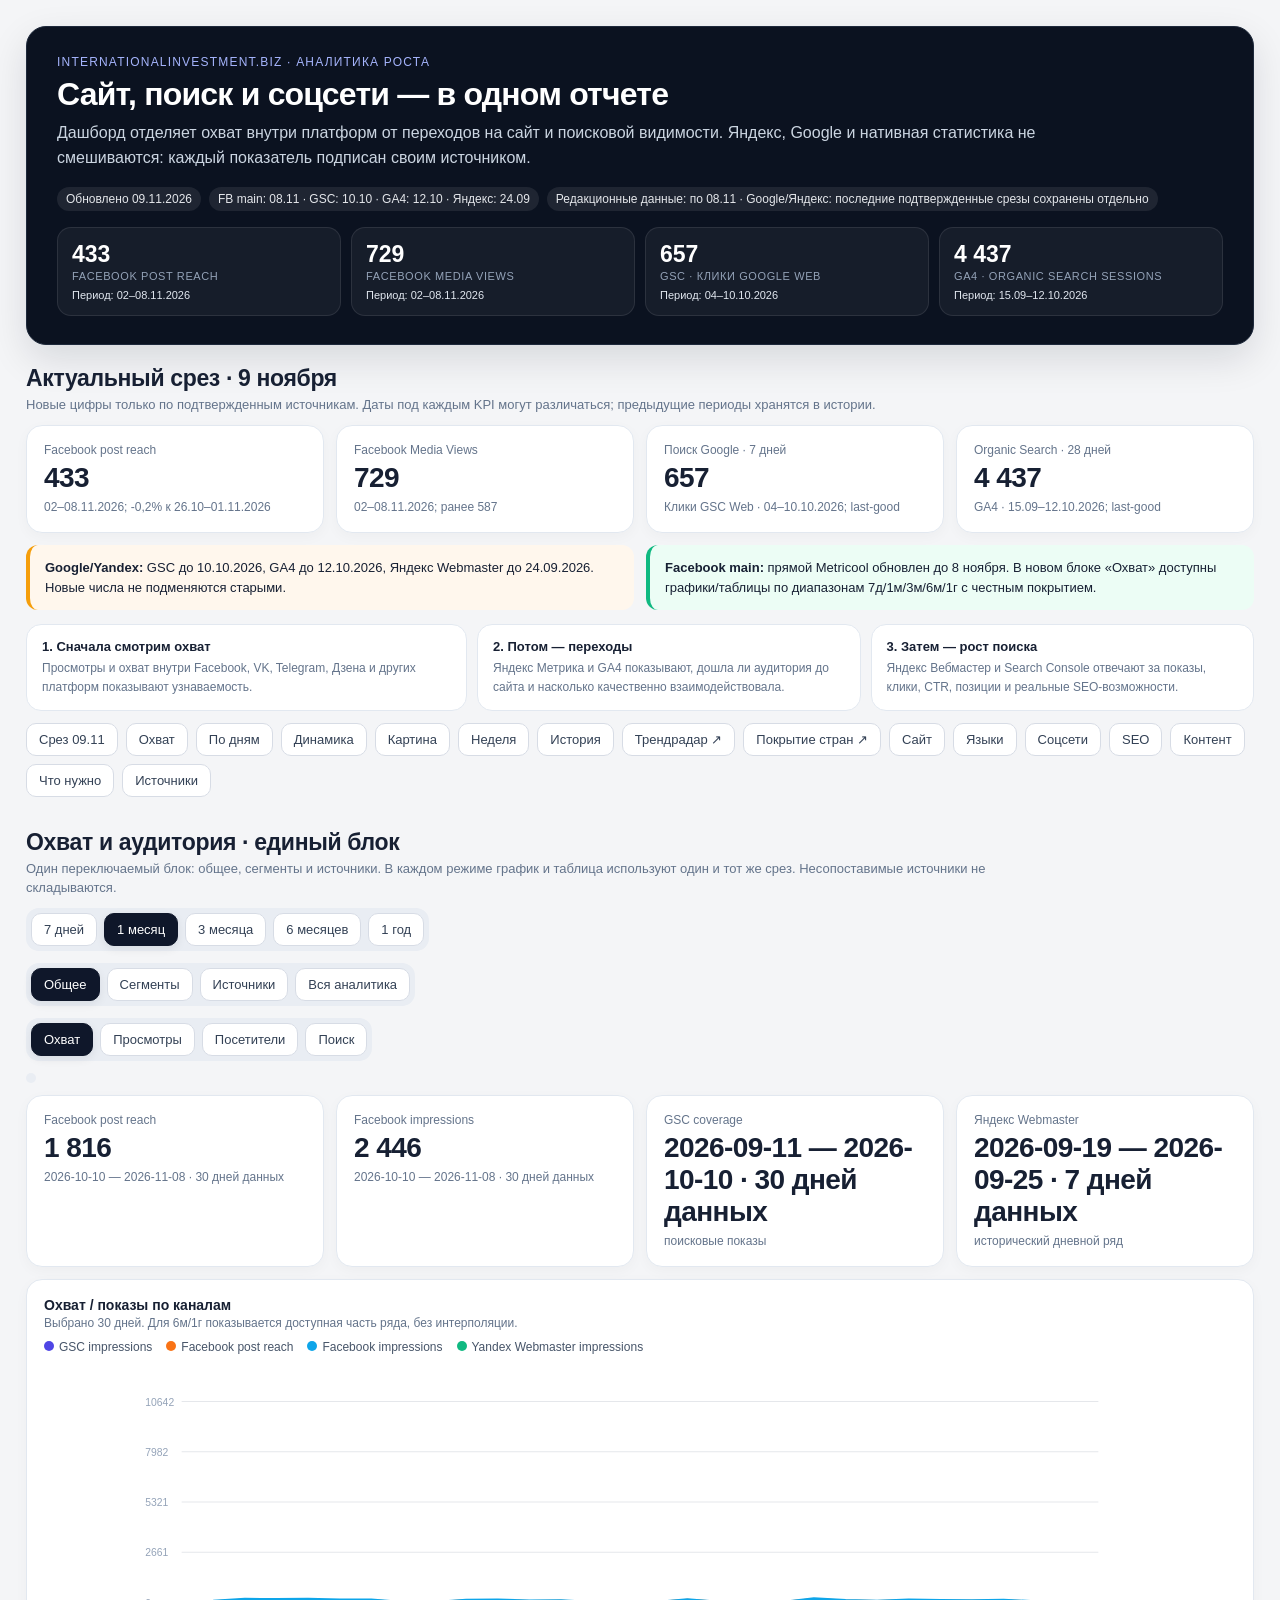
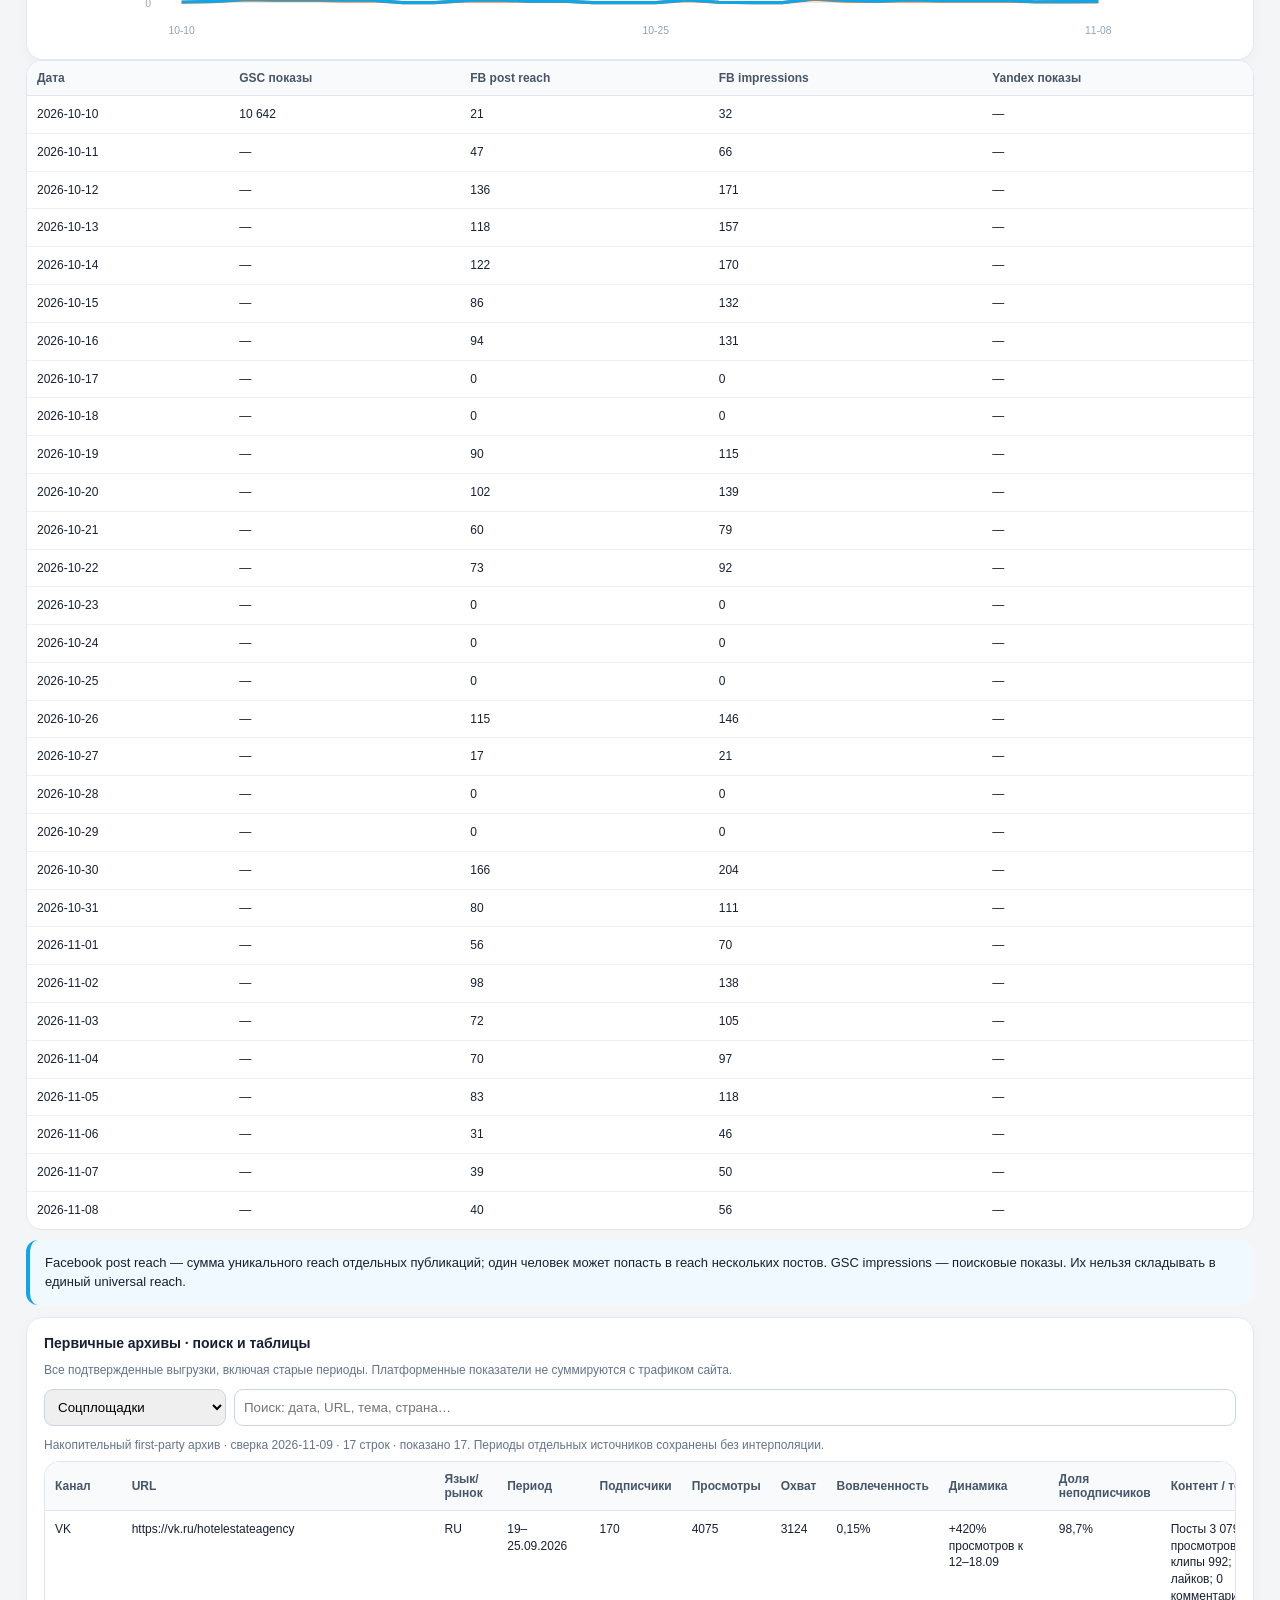
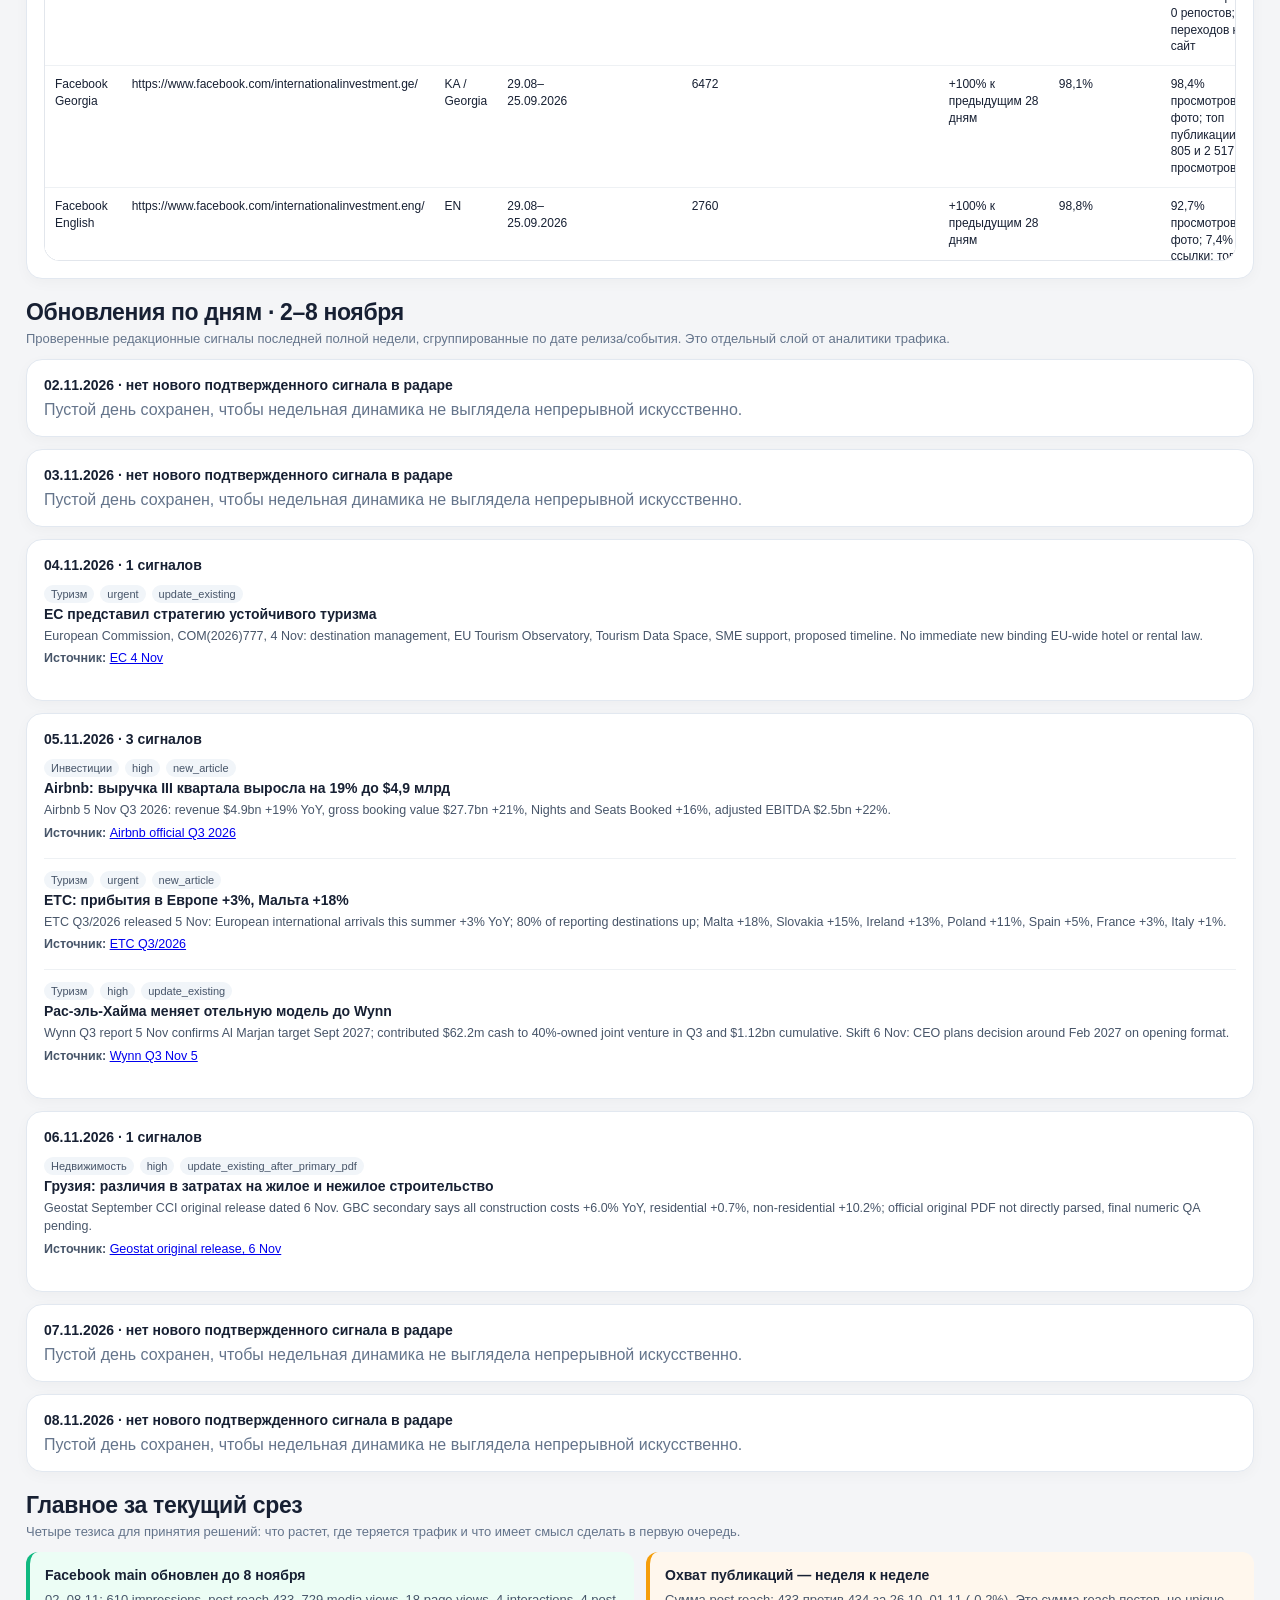
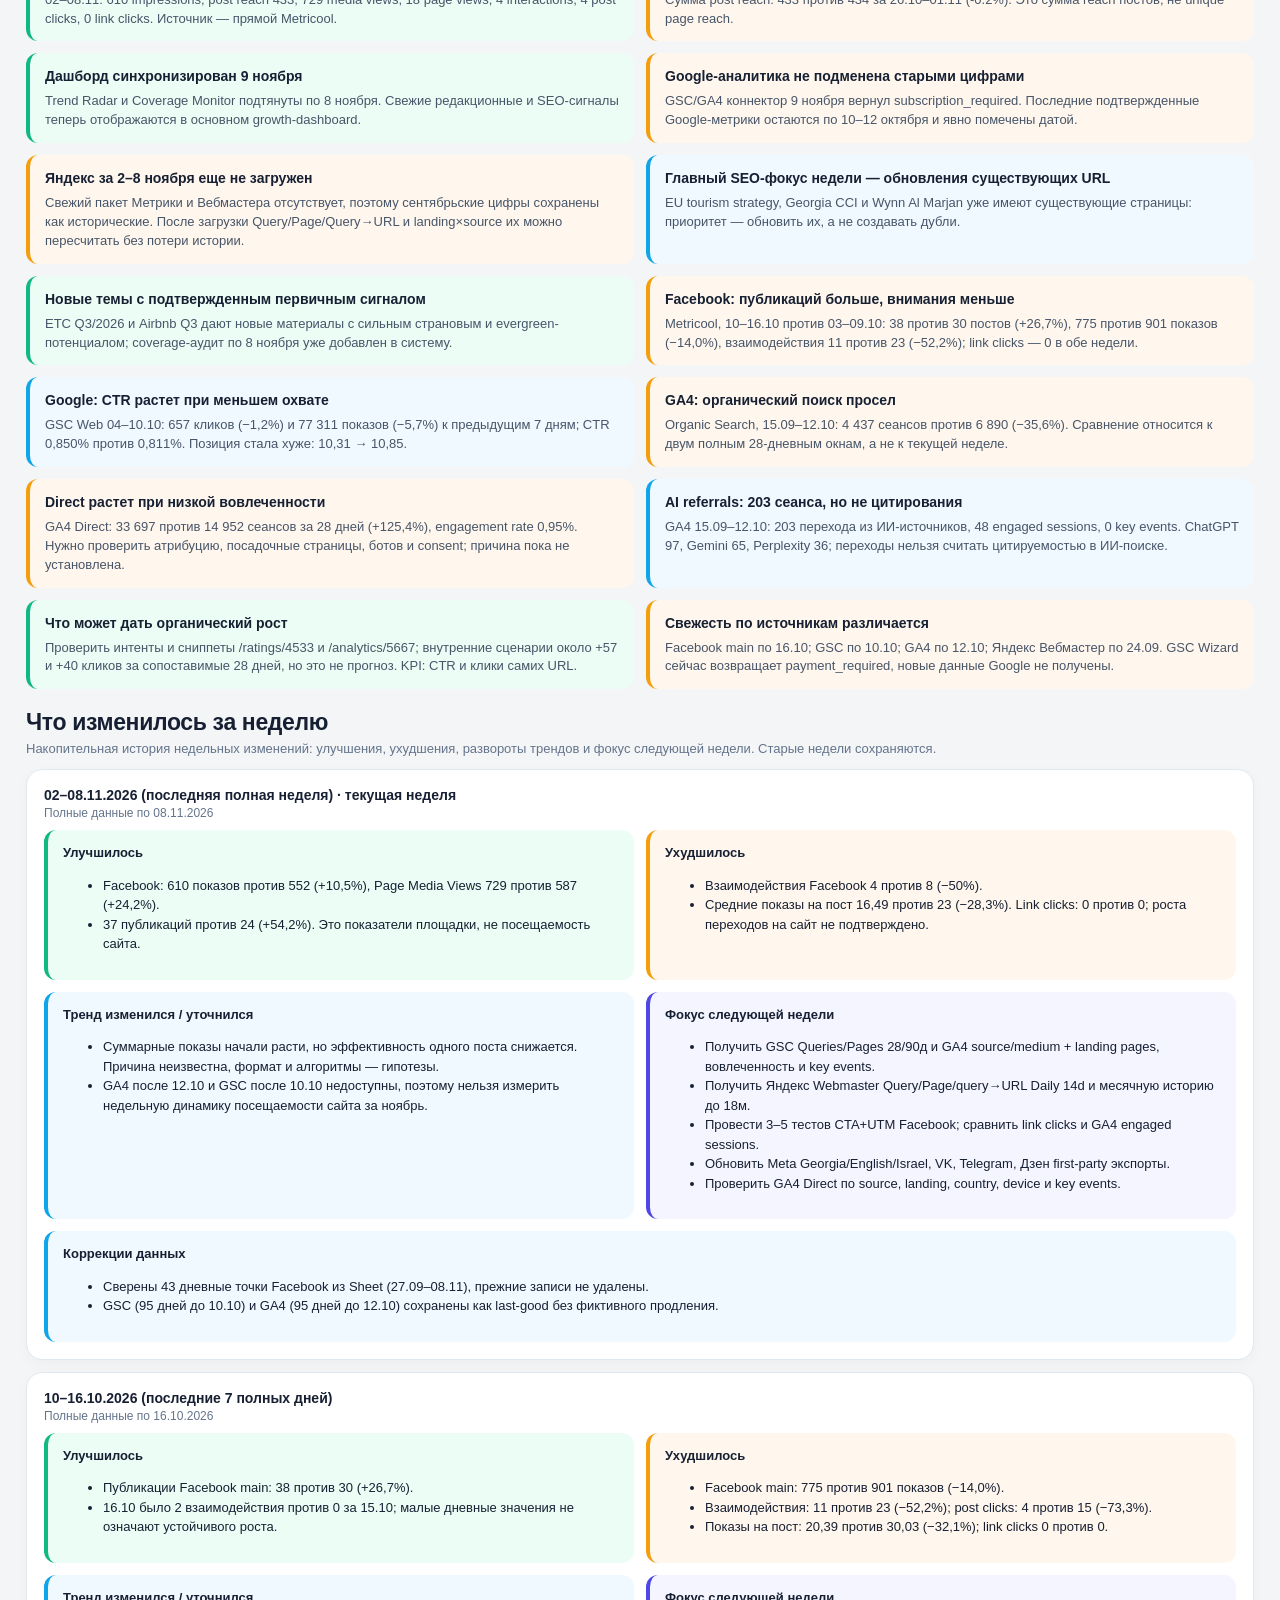
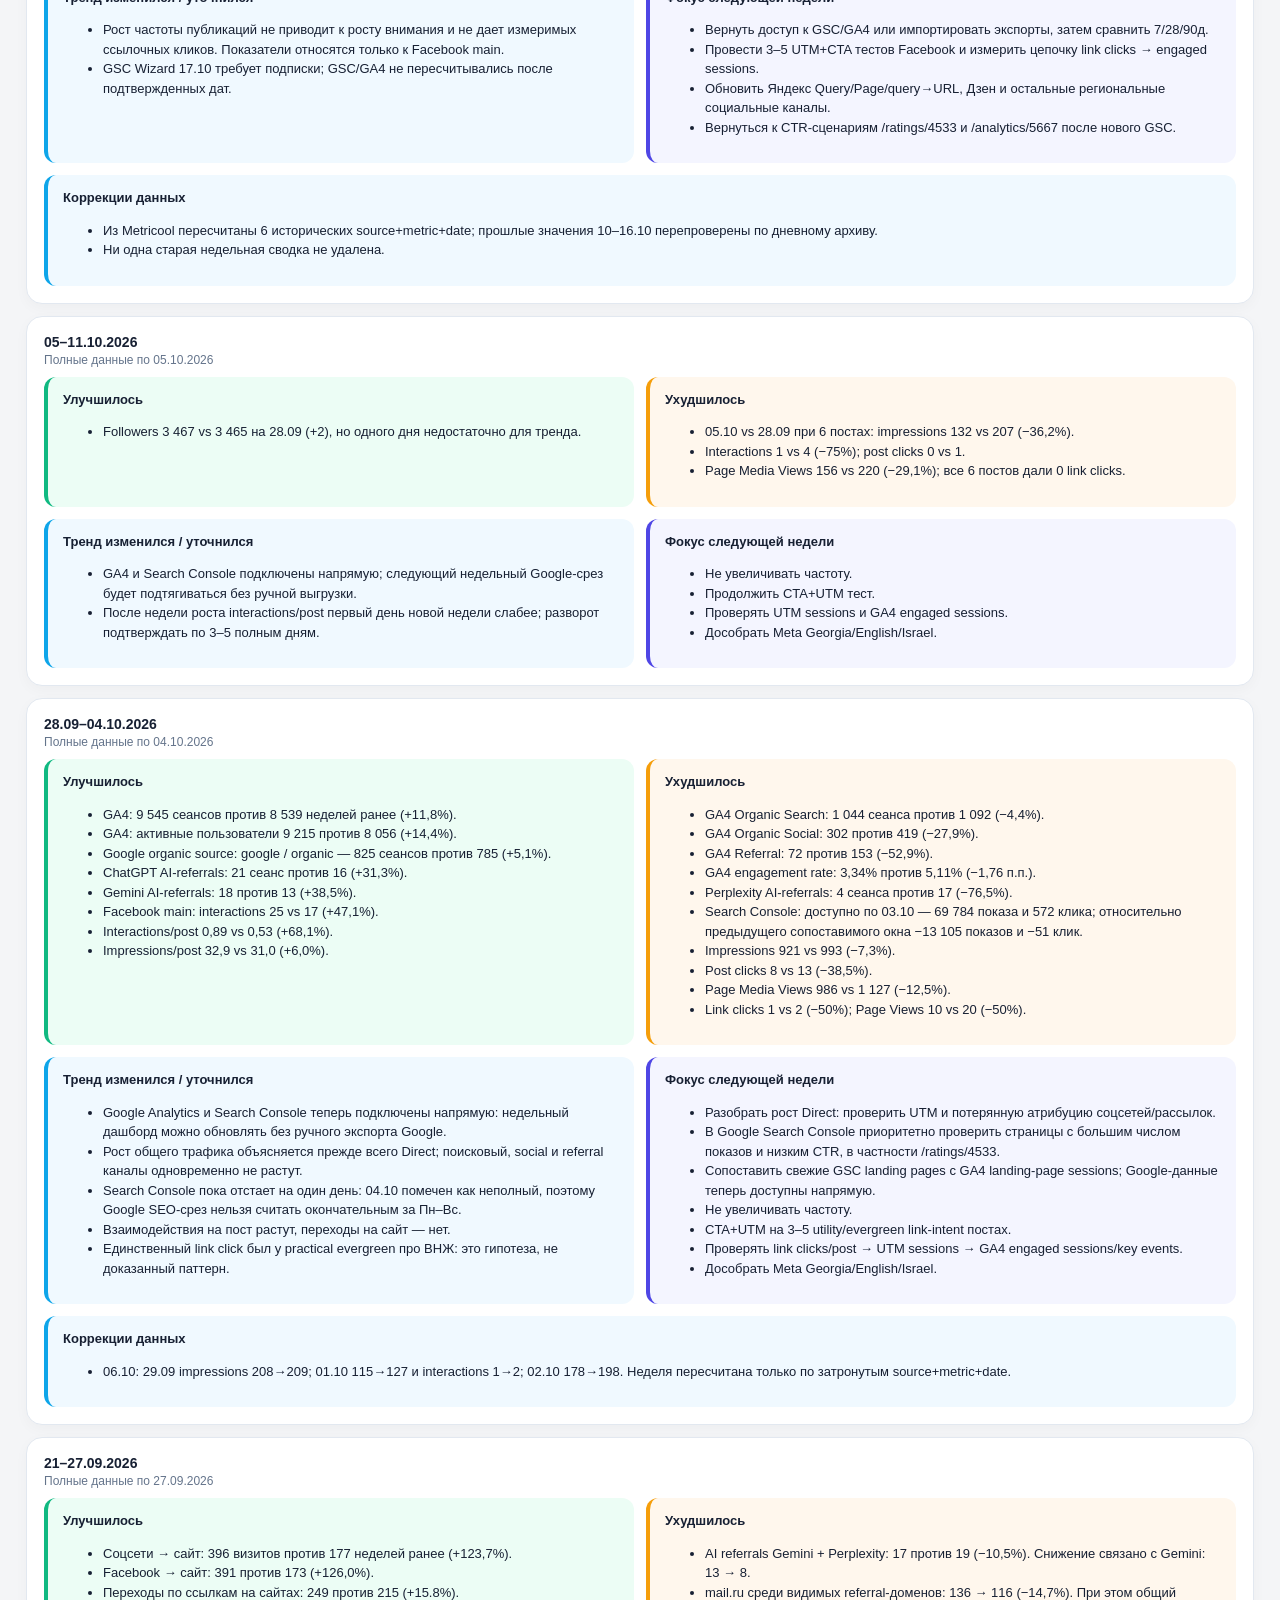
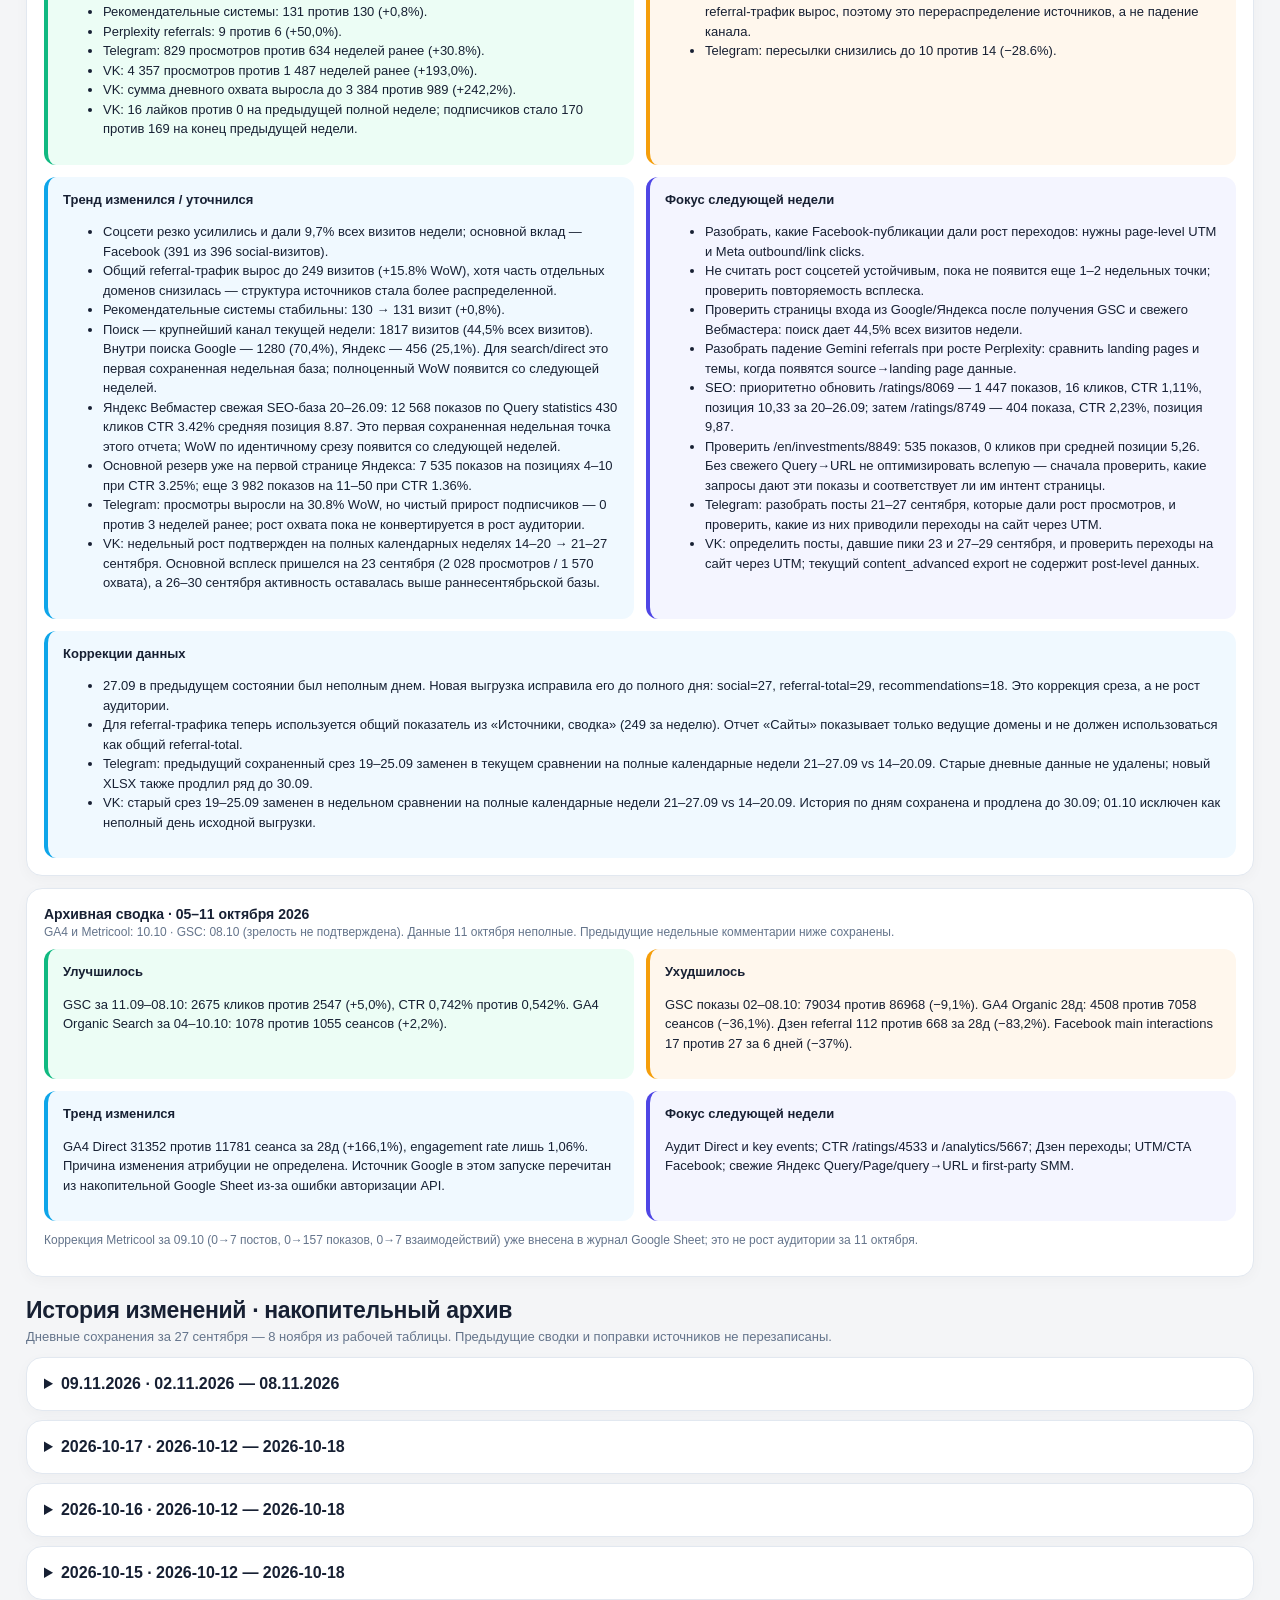
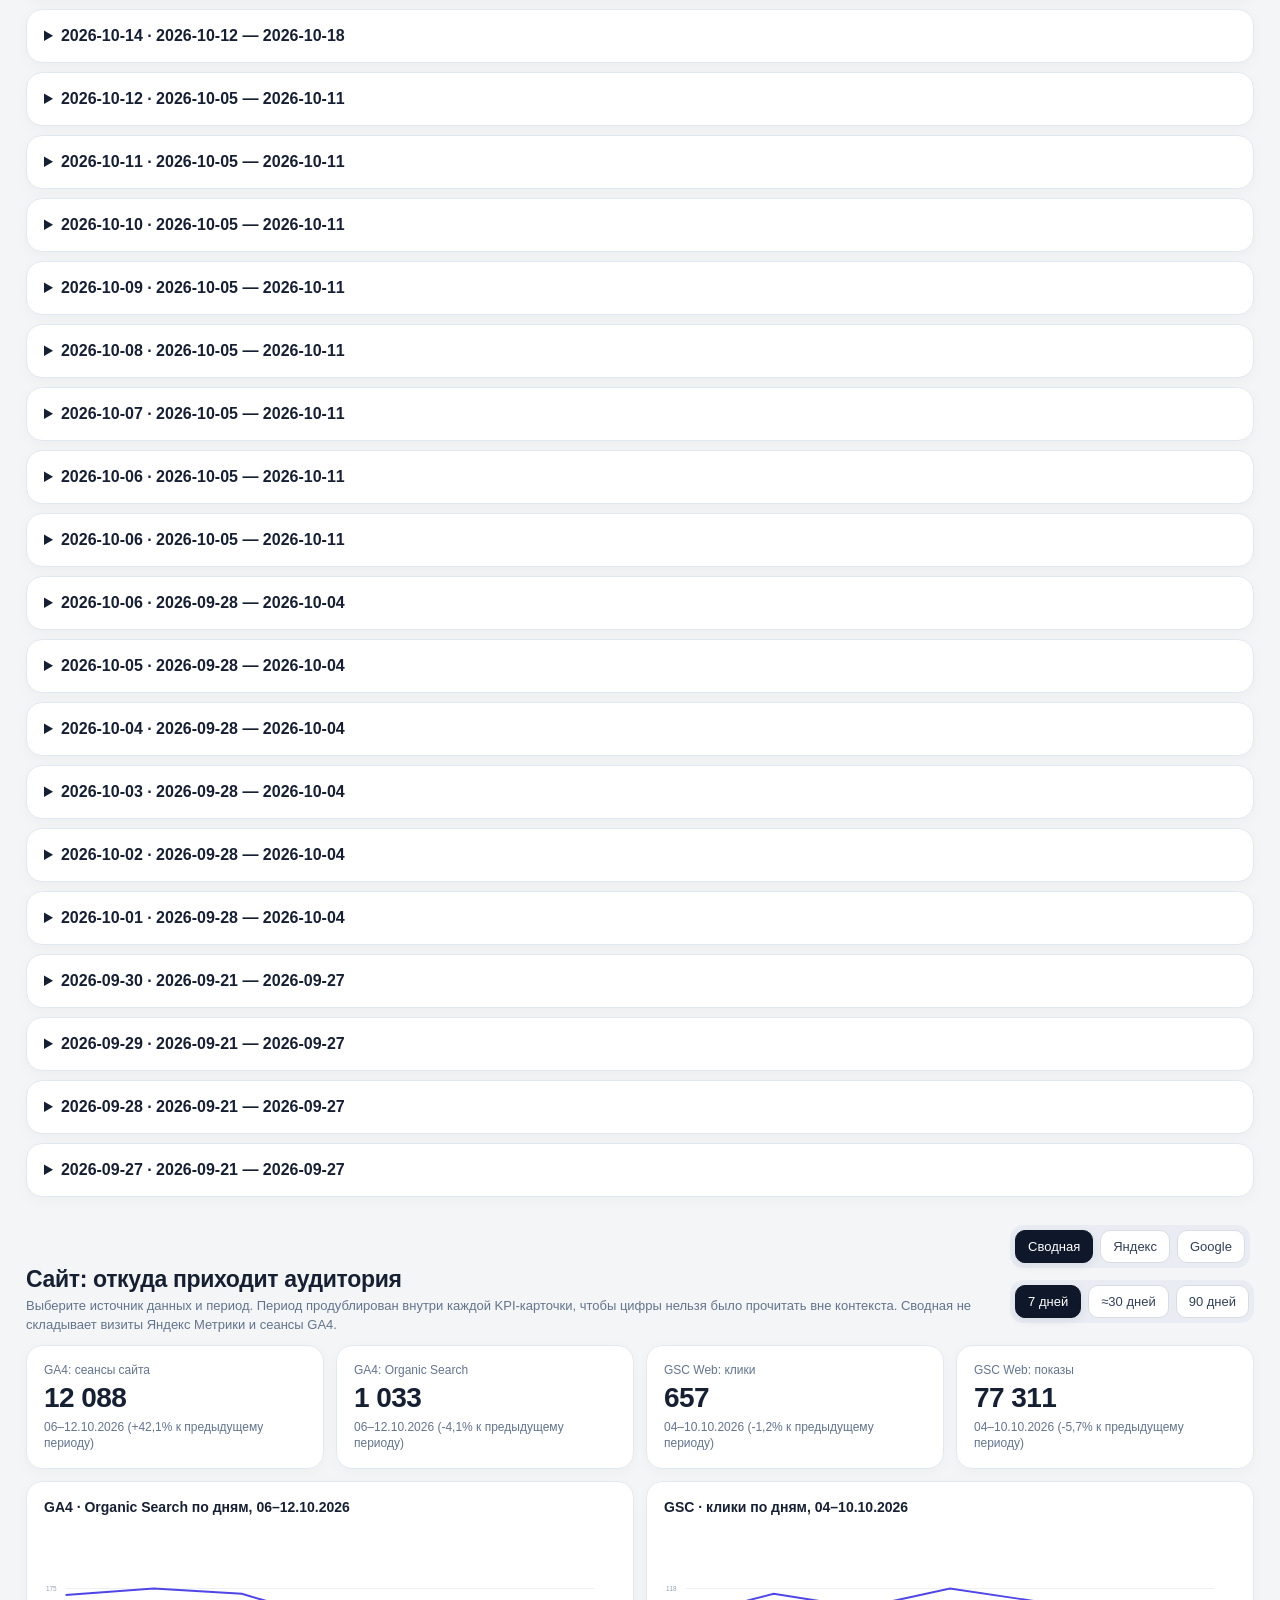
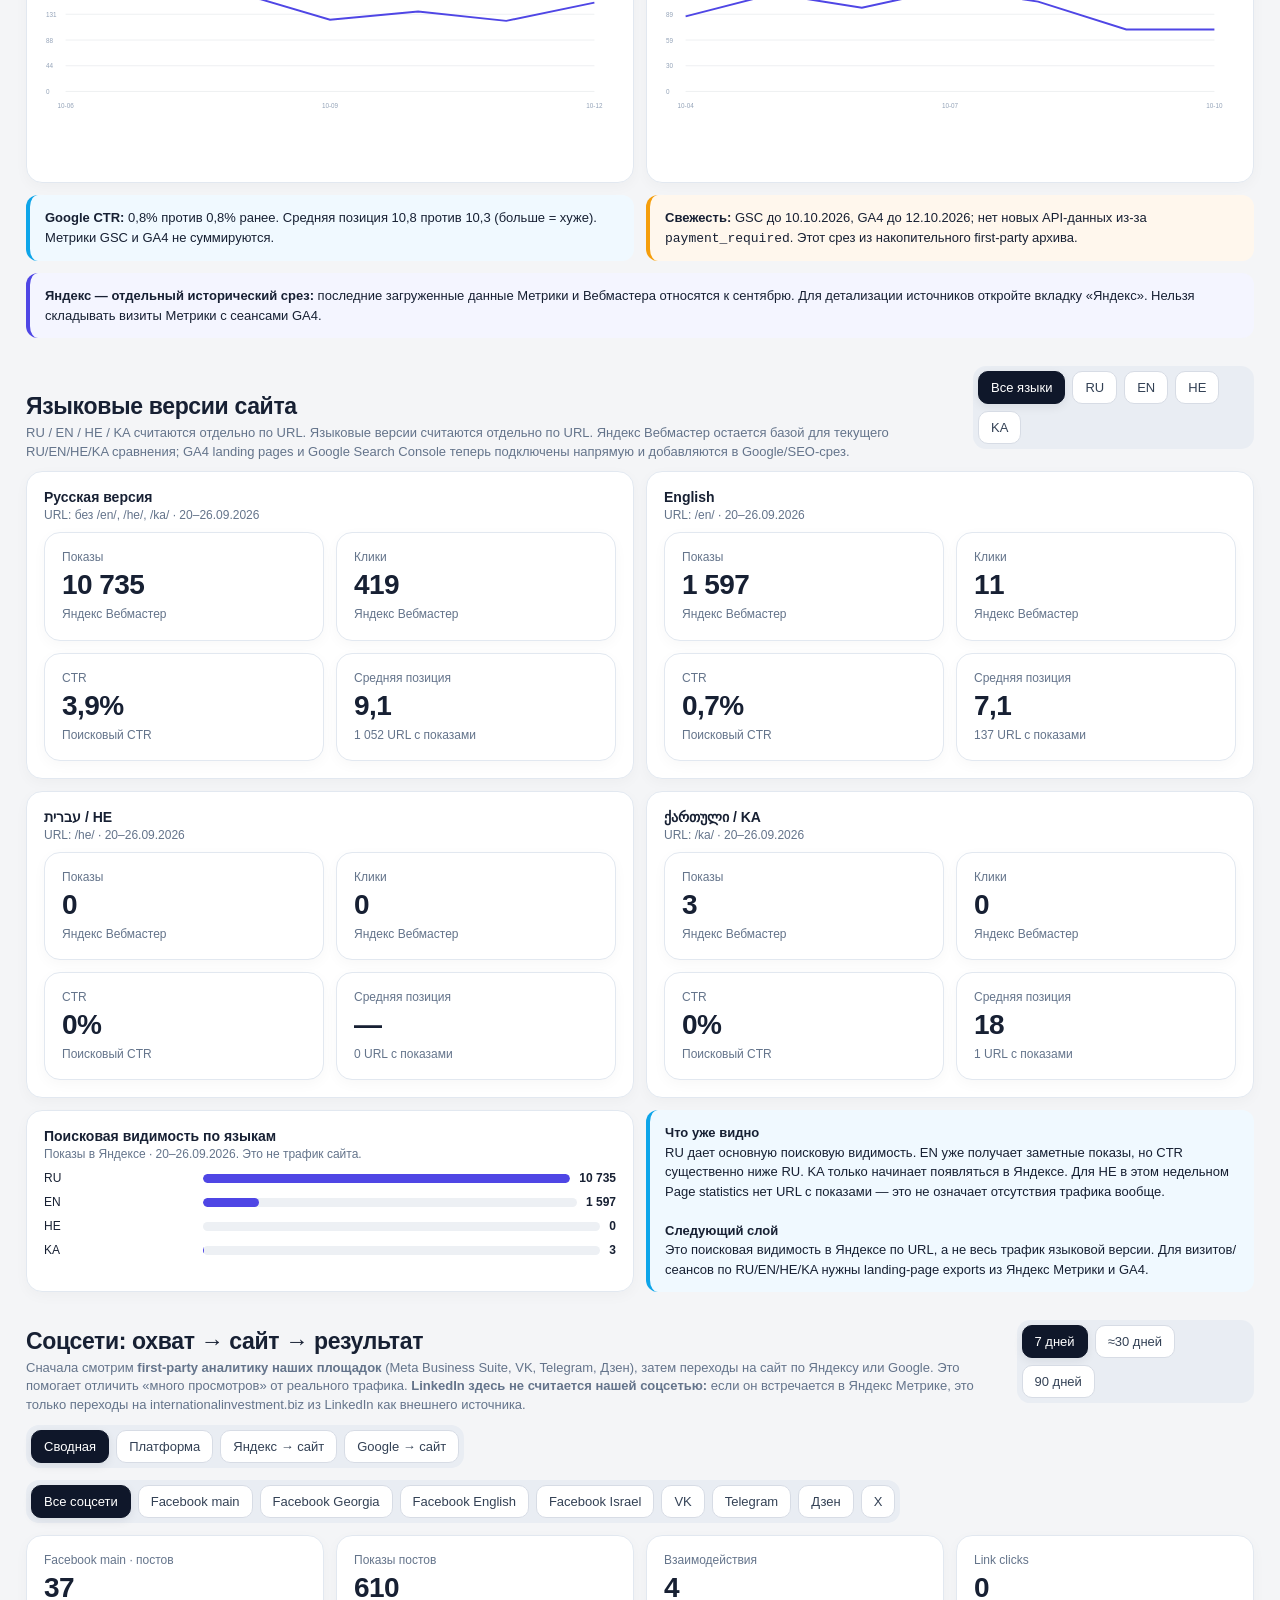
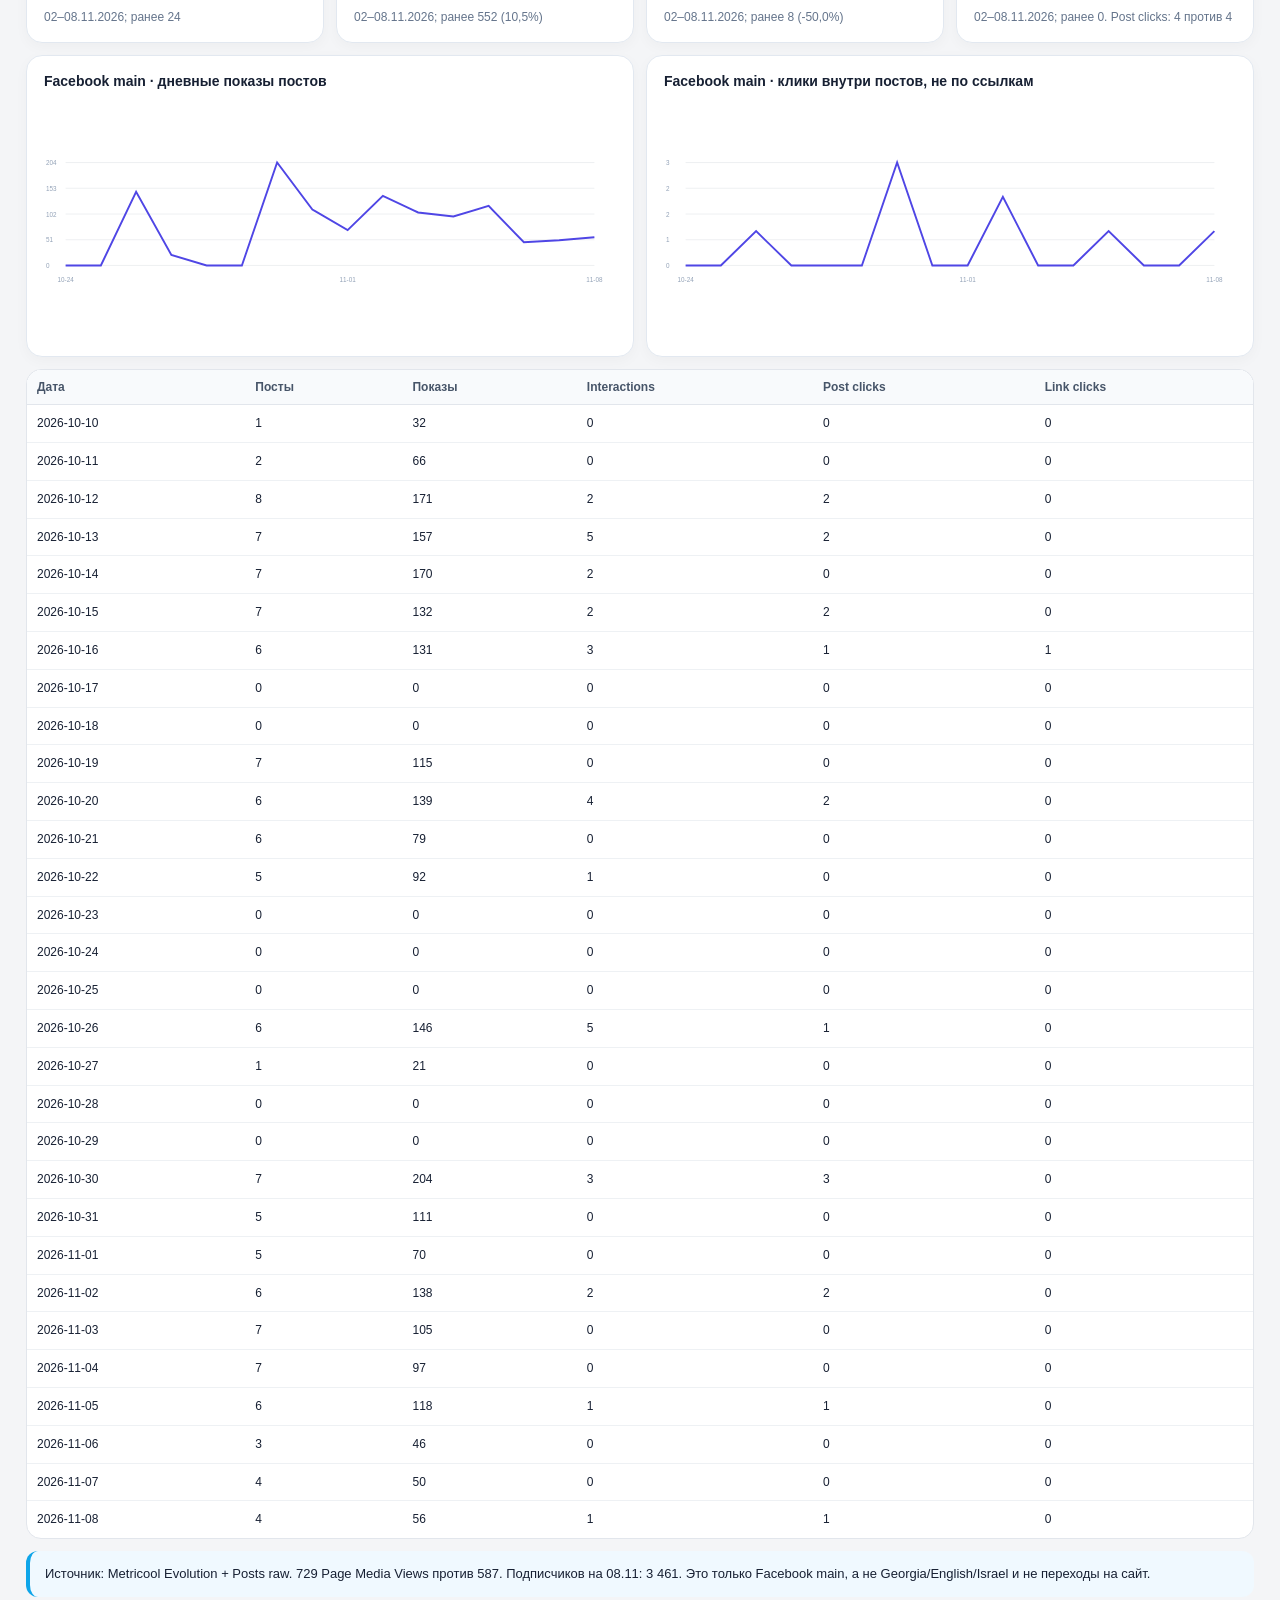
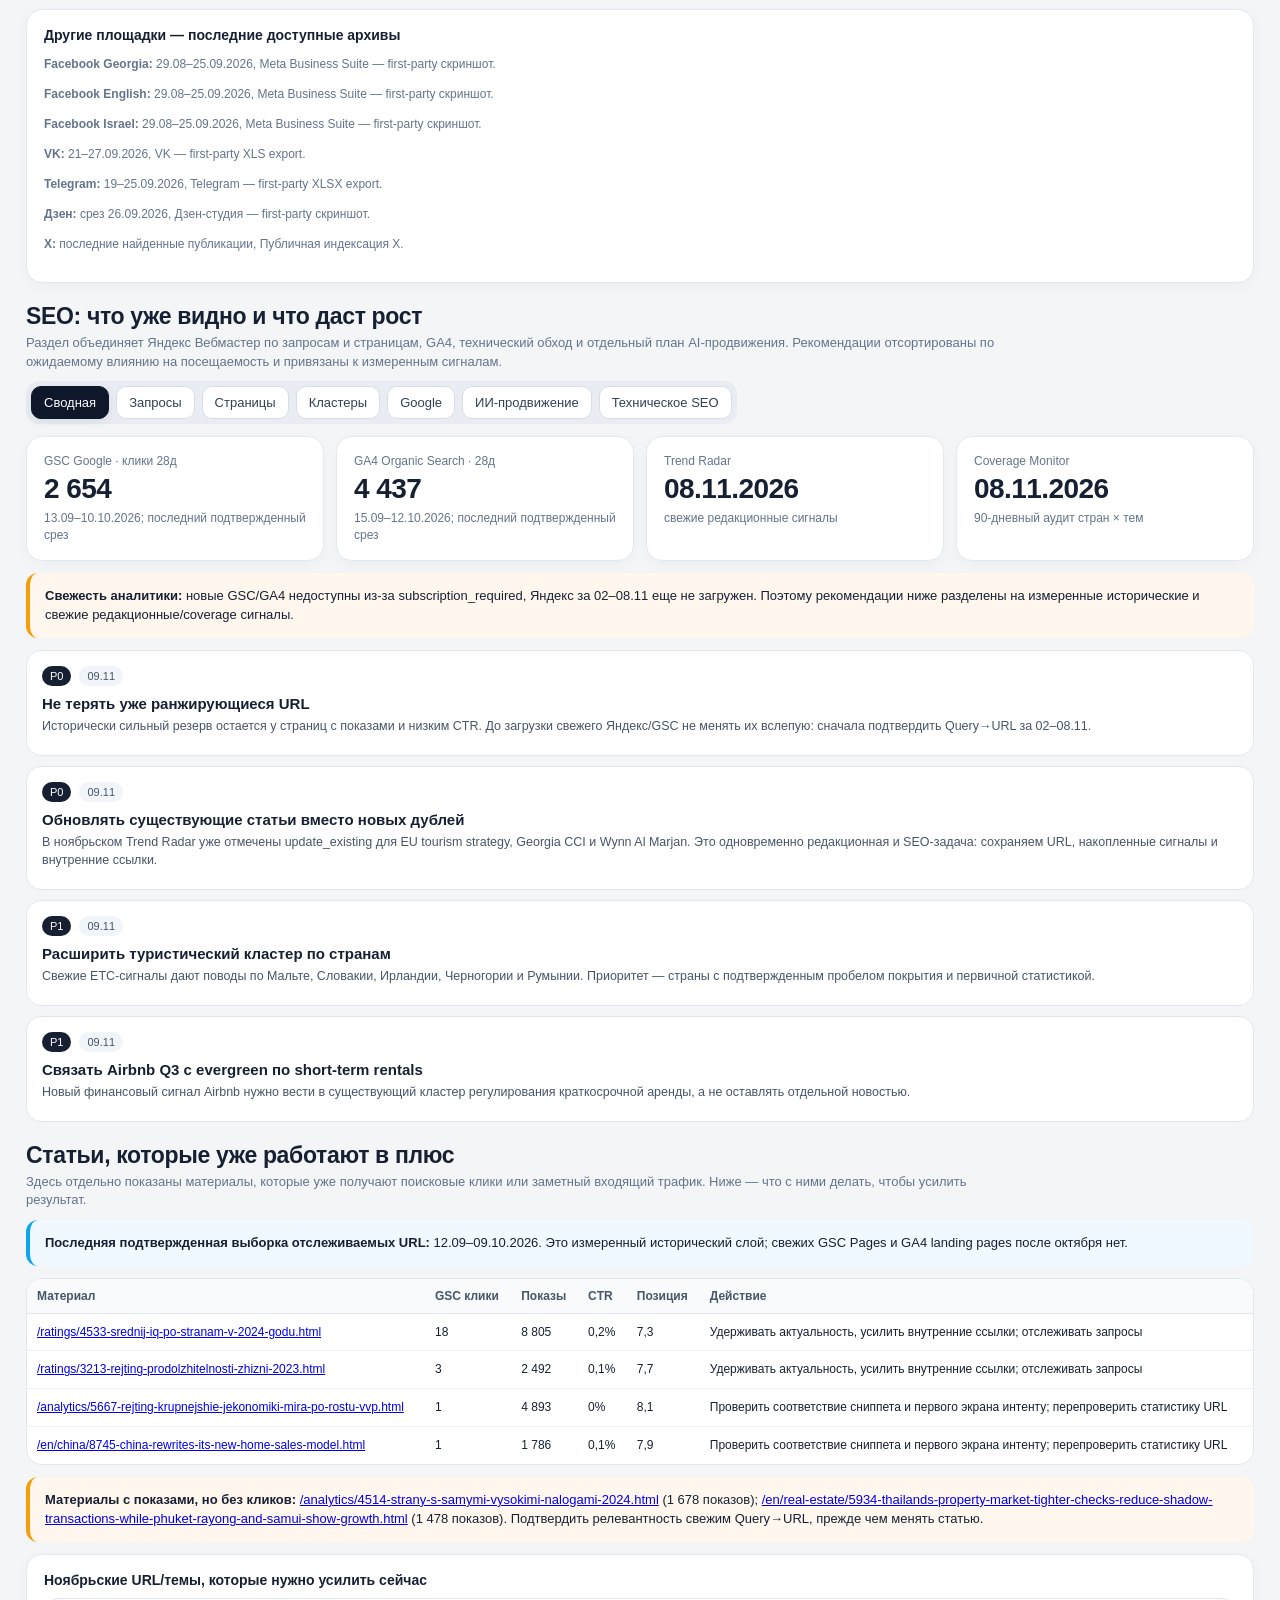
==== index.html @ f152d4e0 "Consolidate visible audience analytics into one interactive hub and preserve tested archive" ====
<!doctype html><html lang="ru"><head><meta charset="utf-8"><meta name="viewport" content="width=device-width,initial-scale=1"><title>International Investment — единый аналитический дашборд</title><style>*{box-sizing:border-box}body{margin:0;background:#f4f5f7;color:#172033;font-family:Inter,ui-sans-serif,-apple-system,BlinkMacSystemFont,"Segoe UI",Arial,sans-serif}.wrap{max-width:1380px;margin:auto;padding:26px}.top{background:#0b1220;color:white;border-radius:20px;padding:28px 30px;box-shadow:0 14px 38px #0b12201f;border:1px solid #1e293b}.eyebrow{font-size:12px;text-transform:uppercase;letter-spacing:.1em;color:#a5b4fc}.top h1{font-size:32px;margin:7px 0 8px;letter-spacing:-.025em}.top p{margin:0;color:#cbd5e1;max-width:1020px;line-height:1.55}.heroKpis{display:grid;grid-template-columns:repeat(4,minmax(0,1fr));gap:10px;margin-top:16px}.heroKpi{background:#ffffff0c;border:1px solid #ffffff18;border-radius:14px;padding:13px 14px}.heroKpi .hv{font-size:23px;font-weight:800;margin-bottom:2px}.heroKpi .hl{font-size:11px;color:#94a3b8;text-transform:uppercase;letter-spacing:.055em}.heroKpi .hp{font-size:11px;color:#e2e8f0;margin-top:6px;line-height:1.35}.readingGuide{margin-top:14px;display:grid;grid-template-columns:1.15fr 1fr 1fr;gap:10px}.guideCard{background:white;border:1px solid #e2e8f0;border-radius:15px;padding:14px 15px}.guideCard b{display:block;font-size:13px;margin-bottom:4px}.guideCard span{font-size:12px;color:#64748b;line-height:1.4}.stamp{margin-top:16px;display:flex;gap:8px;flex-wrap:wrap}.badge{font-size:12px;padding:5px 9px;border-radius:999px;background:#eef2ff;color:#3730a3}.top .badge{background:#ffffff15;color:#e5e7eb}.nav{position:sticky;top:0;z-index:10;background:#f4f5f7eF;backdrop-filter:blur(8px);padding:12px 0;display:flex;gap:8px;flex-wrap:wrap}.nav a,.pill{border:1px solid #d7dce5;background:white;color:#334155;padding:8px 12px;border-radius:10px;text-decoration:none;font-size:13px;cursor:pointer;transition:.15s ease}.pill.active,.nav a:hover{background:#0f172a;color:white;border-color:#0f172a;box-shadow:0 3px 10px #0f172a14}.section{margin-top:20px}.sectionHead{display:flex;justify-content:space-between;gap:18px;align-items:flex-end;margin-bottom:10px}.section h2{font-size:23px;margin:0;letter-spacing:-.015em}.desc{font-size:13px;color:#64748b;line-height:1.45;margin-top:4px;max-width:1000px}.controls{display:flex;gap:7px;flex-wrap:wrap}.grid{display:grid;gap:12px}.kpis{grid-template-columns:repeat(4,minmax(0,1fr))}.card{background:white;border:1px solid #e2e8f0;border-radius:16px;padding:17px;box-shadow:0 4px 14px #0f172a08}.card:hover{border-color:#cbd5e1}.kpi .label{font-size:12px;color:#64748b}.kpi .value{font-size:28px;font-weight:800;margin:5px 0;letter-spacing:-.02em}.kpi .comment{font-size:12px;color:#64748b;line-height:1.35}.delta.up{color:#059669}.delta.down{color:#dc2626}.delta.flat{color:#64748b}.split{grid-template-columns:1.35fr 1fr}.chartTitle{font-weight:700;font-size:14px}.chartSub{font-size:12px;color:#64748b;margin-top:3px;margin-bottom:10px}.chart{height:250px;width:100%}.bars{display:flex;flex-direction:column;gap:10px}.barrow{display:grid;grid-template-columns:150px 1fr auto;gap:9px;align-items:center;font-size:12px}.track{height:9px;background:#edf0f4;border-radius:999px;overflow:hidden}.fill{height:100%;background:#4f46e5;border-radius:999px}.note{border-left:4px solid #4f46e5;background:#f4f5ff;padding:13px 15px;border-radius:12px;font-size:13px;line-height:1.5}.note.warn{border-color:#f59e0b;background:#fff7ed}.note.good{border-color:#10b981;background:#ecfdf5}.note.info{border-color:#0ea5e9;background:#f0f9ff}.summaryGrid{grid-template-columns:repeat(2,minmax(0,1fr))}.summaryItem h3{font-size:14px;margin:0 0 5px}.summaryItem p{font-size:13px;color:#475569;line-height:1.45;margin:0}.sourceTabs,.periodTabs,.socialTabs,.seoTabs{display:flex;gap:7px;flex-wrap:wrap;margin:8px 0 12px;padding:5px;background:#e9edf3;border-radius:13px;width:max-content;max-width:100%}.tableWrap{overflow:auto;border:1px solid #e2e6ec;border-radius:15px;background:white}.table{width:100%;border-collapse:collapse;font-size:12px}.table th{position:sticky;top:0;background:#f8fafc;text-align:left;color:#475569;font-weight:700;padding:10px;border-bottom:1px solid #e2e6ec}.table td{padding:10px;border-bottom:1px solid #eef1f4;vertical-align:top;line-height:1.4}.table tr:last-child td{border-bottom:0}.metricLabel{font-weight:700}.muted{color:#64748b}.twoCol{grid-template-columns:1fr 1fr}.threeCol{grid-template-columns:repeat(3,minmax(0,1fr))}.socialPanel h3{margin:0 0 4px}.socialMeta{font-size:12px;color:#64748b}.socialNumbers{grid-template-columns:repeat(4,minmax(0,1fr));margin-top:12px}.mini{background:#f8fafc;border-radius:12px;padding:12px}.mini .n{font-size:22px;font-weight:750}.mini .l{font-size:11px;color:#64748b}.rec{margin-top:12px;padding:12px;border-radius:12px;background:#f8fafc}.rec b{font-size:12px}.rec p{font-size:13px;line-height:1.45;margin:5px 0 0}.seoList{display:grid;gap:10px}.seoItem{background:white;border:1px solid #e2e6ec;border-radius:15px;padding:15px}.seoTop{display:flex;gap:8px;align-items:center;flex-wrap:wrap}.prio{font-size:11px;background:#172033;color:white;border-radius:99px;padding:4px 8px}.status{font-size:11px;background:#f1f5f9;color:#475569;border-radius:99px;padding:4px 8px}.seoItem h3{font-size:15px;margin:9px 0 5px}.seoItem p{font-size:12.5px;line-height:1.5;color:#475569;margin:4px 0}.plan{display:grid;gap:8px}.planRow{display:grid;grid-template-columns:40px 1fr auto;gap:10px;align-items:start;border-bottom:1px solid #eef1f4;padding:9px 0}.planRow:last-child{border:0}.rank{font-size:20px;font-weight:800;color:#4f46e5}.legendBox{font-size:12px;color:#64748b;line-height:1.5}.foot{margin:24px 0 60px;color:#64748b;font-size:12px}.hidden{display:none!important}@media(max-width:900px){.kpis,.socialNumbers,.threeCol,.twoCol,.split,.summaryGrid,.heroKpis,.readingGuide{grid-template-columns:1fr 1fr}}@media(max-width:620px){.wrap{padding:14px}.kpis,.socialNumbers,.threeCol,.twoCol,.split,.summaryGrid,.heroKpis,.readingGuide{grid-template-columns:1fr}.top h1{font-size:24px}.sectionHead{align-items:flex-start;flex-direction:column}.barrow{grid-template-columns:105px 1fr auto}}
#unifiedAnalytics{margin:18px 0 22px}.uaControls{display:flex;gap:9px;flex-wrap:wrap;margin:12px 0}.uaControls label{font-size:12px;font-weight:700;color:#475569}.uaControls select{display:block;margin-top:4px;padding:9px 12px;border:1px solid #cbd5e1;border-radius:10px;background:white;min-width:145px;color:#172033}.uaStats{display:grid;grid-template-columns:repeat(3,minmax(0,1fr));gap:10px}.uaStat{background:#f8fafc;padding:12px;border-radius:12px}.uaStat strong{display:block;font-size:23px}.uaStat small{color:#64748b}.uaSvg{width:100%;height:auto;display:block}.uaLegend{display:flex;gap:16px;flex-wrap:wrap;font-size:12px;color:#475569;margin:8px 0}.uaLegend i{display:inline-block;width:20px;border-top:3px solid #2563eb;margin-right:6px;vertical-align:middle}.uaLegend i.orange{border-top:3px dashed #f97316}.uaTable{max-height:360px;overflow:auto}.uaEmpty{padding:20px;color:#92400e;background:#fffbeb;border-radius:10px}.uaHelp{font-size:12px;color:#64748b;line-height:1.6;margin:10px 0}@media(max-width:650px){.uaStats{grid-template-columns:1fr}.uaControls label{width:100%}.uaControls select{width:100%}}.audienceMeta{font-size:12px;color:#64748b;margin:8px 0 12px}.legendInline{display:flex;gap:14px;flex-wrap:wrap;font-size:12px;color:#475569;margin:8px 0}.legendDot{display:inline-block;width:10px;height:10px;border-radius:50%;margin-right:5px}.dailyDay{margin-bottom:12px}.dailyItem{padding:11px 0;border-bottom:1px solid #eef1f4}.dailyItem:last-child{border-bottom:0}.dailyItem h4{font-size:14px;margin:3px 0 5px}.dailyItem p{font-size:12.5px;line-height:1.5;margin:4px 0;color:#475569}.sourceChip{display:inline-block;font-size:11px;padding:3px 7px;border-radius:999px;background:#f1f5f9;color:#475569;margin-right:6px}.hubChart{height:280px}.emptyChart{display:flex;align-items:center;justify-content:center;height:220px;color:#64748b;font-size:13px;background:#f8fafc;border-radius:12px}</style></head><body><div class="wrap">
<header class="top"><div class="eyebrow">InternationalInvestment.biz · аналитика роста</div><h1>Сайт, поиск и соцсети — в одном отчете</h1><p>Дашборд отделяет охват внутри платформ от переходов на сайт и поисковой видимости. Яндекс, Google и нативная статистика не смешиваются: каждый показатель подписан своим источником.</p><div class="stamp"><span class="badge">Обновлено 09.11.2026</span><span class="badge">FB main: 08.11 · GSC: 10.10 · GA4: 12.10 · Яндекс: 24.09</span><span class="badge">Редакционные данные: по 08.11 · Google/Яндекс: последние подтвержденные срезы сохранены отдельно</span></div><div class="heroKpis" id="heroKpis"></div></header><section class="section" id="latest"><div class="sectionHead"><div><h2>Актуальный срез · 9 ноября</h2><div class="desc">Новые цифры только по подтвержденным источникам. Даты под каждым KPI могут различаться; предыдущие периоды хранятся в истории.</div></div></div><div id="freshHome"></div></section><section class="section" id="unifiedAnalytics" style="display:none" aria-hidden="true"><div class="sectionHead"><div><h2>Общий охват и посещаемость · динамика</h2><div class="desc">График и таблица с единым переключателем. Платформенные показы, просмотры, посетители и источники не суммируются между собой.</div></div></div><div class="card"><div class="uaControls"><label>Период<select id="uaPeriod"><option value="7">Неделя</option><option value="30">Месяц</option><option value="90">3 месяца</option><option value="180">Полгода</option><option value="365">Год</option></select></label><label>Показатель<select id="uaMetric"><option value="overview">Общее</option><option value="views">Просмотры</option><option value="visitors">Посетители</option><option value="sources">Источники</option></select></label><label>Сегмент / источник<select id="uaSource"><option value="facebook">Facebook main · Metricool</option><option value="ga4">Сайт · GA4 Organic</option><option value="gsc">Google · GSC</option></select></label></div><div id="uaStats" class="uaStats"></div><div id="uaChart"></div><div id="uaLegend" class="uaLegend"></div><div id="uaInfo" class="uaHelp"></div><div id="uaTable" class="uaTable"></div></div></section><div class="readingGuide"><div class="guideCard"><b>1. Сначала смотрим охват</b><span>Просмотры и охват внутри Facebook, VK, Telegram, Дзена и других платформ показывают узнаваемость.</span></div><div class="guideCard"><b>2. Потом — переходы</b><span>Яндекс Метрика и GA4 показывают, дошла ли аудитория до сайта и насколько качественно взаимодействовала.</span></div><div class="guideCard"><b>3. Затем — рост поиска</b><span>Яндекс Вебмастер и Search Console отвечают за показы, клики, CTR, позиции и реальные SEO-возможности.</span></div></div>
<nav class="nav"><a href="#latest">Срез 09.11</a><a href="#audience">Охват</a><a href="#dailyUpdates">По дням</a><a href="#audience">Динамика</a><a href="#executive">Картина</a><a href="#weekly">Неделя</a><a href="#archive">История</a><a href="/trend-radar/">Трендрадар ↗</a><a href="/trend-radar/coverage.html">Покрытие стран ↗</a><a href="#site">Сайт</a><a href="#languages">Языки</a><a href="#social">Соцсети</a><a href="#seo">SEO</a><a href="#content">Контент</a><a href="#needs">Что нужно</a><a href="#sourcesSec">Источники</a></nav>
<section class="section" id="audience"><div class="sectionHead"><div><h2>Охват и аудитория · единый блок</h2><div class="desc">Один переключаемый блок: общее, сегменты и источники. В каждом режиме график и таблица используют один и тот же срез. Несопоставимые источники не складываются.</div></div></div><div class="periodTabs" id="audienceRanges"></div><div class="sourceTabs" id="audienceScopes"></div><div class="sourceTabs" id="audienceMetrics"></div><div class="sourceTabs" id="audienceSourceFilters"></div><div id="audienceBody"></div><div class="card" id="iiRawArchive" style="margin-top:12px"><div class="chartTitle">Первичные архивы · поиск и таблицы</div><p class="muted" style="font-size:12px">Все подтвержденные выгрузки, включая старые периоды. Платформенные показатели не суммируются с трафиком сайта.</p><div style="display:flex;gap:8px;flex-wrap:wrap;margin:12px 0"><select id="iiArchiveChoice" style="padding:9px;border:1px solid #cbd5e1;border-radius:9px"><option value="social">Соцплощадки</option><option value="social_archive">Соцсети — история</option><option value="content">Публикации</option><option value="google_queries">SEO Google: запросы</option><option value="google_pages">SEO Google: страницы</option><option value="google_clusters">SEO Google: кластеры</option><option value="ai_visibility">AI visibility/referrals</option><option value="weekly_archive">Все недельные отчёты</option><option value="google_search">Google Search Console</option><option value="ga4_ai">GA4 / AI</option></select><input id="iiArchiveSearch" type="search" placeholder="Поиск: дата, URL, тема, страна…" style="flex:1;min-width:220px;padding:9px;border:1px solid #cbd5e1;border-radius:9px"></div><div id="iiArchiveStatus" class="muted" style="font-size:12px"></div><div class="tableWrap" style="max-height:400px;overflow:auto;margin-top:9px"><table class="table" id="iiArchiveTable"></table></div></div></section>
<section class="section" id="dailyUpdates"><div class="sectionHead"><div><h2>Обновления по дням · 2–8 ноября</h2><div class="desc">Проверенные редакционные сигналы последней полной недели, сгруппированные по дате релиза/события. Это отдельный слой от аналитики трафика.</div></div></div><div id="dailyUpdatesBody"></div></section>
<section class="section" id="executive"><div class="sectionHead"><div><h2>Главное за текущий срез</h2><div class="desc">Четыре тезиса для принятия решений: что растет, где теряется трафик и что имеет смысл сделать в первую очередь.</div></div></div><div class="grid summaryGrid" id="summaryPoints"></div></section><section class="section" id="weekly"><div class="sectionHead"><div><h2>Что изменилось за неделю</h2><div class="desc">Накопительная история недельных изменений: улучшения, ухудшения, развороты трендов и фокус следующей недели. Старые недели сохраняются.</div></div></div><div id="weeklyBody"></div><div class="card" data-weekly-2026-10-11="true" style="margin:12px 0"><div class="chartTitle">Архивная сводка · 05–11 октября 2026</div><div class="chartSub">GA4 и Metricool: 10.10 · GSC: 08.10 (зрелость не подтверждена). Данные 11 октября неполные. Предыдущие недельные комментарии ниже сохранены.</div><div class="grid twoCol"><div class="note good"><b>Улучшилось</b><p>GSC за 11.09–08.10: 2675 кликов против 2547 (+5,0%), CTR 0,742% против 0,542%. GA4 Organic Search за 04–10.10: 1078 против 1055 сеансов (+2,2%).</p></div><div class="note warn"><b>Ухудшилось</b><p>GSC показы 02–08.10: 79034 против 86968 (−9,1%). GA4 Organic 28д: 4508 против 7058 сеансов (−36,1%). Дзен referral 112 против 668 за 28д (−83,2%). Facebook main interactions 17 против 27 за 6 дней (−37%).</p></div><div class="note info"><b>Тренд изменился</b><p>GA4 Direct 31352 против 11781 сеанса за 28д (+166,1%), engagement rate лишь 1,06%. Причина изменения атрибуции не определена. Источник Google в этом запуске перечитан из накопительной Google Sheet из-за ошибки авторизации API.</p></div><div class="note"><b>Фокус следующей недели</b><p>Аудит Direct и key events; CTR /ratings/4533 и /analytics/5667; Дзен переходы; UTM/CTA Facebook; свежие Яндекс Query/Page/query→URL и first-party SMM.</p></div></div><p style="font-size:12px;color:#64748b">Коррекция Metricool за 09.10 (0→7 постов, 0→157 показов, 0→7 взаимодействий) уже внесена в журнал Google Sheet; это не рост аудитории за 11 октября.</p></div></section>
<section class="section" id="archive"><div class="sectionHead"><div><h2>История изменений · накопительный архив</h2><div class="desc">Дневные сохранения за 27 сентября — 8 ноября из рабочей таблицы. Предыдущие сводки и поправки источников не перезаписаны.</div></div></div><div id="weeklyArchive"></div></section><section class="section" id="site"><div class="sectionHead"><div><h2>Сайт: откуда приходит аудитория</h2><div class="desc">Выберите источник данных и период. Период продублирован внутри каждой KPI-карточки, чтобы цифры нельзя было прочитать вне контекста. Сводная не складывает визиты Яндекс Метрики и сеансы GA4.</div></div><div><div class="sourceTabs" id="siteTabs"></div><div class="periodTabs" id="sitePeriods"></div></div></div><div id="siteBody"></div></section>
<section class="section" id="languages"><div class="sectionHead"><div><h2>Языковые версии сайта</h2><div class="desc">RU / EN / HE / KA считаются отдельно по URL. Языковые версии считаются отдельно по URL. Яндекс Вебмастер остается базой для текущего RU/EN/HE/KA сравнения; GA4 landing pages и Google Search Console теперь подключены напрямую и добавляются в Google/SEO-срез.</div></div><div class="sourceTabs" id="languageTabs"></div></div><div id="languageBody"></div></section>
<section class="section" id="social"><div class="sectionHead"><div><h2>Соцсети: охват → сайт → результат</h2><div class="desc">Сначала смотрим <b>first-party аналитику наших площадок</b> (Meta Business Suite, VK, Telegram, Дзен), затем переходы на сайт по Яндексу или Google. Это помогает отличить «много просмотров» от реального трафика. <b>LinkedIn здесь не считается нашей соцсетью:</b> если он встречается в Яндекс Метрике, это только переходы на internationalinvestment.biz из LinkedIn как внешнего источника.</div></div><div class="periodTabs" id="socialPeriods"></div></div><div class="sourceTabs" id="socialSourceTabs"></div><div class="socialTabs" id="socialTabs"></div><div id="socialBody"></div></section>
<section class="section" id="seo"><div class="sectionHead"><div><h2>SEO: что уже видно и что даст рост</h2><div class="desc">Раздел объединяет Яндекс Вебмастер по запросам и страницам, GA4, технический обход и отдельный план AI-продвижения. Рекомендации отсортированы по ожидаемому влиянию на посещаемость и привязаны к измеренным сигналам.</div></div></div><div class="seoTabs" id="seoTabs"></div><div id="seoBody"></div></section>
<section class="section" id="content"><div class="sectionHead"><div><h2>Статьи, которые уже работают в плюс</h2><div class="desc">Здесь отдельно показаны материалы, которые уже получают поисковые клики или заметный входящий трафик. Ниже — что с ними делать, чтобы усилить результат.</div></div></div><div id="workingArticles"></div></section>
<section class="section" id="needs"><div class="sectionHead"><div><h2>Чего не хватает для следующего шага</h2><div class="desc">Этот блок обновляется вместе с отчетом: что нужно выгрузить мне для точной аналитики и что имеет смысл запросить у команды.</div></div></div><div class="grid twoCol"><div class="card"><div class="chartTitle">Нужно выгрузить для следующего обновления</div><div id="dataNeeds" class="seoList" style="margin-top:10px"></div></div><div class="card"><div class="chartTitle">Что запросить у команды</div><div id="teamNeeds" class="seoList" style="margin-top:10px"></div></div></div></section>
<section class="section" id="sourcesSec"><div class="sectionHead"><div><h2>Источники и ограничения</h2><div class="desc">Чтобы не путать охват, показы, просмотры, визиты и сеансы, каждый источник хранится отдельно. Это особенно важно при сравнении соцсетей, Яндекс Метрики и GA4.</div></div></div><div class="grid twoCol" id="sources"></div></section>
<div class="foot">Facebook main обновляется напрямую через Metricool и подтвержден по 08.11. GSC/GA4 остаются last-good 10.10/12.10 из-за subscription_required; Яндекс — последний фактический экспорт сентября. Длинные диапазоны показывают только реально сохраненную часть ряда, без интерполяции.</div></div>
<script id="dashboard-data" type="application/json">{"title":"International Investment — единый аналитический дашборд","updated":"09.11.2026","last_complete_date":"08.11.2026","yandex":{"periods":{"7d":{"label":"7 дней","start":"2026-09-21","end":"2026-09-27","social_visits":396,"social_delta":123.72881355932202,"site_ref_visits":249,"site_ref_delta":15.81395348837209,"recommender_visits":131,"recommender_delta":0.7692307692307665,"ai_visits":17,"ai_delta":-10.526315789473683,"social_sources":{"Facebook":391,"X":2,"Linked in":0,"ВКонтакте":0,"instagram.com":3},"site_sources":{"https://mail.ru/":116,"https://yablor.ru/":23,"https://yakapitalist.ru/":23,"https://perplexity.ai/":9,"https://gemini.google.com/":8},"search_visits":1817,"direct_visits":1459,"total_visits":4083,"search_share_pct":44.50159196669116,"direct_share_pct":35.733529267695324,"social_share_pct":9.698750918442322,"site_ref_share_pct":6.098457016899339,"recommender_share_pct":3.2084251775655153,"search_sources":{"Google":1280,"Яндекс":456,"Bing":58,"DuckDuckGo":13,"Yahoo!":7}},"30d":{"label":"30 дней","start":"2026-08-29","end":"2026-09-27","social_visits":1015,"social_delta":null,"site_ref_visits":1012,"site_ref_delta":null,"recommender_visits":659,"recommender_delta":null,"ai_visits":69,"ai_delta":null,"social_sources":{"Facebook":1000,"X":3,"Linked in":3,"ВКонтакте":4,"instagram.com":4},"site_sources":{"https://gemini.google.com/":39,"https://perplexity.ai/":30,"https://mail.ru/":612,"https://yablor.ru/":23,"https://yakapitalist.ru/":114}},"90d":{"label":"90 дней","start":"2026-06-29","end":"2026-09-26","social_visits":3509,"social_delta":12000,"site_ref_visits":4644,"site_ref_delta":13168.571428571428,"recommender_visits":113,"recommender_delta":null,"ai_visits":116,"ai_delta":11500,"social_sources":{"Facebook":3368,"X":53,"Linked in":50,"ВКонтакте":24,"instagram.com":8},"site_sources":{"https://gemini.google.com/":116,"https://yablor.ru/":114,"https://mail.ru/":2870,"https://yakapitalist.ru/":221,"https://dzen.ru/":365}}},"daily":{"social":[{"date":"2026-06-28","Facebook":29,"X":0,"Linked in":0,"ВКонтакте":0,"instagram.com":0,"total":29},{"date":"2026-06-29","Facebook":48,"X":1,"Linked in":0,"ВКонтакте":1,"instagram.com":0,"total":50},{"date":"2026-06-30","Facebook":49,"X":1,"Linked in":0,"ВКонтакте":0,"instagram.com":0,"total":50},{"date":"2026-07-01","Facebook":35,"X":0,"Linked in":0,"ВКонтакте":1,"instagram.com":0,"total":36},{"date":"2026-07-02","Facebook":20,"X":0,"Linked in":0,"ВКонтакте":0,"instagram.com":0,"total":21},{"date":"2026-07-03","Facebook":27,"X":2,"Linked in":0,"ВКонтакте":0,"instagram.com":0,"total":29},{"date":"2026-07-04","Facebook":33,"X":0,"Linked in":0,"ВКонтакте":0,"instagram.com":0,"total":33},{"date":"2026-07-05","Facebook":15,"X":0,"Linked in":0,"ВКонтакте":0,"instagram.com":0,"total":15},{"date":"2026-07-06","Facebook":31,"X":0,"Linked in":0,"ВКонтакте":0,"instagram.com":0,"total":31},{"date":"2026-07-07","Facebook":34,"X":0,"Linked in":0,"ВКонтакте":0,"instagram.com":0,"total":35},{"date":"2026-07-08","Facebook":32,"X":0,"Linked in":0,"ВКонтакте":0,"instagram.com":1,"total":33},{"date":"2026-07-09","Facebook":46,"X":0,"Linked in":0,"ВКонтакте":2,"instagram.com":0,"total":48},{"date":"2026-07-10","Facebook":34,"X":1,"Linked in":0,"ВКонтакте":2,"instagram.com":0,"total":37},{"date":"2026-07-11","Facebook":45,"X":2,"Linked in":0,"ВКонтакте":0,"instagram.com":1,"total":48},{"date":"2026-07-12","Facebook":19,"X":0,"Linked in":0,"ВКонтакте":0,"instagram.com":0,"total":19},{"date":"2026-07-13","Facebook":57,"X":1,"Linked in":0,"ВКонтакте":0,"instagram.com":0,"total":58},{"date":"2026-07-14","Facebook":58,"X":1,"Linked in":0,"ВКонтакте":0,"instagram.com":0,"total":59},{"date":"2026-07-15","Facebook":10,"X":0,"Linked in":0,"ВКонтакте":0,"instagram.com":0,"total":10},{"date":"2026-07-16","Facebook":52,"X":0,"Linked in":0,"ВКонтакте":0,"instagram.com":0,"total":52},{"date":"2026-07-17","Facebook":46,"X":4,"Linked in":0,"ВКонтакте":0,"instagram.com":0,"total":50},{"date":"2026-07-18","Facebook":27,"X":1,"Linked in":0,"ВКонтакте":0,"instagram.com":0,"total":28},{"date":"2026-07-19","Facebook":42,"X":2,"Linked in":0,"ВКонтакте":1,"instagram.com":0,"total":45},{"date":"2026-07-20","Facebook":54,"X":1,"Linked in":0,"ВКонтакте":1,"instagram.com":0,"total":56},{"date":"2026-07-21","Facebook":66,"X":0,"Linked in":0,"ВКонтакте":0,"instagram.com":0,"total":66},{"date":"2026-07-22","Facebook":63,"X":1,"Linked in":0,"ВКонтакте":0,"instagram.com":0,"total":64},{"date":"2026-07-23","Facebook":60,"X":1,"Linked in":0,"ВКонтакте":0,"instagram.com":0,"total":61},{"date":"2026-07-24","Facebook":49,"X":1,"Linked in":0,"ВКонтакте":0,"instagram.com":0,"total":50},{"date":"2026-07-25","Facebook":21,"X":1,"Linked in":0,"ВКонтакте":0,"instagram.com":0,"total":22},{"date":"2026-07-26","Facebook":46,"X":0,"Linked in":0,"ВКонтакте":1,"instagram.com":0,"total":47},{"date":"2026-07-27","Facebook":47,"X":0,"Linked in":0,"ВКонтакте":1,"instagram.com":0,"total":48},{"date":"2026-07-28","Facebook":66,"X":1,"Linked in":0,"ВКонтакте":0,"instagram.com":1,"total":68},{"date":"2026-07-29","Facebook":28,"X":0,"Linked in":0,"ВКонтакте":2,"instagram.com":0,"total":30},{"date":"2026-07-30","Facebook":39,"X":6,"Linked in":27,"ВКонтакте":0,"instagram.com":0,"total":72},{"date":"2026-07-31","Facebook":64,"X":1,"Linked in":4,"ВКонтакте":0,"instagram.com":0,"total":69},{"date":"2026-08-01","Facebook":25,"X":0,"Linked in":3,"ВКонтакте":0,"instagram.com":0,"total":28},{"date":"2026-08-02","Facebook":10,"X":1,"Linked in":0,"ВКонтакте":0,"instagram.com":0,"total":11},{"date":"2026-08-03","Facebook":45,"X":1,"Linked in":2,"ВКонтакте":0,"instagram.com":0,"total":48},{"date":"2026-08-04","Facebook":24,"X":2,"Linked in":3,"ВКонтакте":0,"instagram.com":0,"total":29},{"date":"2026-08-05","Facebook":79,"X":4,"Linked in":3,"ВКонтакте":1,"instagram.com":0,"total":87},{"date":"2026-08-06","Facebook":35,"X":2,"Linked in":0,"ВКонтакте":0,"instagram.com":0,"total":37},{"date":"2026-08-07","Facebook":33,"X":2,"Linked in":0,"ВКонтакте":0,"instagram.com":0,"total":35},{"date":"2026-08-08","Facebook":3,"X":0,"Linked in":1,"ВКонтакте":0,"instagram.com":0,"total":4},{"date":"2026-08-09","Facebook":1,"X":1,"Linked in":2,"ВКонтакте":0,"instagram.com":0,"total":4},{"date":"2026-08-10","Facebook":48,"X":0,"Linked in":0,"ВКонтакте":0,"instagram.com":0,"total":48},{"date":"2026-08-11","Facebook":45,"X":1,"Linked in":0,"ВКонтакте":1,"instagram.com":0,"total":47},{"date":"2026-08-12","Facebook":33,"X":0,"Linked in":1,"ВКонтакте":2,"instagram.com":0,"total":36},{"date":"2026-08-13","Facebook":57,"X":2,"Linked in":0,"ВКонтакте":0,"instagram.com":0,"total":59},{"date":"2026-08-14","Facebook":48,"X":0,"Linked in":0,"ВКонтакте":0,"instagram.com":0,"total":48},{"date":"2026-08-15","Facebook":6,"X":0,"Linked in":0,"ВКонтакте":0,"instagram.com":0,"total":7},{"date":"2026-08-16","Facebook":17,"X":0,"Linked in":0,"ВКонтакте":0,"instagram.com":0,"total":17},{"date":"2026-08-17","Facebook":44,"X":0,"Linked in":1,"ВКонтакте":1,"instagram.com":0,"total":47},{"date":"2026-08-18","Facebook":56,"X":1,"Linked in":0,"ВКонтакте":0,"instagram.com":0,"total":57},{"date":"2026-08-19","Facebook":59,"X":0,"Linked in":0,"ВКонтакте":0,"instagram.com":0,"total":59},{"date":"2026-08-20","Facebook":29,"X":3,"Linked in":0,"ВКонтакте":0,"instagram.com":0,"total":32},{"date":"2026-08-21","Facebook":49,"X":0,"Linked in":0,"ВКонтакте":0,"instagram.com":0,"total":49},{"date":"2026-08-22","Facebook":24,"X":0,"Linked in":0,"ВКонтакте":1,"instagram.com":0,"total":26},{"date":"2026-08-23","Facebook":12,"X":0,"Linked in":0,"ВКонтакте":0,"instagram.com":0,"total":12},{"date":"2026-08-24","Facebook":41,"X":0,"Linked in":0,"ВКонтакте":1,"instagram.com":0,"total":42},{"date":"2026-08-25","Facebook":87,"X":0,"Linked in":0,"ВКонтакте":0,"instagram.com":0,"total":87},{"date":"2026-08-26","Facebook":28,"X":0,"Linked in":0,"ВКонтакте":0,"instagram.com":0,"total":28},{"date":"2026-08-27","Facebook":52,"X":1,"Linked in":0,"ВКонтакте":0,"instagram.com":0,"total":53},{"date":"2026-08-28","Facebook":42,"X":0,"Linked in":0,"ВКонтакте":1,"instagram.com":1,"total":44},{"date":"2026-08-29","Facebook":14,"X":0,"Linked in":0,"ВКонтакте":0,"instagram.com":0,"total":14},{"date":"2026-08-30","Facebook":15,"X":0,"Linked in":0,"ВКонтакте":0,"instagram.com":0,"total":15},{"date":"2026-08-31","Facebook":34,"X":0,"Linked in":0,"ВКонтакте":0,"instagram.com":1,"total":35},{"date":"2026-09-01","Facebook":36,"X":0,"Linked in":0,"ВКонтакте":0,"instagram.com":0,"total":36},{"date":"2026-09-02","Facebook":33,"X":0,"Linked in":0,"ВКонтакте":0,"instagram.com":0,"total":33},{"date":"2026-09-03","Facebook":25,"X":0,"Linked in":0,"ВКонтакте":0,"instagram.com":0,"total":26},{"date":"2026-09-04","Facebook":36,"X":0,"Linked in":0,"ВКонтакте":1,"instagram.com":0,"total":37},{"date":"2026-09-05","Facebook":11,"X":0,"Linked in":0,"ВКонтакте":0,"instagram.com":0,"total":11},{"date":"2026-09-06","Facebook":11,"X":0,"Linked in":0,"ВКонтакте":0,"instagram.com":0,"total":11},{"date":"2026-09-07","Facebook":37,"X":0,"Linked in":0,"ВКонтакте":1,"instagram.com":0,"total":38},{"date":"2026-09-08","Facebook":37,"X":0,"Linked in":1,"ВКонтакте":0,"instagram.com":0,"total":38},{"date":"2026-09-09","Facebook":43,"X":0,"Linked in":0,"ВКонтакте":0,"instagram.com":0,"total":43},{"date":"2026-09-10","Facebook":39,"X":0,"Linked in":0,"ВКонтакте":0,"instagram.com":0,"total":39},{"date":"2026-09-11","Facebook":45,"X":0,"Linked in":1,"ВКонтакте":0,"instagram.com":0,"total":46},{"date":"2026-09-12","Facebook":15,"X":0,"Linked in":0,"ВКонтакте":0,"instagram.com":0,"total":15},{"date":"2026-09-13","Facebook":5,"X":0,"Linked in":0,"ВКонтакте":0,"instagram.com":0,"total":5},{"date":"2026-09-14","Facebook":37,"X":1,"Linked in":0,"ВКонтакте":0,"instagram.com":0,"total":38},{"date":"2026-09-15","Facebook":39,"X":0,"Linked in":1,"ВКонтакте":1,"instagram.com":0,"total":41},{"date":"2026-09-16","Facebook":32,"X":0,"Linked in":0,"ВКонтакте":0,"instagram.com":0,"total":32},{"date":"2026-09-17","Facebook":23,"X":0,"Linked in":0,"ВКонтакте":0,"instagram.com":0,"total":23},{"date":"2026-09-18","Facebook":23,"X":0,"Linked in":0,"ВКонтакте":1,"instagram.com":0,"total":24},{"date":"2026-09-19","Facebook":12,"X":0,"Linked in":0,"ВКонтакте":0,"instagram.com":0,"total":12},{"date":"2026-09-20","Facebook":7,"X":0,"Linked in":0,"ВКонтакте":0,"instagram.com":0,"total":7},{"date":"2026-09-21","Facebook":86,"X":0,"Linked in":0,"ВКонтакте":0,"instagram.com":0,"total":86},{"date":"2026-09-22","Facebook":44,"X":1,"Linked in":0,"ВКонтакте":0,"instagram.com":0,"total":45},{"date":"2026-09-23","Facebook":64,"X":1,"Linked in":0,"ВКонтакте":0,"instagram.com":2,"total":67},{"date":"2026-09-24","Facebook":78,"X":0,"Linked in":0,"ВКонтакте":0,"instagram.com":0,"total":78},{"date":"2026-09-25","Facebook":70,"X":0,"Linked in":0,"ВКонтакте":0,"instagram.com":0,"total":70},{"date":"2026-09-26","Facebook":22,"X":0,"Linked in":0,"ВКонтакте":0,"instagram.com":1,"total":23},{"date":"2026-09-27","Facebook":27,"X":0,"Linked in":0,"ВКонтакте":0,"instagram.com":0,"total":27}],"referrals":[{"date":"2026-08-28","https://mail.ru/":24,"https://yakapitalist.ru/":4,"https://dzen.ru/":6,"https://gemini.google.com/":2,"https://perplexity.ai/":3,"total":47},{"date":"2026-08-29","https://mail.ru/":24,"https://yakapitalist.ru/":0,"https://dzen.ru/":1,"https://gemini.google.com/":0,"https://perplexity.ai/":3,"total":30},{"date":"2026-08-30","https://mail.ru/":30,"https://yakapitalist.ru/":4,"https://dzen.ru/":2,"https://gemini.google.com/":0,"https://perplexity.ai/":1,"total":40},{"date":"2026-08-31","https://mail.ru/":23,"https://yakapitalist.ru/":6,"https://dzen.ru/":1,"https://gemini.google.com/":2,"https://perplexity.ai/":0,"total":40},{"date":"2026-09-01","https://mail.ru/":28,"https://yakapitalist.ru/":3,"https://dzen.ru/":0,"https://gemini.google.com/":3,"https://perplexity.ai/":0,"total":37},{"date":"2026-09-02","https://mail.ru/":17,"https://yakapitalist.ru/":8,"https://dzen.ru/":9,"https://gemini.google.com/":2,"https://perplexity.ai/":2,"total":44},{"date":"2026-09-03","https://mail.ru/":25,"https://yakapitalist.ru/":5,"https://dzen.ru/":7,"https://gemini.google.com/":3,"https://perplexity.ai/":1,"total":49},{"date":"2026-09-04","https://mail.ru/":23,"https://yakapitalist.ru/":7,"https://dzen.ru/":10,"https://gemini.google.com/":0,"https://perplexity.ai/":0,"total":43},{"date":"2026-09-05","https://mail.ru/":16,"https://yakapitalist.ru/":5,"https://dzen.ru/":4,"https://gemini.google.com/":0,"https://perplexity.ai/":0,"total":33},{"date":"2026-09-06","https://mail.ru/":17,"https://yakapitalist.ru/":3,"https://dzen.ru/":3,"https://gemini.google.com/":0,"https://perplexity.ai/":1,"total":29},{"date":"2026-09-07","https://mail.ru/":34,"https://yakapitalist.ru/":4,"https://dzen.ru/":8,"https://gemini.google.com/":0,"https://perplexity.ai/":1,"total":52},{"date":"2026-09-08","https://mail.ru/":35,"https://yakapitalist.ru/":2,"https://dzen.ru/":2,"https://gemini.google.com/":2,"https://perplexity.ai/":1,"total":48},{"date":"2026-09-09","https://mail.ru/":23,"https://yakapitalist.ru/":3,"https://dzen.ru/":0,"https://gemini.google.com/":3,"https://perplexity.ai/":2,"total":37},{"date":"2026-09-10","https://mail.ru/":13,"https://yakapitalist.ru/":3,"https://dzen.ru/":3,"https://gemini.google.com/":0,"https://perplexity.ai/":0,"total":25},{"date":"2026-09-11","https://mail.ru/":18,"https://yakapitalist.ru/":4,"https://dzen.ru/":3,"https://gemini.google.com/":0,"https://perplexity.ai/":3,"total":38},{"date":"2026-09-12","https://mail.ru/":22,"https://yakapitalist.ru/":3,"https://dzen.ru/":2,"https://gemini.google.com/":1,"https://perplexity.ai/":0,"total":29},{"date":"2026-09-13","https://mail.ru/":12,"https://yakapitalist.ru/":4,"https://dzen.ru/":0,"https://gemini.google.com/":2,"https://perplexity.ai/":0,"total":20},{"date":"2026-09-14","https://mail.ru/":6,"https://yakapitalist.ru/":6,"https://dzen.ru/":2,"https://gemini.google.com/":1,"https://perplexity.ai/":1,"total":21},{"date":"2026-09-15","https://mail.ru/":24,"https://yakapitalist.ru/":4,"https://dzen.ru/":2,"https://gemini.google.com/":2,"https://perplexity.ai/":0,"total":39},{"date":"2026-09-16","https://mail.ru/":13,"https://yakapitalist.ru/":4,"https://dzen.ru/":1,"https://gemini.google.com/":1,"https://perplexity.ai/":4,"total":26},{"date":"2026-09-17","https://mail.ru/":21,"https://yakapitalist.ru/":2,"https://dzen.ru/":1,"https://gemini.google.com/":4,"https://perplexity.ai/":0,"total":33},{"date":"2026-09-18","https://mail.ru/":22,"https://yakapitalist.ru/":3,"https://dzen.ru/":2,"https://gemini.google.com/":1,"https://perplexity.ai/":0,"total":31},{"date":"2026-09-19","https://mail.ru/":26,"https://yakapitalist.ru/":5,"https://dzen.ru/":0,"https://gemini.google.com/":2,"https://perplexity.ai/":0,"total":34},{"date":"2026-09-20","https://mail.ru/":24,"https://yakapitalist.ru/":3,"https://dzen.ru/":0,"https://gemini.google.com/":2,"https://perplexity.ai/":1,"total":31},{"date":"2026-09-21","https://mail.ru/":11,"https://yablor.ru/":0,"https://yakapitalist.ru/":2,"https://perplexity.ai/":0,"https://gemini.google.com/":2,"total":18},{"date":"2026-09-22","https://mail.ru/":20,"https://yablor.ru/":0,"https://yakapitalist.ru/":3,"https://perplexity.ai/":0,"https://gemini.google.com/":0,"total":26},{"date":"2026-09-23","https://mail.ru/":18,"https://yablor.ru/":0,"https://yakapitalist.ru/":4,"https://perplexity.ai/":3,"https://gemini.google.com/":0,"total":26},{"date":"2026-09-24","https://mail.ru/":18,"https://yablor.ru/":6,"https://yakapitalist.ru/":3,"https://perplexity.ai/":2,"https://gemini.google.com/":0,"total":35},{"date":"2026-09-25","https://mail.ru/":16,"https://yablor.ru/":5,"https://yakapitalist.ru/":1,"https://perplexity.ai/":0,"https://gemini.google.com/":6,"total":32},{"date":"2026-09-26","https://mail.ru/":24,"https://yablor.ru/":7,"https://yakapitalist.ru/":4,"https://perplexity.ai/":0,"https://gemini.google.com/":0,"total":40},{"date":"2026-09-27","https://mail.ru/":9,"https://yablor.ru/":5,"https://yakapitalist.ru/":6,"https://perplexity.ai/":4,"https://gemini.google.com/":0,"total":26}],"recommenders":[{"date":"2026-08-28","Дзен":27,"total":27},{"date":"2026-08-29","Дзен":28,"total":28},{"date":"2026-08-30","Дзен":28,"total":28},{"date":"2026-08-31","Дзен":16,"total":16},{"date":"2026-09-01","Дзен":21,"total":21},{"date":"2026-09-02","Дзен":29,"total":29},{"date":"2026-09-03","Дзен":26,"total":26},{"date":"2026-09-04","Дзен":24,"total":24},{"date":"2026-09-05","Дзен":29,"total":29},{"date":"2026-09-06","Дзен":47,"total":47},{"date":"2026-09-07","Дзен":36,"total":36},{"date":"2026-09-08","Дзен":25,"total":25},{"date":"2026-09-09","Дзен":18,"total":18},{"date":"2026-09-10","Дзен":18,"total":18},{"date":"2026-09-11","Дзен":19,"total":19},{"date":"2026-09-12","Дзен":13,"total":13},{"date":"2026-09-13","Дзен":21,"total":21},{"date":"2026-09-14","Дзен":15,"total":15},{"date":"2026-09-15","Дзен":20,"total":20},{"date":"2026-09-16","Дзен":16,"total":16},{"date":"2026-09-17","Дзен":16,"total":16},{"date":"2026-09-18","Дзен":17,"total":17},{"date":"2026-09-19","Дзен":25,"total":25},{"date":"2026-09-20","Дзен":21,"total":21},{"date":"2026-09-21","Дзен":13,"total":13},{"date":"2026-09-22","Дзен":20,"total":20},{"date":"2026-09-23","Дзен":22,"total":22},{"date":"2026-09-24","Дзен":23,"total":23},{"date":"2026-09-25","Дзен":19,"total":19},{"date":"2026-09-26","Дзен":16,"total":16},{"date":"2026-09-27","Дзен":18,"total":18}],"source_summary":[{"date":"2026-09-21","Поиск":260,"Прямые":186,"Соцсети":86,"Сайты":25,"Рекомендации":13,"total":578},{"date":"2026-09-22","Поиск":296,"Прямые":348,"Соцсети":45,"Сайты":35,"Рекомендации":20,"total":747},{"date":"2026-09-23","Поиск":226,"Прямые":193,"Соцсети":67,"Сайты":33,"Рекомендации":22,"total":544},{"date":"2026-09-24","Поиск":267,"Прямые":203,"Соцсети":78,"Сайты":44,"Рекомендации":23,"total":621},{"date":"2026-09-25","Поиск":255,"Прямые":180,"Соцсети":70,"Сайты":41,"Рекомендации":19,"total":570},{"date":"2026-09-26","Поиск":220,"Прямые":211,"Соцсети":23,"Сайты":42,"Рекомендации":16,"total":516},{"date":"2026-09-27","Поиск":293,"Прямые":138,"Соцсети":27,"Сайты":29,"Рекомендации":18,"total":507}],"search_engines":[{"date":"2026-09-21","Google":164,"Яндекс":82,"Bing":11,"DuckDuckGo":2,"Yahoo!":0,"total":260},{"date":"2026-09-22","Google":200,"Яндекс":81,"Bing":13,"DuckDuckGo":1,"Yahoo!":1,"total":296},{"date":"2026-09-23","Google":146,"Яндекс":69,"Bing":9,"DuckDuckGo":0,"Yahoo!":1,"total":226},{"date":"2026-09-24","Google":199,"Яндекс":55,"Bing":9,"DuckDuckGo":4,"Yahoo!":0,"total":267},{"date":"2026-09-25","Google":183,"Яндекс":63,"Bing":5,"DuckDuckGo":3,"Yahoo!":0,"total":255},{"date":"2026-09-26","Google":161,"Яндекс":52,"Bing":5,"DuckDuckGo":1,"Yahoo!":1,"total":220},{"date":"2026-09-27","Google":227,"Яндекс":54,"Bing":6,"DuckDuckGo":2,"Yahoo!":4,"total":293}]},"note":"Яндекс Метрика: визиты из соцсетей, внешних сайтов и рекомендательных систем. Это не общий трафик сайта."},"ga4":{"source_kind":"first_party_last_confirmed","updated":"2026-10-12","activity_window":"15.09–12.10.2026","acquisition_window_28":"29.08–25.09.2026","acquisition_window_90":"28.06–25.09.2026","periods":{"7d":{"label":"7 дней","window":"28.09–04.10.2026","sessions":9545,"sessions_prev":8539,"sessions_delta_pct":11.78123902096264,"users":9215,"users_prev":8056,"users_delta_pct":14.38679245283019,"active_7d":9215,"pageviews":null,"engagement_rate":3.342063907805134,"engagement_rate_prev":5.105984307295936,"engagement_delta_pp":-1.7639203994908024,"key_events":0,"channels":{"Direct":{"sessions":8075,"prev_sessions":6850,"users":7929,"prev_users":6620,"session_share":84.59926663174437,"engaged_sessions":70,"engagement_rate":0.8668730650154799,"prev_engagement_rate":1.0510948905109487,"key_events":0},"Organic Search":{"sessions":1044,"prev_sessions":1092,"users":923,"prev_users":943,"session_share":10.937663698271347,"engaged_sessions":152,"engagement_rate":14.559386973180077,"prev_engagement_rate":15.476190476190476,"key_events":0},"Organic Social":{"sessions":302,"prev_sessions":419,"users":247,"prev_users":362,"session_share":3.1639601885804085,"engaged_sessions":61,"engagement_rate":20.198675496688743,"prev_engagement_rate":19.09307875894988,"key_events":0},"Referral":{"sessions":72,"prev_sessions":153,"users":66,"prev_users":150,"session_share":0.7543216343635412,"engaged_sessions":28,"engagement_rate":38.88888888888889,"prev_engagement_rate":66.66666666666666,"key_events":0},"AI Assistant":{"sessions":36,"prev_sessions":37,"users":27,"prev_users":26,"session_share":0.3771608171817706,"engaged_sessions":4,"engagement_rate":11.11111111111111,"prev_engagement_rate":32.432432432432435,"key_events":0},"Unassigned":{"sessions":19,"prev_sessions":9,"users":13,"prev_users":9,"session_share":0.19905709795704557,"engaged_sessions":2,"engagement_rate":10.526315789473683,"prev_engagement_rate":11.11111111111111,"key_events":0},"Email":{"sessions":11,"prev_sessions":1,"users":8,"prev_users":0,"session_share":0.11524358302776323,"engaged_sessions":2,"engagement_rate":18.181818181818183,"prev_engagement_rate":0,"key_events":0},"Mobile Push Notifications":{"sessions":5,"prev_sessions":1,"users":5,"prev_users":1,"session_share":0.05238344683080147,"engaged_sessions":0,"engagement_rate":0,"prev_engagement_rate":100,"key_events":0}},"source_medium":[{"source":"(direct) / (none)","sessions":8075,"prev_sessions":6850},{"source":"google / organic","sessions":825,"prev_sessions":785},{"source":"facebook.com / referral","sessions":145,"prev_sessions":181},{"source":"yandex.ru / referral","sessions":113,"prev_sessions":174},{"source":"m.facebook.com / referral","sessions":85,"prev_sessions":168},{"source":"l.facebook.com / referral","sessions":60,"prev_sessions":61},{"source":"bing / organic","sessions":45,"prev_sessions":63},{"source":"ya.ru / referral","sessions":23,"prev_sessions":49},{"source":"chatgpt.com / ai-assistant","sessions":19,"prev_sessions":16},{"source":"dzen.ru / referral","sessions":19,"prev_sessions":17},{"source":"yandex / organic","sessions":17,"prev_sessions":18},{"source":"gemini.google.com / ai-assistant","sessions":13,"prev_sessions":1},{"source":"Unisender / email","sessions":11,"prev_sessions":1},{"source":"duckduckgo / organic","sessions":11,"prev_sessions":11},{"source":"mail.ru / referral","sessions":10,"prev_sessions":22},{"source":"yandex.by / referral","sessions":9,"prev_sessions":13},{"source":"yxnews / desktop","sessions":9,"prev_sessions":3},{"source":"yahoo / organic","sessions":7,"prev_sessions":4},{"source":"teams.public.onecdn.static.microsoft / referral","sessions":6,"prev_sessions":0},{"source":"t.co / referral","sessions":5,"prev_sessions":2},{"source":"yxnews / mobile","sessions":5,"prev_sessions":1},{"source":"ecosia.org / organic","sessions":4,"prev_sessions":2},{"source":"gemini / (not set)","sessions":4,"prev_sessions":3},{"source":"lm.facebook.com / referral","sessions":4,"prev_sessions":5},{"source":"linkedin.com / referral","sessions":3,"prev_sessions":0},{"source":"perplexity.ai / ai-assistant","sessions":3,"prev_sessions":11},{"source":"chatgpt.com / organic","sessions":2,"prev_sessions":0}],"note":"Прямое подключение GA4 через GSC Wizard. Сравнение: 28.09–04.10 против 21–27.09."},"28d":{"label":"28 дней","window":"29.08–25.09.2026","pageviews":36427,"events_activity":95066,"active_30d":29781,"active_7d":7784,"active_1d":891,"sessions":29948,"users":28315,"new_users":28358,"returning_users":265,"engaged_sessions":2736,"engagement_rate":9.14,"events":94226,"events_per_session":3.15,"channels":{"Direct":{"users":20785,"user_share":73.41,"sessions":21624,"session_share":72.21,"engaged_sessions":662,"engagement_rate":3.06,"events":64933},"Organic Search":{"users":5045,"user_share":17.82,"sessions":5716,"session_share":19.09,"engaged_sessions":1061,"engagement_rate":18.56,"events":18808},"Referral":{"users":1364,"user_share":4.82,"sessions":1475,"session_share":4.93,"engaged_sessions":860,"engagement_rate":58.31,"events":6296},"Organic Social":{"users":909,"user_share":3.21,"sessions":984,"session_share":3.29,"engaged_sessions":101,"engagement_rate":10.26,"events":3392},"AI Assistant":{"users":117,"user_share":0.41,"sessions":153,"session_share":0.51,"engaged_sessions":31,"engagement_rate":20.26,"events":470}}},"90d":{"label":"90 дней","window":"28.06–25.09.2026","pageviews":116000,"sessions":89736,"users":83253,"new_users":82986,"returning_users":941,"engaged_sessions":14106,"engagement_rate":15.72,"events":286302,"events_per_session":3.19,"channels":{"Direct":{"users":47270,"user_share":56.78,"sessions":49404,"session_share":55.05,"engaged_sessions":2564,"engagement_rate":5.19,"events":149729},"Organic Search":{"users":21413,"user_share":25.72,"sessions":24020,"session_share":26.77,"engaged_sessions":5031,"engagement_rate":20.95,"events":79525},"Referral":{"users":9912,"user_share":11.91,"sessions":10116,"session_share":11.27,"engaged_sessions":5714,"engagement_rate":56.48,"events":40884},"Organic Social":{"users":3308,"user_share":3.97,"sessions":3603,"session_share":4.02,"engaged_sessions":300,"engagement_rate":8.33,"events":12194},"AI Assistant":{"users":447,"user_share":0.54,"sessions":582,"session_share":0.65,"engaged_sessions":111,"engagement_rate":19.07,"events":1816}}}},"retention":{"30d":{"window":"27.08–25.09.2026","new_users":30000,"returning_users":293},"90d":{"window":"28.06–25.09.2026","new_users":83000,"returning_users":941}},"daily_activity":[{"date":"2026-08-30","pageviews":1113,"events":2442,"active_30d":21463,"active_7d":4837,"active_1d":647},{"date":"2026-08-31","pageviews":1216,"events":2660,"active_30d":21502,"active_7d":4797,"active_1d":696},{"date":"2026-09-01","pageviews":1088,"events":2562,"active_30d":21593,"active_7d":4741,"active_1d":720},{"date":"2026-09-02","pageviews":1186,"events":2756,"active_30d":21602,"active_7d":4801,"active_1d":761},{"date":"2026-09-03","pageviews":1095,"events":2524,"active_30d":21429,"active_7d":4751,"active_1d":697},{"date":"2026-09-04","pageviews":1031,"events":2487,"active_30d":21079,"active_7d":4758,"active_1d":704},{"date":"2026-09-05","pageviews":885,"events":2091,"active_30d":20852,"active_7d":4777,"active_1d":595},{"date":"2026-09-06","pageviews":971,"events":2400,"active_30d":20909,"active_7d":4828,"active_1d":699},{"date":"2026-09-07","pageviews":1891,"events":4992,"active_30d":21481,"active_7d":5662,"active_1d":1528},{"date":"2026-09-08","pageviews":1138,"events":2756,"active_30d":21153,"active_7d":5735,"active_1d":790},{"date":"2026-09-09","pageviews":1106,"events":2867,"active_30d":21128,"active_7d":5845,"active_1d":866},{"date":"2026-09-10","pageviews":1455,"events":3826,"active_30d":21809,"active_7d":6376,"active_1d":1161},{"date":"2026-09-11","pageviews":1096,"events":2974,"active_30d":22095,"active_7d":6544,"active_1d":923},{"date":"2026-09-12","pageviews":904,"events":2504,"active_30d":22232,"active_7d":6727,"active_1d":794},{"date":"2026-09-13","pageviews":1287,"events":3591,"active_30d":22881,"active_7d":7150,"active_1d":1144},{"date":"2026-09-14","pageviews":3236,"events":9187,"active_30d":25379,"active_7d":8511,"active_1d":2961},{"date":"2026-09-15","pageviews":1460,"events":3838,"active_30d":25918,"active_7d":8904,"active_1d":1172},{"date":"2026-09-16","pageviews":1406,"events":3661,"active_30d":26259,"active_7d":9176,"active_1d":1111},{"date":"2026-09-17","pageviews":1271,"events":3349,"active_30d":26499,"active_7d":9068,"active_1d":1025},{"date":"2026-09-18","pageviews":882,"events":2331,"active_30d":26376,"active_7d":8881,"active_1d":714},{"date":"2026-09-19","pageviews":1471,"events":4102,"active_30d":26944,"active_7d":9430,"active_1d":1305},{"date":"2026-09-20","pageviews":1067,"events":2961,"active_30d":27103,"active_7d":9190,"active_1d":938},{"date":"2026-09-21","pageviews":2338,"events":6586,"active_30d":28603,"active_7d":8317,"active_1d":2105},{"date":"2026-09-22","pageviews":1202,"events":3133,"active_30d":28905,"active_7d":8102,"active_1d":948},{"date":"2026-09-23","pageviews":1178,"events":3128,"active_30d":29115,"active_7d":7962,"active_1d":957},{"date":"2026-09-24","pageviews":1190,"events":3137,"active_30d":29415,"active_7d":7855,"active_1d":954},{"date":"2026-09-25","pageviews":1261,"events":3428,"active_30d":29680,"active_7d":8184,"active_1d":1070},{"date":"2026-09-26","pageviews":1003,"events":2793,"active_30d":29781,"active_7d":7784,"active_1d":891}],"top_pages":[{"title":"/ (главная)","views":151},{"title":"/en/business/6541-croatia-launches-a-short-term-rental-register-how-the-new-rules-will-work.html","views":121},{"title":"/en/news/6359-season-of-strict-rules-how-cities-around-the-world-are-tightening-short-term-rental-laws-and-what-it-means-for-guests-hosts-and-investors.html","views":88},{"title":"/en/business/6842-belarus-scraps-tax-breaks-for-residential-rentals.html","views":70},{"title":"/analytics/2651-indeks-iphone-v-kakih-stranah-mira-samye-dorogie-i-deshevye-smartfony.html","views":45},{"title":"/en/business/7597-italy-debates-the-limits-of-short-term-rentals.html","views":35},{"title":"/tourism/8887-gruzinskij-vrach-spas-kapitana-flydubai-posle-napadenija.html","views":34},{"title":"/real-estate/1048-9-kompaniy-so-vsego-mira-vystupili-na-zakrytoy-vystavke-nedvizhimosti-v-moskve.html","views":31},{"title":"/ka/real-estate/8876-sakartveloshi-qonebis-gadasakhadi-gauqmdeba-100000-laramde.html","views":28},{"title":"/en/tourism/8887-georgian-doctor-saves-flydubai-captain-after-attack.html","views":24},{"title":"/ka/news/8883-tbilisi-metros-akhal-matarlebs-chinetidan-miighebs.html","views":22},{"title":"/en/business/7612-paris-tightens-short-term-rental-rules-new-airbnb-regulations-in-2026.html","views":21}],"measurement_notes":["В отчете привлечения GA4 ключевые события равны 0: конверсии/ключевые события не настроены или не попали в выбранный отчет.","Среднее время взаимодействия в выгрузках отображается как 0 сек. при наличии сеансов с взаимодействием — это нужно проверить в настройке измерения/отчета.","28-дневный отчет привлечения заканчивается 25 сентября, а CSV активности — 26 сентября; окна показаны отдельно и не смешиваются."],"property":"International investment - GA4 · properties/386515320","latest_source_medium":[{"source":"(direct) / (none)","sessions":8075,"prev_sessions":6850},{"source":"google / organic","sessions":825,"prev_sessions":785},{"source":"facebook.com / referral","sessions":145,"prev_sessions":181},{"source":"yandex.ru / referral","sessions":113,"prev_sessions":174},{"source":"m.facebook.com / referral","sessions":85,"prev_sessions":168},{"source":"l.facebook.com / referral","sessions":60,"prev_sessions":61},{"source":"bing / organic","sessions":45,"prev_sessions":63},{"source":"ya.ru / referral","sessions":23,"prev_sessions":49},{"source":"chatgpt.com / ai-assistant","sessions":19,"prev_sessions":16},{"source":"dzen.ru / referral","sessions":19,"prev_sessions":17},{"source":"yandex / organic","sessions":17,"prev_sessions":18},{"source":"gemini.google.com / ai-assistant","sessions":13,"prev_sessions":1},{"source":"Unisender / email","sessions":11,"prev_sessions":1},{"source":"duckduckgo / organic","sessions":11,"prev_sessions":11},{"source":"mail.ru / referral","sessions":10,"prev_sessions":22},{"source":"yandex.by / referral","sessions":9,"prev_sessions":13},{"source":"yxnews / desktop","sessions":9,"prev_sessions":3},{"source":"yahoo / organic","sessions":7,"prev_sessions":4},{"source":"teams.public.onecdn.static.microsoft / referral","sessions":6,"prev_sessions":0},{"source":"t.co / referral","sessions":5,"prev_sessions":2},{"source":"yxnews / mobile","sessions":5,"prev_sessions":1},{"source":"ecosia.org / organic","sessions":4,"prev_sessions":2},{"source":"gemini / (not set)","sessions":4,"prev_sessions":3},{"source":"lm.facebook.com / referral","sessions":4,"prev_sessions":5},{"source":"linkedin.com / referral","sessions":3,"prev_sessions":0},{"source":"perplexity.ai / ai-assistant","sessions":3,"prev_sessions":11},{"source":"chatgpt.com / organic","sessions":2,"prev_sessions":0}],"ai_week":{"window":"28.09–04.10.2026","total_sessions":43,"share_all_sessions_pct":0.45,"assistants":{"ChatGPT":{"sessions":21,"prev_sessions":16,"engagement_rate":4.7619},"Google Gemini":{"sessions":18,"prev_sessions":13,"engagement_rate":11.1111},"Perplexity":{"sessions":4,"prev_sessions":17,"engagement_rate":50}}},"top_pages_metric":"landing-page sessions · 28.09–04.10.2026"},"webmaster":{"window":"2026-09-19 – 2026-09-25","impressions":356,"clicks":13,"ctr":3.651685393258427,"position":9.808960674157303,"daily":[{"date":"2026-09-19","impressions":45,"clicks":0},{"date":"2026-09-20","impressions":51,"clicks":4},{"date":"2026-09-21","impressions":45,"clicks":0},{"date":"2026-09-22","impressions":79,"clicks":2},{"date":"2026-09-23","impressions":55,"clicks":3},{"date":"2026-09-24","impressions":44,"clicks":2},{"date":"2026-09-25","impressions":37,"clicks":2}],"top_impressions":[{"query":"отельная недвижимость xn-----6kcjjfjpbban8afcmlbxbnudahnj4ysc.xn--p1ai/","impressions":10,"clicks":0,"ctr":0,"position":9.4},{"query":"agra real estate investment return 2026","impressions":7,"clicks":0,"ctr":0,"position":9.142857142857142},{"query":"самая агрессивная страна","impressions":5,"clicks":0,"ctr":0,"position":8},{"query":"главные бренды стран великобритании, германии, франция, нидерландов, люксембурга, швейцарии, австрия, бельгия","impressions":4,"clicks":0,"ctr":0,"position":10.5},{"query":"cuurdonation univerdion tome","impressions":3,"clicks":0,"ctr":0,"position":8.33},{"query":"в какой стране никогда не было терактов","impressions":3,"clicks":0,"ctr":0,"position":6.333333333333333},{"query":"можно ли купить землю в финляндии","impressions":3,"clicks":0,"ctr":0,"position":6},{"query":"самая воюющая страна в мире","impressions":3,"clicks":0,"ctr":0,"position":9},{"query":"самые большие траты на столицы относительно тhат на остальную страну во всем мире","impressions":3,"clicks":0,"ctr":0,"position":11},{"query":"сколько стоит куб воды в латвии","impressions":3,"clicks":0,"ctr":0,"position":10.666666666666666},{"query":"мошенничество при сделках с недвижимостью в финляндии","impressions":2,"clicks":1,"ctr":50,"position":2},{"query":"топ стран по террористической безопасности","impressions":2,"clicks":1,"ctr":50,"position":7.5}],"top_clicks":[{"query":"мошенничество при сделках с недвижимостью в финляндии","impressions":2,"clicks":1,"ctr":50,"position":2},{"query":"топ стран по террористической безопасности","impressions":2,"clicks":1,"ctr":50,"position":7.5},{"query":"топ страны по террористической безопасности","impressions":2,"clicks":1,"ctr":50,"position":3},{"query":"в каком месте в китае отдыхают португальцы украинцы","impressions":1,"clicks":1,"ctr":100,"position":9},{"query":"в какую страну больше всего иммигрировали украинцы на постоянное проживание","impressions":1,"clicks":1,"ctr":100,"position":8},{"query":"воспаление финляндии недвижимость как","impressions":1,"clicks":1,"ctr":100,"position":6},{"query":"есть ли мошенничество при покупке жилья в европе","impressions":1,"clicks":1,"ctr":100,"position":4},{"query":"какая коммуналка в летний период в даугавпилсе","impressions":1,"clicks":1,"ctr":100,"position":8},{"query":"какую нацию больше всего не любят в россии","impressions":1,"clicks":1,"ctr":100,"position":4},{"query":"кого больше всего не любят россияне","impressions":1,"clicks":1,"ctr":100,"position":9},{"query":"основные этапы покупки земли и строительства дома в финляндии","impressions":1,"clicks":1,"ctr":100,"position":10},{"query":"покупка квартиры в финляндии как происходит","impressions":1,"clicks":1,"ctr":100,"position":7}],"opportunities":[{"query":"отельная недвижимость xn-----6kcjjfjpbban8afcmlbxbnudahnj4ysc.xn--p1ai/","impressions":10,"clicks":0,"ctr":0,"position":9.4},{"query":"agra real estate investment return 2026","impressions":7,"clicks":0,"ctr":0,"position":9.142857142857142},{"query":"самая агрессивная страна","impressions":5,"clicks":0,"ctr":0,"position":8},{"query":"главные бренды стран великобритании, германии, франция, нидерландов, люксембурга, швейцарии, австрия, бельгия","impressions":4,"clicks":0,"ctr":0,"position":10.5},{"query":"можно ли купить землю в финляндии","impressions":3,"clicks":0,"ctr":0,"position":6},{"query":"в какой стране никогда не было терактов","impressions":3,"clicks":0,"ctr":0,"position":6.333333333333333},{"query":"cuurdonation univerdion tome","impressions":3,"clicks":0,"ctr":0,"position":8.33},{"query":"самая воюющая страна в мире","impressions":3,"clicks":0,"ctr":0,"position":9},{"query":"сколько стоит куб воды в латвии","impressions":3,"clicks":0,"ctr":0,"position":10.666666666666666},{"query":"самые большие траты на столицы относительно тhат на остальную страну во всем мире","impressions":3,"clicks":0,"ctr":0,"position":11}],"queries_count":290,"source_note":"Яндекс Вебмастер: архив статистики запросов. Метрики файлов сопоставлены по структуре выгрузки: показы, клики и средняя позиция."},"platforms":{"facebook_main":{"name":"Facebook main","source_kind":"first_party_api","source":"Metricool direct connector · Evolution + Feed Posts","as_of":"08.11.2026","period":"02–08.11.2026","views":729,"views_change_pct":100,"follower_pct":1,"nonfollower_pct":99,"photo_content_pct":98.8,"link_content_pct":1.2,"observation":"Metricool first-party 02–08.11: 37 единиц контента, 610 feed-post impressions, сумма post reach 433, 729 media views, 18 page views, 4 interactions, 4 post clicks, 0 link clicks. Post reach — сумма reach отдельных публикаций, люди могут пересекаться между постами.","recommendation":"Сравнивать post reach/impressions/media views отдельно от переходов на сайт; link clicks → GA4 engaged sessions после восстановления GA4.","followers":3461,"reach":433},"facebook_georgia":{"name":"Facebook Georgia","source_kind":"first_party_screenshot","source":"Meta Business Suite — first-party скриншот","as_of":"26.09.2026","period":"29.08–25.09.2026","views":6472,"views_change_pct":100,"follower_pct":1.9,"nonfollower_pct":98.1,"photo_content_pct":98.4,"link_content_pct":1.7,"observation":"6 472 просмотра за 28 дней; +100%; 98,1% просмотров от неподписчиков. Две лучшие публикации собрали 2 805 и 2 517 просмотров.","recommendation":"Повторить механику двух лучших публикаций и добавить локальный CTA на подписку/переход на грузинскую версию сайта."},"facebook_english":{"name":"Facebook English","source_kind":"first_party_screenshot","source":"Meta Business Suite — first-party скриншот","as_of":"26.09.2026","period":"29.08–25.09.2026","views":2760,"views_change_pct":100,"follower_pct":1.2,"nonfollower_pct":98.8,"photo_content_pct":92.7,"link_content_pct":7.4,"observation":"2 760 просмотров за 28 дней; +100%; 98,8% просмотров от неподписчиков. Топ-посты: 673, 497, 438 и 362 просмотра.","recommendation":"Сохранить photo-first формат, делать серию из 2–3 постов на один сильный дата-сюжет и добавлять CTA на подписку."},"facebook_israel":{"name":"Facebook Israel","source_kind":"first_party_screenshot","source":"Meta Business Suite — first-party скриншот","as_of":"26.09.2026","period":"29.08–25.09.2026","views":3953,"views_change_pct":-8.2,"follower_pct":80.2,"nonfollower_pct":19.8,"link_content_pct":81.5,"photo_content_pct":15.6,"watch_time":"18 с","video_3s_views":2,"observation":"3 953 просмотра за 28 дней, -8,2%; 3-секундные просмотры -33%, время просмотра -69%. 81,5% просмотров приходится на публикации со ссылками.","recommendation":"На неделю снизить долю link-only постов и протестировать нативные фото/карусели с коротким контекстом и ссылкой в конце."},"vk":{"name":"VK","source_kind":"first_party_export","source":"VK — first-party XLS export","as_of":"30.09.2026","period":"21–27.09.2026","followers":170,"views":4357,"reach":3384,"like_rate_pct":0.36722515492311225,"observation":"4 357 просмотров за 21–27 сентября (+193.0% к 14–20 сентября); сумма дневного охвата 3 384 (+242.2%). 16 лайков  +1 подписчик за неделю. Данные по комментариям  репостам и link clicks в этом пакете отсутствуют.","recommendation":"Сохранить форматы, давшие всплески 23 и 27 сентября, но отдельно измерять переходы: использовать UTM в каждом трафиковом посте и запросить post-level export/link clicks, если VK его дает."},"telegram":{"name":"Telegram","source_kind":"first_party_export","source":"Telegram — first-party XLSX export","as_of":"26.09.2026","period":"19–25.09.2026","followers":888,"views":846,"engagement_pct":0.47,"forwards":14,"observation":"888 подписчиков. За 19–25 сентября 846 просмотров (+38.2%) и 14 пересылок (+40.0%); чистый прирост подписчиков — 0. Уведомления включены у 90,4%.","recommendation":"Усилить внешний приток: CTA на пересылку, кросс-промо из сайта/VK/Дзена и заметная ссылка на канал в материалах сайта."},"dzen":{"name":"Дзен","source_kind":"first_party_screenshot","source":"Дзен-студия — first-party скриншот","as_of":"26.09.2026","period":"срез 26.09.2026","followers":3331,"watch_time":"8 ч 12 мин за 7 дней","observation":"3 331 подписчик; 8 ч 12 мин просмотра за 7 дней. Сильные темы — Грузия, релокация и travel/real estate. Материал про топ-20 стран для переезда получил 2 390 показов и 64 дочитывания.","recommendation":"Продолжать кластер Грузия/релокация и тестировать заголовки/обложки у материалов с высоким CTR, но малым числом показов."},"x":{"name":"X","source_kind":"public_observation","source":"Публичная индексация X","as_of":"26.09.2026","period":"последние найденные публикации","observation":"Есть только выборочные публичные просмотры отдельных постов; их нельзя считать official impressions аккаунта.","recommendation":"Короткие data-led посты: одна цифра, одно сравнение, одна ссылка. Сохранять просмотры каждого поста отдельно."}},"content":[{"channel":"Facebook main","date":"21.09.2026 17:38","title":"Публикация 1","views":16669},{"channel":"Facebook main","date":"23.09.2026 12:07","title":"Публикация 2","views":16305},{"channel":"Facebook main","date":"22.09.2026 13:33","title":"Публикация 3","views":8577},{"channel":"Facebook Georgia","date":"23.09.2026 17:28","title":"Публикация 1","views":2805},{"channel":"Facebook Georgia","date":"21.09.2026 17:33","title":"Публикация 2","views":2517},{"channel":"Facebook English","date":"21.09.2026 17:25","title":"Публикация 1","views":673},{"channel":"Facebook English","date":"23.09.2026 12:26","title":"Публикация 2","views":497},{"channel":"Facebook Israel","date":"02.09.2026 14:17","title":"Публикация 1","views":100},{"channel":"Facebook Israel","date":"24.09.2026 16:10","title":"Публикация 2","views":80},{"channel":"Дзен","date":"22.09.2026","title":"Грузия вошла в топ-20 стран для переезда","impressions":2390,"reads":64},{"channel":"Дзен","date":"25.09.2026","title":"Грузия вошла в топ-3 доступных направлений для россиян на Новый год","impressions":515,"ctr_pct":4.3,"reads":14},{"channel":"Дзен","date":"25.09.2026","title":"Red Wings запускает новые рейсы в Грузию из 23 регионов РФ","impressions":87,"ctr_pct":23.2,"reads":6},{"channel":"Дзен","date":"25.09.2026","title":"Финны все чаще выбирают аренду вместо покупки жилья","impressions":274,"ctr_pct":0.7,"reads":1},{"channel":"Дзен","date":"25.09.2026","title":"Киото закрывает улицы с гейшами","impressions":1040,"ctr_pct":5,"reads":5}],"seo":[{"area":"Поиск / Яндекс","priority":1,"status":"Есть данные","finding":"За 2026-09-19 – 2026-09-25 сайт получил 356 показов и 13 кликов из выгрузки запросов Яндекс Вебмастера; CTR 3.7%, взвешенная средняя позиция 9.8.","evidence":"Первичная выгрузка пользователя из Яндекс Вебмастера.","recommendation":"Собрать группы запросов по темам и страницам. В первую очередь доработать запросы с позицией 2–10 и показами без кликов: title/description, первый экран, соответствие интенту. Нерелевантный длинный хвост не превращать в контент-план без проверки URL.","impact":"Высокий","effort":"1 день"},{"area":"Поиск / Google","priority":2,"status":"Нужен Search Console","finding":"GA4 показывает 5,716 сеансов Organic Search за 28 дней (19.09% трафика), но запросов/показов Google Search Console в пакете нет.","evidence":"GA4 first-party.","recommendation":"Выгрузить Search Console Performance → Queries + Pages за 28 и 90 дней, отдельно Search/Discover/Generative AI и multimodal. Тогда можно разложить падение доли органики по URL, запросам, CTR и позициям.","impact":"Высокий","effort":"30 минут"},{"area":"Атрибуция","priority":3,"status":"Требует внимания","finding":"Direct занимает 72.21% сеансов GA4 за 28 дней при engagement rate 3.06%.","evidence":"GA4 acquisition.","recommendation":"Унифицировать UTM для Facebook/VK/X/Telegram/Дзена, проверить referral exclusions и редиректы. После этого сравнивать платформенный охват с реальным трафиком на сайт.","impact":"Высокий","effort":"1 день"},{"area":"Контент","priority":4,"status":"Возможность","finding":"Evergreen-материалы и тематические страницы уже входят в топ GA4 по просмотрам.","evidence":"GA4 top pages.","recommendation":"Обновить 5–10 evergreen URL: дата обновления, свежие цифры, блок «что изменилось», 3–5 внутренних ссылок, обратные ссылки из новых новостей. Сформировать хабы Georgia / relocation / European housing / investment regulation.","impact":"Высокий","effort":"1–2 дня"},{"area":"Мультиязычность","priority":5,"status":"Проверить","finding":"RU/EN/HE/KA версии доступны в поиске, но корректность hreflang/canonical текущим пакетом данных не подтверждена.","evidence":"Внешняя поисковая проверка + структура сайта.","recommendation":"Проверить взаимные hreflang RU↔EN↔HE↔KA, self-reference и canonical каждой языковой версии. Ошибки исправлять в шаблоне CMS, не вручную.","impact":"Высокий","effort":"0,5–1 день"},{"area":"Структурированные данные","priority":6,"status":"Проверить/внедрить","finding":"Новостному сайту нужны машиночитаемые сущности статьи, автора, издателя и хлебных крошек.","evidence":"Google Search Central.","recommendation":"Проверить/внедрить NewsArticle, Organization, BreadcrumbList: headline, datePublished/dateModified, author.url, publisher/logo, image. Валидировать шаблон на нескольких языках.","impact":"Высокий","effort":"1–2 дня"},{"area":"AI-видимость","priority":7,"status":"Измеряется частично","finding":"GA4 фиксирует 153 сеанса AI Assistant за 28 дней с engagement rate 20.26%; Яндекс Метрика фиксирует 70 визитов из известных AI-referrals за 30 дней.","evidence":"GA4 + Яндекс Метрика.","recommendation":"Считать AI-referrals отдельно по источникам; не называть их цитированиями. В Search Console экспортировать Generative AI performance. В статьях усиливать уникальные данные, авторские таблицы, первичные источники, четкие даты/географию/цифры.","impact":"Высокий","effort":"еженедельно"},{"area":"Preferred Sources","priority":8,"status":"Новая возможность","finding":"Google позволяет пользователям выбирать издателя как Preferred Source; это может выделять контент в Top Stories, AI Mode и AI Overviews для выбравших пользователей.","evidence":"Google Search Central, 2026.","recommendation":"Добавить на сайт понятный CTA «Добавить International Investment в preferred sources» и проверить eligibility в Search Console generative AI features.","impact":"Средний","effort":"0,5 дня"},{"area":"Мультимодальный поиск","priority":9,"status":"Новая возможность","finding":"Search Console с 24.09.2026 поддерживает отдельную отчетность web multimodal search.","evidence":"Google Search Central, 24.09.2026.","recommendation":"Добавить weekly export multimodal search. Для сильных материалов использовать оригинальные информативные изображения, устойчивые URL, alt и подписи.","impact":"Средний","effort":"0,5 дня"},{"area":"Page Experience","priority":10,"status":"Нет данных","finding":"Core Web Vitals и полевые мобильные показатели не представлены в текущем пакете.","evidence":"Нет first-party CWV выгрузки.","recommendation":"Добавить Search Console Core Web Vitals / PageSpeed field data. Исправлять реальные проблемные шаблоны по LCP/INP/CLS, а не оптимизировать ради абстрактного score.","impact":"Средний","effort":"по данным"}],"summary_points":[{"tone":"good","title":"Facebook main обновлен до 8 ноября","text":"02–08.11: 610 impressions, post reach 433, 729 media views, 18 page views, 4 interactions, 4 post clicks, 0 link clicks. Источник — прямой Metricool."},{"tone":"warn","title":"Охват публикаций — неделя к неделе","text":"Сумма post reach: 433 против 434 за 26.10–01.11 (-0.2%). Это сумма reach постов, не unique page reach."},{"tone":"good","title":"Дашборд синхронизирован 9 ноября","text":"Trend Radar и Coverage Monitor подтянуты по 8 ноября. Свежие редакционные и SEO-сигналы теперь отображаются в основном growth-dashboard."},{"tone":"warn","title":"Google-аналитика не подменена старыми цифрами","text":"GSC/GA4 коннектор 9 ноября вернул subscription_required. Последние подтвержденные Google-метрики остаются по 10–12 октября и явно помечены датой."},{"tone":"warn","title":"Яндекс за 2–8 ноября еще не загружен","text":"Свежий пакет Метрики и Вебмастера отсутствует, поэтому сентябрьские цифры сохранены как исторические. После загрузки Query/Page/Query→URL и landing×source их можно пересчитать без потери истории."},{"tone":"info","title":"Главный SEO-фокус недели — обновления существующих URL","text":"EU tourism strategy, Georgia CCI и Wynn Al Marjan уже имеют существующие страницы: приоритет — обновить их, а не создавать дубли."},{"tone":"good","title":"Новые темы с подтвержденным первичным сигналом","text":"ETC Q3/2026 и Airbnb Q3 дают новые материалы с сильным страновым и evergreen-потенциалом; coverage-аудит по 8 ноября уже добавлен в систему."},{"tone":"warn","title":"Facebook: публикаций больше, внимания меньше","text":"Metricool, 10–16.10 против 03–09.10: 38 против 30 постов (+26,7%), 775 против 901 показов (−14,0%), взаимодействия 11 против 23 (−52,2%); link clicks — 0 в обе недели."},{"tone":"info","title":"Google: CTR растет при меньшем охвате","text":"GSC Web 04–10.10: 657 кликов (−1,2%) и 77 311 показов (−5,7%) к предыдущим 7 дням; CTR 0,850% против 0,811%. Позиция стала хуже: 10,31 → 10,85."},{"tone":"warn","title":"GA4: органический поиск просел","text":"Organic Search, 15.09–12.10: 4 437 сеансов против 6 890 (−35,6%). Сравнение относится к двум полным 28-дневным окнам, а не к текущей неделе."},{"tone":"warn","title":"Direct растет при низкой вовлеченности","text":"GA4 Direct: 33 697 против 14 952 сеансов за 28 дней (+125,4%), engagement rate 0,95%. Нужно проверить атрибуцию, посадочные страницы, ботов и consent; причина пока не установлена."},{"tone":"info","title":"AI referrals: 203 сеанса, но не цитирования","text":"GA4 15.09–12.10: 203 перехода из ИИ-источников, 48 engaged sessions, 0 key events. ChatGPT 97, Gemini 65, Perplexity 36; переходы нельзя считать цитируемостью в ИИ-поиске."},{"tone":"good","title":"Что может дать органический рост","text":"Проверить интенты и сниппеты /ratings/4533 и /analytics/5667; внутренние сценарии около +57 и +40 кликов за сопоставимые 28 дней, но это не прогноз. KPI: CTR и клики самих URL."},{"tone":"warn","title":"Свежесть по источникам различается","text":"Facebook main по 16.10; GSC по 10.10; GA4 по 12.10; Яндекс Вебмастер по 24.09. GSC Wizard сейчас возвращает payment_required, новые данные Google не получены."}],"sources":[{"name":"Trend Radar / Coverage Monitor","kind":"Редакционный и coverage-срез · обновлен 08.11.2026","note":"Период 1–7 ноября с дневным обновлением 8 ноября; coverage-аудит за 90 дней. Используется для свежих тем, пробелов покрытия и update_existing/new решений, но не подменяет поисковую аналитику."},{"name":"Metricool — Facebook main","kind":"First-party · подтверждено по 16.10.2026","note":"10–16.10: 38 постов, 775 post impressions, 11 interactions, 4 post clicks и 0 link clicks. Не смешивать с просмотрами Meta Business Suite или GA4 sessions. Исторические поправки фиксируются отдельно."},{"name":"Google Search Console (Web)","kind":"First-party, последний сохраненный срез до 10.10.2026","note":"04–10.10: 657 кликов и 77 311 показов. 28д 13.09–10.10: 2 654 клика / 346 712 показов. GSC Wizard заблокирован подпиской с 14.10; новые данные не получены."},{"name":"Google Analytics 4","kind":"First-party, последний сохраненный срез до 12.10.2026","note":"Сеансы 15.09–12.10: 40 080; Organic Search 4 437; Direct 33 697; AI referrals 203. Key events = 0. GA4 и GSC разные измерения, не складываются."},{"name":"Яндекс Вебмастер","kind":"First-party экспорт до 24.09.2026","note":"Query statistics 24.08–24.09: 22 762 показов, 632 клика. Page statistics: 77 401 показ и 2 640 кликов — отдельный отчет, нельзя суммировать с Query."},{"name":"Яндекс Метрика","kind":"First-party экспорт до 26.09.2026","note":"Последний подтвержденный недельный срез до 26–27 сентября. Более свежих экспортов нет: сайт/соцсети и AI referrals Яндекса представлены в исторической вкладке."},{"name":"Meta Business Suite / VK / Telegram / Дзен","kind":"Исторические first-party выгрузки","note":"Meta Georgia / English / Israel до 25.09; VK до 25–30.09, Telegram и Дзен по последним загруженным файлам. LinkedIn и instagram.com — только внешние referrers, не собственные соцсети."}],"seoDeep":{"period":"2026-08-24 – 2026-09-24","query":{"rows":2434,"total_impressions":22762,"total_clicks":632,"ctr":2.77655742026184,"top_queries":[{"query":"в каких городах можно найти средневековые кварталы","impressions":344,"clicks":55,"ctr":15.988372093023257,"position":5.229651162790698,"cluster":"Прочее"},{"query":"сколько евреев в германии","impressions":359,"clicks":27,"ctr":7.520891364902507,"position":8.62674094707521,"cluster":"Израиль"},{"query":"ввп стран мира 2026","impressions":521,"clicks":10,"ctr":1.9193857965451053,"position":9.82725527831094,"cluster":"Экономика/рейтинги"},{"query":"посольство украины в грузии","impressions":108,"clicks":8,"ctr":7.4074074074074066,"position":9.305555555555555,"cluster":"Грузия"},{"query":"посольство украины в грузии официальный сайт","impressions":46,"clicks":7,"ctr":15.217391304347828,"position":5.869565217391305,"cluster":"Грузия"},{"query":"посольство украины в грузии загранпаспорт","impressions":31,"clicks":7,"ctr":22.58064516129032,"position":4.064516129032258,"cluster":"Грузия"},{"query":"самая пьющая страна в мире 2026","impressions":429,"clicks":6,"ctr":1.3986013986013985,"position":8.622377622377622,"cluster":"Прочее"},{"query":"самые опасные страны мира","impressions":132,"clicks":6,"ctr":4.545454545454546,"position":8.856060606060606,"cluster":"Прочее"},{"query":"ввп по странам 2026","impressions":112,"clicks":6,"ctr":5.357142857142857,"position":9.1875,"cluster":"Экономика/рейтинги"},{"query":"купить дом в италии за 1 евро 2026","impressions":43,"clicks":6,"ctr":13.953488372093023,"position":6.372093023255814,"cluster":"Недвижимость"},{"query":"ввп стран мира","impressions":6,"clicks":6,"ctr":100,"position":7.833333333333333,"cluster":"Экономика/рейтинги"},{"query":"10 стран с высоким уровнем экономического развития","impressions":147,"clicks":5,"ctr":3.4013605442176873,"position":10.251700680272108,"cluster":"Прочее"},{"query":"потребление алкоголя на душу населения в мире","impressions":18,"clicks":5,"ctr":27.77777777777778,"position":8.11111111111111,"cluster":"Прочее"},{"query":"что такое управляющих компаний в гостиничном менеджменте","impressions":13,"clicks":5,"ctr":38.46153846153847,"position":5.153846153846154,"cluster":"Прочее"},{"query":"самые вымирающие страны мира","impressions":12,"clicks":5,"ctr":41.66666666666667,"position":5.583333333333333,"cluster":"Прочее"},{"query":"стоимость жилья в буэнос айресе","impressions":12,"clicks":5,"ctr":41.66666666666667,"position":6.083333333333333,"cluster":"Недвижимость"},{"query":"топ экономик мира","impressions":159,"clicks":4,"ctr":2.515723270440252,"position":9.540880503144654,"cluster":"Экономика/рейтинги"},{"query":"рейтинг ввп стран мира 2026","impressions":127,"clicks":4,"ctr":3.149606299212598,"position":8.913385826771654,"cluster":"Экономика/рейтинги"},{"query":"ввп 2026 по странам","impressions":78,"clicks":4,"ctr":5.128205128205128,"position":8.5,"cluster":"Экономика/рейтинги"},{"query":"рейтинг пьющих стран 2026","impressions":61,"clicks":4,"ctr":6.557377049180328,"position":7.245901639344262,"cluster":"Экономика/рейтинги"},{"query":"стоимость жизни в европе","impressions":32,"clicks":4,"ctr":12.5,"position":9.25,"cluster":"Прочее"},{"query":"самая дешевая водка в мире","impressions":22,"clicks":4,"ctr":18.181818181818183,"position":6.363636363636363,"cluster":"Прочее"},{"query":"можно ли в грузии сделать украинский загранпаспорт","impressions":19,"clicks":4,"ctr":21.052631578947366,"position":7.421052631578948,"cluster":"Грузия"},{"query":"вымирающие страны","impressions":14,"clicks":4,"ctr":28.57142857142857,"position":6,"cluster":"Прочее"},{"query":"топ 10 экономик мира в 2026","impressions":14,"clicks":4,"ctr":28.57142857142857,"position":6.357142857142857,"cluster":"Экономика/рейтинги"}],"opportunities":[{"query":"ввп стран мира 2026","impressions":521,"clicks":10,"ctr":1.9193857965451053,"position":9.82725527831094,"cluster":"Экономика/рейтинги"},{"query":"самая пьющая страна в мире 2026","impressions":429,"clicks":6,"ctr":1.3986013986013985,"position":8.622377622377622,"cluster":"Прочее"},{"query":"население италии 2026","impressions":305,"clicks":1,"ctr":0.32786885245901637,"position":9.468852459016393,"cluster":"Прочее"},{"query":"wyndham","impressions":250,"clicks":3,"ctr":1.2,"position":8.516,"cluster":"Прочее"},{"query":"gulf air официальный сайт","impressions":232,"clicks":2,"ctr":0.8620689655172413,"position":8.219827586206897,"cluster":"Прочее"},{"query":"квартиры сколько стоит vsemetri","impressions":228,"clicks":0,"ctr":0,"position":11.982456140350877,"cluster":"Недвижимость"},{"query":"рейтинг экономик мира 2026","impressions":212,"clicks":2,"ctr":0.9433962264150944,"position":8.287735849056604,"cluster":"Экономика/рейтинги"},{"query":"agra real estate investment return 2026","impressions":210,"clicks":0,"ctr":0,"position":5.109523809523809,"cluster":"Недвижимость"},{"query":"самая опасная страна в мире","impressions":192,"clicks":3,"ctr":1.5625,"position":9.994791666666666,"cluster":"Прочее"},{"query":"крупнейшие экономики мира 2026","impressions":176,"clicks":1,"ctr":0.5681818181818182,"position":8.227272727272727,"cluster":"Экономика/рейтинги"},{"query":"рейтинг экономик мира","impressions":166,"clicks":2,"ctr":1.2048192771084338,"position":9.367469879518072,"cluster":"Экономика/рейтинги"},{"query":"экономики мира рейтинг 2026","impressions":145,"clicks":1,"ctr":0.6896551724137931,"position":8.710344827586207,"cluster":"Экономика/рейтинги"},{"query":"самая молодая страна в мире","impressions":141,"clicks":0,"ctr":0,"position":8.333333333333334,"cluster":"Прочее"},{"query":"рейтинг стран по ввп 2026","impressions":134,"clicks":1,"ctr":0.7462686567164178,"position":9.455223880597014,"cluster":"Экономика/рейтинги"},{"query":"ввп стран 2026","impressions":114,"clicks":1,"ctr":0.8771929824561403,"position":9.298245614035087,"cluster":"Экономика/рейтинги"},{"query":"самый быстрый рост ввп 2026","impressions":109,"clicks":0,"ctr":0,"position":6.770642201834862,"cluster":"Экономика/рейтинги"},{"query":"страны по ввп 2026","impressions":108,"clicks":0,"ctr":0,"position":9.472222222222221,"cluster":"Экономика/рейтинги"},{"query":"топ 10 экономик мира","impressions":102,"clicks":1,"ctr":0.9803921568627451,"position":7.8431372549019605,"cluster":"Экономика/рейтинги"},{"query":"крупнейшие экономики мира","impressions":97,"clicks":0,"ctr":0,"position":8.958762886597938,"cluster":"Экономика/рейтинги"},{"query":"топ 10 стран по ввп","impressions":94,"clicks":0,"ctr":0,"position":9.936170212765957,"cluster":"Экономика/рейтинги"},{"query":"население италии 2026 численность","impressions":87,"clicks":0,"ctr":0,"position":9.402298850574713,"cluster":"Прочее"},{"query":"закон об отмене золотых виз в испании","impressions":81,"clicks":0,"ctr":0,"position":9.25925925925926,"cluster":"Миграция/релокация"},{"query":"отмена золотой визы в испании последние новости","impressions":79,"clicks":0,"ctr":0,"position":8.89873417721519,"cluster":"Миграция/релокация"},{"query":"самая богатая страна в мире в 2026","impressions":78,"clicks":1,"ctr":1.282051282051282,"position":10.08974358974359,"cluster":"Экономика/рейтинги"},{"query":"рейтинг экономик мира на сегодняшний день","impressions":77,"clicks":0,"ctr":0,"position":8.727272727272727,"cluster":"Экономика/рейтинги"},{"query":"топ экономик мира 2026","impressions":77,"clicks":1,"ctr":1.2987012987012987,"position":8.87012987012987,"cluster":"Экономика/рейтинги"},{"query":"сколько стоит квартира в гонконге в рублях","impressions":77,"clicks":1,"ctr":1.2987012987012987,"position":10.220779220779221,"cluster":"Недвижимость"},{"query":"рейтинг самых пьющих стран мира 2026","impressions":72,"clicks":1,"ctr":1.3888888888888888,"position":7.166666666666667,"cluster":"Экономика/рейтинги"},{"query":"самая быстрорастущая экономика","impressions":72,"clicks":0,"ctr":0,"position":10.041666666666666,"cluster":"Экономика/рейтинги"},{"query":"инвестиции в недвижимость турции","impressions":71,"clicks":0,"ctr":0,"position":7.492957746478873,"cluster":"Недвижимость"}],"clusters":{"Экономика/рейтинги":{"impressions":8581,"clicks":157,"queries":702,"ctr":1.8296235869945228,"position":9.130404381773687},"Прочее":{"impressions":8237,"clicks":245,"queries":931,"ctr":2.974383877625349,"position":9.069806968556513},"Недвижимость":{"impressions":2486,"clicks":71,"queries":287,"ctr":2.8559935639581657,"position":8.555108608205954},"Грузия":{"impressions":1153,"clicks":83,"queries":198,"ctr":7.1986123156981785,"position":8.121422376409367},"Миграция/релокация":{"impressions":759,"clicks":14,"queries":108,"ctr":1.844532279314888,"position":9.604743083003953},"Туризм/путешествия":{"impressions":502,"clicks":16,"queries":68,"ctr":3.187250996015936,"position":8.547808764940239},"Безопасность/риски":{"impressions":459,"clicks":11,"queries":92,"ctr":2.3965141612200433,"position":8.949891067538127},"Израиль":{"impressions":458,"clicks":31,"queries":23,"ctr":6.768558951965066,"position":8.668122270742359},"Налоги/инвестиции":{"impressions":110,"clicks":4,"queries":21,"ctr":3.6363636363636362,"position":7.1454545454545455},"Финляндия":{"impressions":17,"clicks":0,"queries":4,"ctr":0,"position":9.117647058823529}}},"pages":{"rows":2422,"total_impressions":77401,"total_clicks":2640,"ctr":3.410808645883128,"top_pages":[{"url":"/ratings/8069-rejting-vvp-stran-v-2026-godu-10-krupnejshih-jekonomik-mira.html","impressions":12066,"clicks":222,"ctr":1.8398806563898558,"position":9.288165091994033,"imp_1":41,"click_1":42,"imp_2_3":80,"click_2_3":11,"imp_4_10":8359,"click_4_10":144,"imp_11_50":3586,"click_11_50":25},{"url":"/observers/2921-kak-ukraincu-poluchit-dokumenty-v-gruzii.html","impressions":1306,"clicks":158,"ctr":12.098009188361408,"position":6.919601837672282,"imp_1":34,"click_1":17,"imp_2_3":174,"click_2_3":46,"imp_4_10":951,"click_4_10":90,"imp_11_50":147,"click_11_50":5},{"url":"/news/7895-belarus-perestala-vypuskat-rossijskih-prizyvnikov-za-granicu.html","impressions":981,"clicks":74,"ctr":7.543323139653414,"position":7.480122324159021,"imp_1":3,"click_1":1,"imp_2_3":132,"click_2_3":33,"imp_4_10":714,"click_4_10":32,"imp_11_50":132,"click_11_50":8},{"url":"/ratings/8749-krupnejshie-jekonomiki-mira-v-2026-godu-rejting-vvp-i-pokupatelnoj-sposobnosti.html","impressions":3883,"clicks":67,"ctr":1.7254699974246717,"position":9.177440123615762,"imp_1":24,"click_1":25,"imp_2_3":31,"click_2_3":3,"imp_4_10":2740,"click_4_10":36,"imp_11_50":1088,"click_11_50":3},{"url":"/analytics/6843-vremennaja-zaschita-dlja-grazhdan-ukrainy-v-evrope-v-2026-godu-chto-izmenilos.html","impressions":1263,"clicks":65,"ctr":5.146476642913698,"position":8.252573238321457,"imp_1":22,"click_1":7,"imp_2_3":114,"click_2_3":21,"imp_4_10":860,"click_4_10":31,"imp_11_50":267,"click_11_50":6},{"url":"/observers/8200-top-10-starejshih-srednevekovyh-kvartalov-evropy.html","impressions":421,"clicks":63,"ctr":14.964370546318289,"position":5.693586698337292,"imp_1":8,"click_1":4,"imp_2_3":83,"click_2_3":1,"imp_4_10":315,"click_4_10":58,"imp_11_50":15,"click_11_50":0},{"url":"/norway/7892-norvegiya-uzhestochaet-zaschitu-ukraincev-v-2026.html","impressions":446,"clicks":58,"ctr":13.004484304932735,"position":6.130044843049327,"imp_1":34,"click_1":15,"imp_2_3":109,"click_2_3":25,"imp_4_10":257,"click_4_10":17,"imp_11_50":46,"click_11_50":1},{"url":"/observers/8585-top-10-samyh-pjanyh-stran-v-2026-godu.html","impressions":1639,"clicks":47,"ctr":2.867602196461257,"position":8.780964002440513,"imp_1":24,"click_1":24,"imp_2_3":13,"click_2_3":0,"imp_4_10":1151,"click_4_10":17,"imp_11_50":451,"click_11_50":6},{"url":"/news/7456-gulf-air-menyaet-marshruty-iz-za-zakrytiya-neba-bahreyna.html","impressions":616,"clicks":39,"ctr":6.331168831168831,"position":8.108766233766234,"imp_1":1,"click_1":1,"imp_2_3":44,"click_2_3":9,"imp_4_10":447,"click_4_10":26,"imp_11_50":124,"click_11_50":3},{"url":"/italy/8162-italija-smjagchaet-biometriju-na-granice.html","impressions":488,"clicks":39,"ctr":7.991803278688526,"position":6.645491803278689,"imp_1":5,"click_1":0,"imp_2_3":68,"click_2_3":11,"imp_4_10":365,"click_4_10":26,"imp_11_50":50,"click_11_50":2},{"url":"/analytics/6770-top-10-samyh-opasnyh-i-bezopasnyh-stran-i-gorodov-mira-v-2026-godu.html","impressions":1570,"clicks":36,"ctr":2.2929936305732483,"position":9.170700636942675,"imp_1":14,"click_1":14,"imp_2_3":44,"click_2_3":2,"imp_4_10":982,"click_4_10":18,"imp_11_50":530,"click_11_50":2},{"url":"/analytics/5471-skolko-rossijan-v-serbii.html","impressions":785,"clicks":35,"ctr":4.45859872611465,"position":7.507006369426752,"imp_1":21,"click_1":10,"imp_2_3":64,"click_2_3":13,"imp_4_10":566,"click_4_10":10,"imp_11_50":134,"click_11_50":2},{"url":"/analytics/2774-top-20-vymirajuschih-stran-mira.html","impressions":749,"clicks":34,"ctr":4.539385847797063,"position":8.773030707610147,"imp_1":1,"click_1":1,"imp_2_3":26,"click_2_3":2,"imp_4_10":525,"click_4_10":27,"imp_11_50":197,"click_11_50":4},{"url":"/analytics/5598-gde-zhivut-kitajcy-za-rubezhom-krupnejshie-diaspory-v-mire-po-stranam.html","impressions":906,"clicks":29,"ctr":3.2008830022075054,"position":8.418322295805739,"imp_1":6,"click_1":1,"imp_2_3":60,"click_2_3":7,"imp_4_10":571,"click_4_10":20,"imp_11_50":269,"click_11_50":1},{"url":"/sweden/8084-shvecija-uzhestochaet-migracionnyj-razvorot.html","impressions":465,"clicks":29,"ctr":6.236559139784946,"position":7.090322580645161,"imp_1":6,"click_1":1,"imp_2_3":69,"click_2_3":8,"imp_4_10":320,"click_4_10":18,"imp_11_50":70,"click_11_50":2},{"url":"/research/4554-evrejskoe-naselenie-po-stranam-v-2024-godu.html","impressions":443,"clicks":29,"ctr":6.5462753950338595,"position":10.74040632054176,"imp_1":0,"click_1":0,"imp_2_3":3,"click_2_3":0,"imp_4_10":302,"click_4_10":25,"imp_11_50":138,"click_11_50":4},{"url":"/observers/2734-kakie-strany-ne-vydajut-pravonarushitelej-iz-rossii.html","impressions":565,"clicks":28,"ctr":4.95575221238938,"position":8.84070796460177,"imp_1":2,"click_1":0,"imp_2_3":40,"click_2_3":4,"imp_4_10":414,"click_4_10":17,"imp_11_50":109,"click_11_50":7},{"url":"/bulgaria/8615-bolgarija-hochet-uzhestochit-pravila-postojannogo-prozhivanija.html","impressions":281,"clicks":27,"ctr":9.608540925266903,"position":5.131672597864768,"imp_1":6,"click_1":4,"imp_2_3":82,"click_2_3":11,"imp_4_10":177,"click_4_10":11,"imp_11_50":16,"click_11_50":1},{"url":"/analytics/6710-rejting-stran-po-urovnju-bezopasnosti-v-2025-godu-global-safety-index.html","impressions":1098,"clicks":25,"ctr":2.2768670309653913,"position":8.787795992714026,"imp_1":6,"click_1":5,"imp_2_3":52,"click_2_3":6,"imp_4_10":731,"click_4_10":10,"imp_11_50":309,"click_11_50":4},{"url":"/real-estate/8318-ceny-na-zhile-v-bujenos-ajrese-zamedlenie-tempov-rosta.html","impressions":313,"clicks":23,"ctr":7.348242811501597,"position":7.476038338658147,"imp_1":2,"click_1":2,"imp_2_3":33,"click_2_3":7,"imp_4_10":222,"click_4_10":13,"imp_11_50":56,"click_11_50":1}],"opportunities":[{"url":"/ratings/8069-rejting-vvp-stran-v-2026-godu-10-krupnejshih-jekonomik-mira.html","impressions":12066,"clicks":222,"ctr":1.8398806563898558,"position":9.288165091994033,"imp_1":41,"click_1":42,"imp_2_3":80,"click_2_3":11,"imp_4_10":8359,"click_4_10":144,"imp_11_50":3586,"click_11_50":25,"upside_clicks_at_band_avg":98.8},{"url":"/ratings/8749-krupnejshie-jekonomiki-mira-v-2026-godu-rejting-vvp-i-pokupatelnoj-sposobnosti.html","impressions":3883,"clicks":67,"ctr":1.7254699974246717,"position":9.177440123615762,"imp_1":24,"click_1":25,"imp_2_3":31,"click_2_3":3,"imp_4_10":2740,"click_4_10":36,"imp_11_50":1088,"click_11_50":3,"upside_clicks_at_band_avg":43.6},{"url":"/analytics/6770-top-10-samyh-opasnyh-i-bezopasnyh-stran-i-gorodov-mira-v-2026-godu.html","impressions":1570,"clicks":36,"ctr":2.2929936305732483,"position":9.170700636942675,"imp_1":14,"click_1":14,"imp_2_3":44,"click_2_3":2,"imp_4_10":982,"click_4_10":18,"imp_11_50":530,"click_11_50":2,"upside_clicks_at_band_avg":10.5},{"url":"/italy/7809-naselenie-italii-perestalo-sokraschatsya.html","impressions":1556,"clicks":17,"ctr":1.0925449871465296,"position":9.096401028277635,"imp_1":4,"click_1":3,"imp_2_3":34,"click_2_3":3,"imp_4_10":1079,"click_4_10":10,"imp_11_50":439,"click_11_50":1,"upside_clicks_at_band_avg":21.3},{"url":"/analytics/6710-rejting-stran-po-urovnju-bezopasnosti-v-2025-godu-global-safety-index.html","impressions":1098,"clicks":25,"ctr":2.2768670309653913,"position":8.787795992714026,"imp_1":6,"click_1":5,"imp_2_3":52,"click_2_3":6,"imp_4_10":731,"click_4_10":10,"imp_11_50":309,"click_11_50":4,"upside_clicks_at_band_avg":11.2},{"url":"/real-estate/8358-skolko-stojat-kvartiry-v-tashkente-ceny-otlichajutsja-pochti-v-8-raz.html","impressions":798,"clicks":11,"ctr":1.3784461152882206,"position":10.027568922305765,"imp_1":2,"click_1":1,"imp_2_3":6,"click_2_3":0,"imp_4_10":420,"click_4_10":7,"imp_11_50":370,"click_11_50":3,"upside_clicks_at_band_avg":5.2},{"url":"/en/real-estate/8720-serbia-property-sales-decline-as-transaction-value-rises.html","impressions":737,"clicks":0,"ctr":0,"position":6.967435549525102,"imp_1":70,"click_1":0,"imp_2_3":143,"click_2_3":0,"imp_4_10":327,"click_4_10":0,"imp_11_50":197,"click_11_50":0,"upside_clicks_at_band_avg":9.5},{"url":"/tourism/8747-tureckie-aviakompanii-otmenili-polety-v-moskvu.html","impressions":724,"clicks":10,"ctr":1.3812154696132597,"position":10.660220994475138,"imp_1":0,"click_1":0,"imp_2_3":4,"click_2_3":0,"imp_4_10":409,"click_4_10":5,"imp_11_50":311,"click_11_50":5,"upside_clicks_at_band_avg":6.9},{"url":"/analytics/2782-25-samyh-mogushchestvennyh-gosudarstv-mira-v-2022-godu.html","impressions":535,"clicks":7,"ctr":1.3084112149532712,"position":10.519626168224299,"imp_1":2,"click_1":0,"imp_2_3":19,"click_2_3":0,"imp_4_10":312,"click_4_10":4,"imp_11_50":202,"click_11_50":3,"upside_clicks_at_band_avg":5.1},{"url":"/analytics/8276-samye-molodye-i-starye-strany-mira.html","impressions":482,"clicks":2,"ctr":0.4149377593360996,"position":8.966804979253112,"imp_1":0,"click_1":0,"imp_2_3":12,"click_2_3":0,"imp_4_10":338,"click_4_10":2,"imp_11_50":132,"click_11_50":0,"upside_clicks_at_band_avg":7.8},{"url":"/agency/wyndham-hotels-and-resorts/","impressions":475,"clicks":7,"ctr":1.4736842105263157,"position":8.014736842105263,"imp_1":0,"click_1":0,"imp_2_3":13,"click_2_3":1,"imp_4_10":387,"click_4_10":6,"imp_11_50":75,"click_11_50":0,"upside_clicks_at_band_avg":5.2},{"url":"/singapur/8779-gonkong-i-singapur-snova-konkurirujut-za-jekspatov.html","impressions":391,"clicks":2,"ctr":0.5115089514066496,"position":7.404092071611253,"imp_1":9,"click_1":1,"imp_2_3":56,"click_2_3":0,"imp_4_10":241,"click_4_10":1,"imp_11_50":85,"click_11_50":0,"upside_clicks_at_band_avg":6},{"url":"/real-estate/2846-obespechennost-zhilem-po-stranam-mira-v-2022.html","impressions":381,"clicks":7,"ctr":1.837270341207349,"position":9.876640419947506,"imp_1":0,"click_1":0,"imp_2_3":6,"click_2_3":0,"imp_4_10":245,"click_4_10":5,"imp_11_50":130,"click_11_50":2,"upside_clicks_at_band_avg":2.1},{"url":"/migration/7750-novye-pravila-poluchenija-vnzh-kazahstana-2026-jazyk-bally-i-finansovyj-porog.html","impressions":353,"clicks":6,"ctr":1.69971671388102,"position":9.161473087818697,"imp_1":1,"click_1":1,"imp_2_3":12,"click_2_3":0,"imp_4_10":241,"click_4_10":4,"imp_11_50":99,"click_11_50":1,"upside_clicks_at_band_avg":3},{"url":"/en/investments/8849-investors-return-to-central-european-offices.html","impressions":352,"clicks":0,"ctr":0,"position":5.9772727272727275,"imp_1":29,"click_1":0,"imp_2_3":114,"click_2_3":0,"imp_4_10":146,"click_4_10":0,"imp_11_50":63,"click_11_50":0,"upside_clicks_at_band_avg":4.2},{"url":"/real-estate/8278-rynok-arendy-i-pokupki-zhilja-v-serbii-2026-kak-rossijane-izmenili-ceny-i-spros.html","impressions":282,"clicks":7,"ctr":2.4822695035460995,"position":8.319148936170214,"imp_1":1,"click_1":0,"imp_2_3":19,"click_2_3":2,"imp_4_10":197,"click_4_10":5,"imp_11_50":65,"click_11_50":0,"upside_clicks_at_band_avg":0.7},{"url":"/en/china/7584-china-expands-overseas-investment-quotas.html","impressions":279,"clicks":0,"ctr":0,"position":7.788530465949821,"imp_1":6,"click_1":0,"imp_2_3":36,"click_2_3":0,"imp_4_10":157,"click_4_10":0,"imp_11_50":80,"click_11_50":0,"upside_clicks_at_band_avg":4.6},{"url":"/","impressions":262,"clicks":2,"ctr":0.7633587786259541,"position":9.076335877862595,"imp_1":8,"click_1":1,"imp_2_3":17,"click_2_3":0,"imp_4_10":160,"click_4_10":1,"imp_11_50":77,"click_11_50":0,"upside_clicks_at_band_avg":3.6},{"url":"/ratings/4205-samye-religioznye-strany.html","impressions":249,"clicks":6,"ctr":2.4096385542168677,"position":10.606425702811245,"imp_1":0,"click_1":0,"imp_2_3":1,"click_2_3":0,"imp_4_10":163,"click_4_10":5,"imp_11_50":85,"click_11_50":1,"upside_clicks_at_band_avg":0},{"url":"/en/real-estate/8724-how-ukraines-new-build-housing-market-has-changed-over-four-years.html","impressions":245,"clicks":0,"ctr":0,"position":7.114285714285714,"imp_1":15,"click_1":0,"imp_2_3":48,"click_2_3":0,"imp_4_10":122,"click_4_10":0,"imp_11_50":60,"click_11_50":0,"upside_clicks_at_band_avg":3.5}],"position_bands":{"1":{"imp":939,"click":358,"ctr":38.12566560170394},"2-3":{"imp":4621,"click":562,"ctr":12.161869725167712},"4-10":{"imp":50048,"click":1454,"ctr":2.905210997442455},"11-50":{"imp":21793,"click":266,"ctr":1.2205754141238012}}},"recent":{"last_dates":["2026-09-18","2026-09-19","2026-09-20","2026-09-21","2026-09-22","2026-09-23","2026-09-24"],"prev_dates":["2026-09-11","2026-09-12","2026-09-13","2026-09-14","2026-09-15","2026-09-16","2026-09-17"],"last_shows":11254,"prev_shows":13297,"last_clicks":410,"prev_clicks":481,"shows_change_pct":-15.364367902534404,"clicks_change_pct":-14.760914760914757},"cluster_recent":{"Израиль":{"prev_impressions":180,"last_impressions":266,"prev_clicks":11,"last_clicks":11,"impressions_change_pct":47.777777777777786,"clicks_change_pct":0},"Туризм/путешествия":{"prev_impressions":620,"last_impressions":518,"prev_clicks":40,"last_clicks":23,"impressions_change_pct":-16.451612903225808,"clicks_change_pct":-42.50000000000001},"Прочее":{"prev_impressions":5476,"last_impressions":4540,"prev_clicks":198,"last_clicks":197,"impressions_change_pct":-17.0927684441198,"clicks_change_pct":-0.5050505050505083},"Недвижимость":{"prev_impressions":1574,"last_impressions":1634,"prev_clicks":64,"last_clicks":66,"impressions_change_pct":3.811944091486663,"clicks_change_pct":3.125},"Экономика/рейтинги":{"prev_impressions":3390,"last_impressions":2017,"prev_clicks":71,"last_clicks":43,"impressions_change_pct":-40.50147492625369,"clicks_change_pct":-39.43661971830986},"Грузия":{"prev_impressions":942,"last_impressions":930,"prev_clicks":43,"last_clicks":33,"impressions_change_pct":-1.273885350318471,"clicks_change_pct":-23.25581395348837},"Миграция/релокация":{"prev_impressions":486,"last_impressions":607,"prev_clicks":30,"last_clicks":17,"impressions_change_pct":24.89711934156378,"clicks_change_pct":-43.333333333333336},"Безопасность/риски":{"prev_impressions":258,"last_impressions":262,"prev_clicks":13,"last_clicks":13,"impressions_change_pct":1.5503875968992276,"clicks_change_pct":0},"Налоги/инвестиции":{"prev_impressions":321,"last_impressions":432,"prev_clicks":9,"last_clicks":5,"impressions_change_pct":34.57943925233644,"clicks_change_pct":-44.44444444444444},"Финляндия":{"prev_impressions":38,"last_impressions":37,"prev_clicks":2,"last_clicks":2,"impressions_change_pct":-2.631578947368418,"clicks_change_pct":0},"Греция":{"prev_impressions":12,"last_impressions":11,"prev_clicks":0,"last_clicks":0,"impressions_change_pct":-8.333333333333337,"clicks_change_pct":null}},"monthly":{"monthly":{"2025-03":{"shows":34876,"clicks":2179,"demand":441041,"position":8.381021332721534},"2025-04":{"shows":46957,"clicks":2508,"demand":443334,"position":8.368349766807881},"2025-05":{"shows":45571,"clicks":1860,"demand":456666,"position":8.61323868249536},"2025-06":{"shows":32411,"clicks":1408,"demand":392708,"position":8.78870136681974},"2025-07":{"shows":29895,"clicks":1413,"demand":394308,"position":8.887740424820036},"2025-08":{"shows":28376,"clicks":1305,"demand":357647,"position":8.60582534536212},"2025-09":{"shows":17922,"clicks":871,"demand":357417,"position":8.699815868764592},"2025-10":{"shows":16645,"clicks":974,"demand":387430,"position":8.635283869029722},"2025-11":{"shows":25778,"clicks":1193,"demand":394092,"position":8.034222980836262},"2025-12":{"shows":13757,"clicks":517,"demand":335134,"position":9.098429890237718},"2026-01":{"shows":10464,"clicks":481,"demand":375649,"position":9.212538226299717},"2026-02":{"shows":8652,"clicks":479,"demand":330499,"position":8.94722607489601},"2026-03":{"shows":10289,"clicks":611,"demand":425637,"position":8.451637671299476},"2026-04":{"shows":11288,"clicks":559,"demand":379671,"position":8.234124734231067},"2026-05":{"shows":11543,"clicks":641,"demand":363763,"position":8.946417742354699},"2026-06":{"shows":13165,"clicks":500,"demand":348023,"position":9.629031522977614},"2026-07":{"shows":17925,"clicks":615,"demand":344214,"position":10.034013947001302},"2026-08":{"shows":23011,"clicks":642,"demand":312101,"position":9.304988918343316}},"cluster_trends":[{"cluster":"Прочее","aug":{"shows":8745,"clicks":243,"demand":185385,"position":9.360743281875369},"jul":{"shows":7268,"clicks":260,"demand":207207,"position":10.054856906989585},"shows_change_pct":20.321959273527803},{"cluster":"Экономика/рейтинги","aug":{"shows":6744,"clicks":147,"demand":33141,"position":9.020225385527914},"jul":{"shows":3391,"clicks":76,"demand":32091,"position":11.474992627543518},"shows_change_pct":98.879386611619},{"cluster":"Недвижимость","aug":{"shows":3446,"clicks":60,"demand":23935,"position":9.875827045850263},"jul":{"shows":2893,"clicks":48,"demand":20971,"position":9.081956446595226},"shows_change_pct":19.115105426892498},{"cluster":"Грузия","aug":{"shows":1698,"clicks":108,"demand":17334,"position":8.42067137809187},"jul":{"shows":1868,"clicks":180,"demand":19557,"position":7.556156316916475},"shows_change_pct":-9.10064239828694},{"cluster":"Миграция/релокация","aug":{"shows":1001,"clicks":20,"demand":16428,"position":11.191608391608385},"jul":{"shows":1170,"clicks":14,"demand":19758,"position":11.825726495726492},"shows_change_pct":-14.444444444444448},{"cluster":"Туризм/путешествия","aug":{"shows":536,"clicks":34,"demand":18378,"position":7.252052238805971},"jul":{"shows":581,"clicks":21,"demand":18408,"position":9.108777969018934},"shows_change_pct":-7.745266781411364},{"cluster":"Безопасность/риски","aug":{"shows":355,"clicks":6,"demand":3358,"position":8.849577464788734},"jul":{"shows":209,"clicks":10,"demand":4176,"position":11.650239234449762},"shows_change_pct":69.85645933014355},{"cluster":"Израиль","aug":{"shows":270,"clicks":11,"demand":8892,"position":10.05740740740741},"jul":{"shows":382,"clicks":1,"demand":16822,"position":11.016492146596862},"shows_change_pct":-29.31937172774869},{"cluster":"Налоги/инвестиции","aug":{"shows":193,"clicks":13,"demand":5139,"position":9.392746113989636},"jul":{"shows":139,"clicks":3,"demand":5113,"position":10.612230215827338},"shows_change_pct":38.84892086330935},{"cluster":"Финляндия","aug":{"shows":21,"clicks":0,"demand":84,"position":13.609523809523811},"jul":{"shows":17,"clicks":2,"demand":84,"position":10.370588235294116},"shows_change_pct":23.529411764705888},{"cluster":"Греция","aug":{"shows":2,"clicks":0,"demand":27,"position":24.5},"jul":{"shows":7,"clicks":0,"demand":27,"position":8.2},"shows_change_pct":-71.42857142857143}]},"crawl":{"rows":64771,"status":{"200":59236,"301":50,"302":567,"403":290,"404":4251,"405":1,"409":2,"500":50,"502":5,"503":163,"504":3,"5XX":153},"param_urls":3724,"utm_urls":895,"param_pct":5.749486652977413,"utm_pct":1.381791233731145,"top_param_duplicate_paths":[{"path":"/index.php","variants":518},{"path":"/agency/","variants":489},{"path":"/webp_convert.php","variants":111},{"path":"/business/1448-teper-doletet-iz-tbilisi-v-milan-mozhno-budet-za-27-evro.html","variants":106},{"path":"/","variants":74},{"path":"/real-estate/1444-investory-begut-s-izrailskogo-rynka-nedvizhimosti.html","variants":57},{"path":"/real-estate/1447-datskiy-bank-budet-platit-za-to-chtoby-u-nego-vzyali-kredit.html","variants":45},{"path":"/agency/wp-json/oembed/1.0/embed","variants":41},{"path":"/agency/quiz/","variants":40},{"path":"/business/331-emigraciya-ukraincev-skolko-grazhdan-ukrainy-uehalo-za-rubezh-i-v-kakie-strany.html","variants":37},{"path":"/real-estate/1487-rynok-nedvizhimosti-top-7-gorodov-s-samym-vysokim-riskom-puzyrya-na-rynke-nedvizhimosti.html","variants":35},{"path":"/real-estate/1794-franciya-smyagchit-usloviya-ipotechnogo-kreditovaniya-chtoby-ozhivit-rynok.html","variants":33},{"path":"/real-estate/1821-v-iii-kvartale-v-germanii-vyrosli-ceny-na-zhile.html","variants":33},{"path":"/news/1717-malta-brosila-vyzov-evrokomissii-i-zapustila-novuyu-programmu-zolotyh-pasportov.html","variants":33},{"path":"/agency/investportfolio/","variants":31},{"path":"/tourism/1753-na-bali-nachalsya-golod-iz-za-otsutstviya-turistov.html","variants":25},{"path":"/real-estate/1421-budet-li-krizis-v-gruzii-posle-rossiyskih-sankciy.html","variants":23},{"path":"/real-estate/1481-gde-pokupat-top-10-stran-po-rostu-cen-na-nedvizhimost-v-2019-godu.html","variants":23},{"path":"/business/1475-opeblikovan-reyting-doing-business-2020-gruziya-obognala-velikobritaniyu-norvegiyu-i-shveciyu.html","variants":22},{"path":"/real-estate/1824-v-ispanii-v-dekabre-vyrosla-cena-zhilya.html","variants":19},{"path":"/real-estate/1806-v-shvecii-nashli-originalnoe-primenenie-pustuyuschim-ofisam.html","variants":17},{"path":"/tourism/6347-turizm-evropy-bet-rekordy-bolee-3-mlrd-nochevok-v-2024-godu-i-rost-na-27-ustojchivoe-vosstanovlenie-i-optimistichnyj-prognoz.html","variants":15},{"path":"/analytics/1478-grazhdane-kakih-stran-massovo-pereezzhayut-v-es.html","variants":15},{"path":"/business/1478-grazhdane-kakih-stran-massovo-pereezzhayut-v-es.html","variants":15},{"path":"/real-estate/1718-v-ssha-torgovye-centry-stoyat-na-grani-bankrotstva-iz-za-zadolzhennosti-arendatorov.html","variants":14},{"path":"/business/1485-kak-i-vo-chto-investirovat-v-gruzii-prognozy-i-perspektivy.html","variants":14},{"path":"/business/1482-opublikovan-reyting-reputacii-stran-2019-rossiya-voshla-v-poslednyuyu-pyaterku.html","variants":14},{"path":"/real-estate/1439-germaniya-uzhestochit-kontrol-za-sdelkami-s-nedvizhimostyu.html","variants":14},{"path":"/real-estate/1486-evropeyskiy-zhilischnyy-kriz-rynok-nuzhdaetsya-v-socialnom-zhile.html","variants":13},{"path":"/real-estate/1449-spros-na-evropeyskuyu-nedvizhimost-silnyy-nesmotrya-na-oslablennuyu-ekonomiku.html","variants":13}],"examples":["/real-estate/7217-globalnyj-rynok-vtorichnyh-sdelok-s-nedvizhimostju-dostig-20-mlrd.html?utm_referrer=https://dzen.ru/media/id/5b6af9f9f3eaf800ab684582/699abf8d562b5a76fe0253f3","/tourism/6799-samye-bjudzhetnye-aviakompanii-evropy.html?utm_referrer=https://dzen.ru/media/id/5b6af9f9f3eaf800ab684582/6968fb6209156a55d054fd2f","/tourism/6435-nalogi-na-turistov-rastut-japonija-grecija-tailand-norvegija-i-drugie-kak-novye-sbory-2026-goda-povlijajut-na-bjudzhet-poezdki.html?utm_referrer=https://dzen.ru/media/id/5b6af9f9f3eaf800ab684582/6917211c069778267be94380","/tourism/8118-evropa-gotovit-edinyj-bilet-dlja-poezdov.html?utm_referrer=https://dzen.ru/media/id/5b6af9f9f3eaf800ab684582/6a180a3ae4bf652d725e7481","/news/7725-saudovskiy-eksport-cherez-krasnoe-more-sohranyaetsya.html?utm_referrer=https://dzen.ru/media/id/5b6af9f9f3eaf800ab684582/69da7585ca5aa462965e26d7","/britannia/6419-london-pod-udarom-terakty-shtormy-i-transportnyj-haos-chto-proizoshlo-i-kak-obezopasit-sebja.html?utm_referrer=https://dzen.ru/media/id/5b6af9f9f3eaf800ab684582/6912ea253707d36d379b1edd","/usa/8676-rynok-zhilja-ssha-stal-rynkom-pokupatelej-bez-pokupatelej.html?utm_source=chatgpt.com&utm_referrer=https://dzen.ru/media/id/5b6af9f9f3eaf800ab684582/6a883298a491dd1fdf3ab2bb","/tourism/8726-turcija-terjaet-status-deshevogo-napravlenija-dlja-turistov.html?utm_referrer=https://dzen.ru/media/id/5b6af9f9f3eaf800ab684582/6a9400da197faa0d33d79dc8"]},"bad_search_urls":[{"url":"/analytics/6770-top-10-samyh-opasnyh-i-bezopasnyh-stran-i-gorodov-mira-v-2026-godu.html","code":"403","impressions":1570,"clicks":36,"ctr":2.2929936305732483,"position":9.170700636942675},{"url":"/analytics/8276-samye-molodye-i-starye-strany-mira.html","code":"403","impressions":482,"clicks":2,"ctr":0.4149377593360996,"position":8.966804979253112},{"url":"/observers/8200-top-10-starejshih-srednevekovyh-kvartalov-evropy.html","code":"403","impressions":421,"clicks":63,"ctr":14.964370546318289,"position":5.693586698337292},{"url":"/","code":"5XX","impressions":262,"clicks":2,"ctr":0.7633587786259541,"position":9.076335877862595},{"url":"/real-estate/7364-rynok-zhilja-polshi-v-2026-godu-skolko-stoit-kvadratnyj-metr-i-pochemu-ceny-prodolzhajut-rasti.html","code":"403","impressions":219,"clicks":13,"ctr":5.93607305936073,"position":6.776255707762557},{"url":"/business/331-emigraciya-ukraincev-skolko-grazhdan-ukrainy-uehalo-za-rubezh-i-v-kakie-strany.html","code":"5XX","impressions":167,"clicks":6,"ctr":3.592814371257485,"position":11.095808383233534},{"url":"/agency/turkey/","code":"404","impressions":112,"clicks":3,"ctr":2.6785714285714284,"position":7.330357142857143},{"url":"/real-estate/7467-rynok-nedvizhimosti-islandii-v-2026-godu-ceny-rastut-no-medlenno-74-obektov-prodajutsja-s-diskontom.html","code":"403","impressions":66,"clicks":2,"ctr":3.0303030303030303,"position":8.121212121212121},{"url":"/agency/georgia/","code":"404","impressions":62,"clicks":0,"ctr":0,"position":10.241935483870968},{"url":"/analytics/490-ostorozhno-moshennichestvo-kak-v-bolgarii-mogut-otobrat-kuplennuyu-kvartiru-i-ugrozhat-raspravoy.html","code":"500","impressions":54,"clicks":5,"ctr":9.25925925925926,"position":7.277777777777778},{"url":"/ratings/8599-itogi-revalue-awards-2026-luchshie-proekty-s-garantirovannoj-dohodnostju.html","code":"403","impressions":42,"clicks":3,"ctr":7.142857142857142,"position":9.142857142857142},{"url":"/uploads/files/2018-02/1517939625_rossiiskogo-vyezdnogo-turizma-2014_2017.pdf","code":"5XX","impressions":39,"clicks":1,"ctr":2.564102564102564,"position":6.948717948717949},{"url":"/analytics/5676-issledovanie-pokupatelnoj-sposobnosti-v-germanii-v-2025-godu-jekonomicheskij-kontekst-regionalnye-razlichija-i-vlijanie-na-kljuchevye-otrasli.html","code":"403","impressions":33,"clicks":0,"ctr":0,"position":9.606060606060606},{"url":"/migration/2830-poziciya-latvii-estonii-i-polshi-dlya-rossiyan-uklonyayushchihsya-ot-mobilizacii.html","code":"403","impressions":30,"clicks":1,"ctr":3.3333333333333335,"position":10.166666666666666},{"url":"/interview/457-nedvizhimost-berlina-obzor-po-rayonam-gde-luchshe-selitsya-a-gde-sdavat-tendencii-stolichnogo-rynka.html","code":"500","impressions":27,"clicks":0,"ctr":0,"position":11.777777777777779},{"url":"/observers/3368-kak-rossijanam-otkryvajut-scheta-v-bankah-turcii.html","code":"403","impressions":25,"clicks":2,"ctr":8,"position":10.12},{"url":"/real-estate/3753-gde-vygodnee-vsego-pokupat-i-sdavat-zhile-v-gruzii.html","code":"403","impressions":22,"clicks":0,"ctr":0,"position":8.954545454545455},{"url":"/real-estate/5524-rynok-nedvizhimosti-tailanda-2025-goda-v-bangkoke-i-na-phukete-ceny-rastut-bystree-stoimost-kvartiry-v-stolice-prevysila-300-tysjach-dollarov.html","code":"403","impressions":20,"clicks":0,"ctr":0,"position":9.4},{"url":"/business/2915-forbes-krupnejshaja-globalnaja-set-upravlenija-gostinichnym-biznesom-aimbridge-hospitality-vyshla-na-rynok-gruzii.html","code":"403","impressions":19,"clicks":0,"ctr":0,"position":6.578947368421052},{"url":"/real-estate/7422-rynok-nedvizhimosti-evropy-2026-issledovanie-rationalfx.html","code":"403","impressions":14,"clicks":1,"ctr":7.142857142857142,"position":8.5}],"recommendations":[{"priority":1,"area":"Яндекс · CTR и позиции","title":"Поднять CTR двух страниц про крупнейшие экономики","evidence":"Страница /ratings/8069 получила 12 066 показов и 222 клика за 24.08–24.09: CTR 1,84%, средняя позиция 9,29. В диапазоне позиций 4–10 у нее 8 359 показов и CTR 1,72% при среднем CTR сайта в этом диапазоне 2,91%. Вторая близкая страница /ratings/8749: 3 883 показа, CTR 1,73%, позиция 9,18.","action":"Развести поисковые интенты двух материалов, обновить заголовок/H1 и первый экран под фактические группы запросов «ВВП стран мира 2026», «крупнейшие экономики мира 2026», «рейтинг экономик мира 2026»; добавить свежую таблицу, дату обновления, методологию и внутренние ссылки. Проверить, не конкурируют ли две страницы за один интент.","impact":"Высокий","metric":"CTR и клики из Яндекса","scenario":"Если CTR показов 4–10 у /8069 приблизится к текущему среднему сайта для этого диапазона, внутренний сценарий дает около +99 кликов за аналогичный период; для /8749 — около +44. Это сценарий, не прогноз."},{"priority":2,"area":"Яндекс · восстановление видимости","title":"Разобрать падение блока «экономика/рейтинги» в последнюю неделю","evidence":"В мониторинге запрос→URL показы кластера «Экономика/рейтинги» снизились с 3390 до 2017 (-40,5%), клики — с 71 до 43 (-39,4%). Основной вклад в снижение дали страницы рейтингов ВВП.","action":"Еженедельно сравнивать Query+URL: какие запросы теряют показы, а какие — позицию/CTR. Для падающих evergreen-страниц обновлять данные и дату, усиливать соответствие запросу, а не просто публиковать новый материал на ту же тему.","impact":"Высокий","metric":"Показы и клики из Яндекса","scenario":"Цель — остановить недельное снижение и вернуть хотя бы уровень предыдущих 7 дней."},{"priority":3,"area":"Контент · Грузия","title":"Масштабировать кластер Грузии, но через evergreen-хабы","evidence":"За 24.08–24.09 кластер Грузии дал 1 153 показа и 83 клика: CTR 7,20% при средней позиции 8,12. Это существенно выше общего CTR запроса 2,78% при близких позициях.","action":"Собрать хабы «недвижимость Грузии 2026», «релокация в Грузию», «инвестиции в Тбилиси/Батуми», «налоги и покупка жилья иностранцем». Новости вести внутренними ссылками в хабы и обратно. Обновлять таблицы цен/сделок/турпотока, а не создавать изолированные новости.","impact":"Высокий","metric":"Органические клики + глубина переходов","scenario":"Высокий CTR показывает уже подтвержденное соответствие спросу; задача — увеличить число релевантных показов и удержать CTR."},{"priority":4,"area":"Миграция/релокация","title":"Исправить разрыв: показы растут, клики падают","evidence":"За последние 7 дней показы кластера выросли с 486 до 607 (+24,9%), а клики снизились с 30 до 17 (-43,3%).","action":"Для страниц ВНЖ/временной защиты/релокации переписать сниппет и первый экран под конкретный ответ: кому доступно, условия, стоимость, сроки, дата актуальности. Добавить компактные таблицы «было/стало», «кому подходит», «что изменилось в 2026».","impact":"Высокий","metric":"CTR кластера миграции","scenario":"Спрос/видимость уже увеличились; рост трафика здесь не требует сначала наращивать показы — нужно лучше конвертировать их в клики."},{"priority":5,"area":"Техническое SEO","title":"Проверить ответы боту: в выгрузке есть 403/5xx у страниц с поисковым спросом","evidence":"В выгрузке HTTP-статусов 64 771 URL: 4 251 записи с 404, 290 с 403, 567 с 302 и 374 с 5xx/5XX. Среди URL, которые одновременно имеют поисковые показы, есть 403 у страницы про опасные страны (1 570 показов) и 5XX для главной (262 показа). Внешняя браузерная проверка страницы про опасные страны сейчас открывается, поэтому ошибка может быть бот-/CDN-/WAF-специфичной или временной.","action":"Проверить YandexBot/Googlebot в логах и настройках CDN/WAF. Для URL с поисковыми показами устранить 403/5xx в первую очередь. 404 исправлять по входящим внутренним ссылкам и sitemap; 301 ставить только на реальный эквивалент.","impact":"Критический","metric":"Доступность сканирования и сохранение позиций","scenario":"Сначала устранить ошибки у URL с показами/кликами; не пытаться «лечить» все исторические 404 одинаково."},{"priority":6,"area":"Краулинг · параметры","title":"Сократить обход параметрических и UTM-URL","evidence":"В выгрузке обхода 3,724 URL содержат параметры (5.7% записей), из них 895 содержат UTM. Это не доказывает индексирование дублей, но показывает, что роботы находят такие URL.","action":"Внутренние ссылки должны вести на чистые URL без UTM. В sitemap — только canonical URL. Проверить canonical для параметрических вариантов и источники, которые публикуют UTM-ссылки как crawlable links на самом сайте.","impact":"Средний/высокий","metric":"Краулинг чистых страниц","scenario":"Снижается расход обхода на технические варианты и риск размывания сигналов между URL."},{"priority":7,"area":"Google · органика","title":"Подключить Search Console как обязательный слой диагностики","evidence":"GA4: Organic Search — 5 716 сеансов за 28 дней, 19,09% всех сеансов; в 90-дневном срезе доля — 26,77%. Без Search Console нельзя отделить падение спроса, позиций, CTR и отдельных URL.","action":"Еженедельно импортировать Search Console Pages + Queries за 28/90 дней: clicks, impressions, CTR, avg position; отдельно Generative AI и multimodal. Соединять по landing page с GA4 engagement/key events.","impact":"Критический для диагностики","metric":"Organic Search sessions + Search Console clicks","scenario":"Следующая итерация рекомендаций станет URL- и query-level для Google, а не только channel-level."},{"priority":8,"area":"AI-видимость","title":"Считать AI отдельным каналом качества, а не только объемом","evidence":"GA4 за 28 дней: AI Assistant — 153 сеанса, engagement rate 20,26%. Яндекс Метрика за 30 дней: 70 визитов из известных Gemini/Perplexity referrals. Объем мал, но вовлеченность GA4 заметно выше Direct (3,06%).","action":"Добавить в GA4 отчет Session source/medium + Landing page для ChatGPT/Perplexity/Gemini/Copilot и конверсии. В статьях усиливать блоки с оригинальными цифрами, таблицами, датой, географией, первоисточниками и коротким прямым ответом в начале раздела.","impact":"Средний сейчас, стратегически высокий","metric":"AI referral sessions, engagement, conversions","scenario":"Не считать referrals «цитированием»: видимость в AI-ответах измерять отдельно через Search Console Generative AI и ручной citation audit."},{"priority":9,"area":"AI/Google · Publisher","title":"Запустить Preferred Sources и измерение Generative AI","evidence":"Google официально позволяет читателям выбирать издателей как Preferred Sources; для выбранных пользователей материалы могут выделяться в Top Stories, AI Mode и AI Overviews. Search Console Generative AI performance доступен глобально с 31.08.2026.","action":"Добавить на сайт CTA «Добавить International Investment в предпочитаемые источники Google», проверить доступность сайта в Search generative AI features и еженедельно сохранять URL/страны/устройства/показы из соответствующего отчета.","impact":"Средний","metric":"Generative AI impressions + preferred-source adoption","scenario":"Это дополнительный distribution-механизм, не замена обычному SEO."},{"priority":10,"area":"AI/мультимодальный поиск","title":"Превратить графики и оригинальные иллюстрации в поисковый актив","evidence":"С 24.09.2026 Search Console показывает web multimodal search. Google рекомендует качественные изображения рядом с релевантным текстом, описательные alt/подписи и crawlable image URLs.","action":"Для рейтингов, недвижимости и страновых обзоров делать оригинальные графики/карты/таблицы с понятными подписями, descriptive alt, стабильным URL изображения и NewsArticle image. Еженедельно смотреть multimodal report и масштабировать темы, которые получают показы.","impact":"Средний","metric":"Multimodal impressions/clicks","scenario":"Особенно подходит материалам с рейтингами, ценами, картами и сравнением стран."}],"official_sources":[{"name":"Google: AI features and your website","url":"https://developers.google.com/search/docs/appearance/ai-features","note":"Для AI Overviews/AI Mode не требуется отдельная AI-разметка; работают базовые SEO-принципы."},{"name":"Google: Generative AI performance in Search Console","url":"https://developers.google.com/search/blog/2026/06/gen-ai-performance-reports","note":"Отдельная отчетность по показам URL в generative AI features."},{"name":"Google: web multimodal Search reporting","url":"https://developers.google.com/search/blog/2026/09/web-multimodal-in-sc","note":"Отчетность по Lens, Circle to Search, image uploads и другим multimodal сценариям."},{"name":"Google: Preferred Sources","url":"https://developers.google.com/search/docs/appearance/preferred-sources","note":"Издатель может быть выбран пользователем как предпочитаемый источник."},{"name":"Google: Article / NewsArticle structured data","url":"https://developers.google.com/search/docs/appearance/structured-data/article","note":"Разметка статьи помогает Google понять заголовок, автора, даты и изображения."},{"name":"Google: image SEO","url":"https://developers.google.com/search/docs/appearance/google-images","note":"Crawlable изображения, descriptive alt, подписи и контекст."},{"name":"Google: News sitemap","url":"https://developers.google.com/search/docs/crawling-indexing/sitemaps/news-sitemap","note":"Для новостного сайта полезно поддерживать sitemap свежих статей."},{"name":"Yandex Webmaster: query monitoring","url":"https://yandex.com/support/webmaster/en/service/popular-queries","note":"Показы, клики, CTR, позиции, demand; Query/URL мониторинг."},{"name":"Yandex Webmaster: page statistics","url":"https://yandex.com/support/webmaster/en/service/urls","note":"Статистика страниц в выдаче и оценка сниппетов."}],"latest_week":{"period":"20–26.09.2026","source_period":"2026-09-20 - 2026-09-26","query_summary":{"impressions":12568,"clicks":430,"ctr":3.42,"avg_position":8.87,"avg_click_position":6.45,"position_bands":{"1":{"imp":237,"clicks":63,"ctr":26.58},"2-3":{"imp":814,"clicks":68,"ctr":8.35},"4-10":{"imp":7535,"clicks":245,"ctr":3.25},"11-50":{"imp":3982,"clicks":54,"ctr":1.36}}},"page_summary":{"rows":1190,"impressions":12335,"clicks":430,"ctr":3.486015403323875,"avg_position":8.856903931901094,"position_bands":{"1":{"imp":235,"clicks":63,"ctr":26.80851063829787},"2-3":{"imp":796,"clicks":68,"ctr":8.542713567839195},"4-10":{"imp":7406,"clicks":245,"ctr":3.30812854442344},"11-50":{"imp":3898,"clicks":54,"ctr":1.3853258081067215}}},"top_pages":[{"url":"/ratings/8069-rejting-vvp-stran-v-2026-godu-10-krupnejshih-jekonomik-mira.html","impressions":1447,"clicks":16,"ctr":1.11,"position":10.33},{"url":"/en/investments/8849-investors-return-to-central-european-offices.html","impressions":535,"clicks":0,"ctr":0,"position":5.26},{"url":"/ratings/8749-krupnejshie-jekonomiki-mira-v-2026-godu-rejting-vvp-i-pokupatelnoj-sposobnosti.html","impressions":404,"clicks":9,"ctr":2.23,"position":9.87},{"url":"/italy/7809-naselenie-italii-perestalo-sokraschatsya.html","impressions":318,"clicks":8,"ctr":2.52,"position":9.4},{"url":"/observers/8585-top-10-samyh-pjanyh-stran-v-2026-godu.html","impressions":279,"clicks":7,"ctr":2.51,"position":9.14},{"url":"/analytics/6770-top-10-samyh-opasnyh-i-bezopasnyh-stran-i-gorodov-mira-v-2026-godu.html","impressions":239,"clicks":8,"ctr":3.35,"position":9.49},{"url":"/analytics/6843-vremennaja-zaschita-dlja-grazhdan-ukrainy-v-evrope-v-2026-godu-chto-izmenilos.html","impressions":223,"clicks":9,"ctr":4.04,"position":8.22},{"url":"/observers/2921-kak-ukraincu-poluchit-dokumenty-v-gruzii.html","impressions":191,"clicks":10,"ctr":5.24,"position":8.32},{"url":"/analytics/6710-rejting-stran-po-urovnju-bezopasnosti-v-2025-godu-global-safety-index.html","impressions":185,"clicks":4,"ctr":2.16,"position":8.57},{"url":"/china/8648-zhile-v-kitae-desheveet-vosstanovlenie-vnov-otkladyvaetsja.html","impressions":182,"clicks":8,"ctr":4.4,"position":7.71},{"url":"/research/4554-evrejskoe-naselenie-po-stranam-v-2024-godu.html","impressions":177,"clicks":14,"ctr":7.91,"position":9.53},{"url":"/analytics/2774-top-20-vymirajuschih-stran-mira.html","impressions":167,"clicks":5,"ctr":2.99,"position":8.95},{"url":"/en/news/8848-cairo-airport-replaces-paper-visas-with-qr-codes.html","impressions":154,"clicks":0,"ctr":0,"position":8.11},{"url":"/news/7895-belarus-perestala-vypuskat-rossijskih-prizyvnikov-za-granicu.html","impressions":150,"clicks":13,"ctr":8.67,"position":7.66},{"url":"/analytics/5471-skolko-rossijan-v-serbii.html","impressions":149,"clicks":7,"ctr":4.7,"position":8.66},{"url":"/italy/8162-italija-smjagchaet-biometriju-na-granice.html","impressions":119,"clicks":13,"ctr":10.92,"position":7.9},{"url":"/analytics/5598-gde-zhivut-kitajcy-za-rubezhom-krupnejshie-diaspory-v-mire-po-stranam.html","impressions":103,"clicks":3,"ctr":2.91,"position":8.25},{"url":"/en/business/8853-middle-corridor-in-georgia-7-billion-for-transport-infrastructure-development.html","impressions":99,"clicks":0,"ctr":0,"position":8.3},{"url":"/georgia/8839-jerik-tramp-rasskazal-o-trump-tower-v-tbilisi.html","impressions":99,"clicks":0,"ctr":0,"position":9.25},{"url":"/observers/8200-top-10-starejshih-srednevekovyh-kvartalov-evropy.html","impressions":92,"clicks":21,"ctr":22.83,"position":5.63},{"url":"/sweden/8084-shvecija-uzhestochaet-migracionnyj-razvorot.html","impressions":91,"clicks":3,"ctr":3.3,"position":7.54},{"url":"/agency/wyndham-hotels-and-resorts/","impressions":91,"clicks":1,"ctr":1.1,"position":8.91},{"url":"/news/7456-gulf-air-menyaet-marshruty-iz-za-zakrytiya-neba-bahreyna.html","impressions":77,"clicks":1,"ctr":1.3,"position":8.32},{"url":"/real-estate/8358-skolko-stojat-kvartiry-v-tashkente-ceny-otlichajutsja-pochti-v-8-raz.html","impressions":75,"clicks":0,"ctr":0,"position":9.96},{"url":"/real-estate/7518-rynok-zhiloj-nedvizhimosti-gruzii-2026-dinamika-tbilisi-i-batumi.html","impressions":75,"clicks":0,"ctr":0,"position":9.36}],"opportunities":[{"url":"/ratings/8069-rejting-vvp-stran-v-2026-godu-10-krupnejshih-jekonomik-mira.html","impressions":1447,"clicks":16,"ctr":1.11,"position":10.33,"imp_4_10":683,"clicks_4_10":6,"upside_clicks_at_band_avg":16.594517958412098},{"url":"/ratings/8749-krupnejshie-jekonomiki-mira-v-2026-godu-rejting-vvp-i-pokupatelnoj-sposobnosti.html","impressions":404,"clicks":9,"ctr":2.23,"position":9.87,"imp_4_10":241,"clicks_4_10":0,"upside_clicks_at_band_avg":7.97258979206049},{"url":"/en/investments/8849-investors-return-to-central-european-offices.html","impressions":535,"clicks":0,"ctr":0,"position":5.26,"imp_4_10":223,"clicks_4_10":0,"upside_clicks_at_band_avg":7.377126654064272},{"url":"/observers/8585-top-10-samyh-pjanyh-stran-v-2026-godu.html","impressions":279,"clicks":7,"ctr":2.51,"position":9.14,"imp_4_10":196,"clicks_4_10":2,"upside_clicks_at_band_avg":4.483931947069943},{"url":"/en/news/8848-cairo-airport-replaces-paper-visas-with-qr-codes.html","impressions":154,"clicks":0,"ctr":0,"position":8.11,"imp_4_10":75,"clicks_4_10":0,"upside_clicks_at_band_avg":2.48109640831758},{"url":"/georgia/8839-jerik-tramp-rasskazal-o-trump-tower-v-tbilisi.html","impressions":99,"clicks":0,"ctr":0,"position":9.25,"imp_4_10":71,"clicks_4_10":0,"upside_clicks_at_band_avg":2.3487712665406426},{"url":"/sweden/8084-shvecija-uzhestochaet-migracionnyj-razvorot.html","impressions":91,"clicks":3,"ctr":3.3,"position":7.54,"imp_4_10":64,"clicks_4_10":0,"upside_clicks_at_band_avg":2.1172022684310017},{"url":"/analytics/6710-rejting-stran-po-urovnju-bezopasnosti-v-2025-godu-global-safety-index.html","impressions":185,"clicks":4,"ctr":2.16,"position":8.57,"imp_4_10":121,"clicks_4_10":2,"upside_clicks_at_band_avg":2.002835538752362},{"url":"/analytics/6770-top-10-samyh-opasnyh-i-bezopasnyh-stran-i-gorodov-mira-v-2026-godu.html","impressions":239,"clicks":8,"ctr":3.35,"position":9.49,"imp_4_10":137,"clicks_4_10":3,"upside_clicks_at_band_avg":1.532136105860113},{"url":"/en/business/8853-middle-corridor-in-georgia-7-billion-for-transport-infrastructure-development.html","impressions":99,"clicks":0,"ctr":0,"position":8.3,"imp_4_10":45,"clicks_4_10":0,"upside_clicks_at_band_avg":1.4886578449905479},{"url":"/agency/wyndham-hotels-and-resorts/","impressions":91,"clicks":1,"ctr":1.1,"position":8.91,"imp_4_10":70,"clicks_4_10":1,"upside_clicks_at_band_avg":1.315689981096408},{"url":"/italy/7809-naselenie-italii-perestalo-sokraschatsya.html","impressions":318,"clicks":8,"ctr":2.52,"position":9.4,"imp_4_10":185,"clicks_4_10":5,"upside_clicks_at_band_avg":1.1200378071833645},{"url":"/analytics/2774-top-20-vymirajuschih-stran-mira.html","impressions":167,"clicks":5,"ctr":2.99,"position":8.95,"imp_4_10":111,"clicks_4_10":3,"upside_clicks_at_band_avg":0.6720226843100185},{"url":"/analytics/6843-vremennaja-zaschita-dlja-grazhdan-ukrainy-v-evrope-v-2026-godu-chto-izmenilos.html","impressions":223,"clicks":9,"ctr":4.04,"position":8.22,"imp_4_10":142,"clicks_4_10":6,"upside_clicks_at_band_avg":0},{"url":"/observers/2921-kak-ukraincu-poluchit-dokumenty-v-gruzii.html","impressions":191,"clicks":10,"ctr":5.24,"position":8.32,"imp_4_10":141,"clicks_4_10":9,"upside_clicks_at_band_avg":0},{"url":"/china/8648-zhile-v-kitae-desheveet-vosstanovlenie-vnov-otkladyvaetsja.html","impressions":182,"clicks":8,"ctr":4.4,"position":7.71,"imp_4_10":107,"clicks_4_10":4,"upside_clicks_at_band_avg":0},{"url":"/research/4554-evrejskoe-naselenie-po-stranam-v-2024-godu.html","impressions":177,"clicks":14,"ctr":7.91,"position":9.53,"imp_4_10":108,"clicks_4_10":9,"upside_clicks_at_band_avg":0},{"url":"/news/7895-belarus-perestala-vypuskat-rossijskih-prizyvnikov-za-granicu.html","impressions":150,"clicks":13,"ctr":8.67,"position":7.66,"imp_4_10":112,"clicks_4_10":6,"upside_clicks_at_band_avg":0},{"url":"/analytics/5471-skolko-rossijan-v-serbii.html","impressions":149,"clicks":7,"ctr":4.7,"position":8.66,"imp_4_10":98,"clicks_4_10":4,"upside_clicks_at_band_avg":0},{"url":"/italy/8162-italija-smjagchaet-biometriju-na-granice.html","impressions":119,"clicks":13,"ctr":10.92,"position":7.9,"imp_4_10":88,"clicks_4_10":9,"upside_clicks_at_band_avg":0},{"url":"/analytics/5598-gde-zhivut-kitajcy-za-rubezhom-krupnejshie-diaspory-v-mire-po-stranam.html","impressions":103,"clicks":3,"ctr":2.91,"position":8.25,"imp_4_10":67,"clicks_4_10":3,"upside_clicks_at_band_avg":0},{"url":"/observers/8200-top-10-starejshih-srednevekovyh-kvartalov-evropy.html","impressions":92,"clicks":21,"ctr":22.83,"position":5.63,"imp_4_10":67,"clicks_4_10":20,"upside_clicks_at_band_avg":0}],"note":"Свежий недельный срез Яндекс Вебмастера. Aggregate Query statistics и Page statistics — разные срезы; их нельзя складывать. В query-файле нет строк отдельных запросов, поэтому недельные запросы/кластеры пока не детализированы."},"weekly_history":[{"period":"20–26.09.2026","query_impressions":12568,"query_clicks":430,"query_ctr":3.42,"query_avg_position":8.87,"page_impressions":12335,"page_clicks":430,"page_ctr":3.486015403323875,"page_avg_position":8.856903931901094}]},"social_native":{"verified_at":"01.10.2026","first_party_channels":["Meta Business Suite: Facebook main","Meta Business Suite: Facebook Georgia","Meta Business Suite: Facebook English","Meta Business Suite: Facebook Israel","VK","Telegram","Дзен"],"external_only":["X — только публичные наблюдения, first-party export не загружен","LinkedIn — не наша соцсеть; только referrer в Яндекс Метрике","Instagram.com в Яндекс Метрике — referrer; first-party аккаунт-аналитика не загружена отдельно"],"meta":{"period":"29.08–25.09.2026","page_views":{"Facebook main":59008,"Facebook Georgia":6472,"Facebook English":2760,"Facebook Israel":3953},"note":"First-party скриншоты Meta Business Suite, загруженные пользователем."},"vk":{"period":"21–27.09.2026","previous_period":"14–20.09.2026","followers":170,"followers_prev":169,"latest_followers":170,"latest_complete_date":"2026-09-30","views":4357,"views_prev":1487,"views_change_pct":193.0060524546066,"reach":3384,"reach_prev":989,"reach_change_pct":242.16380182002024,"likes":16,"new_subscribers":1,"comments":null,"reposts":null,"link_clicks":null,"like_rate_by_views_pct":0.36722515492311225,"daily":[{"date":"2026-09-12","views":108,"reach":45},{"date":"2026-09-13","views":89,"reach":54},{"date":"2026-09-14","views":123,"reach":55},{"date":"2026-09-15","views":96,"reach":38},{"date":"2026-09-16","views":127,"reach":53},{"date":"2026-09-17","views":108,"reach":61},{"date":"2026-09-18","views":132,"reach":74},{"date":"2026-09-19","views":502,"reach":388},{"date":"2026-09-20","views":399,"reach":320},{"date":"2026-09-21","views":429,"reach":323},{"date":"2026-09-22","views":97,"reach":48},{"date":"2026-09-23","views":2028,"reach":1570},{"date":"2026-09-24","views":248,"reach":197},{"date":"2026-09-25","views":372,"reach":278},{"date":"2026-09-26","views":485,"reach":398},{"date":"2026-09-27","views":698,"reach":570},{"date":"2026-09-28","views":843,"reach":702},{"date":"2026-09-29","views":771,"reach":586},{"date":"2026-09-30","views":370,"reach":288}],"weekly_history":[{"period":"14–20.09","views":1487,"reach":989},{"period":"21–27.09","views":4357,"reach":3384}],"note":"First-party XLS export VK. Просмотры — «вся аудитория / весь контент». Охват в недельной карточке — сумма дневного охвата, а не уникальный охват недели. Файл content_advanced содержит только заголовки, поэтому комментарии, репосты и link clicks в текущем пакете недоступны."},"telegram":{"period":"21–27.09.2026","previous_period":"14–20.09.2026","followers":888,"latest_followers":888,"latest_complete_date":"2026-09-30","views":829,"views_prev":634,"views_change_pct":30.757097791798106,"shares":10,"shares_prev":14,"shares_change_pct":-28.57142857142857,"new_subscribers":1,"unsubscribers":1,"net_subscribers":0,"net_subscribers_prev":3,"reactions":4,"reaction_rate_by_views_pct":0.48250904704463204,"notifications_on_pct":90.427928,"view_sources":{"Подписчики":790,"Другое":12,"Группы":11,"URL":6,"Личные чаты":8,"Поиск":2,"Каналы":0},"rolling_28d":{"period":"03.09–30.09.2026","views":2440,"shares":33,"new_subscribers":6,"unsubscribers":1,"net_subscribers":5,"view_sources":{"Подписчики":2281,"Другое":44,"Группы":68,"URL":10,"Личные чаты":34,"Поиск":3,"Каналы":0},"reactions":{"Положительные":2,"Другие":1,"Отрицательные":1},"reaction_count":4},"daily":[{"date":"2026-07-01","views":123,"shares":0,"reactions":0,"new_subscribers":0,"unsubscribers":0},{"date":"2026-07-02","views":94,"shares":0,"reactions":0,"new_subscribers":0,"unsubscribers":0},{"date":"2026-07-03","views":92,"shares":0,"reactions":0,"new_subscribers":0,"unsubscribers":0},{"date":"2026-07-04","views":56,"shares":0,"reactions":0,"new_subscribers":0,"unsubscribers":0},{"date":"2026-07-05","views":42,"shares":0,"reactions":0,"new_subscribers":0,"unsubscribers":0},{"date":"2026-07-06","views":111,"shares":0,"reactions":0,"new_subscribers":0,"unsubscribers":0},{"date":"2026-07-07","views":91,"shares":0,"reactions":0,"new_subscribers":0,"unsubscribers":0},{"date":"2026-07-08","views":103,"shares":1,"reactions":0,"new_subscribers":0,"unsubscribers":0},{"date":"2026-07-09","views":99,"shares":0,"reactions":1,"new_subscribers":0,"unsubscribers":0},{"date":"2026-07-10","views":130,"shares":2,"reactions":1,"new_subscribers":0,"unsubscribers":0},{"date":"2026-07-11","views":52,"shares":0,"reactions":1,"new_subscribers":0,"unsubscribers":0},{"date":"2026-07-12","views":41,"shares":0,"reactions":1,"new_subscribers":0,"unsubscribers":0},{"date":"2026-07-13","views":110,"shares":0,"reactions":1,"new_subscribers":1,"unsubscribers":0},{"date":"2026-07-14","views":146,"shares":1,"reactions":1,"new_subscribers":0,"unsubscribers":0},{"date":"2026-07-15","views":123,"shares":0,"reactions":0,"new_subscribers":0,"unsubscribers":0},{"date":"2026-07-16","views":126,"shares":0,"reactions":1,"new_subscribers":0,"unsubscribers":0},{"date":"2026-07-17","views":67,"shares":0,"reactions":1,"new_subscribers":0,"unsubscribers":0},{"date":"2026-07-18","views":30,"shares":0,"reactions":1,"new_subscribers":0,"unsubscribers":0},{"date":"2026-07-19","views":45,"shares":0,"reactions":1,"new_subscribers":0,"unsubscribers":0},{"date":"2026-07-20","views":128,"shares":0,"reactions":1,"new_subscribers":0,"unsubscribers":0},{"date":"2026-07-21","views":114,"shares":2,"reactions":1,"new_subscribers":0,"unsubscribers":0},{"date":"2026-07-22","views":98,"shares":0,"reactions":1,"new_subscribers":0,"unsubscribers":0},{"date":"2026-07-23","views":120,"shares":0,"reactions":1,"new_subscribers":0,"unsubscribers":0},{"date":"2026-07-24","views":92,"shares":0,"reactions":0,"new_subscribers":0,"unsubscribers":0},{"date":"2026-07-25","views":14,"shares":0,"reactions":0,"new_subscribers":0,"unsubscribers":0},{"date":"2026-07-26","views":54,"shares":0,"reactions":0,"new_subscribers":0,"unsubscribers":0},{"date":"2026-07-27","views":120,"shares":4,"reactions":0,"new_subscribers":0,"unsubscribers":0},{"date":"2026-07-28","views":107,"shares":0,"reactions":1,"new_subscribers":0,"unsubscribers":0},{"date":"2026-07-29","views":68,"shares":0,"reactions":0,"new_subscribers":0,"unsubscribers":1},{"date":"2026-07-30","views":62,"shares":1,"reactions":0,"new_subscribers":0,"unsubscribers":0},{"date":"2026-07-31","views":68,"shares":0,"reactions":0,"new_subscribers":0,"unsubscribers":0},{"date":"2026-08-01","views":18,"shares":0,"reactions":0,"new_subscribers":0,"unsubscribers":0},{"date":"2026-08-02","views":38,"shares":0,"reactions":1,"new_subscribers":0,"unsubscribers":1},{"date":"2026-08-03","views":150,"shares":0,"reactions":1,"new_subscribers":0,"unsubscribers":0},{"date":"2026-08-04","views":126,"shares":0,"reactions":1,"new_subscribers":0,"unsubscribers":0},{"date":"2026-08-05","views":148,"shares":0,"reactions":0,"new_subscribers":0,"unsubscribers":0},{"date":"2026-08-06","views":82,"shares":0,"reactions":0,"new_subscribers":0,"unsubscribers":0},{"date":"2026-08-07","views":142,"shares":0,"reactions":0,"new_subscribers":0,"unsubscribers":0},{"date":"2026-08-08","views":57,"shares":0,"reactions":0,"new_subscribers":0,"unsubscribers":0},{"date":"2026-08-09","views":15,"shares":0,"reactions":0,"new_subscribers":0,"unsubscribers":0},{"date":"2026-08-10","views":132,"shares":0,"reactions":0,"new_subscribers":0,"unsubscribers":0},{"date":"2026-08-11","views":102,"shares":1,"reactions":1,"new_subscribers":0,"unsubscribers":0},{"date":"2026-08-12","views":76,"shares":0,"reactions":1,"new_subscribers":0,"unsubscribers":0},{"date":"2026-08-13","views":95,"shares":0,"reactions":0,"new_subscribers":0,"unsubscribers":0},{"date":"2026-08-14","views":121,"shares":0,"reactions":1,"new_subscribers":0,"unsubscribers":1},{"date":"2026-08-15","views":35,"shares":1,"reactions":0,"new_subscribers":0,"unsubscribers":0},{"date":"2026-08-16","views":106,"shares":0,"reactions":0,"new_subscribers":0,"unsubscribers":0},{"date":"2026-08-17","views":122,"shares":0,"reactions":0,"new_subscribers":0,"unsubscribers":0},{"date":"2026-08-18","views":115,"shares":0,"reactions":0,"new_subscribers":0,"unsubscribers":0},{"date":"2026-08-19","views":140,"shares":0,"reactions":0,"new_subscribers":0,"unsubscribers":0},{"date":"2026-08-20","views":104,"shares":0,"reactions":1,"new_subscribers":1,"unsubscribers":0},{"date":"2026-08-21","views":91,"shares":0,"reactions":0,"new_subscribers":0,"unsubscribers":0},{"date":"2026-08-22","views":23,"shares":0,"reactions":0,"new_subscribers":0,"unsubscribers":0},{"date":"2026-08-23","views":32,"shares":0,"reactions":0,"new_subscribers":0,"unsubscribers":0},{"date":"2026-08-24","views":92,"shares":4,"reactions":2,"new_subscribers":0,"unsubscribers":1},{"date":"2026-08-25","views":159,"shares":0,"reactions":1,"new_subscribers":1,"unsubscribers":0},{"date":"2026-08-26","views":59,"shares":0,"reactions":0,"new_subscribers":0,"unsubscribers":1},{"date":"2026-08-27","views":141,"shares":0,"reactions":0,"new_subscribers":0,"unsubscribers":0},{"date":"2026-08-28","views":81,"shares":0,"reactions":0,"new_subscribers":0,"unsubscribers":0},{"date":"2026-08-29","views":20,"shares":0,"reactions":0,"new_subscribers":0,"unsubscribers":0},{"date":"2026-08-30","views":28,"shares":0,"reactions":1,"new_subscribers":0,"unsubscribers":0},{"date":"2026-08-31","views":109,"shares":0,"reactions":0,"new_subscribers":1,"unsubscribers":0},{"date":"2026-09-01","views":219,"shares":0,"reactions":0,"new_subscribers":0,"unsubscribers":1},{"date":"2026-09-02","views":116,"shares":1,"reactions":1,"new_subscribers":0,"unsubscribers":0},{"date":"2026-09-03","views":75,"shares":4,"reactions":0,"new_subscribers":0,"unsubscribers":0},{"date":"2026-09-04","views":76,"shares":0,"reactions":0,"new_subscribers":0,"unsubscribers":0},{"date":"2026-09-05","views":18,"shares":0,"reactions":0,"new_subscribers":0,"unsubscribers":0},{"date":"2026-09-06","views":19,"shares":0,"reactions":0,"new_subscribers":0,"unsubscribers":0},{"date":"2026-09-07","views":88,"shares":0,"reactions":0,"new_subscribers":1,"unsubscribers":0},{"date":"2026-09-08","views":63,"shares":0,"reactions":0,"new_subscribers":0,"unsubscribers":0},{"date":"2026-09-09","views":74,"shares":0,"reactions":0,"new_subscribers":0,"unsubscribers":0},{"date":"2026-09-10","views":94,"shares":2,"reactions":0,"new_subscribers":0,"unsubscribers":0},{"date":"2026-09-11","views":94,"shares":3,"reactions":0,"new_subscribers":0,"unsubscribers":0},{"date":"2026-09-12","views":11,"shares":0,"reactions":0,"new_subscribers":0,"unsubscribers":0},{"date":"2026-09-13","views":26,"shares":0,"reactions":0,"new_subscribers":1,"unsubscribers":0},{"date":"2026-09-14","views":109,"shares":2,"reactions":0,"new_subscribers":0,"unsubscribers":0},{"date":"2026-09-15","views":142,"shares":0,"reactions":0,"new_subscribers":0,"unsubscribers":0},{"date":"2026-09-16","views":124,"shares":0,"reactions":0,"new_subscribers":1,"unsubscribers":0},{"date":"2026-09-17","views":78,"shares":5,"reactions":0,"new_subscribers":1,"unsubscribers":0},{"date":"2026-09-18","views":122,"shares":3,"reactions":0,"new_subscribers":1,"unsubscribers":0},{"date":"2026-09-19","views":27,"shares":2,"reactions":0,"new_subscribers":0,"unsubscribers":0},{"date":"2026-09-20","views":32,"shares":2,"reactions":0,"new_subscribers":0,"unsubscribers":0},{"date":"2026-09-21","views":135,"shares":4,"reactions":0,"new_subscribers":0,"unsubscribers":0},{"date":"2026-09-22","views":119,"shares":2,"reactions":1,"new_subscribers":0,"unsubscribers":0},{"date":"2026-09-23","views":144,"shares":2,"reactions":0,"new_subscribers":0,"unsubscribers":0},{"date":"2026-09-24","views":216,"shares":0,"reactions":3,"new_subscribers":0,"unsubscribers":0},{"date":"2026-09-25","views":173,"shares":2,"reactions":0,"new_subscribers":0,"unsubscribers":0},{"date":"2026-09-26","views":17,"shares":0,"reactions":0,"new_subscribers":0,"unsubscribers":1},{"date":"2026-09-27","views":25,"shares":0,"reactions":0,"new_subscribers":1,"unsubscribers":0},{"date":"2026-09-28","views":162,"shares":0,"reactions":0,"new_subscribers":0,"unsubscribers":0},{"date":"2026-09-29","views":79,"shares":0,"reactions":0,"new_subscribers":0,"unsubscribers":0},{"date":"2026-09-30","views":98,"shares":0,"reactions":0,"new_subscribers":0,"unsubscribers":0}],"weekly_history":[{"date":"2026-07-12","period":"06.07–12.07.2026","views":627,"shares":3,"net_subscribers":0},{"date":"2026-07-19","period":"13.07–19.07.2026","views":647,"shares":1,"net_subscribers":1},{"date":"2026-07-26","period":"20.07–26.07.2026","views":620,"shares":2,"net_subscribers":0},{"date":"2026-08-02","period":"27.07–02.08.2026","views":481,"shares":5,"net_subscribers":-2},{"date":"2026-08-09","period":"03.08–09.08.2026","views":720,"shares":0,"net_subscribers":0},{"date":"2026-08-16","period":"10.08–16.08.2026","views":667,"shares":2,"net_subscribers":-1},{"date":"2026-08-23","period":"17.08–23.08.2026","views":627,"shares":0,"net_subscribers":1},{"date":"2026-08-30","period":"24.08–30.08.2026","views":580,"shares":4,"net_subscribers":-1},{"date":"2026-09-06","period":"31.08–06.09.2026","views":632,"shares":5,"net_subscribers":0},{"date":"2026-09-13","period":"07.09–13.09.2026","views":450,"shares":5,"net_subscribers":2},{"date":"2026-09-20","period":"14.09–20.09.2026","views":634,"shares":14,"net_subscribers":3},{"date":"2026-09-27","period":"21.09–27.09.2026","views":829,"shares":10,"net_subscribers":0}],"note":"First-party XLSX Telegram. Недельное сравнение нормализовано к полным календарным неделям Пн–Вс; свежий дневной ряд сохранен по 30.09.2026 включительно."},"dzen":{"followers":3331,"watch_time_7d":"8 ч 12 мин","top_posts":[{"date":"22.09.2026","title":"Грузия вошла в топ-20 стран для переезда","impressions":2390,"reads":64},{"date":"25.09.2026","title":"Грузия вошла в топ-3 доступных направлений для россиян на Новый год","impressions":515,"reads":14,"ctr_pct":4.3},{"date":"25.09.2026","title":"Red Wings запускает новые рейсы в Грузию из 23 регионов РФ","impressions":87,"reads":6,"ctr_pct":23.2},{"date":"25.09.2026","title":"Финны все чаще выбирают аренду вместо покупки жилья","impressions":274,"reads":1,"ctr_pct":0.7},{"date":"25.09.2026","title":"Киото закрывает улицы с гейшами","impressions":1040,"reads":5,"ctr_pct":5}],"note":"First-party скриншоты Дзен-студии, загруженные пользователем."}},"data_needs":[{"priority":"P0","item":"Яндекс-пакет за 02–08.11.2026","why":"Основной growth-dashboard обновлен редакционными данными, но свежих измерений Яндекс Метрики/Вебмастера нет.","export":"Метрика: источники/соцсети/referrals/recommenders/AI + Страница входа × источник. Вебмастер: Query/Page/Query→URL; CSV/XLSX."},{"priority":"P0","item":"Восстановить доступ GSC Wizard","why":"09.11.2026 коннектор вернул subscription_required, поэтому GSC/GA4 после октября не подтягиваются.","export":"После восстановления доступа автоматически обновить GSC Pages/Queries и GA4 channel/sourceMedium/landingPage/AI referrals за 02–08.11."},{"priority":"P1","item":"Дзен, VK, Telegram и региональные страницы Meta","why":"Без first-party данных остальных площадок нельзя утверждать, что их динамика повторяет Facebook main.","export":"Дневные и постовые exports + переходы по ссылкам за сопоставимые полные недели."},{"priority":"P1","item":"Проверить GA4 Direct и ключевые события","why":"Очень высокий Direct и engagement rate меньше 1%; key events = 0.","export":"Landing × device/country × traffic source × engaged sessions; проверить теги, bot/WAF/consent."},{"priority":"P0","item":"Meta: клики по ссылкам и outbound clicks по каждой странице","why":"Есть сильные first-party просмотры Meta, но Яндекс объединяет все Facebook-страницы. Нельзя понять, какая страница реально приводит трафик.","export":"Facebook main / Georgia / English / Israel: daily views/reach, link clicks/outbound clicks, follows, top posts за 28 дней; отдельные UTM для каждой страницы."},{"priority":"P1","item":"Meta: дневной экспорт, не только скриншоты","why":"Скриншоты подтверждают итоги и топ-посты, но не дают точный ряд по дням для трендов и корреляции с публикациями.","export":"CSV/XLSX за 28–90 дней: дата, views, reach, followers/non-followers, content type, clicks."}],"team_requests":[{"team":"SEO / аналитика","request":"Восстановить доступ к GSC/GA4 и настроить экспорт точных периодов","impact":"Свежие сравнения 7/28/90д и проверяемые URL-эффекты вместо устаревших KPI."},{"team":"SMM","request":"Провести 3–5 тестов ссылочных Facebook-публикаций с UTM + CTA","impact":"Измерим link clicks → визиты/вовлеченные сеансы, а не только показы и клики внутри поста."},{"team":"Разработка / аналитика","request":"Проверить аномальный Direct и настроить GA4 key events","impact":"Отделим полезный трафик от возможных проблем атрибуции и сможем измерять конверсию."},{"team":"SEO / аналитика","request":"Дать регулярный экспорт Google Search Console Pages + Queries и доступ/выгрузку AI/multimodal performance.","impact":"Поймем, какие URL и запросы реально могут дать прирост поискового трафика."},{"team":"Разработка / DevOps","request":"Проверить серверные логи YandexBot и Googlebot, ответы WAF/CDN, 3xx/4xx/5xx по поисково-видимым URL; отдельно UTM/parameter URLs.","impact":"Отделим реальные проблемы индексации от исторических/бот-специфичных ошибок."}],"weekly_changes":[{"period":"21–27.09.2026","complete_through":"27.09.2026","improved":["Соцсети → сайт: 396 визитов против 177 неделей ранее (+123,7%).","Facebook → сайт: 391 против 173 (+126,0%).","Переходы по ссылкам на сайтах: 249 против 215 (+15.8%).","Рекомендательные системы: 131 против 130 (+0,8%).","Perplexity referrals: 9 против 6 (+50,0%).","Telegram: 829 просмотров против 634 неделей ранее (+30.8%).","VK: 4 357 просмотров против 1 487 неделей ранее (+193,0%).","VK: сумма дневного охвата выросла до 3 384 против 989 (+242,2%).","VK: 16 лайков против 0 на предыдущей полной неделе; подписчиков стало 170 против 169 на конец предыдущей недели."],"worsened":["AI referrals Gemini + Perplexity: 17 против 19 (−10,5%). Снижение связано с Gemini: 13 → 8.","mail.ru среди видимых referral-доменов: 136 → 116 (−14,7%). При этом общий referral-трафик вырос, поэтому это перераспределение источников, а не падение канала.","Telegram: пересылки снизились до 10 против 14 (−28.6%)."],"trend":["Соцсети резко усилились и дали 9,7% всех визитов недели; основной вклад — Facebook (391 из 396 social-визитов).","Общий referral-трафик вырос до 249 визитов (+15.8% WoW), хотя часть отдельных доменов снизилась — структура источников стала более распределенной.","Рекомендательные системы стабильны: 130 → 131 визит (+0,8%).","Поиск — крупнейший канал текущей недели: 1817 визитов (44,5% всех визитов). Внутри поиска Google — 1280 (70,4%), Яндекс — 456 (25,1%). Для search/direct это первая сохраненная недельная база; полноценный WoW появится со следующей неделей.","Яндекс Вебмастер  свежая SEO-база 20–26.09: 12 568 показов по Query statistics  430 кликов  CTR 3.42%  средняя позиция 8.87. Это первая сохраненная недельная точка этого отчета; WoW по идентичному срезу появится со следующей неделей.","Основной резерв уже на первой странице Яндекса: 7 535 показов на позициях 4–10 при CTR 3.25%; еще 3 982 показов на 11–50 при CTR 1.36%.","Telegram: просмотры выросли на 30.8% WoW, но чистый прирост подписчиков — 0 против 3 неделей ранее; рост охвата пока не конвертируется в рост аудитории.","VK: недельный рост подтвержден на полных календарных неделях 14–20 → 21–27 сентября. Основной всплеск пришелся на 23 сентября (2 028 просмотров / 1 570 охвата), а 26–30 сентября активность оставалась выше раннесентябрьской базы."],"focus":["Разобрать, какие Facebook-публикации дали рост переходов: нужны page-level UTM и Meta outbound/link clicks.","Не считать рост соцсетей устойчивым, пока не появится еще 1–2 недельных точки; проверить повторяемость всплеска.","Проверить страницы входа из Google/Яндекса после получения GSC и свежего Вебмастера: поиск дает 44,5% всех визитов недели.","Разобрать падение Gemini referrals при росте Perplexity: сравнить landing pages и темы, когда появятся source→landing page данные.","SEO: приоритетно обновить /ratings/8069 — 1 447 показов, 16 кликов, CTR 1,11%, позиция 10,33 за 20–26.09; затем /ratings/8749 — 404 показа, CTR 2,23%, позиция 9,87.","Проверить /en/investments/8849: 535 показов, 0 кликов при средней позиции 5,26. Без свежего Query→URL не оптимизировать вслепую — сначала проверить, какие запросы дают эти показы и соответствует ли им интент страницы.","Telegram: разобрать посты 21–27 сентября, которые дали рост просмотров, и проверить, какие из них приводили переходы на сайт через UTM.","VK: определить посты, давшие пики 23 и 27–29 сентября, и проверить переходы на сайт через UTM; текущий content_advanced export не содержит post-level данных."],"data_corrections":["27.09 в предыдущем состоянии был неполным днем. Новая выгрузка исправила его до полного дня: social=27, referral-total=29, recommendations=18. Это коррекция среза, а не рост аудитории.","Для referral-трафика теперь используется общий показатель из «Источники, сводка» (249 за неделю). Отчет «Сайты» показывает только ведущие домены и не должен использоваться как общий referral-total.","Telegram: предыдущий сохраненный срез 19–25.09 заменен в текущем сравнении на полные календарные недели 21–27.09 vs 14–20.09. Старые дневные данные не удалены; новый XLSX также продлил ряд до 30.09.","VK: старый срез 19–25.09 заменен в недельном сравнении на полные календарные недели 21–27.09 vs 14–20.09. История по дням сохранена и продлена до 30.09; 01.10 исключен как неполный день исходной выгрузки."]},{"period":"28.09–04.10.2026","complete_through":"04.10.2026","improved":["GA4: 9 545 сеансов против 8 539 неделей ранее (+11,8%).","GA4: активные пользователи 9 215 против 8 056 (+14,4%).","Google organic source: google / organic — 825 сеансов против 785 (+5,1%).","ChatGPT AI-referrals: 21 сеанс против 16 (+31,3%).","Gemini AI-referrals: 18 против 13 (+38,5%).","Facebook main: interactions 25 vs 17 (+47,1%).","Interactions/post 0,89 vs 0,53 (+68,1%).","Impressions/post 32,9 vs 31,0 (+6,0%)."],"worsened":["GA4 Organic Search: 1 044 сеанса против 1 092 (−4,4%).","GA4 Organic Social: 302 против 419 (−27,9%).","GA4 Referral: 72 против 153 (−52,9%).","GA4 engagement rate: 3,34% против 5,11% (−1,76 п.п.).","Perplexity AI-referrals: 4 сеанса против 17 (−76,5%).","Search Console: доступно по 03.10 — 69 784 показа и 572 клика; относительно предыдущего сопоставимого окна −13 105 показов и −51 клик.","Impressions 921 vs 993 (−7,3%).","Post clicks 8 vs 13 (−38,5%).","Page Media Views 986 vs 1 127 (−12,5%).","Link clicks 1 vs 2 (−50%); Page Views 10 vs 20 (−50%)."],"trend":["Google Analytics и Search Console теперь подключены напрямую: недельный дашборд можно обновлять без ручного экспорта Google.","Рост общего трафика объясняется прежде всего Direct; поисковый, social и referral каналы одновременно не растут.","Search Console пока отстает на один день: 04.10 помечен как неполный, поэтому Google SEO-срез нельзя считать окончательным за Пн–Вс.","Взаимодействия на пост растут, переходы на сайт — нет.","Единственный link click был у practical evergreen про ВНЖ: это гипотеза, не доказанный паттерн."],"focus":["Разобрать рост Direct: проверить UTM и потерянную атрибуцию соцсетей/рассылок.","В Google Search Console приоритетно проверить страницы с большим числом показов и низким CTR, в частности /ratings/4533.","Сопоставить свежие GSC landing pages с GA4 landing-page sessions; Google-данные теперь доступны напрямую.","Не увеличивать частоту.","CTA+UTM на 3–5 utility/evergreen link-intent постах.","Проверять link clicks/post → UTM sessions → GA4 engaged sessions/key events.","Дособрать Meta Georgia/English/Israel."],"data_corrections":["06.10: 29.09 impressions 208→209; 01.10 115→127 и interactions 1→2; 02.10 178→198. Неделя пересчитана только по затронутым source+metric+date."]},{"period":"05–11.10.2026","complete_through":"05.10.2026","improved":["Followers 3 467 vs 3 465 на 28.09 (+2), но одного дня недостаточно для тренда."],"worsened":["05.10 vs 28.09 при 6 постах: impressions 132 vs 207 (−36,2%).","Interactions 1 vs 4 (−75%); post clicks 0 vs 1.","Page Media Views 156 vs 220 (−29,1%); все 6 постов дали 0 link clicks."],"trend":["GA4 и Search Console подключены напрямую; следующий недельный Google-срез будет подтягиваться без ручной выгрузки.","После недели роста interactions/post первый день новой недели слабее; разворот подтверждать по 3–5 полным дням."],"focus":["Не увеличивать частоту.","Продолжить CTA+UTM тест.","Проверять UTM sessions и GA4 engaged sessions.","Дособрать Meta Georgia/English/Israel."],"data_corrections":[]},{"period":"10–16.10.2026 (последние 7 полных дней)","complete_through":"16.10.2026","improved":["Публикации Facebook main: 38 против 30 (+26,7%).","16.10 было 2 взаимодействия против 0 за 15.10; малые дневные значения не означают устойчивого роста."],"worsened":["Facebook main: 775 против 901 показов (−14,0%).","Взаимодействия: 11 против 23 (−52,2%); post clicks: 4 против 15 (−73,3%).","Показы на пост: 20,39 против 30,03 (−32,1%); link clicks 0 против 0."],"trend":["Рост частоты публикаций не приводит к росту внимания и не дает измеримых ссылочных кликов. Показатели относятся только к Facebook main.","GSC Wizard 17.10 требует подписки; GSC/GA4 не пересчитывались после подтвержденных дат."],"focus":["Вернуть доступ к GSC/GA4 или импортировать экспорты, затем сравнить 7/28/90д.","Провести 3–5 UTM+CTA тестов Facebook и измерить цепочку link clicks → engaged sessions.","Обновить Яндекс Query/Page/query→URL, Дзен и остальные региональные социальные каналы.","Вернуться к CTR-сценариям /ratings/4533 и /analytics/5667 после нового GSC."],"data_corrections":["Из Metricool пересчитаны 6 исторических source+metric+date; прошлые значения 10–16.10 перепроверены по дневному архиву.","Ни одна старая недельная сводка не удалена."]},{"period":"02–08.11.2026 (последняя полная неделя)","complete_through":"08.11.2026","improved":["Facebook: 610 показов против 552 (+10,5%), Page Media Views 729 против 587 (+24,2%).","37 публикаций против 24 (+54,2%). Это показатели площадки, не посещаемость сайта."],"worsened":["Взаимодействия Facebook 4 против 8 (−50%).","Средние показы на пост 16,49 против 23 (−28,3%). Link clicks: 0 против 0; роста переходов на сайт не подтверждено."],"trend":["Суммарные показы начали расти, но эффективность одного поста снижается. Причина неизвестна, формат и алгоритмы — гипотезы.","GA4 после 12.10 и GSC после 10.10 недоступны, поэтому нельзя измерить недельную динамику посещаемости сайта за ноябрь."],"focus":["Получить GSC Queries/Pages 28/90д и GA4 source/medium + landing pages, вовлеченность и key events.","Получить Яндекс Webmaster Query/Page/query→URL Daily 14d и месячную историю до 18м.","Провести 3–5 тестов CTA+UTM Facebook; сравнить link clicks и GA4 engaged sessions.","Обновить Meta Georgia/English/Israel, VK, Telegram, Дзен first-party экспорты.","Проверить GA4 Direct по source, landing, country, device и key events."],"data_corrections":["Сверены 43 дневные точки Facebook из Sheet (27.09–08.11), прежние записи не удалены.","GSC (95 дней до 10.10) и GA4 (95 дней до 12.10) сохранены как last-good без фиктивного продления."]}],"languages":{"period":"20–26.09.2026","source":"Яндекс Вебмастер · Page statistics","note":"Это поисковая видимость в Яндексе по URL, а не весь трафик языковой версии. Для визитов/сеансов по RU/EN/HE/KA нужны landing-page exports из Яндекс Метрики и GA4.","versions":{"RU":{"impressions":10735,"clicks":419,"ctr":3.903120633442012,"avg_position":9.116991150442477,"pages_with_impressions":1052,"top_pages":[{"path":"/ratings/8069-rejting-vvp-stran-v-2026-godu-10-krupnejshih-jekonomik-mira.html","impressions":1447,"clicks":16,"ctr":1.10573600552868,"avg_position":10.33},{"path":"/ratings/8749-krupnejshie-jekonomiki-mira-v-2026-godu-rejting-vvp-i-pokupatelnoj-sposobnosti.html","impressions":404,"clicks":9,"ctr":2.2277227722772275,"avg_position":9.87},{"path":"/italy/7809-naselenie-italii-perestalo-sokraschatsya.html","impressions":318,"clicks":8,"ctr":2.515723270440252,"avg_position":9.4}]},"EN":{"impressions":1597,"clicks":11,"ctr":0.6887914840325611,"avg_position":7.091427676894177,"pages_with_impressions":137,"top_pages":[{"path":"/en/investments/8849-investors-return-to-central-european-offices.html","impressions":535,"clicks":0,"ctr":0,"avg_position":5.26},{"path":"/en/news/8848-cairo-airport-replaces-paper-visas-with-qr-codes.html","impressions":154,"clicks":0,"ctr":0,"avg_position":8.11},{"path":"/en/business/8853-middle-corridor-in-georgia-7-billion-for-transport-infrastructure-development.html","impressions":99,"clicks":0,"ctr":0,"avg_position":8.3}]},"HE":{"impressions":0,"clicks":0,"ctr":0,"avg_position":null,"pages_with_impressions":0,"top_pages":[]},"KA":{"impressions":3,"clicks":0,"ctr":0,"avg_position":18,"pages_with_impressions":1,"top_pages":[{"path":"/ka/business/8844-saqartvelo-top-20-qveyana-sacxovreblad-2026.html","impressions":3,"clicks":0,"ctr":0,"avg_position":18}]}}},"search_console":{"source_kind":"first_party_last_confirmed","property":"sc-domain:internationalinvestment.biz","requested_window":"04–10.10.2026","settled_through":"10.10.2026","incomplete_date":null,"clicks":657,"clicks_delta":-8,"impressions":77311,"impressions_delta":-4693,"ctr":0.8498143861,"ctr_delta_pp":0.038878334200000086,"avg_position":10.8472145,"avg_position_delta":0.5344736599999997,"top_pages":[{"page":"/tourism/8887-gruzinskij-vrach-spas-kapitana-flydubai-posle-napadenija.html","clicks":20,"impressions":365,"ctr":5.4795,"position":6.1},{"page":"/investments/1117-samye-mirnye-i-samye-agressivnye-strany-v-mire.html","clicks":14,"impressions":308,"ctr":4.5455,"position":6.05},{"page":"/analytics/2774-top-20-vymirajuschih-stran-mira.html","clicks":13,"impressions":290,"ctr":4.4828,"position":5.02},{"page":"/analytics/6770-top-10-samyh-opasnyh-i-bezopasnyh-stran-i-gorodov-mira-v-2026-godu.html","clicks":9,"impressions":1086,"ctr":0.8287,"position":4.85},{"page":"/en/tourism/8726-turkey-is-losing-its-cheap-holiday-advantage.html","clicks":7,"impressions":318,"ctr":2.2013,"position":4.04},{"page":"/migration/6488-evropa-ogranichivaet-dostup-k-obucheniju-dlja-studentov-iz-rossii.html","clicks":7,"impressions":351,"ctr":1.9943,"position":6.09},{"page":"/en/news/8848-cairo-airport-replaces-paper-visas-with-qr-codes.html","clicks":6,"impressions":128,"ctr":4.6875,"position":4.54},{"page":"/en/tourism/8887-georgian-doctor-saves-flydubai-captain-after-attack.html","clicks":6,"impressions":159,"ctr":3.7736,"position":9.65},{"page":"/news/8883-tbilisi-poluchit-novye-poezda-dlja-metro-iz-kitaja.html","clicks":6,"impressions":85,"ctr":7.0588,"position":4.6},{"page":"/ratings/4533-srednij-iq-po-stranam-v-2024-godu.html","clicks":6,"impressions":2744,"ctr":0.2187,"position":7.18}],"top_queries":[{"query":"шота мусаев национальность","clicks":15,"impressions":177,"ctr":8.4746,"position":4.12},{"query":"trikala christmas","clicks":2,"impressions":35,"ctr":5.7143,"position":2.29},{"query":"самые консервативные штаты сша","clicks":2,"impressions":10,"ctr":20,"position":1.1},{"query":"fund crisis in turkey","clicks":1,"impressions":8,"ctr":12.5,"position":11.13},{"query":"how much money does spain make from tourism","clicks":1,"impressions":1,"ctr":100,"position":1},{"query":"overtourism in france","clicks":1,"impressions":4,"ctr":25,"position":13.5},{"query":"world gdp ranking 2026","clicks":1,"impressions":3,"ctr":33.33,"position":8.33}],"note":"Последний сохраненный срез GSC Web по 10.10.2026. GSC Wizard требует активной подписки; Page/Query детали могут иметь более раннюю дату и помечены отдельно."},"latest_snapshot":{"updated":"09.11.2026","dates":{"fb":"08.11.2026","gsc":"10.10.2026","ga4":"12.10.2026","yandex":"24.09.2026","trendRadar":"08.11.2026","coverage":"08.11.2026"},"source":"International Investment — Growth Dashboard (Google Sheet, накопительный first-party)","source_url":"https://docs.google.com/spreadsheets/d/1muqgWqpVMpyKBxs0Cu6UoPMSq1h5xybKEdrYzNJWD-4/edit","gsc":{"7d":{"window":"04–10.10.2026","clicks":657,"impressions":77311,"ctr":0.8498143861,"position":10.8472145,"prev_clicks":665,"prev_impressions":82004,"prev_ctr":0.8109360519,"prev_position":10.31274084},"28d":{"window":"13.09–10.10.2026","clicks":2654,"impressions":346712,"ctr":0.7654768223,"position":10.05750017,"prev_clicks":2540,"prev_impressions":467611,"prev_ctr":0.5431865375,"prev_position":14.36792548},"90d":{"window":"13.07–10.10.2026","clicks":8459,"impressions":1375806,"ctr":0.6148395922,"position":12.8519675,"prev_clicks":3963,"prev_impressions":766220,"prev_ctr":0.5172143765,"prev_position":11.37222469}},"ga4":{"7d":{"window":"06–12.10.2026","sessions":12088,"users":11722,"engagement_rate":2.978160159,"key_events":0,"prev_sessions":8507,"prev_users":8150,"prev_engagement_rate":3.7498530619999997,"organic_sessions":1033,"organic_users":893,"organic_engagement_rate":13.7463698,"prev_organic_sessions":1077},"28d":{"window":"15.09–12.10.2026","sessions":40080,"users":38523,"engagement_rate":3.8498003990000003,"key_events":0,"prev_sessions":25550,"prev_users":24091,"prev_engagement_rate":14.066536199999998,"organic_sessions":4437,"organic_users":3777,"organic_engagement_rate":14.379084970000001,"prev_organic_sessions":6890},"90d":{"window":"15.07–12.10.2026","sessions":96153,"users":91554,"engagement_rate":13.098915269999999,"key_events":0,"prev_sessions":104778,"prev_users":95260,"prev_engagement_rate":11.22468457,"organic_sessions":21943,"organic_users":19434,"organic_engagement_rate":20.8175728,"prev_organic_sessions":25440},"direct28":{"sessions":33697,"prev_sessions":14952,"engagement_rate":0.9526070569999999}},"ai":{"window":"15.09–12.10.2026","sessions":203,"engaged":48,"key_events":0,"assistants":[{"name":"ChatGPT","sessions":97,"engaged":21},{"name":"Google Gemini","sessions":65,"engaged":14},{"name":"Perplexity","sessions":36,"engaged":10},{"name":"Claude","sessions":3,"engaged":3},{"name":"Microsoft Copilot","sessions":1,"engaged":0},{"name":"Meta AI","sessions":1,"engaged":0}]},"facebook":{"window":"02–08.11.2026","prev_window":"26.10–01.11.2026","posts":37,"impressions":610,"reach":433,"media_views":729,"page_views":18,"interactions":4,"post_clicks":4,"link_clicks":0,"followers":3461,"prev":{"posts":24,"impressions":552,"reach":434,"media_views":587,"page_views":10,"interactions":8,"post_clicks":4,"link_clicks":0,"followers":3460},"daily":[{"date":"2026-09-27","page_views":0,"posts":2,"feed_posts":1,"impressions":36,"post_reach":49,"avg_reach_per_post":28,"media_views":108,"interactions":1,"post_clicks":0,"link_clicks":0,"followers":3466,"reactions":1,"shares":0},{"date":"2026-09-28","page_views":4,"posts":6,"feed_posts":7,"impressions":239,"post_reach":162,"avg_reach_per_post":26.142857142857142,"media_views":220,"interactions":4,"post_clicks":1,"link_clicks":0,"followers":3465,"reactions":1,"shares":0},{"date":"2026-09-29","page_views":3,"posts":6,"feed_posts":6,"impressions":215,"post_reach":162,"avg_reach_per_post":27,"media_views":178,"interactions":10,"post_clicks":3,"link_clicks":0,"followers":3465,"reactions":5,"shares":2},{"date":"2026-09-30","page_views":0,"posts":5,"feed_posts":5,"impressions":190,"post_reach":142,"avg_reach_per_post":28.4,"media_views":214,"interactions":5,"post_clicks":2,"link_clicks":0,"followers":3466,"reactions":2,"shares":1},{"date":"2026-10-01","page_views":3,"posts":5,"feed_posts":5,"impressions":127,"post_reach":107,"avg_reach_per_post":21.4,"media_views":166,"interactions":2,"post_clicks":0,"link_clicks":0,"followers":3466,"reactions":2,"shares":0},{"date":"2026-10-02","page_views":2,"posts":6,"feed_posts":6,"impressions":212,"post_reach":157,"avg_reach_per_post":26.166666666666668,"media_views":143,"interactions":5,"post_clicks":3,"link_clicks":1,"followers":3466,"reactions":2,"shares":0},{"date":"2026-10-03","page_views":0,"posts":0,"feed_posts":0,"impressions":0,"post_reach":0,"avg_reach_per_post":0,"media_views":79,"interactions":0,"post_clicks":0,"link_clicks":0,"followers":3466,"reactions":0,"shares":0},{"date":"2026-10-04","page_views":4,"posts":0,"feed_posts":0,"impressions":0,"post_reach":0,"avg_reach_per_post":0,"media_views":64,"interactions":0,"post_clicks":0,"link_clicks":0,"followers":3467,"reactions":0,"shares":0},{"date":"2026-10-05","page_views":7,"posts":6,"feed_posts":6,"impressions":195,"post_reach":143,"avg_reach_per_post":23.833333333333332,"media_views":195,"interactions":1,"post_clicks":0,"link_clicks":0,"followers":3467,"reactions":1,"shares":0},{"date":"2026-10-06","page_views":1,"posts":6,"feed_posts":6,"impressions":163,"post_reach":123,"avg_reach_per_post":20.5,"media_views":175,"interactions":5,"post_clicks":3,"link_clicks":0,"followers":3466,"reactions":2,"shares":0},{"date":"2026-10-07","page_views":1,"posts":6,"feed_posts":6,"impressions":146,"post_reach":107,"avg_reach_per_post":17.833333333333332,"media_views":174,"interactions":5,"post_clicks":5,"link_clicks":0,"followers":3466,"reactions":0,"shares":0},{"date":"2026-10-08","page_views":7,"posts":5,"feed_posts":5,"impressions":153,"post_reach":100,"avg_reach_per_post":20,"media_views":172,"interactions":4,"post_clicks":3,"link_clicks":0,"followers":3466,"reactions":0,"shares":1},{"date":"2026-10-09","page_views":3,"posts":7,"feed_posts":7,"impressions":264,"post_reach":175,"avg_reach_per_post":25,"media_views":152,"interactions":8,"post_clicks":4,"link_clicks":0,"followers":3466,"reactions":2,"shares":1},{"date":"2026-10-10","page_views":0,"posts":1,"feed_posts":1,"impressions":32,"post_reach":21,"avg_reach_per_post":21,"media_views":91,"interactions":0,"post_clicks":0,"link_clicks":0,"followers":3466,"reactions":0,"shares":0},{"date":"2026-10-11","page_views":0,"posts":2,"feed_posts":2,"impressions":66,"post_reach":47,"avg_reach_per_post":23.5,"media_views":153,"interactions":0,"post_clicks":0,"link_clicks":0,"followers":3464,"reactions":0,"shares":0},{"date":"2026-10-12","page_views":2,"posts":8,"feed_posts":8,"impressions":171,"post_reach":136,"avg_reach_per_post":17,"media_views":221,"interactions":2,"post_clicks":2,"link_clicks":0,"followers":3465,"reactions":0,"shares":0},{"date":"2026-10-13","page_views":3,"posts":7,"feed_posts":7,"impressions":157,"post_reach":118,"avg_reach_per_post":16.857142857142858,"media_views":161,"interactions":5,"post_clicks":2,"link_clicks":0,"followers":3465,"reactions":3,"shares":0},{"date":"2026-10-14","page_views":2,"posts":7,"feed_posts":7,"impressions":170,"post_reach":122,"avg_reach_per_post":17.428571428571427,"media_views":188,"interactions":2,"post_clicks":0,"link_clicks":0,"followers":3464,"reactions":1,"shares":1},{"date":"2026-10-15","page_views":1,"posts":7,"feed_posts":7,"impressions":132,"post_reach":86,"avg_reach_per_post":12.285714285714286,"media_views":158,"interactions":2,"post_clicks":2,"link_clicks":0,"followers":3464,"reactions":0,"shares":0},{"date":"2026-10-16","page_views":0,"posts":6,"feed_posts":6,"impressions":131,"post_reach":94,"avg_reach_per_post":15.666666666666666,"media_views":113,"interactions":3,"post_clicks":1,"link_clicks":1,"followers":3463,"reactions":2,"shares":0},{"date":"2026-10-17","page_views":0,"posts":0,"feed_posts":0,"impressions":0,"post_reach":0,"avg_reach_per_post":0,"media_views":53,"interactions":0,"post_clicks":0,"link_clicks":0,"followers":3463,"reactions":0,"shares":0},{"date":"2026-10-18","page_views":0,"posts":0,"feed_posts":0,"impressions":0,"post_reach":0,"avg_reach_per_post":0,"media_views":35,"interactions":0,"post_clicks":0,"link_clicks":0,"followers":3463,"reactions":0,"shares":0},{"date":"2026-10-19","page_views":0,"posts":7,"feed_posts":7,"impressions":115,"post_reach":90,"avg_reach_per_post":12.857142857142858,"media_views":122,"interactions":0,"post_clicks":0,"link_clicks":0,"followers":3463,"reactions":0,"shares":0},{"date":"2026-10-20","page_views":4,"posts":6,"feed_posts":6,"impressions":139,"post_reach":102,"avg_reach_per_post":17,"media_views":162,"interactions":4,"post_clicks":2,"link_clicks":0,"followers":3463,"reactions":1,"shares":1},{"date":"2026-10-21","page_views":1,"posts":6,"feed_posts":6,"impressions":79,"post_reach":60,"avg_reach_per_post":10,"media_views":109,"interactions":0,"post_clicks":0,"link_clicks":0,"followers":3463,"reactions":0,"shares":0},{"date":"2026-10-22","page_views":4,"posts":5,"feed_posts":5,"impressions":92,"post_reach":73,"avg_reach_per_post":14.6,"media_views":99,"interactions":1,"post_clicks":0,"link_clicks":0,"followers":3463,"reactions":1,"shares":0},{"date":"2026-10-23","page_views":0,"posts":0,"feed_posts":0,"impressions":0,"post_reach":0,"avg_reach_per_post":0,"media_views":33,"interactions":0,"post_clicks":0,"link_clicks":0,"followers":3462,"reactions":0,"shares":0},{"date":"2026-10-24","page_views":2,"posts":0,"feed_posts":0,"impressions":0,"post_reach":0,"avg_reach_per_post":0,"media_views":10,"interactions":0,"post_clicks":0,"link_clicks":0,"followers":3462,"reactions":0,"shares":0},{"date":"2026-10-25","page_views":0,"posts":0,"feed_posts":0,"impressions":0,"post_reach":0,"avg_reach_per_post":0,"media_views":14,"interactions":0,"post_clicks":0,"link_clicks":0,"followers":3463,"reactions":0,"shares":0},{"date":"2026-10-26","page_views":0,"posts":6,"feed_posts":6,"impressions":146,"post_reach":115,"avg_reach_per_post":19.166666666666668,"media_views":116,"interactions":5,"post_clicks":1,"link_clicks":0,"followers":3462,"reactions":2,"shares":2},{"date":"2026-10-27","page_views":4,"posts":1,"feed_posts":1,"impressions":21,"post_reach":17,"avg_reach_per_post":17,"media_views":36,"interactions":0,"post_clicks":0,"link_clicks":0,"followers":3462,"reactions":0,"shares":0},{"date":"2026-10-28","page_views":1,"posts":0,"feed_posts":0,"impressions":0,"post_reach":0,"avg_reach_per_post":0,"media_views":19,"interactions":0,"post_clicks":0,"link_clicks":0,"followers":3462,"reactions":0,"shares":0},{"date":"2026-10-29","page_views":1,"posts":0,"feed_posts":0,"impressions":0,"post_reach":0,"avg_reach_per_post":0,"media_views":16,"interactions":0,"post_clicks":0,"link_clicks":0,"followers":3462,"reactions":0,"shares":0},{"date":"2026-10-30","page_views":4,"posts":7,"feed_posts":7,"impressions":204,"post_reach":166,"avg_reach_per_post":23.714285714285715,"media_views":195,"interactions":3,"post_clicks":3,"link_clicks":0,"followers":3461,"reactions":0,"shares":0},{"date":"2026-10-31","page_views":0,"posts":5,"feed_posts":5,"impressions":111,"post_reach":80,"avg_reach_per_post":16,"media_views":100,"interactions":0,"post_clicks":0,"link_clicks":0,"followers":3460,"reactions":0,"shares":0},{"date":"2026-11-01","page_views":0,"posts":5,"feed_posts":5,"impressions":70,"post_reach":56,"avg_reach_per_post":11.2,"media_views":105,"interactions":0,"post_clicks":0,"link_clicks":0,"followers":3460,"reactions":0,"shares":0},{"date":"2026-11-02","page_views":0,"posts":6,"feed_posts":6,"impressions":138,"post_reach":98,"avg_reach_per_post":16.333333333333332,"media_views":140,"interactions":2,"post_clicks":2,"link_clicks":0,"followers":3459,"reactions":0,"shares":0},{"date":"2026-11-03","page_views":2,"posts":7,"feed_posts":7,"impressions":105,"post_reach":72,"avg_reach_per_post":10.285714285714286,"media_views":133,"interactions":0,"post_clicks":0,"link_clicks":0,"followers":3459,"reactions":0,"shares":0},{"date":"2026-11-04","page_views":0,"posts":7,"feed_posts":7,"impressions":97,"post_reach":70,"avg_reach_per_post":10,"media_views":91,"interactions":0,"post_clicks":0,"link_clicks":0,"followers":3461,"reactions":0,"shares":0},{"date":"2026-11-05","page_views":3,"posts":6,"feed_posts":6,"impressions":118,"post_reach":83,"avg_reach_per_post":13.833333333333334,"media_views":104,"interactions":1,"post_clicks":1,"link_clicks":0,"followers":3460,"reactions":0,"shares":0},{"date":"2026-11-06","page_views":3,"posts":3,"feed_posts":3,"impressions":46,"post_reach":31,"avg_reach_per_post":10.333333333333334,"media_views":72,"interactions":0,"post_clicks":0,"link_clicks":0,"followers":3460,"reactions":0,"shares":0},{"date":"2026-11-07","page_views":10,"posts":4,"feed_posts":4,"impressions":50,"post_reach":39,"avg_reach_per_post":9.75,"media_views":114,"interactions":0,"post_clicks":0,"link_clicks":0,"followers":3461,"reactions":0,"shares":0},{"date":"2026-11-08","page_views":0,"posts":4,"feed_posts":4,"impressions":56,"post_reach":40,"avg_reach_per_post":10,"media_views":75,"interactions":1,"post_clicks":1,"link_clicks":0,"followers":3461,"reactions":0,"shares":0}],"source":"Metricool direct connector · Facebook Evolution + Feed Posts"},"gsc_daily":[{"date":"2026-07-08","clicks":132,"impressions":20983},{"date":"2026-07-09","clicks":122,"impressions":18783},{"date":"2026-07-10","clicks":125,"impressions":18794},{"date":"2026-07-11","clicks":105,"impressions":20343},{"date":"2026-07-12","clicks":112,"impressions":21211},{"date":"2026-07-13","clicks":138,"impressions":21060},{"date":"2026-07-14","clicks":93,"impressions":18779},{"date":"2026-07-15","clicks":95,"impressions":16839},{"date":"2026-07-16","clicks":97,"impressions":14636},{"date":"2026-07-17","clicks":92,"impressions":19251},{"date":"2026-07-18","clicks":77,"impressions":14562},{"date":"2026-07-19","clicks":87,"impressions":15699},{"date":"2026-07-20","clicks":92,"impressions":17411},{"date":"2026-07-21","clicks":99,"impressions":15903},{"date":"2026-07-22","clicks":95,"impressions":14806},{"date":"2026-07-23","clicks":115,"impressions":14868},{"date":"2026-07-24","clicks":100,"impressions":16496},{"date":"2026-07-25","clicks":75,"impressions":15551},{"date":"2026-07-26","clicks":85,"impressions":15230},{"date":"2026-07-27","clicks":106,"impressions":16627},{"date":"2026-07-28","clicks":96,"impressions":15846},{"date":"2026-07-29","clicks":104,"impressions":15339},{"date":"2026-07-30","clicks":108,"impressions":15723},{"date":"2026-07-31","clicks":84,"impressions":15237},{"date":"2026-08-01","clicks":86,"impressions":14632},{"date":"2026-08-02","clicks":93,"impressions":16025},{"date":"2026-08-03","clicks":115,"impressions":15794},{"date":"2026-08-04","clicks":123,"impressions":15640},{"date":"2026-08-05","clicks":94,"impressions":16178},{"date":"2026-08-06","clicks":102,"impressions":15008},{"date":"2026-08-07","clicks":86,"impressions":13626},{"date":"2026-08-08","clicks":70,"impressions":13791},{"date":"2026-08-09","clicks":99,"impressions":18043},{"date":"2026-08-10","clicks":105,"impressions":19890},{"date":"2026-08-11","clicks":88,"impressions":18446},{"date":"2026-08-12","clicks":104,"impressions":18709},{"date":"2026-08-13","clicks":92,"impressions":19976},{"date":"2026-08-14","clicks":76,"impressions":18136},{"date":"2026-08-15","clicks":94,"impressions":17726},{"date":"2026-08-16","clicks":94,"impressions":19731},{"date":"2026-08-17","clicks":94,"impressions":19650},{"date":"2026-08-18","clicks":126,"impressions":20602},{"date":"2026-08-19","clicks":96,"impressions":18667},{"date":"2026-08-20","clicks":105,"impressions":16809},{"date":"2026-08-21","clicks":82,"impressions":16830},{"date":"2026-08-22","clicks":67,"impressions":14382},{"date":"2026-08-23","clicks":69,"impressions":15177},{"date":"2026-08-24","clicks":103,"impressions":15341},{"date":"2026-08-25","clicks":100,"impressions":15786},{"date":"2026-08-26","clicks":96,"impressions":14968},{"date":"2026-08-27","clicks":83,"impressions":15267},{"date":"2026-08-28","clicks":74,"impressions":13356},{"date":"2026-08-29","clicks":79,"impressions":13767},{"date":"2026-08-30","clicks":96,"impressions":15323},{"date":"2026-08-31","clicks":68,"impressions":14706},{"date":"2026-09-01","clicks":99,"impressions":15733},{"date":"2026-09-02","clicks":89,"impressions":17728},{"date":"2026-09-03","clicks":112,"impressions":17305},{"date":"2026-09-04","clicks":97,"impressions":15881},{"date":"2026-09-05","clicks":59,"impressions":16044},{"date":"2026-09-06","clicks":96,"impressions":18731},{"date":"2026-09-07","clicks":109,"impressions":19313},{"date":"2026-09-08","clicks":88,"impressions":16890},{"date":"2026-09-09","clicks":107,"impressions":17803},{"date":"2026-09-10","clicks":89,"impressions":18024},{"date":"2026-09-11","clicks":81,"impressions":16904},{"date":"2026-09-12","clicks":82,"impressions":16893},{"date":"2026-09-13","clicks":115,"impressions":19360},{"date":"2026-09-14","clicks":91,"impressions":19350},{"date":"2026-09-15","clicks":113,"impressions":17696},{"date":"2026-09-16","clicks":90,"impressions":15554},{"date":"2026-09-17","clicks":127,"impressions":13560},{"date":"2026-09-18","clicks":90,"impressions":10427},{"date":"2026-09-19","clicks":78,"impressions":10023},{"date":"2026-09-20","clicks":98,"impressions":10758},{"date":"2026-09-21","clicks":90,"impressions":11114},{"date":"2026-09-22","clicks":97,"impressions":10061},{"date":"2026-09-23","clicks":104,"impressions":10908},{"date":"2026-09-24","clicks":85,"impressions":12128},{"date":"2026-09-25","clicks":80,"impressions":13453},{"date":"2026-09-26","clicks":74,"impressions":13005},{"date":"2026-09-27","clicks":93,"impressions":12220},{"date":"2026-09-28","clicks":92,"impressions":12164},{"date":"2026-09-29","clicks":97,"impressions":12824},{"date":"2026-09-30","clicks":121,"impressions":11975},{"date":"2026-10-01","clicks":113,"impressions":11327},{"date":"2026-10-02","clicks":79,"impressions":10789},{"date":"2026-10-03","clicks":70,"impressions":10705},{"date":"2026-10-04","clicks":86,"impressions":11228},{"date":"2026-10-05","clicks":112,"impressions":12274},{"date":"2026-10-06","clicks":96,"impressions":12286},{"date":"2026-10-07","clicks":118,"impressions":11545},{"date":"2026-10-08","clicks":103,"impressions":10207},{"date":"2026-10-09","clicks":71,"impressions":9129},{"date":"2026-10-10","clicks":71,"impressions":10642}],"ga4_daily":[{"date":"2026-07-10","organic_sessions":300,"google_organic_sessions":176,"organic_users":275,"engagement_rate":18,"key_events":0,"source":"GA4 · first-party"},{"date":"2026-07-11","organic_sessions":237,"google_organic_sessions":136,"organic_users":215,"engagement_rate":17.29957806,"key_events":0,"source":"GA4 · first-party"},{"date":"2026-07-12","organic_sessions":290,"google_organic_sessions":170,"organic_users":262,"engagement_rate":21.03448276,"key_events":0,"source":"GA4 · first-party"},{"date":"2026-07-13","organic_sessions":311,"google_organic_sessions":187,"organic_users":286,"engagement_rate":18.64951768,"key_events":0,"source":"GA4 · first-party"},{"date":"2026-07-14","organic_sessions":283,"google_organic_sessions":159,"organic_users":257,"engagement_rate":26.501766780000004,"key_events":0,"source":"GA4 · first-party"},{"date":"2026-07-15","organic_sessions":254,"google_organic_sessions":134,"organic_users":231,"engagement_rate":24.01574803,"key_events":0,"source":"GA4 · first-party"},{"date":"2026-07-16","organic_sessions":337,"google_organic_sessions":188,"organic_users":314,"engagement_rate":30.86053412,"key_events":0,"source":"GA4 · first-party"},{"date":"2026-07-17","organic_sessions":318,"google_organic_sessions":193,"organic_users":293,"engagement_rate":22.95597484,"key_events":0,"source":"GA4 · first-party"},{"date":"2026-07-18","organic_sessions":279,"google_organic_sessions":153,"organic_users":255,"engagement_rate":24.372759860000002,"key_events":0,"source":"GA4 · first-party"},{"date":"2026-07-19","organic_sessions":322,"google_organic_sessions":190,"organic_users":300,"engagement_rate":25.77639752,"key_events":0,"source":"GA4 · first-party"},{"date":"2026-07-20","organic_sessions":345,"google_organic_sessions":176,"organic_users":305,"engagement_rate":25.217391300000003,"key_events":0,"source":"GA4 · first-party"},{"date":"2026-07-21","organic_sessions":336,"google_organic_sessions":190,"organic_users":312,"engagement_rate":30.6547619,"key_events":0,"source":"GA4 · first-party"},{"date":"2026-07-22","organic_sessions":347,"google_organic_sessions":181,"organic_users":314,"engagement_rate":27.66570605,"key_events":0,"source":"GA4 · first-party"},{"date":"2026-07-23","organic_sessions":350,"google_organic_sessions":184,"organic_users":314,"engagement_rate":21.42857143,"key_events":0,"source":"GA4 · first-party"},{"date":"2026-07-24","organic_sessions":330,"google_organic_sessions":184,"organic_users":291,"engagement_rate":23.33333333,"key_events":0,"source":"GA4 · first-party"},{"date":"2026-07-25","organic_sessions":292,"google_organic_sessions":142,"organic_users":276,"engagement_rate":27.73972603,"key_events":0,"source":"GA4 · first-party"},{"date":"2026-07-26","organic_sessions":278,"google_organic_sessions":151,"organic_users":263,"engagement_rate":26.25899281,"key_events":0,"source":"GA4 · first-party"},{"date":"2026-07-27","organic_sessions":331,"google_organic_sessions":188,"organic_users":306,"engagement_rate":25.0755287,"key_events":0,"source":"GA4 · first-party"},{"date":"2026-07-28","organic_sessions":305,"google_organic_sessions":160,"organic_users":285,"engagement_rate":24.262295079999998,"key_events":0,"source":"GA4 · first-party"},{"date":"2026-07-29","organic_sessions":333,"google_organic_sessions":187,"organic_users":313,"engagement_rate":22.82282282,"key_events":0,"source":"GA4 · first-party"},{"date":"2026-07-30","organic_sessions":284,"google_organic_sessions":171,"organic_users":266,"engagement_rate":25.35211268,"key_events":0,"source":"GA4 · first-party"},{"date":"2026-07-31","organic_sessions":289,"google_organic_sessions":179,"organic_users":270,"engagement_rate":28.02768166,"key_events":0,"source":"GA4 · first-party"},{"date":"2026-08-01","organic_sessions":273,"google_organic_sessions":168,"organic_users":261,"engagement_rate":20.87912088,"key_events":0,"source":"GA4 · first-party"},{"date":"2026-08-02","organic_sessions":301,"google_organic_sessions":157,"organic_users":280,"engagement_rate":29.568106309999997,"key_events":0,"source":"GA4 · first-party"},{"date":"2026-08-03","organic_sessions":365,"google_organic_sessions":212,"organic_users":328,"engagement_rate":28.219178080000002,"key_events":0,"source":"GA4 · first-party"},{"date":"2026-08-04","organic_sessions":363,"google_organic_sessions":209,"organic_users":339,"engagement_rate":26.446280989999998,"key_events":0,"source":"GA4 · first-party"},{"date":"2026-08-05","organic_sessions":319,"google_organic_sessions":180,"organic_users":296,"engagement_rate":29.15360502,"key_events":0,"source":"GA4 · first-party"},{"date":"2026-08-06","organic_sessions":325,"google_organic_sessions":185,"organic_users":300,"engagement_rate":23.69230769,"key_events":0,"source":"GA4 · first-party"},{"date":"2026-08-07","organic_sessions":312,"google_organic_sessions":166,"organic_users":285,"engagement_rate":25.64102564,"key_events":0,"source":"GA4 · first-party"},{"date":"2026-08-08","organic_sessions":254,"google_organic_sessions":142,"organic_users":242,"engagement_rate":29.13385827,"key_events":0,"source":"GA4 · first-party"},{"date":"2026-08-09","organic_sessions":270,"google_organic_sessions":157,"organic_users":254,"engagement_rate":20.37037037,"key_events":0,"source":"GA4 · first-party"},{"date":"2026-08-10","organic_sessions":350,"google_organic_sessions":191,"organic_users":312,"engagement_rate":24,"key_events":0,"source":"GA4 · first-party"},{"date":"2026-08-11","organic_sessions":316,"google_organic_sessions":157,"organic_users":275,"engagement_rate":22.46835443,"key_events":0,"source":"GA4 · first-party"},{"date":"2026-08-12","organic_sessions":285,"google_organic_sessions":156,"organic_users":249,"engagement_rate":25.614035089999998,"key_events":0,"source":"GA4 · first-party"},{"date":"2026-08-13","organic_sessions":304,"google_organic_sessions":182,"organic_users":259,"engagement_rate":24.671052630000002,"key_events":0,"source":"GA4 · first-party"},{"date":"2026-08-14","organic_sessions":269,"google_organic_sessions":138,"organic_users":237,"engagement_rate":23.42007435,"key_events":0,"source":"GA4 · first-party"},{"date":"2026-08-15","organic_sessions":207,"google_organic_sessions":122,"organic_users":190,"engagement_rate":16.90821256,"key_events":0,"source":"GA4 · first-party"},{"date":"2026-08-16","organic_sessions":234,"google_organic_sessions":149,"organic_users":220,"engagement_rate":16.23931624,"key_events":0,"source":"GA4 · first-party"},{"date":"2026-08-17","organic_sessions":322,"google_organic_sessions":180,"organic_users":289,"engagement_rate":20.807453419999998,"key_events":0,"source":"GA4 · first-party"},{"date":"2026-08-18","organic_sessions":293,"google_organic_sessions":154,"organic_users":262,"engagement_rate":19.79522184,"key_events":0,"source":"GA4 · first-party"},{"date":"2026-08-19","organic_sessions":308,"google_organic_sessions":167,"organic_users":272,"engagement_rate":16.88311688,"key_events":0,"source":"GA4 · first-party"},{"date":"2026-08-20","organic_sessions":300,"google_organic_sessions":160,"organic_users":265,"engagement_rate":21,"key_events":0,"source":"GA4 · first-party"},{"date":"2026-08-21","organic_sessions":292,"google_organic_sessions":153,"organic_users":258,"engagement_rate":21.57534247,"key_events":0,"source":"GA4 · first-party"},{"date":"2026-08-22","organic_sessions":213,"google_organic_sessions":116,"organic_users":198,"engagement_rate":23.00469484,"key_events":0,"source":"GA4 · first-party"},{"date":"2026-08-23","organic_sessions":232,"google_organic_sessions":118,"organic_users":212,"engagement_rate":15.948275859999999,"key_events":0,"source":"GA4 · first-party"},{"date":"2026-08-24","organic_sessions":282,"google_organic_sessions":164,"organic_users":251,"engagement_rate":20.56737589,"key_events":0,"source":"GA4 · first-party"},{"date":"2026-08-25","organic_sessions":279,"google_organic_sessions":145,"organic_users":249,"engagement_rate":20.788530469999998,"key_events":0,"source":"GA4 · first-party"},{"date":"2026-08-26","organic_sessions":273,"google_organic_sessions":165,"organic_users":246,"engagement_rate":20.14652015,"key_events":0,"source":"GA4 · first-party"},{"date":"2026-08-27","organic_sessions":245,"google_organic_sessions":143,"organic_users":218,"engagement_rate":22.85714286,"key_events":0,"source":"GA4 · first-party"},{"date":"2026-08-28","organic_sessions":249,"google_organic_sessions":136,"organic_users":226,"engagement_rate":22.08835341,"key_events":0,"source":"GA4 · first-party"},{"date":"2026-08-29","organic_sessions":205,"google_organic_sessions":104,"organic_users":187,"engagement_rate":19.02439024,"key_events":0,"source":"GA4 · first-party"},{"date":"2026-08-30","organic_sessions":263,"google_organic_sessions":135,"organic_users":239,"engagement_rate":15.96958175,"key_events":0,"source":"GA4 · first-party"},{"date":"2026-08-31","organic_sessions":295,"google_organic_sessions":158,"organic_users":255,"engagement_rate":26.44067797,"key_events":0,"source":"GA4 · first-party"},{"date":"2026-09-01","organic_sessions":274,"google_organic_sessions":151,"organic_users":247,"engagement_rate":23.35766423,"key_events":0,"source":"GA4 · first-party"},{"date":"2026-09-02","organic_sessions":301,"google_organic_sessions":150,"organic_users":267,"engagement_rate":17.60797342,"key_events":0,"source":"GA4 · first-party"},{"date":"2026-09-03","organic_sessions":306,"google_organic_sessions":166,"organic_users":276,"engagement_rate":17.64705882,"key_events":0,"source":"GA4 · first-party"},{"date":"2026-09-04","organic_sessions":262,"google_organic_sessions":153,"organic_users":225,"engagement_rate":17.9389313,"key_events":0,"source":"GA4 · first-party"},{"date":"2026-09-05","organic_sessions":221,"google_organic_sessions":119,"organic_users":207,"engagement_rate":28.95927602,"key_events":0,"source":"GA4 · first-party"},{"date":"2026-09-06","organic_sessions":263,"google_organic_sessions":151,"organic_users":239,"engagement_rate":15.96958175,"key_events":0,"source":"GA4 · first-party"},{"date":"2026-09-07","organic_sessions":260,"google_organic_sessions":163,"organic_users":234,"engagement_rate":25,"key_events":0,"source":"GA4 · first-party"},{"date":"2026-09-08","organic_sessions":206,"google_organic_sessions":137,"organic_users":181,"engagement_rate":30.58252427,"key_events":0,"source":"GA4 · first-party"},{"date":"2026-09-09","organic_sessions":178,"google_organic_sessions":126,"organic_users":163,"engagement_rate":16.85393258,"key_events":0,"source":"GA4 · first-party"},{"date":"2026-09-10","organic_sessions":186,"google_organic_sessions":129,"organic_users":152,"engagement_rate":14.51612903,"key_events":0,"source":"GA4 · first-party"},{"date":"2026-09-11","organic_sessions":173,"google_organic_sessions":113,"organic_users":149,"engagement_rate":15.60693642,"key_events":0,"source":"GA4 · first-party"},{"date":"2026-09-12","organic_sessions":120,"google_organic_sessions":79,"organic_users":112,"engagement_rate":14.16666667,"key_events":0,"source":"GA4 · first-party"},{"date":"2026-09-13","organic_sessions":161,"google_organic_sessions":116,"organic_users":150,"engagement_rate":17.39130435,"key_events":0,"source":"GA4 · first-party"},{"date":"2026-09-14","organic_sessions":185,"google_organic_sessions":131,"organic_users":166,"engagement_rate":18.91891892,"key_events":0,"source":"GA4 · first-party"},{"date":"2026-09-15","organic_sessions":186,"google_organic_sessions":137,"organic_users":165,"engagement_rate":14.51612903,"key_events":0,"source":"GA4 · first-party"},{"date":"2026-09-16","organic_sessions":177,"google_organic_sessions":122,"organic_users":157,"engagement_rate":19.774011299999998,"key_events":0,"source":"GA4 · first-party"},{"date":"2026-09-17","organic_sessions":192,"google_organic_sessions":157,"organic_users":171,"engagement_rate":15.10416667,"key_events":0,"source":"GA4 · first-party"},{"date":"2026-09-18","organic_sessions":156,"google_organic_sessions":121,"organic_users":138,"engagement_rate":10.897435900000001,"key_events":0,"source":"GA4 · first-party"},{"date":"2026-09-19","organic_sessions":154,"google_organic_sessions":113,"organic_users":133,"engagement_rate":14.285714290000001,"key_events":0,"source":"GA4 · first-party"},{"date":"2026-09-20","organic_sessions":153,"google_organic_sessions":108,"organic_users":139,"engagement_rate":11.76470588,"key_events":0,"source":"GA4 · first-party"},{"date":"2026-09-21","organic_sessions":176,"google_organic_sessions":123,"organic_users":156,"engagement_rate":19.31818182,"key_events":0,"source":"GA4 · first-party"},{"date":"2026-09-22","organic_sessions":205,"google_organic_sessions":147,"organic_users":182,"engagement_rate":19.51219512,"key_events":0,"source":"GA4 · first-party"},{"date":"2026-09-23","organic_sessions":156,"google_organic_sessions":111,"organic_users":132,"engagement_rate":12.179487179999999,"key_events":0,"source":"GA4 · first-party"},{"date":"2026-09-24","organic_sessions":151,"google_organic_sessions":114,"organic_users":131,"engagement_rate":17.218543049999997,"key_events":0,"source":"GA4 · first-party"},{"date":"2026-09-25","organic_sessions":137,"google_organic_sessions":90,"organic_users":120,"engagement_rate":15.32846715,"key_events":0,"source":"GA4 · first-party"},{"date":"2026-09-26","organic_sessions":129,"google_organic_sessions":95,"organic_users":112,"engagement_rate":13.178294569999998,"key_events":0,"source":"GA4 · first-party"},{"date":"2026-09-27","organic_sessions":137,"google_organic_sessions":106,"organic_users":123,"engagement_rate":9.489051095,"key_events":0,"source":"GA4 · first-party"},{"date":"2026-09-28","organic_sessions":151,"google_organic_sessions":128,"organic_users":135,"engagement_rate":9.271523179,"key_events":0,"source":"GA4 · first-party"},{"date":"2026-09-29","organic_sessions":151,"google_organic_sessions":125,"organic_users":138,"engagement_rate":13.90728477,"key_events":0,"source":"GA4 · first-party"},{"date":"2026-09-30","organic_sessions":189,"google_organic_sessions":155,"organic_users":167,"engagement_rate":16.4021164,"key_events":0,"source":"GA4 · first-party"},{"date":"2026-10-01","organic_sessions":162,"google_organic_sessions":122,"organic_users":146,"engagement_rate":13.58024691,"key_events":0,"source":"GA4 · first-party"},{"date":"2026-10-02","organic_sessions":147,"google_organic_sessions":119,"organic_users":125,"engagement_rate":15.646258499999998,"key_events":0,"source":"GA4 · first-party"},{"date":"2026-10-03","organic_sessions":117,"google_organic_sessions":84,"organic_users":108,"engagement_rate":17.948717950000002,"key_events":0,"source":"GA4 · first-party"},{"date":"2026-10-04","organic_sessions":128,"google_organic_sessions":93,"organic_users":117,"engagement_rate":15.625,"key_events":0,"source":"GA4 · first-party"},{"date":"2026-10-05","organic_sessions":184,"google_organic_sessions":137,"organic_users":158,"engagement_rate":14.130434780000002,"key_events":0,"source":"GA4 · first-party"},{"date":"2026-10-06","organic_sessions":164,"google_organic_sessions":127,"organic_users":145,"engagement_rate":12.80487805,"key_events":0,"source":"GA4 · first-party"},{"date":"2026-10-07","organic_sessions":175,"google_organic_sessions":135,"organic_users":141,"engagement_rate":11.42857143,"key_events":0,"source":"GA4 · first-party"},{"date":"2026-10-08","organic_sessions":166,"google_organic_sessions":134,"organic_users":136,"engagement_rate":14.457831330000001,"key_events":0,"source":"GA4 · first-party"},{"date":"2026-10-09","organic_sessions":122,"google_organic_sessions":94,"organic_users":109,"engagement_rate":9.836065574,"key_events":0,"source":"GA4 first-party"},{"date":"2026-10-10","organic_sessions":136,"google_organic_sessions":96,"organic_users":127,"engagement_rate":20.58823529,"key_events":0,"source":"GA4 first-party; полный день"},{"date":"2026-10-11","organic_sessions":120,"google_organic_sessions":96,"organic_users":111,"engagement_rate":15.833333329999999,"key_events":0,"source":"GA4 · first-party; коррекция источника 13.10"},{"date":"2026-10-12","organic_sessions":151,"google_organic_sessions":114,"organic_users":136,"engagement_rate":11.9205298,"key_events":0,"source":"GA4 · first-party"}],"seo_pages":[{"url":"/ratings/4533-srednij-iq-po-stranam-v-2024-godu.html","clicks":18,"impressions":8805,"ctr":0.2044293015,"position":7.34753,"potential_clicks":55,"period":"12.09–09.10.2026"},{"url":"/analytics/5667-rejting-krupnejshie-jekonomiki-mira-po-rostu-vvp.html","clicks":1,"impressions":4893,"ctr":0.02043735949,"position":8.081954,"potential_clicks":39,"period":"12.09–09.10.2026"},{"url":"/ratings/3213-rejting-prodolzhitelnosti-zhizni-2023.html","clicks":3,"impressions":2492,"ctr":0.1203852327,"position":7.676164,"potential_clicks":18,"period":"12.09–09.10.2026"},{"url":"/en/china/8745-china-rewrites-its-new-home-sales-model.html","clicks":1,"impressions":1786,"ctr":0.0559910414,"position":7.923852,"potential_clicks":14,"period":"12.09–09.10.2026"},{"url":"/analytics/4514-strany-s-samymi-vysokimi-nalogami-2024.html","clicks":0,"impressions":1678,"ctr":0,"position":8.592372,"potential_clicks":14,"period":"12.09–09.10.2026"},{"url":"/en/real-estate/5934-thailands-property-market-tighter-checks-reduce-shadow-transactions-while-phuket-rayong-and-samui-show-growth.html","clicks":0,"impressions":1478,"ctr":0,"position":4.834912,"potential_clicks":12,"period":"12.09–09.10.2026"}],"weekly_archive":[{"start":"2026-09-21","end":"2026-09-27","date":"2026-09-27","traffic":"Яндекс Query statistics 24.08–24.09: 22 762 показов, 632 клика, CTR 2,78%. Page statistics отдельно: 77 401 показ, 2 640 кликов, CTR 3,41%; эти отчеты не складываются. Query→URL 18–24.09 против 11–17.09: 11 254 показа (-15,36%) и 410 кликов (-14,76%). GA4 Organic Search 28д: 5 716 sessions (19,09%); 90д: 24 020 (26,77%). Без GSC это диагностический сигнал, не установленная причина.","seo":"Позиции Page stats: 1 — CTR 38,13%; 2–3 — 12,16%; 4–10 — 2,91%; 11–50 — 1,22%. /8069 и /8749 имеют CTR ниже sitewide 4–10; сценарий, не прогноз: около +99 и +44 клика при CTR 2,91%. Миграция/релокация: показы +24,9%, клики -43,3%; налоги/инвестиции: +34,6% и -44,4% — явный mismatch. 18-месячная история: август 2026 — 23 011 показов и 642 клика против 17 925 и 615 в июле; средняя позиция улучшилась с 10,03 до 9,30, но объем показов все еще заметно ниже пика весны 2025. Crawl содержит много 4xx/5xx и параметрических URL, но часть flagged URL публично отвечает; нужны bot-логи/WAF/CDN.","site":"Кластеры 24.08–24.09: экономика/рейтинги 8 581 показ / 157 кликов / CTR 1,83% / ср. поз. 9,13; недвижимость 2 486 / 71 / 2,86% / 8,56; Грузия 1 153 / 83 / 7,20% / 8,12; миграция 759 / 14 / 1,84% / 9,60; туризм 502 / 16 / 3,19% / 8,55; Израиль 458 / 31 / 6,77% / 8,67; безопасность 459 / 11 / 2,40% / 8,95; налоги/инвестиции 110 / 4 / 3,64% / 7,15. Weekly delta хранится отдельно; главный позитив — Израиль по показам, главный риск — экономика и mismatch миграции/налогов.","social":"First-party: Meta Business Suite, VK CSV, Telegram XLSX и Дзен-студия. VK 19–25.09: 4 075 просмотров (+420,4%), 3 124 охвата (+722,1%), но 0 переходов через нативную кнопку; Telegram: 846 просмотров (+38,2%), 14 пересылок (+40%), база 888 без роста; FB main: 59 008 просмотров/28д, 99% от неподписчиков. Яндекс Метрика 20–26.09: 376 social visits, 371 Facebook. X — только публичное наблюдение; LinkedIn/instagram.com — только referrers. Без UTM page-level атрибуция Facebook невозможна.","ai":"GA4 AI Assistant: 153 sessions/28д, engagement 20,26%; Яндекс Метрика Gemini+Perplexity: 70 визитов/30д и 16/7д. Это AI referral traffic, не цитирования. Для измерения Google AI нужны GSC Generative AI performance и multimodal с разбивкой по pages/countries/devices/dates.","win":"Сильный CTR-резерв у /8069 и /8749; Грузия остается сильным кластером с CTR 7,20%; Facebook резко усилил переходы на сайт; Referral в GA4 имеет engagement rate 58,31%.","loss":"Экономика/рейтинги просели неделя к неделе; миграция и налоги получают больше показов, но меньше кликов; Google Organic Search занимает меньшую долю в 28д окне, чем в 90д baseline; часть crawl non-200 требует bot-specific проверки.","trend":"Грузия; недвижимость; Израиль; экономика/рейтинги после обновления evergreen; миграция/релокация после исправления интента.","actions":"Пересчитаны raw Yandex Query/Page/query→URL; обновлены position bands и cluster deltas; first-party соцметрики отделены от referrers; обновлен weekly deep summary.","next":"1) GSC Pages+Queries+Generative AI/multimodal. 2) Исправить CTR /8069 и /8749. 3) Разобрать mismatch миграции/налогов. 4) Проверить поисково-видимые non-200 по YandexBot/Googlebot logs. 5) Ввести единый UTM + GA4 source/medium/landing page/key events."},{"start":"2026-09-21","end":"2026-09-27","date":"2026-09-28","traffic":"Коррекция 28.09: поисковые и GA4/Яндекс значения не менялись; сохранен срез 27.09 без пересчета истории.","seo":"Без нового SEO-экспорта: выводы 27.09 по CTR/позициям, mismatch миграции/налогов и bot-specific HTTP сохраняются.","site":"Сайт доступен 28.09; новых first-party контент-метрик нет.","social":"Коррекция first-party Facebook main через Metricool: 32 поста против 49 (-34,7%); 929 post impressions против 903 (+2,9%); 16 interactions против 8 (+100%); 13 post clicks против 7 (+85,7%); 3 466 followers, net +3. Данные Metricool не смешиваются с Meta Business Suite views.","ai":"Новых AI-referral данных нет; предыдущий срез сохранен.","win":"Facebook main стал эффективнее по взаимодействиям/кликам при меньшем объеме постинга; media views +3,4%.","loss":"Page Views Metricool -9,1%; link clicks по отдельным постам остаются единичными; подключена только одна Facebook-страница.","trend":"Tbilisi Waterfront; налог Греции для покупателей; релокация Грузия; Trump Tower Tbilisi.","actions":"Добавлена коррекция недели из Metricool; прежняя недельная сводка не перезаписана.","next":"1) Подключить остальные FB-страницы. 2) Тестировать явный link CTA в высокоохватных фото-постах. 3) Не наращивать частоту автоматически: проверить interactions/post и clicks/post еще неделю. 4) Получить GSC Pages+Queries. 5) Получить GA4 source/medium + landing page + key events."},{"start":"2026-09-21","end":"2026-09-27","date":"2026-09-29","traffic":"Новых Яндекс/GA4/GSC данных 29.09 нет; сохранена предыдущая поисковая база без пересчета.","seo":"Без нового SEO-экспорта: выводы по CTR/позициям и mismatch миграции/налогов сохраняются.","site":"Сайт доступен 29.09; новых first-party контент/SEO-выгрузок нет.","social":"КОРРЕКЦИЯ ИСТОЧНИКА Metricool: 21–27.09 — 32 поста против 44 (-27,3%); 975 post impressions против 776 (+25,6%); 16 interactions против 7 (+128,6%); 13 post clicks против 6 (+116,7%); 1 090 Page Media Views против 902 (+20,8%); followers net +3. 28.09: 134 impressions, 164 media views, 2 interactions, 1 post click, 0 link clicks.","ai":"Новых AI-referral данных нет; предыдущий срез сохранен.","win":"После коррекции источника рост эффективности Facebook main выглядит сильнее: при меньшем числе постов выросли impressions, interactions, post clicks и media views.","loss":"28.09 все 6 постов дали 0 link clicks; рост платформенного внимания пока не конвертируется в измеримые клики по ссылкам.","trend":"Авиарынок Грузии; ипотека США; Хорватия — лидеры 28.09 по post impressions.","actions":"Исправлен перекрывающийся Metricool-период без удаления старой недельной истории; добавлен новый полный день 28.09.","next":"1) GSC Pages+Queries 28/90д. 2) GA4 source/medium + landing page + key events. 3) CTA/UTM в link-intended FB posts. 4) Подключить остальные FB-страницы. 5) Проверить, появятся ли link clicks и engaged sessions на неделе 28.09–04.10."},{"start":"2026-09-21","end":"2026-09-27","date":"2026-09-30","traffic":"Новых Яндекс Метрика/GA4/GSC данных 30.09 нет; сохранена предыдущая поисковая база без пересчета.","seo":"Без нового SEO-экспорта: выводы по CTR/позициям, mismatch миграции/налогов и bot-specific HTTP сохраняются.","site":"Сайт доступен 30.09. Новый first-party контент-сигнал: 29.09 пост о налоге на имущество в Грузии — 50 impressions / reach 35; жилье в ЕС — 27 / 16.","social":"КОРРЕКЦИЯ ИСТОЧНИКА Metricool 30.09: 21–27.09 — 32 поста против 44 (-27,3%), 982 impressions против 776 (+26,5%), 17 interactions против 7 (+142,9%), 13 post clicks против 6 (+116,7%), 1 090 media views против 902 (+20,8%). Первые 2 дня новой недели 28–29 против 21–22: posts 12 vs 11 (+9,1%), impressions 298 vs 328 (-9,1%), media views 300 vs 383 (-21,7%), interactions 10 vs 8 (+25%), post clicks 1 vs 7 (-85,7%); link clicks = 0.","ai":"Новых AI-referral данных нет; предыдущий срез сохранен.","win":"Улучшилось: недельные interactions после коррекции +142,9%; в первые 2 дня новой недели interactions +25% к 21–22.09.","loss":"Ухудшилось: первые 2 дня новой недели impressions -9,1%, media views -21,7%, post clicks -85,7%; 0 link clicks по 12 постам.","trend":"Грузия / налог на имущество; жилье ЕС — лидеры 29.09 по first-party Metricool impressions.","actions":"Исправлены только перекрывающиеся source+metric+date значения Metricool 21–28.09, добавлен 29.09; предыдущие недельные комментарии не перезаписаны.","next":"1) Не увеличивать частоту постинга автоматически. 2) CTA+UTM для link-intent постов. 3) GSC Pages+Queries 28/90д. 4) GA4 source/medium + landing page + key events. 5) Подключить/выгрузить остальные FB-страницы."},{"start":"2026-09-28","end":"2026-10-04","date":"2026-10-01","traffic":"Новых Яндекс Метрика/GA4/GSC данных к 01.10 нет; последняя поисковая база сохранена.","seo":"Нового SEO-экспорта нет; прежние выводы сохранены. Нужен Daily 14d + Query/Page/query→URL через 30.09.","site":"Сайт доступен. 30.09 лидер FB main: Мадрид/жилье — 38 impressions, reach 28, 2 reactions, 1 share, 2 post clicks, 0 link clicks.","social":"Metricool 28–30 vs 21–23: 487 vs 472 impressions (+3,2%); 17 vs 10 interactions (+70%); 5 vs 9 post clicks (-44,4%); 478 vs 554 media views (-13,7%); link clicks 0.","ai":"Новых AI-referral данных нет; предыдущий срез сохранен.","win":"Улучшилось: impressions +3,2% и interactions +70% в сопоставимых пн–ср; завершенная 21–27 после коррекции: 990 impressions (+27,6% WoW), 17 interactions (+142,9%).","loss":"Ухудшилось: post clicks -44,4%, media views -13,7%; 0 link clicks по 17 постам 28–30.09.","trend":"30.09: Мадрид/жилье — лидер по impressions; платформенный сигнал, не доказательство трафикового спроса.","actions":"Исправлены только перекрывающиеся source+metric+date Metricool; 21–27 impressions 982→990; добавлен 30.09; старые недельные комментарии сохранены.","next":"1) CTA+UTM на 3–5 link-intent постах. 2) Не увеличивать частоту. 3) GSC 28/90д. 4) GA4 source/medium + landing page + key events. 5) Свежий Яндекс Вебмастер + остальные FB-страницы."},{"start":"2026-09-28","end":"2026-10-04","date":"2026-10-02","traffic":"Новых Яндекс Метрика, GA4 и GSC данных к 02.10 нет; последняя поисковая база сохранена.","seo":"Нового SEO-экспорта нет. Нужен Daily 14d, Query stats, Page stats и query-to-URL через 01.10.","site":"Сайт доступен 02.10. Лидер Facebook main за 01.10: авиационный human-interest материал — 44 impressions, reach 33, 0 post clicks и 0 link clicks.","social":"28.09–01.10 vs 21–24.09: impressions 635 vs 683 (-7.0%); interactions 17 vs 13 (+30.8%); post clicks 5 vs 12 (-58.3%); media views 609 vs 740 (-17.7%); link clicks 0. Source corrections: completed week impressions 990 to 993; daily impressions 28.09 195 to 205, 29.09 185 to 193, 30.09 107 to 167.","ai":"Новых AI-referral данных нет.","win":"Улучшилось: interactions +30.8% в сопоставимых пн–чт; завершенная 21–27: 993 impressions (+28.0% WoW), 17 interactions (+142.9%).","loss":"Ухудшилось: impressions -7.0%, post clicks -58.3%, media views -17.7%; 0 link clicks по 22 постам.","trend":"Human-interest материал лидирует по платформенному вниманию, но не дал переходов. Это не доказательство трафикового спроса.","actions":"Добавлен 01.10; перекрывающиеся значения Metricool исправлены как source corrections; старая история сохранена.","next":"1) CTA+UTM на 3–5 link-intent постах. 2) Не увеличивать частоту. 3) GSC 28/90д. 4) GA4 source/medium + landing page + key events. 5) Свежий Яндекс Вебмастер и остальные FB-страницы."},{"start":"2026-09-28","end":"2026-10-04","date":"2026-10-03","traffic":"Новых Яндекс Метрика/GA4/GSC данных к 03.10 нет; последняя поисковая база сохранена без пересчета.","seo":"Нового SEO-экспорта нет. Нужен Daily 14d, Query stats, Page stats и query→URL через 02.10.","site":"Сайт доступен 03.10. По Facebook main 02.10 лидер платформенного внимания — Грузия / трасса Восток–Запад: 26 impressions и 2 reactions; практический материал «ВНЖ за недвижимость» — 20 impressions и 1 link click.","social":"28 Sep-2 Oct vs 21-25 Sep: impressions 775 vs 893 (-13.2%); interactions 21 vs 16 (+31.3%); post clicks 6 vs 13 (-53.8%); Page Media Views 896 vs 926 (-3.2%); link clicks 1 vs 2 (-50%); posts 28 vs 29 (-3.4%). Metricool delayed-fill correction: completed-week Page Media Views 1090 to 1127 and daily media views for 28 Sep-1 Oct revised upward. Completed-week impressions stayed 993 and post clicks stayed 13.","ai":"Новых AI-referral данных нет; предыдущий срез сохранен.","win":"Улучшилось: interactions +31.3% в сопоставимых пн–пт; на текущей неделе появился 1 измеримый link click.","loss":"Ухудшилось: impressions -13.2%, post clicks -53.8%, link clicks -50%; Page Media Views после дозаполнения почти восстановились (-3.2%).","trend":"02.10: практический evergreen «ВНЖ за недвижимость» дал 1 link click при 20 impressions. Это первый traffic-intent сигнал текущей недели, но выборка слишком мала для вывода о теме.","actions":"Добавлен полный день 02.10; перекрывающиеся значения Metricool исправлены как source corrections/delayed fill; старая недельная история сохранена.","next":"1) Продолжить CTA+UTM тест на 3–5 utility/evergreen link-intent постах. 2) GSC 28/90д. 3) GA4 source/medium + landing page + key events. 4) Свежий Яндекс Вебмастер через 02.10. 5) Остальные FB-страницы."},{"start":"2026-09-28","end":"2026-10-04","date":"2026-10-04","traffic":"Новых Яндекс Метрика/GA4/GSC данных к 04.10 нет; последняя поисковая база сохранена без пересчета.","seo":"Нового SEO-экспорта нет. Нужен Daily 14d, Query stats, Page stats и query→URL через 03.10.","site":"Сайт доступен 04.10. 03.10 на Facebook main новых публикаций не было; Page Media Views — 63. По текущей неделе лидируют: налог на имущество в Грузии (81 impressions), протесты в Мадриде (69), трасса Восток–Запад (47); «ВНЖ за недвижимость» — единственный пост с link click.","social":"28.09–03.10 vs 21–26.09: impressions 858 vs 928 (-7.5%); interactions 24 vs 16 (+50.0%); post clicks 8 vs 13 (-38.5%); Page Media Views 959 vs 1019 (-5.9%); link clicks 1 vs 2 (-50%); posts 28 vs 30 (-6.7%). Source corrections 04.10: 29.09 199→207 impressions/8→9 interactions; 30.09 172→176; 01.10 104→114/0→1 interactions; 02.10 94→155/3→5 interactions/1→3 post clicks.","ai":"Новых AI-referral данных нет; предыдущий срез сохранен.","win":"Улучшилось: interactions +50.0% в сопоставимых пн–сб; post reach 671 vs 699 (-4.0%) держится лучше impressions.","loss":"Ухудшилось: impressions -7.5%, post clicks -38.5%, link clicks -50%, Page Media Views -5.9%; рост платформенных взаимодействий по-прежнему не превращается в рост переходов.","trend":"Грузия / налог на имущество; Мадрид / жилье; Грузия / инфраструктура; ВНЖ за недвижимость — единственный измеримый link click.","actions":"Исправлены только перекрывающиеся source+metric+date Metricool 29.09–02.10, добавлен 03.10; старые недельные комментарии сохранены.","next":"1) Продолжить CTA+UTM тест на utility/evergreen link-intent постах. 2) GSC Pages+Queries 28/90д. 3) GA4 source/medium + landing page + key events. 4) Свежий Яндекс Вебмастер через 03.10. 5) Остальные FB-страницы."},{"start":"2026-09-28","end":"2026-10-04","date":"2026-10-05","traffic":"Новых Яндекс Метрика/GA4/GSC данных к 05.10 нет; последняя поисковая база сохранена без пересчета.","seo":"Нового SEO-экспорта нет. Нужен Daily 14d, Query statistics, Page statistics и query→URL через 04.10.","site":"Сайт доступен 05.10. На Facebook main 03–04.10 новых публикаций не было; Page Media Views составили 63 и 27. Единственный link click недели дал practical evergreen «ВНЖ за недвижимость» 02.10.","social":"Полная неделя 28.09–04.10 vs 21–27.09: posts 28 vs 32 (-12,5%); impressions 888 vs 993 (-10,6%); interactions 24 vs 17 (+41,2%); post clicks 8 vs 13 (-38,5%); Page Media Views 986 vs 1127 (-12,5%); link clicks 1 vs 2 (-50%); Page Views 10 vs 20 (-50%). Источник уточнил 28.09–02.10: 28.09 impressions 206→207 и followers 3466→3465; 29.09 207→208; 30.09 176→180; 01.10 114→115; 02.10 155→178.","ai":"Новых AI-referral данных нет; предыдущий срез сохранен.","win":"Улучшилось: interactions +41,2% WoW; interactions/post 0,86 vs 0,53 (+61,3%). Impressions/post 31,7 vs 31,0 (+2,2%) при меньшем числе публикаций.","loss":"Ухудшилось: total impressions -10,6%, post clicks -38,5%, Page Media Views -12,5%, link clicks -50%, Page Views -50%; трафиковая конверсия Facebook остается слабой.","trend":"Тренд изменился: при меньшем объеме постинга взаимодействия на пост растут, но переходы на сайт не растут. Utility/evergreen дал единственный link click — это гипотеза, не доказанный паттерн.","actions":"Исправлены только перекрывающиеся source+metric+date Metricool, добавлен 04.10 и закрыт недельный срез; старая история не перезаписывалась.","next":"1) CTA+UTM на 3–5 utility/evergreen link-intent постах. 2) Не увеличивать частоту до роста link clicks/post. 3) GSC Pages+Queries 28/90д. 4) GA4 source/medium + landing page + key events. 5) Свежий Яндекс Вебмастер и остальные FB-страницы."},{"start":"2026-09-28","end":"2026-10-04","date":"2026-10-06","traffic":"Новых Яндекс Метрика/GA4/GSC данных к 06.10 нет; последняя поисковая база сохранена без пересчета.","seo":"Нового SEO-экспорта нет. Нужен Daily 14d, Query statistics, Page statistics и query→URL через 05.10.","site":"Сайт доступен 06.10. Источник Metricool уточнил прошлые Facebook main значения; это коррекция источника, не новый рост.","social":"КОРРЕКЦИЯ ИСТОЧНИКА 06.10. Полная неделя 28.09–04.10 vs 21–27.09: posts 28 vs 32 (-12,5%); impressions 921 vs 993 (-7,3%); interactions 25 vs 17 (+47,1%); post clicks 8 vs 13 (-38,5%); Page Media Views 986 vs 1127 (-12,5%); link clicks 1 vs 2 (-50%); Page Views 10 vs 20 (-50%). Исправлены 29.09 impressions 208→209; 01.10 115→127 и interactions 1→2; 02.10 178→198.","ai":"Новых AI-referral данных нет; предыдущий срез сохранен.","win":"Улучшилось: interactions +47,1% WoW; interactions/post 0,89 vs 0,53 (+68,1%); impressions/post 32,9 vs 31,0 (+6,0%) при меньшем числе постов.","loss":"Ухудшилось: total impressions -7,3%, post clicks -38,5%, Page Media Views -12,5%, link clicks -50%, Page Views -50%.","trend":"Utility/evergreen дал единственный link click; это гипотеза, а не доказанный паттерн.","actions":"Исправлены только затронутые source+metric+date значения Metricool; прежний недельный комментарий от 05.10 сохранен.","next":"1) CTA+UTM на 3–5 utility/evergreen link-intent постах. 2) Не увеличивать частоту до роста link clicks/post. 3) GSC Pages+Queries 28/90д. 4) GA4 source/medium + landing page + key events. 5) Свежий Яндекс Вебмастер и остальные FB-страницы."},{"start":"2026-10-05","end":"2026-10-11","date":"2026-10-06","traffic":"Новых Яндекс Метрика/GA4/GSC данных к 06.10 нет; поисковые ряды не обновлялись старыми значениями.","seo":"Без нового SEO-экспорта: прежние CTR/позиционные и query→URL выводы сохранены как исторические.","site":"05.10 опубликовано 6 FB main постов. Лидер по impressions — сообщение о судне без экипажа у Батуми (39), затем «Отели снова в приоритете капитала» (32). Все 6 постов дали 0 link clicks и 0 post clicks.","social":"Текущая неделя, полный день 05.10 vs 28.09: posts 6 vs 6; impressions 132 vs 207 (-36,2%); interactions 1 vs 4 (-75%); post clicks 0 vs 1 (-100%); Page Media Views 156 vs 220 (-29,1%); Page Views 2 vs 4 (-50%); link clicks 0 vs 0; followers 3467 vs 3465.","ai":"Новых AI-referral данных нет; предыдущий срез сохранен.","win":"Улучшилось: followers +2 относительно 28.09 (3467 vs 3465), но одного дня недостаточно для тренда.","loss":"Ухудшилось: impressions -36,2%, interactions -75%, post clicks -100%, media views -29,1% при том же числе публикаций.","trend":"Тренд изменился: после недели роста interactions/post первый день новой недели заметно слабее. Пока это один день; вывод о развороте подтверждать по 3–5 полным дням.","actions":"Добавлен 05.10 и зафиксированы corrections прошлой недели; история сохранена.","next":"1) Не увеличивать частоту. 2) Продолжить CTA+UTM тест на 3–5 link-intent постах. 3) Проверять link clicks/post → UTM sessions → GA4 engaged sessions/key events. 4) Получить GSC/Яндекс Вебмастер. 5) Дособрать first-party Meta Georgia/English/Israel."},{"start":"2026-10-05","end":"2026-10-11","date":"2026-10-06","traffic":"GSC settled до 03.10: 7д 665 кликов / 82 004 показов / CTR 0,81% / позиция 10,31. GA4 Organic 27.09–03.10: 1 055 sessions, −4,7% к предыдущим 7 дням.","seo":"Улучшилось: GSC 28д clicks 2649 vs 2546 (+4,0%); CTR 0,67% vs 0,54%; avg position 10,14 vs 15,28. Ухудшилось: impressions −16,9%. Быстрый сценарий: /analytics/5667 ≈+35 кликов при CTR диапазона 4–10.","site":"05.10 Facebook main остается слабым по переходам; новых site content conversion данных нет.","social":"Facebook main: 05.10 132 impressions, 1 interaction, 0 post/link clicks; недельная история сохранена.","ai":"AI referrals 06.09–03.10: 185 sessions (0,52% всех sessions): ChatGPT 76, Gemini 51, Perplexity 47, Claude 7, Copilot 4. Perplexity ER 31,9%. Referrals не равны цитированиям.","win":"Улучшилось: GSC clicks +4,0% за 28д; позиция улучшилась 15,28→10,14; Facebook interactions WoW +47,1% по закрытой неделе.","loss":"Ухудшилось: GA4 Organic sessions −38,8% за 28д; GSC impressions −16,9%; Facebook link clicks закрытой недели −50%.","trend":"Тренд изменился: Google SERP видимость стала эффективнее по CTR/позиции, но GA4 фиксирует меньше Organic sessions. Нужен page-level reconciliation, а не вывод о причине.","actions":"Подключены GSC и GA4; добавлены новые вкладки Google Search и GA4 + AI; старые недельные комментарии не перезаписаны.","next":"1) Разобрать GSC↔GA4 landing pages. 2) Исправить сниппеты быстрых GSC-возможностей. 3) Настроить key events в GA4. 4) Получить свежий Яндекс Вебмастер. 5) Продолжить CTA+UTM тест Facebook."},{"start":"2026-10-05","end":"2026-10-11","date":"2026-10-07","traffic":"GSC 7д 28.09-04.10: 658 кликов (+5,6%), 81 012 показов (-2,3%), CTR 0,81%; позиция 10,53 vs 9,70. GA4 Organic 7д 30.09-06.10: 1 091 сеанс (+7,7%), engagement 14,85% vs 12,83%.","seo":"GSC 28д: клики +3,8%, показы -18,6%, CTR 0,68% vs 0,54%, позиция улучшилась 15,24→10,05. Сценарий, не прогноз: /analytics/5667 ≈ +36 кликов при CTR 0,736%.","site":"06.10: 6 Facebook main постов. Лидеры по impressions: Швейцария 29, недвижимость Грузии 28, жилье ЕС 26; у всех 0 link clicks. Сайт доступен 07.10.","social":"Коррекция источника 07.10: 05.10 impressions 132→185; 29.09 209→212, interactions 9→10, post clicks 2→3. 05-06.10 vs 28-29.09: impressions -28,2%, interactions -78,6%, post clicks -50%, media views -22,1%; link clicks 0 vs 0.","ai":"AI referrals 09.09-06.10: 176 сеансов, 0,47% всех sessions. ChatGPT 75, Gemini 52, Perplexity 44, Copilot 4, Claude 1. Perplexity engagement rate 34,1%. Referrals не равны цитированиям.","win":"Улучшилось: GSC clicks +5,6% за 7д; GA4 Organic sessions +7,7% и engagement +2,02 п.п.; GSC 28д позиция улучшилась 15,24→10,05.","loss":"Ухудшилось: GSC показы -2,3% за 7д и позиция 9,70→10,53; Facebook main 05-06.10 impressions -28,2%, interactions -78,6%, post clicks -50%.","trend":"Тренд изменился: 28-дневная позиция GSC резко лучше прошлого периода, но последние 7 дней слегка ухудшилась. GA4 7д отскочил вверх, при этом 28д все еще -39,7%.","actions":"Продлена GSC-история до 04.10 и GA4 до 06.10; исправлены raw Metricool 29.09 и 05.10; добавлен 06.10. Старые недельные комментарии не перезаписаны.","next":"1) GSC↔GA4 landing pages. 2) Обновить /analytics/5667 и другие CTR-резервы. 3) Настроить GA4 key events. 4) Свежий Яндекс Вебмастер. 5) CTA+UTM тест Facebook без роста частоты."},{"start":"2026-10-05","end":"2026-10-11","date":"2026-10-08","traffic":"GSC 29.09–05.10: 678 кликов против 625 (+8,5%), 81 122 показов против 83 939 (−3,4%), CTR 0,836% против 0,745%. GA4 Organic 01–07.10: 1 079 сеансов против 1 046 (+3,2%).","seo":"GSC 28д 08.09–05.10: клики 2 642 (+3,7%), показы 379 417 (−20,0%), позиция 9,93 против 15,24; page-band 4–10 CTR 0,748%. /analytics/5667: сценарий +36 кликов при достижении внутреннего CTR. Запросы и страницы GSC не суммируются.","site":"07.10 FB main: 6 публикаций, 100 post impressions, 0 link clicks. Лидер — материал о недвижимости Тбилиси и Батуми (23 показа). Платформенный охват не равен посещениям сайта.","social":"Metricool 05–07.10 vs 28–30.09: постов 18 vs 17; impressions 434 vs 600 (−27,7%); interactions 5 vs 19 (−73,7%); post clicks 2 vs 6 (−66,7%); link clicks 0 vs 0. Полная неделя 28.09–04.10 скорректирована: 935 impressions, 26 interactions, 9 post clicks, 1 link click, Page Media Views 1 011.","ai":"GA4 AI referrals 10.09–07.10: 175 сеансов (0,47% всего), ChatGPT 76, Gemini 55, Perplexity 41, Copilot 3, Claude 0. Perplexity engagement 36,6%. Key events 0; referrals не равны цитированиям.","win":"Улучшилось: GSC7 clicks +8,5% и CTR +0,091 п.п.; GSC28 средняя позиция 15,24→9,93; GA4 Organic7 sessions +3,2%; завершенная неделя Facebook interactions +52,9% после коррекции.","loss":"Ухудшилось: GSC7 показы −3,4%, позиция 9,76→10,71; GSC28 показы −20,0%; GA4 Organic28 sessions −38,3%; Facebook05–07 interactions −73,7% к 28–30.09; Dzen GA4 referrer 112 vs 763 за предыдущие28д.","trend":"Тренд изменился: GSC CTR растет при падении показов, однако средняя позиция GSC за последние 7д хуже. GA4 google / organic 3358 vs4066 (−17,4%), GSC clicks +3,7%: считать отдельно, проверять landing pages и измерение.","actions":"Обновлены Google и AI KPI, ежедневная история GSC/GA4 за 90д, Social Metrics, постовая выборка 07.10, коррекции Metricool за перекрывающиеся даты. История комментариев сохранена.","next":"1) Проверить GSC↔GA4 по landing pages и трекинг. 2) Переработать /analytics/5667 и налоговые evergreen сниппеты, проверить CTR/клики. 3) Настроить key events в GA4. 4) Попросить новый Яндекс Вебмастер Query/Page/URL и бот-логи. 5) CTA+UTM на 3–5 постах с намерением перейти, оценить site sessions."},{"start":"2026-10-05","end":"2026-10-11","date":"2026-10-09","traffic":"GSC Web 30.09–06.10: 677 против 625 кликов (+8,3%); показы 80 584 против 86 702 (−7,1%); CTR 0,840% против 0,721%; позиция 11,00 против 9,73. GA4 Organic 02–08.10: 1 079 против 1 057 сеансов (+2,1%).","seo":"GSC за 28 дней: 2 650 против 2 547 кликов (+4,0%), показы −20,7%, позиция 9,97 против 15,15. СЦЕНАРИЙ: /ratings/4533 +43, /analytics/5667 +37 кликов при CTR внутренних страниц 4–10 = 0,758%, не прогноз. Google Images 560 против 480 (+16,7%).","site":"Facebook main 08.10: 5 публикаций, 110 показов, 4 взаимодействия, 3 post clicks, 0 link clicks. Лидер — материал о Болгарии: 38 показов, 2 post clicks, 1 репост.","social":"Facebook main 05–08.10 против 28.09–01.10: постов 23 против 22; показы 580 против 728 (−20,3%); interactions 10 против 21 (−52,4%); post clicks 6 против 6; link clicks 0 против 0; Page Media Views 584 против 778 (−24,9%). Коррекции источника за прошлые дни отмечены отдельно.","ai":"GA4 AI referrals 11.09–08.10: 193 сеанса (~0,52% всего), ChatGPT 90, Gemini 59, Perplexity 41, Copilot 2, Meta AI 1, Claude 0. У Perplexity engagement rate 36,6%. Это переходы, а не доказанные цитирования.","win":"Улучшилось: GSC clicks +8,3% за 7 дней, CTR +0,119 п.п.; GA4 Organic sessions +2,1% за 7 дней; Google Images clicks +16,7% за 28 дней; туризм +52,2% кликов в URL-кластере за 7 дней.","loss":"Ухудшилось: GSC показы −7,1% за 7 дней, позиция 9,73→11,00; GA4 Organic Search −37,9% за 28 дней, google / organic −15,7%; Дзен → сайт (GA4 dzen.ru/referral) 107 против 729 сеансов (−85,3%); Facebook main показы −20,3%, interactions −52,4% за 4 сопоставимых дня. Причины требуют проверки по landing pages.","trend":"Тренд изменился: GSC за 7 дней дает больше кликов при меньших показах, CTR компенсирует часть потери видимости. Google-only GA4 падает меньше, чем вся Organic Search. Facebook main падает по вовлечению, хотя GA4 Facebook referrers за 28 дней растут на 27,5%: разные совокупности.","actions":"09.10 добавлены новые срезы Google/AI/Facebook, точечные corrections и новые временные точки без удаления старой истории.","next":"Фокус: 1) CTR и query→URL у /analytics/5667 и /ratings/4533; 2) GA4↔GSC landing pages, проверка key events; 3) Дзен: разобраться с −85,3% referrals по площадке/URL; 4) Facebook CTA+UTM тест 3–5 публикаций; 5) свежие Яндекс Вебмастер/Метрика и Meta региональных страниц."},{"start":"2026-10-05","end":"2026-10-11","date":"2026-10-10","traffic":"GSC settled только по 06.10: 30.09–06.10 677 clicks (+8,3%), 80584 impressions (−7,1%); новых дат нет. GA4 Organic 03–09.10: 1058 sessions vs 1068 (−0,9%).","seo":"Google GSC 09.09–06.10: 2650 clicks, CTR 0,707%; Page and Query срезы не сложены. Сценарии: /ratings/4533 +43, /analytics/5667 +37 кликов/28д при CTR диапазона 4–10=0,758%. Яндекс до 24.09.","site":"GA4 all sessions 12.09–09.10: 37795 vs 22517 (+67,9%). Direct 31613 vs 11410 (+177,1%), ER 1,07% vs 6,84%; качество роста не доказано.","social":"Facebook main 05–09.10 vs 28.09–02.10: 23 vs 28 posts; impressions 580 vs 936 (−38,0%); interactions 10 vs 26 (−61,5%); post clicks 6 vs 9 (−33,3%); link clicks 0 vs 1; Page Media Views 718 vs 921 (−22,0%).","ai":"AI referrals 12.09–09.10: 190 sessions (~0,50% всех): ChatGPT 91, Gemini 60, Perplexity 36, Copilot 2, Meta AI 1, Claude 0. Key events 0, referrals ≠ citations.","win":"Улучшилось: GSC 7д clicks +8,3% (settled 06.10). GA4 Organic ER 7д 13,71% vs 13,20% (+0,50 п.п.). Total GA4 sessions 28д +67,9%, но рост Direct не подтверждает качество.","loss":"Ухудшилось: GA4 Organic 28д 4472 vs 7153 (−37,5%); dzen.ru 111 vs 690 (−83,9%); Facebook main interactions 05–09.10 −61,5%, link clicks 0.","trend":"Тренд изменился: всплеск Direct поддерживает общий трафик при сокращении Organic; GA4 engagement rate всех каналов 4,20% vs 16,98%. Причина не установлена; техническое измерение — гипотеза.","actions":"Добавлен GA4 и Facebook main 09.10; 4 корректировки GA4 08.10 в Source Corrections. Старая история и еженедельные комментарии сохранены.","next":"Фокус: 1) аудит Direct/engagement; 2) GSC CTR и query→URL; 3) Дзен referral спад; 4) Facebook CTA+UTM; 5) GA4 key events и свежий Яндекс Вебмастер."},{"start":"2026-10-05","end":"2026-10-11","date":"2026-10-11","traffic":"GSC Web 02–08.10: 664 клика vs 670 (−0,9%), показы 79034 vs 86968 (−9,1%), CTR 0,840% vs 0,770%, позиция 11,19 vs 9,90. GSC maturity не подтверждена. GA4 Organic 04–10.10: 1078 vs1055 сеансов (+2,2%).","seo":"GSC 28д: 2675 кликов (+5,0%), показы 360738 (−23,2%), CTR 0,742% vs0,542%, позиция 10,03 vs14,72. Сценарии, не прогнозы: /ratings/4533 +53, /analytics/5667 +40 кликов при sitewide CTR4–10=0,807%. Yandex Query/Page не складываются.","site":"GA4 все каналы 13.09–10.10: 37882 vs22783 сеансов (+66,3%), engagement 4,18% vs16,58%. Direct 31352 vs11781 (+166,1%) при engagement 1,06%; причина аномалии не определена.","social":"Facebook main 05–10.10 vs 28.09–03.10: 31 vs28 постов, 797 vs941 impressions (−15,3%), 17 vs27 interactions (−37,0%), post clicks 9 vs9, link clicks 0 vs1. Коррекция источника 09.10: 0→7 постов, 0→157 impressions, 0→7 interactions; исторические записи сохранены.","ai":"AI referrals GA4 13.09–10.10: 192 сеанса (~0,51% всех): ChatGPT 91, Gemini 61, Perplexity 37, Copilot 2, Meta AI 1, Claude 0; key events 0. AI referrals не равны цитированиям.","win":"Улучшилось: GSC 28д клики +5,0%, CTR +0,199 п.п., позиция 14,72→10,03; GA4 Organic7д сеансы +2,2%, engagement +0,45 п.п.; ChatGPT referrals 91 vs69.","loss":"Ухудшилось: GSC 7д клики −0,9%, показы −9,1%; GA4 Organic 28д 4508 vs7058 (−36,1%), Дзен referrals 112 vs668 (−83,2%); FB main interactions −37,0%, link clicks 0 vs1.","trend":"Тренд изменился: CTR GSC растет при падении показов; 7д клики немного снизились, но 28д выше. Direct быстро растет при низком engagement; техническая или атрибуционная причина пока гипотеза. Изменения Meta 09.10 — коррекция источника, не рост 11.10.","actions":"Новые записи GSC 07–08.10, GA4 10.10, Metricool 10.10, 18 коррекций raw и 8 постов. Старые недельные комментарии сохранены.","next":"Фокус: 1) аудит Direct по landing/device/country/consent; 2) CTR /4533 и /5667; 3) Дзен-студия и спад referral; 4) UTM/CTA Facebook; 5) Яндекс Вебмастер и GA4 key events."},{"start":"2026-10-05","end":"2026-10-11","date":"2026-10-12","traffic":"GSC Web 03–09.10: 656 кликов vs 669 (−1,9%), 77 374 vs 84 304 показов (−8,2%), CTR 0,848% vs 0,794%; позиция 11,03 vs 10,05. GA4 Organic 05–11.10: 1 066 vs 1 044 сеансов (+2,1%).","seo":"GSC Web 12.09–09.10: 2 665 vs 2 552 clicks (+4,4%); показы 352 963 vs 468 444 (−24,7%); CTR 0,755% vs 0,545%, позиция 10,04 vs 14,58. СЦЕНАРИЙ (не прогноз) для URL: /ratings/4533 ≈ +55 и /analytics/5667 ≈ +39 кликов/28д при CTR 4–10 около 0,825%.","site":"Доступность сайта 12.10 отдельно не подтверждена: HTTP-проверка не завершилась из-за DNS-среды. По GA4 Direct есть страницы краткосрочной аренды с низкой вовлеченностью: /en/business/6541 — 417 сеансов, bounce 100%; /en/news/6359 — 323, bounce 99,7%. Боты — гипотеза, требуется проверка.","social":"FB main 05–11.10 vs 28.09–04.10 (Metricool raw): 33 vs 28 постов (+17,9%), impressions 940 vs 941 (−0,1%), interactions 23 vs 26 (−11,5%), post clicks 15 vs 9 (+66,7%), Page Media Views 963 vs 1064 (−9,5%), link clicks 0 vs 1. Соцплатформа отдельно от GA4/referrals.","ai":"AI referrals GA4 14.09–11.10: 194 сеанса ≈0,51% всех: ChatGPT 92, Gemini 62, Perplexity 37, Copilot совокупно 2, Meta AI 1, Claude 0. 42 engaged sessions, key events 0. Referrals не равны цитированиям.","win":"Улучшилось: GSC 28д клики +4,4%, CTR +0,210 п.п., позиция улучшилась 14,58→10,04; GA4 Organic 7д +2,1%; FB post clicks за полную неделю +66,7% (но link clicks 0).","loss":"Ухудшилось: GSC 7д клики −1,9%, показы −8,2%, позиция 10,05→11,03; GA4 Organic 28д −36,1%, dzen.ru referrals 113 vs 651 (−82,6%); FB interactions −11,5%, ссылочные клики 0 vs 1.","trend":"Тренд изменился: Google на 28д эффективнее по CTR, но объем показов меньше; свежие 7 дней хуже по охвату. Direct 31 907 vs 12 478 сеансов (+155,7%) с engagement 1,03% против 6,11%, поэтому рост трафика не равен росту полезной аудитории. Причина — гипотеза, нужна проверка.","actions":"Закрыт период 05–11.10 и добавлен отчет от 12.10. Записаны только коррекции source+metric+date, новый день 09.10 GSC и 11.10 GA4/Metricool; старые недельные комментарии сохранены.","next":"Фокус следующей недели: 1) проверить Direct по landing/device/country и WAF/бот-логам (KPI engaged sessions). 2) GSC /4533 и /5667: title и интент (CTR/clicks/position). 3) GSC↔GA4 по страницам. 4) Дзен рефералы и Meta CTA+UTM тест (engaged site sessions). 5) GA4 key events и свежий Яндекс Вебмастер."},{"start":"2026-10-12","end":"2026-10-18","date":"2026-10-14","traffic":"Google API сегодня недоступен: GSC Wizard требует подписку. Последний сохраненный GSC до 10.10, GA4 до 12.10; KPI 7/28/90 не пересчитывались без новых данных.","seo":"Яндекс Вебмастер до 24.09. GSC страницы /ratings/4533 и /analytics/5667 по последнему срезу имеют сценарии +57/+40 кликов за 28д при CTR позиции 4–10 = 0,848%. Это сценарии, не прогноз.","site":"Сайт доступен 14.10. FB main 13.10: студенческое жилье 25 показов, визовые правила ЕС 24, Средний коридор 18; по ссылкам 0 кликов.","social":"Metricool 07–13.10 vs 30.09–06.10: posts 36 vs28 (+28,6%); impressions 905 vs880 (+2,8%); interactions 23 vs18 (+27,8%); post clicks 16 vs8 (+100%), media views 972 vs1036 (−6,2%); impressions/post 25,14 vs31,43 (−20%). Link clicks 0 vs1. Post clicks не равны site sessions.","ai":"ИИ-переходы: последний сохраненный GA4 за 15.09–12.10 = 203; новых данных нет. AI referrals не равны цитированиям.","win":"Улучшилось: Facebook interactions +27,8%, post clicks +100%, impressions +2,8% за сопоставимые 7 дней; это платформенная активность.","loss":"Ухудшилось: media views −6,2%, impressions/post −20%; ссылка: 0 переходов vs1. За 12–13.10 impressions 268 vs358 за 05–06.10 (−25,1%).","trend":"Тренд изменился: рост частоты публикаций не сопровождается ростом переходов на сайт. Уточнения Metricool исторических дат, включая 12.10 122→163 показов, — коррекции источника.","actions":"14.10 добавлены Metricool 13.10, исправлены 8 дневных и 8 постовых исторических показателей, пересчитаны затронутые окна. Старые недельные комментарии сохранены.","next":"Фокус: 1) восстановить GSC/GA4; 2) 3–5 UTM/CTA Facebook тестов; 3) получить Яндекс Webmaster Query/Page/query→URL Daily14+monthly18м; 4) Дзен-студия 28д×2; 5) перепроверить CTR /4533 и /5667 после восстановления GSC."},{"start":"2026-10-12","end":"2026-10-18","date":"2026-10-15","traffic":"Google: новых данных нет; GSC по 10.10, GA4 по 12.10.","seo":"Яндекс Вебмастер до 24.09; старые SEO сценарии сохранены.","site":"14.10 Facebook: 7 постов, 120 показов; ссылки 0 кликов.","social":"Facebook 08–14.10 vs 01–07.10: 37 vs 29 постов, 931 vs 843 показов, 20 vs 18 interactions, 11 vs 11 post clicks, 0 vs 1 link clicks.","ai":"AI referrals: исторический GA4 до 12.10, цитирования не измерены.","win":"Улучшилось: публикации +27,6%, показы +10,4%, взаимодействия +11,1%.","loss":"Ухудшилось: Media Views 977 vs 996 (−1,9%), показы/пост 25,16 vs 29,07 (−13,4%), link clicks 0 vs 1.","trend":"Тренд изменился: рост частоты не сопровождается ростом переходов. История 07–13.10 исправлена: 957 показов, 24 interactions.","actions":"Новые точки, исправления источника и недельная строка; старые записи сохранены.","next":"Фокус: доступ Google; CTA+UTM Facebook; Яндекс WebMaster; Дзен; CTR-резерв Google."},{"start":"2026-10-12","end":"2026-10-18","date":"2026-10-16","traffic":"Google API недоступен 16.10: GSC до 10.10, GA4 до 12.10; новые Google KPI не рассчитывались.","seo":"Яндекс Вебмастер до 24.09; Google CTR-сценарии /ratings/4533 и /analytics/5667 исторические, не прогнозы.","site":"Сайт доступен 16.10. Facebook main за 15.10: 7 постов по рынкам жилья, туризму и отелям.","social":"Facebook 09–15.10 vs 02–08.10: постов 39 vs 29 (+34,5%); показов 918 vs 869 (+5,6%); взаимодействий 16 vs 20 (-20%); post clicks 8 vs 14 (-42,9%); media views 970 vs 1002 (-3,2%); link clicks 0 vs 1.","ai":"AI referrals: последний GA4 12.10, 203 сеанса. Новых данных нет; переходы не равны цитированиям.","win":"Улучшилось: Facebook показов +5,6%, постов +34,5%; это платформенный результат.","loss":"Ухудшилось: interactions -20%, post clicks -42,9%, Page Media Views -3,2%; link clicks 0 против 1.","trend":"Тренд изменился: показов на пост 23,54 против 29,97 (-21,4%); частота выросла, но переходы не увеличились.","actions":"Добавлены показатели 15.10, исправлены четыре дневные метрики и данные публикаций. Старая история сохранена.","next":"Фокус: восстановить Google; 3–5 Facebook CTA+UTM тестов; выгрузки Яндекса и Дзена; отслеживать CTR страниц."},{"start":"2026-10-12","end":"2026-10-18","date":"2026-10-17","traffic":"Google: GSC Wizard 17.10 возвращает payment_required. Последние сохраненные GSC Web до 10.10, GA4 до 12.10; новые 7/28/90 Google KPI не пересчитывались.","seo":"Яндекс Вебмастер до 24.09. Последний подтвержденный Google CTR-сценарий: /ratings/4533 +57 и /analytics/5667 +40 кликов/28д при CTR 4–10 = 0,848%. Гипотеза/сценарий, не прогноз.","site":"16.10: 6 FB-постов / 72 показа. Лидеры: ИИ и дата-центры (21), аренда ЕС (16), признание дипломов ЕС (10). Ноль ссылочных кликов.","social":"Facebook main 10–16.10 vs 03–09.10, Metricool first-party: публикаций 38 против 30 (+26,7%); показы 775 против 901 (-14,0%); взаимодействия 11 против 23 (-52,2%); post clicks 4 против 15 (-73,3%); Page Media Views 944 против 1011 (-6,6%); link clicks 0 против 0. Показы/пост 20.39 vs 30.03 (-32.1%).","ai":"AI: последний GA4 15.09–12.10, 203 сеанса из ассистентов (ChatGPT 97, Gemini 65, Perplexity 36, Claude 3, Copilot 1, Meta AI 1). Новых нет; referrals ≠ citations.","win":"Улучшилось: опубликовано 38 против 30 постов (+26.7%); за 16.10 было 2 interactions при 0 за 15.10. Это платформенные метрики, не рост трафика.","loss":"Ухудшилось: за 10–16.10 показы 775 vs 901 (-14.0%), interactions 11 vs 23 (-52.2%), post clicks 4 vs 15 (-73.3%), Media Views 944 vs 1011 (-6.6%); link clicks 0 vs 0.","trend":"Тренд изменился: средние показы/пост 20.39 против 30.03 (-32.1%). Частота растет, охваты и клики снижаются, подтвержденного эффекта для сайта нет.","actions":"17.10: добавлен FB main 16.10, исправлено 6 source+metric+date, уточнены post-level строки 13–15.10, пересчитаны затронутые 7-дневные окна; старые недельные строки сохранены.","next":"Фокус следующей недели: 1) получить Google GSC/GA4 (API или exports); 2) тест 3–5 FB CTA+UTM, проверить link clicks→engaged sessions; 3) свежий Яндекс Query/Page/query→URL; 4) Дзен-студия по двум 28д; 5) после GSC обновить CTR/страницы и key events."},{"date":"09.11.2026","start":"02.11.2026","end":"08.11.2026","traffic":"Свежие GA4/GSC числа не получены: коннектор GSC Wizard 09.11 вернул subscription_required. Последние подтвержденные Google-метрики сохранены без подмены.","seo":"Trend Radar и Coverage Monitor обновлены по 08.11. В основной дашборд добавлены update_existing/new приоритеты и свежие coverage gaps.","social":"Facebook main Metricool 02–08.11: 37 content, 610 impressions, post reach 433, 729 media views, 18 page views, 4 interactions, 4 post clicks, 0 link clicks; предыдущая неделя 552 impressions / reach 434.","ai":"Свежие AI-referrals не измерены из-за недоступного GA4. Новые значения не выдумывались.","win":"Свежий first-party Facebook ряд доведен до 08.11; основной дашборд теперь может строить дневную динамику до 43 дней по social и до 95 дней по GSC/GA4 archive. Улучшилось: показы Facebook +10,5%, Page Media Views +24,2%, количество постов +54,2%; это платформенные метрики.","loss":"Ухудшилось: взаимодействия −50%, показы на пост −28,4%; link clicks остались нулевыми.","actions":"Тренд изменился: после октябрьского снижения суммарные показы Facebook выросли, но средние показы на публикацию снизились. Причины не установлены.","next":"Загрузить Яндекс 02–08.11; восстановить GSC/GA4 connector; продолжать ежедневный Metricool sync; проверять live Render после каждого weekly run."}],"analytics_status":{"google":"GSC/GA4: последние подтвержденные first-party срезы остаются 10–12.10.2026; прямой коннектор 09.11 вернул subscription_required.","yandex":"Яндекс Вебмастер/Метрика: свежий пакет за 02–08.11.2026 еще не загружен; старые измеренные цифры не заменены.","editorial":"Trend Radar и Coverage Monitor обновлены по 08.11.2026."},"current_signals":[{"priority":"P0","title":"ЕС: обновить материал о стратегии устойчивого туризма","action":"Обновить существующий #8962: стратегия Еврокомиссии официально представлена 4 ноября. Не создавать дубль.","source":"European Commission · 04.11.2026"},{"priority":"P0","title":"ETC Q3/2026: новая сравнительная статья по туризму Европы","action":"Сделать RU/EN материал с таблицей: Европа +3%, Мальта +18%, Словакия +15%, Ирландия +13%; связать со страновыми разделами.","source":"European Travel Commission · 05.11.2026"},{"priority":"P1","title":"Airbnb Q3: усилить кластер краткосрочной аренды","action":"Новый RU/EN материал: revenue $4.9 млрд (+19%), GBV $27.7 млрд (+21%), Nights and Seats Booked +16%; перелинковать с регулированием STR.","source":"Airbnb · 05.11.2026"},{"priority":"P1","title":"Грузия: обновить Construction Cost Index","action":"После проверки официального PDF обновить существующий #8836; новый URL не создавать.","source":"Geostat · 06.11.2026"},{"priority":"P1","title":"Wynn Al Marjan: обновить существующий материал","action":"Обновить #9020 данными Q3 Wynn: ориентир открытия — сентябрь 2027; не дублировать уже существующий URL.","source":"Wynn Resorts · 05.11.2026"}],"current_seo_actions":[{"priority":"P0","title":"Не терять уже ранжирующиеся URL","text":"Исторически сильный резерв остается у страниц с показами и низким CTR. До загрузки свежего Яндекс/GSC не менять их вслепую: сначала подтвердить Query→URL за 02–08.11."},{"priority":"P0","title":"Обновлять существующие статьи вместо новых дублей","text":"В ноябрьском Trend Radar уже отмечены update_existing для EU tourism strategy, Georgia CCI и Wynn Al Marjan. Это одновременно редакционная и SEO-задача: сохраняем URL, накопленные сигналы и внутренние ссылки."},{"priority":"P1","title":"Расширить туристический кластер по странам","text":"Свежие ETC-сигналы дают поводы по Мальте, Словакии, Ирландии, Черногории и Румынии. Приоритет — страны с подтвержденным пробелом покрытия и первичной статистикой."},{"priority":"P1","title":"Связать Airbnb Q3 с evergreen по short-term rentals","text":"Новый финансовый сигнал Airbnb нужно вести в существующий кластер регулирования краткосрочной аренды, а не оставлять отдельной новостью."}],"daily_editorial_updates":{"2026-11-06":[{"title":"Грузия: различия в затратах на жилое и нежилое строительство","category":"Недвижимость","priority":"high","status":"watch","decision":"update_existing_after_primary_pdf","signal":"Geostat September CCI original release dated 6 Nov. GBC secondary says all construction costs +6.0% YoY, residential +0.7%, non-residential +10.2%; official original PDF not directly parsed, final numeric QA pending.","source":"Geostat original release, 6 Nov","url":"https://www.geostat.ge/index.php/en/single-news/3891/construction-cost-index-in-georgia-september-2026"}],"2026-11-05":[{"title":"Airbnb: выручка III квартала выросла на 19% до $4,9 млрд","category":"Инвестиции","priority":"high","status":"new_candidate","decision":"new_article","signal":"Airbnb 5 Nov Q3 2026: revenue $4.9bn +19% YoY, gross booking value $27.7bn +21%, Nights and Seats Booked +16%, adjusted EBITDA $2.5bn +22%.","source":"Airbnb official Q3 2026","url":"https://news.airbnb.com/airbnb-q3-2026-financial-results"},{"title":"ETC: прибытия в Европе +3%, Мальта +18%","category":"Туризм","priority":"urgent","status":"new_candidate","decision":"new_article","signal":"ETC Q3/2026 released 5 Nov: European international arrivals this summer +3% YoY; 80% of reporting destinations up; Malta +18%, Slovakia +15%, Ireland +13%, Poland +11%, Spain +5%, France +3%, Italy +1%.","source":"ETC Q3/2026","url":"https://etc-corporate.org/reports/european-tourism-trends-prospects-q3-2026/"},{"title":"Рас-эль-Хайма меняет отельную модель до Wynn","category":"Туризм","priority":"high","status":"covered","decision":"update_existing","signal":"Wynn Q3 report 5 Nov confirms Al Marjan target Sept 2027; contributed $62.2m cash to 40%-owned joint venture in Q3 and $1.12bn cumulative. Skift 6 Nov: CEO plans decision around Feb 2027 on opening format.","source":"Wynn Q3 Nov 5","url":"https://investors.wynnresorts.com/news-releases/news-release-details/wynn-resorts-limited-reports-third-quarter-2026-results"}],"2026-11-04":[{"title":"ЕС представил стратегию устойчивого туризма","category":"Туризм","priority":"urgent","status":"covered","decision":"update_existing","signal":"European Commission, COM(2026)777, 4 Nov: destination management, EU Tourism Observatory, Tourism Data Space, SME support, proposed timeline. No immediate new binding EU-wide hotel or rental law.","source":"EC 4 Nov","url":"https://transport.ec.europa.eu/news-events/news/commission-strengthens-europes-position-worlds-leading-tourism-destination-2026-11-04_en"}]},"weekly_editorial_summary":{"period":"02–08.11.2026","updated":"09.11.2026","sourceAudit":{"window":"2026-11-02/2026-11-08","verifiedPrimarySources":["EC EU Sustainable Tourism Strategy 4 Nov","ETC Q3/2026 Nov 5","Airbnb Q3 Nov 5","Wynn Q3 Nov 5","Geostat CCI release Nov 6 (PDF unread)","Eurostat news and release calendar Nov 6"],"monitoredWithoutNewConfirmedLead":["TravelDailyNews IRU reaction duplicates EC original event","CoStar/STR Nov6 weekly RevPAR already in preceding issue","UN Tourism no separate verified new release in spot check","Skift Wynn/UAE and Airbnb reporting"],"publicationAudit":"EU articles #8962 and #7657 predate strategy publication; Wynn #9020 already covers opening; Georgia #8836 has older July CCI; exact Q3 ETC and Airbnb new events not found in limited public site search; CMS drafts not inspected.","seoAccess":"GSC Wizard subscription_required in both linked accounts","notes":"Daily addition within 1–7 Nov existing weekly report. Nov 9 is an editorial plan, not 9 Nov published source data.","updatedAt":"2026-11-08"},"totalSignals":5,"note":"Редакционные сигналы сгруппированы по дате события/релиза. Это не трафик и не охват."},"audience_hub":{"updated":"09.11.2026","ranges":[7,30,90,180,365],"notes":{"reach":"Facebook post reach — сумма уникального reach отдельных публикаций; один человек может попасть в reach нескольких постов. GSC impressions — поисковые показы. Их нельзя складывать в единый universal reach.","views":"Facebook Media Views и Page Views — платформенные просмотры, не визиты сайта.","visitors":"GA4 daily active users в архиве относятся к Organic Search. Общие users доступны агрегатами 7/28/90д.","segments":"RU/EN/HE/KA — последний подтвержденный Яндекс Вебмастер за 20–26.09.2026. Остальные соцсегменты показываются отдельными last-good карточками.","sources":"GA4 source/medium детализирован для последнего подтвержденного недельного среза; Яндекс sources сохранены исторически; свежий Facebook — direct Metricool."},"seriesCoverage":{"facebook":{"start":"2026-09-27","end":"2026-11-08","days":43},"gsc":{"start":"2026-07-08","end":"2026-10-10","days":95},"ga4":{"start":"2026-07-10","end":"2026-10-12","days":95},"yandex_webmaster":{"start":"2026-09-19","end":"2026-09-25","days":7}}},"analytics_inventory":[{"layer":"Google Search Console","source":"GSC Web first-party archive","coverage":"08.07–10.10.2026","granularity":"день","metrics":"clicks, impressions, CTR, avg position","freshness":"last-good 10.10.2026","status":"available"},{"layer":"Google Analytics 4","source":"GA4 first-party archive","coverage":"10.07–12.10.2026","granularity":"день","metrics":"Organic Search sessions, google/organic sessions, active users, engagement rate, key events","freshness":"last-good 12.10.2026","status":"available"},{"layer":"Facebook main","source":"Metricool direct connector","coverage":"27.09–08.11.2026","granularity":"день + пост","metrics":"post impressions, post reach, media views, page views, posts, interactions, clicks, link clicks, followers","freshness":"08.11.2026","status":"fresh"},{"layer":"Яндекс Метрика","source":"first-party export","coverage":"исторический срез до 26–27.09.2026","granularity":"день/период","metrics":"visits by social/referral/recommenders/AI/search/direct + source breakdown","freshness":"последний экспорт сентябрь","status":"available historical"},{"layer":"Яндекс Вебмастер","source":"first-party export","coverage":"19–25.09 daily + 24.08–24.09 query/page","granularity":"день/query/page","metrics":"impressions, clicks, CTR, avg position, query→URL clusters","freshness":"24.09.2026","status":"available historical"},{"layer":"Соцсети — остальные","source":"Meta/VK/Telegram/Дзен first-party архив","coverage":"август–сентябрь 2026","granularity":"период","metrics":"views/reach/followers/forwards/watch time по доступности","freshness":"см. дату каждой площадки","status":"available historical"},{"layer":"AI referrals","source":"GA4 + Яндекс historical","coverage":"до 12.10 GA4 / сентябрь Яндекс","granularity":"источник/период","metrics":"sessions/visits, engagement, key events","freshness":"не равно AI citations","status":"available historical"},{"layer":"Trend Radar / Coverage","source":"GitHub live data","coverage":"02–08.11.2026 + 90-day coverage audit","granularity":"день/страна×тема","metrics":"verified signals, new/update/watch, gaps","freshness":"08.11.2026","status":"fresh"},{"layer":"Google SEO: Queries/Pages/Clusters","source":"GSC + Sheets first-party","coverage":"last-good 09.09–06.10.2026","granularity":"query / page / cluster","metrics":"clicks, impressions, CTR, position","freshness":"октябрь, без новых выгрузок","status":"historical"},{"layer":"Недельные сводки — 30 записей","source":"Google Sheets first-party archive","coverage":"21.09–08.11.2026","granularity":"weekly rolling","metrics":"wins, losses, trend, next focus","freshness":"до 08.11","status":"verified archive"},{"layer":"Контент / соцсети — 163 записи","source":"Metricool / Meta / Дзен first-party","coverage":"сентябрь–октябрь 2026","granularity":"post","metrics":"views, impressions, reach, clicks","freshness":"по каждой выгрузке","status":"historical"}],"audit":{"checked":"2026-11-09","archive_url":"/dashboard-data/growth-analytics.json","facebook_days":43,"ga4_days":95,"gsc_days":95,"weekly_entries":30,"content_entries":163}}}</script><script>const D=JSON.parse(document.getElementById('dashboard-data').textContent);const $=s=>document.querySelector(s),$$=s=>[...document.querySelectorAll(s)];let period='7d',siteSource='summary',socialSource='summary',socialKey='summary',seoSource='summary',langKey='all',audienceRange=30,audienceScope='total',audienceMetric='reach',audienceSourceFilter='all';
const nf=new Intl.NumberFormat('ru-RU',{maximumFractionDigits:1});function fmt(v){return v==null?'—':nf.format(v)}function pct(v,d=1){return v==null?'—':nf.format(v)+'%'}function delta(v){if(v==null)return '<span class="muted">нет сравнения</span>';let c=v>1?'up':v<-1?'down':'flat';return `<span class="delta ${c}">${v>0?'+':''}${pct(v)}</span>`}function dmy(s){if(!s)return '—';let [y,m,d]=s.split('-');return `${d}.${m}.${y}`}function yRange(o){return o?.start&&o?.end?`${dmy(o.start)}–${dmy(o.end)}`:(o?.label||'—')}
function svgLine(rows,key1,key2){if(!rows||!rows.length)return '';let W=900,H=230,p=34;let vals=rows.flatMap(r=>[r[key1]||0,key2?(r[key2]||0):0]);let mx=Math.max(...vals,1);let x=i=>p+i*(W-2*p)/Math.max(rows.length-1,1),y=v=>H-p-v*(H-2*p)/mx;let pts=k=>rows.map((r,i)=>`${x(i)},${y(r[k]||0)}`).join(' ');let ticks=[0,.25,.5,.75,1].map(t=>`<line x1="${p}" y1="${y(mx*t)}" x2="${W-p}" y2="${y(mx*t)}" stroke="#e5e7eb"/><text x="3" y="${y(mx*t)+4}" font-size="10" fill="#94a3b8">${Math.round(mx*t)}</text>`).join('');let labs=rows.filter((_,i)=>i===0||i===rows.length-1||i===Math.floor(rows.length/2)).map((r)=>{let i=rows.indexOf(r);return `<text x="${x(i)}" y="${H-8}" text-anchor="middle" font-size="10" fill="#94a3b8">${r.date.slice(5)}</text>`}).join('');return `<svg viewBox="0 0 ${W} ${H}" width="100%" height="100%">${ticks}<polyline fill="none" stroke="#4f46e5" stroke-width="3" points="${pts(key1)}"/>${key2?`<polyline fill="none" stroke="#f97316" stroke-width="3" stroke-dasharray="8 6" points="${pts(key2)}"/>`:''}${labs}</svg>`}
function bars(obj,maxItems=10){let arr=Object.entries(obj||{}).filter(x=>x[1]>0).sort((a,b)=>b[1]-a[1]).slice(0,maxItems),m=Math.max(...arr.map(x=>x[1]),1);let label=k=>k==='Linked in'?'LinkedIn → сайт (внешний источник)':k.replace('https://','').replace('/','');return arr.map(([k,v])=>`<div class="barrow"><span title="${k==='Linked in'?'Переходы на internationalinvestment.biz из LinkedIn. Это не статистика нашей страницы/аккаунта LinkedIn.':k}">${label(k)}</span><div class="track"><div class="fill" style="width:${v/m*100}%"></div></div><b>${fmt(v)}</b></div>`).join('')||'<div class="muted">Нет данных</div>'}
function kpi(label,value,comment,extra=''){return `<div class="card kpi"><div class="label">${label}</div><div class="value">${value}</div>${extra}<div class="comment">${comment}</div></div>`}
function periodButtons(el,opts){el.innerHTML=opts.map(([k,l])=>`<button class="pill ${period===k?'active':''}" data-p="${k}">${l}</button>`).join('');el.querySelectorAll('[data-p]').forEach(b=>b.onclick=()=>{period=b.dataset.p;renderAll()})}
function renderHero(){if(D.latest_snapshot){renderHeroFresh();return;}let y=D.yandex.periods['7d'],g=D.ga4.periods['28d'],w=D.webmaster;let fb=D.platforms?.facebook_main;let items=[[fmt(y.social_visits),'Яндекс Метрика · соцсети → сайт',`${yRange(y)} · 7 дней`],[fmt(g?.sessions||0),'GA4 · сеансы сайта',`${g?.window||'29.08–25.09.2026'} · 28 дней`],[fmt(w?.clicks||0),'Яндекс Вебмастер · клики',`${w?.window||'19–25.09.2026'} · 7 дней`],[fb?fmt(fb.views||0):'—','Meta · Facebook main',`${fb?.period||'—'} · просмотры`]];$('#heroKpis').innerHTML=items.map(([v,l,p])=>`<div class="heroKpi"><div class="hv">${v}</div><div class="hl">${l}</div><div class="hp">Период: ${p}</div></div>`).join('')}
function renderSummaryPoints(){$('#summaryPoints').innerHTML=D.summary_points.map(x=>`<div class="note ${x.tone} summaryItem"><h3>${x.title}</h3><p>${x.text}</p></div>`).join('')}
function renderWeeklyChanges(){let box=$('#weeklyBody');if(!box)return;let arr=D.weekly_changes||[];if(!arr.length){box.innerHTML='<div class="note info">Недельная история появится после следующего полного среза.</div>';return}let cards=arr.slice().reverse().map((w,i)=>{let li=a=>(a||[]).map(x=>`<li>${x}</li>`).join('');return `<div class="card" style="margin-bottom:12px"><div class="chartTitle">${w.period}${i===0?' · текущая неделя':''}</div><div class="chartSub">Полные данные по ${w.complete_through||''}</div><div class="grid twoCol"><div class="note good"><b>Улучшилось</b><ul>${li(w.improved)}</ul></div><div class="note warn"><b>Ухудшилось</b><ul>${li(w.worsened)}</ul></div><div class="note info"><b>Тренд изменился / уточнился</b><ul>${li(w.trend)}</ul></div><div class="note"><b>Фокус следующей недели</b><ul>${li(w.focus)}</ul></div></div>${(w.data_corrections||[]).length?`<div class="note info" style="margin-top:12px"><b>Коррекции данных</b><ul>${li(w.data_corrections)}</ul></div>`:''}</div>`}).join('');box.innerHTML=cards}
function renderSiteTabs(){let tabs=[['summary','Сводная'],['yandex','Яндекс'],['google','Google']];$('#siteTabs').innerHTML=tabs.map(([k,l])=>`<button class="pill ${siteSource===k?'active':''}" data-site="${k}">${l}</button>`).join('');$$('[data-site]').forEach(b=>b.onclick=()=>{siteSource=b.dataset.site;renderSite()});periodButtons($('#sitePeriods'),[['7d','7 дней'],['30d','≈30 дней'],['90d','90 дней']])}
function gaP(){return D.ga4.periods[period==='30d'?'28d':period]||D.ga4.periods['28d']}
function renderSite(){renderSiteTabs();let y=D.yandex.periods[period],g=gaP();let box=$('#siteBody');if(D.latest_snapshot && siteSource!=='yandex'){renderFreshSite(box,siteSource,period);return;}if(siteSource==='yandex'){let extra=y.search_visits!=null?`<div class="grid kpis" style="margin-top:12px">${kpi('Все визиты',fmt(y.total_visits),`Яндекс Метрика · ${yRange(y)} · все источники`)}${kpi('Поиск → сайт',fmt(y.search_visits),`${pct(y.search_share_pct)} всех визитов`)}${kpi('Прямые заходы',fmt(y.direct_visits),`${pct(y.direct_share_pct)} всех визитов`)}${kpi('Соцсети: доля',pct(y.social_share_pct),`${fmt(y.social_visits)} визитов`)}</div><div class="grid split" style="margin-top:12px"><div class="card"><div class="chartTitle">Поиск и прямые заходы по дням</div><div class="chartSub"><b style="color:#4f46e5">Синяя — поиск</b> · <b style="color:#f97316">оранжевая пунктирная — прямые</b>. ${yRange(y)}.</div><div class="chart">${svgLine((D.yandex.daily.source_summary||[]).filter(r=>r.date>=y.start&&r.date<=y.end),'Поиск','Прямые')}</div></div><div class="card"><div class="chartTitle">Поисковые системы</div><div class="chartSub">Визиты из поиска за ${yRange(y)}.</div><div class="bars">${bars(y.search_sources)}</div></div></div>`:'';box.innerHTML=`<div class="grid kpis">${kpi('Соцсети → сайт',fmt(y.social_visits),`Яндекс Метрика · ${yRange(y)} · визиты из соцсетей`,delta(y.social_delta))}${kpi('Внешние сайты → сайт',fmt(y.site_ref_visits),`Яндекс Метрика · ${yRange(y)} · реферальные визиты`,delta(y.site_ref_delta))}${kpi('Дзен → сайт',fmt(y.recommender_visits),`Яндекс Метрика · ${yRange(y)} · рекомендательная система Дзен`,delta(y.recommender_delta))}${kpi('ИИ → сайт',fmt(y.ai_visits),`Яндекс Метрика · ${yRange(y)} · известные AI-referrals`,delta(y.ai_delta))}</div>${extra}<div class="grid split" style="margin-top:12px"><div class="card"><div class="chartTitle">Соцсети → сайт по дням</div><div class="chartSub">Что показывает: реальное число визитов на сайт, а не просмотры внутри соцсетей.</div><div class="chart">${svgLine(D.yandex.daily.social.filter(r=>r.date>=y.start&&r.date<=y.end),'total','Facebook')}</div></div><div class="card"><div class="chartTitle">Какие соцсети приводят визиты</div><div class="chartSub">Facebook в Метрике агрегирован по всем Facebook-страницам.</div><div class="bars">${bars(y.social_sources)}</div></div></div><div class="grid twoCol" style="margin-top:12px"><div class="card"><div class="chartTitle">Внешние сайты</div><div class="chartSub">Показаны ведущие сайты из отдельного отчета «Сайты»; их сумма может быть ниже общего referral-total.</div><div class="bars">${bars(y.site_sources)}</div></div><div class="note info"><b>Как читать Яндекс</b><br>Этот блок отвечает на вопрос «откуда пришли на сайт». Он не заменяет GA4. Для 21–27.09 общий referral-total = ${fmt(y.site_ref_visits)}, а карточка «Внешние сайты» показывает только ведущие домены из отдельной выгрузки.</div></div>`;return}
if(siteSource==='google'){let ch=g.channels||{},src=g.source_medium||D.ga4.latest_source_medium||[];box.innerHTML=`<div class="grid kpis">${kpi('Сеансы',fmt(g.sessions),`GA4 · ${g.window||'выбранный период'}`,g.sessions_delta_pct==null?'':delta(g.sessions_delta_pct))}${kpi('Пользователи',fmt(g.users||g.active_7d),`GA4 · ${g.window||'выбранный период'}`,g.users_delta_pct==null?'':delta(g.users_delta_pct))}${kpi('Engagement rate',pct(g.engagement_rate),`GA4 · ${g.window||'выбранный период'}`)}${kpi('Key events',fmt(g.key_events),`GA4 · ${g.window||'выбранный период'}`)}</div><div class="grid split" style="margin-top:12px"><div class="card"><div class="chartTitle">Каналы GA4</div><div class="chartSub">Сеансы. Для свежей недели сравнение 28.09–04.10 vs 21–27.09.</div><div class="bars">${bars(Object.fromEntries(Object.entries(ch).map(([k,v])=>[k,v.sessions||0])))}</div></div><div class="card"><div class="chartTitle">Source / medium</div><div class="chartSub">Ведущие источники свежей недели.</div><div class="bars">${bars(Object.fromEntries((src||[]).slice(0,10).map(x=>[x.source,x.sessions])))}</div></div></div><div class="grid twoCol" style="margin-top:12px"><div class="note info"><b>Google подключен напрямую:</b> GA4 обновляется через GSC Wizard; ручной CSV для этого блока больше не нужен.</div><div class="note warn"><b>Измерение:</b> key events = 0. Рост сеансов без настроенных ключевых событий нельзя трактовать как рост бизнес-результата.</div></div>`;return}`<div class="grid kpis">${kpi('GA4: сеансы',fmt(g.sessions),`Период: ${g.window||'выбранный период'}`)}${kpi('Яндекс: соцсети → сайт',fmt(y.social_visits),`Период: ${yRange(y)} · отдельный счетчик визитов из соцсетей`)}${kpi('GA4: Organic Search',g.channels?.['Organic Search']?fmt(g.channels['Organic Search'].sessions):'—',`Период: ${g.window||'выбранный период'} · сеансы из органического поиска`)}${kpi('AI-referrals',`${fmt(g.channels?.['AI Assistant']?.sessions)} GA4 / ${fmt(y.ai_visits)} Яндекс`,`GA4: ${g.window||'—'} · Яндекс: ${yRange(y)} · не суммировать`)}</div><div class="grid twoCol" style="margin-top:12px"><div class="card"><div class="chartTitle">Сводное чтение источников</div><div class="chartSub">Google дает общий трафик сайта; Яндекс в текущем пакете детально раскрывает social/referral/recommenders.</div><div class="note good"><b>Согласованный сигнал:</b> соцсети действительно приводят трафик. GA4 Organic Social — ${fmt(g.channels?.['Organic Social']?.sessions)} сеансов в своем окне; Яндекс — ${fmt(y.social_visits)} визитов из соцсетей в своем окне.</div><div class="note info" style="margin-top:8px"><b>Не складывать цифры:</b> GA4 и Метрика используют разные модели сеанса/визита, окна и атрибуцию. Сводная вкладка нужна для проверки направления, а не для арифметической суммы.</div></div><div class="card"><div class="chartTitle">Что делать по сайту</div><div class="chartSub">Приоритеты, которые подтверждаются несколькими источниками.</div><ul class="legendBox"><li>Разметить owned-social UTM: Direct слишком велик, а часть соцтрафика теряется в атрибуции.</li><li>Подключить/выгрузить Google Search Console: GA4 видит Organic Search, но не объясняет падение доли.</li><li>Настроить хотя бы 2–3 ключевых события GA4: подписка, клик на контакт/партнера, глубина чтения.</li><li>Продолжать referral-партнерства: в GA4 Referral — самый вовлеченный канал.</li></ul></div></div>`}
function socialYandex(periodKey,key){let y=D.yandex.periods[periodKey],m={'facebook_main':'Facebook','facebook_georgia':'Facebook','facebook_english':'Facebook','facebook_israel':'Facebook','vk':'ВКонтакте','x':'X'};if(key==='dzen')return {value:y.recommender_visits,label:'Дзен → сайт'};if(!m[key])return {value:null,label:'Нет отдельного источника'};return {value:y.social_sources[m[key]]||0,label:(m[key]==='Facebook'?'Facebook суммарно → сайт':m[key]+' → сайт')}}
function topPostBars(channel){let rows=(D.content||[]).filter(x=>x.channel===channel&&x.views!=null).slice(0,7);if(!rows.length)return '';let obj={};rows.forEach((x,i)=>obj[`${x.date?.slice(0,10)||''} · ${i+1}`]=x.views);return `<div class="card"><div class="chartTitle">Топ-публикации: просмотры</div><div class="chartSub">First-party данные платформы; подписи сокращены, точные даты в исходной статистике.</div><div class="bars">${bars(obj,7)}</div></div>`}
function nativeSummaryCharts(){let s=D.social_native;if(!s)return '';return `<div class="grid twoCol" style="margin-top:12px"><div class="card"><div class="chartTitle">Meta: просмотры страниц за 28 дней</div><div class="chartSub">First-party Meta Business Suite. Это не переходы на сайт.</div><div class="bars">${bars(s.meta.page_views,10)}</div></div><div class="card"><div class="chartTitle">VK: просмотры и охват, 14 дней</div><div class="chartSub"><b style="color:#2563eb">Синяя линия — просмотры</b> · <b style="color:#f97316">оранжевая пунктирная — охват</b>. First-party CSV.</div><div class="chart">${svgLine(s.vk.daily,'views','reach')}</div></div><div class="card"><div class="chartTitle">Telegram: просмотры по дням</div><div class="chartSub">First-party XLSX; история по ${dmy(s.telegram.daily[0]?.date)}–${dmy(s.telegram.latest_complete_date)}.</div><div class="chart">${svgLine(s.telegram.daily.slice(-30),'views')}</div></div><div class="card"><div class="chartTitle">Telegram: источники просмотров, ${s.telegram.period}</div><div class="chartSub">Сумма = ${fmt(s.telegram.views)} просмотров.</div><div class="bars">${bars(s.telegram.view_sources,10)}</div></div></div>`}
function nativePlatformExtras(key){let s=D.social_native;if(!s)return '';if(key==='vk'){return `<div class="grid twoCol" style="margin-top:12px"><div class="card"><div class="chartTitle">VK: просмотры и охват по дням</div><div class="chartSub"><b style="color:#2563eb">Синяя — просмотры</b> · <b style="color:#f97316">оранжевая пунктирная — сумма дневного охвата</b>. Данные по ${dmy(s.vk.latest_complete_date)} включительно.</div><div class="chart">${svgLine(s.vk.daily,'views','reach')}</div></div><div class="card"><div class="chartTitle">VK: недельный тренд</div><div class="chartSub">Полные недели Пн–Вс; охват — сумма дневных значений.</div><div class="chart">${svgLine(s.vk.weekly_history,'views','reach')}</div></div></div><div class="grid twoCol" style="margin-top:12px"><div class="card"><div class="chartTitle">VK: проверка недели</div><div class="chartSub">${s.vk.period} vs ${s.vk.previous_period}</div><div class="grid twoCol">${kpi('Просмотры',fmt(s.vk.views),`${fmt(s.vk.views_prev)} ранее · ${s.vk.views_change_pct>0?'+':''}${pct(s.vk.views_change_pct)}`)}${kpi('Сумма дневного охвата',fmt(s.vk.reach),`${fmt(s.vk.reach_prev)} ранее · ${s.vk.reach_change_pct>0?'+':''}${pct(s.vk.reach_change_pct)}`)}${kpi('Лайки',fmt(s.vk.likes),`Like rate / views: ${pct(s.vk.like_rate_by_views_pct,2)}`)}${kpi('Подписчики',fmt(s.vk.followers),`Предыдущая неделя: ${fmt(s.vk.followers_prev)} · новых: ${fmt(s.vk.new_subscribers)}`)}</div></div><div class="card"><div class="chartTitle">Ограничения VK-выгрузки</div><div class="chartSub">First-party XLS. Content advanced в текущем пакете пуст.</div><div class="comment" style="margin-top:12px">Комментарии, репосты и link clicks в этом экспорте не представлены. Для атрибуции трафика используем UTM и при возможности отдельный post-level export.</div></div></div>`}if(key==='telegram'){return `<div class="grid twoCol" style="margin-top:12px"><div class="card"><div class="chartTitle">Telegram: просмотры, последние 30 дней</div><div class="chartSub">First-party XLSX; дневной ряд по ${dmy(s.telegram.latest_complete_date)} включительно.</div><div class="chart">${svgLine(s.telegram.daily.slice(-30),'views')}</div></div><div class="card"><div class="chartTitle">Telegram: недельный тренд</div><div class="chartSub">Полные недели Пн–Вс; история не перезаписывается.</div><div class="chart">${svgLine(s.telegram.weekly_history,'views')}</div></div></div><div class="grid twoCol" style="margin-top:12px"><div class="card"><div class="chartTitle">Telegram: источники просмотров</div><div class="chartSub">${s.telegram.period}: ${fmt(s.telegram.views)} просмотров.</div><div class="bars">${bars(s.telegram.view_sources,10)}</div></div><div class="card"><div class="chartTitle">Telegram: проверка недели</div><div class="chartSub">${s.telegram.period} vs ${s.telegram.previous_period}</div><div class="grid twoCol">${kpi('Просмотры',fmt(s.telegram.views),`${fmt(s.telegram.views_prev)} ранее · ${s.telegram.views_change_pct>0?'+':''}${pct(s.telegram.views_change_pct)}`)}${kpi('Пересылки',fmt(s.telegram.shares),`${fmt(s.telegram.shares_prev)} ранее · ${s.telegram.shares_change_pct>0?'+':''}${pct(s.telegram.shares_change_pct)}`)}${kpi('Реакции',fmt(s.telegram.reactions),`Реакций / просмотры: ${pct(s.telegram.reaction_rate_by_views_pct,2)}`)}${kpi('Чистый прирост',fmt(s.telegram.net_subscribers),`Предыдущая неделя: ${fmt(s.telegram.net_subscribers_prev)}`)}</div></div></div>`}if(key==='dzen'){let p=s.dzen.top_posts||[];let imp={};p.forEach(x=>{if(x.impressions!=null)imp[x.title]=x.impressions});return `<div class="grid twoCol" style="margin-top:12px"><div class="card"><div class="chartTitle">Дзен: показы последних материалов</div><div class="chartSub">First-party Дзен-студия.</div><div class="bars">${bars(imp,8)}</div></div><div class="card"><div class="chartTitle">Что видно по Дзену</div><div class="chartSub">CTR и дочитывания сильно различаются между материалами.</div><div class="tableWrap"><table class="table"><thead><tr><th>Материал</th><th>Показы</th><th>CTR</th><th>Дочитали</th></tr></thead><tbody>${p.map(x=>`<tr><td>${x.title}</td><td>${fmt(x.impressions)}</td><td>${x.ctr_pct==null?'—':pct(x.ctr_pct)}</td><td>${fmt(x.reads)}</td></tr>`).join('')}</tbody></table></div></div></div>`}if(key.startsWith('facebook_')){let name=D.platforms[key].name;return `<div class="grid twoCol" style="margin-top:12px">${topPostBars(name)}<div class="note info"><b>Источник:</b> first-party Meta Business Suite. Итоги по просмотрам и структуре аудитории перепроверены по загруженным скриншотам. Для точного дневного графика нужен CSV/XLSX export Meta.</div></div>`}if(key==='x'){return `<div class="note warn" style="margin-top:12px"><b>X — единственный соцканал без first-party выгрузки.</b> Сейчас используются только выборочные публичные наблюдения. Для нормальной динамики нужен X Analytics export.</div>`}return ''}
function renderNeeds(){let dn=$('#dataNeeds'),tn=$('#teamNeeds');if(dn)dn.innerHTML=(D.data_needs||[]).map(x=>`<div class="seoItem"><div class="seoTop"><span class="prio">${x.priority}</span></div><h3>${x.item}</h3><p><b>Зачем:</b> ${x.why}</p><p><b>Что выгрузить:</b> ${x.export}</p></div>`).join('');if(tn)tn.innerHTML=(D.team_requests||[]).map(x=>`<div class="seoItem"><div class="seoTop"><span class="status">${x.team}</span></div><h3>${x.request}</h3><p><b>Зачем:</b> ${x.impact}</p></div>`).join('')}
function renderSocial(){periodButtons($('#socialPeriods'),[['7d','7 дней'],['30d','≈30 дней'],['90d','90 дней']]);let sourceOpts=[['summary','Сводная'],['platform','Платформа'],['yandex','Яндекс → сайт'],['google','Google → сайт']];$('#socialSourceTabs').innerHTML=sourceOpts.map(([k,l])=>`<button class="pill ${socialSource===k?'active':''}" data-ssrc="${k}">${l}</button>`).join('');$$('[data-ssrc]').forEach(b=>b.onclick=()=>{socialSource=b.dataset.ssrc;renderSocial()});let opts=[['summary','Все соцсети'],...Object.entries(D.platforms).map(([k,v])=>[k,v.name])];$('#socialTabs').innerHTML=opts.map(([k,l])=>`<button class="pill ${socialKey===k?'active':''}" data-soc="${k}">${l}</button>`).join('');$$('[data-soc]').forEach(b=>b.onclick=()=>{socialKey=b.dataset.soc;renderSocial()});let panel=$('#socialBody');let y=D.yandex.periods[period],g=gaP();if(D.latest_snapshot && (socialSource==='summary'||socialSource==='platform') && (socialKey==='summary'||socialKey==='facebook_main')){renderFreshSocial(panel,socialKey);return;}
if(socialSource==='yandex'){if(socialKey==='summary'){let mix={...y.social_sources,'Дзен рекомендации':y.recommender_visits};panel.innerHTML=`<div class="grid kpis">${kpi('Все соцсети → сайт',fmt(y.social_visits),`Яндекс Метрика · ${yRange(y)} · визиты из социальных сетей`,delta(y.social_delta))}${kpi('Facebook → сайт',fmt(y.social_sources.Facebook||0),`Яндекс Метрика · ${yRange(y)} · суммарно по всем Facebook-страницам`)}${kpi('Дзен → сайт',fmt(y.recommender_visits),`Яндекс Метрика · ${yRange(y)} · рекомендательная система Дзен`)}${kpi('X + VK + Instagram',fmt((y.social_sources.X||0)+(y.social_sources['ВКонтакте']||0)+(y.social_sources['instagram.com']||0)),`Яндекс Метрика · ${yRange(y)} · остальные видимые social sources`)}</div><div class="grid split" style="margin-top:12px"><div class="card"><div class="chartTitle">Яндекс: соцсети → сайт</div><div class="chartSub">Фактические визиты на сайт по дням, не просмотры публикаций.</div><div class="chart">${svgLine(D.yandex.daily.social.filter(r=>r.date>=y.start&&r.date<=y.end),'total','Facebook')}</div></div><div class="card"><div class="chartTitle">Структура переходов</div><div class="chartSub">Facebook агрегирован по всем вашим страницам.</div><div class="bars">${bars(mix)}</div></div></div>`;return}let yy=socialYandex(period,socialKey);panel.innerHTML=`<div class="card"><div class="chartTitle">${D.platforms[socialKey].name}: Яндекс → сайт</div><div style="font-size:32px;font-weight:800;margin:8px 0">${yy.value==null?'—':fmt(yy.value)}</div><div class="desc">${yy.label}. Период: ${y.start}–${y.end}.</div>${socialKey.startsWith('facebook_')?'<div class="note warn" style="margin-top:12px"><b>Ограничение:</b> Яндекс Метрика объединяет все Facebook-страницы в источник Facebook. Это число нельзя честно приписать выбранной странице. Для page-level атрибуции нужны разные UTM.</div>':''}${yy.value==null?'<div class="note info" style="margin-top:12px">В текущем отчете Яндекс Метрики этот канал не выделен отдельно.</div>':''}</div>`;return}
if(socialSource==='google'){let os=g.channels?.['Organic Social'];panel.innerHTML=`<div class="grid kpis">${kpi('Organic Social sessions',os?fmt(os.sessions):'—',`GA4 · ${g.window||'выбранный период'} · агрегат всех соцсетей`)}${kpi('Доля сеансов',os?pct(os.session_share):'—',`GA4 · ${g.window||'выбранный период'} · доля Organic Social`)}${kpi('Engagement rate',os?pct(os.engagement_rate):'—',`GA4 · ${g.window||'выбранный период'} · качество social-трафика`)}${kpi('Разбивка по сети','нет',`GA4 · ${g.window||'выбранный период'} · нужен Session source / medium`)}</div><div class="note info" style="margin-top:12px"><b>${socialKey==='summary'?'Что показывает Google':'Почему нет цифры по '+D.platforms[socialKey].name}:</b> текущая GA4-выгрузка содержит канал Organic Social только суммарно. Чтобы сопоставить Facebook, VK, X, Telegram и другие сети отдельно, нужен отчет GA4 «Session source / medium + Landing page + engaged sessions».</div>`;return}
if(socialSource==='platform'){if(socialKey==='summary'){let cards=Object.entries(D.platforms).map(([k,v])=>{let primary=v.views!=null?`${fmt(v.views)} просмотров`:v.followers!=null?`${fmt(v.followers)} подписчиков`:'нет общей метрики';return `<div class="card"><div class="chartTitle">${v.name}</div><div class="chartSub">${v.period||''} · ${v.source||''}</div><div style="font-size:23px;font-weight:800">${primary}</div><div class="muted" style="font-size:12px;margin-top:5px">${v.observation||''}</div></div>`}).join('');panel.innerHTML=`<div class="grid threeCol">${cards}</div>${nativeSummaryCharts()}`;return}let v=D.platforms[socialKey];let nums=[];if(v.followers!=null)nums.push(['Подписчики',v.followers]);if(v.views!=null)nums.push(['Просмотры',v.views]);if(v.reach!=null)nums.push(['Охват',v.reach]);if(v.engagement_pct!=null)nums.push(['Вовлеченность',pct(v.engagement_pct)]);panel.innerHTML=`<div class="card socialPanel"><h3>${v.name}</h3><div class="socialMeta">${v.period||''} · источник: ${v.source||'нет данных'} · срез ${v.as_of||''}</div><div class="grid socialNumbers">${nums.map(([l,n])=>`<div class="mini"><div class="n">${typeof n==='number'?fmt(n):n}</div><div class="l">${l}</div></div>`).join('')||'<div class="mini"><div class="n">—</div><div class="l">Нет сопоставимой платформенной метрики</div></div>'}</div><div class="grid twoCol" style="margin-top:12px"><div class="note info"><b>Что происходит</b><br>${v.observation||'Нет наблюдения.'}</div><div class="note good"><b>Что делать</b><br>${v.recommendation||'Рекомендация появится после следующего среза.'}</div></div>${nativePlatformExtras(socialKey)}</div>`;return}
// summary: combine native platform metric and site attribution
if(socialKey==='summary'){let cards=Object.entries(D.platforms).map(([k,v])=>{let primary=v.views!=null?`${fmt(v.views)} просмотров`:v.followers!=null?`${fmt(v.followers)} подписчиков`:'нет общей метрики';let yy=socialYandex(period,k);return `<div class="card"><div class="chartTitle">${v.name}</div><div class="chartSub">${v.period||''} · ${v.source||''}</div><div style="font-size:23px;font-weight:800">${primary}</div><div class="muted" style="font-size:12px;margin-top:5px">${v.observation||''}</div><div class="rec"><b>Переходы на сайт</b><p>${yy.value==null?'Нет отдельного измерения в текущей выгрузке Яндекс Метрики.':`${yy.label}: ${fmt(yy.value)} за выбранный период.`}</p></div></div>`}).join('');panel.innerHTML=`<div class="grid threeCol">${cards}</div><div class="grid twoCol" style="margin-top:12px"><div class="card"><div class="chartTitle">Яндекс: соцсети → сайт</div><div class="chartSub">Визиты по источникам; Facebook агрегирован.</div><div class="bars">${bars(y.social_sources)}</div></div><div class="card"><div class="chartTitle">Google: Organic Social</div><div class="chartSub">GA4 дает агрегат канала, без разбивки по странице Facebook в текущей выгрузке.</div>${g.channels?.['Organic Social']?kpi('Сеансы',fmt(g.channels['Organic Social'].sessions),`Engagement rate ${pct(g.channels['Organic Social'].engagement_rate)}`):'<div class="muted">Для 7 дней канал не выгружен.</div>'}</div></div>`;return}let v=D.platforms[socialKey],yy=socialYandex(period,socialKey);let nums=[];if(v.followers!=null)nums.push(['Подписчики',v.followers]);if(v.views!=null)nums.push(['Просмотры',v.views]);if(v.reach!=null)nums.push(['Охват',v.reach]);if(v.engagement_pct!=null)nums.push(['Вовлеченность',pct(v.engagement_pct)]);panel.innerHTML=`<div class="card socialPanel"><h3>${v.name}</h3><div class="socialMeta">${v.period||''} · источник: ${v.source||'нет данных'} · срез ${v.as_of||''}</div><div class="grid socialNumbers">${nums.map(([l,n])=>`<div class="mini"><div class="n">${typeof n==='number'?fmt(n):n}</div><div class="l">${l}</div></div>`).join('')||'<div class="mini"><div class="n">—</div><div class="l">Нет сопоставимой платформенной метрики</div></div>'}<div class="mini"><div class="n">${yy.value==null?'—':fmt(yy.value)}</div><div class="l">${yy.label}, выбранный период</div></div></div><div class="grid twoCol" style="margin-top:12px"><div class="note info"><b>Что происходит</b><br>${v.observation||'Нет наблюдения.'}</div><div class="note good"><b>Что делать</b><br>${v.recommendation||'Рекомендация появится после следующего среза.'}</div></div>${socialKey.startsWith('facebook_')?'<div class="note warn" style="margin-top:10px"><b>Ограничение атрибуции:</b> Яндекс Метрика видит Facebook как общий источник. Чтобы понимать, какая именно Facebook-страница дает переходы, каждой странице нужны свои UTM.</div>':''}${nativePlatformExtras(socialKey)}</div>`}
function renderSeo(){
let s=D.seoDeep||{},q=s.query||{},p=s.pages||{},g=D.ga4.periods['28d'],tabs=[['summary','Сводная'],['queries','Запросы'],['pages','Страницы'],['clusters','Кластеры'],['google','Google'],['ai','ИИ-продвижение'],['tech','Техническое SEO']];
$('#seoTabs').innerHTML=tabs.map(([k,l])=>`<button class="pill ${seoSource===k?'active':''}" data-seo="${k}">${l}</button>`).join('');$$('[data-seo]').forEach(b=>b.onclick=()=>{seoSource=b.dataset.seo;renderSeo()});let box=$('#seoBody');if(D.latest_snapshot && ['summary','google','ai'].includes(seoSource)){renderFreshSeo();return;}
const recCard=x=>`<div class="seoItem"><div class="seoTop"><span class="prio">#${x.priority}</span><span class="status">${x.impact}</span><b>${x.area}</b></div><h3>${x.title}</h3><p><b>Почему:</b> ${x.evidence}</p><p><b>Что делать:</b> ${x.action}</p><p><b>Как измерять:</b> ${x.metric}</p>${x.scenario?`<p><b>Оценка:</b> ${x.scenario}</p>`:''}</div>`;
if(seoSource==='summary'){let os=g.channels['Organic Search'],ai=g.channels['AI Assistant'],lw=s.latest_week||{},lq=lw.query_summary||{};box.innerHTML=`<div class="grid kpis">${kpi('Яндекс: показы запросов',fmt(lq.impressions),`${lw.period||s.period} · Query statistics`)}${kpi('Яндекс: клики',fmt(lq.clicks),`${lw.period||s.period} · CTR ${pct(lq.ctr)}`)}${kpi('Google Organic',fmt(os.sessions),'GA4 sessions · 28 дней')}${kpi('AI Assistant',fmt(ai.sessions),`GA4 · engagement ${pct(ai.engagement_rate)}`)}</div><div class="note info" style="margin-top:12px"><b>Свежий Яндекс Вебмастер:</b> средняя позиция ${fmt(lq.avg_position)}, показы 4–10 — ${fmt(lq.position_bands?.['4-10']?.imp)} при CTR ${pct(lq.position_bands?.['4-10']?.ctr)}. 30-дневный Page statistics ниже используется как более длинный контекст, а не складывается с недельным Query statistics.</div><div class="grid twoCol" style="margin-top:12px"><div class="note warn"><b>Свежий сигнал:</b> Query→URL показы за последние 7 дней ${delta(s.recent.shows_change_pct)}, клики ${delta(s.recent.clicks_change_pct)} к предыдущим 7 дням. Главный провал — экономика/рейтинги.</div><div class="note good"><b>Самая сильная тема по CTR:</b> кластер «Грузия» — ${fmt(q.clusters['Грузия'].impressions)} показов, ${fmt(q.clusters['Грузия'].clicks)} кликов, CTR ${pct(q.clusters['Грузия'].ctr)} при позиции ${fmt(q.clusters['Грузия'].position)}.</div></div><div class="card" style="margin-top:12px"><div class="chartTitle">Где лежит основной резерв трафика</div><div class="chartSub">В page statistics большая часть показов находится уже на первой странице поиска.</div><div class="bars">${bars({'Позиции 4–10':p.position_bands['4-10'].imp,'Позиции 11–50':p.position_bands['11-50'].imp,'Позиции 2–3':p.position_bands['2-3'].imp,'Позиция 1':p.position_bands['1'].imp})}</div><div class="note info" style="margin-top:12px"><b>${fmt(p.position_bands['4-10'].imp)} показов</b> приходится на позиции 4–10, CTR этого диапазона — ${pct(p.position_bands['4-10'].ctr)}. Поэтому приоритет — не только создавать новые страницы, но и дожимать уже ранжирующиеся URL до более высокого CTR/позиции.</div></div><div class="chartTitle" style="margin:16px 0 8px">Приоритетный план роста посещаемости</div><div class="seoList">${s.recommendations.slice(0,7).map(recCard).join('')}</div><div class="card" style="margin-top:12px"><div class="chartTitle">SEO-рекомендации на сейчас</div><div class="seoList" style="margin-top:10px">
  <div class="seoItem"><div class="seoTop"><span class="prio">P0</span><span class="status">быстрый эффект</span><b>CTR</b></div><h3>Дожать страницы уже в топ-10 Google</h3><p><b>Почему:</b> /ratings/4533 получает 2 744 показа при CTR 0,22% и позиции 7,18; /analytics/6770 — 1 086 показов при CTR 0,83% и позиции 4,85.</p><p><b>Что делать:</b> переписать title/description под фактический интент, усилить первые 2–3 абзаца, добавить FAQ и внутренние ссылки.</p></div>
  <div class="seoItem"><div class="seoTop"><span class="prio">P0</span><span class="status">атрибуция</span><b>Direct</b></div><h3>Разобрать рост Direct</h3><p><b>Почему:</b> Direct вырос до 8 075 сеансов и тянет общий рост, при этом Organic Social и Referral снизились.</p><p><b>Что делать:</b> единые UTM для соцсетей, рассылок и партнерских размещений; отдельно контролировать source/medium → landing page.</p></div>
  <div class="seoItem"><div class="seoTop"><span class="prio">P1</span><span class="status">контент</span><b>Evergreen</b></div><h3>Обновлять победителей, а не только выпускать новое</h3><p><b>Почему:</b> рейтинги, безопасность стран, туризм и краткосрочная аренда уже получают поисковые клики и входящий трафик.</p><p><b>Что делать:</b> еженедельно обновлять даты, цифры и ссылки, связывать их со свежими новостями и страновыми хабами.</p></div>
  <div class="seoItem"><div class="seoTop"><span class="prio">P1</span><span class="status">AI visibility</span><b>ИИ-трафик</b></div><h3>Развивать страницы, которые удобно цитировать</h3><p><b>Почему:</b> ChatGPT и Gemini выросли неделя к неделе, хотя общий AI-трафик пока мал.</p><p><b>Что делать:</b> короткие фактические блоки, таблицы сравнений, первичные цифры, явные источники и обновляемые evergreen-гайды.</p></div>
  </div></div>`;return}
if(seoSource==='queries'){let lw=s.latest_week||{},lq=lw.query_summary||{};box.innerHTML=`<div class="grid kpis">${kpi('Неделя: показы',fmt(lq.impressions),`${lw.period||'—'} · Query statistics`)}${kpi('Неделя: клики',fmt(lq.clicks),`CTR ${pct(lq.ctr)} · позиция ${fmt(lq.avg_position)}`)}${kpi('30 дней: показы',fmt(q.total_impressions),`${s.period} · детальные запросы`)}${kpi('30 дней: клики',fmt(q.total_clicks),`CTR ${pct(q.ctr)}`)}</div><div class="card" style="margin-top:12px"><div class="chartTitle">Свежая неделя по позиционным диапазонам</div><div class="chartSub">${lw.period||''}. В недельном query-файле есть агрегат ALL_QUERIES, но нет строк отдельных запросов.</div><div class="bars">${bars({'Позиция 1':lq.position_bands?.['1']?.imp||0,'Позиции 2–3':lq.position_bands?.['2-3']?.imp||0,'Позиции 4–10':lq.position_bands?.['4-10']?.imp||0,'Позиции 11–50':lq.position_bands?.['11-50']?.imp||0})}</div></div><div class="note info" style="margin-top:12px"><b>Почему цифры запросов меньше page statistics:</b> это разные срезы Яндекс Вебмастера и их нельзя складывать. Query statistics показывает запросы, Page statistics — страницы в выдаче.</div><div class="tableWrap" style="margin-top:12px"><table class="table"><thead><tr><th>Запрос</th><th>Показы</th><th>Клики</th><th>CTR</th><th>Позиция</th><th>Кластер</th></tr></thead><tbody>${q.opportunities.slice(0,25).map(x=>`<tr><td>${x.query}</td><td>${fmt(x.impressions)}</td><td>${fmt(x.clicks)}</td><td>${pct(x.ctr)}</td><td>${fmt(x.position)}</td><td>${x.cluster}</td></tr>`).join('')}</tbody></table></div><div class="note warn" style="margin-top:10px"><b>Как читать таблицу:</b> это запросы с уже заметными показами и позицией примерно 2–15, но низким CTR. Их нужно проверять вместе с URL и интентом. Не оптимизировать страницу под явно нерелевантный/спамный запрос только потому, что он дал показы.</div>`;return}
if(seoSource==='pages'){let b=p.position_bands,lw=s.latest_week||{},wp=lw.page_summary||{},wb=wp.position_bands||{};box.innerHTML=`<div class="grid kpis">${kpi('Неделя: показы страниц',fmt(wp.impressions),`${lw.period||'—'} · Page statistics`)}${kpi('Неделя: клики страниц',fmt(wp.clicks),`CTR ${pct(wp.ctr)}`)}${kpi('Неделя: показы 4–10',fmt(wb['4-10']?.imp),`CTR ${pct(wb['4-10']?.ctr)}`)}${kpi('30 дней: показы страниц',fmt(p.total_impressions),`${s.period} · CTR ${pct(p.ctr)}`)}</div><div class="chartTitle" style="margin:16px 0 8px">Свежие недельные возможности</div><div class="tableWrap"><table class="table"><thead><tr><th>URL</th><th>Показы</th><th>Клики</th><th>CTR</th><th>Позиция</th><th>Сценарий +кликов*</th></tr></thead><tbody>${(lw.opportunities||[]).slice(0,12).map(x=>`<tr><td>${x.url}</td><td>${fmt(x.impressions)}</td><td>${fmt(x.clicks)}</td><td>${pct(x.ctr)}</td><td>${fmt(x.position)}</td><td>+${fmt(x.upside_clicks_at_band_avg)}</td></tr>`).join('')}</tbody></table></div><div class="note warn" style="margin-top:10px"><b>Важно:</b> /en/investments/8849 имеет 535 показов и 0 кликов при позиции 5,26. Это аномалия для проверки Query→URL, а не автоматическая рекомендация переписывать страницу.</div><div class="chartTitle" style="margin:16px 0 8px">30-дневный контекст</div><div class="tableWrap" style="margin-top:12px"><table class="table"><thead><tr><th>URL</th><th>Показы</th><th>Клики</th><th>CTR</th><th>Позиция</th><th>Резерв кликов*</th></tr></thead><tbody>${p.opportunities.slice(0,18).map(x=>`<tr><td>${x.url}</td><td>${fmt(x.impressions)}</td><td>${fmt(x.clicks)}</td><td>${pct(x.ctr)}</td><td>${fmt(x.position)}</td><td>+${fmt(x.upside_clicks_at_band_avg)}</td></tr>`).join('')}</tbody></table></div><div class="note info" style="margin-top:10px"><b>*Резерв кликов — внутренний сценарий, не прогноз.</b> Он показывает, сколько дополнительных кликов дала бы страница только в диапазоне позиций 4–10, если бы ее CTR сравнялся с текущим средним CTR сайта для позиций 4–10 (${pct(b['4-10'].ctr)}). Это помогает расставить приоритеты.</div>`;return}
if(seoSource==='clusters'){let cr=s.cluster_recent||{}, rows=Object.entries(q.clusters).sort((a,b)=>b[1].impressions-a[1].impressions);box.innerHTML=`<div class="tableWrap"><table class="table"><thead><tr><th>Тема</th><th>Показы 30д</th><th>Клики</th><th>CTR</th><th>Позиция</th><th>Последние 7д: показы</th><th>Последние 7д: клики</th></tr></thead><tbody>${rows.map(([name,x])=>{let r=cr[name]||{};return `<tr><td><b>${name}</b></td><td>${fmt(x.impressions)}</td><td>${fmt(x.clicks)}</td><td>${pct(x.ctr)}</td><td>${fmt(x.position)}</td><td>${r.impressions_change_pct==null?'—':delta(r.impressions_change_pct)}</td><td>${r.clicks_change_pct==null?'—':delta(r.clicks_change_pct)}</td></tr>`}).join('')}</tbody></table></div><div class="grid twoCol" style="margin-top:12px"><div class="note good"><b>Грузия:</b> CTR ${pct(q.clusters['Грузия'].ctr)} при позиции ${fmt(q.clusters['Грузия'].position)} — сильный подтвержденный контент-маркет fit. Расширять через хабы и evergreen-страницы.</div><div class="note warn"><b>Миграция:</b> показы за последние 7 дней растут, а клики падают. Это приоритет для сниппетов и более конкретного ответа на интент.</div></div>`;return}
if(seoSource==='google'){let o=D.ga4.periods['7d'].channels['Organic Search'],sc=D.search_console||{};box.innerHTML=`<div class="grid kpis">${kpi('Organic Search sessions',fmt(o.sessions),'GA4 · 28.09–04.10',delta((o.sessions-o.prev_sessions)/o.prev_sessions*100))}${kpi('GSC clicks',fmt(sc.clicks),`Search Console · по ${sc.settled_through||'—'}`)}${kpi('GSC impressions',fmt(sc.impressions),`CTR ${pct(sc.ctr)}`)}${kpi('Средняя позиция',fmt(sc.avg_position),`изменение +${fmt(sc.avg_position_delta)} позиции — ухудшение`)}</div><div class="grid twoCol" style="margin-top:12px"><div class="note warn"><b>Свежий Google-сигнал:</b> показы снизились на ${fmt(Math.abs(sc.impressions_delta))}, клики — на ${fmt(Math.abs(sc.clicks_delta))}. При этом CTR слегка вырос до ${pct(sc.ctr)}. 04.10 еще неполный в Search Console, поэтому недельный SEO-срез предварительный.</div><div class="note info"><b>GA4:</b> Organic Search — ${fmt(o.sessions)} сеанса против ${fmt(o.prev_sessions)} неделей ранее. Внутри source/medium google / organic вырос 785 → 825, поэтому падение всего канала связано с другими поисковыми источниками и атрибуцией.</div></div><div class="tableWrap" style="margin-top:12px"><table class="table"><thead><tr><th>Google URL</th><th>Клики</th><th>Показы</th><th>CTR</th><th>Позиция</th></tr></thead><tbody>${(sc.top_pages||[]).map(x=>`<tr><td><code>${x.page}</code></td><td>${fmt(x.clicks)}</td><td>${fmt(x.impressions)}</td><td>${pct(x.ctr)}</td><td>${fmt(x.position)}</td></tr>`).join('')}</tbody></table></div>`;return}
if(seoSource==='ai'){let ai=D.ga4.ai_week||{},a=ai.assistants||{};box.innerHTML=`<div class="grid kpis">${kpi('AI sessions',fmt(ai.total_sessions),'GA4 · 28.09–04.10')}${kpi('Доля трафика',pct(ai.share_all_sessions_pct),'GA4')}${kpi('ChatGPT',fmt(a.ChatGPT?.sessions),'сеансы')}${kpi('Gemini',fmt(a['Google Gemini']?.sessions),'сеансы')}</div><div class="grid twoCol" style="margin-top:12px"><div class="note good"><b>ChatGPT и Gemini растут:</b> ChatGPT 16 → 21, Gemini 13 → 18 сеансов.</div><div class="note warn"><b>Perplexity снизился:</b> 17 → 4 сеанса. AI-трафик пока слишком мал, чтобы оценивать его только по недельным колебаниям.</div></div><div class="seoList" style="margin-top:12px">${s.recommendations.filter(x=>x.area.includes('AI')||x.area.includes('Google · Publisher')).map(recCard).join('')}</div>`;return}
if(seoSource==='tech'){let c=s.crawl||{}, codes=c.status||{};box.innerHTML=`<div class="grid kpis">${kpi('URL в выгрузке',fmt(c.rows),'HTTP/crawl export')}${kpi('404',fmt(codes['404']||0),'Исторические/текущие статусы требуют приоритизации')}${kpi('403',fmt(codes['403']||0),'Проверить доступ поисковых роботов')}${kpi('5xx/5XX',fmt((codes['500']||0)+(codes['502']||0)+(codes['503']||0)+(codes['504']||0)+(codes['5XX']||0)),'Суммарно по выгрузке')}</div><div class="grid twoCol" style="margin-top:12px"><div class="note warn"><b>Параметры:</b> ${fmt(c.param_urls)} URL (${pct(c.param_pct)}) содержат query-параметры; ${fmt(c.utm_urls)} — UTM. Это не означает, что все они индексируются, но роботы их находят.</div><div class="note warn"><b>403 и 5xx:</b> часть URL с поисковыми показами одновременно отмечена ошибочным HTTP-статусом. Некоторые страницы открываются пользователю сейчас, поэтому отдельно проверить WAF/CDN и ответы именно YandexBot/Googlebot.</div></div><div class="tableWrap" style="margin-top:12px"><table class="table"><thead><tr><th>URL с поисковым спросом</th><th>HTTP в выгрузке</th><th>Показы</th><th>Клики</th><th>Позиция</th></tr></thead><tbody>${s.bad_search_urls.slice(0,15).map(x=>`<tr><td>${x.url}</td><td><b>${x.code}</b></td><td>${fmt(x.impressions)}</td><td>${fmt(x.clicks)}</td><td>${fmt(x.position)}</td></tr>`).join('')}</tbody></table></div><div class="seoList" style="margin-top:12px">${s.recommendations.filter(x=>x.area.includes('Техническое')||x.area.includes('Краулинг')).map(recCard).join('')}</div>`;return}
}
function renderTopPages(){if(D.latest_snapshot){renderFreshArticles();return;}
  const box=$('#workingArticles'); if(!box)return;
  const sc=(D.search_console?.top_pages||[]).slice(0,10);
  const ga=(D.ga4?.top_pages||[]).filter(x=>x.title!=='/ (главная)').slice(0,10);
  const scMap=Object.fromEntries(sc.map(x=>[x.page,x]));
  const rows=ga.map(x=>{const path=x.title;const s=scMap[path]||{};return {path,sessions:x.views,clicks:s.clicks||0,impressions:s.impressions||0,ctr:s.ctr||0,position:s.position||null}});
  for(const s of sc){if(!rows.some(r=>r.path===s.page))rows.push({path:s.page,sessions:0,clicks:s.clicks,impressions:s.impressions,ctr:s.ctr,position:s.position})}
  rows.sort((a,b)=>(b.clicks*5+b.sessions)-(a.clicks*5+a.sessions));
  const strong=rows.slice(0,12);
  const rec=x=>{
    if(x.impressions>=500 && x.ctr<1.5) return 'Высокий потенциал: переписать title/description под интент, усилить лид и перелинковку.';
    if(x.position!=null && x.position<=10 && x.clicks>0) return 'Уже на первой странице: обновить фактуру, добавить внутренние ссылки и блок ответов на смежные запросы.';
    if(x.sessions>=30 && x.clicks===0) return 'Трафик уже есть: проверить источник входа, удержание и связать со свежими материалами по теме.';
    return 'Сохранить в evergreen-пуле и отслеживать динамику раз в неделю.';
  };
  box.innerHTML=`<div class="tableWrap"><table class="table"><thead><tr><th>#</th><th>Материал</th><th>GA4 sessions</th><th>GSC clicks</th><th>Показы</th><th>CTR</th><th>Позиция</th><th>Что делать</th></tr></thead><tbody>${strong.map((x,i)=>`<tr><td>${i+1}</td><td><code>${x.path}</code></td><td>${fmt(x.sessions)}</td><td>${fmt(x.clicks)}</td><td>${fmt(x.impressions)}</td><td>${pct(x.ctr)}</td><td>${x.position==null?'—':fmt(x.position)}</td><td>${rec(x)}</td></tr>`).join('')}</tbody></table></div><div class="note info" style="margin-top:12px"><b>Как читать:</b> GA4 показывает входящий трафик на посадочную, Search Console — поисковые клики и видимость Google. Материалы с позицией 4–10 и низким CTR — самый быстрый резерв роста.</div>`;
}
function renderSources(){$('#sources').innerHTML=D.sources.map(x=>`<div class="card"><div class="chartTitle">${x.name}</div><div class="chartSub">${x.kind}</div><div class="legendBox">${x.note}</div></div>`).join('')}
function renderLanguages(){
  const L=D.languages||{versions:{}};const V=L.versions||{};
  const tabs=[['all','Все языки'],['RU','RU'],['EN','EN'],['HE','HE'],['KA','KA']];
  $('#languageTabs').innerHTML=tabs.map(([k,l])=>`<button class="pill ${langKey===k?'active':''}" data-lang="${k}">${l}</button>`).join('');
  $$('[data-lang]').forEach(b=>b.onclick=()=>{langKey=b.dataset.lang;renderLanguages()});
  const body=$('#languageBody');const labels={RU:'Русская версия',EN:'English',HE:'עברית / HE',KA:'ქართული / KA'};const pathHint={RU:'без /en/, /he/, /ka/',EN:'/en/',HE:'/he/',KA:'/ka/'};
  const cardFor=k=>{const x=V[k]||{};return `<div class="card"><div class="chartTitle">${labels[k]}</div><div class="chartSub">URL: ${pathHint[k]} · ${L.period}</div><div class="grid kpis" style="grid-template-columns:repeat(2,minmax(0,1fr));margin-top:10px">${kpi('Показы',fmt(x.impressions||0),'Яндекс Вебмастер')}${kpi('Клики',fmt(x.clicks||0),'Яндекс Вебмастер')}${kpi('CTR',pct(x.ctr||0),'Поисковый CTR')}${kpi('Средняя позиция',x.avg_position==null?'—':nf.format(x.avg_position),`${fmt(x.pages_with_impressions||0)} URL с показами`)}</div></div>`};
  if(langKey==='all'){
    const cmp=Object.keys(V).map(k=>({k,...V[k]}));const mx=Math.max(...cmp.map(x=>x.impressions||0),1);
    body.innerHTML=`<div class="grid twoCol">${['RU','EN','HE','KA'].map(cardFor).join('')}</div><div class="grid twoCol" style="margin-top:12px"><div class="card"><div class="chartTitle">Поисковая видимость по языкам</div><div class="chartSub">Показы в Яндексе · ${L.period}. Это не трафик сайта.</div><div class="bars">${cmp.map(x=>`<div class="barrow"><span>${x.k}</span><div class="track"><div class="fill" style="width:${(x.impressions||0)/mx*100}%"></div></div><b>${fmt(x.impressions||0)}</b></div>`).join('')}</div></div><div class="note info"><b>Что уже видно</b><br>RU дает основную поисковую видимость. EN уже получает заметные показы, но CTR существенно ниже RU. KA только начинает появляться в Яндексе. Для HE в этом недельном Page statistics нет URL с показами — это не означает отсутствия трафика вообще.<br><br><b>Следующий слой</b><br>${L.note}</div></div>`;return;
  }
  const x=V[langKey]||{};const top=x.top_pages||[];const rows=top.length?top.map((p,i)=>`<tr><td>${i+1}</td><td><code>${p.path}</code></td><td>${fmt(p.impressions)}</td><td>${fmt(p.clicks)}</td><td>${pct(p.ctr)}</td><td>${p.avg_position==null?'—':nf.format(p.avg_position)}</td></tr>`).join(''):`<tr><td colspan="6" class="muted">В этом срезе нет URL с показами. Нужен более длинный период и/или данные Google/аналитики сайта.</td></tr>`;
  body.innerHTML=`<div class="grid kpis">${kpi('Показы',fmt(x.impressions||0),`${L.source} · ${L.period}`)}${kpi('Клики',fmt(x.clicks||0),`${labels[langKey]} · ${L.period}`)}${kpi('CTR',pct(x.ctr||0),'Клики / показы')}${kpi('Средняя позиция',x.avg_position==null?'—':nf.format(x.avg_position),`${fmt(x.pages_with_impressions||0)} URL с показами`)}</div><div class="card" style="margin-top:12px"><div class="chartTitle">Топ-страницы ${labels[langKey]}</div><div class="chartSub">Яндекс Вебмастер · ${L.period}</div><div class="tableWrap"><table class="table"><thead><tr><th>#</th><th>URL</th><th>Показы</th><th>Клики</th><th>CTR</th><th>Позиция</th></tr></thead><tbody>${rows}</tbody></table></div></div><div class="note info" style="margin-top:12px"><b>Ограничение текущего среза</b><br>${L.note}</div>`;
}

function esc(t){return String(t??"").replace(/[&<>"']/g,c=>({"&":"&amp;","<":"&lt;",">":"&gt;",'"':"&quot;","'":"&#39;"}[c]));}
function trendChart(rows,key,title){return `<div class="card"><div class="chartTitle">${title}</div><div class="chart">${svgLine(rows,key)}</div></div>`;}

function dateMinus(dateStr,days){const d=new Date(dateStr+"T00:00:00Z");d.setUTCDate(d.getUTCDate()-days+1);return d.toISOString().slice(0,10)}
function seriesWindow(rows,days,endOverride){if(!rows||!rows.length)return[];const end=endOverride||rows[rows.length-1].date;const start=dateMinus(end,days);return rows.filter(r=>r.date>=start&&r.date<=end)}
function mergeDailySeries(seriesDefs,days){const valid=seriesDefs.filter(s=>s.rows?.length);if(!valid.length)return[];const end=valid.map(s=>s.rows[s.rows.length-1].date).sort().at(-1);const start=dateMinus(end,days);const map={};for(const s of valid){for(const r of s.rows){if(r.date<start||r.date>end)continue;(map[r.date]||(map[r.date]={date:r.date}))[s.key]=Number(r[s.valueKey]||0)}}return Object.values(map).sort((a,b)=>a.date.localeCompare(b.date))}
function multiSvg(rows,series){if(!rows||!rows.length)return'<div class="emptyChart">Нет данных для выбранного диапазона</div>';let W=960,H=270,p=38;let vals=[];for(const s of series)for(const r of rows)if(Number.isFinite(r[s.key]))vals.push(r[s.key]);let mx=Math.max(...vals,1),x=i=>p+i*(W-2*p)/Math.max(rows.length-1,1),y=v=>H-p-v*(H-2*p)/mx;let colors=['#4f46e5','#f97316','#0ea5e9','#10b981','#a855f7','#e11d48'];let ticks=[0,.25,.5,.75,1].map(t=>`<line x1="${p}" y1="${y(mx*t)}" x2="${W-p}" y2="${y(mx*t)}" stroke="#e5e7eb"/><text x="3" y="${y(mx*t)+4}" font-size="10" fill="#94a3b8">${Math.round(mx*t)}</text>`).join('');let paths=series.map((s,si)=>{let pts=rows.map((r,i)=>Number.isFinite(r[s.key])?`${x(i)},${y(r[s.key])}`:null).filter(Boolean).join(' ');return pts?`<polyline fill="none" stroke="${colors[si%colors.length]}" stroke-width="3" points="${pts}"/>`:''}).join('');let idxs=[0,Math.floor(rows.length/2),rows.length-1].filter((v,i,a)=>a.indexOf(v)===i);let labs=idxs.map(i=>`<text x="${x(i)}" y="${H-8}" text-anchor="middle" font-size="10" fill="#94a3b8">${rows[i].date.slice(5)}</text>`).join('');let legend='<div class="legendInline">'+series.map((s,si)=>`<span><span class="legendDot" style="background:${colors[si%colors.length]}"></span>${esc(s.label)}</span>`).join('')+'</div>';return legend+`<div class="hubChart"><svg viewBox="0 0 ${W} ${H}" width="100%" height="100%">${ticks}${paths}${labs}</svg></div>`}
function hubTable(headers,rows){return `<div class="tableWrap"><table class="table"><thead><tr>${headers.map(h=>`<th>${h}</th>`).join('')}</tr></thead><tbody>${rows.join('')}</tbody></table></div>`}
function sourceGroup(name){const s=name.toLowerCase();if(s.includes('chatgpt')||s.includes('gemini')||s.includes('perplexity')||s.includes('copilot')||s.includes('claude'))return'ai';if(s.includes('facebook')||s.includes('instagram')||s.includes('t.co')||s.includes('linkedin'))return'social';if(s.includes('organic')||s.includes('google')||s.includes('yandex')||s.includes('bing')||s.includes('duckduckgo')||s.includes('yahoo')||s.includes('ecosia'))return'search';if(s.includes('direct'))return'direct';return'other'}
function renderAudienceHub(){
 const A=D.latest_snapshot||{}, box=$('#audienceBody'); if(!box)return;
 const rangeOpts=[[7,'7 дней'],[30,'1 месяц'],[90,'3 месяца'],[180,'6 месяцев'],[365,'1 год']];
 $('#audienceRanges').innerHTML=rangeOpts.map(([k,l])=>`<button class="pill ${audienceRange===k?'active':''}" data-ar="${k}">${l}</button>`).join('');
 $$('[data-ar]').forEach(b=>b.onclick=()=>{audienceRange=Number(b.dataset.ar);renderAudienceHub()});
 const scopes=[['total','Общее'],['segments','Сегменты'],['sources','Источники'],['inventory','Вся аналитика']];
 $('#audienceScopes').innerHTML=scopes.map(([k,l])=>`<button class="pill ${audienceScope===k?'active':''}" data-as="${k}">${l}</button>`).join('');
 $$('[data-as]').forEach(b=>b.onclick=()=>{audienceScope=b.dataset.as;renderAudienceHub()});
 const metrics=[['reach','Охват'],['views','Просмотры'],['visitors','Посетители'],['search','Поиск']];
 $('#audienceMetrics').innerHTML=audienceScope==='total'?metrics.map(([k,l])=>`<button class="pill ${audienceMetric===k?'active':''}" data-am="${k}">${l}</button>`).join(''):'';
 $$('[data-am]').forEach(b=>b.onclick=()=>{audienceMetric=b.dataset.am;renderAudienceHub()});
 const sf=[['all','Все источники'],['search','Поиск'],['social','Соцсети'],['ai','ИИ'],['direct','Direct'],['other','Прочие']];
 $('#audienceSourceFilters').innerHTML=audienceScope==='sources'?sf.map(([k,l])=>`<button class="pill ${audienceSourceFilter===k?'active':''}" data-af="${k}">${l}</button>`).join(''):'';
 $$('[data-af]').forEach(b=>b.onclick=()=>{audienceSourceFilter=b.dataset.af;renderAudienceHub()});
 const coverageNote=(name,rows)=>{if(!rows?.length)return'нет ряда';const a=rows[0].date,b=rows[rows.length-1].date;return `${a} — ${b} · ${rows.length} дней данных`};

 if(audienceScope==='inventory'){
   const inv=A.analytics_inventory||[];
   box.innerHTML=`<div class="note info"><b>Принцип:</b> сюда выведены все аналитические слои, которые реально есть сейчас. Fresh и historical не смешиваются; дата последнего измерения указана отдельно.</div>${hubTable(['Слой','Источник','Покрытие','Гранулярность','Метрики','Свежесть','Статус'],inv.map(x=>`<tr><td><b>${esc(x.layer)}</b></td><td>${esc(x.source)}</td><td>${esc(x.coverage)}</td><td>${esc(x.granularity)}</td><td>${esc(x.metrics)}</td><td>${esc(x.freshness)}</td><td>${esc(x.status)}</td></tr>`))}`;return;
 }
 if(audienceScope==='segments'){
   const V=D.languages?.versions||{}, arr=['RU','EN','HE','KA'].map(k=>({k,...(V[k]||{})}));
   const max=Math.max(...arr.map(x=>x.impressions||0),1);
   const barsHtml=arr.map(x=>`<div class="barrow"><span>${x.k}</span><div class="track"><div class="fill" style="width:${(x.impressions||0)/max*100}%"></div></div><b>${fmt(x.impressions||0)}</b></div>`).join('');
   const social=Object.values(D.platforms||{}).filter(x=>x?.name).map(x=>`<tr><td>${esc(x.name)}</td><td>${esc(x.period||'—')}</td><td>${fmt(x.views)}</td><td>${fmt(x.reach)}</td><td>${fmt(x.followers)}</td><td>${esc(x.as_of||'—')}</td></tr>`);
   box.innerHTML=`<div class="grid twoCol"><div class="card"><div class="chartTitle">Языковые сегменты · поисковые показы</div><div class="chartSub">${esc(D.languages?.period||'last-good')}</div><div class="bars" style="margin-top:14px">${barsHtml}</div></div><div class="note warn"><b>Свежесть:</b> ${esc(A.audience_hub?.notes?.segments||'')}. Переключатель периода не растягивает старый URL-level срез.</div></div>${hubTable(['Сегмент','Показы','Клики','CTR','Позиция','URL с показами'],arr.map(x=>`<tr><td><b>${x.k}</b></td><td>${fmt(x.impressions||0)}</td><td>${fmt(x.clicks||0)}</td><td>${pct(x.ctr||0)}</td><td>${x.avg_position==null?'—':fmt(x.avg_position)}</td><td>${fmt(x.pages_with_impressions||0)}</td></tr>`))}<div class="chartTitle" style="margin:16px 0 8px">Площадки / соцсегменты · last-good</div>${hubTable(['Площадка','Период','Просмотры','Охват','Подписчики','Дата'],social)}`;return;
 }
 if(audienceScope==='sources'){
   let src=(D.ga4?.periods?.['7d']?.source_medium||[]).map(x=>({...x,group:sourceGroup(x.source)}));
   if(audienceSourceFilter!=='all')src=src.filter(x=>x.group===audienceSourceFilter);
   const max=Math.max(...src.map(x=>x.sessions||0),1);
   const barsHtml=src.slice(0,25).map(x=>`<div class="barrow"><span title="${esc(x.source)}">${esc(x.source)}</span><div class="track"><div class="fill" style="width:${(x.sessions||0)/max*100}%"></div></div><b>${fmt(x.sessions||0)}</b></div>`).join('')||'<div class="muted">Нет данных</div>';
   const gaRows=src.slice(0,40).map(x=>{const ch=x.prev_sessions?((x.sessions/x.prev_sessions-1)*100):null;return`<tr><td>${esc(x.source)}</td><td>${esc(x.group)}</td><td>${fmt(x.sessions)}</td><td>${fmt(x.prev_sessions)}</td><td>${ch==null?'—':(ch>0?'+':'')+fmt(ch)+'%'}</td></tr>`});
   const y=D.yandex?.periods?.[audienceRange<=7?'7d':audienceRange<=30?'30d':'90d']||D.yandex?.periods?.['90d'];
   const yRows=[...Object.entries(y?.social_sources||{}).map(([k,v])=>[k,'social',v]),...Object.entries(y?.search_sources||{}).map(([k,v])=>[k,'search',v]),...Object.entries(y?.site_sources||{}).map(([k,v])=>[k,sourceGroup(k),v])].filter(x=>audienceSourceFilter==='all'||x[1]===audienceSourceFilter).sort((a,b)=>b[2]-a[2]).slice(0,30).map(x=>`<tr><td>${esc(x[0])}</td><td>${esc(x[1])}</td><td>${fmt(x[2])}</td></tr>`);
   box.innerHTML=`<div class="grid twoCol"><div class="card"><div class="chartTitle">GA4 source / medium · last-good</div><div class="chartSub">28.09–04.10.2026 · ${esc(audienceSourceFilter)}</div><div class="bars" style="margin-top:14px">${barsHtml}</div></div><div class="note warn"><b>Источники:</b> свежий Facebook до 08.11 вынесен в social metrics; GA4 source/medium старше общего GA4 last-good. Яндекс sources — исторический export. Не смешивать sessions и visits.</div></div>${hubTable(['GA4 source / medium','Группа','Сеансы','Пред.','Изменение'],gaRows)}<div class="chartTitle" style="margin:16px 0 8px">Яндекс sources · ${esc(y?.label||'исторический')}</div>${hubTable(['Источник','Группа','Визиты'],yRows)}`;return;
 }

 const fb=A.facebook?.daily||[], gsc=A.gsc_daily||[], ga=A.ga4_daily||[], yw=D.webmaster?.daily||[];
 if(audienceMetric==='reach'){
   const merged=mergeDailySeries([{rows:gsc,key:'gsc',valueKey:'impressions'},{rows:fb,key:'fbReach',valueKey:'post_reach'},{rows:fb,key:'fbImp',valueKey:'impressions'},{rows:yw,key:'yandex',valueKey:'impressions'}],audienceRange);
   const rows=merged.map(r=>`<tr><td>${esc(r.date)}</td><td>${r.gsc==null?'—':fmt(r.gsc)}</td><td>${r.fbReach==null?'—':fmt(r.fbReach)}</td><td>${r.fbImp==null?'—':fmt(r.fbImp)}</td><td>${r.yandex==null?'—':fmt(r.yandex)}</td></tr>`);
   const fbWin=seriesWindow(fb,audienceRange), totalReach=fbWin.reduce((s,r)=>s+(r.post_reach||0),0), totalImp=fbWin.reduce((s,r)=>s+(r.impressions||0),0);
   box.innerHTML=`<div class="grid kpis">${kpi('Facebook post reach',fmt(totalReach),coverageNote('facebook',fbWin))}${kpi('Facebook impressions',fmt(totalImp),coverageNote('facebook',fbWin))}${kpi('GSC coverage',coverageNote('gsc',seriesWindow(gsc,audienceRange)),'поисковые показы')}${kpi('Яндекс Webmaster',coverageNote('yandex',seriesWindow(yw,audienceRange)),'исторический дневной ряд')}</div><div class="card" style="margin-top:12px"><div class="chartTitle">Охват / показы по каналам</div><div class="chartSub">Выбрано ${audienceRange} дней. Для 6м/1г показывается доступная часть ряда, без интерполяции.</div>${multiSvg(merged,[{key:'gsc',label:'GSC impressions'},{key:'fbReach',label:'Facebook post reach'},{key:'fbImp',label:'Facebook impressions'},{key:'yandex',label:'Yandex Webmaster impressions'}])}</div>${hubTable(['Дата','GSC показы','FB post reach','FB impressions','Yandex показы'],rows)}<div class="note info" style="margin-top:10px">${esc(A.audience_hub?.notes?.reach||'')}</div>`;return;
 }
 if(audienceMetric==='views'){
   const merged=mergeDailySeries([{rows:fb,key:'media',valueKey:'media_views'},{rows:fb,key:'page',valueKey:'page_views'}],audienceRange);
   const rows=merged.map(r=>`<tr><td>${esc(r.date)}</td><td>${fmt(r.media||0)}</td><td>${fmt(r.page||0)}</td></tr>`);
   box.innerHTML=`<div class="card"><div class="chartTitle">Просмотры Facebook main</div><div class="chartSub">${coverageNote('facebook',seriesWindow(fb,audienceRange))}</div>${multiSvg(merged,[{key:'media',label:'Media Views'},{key:'page',label:'Page Views'}])}</div>${hubTable(['Дата','Media Views','Page Views'],rows)}<div class="note warn" style="margin-top:10px">${esc(A.audience_hub?.notes?.views||'')}</div>`;return;
 }
 if(audienceMetric==='visitors'){
   const rowsGa=seriesWindow(ga,audienceRange);
   const totalUsers=rowsGa.reduce((s,r)=>s+(r.organic_users||0),0), totalSess=rowsGa.reduce((s,r)=>s+(r.organic_sessions||0),0);
   const rows=rowsGa.map(r=>`<tr><td>${esc(r.date)}</td><td>${fmt(r.organic_users)}</td><td>${fmt(r.organic_sessions)}</td><td>${pct(r.engagement_rate)}</td></tr>`);
   box.innerHTML=`<div class="grid kpis">${kpi('Organic active users',fmt(totalUsers),coverageNote('ga4',rowsGa))}${kpi('Organic sessions',fmt(totalSess),coverageNote('ga4',rowsGa))}${kpi('Последняя дата GA4',esc(A.dates?.ga4||'—'),'last-good first-party')}${kpi('Key events',fmt(rowsGa.reduce((s,r)=>s+(r.key_events||0),0)),'в доступном daily organic ряду')}</div><div class="card" style="margin-top:12px"><div class="chartTitle">Посетители и сеансы Organic Search</div><div class="chartSub">Выбрано ${audienceRange} дней; 6м/1г показывают только фактически сохраненную часть.</div>${multiSvg(rowsGa,[{key:'organic_users',label:'Active users'},{key:'organic_sessions',label:'Organic sessions'}])}</div>${hubTable(['Дата','Active users','Organic sessions','Engagement rate'],rows)}<div class="note info" style="margin-top:10px">${esc(A.audience_hub?.notes?.visitors||'')}</div>`;return;
 }
 if(audienceMetric==='search'){
   const merged=mergeDailySeries([{rows:gsc,key:'clicks',valueKey:'clicks'},{rows:gsc,key:'impressions',valueKey:'impressions'},{rows:ga,key:'organic',valueKey:'organic_sessions'},{rows:ga,key:'google',valueKey:'google_organic_sessions'}],audienceRange);
   const rows=merged.map(r=>`<tr><td>${esc(r.date)}</td><td>${fmt(r.clicks||0)}</td><td>${fmt(r.impressions||0)}</td><td>${fmt(r.organic||0)}</td><td>${fmt(r.google||0)}</td></tr>`);
   box.innerHTML=`<div class="card"><div class="chartTitle">Поиск: GSC + GA4</div><div class="chartSub">Два разных измерения на общей временной шкале; не суммируются.</div>${multiSvg(merged,[{key:'clicks',label:'GSC clicks'},{key:'organic',label:'GA4 Organic sessions'},{key:'google',label:'google / organic sessions'}])}</div>${hubTable(['Дата','GSC clicks','GSC impressions','GA4 Organic','google/organic'],rows)}<div class="note warn" style="margin-top:10px">GSC last-good до ${esc(A.dates?.gsc||'—')}, GA4 до ${esc(A.dates?.ga4||'—')}. Для 6м/1г ряд частичный.</div>`;return;
 }
}
function renderDailyUpdates(){
 const box=$('#dailyUpdatesBody');if(!box)return;const A=D.latest_snapshot||{},days=A.daily_editorial_updates||{};const order=['2026-11-02','2026-11-03','2026-11-04','2026-11-05','2026-11-06','2026-11-07','2026-11-08'];
 box.innerHTML=order.map(ds=>{const arr=days[ds]||[];return`<div class="card dailyDay"><div class="chartTitle">${dmy(ds)} · ${arr.length?fmt(arr.length)+' сигналов':'нет нового подтвержденного сигнала в радаре'}</div>${arr.length?arr.map(x=>`<div class="dailyItem"><div><span class="sourceChip">${esc(x.category)}</span><span class="sourceChip">${esc(x.priority)}</span><span class="sourceChip">${esc(x.decision||x.status)}</span></div><h4>${esc(x.title)}</h4><p>${esc(x.signal)}</p><p><b>Источник:</b> ${x.url?`<a href="${esc(x.url)}" target="_blank" rel="noopener">${esc(x.source||x.url)}</a>`:esc(x.source||'—')}</p></div>`).join(''):'<div class="muted" style="margin-top:8px">Пустой день сохранен, чтобы недельная динамика не выглядела непрерывной искусственно.</div>'}</div>`}).join('');
}
function renderHeroFresh(){const A=D.latest_snapshot;const g=A.ga4["28d"],sc=A.gsc["7d"],f=A.facebook,ai=A.ai;const items=[[fmt(f.reach),"Facebook post reach",f.window],[fmt(f.media_views),"Facebook Media Views",f.window],[fmt(sc.clicks),"GSC · клики Google Web",sc.window],[fmt(g.organic_sessions),"GA4 · Organic Search sessions",g.window]];$("#heroKpis").innerHTML=items.map(([v,l,p])=>`<div class="heroKpi"><div class="hv">${v}</div><div class="hl">${l}</div><div class="hp">Период: ${p}</div></div>`).join("");}
function renderFreshHome(){const A=D.latest_snapshot,g=A.ga4["28d"],sc=A.gsc["7d"],f=A.facebook;const dv=(a,b)=>b?((a/b-1)*100):null;$("#freshHome").innerHTML=`<div class="grid kpis">${kpi("Facebook post reach",fmt(f.reach),`${f.window}; ${dv(f.reach,f.prev.reach)==null?'—':(dv(f.reach,f.prev.reach)>0?'+':'')+fmt(dv(f.reach,f.prev.reach))+'%'} к ${f.prev_window}`)}${kpi("Facebook Media Views",fmt(f.media_views),`${f.window}; ранее ${fmt(f.prev.media_views)}`)}${kpi("Поиск Google · 7 дней",fmt(sc.clicks),`Клики GSC Web · ${sc.window}; last-good`)}${kpi("Organic Search · 28 дней",fmt(g.organic_sessions),`GA4 · ${g.window}; last-good`)}</div><div class="grid twoCol" style="margin-top:12px"><div class="note warn"><b>Google/Yandex:</b> GSC до ${A.dates.gsc}, GA4 до ${A.dates.ga4}, Яндекс Webmaster до ${A.dates.yandex}. Новые числа не подменяются старыми.</div><div class="note good"><b>Facebook main:</b> прямой Metricool обновлен до 8 ноября. В новом блоке «Охват» доступны графики/таблицы по диапазонам 7д/1м/3м/6м/1г с честным покрытием.</div></div>`;}
function renderFreshSite(box,which,p){const A=D.latest_snapshot,k=p==="30d"?"28d":p,g=A.ga4[k],sc=A.gsc[k],days=k==="7d"?7:k==="28d"?28:90;const gd=A.ga4_daily.slice(-days),sd=A.gsc_daily.slice(-days);const v=(a,b)=>Number.isFinite(a)&&Number.isFinite(b)&&b?` (${a>=b?"+":""}${((a/b-1)*100).toFixed(1).replace(".",",")}% к предыдущему периоду)`:"";box.innerHTML=`<div class="grid kpis">${kpi("GA4: сеансы сайта",fmt(g.sessions),`${g.window}${v(g.sessions,g.prev_sessions)}`)}${kpi("GA4: Organic Search",fmt(g.organic_sessions),`${g.window}${v(g.organic_sessions,g.prev_organic_sessions)}`)}${kpi("GSC Web: клики",fmt(sc.clicks),`${sc.window}${v(sc.clicks,sc.prev_clicks)}`)}${kpi("GSC Web: показы",fmt(sc.impressions),`${sc.window}${v(sc.impressions,sc.prev_impressions)}`)}</div><div class="grid twoCol" style="margin-top:12px">${trendChart(gd,"organic_sessions",`GA4 · Organic Search по дням, ${g.window}`)}${trendChart(sd,"clicks",`GSC · клики по дням, ${sc.window}`)}</div><div class="grid twoCol" style="margin-top:12px"><div class="note info"><b>Google CTR:</b> ${pct(sc.ctr,3)} против ${pct(sc.prev_ctr,3)} ранее. Средняя позиция ${fmt(sc.position)} против ${fmt(sc.prev_position)} (больше = хуже). Метрики GSC и GA4 не суммируются.</div><div class="note warn"><b>Свежесть:</b> GSC до ${A.dates.gsc}, GA4 до ${A.dates.ga4}; нет новых API-данных из-за <code>payment_required</code>. Этот срез из накопительного first-party архива.</div></div>${k==="28d"?`<div class="grid twoCol" style="margin-top:12px"><div class="note warn"><b>Direct:</b> ${fmt(A.ga4.direct28.sessions)} сеансов против ${fmt(A.ga4.direct28.prev_sessions)}, engagement rate ${pct(A.ga4.direct28.engagement_rate)}. Возможную проблему атрибуции или ботов еще нужно доказать.</div><div class="note info"><b>ИИ-переходы:</b> ${fmt(A.ai.sessions)} сеанса за ${A.ai.window}, ${fmt(A.ai.engaged)} engaged, key events 0. Это не показатель цитирований.</div></div>`:""}${which==="summary"?`<div class="note" style="margin-top:12px"><b>Яндекс — отдельный исторический срез:</b> последние загруженные данные Метрики и Вебмастера относятся к сентябрю. Для детализации источников откройте вкладку «Яндекс». Нельзя складывать визиты Метрики с сеансами GA4.</div>`:""}`;}
function renderFreshSocial(panel,selected){const A=D.latest_snapshot,f=A.facebook;const rows=f.daily.slice(-16);const daily=f.daily.filter(x=>x.date>="2026-10-10");panel.innerHTML=`<div class="grid kpis">${kpi("Facebook main · постов",fmt(f.posts),`${f.window}; ранее ${fmt(f.prev.posts)}`)}${kpi("Показы постов",fmt(f.impressions),`${f.window}; ранее ${fmt(f.prev.impressions)} (${f.prev.impressions?((f.impressions/f.prev.impressions-1)*100).toFixed(1).replace(".",",")+"%":"—"})`)}${kpi("Взаимодействия",fmt(f.interactions),`${f.window}; ранее ${fmt(f.prev.interactions)} (${f.prev.interactions?((f.interactions/f.prev.interactions-1)*100).toFixed(1).replace(".",",")+"%":"—"})`)}${kpi("Link clicks",fmt(f.link_clicks),`${f.window}; ранее 0. Post clicks: ${fmt(f.post_clicks)} против ${fmt(f.prev.post_clicks)}`)}</div><div class="grid twoCol" style="margin-top:12px">${trendChart(rows,"impressions","Facebook main · дневные показы постов")}${trendChart(rows,"post_clicks","Facebook main · клики внутри постов, не по ссылкам")}</div><div class="tableWrap" style="margin-top:12px"><table class="table"><thead><tr><th>Дата</th><th>Посты</th><th>Показы</th><th>Interactions</th><th>Post clicks</th><th>Link clicks</th></tr></thead><tbody>${daily.map(r=>`<tr><td>${esc(r.date)}</td><td>${fmt(r.posts)}</td><td>${fmt(r.impressions)}</td><td>${fmt(r.interactions)}</td><td>${fmt(r.post_clicks)}</td><td>${fmt(r.link_clicks)}</td></tr>`).join("")}</tbody></table></div><div class="note info" style="margin-top:12px">Источник: Metricool Evolution + Posts raw. ${fmt(f.media_views)} Page Media Views против ${fmt(f.prev.media_views)}. Подписчиков на 08.11: ${fmt(f.followers)}. Это только Facebook main, а не Georgia/English/Israel и не переходы на сайт.</div>${selected==="summary"?`<div class="card" style="margin-top:12px"><div class="chartTitle">Другие площадки — последние доступные архивы</div><div class="legendBox">${Object.entries(D.platforms).filter(([k])=>k!=="facebook_main").map(([k,v])=>`<p><b>${esc(v.name)}:</b> ${esc(v.period||"период не уточнен")}, ${esc(v.source||"без нового экспорта")}.</p>`).join("")}</div></div>`:""}`;}
function renderFreshSeo(){const A=D.latest_snapshot,sc=A.gsc["7d"],s28=A.gsc["28d"],g=A.ga4["28d"],box=$("#seoBody");const pages=A.seo_pages||[];const pageTable=`<div class="tableWrap" style="margin-top:12px"><table class="table"><thead><tr><th>URL, Google</th><th>Клики</th><th>Показы</th><th>CTR</th><th>Позиция</th><th>Резерв*</th></tr></thead><tbody>${pages.map(p=>`<tr><td><a href="https://internationalinvestment.biz${esc(p.url)}" target="_blank" rel="noopener">${esc(p.url)}</a></td><td>${fmt(p.clicks)}</td><td>${fmt(p.impressions)}</td><td>${pct(p.ctr)}</td><td>${fmt(p.position)}</td><td>+${fmt(p.potential_clicks)}</td></tr>`).join("")}</tbody></table></div><div class="note info" style="margin-top:10px"><b>*Резерв — сценарий, не прогноз.</b> Страничный срез ${esc(pages[0]?.period||"12.09–09.10.2026")}; он старше агрегата GSC по 10.10. Не суммировать с Яндексом.</div>`;if(seoSource==="google"){box.innerHTML=`<div class="grid kpis">${kpi("GSC Web · клики 7д",fmt(sc.clicks),sc.window)}${kpi("GSC Web · показы 7д",fmt(sc.impressions),`−${fmt(sc.prev_impressions-sc.impressions)} к прошлым 7д`)}${kpi("CTR GSC · 7д",pct(sc.ctr),`Было ${pct(sc.prev_ctr)}`)}${kpi("Клики Google · 28д",fmt(s28.clicks),`Было ${fmt(s28.prev_clicks)}`)}</div>${pageTable}<div class="note warn" style="margin-top:12px">Новые данные GSC после 10.10 пока недоступны: требуется активная подписка GSC Wizard. Приоритет — проверить title, запросы и методологию страниц с показами при низком CTR.</div>`;return;}
if(seoSource==="ai"){const ai=A.ai;box.innerHTML=`<div class="grid kpis">${kpi("AI referrals · 28д",fmt(ai.sessions),`GA4 · ${ai.window}`)}${kpi("Engaged sessions",fmt(ai.engaged),`Доля ${pct(ai.engaged/ai.sessions*100)}`)}${kpi("Key events",fmt(ai.key_events),"Конверсии/события не подтверждены")}${kpi("Цитирования в ИИ","не измерены","Переходы ≠ цитирования")}</div><div class="card" style="margin-top:12px"><div class="chartTitle">AI referrals по источникам</div><div class="bars" style="margin-top:14px">${bars(Object.fromEntries(ai.assistants.map(x=>[x.name,x.sessions])))}</div></div><div class="note info" style="margin-top:12px">Текущий срез заканчивается 12.10. Нужен отдельный эксперимент с цитируемостью/выдачей ассистентов и URL; только GA4 referrals не дают оценить AI visibility.</div>`;return;}
if(seoSource==="summary"){const acts=A.current_seo_actions||[];box.innerHTML=`<div class="grid kpis">${kpi("GSC Google · клики 28д",fmt(s28.clicks),`${s28.window}; последний подтвержденный срез`)}${kpi("GA4 Organic Search · 28д",fmt(g.organic_sessions),`${g.window}; последний подтвержденный срез`)}${kpi("Trend Radar","08.11.2026","свежие редакционные сигналы")}${kpi("Coverage Monitor","08.11.2026","90-дневный аудит стран × тем")}</div><div class="note warn" style="margin-top:12px"><b>Свежесть аналитики:</b> новые GSC/GA4 недоступны из-за subscription_required, Яндекс за 02–08.11 еще не загружен. Поэтому рекомендации ниже разделены на измеренные исторические и свежие редакционные/coverage сигналы.</div><div class="seoList" style="margin-top:12px">${acts.map(x=>`<div class="seoItem"><div class="seoTop"><span class="prio">${esc(x.priority)}</span><span class="status">09.11</span></div><h3>${esc(x.title)}</h3><p>${esc(x.text)}</p></div>`).join("")}</div>`;return;}}
function renderFreshArticles(){const A=D.latest_snapshot;const pages=(A.seo_pages||[]).slice().sort((x,y)=>y.clicks-x.clicks);const working=pages.filter(x=>x.clicks>0),opp=pages.filter(x=>x.clicks===0);const row=p=>`<tr><td><a href="https://internationalinvestment.biz${esc(p.url)}" target="_blank" rel="noopener">${esc(p.url)}</a></td><td>${fmt(p.clicks)}</td><td>${fmt(p.impressions)}</td><td>${pct(p.ctr)}</td><td>${fmt(p.position)}</td><td>${p.clicks>=3?"Удерживать актуальность, усилить внутренние ссылки; отслеживать запросы": "Проверить соответствие сниппета и первого экрана интенту; перепроверить статистику URL"}</td></tr>`;$("#workingArticles").innerHTML=`<div class="note info"><b>Последняя подтвержденная выборка отслеживаемых URL:</b> ${esc(working[0]?.period||"12.09–09.10.2026")}. Это измеренный исторический слой; свежих GSC Pages и GA4 landing pages после октября нет.</div><div class="tableWrap" style="margin-top:12px"><table class="table"><thead><tr><th>Материал</th><th>GSC клики</th><th>Показы</th><th>CTR</th><th>Позиция</th><th>Действие</th></tr></thead><tbody>${working.map(row).join("")}</tbody></table></div><div class="note warn" style="margin-top:12px"><b>Материалы с показами, но без кликов:</b> ${opp.map(x=>`<a href="https://internationalinvestment.biz${esc(x.url)}">${esc(x.url)}</a> (${fmt(x.impressions)} показов)`).join("; ")||"нет в отслеживаемой выборке"}. Подтвердить релевантность свежим Query→URL, прежде чем менять статью.</div><div class="card" style="margin-top:12px"><div class="chartTitle">Ноябрьские URL/темы, которые нужно усилить сейчас</div><div class="seoList" style="margin-top:10px">${(A.current_signals||[]).map(x=>`<div class="seoItem"><div class="seoTop"><span class="prio">${esc(x.priority)}</span><span class="status">${esc(x.source)}</span></div><h3>${esc(x.title)}</h3><p>${esc(x.action)}</p></div>`).join("")}</div></div>`;}
function renderWeeklyArchive(){const arr=D.latest_snapshot.weekly_archive||[];$("#weeklyArchive").innerHTML=arr.slice().reverse().map(x=>`<details class="card" style="margin-bottom:9px"><summary style="cursor:pointer;font-weight:700">${esc(x.date)} · ${esc(x.start)} — ${esc(x.end)}</summary><div class="grid twoCol" style="margin-top:12px"><div class="note info"><b>Поиск и сайт</b><p>${esc(x.traffic)}</p></div><div class="note"><b>SEO</b><p>${esc(x.seo)}</p></div><div class="note good"><b>Соцсети</b><p>${esc(x.social)}</p></div><div class="note warn"><b>ИИ и ограничения</b><p>${esc(x.ai)}</p></div><div class="note good"><b>Улучшения</b><p>${esc(x.win)}</p></div><div class="note warn"><b>Снижение</b><p>${esc(x.loss)}</p></div></div><div class="legendBox" style="margin-top:8px"><p><b>Изменения:</b> ${esc(x.actions)}</p><p><b>Дальше:</b> ${esc(x.next)}</p></div></details>`).join("");}
function renderAll(){renderFreshHome();renderAudienceHub();renderDailyUpdates();renderWeeklyArchive();renderHero();renderSummaryPoints();renderWeeklyChanges();renderSite();renderLanguages();renderSocial();renderSeo();renderTopPages();renderNeeds();renderSources()}
renderAll();</script><script>
(function(){
const root=JSON.parse(document.getElementById("dashboard-data").textContent),snap=root.latest_snapshot;
const E=id=>document.getElementById(id),fmt=n=>n==null?"—":new Intl.NumberFormat("ru-RU",{maximumFractionDigits:1}).format(n);
const settings=["uaPeriod","uaMetric","uaSource"];settings.forEach(id=>E(id).addEventListener("change",draw));
function draw(){
 const days=+E("uaPeriod").value,metric=E("uaMetric").value,src=E("uaSource").value;
 const cfg=src==="facebook"?{name:"Facebook main",data:snap.facebook.daily,fields:{overview:["impressions","media_views"],views:["media_views","page_views"],visitors:[],sources:["impressions","link_clicks"]},labels:{impressions:"Показы публикаций",media_views:"Page Media Views",page_views:"Page Views",link_clicks:"Link clicks"}}:src==="ga4"?{name:"GA4 · Organic Search",data:snap.ga4_daily,fields:{overview:["organic_sessions","google_organic_sessions"],views:[],visitors:["organic_users"],sources:["organic_sessions","google_organic_sessions"]},labels:{organic_sessions:"Organic sessions (все поисковики)",google_organic_sessions:"Google organic sessions",organic_users:"Активные пользователи Organic Search"}}:{name:"GSC · Google Web",data:snap.gsc_daily,fields:{overview:["impressions","clicks"],views:["impressions","clicks"],visitors:[],sources:["impressions","clicks"]},labels:{impressions:"Показы в поиске",clicks:"Клики из поиска"}};
 const end=new Date(cfg.data[cfg.data.length-1].date+"T12:00:00Z"),start=new Date(end);start.setUTCDate(start.getUTCDate()-days+1);
 const from=start.toISOString().slice(0,10),to=end.toISOString().slice(0,10);
 const rows=cfg.data.filter(x=>x.date>=from&&x.date<=to).sort((a,b)=>a.date.localeCompare(b.date));
 const keys=cfg.fields[metric],sum=k=>rows.reduce((n,x)=>n+(Number(x[k])||0),0);
 const coverage=rows.length+"/"+days+" дней",full=rows.length===days,periodText=rows.length?rows[0].date+" — "+rows[rows.length-1].date:"нет измерений";
 const stat=(title,value,sub)=>'<div class="uaStat"><small>'+title+'</small><strong>'+value+'</strong><small>'+sub+'</small></div>';
 const empty=metric==="visitors"&&src==="facebook"?"Metricool не предоставляет здесь уникальных посетителей сайта. Показы Facebook не являются посетителями.":metric==="visitors"&&src==="gsc"?"GSC считает поисковые клики, а не уникальных посетителей.":metric==="views"&&src==="ga4"?"В доступной дневной GA4-выгрузке нет просмотров страниц; Organic sessions не заменяют page views.":"";
 const vals=keys.map(k=>sum(k));E("uaStats").innerHTML=keys.map((k,i)=>stat(cfg.labels[k]||k,rows.length?fmt(vals[i]):"—",periodText)).join("")+stat("Покрытие",coverage,full?"Полный период":"Неполный период · не экстраполировать");
 if(empty||!rows.length){E("uaChart").innerHTML='<div class="uaEmpty">'+(empty||"Нет подтвержденных дневных значений за выбранный период.")+'</div>';E("uaLegend").innerHTML="";}else{
 const W=940,H=300,L=54,R=16,T=20,B=40,mx=Math.max(1,...rows.flatMap(r=>keys.map(k=>Number(r[k])||0)));
 const x=i=>L+i*(W-L-R)/Math.max(rows.length-1,1),y=v=>H-B-(Number(v)||0)*(H-B-T)/mx;
 const grid=[0,.25,.5,.75,1].map(t=>'<line x1="'+L+'" y1="'+y(mx*t)+'" x2="'+(W-R)+'" y2="'+y(mx*t)+'" stroke="#e2e8f0"/><text x="4" y="'+(y(mx*t)+4)+'" fill="#64748b" font-size="12">'+fmt(Math.round(mx*t))+'</text>').join("");
 const colors=["#2563eb","#f97316"];const paths=keys.map((k,i)=>'<polyline fill="none" stroke="'+colors[i]+'" stroke-width="3" '+(i?'stroke-dasharray="9 6"':'')+' points="'+rows.map((r,j)=>x(j)+","+y(r[k])).join(" ")+'"/>').join("");
 const ticks=rows.filter((r,i)=>i===0||i===rows.length-1||i%Math.max(1,Math.ceil(rows.length/6))===0).map(r=>{let j=rows.indexOf(r);return '<text x="'+x(j)+'" y="'+(H-10)+'" font-size="11" text-anchor="middle" fill="#64748b">'+r.date.slice(5)+'</text>'}).join("");
 E("uaChart").innerHTML='<svg class="uaSvg" viewBox="0 0 '+W+' '+H+'" role="img" aria-label="Динамика '+cfg.name+'">'+grid+paths+ticks+'</svg>';
 E("uaLegend").innerHTML=keys.map((k,i)=>'<span><i class="'+(i?"orange":"")+'"></i>'+cfg.labels[k]+'</span>').join("");
 }
 const note=src==="facebook"?"First-party Metricool. Показы постов и Page Media Views относятся к Facebook, а не к посещениям internationalinvestment.biz.":src==="ga4"?"First-party GA4: здесь только дневные сеансы Organic Search, не уникальные пользователи и не просмотры страниц. Google Organic входит в общий Organic, их нельзя складывать.": "First-party GSC: показы и клики Google Web — поисковые метрики, не просмотры страниц сайта.";
 E("uaInfo").textContent=note+" Доступные даты: "+periodText+". Покрытие "+coverage+". "+(full?"":"Отсутствующие даты не заменены нулями. ")+"Общий охват разных платформ нельзя складывать без дедупликации аудитории.";
 const heads=["Дата",...keys.map(k=>cfg.labels[k]||k)];
 E("uaTable").innerHTML=rows.length?'<table class="table"><thead><tr>'+heads.map(h=>'<th>'+h+'</th>').join("")+'</tr></thead><tbody>'+rows.slice().reverse().map(r=>'<tr><td>'+r.date+'</td>'+keys.map(k=>'<td>'+fmt(r[k])+'</td>').join("")+'</tr>').join("")+'</tbody></table>':'<div class="uaEmpty">Нет строк для выбранного периода.</div>';
 if(metric==="visitors"&&src==="ga4"){const g=snap.ga4["7d"];E("uaInfo").textContent+=" Для уникальных пользователей доступны только отдельные агрегированные периоды GA4 (например, 7д "+fmt(g.users)+" пользователей сайта за "+g.window+"); дневного ряда уникальных пользователей нет."}
}
draw();
})();
</script><script src="/dashboard-data/archive-view.js"></script></body></html>
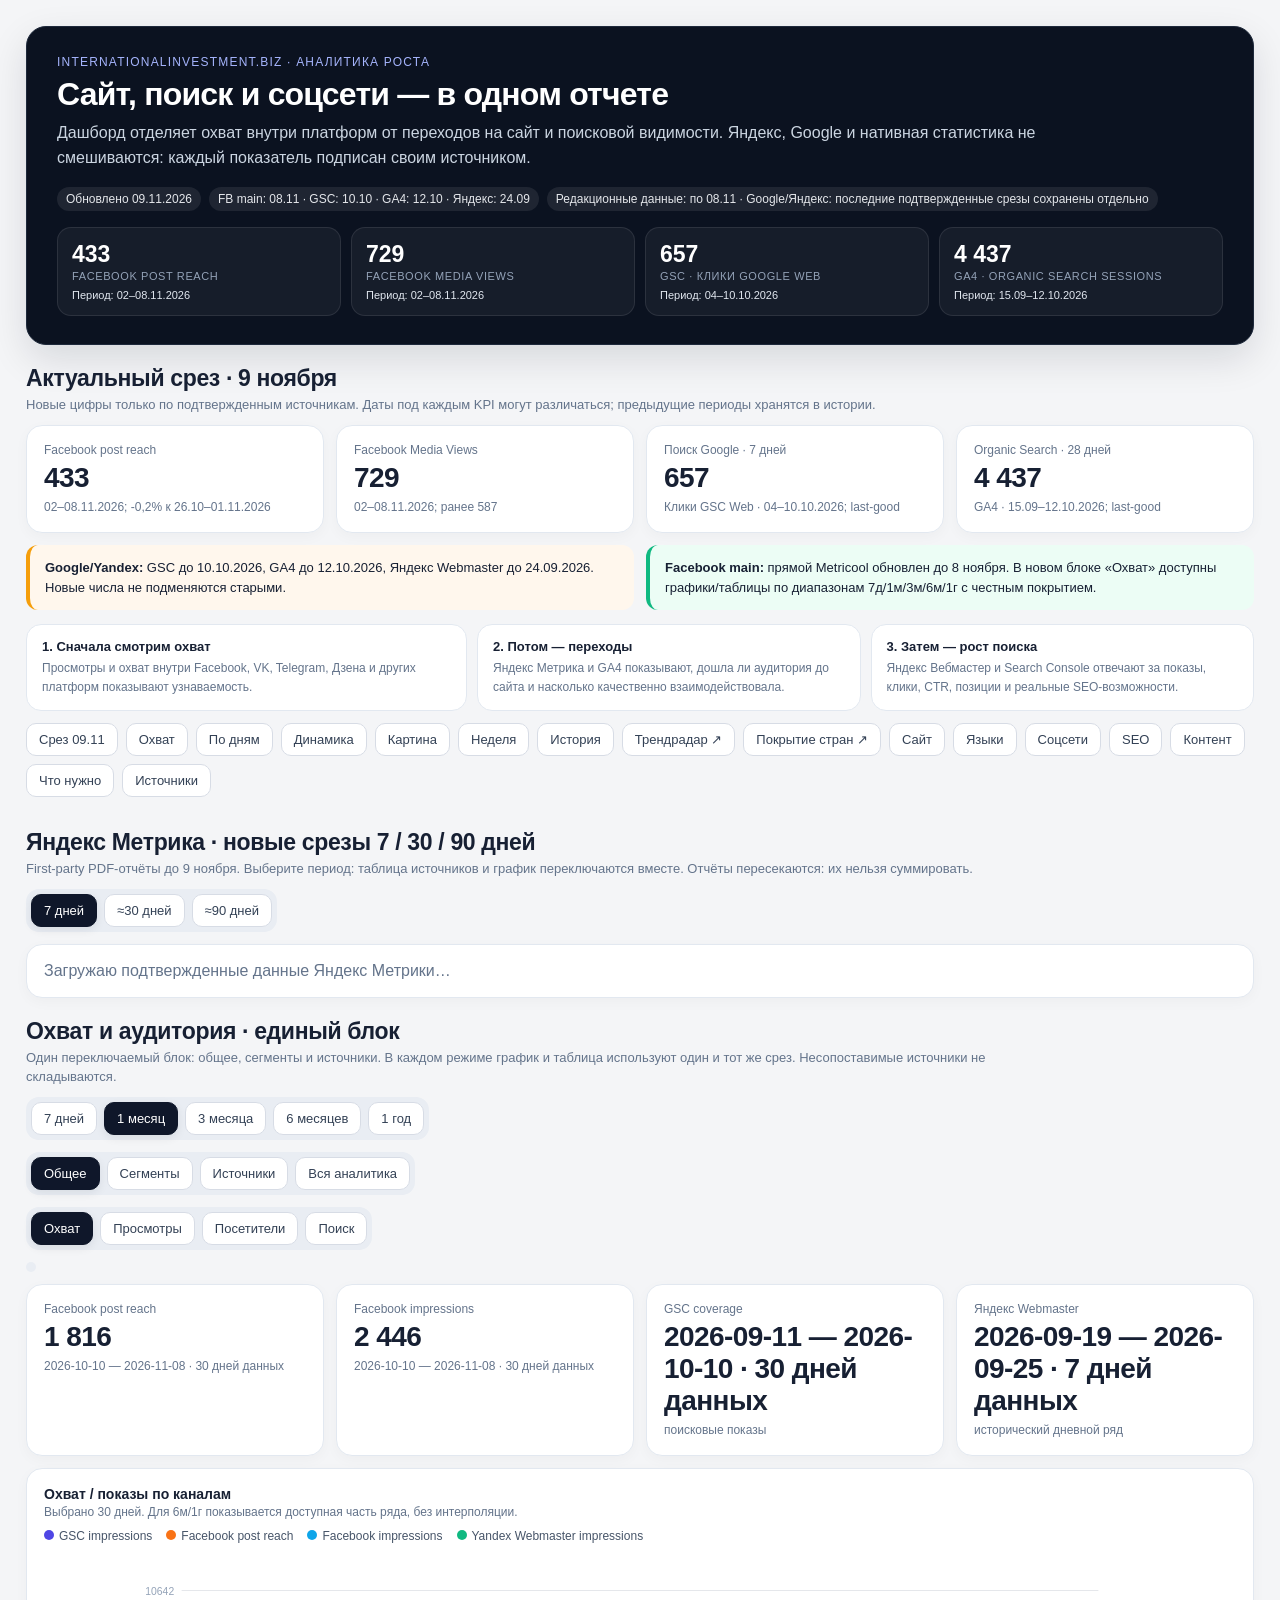
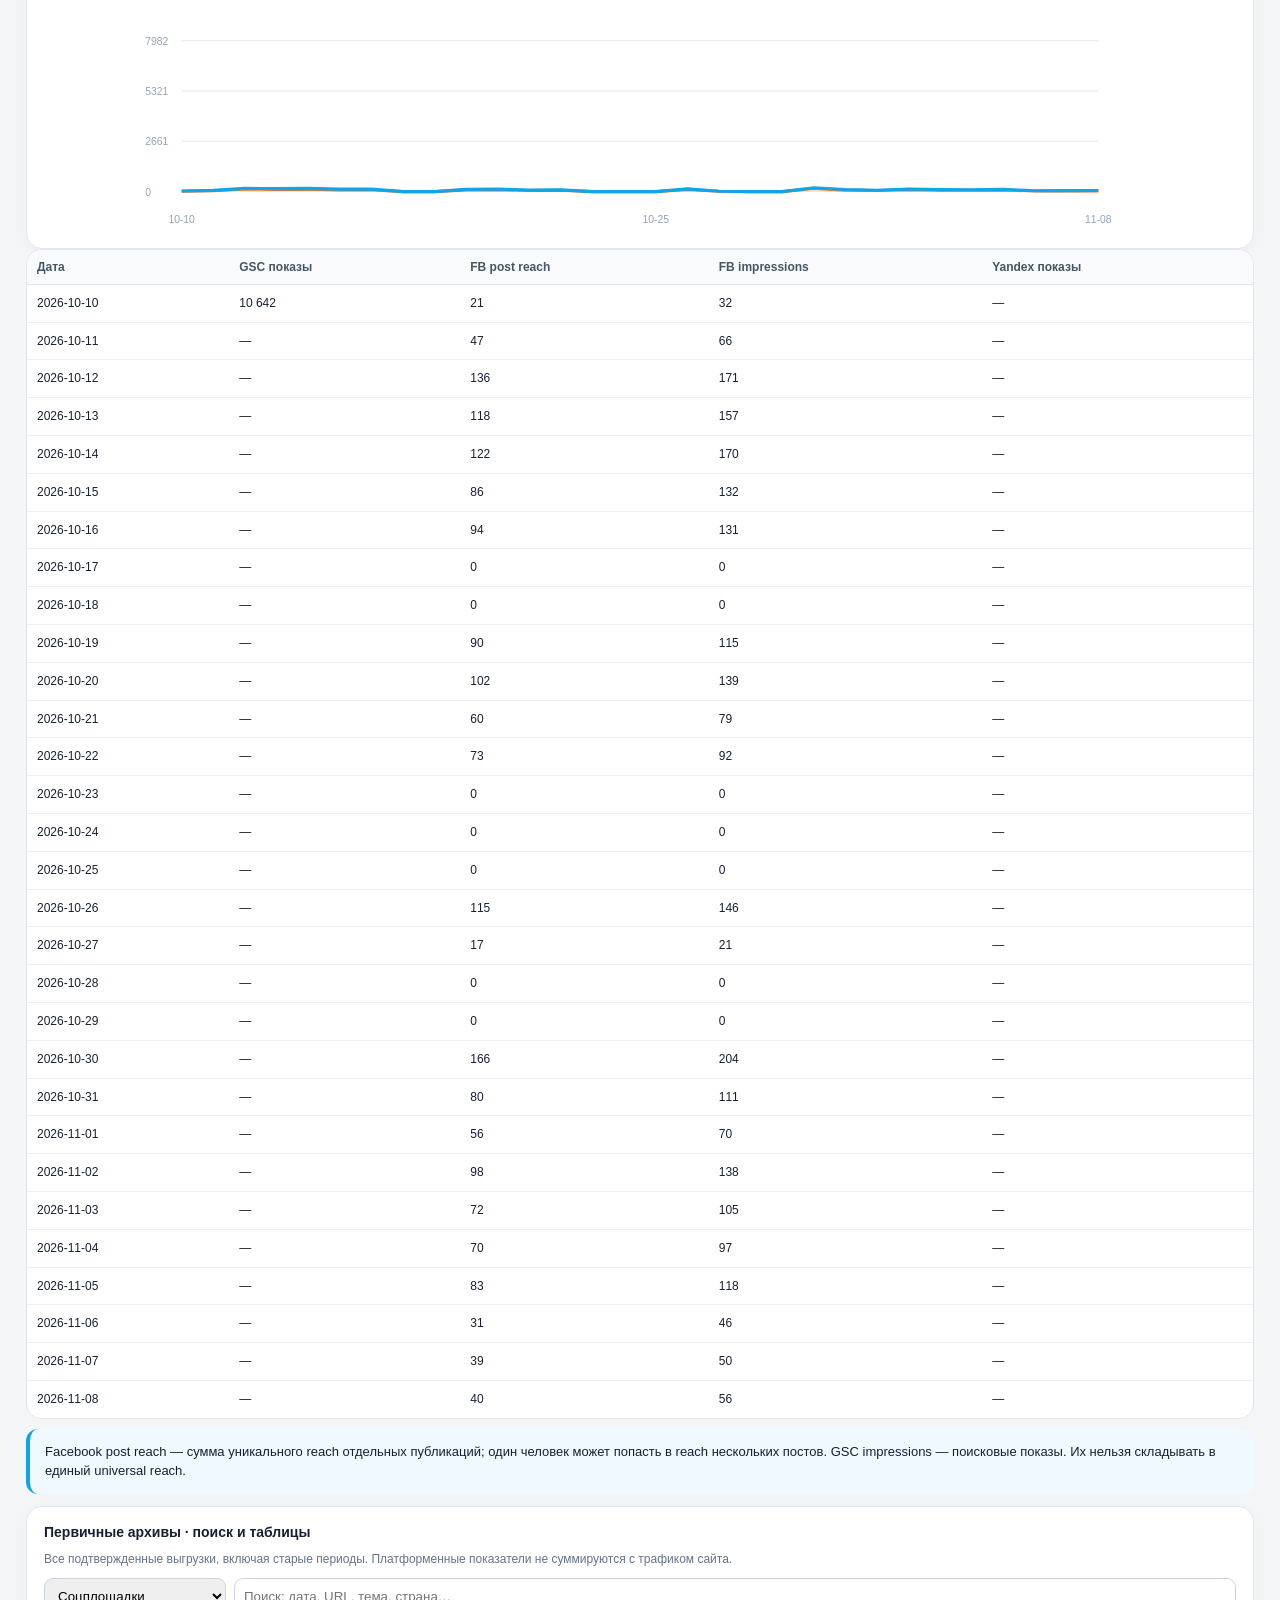
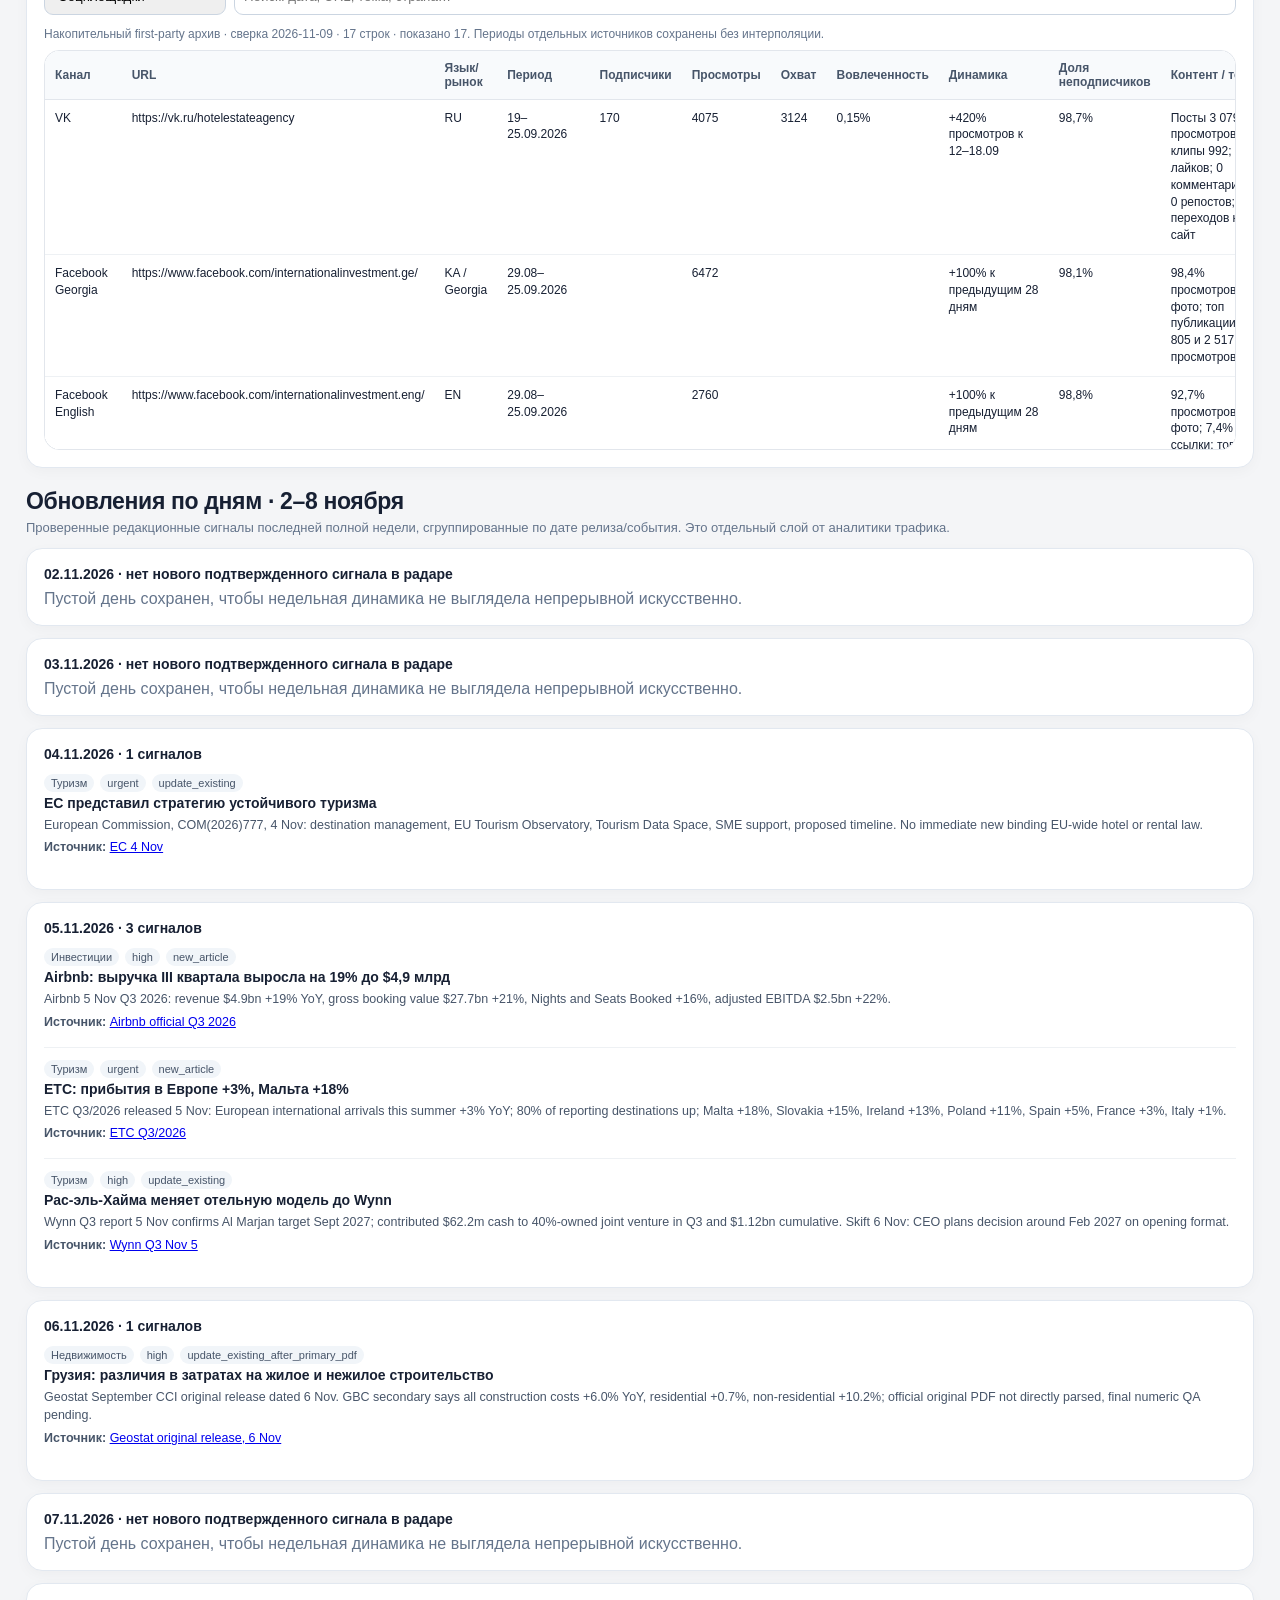
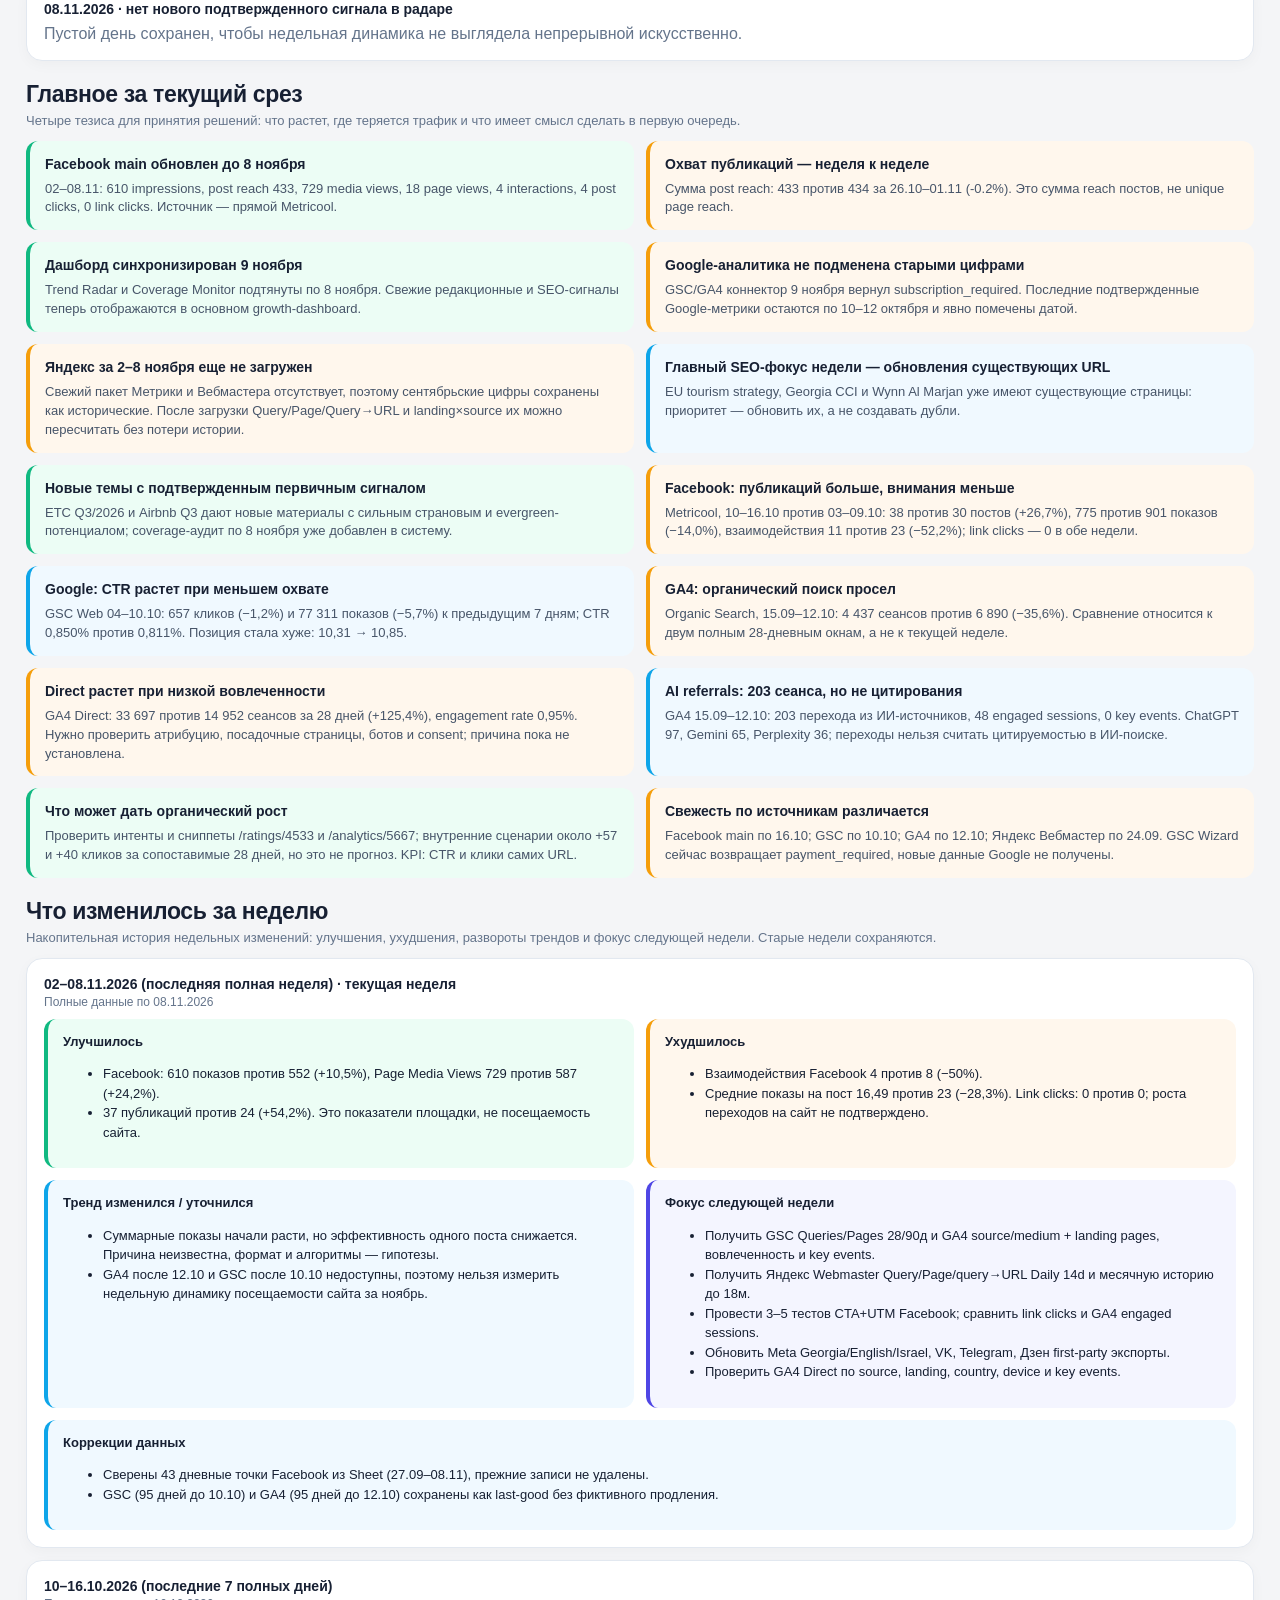
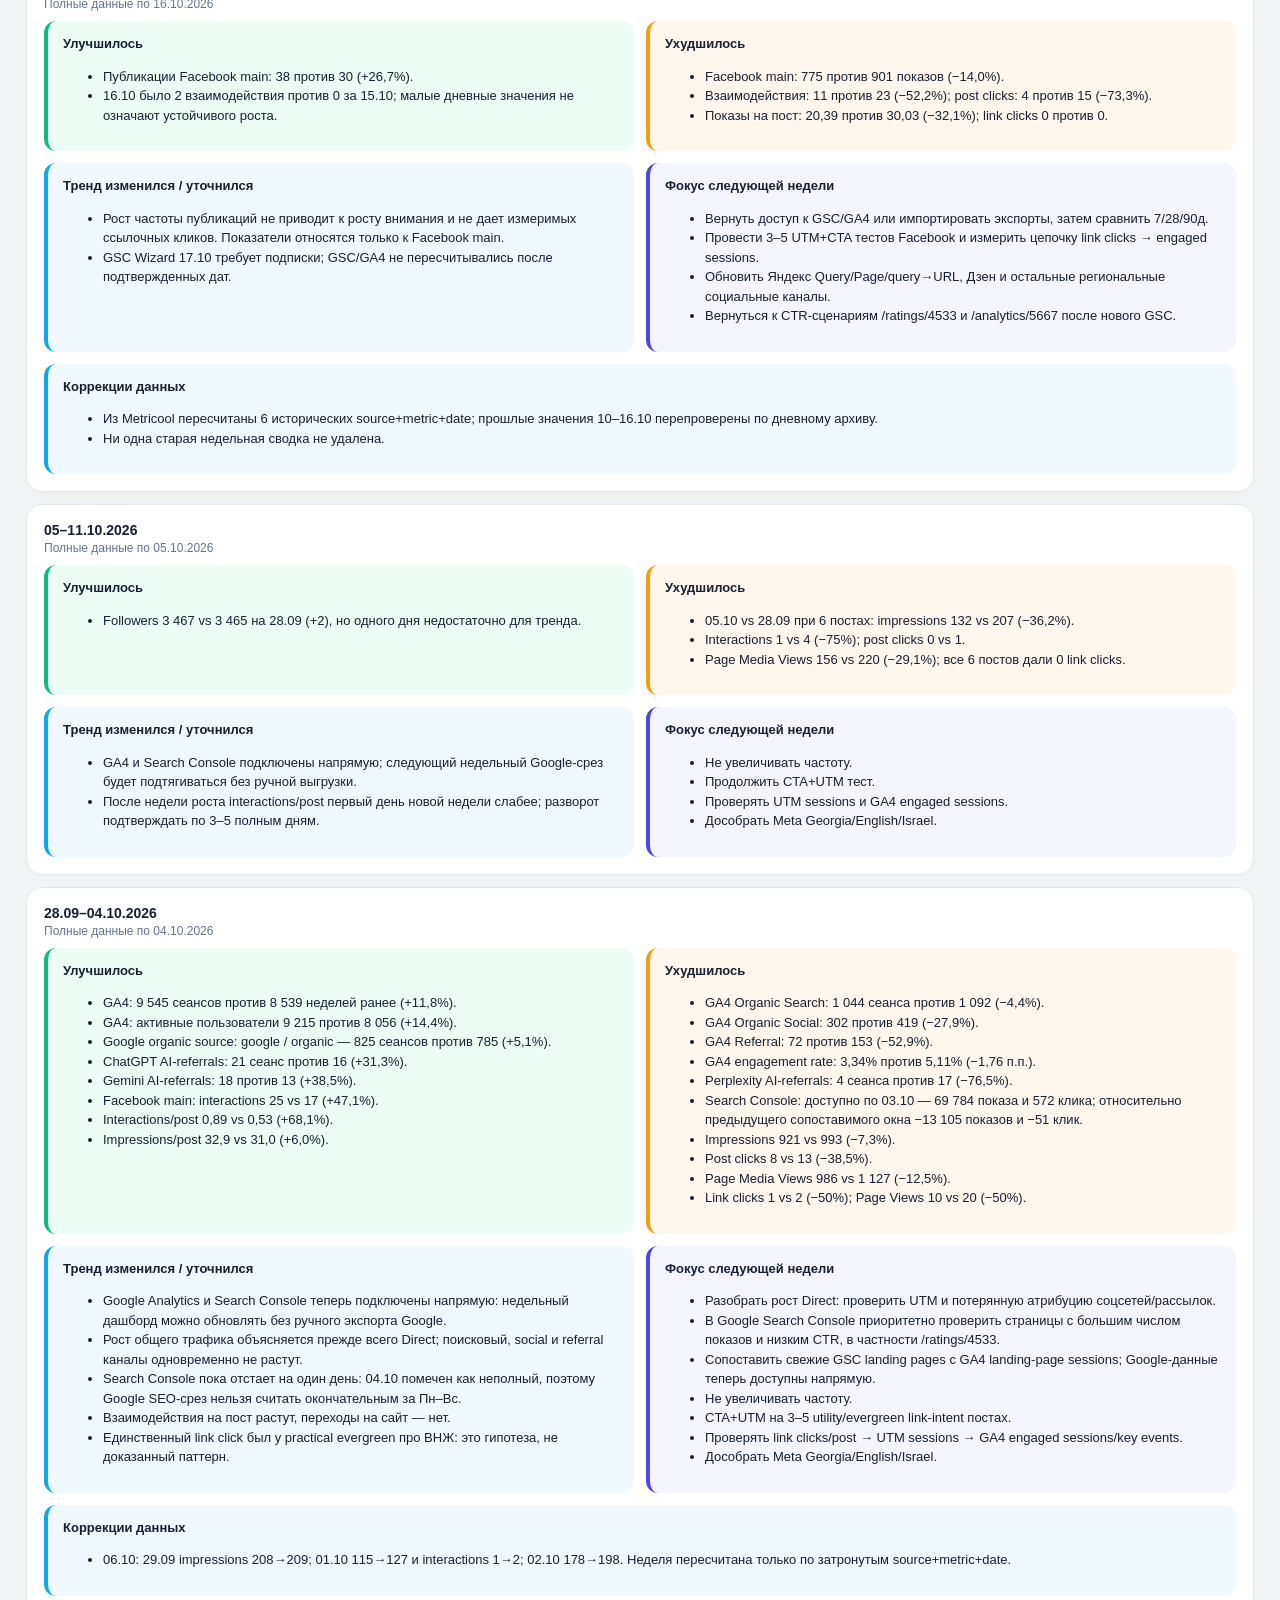
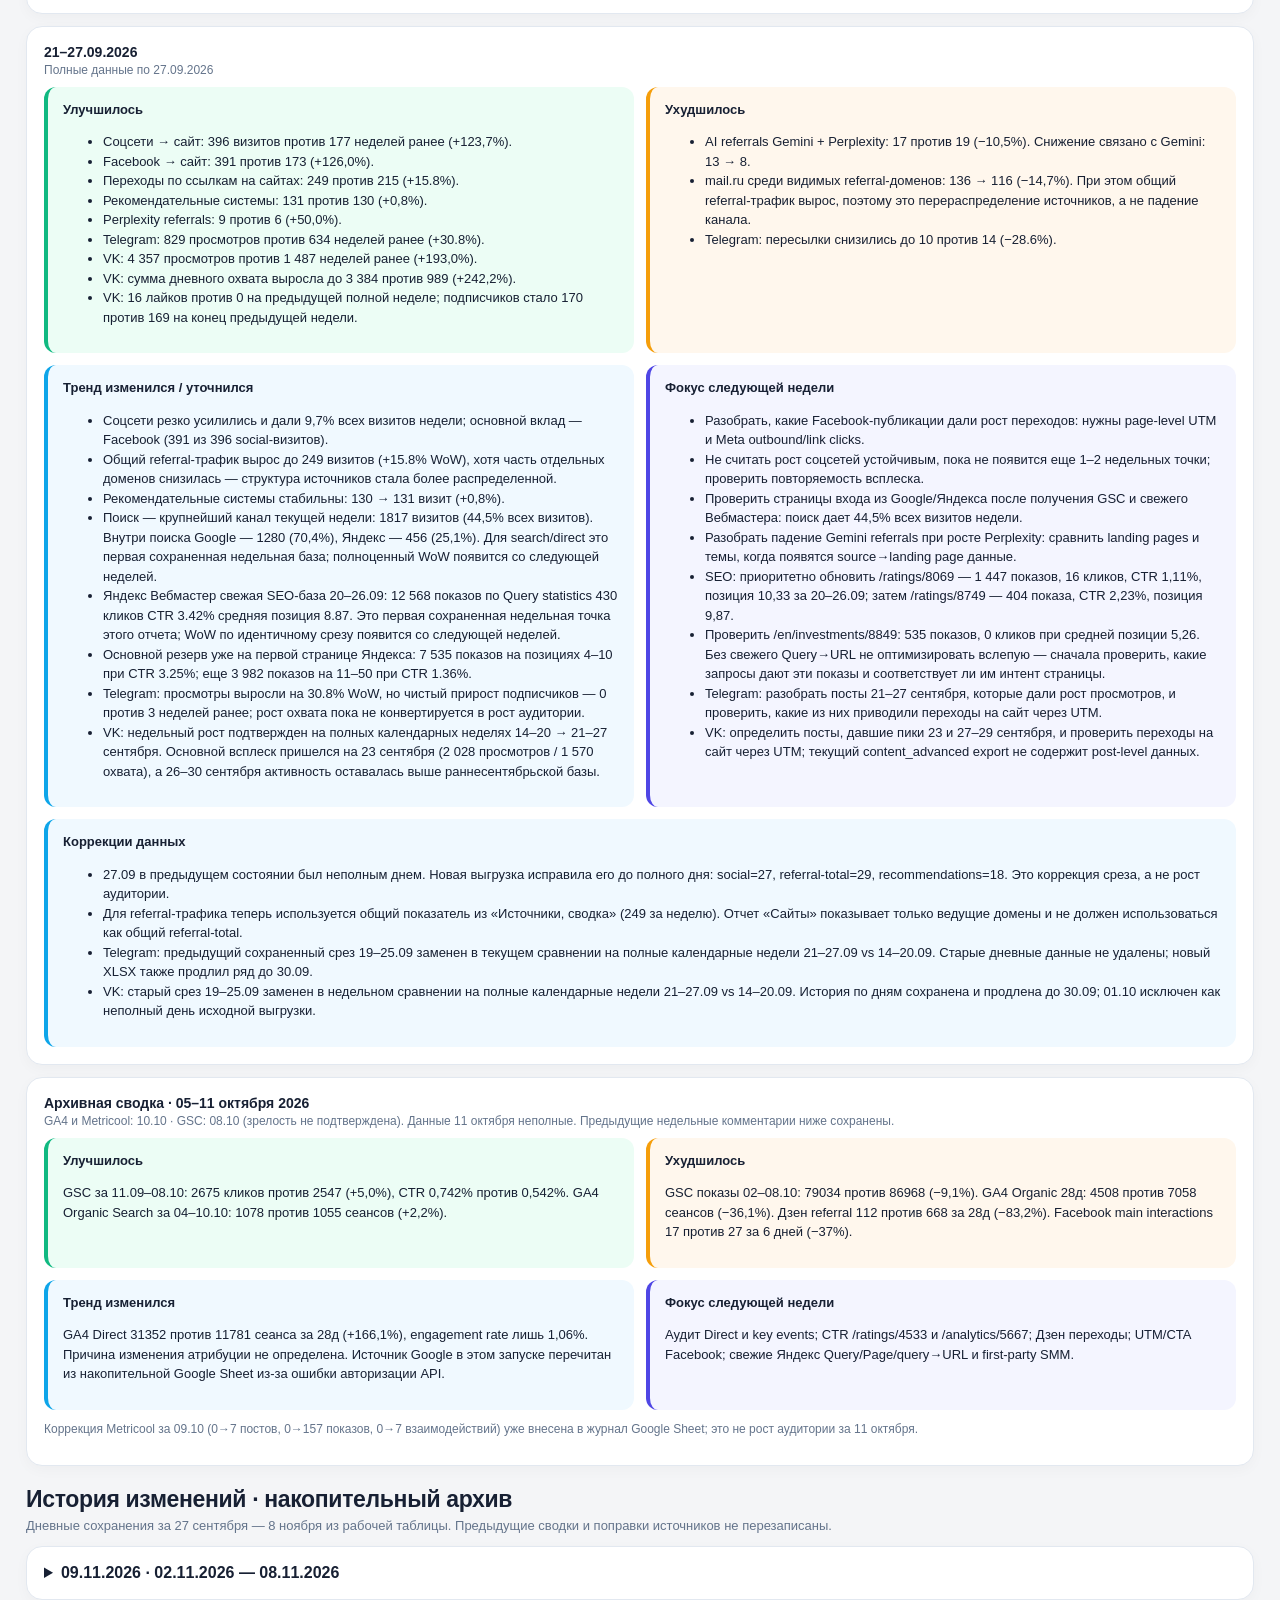
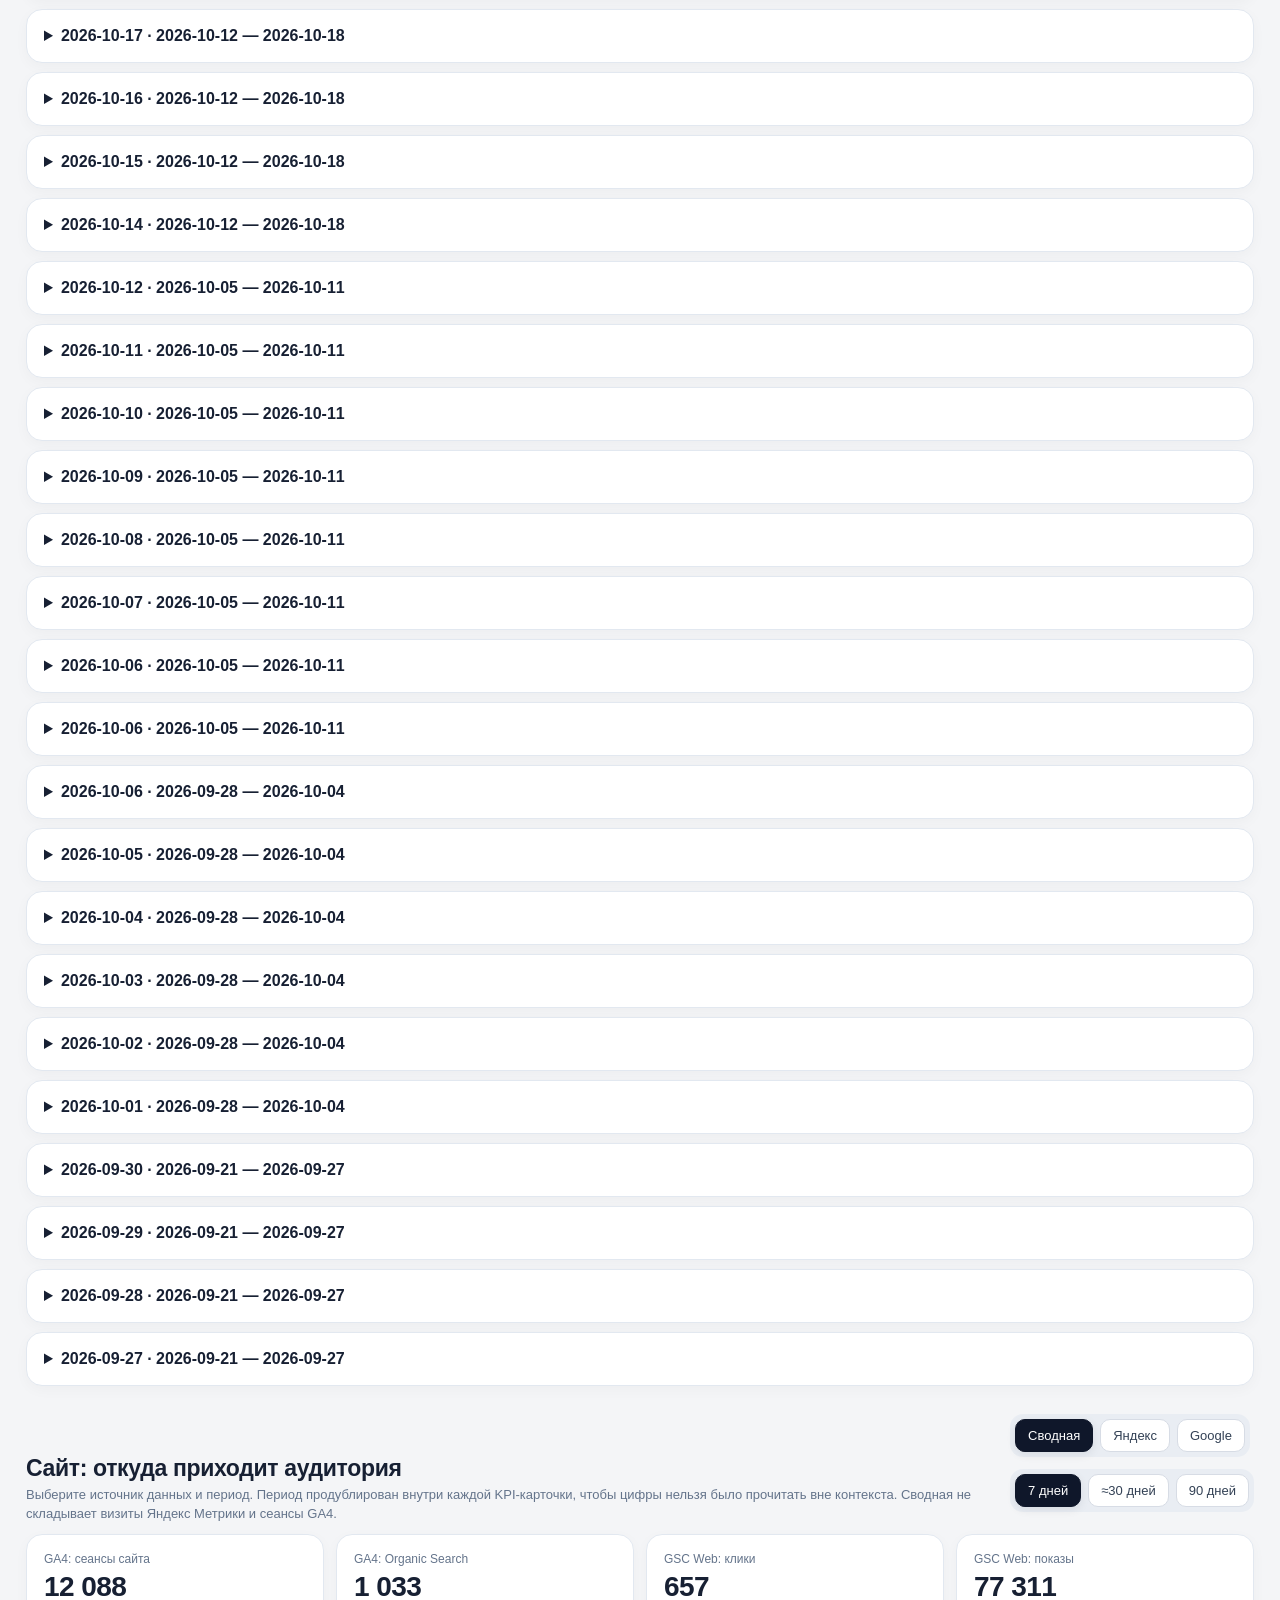
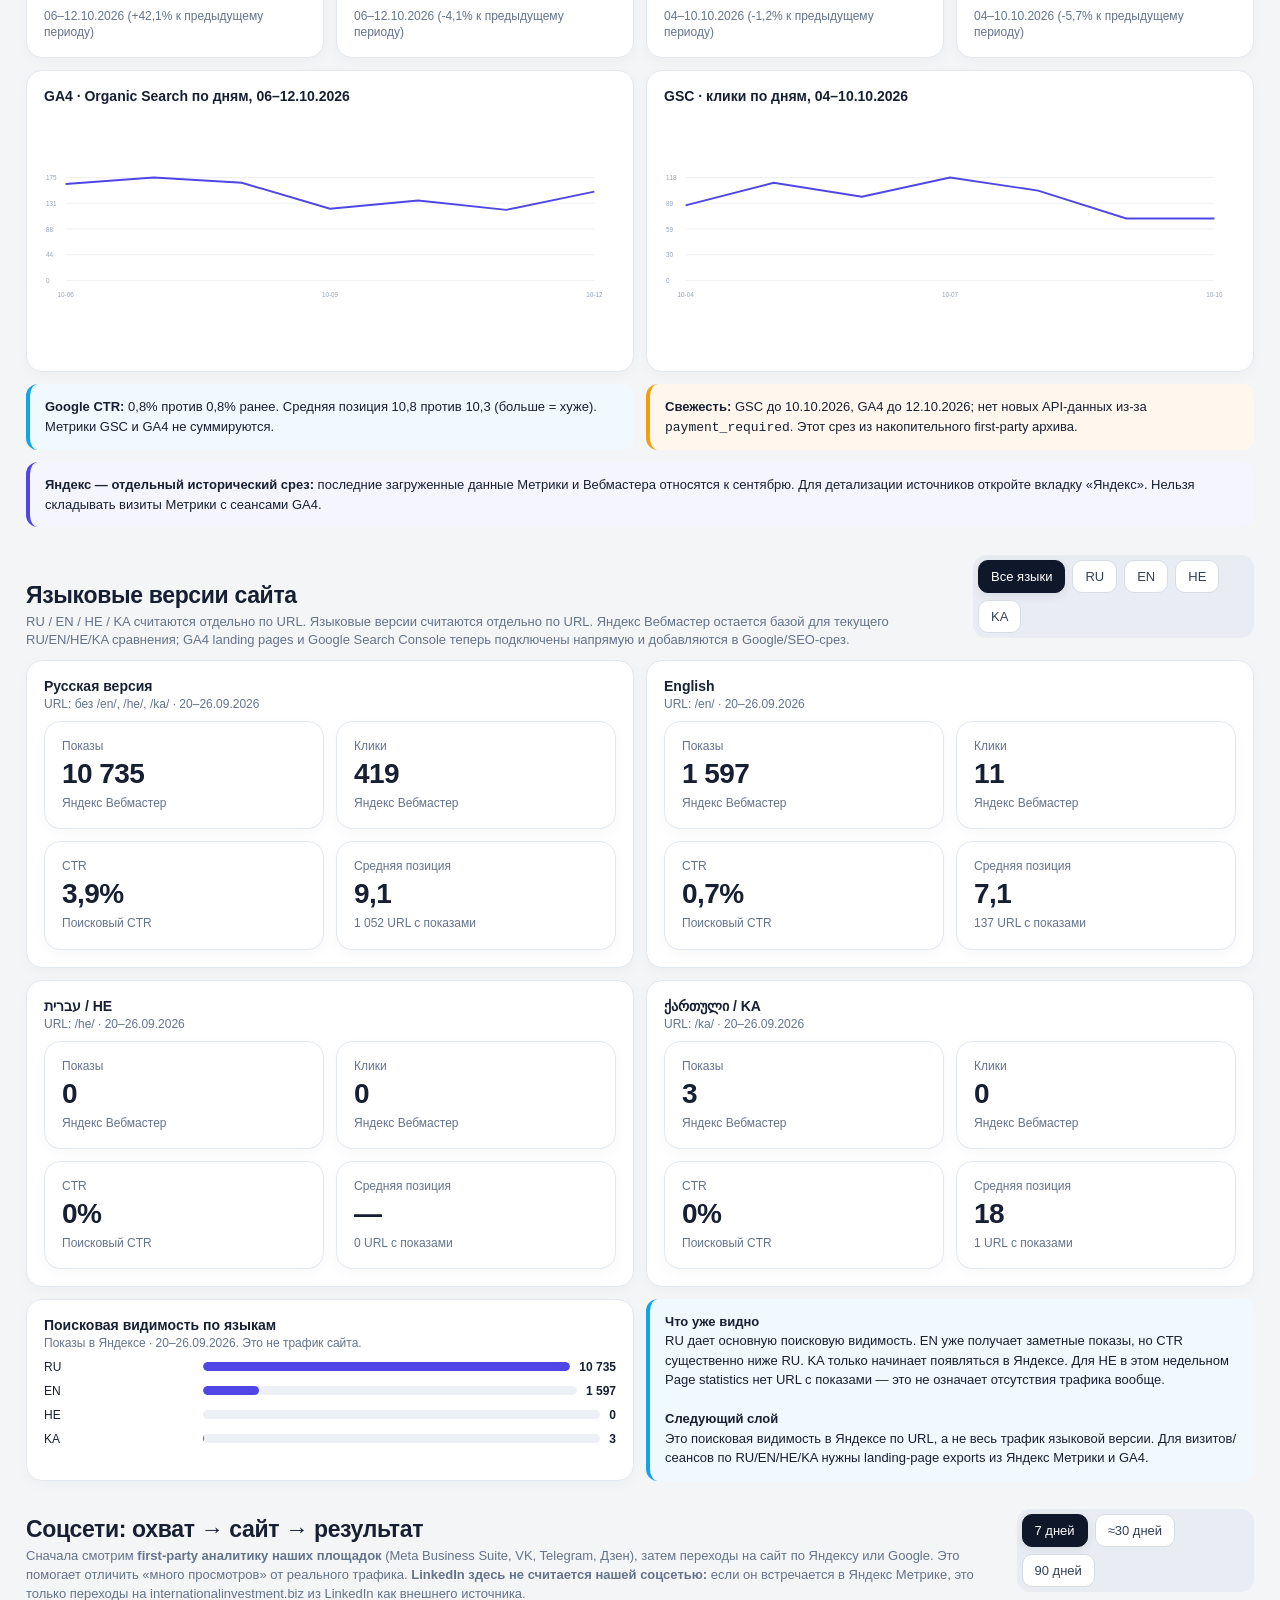
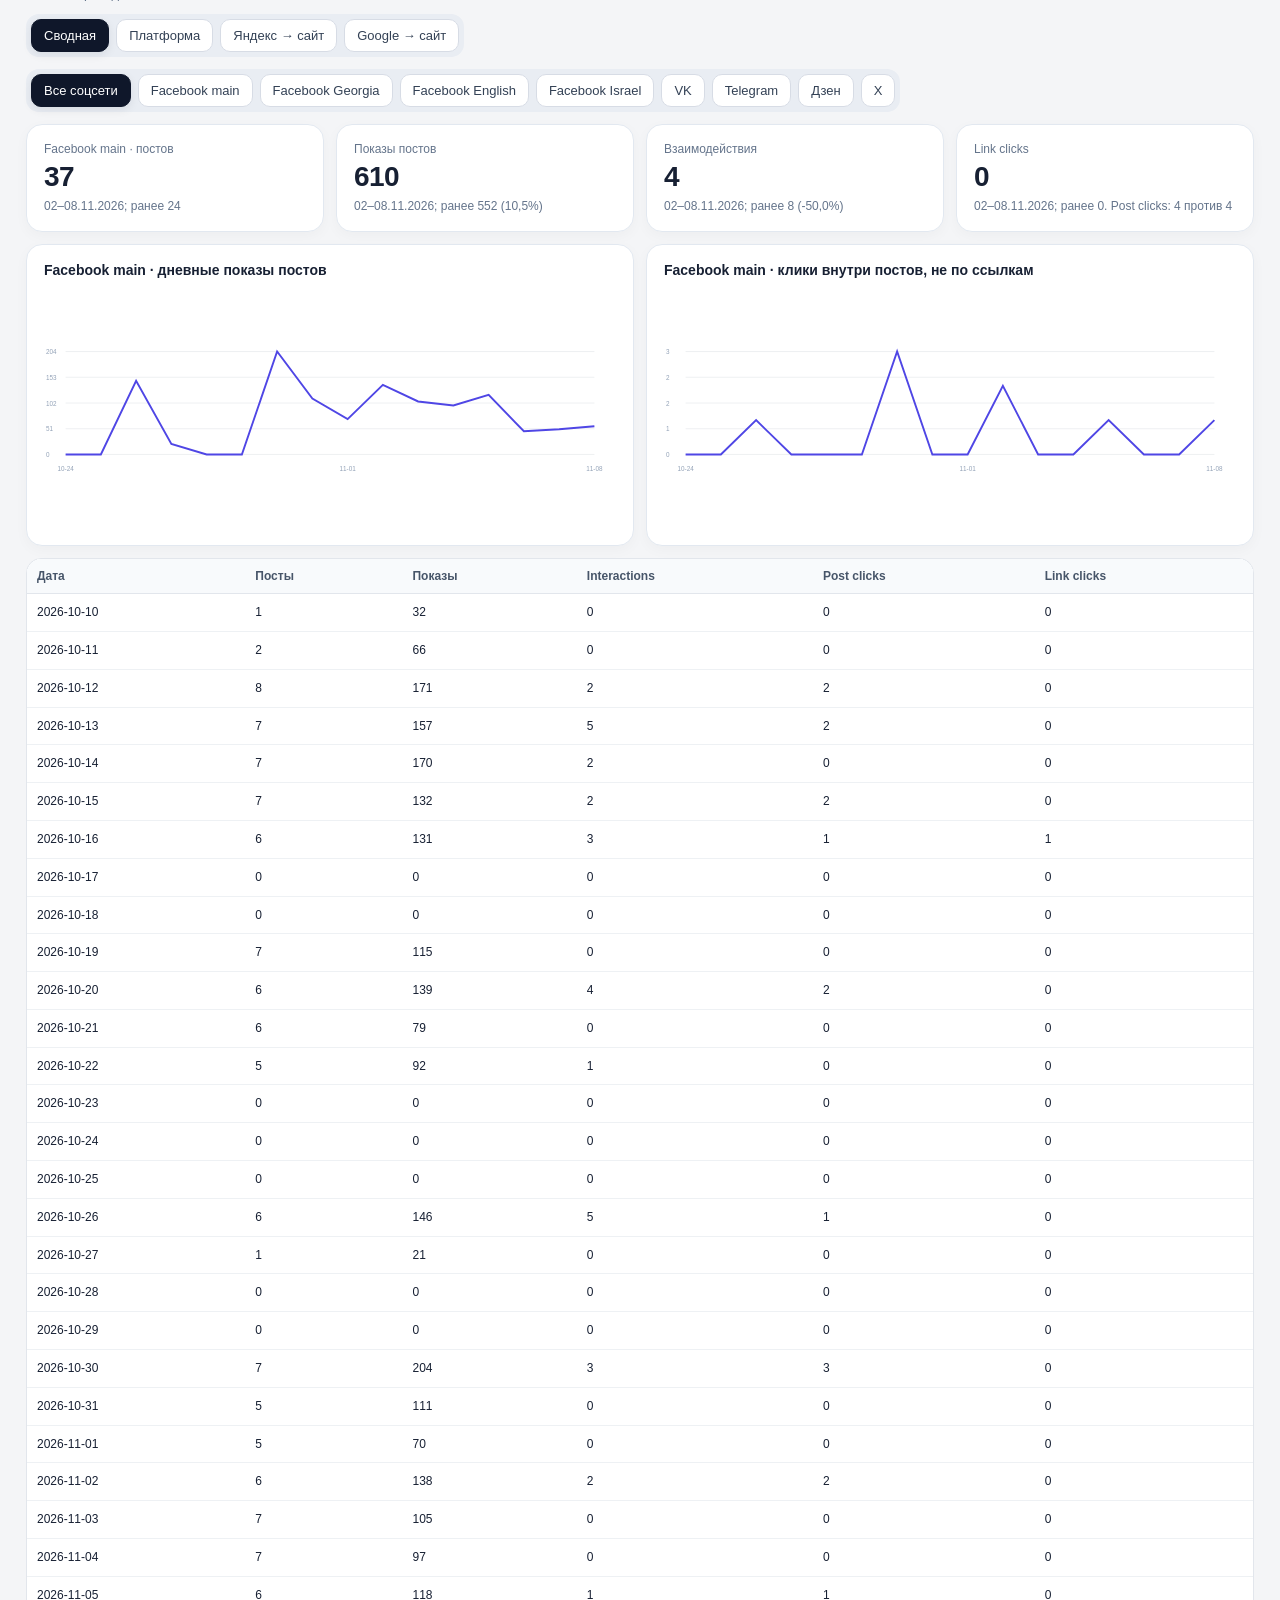
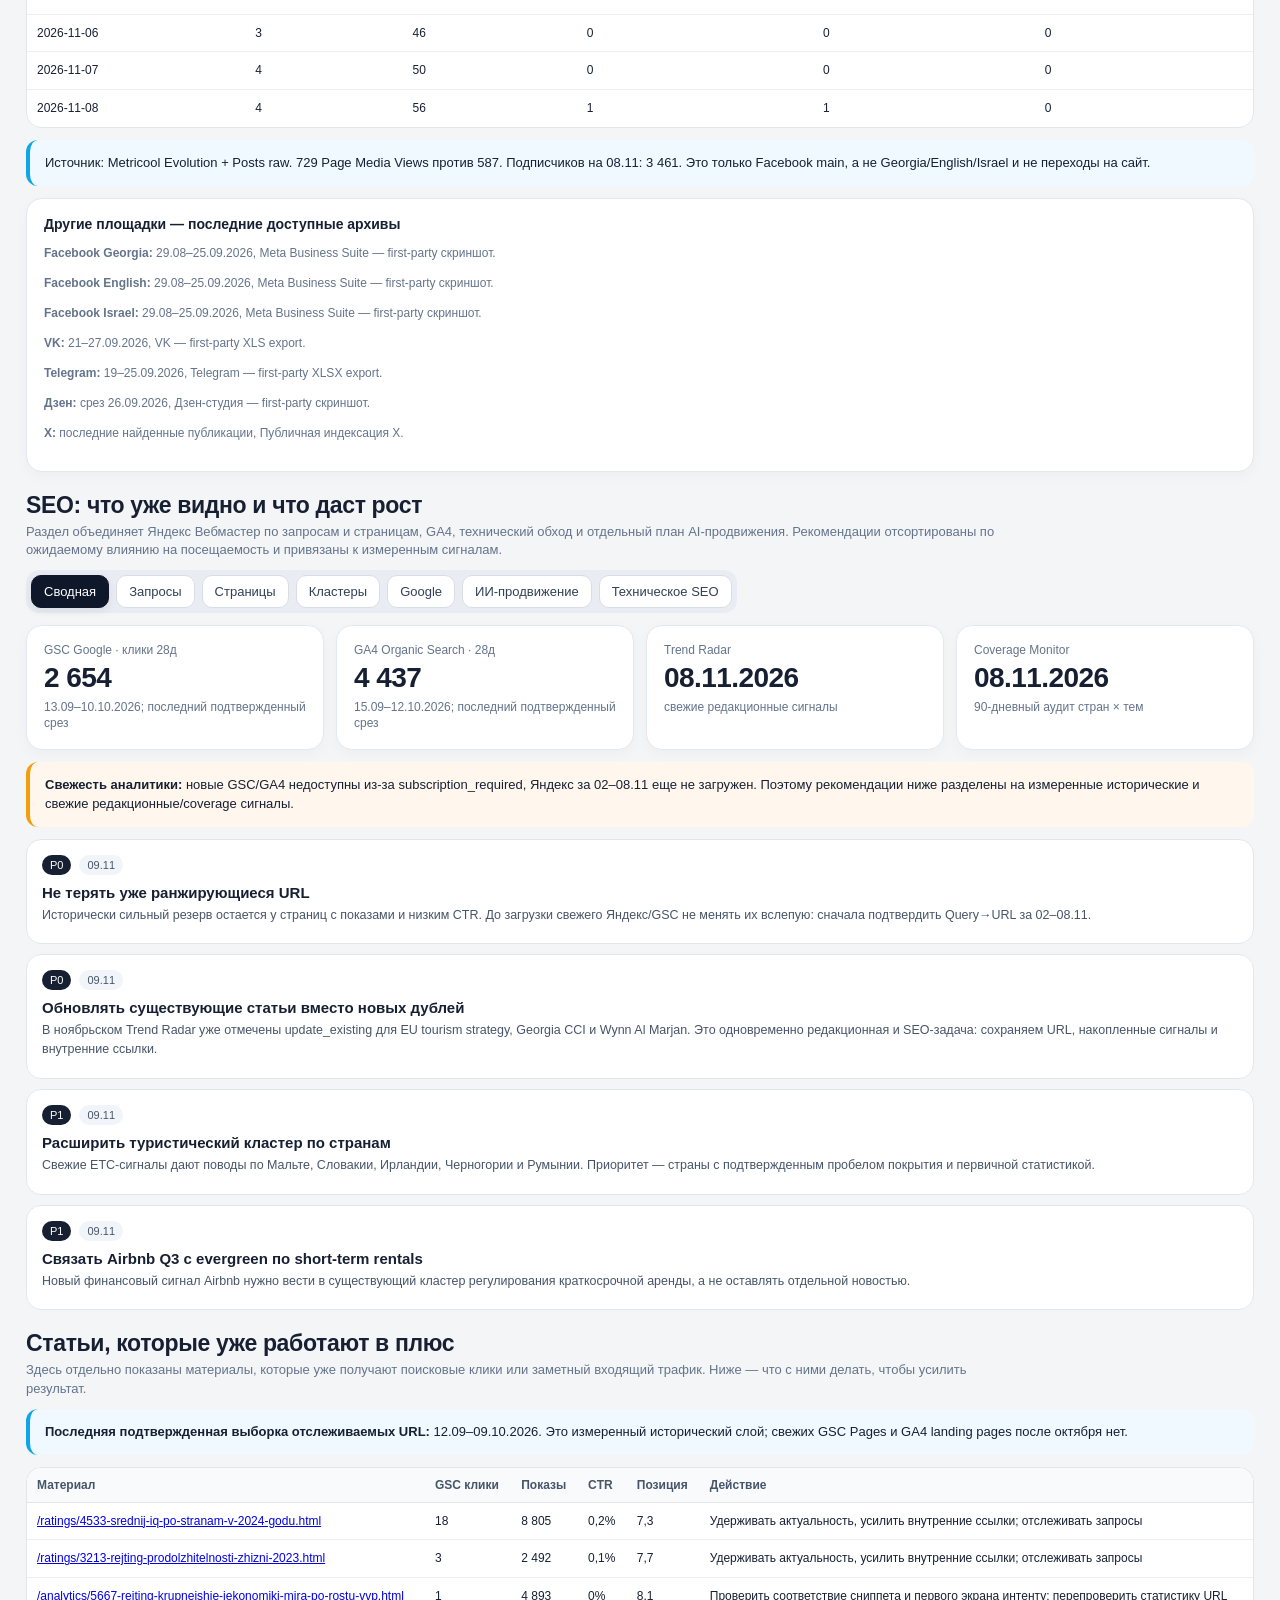
==== commit 1e2fa98b: "Expose fresh first-party Yandex Metrica PDF windows in public growth dashboard" ====
--- a/index.html
+++ b/index.html
@@ -2,7 +2,7 @@
 #unifiedAnalytics{margin:18px 0 22px}.uaControls{display:flex;gap:9px;flex-wrap:wrap;margin:12px 0}.uaControls label{font-size:12px;font-weight:700;color:#475569}.uaControls select{display:block;margin-top:4px;padding:9px 12px;border:1px solid #cbd5e1;border-radius:10px;background:white;min-width:145px;color:#172033}.uaStats{display:grid;grid-template-columns:repeat(3,minmax(0,1fr));gap:10px}.uaStat{background:#f8fafc;padding:12px;border-radius:12px}.uaStat strong{display:block;font-size:23px}.uaStat small{color:#64748b}.uaSvg{width:100%;height:auto;display:block}.uaLegend{display:flex;gap:16px;flex-wrap:wrap;font-size:12px;color:#475569;margin:8px 0}.uaLegend i{display:inline-block;width:20px;border-top:3px solid #2563eb;margin-right:6px;vertical-align:middle}.uaLegend i.orange{border-top:3px dashed #f97316}.uaTable{max-height:360px;overflow:auto}.uaEmpty{padding:20px;color:#92400e;background:#fffbeb;border-radius:10px}.uaHelp{font-size:12px;color:#64748b;line-height:1.6;margin:10px 0}@media(max-width:650px){.uaStats{grid-template-columns:1fr}.uaControls label{width:100%}.uaControls select{width:100%}}.audienceMeta{font-size:12px;color:#64748b;margin:8px 0 12px}.legendInline{display:flex;gap:14px;flex-wrap:wrap;font-size:12px;color:#475569;margin:8px 0}.legendDot{display:inline-block;width:10px;height:10px;border-radius:50%;margin-right:5px}.dailyDay{margin-bottom:12px}.dailyItem{padding:11px 0;border-bottom:1px solid #eef1f4}.dailyItem:last-child{border-bottom:0}.dailyItem h4{font-size:14px;margin:3px 0 5px}.dailyItem p{font-size:12.5px;line-height:1.5;margin:4px 0;color:#475569}.sourceChip{display:inline-block;font-size:11px;padding:3px 7px;border-radius:999px;background:#f1f5f9;color:#475569;margin-right:6px}.hubChart{height:280px}.emptyChart{display:flex;align-items:center;justify-content:center;height:220px;color:#64748b;font-size:13px;background:#f8fafc;border-radius:12px}</style></head><body><div class="wrap">
 <header class="top"><div class="eyebrow">InternationalInvestment.biz · аналитика роста</div><h1>Сайт, поиск и соцсети — в одном отчете</h1><p>Дашборд отделяет охват внутри платформ от переходов на сайт и поисковой видимости. Яндекс, Google и нативная статистика не смешиваются: каждый показатель подписан своим источником.</p><div class="stamp"><span class="badge">Обновлено 09.11.2026</span><span class="badge">FB main: 08.11 · GSC: 10.10 · GA4: 12.10 · Яндекс: 24.09</span><span class="badge">Редакционные данные: по 08.11 · Google/Яндекс: последние подтвержденные срезы сохранены отдельно</span></div><div class="heroKpis" id="heroKpis"></div></header><section class="section" id="latest"><div class="sectionHead"><div><h2>Актуальный срез · 9 ноября</h2><div class="desc">Новые цифры только по подтвержденным источникам. Даты под каждым KPI могут различаться; предыдущие периоды хранятся в истории.</div></div></div><div id="freshHome"></div></section><section class="section" id="unifiedAnalytics" style="display:none" aria-hidden="true"><div class="sectionHead"><div><h2>Общий охват и посещаемость · динамика</h2><div class="desc">График и таблица с единым переключателем. Платформенные показы, просмотры, посетители и источники не суммируются между собой.</div></div></div><div class="card"><div class="uaControls"><label>Период<select id="uaPeriod"><option value="7">Неделя</option><option value="30">Месяц</option><option value="90">3 месяца</option><option value="180">Полгода</option><option value="365">Год</option></select></label><label>Показатель<select id="uaMetric"><option value="overview">Общее</option><option value="views">Просмотры</option><option value="visitors">Посетители</option><option value="sources">Источники</option></select></label><label>Сегмент / источник<select id="uaSource"><option value="facebook">Facebook main · Metricool</option><option value="ga4">Сайт · GA4 Organic</option><option value="gsc">Google · GSC</option></select></label></div><div id="uaStats" class="uaStats"></div><div id="uaChart"></div><div id="uaLegend" class="uaLegend"></div><div id="uaInfo" class="uaHelp"></div><div id="uaTable" class="uaTable"></div></div></section><div class="readingGuide"><div class="guideCard"><b>1. Сначала смотрим охват</b><span>Просмотры и охват внутри Facebook, VK, Telegram, Дзена и других платформ показывают узнаваемость.</span></div><div class="guideCard"><b>2. Потом — переходы</b><span>Яндекс Метрика и GA4 показывают, дошла ли аудитория до сайта и насколько качественно взаимодействовала.</span></div><div class="guideCard"><b>3. Затем — рост поиска</b><span>Яндекс Вебмастер и Search Console отвечают за показы, клики, CTR, позиции и реальные SEO-возможности.</span></div></div>
 <nav class="nav"><a href="#latest">Срез 09.11</a><a href="#audience">Охват</a><a href="#dailyUpdates">По дням</a><a href="#audience">Динамика</a><a href="#executive">Картина</a><a href="#weekly">Неделя</a><a href="#archive">История</a><a href="/trend-radar/">Трендрадар ↗</a><a href="/trend-radar/coverage.html">Покрытие стран ↗</a><a href="#site">Сайт</a><a href="#languages">Языки</a><a href="#social">Соцсети</a><a href="#seo">SEO</a><a href="#content">Контент</a><a href="#needs">Что нужно</a><a href="#sourcesSec">Источники</a></nav>
-<section class="section" id="audience"><div class="sectionHead"><div><h2>Охват и аудитория · единый блок</h2><div class="desc">Один переключаемый блок: общее, сегменты и источники. В каждом режиме график и таблица используют один и тот же срез. Несопоставимые источники не складываются.</div></div></div><div class="periodTabs" id="audienceRanges"></div><div class="sourceTabs" id="audienceScopes"></div><div class="sourceTabs" id="audienceMetrics"></div><div class="sourceTabs" id="audienceSourceFilters"></div><div id="audienceBody"></div><div class="card" id="iiRawArchive" style="margin-top:12px"><div class="chartTitle">Первичные архивы · поиск и таблицы</div><p class="muted" style="font-size:12px">Все подтвержденные выгрузки, включая старые периоды. Платформенные показатели не суммируются с трафиком сайта.</p><div style="display:flex;gap:8px;flex-wrap:wrap;margin:12px 0"><select id="iiArchiveChoice" style="padding:9px;border:1px solid #cbd5e1;border-radius:9px"><option value="social">Соцплощадки</option><option value="social_archive">Соцсети — история</option><option value="content">Публикации</option><option value="google_queries">SEO Google: запросы</option><option value="google_pages">SEO Google: страницы</option><option value="google_clusters">SEO Google: кластеры</option><option value="ai_visibility">AI visibility/referrals</option><option value="weekly_archive">Все недельные отчёты</option><option value="google_search">Google Search Console</option><option value="ga4_ai">GA4 / AI</option></select><input id="iiArchiveSearch" type="search" placeholder="Поиск: дата, URL, тема, страна…" style="flex:1;min-width:220px;padding:9px;border:1px solid #cbd5e1;border-radius:9px"></div><div id="iiArchiveStatus" class="muted" style="font-size:12px"></div><div class="tableWrap" style="max-height:400px;overflow:auto;margin-top:9px"><table class="table" id="iiArchiveTable"></table></div></div></section>
+<section class="section" id="yandexMetricaPdf"><div class="sectionHead"><div><h2>Яндекс Метрика · новые срезы 7 / 30 / 90 дней</h2><div class="desc">First-party PDF-отчёты до 9 ноября. Выберите период: таблица источников и график переключаются вместе. Отчёты пересекаются: их нельзя суммировать.</div></div></div><div class="sourceTabs" id="ymPdfPeriods"><button class="pill active" data-ym-window="0">7 дней</button><button class="pill" data-ym-window="1">≈30 дней</button><button class="pill" data-ym-window="2">≈90 дней</button></div><div id="ymPdfBody" class="card"><div class="muted">Загружаю подтвержденные данные Яндекс Метрики…</div></div></section><section class="section" id="audience"><div class="sectionHead"><div><h2>Охват и аудитория · единый блок</h2><div class="desc">Один переключаемый блок: общее, сегменты и источники. В каждом режиме график и таблица используют один и тот же срез. Несопоставимые источники не складываются.</div></div></div><div class="periodTabs" id="audienceRanges"></div><div class="sourceTabs" id="audienceScopes"></div><div class="sourceTabs" id="audienceMetrics"></div><div class="sourceTabs" id="audienceSourceFilters"></div><div id="audienceBody"></div><div class="card" id="iiRawArchive" style="margin-top:12px"><div class="chartTitle">Первичные архивы · поиск и таблицы</div><p class="muted" style="font-size:12px">Все подтвержденные выгрузки, включая старые периоды. Платформенные показатели не суммируются с трафиком сайта.</p><div style="display:flex;gap:8px;flex-wrap:wrap;margin:12px 0"><select id="iiArchiveChoice" style="padding:9px;border:1px solid #cbd5e1;border-radius:9px"><option value="social">Соцплощадки</option><option value="social_archive">Соцсети — история</option><option value="content">Публикации</option><option value="google_queries">SEO Google: запросы</option><option value="google_pages">SEO Google: страницы</option><option value="google_clusters">SEO Google: кластеры</option><option value="ai_visibility">AI visibility/referrals</option><option value="weekly_archive">Все недельные отчёты</option><option value="google_search">Google Search Console</option><option value="ga4_ai">GA4 / AI</option></select><input id="iiArchiveSearch" type="search" placeholder="Поиск: дата, URL, тема, страна…" style="flex:1;min-width:220px;padding:9px;border:1px solid #cbd5e1;border-radius:9px"></div><div id="iiArchiveStatus" class="muted" style="font-size:12px"></div><div class="tableWrap" style="max-height:400px;overflow:auto;margin-top:9px"><table class="table" id="iiArchiveTable"></table></div></div></section>
 <section class="section" id="dailyUpdates"><div class="sectionHead"><div><h2>Обновления по дням · 2–8 ноября</h2><div class="desc">Проверенные редакционные сигналы последней полной недели, сгруппированные по дате релиза/события. Это отдельный слой от аналитики трафика.</div></div></div><div id="dailyUpdatesBody"></div></section>
 <section class="section" id="executive"><div class="sectionHead"><div><h2>Главное за текущий срез</h2><div class="desc">Четыре тезиса для принятия решений: что растет, где теряется трафик и что имеет смысл сделать в первую очередь.</div></div></div><div class="grid summaryGrid" id="summaryPoints"></div></section><section class="section" id="weekly"><div class="sectionHead"><div><h2>Что изменилось за неделю</h2><div class="desc">Накопительная история недельных изменений: улучшения, ухудшения, развороты трендов и фокус следующей недели. Старые недели сохраняются.</div></div></div><div id="weeklyBody"></div><div class="card" data-weekly-2026-10-11="true" style="margin:12px 0"><div class="chartTitle">Архивная сводка · 05–11 октября 2026</div><div class="chartSub">GA4 и Metricool: 10.10 · GSC: 08.10 (зрелость не подтверждена). Данные 11 октября неполные. Предыдущие недельные комментарии ниже сохранены.</div><div class="grid twoCol"><div class="note good"><b>Улучшилось</b><p>GSC за 11.09–08.10: 2675 кликов против 2547 (+5,0%), CTR 0,742% против 0,542%. GA4 Organic Search за 04–10.10: 1078 против 1055 сеансов (+2,2%).</p></div><div class="note warn"><b>Ухудшилось</b><p>GSC показы 02–08.10: 79034 против 86968 (−9,1%). GA4 Organic 28д: 4508 против 7058 сеансов (−36,1%). Дзен referral 112 против 668 за 28д (−83,2%). Facebook main interactions 17 против 27 за 6 дней (−37%).</p></div><div class="note info"><b>Тренд изменился</b><p>GA4 Direct 31352 против 11781 сеанса за 28д (+166,1%), engagement rate лишь 1,06%. Причина изменения атрибуции не определена. Источник Google в этом запуске перечитан из накопительной Google Sheet из-за ошибки авторизации API.</p></div><div class="note"><b>Фокус следующей недели</b><p>Аудит Direct и key events; CTR /ratings/4533 и /analytics/5667; Дзен переходы; UTM/CTA Facebook; свежие Яндекс Query/Page/query→URL и first-party SMM.</p></div></div><p style="font-size:12px;color:#64748b">Коррекция Metricool за 09.10 (0→7 постов, 0→157 показов, 0→7 взаимодействий) уже внесена в журнал Google Sheet; это не рост аудитории за 11 октября.</p></div></section>
 <section class="section" id="archive"><div class="sectionHead"><div><h2>История изменений · накопительный архив</h2><div class="desc">Дневные сохранения за 27 сентября — 8 ноября из рабочей таблицы. Предыдущие сводки и поправки источников не перезаписаны.</div></div></div><div id="weeklyArchive"></div></section><section class="section" id="site"><div class="sectionHead"><div><h2>Сайт: откуда приходит аудитория</h2><div class="desc">Выберите источник данных и период. Период продублирован внутри каждой KPI-карточки, чтобы цифры нельзя было прочитать вне контекста. Сводная не складывает визиты Яндекс Метрики и сеансы GA4.</div></div><div><div class="sourceTabs" id="siteTabs"></div><div class="periodTabs" id="sitePeriods"></div></div></div><div id="siteBody"></div></section>
@@ -12,8 +12,8 @@
 <section class="section" id="content"><div class="sectionHead"><div><h2>Статьи, которые уже работают в плюс</h2><div class="desc">Здесь отдельно показаны материалы, которые уже получают поисковые клики или заметный входящий трафик. Ниже — что с ними делать, чтобы усилить результат.</div></div></div><div id="workingArticles"></div></section>
 <section class="section" id="needs"><div class="sectionHead"><div><h2>Чего не хватает для следующего шага</h2><div class="desc">Этот блок обновляется вместе с отчетом: что нужно выгрузить мне для точной аналитики и что имеет смысл запросить у команды.</div></div></div><div class="grid twoCol"><div class="card"><div class="chartTitle">Нужно выгрузить для следующего обновления</div><div id="dataNeeds" class="seoList" style="margin-top:10px"></div></div><div class="card"><div class="chartTitle">Что запросить у команды</div><div id="teamNeeds" class="seoList" style="margin-top:10px"></div></div></div></section>
 <section class="section" id="sourcesSec"><div class="sectionHead"><div><h2>Источники и ограничения</h2><div class="desc">Чтобы не путать охват, показы, просмотры, визиты и сеансы, каждый источник хранится отдельно. Это особенно важно при сравнении соцсетей, Яндекс Метрики и GA4.</div></div></div><div class="grid twoCol" id="sources"></div></section>
-<div class="foot">Facebook main обновляется напрямую через Metricool и подтвержден по 08.11. GSC/GA4 остаются last-good 10.10/12.10 из-за subscription_required; Яндекс — последний фактический экспорт сентября. Длинные диапазоны показывают только реально сохраненную часть ряда, без интерполяции.</div></div>
-<script id="dashboard-data" type="application/json">{"title":"International Investment — единый аналитический дашборд","updated":"09.11.2026","last_complete_date":"08.11.2026","yandex":{"periods":{"7d":{"label":"7 дней","start":"2026-09-21","end":"2026-09-27","social_visits":396,"social_delta":123.72881355932202,"site_ref_visits":249,"site_ref_delta":15.81395348837209,"recommender_visits":131,"recommender_delta":0.7692307692307665,"ai_visits":17,"ai_delta":-10.526315789473683,"social_sources":{"Facebook":391,"X":2,"Linked in":0,"ВКонтакте":0,"instagram.com":3},"site_sources":{"https://mail.ru/":116,"https://yablor.ru/":23,"https://yakapitalist.ru/":23,"https://perplexity.ai/":9,"https://gemini.google.com/":8},"search_visits":1817,"direct_visits":1459,"total_visits":4083,"search_share_pct":44.50159196669116,"direct_share_pct":35.733529267695324,"social_share_pct":9.698750918442322,"site_ref_share_pct":6.098457016899339,"recommender_share_pct":3.2084251775655153,"search_sources":{"Google":1280,"Яндекс":456,"Bing":58,"DuckDuckGo":13,"Yahoo!":7}},"30d":{"label":"30 дней","start":"2026-08-29","end":"2026-09-27","social_visits":1015,"social_delta":null,"site_ref_visits":1012,"site_ref_delta":null,"recommender_visits":659,"recommender_delta":null,"ai_visits":69,"ai_delta":null,"social_sources":{"Facebook":1000,"X":3,"Linked in":3,"ВКонтакте":4,"instagram.com":4},"site_sources":{"https://gemini.google.com/":39,"https://perplexity.ai/":30,"https://mail.ru/":612,"https://yablor.ru/":23,"https://yakapitalist.ru/":114}},"90d":{"label":"90 дней","start":"2026-06-29","end":"2026-09-26","social_visits":3509,"social_delta":12000,"site_ref_visits":4644,"site_ref_delta":13168.571428571428,"recommender_visits":113,"recommender_delta":null,"ai_visits":116,"ai_delta":11500,"social_sources":{"Facebook":3368,"X":53,"Linked in":50,"ВКонтакте":24,"instagram.com":8},"site_sources":{"https://gemini.google.com/":116,"https://yablor.ru/":114,"https://mail.ru/":2870,"https://yakapitalist.ru/":221,"https://dzen.ru/":365}}},"daily":{"social":[{"date":"2026-06-28","Facebook":29,"X":0,"Linked in":0,"ВКонтакте":0,"instagram.com":0,"total":29},{"date":"2026-06-29","Facebook":48,"X":1,"Linked in":0,"ВКонтакте":1,"instagram.com":0,"total":50},{"date":"2026-06-30","Facebook":49,"X":1,"Linked in":0,"ВКонтакте":0,"instagram.com":0,"total":50},{"date":"2026-07-01","Facebook":35,"X":0,"Linked in":0,"ВКонтакте":1,"instagram.com":0,"total":36},{"date":"2026-07-02","Facebook":20,"X":0,"Linked in":0,"ВКонтакте":0,"instagram.com":0,"total":21},{"date":"2026-07-03","Facebook":27,"X":2,"Linked in":0,"ВКонтакте":0,"instagram.com":0,"total":29},{"date":"2026-07-04","Facebook":33,"X":0,"Linked in":0,"ВКонтакте":0,"instagram.com":0,"total":33},{"date":"2026-07-05","Facebook":15,"X":0,"Linked in":0,"ВКонтакте":0,"instagram.com":0,"total":15},{"date":"2026-07-06","Facebook":31,"X":0,"Linked in":0,"ВКонтакте":0,"instagram.com":0,"total":31},{"date":"2026-07-07","Facebook":34,"X":0,"Linked in":0,"ВКонтакте":0,"instagram.com":0,"total":35},{"date":"2026-07-08","Facebook":32,"X":0,"Linked in":0,"ВКонтакте":0,"instagram.com":1,"total":33},{"date":"2026-07-09","Facebook":46,"X":0,"Linked in":0,"ВКонтакте":2,"instagram.com":0,"total":48},{"date":"2026-07-10","Facebook":34,"X":1,"Linked in":0,"ВКонтакте":2,"instagram.com":0,"total":37},{"date":"2026-07-11","Facebook":45,"X":2,"Linked in":0,"ВКонтакте":0,"instagram.com":1,"total":48},{"date":"2026-07-12","Facebook":19,"X":0,"Linked in":0,"ВКонтакте":0,"instagram.com":0,"total":19},{"date":"2026-07-13","Facebook":57,"X":1,"Linked in":0,"ВКонтакте":0,"instagram.com":0,"total":58},{"date":"2026-07-14","Facebook":58,"X":1,"Linked in":0,"ВКонтакте":0,"instagram.com":0,"total":59},{"date":"2026-07-15","Facebook":10,"X":0,"Linked in":0,"ВКонтакте":0,"instagram.com":0,"total":10},{"date":"2026-07-16","Facebook":52,"X":0,"Linked in":0,"ВКонтакте":0,"instagram.com":0,"total":52},{"date":"2026-07-17","Facebook":46,"X":4,"Linked in":0,"ВКонтакте":0,"instagram.com":0,"total":50},{"date":"2026-07-18","Facebook":27,"X":1,"Linked in":0,"ВКонтакте":0,"instagram.com":0,"total":28},{"date":"2026-07-19","Facebook":42,"X":2,"Linked in":0,"ВКонтакте":1,"instagram.com":0,"total":45},{"date":"2026-07-20","Facebook":54,"X":1,"Linked in":0,"ВКонтакте":1,"instagram.com":0,"total":56},{"date":"2026-07-21","Facebook":66,"X":0,"Linked in":0,"ВКонтакте":0,"instagram.com":0,"total":66},{"date":"2026-07-22","Facebook":63,"X":1,"Linked in":0,"ВКонтакте":0,"instagram.com":0,"total":64},{"date":"2026-07-23","Facebook":60,"X":1,"Linked in":0,"ВКонтакте":0,"instagram.com":0,"total":61},{"date":"2026-07-24","Facebook":49,"X":1,"Linked in":0,"ВКонтакте":0,"instagram.com":0,"total":50},{"date":"2026-07-25","Facebook":21,"X":1,"Linked in":0,"ВКонтакте":0,"instagram.com":0,"total":22},{"date":"2026-07-26","Facebook":46,"X":0,"Linked in":0,"ВКонтакте":1,"instagram.com":0,"total":47},{"date":"2026-07-27","Facebook":47,"X":0,"Linked in":0,"ВКонтакте":1,"instagram.com":0,"total":48},{"date":"2026-07-28","Facebook":66,"X":1,"Linked in":0,"ВКонтакте":0,"instagram.com":1,"total":68},{"date":"2026-07-29","Facebook":28,"X":0,"Linked in":0,"ВКонтакте":2,"instagram.com":0,"total":30},{"date":"2026-07-30","Facebook":39,"X":6,"Linked in":27,"ВКонтакте":0,"instagram.com":0,"total":72},{"date":"2026-07-31","Facebook":64,"X":1,"Linked in":4,"ВКонтакте":0,"instagram.com":0,"total":69},{"date":"2026-08-01","Facebook":25,"X":0,"Linked in":3,"ВКонтакте":0,"instagram.com":0,"total":28},{"date":"2026-08-02","Facebook":10,"X":1,"Linked in":0,"ВКонтакте":0,"instagram.com":0,"total":11},{"date":"2026-08-03","Facebook":45,"X":1,"Linked in":2,"ВКонтакте":0,"instagram.com":0,"total":48},{"date":"2026-08-04","Facebook":24,"X":2,"Linked in":3,"ВКонтакте":0,"instagram.com":0,"total":29},{"date":"2026-08-05","Facebook":79,"X":4,"Linked in":3,"ВКонтакте":1,"instagram.com":0,"total":87},{"date":"2026-08-06","Facebook":35,"X":2,"Linked in":0,"ВКонтакте":0,"instagram.com":0,"total":37},{"date":"2026-08-07","Facebook":33,"X":2,"Linked in":0,"ВКонтакте":0,"instagram.com":0,"total":35},{"date":"2026-08-08","Facebook":3,"X":0,"Linked in":1,"ВКонтакте":0,"instagram.com":0,"total":4},{"date":"2026-08-09","Facebook":1,"X":1,"Linked in":2,"ВКонтакте":0,"instagram.com":0,"total":4},{"date":"2026-08-10","Facebook":48,"X":0,"Linked in":0,"ВКонтакте":0,"instagram.com":0,"total":48},{"date":"2026-08-11","Facebook":45,"X":1,"Linked in":0,"ВКонтакте":1,"instagram.com":0,"total":47},{"date":"2026-08-12","Facebook":33,"X":0,"Linked in":1,"ВКонтакте":2,"instagram.com":0,"total":36},{"date":"2026-08-13","Facebook":57,"X":2,"Linked in":0,"ВКонтакте":0,"instagram.com":0,"total":59},{"date":"2026-08-14","Facebook":48,"X":0,"Linked in":0,"ВКонтакте":0,"instagram.com":0,"total":48},{"date":"2026-08-15","Facebook":6,"X":0,"Linked in":0,"ВКонтакте":0,"instagram.com":0,"total":7},{"date":"2026-08-16","Facebook":17,"X":0,"Linked in":0,"ВКонтакте":0,"instagram.com":0,"total":17},{"date":"2026-08-17","Facebook":44,"X":0,"Linked in":1,"ВКонтакте":1,"instagram.com":0,"total":47},{"date":"2026-08-18","Facebook":56,"X":1,"Linked in":0,"ВКонтакте":0,"instagram.com":0,"total":57},{"date":"2026-08-19","Facebook":59,"X":0,"Linked in":0,"ВКонтакте":0,"instagram.com":0,"total":59},{"date":"2026-08-20","Facebook":29,"X":3,"Linked in":0,"ВКонтакте":0,"instagram.com":0,"total":32},{"date":"2026-08-21","Facebook":49,"X":0,"Linked in":0,"ВКонтакте":0,"instagram.com":0,"total":49},{"date":"2026-08-22","Facebook":24,"X":0,"Linked in":0,"ВКонтакте":1,"instagram.com":0,"total":26},{"date":"2026-08-23","Facebook":12,"X":0,"Linked in":0,"ВКонтакте":0,"instagram.com":0,"total":12},{"date":"2026-08-24","Facebook":41,"X":0,"Linked in":0,"ВКонтакте":1,"instagram.com":0,"total":42},{"date":"2026-08-25","Facebook":87,"X":0,"Linked in":0,"ВКонтакте":0,"instagram.com":0,"total":87},{"date":"2026-08-26","Facebook":28,"X":0,"Linked in":0,"ВКонтакте":0,"instagram.com":0,"total":28},{"date":"2026-08-27","Facebook":52,"X":1,"Linked in":0,"ВКонтакте":0,"instagram.com":0,"total":53},{"date":"2026-08-28","Facebook":42,"X":0,"Linked in":0,"ВКонтакте":1,"instagram.com":1,"total":44},{"date":"2026-08-29","Facebook":14,"X":0,"Linked in":0,"ВКонтакте":0,"instagram.com":0,"total":14},{"date":"2026-08-30","Facebook":15,"X":0,"Linked in":0,"ВКонтакте":0,"instagram.com":0,"total":15},{"date":"2026-08-31","Facebook":34,"X":0,"Linked in":0,"ВКонтакте":0,"instagram.com":1,"total":35},{"date":"2026-09-01","Facebook":36,"X":0,"Linked in":0,"ВКонтакте":0,"instagram.com":0,"total":36},{"date":"2026-09-02","Facebook":33,"X":0,"Linked in":0,"ВКонтакте":0,"instagram.com":0,"total":33},{"date":"2026-09-03","Facebook":25,"X":0,"Linked in":0,"ВКонтакте":0,"instagram.com":0,"total":26},{"date":"2026-09-04","Facebook":36,"X":0,"Linked in":0,"ВКонтакте":1,"instagram.com":0,"total":37},{"date":"2026-09-05","Facebook":11,"X":0,"Linked in":0,"ВКонтакте":0,"instagram.com":0,"total":11},{"date":"2026-09-06","Facebook":11,"X":0,"Linked in":0,"ВКонтакте":0,"instagram.com":0,"total":11},{"date":"2026-09-07","Facebook":37,"X":0,"Linked in":0,"ВКонтакте":1,"instagram.com":0,"total":38},{"date":"2026-09-08","Facebook":37,"X":0,"Linked in":1,"ВКонтакте":0,"instagram.com":0,"total":38},{"date":"2026-09-09","Facebook":43,"X":0,"Linked in":0,"ВКонтакте":0,"instagram.com":0,"total":43},{"date":"2026-09-10","Facebook":39,"X":0,"Linked in":0,"ВКонтакте":0,"instagram.com":0,"total":39},{"date":"2026-09-11","Facebook":45,"X":0,"Linked in":1,"ВКонтакте":0,"instagram.com":0,"total":46},{"date":"2026-09-12","Facebook":15,"X":0,"Linked in":0,"ВКонтакте":0,"instagram.com":0,"total":15},{"date":"2026-09-13","Facebook":5,"X":0,"Linked in":0,"ВКонтакте":0,"instagram.com":0,"total":5},{"date":"2026-09-14","Facebook":37,"X":1,"Linked in":0,"ВКонтакте":0,"instagram.com":0,"total":38},{"date":"2026-09-15","Facebook":39,"X":0,"Linked in":1,"ВКонтакте":1,"instagram.com":0,"total":41},{"date":"2026-09-16","Facebook":32,"X":0,"Linked in":0,"ВКонтакте":0,"instagram.com":0,"total":32},{"date":"2026-09-17","Facebook":23,"X":0,"Linked in":0,"ВКонтакте":0,"instagram.com":0,"total":23},{"date":"2026-09-18","Facebook":23,"X":0,"Linked in":0,"ВКонтакте":1,"instagram.com":0,"total":24},{"date":"2026-09-19","Facebook":12,"X":0,"Linked in":0,"ВКонтакте":0,"instagram.com":0,"total":12},{"date":"2026-09-20","Facebook":7,"X":0,"Linked in":0,"ВКонтакте":0,"instagram.com":0,"total":7},{"date":"2026-09-21","Facebook":86,"X":0,"Linked in":0,"ВКонтакте":0,"instagram.com":0,"total":86},{"date":"2026-09-22","Facebook":44,"X":1,"Linked in":0,"ВКонтакте":0,"instagram.com":0,"total":45},{"date":"2026-09-23","Facebook":64,"X":1,"Linked in":0,"ВКонтакте":0,"instagram.com":2,"total":67},{"date":"2026-09-24","Facebook":78,"X":0,"Linked in":0,"ВКонтакте":0,"instagram.com":0,"total":78},{"date":"2026-09-25","Facebook":70,"X":0,"Linked in":0,"ВКонтакте":0,"instagram.com":0,"total":70},{"date":"2026-09-26","Facebook":22,"X":0,"Linked in":0,"ВКонтакте":0,"instagram.com":1,"total":23},{"date":"2026-09-27","Facebook":27,"X":0,"Linked in":0,"ВКонтакте":0,"instagram.com":0,"total":27}],"referrals":[{"date":"2026-08-28","https://mail.ru/":24,"https://yakapitalist.ru/":4,"https://dzen.ru/":6,"https://gemini.google.com/":2,"https://perplexity.ai/":3,"total":47},{"date":"2026-08-29","https://mail.ru/":24,"https://yakapitalist.ru/":0,"https://dzen.ru/":1,"https://gemini.google.com/":0,"https://perplexity.ai/":3,"total":30},{"date":"2026-08-30","https://mail.ru/":30,"https://yakapitalist.ru/":4,"https://dzen.ru/":2,"https://gemini.google.com/":0,"https://perplexity.ai/":1,"total":40},{"date":"2026-08-31","https://mail.ru/":23,"https://yakapitalist.ru/":6,"https://dzen.ru/":1,"https://gemini.google.com/":2,"https://perplexity.ai/":0,"total":40},{"date":"2026-09-01","https://mail.ru/":28,"https://yakapitalist.ru/":3,"https://dzen.ru/":0,"https://gemini.google.com/":3,"https://perplexity.ai/":0,"total":37},{"date":"2026-09-02","https://mail.ru/":17,"https://yakapitalist.ru/":8,"https://dzen.ru/":9,"https://gemini.google.com/":2,"https://perplexity.ai/":2,"total":44},{"date":"2026-09-03","https://mail.ru/":25,"https://yakapitalist.ru/":5,"https://dzen.ru/":7,"https://gemini.google.com/":3,"https://perplexity.ai/":1,"total":49},{"date":"2026-09-04","https://mail.ru/":23,"https://yakapitalist.ru/":7,"https://dzen.ru/":10,"https://gemini.google.com/":0,"https://perplexity.ai/":0,"total":43},{"date":"2026-09-05","https://mail.ru/":16,"https://yakapitalist.ru/":5,"https://dzen.ru/":4,"https://gemini.google.com/":0,"https://perplexity.ai/":0,"total":33},{"date":"2026-09-06","https://mail.ru/":17,"https://yakapitalist.ru/":3,"https://dzen.ru/":3,"https://gemini.google.com/":0,"https://perplexity.ai/":1,"total":29},{"date":"2026-09-07","https://mail.ru/":34,"https://yakapitalist.ru/":4,"https://dzen.ru/":8,"https://gemini.google.com/":0,"https://perplexity.ai/":1,"total":52},{"date":"2026-09-08","https://mail.ru/":35,"https://yakapitalist.ru/":2,"https://dzen.ru/":2,"https://gemini.google.com/":2,"https://perplexity.ai/":1,"total":48},{"date":"2026-09-09","https://mail.ru/":23,"https://yakapitalist.ru/":3,"https://dzen.ru/":0,"https://gemini.google.com/":3,"https://perplexity.ai/":2,"total":37},{"date":"2026-09-10","https://mail.ru/":13,"https://yakapitalist.ru/":3,"https://dzen.ru/":3,"https://gemini.google.com/":0,"https://perplexity.ai/":0,"total":25},{"date":"2026-09-11","https://mail.ru/":18,"https://yakapitalist.ru/":4,"https://dzen.ru/":3,"https://gemini.google.com/":0,"https://perplexity.ai/":3,"total":38},{"date":"2026-09-12","https://mail.ru/":22,"https://yakapitalist.ru/":3,"https://dzen.ru/":2,"https://gemini.google.com/":1,"https://perplexity.ai/":0,"total":29},{"date":"2026-09-13","https://mail.ru/":12,"https://yakapitalist.ru/":4,"https://dzen.ru/":0,"https://gemini.google.com/":2,"https://perplexity.ai/":0,"total":20},{"date":"2026-09-14","https://mail.ru/":6,"https://yakapitalist.ru/":6,"https://dzen.ru/":2,"https://gemini.google.com/":1,"https://perplexity.ai/":1,"total":21},{"date":"2026-09-15","https://mail.ru/":24,"https://yakapitalist.ru/":4,"https://dzen.ru/":2,"https://gemini.google.com/":2,"https://perplexity.ai/":0,"total":39},{"date":"2026-09-16","https://mail.ru/":13,"https://yakapitalist.ru/":4,"https://dzen.ru/":1,"https://gemini.google.com/":1,"https://perplexity.ai/":4,"total":26},{"date":"2026-09-17","https://mail.ru/":21,"https://yakapitalist.ru/":2,"https://dzen.ru/":1,"https://gemini.google.com/":4,"https://perplexity.ai/":0,"total":33},{"date":"2026-09-18","https://mail.ru/":22,"https://yakapitalist.ru/":3,"https://dzen.ru/":2,"https://gemini.google.com/":1,"https://perplexity.ai/":0,"total":31},{"date":"2026-09-19","https://mail.ru/":26,"https://yakapitalist.ru/":5,"https://dzen.ru/":0,"https://gemini.google.com/":2,"https://perplexity.ai/":0,"total":34},{"date":"2026-09-20","https://mail.ru/":24,"https://yakapitalist.ru/":3,"https://dzen.ru/":0,"https://gemini.google.com/":2,"https://perplexity.ai/":1,"total":31},{"date":"2026-09-21","https://mail.ru/":11,"https://yablor.ru/":0,"https://yakapitalist.ru/":2,"https://perplexity.ai/":0,"https://gemini.google.com/":2,"total":18},{"date":"2026-09-22","https://mail.ru/":20,"https://yablor.ru/":0,"https://yakapitalist.ru/":3,"https://perplexity.ai/":0,"https://gemini.google.com/":0,"total":26},{"date":"2026-09-23","https://mail.ru/":18,"https://yablor.ru/":0,"https://yakapitalist.ru/":4,"https://perplexity.ai/":3,"https://gemini.google.com/":0,"total":26},{"date":"2026-09-24","https://mail.ru/":18,"https://yablor.ru/":6,"https://yakapitalist.ru/":3,"https://perplexity.ai/":2,"https://gemini.google.com/":0,"total":35},{"date":"2026-09-25","https://mail.ru/":16,"https://yablor.ru/":5,"https://yakapitalist.ru/":1,"https://perplexity.ai/":0,"https://gemini.google.com/":6,"total":32},{"date":"2026-09-26","https://mail.ru/":24,"https://yablor.ru/":7,"https://yakapitalist.ru/":4,"https://perplexity.ai/":0,"https://gemini.google.com/":0,"total":40},{"date":"2026-09-27","https://mail.ru/":9,"https://yablor.ru/":5,"https://yakapitalist.ru/":6,"https://perplexity.ai/":4,"https://gemini.google.com/":0,"total":26}],"recommenders":[{"date":"2026-08-28","Дзен":27,"total":27},{"date":"2026-08-29","Дзен":28,"total":28},{"date":"2026-08-30","Дзен":28,"total":28},{"date":"2026-08-31","Дзен":16,"total":16},{"date":"2026-09-01","Дзен":21,"total":21},{"date":"2026-09-02","Дзен":29,"total":29},{"date":"2026-09-03","Дзен":26,"total":26},{"date":"2026-09-04","Дзен":24,"total":24},{"date":"2026-09-05","Дзен":29,"total":29},{"date":"2026-09-06","Дзен":47,"total":47},{"date":"2026-09-07","Дзен":36,"total":36},{"date":"2026-09-08","Дзен":25,"total":25},{"date":"2026-09-09","Дзен":18,"total":18},{"date":"2026-09-10","Дзен":18,"total":18},{"date":"2026-09-11","Дзен":19,"total":19},{"date":"2026-09-12","Дзен":13,"total":13},{"date":"2026-09-13","Дзен":21,"total":21},{"date":"2026-09-14","Дзен":15,"total":15},{"date":"2026-09-15","Дзен":20,"total":20},{"date":"2026-09-16","Дзен":16,"total":16},{"date":"2026-09-17","Дзен":16,"total":16},{"date":"2026-09-18","Дзен":17,"total":17},{"date":"2026-09-19","Дзен":25,"total":25},{"date":"2026-09-20","Дзен":21,"total":21},{"date":"2026-09-21","Дзен":13,"total":13},{"date":"2026-09-22","Дзен":20,"total":20},{"date":"2026-09-23","Дзен":22,"total":22},{"date":"2026-09-24","Дзен":23,"total":23},{"date":"2026-09-25","Дзен":19,"total":19},{"date":"2026-09-26","Дзен":16,"total":16},{"date":"2026-09-27","Дзен":18,"total":18}],"source_summary":[{"date":"2026-09-21","Поиск":260,"Прямые":186,"Соцсети":86,"Сайты":25,"Рекомендации":13,"total":578},{"date":"2026-09-22","Поиск":296,"Прямые":348,"Соцсети":45,"Сайты":35,"Рекомендации":20,"total":747},{"date":"2026-09-23","Поиск":226,"Прямые":193,"Соцсети":67,"Сайты":33,"Рекомендации":22,"total":544},{"date":"2026-09-24","Поиск":267,"Прямые":203,"Соцсети":78,"Сайты":44,"Рекомендации":23,"total":621},{"date":"2026-09-25","Поиск":255,"Прямые":180,"Соцсети":70,"Сайты":41,"Рекомендации":19,"total":570},{"date":"2026-09-26","Поиск":220,"Прямые":211,"Соцсети":23,"Сайты":42,"Рекомендации":16,"total":516},{"date":"2026-09-27","Поиск":293,"Прямые":138,"Соцсети":27,"Сайты":29,"Рекомендации":18,"total":507}],"search_engines":[{"date":"2026-09-21","Google":164,"Яндекс":82,"Bing":11,"DuckDuckGo":2,"Yahoo!":0,"total":260},{"date":"2026-09-22","Google":200,"Яндекс":81,"Bing":13,"DuckDuckGo":1,"Yahoo!":1,"total":296},{"date":"2026-09-23","Google":146,"Яндекс":69,"Bing":9,"DuckDuckGo":0,"Yahoo!":1,"total":226},{"date":"2026-09-24","Google":199,"Яндекс":55,"Bing":9,"DuckDuckGo":4,"Yahoo!":0,"total":267},{"date":"2026-09-25","Google":183,"Яндекс":63,"Bing":5,"DuckDuckGo":3,"Yahoo!":0,"total":255},{"date":"2026-09-26","Google":161,"Яндекс":52,"Bing":5,"DuckDuckGo":1,"Yahoo!":1,"total":220},{"date":"2026-09-27","Google":227,"Яндекс":54,"Bing":6,"DuckDuckGo":2,"Yahoo!":4,"total":293}]},"note":"Яндекс Метрика: визиты из соцсетей, внешних сайтов и рекомендательных систем. Это не общий трафик сайта."},"ga4":{"source_kind":"first_party_last_confirmed","updated":"2026-10-12","activity_window":"15.09–12.10.2026","acquisition_window_28":"29.08–25.09.2026","acquisition_window_90":"28.06–25.09.2026","periods":{"7d":{"label":"7 дней","window":"28.09–04.10.2026","sessions":9545,"sessions_prev":8539,"sessions_delta_pct":11.78123902096264,"users":9215,"users_prev":8056,"users_delta_pct":14.38679245283019,"active_7d":9215,"pageviews":null,"engagement_rate":3.342063907805134,"engagement_rate_prev":5.105984307295936,"engagement_delta_pp":-1.7639203994908024,"key_events":0,"channels":{"Direct":{"sessions":8075,"prev_sessions":6850,"users":7929,"prev_users":6620,"session_share":84.59926663174437,"engaged_sessions":70,"engagement_rate":0.8668730650154799,"prev_engagement_rate":1.0510948905109487,"key_events":0},"Organic Search":{"sessions":1044,"prev_sessions":1092,"users":923,"prev_users":943,"session_share":10.937663698271347,"engaged_sessions":152,"engagement_rate":14.559386973180077,"prev_engagement_rate":15.476190476190476,"key_events":0},"Organic Social":{"sessions":302,"prev_sessions":419,"users":247,"prev_users":362,"session_share":3.1639601885804085,"engaged_sessions":61,"engagement_rate":20.198675496688743,"prev_engagement_rate":19.09307875894988,"key_events":0},"Referral":{"sessions":72,"prev_sessions":153,"users":66,"prev_users":150,"session_share":0.7543216343635412,"engaged_sessions":28,"engagement_rate":38.88888888888889,"prev_engagement_rate":66.66666666666666,"key_events":0},"AI Assistant":{"sessions":36,"prev_sessions":37,"users":27,"prev_users":26,"session_share":0.3771608171817706,"engaged_sessions":4,"engagement_rate":11.11111111111111,"prev_engagement_rate":32.432432432432435,"key_events":0},"Unassigned":{"sessions":19,"prev_sessions":9,"users":13,"prev_users":9,"session_share":0.19905709795704557,"engaged_sessions":2,"engagement_rate":10.526315789473683,"prev_engagement_rate":11.11111111111111,"key_events":0},"Email":{"sessions":11,"prev_sessions":1,"users":8,"prev_users":0,"session_share":0.11524358302776323,"engaged_sessions":2,"engagement_rate":18.181818181818183,"prev_engagement_rate":0,"key_events":0},"Mobile Push Notifications":{"sessions":5,"prev_sessions":1,"users":5,"prev_users":1,"session_share":0.05238344683080147,"engaged_sessions":0,"engagement_rate":0,"prev_engagement_rate":100,"key_events":0}},"source_medium":[{"source":"(direct) / (none)","sessions":8075,"prev_sessions":6850},{"source":"google / organic","sessions":825,"prev_sessions":785},{"source":"facebook.com / referral","sessions":145,"prev_sessions":181},{"source":"yandex.ru / referral","sessions":113,"prev_sessions":174},{"source":"m.facebook.com / referral","sessions":85,"prev_sessions":168},{"source":"l.facebook.com / referral","sessions":60,"prev_sessions":61},{"source":"bing / organic","sessions":45,"prev_sessions":63},{"source":"ya.ru / referral","sessions":23,"prev_sessions":49},{"source":"chatgpt.com / ai-assistant","sessions":19,"prev_sessions":16},{"source":"dzen.ru / referral","sessions":19,"prev_sessions":17},{"source":"yandex / organic","sessions":17,"prev_sessions":18},{"source":"gemini.google.com / ai-assistant","sessions":13,"prev_sessions":1},{"source":"Unisender / email","sessions":11,"prev_sessions":1},{"source":"duckduckgo / organic","sessions":11,"prev_sessions":11},{"source":"mail.ru / referral","sessions":10,"prev_sessions":22},{"source":"yandex.by / referral","sessions":9,"prev_sessions":13},{"source":"yxnews / desktop","sessions":9,"prev_sessions":3},{"source":"yahoo / organic","sessions":7,"prev_sessions":4},{"source":"teams.public.onecdn.static.microsoft / referral","sessions":6,"prev_sessions":0},{"source":"t.co / referral","sessions":5,"prev_sessions":2},{"source":"yxnews / mobile","sessions":5,"prev_sessions":1},{"source":"ecosia.org / organic","sessions":4,"prev_sessions":2},{"source":"gemini / (not set)","sessions":4,"prev_sessions":3},{"source":"lm.facebook.com / referral","sessions":4,"prev_sessions":5},{"source":"linkedin.com / referral","sessions":3,"prev_sessions":0},{"source":"perplexity.ai / ai-assistant","sessions":3,"prev_sessions":11},{"source":"chatgpt.com / organic","sessions":2,"prev_sessions":0}],"note":"Прямое подключение GA4 через GSC Wizard. Сравнение: 28.09–04.10 против 21–27.09."},"28d":{"label":"28 дней","window":"29.08–25.09.2026","pageviews":36427,"events_activity":95066,"active_30d":29781,"active_7d":7784,"active_1d":891,"sessions":29948,"users":28315,"new_users":28358,"returning_users":265,"engaged_sessions":2736,"engagement_rate":9.14,"events":94226,"events_per_session":3.15,"channels":{"Direct":{"users":20785,"user_share":73.41,"sessions":21624,"session_share":72.21,"engaged_sessions":662,"engagement_rate":3.06,"events":64933},"Organic Search":{"users":5045,"user_share":17.82,"sessions":5716,"session_share":19.09,"engaged_sessions":1061,"engagement_rate":18.56,"events":18808},"Referral":{"users":1364,"user_share":4.82,"sessions":1475,"session_share":4.93,"engaged_sessions":860,"engagement_rate":58.31,"events":6296},"Organic Social":{"users":909,"user_share":3.21,"sessions":984,"session_share":3.29,"engaged_sessions":101,"engagement_rate":10.26,"events":3392},"AI Assistant":{"users":117,"user_share":0.41,"sessions":153,"session_share":0.51,"engaged_sessions":31,"engagement_rate":20.26,"events":470}}},"90d":{"label":"90 дней","window":"28.06–25.09.2026","pageviews":116000,"sessions":89736,"users":83253,"new_users":82986,"returning_users":941,"engaged_sessions":14106,"engagement_rate":15.72,"events":286302,"events_per_session":3.19,"channels":{"Direct":{"users":47270,"user_share":56.78,"sessions":49404,"session_share":55.05,"engaged_sessions":2564,"engagement_rate":5.19,"events":149729},"Organic Search":{"users":21413,"user_share":25.72,"sessions":24020,"session_share":26.77,"engaged_sessions":5031,"engagement_rate":20.95,"events":79525},"Referral":{"users":9912,"user_share":11.91,"sessions":10116,"session_share":11.27,"engaged_sessions":5714,"engagement_rate":56.48,"events":40884},"Organic Social":{"users":3308,"user_share":3.97,"sessions":3603,"session_share":4.02,"engaged_sessions":300,"engagement_rate":8.33,"events":12194},"AI Assistant":{"users":447,"user_share":0.54,"sessions":582,"session_share":0.65,"engaged_sessions":111,"engagement_rate":19.07,"events":1816}}}},"retention":{"30d":{"window":"27.08–25.09.2026","new_users":30000,"returning_users":293},"90d":{"window":"28.06–25.09.2026","new_users":83000,"returning_users":941}},"daily_activity":[{"date":"2026-08-30","pageviews":1113,"events":2442,"active_30d":21463,"active_7d":4837,"active_1d":647},{"date":"2026-08-31","pageviews":1216,"events":2660,"active_30d":21502,"active_7d":4797,"active_1d":696},{"date":"2026-09-01","pageviews":1088,"events":2562,"active_30d":21593,"active_7d":4741,"active_1d":720},{"date":"2026-09-02","pageviews":1186,"events":2756,"active_30d":21602,"active_7d":4801,"active_1d":761},{"date":"2026-09-03","pageviews":1095,"events":2524,"active_30d":21429,"active_7d":4751,"active_1d":697},{"date":"2026-09-04","pageviews":1031,"events":2487,"active_30d":21079,"active_7d":4758,"active_1d":704},{"date":"2026-09-05","pageviews":885,"events":2091,"active_30d":20852,"active_7d":4777,"active_1d":595},{"date":"2026-09-06","pageviews":971,"events":2400,"active_30d":20909,"active_7d":4828,"active_1d":699},{"date":"2026-09-07","pageviews":1891,"events":4992,"active_30d":21481,"active_7d":5662,"active_1d":1528},{"date":"2026-09-08","pageviews":1138,"events":2756,"active_30d":21153,"active_7d":5735,"active_1d":790},{"date":"2026-09-09","pageviews":1106,"events":2867,"active_30d":21128,"active_7d":5845,"active_1d":866},{"date":"2026-09-10","pageviews":1455,"events":3826,"active_30d":21809,"active_7d":6376,"active_1d":1161},{"date":"2026-09-11","pageviews":1096,"events":2974,"active_30d":22095,"active_7d":6544,"active_1d":923},{"date":"2026-09-12","pageviews":904,"events":2504,"active_30d":22232,"active_7d":6727,"active_1d":794},{"date":"2026-09-13","pageviews":1287,"events":3591,"active_30d":22881,"active_7d":7150,"active_1d":1144},{"date":"2026-09-14","pageviews":3236,"events":9187,"active_30d":25379,"active_7d":8511,"active_1d":2961},{"date":"2026-09-15","pageviews":1460,"events":3838,"active_30d":25918,"active_7d":8904,"active_1d":1172},{"date":"2026-09-16","pageviews":1406,"events":3661,"active_30d":26259,"active_7d":9176,"active_1d":1111},{"date":"2026-09-17","pageviews":1271,"events":3349,"active_30d":26499,"active_7d":9068,"active_1d":1025},{"date":"2026-09-18","pageviews":882,"events":2331,"active_30d":26376,"active_7d":8881,"active_1d":714},{"date":"2026-09-19","pageviews":1471,"events":4102,"active_30d":26944,"active_7d":9430,"active_1d":1305},{"date":"2026-09-20","pageviews":1067,"events":2961,"active_30d":27103,"active_7d":9190,"active_1d":938},{"date":"2026-09-21","pageviews":2338,"events":6586,"active_30d":28603,"active_7d":8317,"active_1d":2105},{"date":"2026-09-22","pageviews":1202,"events":3133,"active_30d":28905,"active_7d":8102,"active_1d":948},{"date":"2026-09-23","pageviews":1178,"events":3128,"active_30d":29115,"active_7d":7962,"active_1d":957},{"date":"2026-09-24","pageviews":1190,"events":3137,"active_30d":29415,"active_7d":7855,"active_1d":954},{"date":"2026-09-25","pageviews":1261,"events":3428,"active_30d":29680,"active_7d":8184,"active_1d":1070},{"date":"2026-09-26","pageviews":1003,"events":2793,"active_30d":29781,"active_7d":7784,"active_1d":891}],"top_pages":[{"title":"/ (главная)","views":151},{"title":"/en/business/6541-croatia-launches-a-short-term-rental-register-how-the-new-rules-will-work.html","views":121},{"title":"/en/news/6359-season-of-strict-rules-how-cities-around-the-world-are-tightening-short-term-rental-laws-and-what-it-means-for-guests-hosts-and-investors.html","views":88},{"title":"/en/business/6842-belarus-scraps-tax-breaks-for-residential-rentals.html","views":70},{"title":"/analytics/2651-indeks-iphone-v-kakih-stranah-mira-samye-dorogie-i-deshevye-smartfony.html","views":45},{"title":"/en/business/7597-italy-debates-the-limits-of-short-term-rentals.html","views":35},{"title":"/tourism/8887-gruzinskij-vrach-spas-kapitana-flydubai-posle-napadenija.html","views":34},{"title":"/real-estate/1048-9-kompaniy-so-vsego-mira-vystupili-na-zakrytoy-vystavke-nedvizhimosti-v-moskve.html","views":31},{"title":"/ka/real-estate/8876-sakartveloshi-qonebis-gadasakhadi-gauqmdeba-100000-laramde.html","views":28},{"title":"/en/tourism/8887-georgian-doctor-saves-flydubai-captain-after-attack.html","views":24},{"title":"/ka/news/8883-tbilisi-metros-akhal-matarlebs-chinetidan-miighebs.html","views":22},{"title":"/en/business/7612-paris-tightens-short-term-rental-rules-new-airbnb-regulations-in-2026.html","views":21}],"measurement_notes":["В отчете привлечения GA4 ключевые события равны 0: конверсии/ключевые события не настроены или не попали в выбранный отчет.","Среднее время взаимодействия в выгрузках отображается как 0 сек. при наличии сеансов с взаимодействием — это нужно проверить в настройке измерения/отчета.","28-дневный отчет привлечения заканчивается 25 сентября, а CSV активности — 26 сентября; окна показаны отдельно и не смешиваются."],"property":"International investment - GA4 · properties/386515320","latest_source_medium":[{"source":"(direct) / (none)","sessions":8075,"prev_sessions":6850},{"source":"google / organic","sessions":825,"prev_sessions":785},{"source":"facebook.com / referral","sessions":145,"prev_sessions":181},{"source":"yandex.ru / referral","sessions":113,"prev_sessions":174},{"source":"m.facebook.com / referral","sessions":85,"prev_sessions":168},{"source":"l.facebook.com / referral","sessions":60,"prev_sessions":61},{"source":"bing / organic","sessions":45,"prev_sessions":63},{"source":"ya.ru / referral","sessions":23,"prev_sessions":49},{"source":"chatgpt.com / ai-assistant","sessions":19,"prev_sessions":16},{"source":"dzen.ru / referral","sessions":19,"prev_sessions":17},{"source":"yandex / organic","sessions":17,"prev_sessions":18},{"source":"gemini.google.com / ai-assistant","sessions":13,"prev_sessions":1},{"source":"Unisender / email","sessions":11,"prev_sessions":1},{"source":"duckduckgo / organic","sessions":11,"prev_sessions":11},{"source":"mail.ru / referral","sessions":10,"prev_sessions":22},{"source":"yandex.by / referral","sessions":9,"prev_sessions":13},{"source":"yxnews / desktop","sessions":9,"prev_sessions":3},{"source":"yahoo / organic","sessions":7,"prev_sessions":4},{"source":"teams.public.onecdn.static.microsoft / referral","sessions":6,"prev_sessions":0},{"source":"t.co / referral","sessions":5,"prev_sessions":2},{"source":"yxnews / mobile","sessions":5,"prev_sessions":1},{"source":"ecosia.org / organic","sessions":4,"prev_sessions":2},{"source":"gemini / (not set)","sessions":4,"prev_sessions":3},{"source":"lm.facebook.com / referral","sessions":4,"prev_sessions":5},{"source":"linkedin.com / referral","sessions":3,"prev_sessions":0},{"source":"perplexity.ai / ai-assistant","sessions":3,"prev_sessions":11},{"source":"chatgpt.com / organic","sessions":2,"prev_sessions":0}],"ai_week":{"window":"28.09–04.10.2026","total_sessions":43,"share_all_sessions_pct":0.45,"assistants":{"ChatGPT":{"sessions":21,"prev_sessions":16,"engagement_rate":4.7619},"Google Gemini":{"sessions":18,"prev_sessions":13,"engagement_rate":11.1111},"Perplexity":{"sessions":4,"prev_sessions":17,"engagement_rate":50}}},"top_pages_metric":"landing-page sessions · 28.09–04.10.2026"},"webmaster":{"window":"2026-09-19 – 2026-09-25","impressions":356,"clicks":13,"ctr":3.651685393258427,"position":9.808960674157303,"daily":[{"date":"2026-09-19","impressions":45,"clicks":0},{"date":"2026-09-20","impressions":51,"clicks":4},{"date":"2026-09-21","impressions":45,"clicks":0},{"date":"2026-09-22","impressions":79,"clicks":2},{"date":"2026-09-23","impressions":55,"clicks":3},{"date":"2026-09-24","impressions":44,"clicks":2},{"date":"2026-09-25","impressions":37,"clicks":2}],"top_impressions":[{"query":"отельная недвижимость xn-----6kcjjfjpbban8afcmlbxbnudahnj4ysc.xn--p1ai/","impressions":10,"clicks":0,"ctr":0,"position":9.4},{"query":"agra real estate investment return 2026","impressions":7,"clicks":0,"ctr":0,"position":9.142857142857142},{"query":"самая агрессивная страна","impressions":5,"clicks":0,"ctr":0,"position":8},{"query":"главные бренды стран великобритании, германии, франция, нидерландов, люксембурга, швейцарии, австрия, бельгия","impressions":4,"clicks":0,"ctr":0,"position":10.5},{"query":"cuurdonation univerdion tome","impressions":3,"clicks":0,"ctr":0,"position":8.33},{"query":"в какой стране никогда не было терактов","impressions":3,"clicks":0,"ctr":0,"position":6.333333333333333},{"query":"можно ли купить землю в финляндии","impressions":3,"clicks":0,"ctr":0,"position":6},{"query":"самая воюющая страна в мире","impressions":3,"clicks":0,"ctr":0,"position":9},{"query":"самые большие траты на столицы относительно тhат на остальную страну во всем мире","impressions":3,"clicks":0,"ctr":0,"position":11},{"query":"сколько стоит куб воды в латвии","impressions":3,"clicks":0,"ctr":0,"position":10.666666666666666},{"query":"мошенничество при сделках с недвижимостью в финляндии","impressions":2,"clicks":1,"ctr":50,"position":2},{"query":"топ стран по террористической безопасности","impressions":2,"clicks":1,"ctr":50,"position":7.5}],"top_clicks":[{"query":"мошенничество при сделках с недвижимостью в финляндии","impressions":2,"clicks":1,"ctr":50,"position":2},{"query":"топ стран по террористической безопасности","impressions":2,"clicks":1,"ctr":50,"position":7.5},{"query":"топ страны по террористической безопасности","impressions":2,"clicks":1,"ctr":50,"position":3},{"query":"в каком месте в китае отдыхают португальцы украинцы","impressions":1,"clicks":1,"ctr":100,"position":9},{"query":"в какую страну больше всего иммигрировали украинцы на постоянное проживание","impressions":1,"clicks":1,"ctr":100,"position":8},{"query":"воспаление финляндии недвижимость как","impressions":1,"clicks":1,"ctr":100,"position":6},{"query":"есть ли мошенничество при покупке жилья в европе","impressions":1,"clicks":1,"ctr":100,"position":4},{"query":"какая коммуналка в летний период в даугавпилсе","impressions":1,"clicks":1,"ctr":100,"position":8},{"query":"какую нацию больше всего не любят в россии","impressions":1,"clicks":1,"ctr":100,"position":4},{"query":"кого больше всего не любят россияне","impressions":1,"clicks":1,"ctr":100,"position":9},{"query":"основные этапы покупки земли и строительства дома в финляндии","impressions":1,"clicks":1,"ctr":100,"position":10},{"query":"покупка квартиры в финляндии как происходит","impressions":1,"clicks":1,"ctr":100,"position":7}],"opportunities":[{"query":"отельная недвижимость xn-----6kcjjfjpbban8afcmlbxbnudahnj4ysc.xn--p1ai/","impressions":10,"clicks":0,"ctr":0,"position":9.4},{"query":"agra real estate investment return 2026","impressions":7,"clicks":0,"ctr":0,"position":9.142857142857142},{"query":"самая агрессивная страна","impressions":5,"clicks":0,"ctr":0,"position":8},{"query":"главные бренды стран великобритании, германии, франция, нидерландов, люксембурга, швейцарии, австрия, бельгия","impressions":4,"clicks":0,"ctr":0,"position":10.5},{"query":"можно ли купить землю в финляндии","impressions":3,"clicks":0,"ctr":0,"position":6},{"query":"в какой стране никогда не было терактов","impressions":3,"clicks":0,"ctr":0,"position":6.333333333333333},{"query":"cuurdonation univerdion tome","impressions":3,"clicks":0,"ctr":0,"position":8.33},{"query":"самая воюющая страна в мире","impressions":3,"clicks":0,"ctr":0,"position":9},{"query":"сколько стоит куб воды в латвии","impressions":3,"clicks":0,"ctr":0,"position":10.666666666666666},{"query":"самые большие траты на столицы относительно тhат на остальную страну во всем мире","impressions":3,"clicks":0,"ctr":0,"position":11}],"queries_count":290,"source_note":"Яндекс Вебмастер: архив статистики запросов. Метрики файлов сопоставлены по структуре выгрузки: показы, клики и средняя позиция."},"platforms":{"facebook_main":{"name":"Facebook main","source_kind":"first_party_api","source":"Metricool direct connector · Evolution + Feed Posts","as_of":"08.11.2026","period":"02–08.11.2026","views":729,"views_change_pct":100,"follower_pct":1,"nonfollower_pct":99,"photo_content_pct":98.8,"link_content_pct":1.2,"observation":"Metricool first-party 02–08.11: 37 единиц контента, 610 feed-post impressions, сумма post reach 433, 729 media views, 18 page views, 4 interactions, 4 post clicks, 0 link clicks. Post reach — сумма reach отдельных публикаций, люди могут пересекаться между постами.","recommendation":"Сравнивать post reach/impressions/media views отдельно от переходов на сайт; link clicks → GA4 engaged sessions после восстановления GA4.","followers":3461,"reach":433},"facebook_georgia":{"name":"Facebook Georgia","source_kind":"first_party_screenshot","source":"Meta Business Suite — first-party скриншот","as_of":"26.09.2026","period":"29.08–25.09.2026","views":6472,"views_change_pct":100,"follower_pct":1.9,"nonfollower_pct":98.1,"photo_content_pct":98.4,"link_content_pct":1.7,"observation":"6 472 просмотра за 28 дней; +100%; 98,1% просмотров от неподписчиков. Две лучшие публикации собрали 2 805 и 2 517 просмотров.","recommendation":"Повторить механику двух лучших публикаций и добавить локальный CTA на подписку/переход на грузинскую версию сайта."},"facebook_english":{"name":"Facebook English","source_kind":"first_party_screenshot","source":"Meta Business Suite — first-party скриншот","as_of":"26.09.2026","period":"29.08–25.09.2026","views":2760,"views_change_pct":100,"follower_pct":1.2,"nonfollower_pct":98.8,"photo_content_pct":92.7,"link_content_pct":7.4,"observation":"2 760 просмотров за 28 дней; +100%; 98,8% просмотров от неподписчиков. Топ-посты: 673, 497, 438 и 362 просмотра.","recommendation":"Сохранить photo-first формат, делать серию из 2–3 постов на один сильный дата-сюжет и добавлять CTA на подписку."},"facebook_israel":{"name":"Facebook Israel","source_kind":"first_party_screenshot","source":"Meta Business Suite — first-party скриншот","as_of":"26.09.2026","period":"29.08–25.09.2026","views":3953,"views_change_pct":-8.2,"follower_pct":80.2,"nonfollower_pct":19.8,"link_content_pct":81.5,"photo_content_pct":15.6,"watch_time":"18 с","video_3s_views":2,"observation":"3 953 просмотра за 28 дней, -8,2%; 3-секундные просмотры -33%, время просмотра -69%. 81,5% просмотров приходится на публикации со ссылками.","recommendation":"На неделю снизить долю link-only постов и протестировать нативные фото/карусели с коротким контекстом и ссылкой в конце."},"vk":{"name":"VK","source_kind":"first_party_export","source":"VK — first-party XLS export","as_of":"30.09.2026","period":"21–27.09.2026","followers":170,"views":4357,"reach":3384,"like_rate_pct":0.36722515492311225,"observation":"4 357 просмотров за 21–27 сентября (+193.0% к 14–20 сентября); сумма дневного охвата 3 384 (+242.2%). 16 лайков  +1 подписчик за неделю. Данные по комментариям  репостам и link clicks в этом пакете отсутствуют.","recommendation":"Сохранить форматы, давшие всплески 23 и 27 сентября, но отдельно измерять переходы: использовать UTM в каждом трафиковом посте и запросить post-level export/link clicks, если VK его дает."},"telegram":{"name":"Telegram","source_kind":"first_party_export","source":"Telegram — first-party XLSX export","as_of":"26.09.2026","period":"19–25.09.2026","followers":888,"views":846,"engagement_pct":0.47,"forwards":14,"observation":"888 подписчиков. За 19–25 сентября 846 просмотров (+38.2%) и 14 пересылок (+40.0%); чистый прирост подписчиков — 0. Уведомления включены у 90,4%.","recommendation":"Усилить внешний приток: CTA на пересылку, кросс-промо из сайта/VK/Дзена и заметная ссылка на канал в материалах сайта."},"dzen":{"name":"Дзен","source_kind":"first_party_screenshot","source":"Дзен-студия — first-party скриншот","as_of":"26.09.2026","period":"срез 26.09.2026","followers":3331,"watch_time":"8 ч 12 мин за 7 дней","observation":"3 331 подписчик; 8 ч 12 мин просмотра за 7 дней. Сильные темы — Грузия, релокация и travel/real estate. Материал про топ-20 стран для переезда получил 2 390 показов и 64 дочитывания.","recommendation":"Продолжать кластер Грузия/релокация и тестировать заголовки/обложки у материалов с высоким CTR, но малым числом показов."},"x":{"name":"X","source_kind":"public_observation","source":"Публичная индексация X","as_of":"26.09.2026","period":"последние найденные публикации","observation":"Есть только выборочные публичные просмотры отдельных постов; их нельзя считать official impressions аккаунта.","recommendation":"Короткие data-led посты: одна цифра, одно сравнение, одна ссылка. Сохранять просмотры каждого поста отдельно."}},"content":[{"channel":"Facebook main","date":"21.09.2026 17:38","title":"Публикация 1","views":16669},{"channel":"Facebook main","date":"23.09.2026 12:07","title":"Публикация 2","views":16305},{"channel":"Facebook main","date":"22.09.2026 13:33","title":"Публикация 3","views":8577},{"channel":"Facebook Georgia","date":"23.09.2026 17:28","title":"Публикация 1","views":2805},{"channel":"Facebook Georgia","date":"21.09.2026 17:33","title":"Публикация 2","views":2517},{"channel":"Facebook English","date":"21.09.2026 17:25","title":"Публикация 1","views":673},{"channel":"Facebook English","date":"23.09.2026 12:26","title":"Публикация 2","views":497},{"channel":"Facebook Israel","date":"02.09.2026 14:17","title":"Публикация 1","views":100},{"channel":"Facebook Israel","date":"24.09.2026 16:10","title":"Публикация 2","views":80},{"channel":"Дзен","date":"22.09.2026","title":"Грузия вошла в топ-20 стран для переезда","impressions":2390,"reads":64},{"channel":"Дзен","date":"25.09.2026","title":"Грузия вошла в топ-3 доступных направлений для россиян на Новый год","impressions":515,"ctr_pct":4.3,"reads":14},{"channel":"Дзен","date":"25.09.2026","title":"Red Wings запускает новые рейсы в Грузию из 23 регионов РФ","impressions":87,"ctr_pct":23.2,"reads":6},{"channel":"Дзен","date":"25.09.2026","title":"Финны все чаще выбирают аренду вместо покупки жилья","impressions":274,"ctr_pct":0.7,"reads":1},{"channel":"Дзен","date":"25.09.2026","title":"Киото закрывает улицы с гейшами","impressions":1040,"ctr_pct":5,"reads":5}],"seo":[{"area":"Поиск / Яндекс","priority":1,"status":"Есть данные","finding":"За 2026-09-19 – 2026-09-25 сайт получил 356 показов и 13 кликов из выгрузки запросов Яндекс Вебмастера; CTR 3.7%, взвешенная средняя позиция 9.8.","evidence":"Первичная выгрузка пользователя из Яндекс Вебмастера.","recommendation":"Собрать группы запросов по темам и страницам. В первую очередь доработать запросы с позицией 2–10 и показами без кликов: title/description, первый экран, соответствие интенту. Нерелевантный длинный хвост не превращать в контент-план без проверки URL.","impact":"Высокий","effort":"1 день"},{"area":"Поиск / Google","priority":2,"status":"Нужен Search Console","finding":"GA4 показывает 5,716 сеансов Organic Search за 28 дней (19.09% трафика), но запросов/показов Google Search Console в пакете нет.","evidence":"GA4 first-party.","recommendation":"Выгрузить Search Console Performance → Queries + Pages за 28 и 90 дней, отдельно Search/Discover/Generative AI и multimodal. Тогда можно разложить падение доли органики по URL, запросам, CTR и позициям.","impact":"Высокий","effort":"30 минут"},{"area":"Атрибуция","priority":3,"status":"Требует внимания","finding":"Direct занимает 72.21% сеансов GA4 за 28 дней при engagement rate 3.06%.","evidence":"GA4 acquisition.","recommendation":"Унифицировать UTM для Facebook/VK/X/Telegram/Дзена, проверить referral exclusions и редиректы. После этого сравнивать платформенный охват с реальным трафиком на сайт.","impact":"Высокий","effort":"1 день"},{"area":"Контент","priority":4,"status":"Возможность","finding":"Evergreen-материалы и тематические страницы уже входят в топ GA4 по просмотрам.","evidence":"GA4 top pages.","recommendation":"Обновить 5–10 evergreen URL: дата обновления, свежие цифры, блок «что изменилось», 3–5 внутренних ссылок, обратные ссылки из новых новостей. Сформировать хабы Georgia / relocation / European housing / investment regulation.","impact":"Высокий","effort":"1–2 дня"},{"area":"Мультиязычность","priority":5,"status":"Проверить","finding":"RU/EN/HE/KA версии доступны в поиске, но корректность hreflang/canonical текущим пакетом данных не подтверждена.","evidence":"Внешняя поисковая проверка + структура сайта.","recommendation":"Проверить взаимные hreflang RU↔EN↔HE↔KA, self-reference и canonical каждой языковой версии. Ошибки исправлять в шаблоне CMS, не вручную.","impact":"Высокий","effort":"0,5–1 день"},{"area":"Структурированные данные","priority":6,"status":"Проверить/внедрить","finding":"Новостному сайту нужны машиночитаемые сущности статьи, автора, издателя и хлебных крошек.","evidence":"Google Search Central.","recommendation":"Проверить/внедрить NewsArticle, Organization, BreadcrumbList: headline, datePublished/dateModified, author.url, publisher/logo, image. Валидировать шаблон на нескольких языках.","impact":"Высокий","effort":"1–2 дня"},{"area":"AI-видимость","priority":7,"status":"Измеряется частично","finding":"GA4 фиксирует 153 сеанса AI Assistant за 28 дней с engagement rate 20.26%; Яндекс Метрика фиксирует 70 визитов из известных AI-referrals за 30 дней.","evidence":"GA4 + Яндекс Метрика.","recommendation":"Считать AI-referrals отдельно по источникам; не называть их цитированиями. В Search Console экспортировать Generative AI performance. В статьях усиливать уникальные данные, авторские таблицы, первичные источники, четкие даты/географию/цифры.","impact":"Высокий","effort":"еженедельно"},{"area":"Preferred Sources","priority":8,"status":"Новая возможность","finding":"Google позволяет пользователям выбирать издателя как Preferred Source; это может выделять контент в Top Stories, AI Mode и AI Overviews для выбравших пользователей.","evidence":"Google Search Central, 2026.","recommendation":"Добавить на сайт понятный CTA «Добавить International Investment в preferred sources» и проверить eligibility в Search Console generative AI features.","impact":"Средний","effort":"0,5 дня"},{"area":"Мультимодальный поиск","priority":9,"status":"Новая возможность","finding":"Search Console с 24.09.2026 поддерживает отдельную отчетность web multimodal search.","evidence":"Google Search Central, 24.09.2026.","recommendation":"Добавить weekly export multimodal search. Для сильных материалов использовать оригинальные информативные изображения, устойчивые URL, alt и подписи.","impact":"Средний","effort":"0,5 дня"},{"area":"Page Experience","priority":10,"status":"Нет данных","finding":"Core Web Vitals и полевые мобильные показатели не представлены в текущем пакете.","evidence":"Нет first-party CWV выгрузки.","recommendation":"Добавить Search Console Core Web Vitals / PageSpeed field data. Исправлять реальные проблемные шаблоны по LCP/INP/CLS, а не оптимизировать ради абстрактного score.","impact":"Средний","effort":"по данным"}],"summary_points":[{"tone":"good","title":"Facebook main обновлен до 8 ноября","text":"02–08.11: 610 impressions, post reach 433, 729 media views, 18 page views, 4 interactions, 4 post clicks, 0 link clicks. Источник — прямой Metricool."},{"tone":"warn","title":"Охват публикаций — неделя к неделе","text":"Сумма post reach: 433 против 434 за 26.10–01.11 (-0.2%). Это сумма reach постов, не unique page reach."},{"tone":"good","title":"Дашборд синхронизирован 9 ноября","text":"Trend Radar и Coverage Monitor подтянуты по 8 ноября. Свежие редакционные и SEO-сигналы теперь отображаются в основном growth-dashboard."},{"tone":"warn","title":"Google-аналитика не подменена старыми цифрами","text":"GSC/GA4 коннектор 9 ноября вернул subscription_required. Последние подтвержденные Google-метрики остаются по 10–12 октября и явно помечены датой."},{"tone":"warn","title":"Яндекс за 2–8 ноября еще не загружен","text":"Свежий пакет Метрики и Вебмастера отсутствует, поэтому сентябрьские цифры сохранены как исторические. После загрузки Query/Page/Query→URL и landing×source их можно пересчитать без потери истории."},{"tone":"info","title":"Главный SEO-фокус недели — обновления существующих URL","text":"EU tourism strategy, Georgia CCI и Wynn Al Marjan уже имеют существующие страницы: приоритет — обновить их, а не создавать дубли."},{"tone":"good","title":"Новые темы с подтвержденным первичным сигналом","text":"ETC Q3/2026 и Airbnb Q3 дают новые материалы с сильным страновым и evergreen-потенциалом; coverage-аудит по 8 ноября уже добавлен в систему."},{"tone":"warn","title":"Facebook: публикаций больше, внимания меньше","text":"Metricool, 10–16.10 против 03–09.10: 38 против 30 постов (+26,7%), 775 против 901 показов (−14,0%), взаимодействия 11 против 23 (−52,2%); link clicks — 0 в обе недели."},{"tone":"info","title":"Google: CTR растет при меньшем охвате","text":"GSC Web 04–10.10: 657 кликов (−1,2%) и 77 311 показов (−5,7%) к предыдущим 7 дням; CTR 0,850% против 0,811%. Позиция стала хуже: 10,31 → 10,85."},{"tone":"warn","title":"GA4: органический поиск просел","text":"Organic Search, 15.09–12.10: 4 437 сеансов против 6 890 (−35,6%). Сравнение относится к двум полным 28-дневным окнам, а не к текущей неделе."},{"tone":"warn","title":"Direct растет при низкой вовлеченности","text":"GA4 Direct: 33 697 против 14 952 сеансов за 28 дней (+125,4%), engagement rate 0,95%. Нужно проверить атрибуцию, посадочные страницы, ботов и consent; причина пока не установлена."},{"tone":"info","title":"AI referrals: 203 сеанса, но не цитирования","text":"GA4 15.09–12.10: 203 перехода из ИИ-источников, 48 engaged sessions, 0 key events. ChatGPT 97, Gemini 65, Perplexity 36; переходы нельзя считать цитируемостью в ИИ-поиске."},{"tone":"good","title":"Что может дать органический рост","text":"Проверить интенты и сниппеты /ratings/4533 и /analytics/5667; внутренние сценарии около +57 и +40 кликов за сопоставимые 28 дней, но это не прогноз. KPI: CTR и клики самих URL."},{"tone":"warn","title":"Свежесть по источникам различается","text":"Facebook main по 16.10; GSC по 10.10; GA4 по 12.10; Яндекс Вебмастер по 24.09. GSC Wizard сейчас возвращает payment_required, новые данные Google не получены."}],"sources":[{"name":"Trend Radar / Coverage Monitor","kind":"Редакционный и coverage-срез · обновлен 08.11.2026","note":"Период 1–7 ноября с дневным обновлением 8 ноября; coverage-аудит за 90 дней. Используется для свежих тем, пробелов покрытия и update_existing/new решений, но не подменяет поисковую аналитику."},{"name":"Metricool — Facebook main","kind":"First-party · подтверждено по 16.10.2026","note":"10–16.10: 38 постов, 775 post impressions, 11 interactions, 4 post clicks и 0 link clicks. Не смешивать с просмотрами Meta Business Suite или GA4 sessions. Исторические поправки фиксируются отдельно."},{"name":"Google Search Console (Web)","kind":"First-party, последний сохраненный срез до 10.10.2026","note":"04–10.10: 657 кликов и 77 311 показов. 28д 13.09–10.10: 2 654 клика / 346 712 показов. GSC Wizard заблокирован подпиской с 14.10; новые данные не получены."},{"name":"Google Analytics 4","kind":"First-party, последний сохраненный срез до 12.10.2026","note":"Сеансы 15.09–12.10: 40 080; Organic Search 4 437; Direct 33 697; AI referrals 203. Key events = 0. GA4 и GSC разные измерения, не складываются."},{"name":"Яндекс Вебмастер","kind":"First-party экспорт до 24.09.2026","note":"Query statistics 24.08–24.09: 22 762 показов, 632 клика. Page statistics: 77 401 показ и 2 640 кликов — отдельный отчет, нельзя суммировать с Query."},{"name":"Яндекс Метрика","kind":"First-party экспорт до 26.09.2026","note":"Последний подтвержденный недельный срез до 26–27 сентября. Более свежих экспортов нет: сайт/соцсети и AI referrals Яндекса представлены в исторической вкладке."},{"name":"Meta Business Suite / VK / Telegram / Дзен","kind":"Исторические first-party выгрузки","note":"Meta Georgia / English / Israel до 25.09; VK до 25–30.09, Telegram и Дзен по последним загруженным файлам. LinkedIn и instagram.com — только внешние referrers, не собственные соцсети."}],"seoDeep":{"period":"2026-08-24 – 2026-09-24","query":{"rows":2434,"total_impressions":22762,"total_clicks":632,"ctr":2.77655742026184,"top_queries":[{"query":"в каких городах можно найти средневековые кварталы","impressions":344,"clicks":55,"ctr":15.988372093023257,"position":5.229651162790698,"cluster":"Прочее"},{"query":"сколько евреев в германии","impressions":359,"clicks":27,"ctr":7.520891364902507,"position":8.62674094707521,"cluster":"Израиль"},{"query":"ввп стран мира 2026","impressions":521,"clicks":10,"ctr":1.9193857965451053,"position":9.82725527831094,"cluster":"Экономика/рейтинги"},{"query":"посольство украины в грузии","impressions":108,"clicks":8,"ctr":7.4074074074074066,"position":9.305555555555555,"cluster":"Грузия"},{"query":"посольство украины в грузии официальный сайт","impressions":46,"clicks":7,"ctr":15.217391304347828,"position":5.869565217391305,"cluster":"Грузия"},{"query":"посольство украины в грузии загранпаспорт","impressions":31,"clicks":7,"ctr":22.58064516129032,"position":4.064516129032258,"cluster":"Грузия"},{"query":"самая пьющая страна в мире 2026","impressions":429,"clicks":6,"ctr":1.3986013986013985,"position":8.622377622377622,"cluster":"Прочее"},{"query":"самые опасные страны мира","impressions":132,"clicks":6,"ctr":4.545454545454546,"position":8.856060606060606,"cluster":"Прочее"},{"query":"ввп по странам 2026","impressions":112,"clicks":6,"ctr":5.357142857142857,"position":9.1875,"cluster":"Экономика/рейтинги"},{"query":"купить дом в италии за 1 евро 2026","impressions":43,"clicks":6,"ctr":13.953488372093023,"position":6.372093023255814,"cluster":"Недвижимость"},{"query":"ввп стран мира","impressions":6,"clicks":6,"ctr":100,"position":7.833333333333333,"cluster":"Экономика/рейтинги"},{"query":"10 стран с высоким уровнем экономического развития","impressions":147,"clicks":5,"ctr":3.4013605442176873,"position":10.251700680272108,"cluster":"Прочее"},{"query":"потребление алкоголя на душу населения в мире","impressions":18,"clicks":5,"ctr":27.77777777777778,"position":8.11111111111111,"cluster":"Прочее"},{"query":"что такое управляющих компаний в гостиничном менеджменте","impressions":13,"clicks":5,"ctr":38.46153846153847,"position":5.153846153846154,"cluster":"Прочее"},{"query":"самые вымирающие страны мира","impressions":12,"clicks":5,"ctr":41.66666666666667,"position":5.583333333333333,"cluster":"Прочее"},{"query":"стоимость жилья в буэнос айресе","impressions":12,"clicks":5,"ctr":41.66666666666667,"position":6.083333333333333,"cluster":"Недвижимость"},{"query":"топ экономик мира","impressions":159,"clicks":4,"ctr":2.515723270440252,"position":9.540880503144654,"cluster":"Экономика/рейтинги"},{"query":"рейтинг ввп стран мира 2026","impressions":127,"clicks":4,"ctr":3.149606299212598,"position":8.913385826771654,"cluster":"Экономика/рейтинги"},{"query":"ввп 2026 по странам","impressions":78,"clicks":4,"ctr":5.128205128205128,"position":8.5,"cluster":"Экономика/рейтинги"},{"query":"рейтинг пьющих стран 2026","impressions":61,"clicks":4,"ctr":6.557377049180328,"position":7.245901639344262,"cluster":"Экономика/рейтинги"},{"query":"стоимость жизни в европе","impressions":32,"clicks":4,"ctr":12.5,"position":9.25,"cluster":"Прочее"},{"query":"самая дешевая водка в мире","impressions":22,"clicks":4,"ctr":18.181818181818183,"position":6.363636363636363,"cluster":"Прочее"},{"query":"можно ли в грузии сделать украинский загранпаспорт","impressions":19,"clicks":4,"ctr":21.052631578947366,"position":7.421052631578948,"cluster":"Грузия"},{"query":"вымирающие страны","impressions":14,"clicks":4,"ctr":28.57142857142857,"position":6,"cluster":"Прочее"},{"query":"топ 10 экономик мира в 2026","impressions":14,"clicks":4,"ctr":28.57142857142857,"position":6.357142857142857,"cluster":"Экономика/рейтинги"}],"opportunities":[{"query":"ввп стран мира 2026","impressions":521,"clicks":10,"ctr":1.9193857965451053,"position":9.82725527831094,"cluster":"Экономика/рейтинги"},{"query":"самая пьющая страна в мире 2026","impressions":429,"clicks":6,"ctr":1.3986013986013985,"position":8.622377622377622,"cluster":"Прочее"},{"query":"население италии 2026","impressions":305,"clicks":1,"ctr":0.32786885245901637,"position":9.468852459016393,"cluster":"Прочее"},{"query":"wyndham","impressions":250,"clicks":3,"ctr":1.2,"position":8.516,"cluster":"Прочее"},{"query":"gulf air официальный сайт","impressions":232,"clicks":2,"ctr":0.8620689655172413,"position":8.219827586206897,"cluster":"Прочее"},{"query":"квартиры сколько стоит vsemetri","impressions":228,"clicks":0,"ctr":0,"position":11.982456140350877,"cluster":"Недвижимость"},{"query":"рейтинг экономик мира 2026","impressions":212,"clicks":2,"ctr":0.9433962264150944,"position":8.287735849056604,"cluster":"Экономика/рейтинги"},{"query":"agra real estate investment return 2026","impressions":210,"clicks":0,"ctr":0,"position":5.109523809523809,"cluster":"Недвижимость"},{"query":"самая опасная страна в мире","impressions":192,"clicks":3,"ctr":1.5625,"position":9.994791666666666,"cluster":"Прочее"},{"query":"крупнейшие экономики мира 2026","impressions":176,"clicks":1,"ctr":0.5681818181818182,"position":8.227272727272727,"cluster":"Экономика/рейтинги"},{"query":"рейтинг экономик мира","impressions":166,"clicks":2,"ctr":1.2048192771084338,"position":9.367469879518072,"cluster":"Экономика/рейтинги"},{"query":"экономики мира рейтинг 2026","impressions":145,"clicks":1,"ctr":0.6896551724137931,"position":8.710344827586207,"cluster":"Экономика/рейтинги"},{"query":"самая молодая страна в мире","impressions":141,"clicks":0,"ctr":0,"position":8.333333333333334,"cluster":"Прочее"},{"query":"рейтинг стран по ввп 2026","impressions":134,"clicks":1,"ctr":0.7462686567164178,"position":9.455223880597014,"cluster":"Экономика/рейтинги"},{"query":"ввп стран 2026","impressions":114,"clicks":1,"ctr":0.8771929824561403,"position":9.298245614035087,"cluster":"Экономика/рейтинги"},{"query":"самый быстрый рост ввп 2026","impressions":109,"clicks":0,"ctr":0,"position":6.770642201834862,"cluster":"Экономика/рейтинги"},{"query":"страны по ввп 2026","impressions":108,"clicks":0,"ctr":0,"position":9.472222222222221,"cluster":"Экономика/рейтинги"},{"query":"топ 10 экономик мира","impressions":102,"clicks":1,"ctr":0.9803921568627451,"position":7.8431372549019605,"cluster":"Экономика/рейтинги"},{"query":"крупнейшие экономики мира","impressions":97,"clicks":0,"ctr":0,"position":8.958762886597938,"cluster":"Экономика/рейтинги"},{"query":"топ 10 стран по ввп","impressions":94,"clicks":0,"ctr":0,"position":9.936170212765957,"cluster":"Экономика/рейтинги"},{"query":"население италии 2026 численность","impressions":87,"clicks":0,"ctr":0,"position":9.402298850574713,"cluster":"Прочее"},{"query":"закон об отмене золотых виз в испании","impressions":81,"clicks":0,"ctr":0,"position":9.25925925925926,"cluster":"Миграция/релокация"},{"query":"отмена золотой визы в испании последние новости","impressions":79,"clicks":0,"ctr":0,"position":8.89873417721519,"cluster":"Миграция/релокация"},{"query":"самая богатая страна в мире в 2026","impressions":78,"clicks":1,"ctr":1.282051282051282,"position":10.08974358974359,"cluster":"Экономика/рейтинги"},{"query":"рейтинг экономик мира на сегодняшний день","impressions":77,"clicks":0,"ctr":0,"position":8.727272727272727,"cluster":"Экономика/рейтинги"},{"query":"топ экономик мира 2026","impressions":77,"clicks":1,"ctr":1.2987012987012987,"position":8.87012987012987,"cluster":"Экономика/рейтинги"},{"query":"сколько стоит квартира в гонконге в рублях","impressions":77,"clicks":1,"ctr":1.2987012987012987,"position":10.220779220779221,"cluster":"Недвижимость"},{"query":"рейтинг самых пьющих стран мира 2026","impressions":72,"clicks":1,"ctr":1.3888888888888888,"position":7.166666666666667,"cluster":"Экономика/рейтинги"},{"query":"самая быстрорастущая экономика","impressions":72,"clicks":0,"ctr":0,"position":10.041666666666666,"cluster":"Экономика/рейтинги"},{"query":"инвестиции в недвижимость турции","impressions":71,"clicks":0,"ctr":0,"position":7.492957746478873,"cluster":"Недвижимость"}],"clusters":{"Экономика/рейтинги":{"impressions":8581,"clicks":157,"queries":702,"ctr":1.8296235869945228,"position":9.130404381773687},"Прочее":{"impressions":8237,"clicks":245,"queries":931,"ctr":2.974383877625349,"position":9.069806968556513},"Недвижимость":{"impressions":2486,"clicks":71,"queries":287,"ctr":2.8559935639581657,"position":8.555108608205954},"Грузия":{"impressions":1153,"clicks":83,"queries":198,"ctr":7.1986123156981785,"position":8.121422376409367},"Миграция/релокация":{"impressions":759,"clicks":14,"queries":108,"ctr":1.844532279314888,"position":9.604743083003953},"Туризм/путешествия":{"impressions":502,"clicks":16,"queries":68,"ctr":3.187250996015936,"position":8.547808764940239},"Безопасность/риски":{"impressions":459,"clicks":11,"queries":92,"ctr":2.3965141612200433,"position":8.949891067538127},"Израиль":{"impressions":458,"clicks":31,"queries":23,"ctr":6.768558951965066,"position":8.668122270742359},"Налоги/инвестиции":{"impressions":110,"clicks":4,"queries":21,"ctr":3.6363636363636362,"position":7.1454545454545455},"Финляндия":{"impressions":17,"clicks":0,"queries":4,"ctr":0,"position":9.117647058823529}}},"pages":{"rows":2422,"total_impressions":77401,"total_clicks":2640,"ctr":3.410808645883128,"top_pages":[{"url":"/ratings/8069-rejting-vvp-stran-v-2026-godu-10-krupnejshih-jekonomik-mira.html","impressions":12066,"clicks":222,"ctr":1.8398806563898558,"position":9.288165091994033,"imp_1":41,"click_1":42,"imp_2_3":80,"click_2_3":11,"imp_4_10":8359,"click_4_10":144,"imp_11_50":3586,"click_11_50":25},{"url":"/observers/2921-kak-ukraincu-poluchit-dokumenty-v-gruzii.html","impressions":1306,"clicks":158,"ctr":12.098009188361408,"position":6.919601837672282,"imp_1":34,"click_1":17,"imp_2_3":174,"click_2_3":46,"imp_4_10":951,"click_4_10":90,"imp_11_50":147,"click_11_50":5},{"url":"/news/7895-belarus-perestala-vypuskat-rossijskih-prizyvnikov-za-granicu.html","impressions":981,"clicks":74,"ctr":7.543323139653414,"position":7.480122324159021,"imp_1":3,"click_1":1,"imp_2_3":132,"click_2_3":33,"imp_4_10":714,"click_4_10":32,"imp_11_50":132,"click_11_50":8},{"url":"/ratings/8749-krupnejshie-jekonomiki-mira-v-2026-godu-rejting-vvp-i-pokupatelnoj-sposobnosti.html","impressions":3883,"clicks":67,"ctr":1.7254699974246717,"position":9.177440123615762,"imp_1":24,"click_1":25,"imp_2_3":31,"click_2_3":3,"imp_4_10":2740,"click_4_10":36,"imp_11_50":1088,"click_11_50":3},{"url":"/analytics/6843-vremennaja-zaschita-dlja-grazhdan-ukrainy-v-evrope-v-2026-godu-chto-izmenilos.html","impressions":1263,"clicks":65,"ctr":5.146476642913698,"position":8.252573238321457,"imp_1":22,"click_1":7,"imp_2_3":114,"click_2_3":21,"imp_4_10":860,"click_4_10":31,"imp_11_50":267,"click_11_50":6},{"url":"/observers/8200-top-10-starejshih-srednevekovyh-kvartalov-evropy.html","impressions":421,"clicks":63,"ctr":14.964370546318289,"position":5.693586698337292,"imp_1":8,"click_1":4,"imp_2_3":83,"click_2_3":1,"imp_4_10":315,"click_4_10":58,"imp_11_50":15,"click_11_50":0},{"url":"/norway/7892-norvegiya-uzhestochaet-zaschitu-ukraincev-v-2026.html","impressions":446,"clicks":58,"ctr":13.004484304932735,"position":6.130044843049327,"imp_1":34,"click_1":15,"imp_2_3":109,"click_2_3":25,"imp_4_10":257,"click_4_10":17,"imp_11_50":46,"click_11_50":1},{"url":"/observers/8585-top-10-samyh-pjanyh-stran-v-2026-godu.html","impressions":1639,"clicks":47,"ctr":2.867602196461257,"position":8.780964002440513,"imp_1":24,"click_1":24,"imp_2_3":13,"click_2_3":0,"imp_4_10":1151,"click_4_10":17,"imp_11_50":451,"click_11_50":6},{"url":"/news/7456-gulf-air-menyaet-marshruty-iz-za-zakrytiya-neba-bahreyna.html","impressions":616,"clicks":39,"ctr":6.331168831168831,"position":8.108766233766234,"imp_1":1,"click_1":1,"imp_2_3":44,"click_2_3":9,"imp_4_10":447,"click_4_10":26,"imp_11_50":124,"click_11_50":3},{"url":"/italy/8162-italija-smjagchaet-biometriju-na-granice.html","impressions":488,"clicks":39,"ctr":7.991803278688526,"position":6.645491803278689,"imp_1":5,"click_1":0,"imp_2_3":68,"click_2_3":11,"imp_4_10":365,"click_4_10":26,"imp_11_50":50,"click_11_50":2},{"url":"/analytics/6770-top-10-samyh-opasnyh-i-bezopasnyh-stran-i-gorodov-mira-v-2026-godu.html","impressions":1570,"clicks":36,"ctr":2.2929936305732483,"position":9.170700636942675,"imp_1":14,"click_1":14,"imp_2_3":44,"click_2_3":2,"imp_4_10":982,"click_4_10":18,"imp_11_50":530,"click_11_50":2},{"url":"/analytics/5471-skolko-rossijan-v-serbii.html","impressions":785,"clicks":35,"ctr":4.45859872611465,"position":7.507006369426752,"imp_1":21,"click_1":10,"imp_2_3":64,"click_2_3":13,"imp_4_10":566,"click_4_10":10,"imp_11_50":134,"click_11_50":2},{"url":"/analytics/2774-top-20-vymirajuschih-stran-mira.html","impressions":749,"clicks":34,"ctr":4.539385847797063,"position":8.773030707610147,"imp_1":1,"click_1":1,"imp_2_3":26,"click_2_3":2,"imp_4_10":525,"click_4_10":27,"imp_11_50":197,"click_11_50":4},{"url":"/analytics/5598-gde-zhivut-kitajcy-za-rubezhom-krupnejshie-diaspory-v-mire-po-stranam.html","impressions":906,"clicks":29,"ctr":3.2008830022075054,"position":8.418322295805739,"imp_1":6,"click_1":1,"imp_2_3":60,"click_2_3":7,"imp_4_10":571,"click_4_10":20,"imp_11_50":269,"click_11_50":1},{"url":"/sweden/8084-shvecija-uzhestochaet-migracionnyj-razvorot.html","impressions":465,"clicks":29,"ctr":6.236559139784946,"position":7.090322580645161,"imp_1":6,"click_1":1,"imp_2_3":69,"click_2_3":8,"imp_4_10":320,"click_4_10":18,"imp_11_50":70,"click_11_50":2},{"url":"/research/4554-evrejskoe-naselenie-po-stranam-v-2024-godu.html","impressions":443,"clicks":29,"ctr":6.5462753950338595,"position":10.74040632054176,"imp_1":0,"click_1":0,"imp_2_3":3,"click_2_3":0,"imp_4_10":302,"click_4_10":25,"imp_11_50":138,"click_11_50":4},{"url":"/observers/2734-kakie-strany-ne-vydajut-pravonarushitelej-iz-rossii.html","impressions":565,"clicks":28,"ctr":4.95575221238938,"position":8.84070796460177,"imp_1":2,"click_1":0,"imp_2_3":40,"click_2_3":4,"imp_4_10":414,"click_4_10":17,"imp_11_50":109,"click_11_50":7},{"url":"/bulgaria/8615-bolgarija-hochet-uzhestochit-pravila-postojannogo-prozhivanija.html","impressions":281,"clicks":27,"ctr":9.608540925266903,"position":5.131672597864768,"imp_1":6,"click_1":4,"imp_2_3":82,"click_2_3":11,"imp_4_10":177,"click_4_10":11,"imp_11_50":16,"click_11_50":1},{"url":"/analytics/6710-rejting-stran-po-urovnju-bezopasnosti-v-2025-godu-global-safety-index.html","impressions":1098,"clicks":25,"ctr":2.2768670309653913,"position":8.787795992714026,"imp_1":6,"click_1":5,"imp_2_3":52,"click_2_3":6,"imp_4_10":731,"click_4_10":10,"imp_11_50":309,"click_11_50":4},{"url":"/real-estate/8318-ceny-na-zhile-v-bujenos-ajrese-zamedlenie-tempov-rosta.html","impressions":313,"clicks":23,"ctr":7.348242811501597,"position":7.476038338658147,"imp_1":2,"click_1":2,"imp_2_3":33,"click_2_3":7,"imp_4_10":222,"click_4_10":13,"imp_11_50":56,"click_11_50":1}],"opportunities":[{"url":"/ratings/8069-rejting-vvp-stran-v-2026-godu-10-krupnejshih-jekonomik-mira.html","impressions":12066,"clicks":222,"ctr":1.8398806563898558,"position":9.288165091994033,"imp_1":41,"click_1":42,"imp_2_3":80,"click_2_3":11,"imp_4_10":8359,"click_4_10":144,"imp_11_50":3586,"click_11_50":25,"upside_clicks_at_band_avg":98.8},{"url":"/ratings/8749-krupnejshie-jekonomiki-mira-v-2026-godu-rejting-vvp-i-pokupatelnoj-sposobnosti.html","impressions":3883,"clicks":67,"ctr":1.7254699974246717,"position":9.177440123615762,"imp_1":24,"click_1":25,"imp_2_3":31,"click_2_3":3,"imp_4_10":2740,"click_4_10":36,"imp_11_50":1088,"click_11_50":3,"upside_clicks_at_band_avg":43.6},{"url":"/analytics/6770-top-10-samyh-opasnyh-i-bezopasnyh-stran-i-gorodov-mira-v-2026-godu.html","impressions":1570,"clicks":36,"ctr":2.2929936305732483,"position":9.170700636942675,"imp_1":14,"click_1":14,"imp_2_3":44,"click_2_3":2,"imp_4_10":982,"click_4_10":18,"imp_11_50":530,"click_11_50":2,"upside_clicks_at_band_avg":10.5},{"url":"/italy/7809-naselenie-italii-perestalo-sokraschatsya.html","impressions":1556,"clicks":17,"ctr":1.0925449871465296,"position":9.096401028277635,"imp_1":4,"click_1":3,"imp_2_3":34,"click_2_3":3,"imp_4_10":1079,"click_4_10":10,"imp_11_50":439,"click_11_50":1,"upside_clicks_at_band_avg":21.3},{"url":"/analytics/6710-rejting-stran-po-urovnju-bezopasnosti-v-2025-godu-global-safety-index.html","impressions":1098,"clicks":25,"ctr":2.2768670309653913,"position":8.787795992714026,"imp_1":6,"click_1":5,"imp_2_3":52,"click_2_3":6,"imp_4_10":731,"click_4_10":10,"imp_11_50":309,"click_11_50":4,"upside_clicks_at_band_avg":11.2},{"url":"/real-estate/8358-skolko-stojat-kvartiry-v-tashkente-ceny-otlichajutsja-pochti-v-8-raz.html","impressions":798,"clicks":11,"ctr":1.3784461152882206,"position":10.027568922305765,"imp_1":2,"click_1":1,"imp_2_3":6,"click_2_3":0,"imp_4_10":420,"click_4_10":7,"imp_11_50":370,"click_11_50":3,"upside_clicks_at_band_avg":5.2},{"url":"/en/real-estate/8720-serbia-property-sales-decline-as-transaction-value-rises.html","impressions":737,"clicks":0,"ctr":0,"position":6.967435549525102,"imp_1":70,"click_1":0,"imp_2_3":143,"click_2_3":0,"imp_4_10":327,"click_4_10":0,"imp_11_50":197,"click_11_50":0,"upside_clicks_at_band_avg":9.5},{"url":"/tourism/8747-tureckie-aviakompanii-otmenili-polety-v-moskvu.html","impressions":724,"clicks":10,"ctr":1.3812154696132597,"position":10.660220994475138,"imp_1":0,"click_1":0,"imp_2_3":4,"click_2_3":0,"imp_4_10":409,"click_4_10":5,"imp_11_50":311,"click_11_50":5,"upside_clicks_at_band_avg":6.9},{"url":"/analytics/2782-25-samyh-mogushchestvennyh-gosudarstv-mira-v-2022-godu.html","impressions":535,"clicks":7,"ctr":1.3084112149532712,"position":10.519626168224299,"imp_1":2,"click_1":0,"imp_2_3":19,"click_2_3":0,"imp_4_10":312,"click_4_10":4,"imp_11_50":202,"click_11_50":3,"upside_clicks_at_band_avg":5.1},{"url":"/analytics/8276-samye-molodye-i-starye-strany-mira.html","impressions":482,"clicks":2,"ctr":0.4149377593360996,"position":8.966804979253112,"imp_1":0,"click_1":0,"imp_2_3":12,"click_2_3":0,"imp_4_10":338,"click_4_10":2,"imp_11_50":132,"click_11_50":0,"upside_clicks_at_band_avg":7.8},{"url":"/agency/wyndham-hotels-and-resorts/","impressions":475,"clicks":7,"ctr":1.4736842105263157,"position":8.014736842105263,"imp_1":0,"click_1":0,"imp_2_3":13,"click_2_3":1,"imp_4_10":387,"click_4_10":6,"imp_11_50":75,"click_11_50":0,"upside_clicks_at_band_avg":5.2},{"url":"/singapur/8779-gonkong-i-singapur-snova-konkurirujut-za-jekspatov.html","impressions":391,"clicks":2,"ctr":0.5115089514066496,"position":7.404092071611253,"imp_1":9,"click_1":1,"imp_2_3":56,"click_2_3":0,"imp_4_10":241,"click_4_10":1,"imp_11_50":85,"click_11_50":0,"upside_clicks_at_band_avg":6},{"url":"/real-estate/2846-obespechennost-zhilem-po-stranam-mira-v-2022.html","impressions":381,"clicks":7,"ctr":1.837270341207349,"position":9.876640419947506,"imp_1":0,"click_1":0,"imp_2_3":6,"click_2_3":0,"imp_4_10":245,"click_4_10":5,"imp_11_50":130,"click_11_50":2,"upside_clicks_at_band_avg":2.1},{"url":"/migration/7750-novye-pravila-poluchenija-vnzh-kazahstana-2026-jazyk-bally-i-finansovyj-porog.html","impressions":353,"clicks":6,"ctr":1.69971671388102,"position":9.161473087818697,"imp_1":1,"click_1":1,"imp_2_3":12,"click_2_3":0,"imp_4_10":241,"click_4_10":4,"imp_11_50":99,"click_11_50":1,"upside_clicks_at_band_avg":3},{"url":"/en/investments/8849-investors-return-to-central-european-offices.html","impressions":352,"clicks":0,"ctr":0,"position":5.9772727272727275,"imp_1":29,"click_1":0,"imp_2_3":114,"click_2_3":0,"imp_4_10":146,"click_4_10":0,"imp_11_50":63,"click_11_50":0,"upside_clicks_at_band_avg":4.2},{"url":"/real-estate/8278-rynok-arendy-i-pokupki-zhilja-v-serbii-2026-kak-rossijane-izmenili-ceny-i-spros.html","impressions":282,"clicks":7,"ctr":2.4822695035460995,"position":8.319148936170214,"imp_1":1,"click_1":0,"imp_2_3":19,"click_2_3":2,"imp_4_10":197,"click_4_10":5,"imp_11_50":65,"click_11_50":0,"upside_clicks_at_band_avg":0.7},{"url":"/en/china/7584-china-expands-overseas-investment-quotas.html","impressions":279,"clicks":0,"ctr":0,"position":7.788530465949821,"imp_1":6,"click_1":0,"imp_2_3":36,"click_2_3":0,"imp_4_10":157,"click_4_10":0,"imp_11_50":80,"click_11_50":0,"upside_clicks_at_band_avg":4.6},{"url":"/","impressions":262,"clicks":2,"ctr":0.7633587786259541,"position":9.076335877862595,"imp_1":8,"click_1":1,"imp_2_3":17,"click_2_3":0,"imp_4_10":160,"click_4_10":1,"imp_11_50":77,"click_11_50":0,"upside_clicks_at_band_avg":3.6},{"url":"/ratings/4205-samye-religioznye-strany.html","impressions":249,"clicks":6,"ctr":2.4096385542168677,"position":10.606425702811245,"imp_1":0,"click_1":0,"imp_2_3":1,"click_2_3":0,"imp_4_10":163,"click_4_10":5,"imp_11_50":85,"click_11_50":1,"upside_clicks_at_band_avg":0},{"url":"/en/real-estate/8724-how-ukraines-new-build-housing-market-has-changed-over-four-years.html","impressions":245,"clicks":0,"ctr":0,"position":7.114285714285714,"imp_1":15,"click_1":0,"imp_2_3":48,"click_2_3":0,"imp_4_10":122,"click_4_10":0,"imp_11_50":60,"click_11_50":0,"upside_clicks_at_band_avg":3.5}],"position_bands":{"1":{"imp":939,"click":358,"ctr":38.12566560170394},"2-3":{"imp":4621,"click":562,"ctr":12.161869725167712},"4-10":{"imp":50048,"click":1454,"ctr":2.905210997442455},"11-50":{"imp":21793,"click":266,"ctr":1.2205754141238012}}},"recent":{"last_dates":["2026-09-18","2026-09-19","2026-09-20","2026-09-21","2026-09-22","2026-09-23","2026-09-24"],"prev_dates":["2026-09-11","2026-09-12","2026-09-13","2026-09-14","2026-09-15","2026-09-16","2026-09-17"],"last_shows":11254,"prev_shows":13297,"last_clicks":410,"prev_clicks":481,"shows_change_pct":-15.364367902534404,"clicks_change_pct":-14.760914760914757},"cluster_recent":{"Израиль":{"prev_impressions":180,"last_impressions":266,"prev_clicks":11,"last_clicks":11,"impressions_change_pct":47.777777777777786,"clicks_change_pct":0},"Туризм/путешествия":{"prev_impressions":620,"last_impressions":518,"prev_clicks":40,"last_clicks":23,"impressions_change_pct":-16.451612903225808,"clicks_change_pct":-42.50000000000001},"Прочее":{"prev_impressions":5476,"last_impressions":4540,"prev_clicks":198,"last_clicks":197,"impressions_change_pct":-17.0927684441198,"clicks_change_pct":-0.5050505050505083},"Недвижимость":{"prev_impressions":1574,"last_impressions":1634,"prev_clicks":64,"last_clicks":66,"impressions_change_pct":3.811944091486663,"clicks_change_pct":3.125},"Экономика/рейтинги":{"prev_impressions":3390,"last_impressions":2017,"prev_clicks":71,"last_clicks":43,"impressions_change_pct":-40.50147492625369,"clicks_change_pct":-39.43661971830986},"Грузия":{"prev_impressions":942,"last_impressions":930,"prev_clicks":43,"last_clicks":33,"impressions_change_pct":-1.273885350318471,"clicks_change_pct":-23.25581395348837},"Миграция/релокация":{"prev_impressions":486,"last_impressions":607,"prev_clicks":30,"last_clicks":17,"impressions_change_pct":24.89711934156378,"clicks_change_pct":-43.333333333333336},"Безопасность/риски":{"prev_impressions":258,"last_impressions":262,"prev_clicks":13,"last_clicks":13,"impressions_change_pct":1.5503875968992276,"clicks_change_pct":0},"Налоги/инвестиции":{"prev_impressions":321,"last_impressions":432,"prev_clicks":9,"last_clicks":5,"impressions_change_pct":34.57943925233644,"clicks_change_pct":-44.44444444444444},"Финляндия":{"prev_impressions":38,"last_impressions":37,"prev_clicks":2,"last_clicks":2,"impressions_change_pct":-2.631578947368418,"clicks_change_pct":0},"Греция":{"prev_impressions":12,"last_impressions":11,"prev_clicks":0,"last_clicks":0,"impressions_change_pct":-8.333333333333337,"clicks_change_pct":null}},"monthly":{"monthly":{"2025-03":{"shows":34876,"clicks":2179,"demand":441041,"position":8.381021332721534},"2025-04":{"shows":46957,"clicks":2508,"demand":443334,"position":8.368349766807881},"2025-05":{"shows":45571,"clicks":1860,"demand":456666,"position":8.61323868249536},"2025-06":{"shows":32411,"clicks":1408,"demand":392708,"position":8.78870136681974},"2025-07":{"shows":29895,"clicks":1413,"demand":394308,"position":8.887740424820036},"2025-08":{"shows":28376,"clicks":1305,"demand":357647,"position":8.60582534536212},"2025-09":{"shows":17922,"clicks":871,"demand":357417,"position":8.699815868764592},"2025-10":{"shows":16645,"clicks":974,"demand":387430,"position":8.635283869029722},"2025-11":{"shows":25778,"clicks":1193,"demand":394092,"position":8.034222980836262},"2025-12":{"shows":13757,"clicks":517,"demand":335134,"position":9.098429890237718},"2026-01":{"shows":10464,"clicks":481,"demand":375649,"position":9.212538226299717},"2026-02":{"shows":8652,"clicks":479,"demand":330499,"position":8.94722607489601},"2026-03":{"shows":10289,"clicks":611,"demand":425637,"position":8.451637671299476},"2026-04":{"shows":11288,"clicks":559,"demand":379671,"position":8.234124734231067},"2026-05":{"shows":11543,"clicks":641,"demand":363763,"position":8.946417742354699},"2026-06":{"shows":13165,"clicks":500,"demand":348023,"position":9.629031522977614},"2026-07":{"shows":17925,"clicks":615,"demand":344214,"position":10.034013947001302},"2026-08":{"shows":23011,"clicks":642,"demand":312101,"position":9.304988918343316}},"cluster_trends":[{"cluster":"Прочее","aug":{"shows":8745,"clicks":243,"demand":185385,"position":9.360743281875369},"jul":{"shows":7268,"clicks":260,"demand":207207,"position":10.054856906989585},"shows_change_pct":20.321959273527803},{"cluster":"Экономика/рейтинги","aug":{"shows":6744,"clicks":147,"demand":33141,"position":9.020225385527914},"jul":{"shows":3391,"clicks":76,"demand":32091,"position":11.474992627543518},"shows_change_pct":98.879386611619},{"cluster":"Недвижимость","aug":{"shows":3446,"clicks":60,"demand":23935,"position":9.875827045850263},"jul":{"shows":2893,"clicks":48,"demand":20971,"position":9.081956446595226},"shows_change_pct":19.115105426892498},{"cluster":"Грузия","aug":{"shows":1698,"clicks":108,"demand":17334,"position":8.42067137809187},"jul":{"shows":1868,"clicks":180,"demand":19557,"position":7.556156316916475},"shows_change_pct":-9.10064239828694},{"cluster":"Миграция/релокация","aug":{"shows":1001,"clicks":20,"demand":16428,"position":11.191608391608385},"jul":{"shows":1170,"clicks":14,"demand":19758,"position":11.825726495726492},"shows_change_pct":-14.444444444444448},{"cluster":"Туризм/путешествия","aug":{"shows":536,"clicks":34,"demand":18378,"position":7.252052238805971},"jul":{"shows":581,"clicks":21,"demand":18408,"position":9.108777969018934},"shows_change_pct":-7.745266781411364},{"cluster":"Безопасность/риски","aug":{"shows":355,"clicks":6,"demand":3358,"position":8.849577464788734},"jul":{"shows":209,"clicks":10,"demand":4176,"position":11.650239234449762},"shows_change_pct":69.85645933014355},{"cluster":"Израиль","aug":{"shows":270,"clicks":11,"demand":8892,"position":10.05740740740741},"jul":{"shows":382,"clicks":1,"demand":16822,"position":11.016492146596862},"shows_change_pct":-29.31937172774869},{"cluster":"Налоги/инвестиции","aug":{"shows":193,"clicks":13,"demand":5139,"position":9.392746113989636},"jul":{"shows":139,"clicks":3,"demand":5113,"position":10.612230215827338},"shows_change_pct":38.84892086330935},{"cluster":"Финляндия","aug":{"shows":21,"clicks":0,"demand":84,"position":13.609523809523811},"jul":{"shows":17,"clicks":2,"demand":84,"position":10.370588235294116},"shows_change_pct":23.529411764705888},{"cluster":"Греция","aug":{"shows":2,"clicks":0,"demand":27,"position":24.5},"jul":{"shows":7,"clicks":0,"demand":27,"position":8.2},"shows_change_pct":-71.42857142857143}]},"crawl":{"rows":64771,"status":{"200":59236,"301":50,"302":567,"403":290,"404":4251,"405":1,"409":2,"500":50,"502":5,"503":163,"504":3,"5XX":153},"param_urls":3724,"utm_urls":895,"param_pct":5.749486652977413,"utm_pct":1.381791233731145,"top_param_duplicate_paths":[{"path":"/index.php","variants":518},{"path":"/agency/","variants":489},{"path":"/webp_convert.php","variants":111},{"path":"/business/1448-teper-doletet-iz-tbilisi-v-milan-mozhno-budet-za-27-evro.html","variants":106},{"path":"/","variants":74},{"path":"/real-estate/1444-investory-begut-s-izrailskogo-rynka-nedvizhimosti.html","variants":57},{"path":"/real-estate/1447-datskiy-bank-budet-platit-za-to-chtoby-u-nego-vzyali-kredit.html","variants":45},{"path":"/agency/wp-json/oembed/1.0/embed","variants":41},{"path":"/agency/quiz/","variants":40},{"path":"/business/331-emigraciya-ukraincev-skolko-grazhdan-ukrainy-uehalo-za-rubezh-i-v-kakie-strany.html","variants":37},{"path":"/real-estate/1487-rynok-nedvizhimosti-top-7-gorodov-s-samym-vysokim-riskom-puzyrya-na-rynke-nedvizhimosti.html","variants":35},{"path":"/real-estate/1794-franciya-smyagchit-usloviya-ipotechnogo-kreditovaniya-chtoby-ozhivit-rynok.html","variants":33},{"path":"/real-estate/1821-v-iii-kvartale-v-germanii-vyrosli-ceny-na-zhile.html","variants":33},{"path":"/news/1717-malta-brosila-vyzov-evrokomissii-i-zapustila-novuyu-programmu-zolotyh-pasportov.html","variants":33},{"path":"/agency/investportfolio/","variants":31},{"path":"/tourism/1753-na-bali-nachalsya-golod-iz-za-otsutstviya-turistov.html","variants":25},{"path":"/real-estate/1421-budet-li-krizis-v-gruzii-posle-rossiyskih-sankciy.html","variants":23},{"path":"/real-estate/1481-gde-pokupat-top-10-stran-po-rostu-cen-na-nedvizhimost-v-2019-godu.html","variants":23},{"path":"/business/1475-opeblikovan-reyting-doing-business-2020-gruziya-obognala-velikobritaniyu-norvegiyu-i-shveciyu.html","variants":22},{"path":"/real-estate/1824-v-ispanii-v-dekabre-vyrosla-cena-zhilya.html","variants":19},{"path":"/real-estate/1806-v-shvecii-nashli-originalnoe-primenenie-pustuyuschim-ofisam.html","variants":17},{"path":"/tourism/6347-turizm-evropy-bet-rekordy-bolee-3-mlrd-nochevok-v-2024-godu-i-rost-na-27-ustojchivoe-vosstanovlenie-i-optimistichnyj-prognoz.html","variants":15},{"path":"/analytics/1478-grazhdane-kakih-stran-massovo-pereezzhayut-v-es.html","variants":15},{"path":"/business/1478-grazhdane-kakih-stran-massovo-pereezzhayut-v-es.html","variants":15},{"path":"/real-estate/1718-v-ssha-torgovye-centry-stoyat-na-grani-bankrotstva-iz-za-zadolzhennosti-arendatorov.html","variants":14},{"path":"/business/1485-kak-i-vo-chto-investirovat-v-gruzii-prognozy-i-perspektivy.html","variants":14},{"path":"/business/1482-opublikovan-reyting-reputacii-stran-2019-rossiya-voshla-v-poslednyuyu-pyaterku.html","variants":14},{"path":"/real-estate/1439-germaniya-uzhestochit-kontrol-za-sdelkami-s-nedvizhimostyu.html","variants":14},{"path":"/real-estate/1486-evropeyskiy-zhilischnyy-kriz-rynok-nuzhdaetsya-v-socialnom-zhile.html","variants":13},{"path":"/real-estate/1449-spros-na-evropeyskuyu-nedvizhimost-silnyy-nesmotrya-na-oslablennuyu-ekonomiku.html","variants":13}],"examples":["/real-estate/7217-globalnyj-rynok-vtorichnyh-sdelok-s-nedvizhimostju-dostig-20-mlrd.html?utm_referrer=https://dzen.ru/media/id/5b6af9f9f3eaf800ab684582/699abf8d562b5a76fe0253f3","/tourism/6799-samye-bjudzhetnye-aviakompanii-evropy.html?utm_referrer=https://dzen.ru/media/id/5b6af9f9f3eaf800ab684582/6968fb6209156a55d054fd2f","/tourism/6435-nalogi-na-turistov-rastut-japonija-grecija-tailand-norvegija-i-drugie-kak-novye-sbory-2026-goda-povlijajut-na-bjudzhet-poezdki.html?utm_referrer=https://dzen.ru/media/id/5b6af9f9f3eaf800ab684582/6917211c069778267be94380","/tourism/8118-evropa-gotovit-edinyj-bilet-dlja-poezdov.html?utm_referrer=https://dzen.ru/media/id/5b6af9f9f3eaf800ab684582/6a180a3ae4bf652d725e7481","/news/7725-saudovskiy-eksport-cherez-krasnoe-more-sohranyaetsya.html?utm_referrer=https://dzen.ru/media/id/5b6af9f9f3eaf800ab684582/69da7585ca5aa462965e26d7","/britannia/6419-london-pod-udarom-terakty-shtormy-i-transportnyj-haos-chto-proizoshlo-i-kak-obezopasit-sebja.html?utm_referrer=https://dzen.ru/media/id/5b6af9f9f3eaf800ab684582/6912ea253707d36d379b1edd","/usa/8676-rynok-zhilja-ssha-stal-rynkom-pokupatelej-bez-pokupatelej.html?utm_source=chatgpt.com&utm_referrer=https://dzen.ru/media/id/5b6af9f9f3eaf800ab684582/6a883298a491dd1fdf3ab2bb","/tourism/8726-turcija-terjaet-status-deshevogo-napravlenija-dlja-turistov.html?utm_referrer=https://dzen.ru/media/id/5b6af9f9f3eaf800ab684582/6a9400da197faa0d33d79dc8"]},"bad_search_urls":[{"url":"/analytics/6770-top-10-samyh-opasnyh-i-bezopasnyh-stran-i-gorodov-mira-v-2026-godu.html","code":"403","impressions":1570,"clicks":36,"ctr":2.2929936305732483,"position":9.170700636942675},{"url":"/analytics/8276-samye-molodye-i-starye-strany-mira.html","code":"403","impressions":482,"clicks":2,"ctr":0.4149377593360996,"position":8.966804979253112},{"url":"/observers/8200-top-10-starejshih-srednevekovyh-kvartalov-evropy.html","code":"403","impressions":421,"clicks":63,"ctr":14.964370546318289,"position":5.693586698337292},{"url":"/","code":"5XX","impressions":262,"clicks":2,"ctr":0.7633587786259541,"position":9.076335877862595},{"url":"/real-estate/7364-rynok-zhilja-polshi-v-2026-godu-skolko-stoit-kvadratnyj-metr-i-pochemu-ceny-prodolzhajut-rasti.html","code":"403","impressions":219,"clicks":13,"ctr":5.93607305936073,"position":6.776255707762557},{"url":"/business/331-emigraciya-ukraincev-skolko-grazhdan-ukrainy-uehalo-za-rubezh-i-v-kakie-strany.html","code":"5XX","impressions":167,"clicks":6,"ctr":3.592814371257485,"position":11.095808383233534},{"url":"/agency/turkey/","code":"404","impressions":112,"clicks":3,"ctr":2.6785714285714284,"position":7.330357142857143},{"url":"/real-estate/7467-rynok-nedvizhimosti-islandii-v-2026-godu-ceny-rastut-no-medlenno-74-obektov-prodajutsja-s-diskontom.html","code":"403","impressions":66,"clicks":2,"ctr":3.0303030303030303,"position":8.121212121212121},{"url":"/agency/georgia/","code":"404","impressions":62,"clicks":0,"ctr":0,"position":10.241935483870968},{"url":"/analytics/490-ostorozhno-moshennichestvo-kak-v-bolgarii-mogut-otobrat-kuplennuyu-kvartiru-i-ugrozhat-raspravoy.html","code":"500","impressions":54,"clicks":5,"ctr":9.25925925925926,"position":7.277777777777778},{"url":"/ratings/8599-itogi-revalue-awards-2026-luchshie-proekty-s-garantirovannoj-dohodnostju.html","code":"403","impressions":42,"clicks":3,"ctr":7.142857142857142,"position":9.142857142857142},{"url":"/uploads/files/2018-02/1517939625_rossiiskogo-vyezdnogo-turizma-2014_2017.pdf","code":"5XX","impressions":39,"clicks":1,"ctr":2.564102564102564,"position":6.948717948717949},{"url":"/analytics/5676-issledovanie-pokupatelnoj-sposobnosti-v-germanii-v-2025-godu-jekonomicheskij-kontekst-regionalnye-razlichija-i-vlijanie-na-kljuchevye-otrasli.html","code":"403","impressions":33,"clicks":0,"ctr":0,"position":9.606060606060606},{"url":"/migration/2830-poziciya-latvii-estonii-i-polshi-dlya-rossiyan-uklonyayushchihsya-ot-mobilizacii.html","code":"403","impressions":30,"clicks":1,"ctr":3.3333333333333335,"position":10.166666666666666},{"url":"/interview/457-nedvizhimost-berlina-obzor-po-rayonam-gde-luchshe-selitsya-a-gde-sdavat-tendencii-stolichnogo-rynka.html","code":"500","impressions":27,"clicks":0,"ctr":0,"position":11.777777777777779},{"url":"/observers/3368-kak-rossijanam-otkryvajut-scheta-v-bankah-turcii.html","code":"403","impressions":25,"clicks":2,"ctr":8,"position":10.12},{"url":"/real-estate/3753-gde-vygodnee-vsego-pokupat-i-sdavat-zhile-v-gruzii.html","code":"403","impressions":22,"clicks":0,"ctr":0,"position":8.954545454545455},{"url":"/real-estate/5524-rynok-nedvizhimosti-tailanda-2025-goda-v-bangkoke-i-na-phukete-ceny-rastut-bystree-stoimost-kvartiry-v-stolice-prevysila-300-tysjach-dollarov.html","code":"403","impressions":20,"clicks":0,"ctr":0,"position":9.4},{"url":"/business/2915-forbes-krupnejshaja-globalnaja-set-upravlenija-gostinichnym-biznesom-aimbridge-hospitality-vyshla-na-rynok-gruzii.html","code":"403","impressions":19,"clicks":0,"ctr":0,"position":6.578947368421052},{"url":"/real-estate/7422-rynok-nedvizhimosti-evropy-2026-issledovanie-rationalfx.html","code":"403","impressions":14,"clicks":1,"ctr":7.142857142857142,"position":8.5}],"recommendations":[{"priority":1,"area":"Яндекс · CTR и позиции","title":"Поднять CTR двух страниц про крупнейшие экономики","evidence":"Страница /ratings/8069 получила 12 066 показов и 222 клика за 24.08–24.09: CTR 1,84%, средняя позиция 9,29. В диапазоне позиций 4–10 у нее 8 359 показов и CTR 1,72% при среднем CTR сайта в этом диапазоне 2,91%. Вторая близкая страница /ratings/8749: 3 883 показа, CTR 1,73%, позиция 9,18.","action":"Развести поисковые интенты двух материалов, обновить заголовок/H1 и первый экран под фактические группы запросов «ВВП стран мира 2026», «крупнейшие экономики мира 2026», «рейтинг экономик мира 2026»; добавить свежую таблицу, дату обновления, методологию и внутренние ссылки. Проверить, не конкурируют ли две страницы за один интент.","impact":"Высокий","metric":"CTR и клики из Яндекса","scenario":"Если CTR показов 4–10 у /8069 приблизится к текущему среднему сайта для этого диапазона, внутренний сценарий дает около +99 кликов за аналогичный период; для /8749 — около +44. Это сценарий, не прогноз."},{"priority":2,"area":"Яндекс · восстановление видимости","title":"Разобрать падение блока «экономика/рейтинги» в последнюю неделю","evidence":"В мониторинге запрос→URL показы кластера «Экономика/рейтинги» снизились с 3390 до 2017 (-40,5%), клики — с 71 до 43 (-39,4%). Основной вклад в снижение дали страницы рейтингов ВВП.","action":"Еженедельно сравнивать Query+URL: какие запросы теряют показы, а какие — позицию/CTR. Для падающих evergreen-страниц обновлять данные и дату, усиливать соответствие запросу, а не просто публиковать новый материал на ту же тему.","impact":"Высокий","metric":"Показы и клики из Яндекса","scenario":"Цель — остановить недельное снижение и вернуть хотя бы уровень предыдущих 7 дней."},{"priority":3,"area":"Контент · Грузия","title":"Масштабировать кластер Грузии, но через evergreen-хабы","evidence":"За 24.08–24.09 кластер Грузии дал 1 153 показа и 83 клика: CTR 7,20% при средней позиции 8,12. Это существенно выше общего CTR запроса 2,78% при близких позициях.","action":"Собрать хабы «недвижимость Грузии 2026», «релокация в Грузию», «инвестиции в Тбилиси/Батуми», «налоги и покупка жилья иностранцем». Новости вести внутренними ссылками в хабы и обратно. Обновлять таблицы цен/сделок/турпотока, а не создавать изолированные новости.","impact":"Высокий","metric":"Органические клики + глубина переходов","scenario":"Высокий CTR показывает уже подтвержденное соответствие спросу; задача — увеличить число релевантных показов и удержать CTR."},{"priority":4,"area":"Миграция/релокация","title":"Исправить разрыв: показы растут, клики падают","evidence":"За последние 7 дней показы кластера выросли с 486 до 607 (+24,9%), а клики снизились с 30 до 17 (-43,3%).","action":"Для страниц ВНЖ/временной защиты/релокации переписать сниппет и первый экран под конкретный ответ: кому доступно, условия, стоимость, сроки, дата актуальности. Добавить компактные таблицы «было/стало», «кому подходит», «что изменилось в 2026».","impact":"Высокий","metric":"CTR кластера миграции","scenario":"Спрос/видимость уже увеличились; рост трафика здесь не требует сначала наращивать показы — нужно лучше конвертировать их в клики."},{"priority":5,"area":"Техническое SEO","title":"Проверить ответы боту: в выгрузке есть 403/5xx у страниц с поисковым спросом","evidence":"В выгрузке HTTP-статусов 64 771 URL: 4 251 записи с 404, 290 с 403, 567 с 302 и 374 с 5xx/5XX. Среди URL, которые одновременно имеют поисковые показы, есть 403 у страницы про опасные страны (1 570 показов) и 5XX для главной (262 показа). Внешняя браузерная проверка страницы про опасные страны сейчас открывается, поэтому ошибка может быть бот-/CDN-/WAF-специфичной или временной.","action":"Проверить YandexBot/Googlebot в логах и настройках CDN/WAF. Для URL с поисковыми показами устранить 403/5xx в первую очередь. 404 исправлять по входящим внутренним ссылкам и sitemap; 301 ставить только на реальный эквивалент.","impact":"Критический","metric":"Доступность сканирования и сохранение позиций","scenario":"Сначала устранить ошибки у URL с показами/кликами; не пытаться «лечить» все исторические 404 одинаково."},{"priority":6,"area":"Краулинг · параметры","title":"Сократить обход параметрических и UTM-URL","evidence":"В выгрузке обхода 3,724 URL содержат параметры (5.7% записей), из них 895 содержат UTM. Это не доказывает индексирование дублей, но показывает, что роботы находят такие URL.","action":"Внутренние ссылки должны вести на чистые URL без UTM. В sitemap — только canonical URL. Проверить canonical для параметрических вариантов и источники, которые публикуют UTM-ссылки как crawlable links на самом сайте.","impact":"Средний/высокий","metric":"Краулинг чистых страниц","scenario":"Снижается расход обхода на технические варианты и риск размывания сигналов между URL."},{"priority":7,"area":"Google · органика","title":"Подключить Search Console как обязательный слой диагностики","evidence":"GA4: Organic Search — 5 716 сеансов за 28 дней, 19,09% всех сеансов; в 90-дневном срезе доля — 26,77%. Без Search Console нельзя отделить падение спроса, позиций, CTR и отдельных URL.","action":"Еженедельно импортировать Search Console Pages + Queries за 28/90 дней: clicks, impressions, CTR, avg position; отдельно Generative AI и multimodal. Соединять по landing page с GA4 engagement/key events.","impact":"Критический для диагностики","metric":"Organic Search sessions + Search Console clicks","scenario":"Следующая итерация рекомендаций станет URL- и query-level для Google, а не только channel-level."},{"priority":8,"area":"AI-видимость","title":"Считать AI отдельным каналом качества, а не только объемом","evidence":"GA4 за 28 дней: AI Assistant — 153 сеанса, engagement rate 20,26%. Яндекс Метрика за 30 дней: 70 визитов из известных Gemini/Perplexity referrals. Объем мал, но вовлеченность GA4 заметно выше Direct (3,06%).","action":"Добавить в GA4 отчет Session source/medium + Landing page для ChatGPT/Perplexity/Gemini/Copilot и конверсии. В статьях усиливать блоки с оригинальными цифрами, таблицами, датой, географией, первоисточниками и коротким прямым ответом в начале раздела.","impact":"Средний сейчас, стратегически высокий","metric":"AI referral sessions, engagement, conversions","scenario":"Не считать referrals «цитированием»: видимость в AI-ответах измерять отдельно через Search Console Generative AI и ручной citation audit."},{"priority":9,"area":"AI/Google · Publisher","title":"Запустить Preferred Sources и измерение Generative AI","evidence":"Google официально позволяет читателям выбирать издателей как Preferred Sources; для выбранных пользователей материалы могут выделяться в Top Stories, AI Mode и AI Overviews. Search Console Generative AI performance доступен глобально с 31.08.2026.","action":"Добавить на сайт CTA «Добавить International Investment в предпочитаемые источники Google», проверить доступность сайта в Search generative AI features и еженедельно сохранять URL/страны/устройства/показы из соответствующего отчета.","impact":"Средний","metric":"Generative AI impressions + preferred-source adoption","scenario":"Это дополнительный distribution-механизм, не замена обычному SEO."},{"priority":10,"area":"AI/мультимодальный поиск","title":"Превратить графики и оригинальные иллюстрации в поисковый актив","evidence":"С 24.09.2026 Search Console показывает web multimodal search. Google рекомендует качественные изображения рядом с релевантным текстом, описательные alt/подписи и crawlable image URLs.","action":"Для рейтингов, недвижимости и страновых обзоров делать оригинальные графики/карты/таблицы с понятными подписями, descriptive alt, стабильным URL изображения и NewsArticle image. Еженедельно смотреть multimodal report и масштабировать темы, которые получают показы.","impact":"Средний","metric":"Multimodal impressions/clicks","scenario":"Особенно подходит материалам с рейтингами, ценами, картами и сравнением стран."}],"official_sources":[{"name":"Google: AI features and your website","url":"https://developers.google.com/search/docs/appearance/ai-features","note":"Для AI Overviews/AI Mode не требуется отдельная AI-разметка; работают базовые SEO-принципы."},{"name":"Google: Generative AI performance in Search Console","url":"https://developers.google.com/search/blog/2026/06/gen-ai-performance-reports","note":"Отдельная отчетность по показам URL в generative AI features."},{"name":"Google: web multimodal Search reporting","url":"https://developers.google.com/search/blog/2026/09/web-multimodal-in-sc","note":"Отчетность по Lens, Circle to Search, image uploads и другим multimodal сценариям."},{"name":"Google: Preferred Sources","url":"https://developers.google.com/search/docs/appearance/preferred-sources","note":"Издатель может быть выбран пользователем как предпочитаемый источник."},{"name":"Google: Article / NewsArticle structured data","url":"https://developers.google.com/search/docs/appearance/structured-data/article","note":"Разметка статьи помогает Google понять заголовок, автора, даты и изображения."},{"name":"Google: image SEO","url":"https://developers.google.com/search/docs/appearance/google-images","note":"Crawlable изображения, descriptive alt, подписи и контекст."},{"name":"Google: News sitemap","url":"https://developers.google.com/search/docs/crawling-indexing/sitemaps/news-sitemap","note":"Для новостного сайта полезно поддерживать sitemap свежих статей."},{"name":"Yandex Webmaster: query monitoring","url":"https://yandex.com/support/webmaster/en/service/popular-queries","note":"Показы, клики, CTR, позиции, demand; Query/URL мониторинг."},{"name":"Yandex Webmaster: page statistics","url":"https://yandex.com/support/webmaster/en/service/urls","note":"Статистика страниц в выдаче и оценка сниппетов."}],"latest_week":{"period":"20–26.09.2026","source_period":"2026-09-20 - 2026-09-26","query_summary":{"impressions":12568,"clicks":430,"ctr":3.42,"avg_position":8.87,"avg_click_position":6.45,"position_bands":{"1":{"imp":237,"clicks":63,"ctr":26.58},"2-3":{"imp":814,"clicks":68,"ctr":8.35},"4-10":{"imp":7535,"clicks":245,"ctr":3.25},"11-50":{"imp":3982,"clicks":54,"ctr":1.36}}},"page_summary":{"rows":1190,"impressions":12335,"clicks":430,"ctr":3.486015403323875,"avg_position":8.856903931901094,"position_bands":{"1":{"imp":235,"clicks":63,"ctr":26.80851063829787},"2-3":{"imp":796,"clicks":68,"ctr":8.542713567839195},"4-10":{"imp":7406,"clicks":245,"ctr":3.30812854442344},"11-50":{"imp":3898,"clicks":54,"ctr":1.3853258081067215}}},"top_pages":[{"url":"/ratings/8069-rejting-vvp-stran-v-2026-godu-10-krupnejshih-jekonomik-mira.html","impressions":1447,"clicks":16,"ctr":1.11,"position":10.33},{"url":"/en/investments/8849-investors-return-to-central-european-offices.html","impressions":535,"clicks":0,"ctr":0,"position":5.26},{"url":"/ratings/8749-krupnejshie-jekonomiki-mira-v-2026-godu-rejting-vvp-i-pokupatelnoj-sposobnosti.html","impressions":404,"clicks":9,"ctr":2.23,"position":9.87},{"url":"/italy/7809-naselenie-italii-perestalo-sokraschatsya.html","impressions":318,"clicks":8,"ctr":2.52,"position":9.4},{"url":"/observers/8585-top-10-samyh-pjanyh-stran-v-2026-godu.html","impressions":279,"clicks":7,"ctr":2.51,"position":9.14},{"url":"/analytics/6770-top-10-samyh-opasnyh-i-bezopasnyh-stran-i-gorodov-mira-v-2026-godu.html","impressions":239,"clicks":8,"ctr":3.35,"position":9.49},{"url":"/analytics/6843-vremennaja-zaschita-dlja-grazhdan-ukrainy-v-evrope-v-2026-godu-chto-izmenilos.html","impressions":223,"clicks":9,"ctr":4.04,"position":8.22},{"url":"/observers/2921-kak-ukraincu-poluchit-dokumenty-v-gruzii.html","impressions":191,"clicks":10,"ctr":5.24,"position":8.32},{"url":"/analytics/6710-rejting-stran-po-urovnju-bezopasnosti-v-2025-godu-global-safety-index.html","impressions":185,"clicks":4,"ctr":2.16,"position":8.57},{"url":"/china/8648-zhile-v-kitae-desheveet-vosstanovlenie-vnov-otkladyvaetsja.html","impressions":182,"clicks":8,"ctr":4.4,"position":7.71},{"url":"/research/4554-evrejskoe-naselenie-po-stranam-v-2024-godu.html","impressions":177,"clicks":14,"ctr":7.91,"position":9.53},{"url":"/analytics/2774-top-20-vymirajuschih-stran-mira.html","impressions":167,"clicks":5,"ctr":2.99,"position":8.95},{"url":"/en/news/8848-cairo-airport-replaces-paper-visas-with-qr-codes.html","impressions":154,"clicks":0,"ctr":0,"position":8.11},{"url":"/news/7895-belarus-perestala-vypuskat-rossijskih-prizyvnikov-za-granicu.html","impressions":150,"clicks":13,"ctr":8.67,"position":7.66},{"url":"/analytics/5471-skolko-rossijan-v-serbii.html","impressions":149,"clicks":7,"ctr":4.7,"position":8.66},{"url":"/italy/8162-italija-smjagchaet-biometriju-na-granice.html","impressions":119,"clicks":13,"ctr":10.92,"position":7.9},{"url":"/analytics/5598-gde-zhivut-kitajcy-za-rubezhom-krupnejshie-diaspory-v-mire-po-stranam.html","impressions":103,"clicks":3,"ctr":2.91,"position":8.25},{"url":"/en/business/8853-middle-corridor-in-georgia-7-billion-for-transport-infrastructure-development.html","impressions":99,"clicks":0,"ctr":0,"position":8.3},{"url":"/georgia/8839-jerik-tramp-rasskazal-o-trump-tower-v-tbilisi.html","impressions":99,"clicks":0,"ctr":0,"position":9.25},{"url":"/observers/8200-top-10-starejshih-srednevekovyh-kvartalov-evropy.html","impressions":92,"clicks":21,"ctr":22.83,"position":5.63},{"url":"/sweden/8084-shvecija-uzhestochaet-migracionnyj-razvorot.html","impressions":91,"clicks":3,"ctr":3.3,"position":7.54},{"url":"/agency/wyndham-hotels-and-resorts/","impressions":91,"clicks":1,"ctr":1.1,"position":8.91},{"url":"/news/7456-gulf-air-menyaet-marshruty-iz-za-zakrytiya-neba-bahreyna.html","impressions":77,"clicks":1,"ctr":1.3,"position":8.32},{"url":"/real-estate/8358-skolko-stojat-kvartiry-v-tashkente-ceny-otlichajutsja-pochti-v-8-raz.html","impressions":75,"clicks":0,"ctr":0,"position":9.96},{"url":"/real-estate/7518-rynok-zhiloj-nedvizhimosti-gruzii-2026-dinamika-tbilisi-i-batumi.html","impressions":75,"clicks":0,"ctr":0,"position":9.36}],"opportunities":[{"url":"/ratings/8069-rejting-vvp-stran-v-2026-godu-10-krupnejshih-jekonomik-mira.html","impressions":1447,"clicks":16,"ctr":1.11,"position":10.33,"imp_4_10":683,"clicks_4_10":6,"upside_clicks_at_band_avg":16.594517958412098},{"url":"/ratings/8749-krupnejshie-jekonomiki-mira-v-2026-godu-rejting-vvp-i-pokupatelnoj-sposobnosti.html","impressions":404,"clicks":9,"ctr":2.23,"position":9.87,"imp_4_10":241,"clicks_4_10":0,"upside_clicks_at_band_avg":7.97258979206049},{"url":"/en/investments/8849-investors-return-to-central-european-offices.html","impressions":535,"clicks":0,"ctr":0,"position":5.26,"imp_4_10":223,"clicks_4_10":0,"upside_clicks_at_band_avg":7.377126654064272},{"url":"/observers/8585-top-10-samyh-pjanyh-stran-v-2026-godu.html","impressions":279,"clicks":7,"ctr":2.51,"position":9.14,"imp_4_10":196,"clicks_4_10":2,"upside_clicks_at_band_avg":4.483931947069943},{"url":"/en/news/8848-cairo-airport-replaces-paper-visas-with-qr-codes.html","impressions":154,"clicks":0,"ctr":0,"position":8.11,"imp_4_10":75,"clicks_4_10":0,"upside_clicks_at_band_avg":2.48109640831758},{"url":"/georgia/8839-jerik-tramp-rasskazal-o-trump-tower-v-tbilisi.html","impressions":99,"clicks":0,"ctr":0,"position":9.25,"imp_4_10":71,"clicks_4_10":0,"upside_clicks_at_band_avg":2.3487712665406426},{"url":"/sweden/8084-shvecija-uzhestochaet-migracionnyj-razvorot.html","impressions":91,"clicks":3,"ctr":3.3,"position":7.54,"imp_4_10":64,"clicks_4_10":0,"upside_clicks_at_band_avg":2.1172022684310017},{"url":"/analytics/6710-rejting-stran-po-urovnju-bezopasnosti-v-2025-godu-global-safety-index.html","impressions":185,"clicks":4,"ctr":2.16,"position":8.57,"imp_4_10":121,"clicks_4_10":2,"upside_clicks_at_band_avg":2.002835538752362},{"url":"/analytics/6770-top-10-samyh-opasnyh-i-bezopasnyh-stran-i-gorodov-mira-v-2026-godu.html","impressions":239,"clicks":8,"ctr":3.35,"position":9.49,"imp_4_10":137,"clicks_4_10":3,"upside_clicks_at_band_avg":1.532136105860113},{"url":"/en/business/8853-middle-corridor-in-georgia-7-billion-for-transport-infrastructure-development.html","impressions":99,"clicks":0,"ctr":0,"position":8.3,"imp_4_10":45,"clicks_4_10":0,"upside_clicks_at_band_avg":1.4886578449905479},{"url":"/agency/wyndham-hotels-and-resorts/","impressions":91,"clicks":1,"ctr":1.1,"position":8.91,"imp_4_10":70,"clicks_4_10":1,"upside_clicks_at_band_avg":1.315689981096408},{"url":"/italy/7809-naselenie-italii-perestalo-sokraschatsya.html","impressions":318,"clicks":8,"ctr":2.52,"position":9.4,"imp_4_10":185,"clicks_4_10":5,"upside_clicks_at_band_avg":1.1200378071833645},{"url":"/analytics/2774-top-20-vymirajuschih-stran-mira.html","impressions":167,"clicks":5,"ctr":2.99,"position":8.95,"imp_4_10":111,"clicks_4_10":3,"upside_clicks_at_band_avg":0.6720226843100185},{"url":"/analytics/6843-vremennaja-zaschita-dlja-grazhdan-ukrainy-v-evrope-v-2026-godu-chto-izmenilos.html","impressions":223,"clicks":9,"ctr":4.04,"position":8.22,"imp_4_10":142,"clicks_4_10":6,"upside_clicks_at_band_avg":0},{"url":"/observers/2921-kak-ukraincu-poluchit-dokumenty-v-gruzii.html","impressions":191,"clicks":10,"ctr":5.24,"position":8.32,"imp_4_10":141,"clicks_4_10":9,"upside_clicks_at_band_avg":0},{"url":"/china/8648-zhile-v-kitae-desheveet-vosstanovlenie-vnov-otkladyvaetsja.html","impressions":182,"clicks":8,"ctr":4.4,"position":7.71,"imp_4_10":107,"clicks_4_10":4,"upside_clicks_at_band_avg":0},{"url":"/research/4554-evrejskoe-naselenie-po-stranam-v-2024-godu.html","impressions":177,"clicks":14,"ctr":7.91,"position":9.53,"imp_4_10":108,"clicks_4_10":9,"upside_clicks_at_band_avg":0},{"url":"/news/7895-belarus-perestala-vypuskat-rossijskih-prizyvnikov-za-granicu.html","impressions":150,"clicks":13,"ctr":8.67,"position":7.66,"imp_4_10":112,"clicks_4_10":6,"upside_clicks_at_band_avg":0},{"url":"/analytics/5471-skolko-rossijan-v-serbii.html","impressions":149,"clicks":7,"ctr":4.7,"position":8.66,"imp_4_10":98,"clicks_4_10":4,"upside_clicks_at_band_avg":0},{"url":"/italy/8162-italija-smjagchaet-biometriju-na-granice.html","impressions":119,"clicks":13,"ctr":10.92,"position":7.9,"imp_4_10":88,"clicks_4_10":9,"upside_clicks_at_band_avg":0},{"url":"/analytics/5598-gde-zhivut-kitajcy-za-rubezhom-krupnejshie-diaspory-v-mire-po-stranam.html","impressions":103,"clicks":3,"ctr":2.91,"position":8.25,"imp_4_10":67,"clicks_4_10":3,"upside_clicks_at_band_avg":0},{"url":"/observers/8200-top-10-starejshih-srednevekovyh-kvartalov-evropy.html","impressions":92,"clicks":21,"ctr":22.83,"position":5.63,"imp_4_10":67,"clicks_4_10":20,"upside_clicks_at_band_avg":0}],"note":"Свежий недельный срез Яндекс Вебмастера. Aggregate Query statistics и Page statistics — разные срезы; их нельзя складывать. В query-файле нет строк отдельных запросов, поэтому недельные запросы/кластеры пока не детализированы."},"weekly_history":[{"period":"20–26.09.2026","query_impressions":12568,"query_clicks":430,"query_ctr":3.42,"query_avg_position":8.87,"page_impressions":12335,"page_clicks":430,"page_ctr":3.486015403323875,"page_avg_position":8.856903931901094}]},"social_native":{"verified_at":"01.10.2026","first_party_channels":["Meta Business Suite: Facebook main","Meta Business Suite: Facebook Georgia","Meta Business Suite: Facebook English","Meta Business Suite: Facebook Israel","VK","Telegram","Дзен"],"external_only":["X — только публичные наблюдения, first-party export не загружен","LinkedIn — не наша соцсеть; только referrer в Яндекс Метрике","Instagram.com в Яндекс Метрике — referrer; first-party аккаунт-аналитика не загружена отдельно"],"meta":{"period":"29.08–25.09.2026","page_views":{"Facebook main":59008,"Facebook Georgia":6472,"Facebook English":2760,"Facebook Israel":3953},"note":"First-party скриншоты Meta Business Suite, загруженные пользователем."},"vk":{"period":"21–27.09.2026","previous_period":"14–20.09.2026","followers":170,"followers_prev":169,"latest_followers":170,"latest_complete_date":"2026-09-30","views":4357,"views_prev":1487,"views_change_pct":193.0060524546066,"reach":3384,"reach_prev":989,"reach_change_pct":242.16380182002024,"likes":16,"new_subscribers":1,"comments":null,"reposts":null,"link_clicks":null,"like_rate_by_views_pct":0.36722515492311225,"daily":[{"date":"2026-09-12","views":108,"reach":45},{"date":"2026-09-13","views":89,"reach":54},{"date":"2026-09-14","views":123,"reach":55},{"date":"2026-09-15","views":96,"reach":38},{"date":"2026-09-16","views":127,"reach":53},{"date":"2026-09-17","views":108,"reach":61},{"date":"2026-09-18","views":132,"reach":74},{"date":"2026-09-19","views":502,"reach":388},{"date":"2026-09-20","views":399,"reach":320},{"date":"2026-09-21","views":429,"reach":323},{"date":"2026-09-22","views":97,"reach":48},{"date":"2026-09-23","views":2028,"reach":1570},{"date":"2026-09-24","views":248,"reach":197},{"date":"2026-09-25","views":372,"reach":278},{"date":"2026-09-26","views":485,"reach":398},{"date":"2026-09-27","views":698,"reach":570},{"date":"2026-09-28","views":843,"reach":702},{"date":"2026-09-29","views":771,"reach":586},{"date":"2026-09-30","views":370,"reach":288}],"weekly_history":[{"period":"14–20.09","views":1487,"reach":989},{"period":"21–27.09","views":4357,"reach":3384}],"note":"First-party XLS export VK. Просмотры — «вся аудитория / весь контент». Охват в недельной карточке — сумма дневного охвата, а не уникальный охват недели. Файл content_advanced содержит только заголовки, поэтому комментарии, репосты и link clicks в текущем пакете недоступны."},"telegram":{"period":"21–27.09.2026","previous_period":"14–20.09.2026","followers":888,"latest_followers":888,"latest_complete_date":"2026-09-30","views":829,"views_prev":634,"views_change_pct":30.757097791798106,"shares":10,"shares_prev":14,"shares_change_pct":-28.57142857142857,"new_subscribers":1,"unsubscribers":1,"net_subscribers":0,"net_subscribers_prev":3,"reactions":4,"reaction_rate_by_views_pct":0.48250904704463204,"notifications_on_pct":90.427928,"view_sources":{"Подписчики":790,"Другое":12,"Группы":11,"URL":6,"Личные чаты":8,"Поиск":2,"Каналы":0},"rolling_28d":{"period":"03.09–30.09.2026","views":2440,"shares":33,"new_subscribers":6,"unsubscribers":1,"net_subscribers":5,"view_sources":{"Подписчики":2281,"Другое":44,"Группы":68,"URL":10,"Личные чаты":34,"Поиск":3,"Каналы":0},"reactions":{"Положительные":2,"Другие":1,"Отрицательные":1},"reaction_count":4},"daily":[{"date":"2026-07-01","views":123,"shares":0,"reactions":0,"new_subscribers":0,"unsubscribers":0},{"date":"2026-07-02","views":94,"shares":0,"reactions":0,"new_subscribers":0,"unsubscribers":0},{"date":"2026-07-03","views":92,"shares":0,"reactions":0,"new_subscribers":0,"unsubscribers":0},{"date":"2026-07-04","views":56,"shares":0,"reactions":0,"new_subscribers":0,"unsubscribers":0},{"date":"2026-07-05","views":42,"shares":0,"reactions":0,"new_subscribers":0,"unsubscribers":0},{"date":"2026-07-06","views":111,"shares":0,"reactions":0,"new_subscribers":0,"unsubscribers":0},{"date":"2026-07-07","views":91,"shares":0,"reactions":0,"new_subscribers":0,"unsubscribers":0},{"date":"2026-07-08","views":103,"shares":1,"reactions":0,"new_subscribers":0,"unsubscribers":0},{"date":"2026-07-09","views":99,"shares":0,"reactions":1,"new_subscribers":0,"unsubscribers":0},{"date":"2026-07-10","views":130,"shares":2,"reactions":1,"new_subscribers":0,"unsubscribers":0},{"date":"2026-07-11","views":52,"shares":0,"reactions":1,"new_subscribers":0,"unsubscribers":0},{"date":"2026-07-12","views":41,"shares":0,"reactions":1,"new_subscribers":0,"unsubscribers":0},{"date":"2026-07-13","views":110,"shares":0,"reactions":1,"new_subscribers":1,"unsubscribers":0},{"date":"2026-07-14","views":146,"shares":1,"reactions":1,"new_subscribers":0,"unsubscribers":0},{"date":"2026-07-15","views":123,"shares":0,"reactions":0,"new_subscribers":0,"unsubscribers":0},{"date":"2026-07-16","views":126,"shares":0,"reactions":1,"new_subscribers":0,"unsubscribers":0},{"date":"2026-07-17","views":67,"shares":0,"reactions":1,"new_subscribers":0,"unsubscribers":0},{"date":"2026-07-18","views":30,"shares":0,"reactions":1,"new_subscribers":0,"unsubscribers":0},{"date":"2026-07-19","views":45,"shares":0,"reactions":1,"new_subscribers":0,"unsubscribers":0},{"date":"2026-07-20","views":128,"shares":0,"reactions":1,"new_subscribers":0,"unsubscribers":0},{"date":"2026-07-21","views":114,"shares":2,"reactions":1,"new_subscribers":0,"unsubscribers":0},{"date":"2026-07-22","views":98,"shares":0,"reactions":1,"new_subscribers":0,"unsubscribers":0},{"date":"2026-07-23","views":120,"shares":0,"reactions":1,"new_subscribers":0,"unsubscribers":0},{"date":"2026-07-24","views":92,"shares":0,"reactions":0,"new_subscribers":0,"unsubscribers":0},{"date":"2026-07-25","views":14,"shares":0,"reactions":0,"new_subscribers":0,"unsubscribers":0},{"date":"2026-07-26","views":54,"shares":0,"reactions":0,"new_subscribers":0,"unsubscribers":0},{"date":"2026-07-27","views":120,"shares":4,"reactions":0,"new_subscribers":0,"unsubscribers":0},{"date":"2026-07-28","views":107,"shares":0,"reactions":1,"new_subscribers":0,"unsubscribers":0},{"date":"2026-07-29","views":68,"shares":0,"reactions":0,"new_subscribers":0,"unsubscribers":1},{"date":"2026-07-30","views":62,"shares":1,"reactions":0,"new_subscribers":0,"unsubscribers":0},{"date":"2026-07-31","views":68,"shares":0,"reactions":0,"new_subscribers":0,"unsubscribers":0},{"date":"2026-08-01","views":18,"shares":0,"reactions":0,"new_subscribers":0,"unsubscribers":0},{"date":"2026-08-02","views":38,"shares":0,"reactions":1,"new_subscribers":0,"unsubscribers":1},{"date":"2026-08-03","views":150,"shares":0,"reactions":1,"new_subscribers":0,"unsubscribers":0},{"date":"2026-08-04","views":126,"shares":0,"reactions":1,"new_subscribers":0,"unsubscribers":0},{"date":"2026-08-05","views":148,"shares":0,"reactions":0,"new_subscribers":0,"unsubscribers":0},{"date":"2026-08-06","views":82,"shares":0,"reactions":0,"new_subscribers":0,"unsubscribers":0},{"date":"2026-08-07","views":142,"shares":0,"reactions":0,"new_subscribers":0,"unsubscribers":0},{"date":"2026-08-08","views":57,"shares":0,"reactions":0,"new_subscribers":0,"unsubscribers":0},{"date":"2026-08-09","views":15,"shares":0,"reactions":0,"new_subscribers":0,"unsubscribers":0},{"date":"2026-08-10","views":132,"shares":0,"reactions":0,"new_subscribers":0,"unsubscribers":0},{"date":"2026-08-11","views":102,"shares":1,"reactions":1,"new_subscribers":0,"unsubscribers":0},{"date":"2026-08-12","views":76,"shares":0,"reactions":1,"new_subscribers":0,"unsubscribers":0},{"date":"2026-08-13","views":95,"shares":0,"reactions":0,"new_subscribers":0,"unsubscribers":0},{"date":"2026-08-14","views":121,"shares":0,"reactions":1,"new_subscribers":0,"unsubscribers":1},{"date":"2026-08-15","views":35,"shares":1,"reactions":0,"new_subscribers":0,"unsubscribers":0},{"date":"2026-08-16","views":106,"shares":0,"reactions":0,"new_subscribers":0,"unsubscribers":0},{"date":"2026-08-17","views":122,"shares":0,"reactions":0,"new_subscribers":0,"unsubscribers":0},{"date":"2026-08-18","views":115,"shares":0,"reactions":0,"new_subscribers":0,"unsubscribers":0},{"date":"2026-08-19","views":140,"shares":0,"reactions":0,"new_subscribers":0,"unsubscribers":0},{"date":"2026-08-20","views":104,"shares":0,"reactions":1,"new_subscribers":1,"unsubscribers":0},{"date":"2026-08-21","views":91,"shares":0,"reactions":0,"new_subscribers":0,"unsubscribers":0},{"date":"2026-08-22","views":23,"shares":0,"reactions":0,"new_subscribers":0,"unsubscribers":0},{"date":"2026-08-23","views":32,"shares":0,"reactions":0,"new_subscribers":0,"unsubscribers":0},{"date":"2026-08-24","views":92,"shares":4,"reactions":2,"new_subscribers":0,"unsubscribers":1},{"date":"2026-08-25","views":159,"shares":0,"reactions":1,"new_subscribers":1,"unsubscribers":0},{"date":"2026-08-26","views":59,"shares":0,"reactions":0,"new_subscribers":0,"unsubscribers":1},{"date":"2026-08-27","views":141,"shares":0,"reactions":0,"new_subscribers":0,"unsubscribers":0},{"date":"2026-08-28","views":81,"shares":0,"reactions":0,"new_subscribers":0,"unsubscribers":0},{"date":"2026-08-29","views":20,"shares":0,"reactions":0,"new_subscribers":0,"unsubscribers":0},{"date":"2026-08-30","views":28,"shares":0,"reactions":1,"new_subscribers":0,"unsubscribers":0},{"date":"2026-08-31","views":109,"shares":0,"reactions":0,"new_subscribers":1,"unsubscribers":0},{"date":"2026-09-01","views":219,"shares":0,"reactions":0,"new_subscribers":0,"unsubscribers":1},{"date":"2026-09-02","views":116,"shares":1,"reactions":1,"new_subscribers":0,"unsubscribers":0},{"date":"2026-09-03","views":75,"shares":4,"reactions":0,"new_subscribers":0,"unsubscribers":0},{"date":"2026-09-04","views":76,"shares":0,"reactions":0,"new_subscribers":0,"unsubscribers":0},{"date":"2026-09-05","views":18,"shares":0,"reactions":0,"new_subscribers":0,"unsubscribers":0},{"date":"2026-09-06","views":19,"shares":0,"reactions":0,"new_subscribers":0,"unsubscribers":0},{"date":"2026-09-07","views":88,"shares":0,"reactions":0,"new_subscribers":1,"unsubscribers":0},{"date":"2026-09-08","views":63,"shares":0,"reactions":0,"new_subscribers":0,"unsubscribers":0},{"date":"2026-09-09","views":74,"shares":0,"reactions":0,"new_subscribers":0,"unsubscribers":0},{"date":"2026-09-10","views":94,"shares":2,"reactions":0,"new_subscribers":0,"unsubscribers":0},{"date":"2026-09-11","views":94,"shares":3,"reactions":0,"new_subscribers":0,"unsubscribers":0},{"date":"2026-09-12","views":11,"shares":0,"reactions":0,"new_subscribers":0,"unsubscribers":0},{"date":"2026-09-13","views":26,"shares":0,"reactions":0,"new_subscribers":1,"unsubscribers":0},{"date":"2026-09-14","views":109,"shares":2,"reactions":0,"new_subscribers":0,"unsubscribers":0},{"date":"2026-09-15","views":142,"shares":0,"reactions":0,"new_subscribers":0,"unsubscribers":0},{"date":"2026-09-16","views":124,"shares":0,"reactions":0,"new_subscribers":1,"unsubscribers":0},{"date":"2026-09-17","views":78,"shares":5,"reactions":0,"new_subscribers":1,"unsubscribers":0},{"date":"2026-09-18","views":122,"shares":3,"reactions":0,"new_subscribers":1,"unsubscribers":0},{"date":"2026-09-19","views":27,"shares":2,"reactions":0,"new_subscribers":0,"unsubscribers":0},{"date":"2026-09-20","views":32,"shares":2,"reactions":0,"new_subscribers":0,"unsubscribers":0},{"date":"2026-09-21","views":135,"shares":4,"reactions":0,"new_subscribers":0,"unsubscribers":0},{"date":"2026-09-22","views":119,"shares":2,"reactions":1,"new_subscribers":0,"unsubscribers":0},{"date":"2026-09-23","views":144,"shares":2,"reactions":0,"new_subscribers":0,"unsubscribers":0},{"date":"2026-09-24","views":216,"shares":0,"reactions":3,"new_subscribers":0,"unsubscribers":0},{"date":"2026-09-25","views":173,"shares":2,"reactions":0,"new_subscribers":0,"unsubscribers":0},{"date":"2026-09-26","views":17,"shares":0,"reactions":0,"new_subscribers":0,"unsubscribers":1},{"date":"2026-09-27","views":25,"shares":0,"reactions":0,"new_subscribers":1,"unsubscribers":0},{"date":"2026-09-28","views":162,"shares":0,"reactions":0,"new_subscribers":0,"unsubscribers":0},{"date":"2026-09-29","views":79,"shares":0,"reactions":0,"new_subscribers":0,"unsubscribers":0},{"date":"2026-09-30","views":98,"shares":0,"reactions":0,"new_subscribers":0,"unsubscribers":0}],"weekly_history":[{"date":"2026-07-12","period":"06.07–12.07.2026","views":627,"shares":3,"net_subscribers":0},{"date":"2026-07-19","period":"13.07–19.07.2026","views":647,"shares":1,"net_subscribers":1},{"date":"2026-07-26","period":"20.07–26.07.2026","views":620,"shares":2,"net_subscribers":0},{"date":"2026-08-02","period":"27.07–02.08.2026","views":481,"shares":5,"net_subscribers":-2},{"date":"2026-08-09","period":"03.08–09.08.2026","views":720,"shares":0,"net_subscribers":0},{"date":"2026-08-16","period":"10.08–16.08.2026","views":667,"shares":2,"net_subscribers":-1},{"date":"2026-08-23","period":"17.08–23.08.2026","views":627,"shares":0,"net_subscribers":1},{"date":"2026-08-30","period":"24.08–30.08.2026","views":580,"shares":4,"net_subscribers":-1},{"date":"2026-09-06","period":"31.08–06.09.2026","views":632,"shares":5,"net_subscribers":0},{"date":"2026-09-13","period":"07.09–13.09.2026","views":450,"shares":5,"net_subscribers":2},{"date":"2026-09-20","period":"14.09–20.09.2026","views":634,"shares":14,"net_subscribers":3},{"date":"2026-09-27","period":"21.09–27.09.2026","views":829,"shares":10,"net_subscribers":0}],"note":"First-party XLSX Telegram. Недельное сравнение нормализовано к полным календарным неделям Пн–Вс; свежий дневной ряд сохранен по 30.09.2026 включительно."},"dzen":{"followers":3331,"watch_time_7d":"8 ч 12 мин","top_posts":[{"date":"22.09.2026","title":"Грузия вошла в топ-20 стран для переезда","impressions":2390,"reads":64},{"date":"25.09.2026","title":"Грузия вошла в топ-3 доступных направлений для россиян на Новый год","impressions":515,"reads":14,"ctr_pct":4.3},{"date":"25.09.2026","title":"Red Wings запускает новые рейсы в Грузию из 23 регионов РФ","impressions":87,"reads":6,"ctr_pct":23.2},{"date":"25.09.2026","title":"Финны все чаще выбирают аренду вместо покупки жилья","impressions":274,"reads":1,"ctr_pct":0.7},{"date":"25.09.2026","title":"Киото закрывает улицы с гейшами","impressions":1040,"reads":5,"ctr_pct":5}],"note":"First-party скриншоты Дзен-студии, загруженные пользователем."}},"data_needs":[{"priority":"P0","item":"Яндекс-пакет за 02–08.11.2026","why":"Основной growth-dashboard обновлен редакционными данными, но свежих измерений Яндекс Метрики/Вебмастера нет.","export":"Метрика: источники/соцсети/referrals/recommenders/AI + Страница входа × источник. Вебмастер: Query/Page/Query→URL; CSV/XLSX."},{"priority":"P0","item":"Восстановить доступ GSC Wizard","why":"09.11.2026 коннектор вернул subscription_required, поэтому GSC/GA4 после октября не подтягиваются.","export":"После восстановления доступа автоматически обновить GSC Pages/Queries и GA4 channel/sourceMedium/landingPage/AI referrals за 02–08.11."},{"priority":"P1","item":"Дзен, VK, Telegram и региональные страницы Meta","why":"Без first-party данных остальных площадок нельзя утверждать, что их динамика повторяет Facebook main.","export":"Дневные и постовые exports + переходы по ссылкам за сопоставимые полные недели."},{"priority":"P1","item":"Проверить GA4 Direct и ключевые события","why":"Очень высокий Direct и engagement rate меньше 1%; key events = 0.","export":"Landing × device/country × traffic source × engaged sessions; проверить теги, bot/WAF/consent."},{"priority":"P0","item":"Meta: клики по ссылкам и outbound clicks по каждой странице","why":"Есть сильные first-party просмотры Meta, но Яндекс объединяет все Facebook-страницы. Нельзя понять, какая страница реально приводит трафик.","export":"Facebook main / Georgia / English / Israel: daily views/reach, link clicks/outbound clicks, follows, top posts за 28 дней; отдельные UTM для каждой страницы."},{"priority":"P1","item":"Meta: дневной экспорт, не только скриншоты","why":"Скриншоты подтверждают итоги и топ-посты, но не дают точный ряд по дням для трендов и корреляции с публикациями.","export":"CSV/XLSX за 28–90 дней: дата, views, reach, followers/non-followers, content type, clicks."}],"team_requests":[{"team":"SEO / аналитика","request":"Восстановить доступ к GSC/GA4 и настроить экспорт точных периодов","impact":"Свежие сравнения 7/28/90д и проверяемые URL-эффекты вместо устаревших KPI."},{"team":"SMM","request":"Провести 3–5 тестов ссылочных Facebook-публикаций с UTM + CTA","impact":"Измерим link clicks → визиты/вовлеченные сеансы, а не только показы и клики внутри поста."},{"team":"Разработка / аналитика","request":"Проверить аномальный Direct и настроить GA4 key events","impact":"Отделим полезный трафик от возможных проблем атрибуции и сможем измерять конверсию."},{"team":"SEO / аналитика","request":"Дать регулярный экспорт Google Search Console Pages + Queries и доступ/выгрузку AI/multimodal performance.","impact":"Поймем, какие URL и запросы реально могут дать прирост поискового трафика."},{"team":"Разработка / DevOps","request":"Проверить серверные логи YandexBot и Googlebot, ответы WAF/CDN, 3xx/4xx/5xx по поисково-видимым URL; отдельно UTM/parameter URLs.","impact":"Отделим реальные проблемы индексации от исторических/бот-специфичных ошибок."}],"weekly_changes":[{"period":"21–27.09.2026","complete_through":"27.09.2026","improved":["Соцсети → сайт: 396 визитов против 177 неделей ранее (+123,7%).","Facebook → сайт: 391 против 173 (+126,0%).","Переходы по ссылкам на сайтах: 249 против 215 (+15.8%).","Рекомендательные системы: 131 против 130 (+0,8%).","Perplexity referrals: 9 против 6 (+50,0%).","Telegram: 829 просмотров против 634 неделей ранее (+30.8%).","VK: 4 357 просмотров против 1 487 неделей ранее (+193,0%).","VK: сумма дневного охвата выросла до 3 384 против 989 (+242,2%).","VK: 16 лайков против 0 на предыдущей полной неделе; подписчиков стало 170 против 169 на конец предыдущей недели."],"worsened":["AI referrals Gemini + Perplexity: 17 против 19 (−10,5%). Снижение связано с Gemini: 13 → 8.","mail.ru среди видимых referral-доменов: 136 → 116 (−14,7%). При этом общий referral-трафик вырос, поэтому это перераспределение источников, а не падение канала.","Telegram: пересылки снизились до 10 против 14 (−28.6%)."],"trend":["Соцсети резко усилились и дали 9,7% всех визитов недели; основной вклад — Facebook (391 из 396 social-визитов).","Общий referral-трафик вырос до 249 визитов (+15.8% WoW), хотя часть отдельных доменов снизилась — структура источников стала более распределенной.","Рекомендательные системы стабильны: 130 → 131 визит (+0,8%).","Поиск — крупнейший канал текущей недели: 1817 визитов (44,5% всех визитов). Внутри поиска Google — 1280 (70,4%), Яндекс — 456 (25,1%). Для search/direct это первая сохраненная недельная база; полноценный WoW появится со следующей неделей.","Яндекс Вебмастер  свежая SEO-база 20–26.09: 12 568 показов по Query statistics  430 кликов  CTR 3.42%  средняя позиция 8.87. Это первая сохраненная недельная точка этого отчета; WoW по идентичному срезу появится со следующей неделей.","Основной резерв уже на первой странице Яндекса: 7 535 показов на позициях 4–10 при CTR 3.25%; еще 3 982 показов на 11–50 при CTR 1.36%.","Telegram: просмотры выросли на 30.8% WoW, но чистый прирост подписчиков — 0 против 3 неделей ранее; рост охвата пока не конвертируется в рост аудитории.","VK: недельный рост подтвержден на полных календарных неделях 14–20 → 21–27 сентября. Основной всплеск пришелся на 23 сентября (2 028 просмотров / 1 570 охвата), а 26–30 сентября активность оставалась выше раннесентябрьской базы."],"focus":["Разобрать, какие Facebook-публикации дали рост переходов: нужны page-level UTM и Meta outbound/link clicks.","Не считать рост соцсетей устойчивым, пока не появится еще 1–2 недельных точки; проверить повторяемость всплеска.","Проверить страницы входа из Google/Яндекса после получения GSC и свежего Вебмастера: поиск дает 44,5% всех визитов недели.","Разобрать падение Gemini referrals при росте Perplexity: сравнить landing pages и темы, когда появятся source→landing page данные.","SEO: приоритетно обновить /ratings/8069 — 1 447 показов, 16 кликов, CTR 1,11%, позиция 10,33 за 20–26.09; затем /ratings/8749 — 404 показа, CTR 2,23%, позиция 9,87.","Проверить /en/investments/8849: 535 показов, 0 кликов при средней позиции 5,26. Без свежего Query→URL не оптимизировать вслепую — сначала проверить, какие запросы дают эти показы и соответствует ли им интент страницы.","Telegram: разобрать посты 21–27 сентября, которые дали рост просмотров, и проверить, какие из них приводили переходы на сайт через UTM.","VK: определить посты, давшие пики 23 и 27–29 сентября, и проверить переходы на сайт через UTM; текущий content_advanced export не содержит post-level данных."],"data_corrections":["27.09 в предыдущем состоянии был неполным днем. Новая выгрузка исправила его до полного дня: social=27, referral-total=29, recommendations=18. Это коррекция среза, а не рост аудитории.","Для referral-трафика теперь используется общий показатель из «Источники, сводка» (249 за неделю). Отчет «Сайты» показывает только ведущие домены и не должен использоваться как общий referral-total.","Telegram: предыдущий сохраненный срез 19–25.09 заменен в текущем сравнении на полные календарные недели 21–27.09 vs 14–20.09. Старые дневные данные не удалены; новый XLSX также продлил ряд до 30.09.","VK: старый срез 19–25.09 заменен в недельном сравнении на полные календарные недели 21–27.09 vs 14–20.09. История по дням сохранена и продлена до 30.09; 01.10 исключен как неполный день исходной выгрузки."]},{"period":"28.09–04.10.2026","complete_through":"04.10.2026","improved":["GA4: 9 545 сеансов против 8 539 неделей ранее (+11,8%).","GA4: активные пользователи 9 215 против 8 056 (+14,4%).","Google organic source: google / organic — 825 сеансов против 785 (+5,1%).","ChatGPT AI-referrals: 21 сеанс против 16 (+31,3%).","Gemini AI-referrals: 18 против 13 (+38,5%).","Facebook main: interactions 25 vs 17 (+47,1%).","Interactions/post 0,89 vs 0,53 (+68,1%).","Impressions/post 32,9 vs 31,0 (+6,0%)."],"worsened":["GA4 Organic Search: 1 044 сеанса против 1 092 (−4,4%).","GA4 Organic Social: 302 против 419 (−27,9%).","GA4 Referral: 72 против 153 (−52,9%).","GA4 engagement rate: 3,34% против 5,11% (−1,76 п.п.).","Perplexity AI-referrals: 4 сеанса против 17 (−76,5%).","Search Console: доступно по 03.10 — 69 784 показа и 572 клика; относительно предыдущего сопоставимого окна −13 105 показов и −51 клик.","Impressions 921 vs 993 (−7,3%).","Post clicks 8 vs 13 (−38,5%).","Page Media Views 986 vs 1 127 (−12,5%).","Link clicks 1 vs 2 (−50%); Page Views 10 vs 20 (−50%)."],"trend":["Google Analytics и Search Console теперь подключены напрямую: недельный дашборд можно обновлять без ручного экспорта Google.","Рост общего трафика объясняется прежде всего Direct; поисковый, social и referral каналы одновременно не растут.","Search Console пока отстает на один день: 04.10 помечен как неполный, поэтому Google SEO-срез нельзя считать окончательным за Пн–Вс.","Взаимодействия на пост растут, переходы на сайт — нет.","Единственный link click был у practical evergreen про ВНЖ: это гипотеза, не доказанный паттерн."],"focus":["Разобрать рост Direct: проверить UTM и потерянную атрибуцию соцсетей/рассылок.","В Google Search Console приоритетно проверить страницы с большим числом показов и низким CTR, в частности /ratings/4533.","Сопоставить свежие GSC landing pages с GA4 landing-page sessions; Google-данные теперь доступны напрямую.","Не увеличивать частоту.","CTA+UTM на 3–5 utility/evergreen link-intent постах.","Проверять link clicks/post → UTM sessions → GA4 engaged sessions/key events.","Дособрать Meta Georgia/English/Israel."],"data_corrections":["06.10: 29.09 impressions 208→209; 01.10 115→127 и interactions 1→2; 02.10 178→198. Неделя пересчитана только по затронутым source+metric+date."]},{"period":"05–11.10.2026","complete_through":"05.10.2026","improved":["Followers 3 467 vs 3 465 на 28.09 (+2), но одного дня недостаточно для тренда."],"worsened":["05.10 vs 28.09 при 6 постах: impressions 132 vs 207 (−36,2%).","Interactions 1 vs 4 (−75%); post clicks 0 vs 1.","Page Media Views 156 vs 220 (−29,1%); все 6 постов дали 0 link clicks."],"trend":["GA4 и Search Console подключены напрямую; следующий недельный Google-срез будет подтягиваться без ручной выгрузки.","После недели роста interactions/post первый день новой недели слабее; разворот подтверждать по 3–5 полным дням."],"focus":["Не увеличивать частоту.","Продолжить CTA+UTM тест.","Проверять UTM sessions и GA4 engaged sessions.","Дособрать Meta Georgia/English/Israel."],"data_corrections":[]},{"period":"10–16.10.2026 (последние 7 полных дней)","complete_through":"16.10.2026","improved":["Публикации Facebook main: 38 против 30 (+26,7%).","16.10 было 2 взаимодействия против 0 за 15.10; малые дневные значения не означают устойчивого роста."],"worsened":["Facebook main: 775 против 901 показов (−14,0%).","Взаимодействия: 11 против 23 (−52,2%); post clicks: 4 против 15 (−73,3%).","Показы на пост: 20,39 против 30,03 (−32,1%); link clicks 0 против 0."],"trend":["Рост частоты публикаций не приводит к росту внимания и не дает измеримых ссылочных кликов. Показатели относятся только к Facebook main.","GSC Wizard 17.10 требует подписки; GSC/GA4 не пересчитывались после подтвержденных дат."],"focus":["Вернуть доступ к GSC/GA4 или импортировать экспорты, затем сравнить 7/28/90д.","Провести 3–5 UTM+CTA тестов Facebook и измерить цепочку link clicks → engaged sessions.","Обновить Яндекс Query/Page/query→URL, Дзен и остальные региональные социальные каналы.","Вернуться к CTR-сценариям /ratings/4533 и /analytics/5667 после нового GSC."],"data_corrections":["Из Metricool пересчитаны 6 исторических source+metric+date; прошлые значения 10–16.10 перепроверены по дневному архиву.","Ни одна старая недельная сводка не удалена."]},{"period":"02–08.11.2026 (последняя полная неделя)","complete_through":"08.11.2026","improved":["Facebook: 610 показов против 552 (+10,5%), Page Media Views 729 против 587 (+24,2%).","37 публикаций против 24 (+54,2%). Это показатели площадки, не посещаемость сайта."],"worsened":["Взаимодействия Facebook 4 против 8 (−50%).","Средние показы на пост 16,49 против 23 (−28,3%). Link clicks: 0 против 0; роста переходов на сайт не подтверждено."],"trend":["Суммарные показы начали расти, но эффективность одного поста снижается. Причина неизвестна, формат и алгоритмы — гипотезы.","GA4 после 12.10 и GSC после 10.10 недоступны, поэтому нельзя измерить недельную динамику посещаемости сайта за ноябрь."],"focus":["Получить GSC Queries/Pages 28/90д и GA4 source/medium + landing pages, вовлеченность и key events.","Получить Яндекс Webmaster Query/Page/query→URL Daily 14d и месячную историю до 18м.","Провести 3–5 тестов CTA+UTM Facebook; сравнить link clicks и GA4 engaged sessions.","Обновить Meta Georgia/English/Israel, VK, Telegram, Дзен first-party экспорты.","Проверить GA4 Direct по source, landing, country, device и key events."],"data_corrections":["Сверены 43 дневные точки Facebook из Sheet (27.09–08.11), прежние записи не удалены.","GSC (95 дней до 10.10) и GA4 (95 дней до 12.10) сохранены как last-good без фиктивного продления."]}],"languages":{"period":"20–26.09.2026","source":"Яндекс Вебмастер · Page statistics","note":"Это поисковая видимость в Яндексе по URL, а не весь трафик языковой версии. Для визитов/сеансов по RU/EN/HE/KA нужны landing-page exports из Яндекс Метрики и GA4.","versions":{"RU":{"impressions":10735,"clicks":419,"ctr":3.903120633442012,"avg_position":9.116991150442477,"pages_with_impressions":1052,"top_pages":[{"path":"/ratings/8069-rejting-vvp-stran-v-2026-godu-10-krupnejshih-jekonomik-mira.html","impressions":1447,"clicks":16,"ctr":1.10573600552868,"avg_position":10.33},{"path":"/ratings/8749-krupnejshie-jekonomiki-mira-v-2026-godu-rejting-vvp-i-pokupatelnoj-sposobnosti.html","impressions":404,"clicks":9,"ctr":2.2277227722772275,"avg_position":9.87},{"path":"/italy/7809-naselenie-italii-perestalo-sokraschatsya.html","impressions":318,"clicks":8,"ctr":2.515723270440252,"avg_position":9.4}]},"EN":{"impressions":1597,"clicks":11,"ctr":0.6887914840325611,"avg_position":7.091427676894177,"pages_with_impressions":137,"top_pages":[{"path":"/en/investments/8849-investors-return-to-central-european-offices.html","impressions":535,"clicks":0,"ctr":0,"avg_position":5.26},{"path":"/en/news/8848-cairo-airport-replaces-paper-visas-with-qr-codes.html","impressions":154,"clicks":0,"ctr":0,"avg_position":8.11},{"path":"/en/business/8853-middle-corridor-in-georgia-7-billion-for-transport-infrastructure-development.html","impressions":99,"clicks":0,"ctr":0,"avg_position":8.3}]},"HE":{"impressions":0,"clicks":0,"ctr":0,"avg_position":null,"pages_with_impressions":0,"top_pages":[]},"KA":{"impressions":3,"clicks":0,"ctr":0,"avg_position":18,"pages_with_impressions":1,"top_pages":[{"path":"/ka/business/8844-saqartvelo-top-20-qveyana-sacxovreblad-2026.html","impressions":3,"clicks":0,"ctr":0,"avg_position":18}]}}},"search_console":{"source_kind":"first_party_last_confirmed","property":"sc-domain:internationalinvestment.biz","requested_window":"04–10.10.2026","settled_through":"10.10.2026","incomplete_date":null,"clicks":657,"clicks_delta":-8,"impressions":77311,"impressions_delta":-4693,"ctr":0.8498143861,"ctr_delta_pp":0.038878334200000086,"avg_position":10.8472145,"avg_position_delta":0.5344736599999997,"top_pages":[{"page":"/tourism/8887-gruzinskij-vrach-spas-kapitana-flydubai-posle-napadenija.html","clicks":20,"impressions":365,"ctr":5.4795,"position":6.1},{"page":"/investments/1117-samye-mirnye-i-samye-agressivnye-strany-v-mire.html","clicks":14,"impressions":308,"ctr":4.5455,"position":6.05},{"page":"/analytics/2774-top-20-vymirajuschih-stran-mira.html","clicks":13,"impressions":290,"ctr":4.4828,"position":5.02},{"page":"/analytics/6770-top-10-samyh-opasnyh-i-bezopasnyh-stran-i-gorodov-mira-v-2026-godu.html","clicks":9,"impressions":1086,"ctr":0.8287,"position":4.85},{"page":"/en/tourism/8726-turkey-is-losing-its-cheap-holiday-advantage.html","clicks":7,"impressions":318,"ctr":2.2013,"position":4.04},{"page":"/migration/6488-evropa-ogranichivaet-dostup-k-obucheniju-dlja-studentov-iz-rossii.html","clicks":7,"impressions":351,"ctr":1.9943,"position":6.09},{"page":"/en/news/8848-cairo-airport-replaces-paper-visas-with-qr-codes.html","clicks":6,"impressions":128,"ctr":4.6875,"position":4.54},{"page":"/en/tourism/8887-georgian-doctor-saves-flydubai-captain-after-attack.html","clicks":6,"impressions":159,"ctr":3.7736,"position":9.65},{"page":"/news/8883-tbilisi-poluchit-novye-poezda-dlja-metro-iz-kitaja.html","clicks":6,"impressions":85,"ctr":7.0588,"position":4.6},{"page":"/ratings/4533-srednij-iq-po-stranam-v-2024-godu.html","clicks":6,"impressions":2744,"ctr":0.2187,"position":7.18}],"top_queries":[{"query":"шота мусаев национальность","clicks":15,"impressions":177,"ctr":8.4746,"position":4.12},{"query":"trikala christmas","clicks":2,"impressions":35,"ctr":5.7143,"position":2.29},{"query":"самые консервативные штаты сша","clicks":2,"impressions":10,"ctr":20,"position":1.1},{"query":"fund crisis in turkey","clicks":1,"impressions":8,"ctr":12.5,"position":11.13},{"query":"how much money does spain make from tourism","clicks":1,"impressions":1,"ctr":100,"position":1},{"query":"overtourism in france","clicks":1,"impressions":4,"ctr":25,"position":13.5},{"query":"world gdp ranking 2026","clicks":1,"impressions":3,"ctr":33.33,"position":8.33}],"note":"Последний сохраненный срез GSC Web по 10.10.2026. GSC Wizard требует активной подписки; Page/Query детали могут иметь более раннюю дату и помечены отдельно."},"latest_snapshot":{"updated":"09.11.2026","dates":{"fb":"08.11.2026","gsc":"10.10.2026","ga4":"12.10.2026","yandex":"24.09.2026","trendRadar":"08.11.2026","coverage":"08.11.2026"},"source":"International Investment — Growth Dashboard (Google Sheet, накопительный first-party)","source_url":"https://docs.google.com/spreadsheets/d/1muqgWqpVMpyKBxs0Cu6UoPMSq1h5xybKEdrYzNJWD-4/edit","gsc":{"7d":{"window":"04–10.10.2026","clicks":657,"impressions":77311,"ctr":0.8498143861,"position":10.8472145,"prev_clicks":665,"prev_impressions":82004,"prev_ctr":0.8109360519,"prev_position":10.31274084},"28d":{"window":"13.09–10.10.2026","clicks":2654,"impressions":346712,"ctr":0.7654768223,"position":10.05750017,"prev_clicks":2540,"prev_impressions":467611,"prev_ctr":0.5431865375,"prev_position":14.36792548},"90d":{"window":"13.07–10.10.2026","clicks":8459,"impressions":1375806,"ctr":0.6148395922,"position":12.8519675,"prev_clicks":3963,"prev_impressions":766220,"prev_ctr":0.5172143765,"prev_position":11.37222469}},"ga4":{"7d":{"window":"06–12.10.2026","sessions":12088,"users":11722,"engagement_rate":2.978160159,"key_events":0,"prev_sessions":8507,"prev_users":8150,"prev_engagement_rate":3.7498530619999997,"organic_sessions":1033,"organic_users":893,"organic_engagement_rate":13.7463698,"prev_organic_sessions":1077},"28d":{"window":"15.09–12.10.2026","sessions":40080,"users":38523,"engagement_rate":3.8498003990000003,"key_events":0,"prev_sessions":25550,"prev_users":24091,"prev_engagement_rate":14.066536199999998,"organic_sessions":4437,"organic_users":3777,"organic_engagement_rate":14.379084970000001,"prev_organic_sessions":6890},"90d":{"window":"15.07–12.10.2026","sessions":96153,"users":91554,"engagement_rate":13.098915269999999,"key_events":0,"prev_sessions":104778,"prev_users":95260,"prev_engagement_rate":11.22468457,"organic_sessions":21943,"organic_users":19434,"organic_engagement_rate":20.8175728,"prev_organic_sessions":25440},"direct28":{"sessions":33697,"prev_sessions":14952,"engagement_rate":0.9526070569999999}},"ai":{"window":"15.09–12.10.2026","sessions":203,"engaged":48,"key_events":0,"assistants":[{"name":"ChatGPT","sessions":97,"engaged":21},{"name":"Google Gemini","sessions":65,"engaged":14},{"name":"Perplexity","sessions":36,"engaged":10},{"name":"Claude","sessions":3,"engaged":3},{"name":"Microsoft Copilot","sessions":1,"engaged":0},{"name":"Meta AI","sessions":1,"engaged":0}]},"facebook":{"window":"02–08.11.2026","prev_window":"26.10–01.11.2026","posts":37,"impressions":610,"reach":433,"media_views":729,"page_views":18,"interactions":4,"post_clicks":4,"link_clicks":0,"followers":3461,"prev":{"posts":24,"impressions":552,"reach":434,"media_views":587,"page_views":10,"interactions":8,"post_clicks":4,"link_clicks":0,"followers":3460},"daily":[{"date":"2026-09-27","page_views":0,"posts":2,"feed_posts":1,"impressions":36,"post_reach":49,"avg_reach_per_post":28,"media_views":108,"interactions":1,"post_clicks":0,"link_clicks":0,"followers":3466,"reactions":1,"shares":0},{"date":"2026-09-28","page_views":4,"posts":6,"feed_posts":7,"impressions":239,"post_reach":162,"avg_reach_per_post":26.142857142857142,"media_views":220,"interactions":4,"post_clicks":1,"link_clicks":0,"followers":3465,"reactions":1,"shares":0},{"date":"2026-09-29","page_views":3,"posts":6,"feed_posts":6,"impressions":215,"post_reach":162,"avg_reach_per_post":27,"media_views":178,"interactions":10,"post_clicks":3,"link_clicks":0,"followers":3465,"reactions":5,"shares":2},{"date":"2026-09-30","page_views":0,"posts":5,"feed_posts":5,"impressions":190,"post_reach":142,"avg_reach_per_post":28.4,"media_views":214,"interactions":5,"post_clicks":2,"link_clicks":0,"followers":3466,"reactions":2,"shares":1},{"date":"2026-10-01","page_views":3,"posts":5,"feed_posts":5,"impressions":127,"post_reach":107,"avg_reach_per_post":21.4,"media_views":166,"interactions":2,"post_clicks":0,"link_clicks":0,"followers":3466,"reactions":2,"shares":0},{"date":"2026-10-02","page_views":2,"posts":6,"feed_posts":6,"impressions":212,"post_reach":157,"avg_reach_per_post":26.166666666666668,"media_views":143,"interactions":5,"post_clicks":3,"link_clicks":1,"followers":3466,"reactions":2,"shares":0},{"date":"2026-10-03","page_views":0,"posts":0,"feed_posts":0,"impressions":0,"post_reach":0,"avg_reach_per_post":0,"media_views":79,"interactions":0,"post_clicks":0,"link_clicks":0,"followers":3466,"reactions":0,"shares":0},{"date":"2026-10-04","page_views":4,"posts":0,"feed_posts":0,"impressions":0,"post_reach":0,"avg_reach_per_post":0,"media_views":64,"interactions":0,"post_clicks":0,"link_clicks":0,"followers":3467,"reactions":0,"shares":0},{"date":"2026-10-05","page_views":7,"posts":6,"feed_posts":6,"impressions":195,"post_reach":143,"avg_reach_per_post":23.833333333333332,"media_views":195,"interactions":1,"post_clicks":0,"link_clicks":0,"followers":3467,"reactions":1,"shares":0},{"date":"2026-10-06","page_views":1,"posts":6,"feed_posts":6,"impressions":163,"post_reach":123,"avg_reach_per_post":20.5,"media_views":175,"interactions":5,"post_clicks":3,"link_clicks":0,"followers":3466,"reactions":2,"shares":0},{"date":"2026-10-07","page_views":1,"posts":6,"feed_posts":6,"impressions":146,"post_reach":107,"avg_reach_per_post":17.833333333333332,"media_views":174,"interactions":5,"post_clicks":5,"link_clicks":0,"followers":3466,"reactions":0,"shares":0},{"date":"2026-10-08","page_views":7,"posts":5,"feed_posts":5,"impressions":153,"post_reach":100,"avg_reach_per_post":20,"media_views":172,"interactions":4,"post_clicks":3,"link_clicks":0,"followers":3466,"reactions":0,"shares":1},{"date":"2026-10-09","page_views":3,"posts":7,"feed_posts":7,"impressions":264,"post_reach":175,"avg_reach_per_post":25,"media_views":152,"interactions":8,"post_clicks":4,"link_clicks":0,"followers":3466,"reactions":2,"shares":1},{"date":"2026-10-10","page_views":0,"posts":1,"feed_posts":1,"impressions":32,"post_reach":21,"avg_reach_per_post":21,"media_views":91,"interactions":0,"post_clicks":0,"link_clicks":0,"followers":3466,"reactions":0,"shares":0},{"date":"2026-10-11","page_views":0,"posts":2,"feed_posts":2,"impressions":66,"post_reach":47,"avg_reach_per_post":23.5,"media_views":153,"interactions":0,"post_clicks":0,"link_clicks":0,"followers":3464,"reactions":0,"shares":0},{"date":"2026-10-12","page_views":2,"posts":8,"feed_posts":8,"impressions":171,"post_reach":136,"avg_reach_per_post":17,"media_views":221,"interactions":2,"post_clicks":2,"link_clicks":0,"followers":3465,"reactions":0,"shares":0},{"date":"2026-10-13","page_views":3,"posts":7,"feed_posts":7,"impressions":157,"post_reach":118,"avg_reach_per_post":16.857142857142858,"media_views":161,"interactions":5,"post_clicks":2,"link_clicks":0,"followers":3465,"reactions":3,"shares":0},{"date":"2026-10-14","page_views":2,"posts":7,"feed_posts":7,"impressions":170,"post_reach":122,"avg_reach_per_post":17.428571428571427,"media_views":188,"interactions":2,"post_clicks":0,"link_clicks":0,"followers":3464,"reactions":1,"shares":1},{"date":"2026-10-15","page_views":1,"posts":7,"feed_posts":7,"impressions":132,"post_reach":86,"avg_reach_per_post":12.285714285714286,"media_views":158,"interactions":2,"post_clicks":2,"link_clicks":0,"followers":3464,"reactions":0,"shares":0},{"date":"2026-10-16","page_views":0,"posts":6,"feed_posts":6,"impressions":131,"post_reach":94,"avg_reach_per_post":15.666666666666666,"media_views":113,"interactions":3,"post_clicks":1,"link_clicks":1,"followers":3463,"reactions":2,"shares":0},{"date":"2026-10-17","page_views":0,"posts":0,"feed_posts":0,"impressions":0,"post_reach":0,"avg_reach_per_post":0,"media_views":53,"interactions":0,"post_clicks":0,"link_clicks":0,"followers":3463,"reactions":0,"shares":0},{"date":"2026-10-18","page_views":0,"posts":0,"feed_posts":0,"impressions":0,"post_reach":0,"avg_reach_per_post":0,"media_views":35,"interactions":0,"post_clicks":0,"link_clicks":0,"followers":3463,"reactions":0,"shares":0},{"date":"2026-10-19","page_views":0,"posts":7,"feed_posts":7,"impressions":115,"post_reach":90,"avg_reach_per_post":12.857142857142858,"media_views":122,"interactions":0,"post_clicks":0,"link_clicks":0,"followers":3463,"reactions":0,"shares":0},{"date":"2026-10-20","page_views":4,"posts":6,"feed_posts":6,"impressions":139,"post_reach":102,"avg_reach_per_post":17,"media_views":162,"interactions":4,"post_clicks":2,"link_clicks":0,"followers":3463,"reactions":1,"shares":1},{"date":"2026-10-21","page_views":1,"posts":6,"feed_posts":6,"impressions":79,"post_reach":60,"avg_reach_per_post":10,"media_views":109,"interactions":0,"post_clicks":0,"link_clicks":0,"followers":3463,"reactions":0,"shares":0},{"date":"2026-10-22","page_views":4,"posts":5,"feed_posts":5,"impressions":92,"post_reach":73,"avg_reach_per_post":14.6,"media_views":99,"interactions":1,"post_clicks":0,"link_clicks":0,"followers":3463,"reactions":1,"shares":0},{"date":"2026-10-23","page_views":0,"posts":0,"feed_posts":0,"impressions":0,"post_reach":0,"avg_reach_per_post":0,"media_views":33,"interactions":0,"post_clicks":0,"link_clicks":0,"followers":3462,"reactions":0,"shares":0},{"date":"2026-10-24","page_views":2,"posts":0,"feed_posts":0,"impressions":0,"post_reach":0,"avg_reach_per_post":0,"media_views":10,"interactions":0,"post_clicks":0,"link_clicks":0,"followers":3462,"reactions":0,"shares":0},{"date":"2026-10-25","page_views":0,"posts":0,"feed_posts":0,"impressions":0,"post_reach":0,"avg_reach_per_post":0,"media_views":14,"interactions":0,"post_clicks":0,"link_clicks":0,"followers":3463,"reactions":0,"shares":0},{"date":"2026-10-26","page_views":0,"posts":6,"feed_posts":6,"impressions":146,"post_reach":115,"avg_reach_per_post":19.166666666666668,"media_views":116,"interactions":5,"post_clicks":1,"link_clicks":0,"followers":3462,"reactions":2,"shares":2},{"date":"2026-10-27","page_views":4,"posts":1,"feed_posts":1,"impressions":21,"post_reach":17,"avg_reach_per_post":17,"media_views":36,"interactions":0,"post_clicks":0,"link_clicks":0,"followers":3462,"reactions":0,"shares":0},{"date":"2026-10-28","page_views":1,"posts":0,"feed_posts":0,"impressions":0,"post_reach":0,"avg_reach_per_post":0,"media_views":19,"interactions":0,"post_clicks":0,"link_clicks":0,"followers":3462,"reactions":0,"shares":0},{"date":"2026-10-29","page_views":1,"posts":0,"feed_posts":0,"impressions":0,"post_reach":0,"avg_reach_per_post":0,"media_views":16,"interactions":0,"post_clicks":0,"link_clicks":0,"followers":3462,"reactions":0,"shares":0},{"date":"2026-10-30","page_views":4,"posts":7,"feed_posts":7,"impressions":204,"post_reach":166,"avg_reach_per_post":23.714285714285715,"media_views":195,"interactions":3,"post_clicks":3,"link_clicks":0,"followers":3461,"reactions":0,"shares":0},{"date":"2026-10-31","page_views":0,"posts":5,"feed_posts":5,"impressions":111,"post_reach":80,"avg_reach_per_post":16,"media_views":100,"interactions":0,"post_clicks":0,"link_clicks":0,"followers":3460,"reactions":0,"shares":0},{"date":"2026-11-01","page_views":0,"posts":5,"feed_posts":5,"impressions":70,"post_reach":56,"avg_reach_per_post":11.2,"media_views":105,"interactions":0,"post_clicks":0,"link_clicks":0,"followers":3460,"reactions":0,"shares":0},{"date":"2026-11-02","page_views":0,"posts":6,"feed_posts":6,"impressions":138,"post_reach":98,"avg_reach_per_post":16.333333333333332,"media_views":140,"interactions":2,"post_clicks":2,"link_clicks":0,"followers":3459,"reactions":0,"shares":0},{"date":"2026-11-03","page_views":2,"posts":7,"feed_posts":7,"impressions":105,"post_reach":72,"avg_reach_per_post":10.285714285714286,"media_views":133,"interactions":0,"post_clicks":0,"link_clicks":0,"followers":3459,"reactions":0,"shares":0},{"date":"2026-11-04","page_views":0,"posts":7,"feed_posts":7,"impressions":97,"post_reach":70,"avg_reach_per_post":10,"media_views":91,"interactions":0,"post_clicks":0,"link_clicks":0,"followers":3461,"reactions":0,"shares":0},{"date":"2026-11-05","page_views":3,"posts":6,"feed_posts":6,"impressions":118,"post_reach":83,"avg_reach_per_post":13.833333333333334,"media_views":104,"interactions":1,"post_clicks":1,"link_clicks":0,"followers":3460,"reactions":0,"shares":0},{"date":"2026-11-06","page_views":3,"posts":3,"feed_posts":3,"impressions":46,"post_reach":31,"avg_reach_per_post":10.333333333333334,"media_views":72,"interactions":0,"post_clicks":0,"link_clicks":0,"followers":3460,"reactions":0,"shares":0},{"date":"2026-11-07","page_views":10,"posts":4,"feed_posts":4,"impressions":50,"post_reach":39,"avg_reach_per_post":9.75,"media_views":114,"interactions":0,"post_clicks":0,"link_clicks":0,"followers":3461,"reactions":0,"shares":0},{"date":"2026-11-08","page_views":0,"posts":4,"feed_posts":4,"impressions":56,"post_reach":40,"avg_reach_per_post":10,"media_views":75,"interactions":1,"post_clicks":1,"link_clicks":0,"followers":3461,"reactions":0,"shares":0}],"source":"Metricool direct connector · Facebook Evolution + Feed Posts"},"gsc_daily":[{"date":"2026-07-08","clicks":132,"impressions":20983},{"date":"2026-07-09","clicks":122,"impressions":18783},{"date":"2026-07-10","clicks":125,"impressions":18794},{"date":"2026-07-11","clicks":105,"impressions":20343},{"date":"2026-07-12","clicks":112,"impressions":21211},{"date":"2026-07-13","clicks":138,"impressions":21060},{"date":"2026-07-14","clicks":93,"impressions":18779},{"date":"2026-07-15","clicks":95,"impressions":16839},{"date":"2026-07-16","clicks":97,"impressions":14636},{"date":"2026-07-17","clicks":92,"impressions":19251},{"date":"2026-07-18","clicks":77,"impressions":14562},{"date":"2026-07-19","clicks":87,"impressions":15699},{"date":"2026-07-20","clicks":92,"impressions":17411},{"date":"2026-07-21","clicks":99,"impressions":15903},{"date":"2026-07-22","clicks":95,"impressions":14806},{"date":"2026-07-23","clicks":115,"impressions":14868},{"date":"2026-07-24","clicks":100,"impressions":16496},{"date":"2026-07-25","clicks":75,"impressions":15551},{"date":"2026-07-26","clicks":85,"impressions":15230},{"date":"2026-07-27","clicks":106,"impressions":16627},{"date":"2026-07-28","clicks":96,"impressions":15846},{"date":"2026-07-29","clicks":104,"impressions":15339},{"date":"2026-07-30","clicks":108,"impressions":15723},{"date":"2026-07-31","clicks":84,"impressions":15237},{"date":"2026-08-01","clicks":86,"impressions":14632},{"date":"2026-08-02","clicks":93,"impressions":16025},{"date":"2026-08-03","clicks":115,"impressions":15794},{"date":"2026-08-04","clicks":123,"impressions":15640},{"date":"2026-08-05","clicks":94,"impressions":16178},{"date":"2026-08-06","clicks":102,"impressions":15008},{"date":"2026-08-07","clicks":86,"impressions":13626},{"date":"2026-08-08","clicks":70,"impressions":13791},{"date":"2026-08-09","clicks":99,"impressions":18043},{"date":"2026-08-10","clicks":105,"impressions":19890},{"date":"2026-08-11","clicks":88,"impressions":18446},{"date":"2026-08-12","clicks":104,"impressions":18709},{"date":"2026-08-13","clicks":92,"impressions":19976},{"date":"2026-08-14","clicks":76,"impressions":18136},{"date":"2026-08-15","clicks":94,"impressions":17726},{"date":"2026-08-16","clicks":94,"impressions":19731},{"date":"2026-08-17","clicks":94,"impressions":19650},{"date":"2026-08-18","clicks":126,"impressions":20602},{"date":"2026-08-19","clicks":96,"impressions":18667},{"date":"2026-08-20","clicks":105,"impressions":16809},{"date":"2026-08-21","clicks":82,"impressions":16830},{"date":"2026-08-22","clicks":67,"impressions":14382},{"date":"2026-08-23","clicks":69,"impressions":15177},{"date":"2026-08-24","clicks":103,"impressions":15341},{"date":"2026-08-25","clicks":100,"impressions":15786},{"date":"2026-08-26","clicks":96,"impressions":14968},{"date":"2026-08-27","clicks":83,"impressions":15267},{"date":"2026-08-28","clicks":74,"impressions":13356},{"date":"2026-08-29","clicks":79,"impressions":13767},{"date":"2026-08-30","clicks":96,"impressions":15323},{"date":"2026-08-31","clicks":68,"impressions":14706},{"date":"2026-09-01","clicks":99,"impressions":15733},{"date":"2026-09-02","clicks":89,"impressions":17728},{"date":"2026-09-03","clicks":112,"impressions":17305},{"date":"2026-09-04","clicks":97,"impressions":15881},{"date":"2026-09-05","clicks":59,"impressions":16044},{"date":"2026-09-06","clicks":96,"impressions":18731},{"date":"2026-09-07","clicks":109,"impressions":19313},{"date":"2026-09-08","clicks":88,"impressions":16890},{"date":"2026-09-09","clicks":107,"impressions":17803},{"date":"2026-09-10","clicks":89,"impressions":18024},{"date":"2026-09-11","clicks":81,"impressions":16904},{"date":"2026-09-12","clicks":82,"impressions":16893},{"date":"2026-09-13","clicks":115,"impressions":19360},{"date":"2026-09-14","clicks":91,"impressions":19350},{"date":"2026-09-15","clicks":113,"impressions":17696},{"date":"2026-09-16","clicks":90,"impressions":15554},{"date":"2026-09-17","clicks":127,"impressions":13560},{"date":"2026-09-18","clicks":90,"impressions":10427},{"date":"2026-09-19","clicks":78,"impressions":10023},{"date":"2026-09-20","clicks":98,"impressions":10758},{"date":"2026-09-21","clicks":90,"impressions":11114},{"date":"2026-09-22","clicks":97,"impressions":10061},{"date":"2026-09-23","clicks":104,"impressions":10908},{"date":"2026-09-24","clicks":85,"impressions":12128},{"date":"2026-09-25","clicks":80,"impressions":13453},{"date":"2026-09-26","clicks":74,"impressions":13005},{"date":"2026-09-27","clicks":93,"impressions":12220},{"date":"2026-09-28","clicks":92,"impressions":12164},{"date":"2026-09-29","clicks":97,"impressions":12824},{"date":"2026-09-30","clicks":121,"impressions":11975},{"date":"2026-10-01","clicks":113,"impressions":11327},{"date":"2026-10-02","clicks":79,"impressions":10789},{"date":"2026-10-03","clicks":70,"impressions":10705},{"date":"2026-10-04","clicks":86,"impressions":11228},{"date":"2026-10-05","clicks":112,"impressions":12274},{"date":"2026-10-06","clicks":96,"impressions":12286},{"date":"2026-10-07","clicks":118,"impressions":11545},{"date":"2026-10-08","clicks":103,"impressions":10207},{"date":"2026-10-09","clicks":71,"impressions":9129},{"date":"2026-10-10","clicks":71,"impressions":10642}],"ga4_daily":[{"date":"2026-07-10","organic_sessions":300,"google_organic_sessions":176,"organic_users":275,"engagement_rate":18,"key_events":0,"source":"GA4 · first-party"},{"date":"2026-07-11","organic_sessions":237,"google_organic_sessions":136,"organic_users":215,"engagement_rate":17.29957806,"key_events":0,"source":"GA4 · first-party"},{"date":"2026-07-12","organic_sessions":290,"google_organic_sessions":170,"organic_users":262,"engagement_rate":21.03448276,"key_events":0,"source":"GA4 · first-party"},{"date":"2026-07-13","organic_sessions":311,"google_organic_sessions":187,"organic_users":286,"engagement_rate":18.64951768,"key_events":0,"source":"GA4 · first-party"},{"date":"2026-07-14","organic_sessions":283,"google_organic_sessions":159,"organic_users":257,"engagement_rate":26.501766780000004,"key_events":0,"source":"GA4 · first-party"},{"date":"2026-07-15","organic_sessions":254,"google_organic_sessions":134,"organic_users":231,"engagement_rate":24.01574803,"key_events":0,"source":"GA4 · first-party"},{"date":"2026-07-16","organic_sessions":337,"google_organic_sessions":188,"organic_users":314,"engagement_rate":30.86053412,"key_events":0,"source":"GA4 · first-party"},{"date":"2026-07-17","organic_sessions":318,"google_organic_sessions":193,"organic_users":293,"engagement_rate":22.95597484,"key_events":0,"source":"GA4 · first-party"},{"date":"2026-07-18","organic_sessions":279,"google_organic_sessions":153,"organic_users":255,"engagement_rate":24.372759860000002,"key_events":0,"source":"GA4 · first-party"},{"date":"2026-07-19","organic_sessions":322,"google_organic_sessions":190,"organic_users":300,"engagement_rate":25.77639752,"key_events":0,"source":"GA4 · first-party"},{"date":"2026-07-20","organic_sessions":345,"google_organic_sessions":176,"organic_users":305,"engagement_rate":25.217391300000003,"key_events":0,"source":"GA4 · first-party"},{"date":"2026-07-21","organic_sessions":336,"google_organic_sessions":190,"organic_users":312,"engagement_rate":30.6547619,"key_events":0,"source":"GA4 · first-party"},{"date":"2026-07-22","organic_sessions":347,"google_organic_sessions":181,"organic_users":314,"engagement_rate":27.66570605,"key_events":0,"source":"GA4 · first-party"},{"date":"2026-07-23","organic_sessions":350,"google_organic_sessions":184,"organic_users":314,"engagement_rate":21.42857143,"key_events":0,"source":"GA4 · first-party"},{"date":"2026-07-24","organic_sessions":330,"google_organic_sessions":184,"organic_users":291,"engagement_rate":23.33333333,"key_events":0,"source":"GA4 · first-party"},{"date":"2026-07-25","organic_sessions":292,"google_organic_sessions":142,"organic_users":276,"engagement_rate":27.73972603,"key_events":0,"source":"GA4 · first-party"},{"date":"2026-07-26","organic_sessions":278,"google_organic_sessions":151,"organic_users":263,"engagement_rate":26.25899281,"key_events":0,"source":"GA4 · first-party"},{"date":"2026-07-27","organic_sessions":331,"google_organic_sessions":188,"organic_users":306,"engagement_rate":25.0755287,"key_events":0,"source":"GA4 · first-party"},{"date":"2026-07-28","organic_sessions":305,"google_organic_sessions":160,"organic_users":285,"engagement_rate":24.262295079999998,"key_events":0,"source":"GA4 · first-party"},{"date":"2026-07-29","organic_sessions":333,"google_organic_sessions":187,"organic_users":313,"engagement_rate":22.82282282,"key_events":0,"source":"GA4 · first-party"},{"date":"2026-07-30","organic_sessions":284,"google_organic_sessions":171,"organic_users":266,"engagement_rate":25.35211268,"key_events":0,"source":"GA4 · first-party"},{"date":"2026-07-31","organic_sessions":289,"google_organic_sessions":179,"organic_users":270,"engagement_rate":28.02768166,"key_events":0,"source":"GA4 · first-party"},{"date":"2026-08-01","organic_sessions":273,"google_organic_sessions":168,"organic_users":261,"engagement_rate":20.87912088,"key_events":0,"source":"GA4 · first-party"},{"date":"2026-08-02","organic_sessions":301,"google_organic_sessions":157,"organic_users":280,"engagement_rate":29.568106309999997,"key_events":0,"source":"GA4 · first-party"},{"date":"2026-08-03","organic_sessions":365,"google_organic_sessions":212,"organic_users":328,"engagement_rate":28.219178080000002,"key_events":0,"source":"GA4 · first-party"},{"date":"2026-08-04","organic_sessions":363,"google_organic_sessions":209,"organic_users":339,"engagement_rate":26.446280989999998,"key_events":0,"source":"GA4 · first-party"},{"date":"2026-08-05","organic_sessions":319,"google_organic_sessions":180,"organic_users":296,"engagement_rate":29.15360502,"key_events":0,"source":"GA4 · first-party"},{"date":"2026-08-06","organic_sessions":325,"google_organic_sessions":185,"organic_users":300,"engagement_rate":23.69230769,"key_events":0,"source":"GA4 · first-party"},{"date":"2026-08-07","organic_sessions":312,"google_organic_sessions":166,"organic_users":285,"engagement_rate":25.64102564,"key_events":0,"source":"GA4 · first-party"},{"date":"2026-08-08","organic_sessions":254,"google_organic_sessions":142,"organic_users":242,"engagement_rate":29.13385827,"key_events":0,"source":"GA4 · first-party"},{"date":"2026-08-09","organic_sessions":270,"google_organic_sessions":157,"organic_users":254,"engagement_rate":20.37037037,"key_events":0,"source":"GA4 · first-party"},{"date":"2026-08-10","organic_sessions":350,"google_organic_sessions":191,"organic_users":312,"engagement_rate":24,"key_events":0,"source":"GA4 · first-party"},{"date":"2026-08-11","organic_sessions":316,"google_organic_sessions":157,"organic_users":275,"engagement_rate":22.46835443,"key_events":0,"source":"GA4 · first-party"},{"date":"2026-08-12","organic_sessions":285,"google_organic_sessions":156,"organic_users":249,"engagement_rate":25.614035089999998,"key_events":0,"source":"GA4 · first-party"},{"date":"2026-08-13","organic_sessions":304,"google_organic_sessions":182,"organic_users":259,"engagement_rate":24.671052630000002,"key_events":0,"source":"GA4 · first-party"},{"date":"2026-08-14","organic_sessions":269,"google_organic_sessions":138,"organic_users":237,"engagement_rate":23.42007435,"key_events":0,"source":"GA4 · first-party"},{"date":"2026-08-15","organic_sessions":207,"google_organic_sessions":122,"organic_users":190,"engagement_rate":16.90821256,"key_events":0,"source":"GA4 · first-party"},{"date":"2026-08-16","organic_sessions":234,"google_organic_sessions":149,"organic_users":220,"engagement_rate":16.23931624,"key_events":0,"source":"GA4 · first-party"},{"date":"2026-08-17","organic_sessions":322,"google_organic_sessions":180,"organic_users":289,"engagement_rate":20.807453419999998,"key_events":0,"source":"GA4 · first-party"},{"date":"2026-08-18","organic_sessions":293,"google_organic_sessions":154,"organic_users":262,"engagement_rate":19.79522184,"key_events":0,"source":"GA4 · first-party"},{"date":"2026-08-19","organic_sessions":308,"google_organic_sessions":167,"organic_users":272,"engagement_rate":16.88311688,"key_events":0,"source":"GA4 · first-party"},{"date":"2026-08-20","organic_sessions":300,"google_organic_sessions":160,"organic_users":265,"engagement_rate":21,"key_events":0,"source":"GA4 · first-party"},{"date":"2026-08-21","organic_sessions":292,"google_organic_sessions":153,"organic_users":258,"engagement_rate":21.57534247,"key_events":0,"source":"GA4 · first-party"},{"date":"2026-08-22","organic_sessions":213,"google_organic_sessions":116,"organic_users":198,"engagement_rate":23.00469484,"key_events":0,"source":"GA4 · first-party"},{"date":"2026-08-23","organic_sessions":232,"google_organic_sessions":118,"organic_users":212,"engagement_rate":15.948275859999999,"key_events":0,"source":"GA4 · first-party"},{"date":"2026-08-24","organic_sessions":282,"google_organic_sessions":164,"organic_users":251,"engagement_rate":20.56737589,"key_events":0,"source":"GA4 · first-party"},{"date":"2026-08-25","organic_sessions":279,"google_organic_sessions":145,"organic_users":249,"engagement_rate":20.788530469999998,"key_events":0,"source":"GA4 · first-party"},{"date":"2026-08-26","organic_sessions":273,"google_organic_sessions":165,"organic_users":246,"engagement_rate":20.14652015,"key_events":0,"source":"GA4 · first-party"},{"date":"2026-08-27","organic_sessions":245,"google_organic_sessions":143,"organic_users":218,"engagement_rate":22.85714286,"key_events":0,"source":"GA4 · first-party"},{"date":"2026-08-28","organic_sessions":249,"google_organic_sessions":136,"organic_users":226,"engagement_rate":22.08835341,"key_events":0,"source":"GA4 · first-party"},{"date":"2026-08-29","organic_sessions":205,"google_organic_sessions":104,"organic_users":187,"engagement_rate":19.02439024,"key_events":0,"source":"GA4 · first-party"},{"date":"2026-08-30","organic_sessions":263,"google_organic_sessions":135,"organic_users":239,"engagement_rate":15.96958175,"key_events":0,"source":"GA4 · first-party"},{"date":"2026-08-31","organic_sessions":295,"google_organic_sessions":158,"organic_users":255,"engagement_rate":26.44067797,"key_events":0,"source":"GA4 · first-party"},{"date":"2026-09-01","organic_sessions":274,"google_organic_sessions":151,"organic_users":247,"engagement_rate":23.35766423,"key_events":0,"source":"GA4 · first-party"},{"date":"2026-09-02","organic_sessions":301,"google_organic_sessions":150,"organic_users":267,"engagement_rate":17.60797342,"key_events":0,"source":"GA4 · first-party"},{"date":"2026-09-03","organic_sessions":306,"google_organic_sessions":166,"organic_users":276,"engagement_rate":17.64705882,"key_events":0,"source":"GA4 · first-party"},{"date":"2026-09-04","organic_sessions":262,"google_organic_sessions":153,"organic_users":225,"engagement_rate":17.9389313,"key_events":0,"source":"GA4 · first-party"},{"date":"2026-09-05","organic_sessions":221,"google_organic_sessions":119,"organic_users":207,"engagement_rate":28.95927602,"key_events":0,"source":"GA4 · first-party"},{"date":"2026-09-06","organic_sessions":263,"google_organic_sessions":151,"organic_users":239,"engagement_rate":15.96958175,"key_events":0,"source":"GA4 · first-party"},{"date":"2026-09-07","organic_sessions":260,"google_organic_sessions":163,"organic_users":234,"engagement_rate":25,"key_events":0,"source":"GA4 · first-party"},{"date":"2026-09-08","organic_sessions":206,"google_organic_sessions":137,"organic_users":181,"engagement_rate":30.58252427,"key_events":0,"source":"GA4 · first-party"},{"date":"2026-09-09","organic_sessions":178,"google_organic_sessions":126,"organic_users":163,"engagement_rate":16.85393258,"key_events":0,"source":"GA4 · first-party"},{"date":"2026-09-10","organic_sessions":186,"google_organic_sessions":129,"organic_users":152,"engagement_rate":14.51612903,"key_events":0,"source":"GA4 · first-party"},{"date":"2026-09-11","organic_sessions":173,"google_organic_sessions":113,"organic_users":149,"engagement_rate":15.60693642,"key_events":0,"source":"GA4 · first-party"},{"date":"2026-09-12","organic_sessions":120,"google_organic_sessions":79,"organic_users":112,"engagement_rate":14.16666667,"key_events":0,"source":"GA4 · first-party"},{"date":"2026-09-13","organic_sessions":161,"google_organic_sessions":116,"organic_users":150,"engagement_rate":17.39130435,"key_events":0,"source":"GA4 · first-party"},{"date":"2026-09-14","organic_sessions":185,"google_organic_sessions":131,"organic_users":166,"engagement_rate":18.91891892,"key_events":0,"source":"GA4 · first-party"},{"date":"2026-09-15","organic_sessions":186,"google_organic_sessions":137,"organic_users":165,"engagement_rate":14.51612903,"key_events":0,"source":"GA4 · first-party"},{"date":"2026-09-16","organic_sessions":177,"google_organic_sessions":122,"organic_users":157,"engagement_rate":19.774011299999998,"key_events":0,"source":"GA4 · first-party"},{"date":"2026-09-17","organic_sessions":192,"google_organic_sessions":157,"organic_users":171,"engagement_rate":15.10416667,"key_events":0,"source":"GA4 · first-party"},{"date":"2026-09-18","organic_sessions":156,"google_organic_sessions":121,"organic_users":138,"engagement_rate":10.897435900000001,"key_events":0,"source":"GA4 · first-party"},{"date":"2026-09-19","organic_sessions":154,"google_organic_sessions":113,"organic_users":133,"engagement_rate":14.285714290000001,"key_events":0,"source":"GA4 · first-party"},{"date":"2026-09-20","organic_sessions":153,"google_organic_sessions":108,"organic_users":139,"engagement_rate":11.76470588,"key_events":0,"source":"GA4 · first-party"},{"date":"2026-09-21","organic_sessions":176,"google_organic_sessions":123,"organic_users":156,"engagement_rate":19.31818182,"key_events":0,"source":"GA4 · first-party"},{"date":"2026-09-22","organic_sessions":205,"google_organic_sessions":147,"organic_users":182,"engagement_rate":19.51219512,"key_events":0,"source":"GA4 · first-party"},{"date":"2026-09-23","organic_sessions":156,"google_organic_sessions":111,"organic_users":132,"engagement_rate":12.179487179999999,"key_events":0,"source":"GA4 · first-party"},{"date":"2026-09-24","organic_sessions":151,"google_organic_sessions":114,"organic_users":131,"engagement_rate":17.218543049999997,"key_events":0,"source":"GA4 · first-party"},{"date":"2026-09-25","organic_sessions":137,"google_organic_sessions":90,"organic_users":120,"engagement_rate":15.32846715,"key_events":0,"source":"GA4 · first-party"},{"date":"2026-09-26","organic_sessions":129,"google_organic_sessions":95,"organic_users":112,"engagement_rate":13.178294569999998,"key_events":0,"source":"GA4 · first-party"},{"date":"2026-09-27","organic_sessions":137,"google_organic_sessions":106,"organic_users":123,"engagement_rate":9.489051095,"key_events":0,"source":"GA4 · first-party"},{"date":"2026-09-28","organic_sessions":151,"google_organic_sessions":128,"organic_users":135,"engagement_rate":9.271523179,"key_events":0,"source":"GA4 · first-party"},{"date":"2026-09-29","organic_sessions":151,"google_organic_sessions":125,"organic_users":138,"engagement_rate":13.90728477,"key_events":0,"source":"GA4 · first-party"},{"date":"2026-09-30","organic_sessions":189,"google_organic_sessions":155,"organic_users":167,"engagement_rate":16.4021164,"key_events":0,"source":"GA4 · first-party"},{"date":"2026-10-01","organic_sessions":162,"google_organic_sessions":122,"organic_users":146,"engagement_rate":13.58024691,"key_events":0,"source":"GA4 · first-party"},{"date":"2026-10-02","organic_sessions":147,"google_organic_sessions":119,"organic_users":125,"engagement_rate":15.646258499999998,"key_events":0,"source":"GA4 · first-party"},{"date":"2026-10-03","organic_sessions":117,"google_organic_sessions":84,"organic_users":108,"engagement_rate":17.948717950000002,"key_events":0,"source":"GA4 · first-party"},{"date":"2026-10-04","organic_sessions":128,"google_organic_sessions":93,"organic_users":117,"engagement_rate":15.625,"key_events":0,"source":"GA4 · first-party"},{"date":"2026-10-05","organic_sessions":184,"google_organic_sessions":137,"organic_users":158,"engagement_rate":14.130434780000002,"key_events":0,"source":"GA4 · first-party"},{"date":"2026-10-06","organic_sessions":164,"google_organic_sessions":127,"organic_users":145,"engagement_rate":12.80487805,"key_events":0,"source":"GA4 · first-party"},{"date":"2026-10-07","organic_sessions":175,"google_organic_sessions":135,"organic_users":141,"engagement_rate":11.42857143,"key_events":0,"source":"GA4 · first-party"},{"date":"2026-10-08","organic_sessions":166,"google_organic_sessions":134,"organic_users":136,"engagement_rate":14.457831330000001,"key_events":0,"source":"GA4 · first-party"},{"date":"2026-10-09","organic_sessions":122,"google_organic_sessions":94,"organic_users":109,"engagement_rate":9.836065574,"key_events":0,"source":"GA4 first-party"},{"date":"2026-10-10","organic_sessions":136,"google_organic_sessions":96,"organic_users":127,"engagement_rate":20.58823529,"key_events":0,"source":"GA4 first-party; полный день"},{"date":"2026-10-11","organic_sessions":120,"google_organic_sessions":96,"organic_users":111,"engagement_rate":15.833333329999999,"key_events":0,"source":"GA4 · first-party; коррекция источника 13.10"},{"date":"2026-10-12","organic_sessions":151,"google_organic_sessions":114,"organic_users":136,"engagement_rate":11.9205298,"key_events":0,"source":"GA4 · first-party"}],"seo_pages":[{"url":"/ratings/4533-srednij-iq-po-stranam-v-2024-godu.html","clicks":18,"impressions":8805,"ctr":0.2044293015,"position":7.34753,"potential_clicks":55,"period":"12.09–09.10.2026"},{"url":"/analytics/5667-rejting-krupnejshie-jekonomiki-mira-po-rostu-vvp.html","clicks":1,"impressions":4893,"ctr":0.02043735949,"position":8.081954,"potential_clicks":39,"period":"12.09–09.10.2026"},{"url":"/ratings/3213-rejting-prodolzhitelnosti-zhizni-2023.html","clicks":3,"impressions":2492,"ctr":0.1203852327,"position":7.676164,"potential_clicks":18,"period":"12.09–09.10.2026"},{"url":"/en/china/8745-china-rewrites-its-new-home-sales-model.html","clicks":1,"impressions":1786,"ctr":0.0559910414,"position":7.923852,"potential_clicks":14,"period":"12.09–09.10.2026"},{"url":"/analytics/4514-strany-s-samymi-vysokimi-nalogami-2024.html","clicks":0,"impressions":1678,"ctr":0,"position":8.592372,"potential_clicks":14,"period":"12.09–09.10.2026"},{"url":"/en/real-estate/5934-thailands-property-market-tighter-checks-reduce-shadow-transactions-while-phuket-rayong-and-samui-show-growth.html","clicks":0,"impressions":1478,"ctr":0,"position":4.834912,"potential_clicks":12,"period":"12.09–09.10.2026"}],"weekly_archive":[{"start":"2026-09-21","end":"2026-09-27","date":"2026-09-27","traffic":"Яндекс Query statistics 24.08–24.09: 22 762 показов, 632 клика, CTR 2,78%. Page statistics отдельно: 77 401 показ, 2 640 кликов, CTR 3,41%; эти отчеты не складываются. Query→URL 18–24.09 против 11–17.09: 11 254 показа (-15,36%) и 410 кликов (-14,76%). GA4 Organic Search 28д: 5 716 sessions (19,09%); 90д: 24 020 (26,77%). Без GSC это диагностический сигнал, не установленная причина.","seo":"Позиции Page stats: 1 — CTR 38,13%; 2–3 — 12,16%; 4–10 — 2,91%; 11–50 — 1,22%. /8069 и /8749 имеют CTR ниже sitewide 4–10; сценарий, не прогноз: около +99 и +44 клика при CTR 2,91%. Миграция/релокация: показы +24,9%, клики -43,3%; налоги/инвестиции: +34,6% и -44,4% — явный mismatch. 18-месячная история: август 2026 — 23 011 показов и 642 клика против 17 925 и 615 в июле; средняя позиция улучшилась с 10,03 до 9,30, но объем показов все еще заметно ниже пика весны 2025. Crawl содержит много 4xx/5xx и параметрических URL, но часть flagged URL публично отвечает; нужны bot-логи/WAF/CDN.","site":"Кластеры 24.08–24.09: экономика/рейтинги 8 581 показ / 157 кликов / CTR 1,83% / ср. поз. 9,13; недвижимость 2 486 / 71 / 2,86% / 8,56; Грузия 1 153 / 83 / 7,20% / 8,12; миграция 759 / 14 / 1,84% / 9,60; туризм 502 / 16 / 3,19% / 8,55; Израиль 458 / 31 / 6,77% / 8,67; безопасность 459 / 11 / 2,40% / 8,95; налоги/инвестиции 110 / 4 / 3,64% / 7,15. Weekly delta хранится отдельно; главный позитив — Израиль по показам, главный риск — экономика и mismatch миграции/налогов.","social":"First-party: Meta Business Suite, VK CSV, Telegram XLSX и Дзен-студия. VK 19–25.09: 4 075 просмотров (+420,4%), 3 124 охвата (+722,1%), но 0 переходов через нативную кнопку; Telegram: 846 просмотров (+38,2%), 14 пересылок (+40%), база 888 без роста; FB main: 59 008 просмотров/28д, 99% от неподписчиков. Яндекс Метрика 20–26.09: 376 social visits, 371 Facebook. X — только публичное наблюдение; LinkedIn/instagram.com — только referrers. Без UTM page-level атрибуция Facebook невозможна.","ai":"GA4 AI Assistant: 153 sessions/28д, engagement 20,26%; Яндекс Метрика Gemini+Perplexity: 70 визитов/30д и 16/7д. Это AI referral traffic, не цитирования. Для измерения Google AI нужны GSC Generative AI performance и multimodal с разбивкой по pages/countries/devices/dates.","win":"Сильный CTR-резерв у /8069 и /8749; Грузия остается сильным кластером с CTR 7,20%; Facebook резко усилил переходы на сайт; Referral в GA4 имеет engagement rate 58,31%.","loss":"Экономика/рейтинги просели неделя к неделе; миграция и налоги получают больше показов, но меньше кликов; Google Organic Search занимает меньшую долю в 28д окне, чем в 90д baseline; часть crawl non-200 требует bot-specific проверки.","trend":"Грузия; недвижимость; Израиль; экономика/рейтинги после обновления evergreen; миграция/релокация после исправления интента.","actions":"Пересчитаны raw Yandex Query/Page/query→URL; обновлены position bands и cluster deltas; first-party соцметрики отделены от referrers; обновлен weekly deep summary.","next":"1) GSC Pages+Queries+Generative AI/multimodal. 2) Исправить CTR /8069 и /8749. 3) Разобрать mismatch миграции/налогов. 4) Проверить поисково-видимые non-200 по YandexBot/Googlebot logs. 5) Ввести единый UTM + GA4 source/medium/landing page/key events."},{"start":"2026-09-21","end":"2026-09-27","date":"2026-09-28","traffic":"Коррекция 28.09: поисковые и GA4/Яндекс значения не менялись; сохранен срез 27.09 без пересчета истории.","seo":"Без нового SEO-экспорта: выводы 27.09 по CTR/позициям, mismatch миграции/налогов и bot-specific HTTP сохраняются.","site":"Сайт доступен 28.09; новых first-party контент-метрик нет.","social":"Коррекция first-party Facebook main через Metricool: 32 поста против 49 (-34,7%); 929 post impressions против 903 (+2,9%); 16 interactions против 8 (+100%); 13 post clicks против 7 (+85,7%); 3 466 followers, net +3. Данные Metricool не смешиваются с Meta Business Suite views.","ai":"Новых AI-referral данных нет; предыдущий срез сохранен.","win":"Facebook main стал эффективнее по взаимодействиям/кликам при меньшем объеме постинга; media views +3,4%.","loss":"Page Views Metricool -9,1%; link clicks по отдельным постам остаются единичными; подключена только одна Facebook-страница.","trend":"Tbilisi Waterfront; налог Греции для покупателей; релокация Грузия; Trump Tower Tbilisi.","actions":"Добавлена коррекция недели из Metricool; прежняя недельная сводка не перезаписана.","next":"1) Подключить остальные FB-страницы. 2) Тестировать явный link CTA в высокоохватных фото-постах. 3) Не наращивать частоту автоматически: проверить interactions/post и clicks/post еще неделю. 4) Получить GSC Pages+Queries. 5) Получить GA4 source/medium + landing page + key events."},{"start":"2026-09-21","end":"2026-09-27","date":"2026-09-29","traffic":"Новых Яндекс/GA4/GSC данных 29.09 нет; сохранена предыдущая поисковая база без пересчета.","seo":"Без нового SEO-экспорта: выводы по CTR/позициям и mismatch миграции/налогов сохраняются.","site":"Сайт доступен 29.09; новых first-party контент/SEO-выгрузок нет.","social":"КОРРЕКЦИЯ ИСТОЧНИКА Metricool: 21–27.09 — 32 поста против 44 (-27,3%); 975 post impressions против 776 (+25,6%); 16 interactions против 7 (+128,6%); 13 post clicks против 6 (+116,7%); 1 090 Page Media Views против 902 (+20,8%); followers net +3. 28.09: 134 impressions, 164 media views, 2 interactions, 1 post click, 0 link clicks.","ai":"Новых AI-referral данных нет; предыдущий срез сохранен.","win":"После коррекции источника рост эффективности Facebook main выглядит сильнее: при меньшем числе постов выросли impressions, interactions, post clicks и media views.","loss":"28.09 все 6 постов дали 0 link clicks; рост платформенного внимания пока не конвертируется в измеримые клики по ссылкам.","trend":"Авиарынок Грузии; ипотека США; Хорватия — лидеры 28.09 по post impressions.","actions":"Исправлен перекрывающийся Metricool-период без удаления старой недельной истории; добавлен новый полный день 28.09.","next":"1) GSC Pages+Queries 28/90д. 2) GA4 source/medium + landing page + key events. 3) CTA/UTM в link-intended FB posts. 4) Подключить остальные FB-страницы. 5) Проверить, появятся ли link clicks и engaged sessions на неделе 28.09–04.10."},{"start":"2026-09-21","end":"2026-09-27","date":"2026-09-30","traffic":"Новых Яндекс Метрика/GA4/GSC данных 30.09 нет; сохранена предыдущая поисковая база без пересчета.","seo":"Без нового SEO-экспорта: выводы по CTR/позициям, mismatch миграции/налогов и bot-specific HTTP сохраняются.","site":"Сайт доступен 30.09. Новый first-party контент-сигнал: 29.09 пост о налоге на имущество в Грузии — 50 impressions / reach 35; жилье в ЕС — 27 / 16.","social":"КОРРЕКЦИЯ ИСТОЧНИКА Metricool 30.09: 21–27.09 — 32 поста против 44 (-27,3%), 982 impressions против 776 (+26,5%), 17 interactions против 7 (+142,9%), 13 post clicks против 6 (+116,7%), 1 090 media views против 902 (+20,8%). Первые 2 дня новой недели 28–29 против 21–22: posts 12 vs 11 (+9,1%), impressions 298 vs 328 (-9,1%), media views 300 vs 383 (-21,7%), interactions 10 vs 8 (+25%), post clicks 1 vs 7 (-85,7%); link clicks = 0.","ai":"Новых AI-referral данных нет; предыдущий срез сохранен.","win":"Улучшилось: недельные interactions после коррекции +142,9%; в первые 2 дня новой недели interactions +25% к 21–22.09.","loss":"Ухудшилось: первые 2 дня новой недели impressions -9,1%, media views -21,7%, post clicks -85,7%; 0 link clicks по 12 постам.","trend":"Грузия / налог на имущество; жилье ЕС — лидеры 29.09 по first-party Metricool impressions.","actions":"Исправлены только перекрывающиеся source+metric+date значения Metricool 21–28.09, добавлен 29.09; предыдущие недельные комментарии не перезаписаны.","next":"1) Не увеличивать частоту постинга автоматически. 2) CTA+UTM для link-intent постов. 3) GSC Pages+Queries 28/90д. 4) GA4 source/medium + landing page + key events. 5) Подключить/выгрузить остальные FB-страницы."},{"start":"2026-09-28","end":"2026-10-04","date":"2026-10-01","traffic":"Новых Яндекс Метрика/GA4/GSC данных к 01.10 нет; последняя поисковая база сохранена.","seo":"Нового SEO-экспорта нет; прежние выводы сохранены. Нужен Daily 14d + Query/Page/query→URL через 30.09.","site":"Сайт доступен. 30.09 лидер FB main: Мадрид/жилье — 38 impressions, reach 28, 2 reactions, 1 share, 2 post clicks, 0 link clicks.","social":"Metricool 28–30 vs 21–23: 487 vs 472 impressions (+3,2%); 17 vs 10 interactions (+70%); 5 vs 9 post clicks (-44,4%); 478 vs 554 media views (-13,7%); link clicks 0.","ai":"Новых AI-referral данных нет; предыдущий срез сохранен.","win":"Улучшилось: impressions +3,2% и interactions +70% в сопоставимых пн–ср; завершенная 21–27 после коррекции: 990 impressions (+27,6% WoW), 17 interactions (+142,9%).","loss":"Ухудшилось: post clicks -44,4%, media views -13,7%; 0 link clicks по 17 постам 28–30.09.","trend":"30.09: Мадрид/жилье — лидер по impressions; платформенный сигнал, не доказательство трафикового спроса.","actions":"Исправлены только перекрывающиеся source+metric+date Metricool; 21–27 impressions 982→990; добавлен 30.09; старые недельные комментарии сохранены.","next":"1) CTA+UTM на 3–5 link-intent постах. 2) Не увеличивать частоту. 3) GSC 28/90д. 4) GA4 source/medium + landing page + key events. 5) Свежий Яндекс Вебмастер + остальные FB-страницы."},{"start":"2026-09-28","end":"2026-10-04","date":"2026-10-02","traffic":"Новых Яндекс Метрика, GA4 и GSC данных к 02.10 нет; последняя поисковая база сохранена.","seo":"Нового SEO-экспорта нет. Нужен Daily 14d, Query stats, Page stats и query-to-URL через 01.10.","site":"Сайт доступен 02.10. Лидер Facebook main за 01.10: авиационный human-interest материал — 44 impressions, reach 33, 0 post clicks и 0 link clicks.","social":"28.09–01.10 vs 21–24.09: impressions 635 vs 683 (-7.0%); interactions 17 vs 13 (+30.8%); post clicks 5 vs 12 (-58.3%); media views 609 vs 740 (-17.7%); link clicks 0. Source corrections: completed week impressions 990 to 993; daily impressions 28.09 195 to 205, 29.09 185 to 193, 30.09 107 to 167.","ai":"Новых AI-referral данных нет.","win":"Улучшилось: interactions +30.8% в сопоставимых пн–чт; завершенная 21–27: 993 impressions (+28.0% WoW), 17 interactions (+142.9%).","loss":"Ухудшилось: impressions -7.0%, post clicks -58.3%, media views -17.7%; 0 link clicks по 22 постам.","trend":"Human-interest материал лидирует по платформенному вниманию, но не дал переходов. Это не доказательство трафикового спроса.","actions":"Добавлен 01.10; перекрывающиеся значения Metricool исправлены как source corrections; старая история сохранена.","next":"1) CTA+UTM на 3–5 link-intent постах. 2) Не увеличивать частоту. 3) GSC 28/90д. 4) GA4 source/medium + landing page + key events. 5) Свежий Яндекс Вебмастер и остальные FB-страницы."},{"start":"2026-09-28","end":"2026-10-04","date":"2026-10-03","traffic":"Новых Яндекс Метрика/GA4/GSC данных к 03.10 нет; последняя поисковая база сохранена без пересчета.","seo":"Нового SEO-экспорта нет. Нужен Daily 14d, Query stats, Page stats и query→URL через 02.10.","site":"Сайт доступен 03.10. По Facebook main 02.10 лидер платформенного внимания — Грузия / трасса Восток–Запад: 26 impressions и 2 reactions; практический материал «ВНЖ за недвижимость» — 20 impressions и 1 link click.","social":"28 Sep-2 Oct vs 21-25 Sep: impressions 775 vs 893 (-13.2%); interactions 21 vs 16 (+31.3%); post clicks 6 vs 13 (-53.8%); Page Media Views 896 vs 926 (-3.2%); link clicks 1 vs 2 (-50%); posts 28 vs 29 (-3.4%). Metricool delayed-fill correction: completed-week Page Media Views 1090 to 1127 and daily media views for 28 Sep-1 Oct revised upward. Completed-week impressions stayed 993 and post clicks stayed 13.","ai":"Новых AI-referral данных нет; предыдущий срез сохранен.","win":"Улучшилось: interactions +31.3% в сопоставимых пн–пт; на текущей неделе появился 1 измеримый link click.","loss":"Ухудшилось: impressions -13.2%, post clicks -53.8%, link clicks -50%; Page Media Views после дозаполнения почти восстановились (-3.2%).","trend":"02.10: практический evergreen «ВНЖ за недвижимость» дал 1 link click при 20 impressions. Это первый traffic-intent сигнал текущей недели, но выборка слишком мала для вывода о теме.","actions":"Добавлен полный день 02.10; перекрывающиеся значения Metricool исправлены как source corrections/delayed fill; старая недельная история сохранена.","next":"1) Продолжить CTA+UTM тест на 3–5 utility/evergreen link-intent постах. 2) GSC 28/90д. 3) GA4 source/medium + landing page + key events. 4) Свежий Яндекс Вебмастер через 02.10. 5) Остальные FB-страницы."},{"start":"2026-09-28","end":"2026-10-04","date":"2026-10-04","traffic":"Новых Яндекс Метрика/GA4/GSC данных к 04.10 нет; последняя поисковая база сохранена без пересчета.","seo":"Нового SEO-экспорта нет. Нужен Daily 14d, Query stats, Page stats и query→URL через 03.10.","site":"Сайт доступен 04.10. 03.10 на Facebook main новых публикаций не было; Page Media Views — 63. По текущей неделе лидируют: налог на имущество в Грузии (81 impressions), протесты в Мадриде (69), трасса Восток–Запад (47); «ВНЖ за недвижимость» — единственный пост с link click.","social":"28.09–03.10 vs 21–26.09: impressions 858 vs 928 (-7.5%); interactions 24 vs 16 (+50.0%); post clicks 8 vs 13 (-38.5%); Page Media Views 959 vs 1019 (-5.9%); link clicks 1 vs 2 (-50%); posts 28 vs 30 (-6.7%). Source corrections 04.10: 29.09 199→207 impressions/8→9 interactions; 30.09 172→176; 01.10 104→114/0→1 interactions; 02.10 94→155/3→5 interactions/1→3 post clicks.","ai":"Новых AI-referral данных нет; предыдущий срез сохранен.","win":"Улучшилось: interactions +50.0% в сопоставимых пн–сб; post reach 671 vs 699 (-4.0%) держится лучше impressions.","loss":"Ухудшилось: impressions -7.5%, post clicks -38.5%, link clicks -50%, Page Media Views -5.9%; рост платформенных взаимодействий по-прежнему не превращается в рост переходов.","trend":"Грузия / налог на имущество; Мадрид / жилье; Грузия / инфраструктура; ВНЖ за недвижимость — единственный измеримый link click.","actions":"Исправлены только перекрывающиеся source+metric+date Metricool 29.09–02.10, добавлен 03.10; старые недельные комментарии сохранены.","next":"1) Продолжить CTA+UTM тест на utility/evergreen link-intent постах. 2) GSC Pages+Queries 28/90д. 3) GA4 source/medium + landing page + key events. 4) Свежий Яндекс Вебмастер через 03.10. 5) Остальные FB-страницы."},{"start":"2026-09-28","end":"2026-10-04","date":"2026-10-05","traffic":"Новых Яндекс Метрика/GA4/GSC данных к 05.10 нет; последняя поисковая база сохранена без пересчета.","seo":"Нового SEO-экспорта нет. Нужен Daily 14d, Query statistics, Page statistics и query→URL через 04.10.","site":"Сайт доступен 05.10. На Facebook main 03–04.10 новых публикаций не было; Page Media Views составили 63 и 27. Единственный link click недели дал practical evergreen «ВНЖ за недвижимость» 02.10.","social":"Полная неделя 28.09–04.10 vs 21–27.09: posts 28 vs 32 (-12,5%); impressions 888 vs 993 (-10,6%); interactions 24 vs 17 (+41,2%); post clicks 8 vs 13 (-38,5%); Page Media Views 986 vs 1127 (-12,5%); link clicks 1 vs 2 (-50%); Page Views 10 vs 20 (-50%). Источник уточнил 28.09–02.10: 28.09 impressions 206→207 и followers 3466→3465; 29.09 207→208; 30.09 176→180; 01.10 114→115; 02.10 155→178.","ai":"Новых AI-referral данных нет; предыдущий срез сохранен.","win":"Улучшилось: interactions +41,2% WoW; interactions/post 0,86 vs 0,53 (+61,3%). Impressions/post 31,7 vs 31,0 (+2,2%) при меньшем числе публикаций.","loss":"Ухудшилось: total impressions -10,6%, post clicks -38,5%, Page Media Views -12,5%, link clicks -50%, Page Views -50%; трафиковая конверсия Facebook остается слабой.","trend":"Тренд изменился: при меньшем объеме постинга взаимодействия на пост растут, но переходы на сайт не растут. Utility/evergreen дал единственный link click — это гипотеза, не доказанный паттерн.","actions":"Исправлены только перекрывающиеся source+metric+date Metricool, добавлен 04.10 и закрыт недельный срез; старая история не перезаписывалась.","next":"1) CTA+UTM на 3–5 utility/evergreen link-intent постах. 2) Не увеличивать частоту до роста link clicks/post. 3) GSC Pages+Queries 28/90д. 4) GA4 source/medium + landing page + key events. 5) Свежий Яндекс Вебмастер и остальные FB-страницы."},{"start":"2026-09-28","end":"2026-10-04","date":"2026-10-06","traffic":"Новых Яндекс Метрика/GA4/GSC данных к 06.10 нет; последняя поисковая база сохранена без пересчета.","seo":"Нового SEO-экспорта нет. Нужен Daily 14d, Query statistics, Page statistics и query→URL через 05.10.","site":"Сайт доступен 06.10. Источник Metricool уточнил прошлые Facebook main значения; это коррекция источника, не новый рост.","social":"КОРРЕКЦИЯ ИСТОЧНИКА 06.10. Полная неделя 28.09–04.10 vs 21–27.09: posts 28 vs 32 (-12,5%); impressions 921 vs 993 (-7,3%); interactions 25 vs 17 (+47,1%); post clicks 8 vs 13 (-38,5%); Page Media Views 986 vs 1127 (-12,5%); link clicks 1 vs 2 (-50%); Page Views 10 vs 20 (-50%). Исправлены 29.09 impressions 208→209; 01.10 115→127 и interactions 1→2; 02.10 178→198.","ai":"Новых AI-referral данных нет; предыдущий срез сохранен.","win":"Улучшилось: interactions +47,1% WoW; interactions/post 0,89 vs 0,53 (+68,1%); impressions/post 32,9 vs 31,0 (+6,0%) при меньшем числе постов.","loss":"Ухудшилось: total impressions -7,3%, post clicks -38,5%, Page Media Views -12,5%, link clicks -50%, Page Views -50%.","trend":"Utility/evergreen дал единственный link click; это гипотеза, а не доказанный паттерн.","actions":"Исправлены только затронутые source+metric+date значения Metricool; прежний недельный комментарий от 05.10 сохранен.","next":"1) CTA+UTM на 3–5 utility/evergreen link-intent постах. 2) Не увеличивать частоту до роста link clicks/post. 3) GSC Pages+Queries 28/90д. 4) GA4 source/medium + landing page + key events. 5) Свежий Яндекс Вебмастер и остальные FB-страницы."},{"start":"2026-10-05","end":"2026-10-11","date":"2026-10-06","traffic":"Новых Яндекс Метрика/GA4/GSC данных к 06.10 нет; поисковые ряды не обновлялись старыми значениями.","seo":"Без нового SEO-экспорта: прежние CTR/позиционные и query→URL выводы сохранены как исторические.","site":"05.10 опубликовано 6 FB main постов. Лидер по impressions — сообщение о судне без экипажа у Батуми (39), затем «Отели снова в приоритете капитала» (32). Все 6 постов дали 0 link clicks и 0 post clicks.","social":"Текущая неделя, полный день 05.10 vs 28.09: posts 6 vs 6; impressions 132 vs 207 (-36,2%); interactions 1 vs 4 (-75%); post clicks 0 vs 1 (-100%); Page Media Views 156 vs 220 (-29,1%); Page Views 2 vs 4 (-50%); link clicks 0 vs 0; followers 3467 vs 3465.","ai":"Новых AI-referral данных нет; предыдущий срез сохранен.","win":"Улучшилось: followers +2 относительно 28.09 (3467 vs 3465), но одного дня недостаточно для тренда.","loss":"Ухудшилось: impressions -36,2%, interactions -75%, post clicks -100%, media views -29,1% при том же числе публикаций.","trend":"Тренд изменился: после недели роста interactions/post первый день новой недели заметно слабее. Пока это один день; вывод о развороте подтверждать по 3–5 полным дням.","actions":"Добавлен 05.10 и зафиксированы corrections прошлой недели; история сохранена.","next":"1) Не увеличивать частоту. 2) Продолжить CTA+UTM тест на 3–5 link-intent постах. 3) Проверять link clicks/post → UTM sessions → GA4 engaged sessions/key events. 4) Получить GSC/Яндекс Вебмастер. 5) Дособрать first-party Meta Georgia/English/Israel."},{"start":"2026-10-05","end":"2026-10-11","date":"2026-10-06","traffic":"GSC settled до 03.10: 7д 665 кликов / 82 004 показов / CTR 0,81% / позиция 10,31. GA4 Organic 27.09–03.10: 1 055 sessions, −4,7% к предыдущим 7 дням.","seo":"Улучшилось: GSC 28д clicks 2649 vs 2546 (+4,0%); CTR 0,67% vs 0,54%; avg position 10,14 vs 15,28. Ухудшилось: impressions −16,9%. Быстрый сценарий: /analytics/5667 ≈+35 кликов при CTR диапазона 4–10.","site":"05.10 Facebook main остается слабым по переходам; новых site content conversion данных нет.","social":"Facebook main: 05.10 132 impressions, 1 interaction, 0 post/link clicks; недельная история сохранена.","ai":"AI referrals 06.09–03.10: 185 sessions (0,52% всех sessions): ChatGPT 76, Gemini 51, Perplexity 47, Claude 7, Copilot 4. Perplexity ER 31,9%. Referrals не равны цитированиям.","win":"Улучшилось: GSC clicks +4,0% за 28д; позиция улучшилась 15,28→10,14; Facebook interactions WoW +47,1% по закрытой неделе.","loss":"Ухудшилось: GA4 Organic sessions −38,8% за 28д; GSC impressions −16,9%; Facebook link clicks закрытой недели −50%.","trend":"Тренд изменился: Google SERP видимость стала эффективнее по CTR/позиции, но GA4 фиксирует меньше Organic sessions. Нужен page-level reconciliation, а не вывод о причине.","actions":"Подключены GSC и GA4; добавлены новые вкладки Google Search и GA4 + AI; старые недельные комментарии не перезаписаны.","next":"1) Разобрать GSC↔GA4 landing pages. 2) Исправить сниппеты быстрых GSC-возможностей. 3) Настроить key events в GA4. 4) Получить свежий Яндекс Вебмастер. 5) Продолжить CTA+UTM тест Facebook."},{"start":"2026-10-05","end":"2026-10-11","date":"2026-10-07","traffic":"GSC 7д 28.09-04.10: 658 кликов (+5,6%), 81 012 показов (-2,3%), CTR 0,81%; позиция 10,53 vs 9,70. GA4 Organic 7д 30.09-06.10: 1 091 сеанс (+7,7%), engagement 14,85% vs 12,83%.","seo":"GSC 28д: клики +3,8%, показы -18,6%, CTR 0,68% vs 0,54%, позиция улучшилась 15,24→10,05. Сценарий, не прогноз: /analytics/5667 ≈ +36 кликов при CTR 0,736%.","site":"06.10: 6 Facebook main постов. Лидеры по impressions: Швейцария 29, недвижимость Грузии 28, жилье ЕС 26; у всех 0 link clicks. Сайт доступен 07.10.","social":"Коррекция источника 07.10: 05.10 impressions 132→185; 29.09 209→212, interactions 9→10, post clicks 2→3. 05-06.10 vs 28-29.09: impressions -28,2%, interactions -78,6%, post clicks -50%, media views -22,1%; link clicks 0 vs 0.","ai":"AI referrals 09.09-06.10: 176 сеансов, 0,47% всех sessions. ChatGPT 75, Gemini 52, Perplexity 44, Copilot 4, Claude 1. Perplexity engagement rate 34,1%. Referrals не равны цитированиям.","win":"Улучшилось: GSC clicks +5,6% за 7д; GA4 Organic sessions +7,7% и engagement +2,02 п.п.; GSC 28д позиция улучшилась 15,24→10,05.","loss":"Ухудшилось: GSC показы -2,3% за 7д и позиция 9,70→10,53; Facebook main 05-06.10 impressions -28,2%, interactions -78,6%, post clicks -50%.","trend":"Тренд изменился: 28-дневная позиция GSC резко лучше прошлого периода, но последние 7 дней слегка ухудшилась. GA4 7д отскочил вверх, при этом 28д все еще -39,7%.","actions":"Продлена GSC-история до 04.10 и GA4 до 06.10; исправлены raw Metricool 29.09 и 05.10; добавлен 06.10. Старые недельные комментарии не перезаписаны.","next":"1) GSC↔GA4 landing pages. 2) Обновить /analytics/5667 и другие CTR-резервы. 3) Настроить GA4 key events. 4) Свежий Яндекс Вебмастер. 5) CTA+UTM тест Facebook без роста частоты."},{"start":"2026-10-05","end":"2026-10-11","date":"2026-10-08","traffic":"GSC 29.09–05.10: 678 кликов против 625 (+8,5%), 81 122 показов против 83 939 (−3,4%), CTR 0,836% против 0,745%. GA4 Organic 01–07.10: 1 079 сеансов против 1 046 (+3,2%).","seo":"GSC 28д 08.09–05.10: клики 2 642 (+3,7%), показы 379 417 (−20,0%), позиция 9,93 против 15,24; page-band 4–10 CTR 0,748%. /analytics/5667: сценарий +36 кликов при достижении внутреннего CTR. Запросы и страницы GSC не суммируются.","site":"07.10 FB main: 6 публикаций, 100 post impressions, 0 link clicks. Лидер — материал о недвижимости Тбилиси и Батуми (23 показа). Платформенный охват не равен посещениям сайта.","social":"Metricool 05–07.10 vs 28–30.09: постов 18 vs 17; impressions 434 vs 600 (−27,7%); interactions 5 vs 19 (−73,7%); post clicks 2 vs 6 (−66,7%); link clicks 0 vs 0. Полная неделя 28.09–04.10 скорректирована: 935 impressions, 26 interactions, 9 post clicks, 1 link click, Page Media Views 1 011.","ai":"GA4 AI referrals 10.09–07.10: 175 сеансов (0,47% всего), ChatGPT 76, Gemini 55, Perplexity 41, Copilot 3, Claude 0. Perplexity engagement 36,6%. Key events 0; referrals не равны цитированиям.","win":"Улучшилось: GSC7 clicks +8,5% и CTR +0,091 п.п.; GSC28 средняя позиция 15,24→9,93; GA4 Organic7 sessions +3,2%; завершенная неделя Facebook interactions +52,9% после коррекции.","loss":"Ухудшилось: GSC7 показы −3,4%, позиция 9,76→10,71; GSC28 показы −20,0%; GA4 Organic28 sessions −38,3%; Facebook05–07 interactions −73,7% к 28–30.09; Dzen GA4 referrer 112 vs 763 за предыдущие28д.","trend":"Тренд изменился: GSC CTR растет при падении показов, однако средняя позиция GSC за последние 7д хуже. GA4 google / organic 3358 vs4066 (−17,4%), GSC clicks +3,7%: считать отдельно, проверять landing pages и измерение.","actions":"Обновлены Google и AI KPI, ежедневная история GSC/GA4 за 90д, Social Metrics, постовая выборка 07.10, коррекции Metricool за перекрывающиеся даты. История комментариев сохранена.","next":"1) Проверить GSC↔GA4 по landing pages и трекинг. 2) Переработать /analytics/5667 и налоговые evergreen сниппеты, проверить CTR/клики. 3) Настроить key events в GA4. 4) Попросить новый Яндекс Вебмастер Query/Page/URL и бот-логи. 5) CTA+UTM на 3–5 постах с намерением перейти, оценить site sessions."},{"start":"2026-10-05","end":"2026-10-11","date":"2026-10-09","traffic":"GSC Web 30.09–06.10: 677 против 625 кликов (+8,3%); показы 80 584 против 86 702 (−7,1%); CTR 0,840% против 0,721%; позиция 11,00 против 9,73. GA4 Organic 02–08.10: 1 079 против 1 057 сеансов (+2,1%).","seo":"GSC за 28 дней: 2 650 против 2 547 кликов (+4,0%), показы −20,7%, позиция 9,97 против 15,15. СЦЕНАРИЙ: /ratings/4533 +43, /analytics/5667 +37 кликов при CTR внутренних страниц 4–10 = 0,758%, не прогноз. Google Images 560 против 480 (+16,7%).","site":"Facebook main 08.10: 5 публикаций, 110 показов, 4 взаимодействия, 3 post clicks, 0 link clicks. Лидер — материал о Болгарии: 38 показов, 2 post clicks, 1 репост.","social":"Facebook main 05–08.10 против 28.09–01.10: постов 23 против 22; показы 580 против 728 (−20,3%); interactions 10 против 21 (−52,4%); post clicks 6 против 6; link clicks 0 против 0; Page Media Views 584 против 778 (−24,9%). Коррекции источника за прошлые дни отмечены отдельно.","ai":"GA4 AI referrals 11.09–08.10: 193 сеанса (~0,52% всего), ChatGPT 90, Gemini 59, Perplexity 41, Copilot 2, Meta AI 1, Claude 0. У Perplexity engagement rate 36,6%. Это переходы, а не доказанные цитирования.","win":"Улучшилось: GSC clicks +8,3% за 7 дней, CTR +0,119 п.п.; GA4 Organic sessions +2,1% за 7 дней; Google Images clicks +16,7% за 28 дней; туризм +52,2% кликов в URL-кластере за 7 дней.","loss":"Ухудшилось: GSC показы −7,1% за 7 дней, позиция 9,73→11,00; GA4 Organic Search −37,9% за 28 дней, google / organic −15,7%; Дзен → сайт (GA4 dzen.ru/referral) 107 против 729 сеансов (−85,3%); Facebook main показы −20,3%, interactions −52,4% за 4 сопоставимых дня. Причины требуют проверки по landing pages.","trend":"Тренд изменился: GSC за 7 дней дает больше кликов при меньших показах, CTR компенсирует часть потери видимости. Google-only GA4 падает меньше, чем вся Organic Search. Facebook main падает по вовлечению, хотя GA4 Facebook referrers за 28 дней растут на 27,5%: разные совокупности.","actions":"09.10 добавлены новые срезы Google/AI/Facebook, точечные corrections и новые временные точки без удаления старой истории.","next":"Фокус: 1) CTR и query→URL у /analytics/5667 и /ratings/4533; 2) GA4↔GSC landing pages, проверка key events; 3) Дзен: разобраться с −85,3% referrals по площадке/URL; 4) Facebook CTA+UTM тест 3–5 публикаций; 5) свежие Яндекс Вебмастер/Метрика и Meta региональных страниц."},{"start":"2026-10-05","end":"2026-10-11","date":"2026-10-10","traffic":"GSC settled только по 06.10: 30.09–06.10 677 clicks (+8,3%), 80584 impressions (−7,1%); новых дат нет. GA4 Organic 03–09.10: 1058 sessions vs 1068 (−0,9%).","seo":"Google GSC 09.09–06.10: 2650 clicks, CTR 0,707%; Page and Query срезы не сложены. Сценарии: /ratings/4533 +43, /analytics/5667 +37 кликов/28д при CTR диапазона 4–10=0,758%. Яндекс до 24.09.","site":"GA4 all sessions 12.09–09.10: 37795 vs 22517 (+67,9%). Direct 31613 vs 11410 (+177,1%), ER 1,07% vs 6,84%; качество роста не доказано.","social":"Facebook main 05–09.10 vs 28.09–02.10: 23 vs 28 posts; impressions 580 vs 936 (−38,0%); interactions 10 vs 26 (−61,5%); post clicks 6 vs 9 (−33,3%); link clicks 0 vs 1; Page Media Views 718 vs 921 (−22,0%).","ai":"AI referrals 12.09–09.10: 190 sessions (~0,50% всех): ChatGPT 91, Gemini 60, Perplexity 36, Copilot 2, Meta AI 1, Claude 0. Key events 0, referrals ≠ citations.","win":"Улучшилось: GSC 7д clicks +8,3% (settled 06.10). GA4 Organic ER 7д 13,71% vs 13,20% (+0,50 п.п.). Total GA4 sessions 28д +67,9%, но рост Direct не подтверждает качество.","loss":"Ухудшилось: GA4 Organic 28д 4472 vs 7153 (−37,5%); dzen.ru 111 vs 690 (−83,9%); Facebook main interactions 05–09.10 −61,5%, link clicks 0.","trend":"Тренд изменился: всплеск Direct поддерживает общий трафик при сокращении Organic; GA4 engagement rate всех каналов 4,20% vs 16,98%. Причина не установлена; техническое измерение — гипотеза.","actions":"Добавлен GA4 и Facebook main 09.10; 4 корректировки GA4 08.10 в Source Corrections. Старая история и еженедельные комментарии сохранены.","next":"Фокус: 1) аудит Direct/engagement; 2) GSC CTR и query→URL; 3) Дзен referral спад; 4) Facebook CTA+UTM; 5) GA4 key events и свежий Яндекс Вебмастер."},{"start":"2026-10-05","end":"2026-10-11","date":"2026-10-11","traffic":"GSC Web 02–08.10: 664 клика vs 670 (−0,9%), показы 79034 vs 86968 (−9,1%), CTR 0,840% vs 0,770%, позиция 11,19 vs 9,90. GSC maturity не подтверждена. GA4 Organic 04–10.10: 1078 vs1055 сеансов (+2,2%).","seo":"GSC 28д: 2675 кликов (+5,0%), показы 360738 (−23,2%), CTR 0,742% vs0,542%, позиция 10,03 vs14,72. Сценарии, не прогнозы: /ratings/4533 +53, /analytics/5667 +40 кликов при sitewide CTR4–10=0,807%. Yandex Query/Page не складываются.","site":"GA4 все каналы 13.09–10.10: 37882 vs22783 сеансов (+66,3%), engagement 4,18% vs16,58%. Direct 31352 vs11781 (+166,1%) при engagement 1,06%; причина аномалии не определена.","social":"Facebook main 05–10.10 vs 28.09–03.10: 31 vs28 постов, 797 vs941 impressions (−15,3%), 17 vs27 interactions (−37,0%), post clicks 9 vs9, link clicks 0 vs1. Коррекция источника 09.10: 0→7 постов, 0→157 impressions, 0→7 interactions; исторические записи сохранены.","ai":"AI referrals GA4 13.09–10.10: 192 сеанса (~0,51% всех): ChatGPT 91, Gemini 61, Perplexity 37, Copilot 2, Meta AI 1, Claude 0; key events 0. AI referrals не равны цитированиям.","win":"Улучшилось: GSC 28д клики +5,0%, CTR +0,199 п.п., позиция 14,72→10,03; GA4 Organic7д сеансы +2,2%, engagement +0,45 п.п.; ChatGPT referrals 91 vs69.","loss":"Ухудшилось: GSC 7д клики −0,9%, показы −9,1%; GA4 Organic 28д 4508 vs7058 (−36,1%), Дзен referrals 112 vs668 (−83,2%); FB main interactions −37,0%, link clicks 0 vs1.","trend":"Тренд изменился: CTR GSC растет при падении показов; 7д клики немного снизились, но 28д выше. Direct быстро растет при низком engagement; техническая или атрибуционная причина пока гипотеза. Изменения Meta 09.10 — коррекция источника, не рост 11.10.","actions":"Новые записи GSC 07–08.10, GA4 10.10, Metricool 10.10, 18 коррекций raw и 8 постов. Старые недельные комментарии сохранены.","next":"Фокус: 1) аудит Direct по landing/device/country/consent; 2) CTR /4533 и /5667; 3) Дзен-студия и спад referral; 4) UTM/CTA Facebook; 5) Яндекс Вебмастер и GA4 key events."},{"start":"2026-10-05","end":"2026-10-11","date":"2026-10-12","traffic":"GSC Web 03–09.10: 656 кликов vs 669 (−1,9%), 77 374 vs 84 304 показов (−8,2%), CTR 0,848% vs 0,794%; позиция 11,03 vs 10,05. GA4 Organic 05–11.10: 1 066 vs 1 044 сеансов (+2,1%).","seo":"GSC Web 12.09–09.10: 2 665 vs 2 552 clicks (+4,4%); показы 352 963 vs 468 444 (−24,7%); CTR 0,755% vs 0,545%, позиция 10,04 vs 14,58. СЦЕНАРИЙ (не прогноз) для URL: /ratings/4533 ≈ +55 и /analytics/5667 ≈ +39 кликов/28д при CTR 4–10 около 0,825%.","site":"Доступность сайта 12.10 отдельно не подтверждена: HTTP-проверка не завершилась из-за DNS-среды. По GA4 Direct есть страницы краткосрочной аренды с низкой вовлеченностью: /en/business/6541 — 417 сеансов, bounce 100%; /en/news/6359 — 323, bounce 99,7%. Боты — гипотеза, требуется проверка.","social":"FB main 05–11.10 vs 28.09–04.10 (Metricool raw): 33 vs 28 постов (+17,9%), impressions 940 vs 941 (−0,1%), interactions 23 vs 26 (−11,5%), post clicks 15 vs 9 (+66,7%), Page Media Views 963 vs 1064 (−9,5%), link clicks 0 vs 1. Соцплатформа отдельно от GA4/referrals.","ai":"AI referrals GA4 14.09–11.10: 194 сеанса ≈0,51% всех: ChatGPT 92, Gemini 62, Perplexity 37, Copilot совокупно 2, Meta AI 1, Claude 0. 42 engaged sessions, key events 0. Referrals не равны цитированиям.","win":"Улучшилось: GSC 28д клики +4,4%, CTR +0,210 п.п., позиция улучшилась 14,58→10,04; GA4 Organic 7д +2,1%; FB post clicks за полную неделю +66,7% (но link clicks 0).","loss":"Ухудшилось: GSC 7д клики −1,9%, показы −8,2%, позиция 10,05→11,03; GA4 Organic 28д −36,1%, dzen.ru referrals 113 vs 651 (−82,6%); FB interactions −11,5%, ссылочные клики 0 vs 1.","trend":"Тренд изменился: Google на 28д эффективнее по CTR, но объем показов меньше; свежие 7 дней хуже по охвату. Direct 31 907 vs 12 478 сеансов (+155,7%) с engagement 1,03% против 6,11%, поэтому рост трафика не равен росту полезной аудитории. Причина — гипотеза, нужна проверка.","actions":"Закрыт период 05–11.10 и добавлен отчет от 12.10. Записаны только коррекции source+metric+date, новый день 09.10 GSC и 11.10 GA4/Metricool; старые недельные комментарии сохранены.","next":"Фокус следующей недели: 1) проверить Direct по landing/device/country и WAF/бот-логам (KPI engaged sessions). 2) GSC /4533 и /5667: title и интент (CTR/clicks/position). 3) GSC↔GA4 по страницам. 4) Дзен рефералы и Meta CTA+UTM тест (engaged site sessions). 5) GA4 key events и свежий Яндекс Вебмастер."},{"start":"2026-10-12","end":"2026-10-18","date":"2026-10-14","traffic":"Google API сегодня недоступен: GSC Wizard требует подписку. Последний сохраненный GSC до 10.10, GA4 до 12.10; KPI 7/28/90 не пересчитывались без новых данных.","seo":"Яндекс Вебмастер до 24.09. GSC страницы /ratings/4533 и /analytics/5667 по последнему срезу имеют сценарии +57/+40 кликов за 28д при CTR позиции 4–10 = 0,848%. Это сценарии, не прогноз.","site":"Сайт доступен 14.10. FB main 13.10: студенческое жилье 25 показов, визовые правила ЕС 24, Средний коридор 18; по ссылкам 0 кликов.","social":"Metricool 07–13.10 vs 30.09–06.10: posts 36 vs28 (+28,6%); impressions 905 vs880 (+2,8%); interactions 23 vs18 (+27,8%); post clicks 16 vs8 (+100%), media views 972 vs1036 (−6,2%); impressions/post 25,14 vs31,43 (−20%). Link clicks 0 vs1. Post clicks не равны site sessions.","ai":"ИИ-переходы: последний сохраненный GA4 за 15.09–12.10 = 203; новых данных нет. AI referrals не равны цитированиям.","win":"Улучшилось: Facebook interactions +27,8%, post clicks +100%, impressions +2,8% за сопоставимые 7 дней; это платформенная активность.","loss":"Ухудшилось: media views −6,2%, impressions/post −20%; ссылка: 0 переходов vs1. За 12–13.10 impressions 268 vs358 за 05–06.10 (−25,1%).","trend":"Тренд изменился: рост частоты публикаций не сопровождается ростом переходов на сайт. Уточнения Metricool исторических дат, включая 12.10 122→163 показов, — коррекции источника.","actions":"14.10 добавлены Metricool 13.10, исправлены 8 дневных и 8 постовых исторических показателей, пересчитаны затронутые окна. Старые недельные комментарии сохранены.","next":"Фокус: 1) восстановить GSC/GA4; 2) 3–5 UTM/CTA Facebook тестов; 3) получить Яндекс Webmaster Query/Page/query→URL Daily14+monthly18м; 4) Дзен-студия 28д×2; 5) перепроверить CTR /4533 и /5667 после восстановления GSC."},{"start":"2026-10-12","end":"2026-10-18","date":"2026-10-15","traffic":"Google: новых данных нет; GSC по 10.10, GA4 по 12.10.","seo":"Яндекс Вебмастер до 24.09; старые SEO сценарии сохранены.","site":"14.10 Facebook: 7 постов, 120 показов; ссылки 0 кликов.","social":"Facebook 08–14.10 vs 01–07.10: 37 vs 29 постов, 931 vs 843 показов, 20 vs 18 interactions, 11 vs 11 post clicks, 0 vs 1 link clicks.","ai":"AI referrals: исторический GA4 до 12.10, цитирования не измерены.","win":"Улучшилось: публикации +27,6%, показы +10,4%, взаимодействия +11,1%.","loss":"Ухудшилось: Media Views 977 vs 996 (−1,9%), показы/пост 25,16 vs 29,07 (−13,4%), link clicks 0 vs 1.","trend":"Тренд изменился: рост частоты не сопровождается ростом переходов. История 07–13.10 исправлена: 957 показов, 24 interactions.","actions":"Новые точки, исправления источника и недельная строка; старые записи сохранены.","next":"Фокус: доступ Google; CTA+UTM Facebook; Яндекс WebMaster; Дзен; CTR-резерв Google."},{"start":"2026-10-12","end":"2026-10-18","date":"2026-10-16","traffic":"Google API недоступен 16.10: GSC до 10.10, GA4 до 12.10; новые Google KPI не рассчитывались.","seo":"Яндекс Вебмастер до 24.09; Google CTR-сценарии /ratings/4533 и /analytics/5667 исторические, не прогнозы.","site":"Сайт доступен 16.10. Facebook main за 15.10: 7 постов по рынкам жилья, туризму и отелям.","social":"Facebook 09–15.10 vs 02–08.10: постов 39 vs 29 (+34,5%); показов 918 vs 869 (+5,6%); взаимодействий 16 vs 20 (-20%); post clicks 8 vs 14 (-42,9%); media views 970 vs 1002 (-3,2%); link clicks 0 vs 1.","ai":"AI referrals: последний GA4 12.10, 203 сеанса. Новых данных нет; переходы не равны цитированиям.","win":"Улучшилось: Facebook показов +5,6%, постов +34,5%; это платформенный результат.","loss":"Ухудшилось: interactions -20%, post clicks -42,9%, Page Media Views -3,2%; link clicks 0 против 1.","trend":"Тренд изменился: показов на пост 23,54 против 29,97 (-21,4%); частота выросла, но переходы не увеличились.","actions":"Добавлены показатели 15.10, исправлены четыре дневные метрики и данные публикаций. Старая история сохранена.","next":"Фокус: восстановить Google; 3–5 Facebook CTA+UTM тестов; выгрузки Яндекса и Дзена; отслеживать CTR страниц."},{"start":"2026-10-12","end":"2026-10-18","date":"2026-10-17","traffic":"Google: GSC Wizard 17.10 возвращает payment_required. Последние сохраненные GSC Web до 10.10, GA4 до 12.10; новые 7/28/90 Google KPI не пересчитывались.","seo":"Яндекс Вебмастер до 24.09. Последний подтвержденный Google CTR-сценарий: /ratings/4533 +57 и /analytics/5667 +40 кликов/28д при CTR 4–10 = 0,848%. Гипотеза/сценарий, не прогноз.","site":"16.10: 6 FB-постов / 72 показа. Лидеры: ИИ и дата-центры (21), аренда ЕС (16), признание дипломов ЕС (10). Ноль ссылочных кликов.","social":"Facebook main 10–16.10 vs 03–09.10, Metricool first-party: публикаций 38 против 30 (+26,7%); показы 775 против 901 (-14,0%); взаимодействия 11 против 23 (-52,2%); post clicks 4 против 15 (-73,3%); Page Media Views 944 против 1011 (-6,6%); link clicks 0 против 0. Показы/пост 20.39 vs 30.03 (-32.1%).","ai":"AI: последний GA4 15.09–12.10, 203 сеанса из ассистентов (ChatGPT 97, Gemini 65, Perplexity 36, Claude 3, Copilot 1, Meta AI 1). Новых нет; referrals ≠ citations.","win":"Улучшилось: опубликовано 38 против 30 постов (+26.7%); за 16.10 было 2 interactions при 0 за 15.10. Это платформенные метрики, не рост трафика.","loss":"Ухудшилось: за 10–16.10 показы 775 vs 901 (-14.0%), interactions 11 vs 23 (-52.2%), post clicks 4 vs 15 (-73.3%), Media Views 944 vs 1011 (-6.6%); link clicks 0 vs 0.","trend":"Тренд изменился: средние показы/пост 20.39 против 30.03 (-32.1%). Частота растет, охваты и клики снижаются, подтвержденного эффекта для сайта нет.","actions":"17.10: добавлен FB main 16.10, исправлено 6 source+metric+date, уточнены post-level строки 13–15.10, пересчитаны затронутые 7-дневные окна; старые недельные строки сохранены.","next":"Фокус следующей недели: 1) получить Google GSC/GA4 (API или exports); 2) тест 3–5 FB CTA+UTM, проверить link clicks→engaged sessions; 3) свежий Яндекс Query/Page/query→URL; 4) Дзен-студия по двум 28д; 5) после GSC обновить CTR/страницы и key events."},{"date":"09.11.2026","start":"02.11.2026","end":"08.11.2026","traffic":"Свежие GA4/GSC числа не получены: коннектор GSC Wizard 09.11 вернул subscription_required. Последние подтвержденные Google-метрики сохранены без подмены.","seo":"Trend Radar и Coverage Monitor обновлены по 08.11. В основной дашборд добавлены update_existing/new приоритеты и свежие coverage gaps.","social":"Facebook main Metricool 02–08.11: 37 content, 610 impressions, post reach 433, 729 media views, 18 page views, 4 interactions, 4 post clicks, 0 link clicks; предыдущая неделя 552 impressions / reach 434.","ai":"Свежие AI-referrals не измерены из-за недоступного GA4. Новые значения не выдумывались.","win":"Свежий first-party Facebook ряд доведен до 08.11; основной дашборд теперь может строить дневную динамику до 43 дней по social и до 95 дней по GSC/GA4 archive. Улучшилось: показы Facebook +10,5%, Page Media Views +24,2%, количество постов +54,2%; это платформенные метрики.","loss":"Ухудшилось: взаимодействия −50%, показы на пост −28,4%; link clicks остались нулевыми.","actions":"Тренд изменился: после октябрьского снижения суммарные показы Facebook выросли, но средние показы на публикацию снизились. Причины не установлены.","next":"Загрузить Яндекс 02–08.11; восстановить GSC/GA4 connector; продолжать ежедневный Metricool sync; проверять live Render после каждого weekly run."}],"analytics_status":{"google":"GSC/GA4: последние подтвержденные first-party срезы остаются 10–12.10.2026; прямой коннектор 09.11 вернул subscription_required.","yandex":"Яндекс Вебмастер/Метрика: свежий пакет за 02–08.11.2026 еще не загружен; старые измеренные цифры не заменены.","editorial":"Trend Radar и Coverage Monitor обновлены по 08.11.2026."},"current_signals":[{"priority":"P0","title":"ЕС: обновить материал о стратегии устойчивого туризма","action":"Обновить существующий #8962: стратегия Еврокомиссии официально представлена 4 ноября. Не создавать дубль.","source":"European Commission · 04.11.2026"},{"priority":"P0","title":"ETC Q3/2026: новая сравнительная статья по туризму Европы","action":"Сделать RU/EN материал с таблицей: Европа +3%, Мальта +18%, Словакия +15%, Ирландия +13%; связать со страновыми разделами.","source":"European Travel Commission · 05.11.2026"},{"priority":"P1","title":"Airbnb Q3: усилить кластер краткосрочной аренды","action":"Новый RU/EN материал: revenue $4.9 млрд (+19%), GBV $27.7 млрд (+21%), Nights and Seats Booked +16%; перелинковать с регулированием STR.","source":"Airbnb · 05.11.2026"},{"priority":"P1","title":"Грузия: обновить Construction Cost Index","action":"После проверки официального PDF обновить существующий #8836; новый URL не создавать.","source":"Geostat · 06.11.2026"},{"priority":"P1","title":"Wynn Al Marjan: обновить существующий материал","action":"Обновить #9020 данными Q3 Wynn: ориентир открытия — сентябрь 2027; не дублировать уже существующий URL.","source":"Wynn Resorts · 05.11.2026"}],"current_seo_actions":[{"priority":"P0","title":"Не терять уже ранжирующиеся URL","text":"Исторически сильный резерв остается у страниц с показами и низким CTR. До загрузки свежего Яндекс/GSC не менять их вслепую: сначала подтвердить Query→URL за 02–08.11."},{"priority":"P0","title":"Обновлять существующие статьи вместо новых дублей","text":"В ноябрьском Trend Radar уже отмечены update_existing для EU tourism strategy, Georgia CCI и Wynn Al Marjan. Это одновременно редакционная и SEO-задача: сохраняем URL, накопленные сигналы и внутренние ссылки."},{"priority":"P1","title":"Расширить туристический кластер по странам","text":"Свежие ETC-сигналы дают поводы по Мальте, Словакии, Ирландии, Черногории и Румынии. Приоритет — страны с подтвержденным пробелом покрытия и первичной статистикой."},{"priority":"P1","title":"Связать Airbnb Q3 с evergreen по short-term rentals","text":"Новый финансовый сигнал Airbnb нужно вести в существующий кластер регулирования краткосрочной аренды, а не оставлять отдельной новостью."}],"daily_editorial_updates":{"2026-11-06":[{"title":"Грузия: различия в затратах на жилое и нежилое строительство","category":"Недвижимость","priority":"high","status":"watch","decision":"update_existing_after_primary_pdf","signal":"Geostat September CCI original release dated 6 Nov. GBC secondary says all construction costs +6.0% YoY, residential +0.7%, non-residential +10.2%; official original PDF not directly parsed, final numeric QA pending.","source":"Geostat original release, 6 Nov","url":"https://www.geostat.ge/index.php/en/single-news/3891/construction-cost-index-in-georgia-september-2026"}],"2026-11-05":[{"title":"Airbnb: выручка III квартала выросла на 19% до $4,9 млрд","category":"Инвестиции","priority":"high","status":"new_candidate","decision":"new_article","signal":"Airbnb 5 Nov Q3 2026: revenue $4.9bn +19% YoY, gross booking value $27.7bn +21%, Nights and Seats Booked +16%, adjusted EBITDA $2.5bn +22%.","source":"Airbnb official Q3 2026","url":"https://news.airbnb.com/airbnb-q3-2026-financial-results"},{"title":"ETC: прибытия в Европе +3%, Мальта +18%","category":"Туризм","priority":"urgent","status":"new_candidate","decision":"new_article","signal":"ETC Q3/2026 released 5 Nov: European international arrivals this summer +3% YoY; 80% of reporting destinations up; Malta +18%, Slovakia +15%, Ireland +13%, Poland +11%, Spain +5%, France +3%, Italy +1%.","source":"ETC Q3/2026","url":"https://etc-corporate.org/reports/european-tourism-trends-prospects-q3-2026/"},{"title":"Рас-эль-Хайма меняет отельную модель до Wynn","category":"Туризм","priority":"high","status":"covered","decision":"update_existing","signal":"Wynn Q3 report 5 Nov confirms Al Marjan target Sept 2027; contributed $62.2m cash to 40%-owned joint venture in Q3 and $1.12bn cumulative. Skift 6 Nov: CEO plans decision around Feb 2027 on opening format.","source":"Wynn Q3 Nov 5","url":"https://investors.wynnresorts.com/news-releases/news-release-details/wynn-resorts-limited-reports-third-quarter-2026-results"}],"2026-11-04":[{"title":"ЕС представил стратегию устойчивого туризма","category":"Туризм","priority":"urgent","status":"covered","decision":"update_existing","signal":"European Commission, COM(2026)777, 4 Nov: destination management, EU Tourism Observatory, Tourism Data Space, SME support, proposed timeline. No immediate new binding EU-wide hotel or rental law.","source":"EC 4 Nov","url":"https://transport.ec.europa.eu/news-events/news/commission-strengthens-europes-position-worlds-leading-tourism-destination-2026-11-04_en"}]},"weekly_editorial_summary":{"period":"02–08.11.2026","updated":"09.11.2026","sourceAudit":{"window":"2026-11-02/2026-11-08","verifiedPrimarySources":["EC EU Sustainable Tourism Strategy 4 Nov","ETC Q3/2026 Nov 5","Airbnb Q3 Nov 5","Wynn Q3 Nov 5","Geostat CCI release Nov 6 (PDF unread)","Eurostat news and release calendar Nov 6"],"monitoredWithoutNewConfirmedLead":["TravelDailyNews IRU reaction duplicates EC original event","CoStar/STR Nov6 weekly RevPAR already in preceding issue","UN Tourism no separate verified new release in spot check","Skift Wynn/UAE and Airbnb reporting"],"publicationAudit":"EU articles #8962 and #7657 predate strategy publication; Wynn #9020 already covers opening; Georgia #8836 has older July CCI; exact Q3 ETC and Airbnb new events not found in limited public site search; CMS drafts not inspected.","seoAccess":"GSC Wizard subscription_required in both linked accounts","notes":"Daily addition within 1–7 Nov existing weekly report. Nov 9 is an editorial plan, not 9 Nov published source data.","updatedAt":"2026-11-08"},"totalSignals":5,"note":"Редакционные сигналы сгруппированы по дате события/релиза. Это не трафик и не охват."},"audience_hub":{"updated":"09.11.2026","ranges":[7,30,90,180,365],"notes":{"reach":"Facebook post reach — сумма уникального reach отдельных публикаций; один человек может попасть в reach нескольких постов. GSC impressions — поисковые показы. Их нельзя складывать в единый universal reach.","views":"Facebook Media Views и Page Views — платформенные просмотры, не визиты сайта.","visitors":"GA4 daily active users в архиве относятся к Organic Search. Общие users доступны агрегатами 7/28/90д.","segments":"RU/EN/HE/KA — последний подтвержденный Яндекс Вебмастер за 20–26.09.2026. Остальные соцсегменты показываются отдельными last-good карточками.","sources":"GA4 source/medium детализирован для последнего подтвержденного недельного среза; Яндекс sources сохранены исторически; свежий Facebook — direct Metricool."},"seriesCoverage":{"facebook":{"start":"2026-09-27","end":"2026-11-08","days":43},"gsc":{"start":"2026-07-08","end":"2026-10-10","days":95},"ga4":{"start":"2026-07-10","end":"2026-10-12","days":95},"yandex_webmaster":{"start":"2026-09-19","end":"2026-09-25","days":7}}},"analytics_inventory":[{"layer":"Google Search Console","source":"GSC Web first-party archive","coverage":"08.07–10.10.2026","granularity":"день","metrics":"clicks, impressions, CTR, avg position","freshness":"last-good 10.10.2026","status":"available"},{"layer":"Google Analytics 4","source":"GA4 first-party archive","coverage":"10.07–12.10.2026","granularity":"день","metrics":"Organic Search sessions, google/organic sessions, active users, engagement rate, key events","freshness":"last-good 12.10.2026","status":"available"},{"layer":"Facebook main","source":"Metricool direct connector","coverage":"27.09–08.11.2026","granularity":"день + пост","metrics":"post impressions, post reach, media views, page views, posts, interactions, clicks, link clicks, followers","freshness":"08.11.2026","status":"fresh"},{"layer":"Яндекс Метрика","source":"first-party export","coverage":"исторический срез до 26–27.09.2026","granularity":"день/период","metrics":"visits by social/referral/recommenders/AI/search/direct + source breakdown","freshness":"последний экспорт сентябрь","status":"available historical"},{"layer":"Яндекс Вебмастер","source":"first-party export","coverage":"19–25.09 daily + 24.08–24.09 query/page","granularity":"день/query/page","metrics":"impressions, clicks, CTR, avg position, query→URL clusters","freshness":"24.09.2026","status":"available historical"},{"layer":"Соцсети — остальные","source":"Meta/VK/Telegram/Дзен first-party архив","coverage":"август–сентябрь 2026","granularity":"период","metrics":"views/reach/followers/forwards/watch time по доступности","freshness":"см. дату каждой площадки","status":"available historical"},{"layer":"AI referrals","source":"GA4 + Яндекс historical","coverage":"до 12.10 GA4 / сентябрь Яндекс","granularity":"источник/период","metrics":"sessions/visits, engagement, key events","freshness":"не равно AI citations","status":"available historical"},{"layer":"Trend Radar / Coverage","source":"GitHub live data","coverage":"02–08.11.2026 + 90-day coverage audit","granularity":"день/страна×тема","metrics":"verified signals, new/update/watch, gaps","freshness":"08.11.2026","status":"fresh"},{"layer":"Google SEO: Queries/Pages/Clusters","source":"GSC + Sheets first-party","coverage":"last-good 09.09–06.10.2026","granularity":"query / page / cluster","metrics":"clicks, impressions, CTR, position","freshness":"октябрь, без новых выгрузок","status":"historical"},{"layer":"Недельные сводки — 30 записей","source":"Google Sheets first-party archive","coverage":"21.09–08.11.2026","granularity":"weekly rolling","metrics":"wins, losses, trend, next focus","freshness":"до 08.11","status":"verified archive"},{"layer":"Контент / соцсети — 163 записи","source":"Metricool / Meta / Дзен first-party","coverage":"сентябрь–октябрь 2026","granularity":"post","metrics":"views, impressions, reach, clicks","freshness":"по каждой выгрузке","status":"historical"}],"audit":{"checked":"2026-11-09","archive_url":"/dashboard-data/growth-analytics.json","facebook_days":43,"ga4_days":95,"gsc_days":95,"weekly_entries":30,"content_entries":163}}}</script><script>const D=JSON.parse(document.getElementById('dashboard-data').textContent);const $=s=>document.querySelector(s),$$=s=>[...document.querySelectorAll(s)];let period='7d',siteSource='summary',socialSource='summary',socialKey='summary',seoSource='summary',langKey='all',audienceRange=30,audienceScope='total',audienceMetric='reach',audienceSourceFilter='all';
+<div class="foot">Facebook main обновляется напрямую через Metricool и подтвержден по 08.11. GSC/GA4 остаются last-good 10.10/12.10 из-за subscription_required; Яндекс Метрика — новые PDF-срезы до 09.11; Яндекс Вебмастер — последний экспорт сентября. Длинные диапазоны показывают только реально сохраненную часть ряда, без интерполяции.</div></div>
+<script id="dashboard-data" type="application/json">{"title":"International Investment — единый аналитический дашборд","updated":"09.11.2026","last_complete_date":"08.11.2026","yandex":{"periods":{"7d":{"label":"7 дней","start":"2026-09-21","end":"2026-09-27","social_visits":396,"social_delta":123.72881355932202,"site_ref_visits":249,"site_ref_delta":15.81395348837209,"recommender_visits":131,"recommender_delta":0.7692307692307665,"ai_visits":17,"ai_delta":-10.526315789473683,"social_sources":{"Facebook":391,"X":2,"Linked in":0,"ВКонтакте":0,"instagram.com":3},"site_sources":{"https://mail.ru/":116,"https://yablor.ru/":23,"https://yakapitalist.ru/":23,"https://perplexity.ai/":9,"https://gemini.google.com/":8},"search_visits":1817,"direct_visits":1459,"total_visits":4083,"search_share_pct":44.50159196669116,"direct_share_pct":35.733529267695324,"social_share_pct":9.698750918442322,"site_ref_share_pct":6.098457016899339,"recommender_share_pct":3.2084251775655153,"search_sources":{"Google":1280,"Яндекс":456,"Bing":58,"DuckDuckGo":13,"Yahoo!":7}},"30d":{"label":"30 дней","start":"2026-08-29","end":"2026-09-27","social_visits":1015,"social_delta":null,"site_ref_visits":1012,"site_ref_delta":null,"recommender_visits":659,"recommender_delta":null,"ai_visits":69,"ai_delta":null,"social_sources":{"Facebook":1000,"X":3,"Linked in":3,"ВКонтакте":4,"instagram.com":4},"site_sources":{"https://gemini.google.com/":39,"https://perplexity.ai/":30,"https://mail.ru/":612,"https://yablor.ru/":23,"https://yakapitalist.ru/":114}},"90d":{"label":"90 дней","start":"2026-06-29","end":"2026-09-26","social_visits":3509,"social_delta":12000,"site_ref_visits":4644,"site_ref_delta":13168.571428571428,"recommender_visits":113,"recommender_delta":null,"ai_visits":116,"ai_delta":11500,"social_sources":{"Facebook":3368,"X":53,"Linked in":50,"ВКонтакте":24,"instagram.com":8},"site_sources":{"https://gemini.google.com/":116,"https://yablor.ru/":114,"https://mail.ru/":2870,"https://yakapitalist.ru/":221,"https://dzen.ru/":365}}},"daily":{"social":[{"date":"2026-06-28","Facebook":29,"X":0,"Linked in":0,"ВКонтакте":0,"instagram.com":0,"total":29},{"date":"2026-06-29","Facebook":48,"X":1,"Linked in":0,"ВКонтакте":1,"instagram.com":0,"total":50},{"date":"2026-06-30","Facebook":49,"X":1,"Linked in":0,"ВКонтакте":0,"instagram.com":0,"total":50},{"date":"2026-07-01","Facebook":35,"X":0,"Linked in":0,"ВКонтакте":1,"instagram.com":0,"total":36},{"date":"2026-07-02","Facebook":20,"X":0,"Linked in":0,"ВКонтакте":0,"instagram.com":0,"total":21},{"date":"2026-07-03","Facebook":27,"X":2,"Linked in":0,"ВКонтакте":0,"instagram.com":0,"total":29},{"date":"2026-07-04","Facebook":33,"X":0,"Linked in":0,"ВКонтакте":0,"instagram.com":0,"total":33},{"date":"2026-07-05","Facebook":15,"X":0,"Linked in":0,"ВКонтакте":0,"instagram.com":0,"total":15},{"date":"2026-07-06","Facebook":31,"X":0,"Linked in":0,"ВКонтакте":0,"instagram.com":0,"total":31},{"date":"2026-07-07","Facebook":34,"X":0,"Linked in":0,"ВКонтакте":0,"instagram.com":0,"total":35},{"date":"2026-07-08","Facebook":32,"X":0,"Linked in":0,"ВКонтакте":0,"instagram.com":1,"total":33},{"date":"2026-07-09","Facebook":46,"X":0,"Linked in":0,"ВКонтакте":2,"instagram.com":0,"total":48},{"date":"2026-07-10","Facebook":34,"X":1,"Linked in":0,"ВКонтакте":2,"instagram.com":0,"total":37},{"date":"2026-07-11","Facebook":45,"X":2,"Linked in":0,"ВКонтакте":0,"instagram.com":1,"total":48},{"date":"2026-07-12","Facebook":19,"X":0,"Linked in":0,"ВКонтакте":0,"instagram.com":0,"total":19},{"date":"2026-07-13","Facebook":57,"X":1,"Linked in":0,"ВКонтакте":0,"instagram.com":0,"total":58},{"date":"2026-07-14","Facebook":58,"X":1,"Linked in":0,"ВКонтакте":0,"instagram.com":0,"total":59},{"date":"2026-07-15","Facebook":10,"X":0,"Linked in":0,"ВКонтакте":0,"instagram.com":0,"total":10},{"date":"2026-07-16","Facebook":52,"X":0,"Linked in":0,"ВКонтакте":0,"instagram.com":0,"total":52},{"date":"2026-07-17","Facebook":46,"X":4,"Linked in":0,"ВКонтакте":0,"instagram.com":0,"total":50},{"date":"2026-07-18","Facebook":27,"X":1,"Linked in":0,"ВКонтакте":0,"instagram.com":0,"total":28},{"date":"2026-07-19","Facebook":42,"X":2,"Linked in":0,"ВКонтакте":1,"instagram.com":0,"total":45},{"date":"2026-07-20","Facebook":54,"X":1,"Linked in":0,"ВКонтакте":1,"instagram.com":0,"total":56},{"date":"2026-07-21","Facebook":66,"X":0,"Linked in":0,"ВКонтакте":0,"instagram.com":0,"total":66},{"date":"2026-07-22","Facebook":63,"X":1,"Linked in":0,"ВКонтакте":0,"instagram.com":0,"total":64},{"date":"2026-07-23","Facebook":60,"X":1,"Linked in":0,"ВКонтакте":0,"instagram.com":0,"total":61},{"date":"2026-07-24","Facebook":49,"X":1,"Linked in":0,"ВКонтакте":0,"instagram.com":0,"total":50},{"date":"2026-07-25","Facebook":21,"X":1,"Linked in":0,"ВКонтакте":0,"instagram.com":0,"total":22},{"date":"2026-07-26","Facebook":46,"X":0,"Linked in":0,"ВКонтакте":1,"instagram.com":0,"total":47},{"date":"2026-07-27","Facebook":47,"X":0,"Linked in":0,"ВКонтакте":1,"instagram.com":0,"total":48},{"date":"2026-07-28","Facebook":66,"X":1,"Linked in":0,"ВКонтакте":0,"instagram.com":1,"total":68},{"date":"2026-07-29","Facebook":28,"X":0,"Linked in":0,"ВКонтакте":2,"instagram.com":0,"total":30},{"date":"2026-07-30","Facebook":39,"X":6,"Linked in":27,"ВКонтакте":0,"instagram.com":0,"total":72},{"date":"2026-07-31","Facebook":64,"X":1,"Linked in":4,"ВКонтакте":0,"instagram.com":0,"total":69},{"date":"2026-08-01","Facebook":25,"X":0,"Linked in":3,"ВКонтакте":0,"instagram.com":0,"total":28},{"date":"2026-08-02","Facebook":10,"X":1,"Linked in":0,"ВКонтакте":0,"instagram.com":0,"total":11},{"date":"2026-08-03","Facebook":45,"X":1,"Linked in":2,"ВКонтакте":0,"instagram.com":0,"total":48},{"date":"2026-08-04","Facebook":24,"X":2,"Linked in":3,"ВКонтакте":0,"instagram.com":0,"total":29},{"date":"2026-08-05","Facebook":79,"X":4,"Linked in":3,"ВКонтакте":1,"instagram.com":0,"total":87},{"date":"2026-08-06","Facebook":35,"X":2,"Linked in":0,"ВКонтакте":0,"instagram.com":0,"total":37},{"date":"2026-08-07","Facebook":33,"X":2,"Linked in":0,"ВКонтакте":0,"instagram.com":0,"total":35},{"date":"2026-08-08","Facebook":3,"X":0,"Linked in":1,"ВКонтакте":0,"instagram.com":0,"total":4},{"date":"2026-08-09","Facebook":1,"X":1,"Linked in":2,"ВКонтакте":0,"instagram.com":0,"total":4},{"date":"2026-08-10","Facebook":48,"X":0,"Linked in":0,"ВКонтакте":0,"instagram.com":0,"total":48},{"date":"2026-08-11","Facebook":45,"X":1,"Linked in":0,"ВКонтакте":1,"instagram.com":0,"total":47},{"date":"2026-08-12","Facebook":33,"X":0,"Linked in":1,"ВКонтакте":2,"instagram.com":0,"total":36},{"date":"2026-08-13","Facebook":57,"X":2,"Linked in":0,"ВКонтакте":0,"instagram.com":0,"total":59},{"date":"2026-08-14","Facebook":48,"X":0,"Linked in":0,"ВКонтакте":0,"instagram.com":0,"total":48},{"date":"2026-08-15","Facebook":6,"X":0,"Linked in":0,"ВКонтакте":0,"instagram.com":0,"total":7},{"date":"2026-08-16","Facebook":17,"X":0,"Linked in":0,"ВКонтакте":0,"instagram.com":0,"total":17},{"date":"2026-08-17","Facebook":44,"X":0,"Linked in":1,"ВКонтакте":1,"instagram.com":0,"total":47},{"date":"2026-08-18","Facebook":56,"X":1,"Linked in":0,"ВКонтакте":0,"instagram.com":0,"total":57},{"date":"2026-08-19","Facebook":59,"X":0,"Linked in":0,"ВКонтакте":0,"instagram.com":0,"total":59},{"date":"2026-08-20","Facebook":29,"X":3,"Linked in":0,"ВКонтакте":0,"instagram.com":0,"total":32},{"date":"2026-08-21","Facebook":49,"X":0,"Linked in":0,"ВКонтакте":0,"instagram.com":0,"total":49},{"date":"2026-08-22","Facebook":24,"X":0,"Linked in":0,"ВКонтакте":1,"instagram.com":0,"total":26},{"date":"2026-08-23","Facebook":12,"X":0,"Linked in":0,"ВКонтакте":0,"instagram.com":0,"total":12},{"date":"2026-08-24","Facebook":41,"X":0,"Linked in":0,"ВКонтакте":1,"instagram.com":0,"total":42},{"date":"2026-08-25","Facebook":87,"X":0,"Linked in":0,"ВКонтакте":0,"instagram.com":0,"total":87},{"date":"2026-08-26","Facebook":28,"X":0,"Linked in":0,"ВКонтакте":0,"instagram.com":0,"total":28},{"date":"2026-08-27","Facebook":52,"X":1,"Linked in":0,"ВКонтакте":0,"instagram.com":0,"total":53},{"date":"2026-08-28","Facebook":42,"X":0,"Linked in":0,"ВКонтакте":1,"instagram.com":1,"total":44},{"date":"2026-08-29","Facebook":14,"X":0,"Linked in":0,"ВКонтакте":0,"instagram.com":0,"total":14},{"date":"2026-08-30","Facebook":15,"X":0,"Linked in":0,"ВКонтакте":0,"instagram.com":0,"total":15},{"date":"2026-08-31","Facebook":34,"X":0,"Linked in":0,"ВКонтакте":0,"instagram.com":1,"total":35},{"date":"2026-09-01","Facebook":36,"X":0,"Linked in":0,"ВКонтакте":0,"instagram.com":0,"total":36},{"date":"2026-09-02","Facebook":33,"X":0,"Linked in":0,"ВКонтакте":0,"instagram.com":0,"total":33},{"date":"2026-09-03","Facebook":25,"X":0,"Linked in":0,"ВКонтакте":0,"instagram.com":0,"total":26},{"date":"2026-09-04","Facebook":36,"X":0,"Linked in":0,"ВКонтакте":1,"instagram.com":0,"total":37},{"date":"2026-09-05","Facebook":11,"X":0,"Linked in":0,"ВКонтакте":0,"instagram.com":0,"total":11},{"date":"2026-09-06","Facebook":11,"X":0,"Linked in":0,"ВКонтакте":0,"instagram.com":0,"total":11},{"date":"2026-09-07","Facebook":37,"X":0,"Linked in":0,"ВКонтакте":1,"instagram.com":0,"total":38},{"date":"2026-09-08","Facebook":37,"X":0,"Linked in":1,"ВКонтакте":0,"instagram.com":0,"total":38},{"date":"2026-09-09","Facebook":43,"X":0,"Linked in":0,"ВКонтакте":0,"instagram.com":0,"total":43},{"date":"2026-09-10","Facebook":39,"X":0,"Linked in":0,"ВКонтакте":0,"instagram.com":0,"total":39},{"date":"2026-09-11","Facebook":45,"X":0,"Linked in":1,"ВКонтакте":0,"instagram.com":0,"total":46},{"date":"2026-09-12","Facebook":15,"X":0,"Linked in":0,"ВКонтакте":0,"instagram.com":0,"total":15},{"date":"2026-09-13","Facebook":5,"X":0,"Linked in":0,"ВКонтакте":0,"instagram.com":0,"total":5},{"date":"2026-09-14","Facebook":37,"X":1,"Linked in":0,"ВКонтакте":0,"instagram.com":0,"total":38},{"date":"2026-09-15","Facebook":39,"X":0,"Linked in":1,"ВКонтакте":1,"instagram.com":0,"total":41},{"date":"2026-09-16","Facebook":32,"X":0,"Linked in":0,"ВКонтакте":0,"instagram.com":0,"total":32},{"date":"2026-09-17","Facebook":23,"X":0,"Linked in":0,"ВКонтакте":0,"instagram.com":0,"total":23},{"date":"2026-09-18","Facebook":23,"X":0,"Linked in":0,"ВКонтакте":1,"instagram.com":0,"total":24},{"date":"2026-09-19","Facebook":12,"X":0,"Linked in":0,"ВКонтакте":0,"instagram.com":0,"total":12},{"date":"2026-09-20","Facebook":7,"X":0,"Linked in":0,"ВКонтакте":0,"instagram.com":0,"total":7},{"date":"2026-09-21","Facebook":86,"X":0,"Linked in":0,"ВКонтакте":0,"instagram.com":0,"total":86},{"date":"2026-09-22","Facebook":44,"X":1,"Linked in":0,"ВКонтакте":0,"instagram.com":0,"total":45},{"date":"2026-09-23","Facebook":64,"X":1,"Linked in":0,"ВКонтакте":0,"instagram.com":2,"total":67},{"date":"2026-09-24","Facebook":78,"X":0,"Linked in":0,"ВКонтакте":0,"instagram.com":0,"total":78},{"date":"2026-09-25","Facebook":70,"X":0,"Linked in":0,"ВКонтакте":0,"instagram.com":0,"total":70},{"date":"2026-09-26","Facebook":22,"X":0,"Linked in":0,"ВКонтакте":0,"instagram.com":1,"total":23},{"date":"2026-09-27","Facebook":27,"X":0,"Linked in":0,"ВКонтакте":0,"instagram.com":0,"total":27}],"referrals":[{"date":"2026-08-28","https://mail.ru/":24,"https://yakapitalist.ru/":4,"https://dzen.ru/":6,"https://gemini.google.com/":2,"https://perplexity.ai/":3,"total":47},{"date":"2026-08-29","https://mail.ru/":24,"https://yakapitalist.ru/":0,"https://dzen.ru/":1,"https://gemini.google.com/":0,"https://perplexity.ai/":3,"total":30},{"date":"2026-08-30","https://mail.ru/":30,"https://yakapitalist.ru/":4,"https://dzen.ru/":2,"https://gemini.google.com/":0,"https://perplexity.ai/":1,"total":40},{"date":"2026-08-31","https://mail.ru/":23,"https://yakapitalist.ru/":6,"https://dzen.ru/":1,"https://gemini.google.com/":2,"https://perplexity.ai/":0,"total":40},{"date":"2026-09-01","https://mail.ru/":28,"https://yakapitalist.ru/":3,"https://dzen.ru/":0,"https://gemini.google.com/":3,"https://perplexity.ai/":0,"total":37},{"date":"2026-09-02","https://mail.ru/":17,"https://yakapitalist.ru/":8,"https://dzen.ru/":9,"https://gemini.google.com/":2,"https://perplexity.ai/":2,"total":44},{"date":"2026-09-03","https://mail.ru/":25,"https://yakapitalist.ru/":5,"https://dzen.ru/":7,"https://gemini.google.com/":3,"https://perplexity.ai/":1,"total":49},{"date":"2026-09-04","https://mail.ru/":23,"https://yakapitalist.ru/":7,"https://dzen.ru/":10,"https://gemini.google.com/":0,"https://perplexity.ai/":0,"total":43},{"date":"2026-09-05","https://mail.ru/":16,"https://yakapitalist.ru/":5,"https://dzen.ru/":4,"https://gemini.google.com/":0,"https://perplexity.ai/":0,"total":33},{"date":"2026-09-06","https://mail.ru/":17,"https://yakapitalist.ru/":3,"https://dzen.ru/":3,"https://gemini.google.com/":0,"https://perplexity.ai/":1,"total":29},{"date":"2026-09-07","https://mail.ru/":34,"https://yakapitalist.ru/":4,"https://dzen.ru/":8,"https://gemini.google.com/":0,"https://perplexity.ai/":1,"total":52},{"date":"2026-09-08","https://mail.ru/":35,"https://yakapitalist.ru/":2,"https://dzen.ru/":2,"https://gemini.google.com/":2,"https://perplexity.ai/":1,"total":48},{"date":"2026-09-09","https://mail.ru/":23,"https://yakapitalist.ru/":3,"https://dzen.ru/":0,"https://gemini.google.com/":3,"https://perplexity.ai/":2,"total":37},{"date":"2026-09-10","https://mail.ru/":13,"https://yakapitalist.ru/":3,"https://dzen.ru/":3,"https://gemini.google.com/":0,"https://perplexity.ai/":0,"total":25},{"date":"2026-09-11","https://mail.ru/":18,"https://yakapitalist.ru/":4,"https://dzen.ru/":3,"https://gemini.google.com/":0,"https://perplexity.ai/":3,"total":38},{"date":"2026-09-12","https://mail.ru/":22,"https://yakapitalist.ru/":3,"https://dzen.ru/":2,"https://gemini.google.com/":1,"https://perplexity.ai/":0,"total":29},{"date":"2026-09-13","https://mail.ru/":12,"https://yakapitalist.ru/":4,"https://dzen.ru/":0,"https://gemini.google.com/":2,"https://perplexity.ai/":0,"total":20},{"date":"2026-09-14","https://mail.ru/":6,"https://yakapitalist.ru/":6,"https://dzen.ru/":2,"https://gemini.google.com/":1,"https://perplexity.ai/":1,"total":21},{"date":"2026-09-15","https://mail.ru/":24,"https://yakapitalist.ru/":4,"https://dzen.ru/":2,"https://gemini.google.com/":2,"https://perplexity.ai/":0,"total":39},{"date":"2026-09-16","https://mail.ru/":13,"https://yakapitalist.ru/":4,"https://dzen.ru/":1,"https://gemini.google.com/":1,"https://perplexity.ai/":4,"total":26},{"date":"2026-09-17","https://mail.ru/":21,"https://yakapitalist.ru/":2,"https://dzen.ru/":1,"https://gemini.google.com/":4,"https://perplexity.ai/":0,"total":33},{"date":"2026-09-18","https://mail.ru/":22,"https://yakapitalist.ru/":3,"https://dzen.ru/":2,"https://gemini.google.com/":1,"https://perplexity.ai/":0,"total":31},{"date":"2026-09-19","https://mail.ru/":26,"https://yakapitalist.ru/":5,"https://dzen.ru/":0,"https://gemini.google.com/":2,"https://perplexity.ai/":0,"total":34},{"date":"2026-09-20","https://mail.ru/":24,"https://yakapitalist.ru/":3,"https://dzen.ru/":0,"https://gemini.google.com/":2,"https://perplexity.ai/":1,"total":31},{"date":"2026-09-21","https://mail.ru/":11,"https://yablor.ru/":0,"https://yakapitalist.ru/":2,"https://perplexity.ai/":0,"https://gemini.google.com/":2,"total":18},{"date":"2026-09-22","https://mail.ru/":20,"https://yablor.ru/":0,"https://yakapitalist.ru/":3,"https://perplexity.ai/":0,"https://gemini.google.com/":0,"total":26},{"date":"2026-09-23","https://mail.ru/":18,"https://yablor.ru/":0,"https://yakapitalist.ru/":4,"https://perplexity.ai/":3,"https://gemini.google.com/":0,"total":26},{"date":"2026-09-24","https://mail.ru/":18,"https://yablor.ru/":6,"https://yakapitalist.ru/":3,"https://perplexity.ai/":2,"https://gemini.google.com/":0,"total":35},{"date":"2026-09-25","https://mail.ru/":16,"https://yablor.ru/":5,"https://yakapitalist.ru/":1,"https://perplexity.ai/":0,"https://gemini.google.com/":6,"total":32},{"date":"2026-09-26","https://mail.ru/":24,"https://yablor.ru/":7,"https://yakapitalist.ru/":4,"https://perplexity.ai/":0,"https://gemini.google.com/":0,"total":40},{"date":"2026-09-27","https://mail.ru/":9,"https://yablor.ru/":5,"https://yakapitalist.ru/":6,"https://perplexity.ai/":4,"https://gemini.google.com/":0,"total":26}],"recommenders":[{"date":"2026-08-28","Дзен":27,"total":27},{"date":"2026-08-29","Дзен":28,"total":28},{"date":"2026-08-30","Дзен":28,"total":28},{"date":"2026-08-31","Дзен":16,"total":16},{"date":"2026-09-01","Дзен":21,"total":21},{"date":"2026-09-02","Дзен":29,"total":29},{"date":"2026-09-03","Дзен":26,"total":26},{"date":"2026-09-04","Дзен":24,"total":24},{"date":"2026-09-05","Дзен":29,"total":29},{"date":"2026-09-06","Дзен":47,"total":47},{"date":"2026-09-07","Дзен":36,"total":36},{"date":"2026-09-08","Дзен":25,"total":25},{"date":"2026-09-09","Дзен":18,"total":18},{"date":"2026-09-10","Дзен":18,"total":18},{"date":"2026-09-11","Дзен":19,"total":19},{"date":"2026-09-12","Дзен":13,"total":13},{"date":"2026-09-13","Дзен":21,"total":21},{"date":"2026-09-14","Дзен":15,"total":15},{"date":"2026-09-15","Дзен":20,"total":20},{"date":"2026-09-16","Дзен":16,"total":16},{"date":"2026-09-17","Дзен":16,"total":16},{"date":"2026-09-18","Дзен":17,"total":17},{"date":"2026-09-19","Дзен":25,"total":25},{"date":"2026-09-20","Дзен":21,"total":21},{"date":"2026-09-21","Дзен":13,"total":13},{"date":"2026-09-22","Дзен":20,"total":20},{"date":"2026-09-23","Дзен":22,"total":22},{"date":"2026-09-24","Дзен":23,"total":23},{"date":"2026-09-25","Дзен":19,"total":19},{"date":"2026-09-26","Дзен":16,"total":16},{"date":"2026-09-27","Дзен":18,"total":18}],"source_summary":[{"date":"2026-09-21","Поиск":260,"Прямые":186,"Соцсети":86,"Сайты":25,"Рекомендации":13,"total":578},{"date":"2026-09-22","Поиск":296,"Прямые":348,"Соцсети":45,"Сайты":35,"Рекомендации":20,"total":747},{"date":"2026-09-23","Поиск":226,"Прямые":193,"Соцсети":67,"Сайты":33,"Рекомендации":22,"total":544},{"date":"2026-09-24","Поиск":267,"Прямые":203,"Соцсети":78,"Сайты":44,"Рекомендации":23,"total":621},{"date":"2026-09-25","Поиск":255,"Прямые":180,"Соцсети":70,"Сайты":41,"Рекомендации":19,"total":570},{"date":"2026-09-26","Поиск":220,"Прямые":211,"Соцсети":23,"Сайты":42,"Рекомендации":16,"total":516},{"date":"2026-09-27","Поиск":293,"Прямые":138,"Соцсети":27,"Сайты":29,"Рекомендации":18,"total":507}],"search_engines":[{"date":"2026-09-21","Google":164,"Яндекс":82,"Bing":11,"DuckDuckGo":2,"Yahoo!":0,"total":260},{"date":"2026-09-22","Google":200,"Яндекс":81,"Bing":13,"DuckDuckGo":1,"Yahoo!":1,"total":296},{"date":"2026-09-23","Google":146,"Яндекс":69,"Bing":9,"DuckDuckGo":0,"Yahoo!":1,"total":226},{"date":"2026-09-24","Google":199,"Яндекс":55,"Bing":9,"DuckDuckGo":4,"Yahoo!":0,"total":267},{"date":"2026-09-25","Google":183,"Яндекс":63,"Bing":5,"DuckDuckGo":3,"Yahoo!":0,"total":255},{"date":"2026-09-26","Google":161,"Яндекс":52,"Bing":5,"DuckDuckGo":1,"Yahoo!":1,"total":220},{"date":"2026-09-27","Google":227,"Яндекс":54,"Bing":6,"DuckDuckGo":2,"Yahoo!":4,"total":293}]},"note":"Яндекс Метрика: визиты из соцсетей, внешних сайтов и рекомендательных систем. Это не общий трафик сайта."},"ga4":{"source_kind":"first_party_last_confirmed","updated":"2026-10-12","activity_window":"15.09–12.10.2026","acquisition_window_28":"29.08–25.09.2026","acquisition_window_90":"28.06–25.09.2026","periods":{"7d":{"label":"7 дней","window":"28.09–04.10.2026","sessions":9545,"sessions_prev":8539,"sessions_delta_pct":11.78123902096264,"users":9215,"users_prev":8056,"users_delta_pct":14.38679245283019,"active_7d":9215,"pageviews":null,"engagement_rate":3.342063907805134,"engagement_rate_prev":5.105984307295936,"engagement_delta_pp":-1.7639203994908024,"key_events":0,"channels":{"Direct":{"sessions":8075,"prev_sessions":6850,"users":7929,"prev_users":6620,"session_share":84.59926663174437,"engaged_sessions":70,"engagement_rate":0.8668730650154799,"prev_engagement_rate":1.0510948905109487,"key_events":0},"Organic Search":{"sessions":1044,"prev_sessions":1092,"users":923,"prev_users":943,"session_share":10.937663698271347,"engaged_sessions":152,"engagement_rate":14.559386973180077,"prev_engagement_rate":15.476190476190476,"key_events":0},"Organic Social":{"sessions":302,"prev_sessions":419,"users":247,"prev_users":362,"session_share":3.1639601885804085,"engaged_sessions":61,"engagement_rate":20.198675496688743,"prev_engagement_rate":19.09307875894988,"key_events":0},"Referral":{"sessions":72,"prev_sessions":153,"users":66,"prev_users":150,"session_share":0.7543216343635412,"engaged_sessions":28,"engagement_rate":38.88888888888889,"prev_engagement_rate":66.66666666666666,"key_events":0},"AI Assistant":{"sessions":36,"prev_sessions":37,"users":27,"prev_users":26,"session_share":0.3771608171817706,"engaged_sessions":4,"engagement_rate":11.11111111111111,"prev_engagement_rate":32.432432432432435,"key_events":0},"Unassigned":{"sessions":19,"prev_sessions":9,"users":13,"prev_users":9,"session_share":0.19905709795704557,"engaged_sessions":2,"engagement_rate":10.526315789473683,"prev_engagement_rate":11.11111111111111,"key_events":0},"Email":{"sessions":11,"prev_sessions":1,"users":8,"prev_users":0,"session_share":0.11524358302776323,"engaged_sessions":2,"engagement_rate":18.181818181818183,"prev_engagement_rate":0,"key_events":0},"Mobile Push Notifications":{"sessions":5,"prev_sessions":1,"users":5,"prev_users":1,"session_share":0.05238344683080147,"engaged_sessions":0,"engagement_rate":0,"prev_engagement_rate":100,"key_events":0}},"source_medium":[{"source":"(direct) / (none)","sessions":8075,"prev_sessions":6850},{"source":"google / organic","sessions":825,"prev_sessions":785},{"source":"facebook.com / referral","sessions":145,"prev_sessions":181},{"source":"yandex.ru / referral","sessions":113,"prev_sessions":174},{"source":"m.facebook.com / referral","sessions":85,"prev_sessions":168},{"source":"l.facebook.com / referral","sessions":60,"prev_sessions":61},{"source":"bing / organic","sessions":45,"prev_sessions":63},{"source":"ya.ru / referral","sessions":23,"prev_sessions":49},{"source":"chatgpt.com / ai-assistant","sessions":19,"prev_sessions":16},{"source":"dzen.ru / referral","sessions":19,"prev_sessions":17},{"source":"yandex / organic","sessions":17,"prev_sessions":18},{"source":"gemini.google.com / ai-assistant","sessions":13,"prev_sessions":1},{"source":"Unisender / email","sessions":11,"prev_sessions":1},{"source":"duckduckgo / organic","sessions":11,"prev_sessions":11},{"source":"mail.ru / referral","sessions":10,"prev_sessions":22},{"source":"yandex.by / referral","sessions":9,"prev_sessions":13},{"source":"yxnews / desktop","sessions":9,"prev_sessions":3},{"source":"yahoo / organic","sessions":7,"prev_sessions":4},{"source":"teams.public.onecdn.static.microsoft / referral","sessions":6,"prev_sessions":0},{"source":"t.co / referral","sessions":5,"prev_sessions":2},{"source":"yxnews / mobile","sessions":5,"prev_sessions":1},{"source":"ecosia.org / organic","sessions":4,"prev_sessions":2},{"source":"gemini / (not set)","sessions":4,"prev_sessions":3},{"source":"lm.facebook.com / referral","sessions":4,"prev_sessions":5},{"source":"linkedin.com / referral","sessions":3,"prev_sessions":0},{"source":"perplexity.ai / ai-assistant","sessions":3,"prev_sessions":11},{"source":"chatgpt.com / organic","sessions":2,"prev_sessions":0}],"note":"Прямое подключение GA4 через GSC Wizard. Сравнение: 28.09–04.10 против 21–27.09."},"28d":{"label":"28 дней","window":"29.08–25.09.2026","pageviews":36427,"events_activity":95066,"active_30d":29781,"active_7d":7784,"active_1d":891,"sessions":29948,"users":28315,"new_users":28358,"returning_users":265,"engaged_sessions":2736,"engagement_rate":9.14,"events":94226,"events_per_session":3.15,"channels":{"Direct":{"users":20785,"user_share":73.41,"sessions":21624,"session_share":72.21,"engaged_sessions":662,"engagement_rate":3.06,"events":64933},"Organic Search":{"users":5045,"user_share":17.82,"sessions":5716,"session_share":19.09,"engaged_sessions":1061,"engagement_rate":18.56,"events":18808},"Referral":{"users":1364,"user_share":4.82,"sessions":1475,"session_share":4.93,"engaged_sessions":860,"engagement_rate":58.31,"events":6296},"Organic Social":{"users":909,"user_share":3.21,"sessions":984,"session_share":3.29,"engaged_sessions":101,"engagement_rate":10.26,"events":3392},"AI Assistant":{"users":117,"user_share":0.41,"sessions":153,"session_share":0.51,"engaged_sessions":31,"engagement_rate":20.26,"events":470}}},"90d":{"label":"90 дней","window":"28.06–25.09.2026","pageviews":116000,"sessions":89736,"users":83253,"new_users":82986,"returning_users":941,"engaged_sessions":14106,"engagement_rate":15.72,"events":286302,"events_per_session":3.19,"channels":{"Direct":{"users":47270,"user_share":56.78,"sessions":49404,"session_share":55.05,"engaged_sessions":2564,"engagement_rate":5.19,"events":149729},"Organic Search":{"users":21413,"user_share":25.72,"sessions":24020,"session_share":26.77,"engaged_sessions":5031,"engagement_rate":20.95,"events":79525},"Referral":{"users":9912,"user_share":11.91,"sessions":10116,"session_share":11.27,"engaged_sessions":5714,"engagement_rate":56.48,"events":40884},"Organic Social":{"users":3308,"user_share":3.97,"sessions":3603,"session_share":4.02,"engaged_sessions":300,"engagement_rate":8.33,"events":12194},"AI Assistant":{"users":447,"user_share":0.54,"sessions":582,"session_share":0.65,"engaged_sessions":111,"engagement_rate":19.07,"events":1816}}}},"retention":{"30d":{"window":"27.08–25.09.2026","new_users":30000,"returning_users":293},"90d":{"window":"28.06–25.09.2026","new_users":83000,"returning_users":941}},"daily_activity":[{"date":"2026-08-30","pageviews":1113,"events":2442,"active_30d":21463,"active_7d":4837,"active_1d":647},{"date":"2026-08-31","pageviews":1216,"events":2660,"active_30d":21502,"active_7d":4797,"active_1d":696},{"date":"2026-09-01","pageviews":1088,"events":2562,"active_30d":21593,"active_7d":4741,"active_1d":720},{"date":"2026-09-02","pageviews":1186,"events":2756,"active_30d":21602,"active_7d":4801,"active_1d":761},{"date":"2026-09-03","pageviews":1095,"events":2524,"active_30d":21429,"active_7d":4751,"active_1d":697},{"date":"2026-09-04","pageviews":1031,"events":2487,"active_30d":21079,"active_7d":4758,"active_1d":704},{"date":"2026-09-05","pageviews":885,"events":2091,"active_30d":20852,"active_7d":4777,"active_1d":595},{"date":"2026-09-06","pageviews":971,"events":2400,"active_30d":20909,"active_7d":4828,"active_1d":699},{"date":"2026-09-07","pageviews":1891,"events":4992,"active_30d":21481,"active_7d":5662,"active_1d":1528},{"date":"2026-09-08","pageviews":1138,"events":2756,"active_30d":21153,"active_7d":5735,"active_1d":790},{"date":"2026-09-09","pageviews":1106,"events":2867,"active_30d":21128,"active_7d":5845,"active_1d":866},{"date":"2026-09-10","pageviews":1455,"events":3826,"active_30d":21809,"active_7d":6376,"active_1d":1161},{"date":"2026-09-11","pageviews":1096,"events":2974,"active_30d":22095,"active_7d":6544,"active_1d":923},{"date":"2026-09-12","pageviews":904,"events":2504,"active_30d":22232,"active_7d":6727,"active_1d":794},{"date":"2026-09-13","pageviews":1287,"events":3591,"active_30d":22881,"active_7d":7150,"active_1d":1144},{"date":"2026-09-14","pageviews":3236,"events":9187,"active_30d":25379,"active_7d":8511,"active_1d":2961},{"date":"2026-09-15","pageviews":1460,"events":3838,"active_30d":25918,"active_7d":8904,"active_1d":1172},{"date":"2026-09-16","pageviews":1406,"events":3661,"active_30d":26259,"active_7d":9176,"active_1d":1111},{"date":"2026-09-17","pageviews":1271,"events":3349,"active_30d":26499,"active_7d":9068,"active_1d":1025},{"date":"2026-09-18","pageviews":882,"events":2331,"active_30d":26376,"active_7d":8881,"active_1d":714},{"date":"2026-09-19","pageviews":1471,"events":4102,"active_30d":26944,"active_7d":9430,"active_1d":1305},{"date":"2026-09-20","pageviews":1067,"events":2961,"active_30d":27103,"active_7d":9190,"active_1d":938},{"date":"2026-09-21","pageviews":2338,"events":6586,"active_30d":28603,"active_7d":8317,"active_1d":2105},{"date":"2026-09-22","pageviews":1202,"events":3133,"active_30d":28905,"active_7d":8102,"active_1d":948},{"date":"2026-09-23","pageviews":1178,"events":3128,"active_30d":29115,"active_7d":7962,"active_1d":957},{"date":"2026-09-24","pageviews":1190,"events":3137,"active_30d":29415,"active_7d":7855,"active_1d":954},{"date":"2026-09-25","pageviews":1261,"events":3428,"active_30d":29680,"active_7d":8184,"active_1d":1070},{"date":"2026-09-26","pageviews":1003,"events":2793,"active_30d":29781,"active_7d":7784,"active_1d":891}],"top_pages":[{"title":"/ (главная)","views":151},{"title":"/en/business/6541-croatia-launches-a-short-term-rental-register-how-the-new-rules-will-work.html","views":121},{"title":"/en/news/6359-season-of-strict-rules-how-cities-around-the-world-are-tightening-short-term-rental-laws-and-what-it-means-for-guests-hosts-and-investors.html","views":88},{"title":"/en/business/6842-belarus-scraps-tax-breaks-for-residential-rentals.html","views":70},{"title":"/analytics/2651-indeks-iphone-v-kakih-stranah-mira-samye-dorogie-i-deshevye-smartfony.html","views":45},{"title":"/en/business/7597-italy-debates-the-limits-of-short-term-rentals.html","views":35},{"title":"/tourism/8887-gruzinskij-vrach-spas-kapitana-flydubai-posle-napadenija.html","views":34},{"title":"/real-estate/1048-9-kompaniy-so-vsego-mira-vystupili-na-zakrytoy-vystavke-nedvizhimosti-v-moskve.html","views":31},{"title":"/ka/real-estate/8876-sakartveloshi-qonebis-gadasakhadi-gauqmdeba-100000-laramde.html","views":28},{"title":"/en/tourism/8887-georgian-doctor-saves-flydubai-captain-after-attack.html","views":24},{"title":"/ka/news/8883-tbilisi-metros-akhal-matarlebs-chinetidan-miighebs.html","views":22},{"title":"/en/business/7612-paris-tightens-short-term-rental-rules-new-airbnb-regulations-in-2026.html","views":21}],"measurement_notes":["В отчете привлечения GA4 ключевые события равны 0: конверсии/ключевые события не настроены или не попали в выбранный отчет.","Среднее время взаимодействия в выгрузках отображается как 0 сек. при наличии сеансов с взаимодействием — это нужно проверить в настройке измерения/отчета.","28-дневный отчет привлечения заканчивается 25 сентября, а CSV активности — 26 сентября; окна показаны отдельно и не смешиваются."],"property":"International investment - GA4 · properties/386515320","latest_source_medium":[{"source":"(direct) / (none)","sessions":8075,"prev_sessions":6850},{"source":"google / organic","sessions":825,"prev_sessions":785},{"source":"facebook.com / referral","sessions":145,"prev_sessions":181},{"source":"yandex.ru / referral","sessions":113,"prev_sessions":174},{"source":"m.facebook.com / referral","sessions":85,"prev_sessions":168},{"source":"l.facebook.com / referral","sessions":60,"prev_sessions":61},{"source":"bing / organic","sessions":45,"prev_sessions":63},{"source":"ya.ru / referral","sessions":23,"prev_sessions":49},{"source":"chatgpt.com / ai-assistant","sessions":19,"prev_sessions":16},{"source":"dzen.ru / referral","sessions":19,"prev_sessions":17},{"source":"yandex / organic","sessions":17,"prev_sessions":18},{"source":"gemini.google.com / ai-assistant","sessions":13,"prev_sessions":1},{"source":"Unisender / email","sessions":11,"prev_sessions":1},{"source":"duckduckgo / organic","sessions":11,"prev_sessions":11},{"source":"mail.ru / referral","sessions":10,"prev_sessions":22},{"source":"yandex.by / referral","sessions":9,"prev_sessions":13},{"source":"yxnews / desktop","sessions":9,"prev_sessions":3},{"source":"yahoo / organic","sessions":7,"prev_sessions":4},{"source":"teams.public.onecdn.static.microsoft / referral","sessions":6,"prev_sessions":0},{"source":"t.co / referral","sessions":5,"prev_sessions":2},{"source":"yxnews / mobile","sessions":5,"prev_sessions":1},{"source":"ecosia.org / organic","sessions":4,"prev_sessions":2},{"source":"gemini / (not set)","sessions":4,"prev_sessions":3},{"source":"lm.facebook.com / referral","sessions":4,"prev_sessions":5},{"source":"linkedin.com / referral","sessions":3,"prev_sessions":0},{"source":"perplexity.ai / ai-assistant","sessions":3,"prev_sessions":11},{"source":"chatgpt.com / organic","sessions":2,"prev_sessions":0}],"ai_week":{"window":"28.09–04.10.2026","total_sessions":43,"share_all_sessions_pct":0.45,"assistants":{"ChatGPT":{"sessions":21,"prev_sessions":16,"engagement_rate":4.7619},"Google Gemini":{"sessions":18,"prev_sessions":13,"engagement_rate":11.1111},"Perplexity":{"sessions":4,"prev_sessions":17,"engagement_rate":50}}},"top_pages_metric":"landing-page sessions · 28.09–04.10.2026"},"webmaster":{"window":"2026-09-19 – 2026-09-25","impressions":356,"clicks":13,"ctr":3.651685393258427,"position":9.808960674157303,"daily":[{"date":"2026-09-19","impressions":45,"clicks":0},{"date":"2026-09-20","impressions":51,"clicks":4},{"date":"2026-09-21","impressions":45,"clicks":0},{"date":"2026-09-22","impressions":79,"clicks":2},{"date":"2026-09-23","impressions":55,"clicks":3},{"date":"2026-09-24","impressions":44,"clicks":2},{"date":"2026-09-25","impressions":37,"clicks":2}],"top_impressions":[{"query":"отельная недвижимость xn-----6kcjjfjpbban8afcmlbxbnudahnj4ysc.xn--p1ai/","impressions":10,"clicks":0,"ctr":0,"position":9.4},{"query":"agra real estate investment return 2026","impressions":7,"clicks":0,"ctr":0,"position":9.142857142857142},{"query":"самая агрессивная страна","impressions":5,"clicks":0,"ctr":0,"position":8},{"query":"главные бренды стран великобритании, германии, франция, нидерландов, люксембурга, швейцарии, австрия, бельгия","impressions":4,"clicks":0,"ctr":0,"position":10.5},{"query":"cuurdonation univerdion tome","impressions":3,"clicks":0,"ctr":0,"position":8.33},{"query":"в какой стране никогда не было терактов","impressions":3,"clicks":0,"ctr":0,"position":6.333333333333333},{"query":"можно ли купить землю в финляндии","impressions":3,"clicks":0,"ctr":0,"position":6},{"query":"самая воюющая страна в мире","impressions":3,"clicks":0,"ctr":0,"position":9},{"query":"самые большие траты на столицы относительно тhат на остальную страну во всем мире","impressions":3,"clicks":0,"ctr":0,"position":11},{"query":"сколько стоит куб воды в латвии","impressions":3,"clicks":0,"ctr":0,"position":10.666666666666666},{"query":"мошенничество при сделках с недвижимостью в финляндии","impressions":2,"clicks":1,"ctr":50,"position":2},{"query":"топ стран по террористической безопасности","impressions":2,"clicks":1,"ctr":50,"position":7.5}],"top_clicks":[{"query":"мошенничество при сделках с недвижимостью в финляндии","impressions":2,"clicks":1,"ctr":50,"position":2},{"query":"топ стран по террористической безопасности","impressions":2,"clicks":1,"ctr":50,"position":7.5},{"query":"топ страны по террористической безопасности","impressions":2,"clicks":1,"ctr":50,"position":3},{"query":"в каком месте в китае отдыхают португальцы украинцы","impressions":1,"clicks":1,"ctr":100,"position":9},{"query":"в какую страну больше всего иммигрировали украинцы на постоянное проживание","impressions":1,"clicks":1,"ctr":100,"position":8},{"query":"воспаление финляндии недвижимость как","impressions":1,"clicks":1,"ctr":100,"position":6},{"query":"есть ли мошенничество при покупке жилья в европе","impressions":1,"clicks":1,"ctr":100,"position":4},{"query":"какая коммуналка в летний период в даугавпилсе","impressions":1,"clicks":1,"ctr":100,"position":8},{"query":"какую нацию больше всего не любят в россии","impressions":1,"clicks":1,"ctr":100,"position":4},{"query":"кого больше всего не любят россияне","impressions":1,"clicks":1,"ctr":100,"position":9},{"query":"основные этапы покупки земли и строительства дома в финляндии","impressions":1,"clicks":1,"ctr":100,"position":10},{"query":"покупка квартиры в финляндии как происходит","impressions":1,"clicks":1,"ctr":100,"position":7}],"opportunities":[{"query":"отельная недвижимость xn-----6kcjjfjpbban8afcmlbxbnudahnj4ysc.xn--p1ai/","impressions":10,"clicks":0,"ctr":0,"position":9.4},{"query":"agra real estate investment return 2026","impressions":7,"clicks":0,"ctr":0,"position":9.142857142857142},{"query":"самая агрессивная страна","impressions":5,"clicks":0,"ctr":0,"position":8},{"query":"главные бренды стран великобритании, германии, франция, нидерландов, люксембурга, швейцарии, австрия, бельгия","impressions":4,"clicks":0,"ctr":0,"position":10.5},{"query":"можно ли купить землю в финляндии","impressions":3,"clicks":0,"ctr":0,"position":6},{"query":"в какой стране никогда не было терактов","impressions":3,"clicks":0,"ctr":0,"position":6.333333333333333},{"query":"cuurdonation univerdion tome","impressions":3,"clicks":0,"ctr":0,"position":8.33},{"query":"самая воюющая страна в мире","impressions":3,"clicks":0,"ctr":0,"position":9},{"query":"сколько стоит куб воды в латвии","impressions":3,"clicks":0,"ctr":0,"position":10.666666666666666},{"query":"самые большие траты на столицы относительно тhат на остальную страну во всем мире","impressions":3,"clicks":0,"ctr":0,"position":11}],"queries_count":290,"source_note":"Яндекс Вебмастер: архив статистики запросов. Метрики файлов сопоставлены по структуре выгрузки: показы, клики и средняя позиция."},"platforms":{"facebook_main":{"name":"Facebook main","source_kind":"first_party_api","source":"Metricool direct connector · Evolution + Feed Posts","as_of":"08.11.2026","period":"02–08.11.2026","views":729,"views_change_pct":100,"follower_pct":1,"nonfollower_pct":99,"photo_content_pct":98.8,"link_content_pct":1.2,"observation":"Metricool first-party 02–08.11: 37 единиц контента, 610 feed-post impressions, сумма post reach 433, 729 media views, 18 page views, 4 interactions, 4 post clicks, 0 link clicks. Post reach — сумма reach отдельных публикаций, люди могут пересекаться между постами.","recommendation":"Сравнивать post reach/impressions/media views отдельно от переходов на сайт; link clicks → GA4 engaged sessions после восстановления GA4.","followers":3461,"reach":433},"facebook_georgia":{"name":"Facebook Georgia","source_kind":"first_party_screenshot","source":"Meta Business Suite — first-party скриншот","as_of":"26.09.2026","period":"29.08–25.09.2026","views":6472,"views_change_pct":100,"follower_pct":1.9,"nonfollower_pct":98.1,"photo_content_pct":98.4,"link_content_pct":1.7,"observation":"6 472 просмотра за 28 дней; +100%; 98,1% просмотров от неподписчиков. Две лучшие публикации собрали 2 805 и 2 517 просмотров.","recommendation":"Повторить механику двух лучших публикаций и добавить локальный CTA на подписку/переход на грузинскую версию сайта."},"facebook_english":{"name":"Facebook English","source_kind":"first_party_screenshot","source":"Meta Business Suite — first-party скриншот","as_of":"26.09.2026","period":"29.08–25.09.2026","views":2760,"views_change_pct":100,"follower_pct":1.2,"nonfollower_pct":98.8,"photo_content_pct":92.7,"link_content_pct":7.4,"observation":"2 760 просмотров за 28 дней; +100%; 98,8% просмотров от неподписчиков. Топ-посты: 673, 497, 438 и 362 просмотра.","recommendation":"Сохранить photo-first формат, делать серию из 2–3 постов на один сильный дата-сюжет и добавлять CTA на подписку."},"facebook_israel":{"name":"Facebook Israel","source_kind":"first_party_screenshot","source":"Meta Business Suite — first-party скриншот","as_of":"26.09.2026","period":"29.08–25.09.2026","views":3953,"views_change_pct":-8.2,"follower_pct":80.2,"nonfollower_pct":19.8,"link_content_pct":81.5,"photo_content_pct":15.6,"watch_time":"18 с","video_3s_views":2,"observation":"3 953 просмотра за 28 дней, -8,2%; 3-секундные просмотры -33%, время просмотра -69%. 81,5% просмотров приходится на публикации со ссылками.","recommendation":"На неделю снизить долю link-only постов и протестировать нативные фото/карусели с коротким контекстом и ссылкой в конце."},"vk":{"name":"VK","source_kind":"first_party_export","source":"VK — first-party XLS export","as_of":"30.09.2026","period":"21–27.09.2026","followers":170,"views":4357,"reach":3384,"like_rate_pct":0.36722515492311225,"observation":"4 357 просмотров за 21–27 сентября (+193.0% к 14–20 сентября); сумма дневного охвата 3 384 (+242.2%). 16 лайков  +1 подписчик за неделю. Данные по комментариям  репостам и link clicks в этом пакете отсутствуют.","recommendation":"Сохранить форматы, давшие всплески 23 и 27 сентября, но отдельно измерять переходы: использовать UTM в каждом трафиковом посте и запросить post-level export/link clicks, если VK его дает."},"telegram":{"name":"Telegram","source_kind":"first_party_export","source":"Telegram — first-party XLSX export","as_of":"26.09.2026","period":"19–25.09.2026","followers":888,"views":846,"engagement_pct":0.47,"forwards":14,"observation":"888 подписчиков. За 19–25 сентября 846 просмотров (+38.2%) и 14 пересылок (+40.0%); чистый прирост подписчиков — 0. Уведомления включены у 90,4%.","recommendation":"Усилить внешний приток: CTA на пересылку, кросс-промо из сайта/VK/Дзена и заметная ссылка на канал в материалах сайта."},"dzen":{"name":"Дзен","source_kind":"first_party_screenshot","source":"Дзен-студия — first-party скриншот","as_of":"26.09.2026","period":"срез 26.09.2026","followers":3331,"watch_time":"8 ч 12 мин за 7 дней","observation":"3 331 подписчик; 8 ч 12 мин просмотра за 7 дней. Сильные темы — Грузия, релокация и travel/real estate. Материал про топ-20 стран для переезда получил 2 390 показов и 64 дочитывания.","recommendation":"Продолжать кластер Грузия/релокация и тестировать заголовки/обложки у материалов с высоким CTR, но малым числом показов."},"x":{"name":"X","source_kind":"public_observation","source":"Публичная индексация X","as_of":"26.09.2026","period":"последние найденные публикации","observation":"Есть только выборочные публичные просмотры отдельных постов; их нельзя считать official impressions аккаунта.","recommendation":"Короткие data-led посты: одна цифра, одно сравнение, одна ссылка. Сохранять просмотры каждого поста отдельно."}},"content":[{"channel":"Facebook main","date":"21.09.2026 17:38","title":"Публикация 1","views":16669},{"channel":"Facebook main","date":"23.09.2026 12:07","title":"Публикация 2","views":16305},{"channel":"Facebook main","date":"22.09.2026 13:33","title":"Публикация 3","views":8577},{"channel":"Facebook Georgia","date":"23.09.2026 17:28","title":"Публикация 1","views":2805},{"channel":"Facebook Georgia","date":"21.09.2026 17:33","title":"Публикация 2","views":2517},{"channel":"Facebook English","date":"21.09.2026 17:25","title":"Публикация 1","views":673},{"channel":"Facebook English","date":"23.09.2026 12:26","title":"Публикация 2","views":497},{"channel":"Facebook Israel","date":"02.09.2026 14:17","title":"Публикация 1","views":100},{"channel":"Facebook Israel","date":"24.09.2026 16:10","title":"Публикация 2","views":80},{"channel":"Дзен","date":"22.09.2026","title":"Грузия вошла в топ-20 стран для переезда","impressions":2390,"reads":64},{"channel":"Дзен","date":"25.09.2026","title":"Грузия вошла в топ-3 доступных направлений для россиян на Новый год","impressions":515,"ctr_pct":4.3,"reads":14},{"channel":"Дзен","date":"25.09.2026","title":"Red Wings запускает новые рейсы в Грузию из 23 регионов РФ","impressions":87,"ctr_pct":23.2,"reads":6},{"channel":"Дзен","date":"25.09.2026","title":"Финны все чаще выбирают аренду вместо покупки жилья","impressions":274,"ctr_pct":0.7,"reads":1},{"channel":"Дзен","date":"25.09.2026","title":"Киото закрывает улицы с гейшами","impressions":1040,"ctr_pct":5,"reads":5}],"seo":[{"area":"Поиск / Яндекс","priority":1,"status":"Есть данные","finding":"За 2026-09-19 – 2026-09-25 сайт получил 356 показов и 13 кликов из выгрузки запросов Яндекс Вебмастера; CTR 3.7%, взвешенная средняя позиция 9.8.","evidence":"Первичная выгрузка пользователя из Яндекс Вебмастера.","recommendation":"Собрать группы запросов по темам и страницам. В первую очередь доработать запросы с позицией 2–10 и показами без кликов: title/description, первый экран, соответствие интенту. Нерелевантный длинный хвост не превращать в контент-план без проверки URL.","impact":"Высокий","effort":"1 день"},{"area":"Поиск / Google","priority":2,"status":"Нужен Search Console","finding":"GA4 показывает 5,716 сеансов Organic Search за 28 дней (19.09% трафика), но запросов/показов Google Search Console в пакете нет.","evidence":"GA4 first-party.","recommendation":"Выгрузить Search Console Performance → Queries + Pages за 28 и 90 дней, отдельно Search/Discover/Generative AI и multimodal. Тогда можно разложить падение доли органики по URL, запросам, CTR и позициям.","impact":"Высокий","effort":"30 минут"},{"area":"Атрибуция","priority":3,"status":"Требует внимания","finding":"Direct занимает 72.21% сеансов GA4 за 28 дней при engagement rate 3.06%.","evidence":"GA4 acquisition.","recommendation":"Унифицировать UTM для Facebook/VK/X/Telegram/Дзена, проверить referral exclusions и редиректы. После этого сравнивать платформенный охват с реальным трафиком на сайт.","impact":"Высокий","effort":"1 день"},{"area":"Контент","priority":4,"status":"Возможность","finding":"Evergreen-материалы и тематические страницы уже входят в топ GA4 по просмотрам.","evidence":"GA4 top pages.","recommendation":"Обновить 5–10 evergreen URL: дата обновления, свежие цифры, блок «что изменилось», 3–5 внутренних ссылок, обратные ссылки из новых новостей. Сформировать хабы Georgia / relocation / European housing / investment regulation.","impact":"Высокий","effort":"1–2 дня"},{"area":"Мультиязычность","priority":5,"status":"Проверить","finding":"RU/EN/HE/KA версии доступны в поиске, но корректность hreflang/canonical текущим пакетом данных не подтверждена.","evidence":"Внешняя поисковая проверка + структура сайта.","recommendation":"Проверить взаимные hreflang RU↔EN↔HE↔KA, self-reference и canonical каждой языковой версии. Ошибки исправлять в шаблоне CMS, не вручную.","impact":"Высокий","effort":"0,5–1 день"},{"area":"Структурированные данные","priority":6,"status":"Проверить/внедрить","finding":"Новостному сайту нужны машиночитаемые сущности статьи, автора, издателя и хлебных крошек.","evidence":"Google Search Central.","recommendation":"Проверить/внедрить NewsArticle, Organization, BreadcrumbList: headline, datePublished/dateModified, author.url, publisher/logo, image. Валидировать шаблон на нескольких языках.","impact":"Высокий","effort":"1–2 дня"},{"area":"AI-видимость","priority":7,"status":"Измеряется частично","finding":"GA4 фиксирует 153 сеанса AI Assistant за 28 дней с engagement rate 20.26%; Яндекс Метрика фиксирует 70 визитов из известных AI-referrals за 30 дней.","evidence":"GA4 + Яндекс Метрика.","recommendation":"Считать AI-referrals отдельно по источникам; не называть их цитированиями. В Search Console экспортировать Generative AI performance. В статьях усиливать уникальные данные, авторские таблицы, первичные источники, четкие даты/географию/цифры.","impact":"Высокий","effort":"еженедельно"},{"area":"Preferred Sources","priority":8,"status":"Новая возможность","finding":"Google позволяет пользователям выбирать издателя как Preferred Source; это может выделять контент в Top Stories, AI Mode и AI Overviews для выбравших пользователей.","evidence":"Google Search Central, 2026.","recommendation":"Добавить на сайт понятный CTA «Добавить International Investment в preferred sources» и проверить eligibility в Search Console generative AI features.","impact":"Средний","effort":"0,5 дня"},{"area":"Мультимодальный поиск","priority":9,"status":"Новая возможность","finding":"Search Console с 24.09.2026 поддерживает отдельную отчетность web multimodal search.","evidence":"Google Search Central, 24.09.2026.","recommendation":"Добавить weekly export multimodal search. Для сильных материалов использовать оригинальные информативные изображения, устойчивые URL, alt и подписи.","impact":"Средний","effort":"0,5 дня"},{"area":"Page Experience","priority":10,"status":"Нет данных","finding":"Core Web Vitals и полевые мобильные показатели не представлены в текущем пакете.","evidence":"Нет first-party CWV выгрузки.","recommendation":"Добавить Search Console Core Web Vitals / PageSpeed field data. Исправлять реальные проблемные шаблоны по LCP/INP/CLS, а не оптимизировать ради абстрактного score.","impact":"Средний","effort":"по данным"}],"summary_points":[{"tone":"good","title":"Facebook main обновлен до 8 ноября","text":"02–08.11: 610 impressions, post reach 433, 729 media views, 18 page views, 4 interactions, 4 post clicks, 0 link clicks. Источник — прямой Metricool."},{"tone":"warn","title":"Охват публикаций — неделя к неделе","text":"Сумма post reach: 433 против 434 за 26.10–01.11 (-0.2%). Это сумма reach постов, не unique page reach."},{"tone":"good","title":"Дашборд синхронизирован 9 ноября","text":"Trend Radar и Coverage Monitor подтянуты по 8 ноября. Свежие редакционные и SEO-сигналы теперь отображаются в основном growth-dashboard."},{"tone":"warn","title":"Google-аналитика не подменена старыми цифрами","text":"GSC/GA4 коннектор 9 ноября вернул subscription_required. Последние подтвержденные Google-метрики остаются по 10–12 октября и явно помечены датой."},{"tone":"warn","title":"Яндекс за 2–8 ноября еще не загружен","text":"Свежий пакет Метрики и Вебмастера отсутствует, поэтому сентябрьские цифры сохранены как исторические. После загрузки Query/Page/Query→URL и landing×source их можно пересчитать без потери истории."},{"tone":"info","title":"Главный SEO-фокус недели — обновления существующих URL","text":"EU tourism strategy, Georgia CCI и Wynn Al Marjan уже имеют существующие страницы: приоритет — обновить их, а не создавать дубли."},{"tone":"good","title":"Новые темы с подтвержденным первичным сигналом","text":"ETC Q3/2026 и Airbnb Q3 дают новые материалы с сильным страновым и evergreen-потенциалом; coverage-аудит по 8 ноября уже добавлен в систему."},{"tone":"warn","title":"Facebook: публикаций больше, внимания меньше","text":"Metricool, 10–16.10 против 03–09.10: 38 против 30 постов (+26,7%), 775 против 901 показов (−14,0%), взаимодействия 11 против 23 (−52,2%); link clicks — 0 в обе недели."},{"tone":"info","title":"Google: CTR растет при меньшем охвате","text":"GSC Web 04–10.10: 657 кликов (−1,2%) и 77 311 показов (−5,7%) к предыдущим 7 дням; CTR 0,850% против 0,811%. Позиция стала хуже: 10,31 → 10,85."},{"tone":"warn","title":"GA4: органический поиск просел","text":"Organic Search, 15.09–12.10: 4 437 сеансов против 6 890 (−35,6%). Сравнение относится к двум полным 28-дневным окнам, а не к текущей неделе."},{"tone":"warn","title":"Direct растет при низкой вовлеченности","text":"GA4 Direct: 33 697 против 14 952 сеансов за 28 дней (+125,4%), engagement rate 0,95%. Нужно проверить атрибуцию, посадочные страницы, ботов и consent; причина пока не установлена."},{"tone":"info","title":"AI referrals: 203 сеанса, но не цитирования","text":"GA4 15.09–12.10: 203 перехода из ИИ-источников, 48 engaged sessions, 0 key events. ChatGPT 97, Gemini 65, Perplexity 36; переходы нельзя считать цитируемостью в ИИ-поиске."},{"tone":"good","title":"Что может дать органический рост","text":"Проверить интенты и сниппеты /ratings/4533 и /analytics/5667; внутренние сценарии около +57 и +40 кликов за сопоставимые 28 дней, но это не прогноз. KPI: CTR и клики самих URL."},{"tone":"warn","title":"Свежесть по источникам различается","text":"Facebook main по 16.10; GSC по 10.10; GA4 по 12.10; Яндекс Вебмастер по 24.09. GSC Wizard сейчас возвращает payment_required, новые данные Google не получены."}],"sources":[{"name":"Trend Radar / Coverage Monitor","kind":"Редакционный и coverage-срез · обновлен 08.11.2026","note":"Период 1–7 ноября с дневным обновлением 8 ноября; coverage-аудит за 90 дней. Используется для свежих тем, пробелов покрытия и update_existing/new решений, но не подменяет поисковую аналитику."},{"name":"Metricool — Facebook main","kind":"First-party · подтверждено по 16.10.2026","note":"10–16.10: 38 постов, 775 post impressions, 11 interactions, 4 post clicks и 0 link clicks. Не смешивать с просмотрами Meta Business Suite или GA4 sessions. Исторические поправки фиксируются отдельно."},{"name":"Google Search Console (Web)","kind":"First-party, последний сохраненный срез до 10.10.2026","note":"04–10.10: 657 кликов и 77 311 показов. 28д 13.09–10.10: 2 654 клика / 346 712 показов. GSC Wizard заблокирован подпиской с 14.10; новые данные не получены."},{"name":"Google Analytics 4","kind":"First-party, последний сохраненный срез до 12.10.2026","note":"Сеансы 15.09–12.10: 40 080; Organic Search 4 437; Direct 33 697; AI referrals 203. Key events = 0. GA4 и GSC разные измерения, не складываются."},{"name":"Яндекс Вебмастер","kind":"First-party экспорт до 24.09.2026","note":"Query statistics 24.08–24.09: 22 762 показов, 632 клика. Page statistics: 77 401 показ и 2 640 кликов — отдельный отчет, нельзя суммировать с Query."},{"name":"Яндекс Метрика","kind":"First-party экспорт до 26.09.2026","note":"Последний подтвержденный недельный срез до 26–27 сентября. Более свежих экспортов нет: сайт/соцсети и AI referrals Яндекса представлены в исторической вкладке."},{"name":"Meta Business Suite / VK / Telegram / Дзен","kind":"Исторические first-party выгрузки","note":"Meta Georgia / English / Israel до 25.09; VK до 25–30.09, Telegram и Дзен по последним загруженным файлам. LinkedIn и instagram.com — только внешние referrers, не собственные соцсети."}],"seoDeep":{"period":"2026-08-24 – 2026-09-24","query":{"rows":2434,"total_impressions":22762,"total_clicks":632,"ctr":2.77655742026184,"top_queries":[{"query":"в каких городах можно найти средневековые кварталы","impressions":344,"clicks":55,"ctr":15.988372093023257,"position":5.229651162790698,"cluster":"Прочее"},{"query":"сколько евреев в германии","impressions":359,"clicks":27,"ctr":7.520891364902507,"position":8.62674094707521,"cluster":"Израиль"},{"query":"ввп стран мира 2026","impressions":521,"clicks":10,"ctr":1.9193857965451053,"position":9.82725527831094,"cluster":"Экономика/рейтинги"},{"query":"посольство украины в грузии","impressions":108,"clicks":8,"ctr":7.4074074074074066,"position":9.305555555555555,"cluster":"Грузия"},{"query":"посольство украины в грузии официальный сайт","impressions":46,"clicks":7,"ctr":15.217391304347828,"position":5.869565217391305,"cluster":"Грузия"},{"query":"посольство украины в грузии загранпаспорт","impressions":31,"clicks":7,"ctr":22.58064516129032,"position":4.064516129032258,"cluster":"Грузия"},{"query":"самая пьющая страна в мире 2026","impressions":429,"clicks":6,"ctr":1.3986013986013985,"position":8.622377622377622,"cluster":"Прочее"},{"query":"самые опасные страны мира","impressions":132,"clicks":6,"ctr":4.545454545454546,"position":8.856060606060606,"cluster":"Прочее"},{"query":"ввп по странам 2026","impressions":112,"clicks":6,"ctr":5.357142857142857,"position":9.1875,"cluster":"Экономика/рейтинги"},{"query":"купить дом в италии за 1 евро 2026","impressions":43,"clicks":6,"ctr":13.953488372093023,"position":6.372093023255814,"cluster":"Недвижимость"},{"query":"ввп стран мира","impressions":6,"clicks":6,"ctr":100,"position":7.833333333333333,"cluster":"Экономика/рейтинги"},{"query":"10 стран с высоким уровнем экономического развития","impressions":147,"clicks":5,"ctr":3.4013605442176873,"position":10.251700680272108,"cluster":"Прочее"},{"query":"потребление алкоголя на душу населения в мире","impressions":18,"clicks":5,"ctr":27.77777777777778,"position":8.11111111111111,"cluster":"Прочее"},{"query":"что такое управляющих компаний в гостиничном менеджменте","impressions":13,"clicks":5,"ctr":38.46153846153847,"position":5.153846153846154,"cluster":"Прочее"},{"query":"самые вымирающие страны мира","impressions":12,"clicks":5,"ctr":41.66666666666667,"position":5.583333333333333,"cluster":"Прочее"},{"query":"стоимость жилья в буэнос айресе","impressions":12,"clicks":5,"ctr":41.66666666666667,"position":6.083333333333333,"cluster":"Недвижимость"},{"query":"топ экономик мира","impressions":159,"clicks":4,"ctr":2.515723270440252,"position":9.540880503144654,"cluster":"Экономика/рейтинги"},{"query":"рейтинг ввп стран мира 2026","impressions":127,"clicks":4,"ctr":3.149606299212598,"position":8.913385826771654,"cluster":"Экономика/рейтинги"},{"query":"ввп 2026 по странам","impressions":78,"clicks":4,"ctr":5.128205128205128,"position":8.5,"cluster":"Экономика/рейтинги"},{"query":"рейтинг пьющих стран 2026","impressions":61,"clicks":4,"ctr":6.557377049180328,"position":7.245901639344262,"cluster":"Экономика/рейтинги"},{"query":"стоимость жизни в европе","impressions":32,"clicks":4,"ctr":12.5,"position":9.25,"cluster":"Прочее"},{"query":"самая дешевая водка в мире","impressions":22,"clicks":4,"ctr":18.181818181818183,"position":6.363636363636363,"cluster":"Прочее"},{"query":"можно ли в грузии сделать украинский загранпаспорт","impressions":19,"clicks":4,"ctr":21.052631578947366,"position":7.421052631578948,"cluster":"Грузия"},{"query":"вымирающие страны","impressions":14,"clicks":4,"ctr":28.57142857142857,"position":6,"cluster":"Прочее"},{"query":"топ 10 экономик мира в 2026","impressions":14,"clicks":4,"ctr":28.57142857142857,"position":6.357142857142857,"cluster":"Экономика/рейтинги"}],"opportunities":[{"query":"ввп стран мира 2026","impressions":521,"clicks":10,"ctr":1.9193857965451053,"position":9.82725527831094,"cluster":"Экономика/рейтинги"},{"query":"самая пьющая страна в мире 2026","impressions":429,"clicks":6,"ctr":1.3986013986013985,"position":8.622377622377622,"cluster":"Прочее"},{"query":"население италии 2026","impressions":305,"clicks":1,"ctr":0.32786885245901637,"position":9.468852459016393,"cluster":"Прочее"},{"query":"wyndham","impressions":250,"clicks":3,"ctr":1.2,"position":8.516,"cluster":"Прочее"},{"query":"gulf air официальный сайт","impressions":232,"click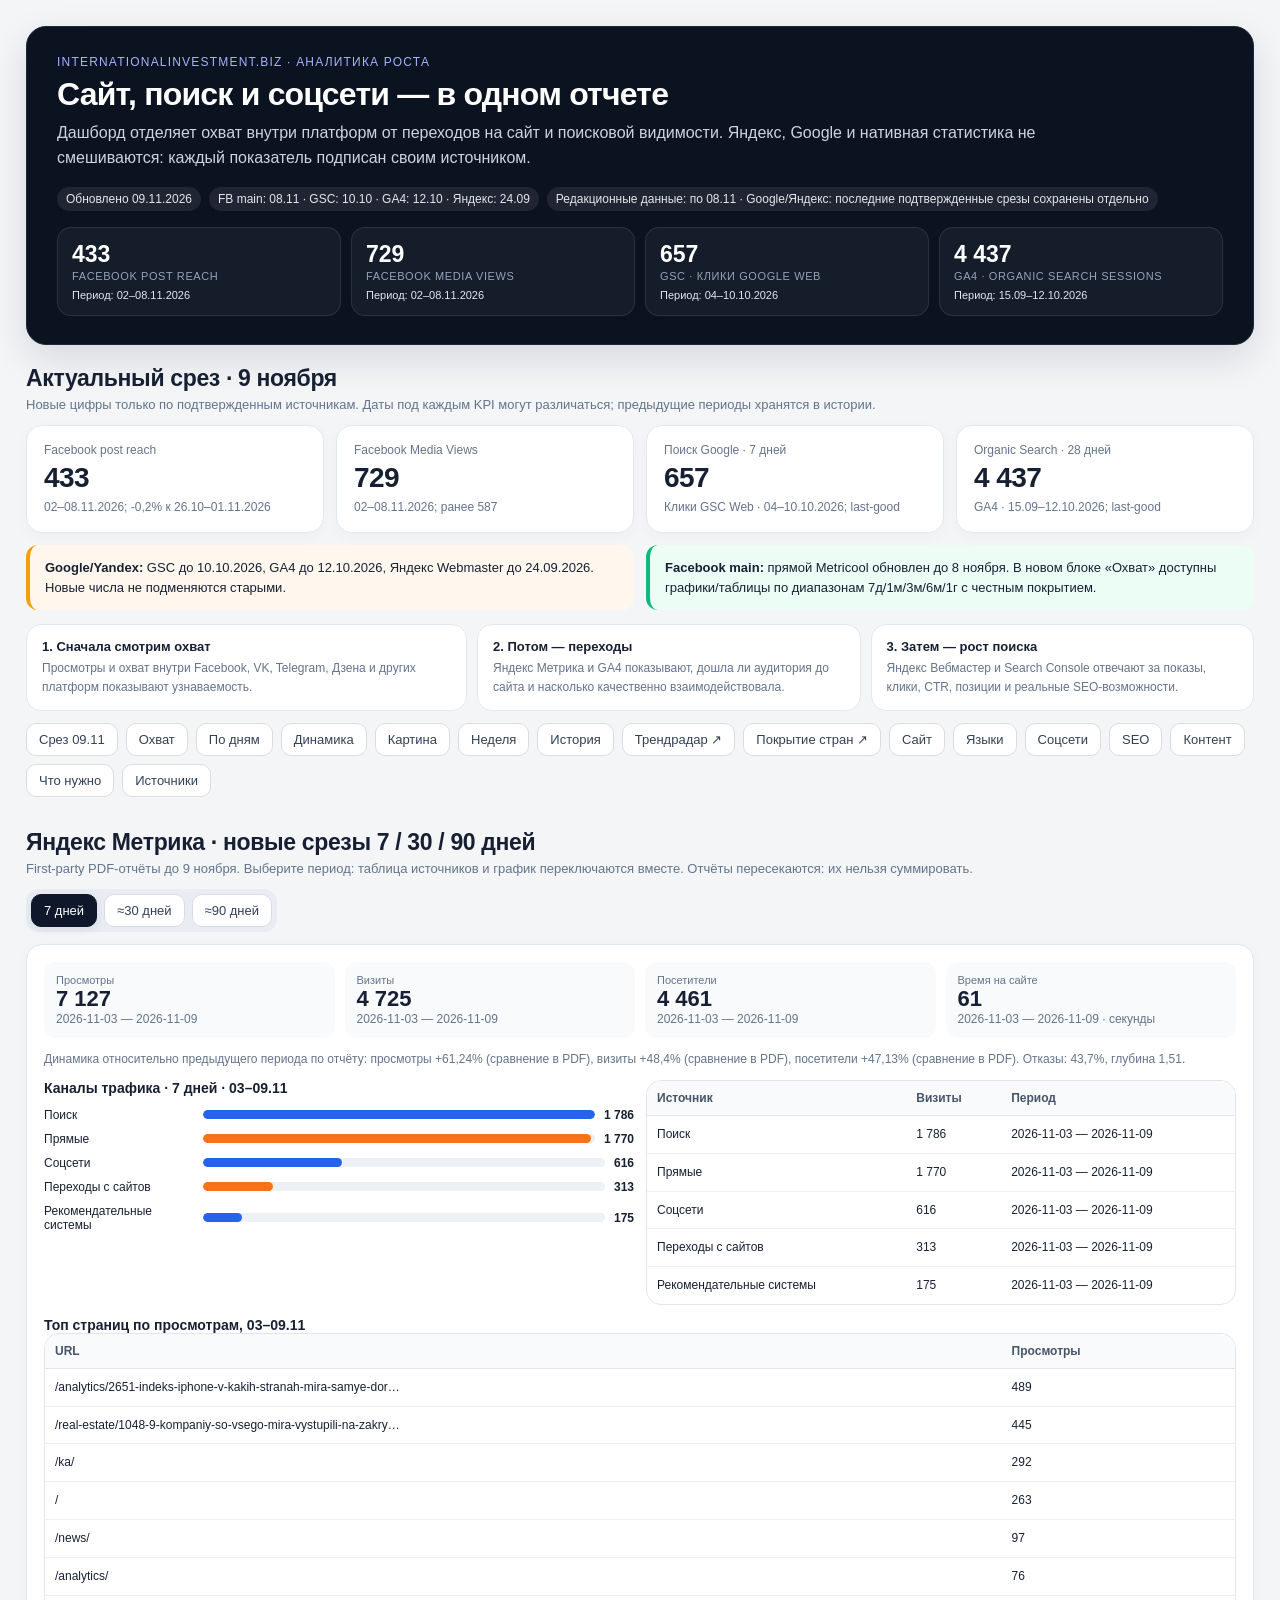
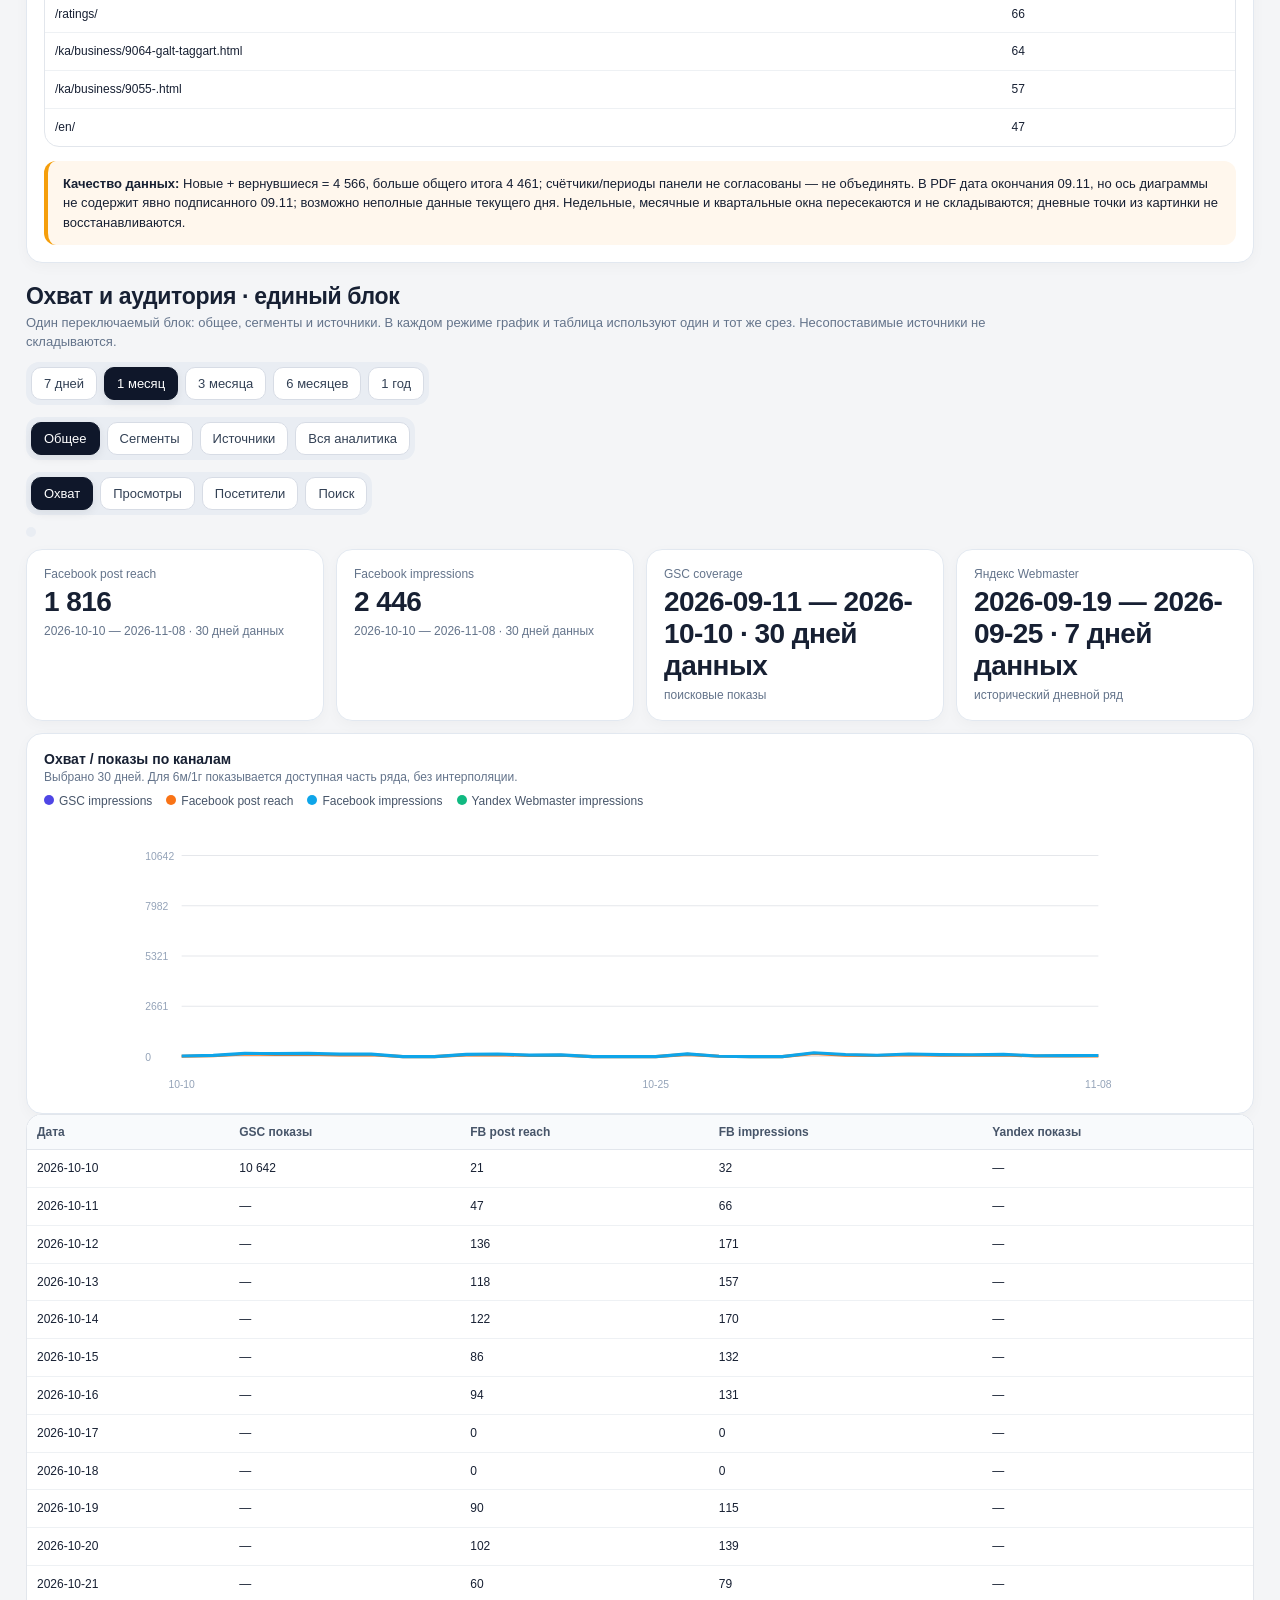
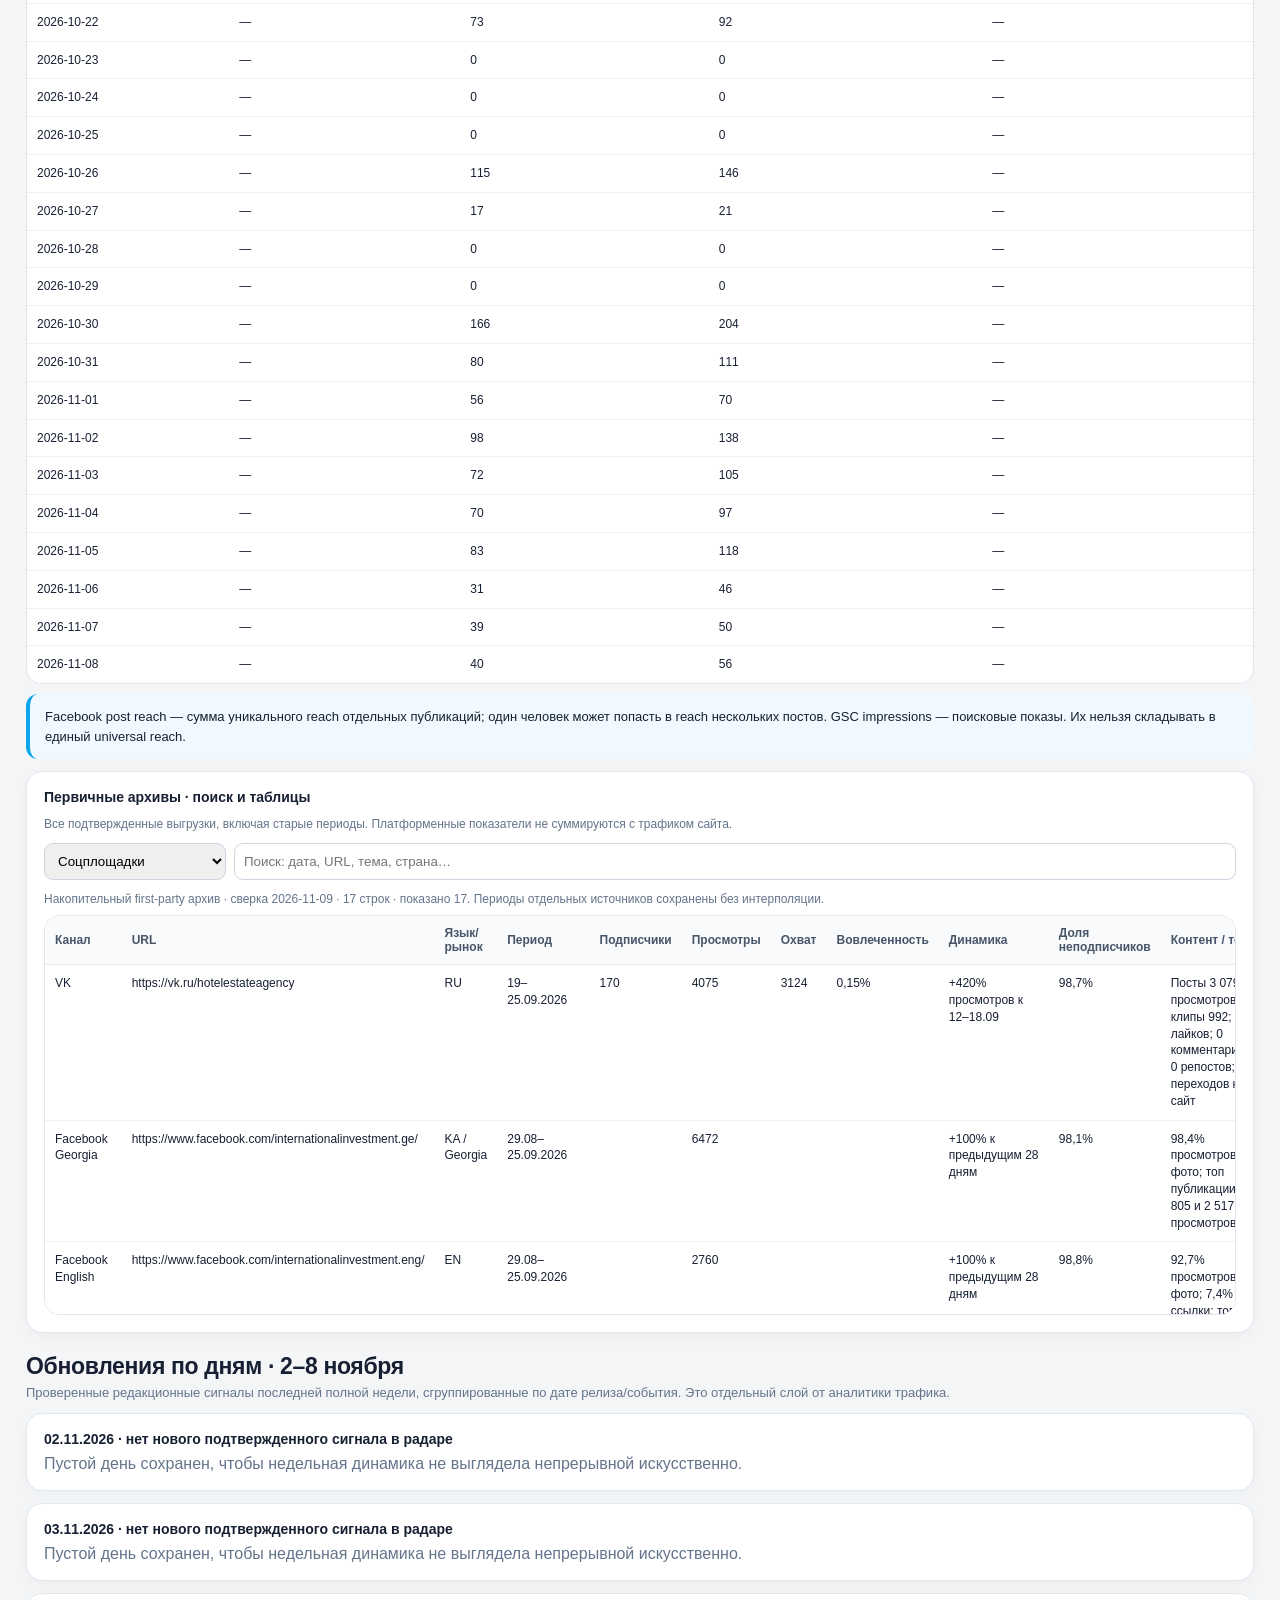
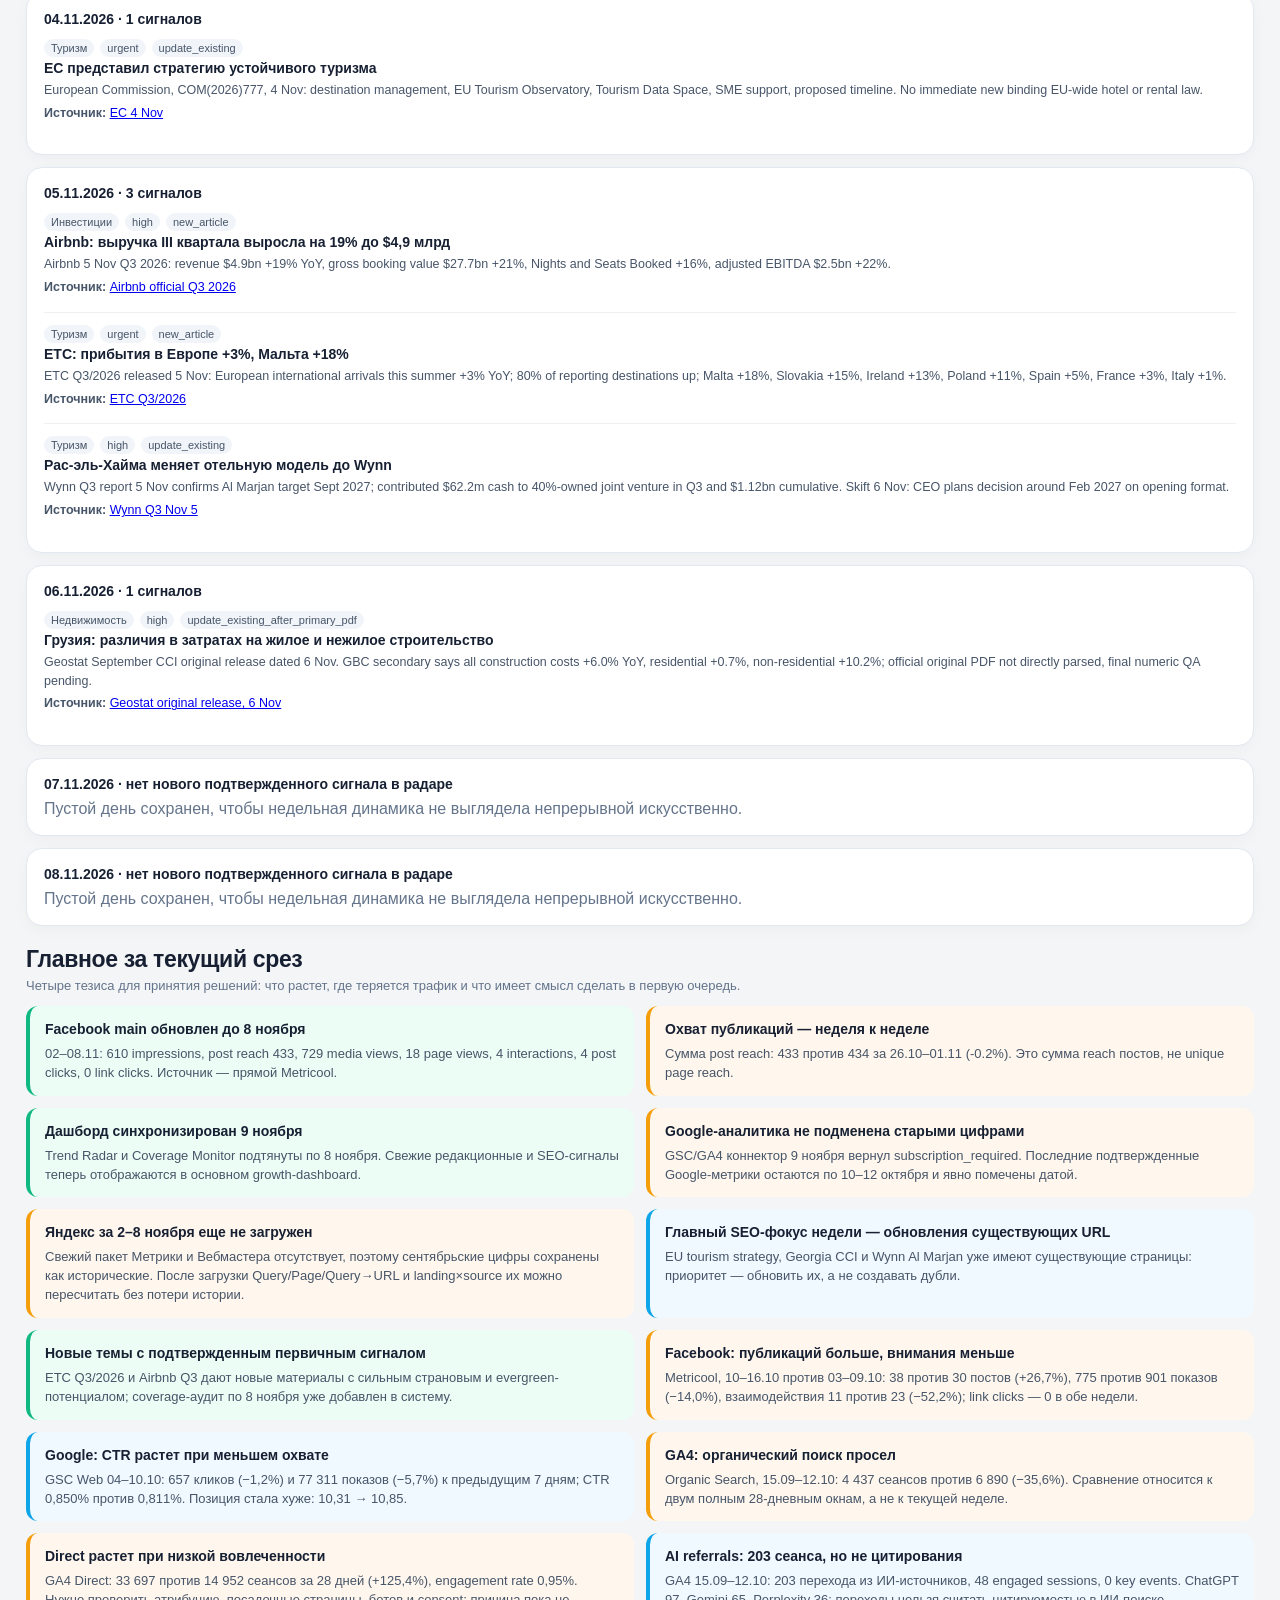
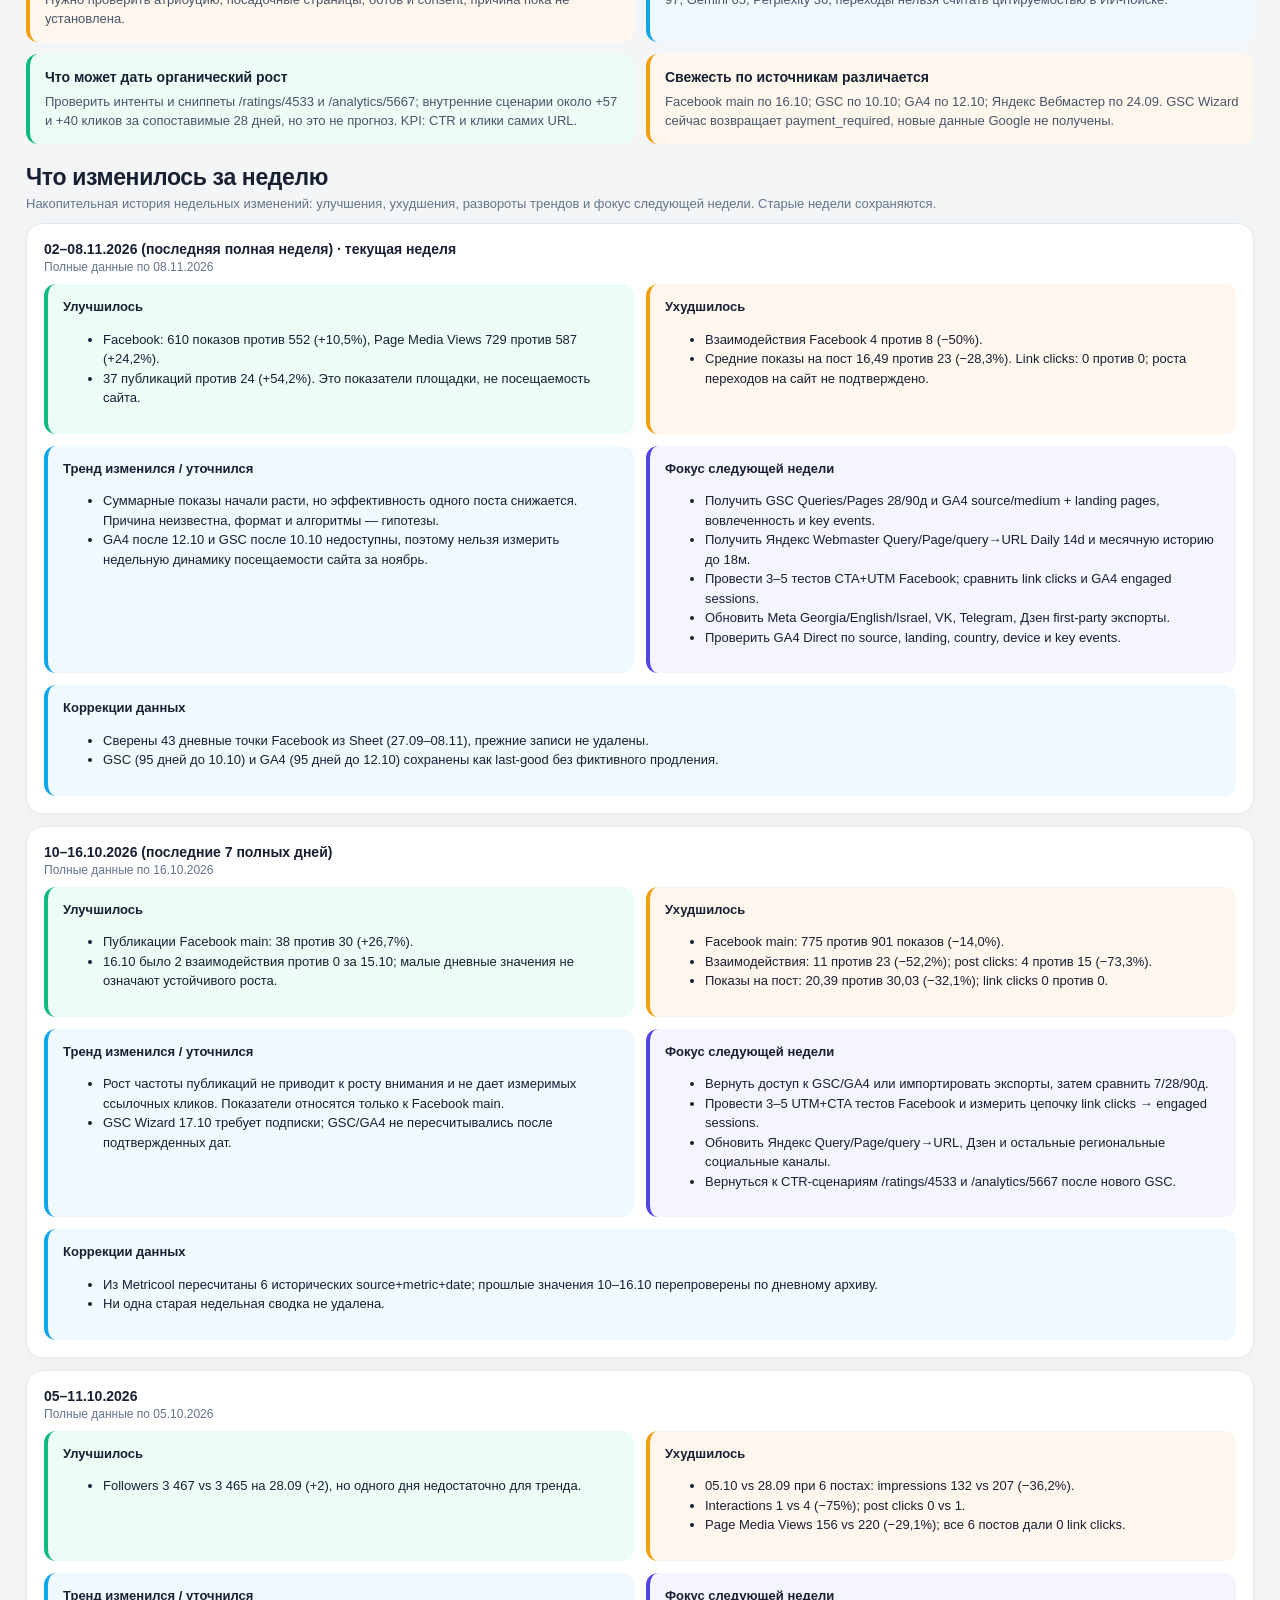
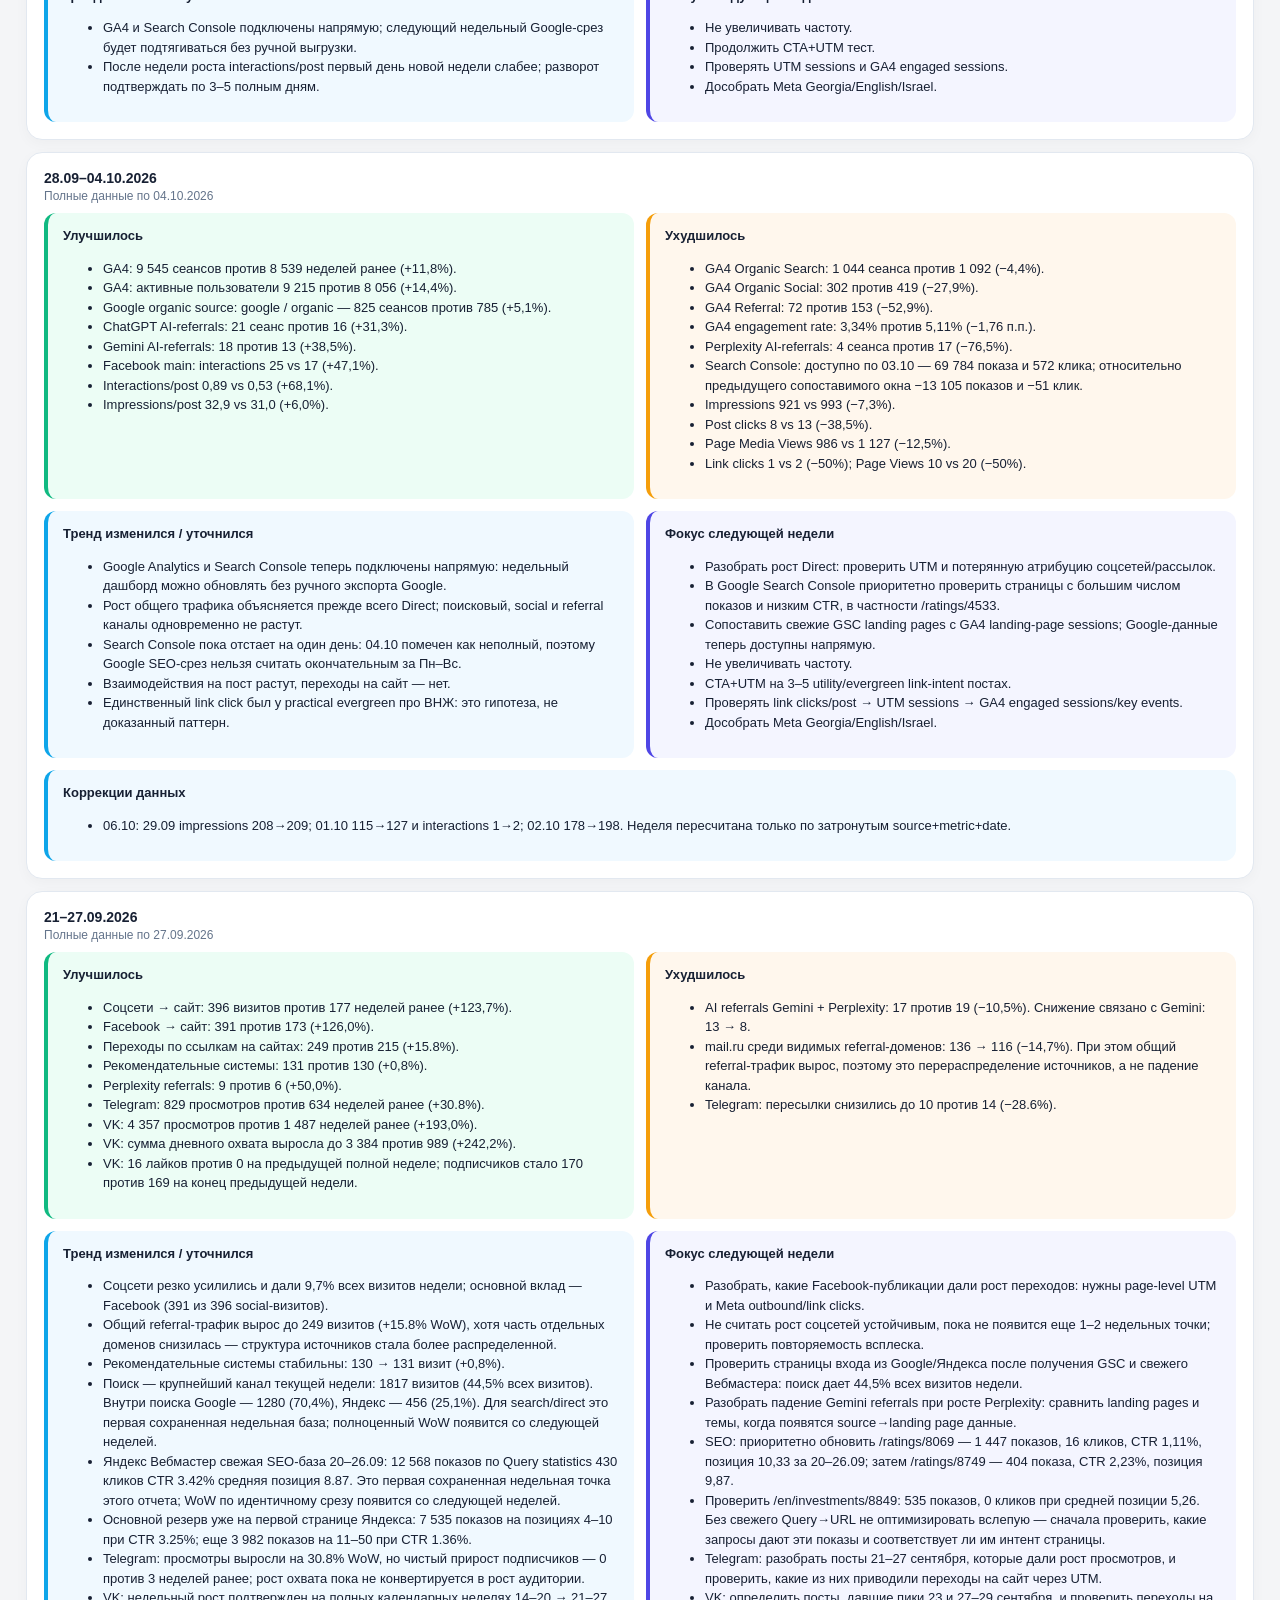
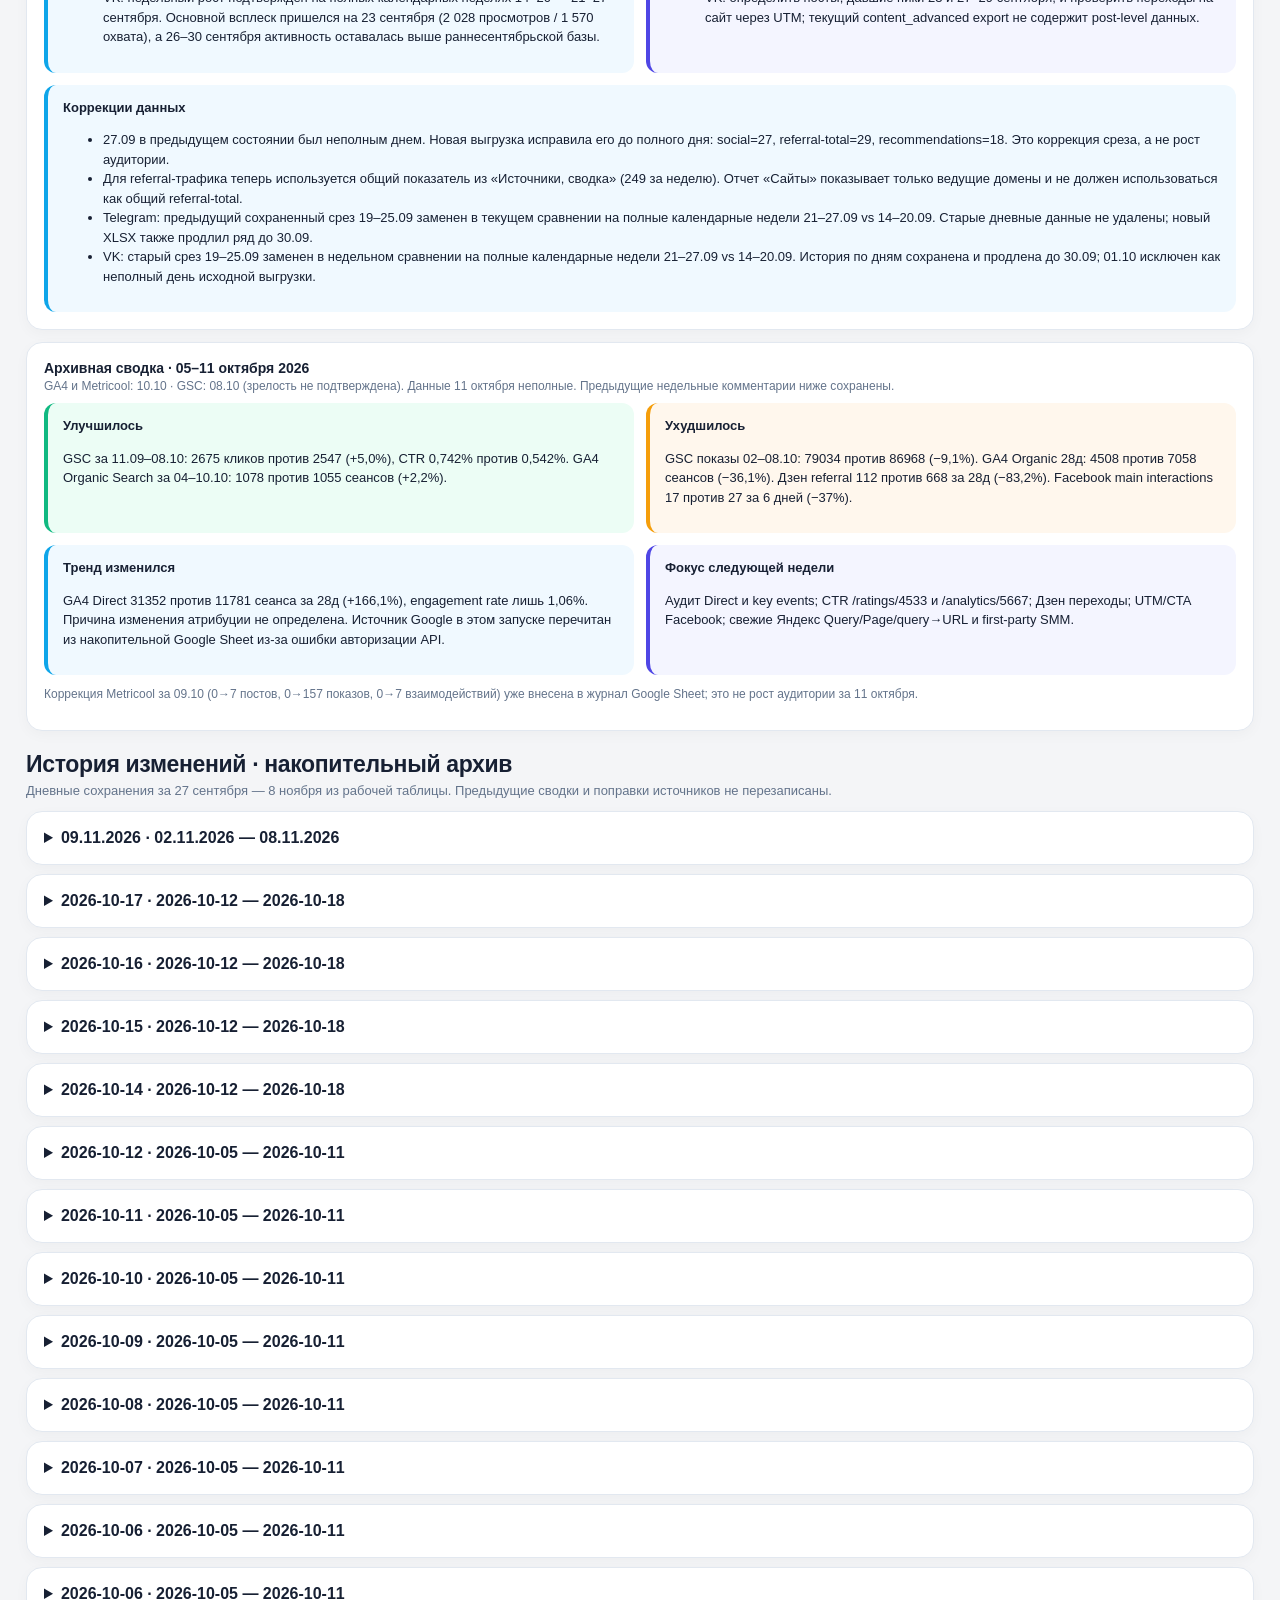
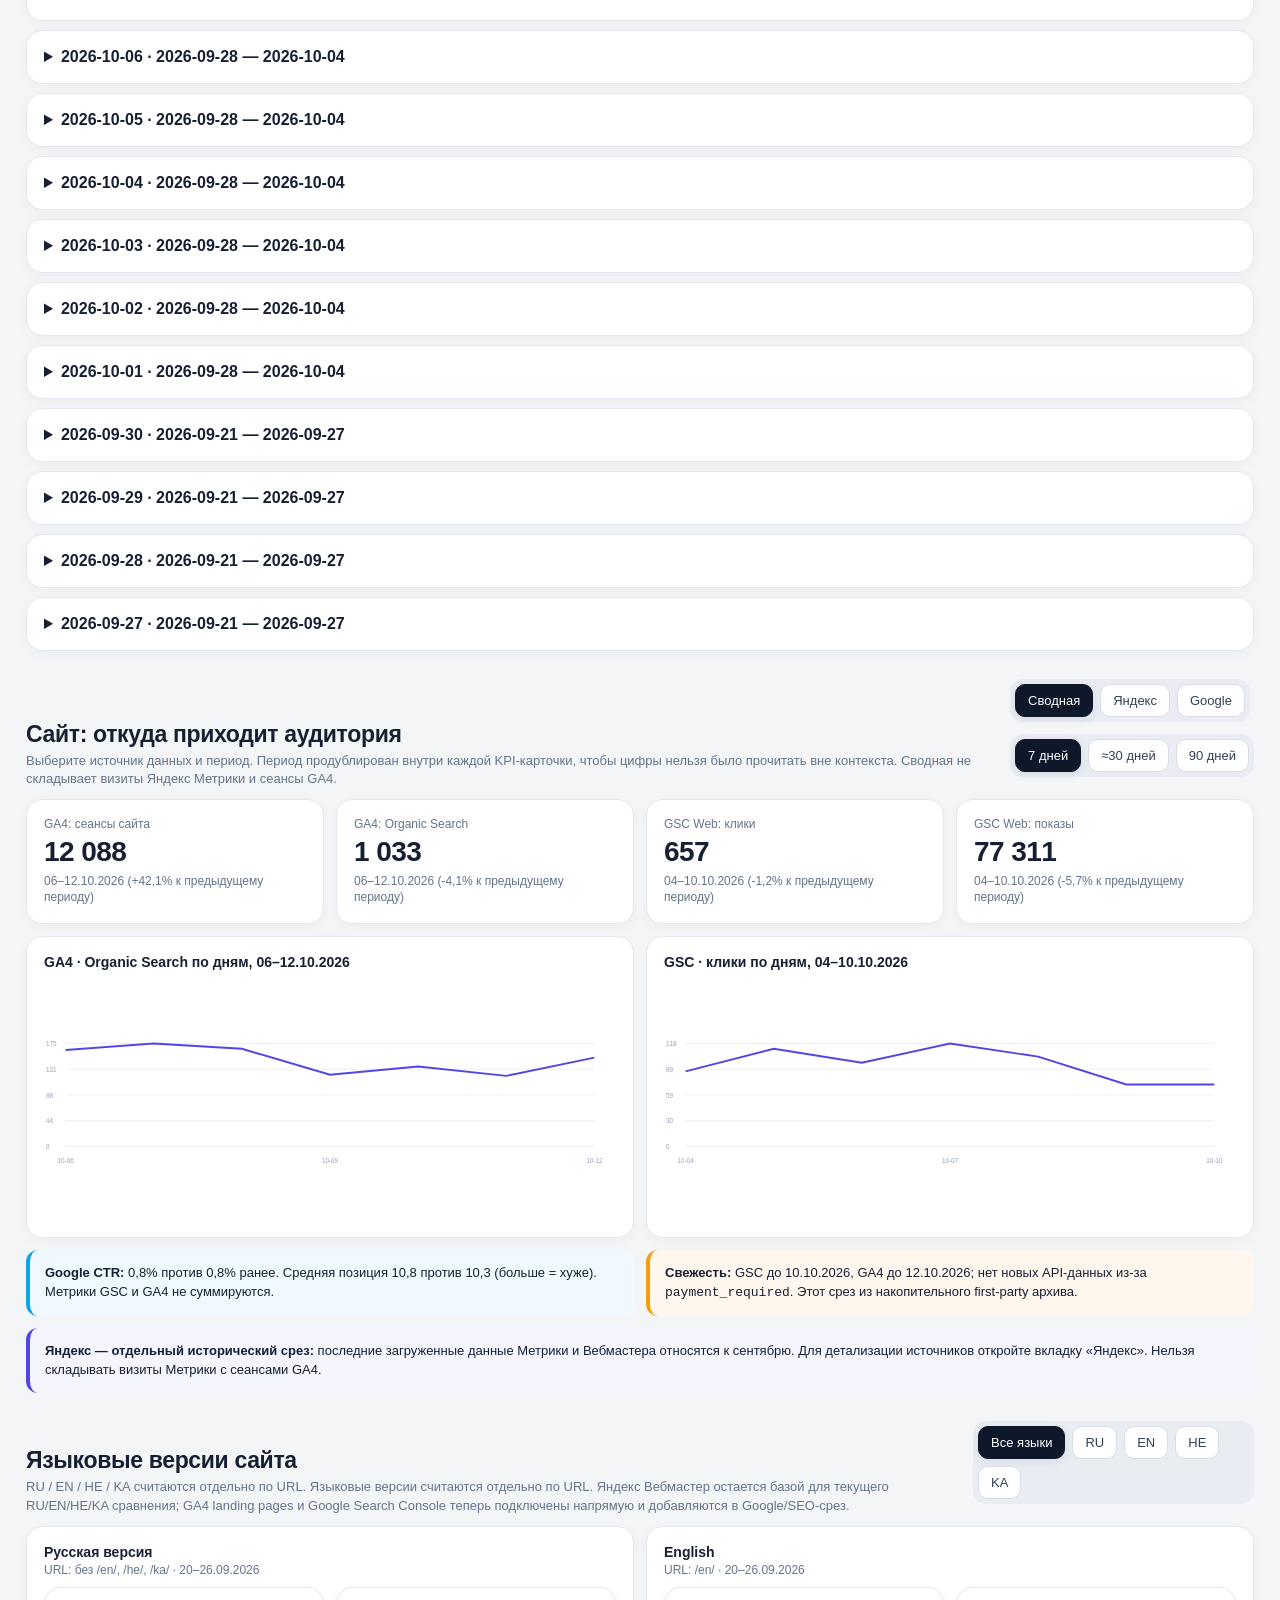
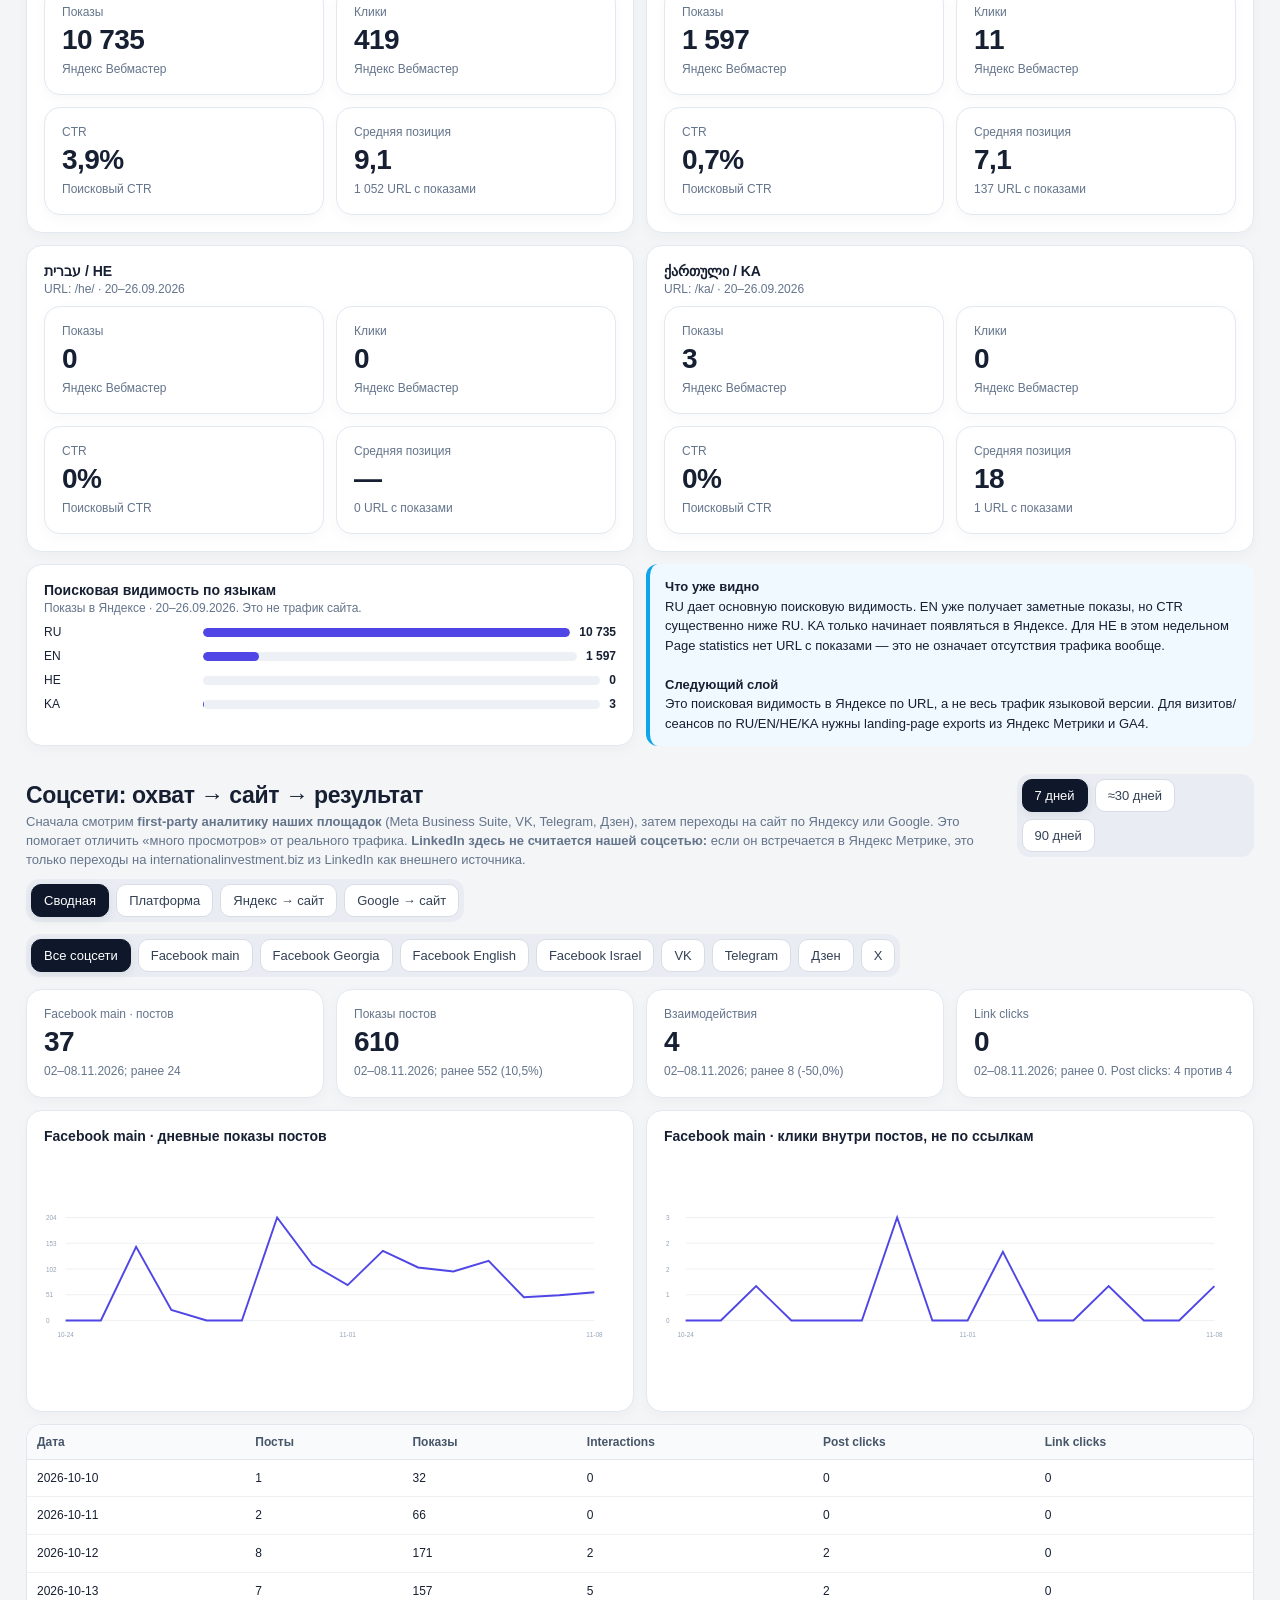
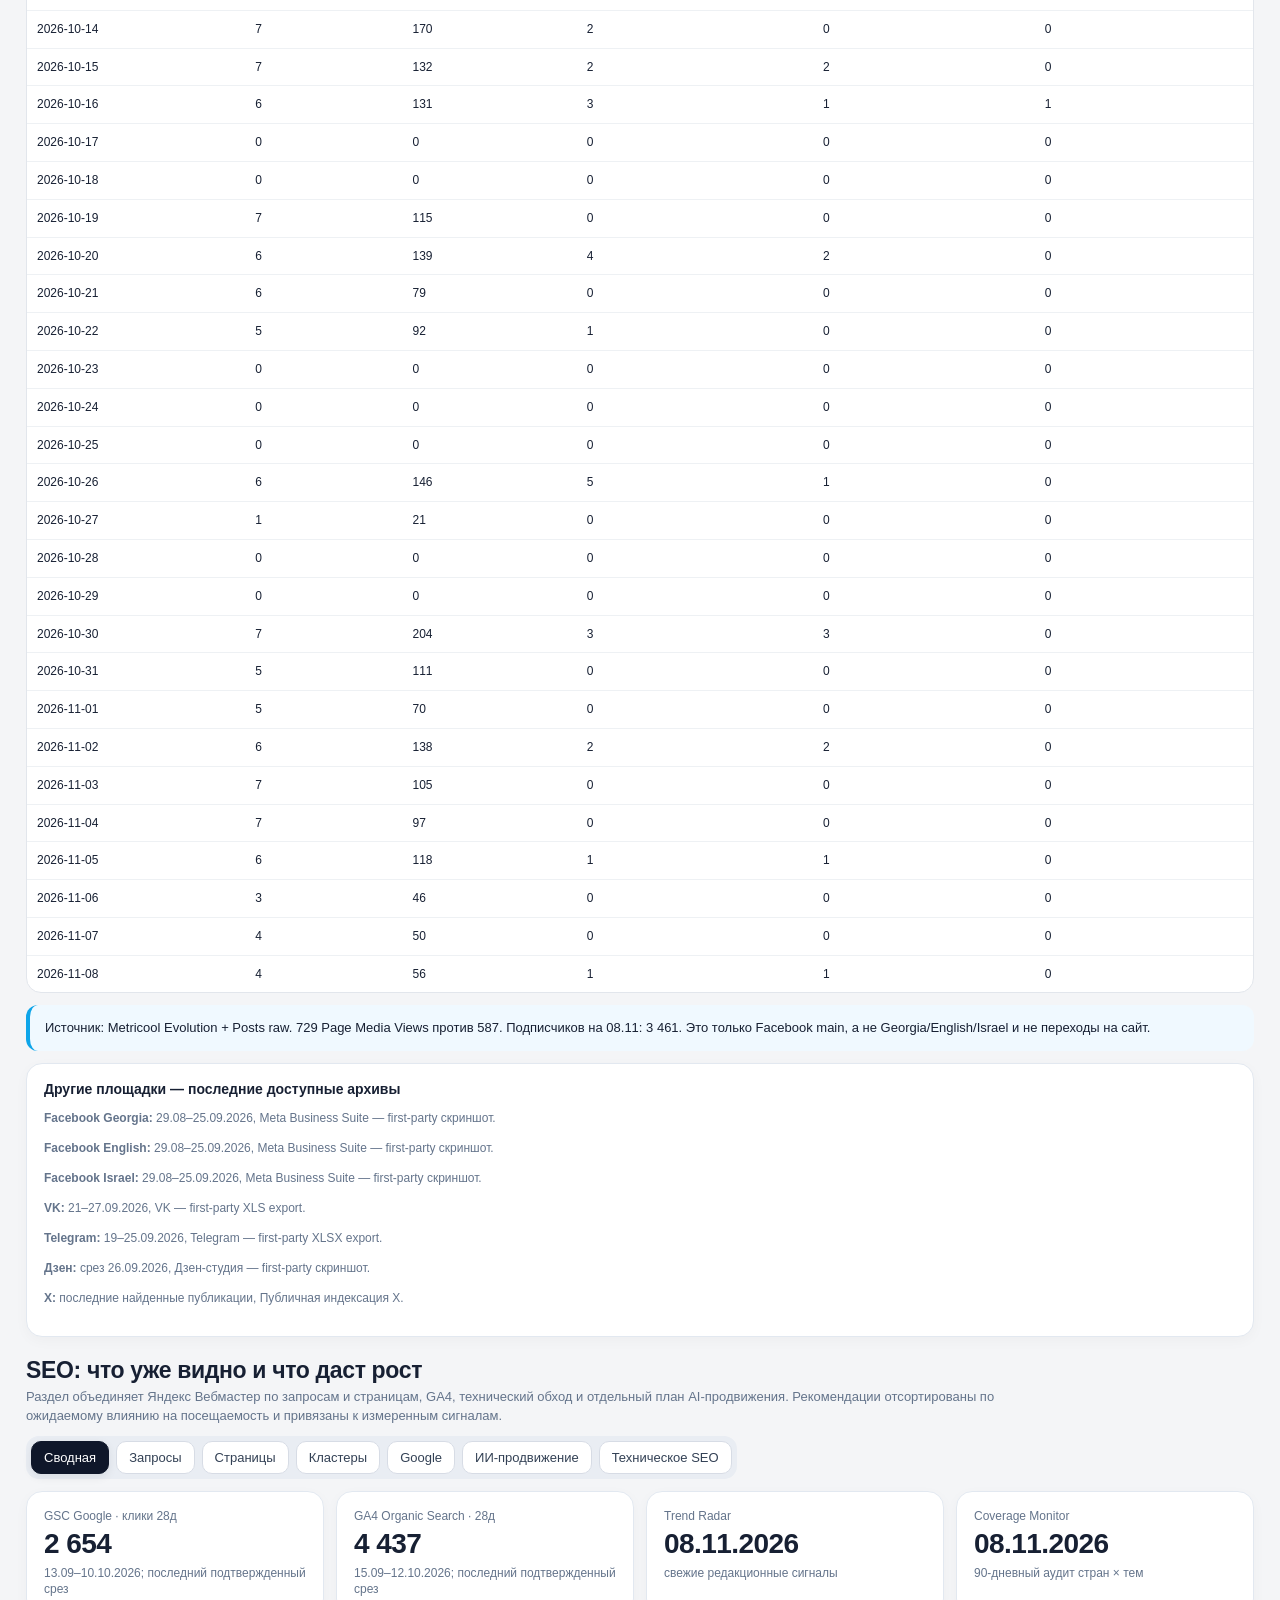
==== commit 3cfb8dca: "Show first-party Yandex search phrases as separate SEO PDF source; preserve query report scope" ====
--- a/index.html
+++ b/index.html
@@ -9,11 +9,11 @@
 <section class="section" id="languages"><div class="sectionHead"><div><h2>Языковые версии сайта</h2><div class="desc">RU / EN / HE / KA считаются отдельно по URL. Языковые версии считаются отдельно по URL. Яндекс Вебмастер остается базой для текущего RU/EN/HE/KA сравнения; GA4 landing pages и Google Search Console теперь подключены напрямую и добавляются в Google/SEO-срез.</div></div><div class="sourceTabs" id="languageTabs"></div></div><div id="languageBody"></div></section>
 <section class="section" id="social"><div class="sectionHead"><div><h2>Соцсети: охват → сайт → результат</h2><div class="desc">Сначала смотрим <b>first-party аналитику наших площадок</b> (Meta Business Suite, VK, Telegram, Дзен), затем переходы на сайт по Яндексу или Google. Это помогает отличить «много просмотров» от реального трафика. <b>LinkedIn здесь не считается нашей соцсетью:</b> если он встречается в Яндекс Метрике, это только переходы на internationalinvestment.biz из LinkedIn как внешнего источника.</div></div><div class="periodTabs" id="socialPeriods"></div></div><div class="sourceTabs" id="socialSourceTabs"></div><div class="socialTabs" id="socialTabs"></div><div id="socialBody"></div></section>
 <section class="section" id="seo"><div class="sectionHead"><div><h2>SEO: что уже видно и что даст рост</h2><div class="desc">Раздел объединяет Яндекс Вебмастер по запросам и страницам, GA4, технический обход и отдельный план AI-продвижения. Рекомендации отсортированы по ожидаемому влиянию на посещаемость и привязаны к измеренным сигналам.</div></div></div><div class="seoTabs" id="seoTabs"></div><div id="seoBody"></div></section>
-<section class="section" id="content"><div class="sectionHead"><div><h2>Статьи, которые уже работают в плюс</h2><div class="desc">Здесь отдельно показаны материалы, которые уже получают поисковые клики или заметный входящий трафик. Ниже — что с ними делать, чтобы усилить результат.</div></div></div><div id="workingArticles"></div></section>
+<section class="section" id="yandexPhrasePdf"><div class="sectionHead"><div><h2>Яндекс Метрика · поисковые фразы</h2><div class="desc">First-party аналитика по поисковым фразам: 7 / 30 / 90 дней. Это выборка видимых запросов и отдельный группированный отчет, не все визиты из поиска и не позиции/CTR Яндекс Вебмастера.</div></div></div><div class="sourceTabs" id="ymPhraseButtons"><button class="pill active" data-phrase-window="0">7 дней</button><button class="pill" data-phrase-window="1">≈30 дней</button><button class="pill" data-phrase-window="2">≈90 дней</button></div><div id="ymPhraseBody" class="card"><span class="muted">Загружаю данные поисковых фраз…</span></div></section><section class="section" id="content"><div class="sectionHead"><div><h2>Статьи, которые уже работают в плюс</h2><div class="desc">Здесь отдельно показаны материалы, которые уже получают поисковые клики или заметный входящий трафик. Ниже — что с ними делать, чтобы усилить результат.</div></div></div><div id="workingArticles"></div></section>
 <section class="section" id="needs"><div class="sectionHead"><div><h2>Чего не хватает для следующего шага</h2><div class="desc">Этот блок обновляется вместе с отчетом: что нужно выгрузить мне для точной аналитики и что имеет смысл запросить у команды.</div></div></div><div class="grid twoCol"><div class="card"><div class="chartTitle">Нужно выгрузить для следующего обновления</div><div id="dataNeeds" class="seoList" style="margin-top:10px"></div></div><div class="card"><div class="chartTitle">Что запросить у команды</div><div id="teamNeeds" class="seoList" style="margin-top:10px"></div></div></div></section>
 <section class="section" id="sourcesSec"><div class="sectionHead"><div><h2>Источники и ограничения</h2><div class="desc">Чтобы не путать охват, показы, просмотры, визиты и сеансы, каждый источник хранится отдельно. Это особенно важно при сравнении соцсетей, Яндекс Метрики и GA4.</div></div></div><div class="grid twoCol" id="sources"></div></section>
 <div class="foot">Facebook main обновляется напрямую через Metricool и подтвержден по 08.11. GSC/GA4 остаются last-good 10.10/12.10 из-за subscription_required; Яндекс Метрика — новые PDF-срезы до 09.11; Яндекс Вебмастер — последний экспорт сентября. Длинные диапазоны показывают только реально сохраненную часть ряда, без интерполяции.</div></div>
-<script id="dashboard-data" type="application/json">{"title":"International Investment — единый аналитический дашборд","updated":"09.11.2026","last_complete_date":"08.11.2026","yandex":{"periods":{"7d":{"label":"7 дней","start":"2026-09-21","end":"2026-09-27","social_visits":396,"social_delta":123.72881355932202,"site_ref_visits":249,"site_ref_delta":15.81395348837209,"recommender_visits":131,"recommender_delta":0.7692307692307665,"ai_visits":17,"ai_delta":-10.526315789473683,"social_sources":{"Facebook":391,"X":2,"Linked in":0,"ВКонтакте":0,"instagram.com":3},"site_sources":{"https://mail.ru/":116,"https://yablor.ru/":23,"https://yakapitalist.ru/":23,"https://perplexity.ai/":9,"https://gemini.google.com/":8},"search_visits":1817,"direct_visits":1459,"total_visits":4083,"search_share_pct":44.50159196669116,"direct_share_pct":35.733529267695324,"social_share_pct":9.698750918442322,"site_ref_share_pct":6.098457016899339,"recommender_share_pct":3.2084251775655153,"search_sources":{"Google":1280,"Яндекс":456,"Bing":58,"DuckDuckGo":13,"Yahoo!":7}},"30d":{"label":"30 дней","start":"2026-08-29","end":"2026-09-27","social_visits":1015,"social_delta":null,"site_ref_visits":1012,"site_ref_delta":null,"recommender_visits":659,"recommender_delta":null,"ai_visits":69,"ai_delta":null,"social_sources":{"Facebook":1000,"X":3,"Linked in":3,"ВКонтакте":4,"instagram.com":4},"site_sources":{"https://gemini.google.com/":39,"https://perplexity.ai/":30,"https://mail.ru/":612,"https://yablor.ru/":23,"https://yakapitalist.ru/":114}},"90d":{"label":"90 дней","start":"2026-06-29","end":"2026-09-26","social_visits":3509,"social_delta":12000,"site_ref_visits":4644,"site_ref_delta":13168.571428571428,"recommender_visits":113,"recommender_delta":null,"ai_visits":116,"ai_delta":11500,"social_sources":{"Facebook":3368,"X":53,"Linked in":50,"ВКонтакте":24,"instagram.com":8},"site_sources":{"https://gemini.google.com/":116,"https://yablor.ru/":114,"https://mail.ru/":2870,"https://yakapitalist.ru/":221,"https://dzen.ru/":365}}},"daily":{"social":[{"date":"2026-06-28","Facebook":29,"X":0,"Linked in":0,"ВКонтакте":0,"instagram.com":0,"total":29},{"date":"2026-06-29","Facebook":48,"X":1,"Linked in":0,"ВКонтакте":1,"instagram.com":0,"total":50},{"date":"2026-06-30","Facebook":49,"X":1,"Linked in":0,"ВКонтакте":0,"instagram.com":0,"total":50},{"date":"2026-07-01","Facebook":35,"X":0,"Linked in":0,"ВКонтакте":1,"instagram.com":0,"total":36},{"date":"2026-07-02","Facebook":20,"X":0,"Linked in":0,"ВКонтакте":0,"instagram.com":0,"total":21},{"date":"2026-07-03","Facebook":27,"X":2,"Linked in":0,"ВКонтакте":0,"instagram.com":0,"total":29},{"date":"2026-07-04","Facebook":33,"X":0,"Linked in":0,"ВКонтакте":0,"instagram.com":0,"total":33},{"date":"2026-07-05","Facebook":15,"X":0,"Linked in":0,"ВКонтакте":0,"instagram.com":0,"total":15},{"date":"2026-07-06","Facebook":31,"X":0,"Linked in":0,"ВКонтакте":0,"instagram.com":0,"total":31},{"date":"2026-07-07","Facebook":34,"X":0,"Linked in":0,"ВКонтакте":0,"instagram.com":0,"total":35},{"date":"2026-07-08","Facebook":32,"X":0,"Linked in":0,"ВКонтакте":0,"instagram.com":1,"total":33},{"date":"2026-07-09","Facebook":46,"X":0,"Linked in":0,"ВКонтакте":2,"instagram.com":0,"total":48},{"date":"2026-07-10","Facebook":34,"X":1,"Linked in":0,"ВКонтакте":2,"instagram.com":0,"total":37},{"date":"2026-07-11","Facebook":45,"X":2,"Linked in":0,"ВКонтакте":0,"instagram.com":1,"total":48},{"date":"2026-07-12","Facebook":19,"X":0,"Linked in":0,"ВКонтакте":0,"instagram.com":0,"total":19},{"date":"2026-07-13","Facebook":57,"X":1,"Linked in":0,"ВКонтакте":0,"instagram.com":0,"total":58},{"date":"2026-07-14","Facebook":58,"X":1,"Linked in":0,"ВКонтакте":0,"instagram.com":0,"total":59},{"date":"2026-07-15","Facebook":10,"X":0,"Linked in":0,"ВКонтакте":0,"instagram.com":0,"total":10},{"date":"2026-07-16","Facebook":52,"X":0,"Linked in":0,"ВКонтакте":0,"instagram.com":0,"total":52},{"date":"2026-07-17","Facebook":46,"X":4,"Linked in":0,"ВКонтакте":0,"instagram.com":0,"total":50},{"date":"2026-07-18","Facebook":27,"X":1,"Linked in":0,"ВКонтакте":0,"instagram.com":0,"total":28},{"date":"2026-07-19","Facebook":42,"X":2,"Linked in":0,"ВКонтакте":1,"instagram.com":0,"total":45},{"date":"2026-07-20","Facebook":54,"X":1,"Linked in":0,"ВКонтакте":1,"instagram.com":0,"total":56},{"date":"2026-07-21","Facebook":66,"X":0,"Linked in":0,"ВКонтакте":0,"instagram.com":0,"total":66},{"date":"2026-07-22","Facebook":63,"X":1,"Linked in":0,"ВКонтакте":0,"instagram.com":0,"total":64},{"date":"2026-07-23","Facebook":60,"X":1,"Linked in":0,"ВКонтакте":0,"instagram.com":0,"total":61},{"date":"2026-07-24","Facebook":49,"X":1,"Linked in":0,"ВКонтакте":0,"instagram.com":0,"total":50},{"date":"2026-07-25","Facebook":21,"X":1,"Linked in":0,"ВКонтакте":0,"instagram.com":0,"total":22},{"date":"2026-07-26","Facebook":46,"X":0,"Linked in":0,"ВКонтакте":1,"instagram.com":0,"total":47},{"date":"2026-07-27","Facebook":47,"X":0,"Linked in":0,"ВКонтакте":1,"instagram.com":0,"total":48},{"date":"2026-07-28","Facebook":66,"X":1,"Linked in":0,"ВКонтакте":0,"instagram.com":1,"total":68},{"date":"2026-07-29","Facebook":28,"X":0,"Linked in":0,"ВКонтакте":2,"instagram.com":0,"total":30},{"date":"2026-07-30","Facebook":39,"X":6,"Linked in":27,"ВКонтакте":0,"instagram.com":0,"total":72},{"date":"2026-07-31","Facebook":64,"X":1,"Linked in":4,"ВКонтакте":0,"instagram.com":0,"total":69},{"date":"2026-08-01","Facebook":25,"X":0,"Linked in":3,"ВКонтакте":0,"instagram.com":0,"total":28},{"date":"2026-08-02","Facebook":10,"X":1,"Linked in":0,"ВКонтакте":0,"instagram.com":0,"total":11},{"date":"2026-08-03","Facebook":45,"X":1,"Linked in":2,"ВКонтакте":0,"instagram.com":0,"total":48},{"date":"2026-08-04","Facebook":24,"X":2,"Linked in":3,"ВКонтакте":0,"instagram.com":0,"total":29},{"date":"2026-08-05","Facebook":79,"X":4,"Linked in":3,"ВКонтакте":1,"instagram.com":0,"total":87},{"date":"2026-08-06","Facebook":35,"X":2,"Linked in":0,"ВКонтакте":0,"instagram.com":0,"total":37},{"date":"2026-08-07","Facebook":33,"X":2,"Linked in":0,"ВКонтакте":0,"instagram.com":0,"total":35},{"date":"2026-08-08","Facebook":3,"X":0,"Linked in":1,"ВКонтакте":0,"instagram.com":0,"total":4},{"date":"2026-08-09","Facebook":1,"X":1,"Linked in":2,"ВКонтакте":0,"instagram.com":0,"total":4},{"date":"2026-08-10","Facebook":48,"X":0,"Linked in":0,"ВКонтакте":0,"instagram.com":0,"total":48},{"date":"2026-08-11","Facebook":45,"X":1,"Linked in":0,"ВКонтакте":1,"instagram.com":0,"total":47},{"date":"2026-08-12","Facebook":33,"X":0,"Linked in":1,"ВКонтакте":2,"instagram.com":0,"total":36},{"date":"2026-08-13","Facebook":57,"X":2,"Linked in":0,"ВКонтакте":0,"instagram.com":0,"total":59},{"date":"2026-08-14","Facebook":48,"X":0,"Linked in":0,"ВКонтакте":0,"instagram.com":0,"total":48},{"date":"2026-08-15","Facebook":6,"X":0,"Linked in":0,"ВКонтакте":0,"instagram.com":0,"total":7},{"date":"2026-08-16","Facebook":17,"X":0,"Linked in":0,"ВКонтакте":0,"instagram.com":0,"total":17},{"date":"2026-08-17","Facebook":44,"X":0,"Linked in":1,"ВКонтакте":1,"instagram.com":0,"total":47},{"date":"2026-08-18","Facebook":56,"X":1,"Linked in":0,"ВКонтакте":0,"instagram.com":0,"total":57},{"date":"2026-08-19","Facebook":59,"X":0,"Linked in":0,"ВКонтакте":0,"instagram.com":0,"total":59},{"date":"2026-08-20","Facebook":29,"X":3,"Linked in":0,"ВКонтакте":0,"instagram.com":0,"total":32},{"date":"2026-08-21","Facebook":49,"X":0,"Linked in":0,"ВКонтакте":0,"instagram.com":0,"total":49},{"date":"2026-08-22","Facebook":24,"X":0,"Linked in":0,"ВКонтакте":1,"instagram.com":0,"total":26},{"date":"2026-08-23","Facebook":12,"X":0,"Linked in":0,"ВКонтакте":0,"instagram.com":0,"total":12},{"date":"2026-08-24","Facebook":41,"X":0,"Linked in":0,"ВКонтакте":1,"instagram.com":0,"total":42},{"date":"2026-08-25","Facebook":87,"X":0,"Linked in":0,"ВКонтакте":0,"instagram.com":0,"total":87},{"date":"2026-08-26","Facebook":28,"X":0,"Linked in":0,"ВКонтакте":0,"instagram.com":0,"total":28},{"date":"2026-08-27","Facebook":52,"X":1,"Linked in":0,"ВКонтакте":0,"instagram.com":0,"total":53},{"date":"2026-08-28","Facebook":42,"X":0,"Linked in":0,"ВКонтакте":1,"instagram.com":1,"total":44},{"date":"2026-08-29","Facebook":14,"X":0,"Linked in":0,"ВКонтакте":0,"instagram.com":0,"total":14},{"date":"2026-08-30","Facebook":15,"X":0,"Linked in":0,"ВКонтакте":0,"instagram.com":0,"total":15},{"date":"2026-08-31","Facebook":34,"X":0,"Linked in":0,"ВКонтакте":0,"instagram.com":1,"total":35},{"date":"2026-09-01","Facebook":36,"X":0,"Linked in":0,"ВКонтакте":0,"instagram.com":0,"total":36},{"date":"2026-09-02","Facebook":33,"X":0,"Linked in":0,"ВКонтакте":0,"instagram.com":0,"total":33},{"date":"2026-09-03","Facebook":25,"X":0,"Linked in":0,"ВКонтакте":0,"instagram.com":0,"total":26},{"date":"2026-09-04","Facebook":36,"X":0,"Linked in":0,"ВКонтакте":1,"instagram.com":0,"total":37},{"date":"2026-09-05","Facebook":11,"X":0,"Linked in":0,"ВКонтакте":0,"instagram.com":0,"total":11},{"date":"2026-09-06","Facebook":11,"X":0,"Linked in":0,"ВКонтакте":0,"instagram.com":0,"total":11},{"date":"2026-09-07","Facebook":37,"X":0,"Linked in":0,"ВКонтакте":1,"instagram.com":0,"total":38},{"date":"2026-09-08","Facebook":37,"X":0,"Linked in":1,"ВКонтакте":0,"instagram.com":0,"total":38},{"date":"2026-09-09","Facebook":43,"X":0,"Linked in":0,"ВКонтакте":0,"instagram.com":0,"total":43},{"date":"2026-09-10","Facebook":39,"X":0,"Linked in":0,"ВКонтакте":0,"instagram.com":0,"total":39},{"date":"2026-09-11","Facebook":45,"X":0,"Linked in":1,"ВКонтакте":0,"instagram.com":0,"total":46},{"date":"2026-09-12","Facebook":15,"X":0,"Linked in":0,"ВКонтакте":0,"instagram.com":0,"total":15},{"date":"2026-09-13","Facebook":5,"X":0,"Linked in":0,"ВКонтакте":0,"instagram.com":0,"total":5},{"date":"2026-09-14","Facebook":37,"X":1,"Linked in":0,"ВКонтакте":0,"instagram.com":0,"total":38},{"date":"2026-09-15","Facebook":39,"X":0,"Linked in":1,"ВКонтакте":1,"instagram.com":0,"total":41},{"date":"2026-09-16","Facebook":32,"X":0,"Linked in":0,"ВКонтакте":0,"instagram.com":0,"total":32},{"date":"2026-09-17","Facebook":23,"X":0,"Linked in":0,"ВКонтакте":0,"instagram.com":0,"total":23},{"date":"2026-09-18","Facebook":23,"X":0,"Linked in":0,"ВКонтакте":1,"instagram.com":0,"total":24},{"date":"2026-09-19","Facebook":12,"X":0,"Linked in":0,"ВКонтакте":0,"instagram.com":0,"total":12},{"date":"2026-09-20","Facebook":7,"X":0,"Linked in":0,"ВКонтакте":0,"instagram.com":0,"total":7},{"date":"2026-09-21","Facebook":86,"X":0,"Linked in":0,"ВКонтакте":0,"instagram.com":0,"total":86},{"date":"2026-09-22","Facebook":44,"X":1,"Linked in":0,"ВКонтакте":0,"instagram.com":0,"total":45},{"date":"2026-09-23","Facebook":64,"X":1,"Linked in":0,"ВКонтакте":0,"instagram.com":2,"total":67},{"date":"2026-09-24","Facebook":78,"X":0,"Linked in":0,"ВКонтакте":0,"instagram.com":0,"total":78},{"date":"2026-09-25","Facebook":70,"X":0,"Linked in":0,"ВКонтакте":0,"instagram.com":0,"total":70},{"date":"2026-09-26","Facebook":22,"X":0,"Linked in":0,"ВКонтакте":0,"instagram.com":1,"total":23},{"date":"2026-09-27","Facebook":27,"X":0,"Linked in":0,"ВКонтакте":0,"instagram.com":0,"total":27}],"referrals":[{"date":"2026-08-28","https://mail.ru/":24,"https://yakapitalist.ru/":4,"https://dzen.ru/":6,"https://gemini.google.com/":2,"https://perplexity.ai/":3,"total":47},{"date":"2026-08-29","https://mail.ru/":24,"https://yakapitalist.ru/":0,"https://dzen.ru/":1,"https://gemini.google.com/":0,"https://perplexity.ai/":3,"total":30},{"date":"2026-08-30","https://mail.ru/":30,"https://yakapitalist.ru/":4,"https://dzen.ru/":2,"https://gemini.google.com/":0,"https://perplexity.ai/":1,"total":40},{"date":"2026-08-31","https://mail.ru/":23,"https://yakapitalist.ru/":6,"https://dzen.ru/":1,"https://gemini.google.com/":2,"https://perplexity.ai/":0,"total":40},{"date":"2026-09-01","https://mail.ru/":28,"https://yakapitalist.ru/":3,"https://dzen.ru/":0,"https://gemini.google.com/":3,"https://perplexity.ai/":0,"total":37},{"date":"2026-09-02","https://mail.ru/":17,"https://yakapitalist.ru/":8,"https://dzen.ru/":9,"https://gemini.google.com/":2,"https://perplexity.ai/":2,"total":44},{"date":"2026-09-03","https://mail.ru/":25,"https://yakapitalist.ru/":5,"https://dzen.ru/":7,"https://gemini.google.com/":3,"https://perplexity.ai/":1,"total":49},{"date":"2026-09-04","https://mail.ru/":23,"https://yakapitalist.ru/":7,"https://dzen.ru/":10,"https://gemini.google.com/":0,"https://perplexity.ai/":0,"total":43},{"date":"2026-09-05","https://mail.ru/":16,"https://yakapitalist.ru/":5,"https://dzen.ru/":4,"https://gemini.google.com/":0,"https://perplexity.ai/":0,"total":33},{"date":"2026-09-06","https://mail.ru/":17,"https://yakapitalist.ru/":3,"https://dzen.ru/":3,"https://gemini.google.com/":0,"https://perplexity.ai/":1,"total":29},{"date":"2026-09-07","https://mail.ru/":34,"https://yakapitalist.ru/":4,"https://dzen.ru/":8,"https://gemini.google.com/":0,"https://perplexity.ai/":1,"total":52},{"date":"2026-09-08","https://mail.ru/":35,"https://yakapitalist.ru/":2,"https://dzen.ru/":2,"https://gemini.google.com/":2,"https://perplexity.ai/":1,"total":48},{"date":"2026-09-09","https://mail.ru/":23,"https://yakapitalist.ru/":3,"https://dzen.ru/":0,"https://gemini.google.com/":3,"https://perplexity.ai/":2,"total":37},{"date":"2026-09-10","https://mail.ru/":13,"https://yakapitalist.ru/":3,"https://dzen.ru/":3,"https://gemini.google.com/":0,"https://perplexity.ai/":0,"total":25},{"date":"2026-09-11","https://mail.ru/":18,"https://yakapitalist.ru/":4,"https://dzen.ru/":3,"https://gemini.google.com/":0,"https://perplexity.ai/":3,"total":38},{"date":"2026-09-12","https://mail.ru/":22,"https://yakapitalist.ru/":3,"https://dzen.ru/":2,"https://gemini.google.com/":1,"https://perplexity.ai/":0,"total":29},{"date":"2026-09-13","https://mail.ru/":12,"https://yakapitalist.ru/":4,"https://dzen.ru/":0,"https://gemini.google.com/":2,"https://perplexity.ai/":0,"total":20},{"date":"2026-09-14","https://mail.ru/":6,"https://yakapitalist.ru/":6,"https://dzen.ru/":2,"https://gemini.google.com/":1,"https://perplexity.ai/":1,"total":21},{"date":"2026-09-15","https://mail.ru/":24,"https://yakapitalist.ru/":4,"https://dzen.ru/":2,"https://gemini.google.com/":2,"https://perplexity.ai/":0,"total":39},{"date":"2026-09-16","https://mail.ru/":13,"https://yakapitalist.ru/":4,"https://dzen.ru/":1,"https://gemini.google.com/":1,"https://perplexity.ai/":4,"total":26},{"date":"2026-09-17","https://mail.ru/":21,"https://yakapitalist.ru/":2,"https://dzen.ru/":1,"https://gemini.google.com/":4,"https://perplexity.ai/":0,"total":33},{"date":"2026-09-18","https://mail.ru/":22,"https://yakapitalist.ru/":3,"https://dzen.ru/":2,"https://gemini.google.com/":1,"https://perplexity.ai/":0,"total":31},{"date":"2026-09-19","https://mail.ru/":26,"https://yakapitalist.ru/":5,"https://dzen.ru/":0,"https://gemini.google.com/":2,"https://perplexity.ai/":0,"total":34},{"date":"2026-09-20","https://mail.ru/":24,"https://yakapitalist.ru/":3,"https://dzen.ru/":0,"https://gemini.google.com/":2,"https://perplexity.ai/":1,"total":31},{"date":"2026-09-21","https://mail.ru/":11,"https://yablor.ru/":0,"https://yakapitalist.ru/":2,"https://perplexity.ai/":0,"https://gemini.google.com/":2,"total":18},{"date":"2026-09-22","https://mail.ru/":20,"https://yablor.ru/":0,"https://yakapitalist.ru/":3,"https://perplexity.ai/":0,"https://gemini.google.com/":0,"total":26},{"date":"2026-09-23","https://mail.ru/":18,"https://yablor.ru/":0,"https://yakapitalist.ru/":4,"https://perplexity.ai/":3,"https://gemini.google.com/":0,"total":26},{"date":"2026-09-24","https://mail.ru/":18,"https://yablor.ru/":6,"https://yakapitalist.ru/":3,"https://perplexity.ai/":2,"https://gemini.google.com/":0,"total":35},{"date":"2026-09-25","https://mail.ru/":16,"https://yablor.ru/":5,"https://yakapitalist.ru/":1,"https://perplexity.ai/":0,"https://gemini.google.com/":6,"total":32},{"date":"2026-09-26","https://mail.ru/":24,"https://yablor.ru/":7,"https://yakapitalist.ru/":4,"https://perplexity.ai/":0,"https://gemini.google.com/":0,"total":40},{"date":"2026-09-27","https://mail.ru/":9,"https://yablor.ru/":5,"https://yakapitalist.ru/":6,"https://perplexity.ai/":4,"https://gemini.google.com/":0,"total":26}],"recommenders":[{"date":"2026-08-28","Дзен":27,"total":27},{"date":"2026-08-29","Дзен":28,"total":28},{"date":"2026-08-30","Дзен":28,"total":28},{"date":"2026-08-31","Дзен":16,"total":16},{"date":"2026-09-01","Дзен":21,"total":21},{"date":"2026-09-02","Дзен":29,"total":29},{"date":"2026-09-03","Дзен":26,"total":26},{"date":"2026-09-04","Дзен":24,"total":24},{"date":"2026-09-05","Дзен":29,"total":29},{"date":"2026-09-06","Дзен":47,"total":47},{"date":"2026-09-07","Дзен":36,"total":36},{"date":"2026-09-08","Дзен":25,"total":25},{"date":"2026-09-09","Дзен":18,"total":18},{"date":"2026-09-10","Дзен":18,"total":18},{"date":"2026-09-11","Дзен":19,"total":19},{"date":"2026-09-12","Дзен":13,"total":13},{"date":"2026-09-13","Дзен":21,"total":21},{"date":"2026-09-14","Дзен":15,"total":15},{"date":"2026-09-15","Дзен":20,"total":20},{"date":"2026-09-16","Дзен":16,"total":16},{"date":"2026-09-17","Дзен":16,"total":16},{"date":"2026-09-18","Дзен":17,"total":17},{"date":"2026-09-19","Дзен":25,"total":25},{"date":"2026-09-20","Дзен":21,"total":21},{"date":"2026-09-21","Дзен":13,"total":13},{"date":"2026-09-22","Дзен":20,"total":20},{"date":"2026-09-23","Дзен":22,"total":22},{"date":"2026-09-24","Дзен":23,"total":23},{"date":"2026-09-25","Дзен":19,"total":19},{"date":"2026-09-26","Дзен":16,"total":16},{"date":"2026-09-27","Дзен":18,"total":18}],"source_summary":[{"date":"2026-09-21","Поиск":260,"Прямые":186,"Соцсети":86,"Сайты":25,"Рекомендации":13,"total":578},{"date":"2026-09-22","Поиск":296,"Прямые":348,"Соцсети":45,"Сайты":35,"Рекомендации":20,"total":747},{"date":"2026-09-23","Поиск":226,"Прямые":193,"Соцсети":67,"Сайты":33,"Рекомендации":22,"total":544},{"date":"2026-09-24","Поиск":267,"Прямые":203,"Соцсети":78,"Сайты":44,"Рекомендации":23,"total":621},{"date":"2026-09-25","Поиск":255,"Прямые":180,"Соцсети":70,"Сайты":41,"Рекомендации":19,"total":570},{"date":"2026-09-26","Поиск":220,"Прямые":211,"Соцсети":23,"Сайты":42,"Рекомендации":16,"total":516},{"date":"2026-09-27","Поиск":293,"Прямые":138,"Соцсети":27,"Сайты":29,"Рекомендации":18,"total":507}],"search_engines":[{"date":"2026-09-21","Google":164,"Яндекс":82,"Bing":11,"DuckDuckGo":2,"Yahoo!":0,"total":260},{"date":"2026-09-22","Google":200,"Яндекс":81,"Bing":13,"DuckDuckGo":1,"Yahoo!":1,"total":296},{"date":"2026-09-23","Google":146,"Яндекс":69,"Bing":9,"DuckDuckGo":0,"Yahoo!":1,"total":226},{"date":"2026-09-24","Google":199,"Яндекс":55,"Bing":9,"DuckDuckGo":4,"Yahoo!":0,"total":267},{"date":"2026-09-25","Google":183,"Яндекс":63,"Bing":5,"DuckDuckGo":3,"Yahoo!":0,"total":255},{"date":"2026-09-26","Google":161,"Яндекс":52,"Bing":5,"DuckDuckGo":1,"Yahoo!":1,"total":220},{"date":"2026-09-27","Google":227,"Яндекс":54,"Bing":6,"DuckDuckGo":2,"Yahoo!":4,"total":293}]},"note":"Яндекс Метрика: визиты из соцсетей, внешних сайтов и рекомендательных систем. Это не общий трафик сайта."},"ga4":{"source_kind":"first_party_last_confirmed","updated":"2026-10-12","activity_window":"15.09–12.10.2026","acquisition_window_28":"29.08–25.09.2026","acquisition_window_90":"28.06–25.09.2026","periods":{"7d":{"label":"7 дней","window":"28.09–04.10.2026","sessions":9545,"sessions_prev":8539,"sessions_delta_pct":11.78123902096264,"users":9215,"users_prev":8056,"users_delta_pct":14.38679245283019,"active_7d":9215,"pageviews":null,"engagement_rate":3.342063907805134,"engagement_rate_prev":5.105984307295936,"engagement_delta_pp":-1.7639203994908024,"key_events":0,"channels":{"Direct":{"sessions":8075,"prev_sessions":6850,"users":7929,"prev_users":6620,"session_share":84.59926663174437,"engaged_sessions":70,"engagement_rate":0.8668730650154799,"prev_engagement_rate":1.0510948905109487,"key_events":0},"Organic Search":{"sessions":1044,"prev_sessions":1092,"users":923,"prev_users":943,"session_share":10.937663698271347,"engaged_sessions":152,"engagement_rate":14.559386973180077,"prev_engagement_rate":15.476190476190476,"key_events":0},"Organic Social":{"sessions":302,"prev_sessions":419,"users":247,"prev_users":362,"session_share":3.1639601885804085,"engaged_sessions":61,"engagement_rate":20.198675496688743,"prev_engagement_rate":19.09307875894988,"key_events":0},"Referral":{"sessions":72,"prev_sessions":153,"users":66,"prev_users":150,"session_share":0.7543216343635412,"engaged_sessions":28,"engagement_rate":38.88888888888889,"prev_engagement_rate":66.66666666666666,"key_events":0},"AI Assistant":{"sessions":36,"prev_sessions":37,"users":27,"prev_users":26,"session_share":0.3771608171817706,"engaged_sessions":4,"engagement_rate":11.11111111111111,"prev_engagement_rate":32.432432432432435,"key_events":0},"Unassigned":{"sessions":19,"prev_sessions":9,"users":13,"prev_users":9,"session_share":0.19905709795704557,"engaged_sessions":2,"engagement_rate":10.526315789473683,"prev_engagement_rate":11.11111111111111,"key_events":0},"Email":{"sessions":11,"prev_sessions":1,"users":8,"prev_users":0,"session_share":0.11524358302776323,"engaged_sessions":2,"engagement_rate":18.181818181818183,"prev_engagement_rate":0,"key_events":0},"Mobile Push Notifications":{"sessions":5,"prev_sessions":1,"users":5,"prev_users":1,"session_share":0.05238344683080147,"engaged_sessions":0,"engagement_rate":0,"prev_engagement_rate":100,"key_events":0}},"source_medium":[{"source":"(direct) / (none)","sessions":8075,"prev_sessions":6850},{"source":"google / organic","sessions":825,"prev_sessions":785},{"source":"facebook.com / referral","sessions":145,"prev_sessions":181},{"source":"yandex.ru / referral","sessions":113,"prev_sessions":174},{"source":"m.facebook.com / referral","sessions":85,"prev_sessions":168},{"source":"l.facebook.com / referral","sessions":60,"prev_sessions":61},{"source":"bing / organic","sessions":45,"prev_sessions":63},{"source":"ya.ru / referral","sessions":23,"prev_sessions":49},{"source":"chatgpt.com / ai-assistant","sessions":19,"prev_sessions":16},{"source":"dzen.ru / referral","sessions":19,"prev_sessions":17},{"source":"yandex / organic","sessions":17,"prev_sessions":18},{"source":"gemini.google.com / ai-assistant","sessions":13,"prev_sessions":1},{"source":"Unisender / email","sessions":11,"prev_sessions":1},{"source":"duckduckgo / organic","sessions":11,"prev_sessions":11},{"source":"mail.ru / referral","sessions":10,"prev_sessions":22},{"source":"yandex.by / referral","sessions":9,"prev_sessions":13},{"source":"yxnews / desktop","sessions":9,"prev_sessions":3},{"source":"yahoo / organic","sessions":7,"prev_sessions":4},{"source":"teams.public.onecdn.static.microsoft / referral","sessions":6,"prev_sessions":0},{"source":"t.co / referral","sessions":5,"prev_sessions":2},{"source":"yxnews / mobile","sessions":5,"prev_sessions":1},{"source":"ecosia.org / organic","sessions":4,"prev_sessions":2},{"source":"gemini / (not set)","sessions":4,"prev_sessions":3},{"source":"lm.facebook.com / referral","sessions":4,"prev_sessions":5},{"source":"linkedin.com / referral","sessions":3,"prev_sessions":0},{"source":"perplexity.ai / ai-assistant","sessions":3,"prev_sessions":11},{"source":"chatgpt.com / organic","sessions":2,"prev_sessions":0}],"note":"Прямое подключение GA4 через GSC Wizard. Сравнение: 28.09–04.10 против 21–27.09."},"28d":{"label":"28 дней","window":"29.08–25.09.2026","pageviews":36427,"events_activity":95066,"active_30d":29781,"active_7d":7784,"active_1d":891,"sessions":29948,"users":28315,"new_users":28358,"returning_users":265,"engaged_sessions":2736,"engagement_rate":9.14,"events":94226,"events_per_session":3.15,"channels":{"Direct":{"users":20785,"user_share":73.41,"sessions":21624,"session_share":72.21,"engaged_sessions":662,"engagement_rate":3.06,"events":64933},"Organic Search":{"users":5045,"user_share":17.82,"sessions":5716,"session_share":19.09,"engaged_sessions":1061,"engagement_rate":18.56,"events":18808},"Referral":{"users":1364,"user_share":4.82,"sessions":1475,"session_share":4.93,"engaged_sessions":860,"engagement_rate":58.31,"events":6296},"Organic Social":{"users":909,"user_share":3.21,"sessions":984,"session_share":3.29,"engaged_sessions":101,"engagement_rate":10.26,"events":3392},"AI Assistant":{"users":117,"user_share":0.41,"sessions":153,"session_share":0.51,"engaged_sessions":31,"engagement_rate":20.26,"events":470}}},"90d":{"label":"90 дней","window":"28.06–25.09.2026","pageviews":116000,"sessions":89736,"users":83253,"new_users":82986,"returning_users":941,"engaged_sessions":14106,"engagement_rate":15.72,"events":286302,"events_per_session":3.19,"channels":{"Direct":{"users":47270,"user_share":56.78,"sessions":49404,"session_share":55.05,"engaged_sessions":2564,"engagement_rate":5.19,"events":149729},"Organic Search":{"users":21413,"user_share":25.72,"sessions":24020,"session_share":26.77,"engaged_sessions":5031,"engagement_rate":20.95,"events":79525},"Referral":{"users":9912,"user_share":11.91,"sessions":10116,"session_share":11.27,"engaged_sessions":5714,"engagement_rate":56.48,"events":40884},"Organic Social":{"users":3308,"user_share":3.97,"sessions":3603,"session_share":4.02,"engaged_sessions":300,"engagement_rate":8.33,"events":12194},"AI Assistant":{"users":447,"user_share":0.54,"sessions":582,"session_share":0.65,"engaged_sessions":111,"engagement_rate":19.07,"events":1816}}}},"retention":{"30d":{"window":"27.08–25.09.2026","new_users":30000,"returning_users":293},"90d":{"window":"28.06–25.09.2026","new_users":83000,"returning_users":941}},"daily_activity":[{"date":"2026-08-30","pageviews":1113,"events":2442,"active_30d":21463,"active_7d":4837,"active_1d":647},{"date":"2026-08-31","pageviews":1216,"events":2660,"active_30d":21502,"active_7d":4797,"active_1d":696},{"date":"2026-09-01","pageviews":1088,"events":2562,"active_30d":21593,"active_7d":4741,"active_1d":720},{"date":"2026-09-02","pageviews":1186,"events":2756,"active_30d":21602,"active_7d":4801,"active_1d":761},{"date":"2026-09-03","pageviews":1095,"events":2524,"active_30d":21429,"active_7d":4751,"active_1d":697},{"date":"2026-09-04","pageviews":1031,"events":2487,"active_30d":21079,"active_7d":4758,"active_1d":704},{"date":"2026-09-05","pageviews":885,"events":2091,"active_30d":20852,"active_7d":4777,"active_1d":595},{"date":"2026-09-06","pageviews":971,"events":2400,"active_30d":20909,"active_7d":4828,"active_1d":699},{"date":"2026-09-07","pageviews":1891,"events":4992,"active_30d":21481,"active_7d":5662,"active_1d":1528},{"date":"2026-09-08","pageviews":1138,"events":2756,"active_30d":21153,"active_7d":5735,"active_1d":790},{"date":"2026-09-09","pageviews":1106,"events":2867,"active_30d":21128,"active_7d":5845,"active_1d":866},{"date":"2026-09-10","pageviews":1455,"events":3826,"active_30d":21809,"active_7d":6376,"active_1d":1161},{"date":"2026-09-11","pageviews":1096,"events":2974,"active_30d":22095,"active_7d":6544,"active_1d":923},{"date":"2026-09-12","pageviews":904,"events":2504,"active_30d":22232,"active_7d":6727,"active_1d":794},{"date":"2026-09-13","pageviews":1287,"events":3591,"active_30d":22881,"active_7d":7150,"active_1d":1144},{"date":"2026-09-14","pageviews":3236,"events":9187,"active_30d":25379,"active_7d":8511,"active_1d":2961},{"date":"2026-09-15","pageviews":1460,"events":3838,"active_30d":25918,"active_7d":8904,"active_1d":1172},{"date":"2026-09-16","pageviews":1406,"events":3661,"active_30d":26259,"active_7d":9176,"active_1d":1111},{"date":"2026-09-17","pageviews":1271,"events":3349,"active_30d":26499,"active_7d":9068,"active_1d":1025},{"date":"2026-09-18","pageviews":882,"events":2331,"active_30d":26376,"active_7d":8881,"active_1d":714},{"date":"2026-09-19","pageviews":1471,"events":4102,"active_30d":26944,"active_7d":9430,"active_1d":1305},{"date":"2026-09-20","pageviews":1067,"events":2961,"active_30d":27103,"active_7d":9190,"active_1d":938},{"date":"2026-09-21","pageviews":2338,"events":6586,"active_30d":28603,"active_7d":8317,"active_1d":2105},{"date":"2026-09-22","pageviews":1202,"events":3133,"active_30d":28905,"active_7d":8102,"active_1d":948},{"date":"2026-09-23","pageviews":1178,"events":3128,"active_30d":29115,"active_7d":7962,"active_1d":957},{"date":"2026-09-24","pageviews":1190,"events":3137,"active_30d":29415,"active_7d":7855,"active_1d":954},{"date":"2026-09-25","pageviews":1261,"events":3428,"active_30d":29680,"active_7d":8184,"active_1d":1070},{"date":"2026-09-26","pageviews":1003,"events":2793,"active_30d":29781,"active_7d":7784,"active_1d":891}],"top_pages":[{"title":"/ (главная)","views":151},{"title":"/en/business/6541-croatia-launches-a-short-term-rental-register-how-the-new-rules-will-work.html","views":121},{"title":"/en/news/6359-season-of-strict-rules-how-cities-around-the-world-are-tightening-short-term-rental-laws-and-what-it-means-for-guests-hosts-and-investors.html","views":88},{"title":"/en/business/6842-belarus-scraps-tax-breaks-for-residential-rentals.html","views":70},{"title":"/analytics/2651-indeks-iphone-v-kakih-stranah-mira-samye-dorogie-i-deshevye-smartfony.html","views":45},{"title":"/en/business/7597-italy-debates-the-limits-of-short-term-rentals.html","views":35},{"title":"/tourism/8887-gruzinskij-vrach-spas-kapitana-flydubai-posle-napadenija.html","views":34},{"title":"/real-estate/1048-9-kompaniy-so-vsego-mira-vystupili-na-zakrytoy-vystavke-nedvizhimosti-v-moskve.html","views":31},{"title":"/ka/real-estate/8876-sakartveloshi-qonebis-gadasakhadi-gauqmdeba-100000-laramde.html","views":28},{"title":"/en/tourism/8887-georgian-doctor-saves-flydubai-captain-after-attack.html","views":24},{"title":"/ka/news/8883-tbilisi-metros-akhal-matarlebs-chinetidan-miighebs.html","views":22},{"title":"/en/business/7612-paris-tightens-short-term-rental-rules-new-airbnb-regulations-in-2026.html","views":21}],"measurement_notes":["В отчете привлечения GA4 ключевые события равны 0: конверсии/ключевые события не настроены или не попали в выбранный отчет.","Среднее время взаимодействия в выгрузках отображается как 0 сек. при наличии сеансов с взаимодействием — это нужно проверить в настройке измерения/отчета.","28-дневный отчет привлечения заканчивается 25 сентября, а CSV активности — 26 сентября; окна показаны отдельно и не смешиваются."],"property":"International investment - GA4 · properties/386515320","latest_source_medium":[{"source":"(direct) / (none)","sessions":8075,"prev_sessions":6850},{"source":"google / organic","sessions":825,"prev_sessions":785},{"source":"facebook.com / referral","sessions":145,"prev_sessions":181},{"source":"yandex.ru / referral","sessions":113,"prev_sessions":174},{"source":"m.facebook.com / referral","sessions":85,"prev_sessions":168},{"source":"l.facebook.com / referral","sessions":60,"prev_sessions":61},{"source":"bing / organic","sessions":45,"prev_sessions":63},{"source":"ya.ru / referral","sessions":23,"prev_sessions":49},{"source":"chatgpt.com / ai-assistant","sessions":19,"prev_sessions":16},{"source":"dzen.ru / referral","sessions":19,"prev_sessions":17},{"source":"yandex / organic","sessions":17,"prev_sessions":18},{"source":"gemini.google.com / ai-assistant","sessions":13,"prev_sessions":1},{"source":"Unisender / email","sessions":11,"prev_sessions":1},{"source":"duckduckgo / organic","sessions":11,"prev_sessions":11},{"source":"mail.ru / referral","sessions":10,"prev_sessions":22},{"source":"yandex.by / referral","sessions":9,"prev_sessions":13},{"source":"yxnews / desktop","sessions":9,"prev_sessions":3},{"source":"yahoo / organic","sessions":7,"prev_sessions":4},{"source":"teams.public.onecdn.static.microsoft / referral","sessions":6,"prev_sessions":0},{"source":"t.co / referral","sessions":5,"prev_sessions":2},{"source":"yxnews / mobile","sessions":5,"prev_sessions":1},{"source":"ecosia.org / organic","sessions":4,"prev_sessions":2},{"source":"gemini / (not set)","sessions":4,"prev_sessions":3},{"source":"lm.facebook.com / referral","sessions":4,"prev_sessions":5},{"source":"linkedin.com / referral","sessions":3,"prev_sessions":0},{"source":"perplexity.ai / ai-assistant","sessions":3,"prev_sessions":11},{"source":"chatgpt.com / organic","sessions":2,"prev_sessions":0}],"ai_week":{"window":"28.09–04.10.2026","total_sessions":43,"share_all_sessions_pct":0.45,"assistants":{"ChatGPT":{"sessions":21,"prev_sessions":16,"engagement_rate":4.7619},"Google Gemini":{"sessions":18,"prev_sessions":13,"engagement_rate":11.1111},"Perplexity":{"sessions":4,"prev_sessions":17,"engagement_rate":50}}},"top_pages_metric":"landing-page sessions · 28.09–04.10.2026"},"webmaster":{"window":"2026-09-19 – 2026-09-25","impressions":356,"clicks":13,"ctr":3.651685393258427,"position":9.808960674157303,"daily":[{"date":"2026-09-19","impressions":45,"clicks":0},{"date":"2026-09-20","impressions":51,"clicks":4},{"date":"2026-09-21","impressions":45,"clicks":0},{"date":"2026-09-22","impressions":79,"clicks":2},{"date":"2026-09-23","impressions":55,"clicks":3},{"date":"2026-09-24","impressions":44,"clicks":2},{"date":"2026-09-25","impressions":37,"clicks":2}],"top_impressions":[{"query":"отельная недвижимость xn-----6kcjjfjpbban8afcmlbxbnudahnj4ysc.xn--p1ai/","impressions":10,"clicks":0,"ctr":0,"position":9.4},{"query":"agra real estate investment return 2026","impressions":7,"clicks":0,"ctr":0,"position":9.142857142857142},{"query":"самая агрессивная страна","impressions":5,"clicks":0,"ctr":0,"position":8},{"query":"главные бренды стран великобритании, германии, франция, нидерландов, люксембурга, швейцарии, австрия, бельгия","impressions":4,"clicks":0,"ctr":0,"position":10.5},{"query":"cuurdonation univerdion tome","impressions":3,"clicks":0,"ctr":0,"position":8.33},{"query":"в какой стране никогда не было терактов","impressions":3,"clicks":0,"ctr":0,"position":6.333333333333333},{"query":"можно ли купить землю в финляндии","impressions":3,"clicks":0,"ctr":0,"position":6},{"query":"самая воюющая страна в мире","impressions":3,"clicks":0,"ctr":0,"position":9},{"query":"самые большие траты на столицы относительно тhат на остальную страну во всем мире","impressions":3,"clicks":0,"ctr":0,"position":11},{"query":"сколько стоит куб воды в латвии","impressions":3,"clicks":0,"ctr":0,"position":10.666666666666666},{"query":"мошенничество при сделках с недвижимостью в финляндии","impressions":2,"clicks":1,"ctr":50,"position":2},{"query":"топ стран по террористической безопасности","impressions":2,"clicks":1,"ctr":50,"position":7.5}],"top_clicks":[{"query":"мошенничество при сделках с недвижимостью в финляндии","impressions":2,"clicks":1,"ctr":50,"position":2},{"query":"топ стран по террористической безопасности","impressions":2,"clicks":1,"ctr":50,"position":7.5},{"query":"топ страны по террористической безопасности","impressions":2,"clicks":1,"ctr":50,"position":3},{"query":"в каком месте в китае отдыхают португальцы украинцы","impressions":1,"clicks":1,"ctr":100,"position":9},{"query":"в какую страну больше всего иммигрировали украинцы на постоянное проживание","impressions":1,"clicks":1,"ctr":100,"position":8},{"query":"воспаление финляндии недвижимость как","impressions":1,"clicks":1,"ctr":100,"position":6},{"query":"есть ли мошенничество при покупке жилья в европе","impressions":1,"clicks":1,"ctr":100,"position":4},{"query":"какая коммуналка в летний период в даугавпилсе","impressions":1,"clicks":1,"ctr":100,"position":8},{"query":"какую нацию больше всего не любят в россии","impressions":1,"clicks":1,"ctr":100,"position":4},{"query":"кого больше всего не любят россияне","impressions":1,"clicks":1,"ctr":100,"position":9},{"query":"основные этапы покупки земли и строительства дома в финляндии","impressions":1,"clicks":1,"ctr":100,"position":10},{"query":"покупка квартиры в финляндии как происходит","impressions":1,"clicks":1,"ctr":100,"position":7}],"opportunities":[{"query":"отельная недвижимость xn-----6kcjjfjpbban8afcmlbxbnudahnj4ysc.xn--p1ai/","impressions":10,"clicks":0,"ctr":0,"position":9.4},{"query":"agra real estate investment return 2026","impressions":7,"clicks":0,"ctr":0,"position":9.142857142857142},{"query":"самая агрессивная страна","impressions":5,"clicks":0,"ctr":0,"position":8},{"query":"главные бренды стран великобритании, германии, франция, нидерландов, люксембурга, швейцарии, австрия, бельгия","impressions":4,"clicks":0,"ctr":0,"position":10.5},{"query":"можно ли купить землю в финляндии","impressions":3,"clicks":0,"ctr":0,"position":6},{"query":"в какой стране никогда не было терактов","impressions":3,"clicks":0,"ctr":0,"position":6.333333333333333},{"query":"cuurdonation univerdion tome","impressions":3,"clicks":0,"ctr":0,"position":8.33},{"query":"самая воюющая страна в мире","impressions":3,"clicks":0,"ctr":0,"position":9},{"query":"сколько стоит куб воды в латвии","impressions":3,"clicks":0,"ctr":0,"position":10.666666666666666},{"query":"самые большие траты на столицы относительно тhат на остальную страну во всем мире","impressions":3,"clicks":0,"ctr":0,"position":11}],"queries_count":290,"source_note":"Яндекс Вебмастер: архив статистики запросов. Метрики файлов сопоставлены по структуре выгрузки: показы, клики и средняя позиция."},"platforms":{"facebook_main":{"name":"Facebook main","source_kind":"first_party_api","source":"Metricool direct connector · Evolution + Feed Posts","as_of":"08.11.2026","period":"02–08.11.2026","views":729,"views_change_pct":100,"follower_pct":1,"nonfollower_pct":99,"photo_content_pct":98.8,"link_content_pct":1.2,"observation":"Metricool first-party 02–08.11: 37 единиц контента, 610 feed-post impressions, сумма post reach 433, 729 media views, 18 page views, 4 interactions, 4 post clicks, 0 link clicks. Post reach — сумма reach отдельных публикаций, люди могут пересекаться между постами.","recommendation":"Сравнивать post reach/impressions/media views отдельно от переходов на сайт; link clicks → GA4 engaged sessions после восстановления GA4.","followers":3461,"reach":433},"facebook_georgia":{"name":"Facebook Georgia","source_kind":"first_party_screenshot","source":"Meta Business Suite — first-party скриншот","as_of":"26.09.2026","period":"29.08–25.09.2026","views":6472,"views_change_pct":100,"follower_pct":1.9,"nonfollower_pct":98.1,"photo_content_pct":98.4,"link_content_pct":1.7,"observation":"6 472 просмотра за 28 дней; +100%; 98,1% просмотров от неподписчиков. Две лучшие публикации собрали 2 805 и 2 517 просмотров.","recommendation":"Повторить механику двух лучших публикаций и добавить локальный CTA на подписку/переход на грузинскую версию сайта."},"facebook_english":{"name":"Facebook English","source_kind":"first_party_screenshot","source":"Meta Business Suite — first-party скриншот","as_of":"26.09.2026","period":"29.08–25.09.2026","views":2760,"views_change_pct":100,"follower_pct":1.2,"nonfollower_pct":98.8,"photo_content_pct":92.7,"link_content_pct":7.4,"observation":"2 760 просмотров за 28 дней; +100%; 98,8% просмотров от неподписчиков. Топ-посты: 673, 497, 438 и 362 просмотра.","recommendation":"Сохранить photo-first формат, делать серию из 2–3 постов на один сильный дата-сюжет и добавлять CTA на подписку."},"facebook_israel":{"name":"Facebook Israel","source_kind":"first_party_screenshot","source":"Meta Business Suite — first-party скриншот","as_of":"26.09.2026","period":"29.08–25.09.2026","views":3953,"views_change_pct":-8.2,"follower_pct":80.2,"nonfollower_pct":19.8,"link_content_pct":81.5,"photo_content_pct":15.6,"watch_time":"18 с","video_3s_views":2,"observation":"3 953 просмотра за 28 дней, -8,2%; 3-секундные просмотры -33%, время просмотра -69%. 81,5% просмотров приходится на публикации со ссылками.","recommendation":"На неделю снизить долю link-only постов и протестировать нативные фото/карусели с коротким контекстом и ссылкой в конце."},"vk":{"name":"VK","source_kind":"first_party_export","source":"VK — first-party XLS export","as_of":"30.09.2026","period":"21–27.09.2026","followers":170,"views":4357,"reach":3384,"like_rate_pct":0.36722515492311225,"observation":"4 357 просмотров за 21–27 сентября (+193.0% к 14–20 сентября); сумма дневного охвата 3 384 (+242.2%). 16 лайков  +1 подписчик за неделю. Данные по комментариям  репостам и link clicks в этом пакете отсутствуют.","recommendation":"Сохранить форматы, давшие всплески 23 и 27 сентября, но отдельно измерять переходы: использовать UTM в каждом трафиковом посте и запросить post-level export/link clicks, если VK его дает."},"telegram":{"name":"Telegram","source_kind":"first_party_export","source":"Telegram — first-party XLSX export","as_of":"26.09.2026","period":"19–25.09.2026","followers":888,"views":846,"engagement_pct":0.47,"forwards":14,"observation":"888 подписчиков. За 19–25 сентября 846 просмотров (+38.2%) и 14 пересылок (+40.0%); чистый прирост подписчиков — 0. Уведомления включены у 90,4%.","recommendation":"Усилить внешний приток: CTA на пересылку, кросс-промо из сайта/VK/Дзена и заметная ссылка на канал в материалах сайта."},"dzen":{"name":"Дзен","source_kind":"first_party_screenshot","source":"Дзен-студия — first-party скриншот","as_of":"26.09.2026","period":"срез 26.09.2026","followers":3331,"watch_time":"8 ч 12 мин за 7 дней","observation":"3 331 подписчик; 8 ч 12 мин просмотра за 7 дней. Сильные темы — Грузия, релокация и travel/real estate. Материал про топ-20 стран для переезда получил 2 390 показов и 64 дочитывания.","recommendation":"Продолжать кластер Грузия/релокация и тестировать заголовки/обложки у материалов с высоким CTR, но малым числом показов."},"x":{"name":"X","source_kind":"public_observation","source":"Публичная индексация X","as_of":"26.09.2026","period":"последние найденные публикации","observation":"Есть только выборочные публичные просмотры отдельных постов; их нельзя считать official impressions аккаунта.","recommendation":"Короткие data-led посты: одна цифра, одно сравнение, одна ссылка. Сохранять просмотры каждого поста отдельно."}},"content":[{"channel":"Facebook main","date":"21.09.2026 17:38","title":"Публикация 1","views":16669},{"channel":"Facebook main","date":"23.09.2026 12:07","title":"Публикация 2","views":16305},{"channel":"Facebook main","date":"22.09.2026 13:33","title":"Публикация 3","views":8577},{"channel":"Facebook Georgia","date":"23.09.2026 17:28","title":"Публикация 1","views":2805},{"channel":"Facebook Georgia","date":"21.09.2026 17:33","title":"Публикация 2","views":2517},{"channel":"Facebook English","date":"21.09.2026 17:25","title":"Публикация 1","views":673},{"channel":"Facebook English","date":"23.09.2026 12:26","title":"Публикация 2","views":497},{"channel":"Facebook Israel","date":"02.09.2026 14:17","title":"Публикация 1","views":100},{"channel":"Facebook Israel","date":"24.09.2026 16:10","title":"Публикация 2","views":80},{"channel":"Дзен","date":"22.09.2026","title":"Грузия вошла в топ-20 стран для переезда","impressions":2390,"reads":64},{"channel":"Дзен","date":"25.09.2026","title":"Грузия вошла в топ-3 доступных направлений для россиян на Новый год","impressions":515,"ctr_pct":4.3,"reads":14},{"channel":"Дзен","date":"25.09.2026","title":"Red Wings запускает новые рейсы в Грузию из 23 регионов РФ","impressions":87,"ctr_pct":23.2,"reads":6},{"channel":"Дзен","date":"25.09.2026","title":"Финны все чаще выбирают аренду вместо покупки жилья","impressions":274,"ctr_pct":0.7,"reads":1},{"channel":"Дзен","date":"25.09.2026","title":"Киото закрывает улицы с гейшами","impressions":1040,"ctr_pct":5,"reads":5}],"seo":[{"area":"Поиск / Яндекс","priority":1,"status":"Есть данные","finding":"За 2026-09-19 – 2026-09-25 сайт получил 356 показов и 13 кликов из выгрузки запросов Яндекс Вебмастера; CTR 3.7%, взвешенная средняя позиция 9.8.","evidence":"Первичная выгрузка пользователя из Яндекс Вебмастера.","recommendation":"Собрать группы запросов по темам и страницам. В первую очередь доработать запросы с позицией 2–10 и показами без кликов: title/description, первый экран, соответствие интенту. Нерелевантный длинный хвост не превращать в контент-план без проверки URL.","impact":"Высокий","effort":"1 день"},{"area":"Поиск / Google","priority":2,"status":"Нужен Search Console","finding":"GA4 показывает 5,716 сеансов Organic Search за 28 дней (19.09% трафика), но запросов/показов Google Search Console в пакете нет.","evidence":"GA4 first-party.","recommendation":"Выгрузить Search Console Performance → Queries + Pages за 28 и 90 дней, отдельно Search/Discover/Generative AI и multimodal. Тогда можно разложить падение доли органики по URL, запросам, CTR и позициям.","impact":"Высокий","effort":"30 минут"},{"area":"Атрибуция","priority":3,"status":"Требует внимания","finding":"Direct занимает 72.21% сеансов GA4 за 28 дней при engagement rate 3.06%.","evidence":"GA4 acquisition.","recommendation":"Унифицировать UTM для Facebook/VK/X/Telegram/Дзена, проверить referral exclusions и редиректы. После этого сравнивать платформенный охват с реальным трафиком на сайт.","impact":"Высокий","effort":"1 день"},{"area":"Контент","priority":4,"status":"Возможность","finding":"Evergreen-материалы и тематические страницы уже входят в топ GA4 по просмотрам.","evidence":"GA4 top pages.","recommendation":"Обновить 5–10 evergreen URL: дата обновления, свежие цифры, блок «что изменилось», 3–5 внутренних ссылок, обратные ссылки из новых новостей. Сформировать хабы Georgia / relocation / European housing / investment regulation.","impact":"Высокий","effort":"1–2 дня"},{"area":"Мультиязычность","priority":5,"status":"Проверить","finding":"RU/EN/HE/KA версии доступны в поиске, но корректность hreflang/canonical текущим пакетом данных не подтверждена.","evidence":"Внешняя поисковая проверка + структура сайта.","recommendation":"Проверить взаимные hreflang RU↔EN↔HE↔KA, self-reference и canonical каждой языковой версии. Ошибки исправлять в шаблоне CMS, не вручную.","impact":"Высокий","effort":"0,5–1 день"},{"area":"Структурированные данные","priority":6,"status":"Проверить/внедрить","finding":"Новостному сайту нужны машиночитаемые сущности статьи, автора, издателя и хлебных крошек.","evidence":"Google Search Central.","recommendation":"Проверить/внедрить NewsArticle, Organization, BreadcrumbList: headline, datePublished/dateModified, author.url, publisher/logo, image. Валидировать шаблон на нескольких языках.","impact":"Высокий","effort":"1–2 дня"},{"area":"AI-видимость","priority":7,"status":"Измеряется частично","finding":"GA4 фиксирует 153 сеанса AI Assistant за 28 дней с engagement rate 20.26%; Яндекс Метрика фиксирует 70 визитов из известных AI-referrals за 30 дней.","evidence":"GA4 + Яндекс Метрика.","recommendation":"Считать AI-referrals отдельно по источникам; не называть их цитированиями. В Search Console экспортировать Generative AI performance. В статьях усиливать уникальные данные, авторские таблицы, первичные источники, четкие даты/географию/цифры.","impact":"Высокий","effort":"еженедельно"},{"area":"Preferred Sources","priority":8,"status":"Новая возможность","finding":"Google позволяет пользователям выбирать издателя как Preferred Source; это может выделять контент в Top Stories, AI Mode и AI Overviews для выбравших пользователей.","evidence":"Google Search Central, 2026.","recommendation":"Добавить на сайт понятный CTA «Добавить International Investment в preferred sources» и проверить eligibility в Search Console generative AI features.","impact":"Средний","effort":"0,5 дня"},{"area":"Мультимодальный поиск","priority":9,"status":"Новая возможность","finding":"Search Console с 24.09.2026 поддерживает отдельную отчетность web multimodal search.","evidence":"Google Search Central, 24.09.2026.","recommendation":"Добавить weekly export multimodal search. Для сильных материалов использовать оригинальные информативные изображения, устойчивые URL, alt и подписи.","impact":"Средний","effort":"0,5 дня"},{"area":"Page Experience","priority":10,"status":"Нет данных","finding":"Core Web Vitals и полевые мобильные показатели не представлены в текущем пакете.","evidence":"Нет first-party CWV выгрузки.","recommendation":"Добавить Search Console Core Web Vitals / PageSpeed field data. Исправлять реальные проблемные шаблоны по LCP/INP/CLS, а не оптимизировать ради абстрактного score.","impact":"Средний","effort":"по данным"}],"summary_points":[{"tone":"good","title":"Facebook main обновлен до 8 ноября","text":"02–08.11: 610 impressions, post reach 433, 729 media views, 18 page views, 4 interactions, 4 post clicks, 0 link clicks. Источник — прямой Metricool."},{"tone":"warn","title":"Охват публикаций — неделя к неделе","text":"Сумма post reach: 433 против 434 за 26.10–01.11 (-0.2%). Это сумма reach постов, не unique page reach."},{"tone":"good","title":"Дашборд синхронизирован 9 ноября","text":"Trend Radar и Coverage Monitor подтянуты по 8 ноября. Свежие редакционные и SEO-сигналы теперь отображаются в основном growth-dashboard."},{"tone":"warn","title":"Google-аналитика не подменена старыми цифрами","text":"GSC/GA4 коннектор 9 ноября вернул subscription_required. Последние подтвержденные Google-метрики остаются по 10–12 октября и явно помечены датой."},{"tone":"warn","title":"Яндекс за 2–8 ноября еще не загружен","text":"Свежий пакет Метрики и Вебмастера отсутствует, поэтому сентябрьские цифры сохранены как исторические. После загрузки Query/Page/Query→URL и landing×source их можно пересчитать без потери истории."},{"tone":"info","title":"Главный SEO-фокус недели — обновления существующих URL","text":"EU tourism strategy, Georgia CCI и Wynn Al Marjan уже имеют существующие страницы: приоритет — обновить их, а не создавать дубли."},{"tone":"good","title":"Новые темы с подтвержденным первичным сигналом","text":"ETC Q3/2026 и Airbnb Q3 дают новые материалы с сильным страновым и evergreen-потенциалом; coverage-аудит по 8 ноября уже добавлен в систему."},{"tone":"warn","title":"Facebook: публикаций больше, внимания меньше","text":"Metricool, 10–16.10 против 03–09.10: 38 против 30 постов (+26,7%), 775 против 901 показов (−14,0%), взаимодействия 11 против 23 (−52,2%); link clicks — 0 в обе недели."},{"tone":"info","title":"Google: CTR растет при меньшем охвате","text":"GSC Web 04–10.10: 657 кликов (−1,2%) и 77 311 показов (−5,7%) к предыдущим 7 дням; CTR 0,850% против 0,811%. Позиция стала хуже: 10,31 → 10,85."},{"tone":"warn","title":"GA4: органический поиск просел","text":"Organic Search, 15.09–12.10: 4 437 сеансов против 6 890 (−35,6%). Сравнение относится к двум полным 28-дневным окнам, а не к текущей неделе."},{"tone":"warn","title":"Direct растет при низкой вовлеченности","text":"GA4 Direct: 33 697 против 14 952 сеансов за 28 дней (+125,4%), engagement rate 0,95%. Нужно проверить атрибуцию, посадочные страницы, ботов и consent; причина пока не установлена."},{"tone":"info","title":"AI referrals: 203 сеанса, но не цитирования","text":"GA4 15.09–12.10: 203 перехода из ИИ-источников, 48 engaged sessions, 0 key events. ChatGPT 97, Gemini 65, Perplexity 36; переходы нельзя считать цитируемостью в ИИ-поиске."},{"tone":"good","title":"Что может дать органический рост","text":"Проверить интенты и сниппеты /ratings/4533 и /analytics/5667; внутренние сценарии около +57 и +40 кликов за сопоставимые 28 дней, но это не прогноз. KPI: CTR и клики самих URL."},{"tone":"warn","title":"Свежесть по источникам различается","text":"Facebook main по 16.10; GSC по 10.10; GA4 по 12.10; Яндекс Вебмастер по 24.09. GSC Wizard сейчас возвращает payment_required, новые данные Google не получены."}],"sources":[{"name":"Trend Radar / Coverage Monitor","kind":"Редакционный и coverage-срез · обновлен 08.11.2026","note":"Период 1–7 ноября с дневным обновлением 8 ноября; coverage-аудит за 90 дней. Используется для свежих тем, пробелов покрытия и update_existing/new решений, но не подменяет поисковую аналитику."},{"name":"Metricool — Facebook main","kind":"First-party · подтверждено по 16.10.2026","note":"10–16.10: 38 постов, 775 post impressions, 11 interactions, 4 post clicks и 0 link clicks. Не смешивать с просмотрами Meta Business Suite или GA4 sessions. Исторические поправки фиксируются отдельно."},{"name":"Google Search Console (Web)","kind":"First-party, последний сохраненный срез до 10.10.2026","note":"04–10.10: 657 кликов и 77 311 показов. 28д 13.09–10.10: 2 654 клика / 346 712 показов. GSC Wizard заблокирован подпиской с 14.10; новые данные не получены."},{"name":"Google Analytics 4","kind":"First-party, последний сохраненный срез до 12.10.2026","note":"Сеансы 15.09–12.10: 40 080; Organic Search 4 437; Direct 33 697; AI referrals 203. Key events = 0. GA4 и GSC разные измерения, не складываются."},{"name":"Яндекс Вебмастер","kind":"First-party экспорт до 24.09.2026","note":"Query statistics 24.08–24.09: 22 762 показов, 632 клика. Page statistics: 77 401 показ и 2 640 кликов — отдельный отчет, нельзя суммировать с Query."},{"name":"Яндекс Метрика","kind":"First-party экспорт до 26.09.2026","note":"Последний подтвержденный недельный срез до 26–27 сентября. Более свежих экспортов нет: сайт/соцсети и AI referrals Яндекса представлены в исторической вкладке."},{"name":"Meta Business Suite / VK / Telegram / Дзен","kind":"Исторические first-party выгрузки","note":"Meta Georgia / English / Israel до 25.09; VK до 25–30.09, Telegram и Дзен по последним загруженным файлам. LinkedIn и instagram.com — только внешние referrers, не собственные соцсети."}],"seoDeep":{"period":"2026-08-24 – 2026-09-24","query":{"rows":2434,"total_impressions":22762,"total_clicks":632,"ctr":2.77655742026184,"top_queries":[{"query":"в каких городах можно найти средневековые кварталы","impressions":344,"clicks":55,"ctr":15.988372093023257,"position":5.229651162790698,"cluster":"Прочее"},{"query":"сколько евреев в германии","impressions":359,"clicks":27,"ctr":7.520891364902507,"position":8.62674094707521,"cluster":"Израиль"},{"query":"ввп стран мира 2026","impressions":521,"clicks":10,"ctr":1.9193857965451053,"position":9.82725527831094,"cluster":"Экономика/рейтинги"},{"query":"посольство украины в грузии","impressions":108,"clicks":8,"ctr":7.4074074074074066,"position":9.305555555555555,"cluster":"Грузия"},{"query":"посольство украины в грузии официальный сайт","impressions":46,"clicks":7,"ctr":15.217391304347828,"position":5.869565217391305,"cluster":"Грузия"},{"query":"посольство украины в грузии загранпаспорт","impressions":31,"clicks":7,"ctr":22.58064516129032,"position":4.064516129032258,"cluster":"Грузия"},{"query":"самая пьющая страна в мире 2026","impressions":429,"clicks":6,"ctr":1.3986013986013985,"position":8.622377622377622,"cluster":"Прочее"},{"query":"самые опасные страны мира","impressions":132,"clicks":6,"ctr":4.545454545454546,"position":8.856060606060606,"cluster":"Прочее"},{"query":"ввп по странам 2026","impressions":112,"clicks":6,"ctr":5.357142857142857,"position":9.1875,"cluster":"Экономика/рейтинги"},{"query":"купить дом в италии за 1 евро 2026","impressions":43,"clicks":6,"ctr":13.953488372093023,"position":6.372093023255814,"cluster":"Недвижимость"},{"query":"ввп стран мира","impressions":6,"clicks":6,"ctr":100,"position":7.833333333333333,"cluster":"Экономика/рейтинги"},{"query":"10 стран с высоким уровнем экономического развития","impressions":147,"clicks":5,"ctr":3.4013605442176873,"position":10.251700680272108,"cluster":"Прочее"},{"query":"потребление алкоголя на душу населения в мире","impressions":18,"clicks":5,"ctr":27.77777777777778,"position":8.11111111111111,"cluster":"Прочее"},{"query":"что такое управляющих компаний в гостиничном менеджменте","impressions":13,"clicks":5,"ctr":38.46153846153847,"position":5.153846153846154,"cluster":"Прочее"},{"query":"самые вымирающие страны мира","impressions":12,"clicks":5,"ctr":41.66666666666667,"position":5.583333333333333,"cluster":"Прочее"},{"query":"стоимость жилья в буэнос айресе","impressions":12,"clicks":5,"ctr":41.66666666666667,"position":6.083333333333333,"cluster":"Недвижимость"},{"query":"топ экономик мира","impressions":159,"clicks":4,"ctr":2.515723270440252,"position":9.540880503144654,"cluster":"Экономика/рейтинги"},{"query":"рейтинг ввп стран мира 2026","impressions":127,"clicks":4,"ctr":3.149606299212598,"position":8.913385826771654,"cluster":"Экономика/рейтинги"},{"query":"ввп 2026 по странам","impressions":78,"clicks":4,"ctr":5.128205128205128,"position":8.5,"cluster":"Экономика/рейтинги"},{"query":"рейтинг пьющих стран 2026","impressions":61,"clicks":4,"ctr":6.557377049180328,"position":7.245901639344262,"cluster":"Экономика/рейтинги"},{"query":"стоимость жизни в европе","impressions":32,"clicks":4,"ctr":12.5,"position":9.25,"cluster":"Прочее"},{"query":"самая дешевая водка в мире","impressions":22,"clicks":4,"ctr":18.181818181818183,"position":6.363636363636363,"cluster":"Прочее"},{"query":"можно ли в грузии сделать украинский загранпаспорт","impressions":19,"clicks":4,"ctr":21.052631578947366,"position":7.421052631578948,"cluster":"Грузия"},{"query":"вымирающие страны","impressions":14,"clicks":4,"ctr":28.57142857142857,"position":6,"cluster":"Прочее"},{"query":"топ 10 экономик мира в 2026","impressions":14,"clicks":4,"ctr":28.57142857142857,"position":6.357142857142857,"cluster":"Экономика/рейтинги"}],"opportunities":[{"query":"ввп стран мира 2026","impressions":521,"clicks":10,"ctr":1.9193857965451053,"position":9.82725527831094,"cluster":"Экономика/рейтинги"},{"query":"самая пьющая страна в мире 2026","impressions":429,"clicks":6,"ctr":1.3986013986013985,"position":8.622377622377622,"cluster":"Прочее"},{"query":"население италии 2026","impressions":305,"clicks":1,"ctr":0.32786885245901637,"position":9.468852459016393,"cluster":"Прочее"},{"query":"wyndham","impressions":250,"clicks":3,"ctr":1.2,"position":8.516,"cluster":"Прочее"},{"query":"gulf air официальный сайт","impressions":232,"clicks":2,"ctr":0.8620689655172413,"position":8.219827586206897,"cluster":"Прочее"},{"query":"квартиры сколько стоит vsemetri","impressions":228,"clicks":0,"ctr":0,"position":11.982456140350877,"cluster":"Недвижимость"},{"query":"рейтинг экономик мира 2026","impressions":212,"clicks":2,"ctr":0.9433962264150944,"position":8.287735849056604,"cluster":"Экономика/рейтинги"},{"query":"agra real estate investment return 2026","impressions":210,"clicks":0,"ctr":0,"position":5.109523809523809,"cluster":"Недвижимость"},{"query":"самая опасная страна в мире","impressions":192,"clicks":3,"ctr":1.5625,"position":9.994791666666666,"cluster":"Прочее"},{"query":"крупнейшие экономики мира 2026","impressions":176,"clicks":1,"ctr":0.5681818181818182,"position":8.227272727272727,"cluster":"Экономика/рейтинги"},{"query":"рейтинг экономик мира","impressions":166,"clicks":2,"ctr":1.2048192771084338,"position":9.367469879518072,"cluster":"Экономика/рейтинги"},{"query":"экономики мира рейтинг 2026","impressions":145,"clicks":1,"ctr":0.6896551724137931,"position":8.710344827586207,"cluster":"Экономика/рейтинги"},{"query":"самая молодая страна в мире","impressions":141,"clicks":0,"ctr":0,"position":8.333333333333334,"cluster":"Прочее"},{"query":"рейтинг стран по ввп 2026","impressions":134,"clicks":1,"ctr":0.7462686567164178,"position":9.455223880597014,"cluster":"Экономика/рейтинги"},{"query":"ввп стран 2026","impressions":114,"clicks":1,"ctr":0.8771929824561403,"position":9.298245614035087,"cluster":"Экономика/рейтинги"},{"query":"самый быстрый рост ввп 2026","impressions":109,"clicks":0,"ctr":0,"position":6.770642201834862,"cluster":"Экономика/рейтинги"},{"query":"страны по ввп 2026","impressions":108,"clicks":0,"ctr":0,"position":9.472222222222221,"cluster":"Экономика/рейтинги"},{"query":"топ 10 экономик мира","impressions":102,"clicks":1,"ctr":0.9803921568627451,"position":7.8431372549019605,"cluster":"Экономика/рейтинги"},{"query":"крупнейшие экономики мира","impressions":97,"clicks":0,"ctr":0,"position":8.958762886597938,"cluster":"Экономика/рейтинги"},{"query":"топ 10 стран по ввп","impressions":94,"clicks":0,"ctr":0,"position":9.936170212765957,"cluster":"Экономика/рейтинги"},{"query":"население италии 2026 численность","impressions":87,"clicks":0,"ctr":0,"position":9.402298850574713,"cluster":"Прочее"},{"query":"закон об отмене золотых виз в испании","impressions":81,"clicks":0,"ctr":0,"position":9.25925925925926,"cluster":"Миграция/релокация"},{"query":"отмена золотой визы в испании последние новости","impressions":79,"clicks":0,"ctr":0,"position":8.89873417721519,"cluster":"Миграция/релокация"},{"query":"самая богатая страна в мире в 2026","impressions":78,"clicks":1,"ctr":1.282051282051282,"position":10.08974358974359,"cluster":"Экономика/рейтинги"},{"query":"рейтинг экономик мира на сегодняшний день","impressions":77,"clicks":0,"ctr":0,"position":8.727272727272727,"cluster":"Экономика/рейтинги"},{"query":"топ экономик мира 2026","impressions":77,"clicks":1,"ctr":1.2987012987012987,"position":8.87012987012987,"cluster":"Экономика/рейтинги"},{"query":"сколько стоит квартира в гонконге в рублях","impressions":77,"clicks":1,"ctr":1.2987012987012987,"position":10.220779220779221,"cluster":"Недвижимость"},{"query":"рейтинг самых пьющих стран мира 2026","impressions":72,"clicks":1,"ctr":1.3888888888888888,"position":7.166666666666667,"cluster":"Экономика/рейтинги"},{"query":"самая быстрорастущая экономика","impressions":72,"clicks":0,"ctr":0,"position":10.041666666666666,"cluster":"Экономика/рейтинги"},{"query":"инвестиции в недвижимость турции","impressions":71,"clicks":0,"ctr":0,"position":7.492957746478873,"cluster":"Недвижимость"}],"clusters":{"Экономика/рейтинги":{"impressions":8581,"clicks":157,"queries":702,"ctr":1.8296235869945228,"position":9.130404381773687},"Прочее":{"impressions":8237,"clicks":245,"queries":931,"ctr":2.974383877625349,"position":9.069806968556513},"Недвижимость":{"impressions":2486,"clicks":71,"queries":287,"ctr":2.8559935639581657,"position":8.555108608205954},"Грузия":{"impressions":1153,"clicks":83,"queries":198,"ctr":7.1986123156981785,"position":8.121422376409367},"Миграция/релокация":{"impressions":759,"clicks":14,"queries":108,"ctr":1.844532279314888,"position":9.604743083003953},"Туризм/путешествия":{"impressions":502,"clicks":16,"queries":68,"ctr":3.187250996015936,"position":8.547808764940239},"Безопасность/риски":{"impressions":459,"clicks":11,"queries":92,"ctr":2.3965141612200433,"position":8.949891067538127},"Израиль":{"impressions":458,"clicks":31,"queries":23,"ctr":6.768558951965066,"position":8.668122270742359},"Налоги/инвестиции":{"impressions":110,"clicks":4,"queries":21,"ctr":3.6363636363636362,"position":7.1454545454545455},"Финляндия":{"impressions":17,"clicks":0,"queries":4,"ctr":0,"position":9.117647058823529}}},"pages":{"rows":2422,"total_impressions":77401,"total_clicks":2640,"ctr":3.410808645883128,"top_pages":[{"url":"/ratings/8069-rejting-vvp-stran-v-2026-godu-10-krupnejshih-jekonomik-mira.html","impressions":12066,"clicks":222,"ctr":1.8398806563898558,"position":9.288165091994033,"imp_1":41,"click_1":42,"imp_2_3":80,"click_2_3":11,"imp_4_10":8359,"click_4_10":144,"imp_11_50":3586,"click_11_50":25},{"url":"/observers/2921-kak-ukraincu-poluchit-dokumenty-v-gruzii.html","impressions":1306,"clicks":158,"ctr":12.098009188361408,"position":6.919601837672282,"imp_1":34,"click_1":17,"imp_2_3":174,"click_2_3":46,"imp_4_10":951,"click_4_10":90,"imp_11_50":147,"click_11_50":5},{"url":"/news/7895-belarus-perestala-vypuskat-rossijskih-prizyvnikov-za-granicu.html","impressions":981,"clicks":74,"ctr":7.543323139653414,"position":7.480122324159021,"imp_1":3,"click_1":1,"imp_2_3":132,"click_2_3":33,"imp_4_10":714,"click_4_10":32,"imp_11_50":132,"click_11_50":8},{"url":"/ratings/8749-krupnejshie-jekonomiki-mira-v-2026-godu-rejting-vvp-i-pokupatelnoj-sposobnosti.html","impressions":3883,"clicks":67,"ctr":1.7254699974246717,"position":9.177440123615762,"imp_1":24,"click_1":25,"imp_2_3":31,"click_2_3":3,"imp_4_10":2740,"click_4_10":36,"imp_11_50":1088,"click_11_50":3},{"url":"/analytics/6843-vremennaja-zaschita-dlja-grazhdan-ukrainy-v-evrope-v-2026-godu-chto-izmenilos.html","impressions":1263,"clicks":65,"ctr":5.146476642913698,"position":8.252573238321457,"imp_1":22,"click_1":7,"imp_2_3":114,"click_2_3":21,"imp_4_10":860,"click_4_10":31,"imp_11_50":267,"click_11_50":6},{"url":"/observers/8200-top-10-starejshih-srednevekovyh-kvartalov-evropy.html","impressions":421,"clicks":63,"ctr":14.964370546318289,"position":5.693586698337292,"imp_1":8,"click_1":4,"imp_2_3":83,"click_2_3":1,"imp_4_10":315,"click_4_10":58,"imp_11_50":15,"click_11_50":0},{"url":"/norway/7892-norvegiya-uzhestochaet-zaschitu-ukraincev-v-2026.html","impressions":446,"clicks":58,"ctr":13.004484304932735,"position":6.130044843049327,"imp_1":34,"click_1":15,"imp_2_3":109,"click_2_3":25,"imp_4_10":257,"click_4_10":17,"imp_11_50":46,"click_11_50":1},{"url":"/observers/8585-top-10-samyh-pjanyh-stran-v-2026-godu.html","impressions":1639,"clicks":47,"ctr":2.867602196461257,"position":8.780964002440513,"imp_1":24,"click_1":24,"imp_2_3":13,"click_2_3":0,"imp_4_10":1151,"click_4_10":17,"imp_11_50":451,"click_11_50":6},{"url":"/news/7456-gulf-air-menyaet-marshruty-iz-za-zakrytiya-neba-bahreyna.html","impressions":616,"clicks":39,"ctr":6.331168831168831,"position":8.108766233766234,"imp_1":1,"click_1":1,"imp_2_3":44,"click_2_3":9,"imp_4_10":447,"click_4_10":26,"imp_11_50":124,"click_11_50":3},{"url":"/italy/8162-italija-smjagchaet-biometriju-na-granice.html","impressions":488,"clicks":39,"ctr":7.991803278688526,"position":6.645491803278689,"imp_1":5,"click_1":0,"imp_2_3":68,"click_2_3":11,"imp_4_10":365,"click_4_10":26,"imp_11_50":50,"click_11_50":2},{"url":"/analytics/6770-top-10-samyh-opasnyh-i-bezopasnyh-stran-i-gorodov-mira-v-2026-godu.html","impressions":1570,"clicks":36,"ctr":2.2929936305732483,"position":9.170700636942675,"imp_1":14,"click_1":14,"imp_2_3":44,"click_2_3":2,"imp_4_10":982,"click_4_10":18,"imp_11_50":530,"click_11_50":2},{"url":"/analytics/5471-skolko-rossijan-v-serbii.html","impressions":785,"clicks":35,"ctr":4.45859872611465,"position":7.507006369426752,"imp_1":21,"click_1":10,"imp_2_3":64,"click_2_3":13,"imp_4_10":566,"click_4_10":10,"imp_11_50":134,"click_11_50":2},{"url":"/analytics/2774-top-20-vymirajuschih-stran-mira.html","impressions":749,"clicks":34,"ctr":4.539385847797063,"position":8.773030707610147,"imp_1":1,"click_1":1,"imp_2_3":26,"click_2_3":2,"imp_4_10":525,"click_4_10":27,"imp_11_50":197,"click_11_50":4},{"url":"/analytics/5598-gde-zhivut-kitajcy-za-rubezhom-krupnejshie-diaspory-v-mire-po-stranam.html","impressions":906,"clicks":29,"ctr":3.2008830022075054,"position":8.418322295805739,"imp_1":6,"click_1":1,"imp_2_3":60,"click_2_3":7,"imp_4_10":571,"click_4_10":20,"imp_11_50":269,"click_11_50":1},{"url":"/sweden/8084-shvecija-uzhestochaet-migracionnyj-razvorot.html","impressions":465,"clicks":29,"ctr":6.236559139784946,"position":7.090322580645161,"imp_1":6,"click_1":1,"imp_2_3":69,"click_2_3":8,"imp_4_10":320,"click_4_10":18,"imp_11_50":70,"click_11_50":2},{"url":"/research/4554-evrejskoe-naselenie-po-stranam-v-2024-godu.html","impressions":443,"clicks":29,"ctr":6.5462753950338595,"position":10.74040632054176,"imp_1":0,"click_1":0,"imp_2_3":3,"click_2_3":0,"imp_4_10":302,"click_4_10":25,"imp_11_50":138,"click_11_50":4},{"url":"/observers/2734-kakie-strany-ne-vydajut-pravonarushitelej-iz-rossii.html","impressions":565,"clicks":28,"ctr":4.95575221238938,"position":8.84070796460177,"imp_1":2,"click_1":0,"imp_2_3":40,"click_2_3":4,"imp_4_10":414,"click_4_10":17,"imp_11_50":109,"click_11_50":7},{"url":"/bulgaria/8615-bolgarija-hochet-uzhestochit-pravila-postojannogo-prozhivanija.html","impressions":281,"clicks":27,"ctr":9.608540925266903,"position":5.131672597864768,"imp_1":6,"click_1":4,"imp_2_3":82,"click_2_3":11,"imp_4_10":177,"click_4_10":11,"imp_11_50":16,"click_11_50":1},{"url":"/analytics/6710-rejting-stran-po-urovnju-bezopasnosti-v-2025-godu-global-safety-index.html","impressions":1098,"clicks":25,"ctr":2.2768670309653913,"position":8.787795992714026,"imp_1":6,"click_1":5,"imp_2_3":52,"click_2_3":6,"imp_4_10":731,"click_4_10":10,"imp_11_50":309,"click_11_50":4},{"url":"/real-estate/8318-ceny-na-zhile-v-bujenos-ajrese-zamedlenie-tempov-rosta.html","impressions":313,"clicks":23,"ctr":7.348242811501597,"position":7.476038338658147,"imp_1":2,"click_1":2,"imp_2_3":33,"click_2_3":7,"imp_4_10":222,"click_4_10":13,"imp_11_50":56,"click_11_50":1}],"opportunities":[{"url":"/ratings/8069-rejting-vvp-stran-v-2026-godu-10-krupnejshih-jekonomik-mira.html","impressions":12066,"clicks":222,"ctr":1.8398806563898558,"position":9.288165091994033,"imp_1":41,"click_1":42,"imp_2_3":80,"click_2_3":11,"imp_4_10":8359,"click_4_10":144,"imp_11_50":3586,"click_11_50":25,"upside_clicks_at_band_avg":98.8},{"url":"/ratings/8749-krupnejshie-jekonomiki-mira-v-2026-godu-rejting-vvp-i-pokupatelnoj-sposobnosti.html","impressions":3883,"clicks":67,"ctr":1.7254699974246717,"position":9.177440123615762,"imp_1":24,"click_1":25,"imp_2_3":31,"click_2_3":3,"imp_4_10":2740,"click_4_10":36,"imp_11_50":1088,"click_11_50":3,"upside_clicks_at_band_avg":43.6},{"url":"/analytics/6770-top-10-samyh-opasnyh-i-bezopasnyh-stran-i-gorodov-mira-v-2026-godu.html","impressions":1570,"clicks":36,"ctr":2.2929936305732483,"position":9.170700636942675,"imp_1":14,"click_1":14,"imp_2_3":44,"click_2_3":2,"imp_4_10":982,"click_4_10":18,"imp_11_50":530,"click_11_50":2,"upside_clicks_at_band_avg":10.5},{"url":"/italy/7809-naselenie-italii-perestalo-sokraschatsya.html","impressions":1556,"clicks":17,"ctr":1.0925449871465296,"position":9.096401028277635,"imp_1":4,"click_1":3,"imp_2_3":34,"click_2_3":3,"imp_4_10":1079,"click_4_10":10,"imp_11_50":439,"click_11_50":1,"upside_clicks_at_band_avg":21.3},{"url":"/analytics/6710-rejting-stran-po-urovnju-bezopasnosti-v-2025-godu-global-safety-index.html","impressions":1098,"clicks":25,"ctr":2.2768670309653913,"position":8.787795992714026,"imp_1":6,"click_1":5,"imp_2_3":52,"click_2_3":6,"imp_4_10":731,"click_4_10":10,"imp_11_50":309,"click_11_50":4,"upside_clicks_at_band_avg":11.2},{"url":"/real-estate/8358-skolko-stojat-kvartiry-v-tashkente-ceny-otlichajutsja-pochti-v-8-raz.html","impressions":798,"clicks":11,"ctr":1.3784461152882206,"position":10.027568922305765,"imp_1":2,"click_1":1,"imp_2_3":6,"click_2_3":0,"imp_4_10":420,"click_4_10":7,"imp_11_50":370,"click_11_50":3,"upside_clicks_at_band_avg":5.2},{"url":"/en/real-estate/8720-serbia-property-sales-decline-as-transaction-value-rises.html","impressions":737,"clicks":0,"ctr":0,"position":6.967435549525102,"imp_1":70,"click_1":0,"imp_2_3":143,"click_2_3":0,"imp_4_10":327,"click_4_10":0,"imp_11_50":197,"click_11_50":0,"upside_clicks_at_band_avg":9.5},{"url":"/tourism/8747-tureckie-aviakompanii-otmenili-polety-v-moskvu.html","impressions":724,"clicks":10,"ctr":1.3812154696132597,"position":10.660220994475138,"imp_1":0,"click_1":0,"imp_2_3":4,"click_2_3":0,"imp_4_10":409,"click_4_10":5,"imp_11_50":311,"click_11_50":5,"upside_clicks_at_band_avg":6.9},{"url":"/analytics/2782-25-samyh-mogushchestvennyh-gosudarstv-mira-v-2022-godu.html","impressions":535,"clicks":7,"ctr":1.3084112149532712,"position":10.519626168224299,"imp_1":2,"click_1":0,"imp_2_3":19,"click_2_3":0,"imp_4_10":312,"click_4_10":4,"imp_11_50":202,"click_11_50":3,"upside_clicks_at_band_avg":5.1},{"url":"/analytics/8276-samye-molodye-i-starye-strany-mira.html","impressions":482,"clicks":2,"ctr":0.4149377593360996,"position":8.966804979253112,"imp_1":0,"click_1":0,"imp_2_3":12,"click_2_3":0,"imp_4_10":338,"click_4_10":2,"imp_11_50":132,"click_11_50":0,"upside_clicks_at_band_avg":7.8},{"url":"/agency/wyndham-hotels-and-resorts/","impressions":475,"clicks":7,"ctr":1.4736842105263157,"position":8.014736842105263,"imp_1":0,"click_1":0,"imp_2_3":13,"click_2_3":1,"imp_4_10":387,"click_4_10":6,"imp_11_50":75,"click_11_50":0,"upside_clicks_at_band_avg":5.2},{"url":"/singapur/8779-gonkong-i-singapur-snova-konkurirujut-za-jekspatov.html","impressions":391,"clicks":2,"ctr":0.5115089514066496,"position":7.404092071611253,"imp_1":9,"click_1":1,"imp_2_3":56,"click_2_3":0,"imp_4_10":241,"click_4_10":1,"imp_11_50":85,"click_11_50":0,"upside_clicks_at_band_avg":6},{"url":"/real-estate/2846-obespechennost-zhilem-po-stranam-mira-v-2022.html","impressions":381,"clicks":7,"ctr":1.837270341207349,"position":9.876640419947506,"imp_1":0,"click_1":0,"imp_2_3":6,"click_2_3":0,"imp_4_10":245,"click_4_10":5,"imp_11_50":130,"click_11_50":2,"upside_clicks_at_band_avg":2.1},{"url":"/migration/7750-novye-pravila-poluchenija-vnzh-kazahstana-2026-jazyk-bally-i-finansovyj-porog.html","impressions":353,"clicks":6,"ctr":1.69971671388102,"position":9.161473087818697,"imp_1":1,"click_1":1,"imp_2_3":12,"click_2_3":0,"imp_4_10":241,"click_4_10":4,"imp_11_50":99,"click_11_50":1,"upside_clicks_at_band_avg":3},{"url":"/en/investments/8849-investors-return-to-central-european-offices.html","impressions":352,"clicks":0,"ctr":0,"position":5.9772727272727275,"imp_1":29,"click_1":0,"imp_2_3":114,"click_2_3":0,"imp_4_10":146,"click_4_10":0,"imp_11_50":63,"click_11_50":0,"upside_clicks_at_band_avg":4.2},{"url":"/real-estate/8278-rynok-arendy-i-pokupki-zhilja-v-serbii-2026-kak-rossijane-izmenili-ceny-i-spros.html","impressions":282,"clicks":7,"ctr":2.4822695035460995,"position":8.319148936170214,"imp_1":1,"click_1":0,"imp_2_3":19,"click_2_3":2,"imp_4_10":197,"click_4_10":5,"imp_11_50":65,"click_11_50":0,"upside_clicks_at_band_avg":0.7},{"url":"/en/china/7584-china-expands-overseas-investment-quotas.html","impressions":279,"clicks":0,"ctr":0,"position":7.788530465949821,"imp_1":6,"click_1":0,"imp_2_3":36,"click_2_3":0,"imp_4_10":157,"click_4_10":0,"imp_11_50":80,"click_11_50":0,"upside_clicks_at_band_avg":4.6},{"url":"/","impressions":262,"clicks":2,"ctr":0.7633587786259541,"position":9.076335877862595,"imp_1":8,"click_1":1,"imp_2_3":17,"click_2_3":0,"imp_4_10":160,"click_4_10":1,"imp_11_50":77,"click_11_50":0,"upside_clicks_at_band_avg":3.6},{"url":"/ratings/4205-samye-religioznye-strany.html","impressions":249,"clicks":6,"ctr":2.4096385542168677,"position":10.606425702811245,"imp_1":0,"click_1":0,"imp_2_3":1,"click_2_3":0,"imp_4_10":163,"click_4_10":5,"imp_11_50":85,"click_11_50":1,"upside_clicks_at_band_avg":0},{"url":"/en/real-estate/8724-how-ukraines-new-build-housing-market-has-changed-over-four-years.html","impressions":245,"clicks":0,"ctr":0,"position":7.114285714285714,"imp_1":15,"click_1":0,"imp_2_3":48,"click_2_3":0,"imp_4_10":122,"click_4_10":0,"imp_11_50":60,"click_11_50":0,"upside_clicks_at_band_avg":3.5}],"position_bands":{"1":{"imp":939,"click":358,"ctr":38.12566560170394},"2-3":{"imp":4621,"click":562,"ctr":12.161869725167712},"4-10":{"imp":50048,"click":1454,"ctr":2.905210997442455},"11-50":{"imp":21793,"click":266,"ctr":1.2205754141238012}}},"recent":{"last_dates":["2026-09-18","2026-09-19","2026-09-20","2026-09-21","2026-09-22","2026-09-23","2026-09-24"],"prev_dates":["2026-09-11","2026-09-12","2026-09-13","2026-09-14","2026-09-15","2026-09-16","2026-09-17"],"last_shows":11254,"prev_shows":13297,"last_clicks":410,"prev_clicks":481,"shows_change_pct":-15.364367902534404,"clicks_change_pct":-14.760914760914757},"cluster_recent":{"Израиль":{"prev_impressions":180,"last_impressions":266,"prev_clicks":11,"last_clicks":11,"impressions_change_pct":47.777777777777786,"clicks_change_pct":0},"Туризм/путешествия":{"prev_impressions":620,"last_impressions":518,"prev_clicks":40,"last_clicks":23,"impressions_change_pct":-16.451612903225808,"clicks_change_pct":-42.50000000000001},"Прочее":{"prev_impressions":5476,"last_impressions":4540,"prev_clicks":198,"last_clicks":197,"impressions_change_pct":-17.0927684441198,"clicks_change_pct":-0.5050505050505083},"Недвижимость":{"prev_impressions":1574,"last_impressions":1634,"prev_clicks":64,"last_clicks":66,"impressions_change_pct":3.811944091486663,"clicks_change_pct":3.125},"Экономика/рейтинги":{"prev_impressions":3390,"last_impressions":2017,"prev_clicks":71,"last_clicks":43,"impressions_change_pct":-40.50147492625369,"clicks_change_pct":-39.43661971830986},"Грузия":{"prev_impressions":942,"last_impressions":930,"prev_clicks":43,"last_clicks":33,"impressions_change_pct":-1.273885350318471,"clicks_change_pct":-23.25581395348837},"Миграция/релокация":{"prev_impressions":486,"last_impressions":607,"prev_clicks":30,"last_clicks":17,"impressions_change_pct":24.89711934156378,"clicks_change_pct":-43.333333333333336},"Безопасность/риски":{"prev_impressions":258,"last_impressions":262,"prev_clicks":13,"last_clicks":13,"impressions_change_pct":1.5503875968992276,"clicks_change_pct":0},"Налоги/инвестиции":{"prev_impressions":321,"last_impressions":432,"prev_clicks":9,"last_clicks":5,"impressions_change_pct":34.57943925233644,"clicks_change_pct":-44.44444444444444},"Финляндия":{"prev_impressions":38,"last_impressions":37,"prev_clicks":2,"last_clicks":2,"impressions_change_pct":-2.631578947368418,"clicks_change_pct":0},"Греция":{"prev_impressions":12,"last_impressions":11,"prev_clicks":0,"last_clicks":0,"impressions_change_pct":-8.333333333333337,"clicks_change_pct":null}},"monthly":{"monthly":{"2025-03":{"shows":34876,"clicks":2179,"demand":441041,"position":8.381021332721534},"2025-04":{"shows":46957,"clicks":2508,"demand":443334,"position":8.368349766807881},"2025-05":{"shows":45571,"clicks":1860,"demand":456666,"position":8.61323868249536},"2025-06":{"shows":32411,"clicks":1408,"demand":392708,"position":8.78870136681974},"2025-07":{"shows":29895,"clicks":1413,"demand":394308,"position":8.887740424820036},"2025-08":{"shows":28376,"clicks":1305,"demand":357647,"position":8.60582534536212},"2025-09":{"shows":17922,"clicks":871,"demand":357417,"position":8.699815868764592},"2025-10":{"shows":16645,"clicks":974,"demand":387430,"position":8.635283869029722},"2025-11":{"shows":25778,"clicks":1193,"demand":394092,"position":8.034222980836262},"2025-12":{"shows":13757,"clicks":517,"demand":335134,"position":9.098429890237718},"2026-01":{"shows":10464,"clicks":481,"demand":375649,"position":9.212538226299717},"2026-02":{"shows":8652,"clicks":479,"demand":330499,"position":8.94722607489601},"2026-03":{"shows":10289,"clicks":611,"demand":425637,"position":8.451637671299476},"2026-04":{"shows":11288,"clicks":559,"demand":379671,"position":8.234124734231067},"2026-05":{"shows":11543,"clicks":641,"demand":363763,"position":8.946417742354699},"2026-06":{"shows":13165,"clicks":500,"demand":348023,"position":9.629031522977614},"2026-07":{"shows":17925,"clicks":615,"demand":344214,"position":10.034013947001302},"2026-08":{"shows":23011,"clicks":642,"demand":312101,"position":9.304988918343316}},"cluster_trends":[{"cluster":"Прочее","aug":{"shows":8745,"clicks":243,"demand":185385,"position":9.360743281875369},"jul":{"shows":7268,"clicks":260,"demand":207207,"position":10.054856906989585},"shows_change_pct":20.321959273527803},{"cluster":"Экономика/рейтинги","aug":{"shows":6744,"clicks":147,"demand":33141,"position":9.020225385527914},"jul":{"shows":3391,"clicks":76,"demand":32091,"position":11.474992627543518},"shows_change_pct":98.879386611619},{"cluster":"Недвижимость","aug":{"shows":3446,"clicks":60,"demand":23935,"position":9.875827045850263},"jul":{"shows":2893,"clicks":48,"demand":20971,"position":9.081956446595226},"shows_change_pct":19.115105426892498},{"cluster":"Грузия","aug":{"shows":1698,"clicks":108,"demand":17334,"position":8.42067137809187},"jul":{"shows":1868,"clicks":180,"demand":19557,"position":7.556156316916475},"shows_change_pct":-9.10064239828694},{"cluster":"Миграция/релокация","aug":{"shows":1001,"clicks":20,"demand":16428,"position":11.191608391608385},"jul":{"shows":1170,"clicks":14,"demand":19758,"position":11.825726495726492},"shows_change_pct":-14.444444444444448},{"cluster":"Туризм/путешествия","aug":{"shows":536,"clicks":34,"demand":18378,"position":7.252052238805971},"jul":{"shows":581,"clicks":21,"demand":18408,"position":9.108777969018934},"shows_change_pct":-7.745266781411364},{"cluster":"Безопасность/риски","aug":{"shows":355,"clicks":6,"demand":3358,"position":8.849577464788734},"jul":{"shows":209,"clicks":10,"demand":4176,"position":11.650239234449762},"shows_change_pct":69.85645933014355},{"cluster":"Израиль","aug":{"shows":270,"clicks":11,"demand":8892,"position":10.05740740740741},"jul":{"shows":382,"clicks":1,"demand":16822,"position":11.016492146596862},"shows_change_pct":-29.31937172774869},{"cluster":"Налоги/инвестиции","aug":{"shows":193,"clicks":13,"demand":5139,"position":9.392746113989636},"jul":{"shows":139,"clicks":3,"demand":5113,"position":10.612230215827338},"shows_change_pct":38.84892086330935},{"cluster":"Финляндия","aug":{"shows":21,"clicks":0,"demand":84,"position":13.609523809523811},"jul":{"shows":17,"clicks":2,"demand":84,"position":10.370588235294116},"shows_change_pct":23.529411764705888},{"cluster":"Греция","aug":{"shows":2,"clicks":0,"demand":27,"position":24.5},"jul":{"shows":7,"clicks":0,"demand":27,"position":8.2},"shows_change_pct":-71.42857142857143}]},"crawl":{"rows":64771,"status":{"200":59236,"301":50,"302":567,"403":290,"404":4251,"405":1,"409":2,"500":50,"502":5,"503":163,"504":3,"5XX":153},"param_urls":3724,"utm_urls":895,"param_pct":5.749486652977413,"utm_pct":1.381791233731145,"top_param_duplicate_paths":[{"path":"/index.php","variants":518},{"path":"/agency/","variants":489},{"path":"/webp_convert.php","variants":111},{"path":"/business/1448-teper-doletet-iz-tbilisi-v-milan-mozhno-budet-za-27-evro.html","variants":106},{"path":"/","variants":74},{"path":"/real-estate/1444-investory-begut-s-izrailskogo-rynka-nedvizhimosti.html","variants":57},{"path":"/real-estate/1447-datskiy-bank-budet-platit-za-to-chtoby-u-nego-vzyali-kredit.html","variants":45},{"path":"/agency/wp-json/oembed/1.0/embed","variants":41},{"path":"/agency/quiz/","variants":40},{"path":"/business/331-emigraciya-ukraincev-skolko-grazhdan-ukrainy-uehalo-za-rubezh-i-v-kakie-strany.html","variants":37},{"path":"/real-estate/1487-rynok-nedvizhimosti-top-7-gorodov-s-samym-vysokim-riskom-puzyrya-na-rynke-nedvizhimosti.html","variants":35},{"path":"/real-estate/1794-franciya-smyagchit-usloviya-ipotechnogo-kreditovaniya-chtoby-ozhivit-rynok.html","variants":33},{"path":"/real-estate/1821-v-iii-kvartale-v-germanii-vyrosli-ceny-na-zhile.html","variants":33},{"path":"/news/1717-malta-brosila-vyzov-evrokomissii-i-zapustila-novuyu-programmu-zolotyh-pasportov.html","variants":33},{"path":"/agency/investportfolio/","variants":31},{"path":"/tourism/1753-na-bali-nachalsya-golod-iz-za-otsutstviya-turistov.html","variants":25},{"path":"/real-estate/1421-budet-li-krizis-v-gruzii-posle-rossiyskih-sankciy.html","variants":23},{"path":"/real-estate/1481-gde-pokupat-top-10-stran-po-rostu-cen-na-nedvizhimost-v-2019-godu.html","variants":23},{"path":"/business/1475-opeblikovan-reyting-doing-business-2020-gruziya-obognala-velikobritaniyu-norvegiyu-i-shveciyu.html","variants":22},{"path":"/real-estate/1824-v-ispanii-v-dekabre-vyrosla-cena-zhilya.html","variants":19},{"path":"/real-estate/1806-v-shvecii-nashli-originalnoe-primenenie-pustuyuschim-ofisam.html","variants":17},{"path":"/tourism/6347-turizm-evropy-bet-rekordy-bolee-3-mlrd-nochevok-v-2024-godu-i-rost-na-27-ustojchivoe-vosstanovlenie-i-optimistichnyj-prognoz.html","variants":15},{"path":"/analytics/1478-grazhdane-kakih-stran-massovo-pereezzhayut-v-es.html","variants":15},{"path":"/business/1478-grazhdane-kakih-stran-massovo-pereezzhayut-v-es.html","variants":15},{"path":"/real-estate/1718-v-ssha-torgovye-centry-stoyat-na-grani-bankrotstva-iz-za-zadolzhennosti-arendatorov.html","variants":14},{"path":"/business/1485-kak-i-vo-chto-investirovat-v-gruzii-prognozy-i-perspektivy.html","variants":14},{"path":"/business/1482-opublikovan-reyting-reputacii-stran-2019-rossiya-voshla-v-poslednyuyu-pyaterku.html","variants":14},{"path":"/real-estate/1439-germaniya-uzhestochit-kontrol-za-sdelkami-s-nedvizhimostyu.html","variants":14},{"path":"/real-estate/1486-evropeyskiy-zhilischnyy-kriz-rynok-nuzhdaetsya-v-socialnom-zhile.html","variants":13},{"path":"/real-estate/1449-spros-na-evropeyskuyu-nedvizhimost-silnyy-nesmotrya-na-oslablennuyu-ekonomiku.html","variants":13}],"examples":["/real-estate/7217-globalnyj-rynok-vtorichnyh-sdelok-s-nedvizhimostju-dostig-20-mlrd.html?utm_referrer=https://dzen.ru/media/id/5b6af9f9f3eaf800ab684582/699abf8d562b5a76fe0253f3","/tourism/6799-samye-bjudzhetnye-aviakompanii-evropy.html?utm_referrer=https://dzen.ru/media/id/5b6af9f9f3eaf800ab684582/6968fb6209156a55d054fd2f","/tourism/6435-nalogi-na-turistov-rastut-japonija-grecija-tailand-norvegija-i-drugie-kak-novye-sbory-2026-goda-povlijajut-na-bjudzhet-poezdki.html?utm_referrer=https://dzen.ru/media/id/5b6af9f9f3eaf800ab684582/6917211c069778267be94380","/tourism/8118-evropa-gotovit-edinyj-bilet-dlja-poezdov.html?utm_referrer=https://dzen.ru/media/id/5b6af9f9f3eaf800ab684582/6a180a3ae4bf652d725e7481","/news/7725-saudovskiy-eksport-cherez-krasnoe-more-sohranyaetsya.html?utm_referrer=https://dzen.ru/media/id/5b6af9f9f3eaf800ab684582/69da7585ca5aa462965e26d7","/britannia/6419-london-pod-udarom-terakty-shtormy-i-transportnyj-haos-chto-proizoshlo-i-kak-obezopasit-sebja.html?utm_referrer=https://dzen.ru/media/id/5b6af9f9f3eaf800ab684582/6912ea253707d36d379b1edd","/usa/8676-rynok-zhilja-ssha-stal-rynkom-pokupatelej-bez-pokupatelej.html?utm_source=chatgpt.com&utm_referrer=https://dzen.ru/media/id/5b6af9f9f3eaf800ab684582/6a883298a491dd1fdf3ab2bb","/tourism/8726-turcija-terjaet-status-deshevogo-napravlenija-dlja-turistov.html?utm_referrer=https://dzen.ru/media/id/5b6af9f9f3eaf800ab684582/6a9400da197faa0d33d79dc8"]},"bad_search_urls":[{"url":"/analytics/6770-top-10-samyh-opasnyh-i-bezopasnyh-stran-i-gorodov-mira-v-2026-godu.html","code":"403","impressions":1570,"clicks":36,"ctr":2.2929936305732483,"position":9.170700636942675},{"url":"/analytics/8276-samye-molodye-i-starye-strany-mira.html","code":"403","impressions":482,"clicks":2,"ctr":0.4149377593360996,"position":8.966804979253112},{"url":"/observers/8200-top-10-starejshih-srednevekovyh-kvartalov-evropy.html","code":"403","impressions":421,"clicks":63,"ctr":14.964370546318289,"position":5.693586698337292},{"url":"/","code":"5XX","impressions":262,"clicks":2,"ctr":0.7633587786259541,"position":9.076335877862595},{"url":"/real-estate/7364-rynok-zhilja-polshi-v-2026-godu-skolko-stoit-kvadratnyj-metr-i-pochemu-ceny-prodolzhajut-rasti.html","code":"403","impressions":219,"clicks":13,"ctr":5.93607305936073,"position":6.776255707762557},{"url":"/business/331-emigraciya-ukraincev-skolko-grazhdan-ukrainy-uehalo-za-rubezh-i-v-kakie-strany.html","code":"5XX","impressions":167,"clicks":6,"ctr":3.592814371257485,"position":11.095808383233534},{"url":"/agency/turkey/","code":"404","impressions":112,"clicks":3,"ctr":2.6785714285714284,"position":7.330357142857143},{"url":"/real-estate/7467-rynok-nedvizhimosti-islandii-v-2026-godu-ceny-rastut-no-medlenno-74-obektov-prodajutsja-s-diskontom.html","code":"403","impressions":66,"clicks":2,"ctr":3.0303030303030303,"position":8.121212121212121},{"url":"/agency/georgia/","code":"404","impressions":62,"clicks":0,"ctr":0,"position":10.241935483870968},{"url":"/analytics/490-ostorozhno-moshennichestvo-kak-v-bolgarii-mogut-otobrat-kuplennuyu-kvartiru-i-ugrozhat-raspravoy.html","code":"500","impressions":54,"clicks":5,"ctr":9.25925925925926,"position":7.277777777777778},{"url":"/ratings/8599-itogi-revalue-awards-2026-luchshie-proekty-s-garantirovannoj-dohodnostju.html","code":"403","impressions":42,"clicks":3,"ctr":7.142857142857142,"position":9.142857142857142},{"url":"/uploads/files/2018-02/1517939625_rossiiskogo-vyezdnogo-turizma-2014_2017.pdf","code":"5XX","impressions":39,"clicks":1,"ctr":2.564102564102564,"position":6.948717948717949},{"url":"/analytics/5676-issledovanie-pokupatelnoj-sposobnosti-v-germanii-v-2025-godu-jekonomicheskij-kontekst-regionalnye-razlichija-i-vlijanie-na-kljuchevye-otrasli.html","code":"403","impressions":33,"clicks":0,"ctr":0,"position":9.606060606060606},{"url":"/migration/2830-poziciya-latvii-estonii-i-polshi-dlya-rossiyan-uklonyayushchihsya-ot-mobilizacii.html","code":"403","impressions":30,"clicks":1,"ctr":3.3333333333333335,"position":10.166666666666666},{"url":"/interview/457-nedvizhimost-berlina-obzor-po-rayonam-gde-luchshe-selitsya-a-gde-sdavat-tendencii-stolichnogo-rynka.html","code":"500","impressions":27,"clicks":0,"ctr":0,"position":11.777777777777779},{"url":"/observers/3368-kak-rossijanam-otkryvajut-scheta-v-bankah-turcii.html","code":"403","impressions":25,"clicks":2,"ctr":8,"position":10.12},{"url":"/real-estate/3753-gde-vygodnee-vsego-pokupat-i-sdavat-zhile-v-gruzii.html","code":"403","impressions":22,"clicks":0,"ctr":0,"position":8.954545454545455},{"url":"/real-estate/5524-rynok-nedvizhimosti-tailanda-2025-goda-v-bangkoke-i-na-phukete-ceny-rastut-bystree-stoimost-kvartiry-v-stolice-prevysila-300-tysjach-dollarov.html","code":"403","impressions":20,"clicks":0,"ctr":0,"position":9.4},{"url":"/business/2915-forbes-krupnejshaja-globalnaja-set-upravlenija-gostinichnym-biznesom-aimbridge-hospitality-vyshla-na-rynok-gruzii.html","code":"403","impressions":19,"clicks":0,"ctr":0,"position":6.578947368421052},{"url":"/real-estate/7422-rynok-nedvizhimosti-evropy-2026-issledovanie-rationalfx.html","code":"403","impressions":14,"clicks":1,"ctr":7.142857142857142,"position":8.5}],"recommendations":[{"priority":1,"area":"Яндекс · CTR и позиции","title":"Поднять CTR двух страниц про крупнейшие экономики","evidence":"Страница /ratings/8069 получила 12 066 показов и 222 клика за 24.08–24.09: CTR 1,84%, средняя позиция 9,29. В диапазоне позиций 4–10 у нее 8 359 показов и CTR 1,72% при среднем CTR сайта в этом диапазоне 2,91%. Вторая близкая страница /ratings/8749: 3 883 показа, CTR 1,73%, позиция 9,18.","action":"Развести поисковые интенты двух материалов, обновить заголовок/H1 и первый экран под фактические группы запросов «ВВП стран мира 2026», «крупнейшие экономики мира 2026», «рейтинг экономик мира 2026»; добавить свежую таблицу, дату обновления, методологию и внутренние ссылки. Проверить, не конкурируют ли две страницы за один интент.","impact":"Высокий","metric":"CTR и клики из Яндекса","scenario":"Если CTR показов 4–10 у /8069 приблизится к текущему среднему сайта для этого диапазона, внутренний сценарий дает около +99 кликов за аналогичный период; для /8749 — около +44. Это сценарий, не прогноз."},{"priority":2,"area":"Яндекс · восстановление видимости","title":"Разобрать падение блока «экономика/рейтинги» в последнюю неделю","evidence":"В мониторинге запрос→URL показы кластера «Экономика/рейтинги» снизились с 3390 до 2017 (-40,5%), клики — с 71 до 43 (-39,4%). Основной вклад в снижение дали страницы рейтингов ВВП.","action":"Еженедельно сравнивать Query+URL: какие запросы теряют показы, а какие — позицию/CTR. Для падающих evergreen-страниц обновлять данные и дату, усиливать соответствие запросу, а не просто публиковать новый материал на ту же тему.","impact":"Высокий","metric":"Показы и клики из Яндекса","scenario":"Цель — остановить недельное снижение и вернуть хотя бы уровень предыдущих 7 дней."},{"priority":3,"area":"Контент · Грузия","title":"Масштабировать кластер Грузии, но через evergreen-хабы","evidence":"За 24.08–24.09 кластер Грузии дал 1 153 показа и 83 клика: CTR 7,20% при средней позиции 8,12. Это существенно выше общего CTR запроса 2,78% при близких позициях.","action":"Собрать хабы «недвижимость Грузии 2026», «релокация в Грузию», «инвестиции в Тбилиси/Батуми», «налоги и покупка жилья иностранцем». Новости вести внутренними ссылками в хабы и обратно. Обновлять таблицы цен/сделок/турпотока, а не создавать изолированные новости.","impact":"Высокий","metric":"Органические клики + глубина переходов","scenario":"Высокий CTR показывает уже подтвержденное соответствие спросу; задача — увеличить число релевантных показов и удержать CTR."},{"priority":4,"area":"Миграция/релокация","title":"Исправить разрыв: показы растут, клики падают","evidence":"За последние 7 дней показы кластера выросли с 486 до 607 (+24,9%), а клики снизились с 30 до 17 (-43,3%).","action":"Для страниц ВНЖ/временной защиты/релокации переписать сниппет и первый экран под конкретный ответ: кому доступно, условия, стоимость, сроки, дата актуальности. Добавить компактные таблицы «было/стало», «кому подходит», «что изменилось в 2026».","impact":"Высокий","metric":"CTR кластера миграции","scenario":"Спрос/видимость уже увеличились; рост трафика здесь не требует сначала наращивать показы — нужно лучше конвертировать их в клики."},{"priority":5,"area":"Техническое SEO","title":"Проверить ответы боту: в выгрузке есть 403/5xx у страниц с поисковым спросом","evidence":"В выгрузке HTTP-статусов 64 771 URL: 4 251 записи с 404, 290 с 403, 567 с 302 и 374 с 5xx/5XX. Среди URL, которые одновременно имеют поисковые показы, есть 403 у страницы про опасные страны (1 570 показов) и 5XX для главной (262 показа). Внешняя браузерная проверка страницы про опасные страны сейчас открывается, поэтому ошибка может быть бот-/CDN-/WAF-специфичной или временной.","action":"Проверить YandexBot/Googlebot в логах и настройках CDN/WAF. Для URL с поисковыми показами устранить 403/5xx в первую очередь. 404 исправлять по входящим внутренним ссылкам и sitemap; 301 ставить только на реальный эквивалент.","impact":"Критический","metric":"Доступность сканирования и сохранение позиций","scenario":"Сначала устранить ошибки у URL с показами/кликами; не пытаться «лечить» все исторические 404 одинаково."},{"priority":6,"area":"Краулинг · параметры","title":"Сократить обход параметрических и UTM-URL","evidence":"В выгрузке обхода 3,724 URL содержат параметры (5.7% записей), из них 895 содержат UTM. Это не доказывает индексирование дублей, но показывает, что роботы находят такие URL.","action":"Внутренние ссылки должны вести на чистые URL без UTM. В sitemap — только canonical URL. Проверить canonical для параметрических вариантов и источники, которые публикуют UTM-ссылки как crawlable links на самом сайте.","impact":"Средний/высокий","metric":"Краулинг чистых страниц","scenario":"Снижается расход обхода на технические варианты и риск размывания сигналов между URL."},{"priority":7,"area":"Google · органика","title":"Подключить Search Console как обязательный слой диагностики","evidence":"GA4: Organic Search — 5 716 сеансов за 28 дней, 19,09% всех сеансов; в 90-дневном срезе доля — 26,77%. Без Search Console нельзя отделить падение спроса, позиций, CTR и отдельных URL.","action":"Еженедельно импортировать Search Console Pages + Queries за 28/90 дней: clicks, impressions, CTR, avg position; отдельно Generative AI и multimodal. Соединять по landing page с GA4 engagement/key events.","impact":"Критический для диагностики","metric":"Organic Search sessions + Search Console clicks","scenario":"Следующая итерация рекомендаций станет URL- и query-level для Google, а не только channel-level."},{"priority":8,"area":"AI-видимость","title":"Считать AI отдельным каналом качества, а не только объемом","evidence":"GA4 за 28 дней: AI Assistant — 153 сеанса, engagement rate 20,26%. Яндекс Метрика за 30 дней: 70 визитов из известных Gemini/Perplexity referrals. Объем мал, но вовлеченность GA4 заметно выше Direct (3,06%).","action":"Добавить в GA4 отчет Session source/medium + Landing page для ChatGPT/Perplexity/Gemini/Copilot и конверсии. В статьях усиливать блоки с оригинальными цифрами, таблицами, датой, географией, первоисточниками и коротким прямым ответом в начале раздела.","impact":"Средний сейчас, стратегически высокий","metric":"AI referral sessions, engagement, conversions","scenario":"Не считать referrals «цитированием»: видимость в AI-ответах измерять отдельно через Search Console Generative AI и ручной citation audit."},{"priority":9,"area":"AI/Google · Publisher","title":"Запустить Preferred Sources и измерение Generative AI","evidence":"Google официально позволяет читателям выбирать издателей как Preferred Sources; для выбранных пользователей материалы могут выделяться в Top Stories, AI Mode и AI Overviews. Search Console Generative AI performance доступен глобально с 31.08.2026.","action":"Добавить на сайт CTA «Добавить International Investment в предпочитаемые источники Google», проверить доступность сайта в Search generative AI features и еженедельно сохранять URL/страны/устройства/показы из соответствующего отчета.","impact":"Средний","metric":"Generative AI impressions + preferred-source adoption","scenario":"Это дополнительный distribution-механизм, не замена обычному SEO."},{"priority":10,"area":"AI/мультимодальный поиск","title":"Превратить графики и оригинальные иллюстрации в поисковый актив","evidence":"С 24.09.2026 Search Console показывает web multimodal search. Google рекомендует качественные изображения рядом с релевантным текстом, описательные alt/подписи и crawlable image URLs.","action":"Для рейтингов, недвижимости и страновых обзоров делать оригинальные графики/карты/таблицы с понятными подписями, descriptive alt, стабильным URL изображения и NewsArticle image. Еженедельно смотреть multimodal report и масштабировать темы, которые получают показы.","impact":"Средний","metric":"Multimodal impressions/clicks","scenario":"Особенно подходит материалам с рейтингами, ценами, картами и сравнением стран."}],"official_sources":[{"name":"Google: AI features and your website","url":"https://developers.google.com/search/docs/appearance/ai-features","note":"Для AI Overviews/AI Mode не требуется отдельная AI-разметка; работают базовые SEO-принципы."},{"name":"Google: Generative AI performance in Search Console","url":"https://developers.google.com/search/blog/2026/06/gen-ai-performance-reports","note":"Отдельная отчетность по показам URL в generative AI features."},{"name":"Google: web multimodal Search reporting","url":"https://developers.google.com/search/blog/2026/09/web-multimodal-in-sc","note":"Отчетность по Lens, Circle to Search, image uploads и другим multimodal сценариям."},{"name":"Google: Preferred Sources","url":"https://developers.google.com/search/docs/appearance/preferred-sources","note":"Издатель может быть выбран пользователем как предпочитаемый источник."},{"name":"Google: Article / NewsArticle structured data","url":"https://developers.google.com/search/docs/appearance/structured-data/article","note":"Разметка статьи помогает Google понять заголовок, автора, даты и изображения."},{"name":"Google: image SEO","url":"https://developers.google.com/search/docs/appearance/google-images","note":"Crawlable изображения, descriptive alt, подписи и контекст."},{"name":"Google: News sitemap","url":"https://developers.google.com/search/docs/crawling-indexing/sitemaps/news-sitemap","note":"Для новостного сайта полезно поддерживать sitemap свежих статей."},{"name":"Yandex Webmaster: query monitoring","url":"https://yandex.com/support/webmaster/en/service/popular-queries","note":"Показы, клики, CTR, позиции, demand; Query/URL мониторинг."},{"name":"Yandex Webmaster: page statistics","url":"https://yandex.com/support/webmaster/en/service/urls","note":"Статистика страниц в выдаче и оценка сниппетов."}],"latest_week":{"period":"20–26.09.2026","source_period":"2026-09-20 - 2026-09-26","query_summary":{"impressions":12568,"clicks":430,"ctr":3.42,"avg_position":8.87,"avg_click_position":6.45,"position_bands":{"1":{"imp":237,"clicks":63,"ctr":26.58},"2-3":{"imp":814,"clicks":68,"ctr":8.35},"4-10":{"imp":7535,"clicks":245,"ctr":3.25},"11-50":{"imp":3982,"clicks":54,"ctr":1.36}}},"page_summary":{"rows":1190,"impressions":12335,"clicks":430,"ctr":3.486015403323875,"avg_position":8.856903931901094,"position_bands":{"1":{"imp":235,"clicks":63,"ctr":26.80851063829787},"2-3":{"imp":796,"clicks":68,"ctr":8.542713567839195},"4-10":{"imp":7406,"clicks":245,"ctr":3.30812854442344},"11-50":{"imp":3898,"clicks":54,"ctr":1.3853258081067215}}},"top_pages":[{"url":"/ratings/8069-rejting-vvp-stran-v-2026-godu-10-krupnejshih-jekonomik-mira.html","impressions":1447,"clicks":16,"ctr":1.11,"position":10.33},{"url":"/en/investments/8849-investors-return-to-central-european-offices.html","impressions":535,"clicks":0,"ctr":0,"position":5.26},{"url":"/ratings/8749-krupnejshie-jekonomiki-mira-v-2026-godu-rejting-vvp-i-pokupatelnoj-sposobnosti.html","impressions":404,"clicks":9,"ctr":2.23,"position":9.87},{"url":"/italy/7809-naselenie-italii-perestalo-sokraschatsya.html","impressions":318,"clicks":8,"ctr":2.52,"position":9.4},{"url":"/observers/8585-top-10-samyh-pjanyh-stran-v-2026-godu.html","impressions":279,"clicks":7,"ctr":2.51,"position":9.14},{"url":"/analytics/6770-top-10-samyh-opasnyh-i-bezopasnyh-stran-i-gorodov-mira-v-2026-godu.html","impressions":239,"clicks":8,"ctr":3.35,"position":9.49},{"url":"/analytics/6843-vremennaja-zaschita-dlja-grazhdan-ukrainy-v-evrope-v-2026-godu-chto-izmenilos.html","impressions":223,"clicks":9,"ctr":4.04,"position":8.22},{"url":"/observers/2921-kak-ukraincu-poluchit-dokumenty-v-gruzii.html","impressions":191,"clicks":10,"ctr":5.24,"position":8.32},{"url":"/analytics/6710-rejting-stran-po-urovnju-bezopasnosti-v-2025-godu-global-safety-index.html","impressions":185,"clicks":4,"ctr":2.16,"position":8.57},{"url":"/china/8648-zhile-v-kitae-desheveet-vosstanovlenie-vnov-otkladyvaetsja.html","impressions":182,"clicks":8,"ctr":4.4,"position":7.71},{"url":"/research/4554-evrejskoe-naselenie-po-stranam-v-2024-godu.html","impressions":177,"clicks":14,"ctr":7.91,"position":9.53},{"url":"/analytics/2774-top-20-vymirajuschih-stran-mira.html","impressions":167,"clicks":5,"ctr":2.99,"position":8.95},{"url":"/en/news/8848-cairo-airport-replaces-paper-visas-with-qr-codes.html","impressions":154,"clicks":0,"ctr":0,"position":8.11},{"url":"/news/7895-belarus-perestala-vypuskat-rossijskih-prizyvnikov-za-granicu.html","impressions":150,"clicks":13,"ctr":8.67,"position":7.66},{"url":"/analytics/5471-skolko-rossijan-v-serbii.html","impressions":149,"clicks":7,"ctr":4.7,"position":8.66},{"url":"/italy/8162-italija-smjagchaet-biometriju-na-granice.html","impressions":119,"clicks":13,"ctr":10.92,"position":7.9},{"url":"/analytics/5598-gde-zhivut-kitajcy-za-rubezhom-krupnejshie-diaspory-v-mire-po-stranam.html","impressions":103,"clicks":3,"ctr":2.91,"position":8.25},{"url":"/en/business/8853-middle-corridor-in-georgia-7-billion-for-transport-infrastructure-development.html","impressions":99,"clicks":0,"ctr":0,"position":8.3},{"url":"/georgia/8839-jerik-tramp-rasskazal-o-trump-tower-v-tbilisi.html","impressions":99,"clicks":0,"ctr":0,"position":9.25},{"url":"/observers/8200-top-10-starejshih-srednevekovyh-kvartalov-evropy.html","impressions":92,"clicks":21,"ctr":22.83,"position":5.63},{"url":"/sweden/8084-shvecija-uzhestochaet-migracionnyj-razvorot.html","impressions":91,"clicks":3,"ctr":3.3,"position":7.54},{"url":"/agency/wyndham-hotels-and-resorts/","impressions":91,"clicks":1,"ctr":1.1,"position":8.91},{"url":"/news/7456-gulf-air-menyaet-marshruty-iz-za-zakrytiya-neba-bahreyna.html","impressions":77,"clicks":1,"ctr":1.3,"position":8.32},{"url":"/real-estate/8358-skolko-stojat-kvartiry-v-tashkente-ceny-otlichajutsja-pochti-v-8-raz.html","impressions":75,"clicks":0,"ctr":0,"position":9.96},{"url":"/real-estate/7518-rynok-zhiloj-nedvizhimosti-gruzii-2026-dinamika-tbilisi-i-batumi.html","impressions":75,"clicks":0,"ctr":0,"position":9.36}],"opportunities":[{"url":"/ratings/8069-rejting-vvp-stran-v-2026-godu-10-krupnejshih-jekonomik-mira.html","impressions":1447,"clicks":16,"ctr":1.11,"position":10.33,"imp_4_10":683,"clicks_4_10":6,"upside_clicks_at_band_avg":16.594517958412098},{"url":"/ratings/8749-krupnejshie-jekonomiki-mira-v-2026-godu-rejting-vvp-i-pokupatelnoj-sposobnosti.html","impressions":404,"clicks":9,"ctr":2.23,"position":9.87,"imp_4_10":241,"clicks_4_10":0,"upside_clicks_at_band_avg":7.97258979206049},{"url":"/en/investments/8849-investors-return-to-central-european-offices.html","impressions":535,"clicks":0,"ctr":0,"position":5.26,"imp_4_10":223,"clicks_4_10":0,"upside_clicks_at_band_avg":7.377126654064272},{"url":"/observers/8585-top-10-samyh-pjanyh-stran-v-2026-godu.html","impressions":279,"clicks":7,"ctr":2.51,"position":9.14,"imp_4_10":196,"clicks_4_10":2,"upside_clicks_at_band_avg":4.483931947069943},{"url":"/en/news/8848-cairo-airport-replaces-paper-visas-with-qr-codes.html","impressions":154,"clicks":0,"ctr":0,"position":8.11,"imp_4_10":75,"clicks_4_10":0,"upside_clicks_at_band_avg":2.48109640831758},{"url":"/georgia/8839-jerik-tramp-rasskazal-o-trump-tower-v-tbilisi.html","impressions":99,"clicks":0,"ctr":0,"position":9.25,"imp_4_10":71,"clicks_4_10":0,"upside_clicks_at_band_avg":2.3487712665406426},{"url":"/sweden/8084-shvecija-uzhestochaet-migracionnyj-razvorot.html","impressions":91,"clicks":3,"ctr":3.3,"position":7.54,"imp_4_10":64,"clicks_4_10":0,"upside_clicks_at_band_avg":2.1172022684310017},{"url":"/analytics/6710-rejting-stran-po-urovnju-bezopasnosti-v-2025-godu-global-safety-index.html","impressions":185,"clicks":4,"ctr":2.16,"position":8.57,"imp_4_10":121,"clicks_4_10":2,"upside_clicks_at_band_avg":2.002835538752362},{"url":"/analytics/6770-top-10-samyh-opasnyh-i-bezopasnyh-stran-i-gorodov-mira-v-2026-godu.html","impressions":239,"clicks":8,"ctr":3.35,"position":9.49,"imp_4_10":137,"clicks_4_10":3,"upside_clicks_at_band_avg":1.532136105860113},{"url":"/en/business/8853-middle-corridor-in-georgia-7-billion-for-transport-infrastructure-development.html","impressions":99,"clicks":0,"ctr":0,"position":8.3,"imp_4_10":45,"clicks_4_10":0,"upside_clicks_at_band_avg":1.4886578449905479},{"url":"/agency/wyndham-hotels-and-resorts/","impressions":91,"clicks":1,"ctr":1.1,"position":8.91,"imp_4_10":70,"clicks_4_10":1,"upside_clicks_at_band_avg":1.315689981096408},{"url":"/italy/7809-naselenie-italii-perestalo-sokraschatsya.html","impressions":318,"clicks":8,"ctr":2.52,"position":9.4,"imp_4_10":185,"clicks_4_10":5,"upside_clicks_at_band_avg":1.1200378071833645},{"url":"/analytics/2774-top-20-vymirajuschih-stran-mira.html","impressions":167,"clicks":5,"ctr":2.99,"position":8.95,"imp_4_10":111,"clicks_4_10":3,"upside_clicks_at_band_avg":0.6720226843100185},{"url":"/analytics/6843-vremennaja-zaschita-dlja-grazhdan-ukrainy-v-evrope-v-2026-godu-chto-izmenilos.html","impressions":223,"clicks":9,"ctr":4.04,"position":8.22,"imp_4_10":142,"clicks_4_10":6,"upside_clicks_at_band_avg":0},{"url":"/observers/2921-kak-ukraincu-poluchit-dokumenty-v-gruzii.html","impressions":191,"clicks":10,"ctr":5.24,"position":8.32,"imp_4_10":141,"clicks_4_10":9,"upside_clicks_at_band_avg":0},{"url":"/china/8648-zhile-v-kitae-desheveet-vosstanovlenie-vnov-otkladyvaetsja.html","impressions":182,"clicks":8,"ctr":4.4,"position":7.71,"imp_4_10":107,"clicks_4_10":4,"upside_clicks_at_band_avg":0},{"url":"/research/4554-evrejskoe-naselenie-po-stranam-v-2024-godu.html","impressions":177,"clicks":14,"ctr":7.91,"position":9.53,"imp_4_10":108,"clicks_4_10":9,"upside_clicks_at_band_avg":0},{"url":"/news/7895-belarus-perestala-vypuskat-rossijskih-prizyvnikov-za-granicu.html","impressions":150,"clicks":13,"ctr":8.67,"position":7.66,"imp_4_10":112,"clicks_4_10":6,"upside_clicks_at_band_avg":0},{"url":"/analytics/5471-skolko-rossijan-v-serbii.html","impressions":149,"clicks":7,"ctr":4.7,"position":8.66,"imp_4_10":98,"clicks_4_10":4,"upside_clicks_at_band_avg":0},{"url":"/italy/8162-italija-smjagchaet-biometriju-na-granice.html","impressions":119,"clicks":13,"ctr":10.92,"position":7.9,"imp_4_10":88,"clicks_4_10":9,"upside_clicks_at_band_avg":0},{"url":"/analytics/5598-gde-zhivut-kitajcy-za-rubezhom-krupnejshie-diaspory-v-mire-po-stranam.html","impressions":103,"clicks":3,"ctr":2.91,"position":8.25,"imp_4_10":67,"clicks_4_10":3,"upside_clicks_at_band_avg":0},{"url":"/observers/8200-top-10-starejshih-srednevekovyh-kvartalov-evropy.html","impressions":92,"clicks":21,"ctr":22.83,"position":5.63,"imp_4_10":67,"clicks_4_10":20,"upside_clicks_at_band_avg":0}],"note":"Свежий недельный срез Яндекс Вебмастера. Aggregate Query statistics и Page statistics — разные срезы; их нельзя складывать. В query-файле нет строк отдельных запросов, поэтому недельные запросы/кластеры пока не детализированы."},"weekly_history":[{"period":"20–26.09.2026","query_impressions":12568,"query_clicks":430,"query_ctr":3.42,"query_avg_position":8.87,"page_impressions":12335,"page_clicks":430,"page_ctr":3.486015403323875,"page_avg_position":8.856903931901094}]},"social_native":{"verified_at":"01.10.2026","first_party_channels":["Meta Business Suite: Facebook main","Meta Business Suite: Facebook Georgia","Meta Business Suite: Facebook English","Meta Business Suite: Facebook Israel","VK","Telegram","Дзен"],"external_only":["X — только публичные наблюдения, first-party export не загружен","LinkedIn — не наша соцсеть; только referrer в Яндекс Метрике","Instagram.com в Яндекс Метрике — referrer; first-party аккаунт-аналитика не загружена отдельно"],"meta":{"period":"29.08–25.09.2026","page_views":{"Facebook main":59008,"Facebook Georgia":6472,"Facebook English":2760,"Facebook Israel":3953},"note":"First-party скриншоты Meta Business Suite, загруженные пользователем."},"vk":{"period":"21–27.09.2026","previous_period":"14–20.09.2026","followers":170,"followers_prev":169,"latest_followers":170,"latest_complete_date":"2026-09-30","views":4357,"views_prev":1487,"views_change_pct":193.0060524546066,"reach":3384,"reach_prev":989,"reach_change_pct":242.16380182002024,"likes":16,"new_subscribers":1,"comments":null,"reposts":null,"link_clicks":null,"like_rate_by_views_pct":0.36722515492311225,"daily":[{"date":"2026-09-12","views":108,"reach":45},{"date":"2026-09-13","views":89,"reach":54},{"date":"2026-09-14","views":123,"reach":55},{"date":"2026-09-15","views":96,"reach":38},{"date":"2026-09-16","views":127,"reach":53},{"date":"2026-09-17","views":108,"reach":61},{"date":"2026-09-18","views":132,"reach":74},{"date":"2026-09-19","views":502,"reach":388},{"date":"2026-09-20","views":399,"reach":320},{"date":"2026-09-21","views":429,"reach":323},{"date":"2026-09-22","views":97,"reach":48},{"date":"2026-09-23","views":2028,"reach":1570},{"date":"2026-09-24","views":248,"reach":197},{"date":"2026-09-25","views":372,"reach":278},{"date":"2026-09-26","views":485,"reach":398},{"date":"2026-09-27","views":698,"reach":570},{"date":"2026-09-28","views":843,"reach":702},{"date":"2026-09-29","views":771,"reach":586},{"date":"2026-09-30","views":370,"reach":288}],"weekly_history":[{"period":"14–20.09","views":1487,"reach":989},{"period":"21–27.09","views":4357,"reach":3384}],"note":"First-party XLS export VK. Просмотры — «вся аудитория / весь контент». Охват в недельной карточке — сумма дневного охвата, а не уникальный охват недели. Файл content_advanced содержит только заголовки, поэтому комментарии, репосты и link clicks в текущем пакете недоступны."},"telegram":{"period":"21–27.09.2026","previous_period":"14–20.09.2026","followers":888,"latest_followers":888,"latest_complete_date":"2026-09-30","views":829,"views_prev":634,"views_change_pct":30.757097791798106,"shares":10,"shares_prev":14,"shares_change_pct":-28.57142857142857,"new_subscribers":1,"unsubscribers":1,"net_subscribers":0,"net_subscribers_prev":3,"reactions":4,"reaction_rate_by_views_pct":0.48250904704463204,"notifications_on_pct":90.427928,"view_sources":{"Подписчики":790,"Другое":12,"Группы":11,"URL":6,"Личные чаты":8,"Поиск":2,"Каналы":0},"rolling_28d":{"period":"03.09–30.09.2026","views":2440,"shares":33,"new_subscribers":6,"unsubscribers":1,"net_subscribers":5,"view_sources":{"Подписчики":2281,"Другое":44,"Группы":68,"URL":10,"Личные чаты":34,"Поиск":3,"Каналы":0},"reactions":{"Положительные":2,"Другие":1,"Отрицательные":1},"reaction_count":4},"daily":[{"date":"2026-07-01","views":123,"shares":0,"reactions":0,"new_subscribers":0,"unsubscribers":0},{"date":"2026-07-02","views":94,"shares":0,"reactions":0,"new_subscribers":0,"unsubscribers":0},{"date":"2026-07-03","views":92,"shares":0,"reactions":0,"new_subscribers":0,"unsubscribers":0},{"date":"2026-07-04","views":56,"shares":0,"reactions":0,"new_subscribers":0,"unsubscribers":0},{"date":"2026-07-05","views":42,"shares":0,"reactions":0,"new_subscribers":0,"unsubscribers":0},{"date":"2026-07-06","views":111,"shares":0,"reactions":0,"new_subscribers":0,"unsubscribers":0},{"date":"2026-07-07","views":91,"shares":0,"reactions":0,"new_subscribers":0,"unsubscribers":0},{"date":"2026-07-08","views":103,"shares":1,"reactions":0,"new_subscribers":0,"unsubscribers":0},{"date":"2026-07-09","views":99,"shares":0,"reactions":1,"new_subscribers":0,"unsubscribers":0},{"date":"2026-07-10","views":130,"shares":2,"reactions":1,"new_subscribers":0,"unsubscribers":0},{"date":"2026-07-11","views":52,"shares":0,"reactions":1,"new_subscribers":0,"unsubscribers":0},{"date":"2026-07-12","views":41,"shares":0,"reactions":1,"new_subscribers":0,"unsubscribers":0},{"date":"2026-07-13","views":110,"shares":0,"reactions":1,"new_subscribers":1,"unsubscribers":0},{"date":"2026-07-14","views":146,"shares":1,"reactions":1,"new_subscribers":0,"unsubscribers":0},{"date":"2026-07-15","views":123,"shares":0,"reactions":0,"new_subscribers":0,"unsubscribers":0},{"date":"2026-07-16","views":126,"shares":0,"reactions":1,"new_subscribers":0,"unsubscribers":0},{"date":"2026-07-17","views":67,"shares":0,"reactions":1,"new_subscribers":0,"unsubscribers":0},{"date":"2026-07-18","views":30,"shares":0,"reactions":1,"new_subscribers":0,"unsubscribers":0},{"date":"2026-07-19","views":45,"shares":0,"reactions":1,"new_subscribers":0,"unsubscribers":0},{"date":"2026-07-20","views":128,"shares":0,"reactions":1,"new_subscribers":0,"unsubscribers":0},{"date":"2026-07-21","views":114,"shares":2,"reactions":1,"new_subscribers":0,"unsubscribers":0},{"date":"2026-07-22","views":98,"shares":0,"reactions":1,"new_subscribers":0,"unsubscribers":0},{"date":"2026-07-23","views":120,"shares":0,"reactions":1,"new_subscribers":0,"unsubscribers":0},{"date":"2026-07-24","views":92,"shares":0,"reactions":0,"new_subscribers":0,"unsubscribers":0},{"date":"2026-07-25","views":14,"shares":0,"reactions":0,"new_subscribers":0,"unsubscribers":0},{"date":"2026-07-26","views":54,"shares":0,"reactions":0,"new_subscribers":0,"unsubscribers":0},{"date":"2026-07-27","views":120,"shares":4,"reactions":0,"new_subscribers":0,"unsubscribers":0},{"date":"2026-07-28","views":107,"shares":0,"reactions":1,"new_subscribers":0,"unsubscribers":0},{"date":"2026-07-29","views":68,"shares":0,"reactions":0,"new_subscribers":0,"unsubscribers":1},{"date":"2026-07-30","views":62,"shares":1,"reactions":0,"new_subscribers":0,"unsubscribers":0},{"date":"2026-07-31","views":68,"shares":0,"reactions":0,"new_subscribers":0,"unsubscribers":0},{"date":"2026-08-01","views":18,"shares":0,"reactions":0,"new_subscribers":0,"unsubscribers":0},{"date":"2026-08-02","views":38,"shares":0,"reactions":1,"new_subscribers":0,"unsubscribers":1},{"date":"2026-08-03","views":150,"shares":0,"reactions":1,"new_subscribers":0,"unsubscribers":0},{"date":"2026-08-04","views":126,"shares":0,"reactions":1,"new_subscribers":0,"unsubscribers":0},{"date":"2026-08-05","views":148,"shares":0,"reactions":0,"new_subscribers":0,"unsubscribers":0},{"date":"2026-08-06","views":82,"shares":0,"reactions":0,"new_subscribers":0,"unsubscribers":0},{"date":"2026-08-07","views":142,"shares":0,"reactions":0,"new_subscribers":0,"unsubscribers":0},{"date":"2026-08-08","views":57,"shares":0,"reactions":0,"new_subscribers":0,"unsubscribers":0},{"date":"2026-08-09","views":15,"shares":0,"reactions":0,"new_subscribers":0,"unsubscribers":0},{"date":"2026-08-10","views":132,"shares":0,"reactions":0,"new_subscribers":0,"unsubscribers":0},{"date":"2026-08-11","views":102,"shares":1,"reactions":1,"new_subscribers":0,"unsubscribers":0},{"date":"2026-08-12","views":76,"shares":0,"reactions":1,"new_subscribers":0,"unsubscribers":0},{"date":"2026-08-13","views":95,"shares":0,"reactions":0,"new_subscribers":0,"unsubscribers":0},{"date":"2026-08-14","views":121,"shares":0,"reactions":1,"new_subscribers":0,"unsubscribers":1},{"date":"2026-08-15","views":35,"shares":1,"reactions":0,"new_subscribers":0,"unsubscribers":0},{"date":"2026-08-16","views":106,"shares":0,"reactions":0,"new_subscribers":0,"unsubscribers":0},{"date":"2026-08-17","views":122,"shares":0,"reactions":0,"new_subscribers":0,"unsubscribers":0},{"date":"2026-08-18","views":115,"shares":0,"reactions":0,"new_subscribers":0,"unsubscribers":0},{"date":"2026-08-19","views":140,"shares":0,"reactions":0,"new_subscribers":0,"unsubscribers":0},{"date":"2026-08-20","views":104,"shares":0,"reactions":1,"new_subscribers":1,"unsubscribers":0},{"date":"2026-08-21","views":91,"shares":0,"reactions":0,"new_subscribers":0,"unsubscribers":0},{"date":"2026-08-22","views":23,"shares":0,"reactions":0,"new_subscribers":0,"unsubscribers":0},{"date":"2026-08-23","views":32,"shares":0,"reactions":0,"new_subscribers":0,"unsubscribers":0},{"date":"2026-08-24","views":92,"shares":4,"reactions":2,"new_subscribers":0,"unsubscribers":1},{"date":"2026-08-25","views":159,"shares":0,"reactions":1,"new_subscribers":1,"unsubscribers":0},{"date":"2026-08-26","views":59,"shares":0,"reactions":0,"new_subscribers":0,"unsubscribers":1},{"date":"2026-08-27","views":141,"shares":0,"reactions":0,"new_subscribers":0,"unsubscribers":0},{"date":"2026-08-28","views":81,"shares":0,"reactions":0,"new_subscribers":0,"unsubscribers":0},{"date":"2026-08-29","views":20,"shares":0,"reactions":0,"new_subscribers":0,"unsubscribers":0},{"date":"2026-08-30","views":28,"shares":0,"reactions":1,"new_subscribers":0,"unsubscribers":0},{"date":"2026-08-31","views":109,"shares":0,"reactions":0,"new_subscribers":1,"unsubscribers":0},{"date":"2026-09-01","views":219,"shares":0,"reactions":0,"new_subscribers":0,"unsubscribers":1},{"date":"2026-09-02","views":116,"shares":1,"reactions":1,"new_subscribers":0,"unsubscribers":0},{"date":"2026-09-03","views":75,"shares":4,"reactions":0,"new_subscribers":0,"unsubscribers":0},{"date":"2026-09-04","views":76,"shares":0,"reactions":0,"new_subscribers":0,"unsubscribers":0},{"date":"2026-09-05","views":18,"shares":0,"reactions":0,"new_subscribers":0,"unsubscribers":0},{"date":"2026-09-06","views":19,"shares":0,"reactions":0,"new_subscribers":0,"unsubscribers":0},{"date":"2026-09-07","views":88,"shares":0,"reactions":0,"new_subscribers":1,"unsubscribers":0},{"date":"2026-09-08","views":63,"shares":0,"reactions":0,"new_subscribers":0,"unsubscribers":0},{"date":"2026-09-09","views":74,"shares":0,"reactions":0,"new_subscribers":0,"unsubscribers":0},{"date":"2026-09-10","views":94,"shares":2,"reactions":0,"new_subscribers":0,"unsubscribers":0},{"date":"2026-09-11","views":94,"shares":3,"reactions":0,"new_subscribers":0,"unsubscribers":0},{"date":"2026-09-12","views":11,"shares":0,"reactions":0,"new_subscribers":0,"unsubscribers":0},{"date":"2026-09-13","views":26,"shares":0,"reactions":0,"new_subscribers":1,"unsubscribers":0},{"date":"2026-09-14","views":109,"shares":2,"reactions":0,"new_subscribers":0,"unsubscribers":0},{"date":"2026-09-15","views":142,"shares":0,"reactions":0,"new_subscribers":0,"unsubscribers":0},{"date":"2026-09-16","views":124,"shares":0,"reactions":0,"new_subscribers":1,"unsubscribers":0},{"date":"2026-09-17","views":78,"shares":5,"reactions":0,"new_subscribers":1,"unsubscribers":0},{"date":"2026-09-18","views":122,"shares":3,"reactions":0,"new_subscribers":1,"unsubscribers":0},{"date":"2026-09-19","views":27,"shares":2,"reactions":0,"new_subscribers":0,"unsubscribers":0},{"date":"2026-09-20","views":32,"shares":2,"reactions":0,"new_subscribers":0,"unsubscribers":0},{"date":"2026-09-21","views":135,"shares":4,"reactions":0,"new_subscribers":0,"unsubscribers":0},{"date":"2026-09-22","views":119,"shares":2,"reactions":1,"new_subscribers":0,"unsubscribers":0},{"date":"2026-09-23","views":144,"shares":2,"reactions":0,"new_subscribers":0,"unsubscribers":0},{"date":"2026-09-24","views":216,"shares":0,"reactions":3,"new_subscribers":0,"unsubscribers":0},{"date":"2026-09-25","views":173,"shares":2,"reactions":0,"new_subscribers":0,"unsubscribers":0},{"date":"2026-09-26","views":17,"shares":0,"reactions":0,"new_subscribers":0,"unsubscribers":1},{"date":"2026-09-27","views":25,"shares":0,"reactions":0,"new_subscribers":1,"unsubscribers":0},{"date":"2026-09-28","views":162,"shares":0,"reactions":0,"new_subscribers":0,"unsubscribers":0},{"date":"2026-09-29","views":79,"shares":0,"reactions":0,"new_subscribers":0,"unsubscribers":0},{"date":"2026-09-30","views":98,"shares":0,"reactions":0,"new_subscribers":0,"unsubscribers":0}],"weekly_history":[{"date":"2026-07-12","period":"06.07–12.07.2026","views":627,"shares":3,"net_subscribers":0},{"date":"2026-07-19","period":"13.07–19.07.2026","views":647,"shares":1,"net_subscribers":1},{"date":"2026-07-26","period":"20.07–26.07.2026","views":620,"shares":2,"net_subscribers":0},{"date":"2026-08-02","period":"27.07–02.08.2026","views":481,"shares":5,"net_subscribers":-2},{"date":"2026-08-09","period":"03.08–09.08.2026","views":720,"shares":0,"net_subscribers":0},{"date":"2026-08-16","period":"10.08–16.08.2026","views":667,"shares":2,"net_subscribers":-1},{"date":"2026-08-23","period":"17.08–23.08.2026","views":627,"shares":0,"net_subscribers":1},{"date":"2026-08-30","period":"24.08–30.08.2026","views":580,"shares":4,"net_subscribers":-1},{"date":"2026-09-06","period":"31.08–06.09.2026","views":632,"shares":5,"net_subscribers":0},{"date":"2026-09-13","period":"07.09–13.09.2026","views":450,"shares":5,"net_subscribers":2},{"date":"2026-09-20","period":"14.09–20.09.2026","views":634,"shares":14,"net_subscribers":3},{"date":"2026-09-27","period":"21.09–27.09.2026","views":829,"shares":10,"net_subscribers":0}],"note":"First-party XLSX Telegram. Недельное сравнение нормализовано к полным календарным неделям Пн–Вс; свежий дневной ряд сохранен по 30.09.2026 включительно."},"dzen":{"followers":3331,"watch_time_7d":"8 ч 12 мин","top_posts":[{"date":"22.09.2026","title":"Грузия вошла в топ-20 стран для переезда","impressions":2390,"reads":64},{"date":"25.09.2026","title":"Грузия вошла в топ-3 доступных направлений для россиян на Новый год","impressions":515,"reads":14,"ctr_pct":4.3},{"date":"25.09.2026","title":"Red Wings запускает новые рейсы в Грузию из 23 регионов РФ","impressions":87,"reads":6,"ctr_pct":23.2},{"date":"25.09.2026","title":"Финны все чаще выбирают аренду вместо покупки жилья","impressions":274,"reads":1,"ctr_pct":0.7},{"date":"25.09.2026","title":"Киото закрывает улицы с гейшами","impressions":1040,"reads":5,"ctr_pct":5}],"note":"First-party скриншоты Дзен-студии, загруженные пользователем."}},"data_needs":[{"priority":"P0","item":"Яндекс-пакет за 02–08.11.2026","why":"Основной growth-dashboard обновлен редакционными данными, но свежих измерений Яндекс Метрики/Вебмастера нет.","export":"Метрика: источники/соцсети/referrals/recommenders/AI + Страница входа × источник. Вебмастер: Query/Page/Query→URL; CSV/XLSX."},{"priority":"P0","item":"Восстановить доступ GSC Wizard","why":"09.11.2026 коннектор вернул subscription_required, поэтому GSC/GA4 после октября не подтягиваются.","export":"После восстановления доступа автоматически обновить GSC Pages/Queries и GA4 channel/sourceMedium/landingPage/AI referrals за 02–08.11."},{"priority":"P1","item":"Дзен, VK, Telegram и региональные страницы Meta","why":"Без first-party данных остальных площадок нельзя утверждать, что их динамика повторяет Facebook main.","export":"Дневные и постовые exports + переходы по ссылкам за сопоставимые полные недели."},{"priority":"P1","item":"Проверить GA4 Direct и ключевые события","why":"Очень высокий Direct и engagement rate меньше 1%; key events = 0.","export":"Landing × device/country × traffic source × engaged sessions; проверить теги, bot/WAF/consent."},{"priority":"P0","item":"Meta: клики по ссылкам и outbound clicks по каждой странице","why":"Есть сильные first-party просмотры Meta, но Яндекс объединяет все Facebook-страницы. Нельзя понять, какая страница реально приводит трафик.","export":"Facebook main / Georgia / English / Israel: daily views/reach, link clicks/outbound clicks, follows, top posts за 28 дней; отдельные UTM для каждой страницы."},{"priority":"P1","item":"Meta: дневной экспорт, не только скриншоты","why":"Скриншоты подтверждают итоги и топ-посты, но не дают точный ряд по дням для трендов и корреляции с публикациями.","export":"CSV/XLSX за 28–90 дней: дата, views, reach, followers/non-followers, content type, clicks."}],"team_requests":[{"team":"SEO / аналитика","request":"Восстановить доступ к GSC/GA4 и настроить экспорт точных периодов","impact":"Свежие сравнения 7/28/90д и проверяемые URL-эффекты вместо устаревших KPI."},{"team":"SMM","request":"Провести 3–5 тестов ссылочных Facebook-публикаций с UTM + CTA","impact":"Измерим link clicks → визиты/вовлеченные сеансы, а не только показы и клики внутри поста."},{"team":"Разработка / аналитика","request":"Проверить аномальный Direct и настроить GA4 key events","impact":"Отделим полезный трафик от возможных проблем атрибуции и сможем измерять конверсию."},{"team":"SEO / аналитика","request":"Дать регулярный экспорт Google Search Console Pages + Queries и доступ/выгрузку AI/multimodal performance.","impact":"Поймем, какие URL и запросы реально могут дать прирост поискового трафика."},{"team":"Разработка / DevOps","request":"Проверить серверные логи YandexBot и Googlebot, ответы WAF/CDN, 3xx/4xx/5xx по поисково-видимым URL; отдельно UTM/parameter URLs.","impact":"Отделим реальные проблемы индексации от исторических/бот-специфичных ошибок."}],"weekly_changes":[{"period":"21–27.09.2026","complete_through":"27.09.2026","improved":["Соцсети → сайт: 396 визитов против 177 неделей ранее (+123,7%).","Facebook → сайт: 391 против 173 (+126,0%).","Переходы по ссылкам на сайтах: 249 против 215 (+15.8%).","Рекомендательные системы: 131 против 130 (+0,8%).","Perplexity referrals: 9 против 6 (+50,0%).","Telegram: 829 просмотров против 634 неделей ранее (+30.8%).","VK: 4 357 просмотров против 1 487 неделей ранее (+193,0%).","VK: сумма дневного охвата выросла до 3 384 против 989 (+242,2%).","VK: 16 лайков против 0 на предыдущей полной неделе; подписчиков стало 170 против 169 на конец предыдущей недели."],"worsened":["AI referrals Gemini + Perplexity: 17 против 19 (−10,5%). Снижение связано с Gemini: 13 → 8.","mail.ru среди видимых referral-доменов: 136 → 116 (−14,7%). При этом общий referral-трафик вырос, поэтому это перераспределение источников, а не падение канала.","Telegram: пересылки снизились до 10 против 14 (−28.6%)."],"trend":["Соцсети резко усилились и дали 9,7% всех визитов недели; основной вклад — Facebook (391 из 396 social-визитов).","Общий referral-трафик вырос до 249 визитов (+15.8% WoW), хотя часть отдельных доменов снизилась — структура источников стала более распределенной.","Рекомендательные системы стабильны: 130 → 131 визит (+0,8%).","Поиск — крупнейший канал текущей недели: 1817 визитов (44,5% всех визитов). Внутри поиска Google — 1280 (70,4%), Яндекс — 456 (25,1%). Для search/direct это первая сохраненная недельная база; полноценный WoW появится со следующей неделей.","Яндекс Вебмастер  свежая SEO-база 20–26.09: 12 568 показов по Query statistics  430 кликов  CTR 3.42%  средняя позиция 8.87. Это первая сохраненная недельная точка этого отчета; WoW по идентичному срезу появится со следующей неделей.","Основной резерв уже на первой странице Яндекса: 7 535 показов на позициях 4–10 при CTR 3.25%; еще 3 982 показов на 11–50 при CTR 1.36%.","Telegram: просмотры выросли на 30.8% WoW, но чистый прирост подписчиков — 0 против 3 неделей ранее; рост охвата пока не конвертируется в рост аудитории.","VK: недельный рост подтвержден на полных календарных неделях 14–20 → 21–27 сентября. Основной всплеск пришелся на 23 сентября (2 028 просмотров / 1 570 охвата), а 26–30 сентября активность оставалась выше раннесентябрьской базы."],"focus":["Разобрать, какие Facebook-публикации дали рост переходов: нужны page-level UTM и Meta outbound/link clicks.","Не считать рост соцсетей устойчивым, пока не появится еще 1–2 недельных точки; проверить повторяемость всплеска.","Проверить страницы входа из Google/Яндекса после получения GSC и свежего Вебмастера: поиск дает 44,5% всех визитов недели.","Разобрать падение Gemini referrals при росте Perplexity: сравнить landing pages и темы, когда появятся source→landing page данные.","SEO: приоритетно обновить /ratings/8069 — 1 447 показов, 16 кликов, CTR 1,11%, позиция 10,33 за 20–26.09; затем /ratings/8749 — 404 показа, CTR 2,23%, позиция 9,87.","Проверить /en/investments/8849: 535 показов, 0 кликов при средней позиции 5,26. Без свежего Query→URL не оптимизировать вслепую — сначала проверить, какие запросы дают эти показы и соответствует ли им интент страницы.","Telegram: разобрать посты 21–27 сентября, которые дали рост просмотров, и проверить, какие из них приводили переходы на сайт через UTM.","VK: определить посты, давшие пики 23 и 27–29 сентября, и проверить переходы на сайт через UTM; текущий content_advanced export не содержит post-level данных."],"data_corrections":["27.09 в предыдущем состоянии был неполным днем. Новая выгрузка исправила его до полного дня: social=27, referral-total=29, recommendations=18. Это коррекция среза, а не рост аудитории.","Для referral-трафика теперь используется общий показатель из «Источники, сводка» (249 за неделю). Отчет «Сайты» показывает только ведущие домены и не должен использоваться как общий referral-total.","Telegram: предыдущий сохраненный срез 19–25.09 заменен в текущем сравнении на полные календарные недели 21–27.09 vs 14–20.09. Старые дневные данные не удалены; новый XLSX также продлил ряд до 30.09.","VK: старый срез 19–25.09 заменен в недельном сравнении на полные календарные недели 21–27.09 vs 14–20.09. История по дням сохранена и продлена до 30.09; 01.10 исключен как неполный день исходной выгрузки."]},{"period":"28.09–04.10.2026","complete_through":"04.10.2026","improved":["GA4: 9 545 сеансов против 8 539 неделей ранее (+11,8%).","GA4: активные пользователи 9 215 против 8 056 (+14,4%).","Google organic source: google / organic — 825 сеансов против 785 (+5,1%).","ChatGPT AI-referrals: 21 сеанс против 16 (+31,3%).","Gemini AI-referrals: 18 против 13 (+38,5%).","Facebook main: interactions 25 vs 17 (+47,1%).","Interactions/post 0,89 vs 0,53 (+68,1%).","Impressions/post 32,9 vs 31,0 (+6,0%)."],"worsened":["GA4 Organic Search: 1 044 сеанса против 1 092 (−4,4%).","GA4 Organic Social: 302 против 419 (−27,9%).","GA4 Referral: 72 против 153 (−52,9%).","GA4 engagement rate: 3,34% против 5,11% (−1,76 п.п.).","Perplexity AI-referrals: 4 сеанса против 17 (−76,5%).","Search Console: доступно по 03.10 — 69 784 показа и 572 клика; относительно предыдущего сопоставимого окна −13 105 показов и −51 клик.","Impressions 921 vs 993 (−7,3%).","Post clicks 8 vs 13 (−38,5%).","Page Media Views 986 vs 1 127 (−12,5%).","Link clicks 1 vs 2 (−50%); Page Views 10 vs 20 (−50%)."],"trend":["Google Analytics и Search Console теперь подключены напрямую: недельный дашборд можно обновлять без ручного экспорта Google.","Рост общего трафика объясняется прежде всего Direct; поисковый, social и referral каналы одновременно не растут.","Search Console пока отстает на один день: 04.10 помечен как неполный, поэтому Google SEO-срез нельзя считать окончательным за Пн–Вс.","Взаимодействия на пост растут, переходы на сайт — нет.","Единственный link click был у practical evergreen про ВНЖ: это гипотеза, не доказанный паттерн."],"focus":["Разобрать рост Direct: проверить UTM и потерянную атрибуцию соцсетей/рассылок.","В Google Search Console приоритетно проверить страницы с большим числом показов и низким CTR, в частности /ratings/4533.","Сопоставить свежие GSC landing pages с GA4 landing-page sessions; Google-данные теперь доступны напрямую.","Не увеличивать частоту.","CTA+UTM на 3–5 utility/evergreen link-intent постах.","Проверять link clicks/post → UTM sessions → GA4 engaged sessions/key events.","Дособрать Meta Georgia/English/Israel."],"data_corrections":["06.10: 29.09 impressions 208→209; 01.10 115→127 и interactions 1→2; 02.10 178→198. Неделя пересчитана только по затронутым source+metric+date."]},{"period":"05–11.10.2026","complete_through":"05.10.2026","improved":["Followers 3 467 vs 3 465 на 28.09 (+2), но одного дня недостаточно для тренда."],"worsened":["05.10 vs 28.09 при 6 постах: impressions 132 vs 207 (−36,2%).","Interactions 1 vs 4 (−75%); post clicks 0 vs 1.","Page Media Views 156 vs 220 (−29,1%); все 6 постов дали 0 link clicks."],"trend":["GA4 и Search Console подключены напрямую; следующий недельный Google-срез будет подтягиваться без ручной выгрузки.","После недели роста interactions/post первый день новой недели слабее; разворот подтверждать по 3–5 полным дням."],"focus":["Не увеличивать частоту.","Продолжить CTA+UTM тест.","Проверять UTM sessions и GA4 engaged sessions.","Дособрать Meta Georgia/English/Israel."],"data_corrections":[]},{"period":"10–16.10.2026 (последние 7 полных дней)","complete_through":"16.10.2026","improved":["Публикации Facebook main: 38 против 30 (+26,7%).","16.10 было 2 взаимодействия против 0 за 15.10; малые дневные значения не означают устойчивого роста."],"worsened":["Facebook main: 775 против 901 показов (−14,0%).","Взаимодействия: 11 против 23 (−52,2%); post clicks: 4 против 15 (−73,3%).","Показы на пост: 20,39 против 30,03 (−32,1%); link clicks 0 против 0."],"trend":["Рост частоты публикаций не приводит к росту внимания и не дает измеримых ссылочных кликов. Показатели относятся только к Facebook main.","GSC Wizard 17.10 требует подписки; GSC/GA4 не пересчитывались после подтвержденных дат."],"focus":["Вернуть доступ к GSC/GA4 или импортировать экспорты, затем сравнить 7/28/90д.","Провести 3–5 UTM+CTA тестов Facebook и измерить цепочку link clicks → engaged sessions.","Обновить Яндекс Query/Page/query→URL, Дзен и остальные региональные социальные каналы.","Вернуться к CTR-сценариям /ratings/4533 и /analytics/5667 после нового GSC."],"data_corrections":["Из Metricool пересчитаны 6 исторических source+metric+date; прошлые значения 10–16.10 перепроверены по дневному архиву.","Ни одна старая недельная сводка не удалена."]},{"period":"02–08.11.2026 (последняя полная неделя)","complete_through":"08.11.2026","improved":["Facebook: 610 показов против 552 (+10,5%), Page Media Views 729 против 587 (+24,2%).","37 публикаций против 24 (+54,2%). Это показатели площадки, не посещаемость сайта."],"worsened":["Взаимодействия Facebook 4 против 8 (−50%).","Средние показы на пост 16,49 против 23 (−28,3%). Link clicks: 0 против 0; роста переходов на сайт не подтверждено."],"trend":["Суммарные показы начали расти, но эффективность одного поста снижается. Причина неизвестна, формат и алгоритмы — гипотезы.","GA4 после 12.10 и GSC после 10.10 недоступны, поэтому нельзя измерить недельную динамику посещаемости сайта за ноябрь."],"focus":["Получить GSC Queries/Pages 28/90д и GA4 source/medium + landing pages, вовлеченность и key events.","Получить Яндекс Webmaster Query/Page/query→URL Daily 14d и месячную историю до 18м.","Провести 3–5 тестов CTA+UTM Facebook; сравнить link clicks и GA4 engaged sessions.","Обновить Meta Georgia/English/Israel, VK, Telegram, Дзен first-party экспорты.","Проверить GA4 Direct по source, landing, country, device и key events."],"data_corrections":["Сверены 43 дневные точки Facebook из Sheet (27.09–08.11), прежние записи не удалены.","GSC (95 дней до 10.10) и GA4 (95 дней до 12.10) сохранены как last-good без фиктивного продления."]}],"languages":{"period":"20–26.09.2026","source":"Яндекс Вебмастер · Page statistics","note":"Это поисковая видимость в Яндексе по URL, а не весь трафик языковой версии. Для визитов/сеансов по RU/EN/HE/KA нужны landing-page exports из Яндекс Метрики и GA4.","versions":{"RU":{"impressions":10735,"clicks":419,"ctr":3.903120633442012,"avg_position":9.116991150442477,"pages_with_impressions":1052,"top_pages":[{"path":"/ratings/8069-rejting-vvp-stran-v-2026-godu-10-krupnejshih-jekonomik-mira.html","impressions":1447,"clicks":16,"ctr":1.10573600552868,"avg_position":10.33},{"path":"/ratings/8749-krupnejshie-jekonomiki-mira-v-2026-godu-rejting-vvp-i-pokupatelnoj-sposobnosti.html","impressions":404,"clicks":9,"ctr":2.2277227722772275,"avg_position":9.87},{"path":"/italy/7809-naselenie-italii-perestalo-sokraschatsya.html","impressions":318,"clicks":8,"ctr":2.515723270440252,"avg_position":9.4}]},"EN":{"impressions":1597,"clicks":11,"ctr":0.6887914840325611,"avg_position":7.091427676894177,"pages_with_impressions":137,"top_pages":[{"path":"/en/investments/8849-investors-return-to-central-european-offices.html","impressions":535,"clicks":0,"ctr":0,"avg_position":5.26},{"path":"/en/news/8848-cairo-airport-replaces-paper-visas-with-qr-codes.html","impressions":154,"clicks":0,"ctr":0,"avg_position":8.11},{"path":"/en/business/8853-middle-corridor-in-georgia-7-billion-for-transport-infrastructure-development.html","impressions":99,"clicks":0,"ctr":0,"avg_position":8.3}]},"HE":{"impressions":0,"clicks":0,"ctr":0,"avg_position":null,"pages_with_impressions":0,"top_pages":[]},"KA":{"impressions":3,"clicks":0,"ctr":0,"avg_position":18,"pages_with_impressions":1,"top_pages":[{"path":"/ka/business/8844-saqartvelo-top-20-qveyana-sacxovreblad-2026.html","impressions":3,"clicks":0,"ctr":0,"avg_position":18}]}}},"search_console":{"source_kind":"first_party_last_confirmed","property":"sc-domain:internationalinvestment.biz","requested_window":"04–10.10.2026","settled_through":"10.10.2026","incomplete_date":null,"clicks":657,"clicks_delta":-8,"impressions":77311,"impressions_delta":-4693,"ctr":0.8498143861,"ctr_delta_pp":0.038878334200000086,"avg_position":10.8472145,"avg_position_delta":0.5344736599999997,"top_pages":[{"page":"/tourism/8887-gruzinskij-vrach-spas-kapitana-flydubai-posle-napadenija.html","clicks":20,"impressions":365,"ctr":5.4795,"position":6.1},{"page":"/investments/1117-samye-mirnye-i-samye-agressivnye-strany-v-mire.html","clicks":14,"impressions":308,"ctr":4.5455,"position":6.05},{"page":"/analytics/2774-top-20-vymirajuschih-stran-mira.html","clicks":13,"impressions":290,"ctr":4.4828,"position":5.02},{"page":"/analytics/6770-top-10-samyh-opasnyh-i-bezopasnyh-stran-i-gorodov-mira-v-2026-godu.html","clicks":9,"impressions":1086,"ctr":0.8287,"position":4.85},{"page":"/en/tourism/8726-turkey-is-losing-its-cheap-holiday-advantage.html","clicks":7,"impressions":318,"ctr":2.2013,"position":4.04},{"page":"/migration/6488-evropa-ogranichivaet-dostup-k-obucheniju-dlja-studentov-iz-rossii.html","clicks":7,"impressions":351,"ctr":1.9943,"position":6.09},{"page":"/en/news/8848-cairo-airport-replaces-paper-visas-with-qr-codes.html","clicks":6,"impressions":128,"ctr":4.6875,"position":4.54},{"page":"/en/tourism/8887-georgian-doctor-saves-flydubai-captain-after-attack.html","clicks":6,"impressions":159,"ctr":3.7736,"position":9.65},{"page":"/news/8883-tbilisi-poluchit-novye-poezda-dlja-metro-iz-kitaja.html","clicks":6,"impressions":85,"ctr":7.0588,"position":4.6},{"page":"/ratings/4533-srednij-iq-po-stranam-v-2024-godu.html","clicks":6,"impressions":2744,"ctr":0.2187,"position":7.18}],"top_queries":[{"query":"шота мусаев национальность","clicks":15,"impressions":177,"ctr":8.4746,"position":4.12},{"query":"trikala christmas","clicks":2,"impressions":35,"ctr":5.7143,"position":2.29},{"query":"самые консервативные штаты сша","clicks":2,"impressions":10,"ctr":20,"position":1.1},{"query":"fund crisis in turkey","clicks":1,"impressions":8,"ctr":12.5,"position":11.13},{"query":"how much money does spain make from tourism","clicks":1,"impressions":1,"ctr":100,"position":1},{"query":"overtourism in france","clicks":1,"impressions":4,"ctr":25,"position":13.5},{"query":"world gdp ranking 2026","clicks":1,"impressions":3,"ctr":33.33,"position":8.33}],"note":"Последний сохраненный срез GSC Web по 10.10.2026. GSC Wizard требует активной подписки; Page/Query детали могут иметь более раннюю дату и помечены отдельно."},"latest_snapshot":{"updated":"09.11.2026","dates":{"fb":"08.11.2026","gsc":"10.10.2026","ga4":"12.10.2026","yandex":"24.09.2026","trendRadar":"08.11.2026","coverage":"08.11.2026","yandex_metrica":"09.11.2026"},"source":"International Investment — Growth Dashboard (Google Sheet, накопительный first-party)","source_url":"https://docs.google.com/spreadsheets/d/1muqgWqpVMpyKBxs0Cu6UoPMSq1h5xybKEdrYzNJWD-4/edit","gsc":{"7d":{"window":"04–10.10.2026","clicks":657,"impressions":77311,"ctr":0.8498143861,"position":10.8472145,"prev_clicks":665,"prev_impressions":82004,"prev_ctr":0.8109360519,"prev_position":10.31274084},"28d":{"window":"13.09–10.10.2026","clicks":2654,"impressions":346712,"ctr":0.7654768223,"position":10.05750017,"prev_clicks":2540,"prev_impressions":467611,"prev_ctr":0.5431865375,"prev_position":14.36792548},"90d":{"window":"13.07–10.10.2026","clicks":8459,"impressions":1375806,"ctr":0.6148395922,"position":12.8519675,"prev_clicks":3963,"prev_impressions":766220,"prev_ctr":0.5172143765,"prev_position":11.37222469}},"ga4":{"7d":{"window":"06–12.10.2026","sessions":12088,"users":11722,"engagement_rate":2.978160159,"key_events":0,"prev_sessions":8507,"prev_users":8150,"prev_engagement_rate":3.7498530619999997,"organic_sessions":1033,"organic_users":893,"organic_engagement_rate":13.7463698,"prev_organic_sessions":1077},"28d":{"window":"15.09–12.10.2026","sessions":40080,"users":38523,"engagement_rate":3.8498003990000003,"key_events":0,"prev_sessions":25550,"prev_users":24091,"prev_engagement_rate":14.066536199999998,"organic_sessions":4437,"organic_users":3777,"organic_engagement_rate":14.379084970000001,"prev_organic_sessions":6890},"90d":{"window":"15.07–12.10.2026","sessions":96153,"users":91554,"engagement_rate":13.098915269999999,"key_events":0,"prev_sessions":104778,"prev_users":95260,"prev_engagement_rate":11.22468457,"organic_sessions":21943,"organic_users":19434,"organic_engagement_rate":20.8175728,"prev_organic_sessions":25440},"direct28":{"sessions":33697,"prev_sessions":14952,"engagement_rate":0.9526070569999999}},"ai":{"window":"15.09–12.10.2026","sessions":203,"engaged":48,"key_events":0,"assistants":[{"name":"ChatGPT","sessions":97,"engaged":21},{"name":"Google Gemini","sessions":65,"engaged":14},{"name":"Perplexity","sessions":36,"engaged":10},{"name":"Claude","sessions":3,"engaged":3},{"name":"Microsoft Copilot","sessions":1,"engaged":0},{"name":"Meta AI","sessions":1,"engaged":0}]},"facebook":{"window":"02–08.11.2026","prev_window":"26.10–01.11.2026","posts":37,"impressions":610,"reach":433,"media_views":729,"page_views":18,"interactions":4,"post_clicks":4,"link_clicks":0,"followers":3461,"prev":{"posts":24,"impressions":552,"reach":434,"media_views":587,"page_views":10,"interactions":8,"post_clicks":4,"link_clicks":0,"followers":3460},"daily":[{"date":"2026-09-27","page_views":0,"posts":2,"feed_posts":1,"impressions":36,"post_reach":49,"avg_reach_per_post":28,"media_views":108,"interactions":1,"post_clicks":0,"link_clicks":0,"followers":3466,"reactions":1,"shares":0},{"date":"2026-09-28","page_views":4,"posts":6,"feed_posts":7,"impressions":239,"post_reach":162,"avg_reach_per_post":26.142857142857142,"media_views":220,"interactions":4,"post_clicks":1,"link_clicks":0,"followers":3465,"reactions":1,"shares":0},{"date":"2026-09-29","page_views":3,"posts":6,"feed_posts":6,"impressions":215,"post_reach":162,"avg_reach_per_post":27,"media_views":178,"interactions":10,"post_clicks":3,"link_clicks":0,"followers":3465,"reactions":5,"shares":2},{"date":"2026-09-30","page_views":0,"posts":5,"feed_posts":5,"impressions":190,"post_reach":142,"avg_reach_per_post":28.4,"media_views":214,"interactions":5,"post_clicks":2,"link_clicks":0,"followers":3466,"reactions":2,"shares":1},{"date":"2026-10-01","page_views":3,"posts":5,"feed_posts":5,"impressions":127,"post_reach":107,"avg_reach_per_post":21.4,"media_views":166,"interactions":2,"post_clicks":0,"link_clicks":0,"followers":3466,"reactions":2,"shares":0},{"date":"2026-10-02","page_views":2,"posts":6,"feed_posts":6,"impressions":212,"post_reach":157,"avg_reach_per_post":26.166666666666668,"media_views":143,"interactions":5,"post_clicks":3,"link_clicks":1,"followers":3466,"reactions":2,"shares":0},{"date":"2026-10-03","page_views":0,"posts":0,"feed_posts":0,"impressions":0,"post_reach":0,"avg_reach_per_post":0,"media_views":79,"interactions":0,"post_clicks":0,"link_clicks":0,"followers":3466,"reactions":0,"shares":0},{"date":"2026-10-04","page_views":4,"posts":0,"feed_posts":0,"impressions":0,"post_reach":0,"avg_reach_per_post":0,"media_views":64,"interactions":0,"post_clicks":0,"link_clicks":0,"followers":3467,"reactions":0,"shares":0},{"date":"2026-10-05","page_views":7,"posts":6,"feed_posts":6,"impressions":195,"post_reach":143,"avg_reach_per_post":23.833333333333332,"media_views":195,"interactions":1,"post_clicks":0,"link_clicks":0,"followers":3467,"reactions":1,"shares":0},{"date":"2026-10-06","page_views":1,"posts":6,"feed_posts":6,"impressions":163,"post_reach":123,"avg_reach_per_post":20.5,"media_views":175,"interactions":5,"post_clicks":3,"link_clicks":0,"followers":3466,"reactions":2,"shares":0},{"date":"2026-10-07","page_views":1,"posts":6,"feed_posts":6,"impressions":146,"post_reach":107,"avg_reach_per_post":17.833333333333332,"media_views":174,"interactions":5,"post_clicks":5,"link_clicks":0,"followers":3466,"reactions":0,"shares":0},{"date":"2026-10-08","page_views":7,"posts":5,"feed_posts":5,"impressions":153,"post_reach":100,"avg_reach_per_post":20,"media_views":172,"interactions":4,"post_clicks":3,"link_clicks":0,"followers":3466,"reactions":0,"shares":1},{"date":"2026-10-09","page_views":3,"posts":7,"feed_posts":7,"impressions":264,"post_reach":175,"avg_reach_per_post":25,"media_views":152,"interactions":8,"post_clicks":4,"link_clicks":0,"followers":3466,"reactions":2,"shares":1},{"date":"2026-10-10","page_views":0,"posts":1,"feed_posts":1,"impressions":32,"post_reach":21,"avg_reach_per_post":21,"media_views":91,"interactions":0,"post_clicks":0,"link_clicks":0,"followers":3466,"reactions":0,"shares":0},{"date":"2026-10-11","page_views":0,"posts":2,"feed_posts":2,"impressions":66,"post_reach":47,"avg_reach_per_post":23.5,"media_views":153,"interactions":0,"post_clicks":0,"link_clicks":0,"followers":3464,"reactions":0,"shares":0},{"date":"2026-10-12","page_views":2,"posts":8,"feed_posts":8,"impressions":171,"post_reach":136,"avg_reach_per_post":17,"media_views":221,"interactions":2,"post_clicks":2,"link_clicks":0,"followers":3465,"reactions":0,"shares":0},{"date":"2026-10-13","page_views":3,"posts":7,"feed_posts":7,"impressions":157,"post_reach":118,"avg_reach_per_post":16.857142857142858,"media_views":161,"interactions":5,"post_clicks":2,"link_clicks":0,"followers":3465,"reactions":3,"shares":0},{"date":"2026-10-14","page_views":2,"posts":7,"feed_posts":7,"impressions":170,"post_reach":122,"avg_reach_per_post":17.428571428571427,"media_views":188,"interactions":2,"post_clicks":0,"link_clicks":0,"followers":3464,"reactions":1,"shares":1},{"date":"2026-10-15","page_views":1,"posts":7,"feed_posts":7,"impressions":132,"post_reach":86,"avg_reach_per_post":12.285714285714286,"media_views":158,"interactions":2,"post_clicks":2,"link_clicks":0,"followers":3464,"reactions":0,"shares":0},{"date":"2026-10-16","page_views":0,"posts":6,"feed_posts":6,"impressions":131,"post_reach":94,"avg_reach_per_post":15.666666666666666,"media_views":113,"interactions":3,"post_clicks":1,"link_clicks":1,"followers":3463,"reactions":2,"shares":0},{"date":"2026-10-17","page_views":0,"posts":0,"feed_posts":0,"impressions":0,"post_reach":0,"avg_reach_per_post":0,"media_views":53,"interactions":0,"post_clicks":0,"link_clicks":0,"followers":3463,"reactions":0,"shares":0},{"date":"2026-10-18","page_views":0,"posts":0,"feed_posts":0,"impressions":0,"post_reach":0,"avg_reach_per_post":0,"media_views":35,"interactions":0,"post_clicks":0,"link_clicks":0,"followers":3463,"reactions":0,"shares":0},{"date":"2026-10-19","page_views":0,"posts":7,"feed_posts":7,"impressions":115,"post_reach":90,"avg_reach_per_post":12.857142857142858,"media_views":122,"interactions":0,"post_clicks":0,"link_clicks":0,"followers":3463,"reactions":0,"shares":0},{"date":"2026-10-20","page_views":4,"posts":6,"feed_posts":6,"impressions":139,"post_reach":102,"avg_reach_per_post":17,"media_views":162,"interactions":4,"post_clicks":2,"link_clicks":0,"followers":3463,"reactions":1,"shares":1},{"date":"2026-10-21","page_views":1,"posts":6,"feed_posts":6,"impressions":79,"post_reach":60,"avg_reach_per_post":10,"media_views":109,"interactions":0,"post_clicks":0,"link_clicks":0,"followers":3463,"reactions":0,"shares":0},{"date":"2026-10-22","page_views":4,"posts":5,"feed_posts":5,"impressions":92,"post_reach":73,"avg_reach_per_post":14.6,"media_views":99,"interactions":1,"post_clicks":0,"link_clicks":0,"followers":3463,"reactions":1,"shares":0},{"date":"2026-10-23","page_views":0,"posts":0,"feed_posts":0,"impressions":0,"post_reach":0,"avg_reach_per_post":0,"media_views":33,"interactions":0,"post_clicks":0,"link_clicks":0,"followers":3462,"reactions":0,"shares":0},{"date":"2026-10-24","page_views":2,"posts":0,"feed_posts":0,"impressions":0,"post_reach":0,"avg_reach_per_post":0,"media_views":10,"interactions":0,"post_clicks":0,"link_clicks":0,"followers":3462,"reactions":0,"shares":0},{"date":"2026-10-25","page_views":0,"posts":0,"feed_posts":0,"impressions":0,"post_reach":0,"avg_reach_per_post":0,"media_views":14,"interactions":0,"post_clicks":0,"link_clicks":0,"followers":3463,"reactions":0,"shares":0},{"date":"2026-10-26","page_views":0,"posts":6,"feed_posts":6,"impressions":146,"post_reach":115,"avg_reach_per_post":19.166666666666668,"media_views":116,"interactions":5,"post_clicks":1,"link_clicks":0,"followers":3462,"reactions":2,"shares":2},{"date":"2026-10-27","page_views":4,"posts":1,"feed_posts":1,"impressions":21,"post_reach":17,"avg_reach_per_post":17,"media_views":36,"interactions":0,"post_clicks":0,"link_clicks":0,"followers":3462,"reactions":0,"shares":0},{"date":"2026-10-28","page_views":1,"posts":0,"feed_posts":0,"impressions":0,"post_reach":0,"avg_reach_per_post":0,"media_views":19,"interactions":0,"post_clicks":0,"link_clicks":0,"followers":3462,"reactions":0,"shares":0},{"date":"2026-10-29","page_views":1,"posts":0,"feed_posts":0,"impressions":0,"post_reach":0,"avg_reach_per_post":0,"media_views":16,"interactions":0,"post_clicks":0,"link_clicks":0,"followers":3462,"reactions":0,"shares":0},{"date":"2026-10-30","page_views":4,"posts":7,"feed_posts":7,"impressions":204,"post_reach":166,"avg_reach_per_post":23.714285714285715,"media_views":195,"interactions":3,"post_clicks":3,"link_clicks":0,"followers":3461,"reactions":0,"shares":0},{"date":"2026-10-31","page_views":0,"posts":5,"feed_posts":5,"impressions":111,"post_reach":80,"avg_reach_per_post":16,"media_views":100,"interactions":0,"post_clicks":0,"link_clicks":0,"followers":3460,"reactions":0,"shares":0},{"date":"2026-11-01","page_views":0,"posts":5,"feed_posts":5,"impressions":70,"post_reach":56,"avg_reach_per_post":11.2,"media_views":105,"interactions":0,"post_clicks":0,"link_clicks":0,"followers":3460,"reactions":0,"shares":0},{"date":"2026-11-02","page_views":0,"posts":6,"feed_posts":6,"impressions":138,"post_reach":98,"avg_reach_per_post":16.333333333333332,"media_views":140,"interactions":2,"post_clicks":2,"link_clicks":0,"followers":3459,"reactions":0,"shares":0},{"date":"2026-11-03","page_views":2,"posts":7,"feed_posts":7,"impressions":105,"post_reach":72,"avg_reach_per_post":10.285714285714286,"media_views":133,"interactions":0,"post_clicks":0,"link_clicks":0,"followers":3459,"reactions":0,"shares":0},{"date":"2026-11-04","page_views":0,"posts":7,"feed_posts":7,"impressions":97,"post_reach":70,"avg_reach_per_post":10,"media_views":91,"interactions":0,"post_clicks":0,"link_clicks":0,"followers":3461,"reactions":0,"shares":0},{"date":"2026-11-05","page_views":3,"posts":6,"feed_posts":6,"impressions":118,"post_reach":83,"avg_reach_per_post":13.833333333333334,"media_views":104,"interactions":1,"post_clicks":1,"link_clicks":0,"followers":3460,"reactions":0,"shares":0},{"date":"2026-11-06","page_views":3,"posts":3,"feed_posts":3,"impressions":46,"post_reach":31,"avg_reach_per_post":10.333333333333334,"media_views":72,"interactions":0,"post_clicks":0,"link_clicks":0,"followers":3460,"reactions":0,"shares":0},{"date":"2026-11-07","page_views":10,"posts":4,"feed_posts":4,"impressions":50,"post_reach":39,"avg_reach_per_post":9.75,"media_views":114,"interactions":0,"post_clicks":0,"link_clicks":0,"followers":3461,"reactions":0,"shares":0},{"date":"2026-11-08","page_views":0,"posts":4,"feed_posts":4,"impressions":56,"post_reach":40,"avg_reach_per_post":10,"media_views":75,"interactions":1,"post_clicks":1,"link_clicks":0,"followers":3461,"reactions":0,"shares":0}],"source":"Metricool direct connector · Facebook Evolution + Feed Posts"},"gsc_daily":[{"date":"2026-07-08","clicks":132,"impressions":20983},{"date":"2026-07-09","clicks":122,"impressions":18783},{"date":"2026-07-10","clicks":125,"impressions":18794},{"date":"2026-07-11","clicks":105,"impressions":20343},{"date":"2026-07-12","clicks":112,"impressions":21211},{"date":"2026-07-13","clicks":138,"impressions":21060},{"date":"2026-07-14","clicks":93,"impressions":18779},{"date":"2026-07-15","clicks":95,"impressions":16839},{"date":"2026-07-16","clicks":97,"impressions":14636},{"date":"2026-07-17","clicks":92,"impressions":19251},{"date":"2026-07-18","clicks":77,"impressions":14562},{"date":"2026-07-19","clicks":87,"impressions":15699},{"date":"2026-07-20","clicks":92,"impressions":17411},{"date":"2026-07-21","clicks":99,"impressions":15903},{"date":"2026-07-22","clicks":95,"impressions":14806},{"date":"2026-07-23","clicks":115,"impressions":14868},{"date":"2026-07-24","clicks":100,"impressions":16496},{"date":"2026-07-25","clicks":75,"impressions":15551},{"date":"2026-07-26","clicks":85,"impressions":15230},{"date":"2026-07-27","clicks":106,"impressions":16627},{"date":"2026-07-28","clicks":96,"impressions":15846},{"date":"2026-07-29","clicks":104,"impressions":15339},{"date":"2026-07-30","clicks":108,"impressions":15723},{"date":"2026-07-31","clicks":84,"impressions":15237},{"date":"2026-08-01","clicks":86,"impressions":14632},{"date":"2026-08-02","clicks":93,"impressions":16025},{"date":"2026-08-03","clicks":115,"impressions":15794},{"date":"2026-08-04","clicks":123,"impressions":15640},{"date":"2026-08-05","clicks":94,"impressions":16178},{"date":"2026-08-06","clicks":102,"impressions":15008},{"date":"2026-08-07","clicks":86,"impressions":13626},{"date":"2026-08-08","clicks":70,"impressions":13791},{"date":"2026-08-09","clicks":99,"impressions":18043},{"date":"2026-08-10","clicks":105,"impressions":19890},{"date":"2026-08-11","clicks":88,"impressions":18446},{"date":"2026-08-12","clicks":104,"impressions":18709},{"date":"2026-08-13","clicks":92,"impressions":19976},{"date":"2026-08-14","clicks":76,"impressions":18136},{"date":"2026-08-15","clicks":94,"impressions":17726},{"date":"2026-08-16","clicks":94,"impressions":19731},{"date":"2026-08-17","clicks":94,"impressions":19650},{"date":"2026-08-18","clicks":126,"impressions":20602},{"date":"2026-08-19","clicks":96,"impressions":18667},{"date":"2026-08-20","clicks":105,"impressions":16809},{"date":"2026-08-21","clicks":82,"impressions":16830},{"date":"2026-08-22","clicks":67,"impressions":14382},{"date":"2026-08-23","clicks":69,"impressions":15177},{"date":"2026-08-24","clicks":103,"impressions":15341},{"date":"2026-08-25","clicks":100,"impressions":15786},{"date":"2026-08-26","clicks":96,"impressions":14968},{"date":"2026-08-27","clicks":83,"impressions":15267},{"date":"2026-08-28","clicks":74,"impressions":13356},{"date":"2026-08-29","clicks":79,"impressions":13767},{"date":"2026-08-30","clicks":96,"impressions":15323},{"date":"2026-08-31","clicks":68,"impressions":14706},{"date":"2026-09-01","clicks":99,"impressions":15733},{"date":"2026-09-02","clicks":89,"impressions":17728},{"date":"2026-09-03","clicks":112,"impressions":17305},{"date":"2026-09-04","clicks":97,"impressions":15881},{"date":"2026-09-05","clicks":59,"impressions":16044},{"date":"2026-09-06","clicks":96,"impressions":18731},{"date":"2026-09-07","clicks":109,"impressions":19313},{"date":"2026-09-08","clicks":88,"impressions":16890},{"date":"2026-09-09","clicks":107,"impressions":17803},{"date":"2026-09-10","clicks":89,"impressions":18024},{"date":"2026-09-11","clicks":81,"impressions":16904},{"date":"2026-09-12","clicks":82,"impressions":16893},{"date":"2026-09-13","clicks":115,"impressions":19360},{"date":"2026-09-14","clicks":91,"impressions":19350},{"date":"2026-09-15","clicks":113,"impressions":17696},{"date":"2026-09-16","clicks":90,"impressions":15554},{"date":"2026-09-17","clicks":127,"impressions":13560},{"date":"2026-09-18","clicks":90,"impressions":10427},{"date":"2026-09-19","clicks":78,"impressions":10023},{"date":"2026-09-20","clicks":98,"impressions":10758},{"date":"2026-09-21","clicks":90,"impressions":11114},{"date":"2026-09-22","clicks":97,"impressions":10061},{"date":"2026-09-23","clicks":104,"impressions":10908},{"date":"2026-09-24","clicks":85,"impressions":12128},{"date":"2026-09-25","clicks":80,"impressions":13453},{"date":"2026-09-26","clicks":74,"impressions":13005},{"date":"2026-09-27","clicks":93,"impressions":12220},{"date":"2026-09-28","clicks":92,"impressions":12164},{"date":"2026-09-29","clicks":97,"impressions":12824},{"date":"2026-09-30","clicks":121,"impressions":11975},{"date":"2026-10-01","clicks":113,"impressions":11327},{"date":"2026-10-02","clicks":79,"impressions":10789},{"date":"2026-10-03","clicks":70,"impressions":10705},{"date":"2026-10-04","clicks":86,"impressions":11228},{"date":"2026-10-05","clicks":112,"impressions":12274},{"date":"2026-10-06","clicks":96,"impressions":12286},{"date":"2026-10-07","clicks":118,"impressions":11545},{"date":"2026-10-08","clicks":103,"impressions":10207},{"date":"2026-10-09","clicks":71,"impressions":9129},{"date":"2026-10-10","clicks":71,"impressions":10642}],"ga4_daily":[{"date":"2026-07-10","organic_sessions":300,"google_organic_sessions":176,"organic_users":275,"engagement_rate":18,"key_events":0,"source":"GA4 · first-party"},{"date":"2026-07-11","organic_sessions":237,"google_organic_sessions":136,"organic_users":215,"engagement_rate":17.29957806,"key_events":0,"source":"GA4 · first-party"},{"date":"2026-07-12","organic_sessions":290,"google_organic_sessions":170,"organic_users":262,"engagement_rate":21.03448276,"key_events":0,"source":"GA4 · first-party"},{"date":"2026-07-13","organic_sessions":311,"google_organic_sessions":187,"organic_users":286,"engagement_rate":18.64951768,"key_events":0,"source":"GA4 · first-party"},{"date":"2026-07-14","organic_sessions":283,"google_organic_sessions":159,"organic_users":257,"engagement_rate":26.501766780000004,"key_events":0,"source":"GA4 · first-party"},{"date":"2026-07-15","organic_sessions":254,"google_organic_sessions":134,"organic_users":231,"engagement_rate":24.01574803,"key_events":0,"source":"GA4 · first-party"},{"date":"2026-07-16","organic_sessions":337,"google_organic_sessions":188,"organic_users":314,"engagement_rate":30.86053412,"key_events":0,"source":"GA4 · first-party"},{"date":"2026-07-17","organic_sessions":318,"google_organic_sessions":193,"organic_users":293,"engagement_rate":22.95597484,"key_events":0,"source":"GA4 · first-party"},{"date":"2026-07-18","organic_sessions":279,"google_organic_sessions":153,"organic_users":255,"engagement_rate":24.372759860000002,"key_events":0,"source":"GA4 · first-party"},{"date":"2026-07-19","organic_sessions":322,"google_organic_sessions":190,"organic_users":300,"engagement_rate":25.77639752,"key_events":0,"source":"GA4 · first-party"},{"date":"2026-07-20","organic_sessions":345,"google_organic_sessions":176,"organic_users":305,"engagement_rate":25.217391300000003,"key_events":0,"source":"GA4 · first-party"},{"date":"2026-07-21","organic_sessions":336,"google_organic_sessions":190,"organic_users":312,"engagement_rate":30.6547619,"key_events":0,"source":"GA4 · first-party"},{"date":"2026-07-22","organic_sessions":347,"google_organic_sessions":181,"organic_users":314,"engagement_rate":27.66570605,"key_events":0,"source":"GA4 · first-party"},{"date":"2026-07-23","organic_sessions":350,"google_organic_sessions":184,"organic_users":314,"engagement_rate":21.42857143,"key_events":0,"source":"GA4 · first-party"},{"date":"2026-07-24","organic_sessions":330,"google_organic_sessions":184,"organic_users":291,"engagement_rate":23.33333333,"key_events":0,"source":"GA4 · first-party"},{"date":"2026-07-25","organic_sessions":292,"google_organic_sessions":142,"organic_users":276,"engagement_rate":27.73972603,"key_events":0,"source":"GA4 · first-party"},{"date":"2026-07-26","organic_sessions":278,"google_organic_sessions":151,"organic_users":263,"engagement_rate":26.25899281,"key_events":0,"source":"GA4 · first-party"},{"date":"2026-07-27","organic_sessions":331,"google_organic_sessions":188,"organic_users":306,"engagement_rate":25.0755287,"key_events":0,"source":"GA4 · first-party"},{"date":"2026-07-28","organic_sessions":305,"google_organic_sessions":160,"organic_users":285,"engagement_rate":24.262295079999998,"key_events":0,"source":"GA4 · first-party"},{"date":"2026-07-29","organic_sessions":333,"google_organic_sessions":187,"organic_users":313,"engagement_rate":22.82282282,"key_events":0,"source":"GA4 · first-party"},{"date":"2026-07-30","organic_sessions":284,"google_organic_sessions":171,"organic_users":266,"engagement_rate":25.35211268,"key_events":0,"source":"GA4 · first-party"},{"date":"2026-07-31","organic_sessions":289,"google_organic_sessions":179,"organic_users":270,"engagement_rate":28.02768166,"key_events":0,"source":"GA4 · first-party"},{"date":"2026-08-01","organic_sessions":273,"google_organic_sessions":168,"organic_users":261,"engagement_rate":20.87912088,"key_events":0,"source":"GA4 · first-party"},{"date":"2026-08-02","organic_sessions":301,"google_organic_sessions":157,"organic_users":280,"engagement_rate":29.568106309999997,"key_events":0,"source":"GA4 · first-party"},{"date":"2026-08-03","organic_sessions":365,"google_organic_sessions":212,"organic_users":328,"engagement_rate":28.219178080000002,"key_events":0,"source":"GA4 · first-party"},{"date":"2026-08-04","organic_sessions":363,"google_organic_sessions":209,"organic_users":339,"engagement_rate":26.446280989999998,"key_events":0,"source":"GA4 · first-party"},{"date":"2026-08-05","organic_sessions":319,"google_organic_sessions":180,"organic_users":296,"engagement_rate":29.15360502,"key_events":0,"source":"GA4 · first-party"},{"date":"2026-08-06","organic_sessions":325,"google_organic_sessions":185,"organic_users":300,"engagement_rate":23.69230769,"key_events":0,"source":"GA4 · first-party"},{"date":"2026-08-07","organic_sessions":312,"google_organic_sessions":166,"organic_users":285,"engagement_rate":25.64102564,"key_events":0,"source":"GA4 · first-party"},{"date":"2026-08-08","organic_sessions":254,"google_organic_sessions":142,"organic_users":242,"engagement_rate":29.13385827,"key_events":0,"source":"GA4 · first-party"},{"date":"2026-08-09","organic_sessions":270,"google_organic_sessions":157,"organic_users":254,"engagement_rate":20.37037037,"key_events":0,"source":"GA4 · first-party"},{"date":"2026-08-10","organic_sessions":350,"google_organic_sessions":191,"organic_users":312,"engagement_rate":24,"key_events":0,"source":"GA4 · first-party"},{"date":"2026-08-11","organic_sessions":316,"google_organic_sessions":157,"organic_users":275,"engagement_rate":22.46835443,"key_events":0,"source":"GA4 · first-party"},{"date":"2026-08-12","organic_sessions":285,"google_organic_sessions":156,"organic_users":249,"engagement_rate":25.614035089999998,"key_events":0,"source":"GA4 · first-party"},{"date":"2026-08-13","organic_sessions":304,"google_organic_sessions":182,"organic_users":259,"engagement_rate":24.671052630000002,"key_events":0,"source":"GA4 · first-party"},{"date":"2026-08-14","organic_sessions":269,"google_organic_sessions":138,"organic_users":237,"engagement_rate":23.42007435,"key_events":0,"source":"GA4 · first-party"},{"date":"2026-08-15","organic_sessions":207,"google_organic_sessions":122,"organic_users":190,"engagement_rate":16.90821256,"key_events":0,"source":"GA4 · first-party"},{"date":"2026-08-16","organic_sessions":234,"google_organic_sessions":149,"organic_users":220,"engagement_rate":16.23931624,"key_events":0,"source":"GA4 · first-party"},{"date":"2026-08-17","organic_sessions":322,"google_organic_sessions":180,"organic_users":289,"engagement_rate":20.807453419999998,"key_events":0,"source":"GA4 · first-party"},{"date":"2026-08-18","organic_sessions":293,"google_organic_sessions":154,"organic_users":262,"engagement_rate":19.79522184,"key_events":0,"source":"GA4 · first-party"},{"date":"2026-08-19","organic_sessions":308,"google_organic_sessions":167,"organic_users":272,"engagement_rate":16.88311688,"key_events":0,"source":"GA4 · first-party"},{"date":"2026-08-20","organic_sessions":300,"google_organic_sessions":160,"organic_users":265,"engagement_rate":21,"key_events":0,"source":"GA4 · first-party"},{"date":"2026-08-21","organic_sessions":292,"google_organic_sessions":153,"organic_users":258,"engagement_rate":21.57534247,"key_events":0,"source":"GA4 · first-party"},{"date":"2026-08-22","organic_sessions":213,"google_organic_sessions":116,"organic_users":198,"engagement_rate":23.00469484,"key_events":0,"source":"GA4 · first-party"},{"date":"2026-08-23","organic_sessions":232,"google_organic_sessions":118,"organic_users":212,"engagement_rate":15.948275859999999,"key_events":0,"source":"GA4 · first-party"},{"date":"2026-08-24","organic_sessions":282,"google_organic_sessions":164,"organic_users":251,"engagement_rate":20.56737589,"key_events":0,"source":"GA4 · first-party"},{"date":"2026-08-25","organic_sessions":279,"google_organic_sessions":145,"organic_users":249,"engagement_rate":20.788530469999998,"key_events":0,"source":"GA4 · first-party"},{"date":"2026-08-26","organic_sessions":273,"google_organic_sessions":165,"organic_users":246,"engagement_rate":20.14652015,"key_events":0,"source":"GA4 · first-party"},{"date":"2026-08-27","organic_sessions":245,"google_organic_sessions":143,"organic_users":218,"engagement_rate":22.85714286,"key_events":0,"source":"GA4 · first-party"},{"date":"2026-08-28","organic_sessions":249,"google_organic_sessions":136,"organic_users":226,"engagement_rate":22.08835341,"key_events":0,"source":"GA4 · first-party"},{"date":"2026-08-29","organic_sessions":205,"google_organic_sessions":104,"organic_users":187,"engagement_rate":19.02439024,"key_events":0,"source":"GA4 · first-party"},{"date":"2026-08-30","organic_sessions":263,"google_organic_sessions":135,"organic_users":239,"engagement_rate":15.96958175,"key_events":0,"source":"GA4 · first-party"},{"date":"2026-08-31","organic_sessions":295,"google_organic_sessions":158,"organic_users":255,"engagement_rate":26.44067797,"key_events":0,"source":"GA4 · first-party"},{"date":"2026-09-01","organic_sessions":274,"google_organic_sessions":151,"organic_users":247,"engagement_rate":23.35766423,"key_events":0,"source":"GA4 · first-party"},{"date":"2026-09-02","organic_sessions":301,"google_organic_sessions":150,"organic_users":267,"engagement_rate":17.60797342,"key_events":0,"source":"GA4 · first-party"},{"date":"2026-09-03","organic_sessions":306,"google_organic_sessions":166,"organic_users":276,"engagement_rate":17.64705882,"key_events":0,"source":"GA4 · first-party"},{"date":"2026-09-04","organic_sessions":262,"google_organic_sessions":153,"organic_users":225,"engagement_rate":17.9389313,"key_events":0,"source":"GA4 · first-party"},{"date":"2026-09-05","organic_sessions":221,"google_organic_sessions":119,"organic_users":207,"engagement_rate":28.95927602,"key_events":0,"source":"GA4 · first-party"},{"date":"2026-09-06","organic_sessions":263,"google_organic_sessions":151,"organic_users":239,"engagement_rate":15.96958175,"key_events":0,"source":"GA4 · first-party"},{"date":"2026-09-07","organic_sessions":260,"google_organic_sessions":163,"organic_users":234,"engagement_rate":25,"key_events":0,"source":"GA4 · first-party"},{"date":"2026-09-08","organic_sessions":206,"google_organic_sessions":137,"organic_users":181,"engagement_rate":30.58252427,"key_events":0,"source":"GA4 · first-party"},{"date":"2026-09-09","organic_sessions":178,"google_organic_sessions":126,"organic_users":163,"engagement_rate":16.85393258,"key_events":0,"source":"GA4 · first-party"},{"date":"2026-09-10","organic_sessions":186,"google_organic_sessions":129,"organic_users":152,"engagement_rate":14.51612903,"key_events":0,"source":"GA4 · first-party"},{"date":"2026-09-11","organic_sessions":173,"google_organic_sessions":113,"organic_users":149,"engagement_rate":15.60693642,"key_events":0,"source":"GA4 · first-party"},{"date":"2026-09-12","organic_sessions":120,"google_organic_sessions":79,"organic_users":112,"engagement_rate":14.16666667,"key_events":0,"source":"GA4 · first-party"},{"date":"2026-09-13","organic_sessions":161,"google_organic_sessions":116,"organic_users":150,"engagement_rate":17.39130435,"key_events":0,"source":"GA4 · first-party"},{"date":"2026-09-14","organic_sessions":185,"google_organic_sessions":131,"organic_users":166,"engagement_rate":18.91891892,"key_events":0,"source":"GA4 · first-party"},{"date":"2026-09-15","organic_sessions":186,"google_organic_sessions":137,"organic_users":165,"engagement_rate":14.51612903,"key_events":0,"source":"GA4 · first-party"},{"date":"2026-09-16","organic_sessions":177,"google_organic_sessions":122,"organic_users":157,"engagement_rate":19.774011299999998,"key_events":0,"source":"GA4 · first-party"},{"date":"2026-09-17","organic_sessions":192,"google_organic_sessions":157,"organic_users":171,"engagement_rate":15.10416667,"key_events":0,"source":"GA4 · first-party"},{"date":"2026-09-18","organic_sessions":156,"google_organic_sessions":121,"organic_users":138,"engagement_rate":10.897435900000001,"key_events":0,"source":"GA4 · first-party"},{"date":"2026-09-19","organic_sessions":154,"google_organic_sessions":113,"organic_users":133,"engagement_rate":14.285714290000001,"key_events":0,"source":"GA4 · first-party"},{"date":"2026-09-20","organic_sessions":153,"google_organic_sessions":108,"organic_users":139,"engagement_rate":11.76470588,"key_events":0,"source":"GA4 · first-party"},{"date":"2026-09-21","organic_sessions":176,"google_organic_sessions":123,"organic_users":156,"engagement_rate":19.31818182,"key_events":0,"source":"GA4 · first-party"},{"date":"2026-09-22","organic_sessions":205,"google_organic_sessions":147,"organic_users":182,"engagement_rate":19.51219512,"key_events":0,"source":"GA4 · first-party"},{"date":"2026-09-23","organic_sessions":156,"google_organic_sessions":111,"organic_users":132,"engagement_rate":12.179487179999999,"key_events":0,"source":"GA4 · first-party"},{"date":"2026-09-24","organic_sessions":151,"google_organic_sessions":114,"organic_users":131,"engagement_rate":17.218543049999997,"key_events":0,"source":"GA4 · first-party"},{"date":"2026-09-25","organic_sessions":137,"google_organic_sessions":90,"organic_users":120,"engagement_rate":15.32846715,"key_events":0,"source":"GA4 · first-party"},{"date":"2026-09-26","organic_sessions":129,"google_organic_sessions":95,"organic_users":112,"engagement_rate":13.178294569999998,"key_events":0,"source":"GA4 · first-party"},{"date":"2026-09-27","organic_sessions":137,"google_organic_sessions":106,"organic_users":123,"engagement_rate":9.489051095,"key_events":0,"source":"GA4 · first-party"},{"date":"2026-09-28","organic_sessions":151,"google_organic_sessions":128,"organic_users":135,"engagement_rate":9.271523179,"key_events":0,"source":"GA4 · first-party"},{"date":"2026-09-29","organic_sessions":151,"google_organic_sessions":125,"organic_users":138,"engagement_rate":13.90728477,"key_events":0,"source":"GA4 · first-party"},{"date":"2026-09-30","organic_sessions":189,"google_organic_sessions":155,"organic_users":167,"engagement_rate":16.4021164,"key_events":0,"source":"GA4 · first-party"},{"date":"2026-10-01","organic_sessions":162,"google_organic_sessions":122,"organic_users":146,"engagement_rate":13.58024691,"key_events":0,"source":"GA4 · first-party"},{"date":"2026-10-02","organic_sessions":147,"google_organic_sessions":119,"organic_users":125,"engagement_rate":15.646258499999998,"key_events":0,"source":"GA4 · first-party"},{"date":"2026-10-03","organic_sessions":117,"google_organic_sessions":84,"organic_users":108,"engagement_rate":17.948717950000002,"key_events":0,"source":"GA4 · first-party"},{"date":"2026-10-04","organic_sessions":128,"google_organic_sessions":93,"organic_users":117,"engagement_rate":15.625,"key_events":0,"source":"GA4 · first-party"},{"date":"2026-10-05","organic_sessions":184,"google_organic_sessions":137,"organic_users":158,"engagement_rate":14.130434780000002,"key_events":0,"source":"GA4 · first-party"},{"date":"2026-10-06","organic_sessions":164,"google_organic_sessions":127,"organic_users":145,"engagement_rate":12.80487805,"key_events":0,"source":"GA4 · first-party"},{"date":"2026-10-07","organic_sessions":175,"google_organic_sessions":135,"organic_users":141,"engagement_rate":11.42857143,"key_events":0,"source":"GA4 · first-party"},{"date":"2026-10-08","organic_sessions":166,"google_organic_sessions":134,"organic_users":136,"engagement_rate":14.457831330000001,"key_events":0,"source":"GA4 · first-party"},{"date":"2026-10-09","organic_sessions":122,"google_organic_sessions":94,"organic_users":109,"engagement_rate":9.836065574,"key_events":0,"source":"GA4 first-party"},{"date":"2026-10-10","organic_sessions":136,"google_organic_sessions":96,"organic_users":127,"engagement_rate":20.58823529,"key_events":0,"source":"GA4 first-party; полный день"},{"date":"2026-10-11","organic_sessions":120,"google_organic_sessions":96,"organic_users":111,"engagement_rate":15.833333329999999,"key_events":0,"source":"GA4 · first-party; коррекция источника 13.10"},{"date":"2026-10-12","organic_sessions":151,"google_organic_sessions":114,"organic_users":136,"engagement_rate":11.9205298,"key_events":0,"source":"GA4 · first-party"}],"seo_pages":[{"url":"/ratings/4533-srednij-iq-po-stranam-v-2024-godu.html","clicks":18,"impressions":8805,"ctr":0.2044293015,"position":7.34753,"potential_clicks":55,"period":"12.09–09.10.2026"},{"url":"/analytics/5667-rejting-krupnejshie-jekonomiki-mira-po-rostu-vvp.html","clicks":1,"impressions":4893,"ctr":0.02043735949,"position":8.081954,"potential_clicks":39,"period":"12.09–09.10.2026"},{"url":"/ratings/3213-rejting-prodolzhitelnosti-zhizni-2023.html","clicks":3,"impressions":2492,"ctr":0.1203852327,"position":7.676164,"potential_clicks":18,"period":"12.09–09.10.2026"},{"url":"/en/china/8745-china-rewrites-its-new-home-sales-model.html","clicks":1,"impressions":1786,"ctr":0.0559910414,"position":7.923852,"potential_clicks":14,"period":"12.09–09.10.2026"},{"url":"/analytics/4514-strany-s-samymi-vysokimi-nalogami-2024.html","clicks":0,"impressions":1678,"ctr":0,"position":8.592372,"potential_clicks":14,"period":"12.09–09.10.2026"},{"url":"/en/real-estate/5934-thailands-property-market-tighter-checks-reduce-shadow-transactions-while-phuket-rayong-and-samui-show-growth.html","clicks":0,"impressions":1478,"ctr":0,"position":4.834912,"potential_clicks":12,"period":"12.09–09.10.2026"}],"weekly_archive":[{"start":"2026-09-21","end":"2026-09-27","date":"2026-09-27","traffic":"Яндекс Query statistics 24.08–24.09: 22 762 показов, 632 клика, CTR 2,78%. Page statistics отдельно: 77 401 показ, 2 640 кликов, CTR 3,41%; эти отчеты не складываются. Query→URL 18–24.09 против 11–17.09: 11 254 показа (-15,36%) и 410 кликов (-14,76%). GA4 Organic Search 28д: 5 716 sessions (19,09%); 90д: 24 020 (26,77%). Без GSC это диагностический сигнал, не установленная причина.","seo":"Позиции Page stats: 1 — CTR 38,13%; 2–3 — 12,16%; 4–10 — 2,91%; 11–50 — 1,22%. /8069 и /8749 имеют CTR ниже sitewide 4–10; сценарий, не прогноз: около +99 и +44 клика при CTR 2,91%. Миграция/релокация: показы +24,9%, клики -43,3%; налоги/инвестиции: +34,6% и -44,4% — явный mismatch. 18-месячная история: август 2026 — 23 011 показов и 642 клика против 17 925 и 615 в июле; средняя позиция улучшилась с 10,03 до 9,30, но объем показов все еще заметно ниже пика весны 2025. Crawl содержит много 4xx/5xx и параметрических URL, но часть flagged URL публично отвечает; нужны bot-логи/WAF/CDN.","site":"Кластеры 24.08–24.09: экономика/рейтинги 8 581 показ / 157 кликов / CTR 1,83% / ср. поз. 9,13; недвижимость 2 486 / 71 / 2,86% / 8,56; Грузия 1 153 / 83 / 7,20% / 8,12; миграция 759 / 14 / 1,84% / 9,60; туризм 502 / 16 / 3,19% / 8,55; Израиль 458 / 31 / 6,77% / 8,67; безопасность 459 / 11 / 2,40% / 8,95; налоги/инвестиции 110 / 4 / 3,64% / 7,15. Weekly delta хранится отдельно; главный позитив — Израиль по показам, главный риск — экономика и mismatch миграции/налогов.","social":"First-party: Meta Business Suite, VK CSV, Telegram XLSX и Дзен-студия. VK 19–25.09: 4 075 просмотров (+420,4%), 3 124 охвата (+722,1%), но 0 переходов через нативную кнопку; Telegram: 846 просмотров (+38,2%), 14 пересылок (+40%), база 888 без роста; FB main: 59 008 просмотров/28д, 99% от неподписчиков. Яндекс Метрика 20–26.09: 376 social visits, 371 Facebook. X — только публичное наблюдение; LinkedIn/instagram.com — только referrers. Без UTM page-level атрибуция Facebook невозможна.","ai":"GA4 AI Assistant: 153 sessions/28д, engagement 20,26%; Яндекс Метрика Gemini+Perplexity: 70 визитов/30д и 16/7д. Это AI referral traffic, не цитирования. Для измерения Google AI нужны GSC Generative AI performance и multimodal с разбивкой по pages/countries/devices/dates.","win":"Сильный CTR-резерв у /8069 и /8749; Грузия остается сильным кластером с CTR 7,20%; Facebook резко усилил переходы на сайт; Referral в GA4 имеет engagement rate 58,31%.","loss":"Экономика/рейтинги просели неделя к неделе; миграция и налоги получают больше показов, но меньше кликов; Google Organic Search занимает меньшую долю в 28д окне, чем в 90д baseline; часть crawl non-200 требует bot-specific проверки.","trend":"Грузия; недвижимость; Израиль; экономика/рейтинги после обновления evergreen; миграция/релокация после исправления интента.","actions":"Пересчитаны raw Yandex Query/Page/query→URL; обновлены position bands и cluster deltas; first-party соцметрики отделены от referrers; обновлен weekly deep summary.","next":"1) GSC Pages+Queries+Generative AI/multimodal. 2) Исправить CTR /8069 и /8749. 3) Разобрать mismatch миграции/налогов. 4) Проверить поисково-видимые non-200 по YandexBot/Googlebot logs. 5) Ввести единый UTM + GA4 source/medium/landing page/key events."},{"start":"2026-09-21","end":"2026-09-27","date":"2026-09-28","traffic":"Коррекция 28.09: поисковые и GA4/Яндекс значения не менялись; сохранен срез 27.09 без пересчета истории.","seo":"Без нового SEO-экспорта: выводы 27.09 по CTR/позициям, mismatch миграции/налогов и bot-specific HTTP сохраняются.","site":"Сайт доступен 28.09; новых first-party контент-метрик нет.","social":"Коррекция first-party Facebook main через Metricool: 32 поста против 49 (-34,7%); 929 post impressions против 903 (+2,9%); 16 interactions против 8 (+100%); 13 post clicks против 7 (+85,7%); 3 466 followers, net +3. Данные Metricool не смешиваются с Meta Business Suite views.","ai":"Новых AI-referral данных нет; предыдущий срез сохранен.","win":"Facebook main стал эффективнее по взаимодействиям/кликам при меньшем объеме постинга; media views +3,4%.","loss":"Page Views Metricool -9,1%; link clicks по отдельным постам остаются единичными; подключена только одна Facebook-страница.","trend":"Tbilisi Waterfront; налог Греции для покупателей; релокация Грузия; Trump Tower Tbilisi.","actions":"Добавлена коррекция недели из Metricool; прежняя недельная сводка не перезаписана.","next":"1) Подключить остальные FB-страницы. 2) Тестировать явный link CTA в высокоохватных фото-постах. 3) Не наращивать частоту автоматически: проверить interactions/post и clicks/post еще неделю. 4) Получить GSC Pages+Queries. 5) Получить GA4 source/medium + landing page + key events."},{"start":"2026-09-21","end":"2026-09-27","date":"2026-09-29","traffic":"Новых Яндекс/GA4/GSC данных 29.09 нет; сохранена предыдущая поисковая база без пересчета.","seo":"Без нового SEO-экспорта: выводы по CTR/позициям и mismatch миграции/налогов сохраняются.","site":"Сайт доступен 29.09; новых first-party контент/SEO-выгрузок нет.","social":"КОРРЕКЦИЯ ИСТОЧНИКА Metricool: 21–27.09 — 32 поста против 44 (-27,3%); 975 post impressions против 776 (+25,6%); 16 interactions против 7 (+128,6%); 13 post clicks против 6 (+116,7%); 1 090 Page Media Views против 902 (+20,8%); followers net +3. 28.09: 134 impressions, 164 media views, 2 interactions, 1 post click, 0 link clicks.","ai":"Новых AI-referral данных нет; предыдущий срез сохранен.","win":"После коррекции источника рост эффективности Facebook main выглядит сильнее: при меньшем числе постов выросли impressions, interactions, post clicks и media views.","loss":"28.09 все 6 постов дали 0 link clicks; рост платформенного внимания пока не конвертируется в измеримые клики по ссылкам.","trend":"Авиарынок Грузии; ипотека США; Хорватия — лидеры 28.09 по post impressions.","actions":"Исправлен перекрывающийся Metricool-период без удаления старой недельной истории; добавлен новый полный день 28.09.","next":"1) GSC Pages+Queries 28/90д. 2) GA4 source/medium + landing page + key events. 3) CTA/UTM в link-intended FB posts. 4) Подключить остальные FB-страницы. 5) Проверить, появятся ли link clicks и engaged sessions на неделе 28.09–04.10."},{"start":"2026-09-21","end":"2026-09-27","date":"2026-09-30","traffic":"Новых Яндекс Метрика/GA4/GSC данных 30.09 нет; сохранена предыдущая поисковая база без пересчета.","seo":"Без нового SEO-экспорта: выводы по CTR/позициям, mismatch миграции/налогов и bot-specific HTTP сохраняются.","site":"Сайт доступен 30.09. Новый first-party контент-сигнал: 29.09 пост о налоге на имущество в Грузии — 50 impressions / reach 35; жилье в ЕС — 27 / 16.","social":"КОРРЕКЦИЯ ИСТОЧНИКА Metricool 30.09: 21–27.09 — 32 поста против 44 (-27,3%), 982 impressions против 776 (+26,5%), 17 interactions против 7 (+142,9%), 13 post clicks против 6 (+116,7%), 1 090 media views против 902 (+20,8%). Первые 2 дня новой недели 28–29 против 21–22: posts 12 vs 11 (+9,1%), impressions 298 vs 328 (-9,1%), media views 300 vs 383 (-21,7%), interactions 10 vs 8 (+25%), post clicks 1 vs 7 (-85,7%); link clicks = 0.","ai":"Новых AI-referral данных нет; предыдущий срез сохранен.","win":"Улучшилось: недельные interactions после коррекции +142,9%; в первые 2 дня новой недели interactions +25% к 21–22.09.","loss":"Ухудшилось: первые 2 дня новой недели impressions -9,1%, media views -21,7%, post clicks -85,7%; 0 link clicks по 12 постам.","trend":"Грузия / налог на имущество; жилье ЕС — лидеры 29.09 по first-party Metricool impressions.","actions":"Исправлены только перекрывающиеся source+metric+date значения Metricool 21–28.09, добавлен 29.09; предыдущие недельные комментарии не перезаписаны.","next":"1) Не увеличивать частоту постинга автоматически. 2) CTA+UTM для link-intent постов. 3) GSC Pages+Queries 28/90д. 4) GA4 source/medium + landing page + key events. 5) Подключить/выгрузить остальные FB-страницы."},{"start":"2026-09-28","end":"2026-10-04","date":"2026-10-01","traffic":"Новых Яндекс Метрика/GA4/GSC данных к 01.10 нет; последняя поисковая база сохранена.","seo":"Нового SEO-экспорта нет; прежние выводы сохранены. Нужен Daily 14d + Query/Page/query→URL через 30.09.","site":"Сайт доступен. 30.09 лидер FB main: Мадрид/жилье — 38 impressions, reach 28, 2 reactions, 1 share, 2 post clicks, 0 link clicks.","social":"Metricool 28–30 vs 21–23: 487 vs 472 impressions (+3,2%); 17 vs 10 interactions (+70%); 5 vs 9 post clicks (-44,4%); 478 vs 554 media views (-13,7%); link clicks 0.","ai":"Новых AI-referral данных нет; предыдущий срез сохранен.","win":"Улучшилось: impressions +3,2% и interactions +70% в сопоставимых пн–ср; завершенная 21–27 после коррекции: 990 impressions (+27,6% WoW), 17 interactions (+142,9%).","loss":"Ухудшилось: post clicks -44,4%, media views -13,7%; 0 link clicks по 17 постам 28–30.09.","trend":"30.09: Мадрид/жилье — лидер по impressions; платформенный сигнал, не доказательство трафикового спроса.","actions":"Исправлены только перекрывающиеся source+metric+date Metricool; 21–27 impressions 982→990; добавлен 30.09; старые недельные комментарии сохранены.","next":"1) CTA+UTM на 3–5 link-intent постах. 2) Не увеличивать частоту. 3) GSC 28/90д. 4) GA4 source/medium + landing page + key events. 5) Свежий Яндекс Вебмастер + остальные FB-страницы."},{"start":"2026-09-28","end":"2026-10-04","date":"2026-10-02","traffic":"Новых Яндекс Метрика, GA4 и GSC данных к 02.10 нет; последняя поисковая база сохранена.","seo":"Нового SEO-экспорта нет. Нужен Daily 14d, Query stats, Page stats и query-to-URL через 01.10.","site":"Сайт доступен 02.10. Лидер Facebook main за 01.10: авиационный human-interest материал — 44 impressions, reach 33, 0 post clicks и 0 link clicks.","social":"28.09–01.10 vs 21–24.09: impressions 635 vs 683 (-7.0%); interactions 17 vs 13 (+30.8%); post clicks 5 vs 12 (-58.3%); media views 609 vs 740 (-17.7%); link clicks 0. Source corrections: completed week impressions 990 to 993; daily impressions 28.09 195 to 205, 29.09 185 to 193, 30.09 107 to 167.","ai":"Новых AI-referral данных нет.","win":"Улучшилось: interactions +30.8% в сопоставимых пн–чт; завершенная 21–27: 993 impressions (+28.0% WoW), 17 interactions (+142.9%).","loss":"Ухудшилось: impressions -7.0%, post clicks -58.3%, media views -17.7%; 0 link clicks по 22 постам.","trend":"Human-interest материал лидирует по платформенному вниманию, но не дал переходов. Это не доказательство трафикового спроса.","actions":"Добавлен 01.10; перекрывающиеся значения Metricool исправлены как source corrections; старая история сохранена.","next":"1) CTA+UTM на 3–5 link-intent постах. 2) Не увеличивать частоту. 3) GSC 28/90д. 4) GA4 source/medium + landing page + key events. 5) Свежий Яндекс Вебмастер и остальные FB-страницы."},{"start":"2026-09-28","end":"2026-10-04","date":"2026-10-03","traffic":"Новых Яндекс Метрика/GA4/GSC данных к 03.10 нет; последняя поисковая база сохранена без пересчета.","seo":"Нового SEO-экспорта нет. Нужен Daily 14d, Query stats, Page stats и query→URL через 02.10.","site":"Сайт доступен 03.10. По Facebook main 02.10 лидер платформенного внимания — Грузия / трасса Восток–Запад: 26 impressions и 2 reactions; практический материал «ВНЖ за недвижимость» — 20 impressions и 1 link click.","social":"28 Sep-2 Oct vs 21-25 Sep: impressions 775 vs 893 (-13.2%); interactions 21 vs 16 (+31.3%); post clicks 6 vs 13 (-53.8%); Page Media Views 896 vs 926 (-3.2%); link clicks 1 vs 2 (-50%); posts 28 vs 29 (-3.4%). Metricool delayed-fill correction: completed-week Page Media Views 1090 to 1127 and daily media views for 28 Sep-1 Oct revised upward. Completed-week impressions stayed 993 and post clicks stayed 13.","ai":"Новых AI-referral данных нет; предыдущий срез сохранен.","win":"Улучшилось: interactions +31.3% в сопоставимых пн–пт; на текущей неделе появился 1 измеримый link click.","loss":"Ухудшилось: impressions -13.2%, post clicks -53.8%, link clicks -50%; Page Media Views после дозаполнения почти восстановились (-3.2%).","trend":"02.10: практический evergreen «ВНЖ за недвижимость» дал 1 link click при 20 impressions. Это первый traffic-intent сигнал текущей недели, но выборка слишком мала для вывода о теме.","actions":"Добавлен полный день 02.10; перекрывающиеся значения Metricool исправлены как source corrections/delayed fill; старая недельная история сохранена.","next":"1) Продолжить CTA+UTM тест на 3–5 utility/evergreen link-intent постах. 2) GSC 28/90д. 3) GA4 source/medium + landing page + key events. 4) Свежий Яндекс Вебмастер через 02.10. 5) Остальные FB-страницы."},{"start":"2026-09-28","end":"2026-10-04","date":"2026-10-04","traffic":"Новых Яндекс Метрика/GA4/GSC данных к 04.10 нет; последняя поисковая база сохранена без пересчета.","seo":"Нового SEO-экспорта нет. Нужен Daily 14d, Query stats, Page stats и query→URL через 03.10.","site":"Сайт доступен 04.10. 03.10 на Facebook main новых публикаций не было; Page Media Views — 63. По текущей неделе лидируют: налог на имущество в Грузии (81 impressions), протесты в Мадриде (69), трасса Восток–Запад (47); «ВНЖ за недвижимость» — единственный пост с link click.","social":"28.09–03.10 vs 21–26.09: impressions 858 vs 928 (-7.5%); interactions 24 vs 16 (+50.0%); post clicks 8 vs 13 (-38.5%); Page Media Views 959 vs 1019 (-5.9%); link clicks 1 vs 2 (-50%); posts 28 vs 30 (-6.7%). Source corrections 04.10: 29.09 199→207 impressions/8→9 interactions; 30.09 172→176; 01.10 104→114/0→1 interactions; 02.10 94→155/3→5 interactions/1→3 post clicks.","ai":"Новых AI-referral данных нет; предыдущий срез сохранен.","win":"Улучшилось: interactions +50.0% в сопоставимых пн–сб; post reach 671 vs 699 (-4.0%) держится лучше impressions.","loss":"Ухудшилось: impressions -7.5%, post clicks -38.5%, link clicks -50%, Page Media Views -5.9%; рост платформенных взаимодействий по-прежнему не превращается в рост переходов.","trend":"Грузия / налог на имущество; Мадрид / жилье; Грузия / инфраструктура; ВНЖ за недвижимость — единственный измеримый link click.","actions":"Исправлены только перекрывающиеся source+metric+date Metricool 29.09–02.10, добавлен 03.10; старые недельные комментарии сохранены.","next":"1) Продолжить CTA+UTM тест на utility/evergreen link-intent постах. 2) GSC Pages+Queries 28/90д. 3) GA4 source/medium + landing page + key events. 4) Свежий Яндекс Вебмастер через 03.10. 5) Остальные FB-страницы."},{"start":"2026-09-28","end":"2026-10-04","date":"2026-10-05","traffic":"Новых Яндекс Метрика/GA4/GSC данных к 05.10 нет; последняя поисковая база сохранена без пересчета.","seo":"Нового SEO-экспорта нет. Нужен Daily 14d, Query statistics, Page statistics и query→URL через 04.10.","site":"Сайт доступен 05.10. На Facebook main 03–04.10 новых публикаций не было; Page Media Views составили 63 и 27. Единственный link click недели дал practical evergreen «ВНЖ за недвижимость» 02.10.","social":"Полная неделя 28.09–04.10 vs 21–27.09: posts 28 vs 32 (-12,5%); impressions 888 vs 993 (-10,6%); interactions 24 vs 17 (+41,2%); post clicks 8 vs 13 (-38,5%); Page Media Views 986 vs 1127 (-12,5%); link clicks 1 vs 2 (-50%); Page Views 10 vs 20 (-50%). Источник уточнил 28.09–02.10: 28.09 impressions 206→207 и followers 3466→3465; 29.09 207→208; 30.09 176→180; 01.10 114→115; 02.10 155→178.","ai":"Новых AI-referral данных нет; предыдущий срез сохранен.","win":"Улучшилось: interactions +41,2% WoW; interactions/post 0,86 vs 0,53 (+61,3%). Impressions/post 31,7 vs 31,0 (+2,2%) при меньшем числе публикаций.","loss":"Ухудшилось: total impressions -10,6%, post clicks -38,5%, Page Media Views -12,5%, link clicks -50%, Page Views -50%; трафиковая конверсия Facebook остается слабой.","trend":"Тренд изменился: при меньшем объеме постинга взаимодействия на пост растут, но переходы на сайт не растут. Utility/evergreen дал единственный link click — это гипотеза, не доказанный паттерн.","actions":"Исправлены только перекрывающиеся source+metric+date Metricool, добавлен 04.10 и закрыт недельный срез; старая история не перезаписывалась.","next":"1) CTA+UTM на 3–5 utility/evergreen link-intent постах. 2) Не увеличивать частоту до роста link clicks/post. 3) GSC Pages+Queries 28/90д. 4) GA4 source/medium + landing page + key events. 5) Свежий Яндекс Вебмастер и остальные FB-страницы."},{"start":"2026-09-28","end":"2026-10-04","date":"2026-10-06","traffic":"Новых Яндекс Метрика/GA4/GSC данных к 06.10 нет; последняя поисковая база сохранена без пересчета.","seo":"Нового SEO-экспорта нет. Нужен Daily 14d, Query statistics, Page statistics и query→URL через 05.10.","site":"Сайт доступен 06.10. Источник Metricool уточнил прошлые Facebook main значения; это коррекция источника, не новый рост.","social":"КОРРЕКЦИЯ ИСТОЧНИКА 06.10. Полная неделя 28.09–04.10 vs 21–27.09: posts 28 vs 32 (-12,5%); impressions 921 vs 993 (-7,3%); interactions 25 vs 17 (+47,1%); post clicks 8 vs 13 (-38,5%); Page Media Views 986 vs 1127 (-12,5%); link clicks 1 vs 2 (-50%); Page Views 10 vs 20 (-50%). Исправлены 29.09 impressions 208→209; 01.10 115→127 и interactions 1→2; 02.10 178→198.","ai":"Новых AI-referral данных нет; предыдущий срез сохранен.","win":"Улучшилось: interactions +47,1% WoW; interactions/post 0,89 vs 0,53 (+68,1%); impressions/post 32,9 vs 31,0 (+6,0%) при меньшем числе постов.","loss":"Ухудшилось: total impressions -7,3%, post clicks -38,5%, Page Media Views -12,5%, link clicks -50%, Page Views -50%.","trend":"Utility/evergreen дал единственный link click; это гипотеза, а не доказанный паттерн.","actions":"Исправлены только затронутые source+metric+date значения Metricool; прежний недельный комментарий от 05.10 сохранен.","next":"1) CTA+UTM на 3–5 utility/evergreen link-intent постах. 2) Не увеличивать частоту до роста link clicks/post. 3) GSC Pages+Queries 28/90д. 4) GA4 source/medium + landing page + key events. 5) Свежий Яндекс Вебмастер и остальные FB-страницы."},{"start":"2026-10-05","end":"2026-10-11","date":"2026-10-06","traffic":"Новых Яндекс Метрика/GA4/GSC данных к 06.10 нет; поисковые ряды не обновлялись старыми значениями.","seo":"Без нового SEO-экспорта: прежние CTR/позиционные и query→URL выводы сохранены как исторические.","site":"05.10 опубликовано 6 FB main постов. Лидер по impressions — сообщение о судне без экипажа у Батуми (39), затем «Отели снова в приоритете капитала» (32). Все 6 постов дали 0 link clicks и 0 post clicks.","social":"Текущая неделя, полный день 05.10 vs 28.09: posts 6 vs 6; impressions 132 vs 207 (-36,2%); interactions 1 vs 4 (-75%); post clicks 0 vs 1 (-100%); Page Media Views 156 vs 220 (-29,1%); Page Views 2 vs 4 (-50%); link clicks 0 vs 0; followers 3467 vs 3465.","ai":"Новых AI-referral данных нет; предыдущий срез сохранен.","win":"Улучшилось: followers +2 относительно 28.09 (3467 vs 3465), но одного дня недостаточно для тренда.","loss":"Ухудшилось: impressions -36,2%, interactions -75%, post clicks -100%, media views -29,1% при том же числе публикаций.","trend":"Тренд изменился: после недели роста interactions/post первый день новой недели заметно слабее. Пока это один день; вывод о развороте подтверждать по 3–5 полным дням.","actions":"Добавлен 05.10 и зафиксированы corrections прошлой недели; история сохранена.","next":"1) Не увеличивать частоту. 2) Продолжить CTA+UTM тест на 3–5 link-intent постах. 3) Проверять link clicks/post → UTM sessions → GA4 engaged sessions/key events. 4) Получить GSC/Яндекс Вебмастер. 5) Дособрать first-party Meta Georgia/English/Israel."},{"start":"2026-10-05","end":"2026-10-11","date":"2026-10-06","traffic":"GSC settled до 03.10: 7д 665 кликов / 82 004 показов / CTR 0,81% / позиция 10,31. GA4 Organic 27.09–03.10: 1 055 sessions, −4,7% к предыдущим 7 дням.","seo":"Улучшилось: GSC 28д clicks 2649 vs 2546 (+4,0%); CTR 0,67% vs 0,54%; avg position 10,14 vs 15,28. Ухудшилось: impressions −16,9%. Быстрый сценарий: /analytics/5667 ≈+35 кликов при CTR диапазона 4–10.","site":"05.10 Facebook main остается слабым по переходам; новых site content conversion данных нет.","social":"Facebook main: 05.10 132 impressions, 1 interaction, 0 post/link clicks; недельная история сохранена.","ai":"AI referrals 06.09–03.10: 185 sessions (0,52% всех sessions): ChatGPT 76, Gemini 51, Perplexity 47, Claude 7, Copilot 4. Perplexity ER 31,9%. Referrals не равны цитированиям.","win":"Улучшилось: GSC clicks +4,0% за 28д; позиция улучшилась 15,28→10,14; Facebook interactions WoW +47,1% по закрытой неделе.","loss":"Ухудшилось: GA4 Organic sessions −38,8% за 28д; GSC impressions −16,9%; Facebook link clicks закрытой недели −50%.","trend":"Тренд изменился: Google SERP видимость стала эффективнее по CTR/позиции, но GA4 фиксирует меньше Organic sessions. Нужен page-level reconciliation, а не вывод о причине.","actions":"Подключены GSC и GA4; добавлены новые вкладки Google Search и GA4 + AI; старые недельные комментарии не перезаписаны.","next":"1) Разобрать GSC↔GA4 landing pages. 2) Исправить сниппеты быстрых GSC-возможностей. 3) Настроить key events в GA4. 4) Получить свежий Яндекс Вебмастер. 5) Продолжить CTA+UTM тест Facebook."},{"start":"2026-10-05","end":"2026-10-11","date":"2026-10-07","traffic":"GSC 7д 28.09-04.10: 658 кликов (+5,6%), 81 012 показов (-2,3%), CTR 0,81%; позиция 10,53 vs 9,70. GA4 Organic 7д 30.09-06.10: 1 091 сеанс (+7,7%), engagement 14,85% vs 12,83%.","seo":"GSC 28д: клики +3,8%, показы -18,6%, CTR 0,68% vs 0,54%, позиция улучшилась 15,24→10,05. Сценарий, не прогноз: /analytics/5667 ≈ +36 кликов при CTR 0,736%.","site":"06.10: 6 Facebook main постов. Лидеры по impressions: Швейцария 29, недвижимость Грузии 28, жилье ЕС 26; у всех 0 link clicks. Сайт доступен 07.10.","social":"Коррекция источника 07.10: 05.10 impressions 132→185; 29.09 209→212, interactions 9→10, post clicks 2→3. 05-06.10 vs 28-29.09: impressions -28,2%, interactions -78,6%, post clicks -50%, media views -22,1%; link clicks 0 vs 0.","ai":"AI referrals 09.09-06.10: 176 сеансов, 0,47% всех sessions. ChatGPT 75, Gemini 52, Perplexity 44, Copilot 4, Claude 1. Perplexity engagement rate 34,1%. Referrals не равны цитированиям.","win":"Улучшилось: GSC clicks +5,6% за 7д; GA4 Organic sessions +7,7% и engagement +2,02 п.п.; GSC 28д позиция улучшилась 15,24→10,05.","loss":"Ухудшилось: GSC показы -2,3% за 7д и позиция 9,70→10,53; Facebook main 05-06.10 impressions -28,2%, interactions -78,6%, post clicks -50%.","trend":"Тренд изменился: 28-дневная позиция GSC резко лучше прошлого периода, но последние 7 дней слегка ухудшилась. GA4 7д отскочил вверх, при этом 28д все еще -39,7%.","actions":"Продлена GSC-история до 04.10 и GA4 до 06.10; исправлены raw Metricool 29.09 и 05.10; добавлен 06.10. Старые недельные комментарии не перезаписаны.","next":"1) GSC↔GA4 landing pages. 2) Обновить /analytics/5667 и другие CTR-резервы. 3) Настроить GA4 key events. 4) Свежий Яндекс Вебмастер. 5) CTA+UTM тест Facebook без роста частоты."},{"start":"2026-10-05","end":"2026-10-11","date":"2026-10-08","traffic":"GSC 29.09–05.10: 678 кликов против 625 (+8,5%), 81 122 показов против 83 939 (−3,4%), CTR 0,836% против 0,745%. GA4 Organic 01–07.10: 1 079 сеансов против 1 046 (+3,2%).","seo":"GSC 28д 08.09–05.10: клики 2 642 (+3,7%), показы 379 417 (−20,0%), позиция 9,93 против 15,24; page-band 4–10 CTR 0,748%. /analytics/5667: сценарий +36 кликов при достижении внутреннего CTR. Запросы и страницы GSC не суммируются.","site":"07.10 FB main: 6 публикаций, 100 post impressions, 0 link clicks. Лидер — материал о недвижимости Тбилиси и Батуми (23 показа). Платформенный охват не равен посещениям сайта.","social":"Metricool 05–07.10 vs 28–30.09: постов 18 vs 17; impressions 434 vs 600 (−27,7%); interactions 5 vs 19 (−73,7%); post clicks 2 vs 6 (−66,7%); link clicks 0 vs 0. Полная неделя 28.09–04.10 скорректирована: 935 impressions, 26 interactions, 9 post clicks, 1 link click, Page Media Views 1 011.","ai":"GA4 AI referrals 10.09–07.10: 175 сеансов (0,47% всего), ChatGPT 76, Gemini 55, Perplexity 41, Copilot 3, Claude 0. Perplexity engagement 36,6%. Key events 0; referrals не равны цитированиям.","win":"Улучшилось: GSC7 clicks +8,5% и CTR +0,091 п.п.; GSC28 средняя позиция 15,24→9,93; GA4 Organic7 sessions +3,2%; завершенная неделя Facebook interactions +52,9% после коррекции.","loss":"Ухудшилось: GSC7 показы −3,4%, позиция 9,76→10,71; GSC28 показы −20,0%; GA4 Organic28 sessions −38,3%; Facebook05–07 interactions −73,7% к 28–30.09; Dzen GA4 referrer 112 vs 763 за предыдущие28д.","trend":"Тренд изменился: GSC CTR растет при падении показов, однако средняя позиция GSC за последние 7д хуже. GA4 google / organic 3358 vs4066 (−17,4%), GSC clicks +3,7%: считать отдельно, проверять landing pages и измерение.","actions":"Обновлены Google и AI KPI, ежедневная история GSC/GA4 за 90д, Social Metrics, постовая выборка 07.10, коррекции Metricool за перекрывающиеся даты. История комментариев сохранена.","next":"1) Проверить GSC↔GA4 по landing pages и трекинг. 2) Переработать /analytics/5667 и налоговые evergreen сниппеты, проверить CTR/клики. 3) Настроить key events в GA4. 4) Попросить новый Яндекс Вебмастер Query/Page/URL и бот-логи. 5) CTA+UTM на 3–5 постах с намерением перейти, оценить site sessions."},{"start":"2026-10-05","end":"2026-10-11","date":"2026-10-09","traffic":"GSC Web 30.09–06.10: 677 против 625 кликов (+8,3%); показы 80 584 против 86 702 (−7,1%); CTR 0,840% против 0,721%; позиция 11,00 против 9,73. GA4 Organic 02–08.10: 1 079 против 1 057 сеансов (+2,1%).","seo":"GSC за 28 дней: 2 650 против 2 547 кликов (+4,0%), показы −20,7%, позиция 9,97 против 15,15. СЦЕНАРИЙ: /ratings/4533 +43, /analytics/5667 +37 кликов при CTR внутренних страниц 4–10 = 0,758%, не прогноз. Google Images 560 против 480 (+16,7%).","site":"Facebook main 08.10: 5 публикаций, 110 показов, 4 взаимодействия, 3 post clicks, 0 link clicks. Лидер — материал о Болгарии: 38 показов, 2 post clicks, 1 репост.","social":"Facebook main 05–08.10 против 28.09–01.10: постов 23 против 22; показы 580 против 728 (−20,3%); interactions 10 против 21 (−52,4%); post clicks 6 против 6; link clicks 0 против 0; Page Media Views 584 против 778 (−24,9%). Коррекции источника за прошлые дни отмечены отдельно.","ai":"GA4 AI referrals 11.09–08.10: 193 сеанса (~0,52% всего), ChatGPT 90, Gemini 59, Perplexity 41, Copilot 2, Meta AI 1, Claude 0. У Perplexity engagement rate 36,6%. Это переходы, а не доказанные цитирования.","win":"Улучшилось: GSC clicks +8,3% за 7 дней, CTR +0,119 п.п.; GA4 Organic sessions +2,1% за 7 дней; Google Images clicks +16,7% за 28 дней; туризм +52,2% кликов в URL-кластере за 7 дней.","loss":"Ухудшилось: GSC показы −7,1% за 7 дней, позиция 9,73→11,00; GA4 Organic Search −37,9% за 28 дней, google / organic −15,7%; Дзен → сайт (GA4 dzen.ru/referral) 107 против 729 сеансов (−85,3%); Facebook main показы −20,3%, interactions −52,4% за 4 сопоставимых дня. Причины требуют проверки по landing pages.","trend":"Тренд изменился: GSC за 7 дней дает больше кликов при меньших показах, CTR компенсирует часть потери видимости. Google-only GA4 падает меньше, чем вся Organic Search. Facebook main падает по вовлечению, хотя GA4 Facebook referrers за 28 дней растут на 27,5%: разные совокупности.","actions":"09.10 добавлены новые срезы Google/AI/Facebook, точечные corrections и новые временные точки без удаления старой истории.","next":"Фокус: 1) CTR и query→URL у /analytics/5667 и /ratings/4533; 2) GA4↔GSC landing pages, проверка key events; 3) Дзен: разобраться с −85,3% referrals по площадке/URL; 4) Facebook CTA+UTM тест 3–5 публикаций; 5) свежие Яндекс Вебмастер/Метрика и Meta региональных страниц."},{"start":"2026-10-05","end":"2026-10-11","date":"2026-10-10","traffic":"GSC settled только по 06.10: 30.09–06.10 677 clicks (+8,3%), 80584 impressions (−7,1%); новых дат нет. GA4 Organic 03–09.10: 1058 sessions vs 1068 (−0,9%).","seo":"Google GSC 09.09–06.10: 2650 clicks, CTR 0,707%; Page and Query срезы не сложены. Сценарии: /ratings/4533 +43, /analytics/5667 +37 кликов/28д при CTR диапазона 4–10=0,758%. Яндекс до 24.09.","site":"GA4 all sessions 12.09–09.10: 37795 vs 22517 (+67,9%). Direct 31613 vs 11410 (+177,1%), ER 1,07% vs 6,84%; качество роста не доказано.","social":"Facebook main 05–09.10 vs 28.09–02.10: 23 vs 28 posts; impressions 580 vs 936 (−38,0%); interactions 10 vs 26 (−61,5%); post clicks 6 vs 9 (−33,3%); link clicks 0 vs 1; Page Media Views 718 vs 921 (−22,0%).","ai":"AI referrals 12.09–09.10: 190 sessions (~0,50% всех): ChatGPT 91, Gemini 60, Perplexity 36, Copilot 2, Meta AI 1, Claude 0. Key events 0, referrals ≠ citations.","win":"Улучшилось: GSC 7д clicks +8,3% (settled 06.10). GA4 Organic ER 7д 13,71% vs 13,20% (+0,50 п.п.). Total GA4 sessions 28д +67,9%, но рост Direct не подтверждает качество.","loss":"Ухудшилось: GA4 Organic 28д 4472 vs 7153 (−37,5%); dzen.ru 111 vs 690 (−83,9%); Facebook main interactions 05–09.10 −61,5%, link clicks 0.","trend":"Тренд изменился: всплеск Direct поддерживает общий трафик при сокращении Organic; GA4 engagement rate всех каналов 4,20% vs 16,98%. Причина не установлена; техническое измерение — гипотеза.","actions":"Добавлен GA4 и Facebook main 09.10; 4 корректировки GA4 08.10 в Source Corrections. Старая история и еженедельные комментарии сохранены.","next":"Фокус: 1) аудит Direct/engagement; 2) GSC CTR и query→URL; 3) Дзен referral спад; 4) Facebook CTA+UTM; 5) GA4 key events и свежий Яндекс Вебмастер."},{"start":"2026-10-05","end":"2026-10-11","date":"2026-10-11","traffic":"GSC Web 02–08.10: 664 клика vs 670 (−0,9%), показы 79034 vs 86968 (−9,1%), CTR 0,840% vs 0,770%, позиция 11,19 vs 9,90. GSC maturity не подтверждена. GA4 Organic 04–10.10: 1078 vs1055 сеансов (+2,2%).","seo":"GSC 28д: 2675 кликов (+5,0%), показы 360738 (−23,2%), CTR 0,742% vs0,542%, позиция 10,03 vs14,72. Сценарии, не прогнозы: /ratings/4533 +53, /analytics/5667 +40 кликов при sitewide CTR4–10=0,807%. Yandex Query/Page не складываются.","site":"GA4 все каналы 13.09–10.10: 37882 vs22783 сеансов (+66,3%), engagement 4,18% vs16,58%. Direct 31352 vs11781 (+166,1%) при engagement 1,06%; причина аномалии не определена.","social":"Facebook main 05–10.10 vs 28.09–03.10: 31 vs28 постов, 797 vs941 impressions (−15,3%), 17 vs27 interactions (−37,0%), post clicks 9 vs9, link clicks 0 vs1. Коррекция источника 09.10: 0→7 постов, 0→157 impressions, 0→7 interactions; исторические записи сохранены.","ai":"AI referrals GA4 13.09–10.10: 192 сеанса (~0,51% всех): ChatGPT 91, Gemini 61, Perplexity 37, Copilot 2, Meta AI 1, Claude 0; key events 0. AI referrals не равны цитированиям.","win":"Улучшилось: GSC 28д клики +5,0%, CTR +0,199 п.п., позиция 14,72→10,03; GA4 Organic7д сеансы +2,2%, engagement +0,45 п.п.; ChatGPT referrals 91 vs69.","loss":"Ухудшилось: GSC 7д клики −0,9%, показы −9,1%; GA4 Organic 28д 4508 vs7058 (−36,1%), Дзен referrals 112 vs668 (−83,2%); FB main interactions −37,0%, link clicks 0 vs1.","trend":"Тренд изменился: CTR GSC растет при падении показов; 7д клики немного снизились, но 28д выше. Direct быстро растет при низком engagement; техническая или атрибуционная причина пока гипотеза. Изменения Meta 09.10 — коррекция источника, не рост 11.10.","actions":"Новые записи GSC 07–08.10, GA4 10.10, Metricool 10.10, 18 коррекций raw и 8 постов. Старые недельные комментарии сохранены.","next":"Фокус: 1) аудит Direct по landing/device/country/consent; 2) CTR /4533 и /5667; 3) Дзен-студия и спад referral; 4) UTM/CTA Facebook; 5) Яндекс Вебмастер и GA4 key events."},{"start":"2026-10-05","end":"2026-10-11","date":"2026-10-12","traffic":"GSC Web 03–09.10: 656 кликов vs 669 (−1,9%), 77 374 vs 84 304 показов (−8,2%), CTR 0,848% vs 0,794%; позиция 11,03 vs 10,05. GA4 Organic 05–11.10: 1 066 vs 1 044 сеансов (+2,1%).","seo":"GSC Web 12.09–09.10: 2 665 vs 2 552 clicks (+4,4%); показы 352 963 vs 468 444 (−24,7%); CTR 0,755% vs 0,545%, позиция 10,04 vs 14,58. СЦЕНАРИЙ (не прогноз) для URL: /ratings/4533 ≈ +55 и /analytics/5667 ≈ +39 кликов/28д при CTR 4–10 около 0,825%.","site":"Доступность сайта 12.10 отдельно не подтверждена: HTTP-проверка не завершилась из-за DNS-среды. По GA4 Direct есть страницы краткосрочной аренды с низкой вовлеченностью: /en/business/6541 — 417 сеансов, bounce 100%; /en/news/6359 — 323, bounce 99,7%. Боты — гипотеза, требуется проверка.","social":"FB main 05–11.10 vs 28.09–04.10 (Metricool raw): 33 vs 28 постов (+17,9%), impressions 940 vs 941 (−0,1%), interactions 23 vs 26 (−11,5%), post clicks 15 vs 9 (+66,7%), Page Media Views 963 vs 1064 (−9,5%), link clicks 0 vs 1. Соцплатформа отдельно от GA4/referrals.","ai":"AI referrals GA4 14.09–11.10: 194 сеанса ≈0,51% всех: ChatGPT 92, Gemini 62, Perplexity 37, Copilot совокупно 2, Meta AI 1, Claude 0. 42 engaged sessions, key events 0. Referrals не равны цитированиям.","win":"Улучшилось: GSC 28д клики +4,4%, CTR +0,210 п.п., позиция улучшилась 14,58→10,04; GA4 Organic 7д +2,1%; FB post clicks за полную неделю +66,7% (но link clicks 0).","loss":"Ухудшилось: GSC 7д клики −1,9%, показы −8,2%, позиция 10,05→11,03; GA4 Organic 28д −36,1%, dzen.ru referrals 113 vs 651 (−82,6%); FB interactions −11,5%, ссылочные клики 0 vs 1.","trend":"Тренд изменился: Google на 28д эффективнее по CTR, но объем показов меньше; свежие 7 дней хуже по охвату. Direct 31 907 vs 12 478 сеансов (+155,7%) с engagement 1,03% против 6,11%, поэтому рост трафика не равен росту полезной аудитории. Причина — гипотеза, нужна проверка.","actions":"Закрыт период 05–11.10 и добавлен отчет от 12.10. Записаны только коррекции source+metric+date, новый день 09.10 GSC и 11.10 GA4/Metricool; старые недельные комментарии сохранены.","next":"Фокус следующей недели: 1) проверить Direct по landing/device/country и WAF/бот-логам (KPI engaged sessions). 2) GSC /4533 и /5667: title и интент (CTR/clicks/position). 3) GSC↔GA4 по страницам. 4) Дзен рефералы и Meta CTA+UTM тест (engaged site sessions). 5) GA4 key events и свежий Яндекс Вебмастер."},{"start":"2026-10-12","end":"2026-10-18","date":"2026-10-14","traffic":"Google API сегодня недоступен: GSC Wizard требует подписку. Последний сохраненный GSC до 10.10, GA4 до 12.10; KPI 7/28/90 не пересчитывались без новых данных.","seo":"Яндекс Вебмастер до 24.09. GSC страницы /ratings/4533 и /analytics/5667 по последнему срезу имеют сценарии +57/+40 кликов за 28д при CTR позиции 4–10 = 0,848%. Это сценарии, не прогноз.","site":"Сайт доступен 14.10. FB main 13.10: студенческое жилье 25 показов, визовые правила ЕС 24, Средний коридор 18; по ссылкам 0 кликов.","social":"Metricool 07–13.10 vs 30.09–06.10: posts 36 vs28 (+28,6%); impressions 905 vs880 (+2,8%); interactions 23 vs18 (+27,8%); post clicks 16 vs8 (+100%), media views 972 vs1036 (−6,2%); impressions/post 25,14 vs31,43 (−20%). Link clicks 0 vs1. Post clicks не равны site sessions.","ai":"ИИ-переходы: последний сохраненный GA4 за 15.09–12.10 = 203; новых данных нет. AI referrals не равны цитированиям.","win":"Улучшилось: Facebook interactions +27,8%, post clicks +100%, impressions +2,8% за сопоставимые 7 дней; это платформенная активность.","loss":"Ухудшилось: media views −6,2%, impressions/post −20%; ссылка: 0 переходов vs1. За 12–13.10 impressions 268 vs358 за 05–06.10 (−25,1%).","trend":"Тренд изменился: рост частоты публикаций не сопровождается ростом переходов на сайт. Уточнения Metricool исторических дат, включая 12.10 122→163 показов, — коррекции источника.","actions":"14.10 добавлены Metricool 13.10, исправлены 8 дневных и 8 постовых исторических показателей, пересчитаны затронутые окна. Старые недельные комментарии сохранены.","next":"Фокус: 1) восстановить GSC/GA4; 2) 3–5 UTM/CTA Facebook тестов; 3) получить Яндекс Webmaster Query/Page/query→URL Daily14+monthly18м; 4) Дзен-студия 28д×2; 5) перепроверить CTR /4533 и /5667 после восстановления GSC."},{"start":"2026-10-12","end":"2026-10-18","date":"2026-10-15","traffic":"Google: новых данных нет; GSC по 10.10, GA4 по 12.10.","seo":"Яндекс Вебмастер до 24.09; старые SEO сценарии сохранены.","site":"14.10 Facebook: 7 постов, 120 показов; ссылки 0 кликов.","social":"Facebook 08–14.10 vs 01–07.10: 37 vs 29 постов, 931 vs 843 показов, 20 vs 18 interactions, 11 vs 11 post clicks, 0 vs 1 link clicks.","ai":"AI referrals: исторический GA4 до 12.10, цитирования не измерены.","win":"Улучшилось: публикации +27,6%, показы +10,4%, взаимодействия +11,1%.","loss":"Ухудшилось: Media Views 977 vs 996 (−1,9%), показы/пост 25,16 vs 29,07 (−13,4%), link clicks 0 vs 1.","trend":"Тренд изменился: рост частоты не сопровождается ростом переходов. История 07–13.10 исправлена: 957 показов, 24 interactions.","actions":"Новые точки, исправления источника и недельная строка; старые записи сохранены.","next":"Фокус: доступ Google; CTA+UTM Facebook; Яндекс WebMaster; Дзен; CTR-резерв Google."},{"start":"2026-10-12","end":"2026-10-18","date":"2026-10-16","traffic":"Google API недоступен 16.10: GSC до 10.10, GA4 до 12.10; новые Google KPI не рассчитывались.","seo":"Яндекс Вебмастер до 24.09; Google CTR-сценарии /ratings/4533 и /analytics/5667 исторические, не прогнозы.","site":"Сайт доступен 16.10. Facebook main за 15.10: 7 постов по рынкам жилья, туризму и отелям.","social":"Facebook 09–15.10 vs 02–08.10: постов 39 vs 29 (+34,5%); показов 918 vs 869 (+5,6%); взаимодействий 16 vs 20 (-20%); post clicks 8 vs 14 (-42,9%); media views 970 vs 1002 (-3,2%); link clicks 0 vs 1.","ai":"AI referrals: последний GA4 12.10, 203 сеанса. Новых данных нет; переходы не равны цитированиям.","win":"Улучшилось: Facebook показов +5,6%, постов +34,5%; это платформенный результат.","loss":"Ухудшилось: interactions -20%, post clicks -42,9%, Page Media Views -3,2%; link clicks 0 против 1.","trend":"Тренд изменился: показов на пост 23,54 против 29,97 (-21,4%); частота выросла, но переходы не увеличились.","actions":"Добавлены показатели 15.10, исправлены четыре дневные метрики и данные публикаций. Старая история сохранена.","next":"Фокус: восстановить Google; 3–5 Facebook CTA+UTM тестов; выгрузки Яндекса и Дзена; отслеживать CTR страниц."},{"start":"2026-10-12","end":"2026-10-18","date":"2026-10-17","traffic":"Google: GSC Wizard 17.10 возвращает payment_required. Последние сохраненные GSC Web до 10.10, GA4 до 12.10; новые 7/28/90 Google KPI не пересчитывались.","seo":"Яндекс Вебмастер до 24.09. Последний подтвержденный Google CTR-сценарий: /ratings/4533 +57 и /analytics/5667 +40 кликов/28д при CTR 4–10 = 0,848%. Гипотеза/сценарий, не прогноз.","site":"16.10: 6 FB-постов / 72 показа. Лидеры: ИИ и дата-центры (21), аренда ЕС (16), признание дипломов ЕС (10). Ноль ссылочных кликов.","social":"Facebook main 10–16.10 vs 03–09.10, Metricool first-party: публикаций 38 против 30 (+26,7%); показы 775 против 901 (-14,0%); взаимодействия 11 против 23 (-52,2%); post clicks 4 против 15 (-73,3%); Page Media Views 944 против 1011 (-6,6%); link clicks 0 против 0. Показы/пост 20.39 vs 30.03 (-32.1%).","ai":"AI: последний GA4 15.09–12.10, 203 сеанса из ассистентов (ChatGPT 97, Gemini 65, Perplexity 36, Claude 3, Copilot 1, Meta AI 1). Новых нет; referrals ≠ citations.","win":"Улучшилось: опубликовано 38 против 30 постов (+26.7%); за 16.10 было 2 interactions при 0 за 15.10. Это платформенные метрики, не рост трафика.","loss":"Ухудшилось: за 10–16.10 показы 775 vs 901 (-14.0%), interactions 11 vs 23 (-52.2%), post clicks 4 vs 15 (-73.3%), Media Views 944 vs 1011 (-6.6%); link clicks 0 vs 0.","trend":"Тренд изменился: средние показы/пост 20.39 против 30.03 (-32.1%). Частота растет, охваты и клики снижаются, подтвержденного эффекта для сайта нет.","actions":"17.10: добавлен FB main 16.10, исправлено 6 source+metric+date, уточнены post-level строки 13–15.10, пересчитаны затронутые 7-дневные окна; старые недельные строки сохранены.","next":"Фокус следующей недели: 1) получить Google GSC/GA4 (API или exports); 2) тест 3–5 FB CTA+UTM, проверить link clicks→engaged sessions; 3) свежий Яндекс Query/Page/query→URL; 4) Дзен-студия по двум 28д; 5) после GSC обновить CTR/страницы и key events."},{"date":"09.11.2026","start":"02.11.2026","end":"08.11.2026","traffic":"Свежие GA4/GSC числа не получены: коннектор GSC Wizard 09.11 вернул subscription_required. Последние подтвержденные Google-метрики сохранены без подмены.","seo":"Trend Radar и Coverage Monitor обновлены по 08.11. В основной дашборд добавлены update_existing/new приоритеты и свежие coverage gaps.","social":"Facebook main Metricool 02–08.11: 37 content, 610 impressions, post reach 433, 729 media views, 18 page views, 4 interactions, 4 post clicks, 0 link clicks; предыдущая неделя 552 impressions / reach 434.","ai":"Свежие AI-referrals не измерены из-за недоступного GA4. Новые значения не выдумывались.","win":"Свежий first-party Facebook ряд доведен до 08.11; основной дашборд теперь может строить дневную динамику до 43 дней по social и до 95 дней по GSC/GA4 archive. Улучшилось: показы Facebook +10,5%, Page Media Views +24,2%, количество постов +54,2%; это платформенные метрики.","loss":"Ухудшилось: взаимодействия −50%, показы на пост −28,4%; link clicks остались нулевыми.","actions":"Тренд изменился: после октябрьского снижения суммарные показы Facebook выросли, но средние показы на публикацию снизились. Причины не установлены.","next":"Загрузить Яндекс 02–08.11; восстановить GSC/GA4 connector; продолжать ежедневный Metricool sync; проверять live Render после каждого weekly run."}],"analytics_status":{"google":"GSC/GA4: последние подтвержденные first-party срезы остаются 10–12.10.2026; прямой коннектор 09.11 вернул subscription_required.","yandex":"Яндекс Вебмастер/Метрика: свежий пакет за 02–08.11.2026 еще не загружен; старые измеренные цифры не заменены.","editorial":"Trend Radar и Coverage Monitor обновлены по 08.11.2026."},"current_signals":[{"priority":"P0","title":"ЕС: обновить материал о стратегии устойчивого туризма","action":"Обновить существующий #8962: стратегия Еврокомиссии официально представлена 4 ноября. Не создавать дубль.","source":"European Commission · 04.11.2026"},{"priority":"P0","title":"ETC Q3/2026: новая сравнительная статья по туризму Европы","action":"Сделать RU/EN материал с таблицей: Европа +3%, Мальта +18%, Словакия +15%, Ирландия +13%; связать со страновыми разделами.","source":"European Travel Commission · 05.11.2026"},{"priority":"P1","title":"Airbnb Q3: усилить кластер краткосрочной аренды","action":"Новый RU/EN материал: revenue $4.9 млрд (+19%), GBV $27.7 млрд (+21%), Nights and Seats Booked +16%; перелинковать с регулированием STR.","source":"Airbnb · 05.11.2026"},{"priority":"P1","title":"Грузия: обновить Construction Cost Index","action":"После проверки официального PDF обновить существующий #8836; новый URL не создавать.","source":"Geostat · 06.11.2026"},{"priority":"P1","title":"Wynn Al Marjan: обновить существующий материал","action":"Обновить #9020 данными Q3 Wynn: ориентир открытия — сентябрь 2027; не дублировать уже существующий URL.","source":"Wynn Resorts · 05.11.2026"}],"current_seo_actions":[{"priority":"P0","title":"Не терять уже ранжирующиеся URL","text":"Исторически сильный резерв остается у страниц с показами и низким CTR. До загрузки свежего Яндекс/GSC не менять их вслепую: сначала подтвердить Query→URL за 02–08.11."},{"priority":"P0","title":"Обновлять существующие статьи вместо новых дублей","text":"В ноябрьском Trend Radar уже отмечены update_existing для EU tourism strategy, Georgia CCI и Wynn Al Marjan. Это одновременно редакционная и SEO-задача: сохраняем URL, накопленные сигналы и внутренние ссылки."},{"priority":"P1","title":"Расширить туристический кластер по странам","text":"Свежие ETC-сигналы дают поводы по Мальте, Словакии, Ирландии, Черногории и Румынии. Приоритет — страны с подтвержденным пробелом покрытия и первичной статистикой."},{"priority":"P1","title":"Связать Airbnb Q3 с evergreen по short-term rentals","text":"Новый финансовый сигнал Airbnb нужно вести в существующий кластер регулирования краткосрочной аренды, а не оставлять отдельной новостью."}],"daily_editorial_updates":{"2026-11-06":[{"title":"Грузия: различия в затратах на жилое и нежилое строительство","category":"Недвижимость","priority":"high","status":"watch","decision":"update_existing_after_primary_pdf","signal":"Geostat September CCI original release dated 6 Nov. GBC secondary says all construction costs +6.0% YoY, residential +0.7%, non-residential +10.2%; official original PDF not directly parsed, final numeric QA pending.","source":"Geostat original release, 6 Nov","url":"https://www.geostat.ge/index.php/en/single-news/3891/construction-cost-index-in-georgia-september-2026"}],"2026-11-05":[{"title":"Airbnb: выручка III квартала выросла на 19% до $4,9 млрд","category":"Инвестиции","priority":"high","status":"new_candidate","decision":"new_article","signal":"Airbnb 5 Nov Q3 2026: revenue $4.9bn +19% YoY, gross booking value $27.7bn +21%, Nights and Seats Booked +16%, adjusted EBITDA $2.5bn +22%.","source":"Airbnb official Q3 2026","url":"https://news.airbnb.com/airbnb-q3-2026-financial-results"},{"title":"ETC: прибытия в Европе +3%, Мальта +18%","category":"Туризм","priority":"urgent","status":"new_candidate","decision":"new_article","signal":"ETC Q3/2026 released 5 Nov: European international arrivals this summer +3% YoY; 80% of reporting destinations up; Malta +18%, Slovakia +15%, Ireland +13%, Poland +11%, Spain +5%, France +3%, Italy +1%.","source":"ETC Q3/2026","url":"https://etc-corporate.org/reports/european-tourism-trends-prospects-q3-2026/"},{"title":"Рас-эль-Хайма меняет отельную модель до Wynn","category":"Туризм","priority":"high","status":"covered","decision":"update_existing","signal":"Wynn Q3 report 5 Nov confirms Al Marjan target Sept 2027; contributed $62.2m cash to 40%-owned joint venture in Q3 and $1.12bn cumulative. Skift 6 Nov: CEO plans decision around Feb 2027 on opening format.","source":"Wynn Q3 Nov 5","url":"https://investors.wynnresorts.com/news-releases/news-release-details/wynn-resorts-limited-reports-third-quarter-2026-results"}],"2026-11-04":[{"title":"ЕС представил стратегию устойчивого туризма","category":"Туризм","priority":"urgent","status":"covered","decision":"update_existing","signal":"European Commission, COM(2026)777, 4 Nov: destination management, EU Tourism Observatory, Tourism Data Space, SME support, proposed timeline. No immediate new binding EU-wide hotel or rental law.","source":"EC 4 Nov","url":"https://transport.ec.europa.eu/news-events/news/commission-strengthens-europes-position-worlds-leading-tourism-destination-2026-11-04_en"}]},"weekly_editorial_summary":{"period":"02–08.11.2026","updated":"09.11.2026","sourceAudit":{"window":"2026-11-02/2026-11-08","verifiedPrimarySources":["EC EU Sustainable Tourism Strategy 4 Nov","ETC Q3/2026 Nov 5","Airbnb Q3 Nov 5","Wynn Q3 Nov 5","Geostat CCI release Nov 6 (PDF unread)","Eurostat news and release calendar Nov 6"],"monitoredWithoutNewConfirmedLead":["TravelDailyNews IRU reaction duplicates EC original event","CoStar/STR Nov6 weekly RevPAR already in preceding issue","UN Tourism no separate verified new release in spot check","Skift Wynn/UAE and Airbnb reporting"],"publicationAudit":"EU articles #8962 and #7657 predate strategy publication; Wynn #9020 already covers opening; Georgia #8836 has older July CCI; exact Q3 ETC and Airbnb new events not found in limited public site search; CMS drafts not inspected.","seoAccess":"GSC Wizard subscription_required in both linked accounts","notes":"Daily addition within 1–7 Nov existing weekly report. Nov 9 is an editorial plan, not 9 Nov published source data.","updatedAt":"2026-11-08"},"totalSignals":5,"note":"Редакционные сигналы сгруппированы по дате события/релиза. Это не трафик и не охват."},"audience_hub":{"updated":"09.11.2026","ranges":[7,30,90,180,365],"notes":{"reach":"Facebook post reach — сумма уникального reach отдельных публикаций; один человек может попасть в reach нескольких постов. GSC impressions — поисковые показы. Их нельзя складывать в единый universal reach.","views":"Facebook Media Views и Page Views — платформенные просмотры, не визиты сайта.","visitors":"GA4 daily active users в архиве относятся к Organic Search. Общие users доступны агрегатами 7/28/90д.","segments":"RU/EN/HE/KA — последний подтвержденный Яндекс Вебмастер за 20–26.09.2026. Остальные соцсегменты показываются отдельными last-good карточками.","sources":"GA4 source/medium детализирован для последнего подтвержденного недельного среза; Яндекс sources сохранены исторически; свежий Facebook — direct Metricool."},"seriesCoverage":{"facebook":{"start":"2026-09-27","end":"2026-11-08","days":43},"gsc":{"start":"2026-07-08","end":"2026-10-10","days":95},"ga4":{"start":"2026-07-10","end":"2026-10-12","days":95},"yandex_webmaster":{"start":"2026-09-19","end":"2026-09-25","days":7}}},"analytics_inventory":[{"layer":"Google Search Console","source":"GSC Web first-party archive","coverage":"08.07–10.10.2026","granularity":"день","metrics":"clicks, impressions, CTR, avg position","freshness":"last-good 10.10.2026","status":"available"},{"layer":"Google Analytics 4","source":"GA4 first-party archive","coverage":"10.07–12.10.2026","granularity":"день","metrics":"Organic Search sessions, google/organic sessions, active users, engagement rate, key events","freshness":"last-good 12.10.2026","status":"available"},{"layer":"Facebook main","source":"Metricool direct connector","coverage":"27.09–08.11.2026","granularity":"день + пост","metrics":"post impressions, post reach, media views, page views, posts, interactions, clicks, link clicks, followers","freshness":"08.11.2026","status":"fresh"},{"layer":"Яндекс Метрика","source":"first-party export","coverage":"исторический срез до 26–27.09.2026","granularity":"день/период","metrics":"visits by social/referral/recommenders/AI/search/direct + source breakdown","freshness":"последний экспорт сентябрь","status":"available historical"},{"layer":"Яндекс Вебмастер","source":"first-party export","coverage":"19–25.09 daily + 24.08–24.09 query/page","granularity":"день/query/page","metrics":"impressions, clicks, CTR, avg position, query→URL clusters","freshness":"24.09.2026","status":"available historical"},{"layer":"Соцсети — остальные","source":"Meta/VK/Telegram/Дзен first-party архив","coverage":"август–сентябрь 2026","granularity":"период","metrics":"views/reach/followers/forwards/watch time по доступности","freshness":"см. дату каждой площадки","status":"available historical"},{"layer":"AI referrals","source":"GA4 + Яндекс historical","coverage":"до 12.10 GA4 / сентябрь Яндекс","granularity":"источник/период","metrics":"sessions/visits, engagement, key events","freshness":"не равно AI citations","status":"available historical"},{"layer":"Trend Radar / Coverage","source":"GitHub live data","coverage":"02–08.11.2026 + 90-day coverage audit","granularity":"день/страна×тема","metrics":"verified signals, new/update/watch, gaps","freshness":"08.11.2026","status":"fresh"},{"layer":"Google SEO: Queries/Pages/Clusters","source":"GSC + Sheets first-party","coverage":"last-good 09.09–06.10.2026","granularity":"query / page / cluster","metrics":"clicks, impressions, CTR, position","freshness":"октябрь, без новых выгрузок","status":"historical"},{"layer":"Недельные сводки — 30 записей","source":"Google Sheets first-party archive","coverage":"21.09–08.11.2026","granularity":"weekly rolling","metrics":"wins, losses, trend, next focus","freshness":"до 08.11","status":"verified archive"},{"layer":"Контент / соцсети — 163 записи","source":"Metricool / Meta / Дзен first-party","coverage":"сентябрь–октябрь 2026","granularity":"post","metrics":"views, impressions, reach, clicks","freshness":"по каждой выгрузке","status":"historical"},{"layer":"Яндекс Метрика · PDF 7/30/90 дней","source":"Яндекс Метрика, счетчик 51465680, три PDF first-party","coverage":"03.11–09.11, 10.10–09.11, 10.08–09.11.2026","granularity":"3 агрегированных окна, нет значений по дням","metrics":"Просмотры, визиты, посетители, источники, отказы, глубина, время","freshness":"09.11.2026, текущий день может быть неполным","status":"available snapshot; panel consistency flags"}],"audit":{"checked":"2026-11-09","archive_url":"/dashboard-data/growth-analytics.json","facebook_days":43,"ga4_days":95,"gsc_days":95,"weekly_entries":30,"content_entries":163}}}</script><script>const D=JSON.parse(document.getElementById('dashboard-data').textContent);const $=s=>document.querySelector(s),$$=s=>[...document.querySelectorAll(s)];let period='7d',siteSource='summary',socialSource='summary',socialKey='summary',seoSource='summary',langKey='all',audienceRange=30,audienceScope='total',audienceMetric='reach',audienceSourceFilter='all';
+<script id="dashboard-data" type="application/json">{"title":"International Investment — единый аналитический дашборд","updated":"09.11.2026","last_complete_date":"08.11.2026","yandex":{"periods":{"7d":{"label":"7 дней","start":"2026-09-21","end":"2026-09-27","social_visits":396,"social_delta":123.72881355932202,"site_ref_visits":249,"site_ref_delta":15.81395348837209,"recommender_visits":131,"recommender_delta":0.7692307692307665,"ai_visits":17,"ai_delta":-10.526315789473683,"social_sources":{"Facebook":391,"X":2,"Linked in":0,"ВКонтакте":0,"instagram.com":3},"site_sources":{"https://mail.ru/":116,"https://yablor.ru/":23,"https://yakapitalist.ru/":23,"https://perplexity.ai/":9,"https://gemini.google.com/":8},"search_visits":1817,"direct_visits":1459,"total_visits":4083,"search_share_pct":44.50159196669116,"direct_share_pct":35.733529267695324,"social_share_pct":9.698750918442322,"site_ref_share_pct":6.098457016899339,"recommender_share_pct":3.2084251775655153,"search_sources":{"Google":1280,"Яндекс":456,"Bing":58,"DuckDuckGo":13,"Yahoo!":7}},"30d":{"label":"30 дней","start":"2026-08-29","end":"2026-09-27","social_visits":1015,"social_delta":null,"site_ref_visits":1012,"site_ref_delta":null,"recommender_visits":659,"recommender_delta":null,"ai_visits":69,"ai_delta":null,"social_sources":{"Facebook":1000,"X":3,"Linked in":3,"ВКонтакте":4,"instagram.com":4},"site_sources":{"https://gemini.google.com/":39,"https://perplexity.ai/":30,"https://mail.ru/":612,"https://yablor.ru/":23,"https://yakapitalist.ru/":114}},"90d":{"label":"90 дней","start":"2026-06-29","end":"2026-09-26","social_visits":3509,"social_delta":12000,"site_ref_visits":4644,"site_ref_delta":13168.571428571428,"recommender_visits":113,"recommender_delta":null,"ai_visits":116,"ai_delta":11500,"social_sources":{"Facebook":3368,"X":53,"Linked in":50,"ВКонтакте":24,"instagram.com":8},"site_sources":{"https://gemini.google.com/":116,"https://yablor.ru/":114,"https://mail.ru/":2870,"https://yakapitalist.ru/":221,"https://dzen.ru/":365}}},"daily":{"social":[{"date":"2026-06-28","Facebook":29,"X":0,"Linked in":0,"ВКонтакте":0,"instagram.com":0,"total":29},{"date":"2026-06-29","Facebook":48,"X":1,"Linked in":0,"ВКонтакте":1,"instagram.com":0,"total":50},{"date":"2026-06-30","Facebook":49,"X":1,"Linked in":0,"ВКонтакте":0,"instagram.com":0,"total":50},{"date":"2026-07-01","Facebook":35,"X":0,"Linked in":0,"ВКонтакте":1,"instagram.com":0,"total":36},{"date":"2026-07-02","Facebook":20,"X":0,"Linked in":0,"ВКонтакте":0,"instagram.com":0,"total":21},{"date":"2026-07-03","Facebook":27,"X":2,"Linked in":0,"ВКонтакте":0,"instagram.com":0,"total":29},{"date":"2026-07-04","Facebook":33,"X":0,"Linked in":0,"ВКонтакте":0,"instagram.com":0,"total":33},{"date":"2026-07-05","Facebook":15,"X":0,"Linked in":0,"ВКонтакте":0,"instagram.com":0,"total":15},{"date":"2026-07-06","Facebook":31,"X":0,"Linked in":0,"ВКонтакте":0,"instagram.com":0,"total":31},{"date":"2026-07-07","Facebook":34,"X":0,"Linked in":0,"ВКонтакте":0,"instagram.com":0,"total":35},{"date":"2026-07-08","Facebook":32,"X":0,"Linked in":0,"ВКонтакте":0,"instagram.com":1,"total":33},{"date":"2026-07-09","Facebook":46,"X":0,"Linked in":0,"ВКонтакте":2,"instagram.com":0,"total":48},{"date":"2026-07-10","Facebook":34,"X":1,"Linked in":0,"ВКонтакте":2,"instagram.com":0,"total":37},{"date":"2026-07-11","Facebook":45,"X":2,"Linked in":0,"ВКонтакте":0,"instagram.com":1,"total":48},{"date":"2026-07-12","Facebook":19,"X":0,"Linked in":0,"ВКонтакте":0,"instagram.com":0,"total":19},{"date":"2026-07-13","Facebook":57,"X":1,"Linked in":0,"ВКонтакте":0,"instagram.com":0,"total":58},{"date":"2026-07-14","Facebook":58,"X":1,"Linked in":0,"ВКонтакте":0,"instagram.com":0,"total":59},{"date":"2026-07-15","Facebook":10,"X":0,"Linked in":0,"ВКонтакте":0,"instagram.com":0,"total":10},{"date":"2026-07-16","Facebook":52,"X":0,"Linked in":0,"ВКонтакте":0,"instagram.com":0,"total":52},{"date":"2026-07-17","Facebook":46,"X":4,"Linked in":0,"ВКонтакте":0,"instagram.com":0,"total":50},{"date":"2026-07-18","Facebook":27,"X":1,"Linked in":0,"ВКонтакте":0,"instagram.com":0,"total":28},{"date":"2026-07-19","Facebook":42,"X":2,"Linked in":0,"ВКонтакте":1,"instagram.com":0,"total":45},{"date":"2026-07-20","Facebook":54,"X":1,"Linked in":0,"ВКонтакте":1,"instagram.com":0,"total":56},{"date":"2026-07-21","Facebook":66,"X":0,"Linked in":0,"ВКонтакте":0,"instagram.com":0,"total":66},{"date":"2026-07-22","Facebook":63,"X":1,"Linked in":0,"ВКонтакте":0,"instagram.com":0,"total":64},{"date":"2026-07-23","Facebook":60,"X":1,"Linked in":0,"ВКонтакте":0,"instagram.com":0,"total":61},{"date":"2026-07-24","Facebook":49,"X":1,"Linked in":0,"ВКонтакте":0,"instagram.com":0,"total":50},{"date":"2026-07-25","Facebook":21,"X":1,"Linked in":0,"ВКонтакте":0,"instagram.com":0,"total":22},{"date":"2026-07-26","Facebook":46,"X":0,"Linked in":0,"ВКонтакте":1,"instagram.com":0,"total":47},{"date":"2026-07-27","Facebook":47,"X":0,"Linked in":0,"ВКонтакте":1,"instagram.com":0,"total":48},{"date":"2026-07-28","Facebook":66,"X":1,"Linked in":0,"ВКонтакте":0,"instagram.com":1,"total":68},{"date":"2026-07-29","Facebook":28,"X":0,"Linked in":0,"ВКонтакте":2,"instagram.com":0,"total":30},{"date":"2026-07-30","Facebook":39,"X":6,"Linked in":27,"ВКонтакте":0,"instagram.com":0,"total":72},{"date":"2026-07-31","Facebook":64,"X":1,"Linked in":4,"ВКонтакте":0,"instagram.com":0,"total":69},{"date":"2026-08-01","Facebook":25,"X":0,"Linked in":3,"ВКонтакте":0,"instagram.com":0,"total":28},{"date":"2026-08-02","Facebook":10,"X":1,"Linked in":0,"ВКонтакте":0,"instagram.com":0,"total":11},{"date":"2026-08-03","Facebook":45,"X":1,"Linked in":2,"ВКонтакте":0,"instagram.com":0,"total":48},{"date":"2026-08-04","Facebook":24,"X":2,"Linked in":3,"ВКонтакте":0,"instagram.com":0,"total":29},{"date":"2026-08-05","Facebook":79,"X":4,"Linked in":3,"ВКонтакте":1,"instagram.com":0,"total":87},{"date":"2026-08-06","Facebook":35,"X":2,"Linked in":0,"ВКонтакте":0,"instagram.com":0,"total":37},{"date":"2026-08-07","Facebook":33,"X":2,"Linked in":0,"ВКонтакте":0,"instagram.com":0,"total":35},{"date":"2026-08-08","Facebook":3,"X":0,"Linked in":1,"ВКонтакте":0,"instagram.com":0,"total":4},{"date":"2026-08-09","Facebook":1,"X":1,"Linked in":2,"ВКонтакте":0,"instagram.com":0,"total":4},{"date":"2026-08-10","Facebook":48,"X":0,"Linked in":0,"ВКонтакте":0,"instagram.com":0,"total":48},{"date":"2026-08-11","Facebook":45,"X":1,"Linked in":0,"ВКонтакте":1,"instagram.com":0,"total":47},{"date":"2026-08-12","Facebook":33,"X":0,"Linked in":1,"ВКонтакте":2,"instagram.com":0,"total":36},{"date":"2026-08-13","Facebook":57,"X":2,"Linked in":0,"ВКонтакте":0,"instagram.com":0,"total":59},{"date":"2026-08-14","Facebook":48,"X":0,"Linked in":0,"ВКонтакте":0,"instagram.com":0,"total":48},{"date":"2026-08-15","Facebook":6,"X":0,"Linked in":0,"ВКонтакте":0,"instagram.com":0,"total":7},{"date":"2026-08-16","Facebook":17,"X":0,"Linked in":0,"ВКонтакте":0,"instagram.com":0,"total":17},{"date":"2026-08-17","Facebook":44,"X":0,"Linked in":1,"ВКонтакте":1,"instagram.com":0,"total":47},{"date":"2026-08-18","Facebook":56,"X":1,"Linked in":0,"ВКонтакте":0,"instagram.com":0,"total":57},{"date":"2026-08-19","Facebook":59,"X":0,"Linked in":0,"ВКонтакте":0,"instagram.com":0,"total":59},{"date":"2026-08-20","Facebook":29,"X":3,"Linked in":0,"ВКонтакте":0,"instagram.com":0,"total":32},{"date":"2026-08-21","Facebook":49,"X":0,"Linked in":0,"ВКонтакте":0,"instagram.com":0,"total":49},{"date":"2026-08-22","Facebook":24,"X":0,"Linked in":0,"ВКонтакте":1,"instagram.com":0,"total":26},{"date":"2026-08-23","Facebook":12,"X":0,"Linked in":0,"ВКонтакте":0,"instagram.com":0,"total":12},{"date":"2026-08-24","Facebook":41,"X":0,"Linked in":0,"ВКонтакте":1,"instagram.com":0,"total":42},{"date":"2026-08-25","Facebook":87,"X":0,"Linked in":0,"ВКонтакте":0,"instagram.com":0,"total":87},{"date":"2026-08-26","Facebook":28,"X":0,"Linked in":0,"ВКонтакте":0,"instagram.com":0,"total":28},{"date":"2026-08-27","Facebook":52,"X":1,"Linked in":0,"ВКонтакте":0,"instagram.com":0,"total":53},{"date":"2026-08-28","Facebook":42,"X":0,"Linked in":0,"ВКонтакте":1,"instagram.com":1,"total":44},{"date":"2026-08-29","Facebook":14,"X":0,"Linked in":0,"ВКонтакте":0,"instagram.com":0,"total":14},{"date":"2026-08-30","Facebook":15,"X":0,"Linked in":0,"ВКонтакте":0,"instagram.com":0,"total":15},{"date":"2026-08-31","Facebook":34,"X":0,"Linked in":0,"ВКонтакте":0,"instagram.com":1,"total":35},{"date":"2026-09-01","Facebook":36,"X":0,"Linked in":0,"ВКонтакте":0,"instagram.com":0,"total":36},{"date":"2026-09-02","Facebook":33,"X":0,"Linked in":0,"ВКонтакте":0,"instagram.com":0,"total":33},{"date":"2026-09-03","Facebook":25,"X":0,"Linked in":0,"ВКонтакте":0,"instagram.com":0,"total":26},{"date":"2026-09-04","Facebook":36,"X":0,"Linked in":0,"ВКонтакте":1,"instagram.com":0,"total":37},{"date":"2026-09-05","Facebook":11,"X":0,"Linked in":0,"ВКонтакте":0,"instagram.com":0,"total":11},{"date":"2026-09-06","Facebook":11,"X":0,"Linked in":0,"ВКонтакте":0,"instagram.com":0,"total":11},{"date":"2026-09-07","Facebook":37,"X":0,"Linked in":0,"ВКонтакте":1,"instagram.com":0,"total":38},{"date":"2026-09-08","Facebook":37,"X":0,"Linked in":1,"ВКонтакте":0,"instagram.com":0,"total":38},{"date":"2026-09-09","Facebook":43,"X":0,"Linked in":0,"ВКонтакте":0,"instagram.com":0,"total":43},{"date":"2026-09-10","Facebook":39,"X":0,"Linked in":0,"ВКонтакте":0,"instagram.com":0,"total":39},{"date":"2026-09-11","Facebook":45,"X":0,"Linked in":1,"ВКонтакте":0,"instagram.com":0,"total":46},{"date":"2026-09-12","Facebook":15,"X":0,"Linked in":0,"ВКонтакте":0,"instagram.com":0,"total":15},{"date":"2026-09-13","Facebook":5,"X":0,"Linked in":0,"ВКонтакте":0,"instagram.com":0,"total":5},{"date":"2026-09-14","Facebook":37,"X":1,"Linked in":0,"ВКонтакте":0,"instagram.com":0,"total":38},{"date":"2026-09-15","Facebook":39,"X":0,"Linked in":1,"ВКонтакте":1,"instagram.com":0,"total":41},{"date":"2026-09-16","Facebook":32,"X":0,"Linked in":0,"ВКонтакте":0,"instagram.com":0,"total":32},{"date":"2026-09-17","Facebook":23,"X":0,"Linked in":0,"ВКонтакте":0,"instagram.com":0,"total":23},{"date":"2026-09-18","Facebook":23,"X":0,"Linked in":0,"ВКонтакте":1,"instagram.com":0,"total":24},{"date":"2026-09-19","Facebook":12,"X":0,"Linked in":0,"ВКонтакте":0,"instagram.com":0,"total":12},{"date":"2026-09-20","Facebook":7,"X":0,"Linked in":0,"ВКонтакте":0,"instagram.com":0,"total":7},{"date":"2026-09-21","Facebook":86,"X":0,"Linked in":0,"ВКонтакте":0,"instagram.com":0,"total":86},{"date":"2026-09-22","Facebook":44,"X":1,"Linked in":0,"ВКонтакте":0,"instagram.com":0,"total":45},{"date":"2026-09-23","Facebook":64,"X":1,"Linked in":0,"ВКонтакте":0,"instagram.com":2,"total":67},{"date":"2026-09-24","Facebook":78,"X":0,"Linked in":0,"ВКонтакте":0,"instagram.com":0,"total":78},{"date":"2026-09-25","Facebook":70,"X":0,"Linked in":0,"ВКонтакте":0,"instagram.com":0,"total":70},{"date":"2026-09-26","Facebook":22,"X":0,"Linked in":0,"ВКонтакте":0,"instagram.com":1,"total":23},{"date":"2026-09-27","Facebook":27,"X":0,"Linked in":0,"ВКонтакте":0,"instagram.com":0,"total":27}],"referrals":[{"date":"2026-08-28","https://mail.ru/":24,"https://yakapitalist.ru/":4,"https://dzen.ru/":6,"https://gemini.google.com/":2,"https://perplexity.ai/":3,"total":47},{"date":"2026-08-29","https://mail.ru/":24,"https://yakapitalist.ru/":0,"https://dzen.ru/":1,"https://gemini.google.com/":0,"https://perplexity.ai/":3,"total":30},{"date":"2026-08-30","https://mail.ru/":30,"https://yakapitalist.ru/":4,"https://dzen.ru/":2,"https://gemini.google.com/":0,"https://perplexity.ai/":1,"total":40},{"date":"2026-08-31","https://mail.ru/":23,"https://yakapitalist.ru/":6,"https://dzen.ru/":1,"https://gemini.google.com/":2,"https://perplexity.ai/":0,"total":40},{"date":"2026-09-01","https://mail.ru/":28,"https://yakapitalist.ru/":3,"https://dzen.ru/":0,"https://gemini.google.com/":3,"https://perplexity.ai/":0,"total":37},{"date":"2026-09-02","https://mail.ru/":17,"https://yakapitalist.ru/":8,"https://dzen.ru/":9,"https://gemini.google.com/":2,"https://perplexity.ai/":2,"total":44},{"date":"2026-09-03","https://mail.ru/":25,"https://yakapitalist.ru/":5,"https://dzen.ru/":7,"https://gemini.google.com/":3,"https://perplexity.ai/":1,"total":49},{"date":"2026-09-04","https://mail.ru/":23,"https://yakapitalist.ru/":7,"https://dzen.ru/":10,"https://gemini.google.com/":0,"https://perplexity.ai/":0,"total":43},{"date":"2026-09-05","https://mail.ru/":16,"https://yakapitalist.ru/":5,"https://dzen.ru/":4,"https://gemini.google.com/":0,"https://perplexity.ai/":0,"total":33},{"date":"2026-09-06","https://mail.ru/":17,"https://yakapitalist.ru/":3,"https://dzen.ru/":3,"https://gemini.google.com/":0,"https://perplexity.ai/":1,"total":29},{"date":"2026-09-07","https://mail.ru/":34,"https://yakapitalist.ru/":4,"https://dzen.ru/":8,"https://gemini.google.com/":0,"https://perplexity.ai/":1,"total":52},{"date":"2026-09-08","https://mail.ru/":35,"https://yakapitalist.ru/":2,"https://dzen.ru/":2,"https://gemini.google.com/":2,"https://perplexity.ai/":1,"total":48},{"date":"2026-09-09","https://mail.ru/":23,"https://yakapitalist.ru/":3,"https://dzen.ru/":0,"https://gemini.google.com/":3,"https://perplexity.ai/":2,"total":37},{"date":"2026-09-10","https://mail.ru/":13,"https://yakapitalist.ru/":3,"https://dzen.ru/":3,"https://gemini.google.com/":0,"https://perplexity.ai/":0,"total":25},{"date":"2026-09-11","https://mail.ru/":18,"https://yakapitalist.ru/":4,"https://dzen.ru/":3,"https://gemini.google.com/":0,"https://perplexity.ai/":3,"total":38},{"date":"2026-09-12","https://mail.ru/":22,"https://yakapitalist.ru/":3,"https://dzen.ru/":2,"https://gemini.google.com/":1,"https://perplexity.ai/":0,"total":29},{"date":"2026-09-13","https://mail.ru/":12,"https://yakapitalist.ru/":4,"https://dzen.ru/":0,"https://gemini.google.com/":2,"https://perplexity.ai/":0,"total":20},{"date":"2026-09-14","https://mail.ru/":6,"https://yakapitalist.ru/":6,"https://dzen.ru/":2,"https://gemini.google.com/":1,"https://perplexity.ai/":1,"total":21},{"date":"2026-09-15","https://mail.ru/":24,"https://yakapitalist.ru/":4,"https://dzen.ru/":2,"https://gemini.google.com/":2,"https://perplexity.ai/":0,"total":39},{"date":"2026-09-16","https://mail.ru/":13,"https://yakapitalist.ru/":4,"https://dzen.ru/":1,"https://gemini.google.com/":1,"https://perplexity.ai/":4,"total":26},{"date":"2026-09-17","https://mail.ru/":21,"https://yakapitalist.ru/":2,"https://dzen.ru/":1,"https://gemini.google.com/":4,"https://perplexity.ai/":0,"total":33},{"date":"2026-09-18","https://mail.ru/":22,"https://yakapitalist.ru/":3,"https://dzen.ru/":2,"https://gemini.google.com/":1,"https://perplexity.ai/":0,"total":31},{"date":"2026-09-19","https://mail.ru/":26,"https://yakapitalist.ru/":5,"https://dzen.ru/":0,"https://gemini.google.com/":2,"https://perplexity.ai/":0,"total":34},{"date":"2026-09-20","https://mail.ru/":24,"https://yakapitalist.ru/":3,"https://dzen.ru/":0,"https://gemini.google.com/":2,"https://perplexity.ai/":1,"total":31},{"date":"2026-09-21","https://mail.ru/":11,"https://yablor.ru/":0,"https://yakapitalist.ru/":2,"https://perplexity.ai/":0,"https://gemini.google.com/":2,"total":18},{"date":"2026-09-22","https://mail.ru/":20,"https://yablor.ru/":0,"https://yakapitalist.ru/":3,"https://perplexity.ai/":0,"https://gemini.google.com/":0,"total":26},{"date":"2026-09-23","https://mail.ru/":18,"https://yablor.ru/":0,"https://yakapitalist.ru/":4,"https://perplexity.ai/":3,"https://gemini.google.com/":0,"total":26},{"date":"2026-09-24","https://mail.ru/":18,"https://yablor.ru/":6,"https://yakapitalist.ru/":3,"https://perplexity.ai/":2,"https://gemini.google.com/":0,"total":35},{"date":"2026-09-25","https://mail.ru/":16,"https://yablor.ru/":5,"https://yakapitalist.ru/":1,"https://perplexity.ai/":0,"https://gemini.google.com/":6,"total":32},{"date":"2026-09-26","https://mail.ru/":24,"https://yablor.ru/":7,"https://yakapitalist.ru/":4,"https://perplexity.ai/":0,"https://gemini.google.com/":0,"total":40},{"date":"2026-09-27","https://mail.ru/":9,"https://yablor.ru/":5,"https://yakapitalist.ru/":6,"https://perplexity.ai/":4,"https://gemini.google.com/":0,"total":26}],"recommenders":[{"date":"2026-08-28","Дзен":27,"total":27},{"date":"2026-08-29","Дзен":28,"total":28},{"date":"2026-08-30","Дзен":28,"total":28},{"date":"2026-08-31","Дзен":16,"total":16},{"date":"2026-09-01","Дзен":21,"total":21},{"date":"2026-09-02","Дзен":29,"total":29},{"date":"2026-09-03","Дзен":26,"total":26},{"date":"2026-09-04","Дзен":24,"total":24},{"date":"2026-09-05","Дзен":29,"total":29},{"date":"2026-09-06","Дзен":47,"total":47},{"date":"2026-09-07","Дзен":36,"total":36},{"date":"2026-09-08","Дзен":25,"total":25},{"date":"2026-09-09","Дзен":18,"total":18},{"date":"2026-09-10","Дзен":18,"total":18},{"date":"2026-09-11","Дзен":19,"total":19},{"date":"2026-09-12","Дзен":13,"total":13},{"date":"2026-09-13","Дзен":21,"total":21},{"date":"2026-09-14","Дзен":15,"total":15},{"date":"2026-09-15","Дзен":20,"total":20},{"date":"2026-09-16","Дзен":16,"total":16},{"date":"2026-09-17","Дзен":16,"total":16},{"date":"2026-09-18","Дзен":17,"total":17},{"date":"2026-09-19","Дзен":25,"total":25},{"date":"2026-09-20","Дзен":21,"total":21},{"date":"2026-09-21","Дзен":13,"total":13},{"date":"2026-09-22","Дзен":20,"total":20},{"date":"2026-09-23","Дзен":22,"total":22},{"date":"2026-09-24","Дзен":23,"total":23},{"date":"2026-09-25","Дзен":19,"total":19},{"date":"2026-09-26","Дзен":16,"total":16},{"date":"2026-09-27","Дзен":18,"total":18}],"source_summary":[{"date":"2026-09-21","Поиск":260,"Прямые":186,"Соцсети":86,"Сайты":25,"Рекомендации":13,"total":578},{"date":"2026-09-22","Поиск":296,"Прямые":348,"Соцсети":45,"Сайты":35,"Рекомендации":20,"total":747},{"date":"2026-09-23","Поиск":226,"Прямые":193,"Соцсети":67,"Сайты":33,"Рекомендации":22,"total":544},{"date":"2026-09-24","Поиск":267,"Прямые":203,"Соцсети":78,"Сайты":44,"Рекомендации":23,"total":621},{"date":"2026-09-25","Поиск":255,"Прямые":180,"Соцсети":70,"Сайты":41,"Рекомендации":19,"total":570},{"date":"2026-09-26","Поиск":220,"Прямые":211,"Соцсети":23,"Сайты":42,"Рекомендации":16,"total":516},{"date":"2026-09-27","Поиск":293,"Прямые":138,"Соцсети":27,"Сайты":29,"Рекомендации":18,"total":507}],"search_engines":[{"date":"2026-09-21","Google":164,"Яндекс":82,"Bing":11,"DuckDuckGo":2,"Yahoo!":0,"total":260},{"date":"2026-09-22","Google":200,"Яндекс":81,"Bing":13,"DuckDuckGo":1,"Yahoo!":1,"total":296},{"date":"2026-09-23","Google":146,"Яндекс":69,"Bing":9,"DuckDuckGo":0,"Yahoo!":1,"total":226},{"date":"2026-09-24","Google":199,"Яндекс":55,"Bing":9,"DuckDuckGo":4,"Yahoo!":0,"total":267},{"date":"2026-09-25","Google":183,"Яндекс":63,"Bing":5,"DuckDuckGo":3,"Yahoo!":0,"total":255},{"date":"2026-09-26","Google":161,"Яндекс":52,"Bing":5,"DuckDuckGo":1,"Yahoo!":1,"total":220},{"date":"2026-09-27","Google":227,"Яндекс":54,"Bing":6,"DuckDuckGo":2,"Yahoo!":4,"total":293}]},"note":"Яндекс Метрика: визиты из соцсетей, внешних сайтов и рекомендательных систем. Это не общий трафик сайта."},"ga4":{"source_kind":"first_party_last_confirmed","updated":"2026-10-12","activity_window":"15.09–12.10.2026","acquisition_window_28":"29.08–25.09.2026","acquisition_window_90":"28.06–25.09.2026","periods":{"7d":{"label":"7 дней","window":"28.09–04.10.2026","sessions":9545,"sessions_prev":8539,"sessions_delta_pct":11.78123902096264,"users":9215,"users_prev":8056,"users_delta_pct":14.38679245283019,"active_7d":9215,"pageviews":null,"engagement_rate":3.342063907805134,"engagement_rate_prev":5.105984307295936,"engagement_delta_pp":-1.7639203994908024,"key_events":0,"channels":{"Direct":{"sessions":8075,"prev_sessions":6850,"users":7929,"prev_users":6620,"session_share":84.59926663174437,"engaged_sessions":70,"engagement_rate":0.8668730650154799,"prev_engagement_rate":1.0510948905109487,"key_events":0},"Organic Search":{"sessions":1044,"prev_sessions":1092,"users":923,"prev_users":943,"session_share":10.937663698271347,"engaged_sessions":152,"engagement_rate":14.559386973180077,"prev_engagement_rate":15.476190476190476,"key_events":0},"Organic Social":{"sessions":302,"prev_sessions":419,"users":247,"prev_users":362,"session_share":3.1639601885804085,"engaged_sessions":61,"engagement_rate":20.198675496688743,"prev_engagement_rate":19.09307875894988,"key_events":0},"Referral":{"sessions":72,"prev_sessions":153,"users":66,"prev_users":150,"session_share":0.7543216343635412,"engaged_sessions":28,"engagement_rate":38.88888888888889,"prev_engagement_rate":66.66666666666666,"key_events":0},"AI Assistant":{"sessions":36,"prev_sessions":37,"users":27,"prev_users":26,"session_share":0.3771608171817706,"engaged_sessions":4,"engagement_rate":11.11111111111111,"prev_engagement_rate":32.432432432432435,"key_events":0},"Unassigned":{"sessions":19,"prev_sessions":9,"users":13,"prev_users":9,"session_share":0.19905709795704557,"engaged_sessions":2,"engagement_rate":10.526315789473683,"prev_engagement_rate":11.11111111111111,"key_events":0},"Email":{"sessions":11,"prev_sessions":1,"users":8,"prev_users":0,"session_share":0.11524358302776323,"engaged_sessions":2,"engagement_rate":18.181818181818183,"prev_engagement_rate":0,"key_events":0},"Mobile Push Notifications":{"sessions":5,"prev_sessions":1,"users":5,"prev_users":1,"session_share":0.05238344683080147,"engaged_sessions":0,"engagement_rate":0,"prev_engagement_rate":100,"key_events":0}},"source_medium":[{"source":"(direct) / (none)","sessions":8075,"prev_sessions":6850},{"source":"google / organic","sessions":825,"prev_sessions":785},{"source":"facebook.com / referral","sessions":145,"prev_sessions":181},{"source":"yandex.ru / referral","sessions":113,"prev_sessions":174},{"source":"m.facebook.com / referral","sessions":85,"prev_sessions":168},{"source":"l.facebook.com / referral","sessions":60,"prev_sessions":61},{"source":"bing / organic","sessions":45,"prev_sessions":63},{"source":"ya.ru / referral","sessions":23,"prev_sessions":49},{"source":"chatgpt.com / ai-assistant","sessions":19,"prev_sessions":16},{"source":"dzen.ru / referral","sessions":19,"prev_sessions":17},{"source":"yandex / organic","sessions":17,"prev_sessions":18},{"source":"gemini.google.com / ai-assistant","sessions":13,"prev_sessions":1},{"source":"Unisender / email","sessions":11,"prev_sessions":1},{"source":"duckduckgo / organic","sessions":11,"prev_sessions":11},{"source":"mail.ru / referral","sessions":10,"prev_sessions":22},{"source":"yandex.by / referral","sessions":9,"prev_sessions":13},{"source":"yxnews / desktop","sessions":9,"prev_sessions":3},{"source":"yahoo / organic","sessions":7,"prev_sessions":4},{"source":"teams.public.onecdn.static.microsoft / referral","sessions":6,"prev_sessions":0},{"source":"t.co / referral","sessions":5,"prev_sessions":2},{"source":"yxnews / mobile","sessions":5,"prev_sessions":1},{"source":"ecosia.org / organic","sessions":4,"prev_sessions":2},{"source":"gemini / (not set)","sessions":4,"prev_sessions":3},{"source":"lm.facebook.com / referral","sessions":4,"prev_sessions":5},{"source":"linkedin.com / referral","sessions":3,"prev_sessions":0},{"source":"perplexity.ai / ai-assistant","sessions":3,"prev_sessions":11},{"source":"chatgpt.com / organic","sessions":2,"prev_sessions":0}],"note":"Прямое подключение GA4 через GSC Wizard. Сравнение: 28.09–04.10 против 21–27.09."},"28d":{"label":"28 дней","window":"29.08–25.09.2026","pageviews":36427,"events_activity":95066,"active_30d":29781,"active_7d":7784,"active_1d":891,"sessions":29948,"users":28315,"new_users":28358,"returning_users":265,"engaged_sessions":2736,"engagement_rate":9.14,"events":94226,"events_per_session":3.15,"channels":{"Direct":{"users":20785,"user_share":73.41,"sessions":21624,"session_share":72.21,"engaged_sessions":662,"engagement_rate":3.06,"events":64933},"Organic Search":{"users":5045,"user_share":17.82,"sessions":5716,"session_share":19.09,"engaged_sessions":1061,"engagement_rate":18.56,"events":18808},"Referral":{"users":1364,"user_share":4.82,"sessions":1475,"session_share":4.93,"engaged_sessions":860,"engagement_rate":58.31,"events":6296},"Organic Social":{"users":909,"user_share":3.21,"sessions":984,"session_share":3.29,"engaged_sessions":101,"engagement_rate":10.26,"events":3392},"AI Assistant":{"users":117,"user_share":0.41,"sessions":153,"session_share":0.51,"engaged_sessions":31,"engagement_rate":20.26,"events":470}}},"90d":{"label":"90 дней","window":"28.06–25.09.2026","pageviews":116000,"sessions":89736,"users":83253,"new_users":82986,"returning_users":941,"engaged_sessions":14106,"engagement_rate":15.72,"events":286302,"events_per_session":3.19,"channels":{"Direct":{"users":47270,"user_share":56.78,"sessions":49404,"session_share":55.05,"engaged_sessions":2564,"engagement_rate":5.19,"events":149729},"Organic Search":{"users":21413,"user_share":25.72,"sessions":24020,"session_share":26.77,"engaged_sessions":5031,"engagement_rate":20.95,"events":79525},"Referral":{"users":9912,"user_share":11.91,"sessions":10116,"session_share":11.27,"engaged_sessions":5714,"engagement_rate":56.48,"events":40884},"Organic Social":{"users":3308,"user_share":3.97,"sessions":3603,"session_share":4.02,"engaged_sessions":300,"engagement_rate":8.33,"events":12194},"AI Assistant":{"users":447,"user_share":0.54,"sessions":582,"session_share":0.65,"engaged_sessions":111,"engagement_rate":19.07,"events":1816}}}},"retention":{"30d":{"window":"27.08–25.09.2026","new_users":30000,"returning_users":293},"90d":{"window":"28.06–25.09.2026","new_users":83000,"returning_users":941}},"daily_activity":[{"date":"2026-08-30","pageviews":1113,"events":2442,"active_30d":21463,"active_7d":4837,"active_1d":647},{"date":"2026-08-31","pageviews":1216,"events":2660,"active_30d":21502,"active_7d":4797,"active_1d":696},{"date":"2026-09-01","pageviews":1088,"events":2562,"active_30d":21593,"active_7d":4741,"active_1d":720},{"date":"2026-09-02","pageviews":1186,"events":2756,"active_30d":21602,"active_7d":4801,"active_1d":761},{"date":"2026-09-03","pageviews":1095,"events":2524,"active_30d":21429,"active_7d":4751,"active_1d":697},{"date":"2026-09-04","pageviews":1031,"events":2487,"active_30d":21079,"active_7d":4758,"active_1d":704},{"date":"2026-09-05","pageviews":885,"events":2091,"active_30d":20852,"active_7d":4777,"active_1d":595},{"date":"2026-09-06","pageviews":971,"events":2400,"active_30d":20909,"active_7d":4828,"active_1d":699},{"date":"2026-09-07","pageviews":1891,"events":4992,"active_30d":21481,"active_7d":5662,"active_1d":1528},{"date":"2026-09-08","pageviews":1138,"events":2756,"active_30d":21153,"active_7d":5735,"active_1d":790},{"date":"2026-09-09","pageviews":1106,"events":2867,"active_30d":21128,"active_7d":5845,"active_1d":866},{"date":"2026-09-10","pageviews":1455,"events":3826,"active_30d":21809,"active_7d":6376,"active_1d":1161},{"date":"2026-09-11","pageviews":1096,"events":2974,"active_30d":22095,"active_7d":6544,"active_1d":923},{"date":"2026-09-12","pageviews":904,"events":2504,"active_30d":22232,"active_7d":6727,"active_1d":794},{"date":"2026-09-13","pageviews":1287,"events":3591,"active_30d":22881,"active_7d":7150,"active_1d":1144},{"date":"2026-09-14","pageviews":3236,"events":9187,"active_30d":25379,"active_7d":8511,"active_1d":2961},{"date":"2026-09-15","pageviews":1460,"events":3838,"active_30d":25918,"active_7d":8904,"active_1d":1172},{"date":"2026-09-16","pageviews":1406,"events":3661,"active_30d":26259,"active_7d":9176,"active_1d":1111},{"date":"2026-09-17","pageviews":1271,"events":3349,"active_30d":26499,"active_7d":9068,"active_1d":1025},{"date":"2026-09-18","pageviews":882,"events":2331,"active_30d":26376,"active_7d":8881,"active_1d":714},{"date":"2026-09-19","pageviews":1471,"events":4102,"active_30d":26944,"active_7d":9430,"active_1d":1305},{"date":"2026-09-20","pageviews":1067,"events":2961,"active_30d":27103,"active_7d":9190,"active_1d":938},{"date":"2026-09-21","pageviews":2338,"events":6586,"active_30d":28603,"active_7d":8317,"active_1d":2105},{"date":"2026-09-22","pageviews":1202,"events":3133,"active_30d":28905,"active_7d":8102,"active_1d":948},{"date":"2026-09-23","pageviews":1178,"events":3128,"active_30d":29115,"active_7d":7962,"active_1d":957},{"date":"2026-09-24","pageviews":1190,"events":3137,"active_30d":29415,"active_7d":7855,"active_1d":954},{"date":"2026-09-25","pageviews":1261,"events":3428,"active_30d":29680,"active_7d":8184,"active_1d":1070},{"date":"2026-09-26","pageviews":1003,"events":2793,"active_30d":29781,"active_7d":7784,"active_1d":891}],"top_pages":[{"title":"/ (главная)","views":151},{"title":"/en/business/6541-croatia-launches-a-short-term-rental-register-how-the-new-rules-will-work.html","views":121},{"title":"/en/news/6359-season-of-strict-rules-how-cities-around-the-world-are-tightening-short-term-rental-laws-and-what-it-means-for-guests-hosts-and-investors.html","views":88},{"title":"/en/business/6842-belarus-scraps-tax-breaks-for-residential-rentals.html","views":70},{"title":"/analytics/2651-indeks-iphone-v-kakih-stranah-mira-samye-dorogie-i-deshevye-smartfony.html","views":45},{"title":"/en/business/7597-italy-debates-the-limits-of-short-term-rentals.html","views":35},{"title":"/tourism/8887-gruzinskij-vrach-spas-kapitana-flydubai-posle-napadenija.html","views":34},{"title":"/real-estate/1048-9-kompaniy-so-vsego-mira-vystupili-na-zakrytoy-vystavke-nedvizhimosti-v-moskve.html","views":31},{"title":"/ka/real-estate/8876-sakartveloshi-qonebis-gadasakhadi-gauqmdeba-100000-laramde.html","views":28},{"title":"/en/tourism/8887-georgian-doctor-saves-flydubai-captain-after-attack.html","views":24},{"title":"/ka/news/8883-tbilisi-metros-akhal-matarlebs-chinetidan-miighebs.html","views":22},{"title":"/en/business/7612-paris-tightens-short-term-rental-rules-new-airbnb-regulations-in-2026.html","views":21}],"measurement_notes":["В отчете привлечения GA4 ключевые события равны 0: конверсии/ключевые события не настроены или не попали в выбранный отчет.","Среднее время взаимодействия в выгрузках отображается как 0 сек. при наличии сеансов с взаимодействием — это нужно проверить в настройке измерения/отчета.","28-дневный отчет привлечения заканчивается 25 сентября, а CSV активности — 26 сентября; окна показаны отдельно и не смешиваются."],"property":"International investment - GA4 · properties/386515320","latest_source_medium":[{"source":"(direct) / (none)","sessions":8075,"prev_sessions":6850},{"source":"google / organic","sessions":825,"prev_sessions":785},{"source":"facebook.com / referral","sessions":145,"prev_sessions":181},{"source":"yandex.ru / referral","sessions":113,"prev_sessions":174},{"source":"m.facebook.com / referral","sessions":85,"prev_sessions":168},{"source":"l.facebook.com / referral","sessions":60,"prev_sessions":61},{"source":"bing / organic","sessions":45,"prev_sessions":63},{"source":"ya.ru / referral","sessions":23,"prev_sessions":49},{"source":"chatgpt.com / ai-assistant","sessions":19,"prev_sessions":16},{"source":"dzen.ru / referral","sessions":19,"prev_sessions":17},{"source":"yandex / organic","sessions":17,"prev_sessions":18},{"source":"gemini.google.com / ai-assistant","sessions":13,"prev_sessions":1},{"source":"Unisender / email","sessions":11,"prev_sessions":1},{"source":"duckduckgo / organic","sessions":11,"prev_sessions":11},{"source":"mail.ru / referral","sessions":10,"prev_sessions":22},{"source":"yandex.by / referral","sessions":9,"prev_sessions":13},{"source":"yxnews / desktop","sessions":9,"prev_sessions":3},{"source":"yahoo / organic","sessions":7,"prev_sessions":4},{"source":"teams.public.onecdn.static.microsoft / referral","sessions":6,"prev_sessions":0},{"source":"t.co / referral","sessions":5,"prev_sessions":2},{"source":"yxnews / mobile","sessions":5,"prev_sessions":1},{"source":"ecosia.org / organic","sessions":4,"prev_sessions":2},{"source":"gemini / (not set)","sessions":4,"prev_sessions":3},{"source":"lm.facebook.com / referral","sessions":4,"prev_sessions":5},{"source":"linkedin.com / referral","sessions":3,"prev_sessions":0},{"source":"perplexity.ai / ai-assistant","sessions":3,"prev_sessions":11},{"source":"chatgpt.com / organic","sessions":2,"prev_sessions":0}],"ai_week":{"window":"28.09–04.10.2026","total_sessions":43,"share_all_sessions_pct":0.45,"assistants":{"ChatGPT":{"sessions":21,"prev_sessions":16,"engagement_rate":4.7619},"Google Gemini":{"sessions":18,"prev_sessions":13,"engagement_rate":11.1111},"Perplexity":{"sessions":4,"prev_sessions":17,"engagement_rate":50}}},"top_pages_metric":"landing-page sessions · 28.09–04.10.2026"},"webmaster":{"window":"2026-09-19 – 2026-09-25","impressions":356,"clicks":13,"ctr":3.651685393258427,"position":9.808960674157303,"daily":[{"date":"2026-09-19","impressions":45,"clicks":0},{"date":"2026-09-20","impressions":51,"clicks":4},{"date":"2026-09-21","impressions":45,"clicks":0},{"date":"2026-09-22","impressions":79,"clicks":2},{"date":"2026-09-23","impressions":55,"clicks":3},{"date":"2026-09-24","impressions":44,"clicks":2},{"date":"2026-09-25","impressions":37,"clicks":2}],"top_impressions":[{"query":"отельная недвижимость xn-----6kcjjfjpbban8afcmlbxbnudahnj4ysc.xn--p1ai/","impressions":10,"clicks":0,"ctr":0,"position":9.4},{"query":"agra real estate investment return 2026","impressions":7,"clicks":0,"ctr":0,"position":9.142857142857142},{"query":"самая агрессивная страна","impressions":5,"clicks":0,"ctr":0,"position":8},{"query":"главные бренды стран великобритании, германии, франция, нидерландов, люксембурга, швейцарии, австрия, бельгия","impressions":4,"clicks":0,"ctr":0,"position":10.5},{"query":"cuurdonation univerdion tome","impressions":3,"clicks":0,"ctr":0,"position":8.33},{"query":"в какой стране никогда не было терактов","impressions":3,"clicks":0,"ctr":0,"position":6.333333333333333},{"query":"можно ли купить землю в финляндии","impressions":3,"clicks":0,"ctr":0,"position":6},{"query":"самая воюющая страна в мире","impressions":3,"clicks":0,"ctr":0,"position":9},{"query":"самые большие траты на столицы относительно тhат на остальную страну во всем мире","impressions":3,"clicks":0,"ctr":0,"position":11},{"query":"сколько стоит куб воды в латвии","impressions":3,"clicks":0,"ctr":0,"position":10.666666666666666},{"query":"мошенничество при сделках с недвижимостью в финляндии","impressions":2,"clicks":1,"ctr":50,"position":2},{"query":"топ стран по террористической безопасности","impressions":2,"clicks":1,"ctr":50,"position":7.5}],"top_clicks":[{"query":"мошенничество при сделках с недвижимостью в финляндии","impressions":2,"clicks":1,"ctr":50,"position":2},{"query":"топ стран по террористической безопасности","impressions":2,"clicks":1,"ctr":50,"position":7.5},{"query":"топ страны по террористической безопасности","impressions":2,"clicks":1,"ctr":50,"position":3},{"query":"в каком месте в китае отдыхают португальцы украинцы","impressions":1,"clicks":1,"ctr":100,"position":9},{"query":"в какую страну больше всего иммигрировали украинцы на постоянное проживание","impressions":1,"clicks":1,"ctr":100,"position":8},{"query":"воспаление финляндии недвижимость как","impressions":1,"clicks":1,"ctr":100,"position":6},{"query":"есть ли мошенничество при покупке жилья в европе","impressions":1,"clicks":1,"ctr":100,"position":4},{"query":"какая коммуналка в летний период в даугавпилсе","impressions":1,"clicks":1,"ctr":100,"position":8},{"query":"какую нацию больше всего не любят в россии","impressions":1,"clicks":1,"ctr":100,"position":4},{"query":"кого больше всего не любят россияне","impressions":1,"clicks":1,"ctr":100,"position":9},{"query":"основные этапы покупки земли и строительства дома в финляндии","impressions":1,"clicks":1,"ctr":100,"position":10},{"query":"покупка квартиры в финляндии как происходит","impressions":1,"clicks":1,"ctr":100,"position":7}],"opportunities":[{"query":"отельная недвижимость xn-----6kcjjfjpbban8afcmlbxbnudahnj4ysc.xn--p1ai/","impressions":10,"clicks":0,"ctr":0,"position":9.4},{"query":"agra real estate investment return 2026","impressions":7,"clicks":0,"ctr":0,"position":9.142857142857142},{"query":"самая агрессивная страна","impressions":5,"clicks":0,"ctr":0,"position":8},{"query":"главные бренды стран великобритании, германии, франция, нидерландов, люксембурга, швейцарии, австрия, бельгия","impressions":4,"clicks":0,"ctr":0,"position":10.5},{"query":"можно ли купить землю в финляндии","impressions":3,"clicks":0,"ctr":0,"position":6},{"query":"в какой стране никогда не было терактов","impressions":3,"clicks":0,"ctr":0,"position":6.333333333333333},{"query":"cuurdonation univerdion tome","impressions":3,"clicks":0,"ctr":0,"position":8.33},{"query":"самая воюющая страна в мире","impressions":3,"clicks":0,"ctr":0,"position":9},{"query":"сколько стоит куб воды в латвии","impressions":3,"clicks":0,"ctr":0,"position":10.666666666666666},{"query":"самые большие траты на столицы относительно тhат на остальную страну во всем мире","impressions":3,"clicks":0,"ctr":0,"position":11}],"queries_count":290,"source_note":"Яндекс Вебмастер: архив статистики запросов. Метрики файлов сопоставлены по структуре выгрузки: показы, клики и средняя позиция."},"platforms":{"facebook_main":{"name":"Facebook main","source_kind":"first_party_api","source":"Metricool direct connector · Evolution + Feed Posts","as_of":"08.11.2026","period":"02–08.11.2026","views":729,"views_change_pct":100,"follower_pct":1,"nonfollower_pct":99,"photo_content_pct":98.8,"link_content_pct":1.2,"observation":"Metricool first-party 02–08.11: 37 единиц контента, 610 feed-post impressions, сумма post reach 433, 729 media views, 18 page views, 4 interactions, 4 post clicks, 0 link clicks. Post reach — сумма reach отдельных публикаций, люди могут пересекаться между постами.","recommendation":"Сравнивать post reach/impressions/media views отдельно от переходов на сайт; link clicks → GA4 engaged sessions после восстановления GA4.","followers":3461,"reach":433},"facebook_georgia":{"name":"Facebook Georgia","source_kind":"first_party_screenshot","source":"Meta Business Suite — first-party скриншот","as_of":"26.09.2026","period":"29.08–25.09.2026","views":6472,"views_change_pct":100,"follower_pct":1.9,"nonfollower_pct":98.1,"photo_content_pct":98.4,"link_content_pct":1.7,"observation":"6 472 просмотра за 28 дней; +100%; 98,1% просмотров от неподписчиков. Две лучшие публикации собрали 2 805 и 2 517 просмотров.","recommendation":"Повторить механику двух лучших публикаций и добавить локальный CTA на подписку/переход на грузинскую версию сайта."},"facebook_english":{"name":"Facebook English","source_kind":"first_party_screenshot","source":"Meta Business Suite — first-party скриншот","as_of":"26.09.2026","period":"29.08–25.09.2026","views":2760,"views_change_pct":100,"follower_pct":1.2,"nonfollower_pct":98.8,"photo_content_pct":92.7,"link_content_pct":7.4,"observation":"2 760 просмотров за 28 дней; +100%; 98,8% просмотров от неподписчиков. Топ-посты: 673, 497, 438 и 362 просмотра.","recommendation":"Сохранить photo-first формат, делать серию из 2–3 постов на один сильный дата-сюжет и добавлять CTA на подписку."},"facebook_israel":{"name":"Facebook Israel","source_kind":"first_party_screenshot","source":"Meta Business Suite — first-party скриншот","as_of":"26.09.2026","period":"29.08–25.09.2026","views":3953,"views_change_pct":-8.2,"follower_pct":80.2,"nonfollower_pct":19.8,"link_content_pct":81.5,"photo_content_pct":15.6,"watch_time":"18 с","video_3s_views":2,"observation":"3 953 просмотра за 28 дней, -8,2%; 3-секундные просмотры -33%, время просмотра -69%. 81,5% просмотров приходится на публикации со ссылками.","recommendation":"На неделю снизить долю link-only постов и протестировать нативные фото/карусели с коротким контекстом и ссылкой в конце."},"vk":{"name":"VK","source_kind":"first_party_export","source":"VK — first-party XLS export","as_of":"30.09.2026","period":"21–27.09.2026","followers":170,"views":4357,"reach":3384,"like_rate_pct":0.36722515492311225,"observation":"4 357 просмотров за 21–27 сентября (+193.0% к 14–20 сентября); сумма дневного охвата 3 384 (+242.2%). 16 лайков  +1 подписчик за неделю. Данные по комментариям  репостам и link clicks в этом пакете отсутствуют.","recommendation":"Сохранить форматы, давшие всплески 23 и 27 сентября, но отдельно измерять переходы: использовать UTM в каждом трафиковом посте и запросить post-level export/link clicks, если VK его дает."},"telegram":{"name":"Telegram","source_kind":"first_party_export","source":"Telegram — first-party XLSX export","as_of":"26.09.2026","period":"19–25.09.2026","followers":888,"views":846,"engagement_pct":0.47,"forwards":14,"observation":"888 подписчиков. За 19–25 сентября 846 просмотров (+38.2%) и 14 пересылок (+40.0%); чистый прирост подписчиков — 0. Уведомления включены у 90,4%.","recommendation":"Усилить внешний приток: CTA на пересылку, кросс-промо из сайта/VK/Дзена и заметная ссылка на канал в материалах сайта."},"dzen":{"name":"Дзен","source_kind":"first_party_screenshot","source":"Дзен-студия — first-party скриншот","as_of":"26.09.2026","period":"срез 26.09.2026","followers":3331,"watch_time":"8 ч 12 мин за 7 дней","observation":"3 331 подписчик; 8 ч 12 мин просмотра за 7 дней. Сильные темы — Грузия, релокация и travel/real estate. Материал про топ-20 стран для переезда получил 2 390 показов и 64 дочитывания.","recommendation":"Продолжать кластер Грузия/релокация и тестировать заголовки/обложки у материалов с высоким CTR, но малым числом показов."},"x":{"name":"X","source_kind":"public_observation","source":"Публичная индексация X","as_of":"26.09.2026","period":"последние найденные публикации","observation":"Есть только выборочные публичные просмотры отдельных постов; их нельзя считать official impressions аккаунта.","recommendation":"Короткие data-led посты: одна цифра, одно сравнение, одна ссылка. Сохранять просмотры каждого поста отдельно."}},"content":[{"channel":"Facebook main","date":"21.09.2026 17:38","title":"Публикация 1","views":16669},{"channel":"Facebook main","date":"23.09.2026 12:07","title":"Публикация 2","views":16305},{"channel":"Facebook main","date":"22.09.2026 13:33","title":"Публикация 3","views":8577},{"channel":"Facebook Georgia","date":"23.09.2026 17:28","title":"Публикация 1","views":2805},{"channel":"Facebook Georgia","date":"21.09.2026 17:33","title":"Публикация 2","views":2517},{"channel":"Facebook English","date":"21.09.2026 17:25","title":"Публикация 1","views":673},{"channel":"Facebook English","date":"23.09.2026 12:26","title":"Публикация 2","views":497},{"channel":"Facebook Israel","date":"02.09.2026 14:17","title":"Публикация 1","views":100},{"channel":"Facebook Israel","date":"24.09.2026 16:10","title":"Публикация 2","views":80},{"channel":"Дзен","date":"22.09.2026","title":"Грузия вошла в топ-20 стран для переезда","impressions":2390,"reads":64},{"channel":"Дзен","date":"25.09.2026","title":"Грузия вошла в топ-3 доступных направлений для россиян на Новый год","impressions":515,"ctr_pct":4.3,"reads":14},{"channel":"Дзен","date":"25.09.2026","title":"Red Wings запускает новые рейсы в Грузию из 23 регионов РФ","impressions":87,"ctr_pct":23.2,"reads":6},{"channel":"Дзен","date":"25.09.2026","title":"Финны все чаще выбирают аренду вместо покупки жилья","impressions":274,"ctr_pct":0.7,"reads":1},{"channel":"Дзен","date":"25.09.2026","title":"Киото закрывает улицы с гейшами","impressions":1040,"ctr_pct":5,"reads":5}],"seo":[{"area":"Поиск / Яндекс","priority":1,"status":"Есть данные","finding":"За 2026-09-19 – 2026-09-25 сайт получил 356 показов и 13 кликов из выгрузки запросов Яндекс Вебмастера; CTR 3.7%, взвешенная средняя позиция 9.8.","evidence":"Первичная выгрузка пользователя из Яндекс Вебмастера.","recommendation":"Собрать группы запросов по темам и страницам. В первую очередь доработать запросы с позицией 2–10 и показами без кликов: title/description, первый экран, соответствие интенту. Нерелевантный длинный хвост не превращать в контент-план без проверки URL.","impact":"Высокий","effort":"1 день"},{"area":"Поиск / Google","priority":2,"status":"Нужен Search Console","finding":"GA4 показывает 5,716 сеансов Organic Search за 28 дней (19.09% трафика), но запросов/показов Google Search Console в пакете нет.","evidence":"GA4 first-party.","recommendation":"Выгрузить Search Console Performance → Queries + Pages за 28 и 90 дней, отдельно Search/Discover/Generative AI и multimodal. Тогда можно разложить падение доли органики по URL, запросам, CTR и позициям.","impact":"Высокий","effort":"30 минут"},{"area":"Атрибуция","priority":3,"status":"Требует внимания","finding":"Direct занимает 72.21% сеансов GA4 за 28 дней при engagement rate 3.06%.","evidence":"GA4 acquisition.","recommendation":"Унифицировать UTM для Facebook/VK/X/Telegram/Дзена, проверить referral exclusions и редиректы. После этого сравнивать платформенный охват с реальным трафиком на сайт.","impact":"Высокий","effort":"1 день"},{"area":"Контент","priority":4,"status":"Возможность","finding":"Evergreen-материалы и тематические страницы уже входят в топ GA4 по просмотрам.","evidence":"GA4 top pages.","recommendation":"Обновить 5–10 evergreen URL: дата обновления, свежие цифры, блок «что изменилось», 3–5 внутренних ссылок, обратные ссылки из новых новостей. Сформировать хабы Georgia / relocation / European housing / investment regulation.","impact":"Высокий","effort":"1–2 дня"},{"area":"Мультиязычность","priority":5,"status":"Проверить","finding":"RU/EN/HE/KA версии доступны в поиске, но корректность hreflang/canonical текущим пакетом данных не подтверждена.","evidence":"Внешняя поисковая проверка + структура сайта.","recommendation":"Проверить взаимные hreflang RU↔EN↔HE↔KA, self-reference и canonical каждой языковой версии. Ошибки исправлять в шаблоне CMS, не вручную.","impact":"Высокий","effort":"0,5–1 день"},{"area":"Структурированные данные","priority":6,"status":"Проверить/внедрить","finding":"Новостному сайту нужны машиночитаемые сущности статьи, автора, издателя и хлебных крошек.","evidence":"Google Search Central.","recommendation":"Проверить/внедрить NewsArticle, Organization, BreadcrumbList: headline, datePublished/dateModified, author.url, publisher/logo, image. Валидировать шаблон на нескольких языках.","impact":"Высокий","effort":"1–2 дня"},{"area":"AI-видимость","priority":7,"status":"Измеряется частично","finding":"GA4 фиксирует 153 сеанса AI Assistant за 28 дней с engagement rate 20.26%; Яндекс Метрика фиксирует 70 визитов из известных AI-referrals за 30 дней.","evidence":"GA4 + Яндекс Метрика.","recommendation":"Считать AI-referrals отдельно по источникам; не называть их цитированиями. В Search Console экспортировать Generative AI performance. В статьях усиливать уникальные данные, авторские таблицы, первичные источники, четкие даты/географию/цифры.","impact":"Высокий","effort":"еженедельно"},{"area":"Preferred Sources","priority":8,"status":"Новая возможность","finding":"Google позволяет пользователям выбирать издателя как Preferred Source; это может выделять контент в Top Stories, AI Mode и AI Overviews для выбравших пользователей.","evidence":"Google Search Central, 2026.","recommendation":"Добавить на сайт понятный CTA «Добавить International Investment в preferred sources» и проверить eligibility в Search Console generative AI features.","impact":"Средний","effort":"0,5 дня"},{"area":"Мультимодальный поиск","priority":9,"status":"Новая возможность","finding":"Search Console с 24.09.2026 поддерживает отдельную отчетность web multimodal search.","evidence":"Google Search Central, 24.09.2026.","recommendation":"Добавить weekly export multimodal search. Для сильных материалов использовать оригинальные информативные изображения, устойчивые URL, alt и подписи.","impact":"Средний","effort":"0,5 дня"},{"area":"Page Experience","priority":10,"status":"Нет данных","finding":"Core Web Vitals и полевые мобильные показатели не представлены в текущем пакете.","evidence":"Нет first-party CWV выгрузки.","recommendation":"Добавить Search Console Core Web Vitals / PageSpeed field data. Исправлять реальные проблемные шаблоны по LCP/INP/CLS, а не оптимизировать ради абстрактного score.","impact":"Средний","effort":"по данным"}],"summary_points":[{"tone":"good","title":"Facebook main обновлен до 8 ноября","text":"02–08.11: 610 impressions, post reach 433, 729 media views, 18 page views, 4 interactions, 4 post clicks, 0 link clicks. Источник — прямой Metricool."},{"tone":"warn","title":"Охват публикаций — неделя к неделе","text":"Сумма post reach: 433 против 434 за 26.10–01.11 (-0.2%). Это сумма reach постов, не unique page reach."},{"tone":"good","title":"Дашборд синхронизирован 9 ноября","text":"Trend Radar и Coverage Monitor подтянуты по 8 ноября. Свежие редакционные и SEO-сигналы теперь отображаются в основном growth-dashboard."},{"tone":"warn","title":"Google-аналитика не подменена старыми цифрами","text":"GSC/GA4 коннектор 9 ноября вернул subscription_required. Последние подтвержденные Google-метрики остаются по 10–12 октября и явно помечены датой."},{"tone":"warn","title":"Яндекс за 2–8 ноября еще не загружен","text":"Свежий пакет Метрики и Вебмастера отсутствует, поэтому сентябрьские цифры сохранены как исторические. После загрузки Query/Page/Query→URL и landing×source их можно пересчитать без потери истории."},{"tone":"info","title":"Главный SEO-фокус недели — обновления существующих URL","text":"EU tourism strategy, Georgia CCI и Wynn Al Marjan уже имеют существующие страницы: приоритет — обновить их, а не создавать дубли."},{"tone":"good","title":"Новые темы с подтвержденным первичным сигналом","text":"ETC Q3/2026 и Airbnb Q3 дают новые материалы с сильным страновым и evergreen-потенциалом; coverage-аудит по 8 ноября уже добавлен в систему."},{"tone":"warn","title":"Facebook: публикаций больше, внимания меньше","text":"Metricool, 10–16.10 против 03–09.10: 38 против 30 постов (+26,7%), 775 против 901 показов (−14,0%), взаимодействия 11 против 23 (−52,2%); link clicks — 0 в обе недели."},{"tone":"info","title":"Google: CTR растет при меньшем охвате","text":"GSC Web 04–10.10: 657 кликов (−1,2%) и 77 311 показов (−5,7%) к предыдущим 7 дням; CTR 0,850% против 0,811%. Позиция стала хуже: 10,31 → 10,85."},{"tone":"warn","title":"GA4: органический поиск просел","text":"Organic Search, 15.09–12.10: 4 437 сеансов против 6 890 (−35,6%). Сравнение относится к двум полным 28-дневным окнам, а не к текущей неделе."},{"tone":"warn","title":"Direct растет при низкой вовлеченности","text":"GA4 Direct: 33 697 против 14 952 сеансов за 28 дней (+125,4%), engagement rate 0,95%. Нужно проверить атрибуцию, посадочные страницы, ботов и consent; причина пока не установлена."},{"tone":"info","title":"AI referrals: 203 сеанса, но не цитирования","text":"GA4 15.09–12.10: 203 перехода из ИИ-источников, 48 engaged sessions, 0 key events. ChatGPT 97, Gemini 65, Perplexity 36; переходы нельзя считать цитируемостью в ИИ-поиске."},{"tone":"good","title":"Что может дать органический рост","text":"Проверить интенты и сниппеты /ratings/4533 и /analytics/5667; внутренние сценарии около +57 и +40 кликов за сопоставимые 28 дней, но это не прогноз. KPI: CTR и клики самих URL."},{"tone":"warn","title":"Свежесть по источникам различается","text":"Facebook main по 16.10; GSC по 10.10; GA4 по 12.10; Яндекс Вебмастер по 24.09. GSC Wizard сейчас возвращает payment_required, новые данные Google не получены."}],"sources":[{"name":"Trend Radar / Coverage Monitor","kind":"Редакционный и coverage-срез · обновлен 08.11.2026","note":"Период 1–7 ноября с дневным обновлением 8 ноября; coverage-аудит за 90 дней. Используется для свежих тем, пробелов покрытия и update_existing/new решений, но не подменяет поисковую аналитику."},{"name":"Metricool — Facebook main","kind":"First-party · подтверждено по 16.10.2026","note":"10–16.10: 38 постов, 775 post impressions, 11 interactions, 4 post clicks и 0 link clicks. Не смешивать с просмотрами Meta Business Suite или GA4 sessions. Исторические поправки фиксируются отдельно."},{"name":"Google Search Console (Web)","kind":"First-party, последний сохраненный срез до 10.10.2026","note":"04–10.10: 657 кликов и 77 311 показов. 28д 13.09–10.10: 2 654 клика / 346 712 показов. GSC Wizard заблокирован подпиской с 14.10; новые данные не получены."},{"name":"Google Analytics 4","kind":"First-party, последний сохраненный срез до 12.10.2026","note":"Сеансы 15.09–12.10: 40 080; Organic Search 4 437; Direct 33 697; AI referrals 203. Key events = 0. GA4 и GSC разные измерения, не складываются."},{"name":"Яндекс Вебмастер","kind":"First-party экспорт до 24.09.2026","note":"Query statistics 24.08–24.09: 22 762 показов, 632 клика. Page statistics: 77 401 показ и 2 640 кликов — отдельный отчет, нельзя суммировать с Query."},{"name":"Яндекс Метрика","kind":"First-party экспорт до 26.09.2026","note":"Последний подтвержденный недельный срез до 26–27 сентября. Более свежих экспортов нет: сайт/соцсети и AI referrals Яндекса представлены в исторической вкладке."},{"name":"Meta Business Suite / VK / Telegram / Дзен","kind":"Исторические first-party выгрузки","note":"Meta Georgia / English / Israel до 25.09; VK до 25–30.09, Telegram и Дзен по последним загруженным файлам. LinkedIn и instagram.com — только внешние referrers, не собственные соцсети."}],"seoDeep":{"period":"2026-08-24 – 2026-09-24","query":{"rows":2434,"total_impressions":22762,"total_clicks":632,"ctr":2.77655742026184,"top_queries":[{"query":"в каких городах можно найти средневековые кварталы","impressions":344,"clicks":55,"ctr":15.988372093023257,"position":5.229651162790698,"cluster":"Прочее"},{"query":"сколько евреев в германии","impressions":359,"clicks":27,"ctr":7.520891364902507,"position":8.62674094707521,"cluster":"Израиль"},{"query":"ввп стран мира 2026","impressions":521,"clicks":10,"ctr":1.9193857965451053,"position":9.82725527831094,"cluster":"Экономика/рейтинги"},{"query":"посольство украины в грузии","impressions":108,"clicks":8,"ctr":7.4074074074074066,"position":9.305555555555555,"cluster":"Грузия"},{"query":"посольство украины в грузии официальный сайт","impressions":46,"clicks":7,"ctr":15.217391304347828,"position":5.869565217391305,"cluster":"Грузия"},{"query":"посольство украины в грузии загранпаспорт","impressions":31,"clicks":7,"ctr":22.58064516129032,"position":4.064516129032258,"cluster":"Грузия"},{"query":"самая пьющая страна в мире 2026","impressions":429,"clicks":6,"ctr":1.3986013986013985,"position":8.622377622377622,"cluster":"Прочее"},{"query":"самые опасные страны мира","impressions":132,"clicks":6,"ctr":4.545454545454546,"position":8.856060606060606,"cluster":"Прочее"},{"query":"ввп по странам 2026","impressions":112,"clicks":6,"ctr":5.357142857142857,"position":9.1875,"cluster":"Экономика/рейтинги"},{"query":"купить дом в италии за 1 евро 2026","impressions":43,"clicks":6,"ctr":13.953488372093023,"position":6.372093023255814,"cluster":"Недвижимость"},{"query":"ввп стран мира","impressions":6,"clicks":6,"ctr":100,"position":7.833333333333333,"cluster":"Экономика/рейтинги"},{"query":"10 стран с высоким уровнем экономического развития","impressions":147,"clicks":5,"ctr":3.4013605442176873,"position":10.251700680272108,"cluster":"Прочее"},{"query":"потребление алкоголя на душу населения в мире","impressions":18,"clicks":5,"ctr":27.77777777777778,"position":8.11111111111111,"cluster":"Прочее"},{"query":"что такое управляющих компаний в гостиничном менеджменте","impressions":13,"clicks":5,"ctr":38.46153846153847,"position":5.153846153846154,"cluster":"Прочее"},{"query":"самые вымирающие страны мира","impressions":12,"clicks":5,"ctr":41.66666666666667,"position":5.583333333333333,"cluster":"Прочее"},{"query":"стоимость жилья в буэнос айресе","impressions":12,"clicks":5,"ctr":41.66666666666667,"position":6.083333333333333,"cluster":"Недвижимость"},{"query":"топ экономик мира","impressions":159,"clicks":4,"ctr":2.515723270440252,"position":9.540880503144654,"cluster":"Экономика/рейтинги"},{"query":"рейтинг ввп стран мира 2026","impressions":127,"clicks":4,"ctr":3.149606299212598,"position":8.913385826771654,"cluster":"Экономика/рейтинги"},{"query":"ввп 2026 по странам","impressions":78,"clicks":4,"ctr":5.128205128205128,"position":8.5,"cluster":"Экономика/рейтинги"},{"query":"рейтинг пьющих стран 2026","impressions":61,"clicks":4,"ctr":6.557377049180328,"position":7.245901639344262,"cluster":"Экономика/рейтинги"},{"query":"стоимость жизни в европе","impressions":32,"clicks":4,"ctr":12.5,"position":9.25,"cluster":"Прочее"},{"query":"самая дешевая водка в мире","impressions":22,"clicks":4,"ctr":18.181818181818183,"position":6.363636363636363,"cluster":"Прочее"},{"query":"можно ли в грузии сделать украинский загранпаспорт","impressions":19,"clicks":4,"ctr":21.052631578947366,"position":7.421052631578948,"cluster":"Грузия"},{"query":"вымирающие страны","impressions":14,"clicks":4,"ctr":28.57142857142857,"position":6,"cluster":"Прочее"},{"query":"топ 10 экономик мира в 2026","impressions":14,"clicks":4,"ctr":28.57142857142857,"position":6.357142857142857,"cluster":"Экономика/рейтинги"}],"opportunities":[{"query":"ввп стран мира 2026","impressions":521,"clicks":10,"ctr":1.9193857965451053,"position":9.82725527831094,"cluster":"Экономика/рейтинги"},{"query":"самая пьющая страна в мире 2026","impressions":429,"clicks":6,"ctr":1.3986013986013985,"position":8.622377622377622,"cluster":"Прочее"},{"query":"население италии 2026","impressions":305,"clicks":1,"ctr":0.32786885245901637,"position":9.468852459016393,"cluster":"Прочее"},{"query":"wyndham","impressions":250,"clicks":3,"ctr":1.2,"position":8.516,"cluster":"Прочее"},{"query":"gulf air официальный сайт","impressions":232,"clicks":2,"ctr":0.8620689655172413,"position":8.219827586206897,"cluster":"Прочее"},{"query":"квартиры сколько стоит vsemetri","impressions":228,"clicks":0,"ctr":0,"position":11.982456140350877,"cluster":"Недвижимость"},{"query":"рейтинг экономик мира 2026","impressions":212,"clicks":2,"ctr":0.9433962264150944,"position":8.287735849056604,"cluster":"Экономика/рейтинги"},{"query":"agra real estate investment return 2026","impressions":210,"clicks":0,"ctr":0,"position":5.109523809523809,"cluster":"Недвижимость"},{"query":"самая опасная страна в мире","impressions":192,"clicks":3,"ctr":1.5625,"position":9.994791666666666,"cluster":"Прочее"},{"query":"крупнейшие экономики мира 2026","impressions":176,"clicks":1,"ctr":0.5681818181818182,"position":8.227272727272727,"cluster":"Экономика/рейтинги"},{"query":"рейтинг экономик мира","impressions":166,"clicks":2,"ctr":1.2048192771084338,"position":9.367469879518072,"cluster":"Экономика/рейтинги"},{"query":"экономики мира рейтинг 2026","impressions":145,"clicks":1,"ctr":0.6896551724137931,"position":8.710344827586207,"cluster":"Экономика/рейтинги"},{"query":"самая молодая страна в мире","impressions":141,"clicks":0,"ctr":0,"position":8.333333333333334,"cluster":"Прочее"},{"query":"рейтинг стран по ввп 2026","impressions":134,"clicks":1,"ctr":0.7462686567164178,"position":9.455223880597014,"cluster":"Экономика/рейтинги"},{"query":"ввп стран 2026","impressions":114,"clicks":1,"ctr":0.8771929824561403,"position":9.298245614035087,"cluster":"Экономика/рейтинги"},{"query":"самый быстрый рост ввп 2026","impressions":109,"clicks":0,"ctr":0,"position":6.770642201834862,"cluster":"Экономика/рейтинги"},{"query":"страны по ввп 2026","impressions":108,"clicks":0,"ctr":0,"position":9.472222222222221,"cluster":"Экономика/рейтинги"},{"query":"топ 10 экономик мира","impressions":102,"clicks":1,"ctr":0.9803921568627451,"position":7.8431372549019605,"cluster":"Экономика/рейтинги"},{"query":"крупнейшие экономики мира","impressions":97,"clicks":0,"ctr":0,"position":8.958762886597938,"cluster":"Экономика/рейтинги"},{"query":"топ 10 стран по ввп","impressions":94,"clicks":0,"ctr":0,"position":9.936170212765957,"cluster":"Экономика/рейтинги"},{"query":"население италии 2026 численность","impressions":87,"clicks":0,"ctr":0,"position":9.402298850574713,"cluster":"Прочее"},{"query":"закон об отмене золотых виз в испании","impressions":81,"clicks":0,"ctr":0,"position":9.25925925925926,"cluster":"Миграция/релокация"},{"query":"отмена золотой визы в испании последние новости","impressions":79,"clicks":0,"ctr":0,"position":8.89873417721519,"cluster":"Миграция/релокация"},{"query":"самая богатая страна в мире в 2026","impressions":78,"clicks":1,"ctr":1.282051282051282,"position":10.08974358974359,"cluster":"Экономика/рейтинги"},{"query":"рейтинг экономик мира на сегодняшний день","impressions":77,"clicks":0,"ctr":0,"position":8.727272727272727,"cluster":"Экономика/рейтинги"},{"query":"топ экономик мира 2026","impressions":77,"clicks":1,"ctr":1.2987012987012987,"position":8.87012987012987,"cluster":"Экономика/рейтинги"},{"query":"сколько стоит квартира в гонконге в рублях","impressions":77,"clicks":1,"ctr":1.2987012987012987,"position":10.220779220779221,"cluster":"Недвижимость"},{"query":"рейтинг самых пьющих стран мира 2026","impressions":72,"clicks":1,"ctr":1.3888888888888888,"position":7.166666666666667,"cluster":"Экономика/рейтинги"},{"query":"самая быстрорастущая экономика","impressions":72,"clicks":0,"ctr":0,"position":10.041666666666666,"cluster":"Экономика/рейтинги"},{"query":"инвестиции в недвижимость турции","impressions":71,"clicks":0,"ctr":0,"position":7.492957746478873,"cluster":"Недвижимость"}],"clusters":{"Экономика/рейтинги":{"impressions":8581,"clicks":157,"queries":702,"ctr":1.8296235869945228,"position":9.130404381773687},"Прочее":{"impressions":8237,"clicks":245,"queries":931,"ctr":2.974383877625349,"position":9.069806968556513},"Недвижимость":{"impressions":2486,"clicks":71,"queries":287,"ctr":2.8559935639581657,"position":8.555108608205954},"Грузия":{"impressions":1153,"clicks":83,"queries":198,"ctr":7.1986123156981785,"position":8.121422376409367},"Миграция/релокация":{"impressions":759,"clicks":14,"queries":108,"ctr":1.844532279314888,"position":9.604743083003953},"Туризм/путешествия":{"impressions":502,"clicks":16,"queries":68,"ctr":3.187250996015936,"position":8.547808764940239},"Безопасность/риски":{"impressions":459,"clicks":11,"queries":92,"ctr":2.3965141612200433,"position":8.949891067538127},"Израиль":{"impressions":458,"clicks":31,"queries":23,"ctr":6.768558951965066,"position":8.668122270742359},"Налоги/инвестиции":{"impressions":110,"clicks":4,"queries":21,"ctr":3.6363636363636362,"position":7.1454545454545455},"Финляндия":{"impressions":17,"clicks":0,"queries":4,"ctr":0,"position":9.117647058823529}}},"pages":{"rows":2422,"total_impressions":77401,"total_clicks":2640,"ctr":3.410808645883128,"top_pages":[{"url":"/ratings/8069-rejting-vvp-stran-v-2026-godu-10-krupnejshih-jekonomik-mira.html","impressions":12066,"clicks":222,"ctr":1.8398806563898558,"position":9.288165091994033,"imp_1":41,"click_1":42,"imp_2_3":80,"click_2_3":11,"imp_4_10":8359,"click_4_10":144,"imp_11_50":3586,"click_11_50":25},{"url":"/observers/2921-kak-ukraincu-poluchit-dokumenty-v-gruzii.html","impressions":1306,"clicks":158,"ctr":12.098009188361408,"position":6.919601837672282,"imp_1":34,"click_1":17,"imp_2_3":174,"click_2_3":46,"imp_4_10":951,"click_4_10":90,"imp_11_50":147,"click_11_50":5},{"url":"/news/7895-belarus-perestala-vypuskat-rossijskih-prizyvnikov-za-granicu.html","impressions":981,"clicks":74,"ctr":7.543323139653414,"position":7.480122324159021,"imp_1":3,"click_1":1,"imp_2_3":132,"click_2_3":33,"imp_4_10":714,"click_4_10":32,"imp_11_50":132,"click_11_50":8},{"url":"/ratings/8749-krupnejshie-jekonomiki-mira-v-2026-godu-rejting-vvp-i-pokupatelnoj-sposobnosti.html","impressions":3883,"clicks":67,"ctr":1.7254699974246717,"position":9.177440123615762,"imp_1":24,"click_1":25,"imp_2_3":31,"click_2_3":3,"imp_4_10":2740,"click_4_10":36,"imp_11_50":1088,"click_11_50":3},{"url":"/analytics/6843-vremennaja-zaschita-dlja-grazhdan-ukrainy-v-evrope-v-2026-godu-chto-izmenilos.html","impressions":1263,"clicks":65,"ctr":5.146476642913698,"position":8.252573238321457,"imp_1":22,"click_1":7,"imp_2_3":114,"click_2_3":21,"imp_4_10":860,"click_4_10":31,"imp_11_50":267,"click_11_50":6},{"url":"/observers/8200-top-10-starejshih-srednevekovyh-kvartalov-evropy.html","impressions":421,"clicks":63,"ctr":14.964370546318289,"position":5.693586698337292,"imp_1":8,"click_1":4,"imp_2_3":83,"click_2_3":1,"imp_4_10":315,"click_4_10":58,"imp_11_50":15,"click_11_50":0},{"url":"/norway/7892-norvegiya-uzhestochaet-zaschitu-ukraincev-v-2026.html","impressions":446,"clicks":58,"ctr":13.004484304932735,"position":6.130044843049327,"imp_1":34,"click_1":15,"imp_2_3":109,"click_2_3":25,"imp_4_10":257,"click_4_10":17,"imp_11_50":46,"click_11_50":1},{"url":"/observers/8585-top-10-samyh-pjanyh-stran-v-2026-godu.html","impressions":1639,"clicks":47,"ctr":2.867602196461257,"position":8.780964002440513,"imp_1":24,"click_1":24,"imp_2_3":13,"click_2_3":0,"imp_4_10":1151,"click_4_10":17,"imp_11_50":451,"click_11_50":6},{"url":"/news/7456-gulf-air-menyaet-marshruty-iz-za-zakrytiya-neba-bahreyna.html","impressions":616,"clicks":39,"ctr":6.331168831168831,"position":8.108766233766234,"imp_1":1,"click_1":1,"imp_2_3":44,"click_2_3":9,"imp_4_10":447,"click_4_10":26,"imp_11_50":124,"click_11_50":3},{"url":"/italy/8162-italija-smjagchaet-biometriju-na-granice.html","impressions":488,"clicks":39,"ctr":7.991803278688526,"position":6.645491803278689,"imp_1":5,"click_1":0,"imp_2_3":68,"click_2_3":11,"imp_4_10":365,"click_4_10":26,"imp_11_50":50,"click_11_50":2},{"url":"/analytics/6770-top-10-samyh-opasnyh-i-bezopasnyh-stran-i-gorodov-mira-v-2026-godu.html","impressions":1570,"clicks":36,"ctr":2.2929936305732483,"position":9.170700636942675,"imp_1":14,"click_1":14,"imp_2_3":44,"click_2_3":2,"imp_4_10":982,"click_4_10":18,"imp_11_50":530,"click_11_50":2},{"url":"/analytics/5471-skolko-rossijan-v-serbii.html","impressions":785,"clicks":35,"ctr":4.45859872611465,"position":7.507006369426752,"imp_1":21,"click_1":10,"imp_2_3":64,"click_2_3":13,"imp_4_10":566,"click_4_10":10,"imp_11_50":134,"click_11_50":2},{"url":"/analytics/2774-top-20-vymirajuschih-stran-mira.html","impressions":749,"clicks":34,"ctr":4.539385847797063,"position":8.773030707610147,"imp_1":1,"click_1":1,"imp_2_3":26,"click_2_3":2,"imp_4_10":525,"click_4_10":27,"imp_11_50":197,"click_11_50":4},{"url":"/analytics/5598-gde-zhivut-kitajcy-za-rubezhom-krupnejshie-diaspory-v-mire-po-stranam.html","impressions":906,"clicks":29,"ctr":3.2008830022075054,"position":8.418322295805739,"imp_1":6,"click_1":1,"imp_2_3":60,"click_2_3":7,"imp_4_10":571,"click_4_10":20,"imp_11_50":269,"click_11_50":1},{"url":"/sweden/8084-shvecija-uzhestochaet-migracionnyj-razvorot.html","impressions":465,"clicks":29,"ctr":6.236559139784946,"position":7.090322580645161,"imp_1":6,"click_1":1,"imp_2_3":69,"click_2_3":8,"imp_4_10":320,"click_4_10":18,"imp_11_50":70,"click_11_50":2},{"url":"/research/4554-evrejskoe-naselenie-po-stranam-v-2024-godu.html","impressions":443,"clicks":29,"ctr":6.5462753950338595,"position":10.74040632054176,"imp_1":0,"click_1":0,"imp_2_3":3,"click_2_3":0,"imp_4_10":302,"click_4_10":25,"imp_11_50":138,"click_11_50":4},{"url":"/observers/2734-kakie-strany-ne-vydajut-pravonarushitelej-iz-rossii.html","impressions":565,"clicks":28,"ctr":4.95575221238938,"position":8.84070796460177,"imp_1":2,"click_1":0,"imp_2_3":40,"click_2_3":4,"imp_4_10":414,"click_4_10":17,"imp_11_50":109,"click_11_50":7},{"url":"/bulgaria/8615-bolgarija-hochet-uzhestochit-pravila-postojannogo-prozhivanija.html","impressions":281,"clicks":27,"ctr":9.608540925266903,"position":5.131672597864768,"imp_1":6,"click_1":4,"imp_2_3":82,"click_2_3":11,"imp_4_10":177,"click_4_10":11,"imp_11_50":16,"click_11_50":1},{"url":"/analytics/6710-rejting-stran-po-urovnju-bezopasnosti-v-2025-godu-global-safety-index.html","impressions":1098,"clicks":25,"ctr":2.2768670309653913,"position":8.787795992714026,"imp_1":6,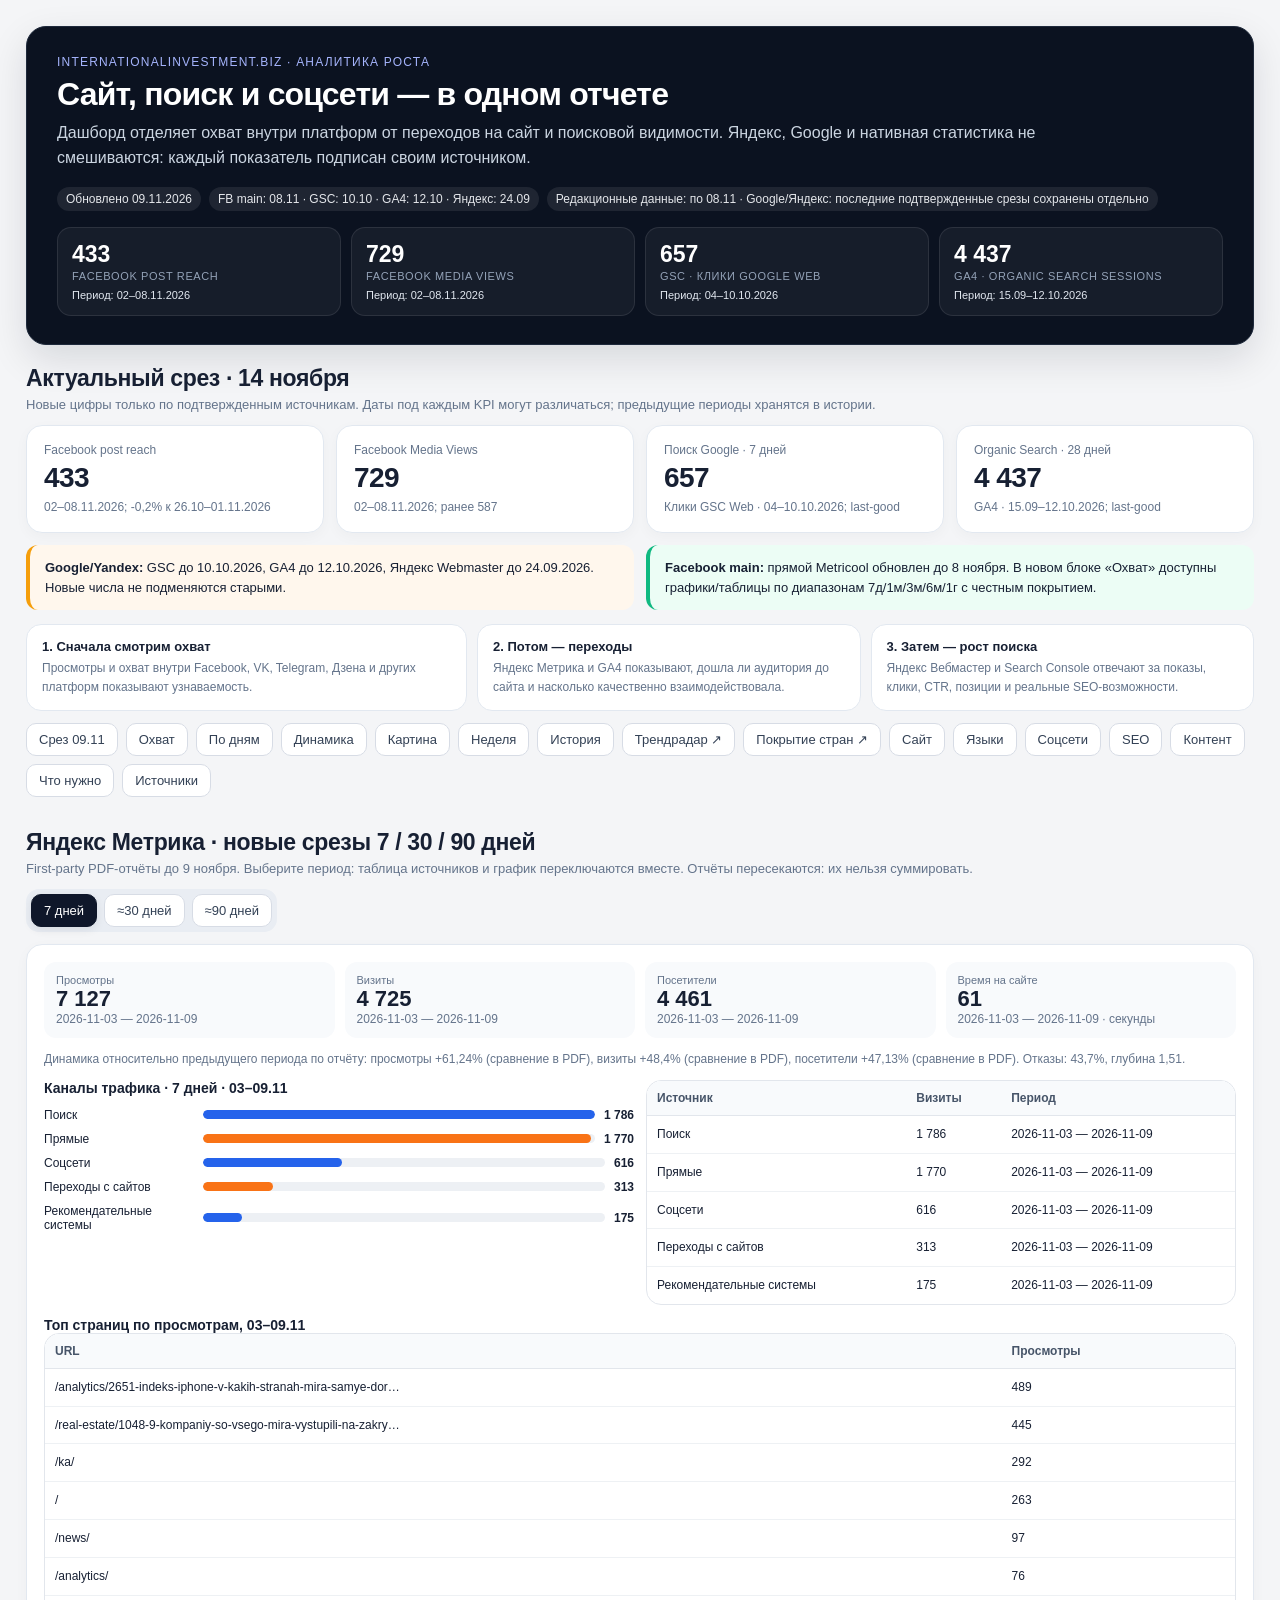
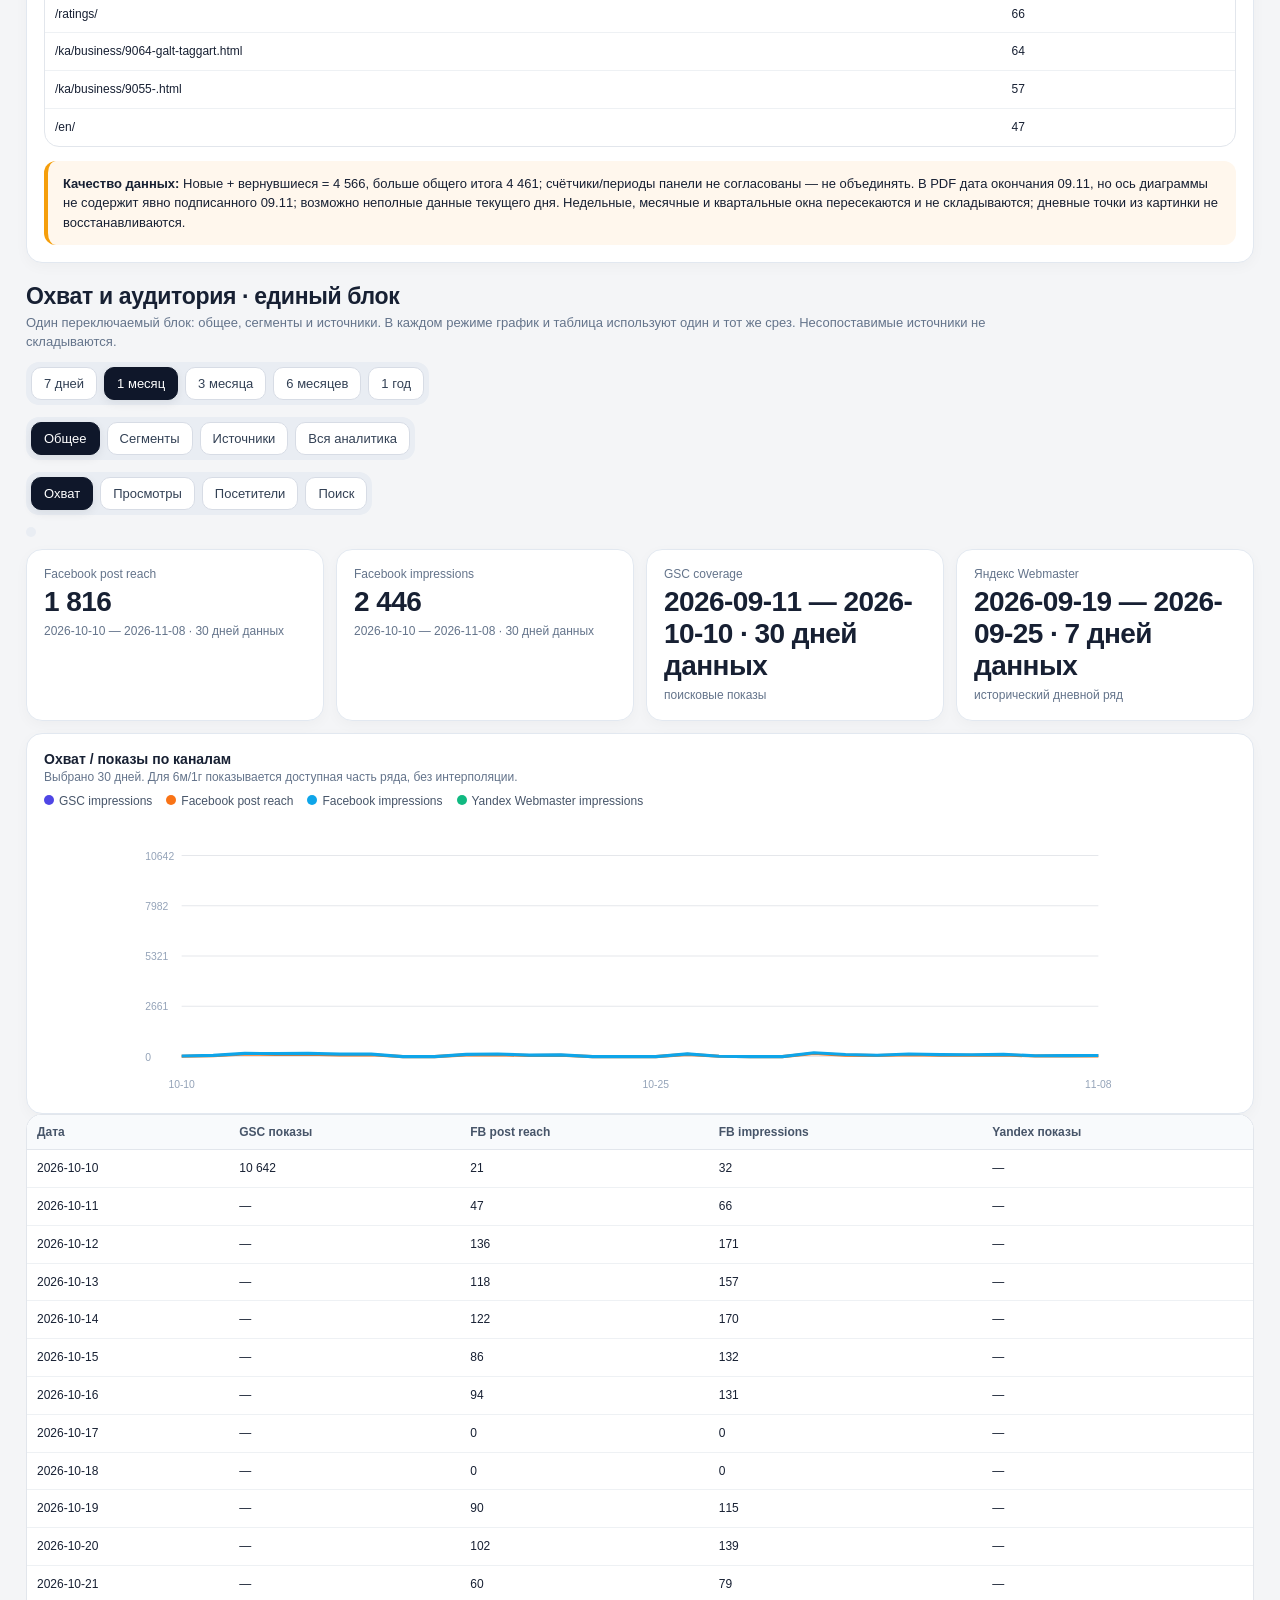
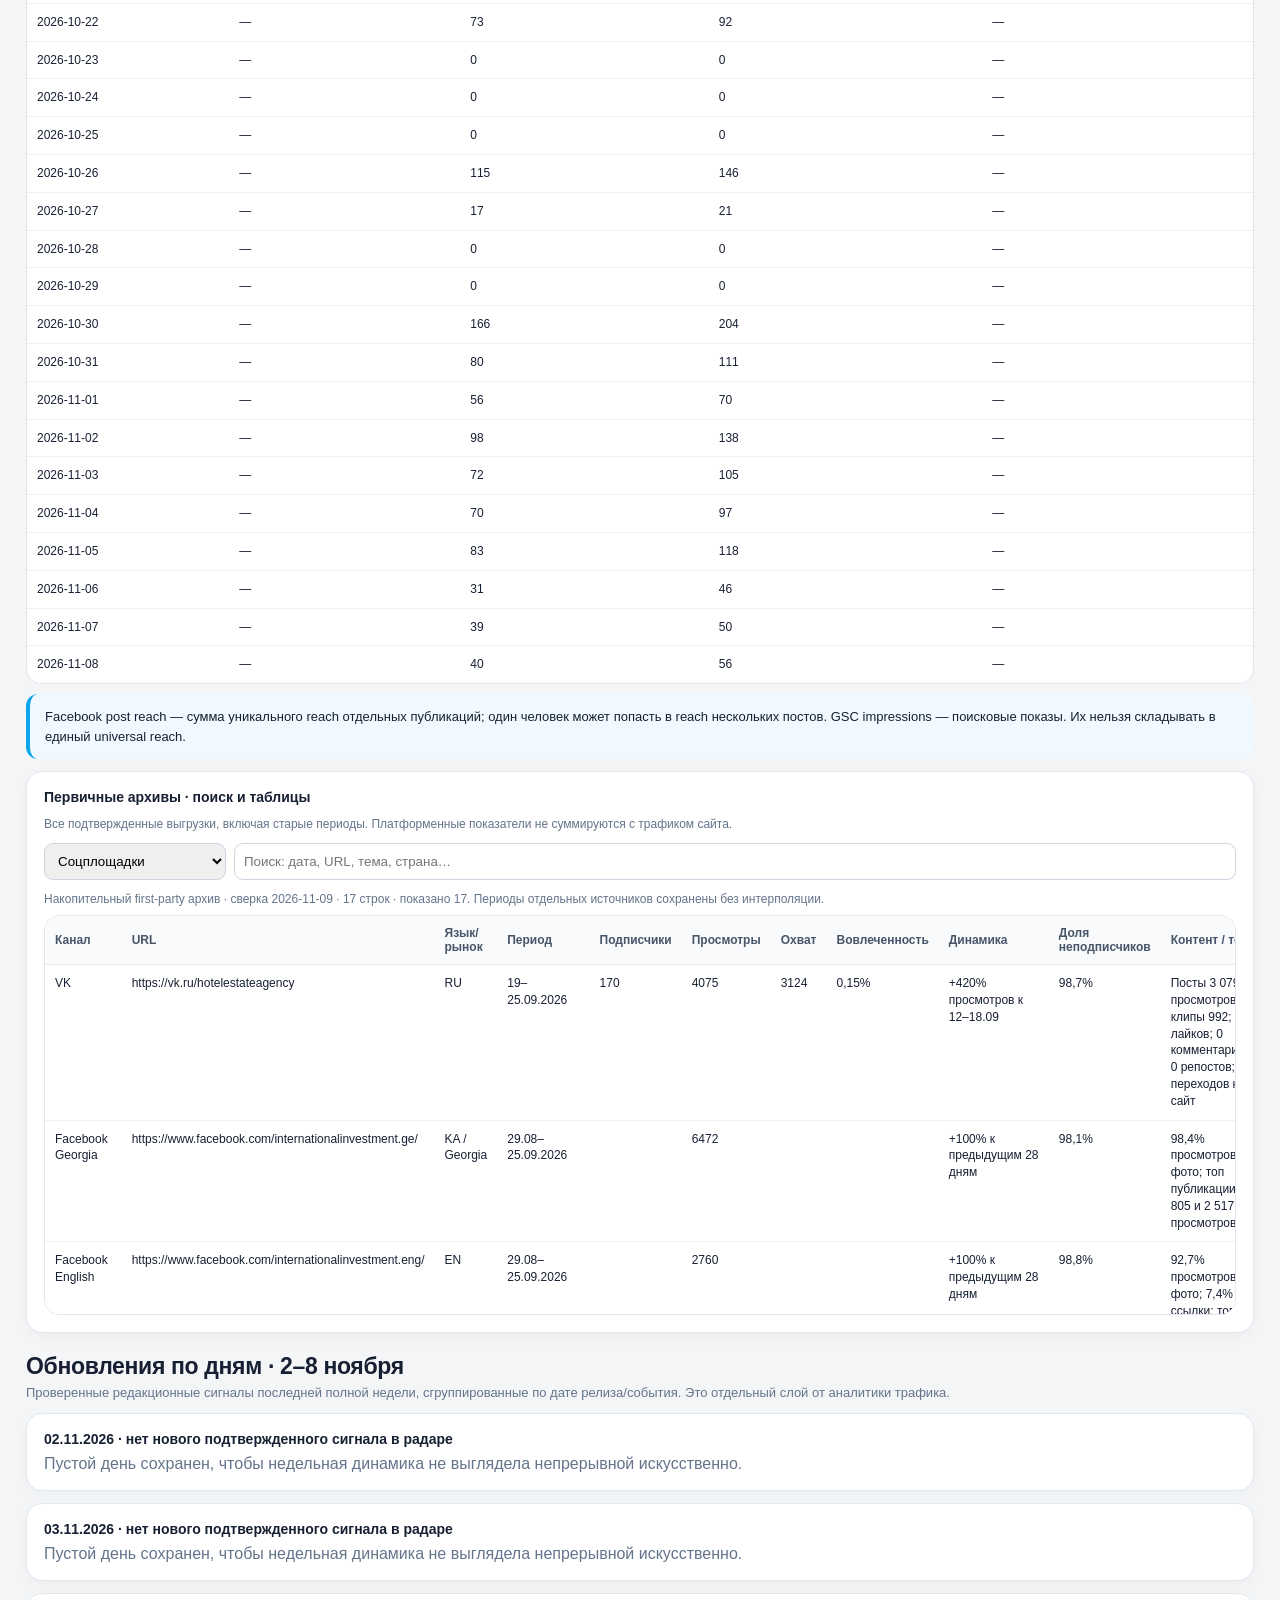
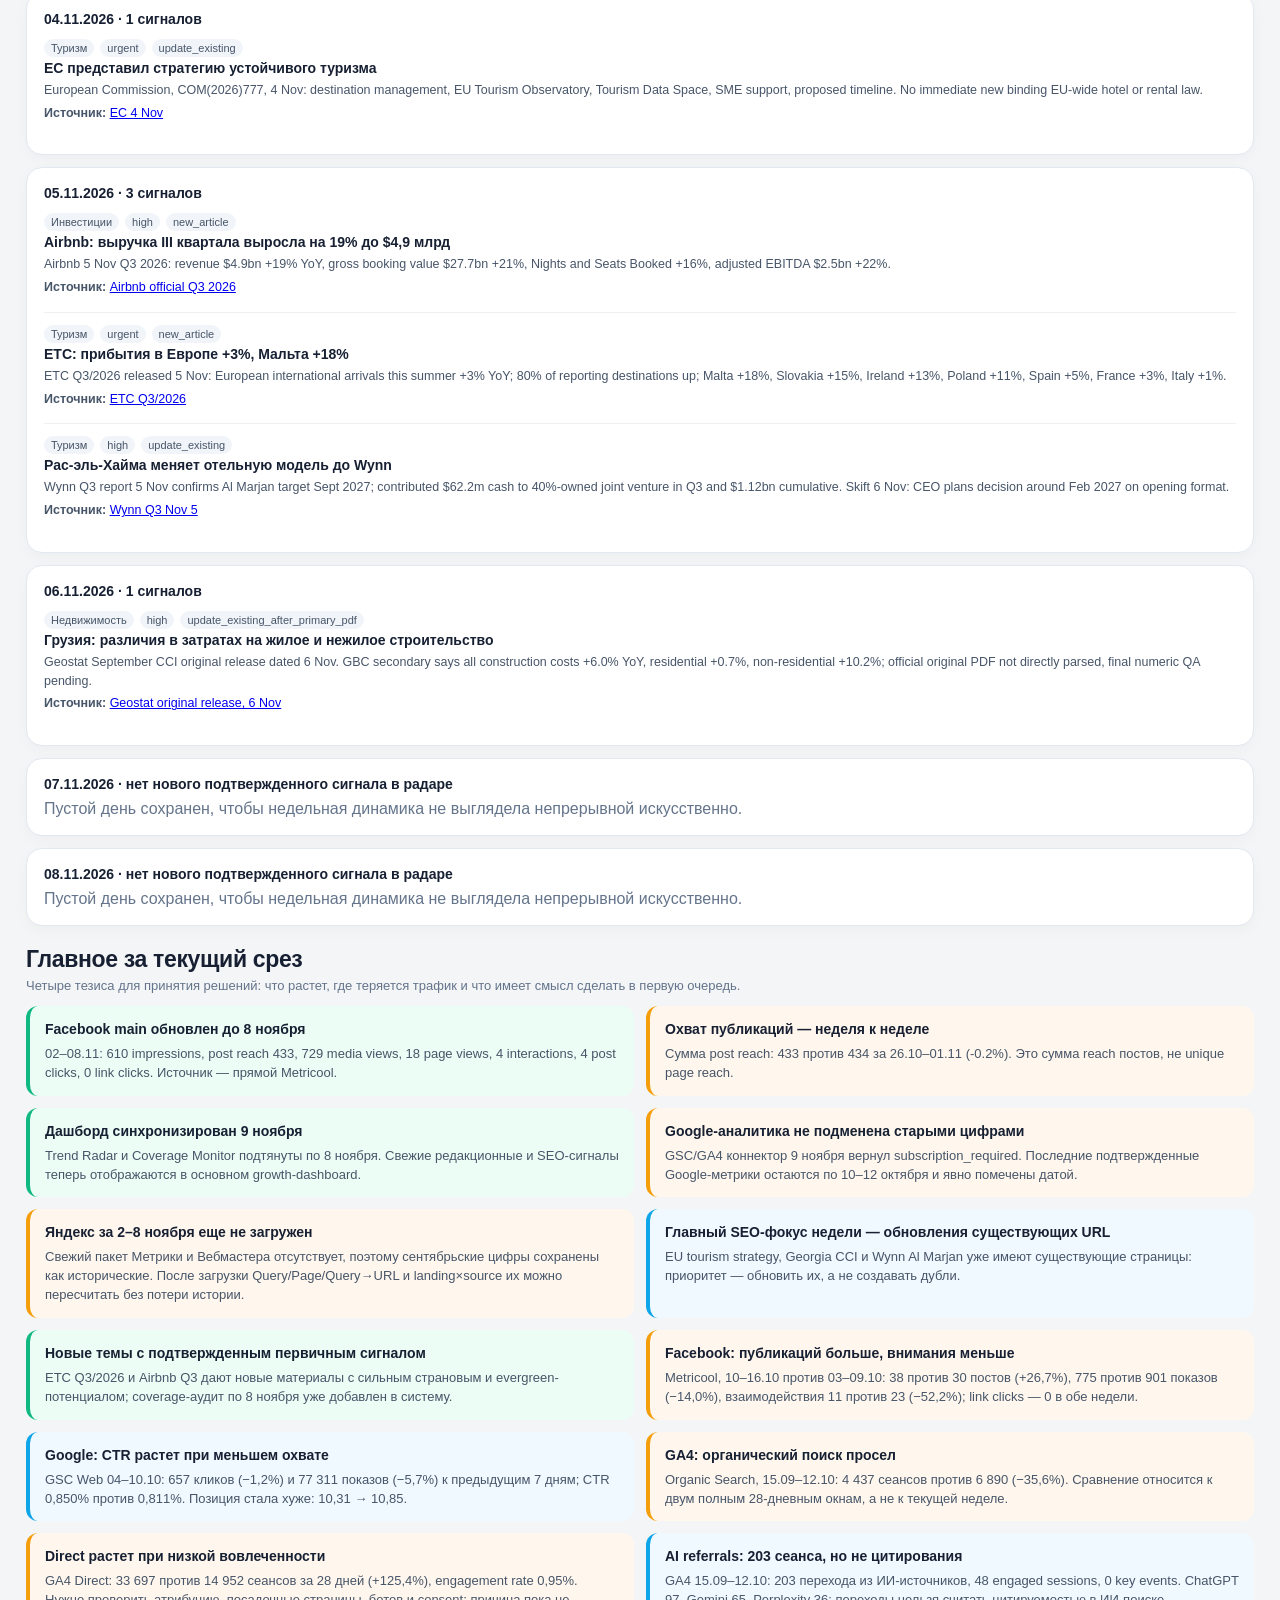
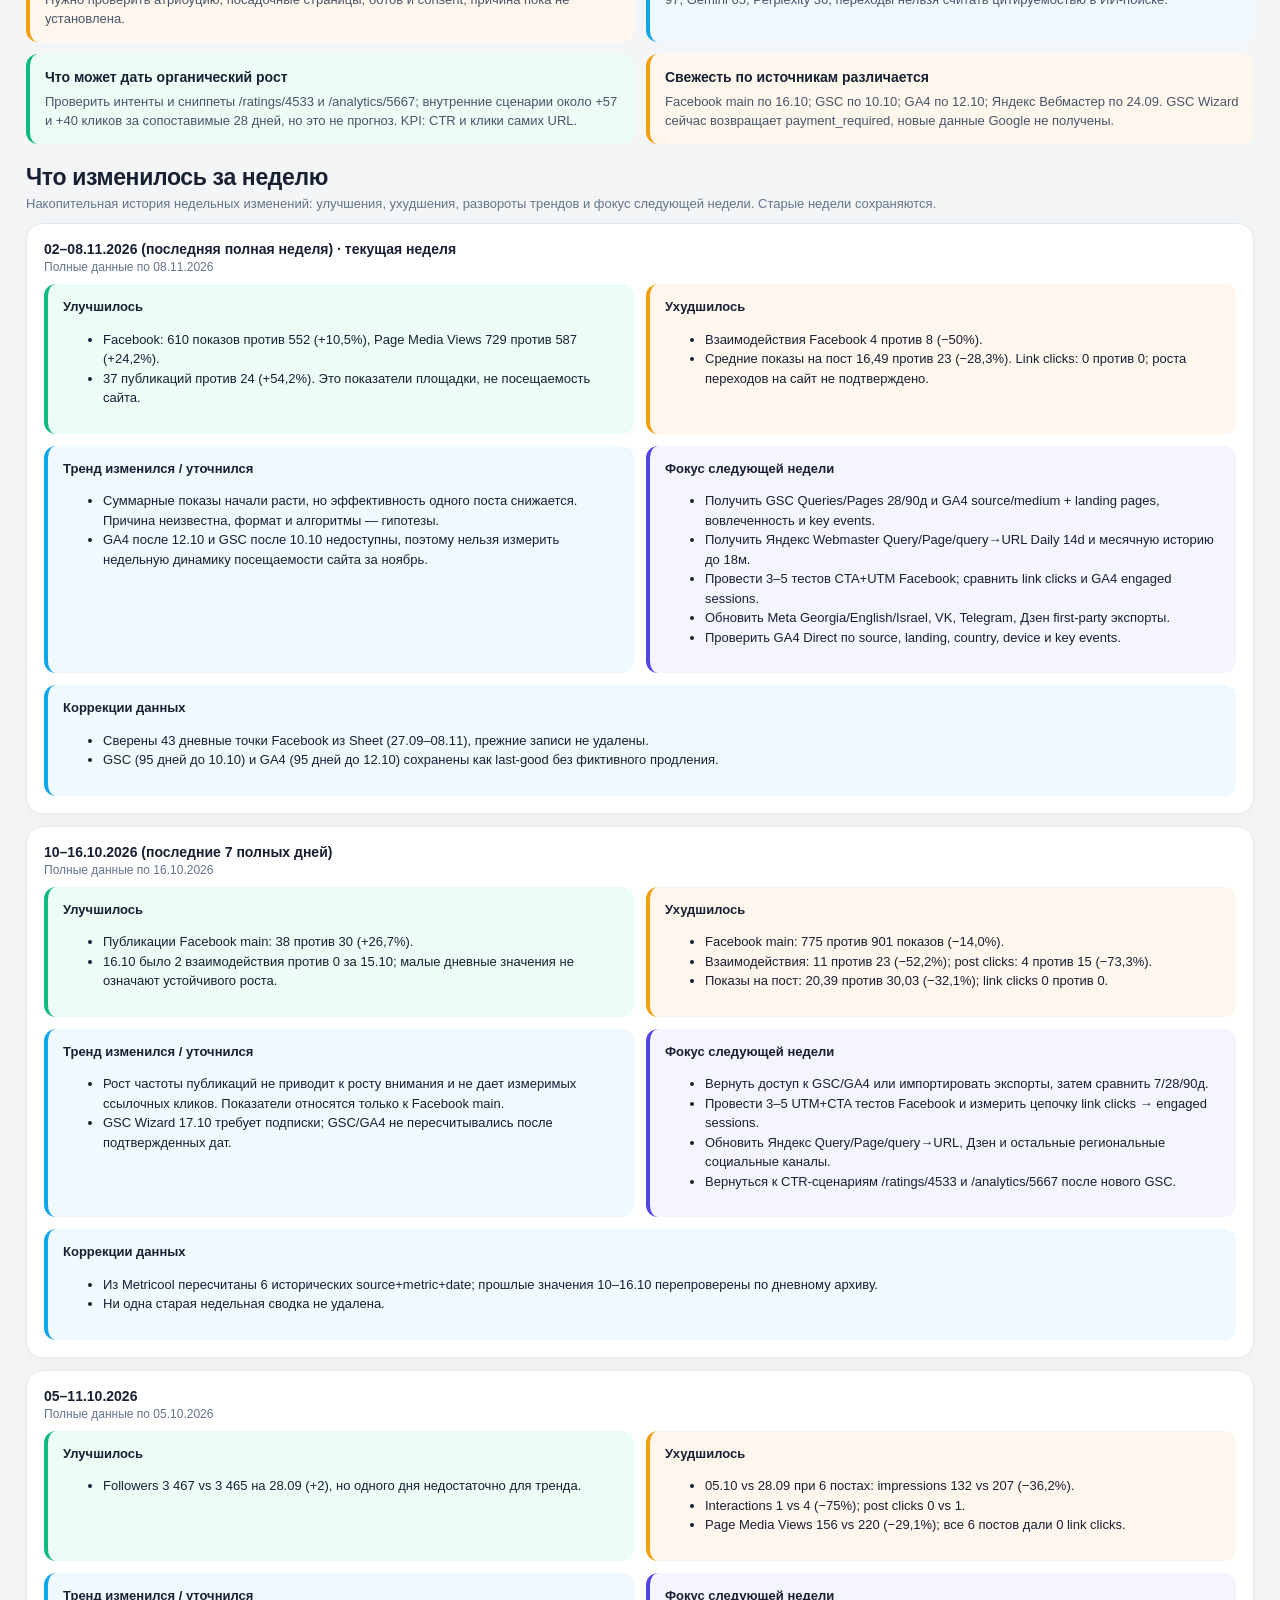
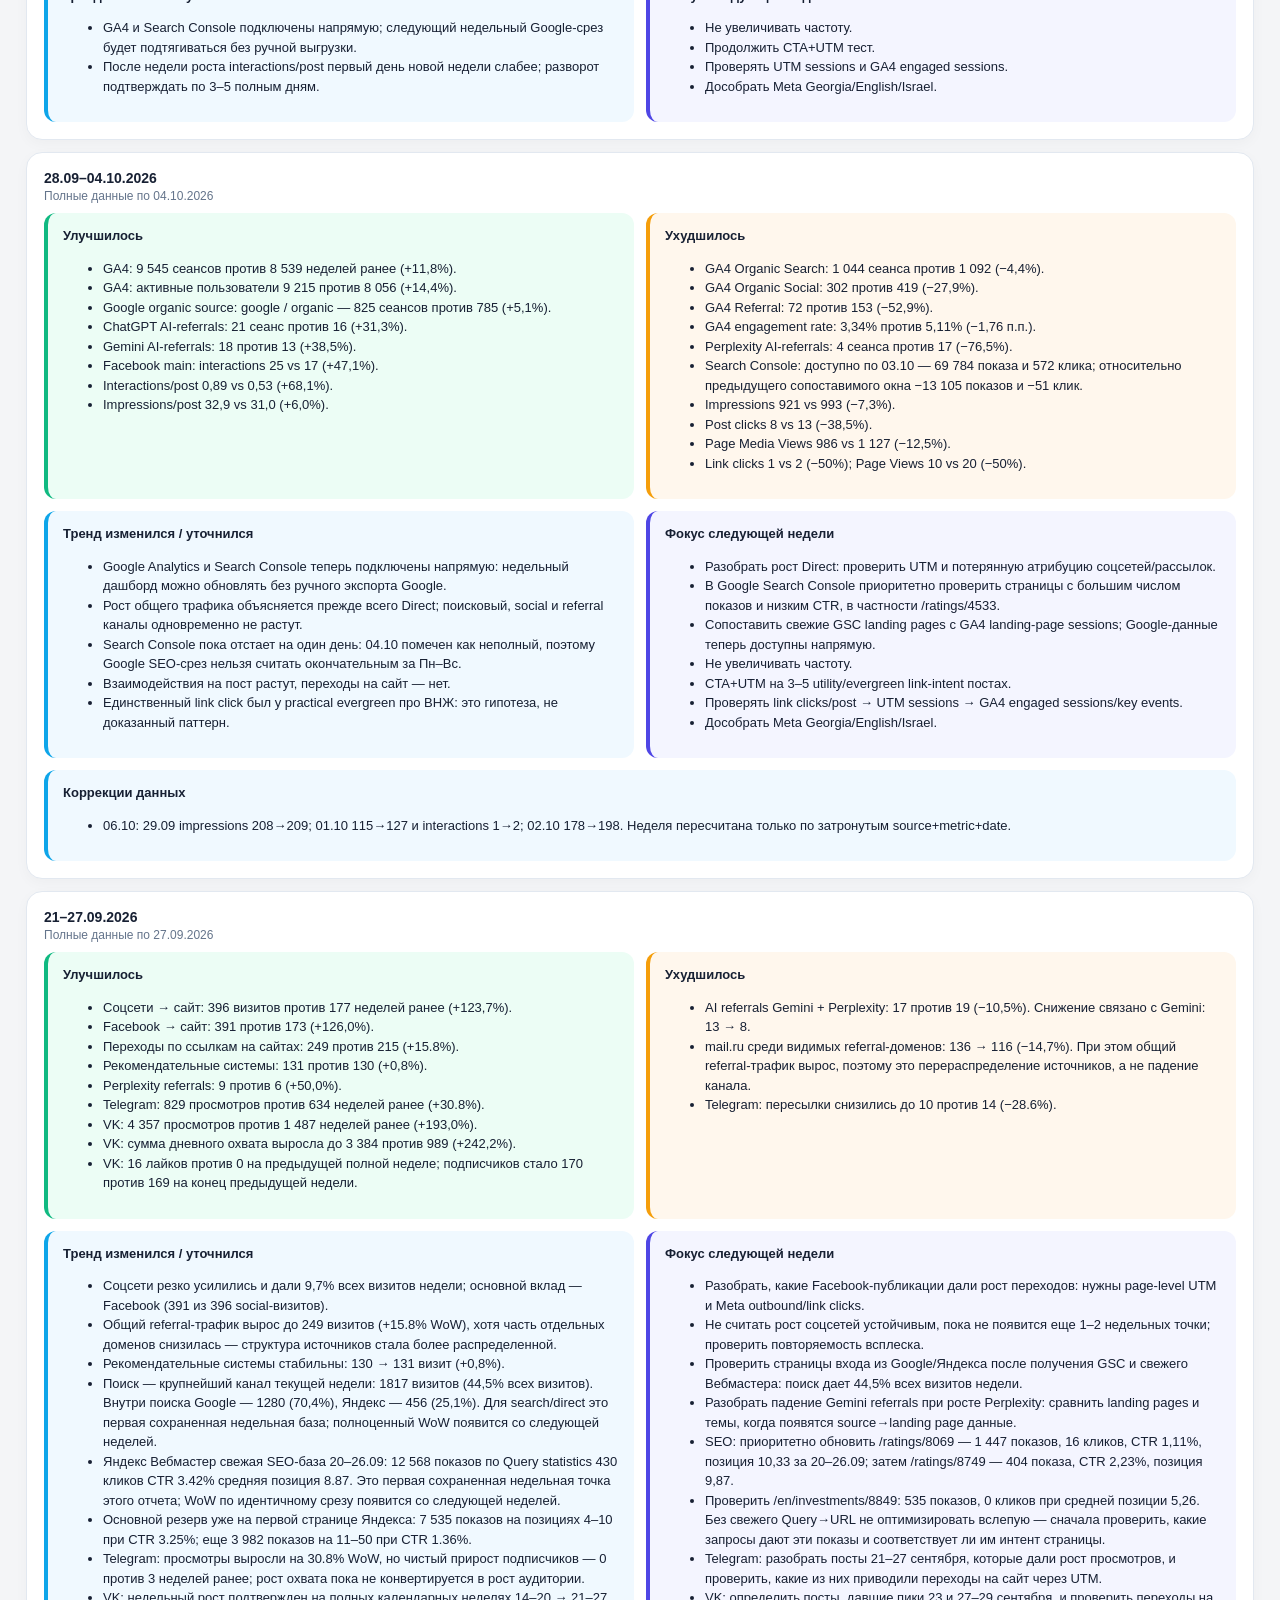
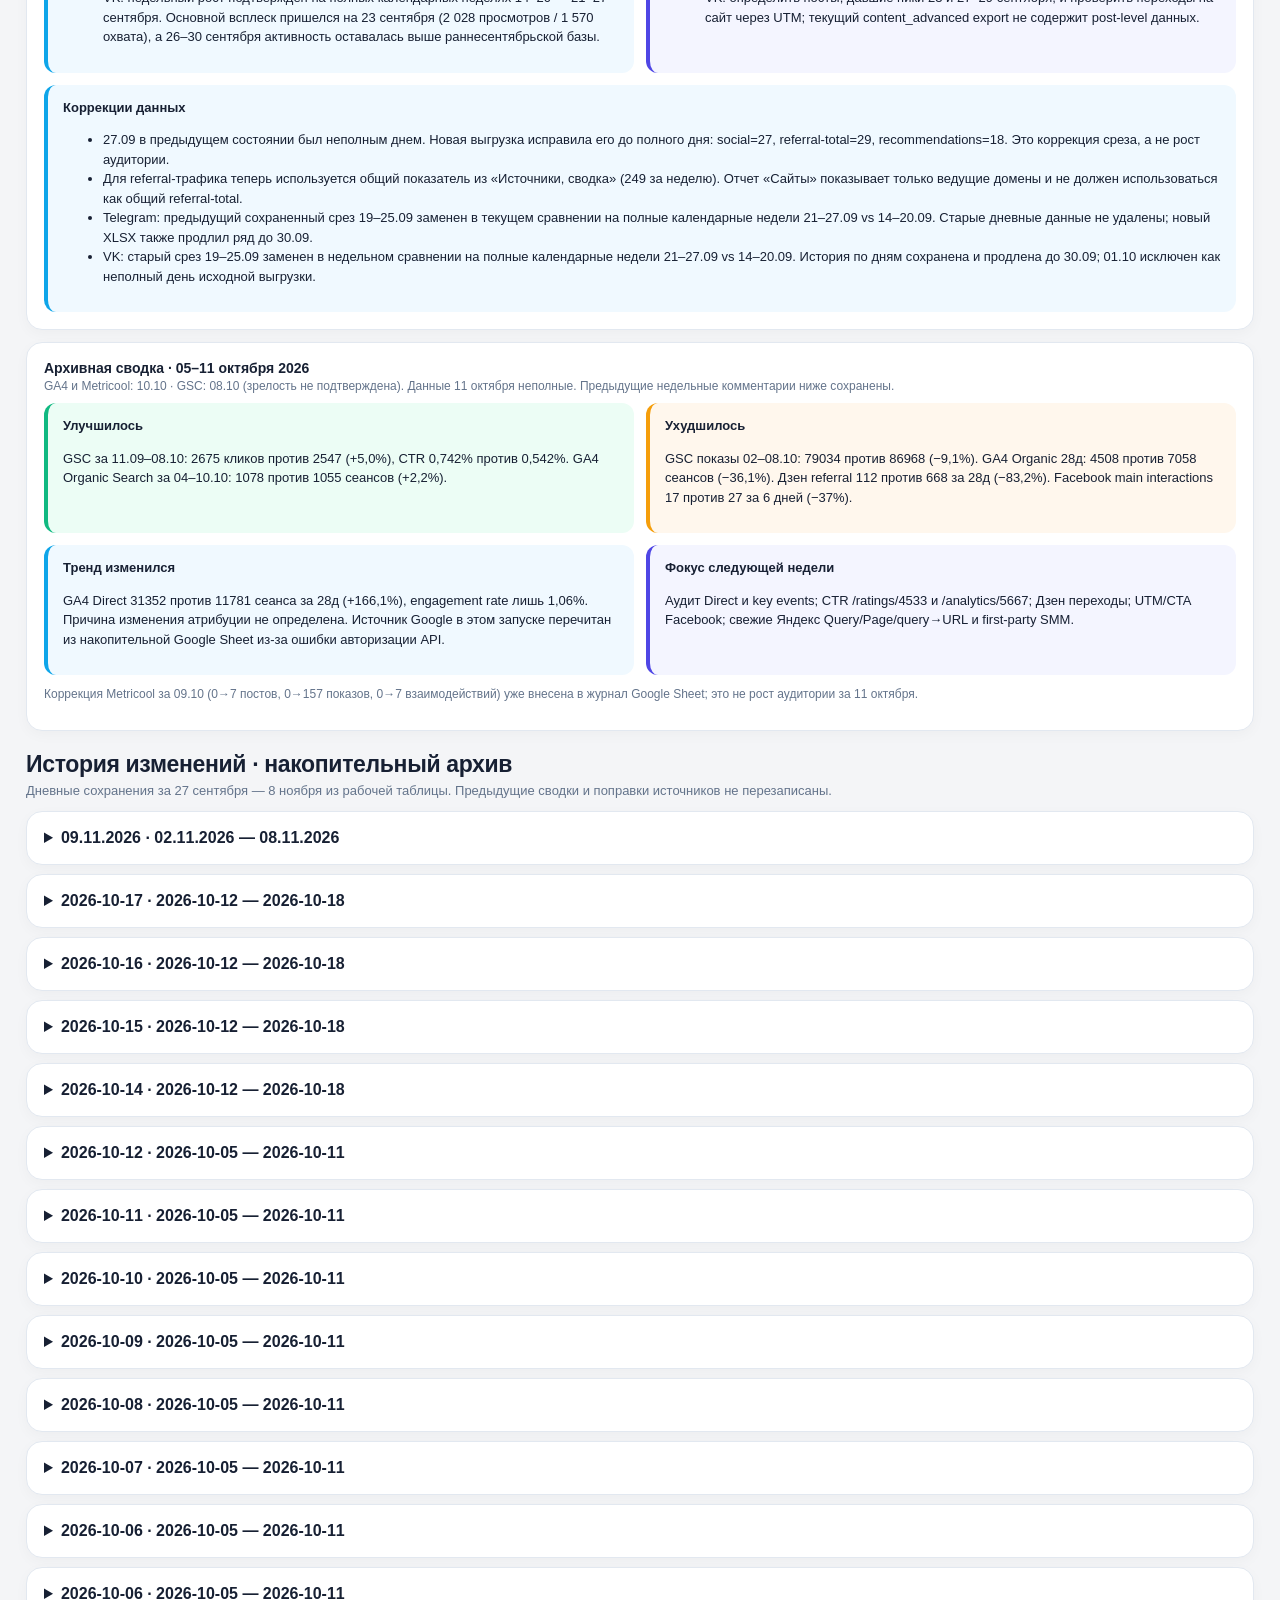
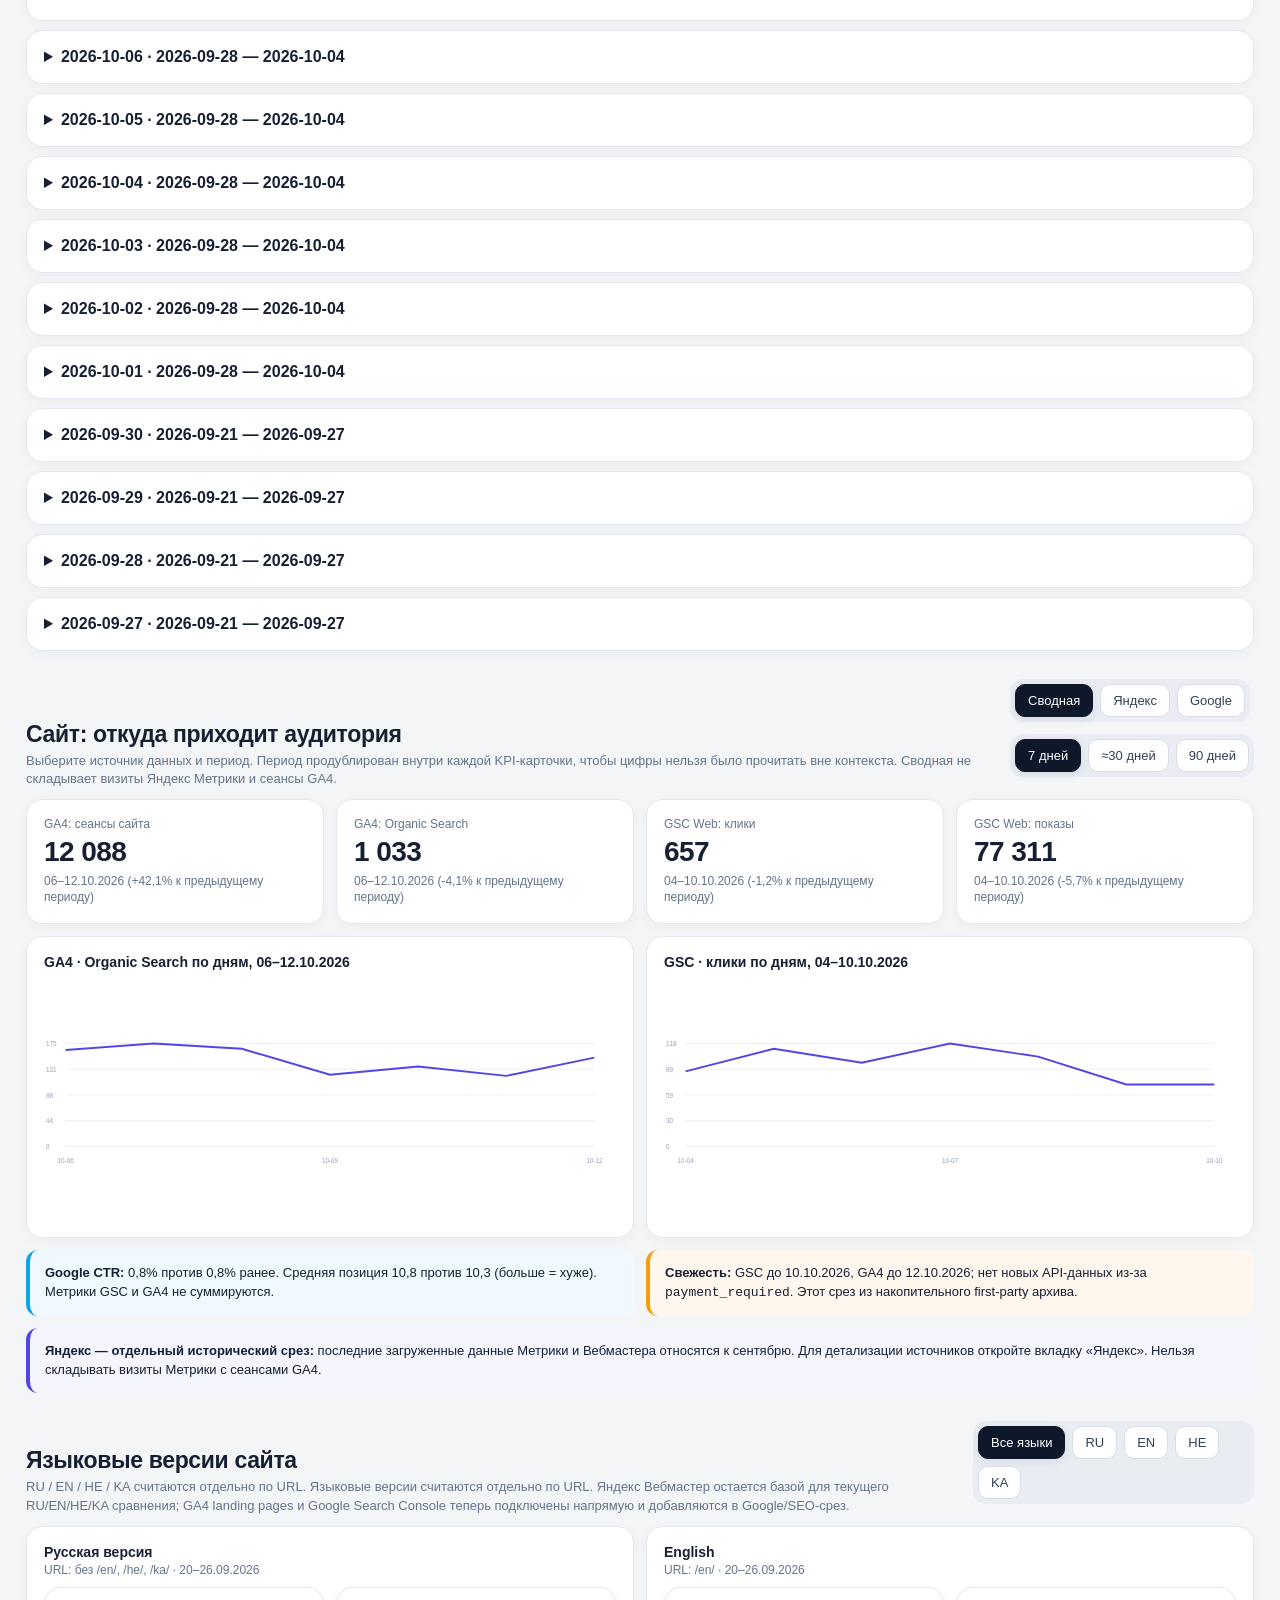
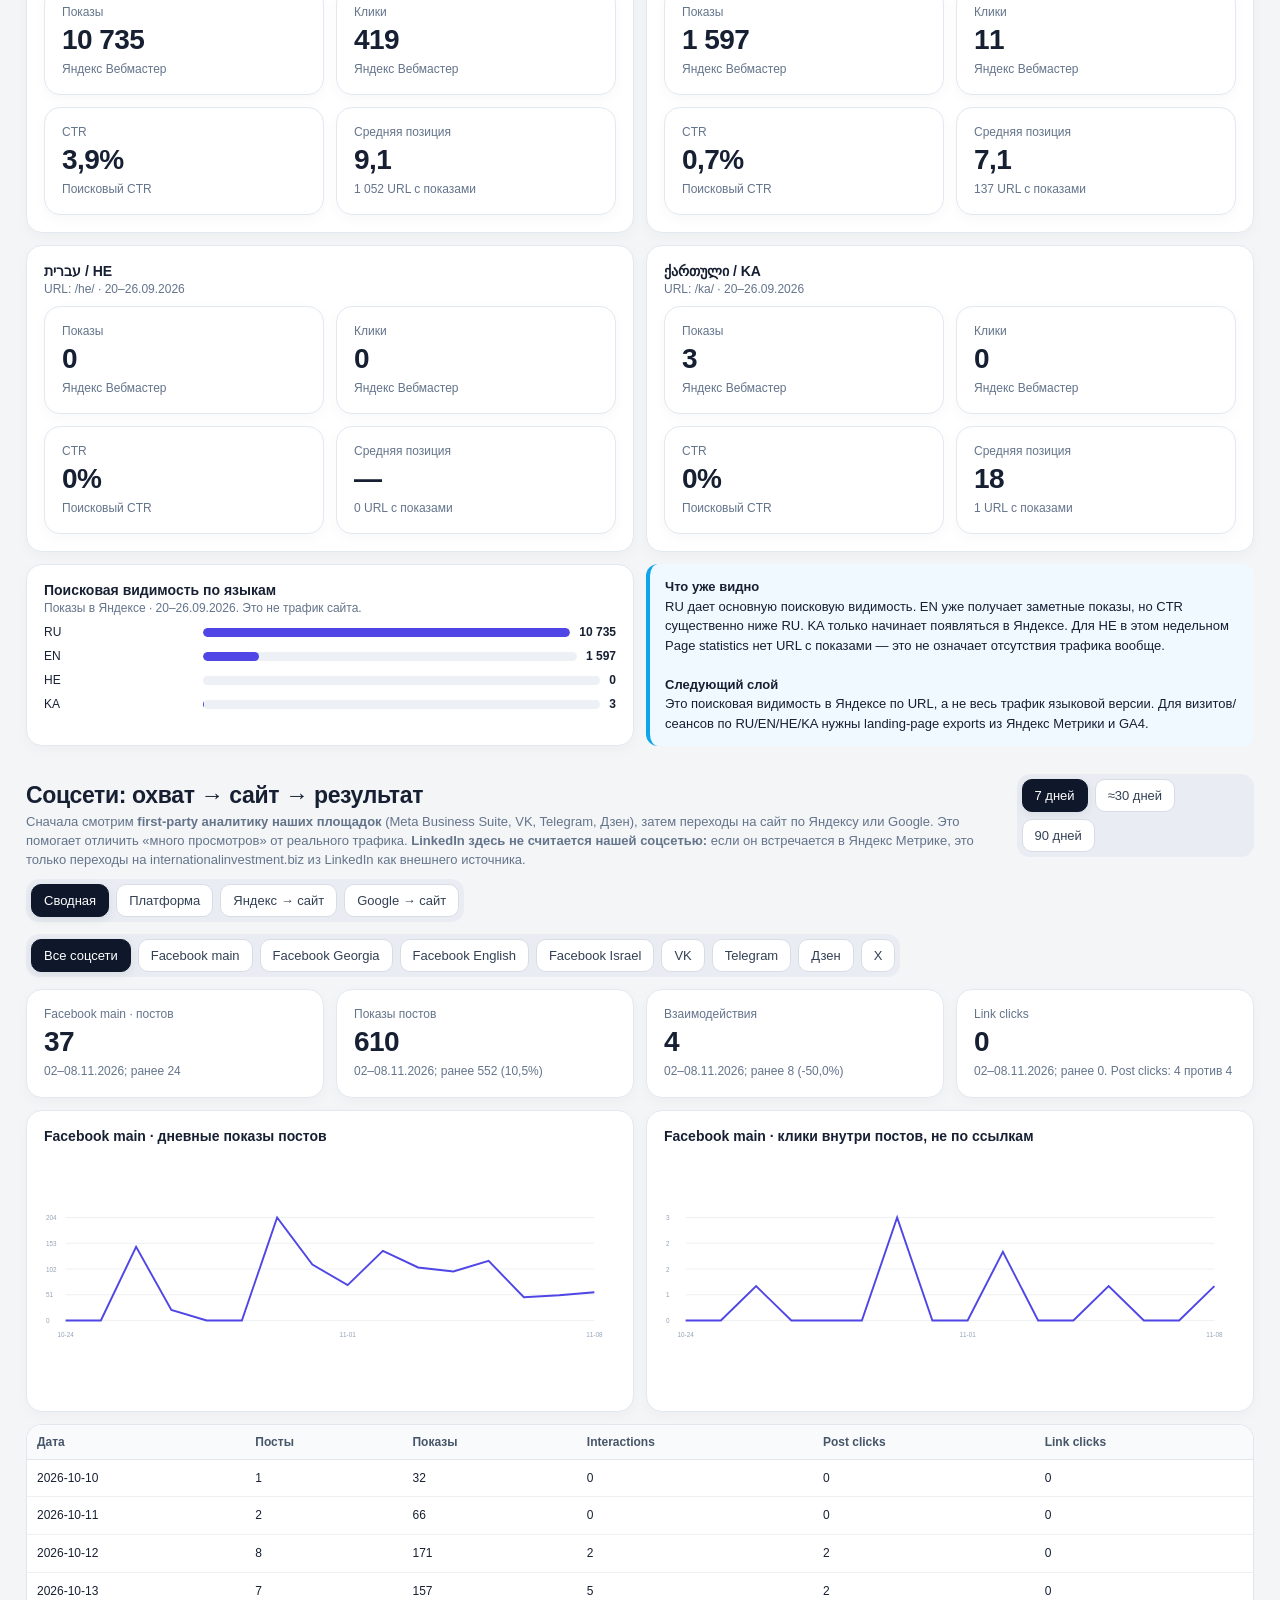
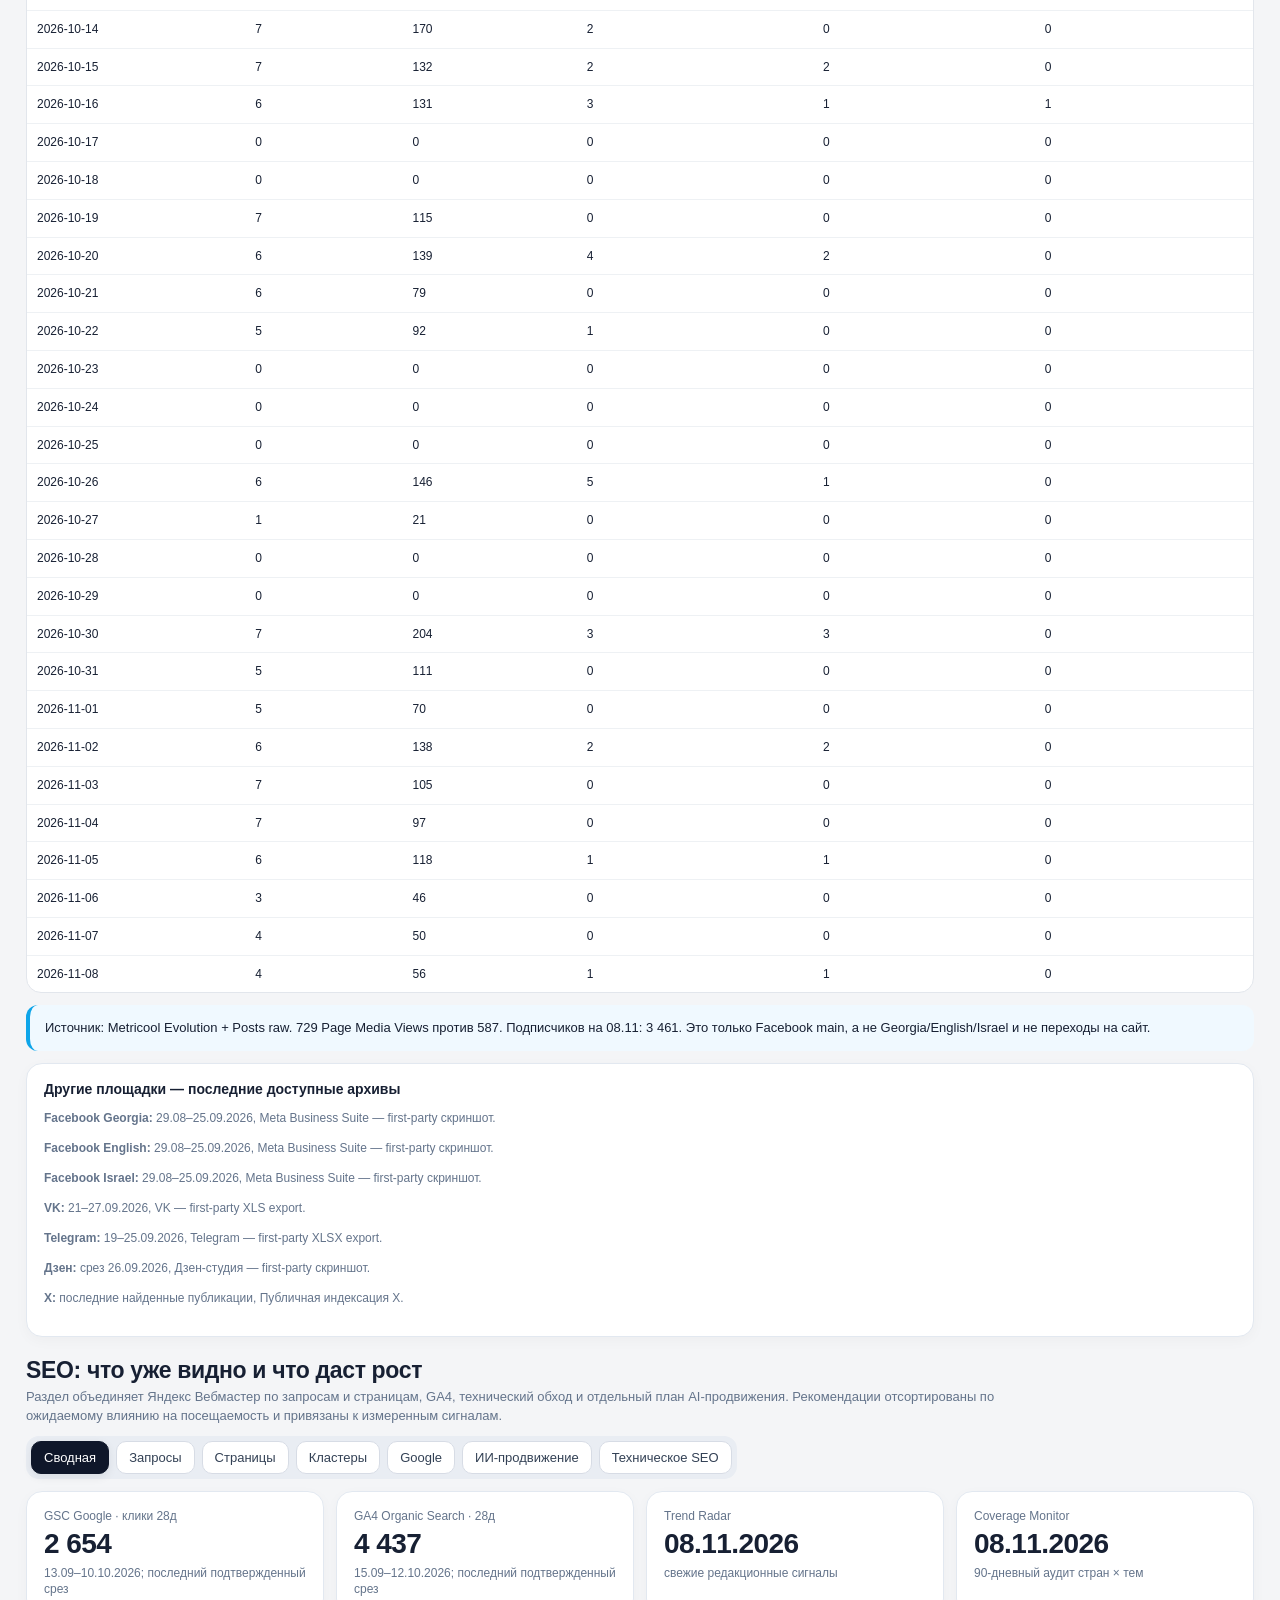
==== commit db0f6c44: "Sync growth dashboard with Nov 14 trend and coverage refresh" ====
--- a/index.html
+++ b/index.html
@@ -1,6 +1,6 @@
 <!doctype html><html lang="ru"><head><meta charset="utf-8"><meta name="viewport" content="width=device-width,initial-scale=1"><title>International Investment — единый аналитический дашборд</title><style>*{box-sizing:border-box}body{margin:0;background:#f4f5f7;color:#172033;font-family:Inter,ui-sans-serif,-apple-system,BlinkMacSystemFont,"Segoe UI",Arial,sans-serif}.wrap{max-width:1380px;margin:auto;padding:26px}.top{background:#0b1220;color:white;border-radius:20px;padding:28px 30px;box-shadow:0 14px 38px #0b12201f;border:1px solid #1e293b}.eyebrow{font-size:12px;text-transform:uppercase;letter-spacing:.1em;color:#a5b4fc}.top h1{font-size:32px;margin:7px 0 8px;letter-spacing:-.025em}.top p{margin:0;color:#cbd5e1;max-width:1020px;line-height:1.55}.heroKpis{display:grid;grid-template-columns:repeat(4,minmax(0,1fr));gap:10px;margin-top:16px}.heroKpi{background:#ffffff0c;border:1px solid #ffffff18;border-radius:14px;padding:13px 14px}.heroKpi .hv{font-size:23px;font-weight:800;margin-bottom:2px}.heroKpi .hl{font-size:11px;color:#94a3b8;text-transform:uppercase;letter-spacing:.055em}.heroKpi .hp{font-size:11px;color:#e2e8f0;margin-top:6px;line-height:1.35}.readingGuide{margin-top:14px;display:grid;grid-template-columns:1.15fr 1fr 1fr;gap:10px}.guideCard{background:white;border:1px solid #e2e8f0;border-radius:15px;padding:14px 15px}.guideCard b{display:block;font-size:13px;margin-bottom:4px}.guideCard span{font-size:12px;color:#64748b;line-height:1.4}.stamp{margin-top:16px;display:flex;gap:8px;flex-wrap:wrap}.badge{font-size:12px;padding:5px 9px;border-radius:999px;background:#eef2ff;color:#3730a3}.top .badge{background:#ffffff15;color:#e5e7eb}.nav{position:sticky;top:0;z-index:10;background:#f4f5f7eF;backdrop-filter:blur(8px);padding:12px 0;display:flex;gap:8px;flex-wrap:wrap}.nav a,.pill{border:1px solid #d7dce5;background:white;color:#334155;padding:8px 12px;border-radius:10px;text-decoration:none;font-size:13px;cursor:pointer;transition:.15s ease}.pill.active,.nav a:hover{background:#0f172a;color:white;border-color:#0f172a;box-shadow:0 3px 10px #0f172a14}.section{margin-top:20px}.sectionHead{display:flex;justify-content:space-between;gap:18px;align-items:flex-end;margin-bottom:10px}.section h2{font-size:23px;margin:0;letter-spacing:-.015em}.desc{font-size:13px;color:#64748b;line-height:1.45;margin-top:4px;max-width:1000px}.controls{display:flex;gap:7px;flex-wrap:wrap}.grid{display:grid;gap:12px}.kpis{grid-template-columns:repeat(4,minmax(0,1fr))}.card{background:white;border:1px solid #e2e8f0;border-radius:16px;padding:17px;box-shadow:0 4px 14px #0f172a08}.card:hover{border-color:#cbd5e1}.kpi .label{font-size:12px;color:#64748b}.kpi .value{font-size:28px;font-weight:800;margin:5px 0;letter-spacing:-.02em}.kpi .comment{font-size:12px;color:#64748b;line-height:1.35}.delta.up{color:#059669}.delta.down{color:#dc2626}.delta.flat{color:#64748b}.split{grid-template-columns:1.35fr 1fr}.chartTitle{font-weight:700;font-size:14px}.chartSub{font-size:12px;color:#64748b;margin-top:3px;margin-bottom:10px}.chart{height:250px;width:100%}.bars{display:flex;flex-direction:column;gap:10px}.barrow{display:grid;grid-template-columns:150px 1fr auto;gap:9px;align-items:center;font-size:12px}.track{height:9px;background:#edf0f4;border-radius:999px;overflow:hidden}.fill{height:100%;background:#4f46e5;border-radius:999px}.note{border-left:4px solid #4f46e5;background:#f4f5ff;padding:13px 15px;border-radius:12px;font-size:13px;line-height:1.5}.note.warn{border-color:#f59e0b;background:#fff7ed}.note.good{border-color:#10b981;background:#ecfdf5}.note.info{border-color:#0ea5e9;background:#f0f9ff}.summaryGrid{grid-template-columns:repeat(2,minmax(0,1fr))}.summaryItem h3{font-size:14px;margin:0 0 5px}.summaryItem p{font-size:13px;color:#475569;line-height:1.45;margin:0}.sourceTabs,.periodTabs,.socialTabs,.seoTabs{display:flex;gap:7px;flex-wrap:wrap;margin:8px 0 12px;padding:5px;background:#e9edf3;border-radius:13px;width:max-content;max-width:100%}.tableWrap{overflow:auto;border:1px solid #e2e6ec;border-radius:15px;background:white}.table{width:100%;border-collapse:collapse;font-size:12px}.table th{position:sticky;top:0;background:#f8fafc;text-align:left;color:#475569;font-weight:700;padding:10px;border-bottom:1px solid #e2e6ec}.table td{padding:10px;border-bottom:1px solid #eef1f4;vertical-align:top;line-height:1.4}.table tr:last-child td{border-bottom:0}.metricLabel{font-weight:700}.muted{color:#64748b}.twoCol{grid-template-columns:1fr 1fr}.threeCol{grid-template-columns:repeat(3,minmax(0,1fr))}.socialPanel h3{margin:0 0 4px}.socialMeta{font-size:12px;color:#64748b}.socialNumbers{grid-template-columns:repeat(4,minmax(0,1fr));margin-top:12px}.mini{background:#f8fafc;border-radius:12px;padding:12px}.mini .n{font-size:22px;font-weight:750}.mini .l{font-size:11px;color:#64748b}.rec{margin-top:12px;padding:12px;border-radius:12px;background:#f8fafc}.rec b{font-size:12px}.rec p{font-size:13px;line-height:1.45;margin:5px 0 0}.seoList{display:grid;gap:10px}.seoItem{background:white;border:1px solid #e2e6ec;border-radius:15px;padding:15px}.seoTop{display:flex;gap:8px;align-items:center;flex-wrap:wrap}.prio{font-size:11px;background:#172033;color:white;border-radius:99px;padding:4px 8px}.status{font-size:11px;background:#f1f5f9;color:#475569;border-radius:99px;padding:4px 8px}.seoItem h3{font-size:15px;margin:9px 0 5px}.seoItem p{font-size:12.5px;line-height:1.5;color:#475569;margin:4px 0}.plan{display:grid;gap:8px}.planRow{display:grid;grid-template-columns:40px 1fr auto;gap:10px;align-items:start;border-bottom:1px solid #eef1f4;padding:9px 0}.planRow:last-child{border:0}.rank{font-size:20px;font-weight:800;color:#4f46e5}.legendBox{font-size:12px;color:#64748b;line-height:1.5}.foot{margin:24px 0 60px;color:#64748b;font-size:12px}.hidden{display:none!important}@media(max-width:900px){.kpis,.socialNumbers,.threeCol,.twoCol,.split,.summaryGrid,.heroKpis,.readingGuide{grid-template-columns:1fr 1fr}}@media(max-width:620px){.wrap{padding:14px}.kpis,.socialNumbers,.threeCol,.twoCol,.split,.summaryGrid,.heroKpis,.readingGuide{grid-template-columns:1fr}.top h1{font-size:24px}.sectionHead{align-items:flex-start;flex-direction:column}.barrow{grid-template-columns:105px 1fr auto}}
 #unifiedAnalytics{margin:18px 0 22px}.uaControls{display:flex;gap:9px;flex-wrap:wrap;margin:12px 0}.uaControls label{font-size:12px;font-weight:700;color:#475569}.uaControls select{display:block;margin-top:4px;padding:9px 12px;border:1px solid #cbd5e1;border-radius:10px;background:white;min-width:145px;color:#172033}.uaStats{display:grid;grid-template-columns:repeat(3,minmax(0,1fr));gap:10px}.uaStat{background:#f8fafc;padding:12px;border-radius:12px}.uaStat strong{display:block;font-size:23px}.uaStat small{color:#64748b}.uaSvg{width:100%;height:auto;display:block}.uaLegend{display:flex;gap:16px;flex-wrap:wrap;font-size:12px;color:#475569;margin:8px 0}.uaLegend i{display:inline-block;width:20px;border-top:3px solid #2563eb;margin-right:6px;vertical-align:middle}.uaLegend i.orange{border-top:3px dashed #f97316}.uaTable{max-height:360px;overflow:auto}.uaEmpty{padding:20px;color:#92400e;background:#fffbeb;border-radius:10px}.uaHelp{font-size:12px;color:#64748b;line-height:1.6;margin:10px 0}@media(max-width:650px){.uaStats{grid-template-columns:1fr}.uaControls label{width:100%}.uaControls select{width:100%}}.audienceMeta{font-size:12px;color:#64748b;margin:8px 0 12px}.legendInline{display:flex;gap:14px;flex-wrap:wrap;font-size:12px;color:#475569;margin:8px 0}.legendDot{display:inline-block;width:10px;height:10px;border-radius:50%;margin-right:5px}.dailyDay{margin-bottom:12px}.dailyItem{padding:11px 0;border-bottom:1px solid #eef1f4}.dailyItem:last-child{border-bottom:0}.dailyItem h4{font-size:14px;margin:3px 0 5px}.dailyItem p{font-size:12.5px;line-height:1.5;margin:4px 0;color:#475569}.sourceChip{display:inline-block;font-size:11px;padding:3px 7px;border-radius:999px;background:#f1f5f9;color:#475569;margin-right:6px}.hubChart{height:280px}.emptyChart{display:flex;align-items:center;justify-content:center;height:220px;color:#64748b;font-size:13px;background:#f8fafc;border-radius:12px}</style></head><body><div class="wrap">
-<header class="top"><div class="eyebrow">InternationalInvestment.biz · аналитика роста</div><h1>Сайт, поиск и соцсети — в одном отчете</h1><p>Дашборд отделяет охват внутри платформ от переходов на сайт и поисковой видимости. Яндекс, Google и нативная статистика не смешиваются: каждый показатель подписан своим источником.</p><div class="stamp"><span class="badge">Обновлено 09.11.2026</span><span class="badge">FB main: 08.11 · GSC: 10.10 · GA4: 12.10 · Яндекс: 24.09</span><span class="badge">Редакционные данные: по 08.11 · Google/Яндекс: последние подтвержденные срезы сохранены отдельно</span></div><div class="heroKpis" id="heroKpis"></div></header><section class="section" id="latest"><div class="sectionHead"><div><h2>Актуальный срез · 9 ноября</h2><div class="desc">Новые цифры только по подтвержденным источникам. Даты под каждым KPI могут различаться; предыдущие периоды хранятся в истории.</div></div></div><div id="freshHome"></div></section><section class="section" id="unifiedAnalytics" style="display:none" aria-hidden="true"><div class="sectionHead"><div><h2>Общий охват и посещаемость · динамика</h2><div class="desc">График и таблица с единым переключателем. Платформенные показы, просмотры, посетители и источники не суммируются между собой.</div></div></div><div class="card"><div class="uaControls"><label>Период<select id="uaPeriod"><option value="7">Неделя</option><option value="30">Месяц</option><option value="90">3 месяца</option><option value="180">Полгода</option><option value="365">Год</option></select></label><label>Показатель<select id="uaMetric"><option value="overview">Общее</option><option value="views">Просмотры</option><option value="visitors">Посетители</option><option value="sources">Источники</option></select></label><label>Сегмент / источник<select id="uaSource"><option value="facebook">Facebook main · Metricool</option><option value="ga4">Сайт · GA4 Organic</option><option value="gsc">Google · GSC</option></select></label></div><div id="uaStats" class="uaStats"></div><div id="uaChart"></div><div id="uaLegend" class="uaLegend"></div><div id="uaInfo" class="uaHelp"></div><div id="uaTable" class="uaTable"></div></div></section><div class="readingGuide"><div class="guideCard"><b>1. Сначала смотрим охват</b><span>Просмотры и охват внутри Facebook, VK, Telegram, Дзена и других платформ показывают узнаваемость.</span></div><div class="guideCard"><b>2. Потом — переходы</b><span>Яндекс Метрика и GA4 показывают, дошла ли аудитория до сайта и насколько качественно взаимодействовала.</span></div><div class="guideCard"><b>3. Затем — рост поиска</b><span>Яндекс Вебмастер и Search Console отвечают за показы, клики, CTR, позиции и реальные SEO-возможности.</span></div></div>
+<header class="top"><div class="eyebrow">InternationalInvestment.biz · аналитика роста</div><h1>Сайт, поиск и соцсети — в одном отчете</h1><p>Дашборд отделяет охват внутри платформ от переходов на сайт и поисковой видимости. Яндекс, Google и нативная статистика не смешиваются: каждый показатель подписан своим источником.</p><div class="stamp"><span class="badge">Обновлено 09.11.2026</span><span class="badge">FB main: 08.11 · GSC: 10.10 · GA4: 12.10 · Яндекс: 24.09</span><span class="badge">Редакционные данные: по 08.11 · Google/Яндекс: последние подтвержденные срезы сохранены отдельно</span></div><div class="heroKpis" id="heroKpis"></div></header><section class="section" id="latest"><div class="sectionHead"><div><h2>Актуальный срез · 14 ноября</h2><div class="desc">Новые цифры только по подтвержденным источникам. Даты под каждым KPI могут различаться; предыдущие периоды хранятся в истории.</div></div></div><div id="freshHome"></div></section><section class="section" id="unifiedAnalytics" style="display:none" aria-hidden="true"><div class="sectionHead"><div><h2>Общий охват и посещаемость · динамика</h2><div class="desc">График и таблица с единым переключателем. Платформенные показы, просмотры, посетители и источники не суммируются между собой.</div></div></div><div class="card"><div class="uaControls"><label>Период<select id="uaPeriod"><option value="7">Неделя</option><option value="30">Месяц</option><option value="90">3 месяца</option><option value="180">Полгода</option><option value="365">Год</option></select></label><label>Показатель<select id="uaMetric"><option value="overview">Общее</option><option value="views">Просмотры</option><option value="visitors">Посетители</option><option value="sources">Источники</option></select></label><label>Сегмент / источник<select id="uaSource"><option value="facebook">Facebook main · Metricool</option><option value="ga4">Сайт · GA4 Organic</option><option value="gsc">Google · GSC</option></select></label></div><div id="uaStats" class="uaStats"></div><div id="uaChart"></div><div id="uaLegend" class="uaLegend"></div><div id="uaInfo" class="uaHelp"></div><div id="uaTable" class="uaTable"></div></div></section><div class="readingGuide"><div class="guideCard"><b>1. Сначала смотрим охват</b><span>Просмотры и охват внутри Facebook, VK, Telegram, Дзена и других платформ показывают узнаваемость.</span></div><div class="guideCard"><b>2. Потом — переходы</b><span>Яндекс Метрика и GA4 показывают, дошла ли аудитория до сайта и насколько качественно взаимодействовала.</span></div><div class="guideCard"><b>3. Затем — рост поиска</b><span>Яндекс Вебмастер и Search Console отвечают за показы, клики, CTR, позиции и реальные SEO-возможности.</span></div></div>
 <nav class="nav"><a href="#latest">Срез 09.11</a><a href="#audience">Охват</a><a href="#dailyUpdates">По дням</a><a href="#audience">Динамика</a><a href="#executive">Картина</a><a href="#weekly">Неделя</a><a href="#archive">История</a><a href="/trend-radar/">Трендрадар ↗</a><a href="/trend-radar/coverage.html">Покрытие стран ↗</a><a href="#site">Сайт</a><a href="#languages">Языки</a><a href="#social">Соцсети</a><a href="#seo">SEO</a><a href="#content">Контент</a><a href="#needs">Что нужно</a><a href="#sourcesSec">Источники</a></nav>
 <section class="section" id="yandexMetricaPdf"><div class="sectionHead"><div><h2>Яндекс Метрика · новые срезы 7 / 30 / 90 дней</h2><div class="desc">First-party PDF-отчёты до 9 ноября. Выберите период: таблица источников и график переключаются вместе. Отчёты пересекаются: их нельзя суммировать.</div></div></div><div class="sourceTabs" id="ymPdfPeriods"><button class="pill active" data-ym-window="0">7 дней</button><button class="pill" data-ym-window="1">≈30 дней</button><button class="pill" data-ym-window="2">≈90 дней</button></div><div id="ymPdfBody" class="card"><div class="muted">Загружаю подтвержденные данные Яндекс Метрики…</div></div></section><section class="section" id="audience"><div class="sectionHead"><div><h2>Охват и аудитория · единый блок</h2><div class="desc">Один переключаемый блок: общее, сегменты и источники. В каждом режиме график и таблица используют один и тот же срез. Несопоставимые источники не складываются.</div></div></div><div class="periodTabs" id="audienceRanges"></div><div class="sourceTabs" id="audienceScopes"></div><div class="sourceTabs" id="audienceMetrics"></div><div class="sourceTabs" id="audienceSourceFilters"></div><div id="audienceBody"></div><div class="card" id="iiRawArchive" style="margin-top:12px"><div class="chartTitle">Первичные архивы · поиск и таблицы</div><p class="muted" style="font-size:12px">Все подтвержденные выгрузки, включая старые периоды. Платформенные показатели не суммируются с трафиком сайта.</p><div style="display:flex;gap:8px;flex-wrap:wrap;margin:12px 0"><select id="iiArchiveChoice" style="padding:9px;border:1px solid #cbd5e1;border-radius:9px"><option value="social">Соцплощадки</option><option value="social_archive">Соцсети — история</option><option value="content">Публикации</option><option value="google_queries">SEO Google: запросы</option><option value="google_pages">SEO Google: страницы</option><option value="google_clusters">SEO Google: кластеры</option><option value="ai_visibility">AI visibility/referrals</option><option value="weekly_archive">Все недельные отчёты</option><option value="google_search">Google Search Console</option><option value="ga4_ai">GA4 / AI</option></select><input id="iiArchiveSearch" type="search" placeholder="Поиск: дата, URL, тема, страна…" style="flex:1;min-width:220px;padding:9px;border:1px solid #cbd5e1;border-radius:9px"></div><div id="iiArchiveStatus" class="muted" style="font-size:12px"></div><div class="tableWrap" style="max-height:400px;overflow:auto;margin-top:9px"><table class="table" id="iiArchiveTable"></table></div></div></section>
 <section class="section" id="dailyUpdates"><div class="sectionHead"><div><h2>Обновления по дням · 2–8 ноября</h2><div class="desc">Проверенные редакционные сигналы последней полной недели, сгруппированные по дате релиза/события. Это отдельный слой от аналитики трафика.</div></div></div><div id="dailyUpdatesBody"></div></section>
@@ -13,7 +13,7 @@
 <section class="section" id="needs"><div class="sectionHead"><div><h2>Чего не хватает для следующего шага</h2><div class="desc">Этот блок обновляется вместе с отчетом: что нужно выгрузить мне для точной аналитики и что имеет смысл запросить у команды.</div></div></div><div class="grid twoCol"><div class="card"><div class="chartTitle">Нужно выгрузить для следующего обновления</div><div id="dataNeeds" class="seoList" style="margin-top:10px"></div></div><div class="card"><div class="chartTitle">Что запросить у команды</div><div id="teamNeeds" class="seoList" style="margin-top:10px"></div></div></div></section>
 <section class="section" id="sourcesSec"><div class="sectionHead"><div><h2>Источники и ограничения</h2><div class="desc">Чтобы не путать охват, показы, просмотры, визиты и сеансы, каждый источник хранится отдельно. Это особенно важно при сравнении соцсетей, Яндекс Метрики и GA4.</div></div></div><div class="grid twoCol" id="sources"></div></section>
 <div class="foot">Facebook main обновляется напрямую через Metricool и подтвержден по 08.11. GSC/GA4 остаются last-good 10.10/12.10 из-за subscription_required; Яндекс Метрика — новые PDF-срезы до 09.11; Яндекс Вебмастер — последний экспорт сентября. Длинные диапазоны показывают только реально сохраненную часть ряда, без интерполяции.</div></div>
-<script id="dashboard-data" type="application/json">{"title":"International Investment — единый аналитический дашборд","updated":"09.11.2026","last_complete_date":"08.11.2026","yandex":{"periods":{"7d":{"label":"7 дней","start":"2026-09-21","end":"2026-09-27","social_visits":396,"social_delta":123.72881355932202,"site_ref_visits":249,"site_ref_delta":15.81395348837209,"recommender_visits":131,"recommender_delta":0.7692307692307665,"ai_visits":17,"ai_delta":-10.526315789473683,"social_sources":{"Facebook":391,"X":2,"Linked in":0,"ВКонтакте":0,"instagram.com":3},"site_sources":{"https://mail.ru/":116,"https://yablor.ru/":23,"https://yakapitalist.ru/":23,"https://perplexity.ai/":9,"https://gemini.google.com/":8},"search_visits":1817,"direct_visits":1459,"total_visits":4083,"search_share_pct":44.50159196669116,"direct_share_pct":35.733529267695324,"social_share_pct":9.698750918442322,"site_ref_share_pct":6.098457016899339,"recommender_share_pct":3.2084251775655153,"search_sources":{"Google":1280,"Яндекс":456,"Bing":58,"DuckDuckGo":13,"Yahoo!":7}},"30d":{"label":"30 дней","start":"2026-08-29","end":"2026-09-27","social_visits":1015,"social_delta":null,"site_ref_visits":1012,"site_ref_delta":null,"recommender_visits":659,"recommender_delta":null,"ai_visits":69,"ai_delta":null,"social_sources":{"Facebook":1000,"X":3,"Linked in":3,"ВКонтакте":4,"instagram.com":4},"site_sources":{"https://gemini.google.com/":39,"https://perplexity.ai/":30,"https://mail.ru/":612,"https://yablor.ru/":23,"https://yakapitalist.ru/":114}},"90d":{"label":"90 дней","start":"2026-06-29","end":"2026-09-26","social_visits":3509,"social_delta":12000,"site_ref_visits":4644,"site_ref_delta":13168.571428571428,"recommender_visits":113,"recommender_delta":null,"ai_visits":116,"ai_delta":11500,"social_sources":{"Facebook":3368,"X":53,"Linked in":50,"ВКонтакте":24,"instagram.com":8},"site_sources":{"https://gemini.google.com/":116,"https://yablor.ru/":114,"https://mail.ru/":2870,"https://yakapitalist.ru/":221,"https://dzen.ru/":365}}},"daily":{"social":[{"date":"2026-06-28","Facebook":29,"X":0,"Linked in":0,"ВКонтакте":0,"instagram.com":0,"total":29},{"date":"2026-06-29","Facebook":48,"X":1,"Linked in":0,"ВКонтакте":1,"instagram.com":0,"total":50},{"date":"2026-06-30","Facebook":49,"X":1,"Linked in":0,"ВКонтакте":0,"instagram.com":0,"total":50},{"date":"2026-07-01","Facebook":35,"X":0,"Linked in":0,"ВКонтакте":1,"instagram.com":0,"total":36},{"date":"2026-07-02","Facebook":20,"X":0,"Linked in":0,"ВКонтакте":0,"instagram.com":0,"total":21},{"date":"2026-07-03","Facebook":27,"X":2,"Linked in":0,"ВКонтакте":0,"instagram.com":0,"total":29},{"date":"2026-07-04","Facebook":33,"X":0,"Linked in":0,"ВКонтакте":0,"instagram.com":0,"total":33},{"date":"2026-07-05","Facebook":15,"X":0,"Linked in":0,"ВКонтакте":0,"instagram.com":0,"total":15},{"date":"2026-07-06","Facebook":31,"X":0,"Linked in":0,"ВКонтакте":0,"instagram.com":0,"total":31},{"date":"2026-07-07","Facebook":34,"X":0,"Linked in":0,"ВКонтакте":0,"instagram.com":0,"total":35},{"date":"2026-07-08","Facebook":32,"X":0,"Linked in":0,"ВКонтакте":0,"instagram.com":1,"total":33},{"date":"2026-07-09","Facebook":46,"X":0,"Linked in":0,"ВКонтакте":2,"instagram.com":0,"total":48},{"date":"2026-07-10","Facebook":34,"X":1,"Linked in":0,"ВКонтакте":2,"instagram.com":0,"total":37},{"date":"2026-07-11","Facebook":45,"X":2,"Linked in":0,"ВКонтакте":0,"instagram.com":1,"total":48},{"date":"2026-07-12","Facebook":19,"X":0,"Linked in":0,"ВКонтакте":0,"instagram.com":0,"total":19},{"date":"2026-07-13","Facebook":57,"X":1,"Linked in":0,"ВКонтакте":0,"instagram.com":0,"total":58},{"date":"2026-07-14","Facebook":58,"X":1,"Linked in":0,"ВКонтакте":0,"instagram.com":0,"total":59},{"date":"2026-07-15","Facebook":10,"X":0,"Linked in":0,"ВКонтакте":0,"instagram.com":0,"total":10},{"date":"2026-07-16","Facebook":52,"X":0,"Linked in":0,"ВКонтакте":0,"instagram.com":0,"total":52},{"date":"2026-07-17","Facebook":46,"X":4,"Linked in":0,"ВКонтакте":0,"instagram.com":0,"total":50},{"date":"2026-07-18","Facebook":27,"X":1,"Linked in":0,"ВКонтакте":0,"instagram.com":0,"total":28},{"date":"2026-07-19","Facebook":42,"X":2,"Linked in":0,"ВКонтакте":1,"instagram.com":0,"total":45},{"date":"2026-07-20","Facebook":54,"X":1,"Linked in":0,"ВКонтакте":1,"instagram.com":0,"total":56},{"date":"2026-07-21","Facebook":66,"X":0,"Linked in":0,"ВКонтакте":0,"instagram.com":0,"total":66},{"date":"2026-07-22","Facebook":63,"X":1,"Linked in":0,"ВКонтакте":0,"instagram.com":0,"total":64},{"date":"2026-07-23","Facebook":60,"X":1,"Linked in":0,"ВКонтакте":0,"instagram.com":0,"total":61},{"date":"2026-07-24","Facebook":49,"X":1,"Linked in":0,"ВКонтакте":0,"instagram.com":0,"total":50},{"date":"2026-07-25","Facebook":21,"X":1,"Linked in":0,"ВКонтакте":0,"instagram.com":0,"total":22},{"date":"2026-07-26","Facebook":46,"X":0,"Linked in":0,"ВКонтакте":1,"instagram.com":0,"total":47},{"date":"2026-07-27","Facebook":47,"X":0,"Linked in":0,"ВКонтакте":1,"instagram.com":0,"total":48},{"date":"2026-07-28","Facebook":66,"X":1,"Linked in":0,"ВКонтакте":0,"instagram.com":1,"total":68},{"date":"2026-07-29","Facebook":28,"X":0,"Linked in":0,"ВКонтакте":2,"instagram.com":0,"total":30},{"date":"2026-07-30","Facebook":39,"X":6,"Linked in":27,"ВКонтакте":0,"instagram.com":0,"total":72},{"date":"2026-07-31","Facebook":64,"X":1,"Linked in":4,"ВКонтакте":0,"instagram.com":0,"total":69},{"date":"2026-08-01","Facebook":25,"X":0,"Linked in":3,"ВКонтакте":0,"instagram.com":0,"total":28},{"date":"2026-08-02","Facebook":10,"X":1,"Linked in":0,"ВКонтакте":0,"instagram.com":0,"total":11},{"date":"2026-08-03","Facebook":45,"X":1,"Linked in":2,"ВКонтакте":0,"instagram.com":0,"total":48},{"date":"2026-08-04","Facebook":24,"X":2,"Linked in":3,"ВКонтакте":0,"instagram.com":0,"total":29},{"date":"2026-08-05","Facebook":79,"X":4,"Linked in":3,"ВКонтакте":1,"instagram.com":0,"total":87},{"date":"2026-08-06","Facebook":35,"X":2,"Linked in":0,"ВКонтакте":0,"instagram.com":0,"total":37},{"date":"2026-08-07","Facebook":33,"X":2,"Linked in":0,"ВКонтакте":0,"instagram.com":0,"total":35},{"date":"2026-08-08","Facebook":3,"X":0,"Linked in":1,"ВКонтакте":0,"instagram.com":0,"total":4},{"date":"2026-08-09","Facebook":1,"X":1,"Linked in":2,"ВКонтакте":0,"instagram.com":0,"total":4},{"date":"2026-08-10","Facebook":48,"X":0,"Linked in":0,"ВКонтакте":0,"instagram.com":0,"total":48},{"date":"2026-08-11","Facebook":45,"X":1,"Linked in":0,"ВКонтакте":1,"instagram.com":0,"total":47},{"date":"2026-08-12","Facebook":33,"X":0,"Linked in":1,"ВКонтакте":2,"instagram.com":0,"total":36},{"date":"2026-08-13","Facebook":57,"X":2,"Linked in":0,"ВКонтакте":0,"instagram.com":0,"total":59},{"date":"2026-08-14","Facebook":48,"X":0,"Linked in":0,"ВКонтакте":0,"instagram.com":0,"total":48},{"date":"2026-08-15","Facebook":6,"X":0,"Linked in":0,"ВКонтакте":0,"instagram.com":0,"total":7},{"date":"2026-08-16","Facebook":17,"X":0,"Linked in":0,"ВКонтакте":0,"instagram.com":0,"total":17},{"date":"2026-08-17","Facebook":44,"X":0,"Linked in":1,"ВКонтакте":1,"instagram.com":0,"total":47},{"date":"2026-08-18","Facebook":56,"X":1,"Linked in":0,"ВКонтакте":0,"instagram.com":0,"total":57},{"date":"2026-08-19","Facebook":59,"X":0,"Linked in":0,"ВКонтакте":0,"instagram.com":0,"total":59},{"date":"2026-08-20","Facebook":29,"X":3,"Linked in":0,"ВКонтакте":0,"instagram.com":0,"total":32},{"date":"2026-08-21","Facebook":49,"X":0,"Linked in":0,"ВКонтакте":0,"instagram.com":0,"total":49},{"date":"2026-08-22","Facebook":24,"X":0,"Linked in":0,"ВКонтакте":1,"instagram.com":0,"total":26},{"date":"2026-08-23","Facebook":12,"X":0,"Linked in":0,"ВКонтакте":0,"instagram.com":0,"total":12},{"date":"2026-08-24","Facebook":41,"X":0,"Linked in":0,"ВКонтакте":1,"instagram.com":0,"total":42},{"date":"2026-08-25","Facebook":87,"X":0,"Linked in":0,"ВКонтакте":0,"instagram.com":0,"total":87},{"date":"2026-08-26","Facebook":28,"X":0,"Linked in":0,"ВКонтакте":0,"instagram.com":0,"total":28},{"date":"2026-08-27","Facebook":52,"X":1,"Linked in":0,"ВКонтакте":0,"instagram.com":0,"total":53},{"date":"2026-08-28","Facebook":42,"X":0,"Linked in":0,"ВКонтакте":1,"instagram.com":1,"total":44},{"date":"2026-08-29","Facebook":14,"X":0,"Linked in":0,"ВКонтакте":0,"instagram.com":0,"total":14},{"date":"2026-08-30","Facebook":15,"X":0,"Linked in":0,"ВКонтакте":0,"instagram.com":0,"total":15},{"date":"2026-08-31","Facebook":34,"X":0,"Linked in":0,"ВКонтакте":0,"instagram.com":1,"total":35},{"date":"2026-09-01","Facebook":36,"X":0,"Linked in":0,"ВКонтакте":0,"instagram.com":0,"total":36},{"date":"2026-09-02","Facebook":33,"X":0,"Linked in":0,"ВКонтакте":0,"instagram.com":0,"total":33},{"date":"2026-09-03","Facebook":25,"X":0,"Linked in":0,"ВКонтакте":0,"instagram.com":0,"total":26},{"date":"2026-09-04","Facebook":36,"X":0,"Linked in":0,"ВКонтакте":1,"instagram.com":0,"total":37},{"date":"2026-09-05","Facebook":11,"X":0,"Linked in":0,"ВКонтакте":0,"instagram.com":0,"total":11},{"date":"2026-09-06","Facebook":11,"X":0,"Linked in":0,"ВКонтакте":0,"instagram.com":0,"total":11},{"date":"2026-09-07","Facebook":37,"X":0,"Linked in":0,"ВКонтакте":1,"instagram.com":0,"total":38},{"date":"2026-09-08","Facebook":37,"X":0,"Linked in":1,"ВКонтакте":0,"instagram.com":0,"total":38},{"date":"2026-09-09","Facebook":43,"X":0,"Linked in":0,"ВКонтакте":0,"instagram.com":0,"total":43},{"date":"2026-09-10","Facebook":39,"X":0,"Linked in":0,"ВКонтакте":0,"instagram.com":0,"total":39},{"date":"2026-09-11","Facebook":45,"X":0,"Linked in":1,"ВКонтакте":0,"instagram.com":0,"total":46},{"date":"2026-09-12","Facebook":15,"X":0,"Linked in":0,"ВКонтакте":0,"instagram.com":0,"total":15},{"date":"2026-09-13","Facebook":5,"X":0,"Linked in":0,"ВКонтакте":0,"instagram.com":0,"total":5},{"date":"2026-09-14","Facebook":37,"X":1,"Linked in":0,"ВКонтакте":0,"instagram.com":0,"total":38},{"date":"2026-09-15","Facebook":39,"X":0,"Linked in":1,"ВКонтакте":1,"instagram.com":0,"total":41},{"date":"2026-09-16","Facebook":32,"X":0,"Linked in":0,"ВКонтакте":0,"instagram.com":0,"total":32},{"date":"2026-09-17","Facebook":23,"X":0,"Linked in":0,"ВКонтакте":0,"instagram.com":0,"total":23},{"date":"2026-09-18","Facebook":23,"X":0,"Linked in":0,"ВКонтакте":1,"instagram.com":0,"total":24},{"date":"2026-09-19","Facebook":12,"X":0,"Linked in":0,"ВКонтакте":0,"instagram.com":0,"total":12},{"date":"2026-09-20","Facebook":7,"X":0,"Linked in":0,"ВКонтакте":0,"instagram.com":0,"total":7},{"date":"2026-09-21","Facebook":86,"X":0,"Linked in":0,"ВКонтакте":0,"instagram.com":0,"total":86},{"date":"2026-09-22","Facebook":44,"X":1,"Linked in":0,"ВКонтакте":0,"instagram.com":0,"total":45},{"date":"2026-09-23","Facebook":64,"X":1,"Linked in":0,"ВКонтакте":0,"instagram.com":2,"total":67},{"date":"2026-09-24","Facebook":78,"X":0,"Linked in":0,"ВКонтакте":0,"instagram.com":0,"total":78},{"date":"2026-09-25","Facebook":70,"X":0,"Linked in":0,"ВКонтакте":0,"instagram.com":0,"total":70},{"date":"2026-09-26","Facebook":22,"X":0,"Linked in":0,"ВКонтакте":0,"instagram.com":1,"total":23},{"date":"2026-09-27","Facebook":27,"X":0,"Linked in":0,"ВКонтакте":0,"instagram.com":0,"total":27}],"referrals":[{"date":"2026-08-28","https://mail.ru/":24,"https://yakapitalist.ru/":4,"https://dzen.ru/":6,"https://gemini.google.com/":2,"https://perplexity.ai/":3,"total":47},{"date":"2026-08-29","https://mail.ru/":24,"https://yakapitalist.ru/":0,"https://dzen.ru/":1,"https://gemini.google.com/":0,"https://perplexity.ai/":3,"total":30},{"date":"2026-08-30","https://mail.ru/":30,"https://yakapitalist.ru/":4,"https://dzen.ru/":2,"https://gemini.google.com/":0,"https://perplexity.ai/":1,"total":40},{"date":"2026-08-31","https://mail.ru/":23,"https://yakapitalist.ru/":6,"https://dzen.ru/":1,"https://gemini.google.com/":2,"https://perplexity.ai/":0,"total":40},{"date":"2026-09-01","https://mail.ru/":28,"https://yakapitalist.ru/":3,"https://dzen.ru/":0,"https://gemini.google.com/":3,"https://perplexity.ai/":0,"total":37},{"date":"2026-09-02","https://mail.ru/":17,"https://yakapitalist.ru/":8,"https://dzen.ru/":9,"https://gemini.google.com/":2,"https://perplexity.ai/":2,"total":44},{"date":"2026-09-03","https://mail.ru/":25,"https://yakapitalist.ru/":5,"https://dzen.ru/":7,"https://gemini.google.com/":3,"https://perplexity.ai/":1,"total":49},{"date":"2026-09-04","https://mail.ru/":23,"https://yakapitalist.ru/":7,"https://dzen.ru/":10,"https://gemini.google.com/":0,"https://perplexity.ai/":0,"total":43},{"date":"2026-09-05","https://mail.ru/":16,"https://yakapitalist.ru/":5,"https://dzen.ru/":4,"https://gemini.google.com/":0,"https://perplexity.ai/":0,"total":33},{"date":"2026-09-06","https://mail.ru/":17,"https://yakapitalist.ru/":3,"https://dzen.ru/":3,"https://gemini.google.com/":0,"https://perplexity.ai/":1,"total":29},{"date":"2026-09-07","https://mail.ru/":34,"https://yakapitalist.ru/":4,"https://dzen.ru/":8,"https://gemini.google.com/":0,"https://perplexity.ai/":1,"total":52},{"date":"2026-09-08","https://mail.ru/":35,"https://yakapitalist.ru/":2,"https://dzen.ru/":2,"https://gemini.google.com/":2,"https://perplexity.ai/":1,"total":48},{"date":"2026-09-09","https://mail.ru/":23,"https://yakapitalist.ru/":3,"https://dzen.ru/":0,"https://gemini.google.com/":3,"https://perplexity.ai/":2,"total":37},{"date":"2026-09-10","https://mail.ru/":13,"https://yakapitalist.ru/":3,"https://dzen.ru/":3,"https://gemini.google.com/":0,"https://perplexity.ai/":0,"total":25},{"date":"2026-09-11","https://mail.ru/":18,"https://yakapitalist.ru/":4,"https://dzen.ru/":3,"https://gemini.google.com/":0,"https://perplexity.ai/":3,"total":38},{"date":"2026-09-12","https://mail.ru/":22,"https://yakapitalist.ru/":3,"https://dzen.ru/":2,"https://gemini.google.com/":1,"https://perplexity.ai/":0,"total":29},{"date":"2026-09-13","https://mail.ru/":12,"https://yakapitalist.ru/":4,"https://dzen.ru/":0,"https://gemini.google.com/":2,"https://perplexity.ai/":0,"total":20},{"date":"2026-09-14","https://mail.ru/":6,"https://yakapitalist.ru/":6,"https://dzen.ru/":2,"https://gemini.google.com/":1,"https://perplexity.ai/":1,"total":21},{"date":"2026-09-15","https://mail.ru/":24,"https://yakapitalist.ru/":4,"https://dzen.ru/":2,"https://gemini.google.com/":2,"https://perplexity.ai/":0,"total":39},{"date":"2026-09-16","https://mail.ru/":13,"https://yakapitalist.ru/":4,"https://dzen.ru/":1,"https://gemini.google.com/":1,"https://perplexity.ai/":4,"total":26},{"date":"2026-09-17","https://mail.ru/":21,"https://yakapitalist.ru/":2,"https://dzen.ru/":1,"https://gemini.google.com/":4,"https://perplexity.ai/":0,"total":33},{"date":"2026-09-18","https://mail.ru/":22,"https://yakapitalist.ru/":3,"https://dzen.ru/":2,"https://gemini.google.com/":1,"https://perplexity.ai/":0,"total":31},{"date":"2026-09-19","https://mail.ru/":26,"https://yakapitalist.ru/":5,"https://dzen.ru/":0,"https://gemini.google.com/":2,"https://perplexity.ai/":0,"total":34},{"date":"2026-09-20","https://mail.ru/":24,"https://yakapitalist.ru/":3,"https://dzen.ru/":0,"https://gemini.google.com/":2,"https://perplexity.ai/":1,"total":31},{"date":"2026-09-21","https://mail.ru/":11,"https://yablor.ru/":0,"https://yakapitalist.ru/":2,"https://perplexity.ai/":0,"https://gemini.google.com/":2,"total":18},{"date":"2026-09-22","https://mail.ru/":20,"https://yablor.ru/":0,"https://yakapitalist.ru/":3,"https://perplexity.ai/":0,"https://gemini.google.com/":0,"total":26},{"date":"2026-09-23","https://mail.ru/":18,"https://yablor.ru/":0,"https://yakapitalist.ru/":4,"https://perplexity.ai/":3,"https://gemini.google.com/":0,"total":26},{"date":"2026-09-24","https://mail.ru/":18,"https://yablor.ru/":6,"https://yakapitalist.ru/":3,"https://perplexity.ai/":2,"https://gemini.google.com/":0,"total":35},{"date":"2026-09-25","https://mail.ru/":16,"https://yablor.ru/":5,"https://yakapitalist.ru/":1,"https://perplexity.ai/":0,"https://gemini.google.com/":6,"total":32},{"date":"2026-09-26","https://mail.ru/":24,"https://yablor.ru/":7,"https://yakapitalist.ru/":4,"https://perplexity.ai/":0,"https://gemini.google.com/":0,"total":40},{"date":"2026-09-27","https://mail.ru/":9,"https://yablor.ru/":5,"https://yakapitalist.ru/":6,"https://perplexity.ai/":4,"https://gemini.google.com/":0,"total":26}],"recommenders":[{"date":"2026-08-28","Дзен":27,"total":27},{"date":"2026-08-29","Дзен":28,"total":28},{"date":"2026-08-30","Дзен":28,"total":28},{"date":"2026-08-31","Дзен":16,"total":16},{"date":"2026-09-01","Дзен":21,"total":21},{"date":"2026-09-02","Дзен":29,"total":29},{"date":"2026-09-03","Дзен":26,"total":26},{"date":"2026-09-04","Дзен":24,"total":24},{"date":"2026-09-05","Дзен":29,"total":29},{"date":"2026-09-06","Дзен":47,"total":47},{"date":"2026-09-07","Дзен":36,"total":36},{"date":"2026-09-08","Дзен":25,"total":25},{"date":"2026-09-09","Дзен":18,"total":18},{"date":"2026-09-10","Дзен":18,"total":18},{"date":"2026-09-11","Дзен":19,"total":19},{"date":"2026-09-12","Дзен":13,"total":13},{"date":"2026-09-13","Дзен":21,"total":21},{"date":"2026-09-14","Дзен":15,"total":15},{"date":"2026-09-15","Дзен":20,"total":20},{"date":"2026-09-16","Дзен":16,"total":16},{"date":"2026-09-17","Дзен":16,"total":16},{"date":"2026-09-18","Дзен":17,"total":17},{"date":"2026-09-19","Дзен":25,"total":25},{"date":"2026-09-20","Дзен":21,"total":21},{"date":"2026-09-21","Дзен":13,"total":13},{"date":"2026-09-22","Дзен":20,"total":20},{"date":"2026-09-23","Дзен":22,"total":22},{"date":"2026-09-24","Дзен":23,"total":23},{"date":"2026-09-25","Дзен":19,"total":19},{"date":"2026-09-26","Дзен":16,"total":16},{"date":"2026-09-27","Дзен":18,"total":18}],"source_summary":[{"date":"2026-09-21","Поиск":260,"Прямые":186,"Соцсети":86,"Сайты":25,"Рекомендации":13,"total":578},{"date":"2026-09-22","Поиск":296,"Прямые":348,"Соцсети":45,"Сайты":35,"Рекомендации":20,"total":747},{"date":"2026-09-23","Поиск":226,"Прямые":193,"Соцсети":67,"Сайты":33,"Рекомендации":22,"total":544},{"date":"2026-09-24","Поиск":267,"Прямые":203,"Соцсети":78,"Сайты":44,"Рекомендации":23,"total":621},{"date":"2026-09-25","Поиск":255,"Прямые":180,"Соцсети":70,"Сайты":41,"Рекомендации":19,"total":570},{"date":"2026-09-26","Поиск":220,"Прямые":211,"Соцсети":23,"Сайты":42,"Рекомендации":16,"total":516},{"date":"2026-09-27","Поиск":293,"Прямые":138,"Соцсети":27,"Сайты":29,"Рекомендации":18,"total":507}],"search_engines":[{"date":"2026-09-21","Google":164,"Яндекс":82,"Bing":11,"DuckDuckGo":2,"Yahoo!":0,"total":260},{"date":"2026-09-22","Google":200,"Яндекс":81,"Bing":13,"DuckDuckGo":1,"Yahoo!":1,"total":296},{"date":"2026-09-23","Google":146,"Яндекс":69,"Bing":9,"DuckDuckGo":0,"Yahoo!":1,"total":226},{"date":"2026-09-24","Google":199,"Яндекс":55,"Bing":9,"DuckDuckGo":4,"Yahoo!":0,"total":267},{"date":"2026-09-25","Google":183,"Яндекс":63,"Bing":5,"DuckDuckGo":3,"Yahoo!":0,"total":255},{"date":"2026-09-26","Google":161,"Яндекс":52,"Bing":5,"DuckDuckGo":1,"Yahoo!":1,"total":220},{"date":"2026-09-27","Google":227,"Яндекс":54,"Bing":6,"DuckDuckGo":2,"Yahoo!":4,"total":293}]},"note":"Яндекс Метрика: визиты из соцсетей, внешних сайтов и рекомендательных систем. Это не общий трафик сайта."},"ga4":{"source_kind":"first_party_last_confirmed","updated":"2026-10-12","activity_window":"15.09–12.10.2026","acquisition_window_28":"29.08–25.09.2026","acquisition_window_90":"28.06–25.09.2026","periods":{"7d":{"label":"7 дней","window":"28.09–04.10.2026","sessions":9545,"sessions_prev":8539,"sessions_delta_pct":11.78123902096264,"users":9215,"users_prev":8056,"users_delta_pct":14.38679245283019,"active_7d":9215,"pageviews":null,"engagement_rate":3.342063907805134,"engagement_rate_prev":5.105984307295936,"engagement_delta_pp":-1.7639203994908024,"key_events":0,"channels":{"Direct":{"sessions":8075,"prev_sessions":6850,"users":7929,"prev_users":6620,"session_share":84.59926663174437,"engaged_sessions":70,"engagement_rate":0.8668730650154799,"prev_engagement_rate":1.0510948905109487,"key_events":0},"Organic Search":{"sessions":1044,"prev_sessions":1092,"users":923,"prev_users":943,"session_share":10.937663698271347,"engaged_sessions":152,"engagement_rate":14.559386973180077,"prev_engagement_rate":15.476190476190476,"key_events":0},"Organic Social":{"sessions":302,"prev_sessions":419,"users":247,"prev_users":362,"session_share":3.1639601885804085,"engaged_sessions":61,"engagement_rate":20.198675496688743,"prev_engagement_rate":19.09307875894988,"key_events":0},"Referral":{"sessions":72,"prev_sessions":153,"users":66,"prev_users":150,"session_share":0.7543216343635412,"engaged_sessions":28,"engagement_rate":38.88888888888889,"prev_engagement_rate":66.66666666666666,"key_events":0},"AI Assistant":{"sessions":36,"prev_sessions":37,"users":27,"prev_users":26,"session_share":0.3771608171817706,"engaged_sessions":4,"engagement_rate":11.11111111111111,"prev_engagement_rate":32.432432432432435,"key_events":0},"Unassigned":{"sessions":19,"prev_sessions":9,"users":13,"prev_users":9,"session_share":0.19905709795704557,"engaged_sessions":2,"engagement_rate":10.526315789473683,"prev_engagement_rate":11.11111111111111,"key_events":0},"Email":{"sessions":11,"prev_sessions":1,"users":8,"prev_users":0,"session_share":0.11524358302776323,"engaged_sessions":2,"engagement_rate":18.181818181818183,"prev_engagement_rate":0,"key_events":0},"Mobile Push Notifications":{"sessions":5,"prev_sessions":1,"users":5,"prev_users":1,"session_share":0.05238344683080147,"engaged_sessions":0,"engagement_rate":0,"prev_engagement_rate":100,"key_events":0}},"source_medium":[{"source":"(direct) / (none)","sessions":8075,"prev_sessions":6850},{"source":"google / organic","sessions":825,"prev_sessions":785},{"source":"facebook.com / referral","sessions":145,"prev_sessions":181},{"source":"yandex.ru / referral","sessions":113,"prev_sessions":174},{"source":"m.facebook.com / referral","sessions":85,"prev_sessions":168},{"source":"l.facebook.com / referral","sessions":60,"prev_sessions":61},{"source":"bing / organic","sessions":45,"prev_sessions":63},{"source":"ya.ru / referral","sessions":23,"prev_sessions":49},{"source":"chatgpt.com / ai-assistant","sessions":19,"prev_sessions":16},{"source":"dzen.ru / referral","sessions":19,"prev_sessions":17},{"source":"yandex / organic","sessions":17,"prev_sessions":18},{"source":"gemini.google.com / ai-assistant","sessions":13,"prev_sessions":1},{"source":"Unisender / email","sessions":11,"prev_sessions":1},{"source":"duckduckgo / organic","sessions":11,"prev_sessions":11},{"source":"mail.ru / referral","sessions":10,"prev_sessions":22},{"source":"yandex.by / referral","sessions":9,"prev_sessions":13},{"source":"yxnews / desktop","sessions":9,"prev_sessions":3},{"source":"yahoo / organic","sessions":7,"prev_sessions":4},{"source":"teams.public.onecdn.static.microsoft / referral","sessions":6,"prev_sessions":0},{"source":"t.co / referral","sessions":5,"prev_sessions":2},{"source":"yxnews / mobile","sessions":5,"prev_sessions":1},{"source":"ecosia.org / organic","sessions":4,"prev_sessions":2},{"source":"gemini / (not set)","sessions":4,"prev_sessions":3},{"source":"lm.facebook.com / referral","sessions":4,"prev_sessions":5},{"source":"linkedin.com / referral","sessions":3,"prev_sessions":0},{"source":"perplexity.ai / ai-assistant","sessions":3,"prev_sessions":11},{"source":"chatgpt.com / organic","sessions":2,"prev_sessions":0}],"note":"Прямое подключение GA4 через GSC Wizard. Сравнение: 28.09–04.10 против 21–27.09."},"28d":{"label":"28 дней","window":"29.08–25.09.2026","pageviews":36427,"events_activity":95066,"active_30d":29781,"active_7d":7784,"active_1d":891,"sessions":29948,"users":28315,"new_users":28358,"returning_users":265,"engaged_sessions":2736,"engagement_rate":9.14,"events":94226,"events_per_session":3.15,"channels":{"Direct":{"users":20785,"user_share":73.41,"sessions":21624,"session_share":72.21,"engaged_sessions":662,"engagement_rate":3.06,"events":64933},"Organic Search":{"users":5045,"user_share":17.82,"sessions":5716,"session_share":19.09,"engaged_sessions":1061,"engagement_rate":18.56,"events":18808},"Referral":{"users":1364,"user_share":4.82,"sessions":1475,"session_share":4.93,"engaged_sessions":860,"engagement_rate":58.31,"events":6296},"Organic Social":{"users":909,"user_share":3.21,"sessions":984,"session_share":3.29,"engaged_sessions":101,"engagement_rate":10.26,"events":3392},"AI Assistant":{"users":117,"user_share":0.41,"sessions":153,"session_share":0.51,"engaged_sessions":31,"engagement_rate":20.26,"events":470}}},"90d":{"label":"90 дней","window":"28.06–25.09.2026","pageviews":116000,"sessions":89736,"users":83253,"new_users":82986,"returning_users":941,"engaged_sessions":14106,"engagement_rate":15.72,"events":286302,"events_per_session":3.19,"channels":{"Direct":{"users":47270,"user_share":56.78,"sessions":49404,"session_share":55.05,"engaged_sessions":2564,"engagement_rate":5.19,"events":149729},"Organic Search":{"users":21413,"user_share":25.72,"sessions":24020,"session_share":26.77,"engaged_sessions":5031,"engagement_rate":20.95,"events":79525},"Referral":{"users":9912,"user_share":11.91,"sessions":10116,"session_share":11.27,"engaged_sessions":5714,"engagement_rate":56.48,"events":40884},"Organic Social":{"users":3308,"user_share":3.97,"sessions":3603,"session_share":4.02,"engaged_sessions":300,"engagement_rate":8.33,"events":12194},"AI Assistant":{"users":447,"user_share":0.54,"sessions":582,"session_share":0.65,"engaged_sessions":111,"engagement_rate":19.07,"events":1816}}}},"retention":{"30d":{"window":"27.08–25.09.2026","new_users":30000,"returning_users":293},"90d":{"window":"28.06–25.09.2026","new_users":83000,"returning_users":941}},"daily_activity":[{"date":"2026-08-30","pageviews":1113,"events":2442,"active_30d":21463,"active_7d":4837,"active_1d":647},{"date":"2026-08-31","pageviews":1216,"events":2660,"active_30d":21502,"active_7d":4797,"active_1d":696},{"date":"2026-09-01","pageviews":1088,"events":2562,"active_30d":21593,"active_7d":4741,"active_1d":720},{"date":"2026-09-02","pageviews":1186,"events":2756,"active_30d":21602,"active_7d":4801,"active_1d":761},{"date":"2026-09-03","pageviews":1095,"events":2524,"active_30d":21429,"active_7d":4751,"active_1d":697},{"date":"2026-09-04","pageviews":1031,"events":2487,"active_30d":21079,"active_7d":4758,"active_1d":704},{"date":"2026-09-05","pageviews":885,"events":2091,"active_30d":20852,"active_7d":4777,"active_1d":595},{"date":"2026-09-06","pageviews":971,"events":2400,"active_30d":20909,"active_7d":4828,"active_1d":699},{"date":"2026-09-07","pageviews":1891,"events":4992,"active_30d":21481,"active_7d":5662,"active_1d":1528},{"date":"2026-09-08","pageviews":1138,"events":2756,"active_30d":21153,"active_7d":5735,"active_1d":790},{"date":"2026-09-09","pageviews":1106,"events":2867,"active_30d":21128,"active_7d":5845,"active_1d":866},{"date":"2026-09-10","pageviews":1455,"events":3826,"active_30d":21809,"active_7d":6376,"active_1d":1161},{"date":"2026-09-11","pageviews":1096,"events":2974,"active_30d":22095,"active_7d":6544,"active_1d":923},{"date":"2026-09-12","pageviews":904,"events":2504,"active_30d":22232,"active_7d":6727,"active_1d":794},{"date":"2026-09-13","pageviews":1287,"events":3591,"active_30d":22881,"active_7d":7150,"active_1d":1144},{"date":"2026-09-14","pageviews":3236,"events":9187,"active_30d":25379,"active_7d":8511,"active_1d":2961},{"date":"2026-09-15","pageviews":1460,"events":3838,"active_30d":25918,"active_7d":8904,"active_1d":1172},{"date":"2026-09-16","pageviews":1406,"events":3661,"active_30d":26259,"active_7d":9176,"active_1d":1111},{"date":"2026-09-17","pageviews":1271,"events":3349,"active_30d":26499,"active_7d":9068,"active_1d":1025},{"date":"2026-09-18","pageviews":882,"events":2331,"active_30d":26376,"active_7d":8881,"active_1d":714},{"date":"2026-09-19","pageviews":1471,"events":4102,"active_30d":26944,"active_7d":9430,"active_1d":1305},{"date":"2026-09-20","pageviews":1067,"events":2961,"active_30d":27103,"active_7d":9190,"active_1d":938},{"date":"2026-09-21","pageviews":2338,"events":6586,"active_30d":28603,"active_7d":8317,"active_1d":2105},{"date":"2026-09-22","pageviews":1202,"events":3133,"active_30d":28905,"active_7d":8102,"active_1d":948},{"date":"2026-09-23","pageviews":1178,"events":3128,"active_30d":29115,"active_7d":7962,"active_1d":957},{"date":"2026-09-24","pageviews":1190,"events":3137,"active_30d":29415,"active_7d":7855,"active_1d":954},{"date":"2026-09-25","pageviews":1261,"events":3428,"active_30d":29680,"active_7d":8184,"active_1d":1070},{"date":"2026-09-26","pageviews":1003,"events":2793,"active_30d":29781,"active_7d":7784,"active_1d":891}],"top_pages":[{"title":"/ (главная)","views":151},{"title":"/en/business/6541-croatia-launches-a-short-term-rental-register-how-the-new-rules-will-work.html","views":121},{"title":"/en/news/6359-season-of-strict-rules-how-cities-around-the-world-are-tightening-short-term-rental-laws-and-what-it-means-for-guests-hosts-and-investors.html","views":88},{"title":"/en/business/6842-belarus-scraps-tax-breaks-for-residential-rentals.html","views":70},{"title":"/analytics/2651-indeks-iphone-v-kakih-stranah-mira-samye-dorogie-i-deshevye-smartfony.html","views":45},{"title":"/en/business/7597-italy-debates-the-limits-of-short-term-rentals.html","views":35},{"title":"/tourism/8887-gruzinskij-vrach-spas-kapitana-flydubai-posle-napadenija.html","views":34},{"title":"/real-estate/1048-9-kompaniy-so-vsego-mira-vystupili-na-zakrytoy-vystavke-nedvizhimosti-v-moskve.html","views":31},{"title":"/ka/real-estate/8876-sakartveloshi-qonebis-gadasakhadi-gauqmdeba-100000-laramde.html","views":28},{"title":"/en/tourism/8887-georgian-doctor-saves-flydubai-captain-after-attack.html","views":24},{"title":"/ka/news/8883-tbilisi-metros-akhal-matarlebs-chinetidan-miighebs.html","views":22},{"title":"/en/business/7612-paris-tightens-short-term-rental-rules-new-airbnb-regulations-in-2026.html","views":21}],"measurement_notes":["В отчете привлечения GA4 ключевые события равны 0: конверсии/ключевые события не настроены или не попали в выбранный отчет.","Среднее время взаимодействия в выгрузках отображается как 0 сек. при наличии сеансов с взаимодействием — это нужно проверить в настройке измерения/отчета.","28-дневный отчет привлечения заканчивается 25 сентября, а CSV активности — 26 сентября; окна показаны отдельно и не смешиваются."],"property":"International investment - GA4 · properties/386515320","latest_source_medium":[{"source":"(direct) / (none)","sessions":8075,"prev_sessions":6850},{"source":"google / organic","sessions":825,"prev_sessions":785},{"source":"facebook.com / referral","sessions":145,"prev_sessions":181},{"source":"yandex.ru / referral","sessions":113,"prev_sessions":174},{"source":"m.facebook.com / referral","sessions":85,"prev_sessions":168},{"source":"l.facebook.com / referral","sessions":60,"prev_sessions":61},{"source":"bing / organic","sessions":45,"prev_sessions":63},{"source":"ya.ru / referral","sessions":23,"prev_sessions":49},{"source":"chatgpt.com / ai-assistant","sessions":19,"prev_sessions":16},{"source":"dzen.ru / referral","sessions":19,"prev_sessions":17},{"source":"yandex / organic","sessions":17,"prev_sessions":18},{"source":"gemini.google.com / ai-assistant","sessions":13,"prev_sessions":1},{"source":"Unisender / email","sessions":11,"prev_sessions":1},{"source":"duckduckgo / organic","sessions":11,"prev_sessions":11},{"source":"mail.ru / referral","sessions":10,"prev_sessions":22},{"source":"yandex.by / referral","sessions":9,"prev_sessions":13},{"source":"yxnews / desktop","sessions":9,"prev_sessions":3},{"source":"yahoo / organic","sessions":7,"prev_sessions":4},{"source":"teams.public.onecdn.static.microsoft / referral","sessions":6,"prev_sessions":0},{"source":"t.co / referral","sessions":5,"prev_sessions":2},{"source":"yxnews / mobile","sessions":5,"prev_sessions":1},{"source":"ecosia.org / organic","sessions":4,"prev_sessions":2},{"source":"gemini / (not set)","sessions":4,"prev_sessions":3},{"source":"lm.facebook.com / referral","sessions":4,"prev_sessions":5},{"source":"linkedin.com / referral","sessions":3,"prev_sessions":0},{"source":"perplexity.ai / ai-assistant","sessions":3,"prev_sessions":11},{"source":"chatgpt.com / organic","sessions":2,"prev_sessions":0}],"ai_week":{"window":"28.09–04.10.2026","total_sessions":43,"share_all_sessions_pct":0.45,"assistants":{"ChatGPT":{"sessions":21,"prev_sessions":16,"engagement_rate":4.7619},"Google Gemini":{"sessions":18,"prev_sessions":13,"engagement_rate":11.1111},"Perplexity":{"sessions":4,"prev_sessions":17,"engagement_rate":50}}},"top_pages_metric":"landing-page sessions · 28.09–04.10.2026"},"webmaster":{"window":"2026-09-19 – 2026-09-25","impressions":356,"clicks":13,"ctr":3.651685393258427,"position":9.808960674157303,"daily":[{"date":"2026-09-19","impressions":45,"clicks":0},{"date":"2026-09-20","impressions":51,"clicks":4},{"date":"2026-09-21","impressions":45,"clicks":0},{"date":"2026-09-22","impressions":79,"clicks":2},{"date":"2026-09-23","impressions":55,"clicks":3},{"date":"2026-09-24","impressions":44,"clicks":2},{"date":"2026-09-25","impressions":37,"clicks":2}],"top_impressions":[{"query":"отельная недвижимость xn-----6kcjjfjpbban8afcmlbxbnudahnj4ysc.xn--p1ai/","impressions":10,"clicks":0,"ctr":0,"position":9.4},{"query":"agra real estate investment return 2026","impressions":7,"clicks":0,"ctr":0,"position":9.142857142857142},{"query":"самая агрессивная страна","impressions":5,"clicks":0,"ctr":0,"position":8},{"query":"главные бренды стран великобритании, германии, франция, нидерландов, люксембурга, швейцарии, австрия, бельгия","impressions":4,"clicks":0,"ctr":0,"position":10.5},{"query":"cuurdonation univerdion tome","impressions":3,"clicks":0,"ctr":0,"position":8.33},{"query":"в какой стране никогда не было терактов","impressions":3,"clicks":0,"ctr":0,"position":6.333333333333333},{"query":"можно ли купить землю в финляндии","impressions":3,"clicks":0,"ctr":0,"position":6},{"query":"самая воюющая страна в мире","impressions":3,"clicks":0,"ctr":0,"position":9},{"query":"самые большие траты на столицы относительно тhат на остальную страну во всем мире","impressions":3,"clicks":0,"ctr":0,"position":11},{"query":"сколько стоит куб воды в латвии","impressions":3,"clicks":0,"ctr":0,"position":10.666666666666666},{"query":"мошенничество при сделках с недвижимостью в финляндии","impressions":2,"clicks":1,"ctr":50,"position":2},{"query":"топ стран по террористической безопасности","impressions":2,"clicks":1,"ctr":50,"position":7.5}],"top_clicks":[{"query":"мошенничество при сделках с недвижимостью в финляндии","impressions":2,"clicks":1,"ctr":50,"position":2},{"query":"топ стран по террористической безопасности","impressions":2,"clicks":1,"ctr":50,"position":7.5},{"query":"топ страны по террористической безопасности","impressions":2,"clicks":1,"ctr":50,"position":3},{"query":"в каком месте в китае отдыхают португальцы украинцы","impressions":1,"clicks":1,"ctr":100,"position":9},{"query":"в какую страну больше всего иммигрировали украинцы на постоянное проживание","impressions":1,"clicks":1,"ctr":100,"position":8},{"query":"воспаление финляндии недвижимость как","impressions":1,"clicks":1,"ctr":100,"position":6},{"query":"есть ли мошенничество при покупке жилья в европе","impressions":1,"clicks":1,"ctr":100,"position":4},{"query":"какая коммуналка в летний период в даугавпилсе","impressions":1,"clicks":1,"ctr":100,"position":8},{"query":"какую нацию больше всего не любят в россии","impressions":1,"clicks":1,"ctr":100,"position":4},{"query":"кого больше всего не любят россияне","impressions":1,"clicks":1,"ctr":100,"position":9},{"query":"основные этапы покупки земли и строительства дома в финляндии","impressions":1,"clicks":1,"ctr":100,"position":10},{"query":"покупка квартиры в финляндии как происходит","impressions":1,"clicks":1,"ctr":100,"position":7}],"opportunities":[{"query":"отельная недвижимость xn-----6kcjjfjpbban8afcmlbxbnudahnj4ysc.xn--p1ai/","impressions":10,"clicks":0,"ctr":0,"position":9.4},{"query":"agra real estate investment return 2026","impressions":7,"clicks":0,"ctr":0,"position":9.142857142857142},{"query":"самая агрессивная страна","impressions":5,"clicks":0,"ctr":0,"position":8},{"query":"главные бренды стран великобритании, германии, франция, нидерландов, люксембурга, швейцарии, австрия, бельгия","impressions":4,"clicks":0,"ctr":0,"position":10.5},{"query":"можно ли купить землю в финляндии","impressions":3,"clicks":0,"ctr":0,"position":6},{"query":"в какой стране никогда не было терактов","impressions":3,"clicks":0,"ctr":0,"position":6.333333333333333},{"query":"cuurdonation univerdion tome","impressions":3,"clicks":0,"ctr":0,"position":8.33},{"query":"самая воюющая страна в мире","impressions":3,"clicks":0,"ctr":0,"position":9},{"query":"сколько стоит куб воды в латвии","impressions":3,"clicks":0,"ctr":0,"position":10.666666666666666},{"query":"самые большие траты на столицы относительно тhат на остальную страну во всем мире","impressions":3,"clicks":0,"ctr":0,"position":11}],"queries_count":290,"source_note":"Яндекс Вебмастер: архив статистики запросов. Метрики файлов сопоставлены по структуре выгрузки: показы, клики и средняя позиция."},"platforms":{"facebook_main":{"name":"Facebook main","source_kind":"first_party_api","source":"Metricool direct connector · Evolution + Feed Posts","as_of":"08.11.2026","period":"02–08.11.2026","views":729,"views_change_pct":100,"follower_pct":1,"nonfollower_pct":99,"photo_content_pct":98.8,"link_content_pct":1.2,"observation":"Metricool first-party 02–08.11: 37 единиц контента, 610 feed-post impressions, сумма post reach 433, 729 media views, 18 page views, 4 interactions, 4 post clicks, 0 link clicks. Post reach — сумма reach отдельных публикаций, люди могут пересекаться между постами.","recommendation":"Сравнивать post reach/impressions/media views отдельно от переходов на сайт; link clicks → GA4 engaged sessions после восстановления GA4.","followers":3461,"reach":433},"facebook_georgia":{"name":"Facebook Georgia","source_kind":"first_party_screenshot","source":"Meta Business Suite — first-party скриншот","as_of":"26.09.2026","period":"29.08–25.09.2026","views":6472,"views_change_pct":100,"follower_pct":1.9,"nonfollower_pct":98.1,"photo_content_pct":98.4,"link_content_pct":1.7,"observation":"6 472 просмотра за 28 дней; +100%; 98,1% просмотров от неподписчиков. Две лучшие публикации собрали 2 805 и 2 517 просмотров.","recommendation":"Повторить механику двух лучших публикаций и добавить локальный CTA на подписку/переход на грузинскую версию сайта."},"facebook_english":{"name":"Facebook English","source_kind":"first_party_screenshot","source":"Meta Business Suite — first-party скриншот","as_of":"26.09.2026","period":"29.08–25.09.2026","views":2760,"views_change_pct":100,"follower_pct":1.2,"nonfollower_pct":98.8,"photo_content_pct":92.7,"link_content_pct":7.4,"observation":"2 760 просмотров за 28 дней; +100%; 98,8% просмотров от неподписчиков. Топ-посты: 673, 497, 438 и 362 просмотра.","recommendation":"Сохранить photo-first формат, делать серию из 2–3 постов на один сильный дата-сюжет и добавлять CTA на подписку."},"facebook_israel":{"name":"Facebook Israel","source_kind":"first_party_screenshot","source":"Meta Business Suite — first-party скриншот","as_of":"26.09.2026","period":"29.08–25.09.2026","views":3953,"views_change_pct":-8.2,"follower_pct":80.2,"nonfollower_pct":19.8,"link_content_pct":81.5,"photo_content_pct":15.6,"watch_time":"18 с","video_3s_views":2,"observation":"3 953 просмотра за 28 дней, -8,2%; 3-секундные просмотры -33%, время просмотра -69%. 81,5% просмотров приходится на публикации со ссылками.","recommendation":"На неделю снизить долю link-only постов и протестировать нативные фото/карусели с коротким контекстом и ссылкой в конце."},"vk":{"name":"VK","source_kind":"first_party_export","source":"VK — first-party XLS export","as_of":"30.09.2026","period":"21–27.09.2026","followers":170,"views":4357,"reach":3384,"like_rate_pct":0.36722515492311225,"observation":"4 357 просмотров за 21–27 сентября (+193.0% к 14–20 сентября); сумма дневного охвата 3 384 (+242.2%). 16 лайков  +1 подписчик за неделю. Данные по комментариям  репостам и link clicks в этом пакете отсутствуют.","recommendation":"Сохранить форматы, давшие всплески 23 и 27 сентября, но отдельно измерять переходы: использовать UTM в каждом трафиковом посте и запросить post-level export/link clicks, если VK его дает."},"telegram":{"name":"Telegram","source_kind":"first_party_export","source":"Telegram — first-party XLSX export","as_of":"26.09.2026","period":"19–25.09.2026","followers":888,"views":846,"engagement_pct":0.47,"forwards":14,"observation":"888 подписчиков. За 19–25 сентября 846 просмотров (+38.2%) и 14 пересылок (+40.0%); чистый прирост подписчиков — 0. Уведомления включены у 90,4%.","recommendation":"Усилить внешний приток: CTA на пересылку, кросс-промо из сайта/VK/Дзена и заметная ссылка на канал в материалах сайта."},"dzen":{"name":"Дзен","source_kind":"first_party_screenshot","source":"Дзен-студия — first-party скриншот","as_of":"26.09.2026","period":"срез 26.09.2026","followers":3331,"watch_time":"8 ч 12 мин за 7 дней","observation":"3 331 подписчик; 8 ч 12 мин просмотра за 7 дней. Сильные темы — Грузия, релокация и travel/real estate. Материал про топ-20 стран для переезда получил 2 390 показов и 64 дочитывания.","recommendation":"Продолжать кластер Грузия/релокация и тестировать заголовки/обложки у материалов с высоким CTR, но малым числом показов."},"x":{"name":"X","source_kind":"public_observation","source":"Публичная индексация X","as_of":"26.09.2026","period":"последние найденные публикации","observation":"Есть только выборочные публичные просмотры отдельных постов; их нельзя считать official impressions аккаунта.","recommendation":"Короткие data-led посты: одна цифра, одно сравнение, одна ссылка. Сохранять просмотры каждого поста отдельно."}},"content":[{"channel":"Facebook main","date":"21.09.2026 17:38","title":"Публикация 1","views":16669},{"channel":"Facebook main","date":"23.09.2026 12:07","title":"Публикация 2","views":16305},{"channel":"Facebook main","date":"22.09.2026 13:33","title":"Публикация 3","views":8577},{"channel":"Facebook Georgia","date":"23.09.2026 17:28","title":"Публикация 1","views":2805},{"channel":"Facebook Georgia","date":"21.09.2026 17:33","title":"Публикация 2","views":2517},{"channel":"Facebook English","date":"21.09.2026 17:25","title":"Публикация 1","views":673},{"channel":"Facebook English","date":"23.09.2026 12:26","title":"Публикация 2","views":497},{"channel":"Facebook Israel","date":"02.09.2026 14:17","title":"Публикация 1","views":100},{"channel":"Facebook Israel","date":"24.09.2026 16:10","title":"Публикация 2","views":80},{"channel":"Дзен","date":"22.09.2026","title":"Грузия вошла в топ-20 стран для переезда","impressions":2390,"reads":64},{"channel":"Дзен","date":"25.09.2026","title":"Грузия вошла в топ-3 доступных направлений для россиян на Новый год","impressions":515,"ctr_pct":4.3,"reads":14},{"channel":"Дзен","date":"25.09.2026","title":"Red Wings запускает новые рейсы в Грузию из 23 регионов РФ","impressions":87,"ctr_pct":23.2,"reads":6},{"channel":"Дзен","date":"25.09.2026","title":"Финны все чаще выбирают аренду вместо покупки жилья","impressions":274,"ctr_pct":0.7,"reads":1},{"channel":"Дзен","date":"25.09.2026","title":"Киото закрывает улицы с гейшами","impressions":1040,"ctr_pct":5,"reads":5}],"seo":[{"area":"Поиск / Яндекс","priority":1,"status":"Есть данные","finding":"За 2026-09-19 – 2026-09-25 сайт получил 356 показов и 13 кликов из выгрузки запросов Яндекс Вебмастера; CTR 3.7%, взвешенная средняя позиция 9.8.","evidence":"Первичная выгрузка пользователя из Яндекс Вебмастера.","recommendation":"Собрать группы запросов по темам и страницам. В первую очередь доработать запросы с позицией 2–10 и показами без кликов: title/description, первый экран, соответствие интенту. Нерелевантный длинный хвост не превращать в контент-план без проверки URL.","impact":"Высокий","effort":"1 день"},{"area":"Поиск / Google","priority":2,"status":"Нужен Search Console","finding":"GA4 показывает 5,716 сеансов Organic Search за 28 дней (19.09% трафика), но запросов/показов Google Search Console в пакете нет.","evidence":"GA4 first-party.","recommendation":"Выгрузить Search Console Performance → Queries + Pages за 28 и 90 дней, отдельно Search/Discover/Generative AI и multimodal. Тогда можно разложить падение доли органики по URL, запросам, CTR и позициям.","impact":"Высокий","effort":"30 минут"},{"area":"Атрибуция","priority":3,"status":"Требует внимания","finding":"Direct занимает 72.21% сеансов GA4 за 28 дней при engagement rate 3.06%.","evidence":"GA4 acquisition.","recommendation":"Унифицировать UTM для Facebook/VK/X/Telegram/Дзена, проверить referral exclusions и редиректы. После этого сравнивать платформенный охват с реальным трафиком на сайт.","impact":"Высокий","effort":"1 день"},{"area":"Контент","priority":4,"status":"Возможность","finding":"Evergreen-материалы и тематические страницы уже входят в топ GA4 по просмотрам.","evidence":"GA4 top pages.","recommendation":"Обновить 5–10 evergreen URL: дата обновления, свежие цифры, блок «что изменилось», 3–5 внутренних ссылок, обратные ссылки из новых новостей. Сформировать хабы Georgia / relocation / European housing / investment regulation.","impact":"Высокий","effort":"1–2 дня"},{"area":"Мультиязычность","priority":5,"status":"Проверить","finding":"RU/EN/HE/KA версии доступны в поиске, но корректность hreflang/canonical текущим пакетом данных не подтверждена.","evidence":"Внешняя поисковая проверка + структура сайта.","recommendation":"Проверить взаимные hreflang RU↔EN↔HE↔KA, self-reference и canonical каждой языковой версии. Ошибки исправлять в шаблоне CMS, не вручную.","impact":"Высокий","effort":"0,5–1 день"},{"area":"Структурированные данные","priority":6,"status":"Проверить/внедрить","finding":"Новостному сайту нужны машиночитаемые сущности статьи, автора, издателя и хлебных крошек.","evidence":"Google Search Central.","recommendation":"Проверить/внедрить NewsArticle, Organization, BreadcrumbList: headline, datePublished/dateModified, author.url, publisher/logo, image. Валидировать шаблон на нескольких языках.","impact":"Высокий","effort":"1–2 дня"},{"area":"AI-видимость","priority":7,"status":"Измеряется частично","finding":"GA4 фиксирует 153 сеанса AI Assistant за 28 дней с engagement rate 20.26%; Яндекс Метрика фиксирует 70 визитов из известных AI-referrals за 30 дней.","evidence":"GA4 + Яндекс Метрика.","recommendation":"Считать AI-referrals отдельно по источникам; не называть их цитированиями. В Search Console экспортировать Generative AI performance. В статьях усиливать уникальные данные, авторские таблицы, первичные источники, четкие даты/географию/цифры.","impact":"Высокий","effort":"еженедельно"},{"area":"Preferred Sources","priority":8,"status":"Новая возможность","finding":"Google позволяет пользователям выбирать издателя как Preferred Source; это может выделять контент в Top Stories, AI Mode и AI Overviews для выбравших пользователей.","evidence":"Google Search Central, 2026.","recommendation":"Добавить на сайт понятный CTA «Добавить International Investment в preferred sources» и проверить eligibility в Search Console generative AI features.","impact":"Средний","effort":"0,5 дня"},{"area":"Мультимодальный поиск","priority":9,"status":"Новая возможность","finding":"Search Console с 24.09.2026 поддерживает отдельную отчетность web multimodal search.","evidence":"Google Search Central, 24.09.2026.","recommendation":"Добавить weekly export multimodal search. Для сильных материалов использовать оригинальные информативные изображения, устойчивые URL, alt и подписи.","impact":"Средний","effort":"0,5 дня"},{"area":"Page Experience","priority":10,"status":"Нет данных","finding":"Core Web Vitals и полевые мобильные показатели не представлены в текущем пакете.","evidence":"Нет first-party CWV выгрузки.","recommendation":"Добавить Search Console Core Web Vitals / PageSpeed field data. Исправлять реальные проблемные шаблоны по LCP/INP/CLS, а не оптимизировать ради абстрактного score.","impact":"Средний","effort":"по данным"}],"summary_points":[{"tone":"good","title":"Facebook main обновлен до 8 ноября","text":"02–08.11: 610 impressions, post reach 433, 729 media views, 18 page views, 4 interactions, 4 post clicks, 0 link clicks. Источник — прямой Metricool."},{"tone":"warn","title":"Охват публикаций — неделя к неделе","text":"Сумма post reach: 433 против 434 за 26.10–01.11 (-0.2%). Это сумма reach постов, не unique page reach."},{"tone":"good","title":"Дашборд синхронизирован 9 ноября","text":"Trend Radar и Coverage Monitor подтянуты по 8 ноября. Свежие редакционные и SEO-сигналы теперь отображаются в основном growth-dashboard."},{"tone":"warn","title":"Google-аналитика не подменена старыми цифрами","text":"GSC/GA4 коннектор 9 ноября вернул subscription_required. Последние подтвержденные Google-метрики остаются по 10–12 октября и явно помечены датой."},{"tone":"warn","title":"Яндекс за 2–8 ноября еще не загружен","text":"Свежий пакет Метрики и Вебмастера отсутствует, поэтому сентябрьские цифры сохранены как исторические. После загрузки Query/Page/Query→URL и landing×source их можно пересчитать без потери истории."},{"tone":"info","title":"Главный SEO-фокус недели — обновления существующих URL","text":"EU tourism strategy, Georgia CCI и Wynn Al Marjan уже имеют существующие страницы: приоритет — обновить их, а не создавать дубли."},{"tone":"good","title":"Новые темы с подтвержденным первичным сигналом","text":"ETC Q3/2026 и Airbnb Q3 дают новые материалы с сильным страновым и evergreen-потенциалом; coverage-аудит по 8 ноября уже добавлен в систему."},{"tone":"warn","title":"Facebook: публикаций больше, внимания меньше","text":"Metricool, 10–16.10 против 03–09.10: 38 против 30 постов (+26,7%), 775 против 901 показов (−14,0%), взаимодействия 11 против 23 (−52,2%); link clicks — 0 в обе недели."},{"tone":"info","title":"Google: CTR растет при меньшем охвате","text":"GSC Web 04–10.10: 657 кликов (−1,2%) и 77 311 показов (−5,7%) к предыдущим 7 дням; CTR 0,850% против 0,811%. Позиция стала хуже: 10,31 → 10,85."},{"tone":"warn","title":"GA4: органический поиск просел","text":"Organic Search, 15.09–12.10: 4 437 сеансов против 6 890 (−35,6%). Сравнение относится к двум полным 28-дневным окнам, а не к текущей неделе."},{"tone":"warn","title":"Direct растет при низкой вовлеченности","text":"GA4 Direct: 33 697 против 14 952 сеансов за 28 дней (+125,4%), engagement rate 0,95%. Нужно проверить атрибуцию, посадочные страницы, ботов и consent; причина пока не установлена."},{"tone":"info","title":"AI referrals: 203 сеанса, но не цитирования","text":"GA4 15.09–12.10: 203 перехода из ИИ-источников, 48 engaged sessions, 0 key events. ChatGPT 97, Gemini 65, Perplexity 36; переходы нельзя считать цитируемостью в ИИ-поиске."},{"tone":"good","title":"Что может дать органический рост","text":"Проверить интенты и сниппеты /ratings/4533 и /analytics/5667; внутренние сценарии около +57 и +40 кликов за сопоставимые 28 дней, но это не прогноз. KPI: CTR и клики самих URL."},{"tone":"warn","title":"Свежесть по источникам различается","text":"Facebook main по 16.10; GSC по 10.10; GA4 по 12.10; Яндекс Вебмастер по 24.09. GSC Wizard сейчас возвращает payment_required, новые данные Google не получены."}],"sources":[{"name":"Trend Radar / Coverage Monitor","kind":"Редакционный и coverage-срез · обновлен 08.11.2026","note":"Период 1–7 ноября с дневным обновлением 8 ноября; coverage-аудит за 90 дней. Используется для свежих тем, пробелов покрытия и update_existing/new решений, но не подменяет поисковую аналитику."},{"name":"Metricool — Facebook main","kind":"First-party · подтверждено по 16.10.2026","note":"10–16.10: 38 постов, 775 post impressions, 11 interactions, 4 post clicks и 0 link clicks. Не смешивать с просмотрами Meta Business Suite или GA4 sessions. Исторические поправки фиксируются отдельно."},{"name":"Google Search Console (Web)","kind":"First-party, последний сохраненный срез до 10.10.2026","note":"04–10.10: 657 кликов и 77 311 показов. 28д 13.09–10.10: 2 654 клика / 346 712 показов. GSC Wizard заблокирован подпиской с 14.10; новые данные не получены."},{"name":"Google Analytics 4","kind":"First-party, последний сохраненный срез до 12.10.2026","note":"Сеансы 15.09–12.10: 40 080; Organic Search 4 437; Direct 33 697; AI referrals 203. Key events = 0. GA4 и GSC разные измерения, не складываются."},{"name":"Яндекс Вебмастер","kind":"First-party экспорт до 24.09.2026","note":"Query statistics 24.08–24.09: 22 762 показов, 632 клика. Page statistics: 77 401 показ и 2 640 кликов — отдельный отчет, нельзя суммировать с Query."},{"name":"Яндекс Метрика","kind":"First-party экспорт до 26.09.2026","note":"Последний подтвержденный недельный срез до 26–27 сентября. Более свежих экспортов нет: сайт/соцсети и AI referrals Яндекса представлены в исторической вкладке."},{"name":"Meta Business Suite / VK / Telegram / Дзен","kind":"Исторические first-party выгрузки","note":"Meta Georgia / English / Israel до 25.09; VK до 25–30.09, Telegram и Дзен по последним загруженным файлам. LinkedIn и instagram.com — только внешние referrers, не собственные соцсети."}],"seoDeep":{"period":"2026-08-24 – 2026-09-24","query":{"rows":2434,"total_impressions":22762,"total_clicks":632,"ctr":2.77655742026184,"top_queries":[{"query":"в каких городах можно найти средневековые кварталы","impressions":344,"clicks":55,"ctr":15.988372093023257,"position":5.229651162790698,"cluster":"Прочее"},{"query":"сколько евреев в германии","impressions":359,"clicks":27,"ctr":7.520891364902507,"position":8.62674094707521,"cluster":"Израиль"},{"query":"ввп стран мира 2026","impressions":521,"clicks":10,"ctr":1.9193857965451053,"position":9.82725527831094,"cluster":"Экономика/рейтинги"},{"query":"посольство украины в грузии","impressions":108,"clicks":8,"ctr":7.4074074074074066,"position":9.305555555555555,"cluster":"Грузия"},{"query":"посольство украины в грузии официальный сайт","impressions":46,"clicks":7,"ctr":15.217391304347828,"position":5.869565217391305,"cluster":"Грузия"},{"query":"посольство украины в грузии загранпаспорт","impressions":31,"clicks":7,"ctr":22.58064516129032,"position":4.064516129032258,"cluster":"Грузия"},{"query":"самая пьющая страна в мире 2026","impressions":429,"clicks":6,"ctr":1.3986013986013985,"position":8.622377622377622,"cluster":"Прочее"},{"query":"самые опасные страны мира","impressions":132,"clicks":6,"ctr":4.545454545454546,"position":8.856060606060606,"cluster":"Прочее"},{"query":"ввп по странам 2026","impressions":112,"clicks":6,"ctr":5.357142857142857,"position":9.1875,"cluster":"Экономика/рейтинги"},{"query":"купить дом в италии за 1 евро 2026","impressions":43,"clicks":6,"ctr":13.953488372093023,"position":6.372093023255814,"cluster":"Недвижимость"},{"query":"ввп стран мира","impressions":6,"clicks":6,"ctr":100,"position":7.833333333333333,"cluster":"Экономика/рейтинги"},{"query":"10 стран с высоким уровнем экономического развития","impressions":147,"clicks":5,"ctr":3.4013605442176873,"position":10.251700680272108,"cluster":"Прочее"},{"query":"потребление алкоголя на душу населения в мире","impressions":18,"clicks":5,"ctr":27.77777777777778,"position":8.11111111111111,"cluster":"Прочее"},{"query":"что такое управляющих компаний в гостиничном менеджменте","impressions":13,"clicks":5,"ctr":38.46153846153847,"position":5.153846153846154,"cluster":"Прочее"},{"query":"самые вымирающие страны мира","impressions":12,"clicks":5,"ctr":41.66666666666667,"position":5.583333333333333,"cluster":"Прочее"},{"query":"стоимость жилья в буэнос айресе","impressions":12,"clicks":5,"ctr":41.66666666666667,"position":6.083333333333333,"cluster":"Недвижимость"},{"query":"топ экономик мира","impressions":159,"clicks":4,"ctr":2.515723270440252,"position":9.540880503144654,"cluster":"Экономика/рейтинги"},{"query":"рейтинг ввп стран мира 2026","impressions":127,"clicks":4,"ctr":3.149606299212598,"position":8.913385826771654,"cluster":"Экономика/рейтинги"},{"query":"ввп 2026 по странам","impressions":78,"clicks":4,"ctr":5.128205128205128,"position":8.5,"cluster":"Экономика/рейтинги"},{"query":"рейтинг пьющих стран 2026","impressions":61,"clicks":4,"ctr":6.557377049180328,"position":7.245901639344262,"cluster":"Экономика/рейтинги"},{"query":"стоимость жизни в европе","impressions":32,"clicks":4,"ctr":12.5,"position":9.25,"cluster":"Прочее"},{"query":"самая дешевая водка в мире","impressions":22,"clicks":4,"ctr":18.181818181818183,"position":6.363636363636363,"cluster":"Прочее"},{"query":"можно ли в грузии сделать украинский загранпаспорт","impressions":19,"clicks":4,"ctr":21.052631578947366,"position":7.421052631578948,"cluster":"Грузия"},{"query":"вымирающие страны","impressions":14,"clicks":4,"ctr":28.57142857142857,"position":6,"cluster":"Прочее"},{"query":"топ 10 экономик мира в 2026","impressions":14,"clicks":4,"ctr":28.57142857142857,"position":6.357142857142857,"cluster":"Экономика/рейтинги"}],"opportunities":[{"query":"ввп стран мира 2026","impressions":521,"clicks":10,"ctr":1.9193857965451053,"position":9.82725527831094,"cluster":"Экономика/рейтинги"},{"query":"самая пьющая страна в мире 2026","impressions":429,"clicks":6,"ctr":1.3986013986013985,"position":8.622377622377622,"cluster":"Прочее"},{"query":"население италии 2026","impressions":305,"clicks":1,"ctr":0.32786885245901637,"position":9.468852459016393,"cluster":"Прочее"},{"query":"wyndham","impressions":250,"clicks":3,"ctr":1.2,"position":8.516,"cluster":"Прочее"},{"query":"gulf air официальный сайт","impressions":232,"clicks":2,"ctr":0.8620689655172413,"position":8.219827586206897,"cluster":"Прочее"},{"query":"квартиры сколько стоит vsemetri","impressions":228,"clicks":0,"ctr":0,"position":11.982456140350877,"cluster":"Недвижимость"},{"query":"рейтинг экономик мира 2026","impressions":212,"clicks":2,"ctr":0.9433962264150944,"position":8.287735849056604,"cluster":"Экономика/рейтинги"},{"query":"agra real estate investment return 2026","impressions":210,"clicks":0,"ctr":0,"position":5.109523809523809,"cluster":"Недвижимость"},{"query":"самая опасная страна в мире","impressions":192,"clicks":3,"ctr":1.5625,"position":9.994791666666666,"cluster":"Прочее"},{"query":"крупнейшие экономики мира 2026","impressions":176,"clicks":1,"ctr":0.5681818181818182,"position":8.227272727272727,"cluster":"Экономика/рейтинги"},{"query":"рейтинг экономик мира","impressions":166,"clicks":2,"ctr":1.2048192771084338,"position":9.367469879518072,"cluster":"Экономика/рейтинги"},{"query":"экономики мира рейтинг 2026","impressions":145,"clicks":1,"ctr":0.6896551724137931,"position":8.710344827586207,"cluster":"Экономика/рейтинги"},{"query":"самая молодая страна в мире","impressions":141,"clicks":0,"ctr":0,"position":8.333333333333334,"cluster":"Прочее"},{"query":"рейтинг стран по ввп 2026","impressions":134,"clicks":1,"ctr":0.7462686567164178,"position":9.455223880597014,"cluster":"Экономика/рейтинги"},{"query":"ввп стран 2026","impressions":114,"clicks":1,"ctr":0.8771929824561403,"position":9.298245614035087,"cluster":"Экономика/рейтинги"},{"query":"самый быстрый рост ввп 2026","impressions":109,"clicks":0,"ctr":0,"position":6.770642201834862,"cluster":"Экономика/рейтинги"},{"query":"страны по ввп 2026","impressions":108,"clicks":0,"ctr":0,"position":9.472222222222221,"cluster":"Экономика/рейтинги"},{"query":"топ 10 экономик мира","impressions":102,"clicks":1,"ctr":0.9803921568627451,"position":7.8431372549019605,"cluster":"Экономика/рейтинги"},{"query":"крупнейшие экономики мира","impressions":97,"clicks":0,"ctr":0,"position":8.958762886597938,"cluster":"Экономика/рейтинги"},{"query":"топ 10 стран по ввп","impressions":94,"clicks":0,"ctr":0,"position":9.936170212765957,"cluster":"Экономика/рейтинги"},{"query":"население италии 2026 численность","impressions":87,"clicks":0,"ctr":0,"position":9.402298850574713,"cluster":"Прочее"},{"query":"закон об отмене золотых виз в испании","impressions":81,"clicks":0,"ctr":0,"position":9.25925925925926,"cluster":"Миграция/релокация"},{"query":"отмена золотой визы в испании последние новости","impressions":79,"clicks":0,"ctr":0,"position":8.89873417721519,"cluster":"Миграция/релокация"},{"query":"самая богатая страна в мире в 2026","impressions":78,"clicks":1,"ctr":1.282051282051282,"position":10.08974358974359,"cluster":"Экономика/рейтинги"},{"query":"рейтинг экономик мира на сегодняшний день","impressions":77,"clicks":0,"ctr":0,"position":8.727272727272727,"cluster":"Экономика/рейтинги"},{"query":"топ экономик мира 2026","impressions":77,"clicks":1,"ctr":1.2987012987012987,"position":8.87012987012987,"cluster":"Экономика/рейтинги"},{"query":"сколько стоит квартира в гонконге в рублях","impressions":77,"clicks":1,"ctr":1.2987012987012987,"position":10.220779220779221,"cluster":"Недвижимость"},{"query":"рейтинг самых пьющих стран мира 2026","impressions":72,"clicks":1,"ctr":1.3888888888888888,"position":7.166666666666667,"cluster":"Экономика/рейтинги"},{"query":"самая быстрорастущая экономика","impressions":72,"clicks":0,"ctr":0,"position":10.041666666666666,"cluster":"Экономика/рейтинги"},{"query":"инвестиции в недвижимость турции","impressions":71,"clicks":0,"ctr":0,"position":7.492957746478873,"cluster":"Недвижимость"}],"clusters":{"Экономика/рейтинги":{"impressions":8581,"clicks":157,"queries":702,"ctr":1.8296235869945228,"position":9.130404381773687},"Прочее":{"impressions":8237,"clicks":245,"queries":931,"ctr":2.974383877625349,"position":9.069806968556513},"Недвижимость":{"impressions":2486,"clicks":71,"queries":287,"ctr":2.8559935639581657,"position":8.555108608205954},"Грузия":{"impressions":1153,"clicks":83,"queries":198,"ctr":7.1986123156981785,"position":8.121422376409367},"Миграция/релокация":{"impressions":759,"clicks":14,"queries":108,"ctr":1.844532279314888,"position":9.604743083003953},"Туризм/путешествия":{"impressions":502,"clicks":16,"queries":68,"ctr":3.187250996015936,"position":8.547808764940239},"Безопасность/риски":{"impressions":459,"clicks":11,"queries":92,"ctr":2.3965141612200433,"position":8.949891067538127},"Израиль":{"impressions":458,"clicks":31,"queries":23,"ctr":6.768558951965066,"position":8.668122270742359},"Налоги/инвестиции":{"impressions":110,"clicks":4,"queries":21,"ctr":3.6363636363636362,"position":7.1454545454545455},"Финляндия":{"impressions":17,"clicks":0,"queries":4,"ctr":0,"position":9.117647058823529}}},"pages":{"rows":2422,"total_impressions":77401,"total_clicks":2640,"ctr":3.410808645883128,"top_pages":[{"url":"/ratings/8069-rejting-vvp-stran-v-2026-godu-10-krupnejshih-jekonomik-mira.html","impressions":12066,"clicks":222,"ctr":1.8398806563898558,"position":9.288165091994033,"imp_1":41,"click_1":42,"imp_2_3":80,"click_2_3":11,"imp_4_10":8359,"click_4_10":144,"imp_11_50":3586,"click_11_50":25},{"url":"/observers/2921-kak-ukraincu-poluchit-dokumenty-v-gruzii.html","impressions":1306,"clicks":158,"ctr":12.098009188361408,"position":6.919601837672282,"imp_1":34,"click_1":17,"imp_2_3":174,"click_2_3":46,"imp_4_10":951,"click_4_10":90,"imp_11_50":147,"click_11_50":5},{"url":"/news/7895-belarus-perestala-vypuskat-rossijskih-prizyvnikov-za-granicu.html","impressions":981,"clicks":74,"ctr":7.543323139653414,"position":7.480122324159021,"imp_1":3,"click_1":1,"imp_2_3":132,"click_2_3":33,"imp_4_10":714,"click_4_10":32,"imp_11_50":132,"click_11_50":8},{"url":"/ratings/8749-krupnejshie-jekonomiki-mira-v-2026-godu-rejting-vvp-i-pokupatelnoj-sposobnosti.html","impressions":3883,"clicks":67,"ctr":1.7254699974246717,"position":9.177440123615762,"imp_1":24,"click_1":25,"imp_2_3":31,"click_2_3":3,"imp_4_10":2740,"click_4_10":36,"imp_11_50":1088,"click_11_50":3},{"url":"/analytics/6843-vremennaja-zaschita-dlja-grazhdan-ukrainy-v-evrope-v-2026-godu-chto-izmenilos.html","impressions":1263,"clicks":65,"ctr":5.146476642913698,"position":8.252573238321457,"imp_1":22,"click_1":7,"imp_2_3":114,"click_2_3":21,"imp_4_10":860,"click_4_10":31,"imp_11_50":267,"click_11_50":6},{"url":"/observers/8200-top-10-starejshih-srednevekovyh-kvartalov-evropy.html","impressions":421,"clicks":63,"ctr":14.964370546318289,"position":5.693586698337292,"imp_1":8,"click_1":4,"imp_2_3":83,"click_2_3":1,"imp_4_10":315,"click_4_10":58,"imp_11_50":15,"click_11_50":0},{"url":"/norway/7892-norvegiya-uzhestochaet-zaschitu-ukraincev-v-2026.html","impressions":446,"clicks":58,"ctr":13.004484304932735,"position":6.130044843049327,"imp_1":34,"click_1":15,"imp_2_3":109,"click_2_3":25,"imp_4_10":257,"click_4_10":17,"imp_11_50":46,"click_11_50":1},{"url":"/observers/8585-top-10-samyh-pjanyh-stran-v-2026-godu.html","impressions":1639,"clicks":47,"ctr":2.867602196461257,"position":8.780964002440513,"imp_1":24,"click_1":24,"imp_2_3":13,"click_2_3":0,"imp_4_10":1151,"click_4_10":17,"imp_11_50":451,"click_11_50":6},{"url":"/news/7456-gulf-air-menyaet-marshruty-iz-za-zakrytiya-neba-bahreyna.html","impressions":616,"clicks":39,"ctr":6.331168831168831,"position":8.108766233766234,"imp_1":1,"click_1":1,"imp_2_3":44,"click_2_3":9,"imp_4_10":447,"click_4_10":26,"imp_11_50":124,"click_11_50":3},{"url":"/italy/8162-italija-smjagchaet-biometriju-na-granice.html","impressions":488,"clicks":39,"ctr":7.991803278688526,"position":6.645491803278689,"imp_1":5,"click_1":0,"imp_2_3":68,"click_2_3":11,"imp_4_10":365,"click_4_10":26,"imp_11_50":50,"click_11_50":2},{"url":"/analytics/6770-top-10-samyh-opasnyh-i-bezopasnyh-stran-i-gorodov-mira-v-2026-godu.html","impressions":1570,"clicks":36,"ctr":2.2929936305732483,"position":9.170700636942675,"imp_1":14,"click_1":14,"imp_2_3":44,"click_2_3":2,"imp_4_10":982,"click_4_10":18,"imp_11_50":530,"click_11_50":2},{"url":"/analytics/5471-skolko-rossijan-v-serbii.html","impressions":785,"clicks":35,"ctr":4.45859872611465,"position":7.507006369426752,"imp_1":21,"click_1":10,"imp_2_3":64,"click_2_3":13,"imp_4_10":566,"click_4_10":10,"imp_11_50":134,"click_11_50":2},{"url":"/analytics/2774-top-20-vymirajuschih-stran-mira.html","impressions":749,"clicks":34,"ctr":4.539385847797063,"position":8.773030707610147,"imp_1":1,"click_1":1,"imp_2_3":26,"click_2_3":2,"imp_4_10":525,"click_4_10":27,"imp_11_50":197,"click_11_50":4},{"url":"/analytics/5598-gde-zhivut-kitajcy-za-rubezhom-krupnejshie-diaspory-v-mire-po-stranam.html","impressions":906,"clicks":29,"ctr":3.2008830022075054,"position":8.418322295805739,"imp_1":6,"click_1":1,"imp_2_3":60,"click_2_3":7,"imp_4_10":571,"click_4_10":20,"imp_11_50":269,"click_11_50":1},{"url":"/sweden/8084-shvecija-uzhestochaet-migracionnyj-razvorot.html","impressions":465,"clicks":29,"ctr":6.236559139784946,"position":7.090322580645161,"imp_1":6,"click_1":1,"imp_2_3":69,"click_2_3":8,"imp_4_10":320,"click_4_10":18,"imp_11_50":70,"click_11_50":2},{"url":"/research/4554-evrejskoe-naselenie-po-stranam-v-2024-godu.html","impressions":443,"clicks":29,"ctr":6.5462753950338595,"position":10.74040632054176,"imp_1":0,"click_1":0,"imp_2_3":3,"click_2_3":0,"imp_4_10":302,"click_4_10":25,"imp_11_50":138,"click_11_50":4},{"url":"/observers/2734-kakie-strany-ne-vydajut-pravonarushitelej-iz-rossii.html","impressions":565,"clicks":28,"ctr":4.95575221238938,"position":8.84070796460177,"imp_1":2,"click_1":0,"imp_2_3":40,"click_2_3":4,"imp_4_10":414,"click_4_10":17,"imp_11_50":109,"click_11_50":7},{"url":"/bulgaria/8615-bolgarija-hochet-uzhestochit-pravila-postojannogo-prozhivanija.html","impressions":281,"clicks":27,"ctr":9.608540925266903,"position":5.131672597864768,"imp_1":6,"click_1":4,"imp_2_3":82,"click_2_3":11,"imp_4_10":177,"click_4_10":11,"imp_11_50":16,"click_11_50":1},{"url":"/analytics/6710-rejting-stran-po-urovnju-bezopasnosti-v-2025-godu-global-safety-index.html","impressions":1098,"clicks":25,"ctr":2.2768670309653913,"position":8.787795992714026,"imp_1":6,"click_1":5,"imp_2_3":52,"click_2_3":6,"imp_4_10":731,"click_4_10":10,"imp_11_50":309,"click_11_50":4},{"url":"/real-estate/8318-ceny-na-zhile-v-bujenos-ajrese-zamedlenie-tempov-rosta.html","impressions":313,"clicks":23,"ctr":7.348242811501597,"position":7.476038338658147,"imp_1":2,"click_1":2,"imp_2_3":33,"click_2_3":7,"imp_4_10":222,"click_4_10":13,"imp_11_50":56,"click_11_50":1}],"opportunities":[{"url":"/ratings/8069-rejting-vvp-stran-v-2026-godu-10-krupnejshih-jekonomik-mira.html","impressions":12066,"clicks":222,"ctr":1.8398806563898558,"position":9.288165091994033,"imp_1":41,"click_1":42,"imp_2_3":80,"click_2_3":11,"imp_4_10":8359,"click_4_10":144,"imp_11_50":3586,"click_11_50":25,"upside_clicks_at_band_avg":98.8},{"url":"/ratings/8749-krupnejshie-jekonomiki-mira-v-2026-godu-rejting-vvp-i-pokupatelnoj-sposobnosti.html","impressions":3883,"clicks":67,"ctr":1.7254699974246717,"position":9.177440123615762,"imp_1":24,"click_1":25,"imp_2_3":31,"click_2_3":3,"imp_4_10":2740,"click_4_10":36,"imp_11_50":1088,"click_11_50":3,"upside_clicks_at_band_avg":43.6},{"url":"/analytics/6770-top-10-samyh-opasnyh-i-bezopasnyh-stran-i-gorodov-mira-v-2026-godu.html","impressions":1570,"clicks":36,"ctr":2.2929936305732483,"position":9.170700636942675,"imp_1":14,"click_1":14,"imp_2_3":44,"click_2_3":2,"imp_4_10":982,"click_4_10":18,"imp_11_50":530,"click_11_50":2,"upside_clicks_at_band_avg":10.5},{"url":"/italy/7809-naselenie-italii-perestalo-sokraschatsya.html","impressions":1556,"clicks":17,"ctr":1.0925449871465296,"position":9.096401028277635,"imp_1":4,"click_1":3,"imp_2_3":34,"click_2_3":3,"imp_4_10":1079,"click_4_10":10,"imp_11_50":439,"click_11_50":1,"upside_clicks_at_band_avg":21.3},{"url":"/analytics/6710-rejting-stran-po-urovnju-bezopasnosti-v-2025-godu-global-safety-index.html","impressions":1098,"clicks":25,"ctr":2.2768670309653913,"position":8.787795992714026,"imp_1":6,"click_1":5,"imp_2_3":52,"click_2_3":6,"imp_4_10":731,"click_4_10":10,"imp_11_50":309,"click_11_50":4,"upside_clicks_at_band_avg":11.2},{"url":"/real-estate/8358-skolko-stojat-kvartiry-v-tashkente-ceny-otlichajutsja-pochti-v-8-raz.html","impressions":798,"clicks":11,"ctr":1.3784461152882206,"position":10.027568922305765,"imp_1":2,"click_1":1,"imp_2_3":6,"click_2_3":0,"imp_4_10":420,"click_4_10":7,"imp_11_50":370,"click_11_50":3,"upside_clicks_at_band_avg":5.2},{"url":"/en/real-estate/8720-serbia-property-sales-decline-as-transaction-value-rises.html","impressions":737,"clicks":0,"ctr":0,"position":6.967435549525102,"imp_1":70,"click_1":0,"imp_2_3":143,"click_2_3":0,"imp_4_10":327,"click_4_10":0,"imp_11_50":197,"click_11_50":0,"upside_clicks_at_band_avg":9.5},{"url":"/tourism/8747-tureckie-aviakompanii-otmenili-polety-v-moskvu.html","impressions":724,"clicks":10,"ctr":1.3812154696132597,"position":10.660220994475138,"imp_1":0,"click_1":0,"imp_2_3":4,"click_2_3":0,"imp_4_10":409,"click_4_10":5,"imp_11_50":311,"click_11_50":5,"upside_clicks_at_band_avg":6.9},{"url":"/analytics/2782-25-samyh-mogushchestvennyh-gosudarstv-mira-v-2022-godu.html","impressions":535,"clicks":7,"ctr":1.3084112149532712,"position":10.519626168224299,"imp_1":2,"click_1":0,"imp_2_3":19,"click_2_3":0,"imp_4_10":312,"click_4_10":4,"imp_11_50":202,"click_11_50":3,"upside_clicks_at_band_avg":5.1},{"url":"/analytics/8276-samye-molodye-i-starye-strany-mira.html","impressions":482,"clicks":2,"ctr":0.4149377593360996,"position":8.966804979253112,"imp_1":0,"click_1":0,"imp_2_3":12,"click_2_3":0,"imp_4_10":338,"click_4_10":2,"imp_11_50":132,"click_11_50":0,"upside_clicks_at_band_avg":7.8},{"url":"/agency/wyndham-hotels-and-resorts/","impressions":475,"clicks":7,"ctr":1.4736842105263157,"position":8.014736842105263,"imp_1":0,"click_1":0,"imp_2_3":13,"click_2_3":1,"imp_4_10":387,"click_4_10":6,"imp_11_50":75,"click_11_50":0,"upside_clicks_at_band_avg":5.2},{"url":"/singapur/8779-gonkong-i-singapur-snova-konkurirujut-za-jekspatov.html","impressions":391,"clicks":2,"ctr":0.5115089514066496,"position":7.404092071611253,"imp_1":9,"click_1":1,"imp_2_3":56,"click_2_3":0,"imp_4_10":241,"click_4_10":1,"imp_11_50":85,"click_11_50":0,"upside_clicks_at_band_avg":6},{"url":"/real-estate/2846-obespechennost-zhilem-po-stranam-mira-v-2022.html","impressions":381,"clicks":7,"ctr":1.837270341207349,"position":9.876640419947506,"imp_1":0,"click_1":0,"imp_2_3":6,"click_2_3":0,"imp_4_10":245,"click_4_10":5,"imp_11_50":130,"click_11_50":2,"upside_clicks_at_band_avg":2.1},{"url":"/migration/7750-novye-pravila-poluchenija-vnzh-kazahstana-2026-jazyk-bally-i-finansovyj-porog.html","impressions":353,"clicks":6,"ctr":1.69971671388102,"position":9.161473087818697,"imp_1":1,"click_1":1,"imp_2_3":12,"click_2_3":0,"imp_4_10":241,"click_4_10":4,"imp_11_50":99,"click_11_50":1,"upside_clicks_at_band_avg":3},{"url":"/en/investments/8849-investors-return-to-central-european-offices.html","impressions":352,"clicks":0,"ctr":0,"position":5.9772727272727275,"imp_1":29,"click_1":0,"imp_2_3":114,"click_2_3":0,"imp_4_10":146,"click_4_10":0,"imp_11_50":63,"click_11_50":0,"upside_clicks_at_band_avg":4.2},{"url":"/real-estate/8278-rynok-arendy-i-pokupki-zhilja-v-serbii-2026-kak-rossijane-izmenili-ceny-i-spros.html","impressions":282,"clicks":7,"ctr":2.4822695035460995,"position":8.319148936170214,"imp_1":1,"click_1":0,"imp_2_3":19,"click_2_3":2,"imp_4_10":197,"click_4_10":5,"imp_11_50":65,"click_11_50":0,"upside_clicks_at_band_avg":0.7},{"url":"/en/china/7584-china-expands-overseas-investment-quotas.html","impressions":279,"clicks":0,"ctr":0,"position":7.788530465949821,"imp_1":6,"click_1":0,"imp_2_3":36,"click_2_3":0,"imp_4_10":157,"click_4_10":0,"imp_11_50":80,"click_11_50":0,"upside_clicks_at_band_avg":4.6},{"url":"/","impressions":262,"clicks":2,"ctr":0.7633587786259541,"position":9.076335877862595,"imp_1":8,"click_1":1,"imp_2_3":17,"click_2_3":0,"imp_4_10":160,"click_4_10":1,"imp_11_50":77,"click_11_50":0,"upside_clicks_at_band_avg":3.6},{"url":"/ratings/4205-samye-religioznye-strany.html","impressions":249,"clicks":6,"ctr":2.4096385542168677,"position":10.606425702811245,"imp_1":0,"click_1":0,"imp_2_3":1,"click_2_3":0,"imp_4_10":163,"click_4_10":5,"imp_11_50":85,"click_11_50":1,"upside_clicks_at_band_avg":0},{"url":"/en/real-estate/8724-how-ukraines-new-build-housing-market-has-changed-over-four-years.html","impressions":245,"clicks":0,"ctr":0,"position":7.114285714285714,"imp_1":15,"click_1":0,"imp_2_3":48,"click_2_3":0,"imp_4_10":122,"click_4_10":0,"imp_11_50":60,"click_11_50":0,"upside_clicks_at_band_avg":3.5}],"position_bands":{"1":{"imp":939,"click":358,"ctr":38.12566560170394},"2-3":{"imp":4621,"click":562,"ctr":12.161869725167712},"4-10":{"imp":50048,"click":1454,"ctr":2.905210997442455},"11-50":{"imp":21793,"click":266,"ctr":1.2205754141238012}}},"recent":{"last_dates":["2026-09-18","2026-09-19","2026-09-20","2026-09-21","2026-09-22","2026-09-23","2026-09-24"],"prev_dates":["2026-09-11","2026-09-12","2026-09-13","2026-09-14","2026-09-15","2026-09-16","2026-09-17"],"last_shows":11254,"prev_shows":13297,"last_clicks":410,"prev_clicks":481,"shows_change_pct":-15.364367902534404,"clicks_change_pct":-14.760914760914757},"cluster_recent":{"Израиль":{"prev_impressions":180,"last_impressions":266,"prev_clicks":11,"last_clicks":11,"impressions_change_pct":47.777777777777786,"clicks_change_pct":0},"Туризм/путешествия":{"prev_impressions":620,"last_impressions":518,"prev_clicks":40,"last_clicks":23,"impressions_change_pct":-16.451612903225808,"clicks_change_pct":-42.50000000000001},"Прочее":{"prev_impressions":5476,"last_impressions":4540,"prev_clicks":198,"last_clicks":197,"impressions_change_pct":-17.0927684441198,"clicks_change_pct":-0.5050505050505083},"Недвижимость":{"prev_impressions":1574,"last_impressions":1634,"prev_clicks":64,"last_clicks":66,"impressions_change_pct":3.811944091486663,"clicks_change_pct":3.125},"Экономика/рейтинги":{"prev_impressions":3390,"last_impressions":2017,"prev_clicks":71,"last_clicks":43,"impressions_change_pct":-40.50147492625369,"clicks_change_pct":-39.43661971830986},"Грузия":{"prev_impressions":942,"last_impressions":930,"prev_clicks":43,"last_clicks":33,"impressions_change_pct":-1.273885350318471,"clicks_change_pct":-23.25581395348837},"Миграция/релокация":{"prev_impressions":486,"last_impressions":607,"prev_clicks":30,"last_clicks":17,"impressions_change_pct":24.89711934156378,"clicks_change_pct":-43.333333333333336},"Безопасность/риски":{"prev_impressions":258,"last_impressions":262,"prev_clicks":13,"last_clicks":13,"impressions_change_pct":1.5503875968992276,"clicks_change_pct":0},"Налоги/инвестиции":{"prev_impressions":321,"last_impressions":432,"prev_clicks":9,"last_clicks":5,"impressions_change_pct":34.57943925233644,"clicks_change_pct":-44.44444444444444},"Финляндия":{"prev_impressions":38,"last_impressions":37,"prev_clicks":2,"last_clicks":2,"impressions_change_pct":-2.631578947368418,"clicks_change_pct":0},"Греция":{"prev_impressions":12,"last_impressions":11,"prev_clicks":0,"last_clicks":0,"impressions_change_pct":-8.333333333333337,"clicks_change_pct":null}},"monthly":{"monthly":{"2025-03":{"shows":34876,"clicks":2179,"demand":441041,"position":8.381021332721534},"2025-04":{"shows":46957,"clicks":2508,"demand":443334,"position":8.368349766807881},"2025-05":{"shows":45571,"clicks":1860,"demand":456666,"position":8.61323868249536},"2025-06":{"shows":32411,"clicks":1408,"demand":392708,"position":8.78870136681974},"2025-07":{"shows":29895,"clicks":1413,"demand":394308,"position":8.887740424820036},"2025-08":{"shows":28376,"clicks":1305,"demand":357647,"position":8.60582534536212},"2025-09":{"shows":17922,"clicks":871,"demand":357417,"position":8.699815868764592},"2025-10":{"shows":16645,"clicks":974,"demand":387430,"position":8.635283869029722},"2025-11":{"shows":25778,"clicks":1193,"demand":394092,"position":8.034222980836262},"2025-12":{"shows":13757,"clicks":517,"demand":335134,"position":9.098429890237718},"2026-01":{"shows":10464,"clicks":481,"demand":375649,"position":9.212538226299717},"2026-02":{"shows":8652,"clicks":479,"demand":330499,"position":8.94722607489601},"2026-03":{"shows":10289,"clicks":611,"demand":425637,"position":8.451637671299476},"2026-04":{"shows":11288,"clicks":559,"demand":379671,"position":8.234124734231067},"2026-05":{"shows":11543,"clicks":641,"demand":363763,"position":8.946417742354699},"2026-06":{"shows":13165,"clicks":500,"demand":348023,"position":9.629031522977614},"2026-07":{"shows":17925,"clicks":615,"demand":344214,"position":10.034013947001302},"2026-08":{"shows":23011,"clicks":642,"demand":312101,"position":9.304988918343316}},"cluster_trends":[{"cluster":"Прочее","aug":{"shows":8745,"clicks":243,"demand":185385,"position":9.360743281875369},"jul":{"shows":7268,"clicks":260,"demand":207207,"position":10.054856906989585},"shows_change_pct":20.321959273527803},{"cluster":"Экономика/рейтинги","aug":{"shows":6744,"clicks":147,"demand":33141,"position":9.020225385527914},"jul":{"shows":3391,"clicks":76,"demand":32091,"position":11.474992627543518},"shows_change_pct":98.879386611619},{"cluster":"Недвижимость","aug":{"shows":3446,"clicks":60,"demand":23935,"position":9.875827045850263},"jul":{"shows":2893,"clicks":48,"demand":20971,"position":9.081956446595226},"shows_change_pct":19.115105426892498},{"cluster":"Грузия","aug":{"shows":1698,"clicks":108,"demand":17334,"position":8.42067137809187},"jul":{"shows":1868,"clicks":180,"demand":19557,"position":7.556156316916475},"shows_change_pct":-9.10064239828694},{"cluster":"Миграция/релокация","aug":{"shows":1001,"clicks":20,"demand":16428,"position":11.191608391608385},"jul":{"shows":1170,"clicks":14,"demand":19758,"position":11.825726495726492},"shows_change_pct":-14.444444444444448},{"cluster":"Туризм/путешествия","aug":{"shows":536,"clicks":34,"demand":18378,"position":7.252052238805971},"jul":{"shows":581,"clicks":21,"demand":18408,"position":9.108777969018934},"shows_change_pct":-7.745266781411364},{"cluster":"Безопасность/риски","aug":{"shows":355,"clicks":6,"demand":3358,"position":8.849577464788734},"jul":{"shows":209,"clicks":10,"demand":4176,"position":11.650239234449762},"shows_change_pct":69.85645933014355},{"cluster":"Израиль","aug":{"shows":270,"clicks":11,"demand":8892,"position":10.05740740740741},"jul":{"shows":382,"clicks":1,"demand":16822,"position":11.016492146596862},"shows_change_pct":-29.31937172774869},{"cluster":"Налоги/инвестиции","aug":{"shows":193,"clicks":13,"demand":5139,"position":9.392746113989636},"jul":{"shows":139,"clicks":3,"demand":5113,"position":10.612230215827338},"shows_change_pct":38.84892086330935},{"cluster":"Финляндия","aug":{"shows":21,"clicks":0,"demand":84,"position":13.609523809523811},"jul":{"shows":17,"clicks":2,"demand":84,"position":10.370588235294116},"shows_change_pct":23.529411764705888},{"cluster":"Греция","aug":{"shows":2,"clicks":0,"demand":27,"position":24.5},"jul":{"shows":7,"clicks":0,"demand":27,"position":8.2},"shows_change_pct":-71.42857142857143}]},"crawl":{"rows":64771,"status":{"200":59236,"301":50,"302":567,"403":290,"404":4251,"405":1,"409":2,"500":50,"502":5,"503":163,"504":3,"5XX":153},"param_urls":3724,"utm_urls":895,"param_pct":5.749486652977413,"utm_pct":1.381791233731145,"top_param_duplicate_paths":[{"path":"/index.php","variants":518},{"path":"/agency/","variants":489},{"path":"/webp_convert.php","variants":111},{"path":"/business/1448-teper-doletet-iz-tbilisi-v-milan-mozhno-budet-za-27-evro.html","variants":106},{"path":"/","variants":74},{"path":"/real-estate/1444-investory-begut-s-izrailskogo-rynka-nedvizhimosti.html","variants":57},{"path":"/real-estate/1447-datskiy-bank-budet-platit-za-to-chtoby-u-nego-vzyali-kredit.html","variants":45},{"path":"/agency/wp-json/oembed/1.0/embed","variants":41},{"path":"/agency/quiz/","variants":40},{"path":"/business/331-emigraciya-ukraincev-skolko-grazhdan-ukrainy-uehalo-za-rubezh-i-v-kakie-strany.html","variants":37},{"path":"/real-estate/1487-rynok-nedvizhimosti-top-7-gorodov-s-samym-vysokim-riskom-puzyrya-na-rynke-nedvizhimosti.html","variants":35},{"path":"/real-estate/1794-franciya-smyagchit-usloviya-ipotechnogo-kreditovaniya-chtoby-ozhivit-rynok.html","variants":33},{"path":"/real-estate/1821-v-iii-kvartale-v-germanii-vyrosli-ceny-na-zhile.html","variants":33},{"path":"/news/1717-malta-brosila-vyzov-evrokomissii-i-zapustila-novuyu-programmu-zolotyh-pasportov.html","variants":33},{"path":"/agency/investportfolio/","variants":31},{"path":"/tourism/1753-na-bali-nachalsya-golod-iz-za-otsutstviya-turistov.html","variants":25},{"path":"/real-estate/1421-budet-li-krizis-v-gruzii-posle-rossiyskih-sankciy.html","variants":23},{"path":"/real-estate/1481-gde-pokupat-top-10-stran-po-rostu-cen-na-nedvizhimost-v-2019-godu.html","variants":23},{"path":"/business/1475-opeblikovan-reyting-doing-business-2020-gruziya-obognala-velikobritaniyu-norvegiyu-i-shveciyu.html","variants":22},{"path":"/real-estate/1824-v-ispanii-v-dekabre-vyrosla-cena-zhilya.html","variants":19},{"path":"/real-estate/1806-v-shvecii-nashli-originalnoe-primenenie-pustuyuschim-ofisam.html","variants":17},{"path":"/tourism/6347-turizm-evropy-bet-rekordy-bolee-3-mlrd-nochevok-v-2024-godu-i-rost-na-27-ustojchivoe-vosstanovlenie-i-optimistichnyj-prognoz.html","variants":15},{"path":"/analytics/1478-grazhdane-kakih-stran-massovo-pereezzhayut-v-es.html","variants":15},{"path":"/business/1478-grazhdane-kakih-stran-massovo-pereezzhayut-v-es.html","variants":15},{"path":"/real-estate/1718-v-ssha-torgovye-centry-stoyat-na-grani-bankrotstva-iz-za-zadolzhennosti-arendatorov.html","variants":14},{"path":"/business/1485-kak-i-vo-chto-investirovat-v-gruzii-prognozy-i-perspektivy.html","variants":14},{"path":"/business/1482-opublikovan-reyting-reputacii-stran-2019-rossiya-voshla-v-poslednyuyu-pyaterku.html","variants":14},{"path":"/real-estate/1439-germaniya-uzhestochit-kontrol-za-sdelkami-s-nedvizhimostyu.html","variants":14},{"path":"/real-estate/1486-evropeyskiy-zhilischnyy-kriz-rynok-nuzhdaetsya-v-socialnom-zhile.html","variants":13},{"path":"/real-estate/1449-spros-na-evropeyskuyu-nedvizhimost-silnyy-nesmotrya-na-oslablennuyu-ekonomiku.html","variants":13}],"examples":["/real-estate/7217-globalnyj-rynok-vtorichnyh-sdelok-s-nedvizhimostju-dostig-20-mlrd.html?utm_referrer=https://dzen.ru/media/id/5b6af9f9f3eaf800ab684582/699abf8d562b5a76fe0253f3","/tourism/6799-samye-bjudzhetnye-aviakompanii-evropy.html?utm_referrer=https://dzen.ru/media/id/5b6af9f9f3eaf800ab684582/6968fb6209156a55d054fd2f","/tourism/6435-nalogi-na-turistov-rastut-japonija-grecija-tailand-norvegija-i-drugie-kak-novye-sbory-2026-goda-povlijajut-na-bjudzhet-poezdki.html?utm_referrer=https://dzen.ru/media/id/5b6af9f9f3eaf800ab684582/6917211c069778267be94380","/tourism/8118-evropa-gotovit-edinyj-bilet-dlja-poezdov.html?utm_referrer=https://dzen.ru/media/id/5b6af9f9f3eaf800ab684582/6a180a3ae4bf652d725e7481","/news/7725-saudovskiy-eksport-cherez-krasnoe-more-sohranyaetsya.html?utm_referrer=https://dzen.ru/media/id/5b6af9f9f3eaf800ab684582/69da7585ca5aa462965e26d7","/britannia/6419-london-pod-udarom-terakty-shtormy-i-transportnyj-haos-chto-proizoshlo-i-kak-obezopasit-sebja.html?utm_referrer=https://dzen.ru/media/id/5b6af9f9f3eaf800ab684582/6912ea253707d36d379b1edd","/usa/8676-rynok-zhilja-ssha-stal-rynkom-pokupatelej-bez-pokupatelej.html?utm_source=chatgpt.com&utm_referrer=https://dzen.ru/media/id/5b6af9f9f3eaf800ab684582/6a883298a491dd1fdf3ab2bb","/tourism/8726-turcija-terjaet-status-deshevogo-napravlenija-dlja-turistov.html?utm_referrer=https://dzen.ru/media/id/5b6af9f9f3eaf800ab684582/6a9400da197faa0d33d79dc8"]},"bad_search_urls":[{"url":"/analytics/6770-top-10-samyh-opasnyh-i-bezopasnyh-stran-i-gorodov-mira-v-2026-godu.html","code":"403","impressions":1570,"clicks":36,"ctr":2.2929936305732483,"position":9.170700636942675},{"url":"/analytics/8276-samye-molodye-i-starye-strany-mira.html","code":"403","impressions":482,"clicks":2,"ctr":0.4149377593360996,"position":8.966804979253112},{"url":"/observers/8200-top-10-starejshih-srednevekovyh-kvartalov-evropy.html","code":"403","impressions":421,"clicks":63,"ctr":14.964370546318289,"position":5.693586698337292},{"url":"/","code":"5XX","impressions":262,"clicks":2,"ctr":0.7633587786259541,"position":9.076335877862595},{"url":"/real-estate/7364-rynok-zhilja-polshi-v-2026-godu-skolko-stoit-kvadratnyj-metr-i-pochemu-ceny-prodolzhajut-rasti.html","code":"403","impressions":219,"clicks":13,"ctr":5.93607305936073,"position":6.776255707762557},{"url":"/business/331-emigraciya-ukraincev-skolko-grazhdan-ukrainy-uehalo-za-rubezh-i-v-kakie-strany.html","code":"5XX","impressions":167,"clicks":6,"ctr":3.592814371257485,"position":11.095808383233534},{"url":"/agency/turkey/","code":"404","impressions":112,"clicks":3,"ctr":2.6785714285714284,"position":7.330357142857143},{"url":"/real-estate/7467-rynok-nedvizhimosti-islandii-v-2026-godu-ceny-rastut-no-medlenno-74-obektov-prodajutsja-s-diskontom.html","code":"403","impressions":66,"clicks":2,"ctr":3.0303030303030303,"position":8.121212121212121},{"url":"/agency/georgia/","code":"404","impressions":62,"clicks":0,"ctr":0,"position":10.241935483870968},{"url":"/analytics/490-ostorozhno-moshennichestvo-kak-v-bolgarii-mogut-otobrat-kuplennuyu-kvartiru-i-ugrozhat-raspravoy.html","code":"500","impressions":54,"clicks":5,"ctr":9.25925925925926,"position":7.277777777777778},{"url":"/ratings/8599-itogi-revalue-awards-2026-luchshie-proekty-s-garantirovannoj-dohodnostju.html","code":"403","impressions":42,"clicks":3,"ctr":7.142857142857142,"position":9.142857142857142},{"url":"/uploads/files/2018-02/1517939625_rossiiskogo-vyezdnogo-turizma-2014_2017.pdf","code":"5XX","impressions":39,"clicks":1,"ctr":2.564102564102564,"position":6.948717948717949},{"url":"/analytics/5676-issledovanie-pokupatelnoj-sposobnosti-v-germanii-v-2025-godu-jekonomicheskij-kontekst-regionalnye-razlichija-i-vlijanie-na-kljuchevye-otrasli.html","code":"403","impressions":33,"clicks":0,"ctr":0,"position":9.606060606060606},{"url":"/migration/2830-poziciya-latvii-estonii-i-polshi-dlya-rossiyan-uklonyayushchihsya-ot-mobilizacii.html","code":"403","impressions":30,"clicks":1,"ctr":3.3333333333333335,"position":10.166666666666666},{"url":"/interview/457-nedvizhimost-berlina-obzor-po-rayonam-gde-luchshe-selitsya-a-gde-sdavat-tendencii-stolichnogo-rynka.html","code":"500","impressions":27,"clicks":0,"ctr":0,"position":11.777777777777779},{"url":"/observers/3368-kak-rossijanam-otkryvajut-scheta-v-bankah-turcii.html","code":"403","impressions":25,"clicks":2,"ctr":8,"position":10.12},{"url":"/real-estate/3753-gde-vygodnee-vsego-pokupat-i-sdavat-zhile-v-gruzii.html","code":"403","impressions":22,"clicks":0,"ctr":0,"position":8.954545454545455},{"url":"/real-estate/5524-rynok-nedvizhimosti-tailanda-2025-goda-v-bangkoke-i-na-phukete-ceny-rastut-bystree-stoimost-kvartiry-v-stolice-prevysila-300-tysjach-dollarov.html","code":"403","impressions":20,"clicks":0,"ctr":0,"position":9.4},{"url":"/business/2915-forbes-krupnejshaja-globalnaja-set-upravlenija-gostinichnym-biznesom-aimbridge-hospitality-vyshla-na-rynok-gruzii.html","code":"403","impressions":19,"clicks":0,"ctr":0,"position":6.578947368421052},{"url":"/real-estate/7422-rynok-nedvizhimosti-evropy-2026-issledovanie-rationalfx.html","code":"403","impressions":14,"clicks":1,"ctr":7.142857142857142,"position":8.5}],"recommendations":[{"priority":1,"area":"Яндекс · CTR и позиции","title":"Поднять CTR двух страниц про крупнейшие экономики","evidence":"Страница /ratings/8069 получила 12 066 показов и 222 клика за 24.08–24.09: CTR 1,84%, средняя позиция 9,29. В диапазоне позиций 4–10 у нее 8 359 показов и CTR 1,72% при среднем CTR сайта в этом диапазоне 2,91%. Вторая близкая страница /ratings/8749: 3 883 показа, CTR 1,73%, позиция 9,18.","action":"Развести поисковые интенты двух материалов, обновить заголовок/H1 и первый экран под фактические группы запросов «ВВП стран мира 2026», «крупнейшие экономики мира 2026», «рейтинг экономик мира 2026»; добавить свежую таблицу, дату обновления, методологию и внутренние ссылки. Проверить, не конкурируют ли две страницы за один интент.","impact":"Высокий","metric":"CTR и клики из Яндекса","scenario":"Если CTR показов 4–10 у /8069 приблизится к текущему среднему сайта для этого диапазона, внутренний сценарий дает около +99 кликов за аналогичный период; для /8749 — около +44. Это сценарий, не прогноз."},{"priority":2,"area":"Яндекс · восстановление видимости","title":"Разобрать падение блока «экономика/рейтинги» в последнюю неделю","evidence":"В мониторинге запрос→URL показы кластера «Экономика/рейтинги» снизились с 3390 до 2017 (-40,5%), клики — с 71 до 43 (-39,4%). Основной вклад в снижение дали страницы рейтингов ВВП.","action":"Еженедельно сравнивать Query+URL: какие запросы теряют показы, а какие — позицию/CTR. Для падающих evergreen-страниц обновлять данные и дату, усиливать соответствие запросу, а не просто публиковать новый материал на ту же тему.","impact":"Высокий","metric":"Показы и клики из Яндекса","scenario":"Цель — остановить недельное снижение и вернуть хотя бы уровень предыдущих 7 дней."},{"priority":3,"area":"Контент · Грузия","title":"Масштабировать кластер Грузии, но через evergreen-хабы","evidence":"За 24.08–24.09 кластер Грузии дал 1 153 показа и 83 клика: CTR 7,20% при средней позиции 8,12. Это существенно выше общего CTR запроса 2,78% при близких позициях.","action":"Собрать хабы «недвижимость Грузии 2026», «релокация в Грузию», «инвестиции в Тбилиси/Батуми», «налоги и покупка жилья иностранцем». Новости вести внутренними ссылками в хабы и обратно. Обновлять таблицы цен/сделок/турпотока, а не создавать изолированные новости.","impact":"Высокий","metric":"Органические клики + глубина переходов","scenario":"Высокий CTR показывает уже подтвержденное соответствие спросу; задача — увеличить число релевантных показов и удержать CTR."},{"priority":4,"area":"Миграция/релокация","title":"Исправить разрыв: показы растут, клики падают","evidence":"За последние 7 дней показы кластера выросли с 486 до 607 (+24,9%), а клики снизились с 30 до 17 (-43,3%).","action":"Для страниц ВНЖ/временной защиты/релокации переписать сниппет и первый экран под конкретный ответ: кому доступно, условия, стоимость, сроки, дата актуальности. Добавить компактные таблицы «было/стало», «кому подходит», «что изменилось в 2026».","impact":"Высокий","metric":"CTR кластера миграции","scenario":"Спрос/видимость уже увеличились; рост трафика здесь не требует сначала наращивать показы — нужно лучше конвертировать их в клики."},{"priority":5,"area":"Техническое SEO","title":"Проверить ответы боту: в выгрузке есть 403/5xx у страниц с поисковым спросом","evidence":"В выгрузке HTTP-статусов 64 771 URL: 4 251 записи с 404, 290 с 403, 567 с 302 и 374 с 5xx/5XX. Среди URL, которые одновременно имеют поисковые показы, есть 403 у страницы про опасные страны (1 570 показов) и 5XX для главной (262 показа). Внешняя браузерная проверка страницы про опасные страны сейчас открывается, поэтому ошибка может быть бот-/CDN-/WAF-специфичной или временной.","action":"Проверить YandexBot/Googlebot в логах и настройках CDN/WAF. Для URL с поисковыми показами устранить 403/5xx в первую очередь. 404 исправлять по входящим внутренним ссылкам и sitemap; 301 ставить только на реальный эквивалент.","impact":"Критический","metric":"Доступность сканирования и сохранение позиций","scenario":"Сначала устранить ошибки у URL с показами/кликами; не пытаться «лечить» все исторические 404 одинаково."},{"priority":6,"area":"Краулинг · параметры","title":"Сократить обход параметрических и UTM-URL","evidence":"В выгрузке обхода 3,724 URL содержат параметры (5.7% записей), из них 895 содержат UTM. Это не доказывает индексирование дублей, но показывает, что роботы находят такие URL.","action":"Внутренние ссылки должны вести на чистые URL без UTM. В sitemap — только canonical URL. Проверить canonical для параметрических вариантов и источники, которые публикуют UTM-ссылки как crawlable links на самом сайте.","impact":"Средний/высокий","metric":"Краулинг чистых страниц","scenario":"Снижается расход обхода на технические варианты и риск размывания сигналов между URL."},{"priority":7,"area":"Google · органика","title":"Подключить Search Console как обязательный слой диагностики","evidence":"GA4: Organic Search — 5 716 сеансов за 28 дней, 19,09% всех сеансов; в 90-дневном срезе доля — 26,77%. Без Search Console нельзя отделить падение спроса, позиций, CTR и отдельных URL.","action":"Еженедельно импортировать Search Console Pages + Queries за 28/90 дней: clicks, impressions, CTR, avg position; отдельно Generative AI и multimodal. Соединять по landing page с GA4 engagement/key events.","impact":"Критический для диагностики","metric":"Organic Search sessions + Search Console clicks","scenario":"Следующая итерация рекомендаций станет URL- и query-level для Google, а не только channel-level."},{"priority":8,"area":"AI-видимость","title":"Считать AI отдельным каналом качества, а не только объемом","evidence":"GA4 за 28 дней: AI Assistant — 153 сеанса, engagement rate 20,26%. Яндекс Метрика за 30 дней: 70 визитов из известных Gemini/Perplexity referrals. Объем мал, но вовлеченность GA4 заметно выше Direct (3,06%).","action":"Добавить в GA4 отчет Session source/medium + Landing page для ChatGPT/Perplexity/Gemini/Copilot и конверсии. В статьях усиливать блоки с оригинальными цифрами, таблицами, датой, географией, первоисточниками и коротким прямым ответом в начале раздела.","impact":"Средний сейчас, стратегически высокий","metric":"AI referral sessions, engagement, conversions","scenario":"Не считать referrals «цитированием»: видимость в AI-ответах измерять отдельно через Search Console Generative AI и ручной citation audit."},{"priority":9,"area":"AI/Google · Publisher","title":"Запустить Preferred Sources и измерение Generative AI","evidence":"Google официально позволяет читателям выбирать издателей как Preferred Sources; для выбранных пользователей материалы могут выделяться в Top Stories, AI Mode и AI Overviews. Search Console Generative AI performance доступен глобально с 31.08.2026.","action":"Добавить на сайт CTA «Добавить International Investment в предпочитаемые источники Google», проверить доступность сайта в Search generative AI features и еженедельно сохранять URL/страны/устройства/показы из соответствующего отчета.","impact":"Средний","metric":"Generative AI impressions + preferred-source adoption","scenario":"Это дополнительный distribution-механизм, не замена обычному SEO."},{"priority":10,"area":"AI/мультимодальный поиск","title":"Превратить графики и оригинальные иллюстрации в поисковый актив","evidence":"С 24.09.2026 Search Console показывает web multimodal search. Google рекомендует качественные изображения рядом с релевантным текстом, описательные alt/подписи и crawlable image URLs.","action":"Для рейтингов, недвижимости и страновых обзоров делать оригинальные графики/карты/таблицы с понятными подписями, descriptive alt, стабильным URL изображения и NewsArticle image. Еженедельно смотреть multimodal report и масштабировать темы, которые получают показы.","impact":"Средний","metric":"Multimodal impressions/clicks","scenario":"Особенно подходит материалам с рейтингами, ценами, картами и сравнением стран."}],"official_sources":[{"name":"Google: AI features and your website","url":"https://developers.google.com/search/docs/appearance/ai-features","note":"Для AI Overviews/AI Mode не требуется отдельная AI-разметка; работают базовые SEO-принципы."},{"name":"Google: Generative AI performance in Search Console","url":"https://developers.google.com/search/blog/2026/06/gen-ai-performance-reports","note":"Отдельная отчетность по показам URL в generative AI features."},{"name":"Google: web multimodal Search reporting","url":"https://developers.google.com/search/blog/2026/09/web-multimodal-in-sc","note":"Отчетность по Lens, Circle to Search, image uploads и другим multimodal сценариям."},{"name":"Google: Preferred Sources","url":"https://developers.google.com/search/docs/appearance/preferred-sources","note":"Издатель может быть выбран пользователем как предпочитаемый источник."},{"name":"Google: Article / NewsArticle structured data","url":"https://developers.google.com/search/docs/appearance/structured-data/article","note":"Разметка статьи помогает Google понять заголовок, автора, даты и изображения."},{"name":"Google: image SEO","url":"https://developers.google.com/search/docs/appearance/google-images","note":"Crawlable изображения, descriptive alt, подписи и контекст."},{"name":"Google: News sitemap","url":"https://developers.google.com/search/docs/crawling-indexing/sitemaps/news-sitemap","note":"Для новостного сайта полезно поддерживать sitemap свежих статей."},{"name":"Yandex Webmaster: query monitoring","url":"https://yandex.com/support/webmaster/en/service/popular-queries","note":"Показы, клики, CTR, позиции, demand; Query/URL мониторинг."},{"name":"Yandex Webmaster: page statistics","url":"https://yandex.com/support/webmaster/en/service/urls","note":"Статистика страниц в выдаче и оценка сниппетов."}],"latest_week":{"period":"20–26.09.2026","source_period":"2026-09-20 - 2026-09-26","query_summary":{"impressions":12568,"clicks":430,"ctr":3.42,"avg_position":8.87,"avg_click_position":6.45,"position_bands":{"1":{"imp":237,"clicks":63,"ctr":26.58},"2-3":{"imp":814,"clicks":68,"ctr":8.35},"4-10":{"imp":7535,"clicks":245,"ctr":3.25},"11-50":{"imp":3982,"clicks":54,"ctr":1.36}}},"page_summary":{"rows":1190,"impressions":12335,"clicks":430,"ctr":3.486015403323875,"avg_position":8.856903931901094,"position_bands":{"1":{"imp":235,"clicks":63,"ctr":26.80851063829787},"2-3":{"imp":796,"clicks":68,"ctr":8.542713567839195},"4-10":{"imp":7406,"clicks":245,"ctr":3.30812854442344},"11-50":{"imp":3898,"clicks":54,"ctr":1.3853258081067215}}},"top_pages":[{"url":"/ratings/8069-rejting-vvp-stran-v-2026-godu-10-krupnejshih-jekonomik-mira.html","impressions":1447,"clicks":16,"ctr":1.11,"position":10.33},{"url":"/en/investments/8849-investors-return-to-central-european-offices.html","impressions":535,"clicks":0,"ctr":0,"position":5.26},{"url":"/ratings/8749-krupnejshie-jekonomiki-mira-v-2026-godu-rejting-vvp-i-pokupatelnoj-sposobnosti.html","impressions":404,"clicks":9,"ctr":2.23,"position":9.87},{"url":"/italy/7809-naselenie-italii-perestalo-sokraschatsya.html","impressions":318,"clicks":8,"ctr":2.52,"position":9.4},{"url":"/observers/8585-top-10-samyh-pjanyh-stran-v-2026-godu.html","impressions":279,"clicks":7,"ctr":2.51,"position":9.14},{"url":"/analytics/6770-top-10-samyh-opasnyh-i-bezopasnyh-stran-i-gorodov-mira-v-2026-godu.html","impressions":239,"clicks":8,"ctr":3.35,"position":9.49},{"url":"/analytics/6843-vremennaja-zaschita-dlja-grazhdan-ukrainy-v-evrope-v-2026-godu-chto-izmenilos.html","impressions":223,"clicks":9,"ctr":4.04,"position":8.22},{"url":"/observers/2921-kak-ukraincu-poluchit-dokumenty-v-gruzii.html","impressions":191,"clicks":10,"ctr":5.24,"position":8.32},{"url":"/analytics/6710-rejting-stran-po-urovnju-bezopasnosti-v-2025-godu-global-safety-index.html","impressions":185,"clicks":4,"ctr":2.16,"position":8.57},{"url":"/china/8648-zhile-v-kitae-desheveet-vosstanovlenie-vnov-otkladyvaetsja.html","impressions":182,"clicks":8,"ctr":4.4,"position":7.71},{"url":"/research/4554-evrejskoe-naselenie-po-stranam-v-2024-godu.html","impressions":177,"clicks":14,"ctr":7.91,"position":9.53},{"url":"/analytics/2774-top-20-vymirajuschih-stran-mira.html","impressions":167,"clicks":5,"ctr":2.99,"position":8.95},{"url":"/en/news/8848-cairo-airport-replaces-paper-visas-with-qr-codes.html","impressions":154,"clicks":0,"ctr":0,"position":8.11},{"url":"/news/7895-belarus-perestala-vypuskat-rossijskih-prizyvnikov-za-granicu.html","impressions":150,"clicks":13,"ctr":8.67,"position":7.66},{"url":"/analytics/5471-skolko-rossijan-v-serbii.html","impressions":149,"clicks":7,"ctr":4.7,"position":8.66},{"url":"/italy/8162-italija-smjagchaet-biometriju-na-granice.html","impressions":119,"clicks":13,"ctr":10.92,"position":7.9},{"url":"/analytics/5598-gde-zhivut-kitajcy-za-rubezhom-krupnejshie-diaspory-v-mire-po-stranam.html","impressions":103,"clicks":3,"ctr":2.91,"position":8.25},{"url":"/en/business/8853-middle-corridor-in-georgia-7-billion-for-transport-infrastructure-development.html","impressions":99,"clicks":0,"ctr":0,"position":8.3},{"url":"/georgia/8839-jerik-tramp-rasskazal-o-trump-tower-v-tbilisi.html","impressions":99,"clicks":0,"ctr":0,"position":9.25},{"url":"/observers/8200-top-10-starejshih-srednevekovyh-kvartalov-evropy.html","impressions":92,"clicks":21,"ctr":22.83,"position":5.63},{"url":"/sweden/8084-shvecija-uzhestochaet-migracionnyj-razvorot.html","impressions":91,"clicks":3,"ctr":3.3,"position":7.54},{"url":"/agency/wyndham-hotels-and-resorts/","impressions":91,"clicks":1,"ctr":1.1,"position":8.91},{"url":"/news/7456-gulf-air-menyaet-marshruty-iz-za-zakrytiya-neba-bahreyna.html","impressions":77,"clicks":1,"ctr":1.3,"position":8.32},{"url":"/real-estate/8358-skolko-stojat-kvartiry-v-tashkente-ceny-otlichajutsja-pochti-v-8-raz.html","impressions":75,"clicks":0,"ctr":0,"position":9.96},{"url":"/real-estate/7518-rynok-zhiloj-nedvizhimosti-gruzii-2026-dinamika-tbilisi-i-batumi.html","impressions":75,"clicks":0,"ctr":0,"position":9.36}],"opportunities":[{"url":"/ratings/8069-rejting-vvp-stran-v-2026-godu-10-krupnejshih-jekonomik-mira.html","impressions":1447,"clicks":16,"ctr":1.11,"position":10.33,"imp_4_10":683,"clicks_4_10":6,"upside_clicks_at_band_avg":16.594517958412098},{"url":"/ratings/8749-krupnejshie-jekonomiki-mira-v-2026-godu-rejting-vvp-i-pokupatelnoj-sposobnosti.html","impressions":404,"clicks":9,"ctr":2.23,"position":9.87,"imp_4_10":241,"clicks_4_10":0,"upside_clicks_at_band_avg":7.97258979206049},{"url":"/en/investments/8849-investors-return-to-central-european-offices.html","impressions":535,"clicks":0,"ctr":0,"position":5.26,"imp_4_10":223,"clicks_4_10":0,"upside_clicks_at_band_avg":7.377126654064272},{"url":"/observers/8585-top-10-samyh-pjanyh-stran-v-2026-godu.html","impressions":279,"clicks":7,"ctr":2.51,"position":9.14,"imp_4_10":196,"clicks_4_10":2,"upside_clicks_at_band_avg":4.483931947069943},{"url":"/en/news/8848-cairo-airport-replaces-paper-visas-with-qr-codes.html","impressions":154,"clicks":0,"ctr":0,"position":8.11,"imp_4_10":75,"clicks_4_10":0,"upside_clicks_at_band_avg":2.48109640831758},{"url":"/georgia/8839-jerik-tramp-rasskazal-o-trump-tower-v-tbilisi.html","impressions":99,"clicks":0,"ctr":0,"position":9.25,"imp_4_10":71,"clicks_4_10":0,"upside_clicks_at_band_avg":2.3487712665406426},{"url":"/sweden/8084-shvecija-uzhestochaet-migracionnyj-razvorot.html","impressions":91,"clicks":3,"ctr":3.3,"position":7.54,"imp_4_10":64,"clicks_4_10":0,"upside_clicks_at_band_avg":2.1172022684310017},{"url":"/analytics/6710-rejting-stran-po-urovnju-bezopasnosti-v-2025-godu-global-safety-index.html","impressions":185,"clicks":4,"ctr":2.16,"position":8.57,"imp_4_10":121,"clicks_4_10":2,"upside_clicks_at_band_avg":2.002835538752362},{"url":"/analytics/6770-top-10-samyh-opasnyh-i-bezopasnyh-stran-i-gorodov-mira-v-2026-godu.html","impressions":239,"clicks":8,"ctr":3.35,"position":9.49,"imp_4_10":137,"clicks_4_10":3,"upside_clicks_at_band_avg":1.532136105860113},{"url":"/en/business/8853-middle-corridor-in-georgia-7-billion-for-transport-infrastructure-development.html","impressions":99,"clicks":0,"ctr":0,"position":8.3,"imp_4_10":45,"clicks_4_10":0,"upside_clicks_at_band_avg":1.4886578449905479},{"url":"/agency/wyndham-hotels-and-resorts/","impressions":91,"clicks":1,"ctr":1.1,"position":8.91,"imp_4_10":70,"clicks_4_10":1,"upside_clicks_at_band_avg":1.315689981096408},{"url":"/italy/7809-naselenie-italii-perestalo-sokraschatsya.html","impressions":318,"clicks":8,"ctr":2.52,"position":9.4,"imp_4_10":185,"clicks_4_10":5,"upside_clicks_at_band_avg":1.1200378071833645},{"url":"/analytics/2774-top-20-vymirajuschih-stran-mira.html","impressions":167,"clicks":5,"ctr":2.99,"position":8.95,"imp_4_10":111,"clicks_4_10":3,"upside_clicks_at_band_avg":0.6720226843100185},{"url":"/analytics/6843-vremennaja-zaschita-dlja-grazhdan-ukrainy-v-evrope-v-2026-godu-chto-izmenilos.html","impressions":223,"clicks":9,"ctr":4.04,"position":8.22,"imp_4_10":142,"clicks_4_10":6,"upside_clicks_at_band_avg":0},{"url":"/observers/2921-kak-ukraincu-poluchit-dokumenty-v-gruzii.html","impressions":191,"clicks":10,"ctr":5.24,"position":8.32,"imp_4_10":141,"clicks_4_10":9,"upside_clicks_at_band_avg":0},{"url":"/china/8648-zhile-v-kitae-desheveet-vosstanovlenie-vnov-otkladyvaetsja.html","impressions":182,"clicks":8,"ctr":4.4,"position":7.71,"imp_4_10":107,"clicks_4_10":4,"upside_clicks_at_band_avg":0},{"url":"/research/4554-evrejskoe-naselenie-po-stranam-v-2024-godu.html","impressions":177,"clicks":14,"ctr":7.91,"position":9.53,"imp_4_10":108,"clicks_4_10":9,"upside_clicks_at_band_avg":0},{"url":"/news/7895-belarus-perestala-vypuskat-rossijskih-prizyvnikov-za-granicu.html","impressions":150,"clicks":13,"ctr":8.67,"position":7.66,"imp_4_10":112,"clicks_4_10":6,"upside_clicks_at_band_avg":0},{"url":"/analytics/5471-skolko-rossijan-v-serbii.html","impressions":149,"clicks":7,"ctr":4.7,"position":8.66,"imp_4_10":98,"clicks_4_10":4,"upside_clicks_at_band_avg":0},{"url":"/italy/8162-italija-smjagchaet-biometriju-na-granice.html","impressions":119,"clicks":13,"ctr":10.92,"position":7.9,"imp_4_10":88,"clicks_4_10":9,"upside_clicks_at_band_avg":0},{"url":"/analytics/5598-gde-zhivut-kitajcy-za-rubezhom-krupnejshie-diaspory-v-mire-po-stranam.html","impressions":103,"clicks":3,"ctr":2.91,"position":8.25,"imp_4_10":67,"clicks_4_10":3,"upside_clicks_at_band_avg":0},{"url":"/observers/8200-top-10-starejshih-srednevekovyh-kvartalov-evropy.html","impressions":92,"clicks":21,"ctr":22.83,"position":5.63,"imp_4_10":67,"clicks_4_10":20,"upside_clicks_at_band_avg":0}],"note":"Свежий недельный срез Яндекс Вебмастера. Aggregate Query statistics и Page statistics — разные срезы; их нельзя складывать. В query-файле нет строк отдельных запросов, поэтому недельные запросы/кластеры пока не детализированы."},"weekly_history":[{"period":"20–26.09.2026","query_impressions":12568,"query_clicks":430,"query_ctr":3.42,"query_avg_position":8.87,"page_impressions":12335,"page_clicks":430,"page_ctr":3.486015403323875,"page_avg_position":8.856903931901094}]},"social_native":{"verified_at":"01.10.2026","first_party_channels":["Meta Business Suite: Facebook main","Meta Business Suite: Facebook Georgia","Meta Business Suite: Facebook English","Meta Business Suite: Facebook Israel","VK","Telegram","Дзен"],"external_only":["X — только публичные наблюдения, first-party export не загружен","LinkedIn — не наша соцсеть; только referrer в Яндекс Метрике","Instagram.com в Яндекс Метрике — referrer; first-party аккаунт-аналитика не загружена отдельно"],"meta":{"period":"29.08–25.09.2026","page_views":{"Facebook main":59008,"Facebook Georgia":6472,"Facebook English":2760,"Facebook Israel":3953},"note":"First-party скриншоты Meta Business Suite, загруженные пользователем."},"vk":{"period":"21–27.09.2026","previous_period":"14–20.09.2026","followers":170,"followers_prev":169,"latest_followers":170,"latest_complete_date":"2026-09-30","views":4357,"views_prev":1487,"views_change_pct":193.0060524546066,"reach":3384,"reach_prev":989,"reach_change_pct":242.16380182002024,"likes":16,"new_subscribers":1,"comments":null,"reposts":null,"link_clicks":null,"like_rate_by_views_pct":0.36722515492311225,"daily":[{"date":"2026-09-12","views":108,"reach":45},{"date":"2026-09-13","views":89,"reach":54},{"date":"2026-09-14","views":123,"reach":55},{"date":"2026-09-15","views":96,"reach":38},{"date":"2026-09-16","views":127,"reach":53},{"date":"2026-09-17","views":108,"reach":61},{"date":"2026-09-18","views":132,"reach":74},{"date":"2026-09-19","views":502,"reach":388},{"date":"2026-09-20","views":399,"reach":320},{"date":"2026-09-21","views":429,"reach":323},{"date":"2026-09-22","views":97,"reach":48},{"date":"2026-09-23","views":2028,"reach":1570},{"date":"2026-09-24","views":248,"reach":197},{"date":"2026-09-25","views":372,"reach":278},{"date":"2026-09-26","views":485,"reach":398},{"date":"2026-09-27","views":698,"reach":570},{"date":"2026-09-28","views":843,"reach":702},{"date":"2026-09-29","views":771,"reach":586},{"date":"2026-09-30","views":370,"reach":288}],"weekly_history":[{"period":"14–20.09","views":1487,"reach":989},{"period":"21–27.09","views":4357,"reach":3384}],"note":"First-party XLS export VK. Просмотры — «вся аудитория / весь контент». Охват в недельной карточке — сумма дневного охвата, а не уникальный охват недели. Файл content_advanced содержит только заголовки, поэтому комментарии, репосты и link clicks в текущем пакете недоступны."},"telegram":{"period":"21–27.09.2026","previous_period":"14–20.09.2026","followers":888,"latest_followers":888,"latest_complete_date":"2026-09-30","views":829,"views_prev":634,"views_change_pct":30.757097791798106,"shares":10,"shares_prev":14,"shares_change_pct":-28.57142857142857,"new_subscribers":1,"unsubscribers":1,"net_subscribers":0,"net_subscribers_prev":3,"reactions":4,"reaction_rate_by_views_pct":0.48250904704463204,"notifications_on_pct":90.427928,"view_sources":{"Подписчики":790,"Другое":12,"Группы":11,"URL":6,"Личные чаты":8,"Поиск":2,"Каналы":0},"rolling_28d":{"period":"03.09–30.09.2026","views":2440,"shares":33,"new_subscribers":6,"unsubscribers":1,"net_subscribers":5,"view_sources":{"Подписчики":2281,"Другое":44,"Группы":68,"URL":10,"Личные чаты":34,"Поиск":3,"Каналы":0},"reactions":{"Положительные":2,"Другие":1,"Отрицательные":1},"reaction_count":4},"daily":[{"date":"2026-07-01","views":123,"shares":0,"reactions":0,"new_subscribers":0,"unsubscribers":0},{"date":"2026-07-02","views":94,"shares":0,"reactions":0,"new_subscribers":0,"unsubscribers":0},{"date":"2026-07-03","views":92,"shares":0,"reactions":0,"new_subscribers":0,"unsubscribers":0},{"date":"2026-07-04","views":56,"shares":0,"reactions":0,"new_subscribers":0,"unsubscribers":0},{"date":"2026-07-05","views":42,"shares":0,"reactions":0,"new_subscribers":0,"unsubscribers":0},{"date":"2026-07-06","views":111,"shares":0,"reactions":0,"new_subscribers":0,"unsubscribers":0},{"date":"2026-07-07","views":91,"shares":0,"reactions":0,"new_subscribers":0,"unsubscribers":0},{"date":"2026-07-08","views":103,"shares":1,"reactions":0,"new_subscribers":0,"unsubscribers":0},{"date":"2026-07-09","views":99,"shares":0,"reactions":1,"new_subscribers":0,"unsubscribers":0},{"date":"2026-07-10","views":130,"shares":2,"reactions":1,"new_subscribers":0,"unsubscribers":0},{"date":"2026-07-11","views":52,"shares":0,"reactions":1,"new_subscribers":0,"unsubscribers":0},{"date":"2026-07-12","views":41,"shares":0,"reactions":1,"new_subscribers":0,"unsubscribers":0},{"date":"2026-07-13","views":110,"shares":0,"reactions":1,"new_subscribers":1,"unsubscribers":0},{"date":"2026-07-14","views":146,"shares":1,"reactions":1,"new_subscribers":0,"unsubscribers":0},{"date":"2026-07-15","views":123,"shares":0,"reactions":0,"new_subscribers":0,"unsubscribers":0},{"date":"2026-07-16","views":126,"shares":0,"reactions":1,"new_subscribers":0,"unsubscribers":0},{"date":"2026-07-17","views":67,"shares":0,"reactions":1,"new_subscribers":0,"unsubscribers":0},{"date":"2026-07-18","views":30,"shares":0,"reactions":1,"new_subscribers":0,"unsubscribers":0},{"date":"2026-07-19","views":45,"shares":0,"reactions":1,"new_subscribers":0,"unsubscribers":0},{"date":"2026-07-20","views":128,"shares":0,"reactions":1,"new_subscribers":0,"unsubscribers":0},{"date":"2026-07-21","views":114,"shares":2,"reactions":1,"new_subscribers":0,"unsubscribers":0},{"date":"2026-07-22","views":98,"shares":0,"reactions":1,"new_subscribers":0,"unsubscribers":0},{"date":"2026-07-23","views":120,"shares":0,"reactions":1,"new_subscribers":0,"unsubscribers":0},{"date":"2026-07-24","views":92,"shares":0,"reactions":0,"new_subscribers":0,"unsubscribers":0},{"date":"2026-07-25","views":14,"shares":0,"reactions":0,"new_subscribers":0,"unsubscribers":0},{"date":"2026-07-26","views":54,"shares":0,"reactions":0,"new_subscribers":0,"unsubscribers":0},{"date":"2026-07-27","views":120,"shares":4,"reactions":0,"new_subscribers":0,"unsubscribers":0},{"date":"2026-07-28","views":107,"shares":0,"reactions":1,"new_subscribers":0,"unsubscribers":0},{"date":"2026-07-29","views":68,"shares":0,"reactions":0,"new_subscribers":0,"unsubscribers":1},{"date":"2026-07-30","views":62,"shares":1,"reactions":0,"new_subscribers":0,"unsubscribers":0},{"date":"2026-07-31","views":68,"shares":0,"reactions":0,"new_subscribers":0,"unsubscribers":0},{"date":"2026-08-01","views":18,"shares":0,"reactions":0,"new_subscribers":0,"unsubscribers":0},{"date":"2026-08-02","views":38,"shares":0,"reactions":1,"new_subscribers":0,"unsubscribers":1},{"date":"2026-08-03","views":150,"shares":0,"reactions":1,"new_subscribers":0,"unsubscribers":0},{"date":"2026-08-04","views":126,"shares":0,"reactions":1,"new_subscribers":0,"unsubscribers":0},{"date":"2026-08-05","views":148,"shares":0,"reactions":0,"new_subscribers":0,"unsubscribers":0},{"date":"2026-08-06","views":82,"shares":0,"reactions":0,"new_subscribers":0,"unsubscribers":0},{"date":"2026-08-07","views":142,"shares":0,"reactions":0,"new_subscribers":0,"unsubscribers":0},{"date":"2026-08-08","views":57,"shares":0,"reactions":0,"new_subscribers":0,"unsubscribers":0},{"date":"2026-08-09","views":15,"shares":0,"reactions":0,"new_subscribers":0,"unsubscribers":0},{"date":"2026-08-10","views":132,"shares":0,"reactions":0,"new_subscribers":0,"unsubscribers":0},{"date":"2026-08-11","views":102,"shares":1,"reactions":1,"new_subscribers":0,"unsubscribers":0},{"date":"2026-08-12","views":76,"shares":0,"reactions":1,"new_subscribers":0,"unsubscribers":0},{"date":"2026-08-13","views":95,"shares":0,"reactions":0,"new_subscribers":0,"unsubscribers":0},{"date":"2026-08-14","views":121,"shares":0,"reactions":1,"new_subscribers":0,"unsubscribers":1},{"date":"2026-08-15","views":35,"shares":1,"reactions":0,"new_subscribers":0,"unsubscribers":0},{"date":"2026-08-16","views":106,"shares":0,"reactions":0,"new_subscribers":0,"unsubscribers":0},{"date":"2026-08-17","views":122,"shares":0,"reactions":0,"new_subscribers":0,"unsubscribers":0},{"date":"2026-08-18","views":115,"shares":0,"reactions":0,"new_subscribers":0,"unsubscribers":0},{"date":"2026-08-19","views":140,"shares":0,"reactions":0,"new_subscribers":0,"unsubscribers":0},{"date":"2026-08-20","views":104,"shares":0,"reactions":1,"new_subscribers":1,"unsubscribers":0},{"date":"2026-08-21","views":91,"shares":0,"reactions":0,"new_subscribers":0,"unsubscribers":0},{"date":"2026-08-22","views":23,"shares":0,"reactions":0,"new_subscribers":0,"unsubscribers":0},{"date":"2026-08-23","views":32,"shares":0,"reactions":0,"new_subscribers":0,"unsubscribers":0},{"date":"2026-08-24","views":92,"shares":4,"reactions":2,"new_subscribers":0,"unsubscribers":1},{"date":"2026-08-25","views":159,"shares":0,"reactions":1,"new_subscribers":1,"unsubscribers":0},{"date":"2026-08-26","views":59,"shares":0,"reactions":0,"new_subscribers":0,"unsubscribers":1},{"date":"2026-08-27","views":141,"shares":0,"reactions":0,"new_subscribers":0,"unsubscribers":0},{"date":"2026-08-28","views":81,"shares":0,"reactions":0,"new_subscribers":0,"unsubscribers":0},{"date":"2026-08-29","views":20,"shares":0,"reactions":0,"new_subscribers":0,"unsubscribers":0},{"date":"2026-08-30","views":28,"shares":0,"reactions":1,"new_subscribers":0,"unsubscribers":0},{"date":"2026-08-31","views":109,"shares":0,"reactions":0,"new_subscribers":1,"unsubscribers":0},{"date":"2026-09-01","views":219,"shares":0,"reactions":0,"new_subscribers":0,"unsubscribers":1},{"date":"2026-09-02","views":116,"shares":1,"reactions":1,"new_subscribers":0,"unsubscribers":0},{"date":"2026-09-03","views":75,"shares":4,"reactions":0,"new_subscribers":0,"unsubscribers":0},{"date":"2026-09-04","views":76,"shares":0,"reactions":0,"new_subscribers":0,"unsubscribers":0},{"date":"2026-09-05","views":18,"shares":0,"reactions":0,"new_subscribers":0,"unsubscribers":0},{"date":"2026-09-06","views":19,"shares":0,"reactions":0,"new_subscribers":0,"unsubscribers":0},{"date":"2026-09-07","views":88,"shares":0,"reactions":0,"new_subscribers":1,"unsubscribers":0},{"date":"2026-09-08","views":63,"shares":0,"reactions":0,"new_subscribers":0,"unsubscribers":0},{"date":"2026-09-09","views":74,"shares":0,"reactions":0,"new_subscribers":0,"unsubscribers":0},{"date":"2026-09-10","views":94,"shares":2,"reactions":0,"new_subscribers":0,"unsubscribers":0},{"date":"2026-09-11","views":94,"shares":3,"reactions":0,"new_subscribers":0,"unsubscribers":0},{"date":"2026-09-12","views":11,"shares":0,"reactions":0,"new_subscribers":0,"unsubscribers":0},{"date":"2026-09-13","views":26,"shares":0,"reactions":0,"new_subscribers":1,"unsubscribers":0},{"date":"2026-09-14","views":109,"shares":2,"reactions":0,"new_subscribers":0,"unsubscribers":0},{"date":"2026-09-15","views":142,"shares":0,"reactions":0,"new_subscribers":0,"unsubscribers":0},{"date":"2026-09-16","views":124,"shares":0,"reactions":0,"new_subscribers":1,"unsubscribers":0},{"date":"2026-09-17","views":78,"shares":5,"reactions":0,"new_subscribers":1,"unsubscribers":0},{"date":"2026-09-18","views":122,"shares":3,"reactions":0,"new_subscribers":1,"unsubscribers":0},{"date":"2026-09-19","views":27,"shares":2,"reactions":0,"new_subscribers":0,"unsubscribers":0},{"date":"2026-09-20","views":32,"shares":2,"reactions":0,"new_subscribers":0,"unsubscribers":0},{"date":"2026-09-21","views":135,"shares":4,"reactions":0,"new_subscribers":0,"unsubscribers":0},{"date":"2026-09-22","views":119,"shares":2,"reactions":1,"new_subscribers":0,"unsubscribers":0},{"date":"2026-09-23","views":144,"shares":2,"reactions":0,"new_subscribers":0,"unsubscribers":0},{"date":"2026-09-24","views":216,"shares":0,"reactions":3,"new_subscribers":0,"unsubscribers":0},{"date":"2026-09-25","views":173,"shares":2,"reactions":0,"new_subscribers":0,"unsubscribers":0},{"date":"2026-09-26","views":17,"shares":0,"reactions":0,"new_subscribers":0,"unsubscribers":1},{"date":"2026-09-27","views":25,"shares":0,"reactions":0,"new_subscribers":1,"unsubscribers":0},{"date":"2026-09-28","views":162,"shares":0,"reactions":0,"new_subscribers":0,"unsubscribers":0},{"date":"2026-09-29","views":79,"shares":0,"reactions":0,"new_subscribers":0,"unsubscribers":0},{"date":"2026-09-30","views":98,"shares":0,"reactions":0,"new_subscribers":0,"unsubscribers":0}],"weekly_history":[{"date":"2026-07-12","period":"06.07–12.07.2026","views":627,"shares":3,"net_subscribers":0},{"date":"2026-07-19","period":"13.07–19.07.2026","views":647,"shares":1,"net_subscribers":1},{"date":"2026-07-26","period":"20.07–26.07.2026","views":620,"shares":2,"net_subscribers":0},{"date":"2026-08-02","period":"27.07–02.08.2026","views":481,"shares":5,"net_subscribers":-2},{"date":"2026-08-09","period":"03.08–09.08.2026","views":720,"shares":0,"net_subscribers":0},{"date":"2026-08-16","period":"10.08–16.08.2026","views":667,"shares":2,"net_subscribers":-1},{"date":"2026-08-23","period":"17.08–23.08.2026","views":627,"shares":0,"net_subscribers":1},{"date":"2026-08-30","period":"24.08–30.08.2026","views":580,"shares":4,"net_subscribers":-1},{"date":"2026-09-06","period":"31.08–06.09.2026","views":632,"shares":5,"net_subscribers":0},{"date":"2026-09-13","period":"07.09–13.09.2026","views":450,"shares":5,"net_subscribers":2},{"date":"2026-09-20","period":"14.09–20.09.2026","views":634,"shares":14,"net_subscribers":3},{"date":"2026-09-27","period":"21.09–27.09.2026","views":829,"shares":10,"net_subscribers":0}],"note":"First-party XLSX Telegram. Недельное сравнение нормализовано к полным календарным неделям Пн–Вс; свежий дневной ряд сохранен по 30.09.2026 включительно."},"dzen":{"followers":3331,"watch_time_7d":"8 ч 12 мин","top_posts":[{"date":"22.09.2026","title":"Грузия вошла в топ-20 стран для переезда","impressions":2390,"reads":64},{"date":"25.09.2026","title":"Грузия вошла в топ-3 доступных направлений для россиян на Новый год","impressions":515,"reads":14,"ctr_pct":4.3},{"date":"25.09.2026","title":"Red Wings запускает новые рейсы в Грузию из 23 регионов РФ","impressions":87,"reads":6,"ctr_pct":23.2},{"date":"25.09.2026","title":"Финны все чаще выбирают аренду вместо покупки жилья","impressions":274,"reads":1,"ctr_pct":0.7},{"date":"25.09.2026","title":"Киото закрывает улицы с гейшами","impressions":1040,"reads":5,"ctr_pct":5}],"note":"First-party скриншоты Дзен-студии, загруженные пользователем."}},"data_needs":[{"priority":"P0","item":"Яндекс-пакет за 02–08.11.2026","why":"Основной growth-dashboard обновлен редакционными данными, но свежих измерений Яндекс Метрики/Вебмастера нет.","export":"Метрика: источники/соцсети/referrals/recommenders/AI + Страница входа × источник. Вебмастер: Query/Page/Query→URL; CSV/XLSX."},{"priority":"P0","item":"Восстановить доступ GSC Wizard","why":"09.11.2026 коннектор вернул subscription_required, поэтому GSC/GA4 после октября не подтягиваются.","export":"После восстановления доступа автоматически обновить GSC Pages/Queries и GA4 channel/sourceMedium/landingPage/AI referrals за 02–08.11."},{"priority":"P1","item":"Дзен, VK, Telegram и региональные страницы Meta","why":"Без first-party данных остальных площадок нельзя утверждать, что их динамика повторяет Facebook main.","export":"Дневные и постовые exports + переходы по ссылкам за сопоставимые полные недели."},{"priority":"P1","item":"Проверить GA4 Direct и ключевые события","why":"Очень высокий Direct и engagement rate меньше 1%; key events = 0.","export":"Landing × device/country × traffic source × engaged sessions; проверить теги, bot/WAF/consent."},{"priority":"P0","item":"Meta: клики по ссылкам и outbound clicks по каждой странице","why":"Есть сильные first-party просмотры Meta, но Яндекс объединяет все Facebook-страницы. Нельзя понять, какая страница реально приводит трафик.","export":"Facebook main / Georgia / English / Israel: daily views/reach, link clicks/outbound clicks, follows, top posts за 28 дней; отдельные UTM для каждой страницы."},{"priority":"P1","item":"Meta: дневной экспорт, не только скриншоты","why":"Скриншоты подтверждают итоги и топ-посты, но не дают точный ряд по дням для трендов и корреляции с публикациями.","export":"CSV/XLSX за 28–90 дней: дата, views, reach, followers/non-followers, content type, clicks."}],"team_requests":[{"team":"SEO / аналитика","request":"Восстановить доступ к GSC/GA4 и настроить экспорт точных периодов","impact":"Свежие сравнения 7/28/90д и проверяемые URL-эффекты вместо устаревших KPI."},{"team":"SMM","request":"Провести 3–5 тестов ссылочных Facebook-публикаций с UTM + CTA","impact":"Измерим link clicks → визиты/вовлеченные сеансы, а не только показы и клики внутри поста."},{"team":"Разработка / аналитика","request":"Проверить аномальный Direct и настроить GA4 key events","impact":"Отделим полезный трафик от возможных проблем атрибуции и сможем измерять конверсию."},{"team":"SEO / аналитика","request":"Дать регулярный экспорт Google Search Console Pages + Queries и доступ/выгрузку AI/multimodal performance.","impact":"Поймем, какие URL и запросы реально могут дать прирост поискового трафика."},{"team":"Разработка / DevOps","request":"Проверить серверные логи YandexBot и Googlebot, ответы WAF/CDN, 3xx/4xx/5xx по поисково-видимым URL; отдельно UTM/parameter URLs.","impact":"Отделим реальные проблемы индексации от исторических/бот-специфичных ошибок."}],"weekly_changes":[{"period":"21–27.09.2026","complete_through":"27.09.2026","improved":["Соцсети → сайт: 396 визитов против 177 неделей ранее (+123,7%).","Facebook → сайт: 391 против 173 (+126,0%).","Переходы по ссылкам на сайтах: 249 против 215 (+15.8%).","Рекомендательные системы: 131 против 130 (+0,8%).","Perplexity referrals: 9 против 6 (+50,0%).","Telegram: 829 просмотров против 634 неделей ранее (+30.8%).","VK: 4 357 просмотров против 1 487 неделей ранее (+193,0%).","VK: сумма дневного охвата выросла до 3 384 против 989 (+242,2%).","VK: 16 лайков против 0 на предыдущей полной неделе; подписчиков стало 170 против 169 на конец предыдущей недели."],"worsened":["AI referrals Gemini + Perplexity: 17 против 19 (−10,5%). Снижение связано с Gemini: 13 → 8.","mail.ru среди видимых referral-доменов: 136 → 116 (−14,7%). При этом общий referral-трафик вырос, поэтому это перераспределение источников, а не падение канала.","Telegram: пересылки снизились до 10 против 14 (−28.6%)."],"trend":["Соцсети резко усилились и дали 9,7% всех визитов недели; основной вклад — Facebook (391 из 396 social-визитов).","Общий referral-трафик вырос до 249 визитов (+15.8% WoW), хотя часть отдельных доменов снизилась — структура источников стала более распределенной.","Рекомендательные системы стабильны: 130 → 131 визит (+0,8%).","Поиск — крупнейший канал текущей недели: 1817 визитов (44,5% всех визитов). Внутри поиска Google — 1280 (70,4%), Яндекс — 456 (25,1%). Для search/direct это первая сохраненная недельная база; полноценный WoW появится со следующей неделей.","Яндекс Вебмастер  свежая SEO-база 20–26.09: 12 568 показов по Query statistics  430 кликов  CTR 3.42%  средняя позиция 8.87. Это первая сохраненная недельная точка этого отчета; WoW по идентичному срезу появится со следующей неделей.","Основной резерв уже на первой странице Яндекса: 7 535 показов на позициях 4–10 при CTR 3.25%; еще 3 982 показов на 11–50 при CTR 1.36%.","Telegram: просмотры выросли на 30.8% WoW, но чистый прирост подписчиков — 0 против 3 неделей ранее; рост охвата пока не конвертируется в рост аудитории.","VK: недельный рост подтвержден на полных календарных неделях 14–20 → 21–27 сентября. Основной всплеск пришелся на 23 сентября (2 028 просмотров / 1 570 охвата), а 26–30 сентября активность оставалась выше раннесентябрьской базы."],"focus":["Разобрать, какие Facebook-публикации дали рост переходов: нужны page-level UTM и Meta outbound/link clicks.","Не считать рост соцсетей устойчивым, пока не появится еще 1–2 недельных точки; проверить повторяемость всплеска.","Проверить страницы входа из Google/Яндекса после получения GSC и свежего Вебмастера: поиск дает 44,5% всех визитов недели.","Разобрать падение Gemini referrals при росте Perplexity: сравнить landing pages и темы, когда появятся source→landing page данные.","SEO: приоритетно обновить /ratings/8069 — 1 447 показов, 16 кликов, CTR 1,11%, позиция 10,33 за 20–26.09; затем /ratings/8749 — 404 показа, CTR 2,23%, позиция 9,87.","Проверить /en/investments/8849: 535 показов, 0 кликов при средней позиции 5,26. Без свежего Query→URL не оптимизировать вслепую — сначала проверить, какие запросы дают эти показы и соответствует ли им интент страницы.","Telegram: разобрать посты 21–27 сентября, которые дали рост просмотров, и проверить, какие из них приводили переходы на сайт через UTM.","VK: определить посты, давшие пики 23 и 27–29 сентября, и проверить переходы на сайт через UTM; текущий content_advanced export не содержит post-level данных."],"data_corrections":["27.09 в предыдущем состоянии был неполным днем. Новая выгрузка исправила его до полного дня: social=27, referral-total=29, recommendations=18. Это коррекция среза, а не рост аудитории.","Для referral-трафика теперь используется общий показатель из «Источники, сводка» (249 за неделю). Отчет «Сайты» показывает только ведущие домены и не должен использоваться как общий referral-total.","Telegram: предыдущий сохраненный срез 19–25.09 заменен в текущем сравнении на полные календарные недели 21–27.09 vs 14–20.09. Старые дневные данные не удалены; новый XLSX также продлил ряд до 30.09.","VK: старый срез 19–25.09 заменен в недельном сравнении на полные календарные недели 21–27.09 vs 14–20.09. История по дням сохранена и продлена до 30.09; 01.10 исключен как неполный день исходной выгрузки."]},{"period":"28.09–04.10.2026","complete_through":"04.10.2026","improved":["GA4: 9 545 сеансов против 8 539 неделей ранее (+11,8%).","GA4: активные пользователи 9 215 против 8 056 (+14,4%).","Google organic source: google / organic — 825 сеансов против 785 (+5,1%).","ChatGPT AI-referrals: 21 сеанс против 16 (+31,3%).","Gemini AI-referrals: 18 против 13 (+38,5%).","Facebook main: interactions 25 vs 17 (+47,1%).","Interactions/post 0,89 vs 0,53 (+68,1%).","Impressions/post 32,9 vs 31,0 (+6,0%)."],"worsened":["GA4 Organic Search: 1 044 сеанса против 1 092 (−4,4%).","GA4 Organic Social: 302 против 419 (−27,9%).","GA4 Referral: 72 против 153 (−52,9%).","GA4 engagement rate: 3,34% против 5,11% (−1,76 п.п.).","Perplexity AI-referrals: 4 сеанса против 17 (−76,5%).","Search Console: доступно по 03.10 — 69 784 показа и 572 клика; относительно предыдущего сопоставимого окна −13 105 показов и −51 клик.","Impressions 921 vs 993 (−7,3%).","Post clicks 8 vs 13 (−38,5%).","Page Media Views 986 vs 1 127 (−12,5%).","Link clicks 1 vs 2 (−50%); Page Views 10 vs 20 (−50%)."],"trend":["Google Analytics и Search Console теперь подключены напрямую: недельный дашборд можно обновлять без ручного экспорта Google.","Рост общего трафика объясняется прежде всего Direct; поисковый, social и referral каналы одновременно не растут.","Search Console пока отстает на один день: 04.10 помечен как неполный, поэтому Google SEO-срез нельзя считать окончательным за Пн–Вс.","Взаимодействия на пост растут, переходы на сайт — нет.","Единственный link click был у practical evergreen про ВНЖ: это гипотеза, не доказанный паттерн."],"focus":["Разобрать рост Direct: проверить UTM и потерянную атрибуцию соцсетей/рассылок.","В Google Search Console приоритетно проверить страницы с большим числом показов и низким CTR, в частности /ratings/4533.","Сопоставить свежие GSC landing pages с GA4 landing-page sessions; Google-данные теперь доступны напрямую.","Не увеличивать частоту.","CTA+UTM на 3–5 utility/evergreen link-intent постах.","Проверять link clicks/post → UTM sessions → GA4 engaged sessions/key events.","Дособрать Meta Georgia/English/Israel."],"data_corrections":["06.10: 29.09 impressions 208→209; 01.10 115→127 и interactions 1→2; 02.10 178→198. Неделя пересчитана только по затронутым source+metric+date."]},{"period":"05–11.10.2026","complete_through":"05.10.2026","improved":["Followers 3 467 vs 3 465 на 28.09 (+2), но одного дня недостаточно для тренда."],"worsened":["05.10 vs 28.09 при 6 постах: impressions 132 vs 207 (−36,2%).","Interactions 1 vs 4 (−75%); post clicks 0 vs 1.","Page Media Views 156 vs 220 (−29,1%); все 6 постов дали 0 link clicks."],"trend":["GA4 и Search Console подключены напрямую; следующий недельный Google-срез будет подтягиваться без ручной выгрузки.","После недели роста interactions/post первый день новой недели слабее; разворот подтверждать по 3–5 полным дням."],"focus":["Не увеличивать частоту.","Продолжить CTA+UTM тест.","Проверять UTM sessions и GA4 engaged sessions.","Дособрать Meta Georgia/English/Israel."],"data_corrections":[]},{"period":"10–16.10.2026 (последние 7 полных дней)","complete_through":"16.10.2026","improved":["Публикации Facebook main: 38 против 30 (+26,7%).","16.10 было 2 взаимодействия против 0 за 15.10; малые дневные значения не означают устойчивого роста."],"worsened":["Facebook main: 775 против 901 показов (−14,0%).","Взаимодействия: 11 против 23 (−52,2%); post clicks: 4 против 15 (−73,3%).","Показы на пост: 20,39 против 30,03 (−32,1%); link clicks 0 против 0."],"trend":["Рост частоты публикаций не приводит к росту внимания и не дает измеримых ссылочных кликов. Показатели относятся только к Facebook main.","GSC Wizard 17.10 требует подписки; GSC/GA4 не пересчитывались после подтвержденных дат."],"focus":["Вернуть доступ к GSC/GA4 или импортировать экспорты, затем сравнить 7/28/90д.","Провести 3–5 UTM+CTA тестов Facebook и измерить цепочку link clicks → engaged sessions.","Обновить Яндекс Query/Page/query→URL, Дзен и остальные региональные социальные каналы.","Вернуться к CTR-сценариям /ratings/4533 и /analytics/5667 после нового GSC."],"data_corrections":["Из Metricool пересчитаны 6 исторических source+metric+date; прошлые значения 10–16.10 перепроверены по дневному архиву.","Ни одна старая недельная сводка не удалена."]},{"period":"02–08.11.2026 (последняя полная неделя)","complete_through":"08.11.2026","improved":["Facebook: 610 показов против 552 (+10,5%), Page Media Views 729 против 587 (+24,2%).","37 публикаций против 24 (+54,2%). Это показатели площадки, не посещаемость сайта."],"worsened":["Взаимодействия Facebook 4 против 8 (−50%).","Средние показы на пост 16,49 против 23 (−28,3%). Link clicks: 0 против 0; роста переходов на сайт не подтверждено."],"trend":["Суммарные показы начали расти, но эффективность одного поста снижается. Причина неизвестна, формат и алгоритмы — гипотезы.","GA4 после 12.10 и GSC после 10.10 недоступны, поэтому нельзя измерить недельную динамику посещаемости сайта за ноябрь."],"focus":["Получить GSC Queries/Pages 28/90д и GA4 source/medium + landing pages, вовлеченность и key events.","Получить Яндекс Webmaster Query/Page/query→URL Daily 14d и месячную историю до 18м.","Провести 3–5 тестов CTA+UTM Facebook; сравнить link clicks и GA4 engaged sessions.","Обновить Meta Georgia/English/Israel, VK, Telegram, Дзен first-party экспорты.","Проверить GA4 Direct по source, landing, country, device и key events."],"data_corrections":["Сверены 43 дневные точки Facebook из Sheet (27.09–08.11), прежние записи не удалены.","GSC (95 дней до 10.10) и GA4 (95 дней до 12.10) сохранены как last-good без фиктивного продления."]}],"languages":{"period":"20–26.09.2026","source":"Яндекс Вебмастер · Page statistics","note":"Это поисковая видимость в Яндексе по URL, а не весь трафик языковой версии. Для визитов/сеансов по RU/EN/HE/KA нужны landing-page exports из Яндекс Метрики и GA4.","versions":{"RU":{"impressions":10735,"clicks":419,"ctr":3.903120633442012,"avg_position":9.116991150442477,"pages_with_impressions":1052,"top_pages":[{"path":"/ratings/8069-rejting-vvp-stran-v-2026-godu-10-krupnejshih-jekonomik-mira.html","impressions":1447,"clicks":16,"ctr":1.10573600552868,"avg_position":10.33},{"path":"/ratings/8749-krupnejshie-jekonomiki-mira-v-2026-godu-rejting-vvp-i-pokupatelnoj-sposobnosti.html","impressions":404,"clicks":9,"ctr":2.2277227722772275,"avg_position":9.87},{"path":"/italy/7809-naselenie-italii-perestalo-sokraschatsya.html","impressions":318,"clicks":8,"ctr":2.515723270440252,"avg_position":9.4}]},"EN":{"impressions":1597,"clicks":11,"ctr":0.6887914840325611,"avg_position":7.091427676894177,"pages_with_impressions":137,"top_pages":[{"path":"/en/investments/8849-investors-return-to-central-european-offices.html","impressions":535,"clicks":0,"ctr":0,"avg_position":5.26},{"path":"/en/news/8848-cairo-airport-replaces-paper-visas-with-qr-codes.html","impressions":154,"clicks":0,"ctr":0,"avg_position":8.11},{"path":"/en/business/8853-middle-corridor-in-georgia-7-billion-for-transport-infrastructure-development.html","impressions":99,"clicks":0,"ctr":0,"avg_position":8.3}]},"HE":{"impressions":0,"clicks":0,"ctr":0,"avg_position":null,"pages_with_impressions":0,"top_pages":[]},"KA":{"impressions":3,"clicks":0,"ctr":0,"avg_position":18,"pages_with_impressions":1,"top_pages":[{"path":"/ka/business/8844-saqartvelo-top-20-qveyana-sacxovreblad-2026.html","impressions":3,"clicks":0,"ctr":0,"avg_position":18}]}}},"search_console":{"source_kind":"first_party_last_confirmed","property":"sc-domain:internationalinvestment.biz","requested_window":"04–10.10.2026","settled_through":"10.10.2026","incomplete_date":null,"clicks":657,"clicks_delta":-8,"impressions":77311,"impressions_delta":-4693,"ctr":0.8498143861,"ctr_delta_pp":0.038878334200000086,"avg_position":10.8472145,"avg_position_delta":0.5344736599999997,"top_pages":[{"page":"/tourism/8887-gruzinskij-vrach-spas-kapitana-flydubai-posle-napadenija.html","clicks":20,"impressions":365,"ctr":5.4795,"position":6.1},{"page":"/investments/1117-samye-mirnye-i-samye-agressivnye-strany-v-mire.html","clicks":14,"impressions":308,"ctr":4.5455,"position":6.05},{"page":"/analytics/2774-top-20-vymirajuschih-stran-mira.html","clicks":13,"impressions":290,"ctr":4.4828,"position":5.02},{"page":"/analytics/6770-top-10-samyh-opasnyh-i-bezopasnyh-stran-i-gorodov-mira-v-2026-godu.html","clicks":9,"impressions":1086,"ctr":0.8287,"position":4.85},{"page":"/en/tourism/8726-turkey-is-losing-its-cheap-holiday-advantage.html","clicks":7,"impressions":318,"ctr":2.2013,"position":4.04},{"page":"/migration/6488-evropa-ogranichivaet-dostup-k-obucheniju-dlja-studentov-iz-rossii.html","clicks":7,"impressions":351,"ctr":1.9943,"position":6.09},{"page":"/en/news/8848-cairo-airport-replaces-paper-visas-with-qr-codes.html","clicks":6,"impressions":128,"ctr":4.6875,"position":4.54},{"page":"/en/tourism/8887-georgian-doctor-saves-flydubai-captain-after-attack.html","clicks":6,"impressions":159,"ctr":3.7736,"position":9.65},{"page":"/news/8883-tbilisi-poluchit-novye-poezda-dlja-metro-iz-kitaja.html","clicks":6,"impressions":85,"ctr":7.0588,"position":4.6},{"page":"/ratings/4533-srednij-iq-po-stranam-v-2024-godu.html","clicks":6,"impressions":2744,"ctr":0.2187,"position":7.18}],"top_queries":[{"query":"шота мусаев национальность","clicks":15,"impressions":177,"ctr":8.4746,"position":4.12},{"query":"trikala christmas","clicks":2,"impressions":35,"ctr":5.7143,"position":2.29},{"query":"самые консервативные штаты сша","clicks":2,"impressions":10,"ctr":20,"position":1.1},{"query":"fund crisis in turkey","clicks":1,"impressions":8,"ctr":12.5,"position":11.13},{"query":"how much money does spain make from tourism","clicks":1,"impressions":1,"ctr":100,"position":1},{"query":"overtourism in france","clicks":1,"impressions":4,"ctr":25,"position":13.5},{"query":"world gdp ranking 2026","clicks":1,"impressions":3,"ctr":33.33,"position":8.33}],"note":"Последний сохраненный срез GSC Web по 10.10.2026. GSC Wizard требует активной подписки; Page/Query детали могут иметь более раннюю дату и помечены отдельно."},"latest_snapshot":{"updated":"09.11.2026","dates":{"fb":"08.11.2026","gsc":"10.10.2026","ga4":"12.10.2026","yandex":"24.09.2026","trendRadar":"08.11.2026","coverage":"08.11.2026","yandex_metrica":"09.11.2026"},"source":"International Investment — Growth Dashboard (Google Sheet, накопительный first-party)","source_url":"https://docs.google.com/spreadsheets/d/1muqgWqpVMpyKBxs0Cu6UoPMSq1h5xybKEdrYzNJWD-4/edit","gsc":{"7d":{"window":"04–10.10.2026","clicks":657,"impressions":77311,"ctr":0.8498143861,"position":10.8472145,"prev_clicks":665,"prev_impressions":82004,"prev_ctr":0.8109360519,"prev_position":10.31274084},"28d":{"window":"13.09–10.10.2026","clicks":2654,"impressions":346712,"ctr":0.7654768223,"position":10.05750017,"prev_clicks":2540,"prev_impressions":467611,"prev_ctr":0.5431865375,"prev_position":14.36792548},"90d":{"window":"13.07–10.10.2026","clicks":8459,"impressions":1375806,"ctr":0.6148395922,"position":12.8519675,"prev_clicks":3963,"prev_impressions":766220,"prev_ctr":0.5172143765,"prev_position":11.37222469}},"ga4":{"7d":{"window":"06–12.10.2026","sessions":12088,"users":11722,"engagement_rate":2.978160159,"key_events":0,"prev_sessions":8507,"prev_users":8150,"prev_engagement_rate":3.7498530619999997,"organic_sessions":1033,"organic_users":893,"organic_engagement_rate":13.7463698,"prev_organic_sessions":1077},"28d":{"window":"15.09–12.10.2026","sessions":40080,"users":38523,"engagement_rate":3.8498003990000003,"key_events":0,"prev_sessions":25550,"prev_users":24091,"prev_engagement_rate":14.066536199999998,"organic_sessions":4437,"organic_users":3777,"organic_engagement_rate":14.379084970000001,"prev_organic_sessions":6890},"90d":{"window":"15.07–12.10.2026","sessions":96153,"users":91554,"engagement_rate":13.098915269999999,"key_events":0,"prev_sessions":104778,"prev_users":95260,"prev_engagement_rate":11.22468457,"organic_sessions":21943,"organic_users":19434,"organic_engagement_rate":20.8175728,"prev_organic_sessions":25440},"direct28":{"sessions":33697,"prev_sessions":14952,"engagement_rate":0.9526070569999999}},"ai":{"window":"15.09–12.10.2026","sessions":203,"engaged":48,"key_events":0,"assistants":[{"name":"ChatGPT","sessions":97,"engaged":21},{"name":"Google Gemini","sessions":65,"engaged":14},{"name":"Perplexity","sessions":36,"engaged":10},{"name":"Claude","sessions":3,"engaged":3},{"name":"Microsoft Copilot","sessions":1,"engaged":0},{"name":"Meta AI","sessions":1,"engaged":0}]},"facebook":{"window":"02–08.11.2026","prev_window":"26.10–01.11.2026","posts":37,"impressions":610,"reach":433,"media_views":729,"page_views":18,"interactions":4,"post_clicks":4,"link_clicks":0,"followers":3461,"prev":{"posts":24,"impressions":552,"reach":434,"media_views":587,"page_views":10,"interactions":8,"post_clicks":4,"link_clicks":0,"followers":3460},"daily":[{"date":"2026-09-27","page_views":0,"posts":2,"feed_posts":1,"impressions":36,"post_reach":49,"avg_reach_per_post":28,"media_views":108,"interactions":1,"post_clicks":0,"link_clicks":0,"followers":3466,"reactions":1,"shares":0},{"date":"2026-09-28","page_views":4,"posts":6,"feed_posts":7,"impressions":239,"post_reach":162,"avg_reach_per_post":26.142857142857142,"media_views":220,"interactions":4,"post_clicks":1,"link_clicks":0,"followers":3465,"reactions":1,"shares":0},{"date":"2026-09-29","page_views":3,"posts":6,"feed_posts":6,"impressions":215,"post_reach":162,"avg_reach_per_post":27,"media_views":178,"interactions":10,"post_clicks":3,"link_clicks":0,"followers":3465,"reactions":5,"shares":2},{"date":"2026-09-30","page_views":0,"posts":5,"feed_posts":5,"impressions":190,"post_reach":142,"avg_reach_per_post":28.4,"media_views":214,"interactions":5,"post_clicks":2,"link_clicks":0,"followers":3466,"reactions":2,"shares":1},{"date":"2026-10-01","page_views":3,"posts":5,"feed_posts":5,"impressions":127,"post_reach":107,"avg_reach_per_post":21.4,"media_views":166,"interactions":2,"post_clicks":0,"link_clicks":0,"followers":3466,"reactions":2,"shares":0},{"date":"2026-10-02","page_views":2,"posts":6,"feed_posts":6,"impressions":212,"post_reach":157,"avg_reach_per_post":26.166666666666668,"media_views":143,"interactions":5,"post_clicks":3,"link_clicks":1,"followers":3466,"reactions":2,"shares":0},{"date":"2026-10-03","page_views":0,"posts":0,"feed_posts":0,"impressions":0,"post_reach":0,"avg_reach_per_post":0,"media_views":79,"interactions":0,"post_clicks":0,"link_clicks":0,"followers":3466,"reactions":0,"shares":0},{"date":"2026-10-04","page_views":4,"posts":0,"feed_posts":0,"impressions":0,"post_reach":0,"avg_reach_per_post":0,"media_views":64,"interactions":0,"post_clicks":0,"link_clicks":0,"followers":3467,"reactions":0,"shares":0},{"date":"2026-10-05","page_views":7,"posts":6,"feed_posts":6,"impressions":195,"post_reach":143,"avg_reach_per_post":23.833333333333332,"media_views":195,"interactions":1,"post_clicks":0,"link_clicks":0,"followers":3467,"reactions":1,"shares":0},{"date":"2026-10-06","page_views":1,"posts":6,"feed_posts":6,"impressions":163,"post_reach":123,"avg_reach_per_post":20.5,"media_views":175,"interactions":5,"post_clicks":3,"link_clicks":0,"followers":3466,"reactions":2,"shares":0},{"date":"2026-10-07","page_views":1,"posts":6,"feed_posts":6,"impressions":146,"post_reach":107,"avg_reach_per_post":17.833333333333332,"media_views":174,"interactions":5,"post_clicks":5,"link_clicks":0,"followers":3466,"reactions":0,"shares":0},{"date":"2026-10-08","page_views":7,"posts":5,"feed_posts":5,"impressions":153,"post_reach":100,"avg_reach_per_post":20,"media_views":172,"interactions":4,"post_clicks":3,"link_clicks":0,"followers":3466,"reactions":0,"shares":1},{"date":"2026-10-09","page_views":3,"posts":7,"feed_posts":7,"impressions":264,"post_reach":175,"avg_reach_per_post":25,"media_views":152,"interactions":8,"post_clicks":4,"link_clicks":0,"followers":3466,"reactions":2,"shares":1},{"date":"2026-10-10","page_views":0,"posts":1,"feed_posts":1,"impressions":32,"post_reach":21,"avg_reach_per_post":21,"media_views":91,"interactions":0,"post_clicks":0,"link_clicks":0,"followers":3466,"reactions":0,"shares":0},{"date":"2026-10-11","page_views":0,"posts":2,"feed_posts":2,"impressions":66,"post_reach":47,"avg_reach_per_post":23.5,"media_views":153,"interactions":0,"post_clicks":0,"link_clicks":0,"followers":3464,"reactions":0,"shares":0},{"date":"2026-10-12","page_views":2,"posts":8,"feed_posts":8,"impressions":171,"post_reach":136,"avg_reach_per_post":17,"media_views":221,"interactions":2,"post_clicks":2,"link_clicks":0,"followers":3465,"reactions":0,"shares":0},{"date":"2026-10-13","page_views":3,"posts":7,"feed_posts":7,"impressions":157,"post_reach":118,"avg_reach_per_post":16.857142857142858,"media_views":161,"interactions":5,"post_clicks":2,"link_clicks":0,"followers":3465,"reactions":3,"shares":0},{"date":"2026-10-14","page_views":2,"posts":7,"feed_posts":7,"impressions":170,"post_reach":122,"avg_reach_per_post":17.428571428571427,"media_views":188,"interactions":2,"post_clicks":0,"link_clicks":0,"followers":3464,"reactions":1,"shares":1},{"date":"2026-10-15","page_views":1,"posts":7,"feed_posts":7,"impressions":132,"post_reach":86,"avg_reach_per_post":12.285714285714286,"media_views":158,"interactions":2,"post_clicks":2,"link_clicks":0,"followers":3464,"reactions":0,"shares":0},{"date":"2026-10-16","page_views":0,"posts":6,"feed_posts":6,"impressions":131,"post_reach":94,"avg_reach_per_post":15.666666666666666,"media_views":113,"interactions":3,"post_clicks":1,"link_clicks":1,"followers":3463,"reactions":2,"shares":0},{"date":"2026-10-17","page_views":0,"posts":0,"feed_posts":0,"impressions":0,"post_reach":0,"avg_reach_per_post":0,"media_views":53,"interactions":0,"post_clicks":0,"link_clicks":0,"followers":3463,"reactions":0,"shares":0},{"date":"2026-10-18","page_views":0,"posts":0,"feed_posts":0,"impressions":0,"post_reach":0,"avg_reach_per_post":0,"media_views":35,"interactions":0,"post_clicks":0,"link_clicks":0,"followers":3463,"reactions":0,"shares":0},{"date":"2026-10-19","page_views":0,"posts":7,"feed_posts":7,"impressions":115,"post_reach":90,"avg_reach_per_post":12.857142857142858,"media_views":122,"interactions":0,"post_clicks":0,"link_clicks":0,"followers":3463,"reactions":0,"shares":0},{"date":"2026-10-20","page_views":4,"posts":6,"feed_posts":6,"impressions":139,"post_reach":102,"avg_reach_per_post":17,"media_views":162,"interactions":4,"post_clicks":2,"link_clicks":0,"followers":3463,"reactions":1,"shares":1},{"date":"2026-10-21","page_views":1,"posts":6,"feed_posts":6,"impressions":79,"post_reach":60,"avg_reach_per_post":10,"media_views":109,"interactions":0,"post_clicks":0,"link_clicks":0,"followers":3463,"reactions":0,"shares":0},{"date":"2026-10-22","page_views":4,"posts":5,"feed_posts":5,"impressions":92,"post_reach":73,"avg_reach_per_post":14.6,"media_views":99,"interactions":1,"post_clicks":0,"link_clicks":0,"followers":3463,"reactions":1,"shares":0},{"date":"2026-10-23","page_views":0,"posts":0,"feed_posts":0,"impressions":0,"post_reach":0,"avg_reach_per_post":0,"media_views":33,"interactions":0,"post_clicks":0,"link_clicks":0,"followers":3462,"reactions":0,"shares":0},{"date":"2026-10-24","page_views":2,"posts":0,"feed_posts":0,"impressions":0,"post_reach":0,"avg_reach_per_post":0,"media_views":10,"interactions":0,"post_clicks":0,"link_clicks":0,"followers":3462,"reactions":0,"shares":0},{"date":"2026-10-25","page_views":0,"posts":0,"feed_posts":0,"impressions":0,"post_reach":0,"avg_reach_per_post":0,"media_views":14,"interactions":0,"post_clicks":0,"link_clicks":0,"followers":3463,"reactions":0,"shares":0},{"date":"2026-10-26","page_views":0,"posts":6,"feed_posts":6,"impressions":146,"post_reach":115,"avg_reach_per_post":19.166666666666668,"media_views":116,"interactions":5,"post_clicks":1,"link_clicks":0,"followers":3462,"reactions":2,"shares":2},{"date":"2026-10-27","page_views":4,"posts":1,"feed_posts":1,"impressions":21,"post_reach":17,"avg_reach_per_post":17,"media_views":36,"interactions":0,"post_clicks":0,"link_clicks":0,"followers":3462,"reactions":0,"shares":0},{"date":"2026-10-28","page_views":1,"posts":0,"feed_posts":0,"impressions":0,"post_reach":0,"avg_reach_per_post":0,"media_views":19,"interactions":0,"post_clicks":0,"link_clicks":0,"followers":3462,"reactions":0,"shares":0},{"date":"2026-10-29","page_views":1,"posts":0,"feed_posts":0,"impressions":0,"post_reach":0,"avg_reach_per_post":0,"media_views":16,"interactions":0,"post_clicks":0,"link_clicks":0,"followers":3462,"reactions":0,"shares":0},{"date":"2026-10-30","page_views":4,"posts":7,"feed_posts":7,"impressions":204,"post_reach":166,"avg_reach_per_post":23.714285714285715,"media_views":195,"interactions":3,"post_clicks":3,"link_clicks":0,"followers":3461,"reactions":0,"shares":0},{"date":"2026-10-31","page_views":0,"posts":5,"feed_posts":5,"impressions":111,"post_reach":80,"avg_reach_per_post":16,"media_views":100,"interactions":0,"post_clicks":0,"link_clicks":0,"followers":3460,"reactions":0,"shares":0},{"date":"2026-11-01","page_views":0,"posts":5,"feed_posts":5,"impressions":70,"post_reach":56,"avg_reach_per_post":11.2,"media_views":105,"interactions":0,"post_clicks":0,"link_clicks":0,"followers":3460,"reactions":0,"shares":0},{"date":"2026-11-02","page_views":0,"posts":6,"feed_posts":6,"impressions":138,"post_reach":98,"avg_reach_per_post":16.333333333333332,"media_views":140,"interactions":2,"post_clicks":2,"link_clicks":0,"followers":3459,"reactions":0,"shares":0},{"date":"2026-11-03","page_views":2,"posts":7,"feed_posts":7,"impressions":105,"post_reach":72,"avg_reach_per_post":10.285714285714286,"media_views":133,"interactions":0,"post_clicks":0,"link_clicks":0,"followers":3459,"reactions":0,"shares":0},{"date":"2026-11-04","page_views":0,"posts":7,"feed_posts":7,"impressions":97,"post_reach":70,"avg_reach_per_post":10,"media_views":91,"interactions":0,"post_clicks":0,"link_clicks":0,"followers":3461,"reactions":0,"shares":0},{"date":"2026-11-05","page_views":3,"posts":6,"feed_posts":6,"impressions":118,"post_reach":83,"avg_reach_per_post":13.833333333333334,"media_views":104,"interactions":1,"post_clicks":1,"link_clicks":0,"followers":3460,"reactions":0,"shares":0},{"date":"2026-11-06","page_views":3,"posts":3,"feed_posts":3,"impressions":46,"post_reach":31,"avg_reach_per_post":10.333333333333334,"media_views":72,"interactions":0,"post_clicks":0,"link_clicks":0,"followers":3460,"reactions":0,"shares":0},{"date":"2026-11-07","page_views":10,"posts":4,"feed_posts":4,"impressions":50,"post_reach":39,"avg_reach_per_post":9.75,"media_views":114,"interactions":0,"post_clicks":0,"link_clicks":0,"followers":3461,"reactions":0,"shares":0},{"date":"2026-11-08","page_views":0,"posts":4,"feed_posts":4,"impressions":56,"post_reach":40,"avg_reach_per_post":10,"media_views":75,"interactions":1,"post_clicks":1,"link_clicks":0,"followers":3461,"reactions":0,"shares":0}],"source":"Metricool direct connector · Facebook Evolution + Feed Posts"},"gsc_daily":[{"date":"2026-07-08","clicks":132,"impressions":20983},{"date":"2026-07-09","clicks":122,"impressions":18783},{"date":"2026-07-10","clicks":125,"impressions":18794},{"date":"2026-07-11","clicks":105,"impressions":20343},{"date":"2026-07-12","clicks":112,"impressions":21211},{"date":"2026-07-13","clicks":138,"impressions":21060},{"date":"2026-07-14","clicks":93,"impressions":18779},{"date":"2026-07-15","clicks":95,"impressions":16839},{"date":"2026-07-16","clicks":97,"impressions":14636},{"date":"2026-07-17","clicks":92,"impressions":19251},{"date":"2026-07-18","clicks":77,"impressions":14562},{"date":"2026-07-19","clicks":87,"impressions":15699},{"date":"2026-07-20","clicks":92,"impressions":17411},{"date":"2026-07-21","clicks":99,"impressions":15903},{"date":"2026-07-22","clicks":95,"impressions":14806},{"date":"2026-07-23","clicks":115,"impressions":14868},{"date":"2026-07-24","clicks":100,"impressions":16496},{"date":"2026-07-25","clicks":75,"impressions":15551},{"date":"2026-07-26","clicks":85,"impressions":15230},{"date":"2026-07-27","clicks":106,"impressions":16627},{"date":"2026-07-28","clicks":96,"impressions":15846},{"date":"2026-07-29","clicks":104,"impressions":15339},{"date":"2026-07-30","clicks":108,"impressions":15723},{"date":"2026-07-31","clicks":84,"impressions":15237},{"date":"2026-08-01","clicks":86,"impressions":14632},{"date":"2026-08-02","clicks":93,"impressions":16025},{"date":"2026-08-03","clicks":115,"impressions":15794},{"date":"2026-08-04","clicks":123,"impressions":15640},{"date":"2026-08-05","clicks":94,"impressions":16178},{"date":"2026-08-06","clicks":102,"impressions":15008},{"date":"2026-08-07","clicks":86,"impressions":13626},{"date":"2026-08-08","clicks":70,"impressions":13791},{"date":"2026-08-09","clicks":99,"impressions":18043},{"date":"2026-08-10","clicks":105,"impressions":19890},{"date":"2026-08-11","clicks":88,"impressions":18446},{"date":"2026-08-12","clicks":104,"impressions":18709},{"date":"2026-08-13","clicks":92,"impressions":19976},{"date":"2026-08-14","clicks":76,"impressions":18136},{"date":"2026-08-15","clicks":94,"impressions":17726},{"date":"2026-08-16","clicks":94,"impressions":19731},{"date":"2026-08-17","clicks":94,"impressions":19650},{"date":"2026-08-18","clicks":126,"impressions":20602},{"date":"2026-08-19","clicks":96,"impressions":18667},{"date":"2026-08-20","clicks":105,"impressions":16809},{"date":"2026-08-21","clicks":82,"impressions":16830},{"date":"2026-08-22","clicks":67,"impressions":14382},{"date":"2026-08-23","clicks":69,"impressions":15177},{"date":"2026-08-24","clicks":103,"impressions":15341},{"date":"2026-08-25","clicks":100,"impressions":15786},{"date":"2026-08-26","clicks":96,"impressions":14968},{"date":"2026-08-27","clicks":83,"impressions":15267},{"date":"2026-08-28","clicks":74,"impressions":13356},{"date":"2026-08-29","clicks":79,"impressions":13767},{"date":"2026-08-30","clicks":96,"impressions":15323},{"date":"2026-08-31","clicks":68,"impressions":14706},{"date":"2026-09-01","clicks":99,"impressions":15733},{"date":"2026-09-02","clicks":89,"impressions":17728},{"date":"2026-09-03","clicks":112,"impressions":17305},{"date":"2026-09-04","clicks":97,"impressions":15881},{"date":"2026-09-05","clicks":59,"impressions":16044},{"date":"2026-09-06","clicks":96,"impressions":18731},{"date":"2026-09-07","clicks":109,"impressions":19313},{"date":"2026-09-08","clicks":88,"impressions":16890},{"date":"2026-09-09","clicks":107,"impressions":17803},{"date":"2026-09-10","clicks":89,"impressions":18024},{"date":"2026-09-11","clicks":81,"impressions":16904},{"date":"2026-09-12","clicks":82,"impressions":16893},{"date":"2026-09-13","clicks":115,"impressions":19360},{"date":"2026-09-14","clicks":91,"impressions":19350},{"date":"2026-09-15","clicks":113,"impressions":17696},{"date":"2026-09-16","clicks":90,"impressions":15554},{"date":"2026-09-17","clicks":127,"impressions":13560},{"date":"2026-09-18","clicks":90,"impressions":10427},{"date":"2026-09-19","clicks":78,"impressions":10023},{"date":"2026-09-20","clicks":98,"impressions":10758},{"date":"2026-09-21","clicks":90,"impressions":11114},{"date":"2026-09-22","clicks":97,"impressions":10061},{"date":"2026-09-23","clicks":104,"impressions":10908},{"date":"2026-09-24","clicks":85,"impressions":12128},{"date":"2026-09-25","clicks":80,"impressions":13453},{"date":"2026-09-26","clicks":74,"impressions":13005},{"date":"2026-09-27","clicks":93,"impressions":12220},{"date":"2026-09-28","clicks":92,"impressions":12164},{"date":"2026-09-29","clicks":97,"impressions":12824},{"date":"2026-09-30","clicks":121,"impressions":11975},{"date":"2026-10-01","clicks":113,"impressions":11327},{"date":"2026-10-02","clicks":79,"impressions":10789},{"date":"2026-10-03","clicks":70,"impressions":10705},{"date":"2026-10-04","clicks":86,"impressions":11228},{"date":"2026-10-05","clicks":112,"impressions":12274},{"date":"2026-10-06","clicks":96,"impressions":12286},{"date":"2026-10-07","clicks":118,"impressions":11545},{"date":"2026-10-08","clicks":103,"impressions":10207},{"date":"2026-10-09","clicks":71,"impressions":9129},{"date":"2026-10-10","clicks":71,"impressions":10642}],"ga4_daily":[{"date":"2026-07-10","organic_sessions":300,"google_organic_sessions":176,"organic_users":275,"engagement_rate":18,"key_events":0,"source":"GA4 · first-party"},{"date":"2026-07-11","organic_sessions":237,"google_organic_sessions":136,"organic_users":215,"engagement_rate":17.29957806,"key_events":0,"source":"GA4 · first-party"},{"date":"2026-07-12","organic_sessions":290,"google_organic_sessions":170,"organic_users":262,"engagement_rate":21.03448276,"key_events":0,"source":"GA4 · first-party"},{"date":"2026-07-13","organic_sessions":311,"google_organic_sessions":187,"organic_users":286,"engagement_rate":18.64951768,"key_events":0,"source":"GA4 · first-party"},{"date":"2026-07-14","organic_sessions":283,"google_organic_sessions":159,"organic_users":257,"engagement_rate":26.501766780000004,"key_events":0,"source":"GA4 · first-party"},{"date":"2026-07-15","organic_sessions":254,"google_organic_sessions":134,"organic_users":231,"engagement_rate":24.01574803,"key_events":0,"source":"GA4 · first-party"},{"date":"2026-07-16","organic_sessions":337,"google_organic_sessions":188,"organic_users":314,"engagement_rate":30.86053412,"key_events":0,"source":"GA4 · first-party"},{"date":"2026-07-17","organic_sessions":318,"google_organic_sessions":193,"organic_users":293,"engagement_rate":22.95597484,"key_events":0,"source":"GA4 · first-party"},{"date":"2026-07-18","organic_sessions":279,"google_organic_sessions":153,"organic_users":255,"engagement_rate":24.372759860000002,"key_events":0,"source":"GA4 · first-party"},{"date":"2026-07-19","organic_sessions":322,"google_organic_sessions":190,"organic_users":300,"engagement_rate":25.77639752,"key_events":0,"source":"GA4 · first-party"},{"date":"2026-07-20","organic_sessions":345,"google_organic_sessions":176,"organic_users":305,"engagement_rate":25.217391300000003,"key_events":0,"source":"GA4 · first-party"},{"date":"2026-07-21","organic_sessions":336,"google_organic_sessions":190,"organic_users":312,"engagement_rate":30.6547619,"key_events":0,"source":"GA4 · first-party"},{"date":"2026-07-22","organic_sessions":347,"google_organic_sessions":181,"organic_users":314,"engagement_rate":27.66570605,"key_events":0,"source":"GA4 · first-party"},{"date":"2026-07-23","organic_sessions":350,"google_organic_sessions":184,"organic_users":314,"engagement_rate":21.42857143,"key_events":0,"source":"GA4 · first-party"},{"date":"2026-07-24","organic_sessions":330,"google_organic_sessions":184,"organic_users":291,"engagement_rate":23.33333333,"key_events":0,"source":"GA4 · first-party"},{"date":"2026-07-25","organic_sessions":292,"google_organic_sessions":142,"organic_users":276,"engagement_rate":27.73972603,"key_events":0,"source":"GA4 · first-party"},{"date":"2026-07-26","organic_sessions":278,"google_organic_sessions":151,"organic_users":263,"engagement_rate":26.25899281,"key_events":0,"source":"GA4 · first-party"},{"date":"2026-07-27","organic_sessions":331,"google_organic_sessions":188,"organic_users":306,"engagement_rate":25.0755287,"key_events":0,"source":"GA4 · first-party"},{"date":"2026-07-28","organic_sessions":305,"google_organic_sessions":160,"organic_users":285,"engagement_rate":24.262295079999998,"key_events":0,"source":"GA4 · first-party"},{"date":"2026-07-29","organic_sessions":333,"google_organic_sessions":187,"organic_users":313,"engagement_rate":22.82282282,"key_events":0,"source":"GA4 · first-party"},{"date":"2026-07-30","organic_sessions":284,"google_organic_sessions":171,"organic_users":266,"engagement_rate":25.35211268,"key_events":0,"source":"GA4 · first-party"},{"date":"2026-07-31","organic_sessions":289,"google_organic_sessions":179,"organic_users":270,"engagement_rate":28.02768166,"key_events":0,"source":"GA4 · first-party"},{"date":"2026-08-01","organic_sessions":273,"google_organic_sessions":168,"organic_users":261,"engagement_rate":20.87912088,"key_events":0,"source":"GA4 · first-party"},{"date":"2026-08-02","organic_sessions":301,"google_organic_sessions":157,"organic_users":280,"engagement_rate":29.568106309999997,"key_events":0,"source":"GA4 · first-party"},{"date":"2026-08-03","organic_sessions":365,"google_organic_sessions":212,"organic_users":328,"engagement_rate":28.219178080000002,"key_events":0,"source":"GA4 · first-party"},{"date":"2026-08-04","organic_sessions":363,"google_organic_sessions":209,"organic_users":339,"engagement_rate":26.446280989999998,"key_events":0,"source":"GA4 · first-party"},{"date":"2026-08-05","organic_sessions":319,"google_organic_sessions":180,"organic_users":296,"engagement_rate":29.15360502,"key_events":0,"source":"GA4 · first-party"},{"date":"2026-08-06","organic_sessions":325,"google_organic_sessions":185,"organic_users":300,"engagement_rate":23.69230769,"key_events":0,"source":"GA4 · first-party"},{"date":"2026-08-07","organic_sessions":312,"google_organic_sessions":166,"organic_users":285,"engagement_rate":25.64102564,"key_events":0,"source":"GA4 · first-party"},{"date":"2026-08-08","organic_sessions":254,"google_organic_sessions":142,"organic_users":242,"engagement_rate":29.13385827,"key_events":0,"source":"GA4 · first-party"},{"date":"2026-08-09","organic_sessions":270,"google_organic_sessions":157,"organic_users":254,"engagement_rate":20.37037037,"key_events":0,"source":"GA4 · first-party"},{"date":"2026-08-10","organic_sessions":350,"google_organic_sessions":191,"organic_users":312,"engagement_rate":24,"key_events":0,"source":"GA4 · first-party"},{"date":"2026-08-11","organic_sessions":316,"google_organic_sessions":157,"organic_users":275,"engagement_rate":22.46835443,"key_events":0,"source":"GA4 · first-party"},{"date":"2026-08-12","organic_sessions":285,"google_organic_sessions":156,"organic_users":249,"engagement_rate":25.614035089999998,"key_events":0,"source":"GA4 · first-party"},{"date":"2026-08-13","organic_sessions":304,"google_organic_sessions":182,"organic_users":259,"engagement_rate":24.671052630000002,"key_events":0,"source":"GA4 · first-party"},{"date":"2026-08-14","organic_sessions":269,"google_organic_sessions":138,"organic_users":237,"engagement_rate":23.42007435,"key_events":0,"source":"GA4 · first-party"},{"date":"2026-08-15","organic_sessions":207,"google_organic_sessions":122,"organic_users":190,"engagement_rate":16.90821256,"key_events":0,"source":"GA4 · first-party"},{"date":"2026-08-16","organic_sessions":234,"google_organic_sessions":149,"organic_users":220,"engagement_rate":16.23931624,"key_events":0,"source":"GA4 · first-party"},{"date":"2026-08-17","organic_sessions":322,"google_organic_sessions":180,"organic_users":289,"engagement_rate":20.807453419999998,"key_events":0,"source":"GA4 · first-party"},{"date":"2026-08-18","organic_sessions":293,"google_organic_sessions":154,"organic_users":262,"engagement_rate":19.79522184,"key_events":0,"source":"GA4 · first-party"},{"date":"2026-08-19","organic_sessions":308,"google_organic_sessions":167,"organic_users":272,"engagement_rate":16.88311688,"key_events":0,"source":"GA4 · first-party"},{"date":"2026-08-20","organic_sessions":300,"google_organic_sessions":160,"organic_users":265,"engagement_rate":21,"key_events":0,"source":"GA4 · first-party"},{"date":"2026-08-21","organic_sessions":292,"google_organic_sessions":153,"organic_users":258,"engagement_rate":21.57534247,"key_events":0,"source":"GA4 · first-party"},{"date":"2026-08-22","organic_sessions":213,"google_organic_sessions":116,"organic_users":198,"engagement_rate":23.00469484,"key_events":0,"source":"GA4 · first-party"},{"date":"2026-08-23","organic_sessions":232,"google_organic_sessions":118,"organic_users":212,"engagement_rate":15.948275859999999,"key_events":0,"source":"GA4 · first-party"},{"date":"2026-08-24","organic_sessions":282,"google_organic_sessions":164,"organic_users":251,"engagement_rate":20.56737589,"key_events":0,"source":"GA4 · first-party"},{"date":"2026-08-25","organic_sessions":279,"google_organic_sessions":145,"organic_users":249,"engagement_rate":20.788530469999998,"key_events":0,"source":"GA4 · first-party"},{"date":"2026-08-26","organic_sessions":273,"google_organic_sessions":165,"organic_users":246,"engagement_rate":20.14652015,"key_events":0,"source":"GA4 · first-party"},{"date":"2026-08-27","organic_sessions":245,"google_organic_sessions":143,"organic_users":218,"engagement_rate":22.85714286,"key_events":0,"source":"GA4 · first-party"},{"date":"2026-08-28","organic_sessions":249,"google_organic_sessions":136,"organic_users":226,"engagement_rate":22.08835341,"key_events":0,"source":"GA4 · first-party"},{"date":"2026-08-29","organic_sessions":205,"google_organic_sessions":104,"organic_users":187,"engagement_rate":19.02439024,"key_events":0,"source":"GA4 · first-party"},{"date":"2026-08-30","organic_sessions":263,"google_organic_sessions":135,"organic_users":239,"engagement_rate":15.96958175,"key_events":0,"source":"GA4 · first-party"},{"date":"2026-08-31","organic_sessions":295,"google_organic_sessions":158,"organic_users":255,"engagement_rate":26.44067797,"key_events":0,"source":"GA4 · first-party"},{"date":"2026-09-01","organic_sessions":274,"google_organic_sessions":151,"organic_users":247,"engagement_rate":23.35766423,"key_events":0,"source":"GA4 · first-party"},{"date":"2026-09-02","organic_sessions":301,"google_organic_sessions":150,"organic_users":267,"engagement_rate":17.60797342,"key_events":0,"source":"GA4 · first-party"},{"date":"2026-09-03","organic_sessions":306,"google_organic_sessions":166,"organic_users":276,"engagement_rate":17.64705882,"key_events":0,"source":"GA4 · first-party"},{"date":"2026-09-04","organic_sessions":262,"google_organic_sessions":153,"organic_users":225,"engagement_rate":17.9389313,"key_events":0,"source":"GA4 · first-party"},{"date":"2026-09-05","organic_sessions":221,"google_organic_sessions":119,"organic_users":207,"engagement_rate":28.95927602,"key_events":0,"source":"GA4 · first-party"},{"date":"2026-09-06","organic_sessions":263,"google_organic_sessions":151,"organic_users":239,"engagement_rate":15.96958175,"key_events":0,"source":"GA4 · first-party"},{"date":"2026-09-07","organic_sessions":260,"google_organic_sessions":163,"organic_users":234,"engagement_rate":25,"key_events":0,"source":"GA4 · first-party"},{"date":"2026-09-08","organic_sessions":206,"google_organic_sessions":137,"organic_users":181,"engagement_rate":30.58252427,"key_events":0,"source":"GA4 · first-party"},{"date":"2026-09-09","organic_sessions":178,"google_organic_sessions":126,"organic_users":163,"engagement_rate":16.85393258,"key_events":0,"source":"GA4 · first-party"},{"date":"2026-09-10","organic_sessions":186,"google_organic_sessions":129,"organic_users":152,"engagement_rate":14.51612903,"key_events":0,"source":"GA4 · first-party"},{"date":"2026-09-11","organic_sessions":173,"google_organic_sessions":113,"organic_users":149,"engagement_rate":15.60693642,"key_events":0,"source":"GA4 · first-party"},{"date":"2026-09-12","organic_sessions":120,"google_organic_sessions":79,"organic_users":112,"engagement_rate":14.16666667,"key_events":0,"source":"GA4 · first-party"},{"date":"2026-09-13","organic_sessions":161,"google_organic_sessions":116,"organic_users":150,"engagement_rate":17.39130435,"key_events":0,"source":"GA4 · first-party"},{"date":"2026-09-14","organic_sessions":185,"google_organic_sessions":131,"organic_users":166,"engagement_rate":18.91891892,"key_events":0,"source":"GA4 · first-party"},{"date":"2026-09-15","organic_sessions":186,"google_organic_sessions":137,"organic_users":165,"engagement_rate":14.51612903,"key_events":0,"source":"GA4 · first-party"},{"date":"2026-09-16","organic_sessions":177,"google_organic_sessions":122,"organic_users":157,"engagement_rate":19.774011299999998,"key_events":0,"source":"GA4 · first-party"},{"date":"2026-09-17","organic_sessions":192,"google_organic_sessions":157,"organic_users":171,"engagement_rate":15.10416667,"key_events":0,"source":"GA4 · first-party"},{"date":"2026-09-18","organic_sessions":156,"google_organic_sessions":121,"organic_users":138,"engagement_rate":10.897435900000001,"key_events":0,"source":"GA4 · first-party"},{"date":"2026-09-19","organic_sessions":154,"google_organic_sessions":113,"organic_users":133,"engagement_rate":14.285714290000001,"key_events":0,"source":"GA4 · first-party"},{"date":"2026-09-20","organic_sessions":153,"google_organic_sessions":108,"organic_users":139,"engagement_rate":11.76470588,"key_events":0,"source":"GA4 · first-party"},{"date":"2026-09-21","organic_sessions":176,"google_organic_sessions":123,"organic_users":156,"engagement_rate":19.31818182,"key_events":0,"source":"GA4 · first-party"},{"date":"2026-09-22","organic_sessions":205,"google_organic_sessions":147,"organic_users":182,"engagement_rate":19.51219512,"key_events":0,"source":"GA4 · first-party"},{"date":"2026-09-23","organic_sessions":156,"google_organic_sessions":111,"organic_users":132,"engagement_rate":12.179487179999999,"key_events":0,"source":"GA4 · first-party"},{"date":"2026-09-24","organic_sessions":151,"google_organic_sessions":114,"organic_users":131,"engagement_rate":17.218543049999997,"key_events":0,"source":"GA4 · first-party"},{"date":"2026-09-25","organic_sessions":137,"google_organic_sessions":90,"organic_users":120,"engagement_rate":15.32846715,"key_events":0,"source":"GA4 · first-party"},{"date":"2026-09-26","organic_sessions":129,"google_organic_sessions":95,"organic_users":112,"engagement_rate":13.178294569999998,"key_events":0,"source":"GA4 · first-party"},{"date":"2026-09-27","organic_sessions":137,"google_organic_sessions":106,"organic_users":123,"engagement_rate":9.489051095,"key_events":0,"source":"GA4 · first-party"},{"date":"2026-09-28","organic_sessions":151,"google_organic_sessions":128,"organic_users":135,"engagement_rate":9.271523179,"key_events":0,"source":"GA4 · first-party"},{"date":"2026-09-29","organic_sessions":151,"google_organic_sessions":125,"organic_users":138,"engagement_rate":13.90728477,"key_events":0,"source":"GA4 · first-party"},{"date":"2026-09-30","organic_sessions":189,"google_organic_sessions":155,"organic_users":167,"engagement_rate":16.4021164,"key_events":0,"source":"GA4 · first-party"},{"date":"2026-10-01","organic_sessions":162,"google_organic_sessions":122,"organic_users":146,"engagement_rate":13.58024691,"key_events":0,"source":"GA4 · first-party"},{"date":"2026-10-02","organic_sessions":147,"google_organic_sessions":119,"organic_users":125,"engagement_rate":15.646258499999998,"key_events":0,"source":"GA4 · first-party"},{"date":"2026-10-03","organic_sessions":117,"google_organic_sessions":84,"organic_users":108,"engagement_rate":17.948717950000002,"key_events":0,"source":"GA4 · first-party"},{"date":"2026-10-04","organic_sessions":128,"google_organic_sessions":93,"organic_users":117,"engagement_rate":15.625,"key_events":0,"source":"GA4 · first-party"},{"date":"2026-10-05","organic_sessions":184,"google_organic_sessions":137,"organic_users":158,"engagement_rate":14.130434780000002,"key_events":0,"source":"GA4 · first-party"},{"date":"2026-10-06","organic_sessions":164,"google_organic_sessions":127,"organic_users":145,"engagement_rate":12.80487805,"key_events":0,"source":"GA4 · first-party"},{"date":"2026-10-07","organic_sessions":175,"google_organic_sessions":135,"organic_users":141,"engagement_rate":11.42857143,"key_events":0,"source":"GA4 · first-party"},{"date":"2026-10-08","organic_sessions":166,"google_organic_sessions":134,"organic_users":136,"engagement_rate":14.457831330000001,"key_events":0,"source":"GA4 · first-party"},{"date":"2026-10-09","organic_sessions":122,"google_organic_sessions":94,"organic_users":109,"engagement_rate":9.836065574,"key_events":0,"source":"GA4 first-party"},{"date":"2026-10-10","organic_sessions":136,"google_organic_sessions":96,"organic_users":127,"engagement_rate":20.58823529,"key_events":0,"source":"GA4 first-party; полный день"},{"date":"2026-10-11","organic_sessions":120,"google_organic_sessions":96,"organic_users":111,"engagement_rate":15.833333329999999,"key_events":0,"source":"GA4 · first-party; коррекция источника 13.10"},{"date":"2026-10-12","organic_sessions":151,"google_organic_sessions":114,"organic_users":136,"engagement_rate":11.9205298,"key_events":0,"source":"GA4 · first-party"}],"seo_pages":[{"url":"/ratings/4533-srednij-iq-po-stranam-v-2024-godu.html","clicks":18,"impressions":8805,"ctr":0.2044293015,"position":7.34753,"potential_clicks":55,"period":"12.09–09.10.2026"},{"url":"/analytics/5667-rejting-krupnejshie-jekonomiki-mira-po-rostu-vvp.html","clicks":1,"impressions":4893,"ctr":0.02043735949,"position":8.081954,"potential_clicks":39,"period":"12.09–09.10.2026"},{"url":"/ratings/3213-rejting-prodolzhitelnosti-zhizni-2023.html","clicks":3,"impressions":2492,"ctr":0.1203852327,"position":7.676164,"potential_clicks":18,"period":"12.09–09.10.2026"},{"url":"/en/china/8745-china-rewrites-its-new-home-sales-model.html","clicks":1,"impressions":1786,"ctr":0.0559910414,"position":7.923852,"potential_clicks":14,"period":"12.09–09.10.2026"},{"url":"/analytics/4514-strany-s-samymi-vysokimi-nalogami-2024.html","clicks":0,"impressions":1678,"ctr":0,"position":8.592372,"potential_clicks":14,"period":"12.09–09.10.2026"},{"url":"/en/real-estate/5934-thailands-property-market-tighter-checks-reduce-shadow-transactions-while-phuket-rayong-and-samui-show-growth.html","clicks":0,"impressions":1478,"ctr":0,"position":4.834912,"potential_clicks":12,"period":"12.09–09.10.2026"}],"weekly_archive":[{"start":"2026-09-21","end":"2026-09-27","date":"2026-09-27","traffic":"Яндекс Query statistics 24.08–24.09: 22 762 показов, 632 клика, CTR 2,78%. Page statistics отдельно: 77 401 показ, 2 640 кликов, CTR 3,41%; эти отчеты не складываются. Query→URL 18–24.09 против 11–17.09: 11 254 показа (-15,36%) и 410 кликов (-14,76%). GA4 Organic Search 28д: 5 716 sessions (19,09%); 90д: 24 020 (26,77%). Без GSC это диагностический сигнал, не установленная причина.","seo":"Позиции Page stats: 1 — CTR 38,13%; 2–3 — 12,16%; 4–10 — 2,91%; 11–50 — 1,22%. /8069 и /8749 имеют CTR ниже sitewide 4–10; сценарий, не прогноз: около +99 и +44 клика при CTR 2,91%. Миграция/релокация: показы +24,9%, клики -43,3%; налоги/инвестиции: +34,6% и -44,4% — явный mismatch. 18-месячная история: август 2026 — 23 011 показов и 642 клика против 17 925 и 615 в июле; средняя позиция улучшилась с 10,03 до 9,30, но объем показов все еще заметно ниже пика весны 2025. Crawl содержит много 4xx/5xx и параметрических URL, но часть flagged URL публично отвечает; нужны bot-логи/WAF/CDN.","site":"Кластеры 24.08–24.09: экономика/рейтинги 8 581 показ / 157 кликов / CTR 1,83% / ср. поз. 9,13; недвижимость 2 486 / 71 / 2,86% / 8,56; Грузия 1 153 / 83 / 7,20% / 8,12; миграция 759 / 14 / 1,84% / 9,60; туризм 502 / 16 / 3,19% / 8,55; Израиль 458 / 31 / 6,77% / 8,67; безопасность 459 / 11 / 2,40% / 8,95; налоги/инвестиции 110 / 4 / 3,64% / 7,15. Weekly delta хранится отдельно; главный позитив — Израиль по показам, главный риск — экономика и mismatch миграции/налогов.","social":"First-party: Meta Business Suite, VK CSV, Telegram XLSX и Дзен-студия. VK 19–25.09: 4 075 просмотров (+420,4%), 3 124 охвата (+722,1%), но 0 переходов через нативную кнопку; Telegram: 846 просмотров (+38,2%), 14 пересылок (+40%), база 888 без роста; FB main: 59 008 просмотров/28д, 99% от неподписчиков. Яндекс Метрика 20–26.09: 376 social visits, 371 Facebook. X — только публичное наблюдение; LinkedIn/instagram.com — только referrers. Без UTM page-level атрибуция Facebook невозможна.","ai":"GA4 AI Assistant: 153 sessions/28д, engagement 20,26%; Яндекс Метрика Gemini+Perplexity: 70 визитов/30д и 16/7д. Это AI referral traffic, не цитирования. Для измерения Google AI нужны GSC Generative AI performance и multimodal с разбивкой по pages/countries/devices/dates.","win":"Сильный CTR-резерв у /8069 и /8749; Грузия остается сильным кластером с CTR 7,20%; Facebook резко усилил переходы на сайт; Referral в GA4 имеет engagement rate 58,31%.","loss":"Экономика/рейтинги просели неделя к неделе; миграция и налоги получают больше показов, но меньше кликов; Google Organic Search занимает меньшую долю в 28д окне, чем в 90д baseline; часть crawl non-200 требует bot-specific проверки.","trend":"Грузия; недвижимость; Израиль; экономика/рейтинги после обновления evergreen; миграция/релокация после исправления интента.","actions":"Пересчитаны raw Yandex Query/Page/query→URL; обновлены position bands и cluster deltas; first-party соцметрики отделены от referrers; обновлен weekly deep summary.","next":"1) GSC Pages+Queries+Generative AI/multimodal. 2) Исправить CTR /8069 и /8749. 3) Разобрать mismatch миграции/налогов. 4) Проверить поисково-видимые non-200 по YandexBot/Googlebot logs. 5) Ввести единый UTM + GA4 source/medium/landing page/key events."},{"start":"2026-09-21","end":"2026-09-27","date":"2026-09-28","traffic":"Коррекция 28.09: поисковые и GA4/Яндекс значения не менялись; сохранен срез 27.09 без пересчета истории.","seo":"Без нового SEO-экспорта: выводы 27.09 по CTR/позициям, mismatch миграции/налогов и bot-specific HTTP сохраняются.","site":"Сайт доступен 28.09; новых first-party контент-метрик нет.","social":"Коррекция first-party Facebook main через Metricool: 32 поста против 49 (-34,7%); 929 post impressions против 903 (+2,9%); 16 interactions против 8 (+100%); 13 post clicks против 7 (+85,7%); 3 466 followers, net +3. Данные Metricool не смешиваются с Meta Business Suite views.","ai":"Новых AI-referral данных нет; предыдущий срез сохранен.","win":"Facebook main стал эффективнее по взаимодействиям/кликам при меньшем объеме постинга; media views +3,4%.","loss":"Page Views Metricool -9,1%; link clicks по отдельным постам остаются единичными; подключена только одна Facebook-страница.","trend":"Tbilisi Waterfront; налог Греции для покупателей; релокация Грузия; Trump Tower Tbilisi.","actions":"Добавлена коррекция недели из Metricool; прежняя недельная сводка не перезаписана.","next":"1) Подключить остальные FB-страницы. 2) Тестировать явный link CTA в высокоохватных фото-постах. 3) Не наращивать частоту автоматически: проверить interactions/post и clicks/post еще неделю. 4) Получить GSC Pages+Queries. 5) Получить GA4 source/medium + landing page + key events."},{"start":"2026-09-21","end":"2026-09-27","date":"2026-09-29","traffic":"Новых Яндекс/GA4/GSC данных 29.09 нет; сохранена предыдущая поисковая база без пересчета.","seo":"Без нового SEO-экспорта: выводы по CTR/позициям и mismatch миграции/налогов сохраняются.","site":"Сайт доступен 29.09; новых first-party контент/SEO-выгрузок нет.","social":"КОРРЕКЦИЯ ИСТОЧНИКА Metricool: 21–27.09 — 32 поста против 44 (-27,3%); 975 post impressions против 776 (+25,6%); 16 interactions против 7 (+128,6%); 13 post clicks против 6 (+116,7%); 1 090 Page Media Views против 902 (+20,8%); followers net +3. 28.09: 134 impressions, 164 media views, 2 interactions, 1 post click, 0 link clicks.","ai":"Новых AI-referral данных нет; предыдущий срез сохранен.","win":"После коррекции источника рост эффективности Facebook main выглядит сильнее: при меньшем числе постов выросли impressions, interactions, post clicks и media views.","loss":"28.09 все 6 постов дали 0 link clicks; рост платформенного внимания пока не конвертируется в измеримые клики по ссылкам.","trend":"Авиарынок Грузии; ипотека США; Хорватия — лидеры 28.09 по post impressions.","actions":"Исправлен перекрывающийся Metricool-период без удаления старой недельной истории; добавлен новый полный день 28.09.","next":"1) GSC Pages+Queries 28/90д. 2) GA4 source/medium + landing page + key events. 3) CTA/UTM в link-intended FB posts. 4) Подключить остальные FB-страницы. 5) Проверить, появятся ли link clicks и engaged sessions на неделе 28.09–04.10."},{"start":"2026-09-21","end":"2026-09-27","date":"2026-09-30","traffic":"Новых Яндекс Метрика/GA4/GSC данных 30.09 нет; сохранена предыдущая поисковая база без пересчета.","seo":"Без нового SEO-экспорта: выводы по CTR/позициям, mismatch миграции/налогов и bot-specific HTTP сохраняются.","site":"Сайт доступен 30.09. Новый first-party контент-сигнал: 29.09 пост о налоге на имущество в Грузии — 50 impressions / reach 35; жилье в ЕС — 27 / 16.","social":"КОРРЕКЦИЯ ИСТОЧНИКА Metricool 30.09: 21–27.09 — 32 поста против 44 (-27,3%), 982 impressions против 776 (+26,5%), 17 interactions против 7 (+142,9%), 13 post clicks против 6 (+116,7%), 1 090 media views против 902 (+20,8%). Первые 2 дня новой недели 28–29 против 21–22: posts 12 vs 11 (+9,1%), impressions 298 vs 328 (-9,1%), media views 300 vs 383 (-21,7%), interactions 10 vs 8 (+25%), post clicks 1 vs 7 (-85,7%); link clicks = 0.","ai":"Новых AI-referral данных нет; предыдущий срез сохранен.","win":"Улучшилось: недельные interactions после коррекции +142,9%; в первые 2 дня новой недели interactions +25% к 21–22.09.","loss":"Ухудшилось: первые 2 дня новой недели impressions -9,1%, media views -21,7%, post clicks -85,7%; 0 link clicks по 12 постам.","trend":"Грузия / налог на имущество; жилье ЕС — лидеры 29.09 по first-party Metricool impressions.","actions":"Исправлены только перекрывающиеся source+metric+date значения Metricool 21–28.09, добавлен 29.09; предыдущие недельные комментарии не перезаписаны.","next":"1) Не увеличивать частоту постинга автоматически. 2) CTA+UTM для link-intent постов. 3) GSC Pages+Queries 28/90д. 4) GA4 source/medium + landing page + key events. 5) Подключить/выгрузить остальные FB-страницы."},{"start":"2026-09-28","end":"2026-10-04","date":"2026-10-01","traffic":"Новых Яндекс Метрика/GA4/GSC данных к 01.10 нет; последняя поисковая база сохранена.","seo":"Нового SEO-экспорта нет; прежние выводы сохранены. Нужен Daily 14d + Query/Page/query→URL через 30.09.","site":"Сайт доступен. 30.09 лидер FB main: Мадрид/жилье — 38 impressions, reach 28, 2 reactions, 1 share, 2 post clicks, 0 link clicks.","social":"Metricool 28–30 vs 21–23: 487 vs 472 impressions (+3,2%); 17 vs 10 interactions (+70%); 5 vs 9 post clicks (-44,4%); 478 vs 554 media views (-13,7%); link clicks 0.","ai":"Новых AI-referral данных нет; предыдущий срез сохранен.","win":"Улучшилось: impressions +3,2% и interactions +70% в сопоставимых пн–ср; завершенная 21–27 после коррекции: 990 impressions (+27,6% WoW), 17 interactions (+142,9%).","loss":"Ухудшилось: post clicks -44,4%, media views -13,7%; 0 link clicks по 17 постам 28–30.09.","trend":"30.09: Мадрид/жилье — лидер по impressions; платформенный сигнал, не доказательство трафикового спроса.","actions":"Исправлены только перекрывающиеся source+metric+date Metricool; 21–27 impressions 982→990; добавлен 30.09; старые недельные комментарии сохранены.","next":"1) CTA+UTM на 3–5 link-intent постах. 2) Не увеличивать частоту. 3) GSC 28/90д. 4) GA4 source/medium + landing page + key events. 5) Свежий Яндекс Вебмастер + остальные FB-страницы."},{"start":"2026-09-28","end":"2026-10-04","date":"2026-10-02","traffic":"Новых Яндекс Метрика, GA4 и GSC данных к 02.10 нет; последняя поисковая база сохранена.","seo":"Нового SEO-экспорта нет. Нужен Daily 14d, Query stats, Page stats и query-to-URL через 01.10.","site":"Сайт доступен 02.10. Лидер Facebook main за 01.10: авиационный human-interest материал — 44 impressions, reach 33, 0 post clicks и 0 link clicks.","social":"28.09–01.10 vs 21–24.09: impressions 635 vs 683 (-7.0%); interactions 17 vs 13 (+30.8%); post clicks 5 vs 12 (-58.3%); media views 609 vs 740 (-17.7%); link clicks 0. Source corrections: completed week impressions 990 to 993; daily impressions 28.09 195 to 205, 29.09 185 to 193, 30.09 107 to 167.","ai":"Новых AI-referral данных нет.","win":"Улучшилось: interactions +30.8% в сопоставимых пн–чт; завершенная 21–27: 993 impressions (+28.0% WoW), 17 interactions (+142.9%).","loss":"Ухудшилось: impressions -7.0%, post clicks -58.3%, media views -17.7%; 0 link clicks по 22 постам.","trend":"Human-interest материал лидирует по платформенному вниманию, но не дал переходов. Это не доказательство трафикового спроса.","actions":"Добавлен 01.10; перекрывающиеся значения Metricool исправлены как source corrections; старая история сохранена.","next":"1) CTA+UTM на 3–5 link-intent постах. 2) Не увеличивать частоту. 3) GSC 28/90д. 4) GA4 source/medium + landing page + key events. 5) Свежий Яндекс Вебмастер и остальные FB-страницы."},{"start":"2026-09-28","end":"2026-10-04","date":"2026-10-03","traffic":"Новых Яндекс Метрика/GA4/GSC данных к 03.10 нет; последняя поисковая база сохранена без пересчета.","seo":"Нового SEO-экспорта нет. Нужен Daily 14d, Query stats, Page stats и query→URL через 02.10.","site":"Сайт доступен 03.10. По Facebook main 02.10 лидер платформенного внимания — Грузия / трасса Восток–Запад: 26 impressions и 2 reactions; практический материал «ВНЖ за недвижимость» — 20 impressions и 1 link click.","social":"28 Sep-2 Oct vs 21-25 Sep: impressions 775 vs 893 (-13.2%); interactions 21 vs 16 (+31.3%); post clicks 6 vs 13 (-53.8%); Page Media Views 896 vs 926 (-3.2%); link clicks 1 vs 2 (-50%); posts 28 vs 29 (-3.4%). Metricool delayed-fill correction: completed-week Page Media Views 1090 to 1127 and daily media views for 28 Sep-1 Oct revised upward. Completed-week impressions stayed 993 and post clicks stayed 13.","ai":"Новых AI-referral данных нет; предыдущий срез сохранен.","win":"Улучшилось: interactions +31.3% в сопоставимых пн–пт; на текущей неделе появился 1 измеримый link click.","loss":"Ухудшилось: impressions -13.2%, post clicks -53.8%, link clicks -50%; Page Media Views после дозаполнения почти восстановились (-3.2%).","trend":"02.10: практический evergreen «ВНЖ за недвижимость» дал 1 link click при 20 impressions. Это первый traffic-intent сигнал текущей недели, но выборка слишком мала для вывода о теме.","actions":"Добавлен полный день 02.10; перекрывающиеся значения Metricool исправлены как source corrections/delayed fill; старая недельная история сохранена.","next":"1) Продолжить CTA+UTM тест на 3–5 utility/evergreen link-intent постах. 2) GSC 28/90д. 3) GA4 source/medium + landing page + key events. 4) Свежий Яндекс Вебмастер через 02.10. 5) Остальные FB-страницы."},{"start":"2026-09-28","end":"2026-10-04","date":"2026-10-04","traffic":"Новых Яндекс Метрика/GA4/GSC данных к 04.10 нет; последняя поисковая база сохранена без пересчета.","seo":"Нового SEO-экспорта нет. Нужен Daily 14d, Query stats, Page stats и query→URL через 03.10.","site":"Сайт доступен 04.10. 03.10 на Facebook main новых публикаций не было; Page Media Views — 63. По текущей неделе лидируют: налог на имущество в Грузии (81 impressions), протесты в Мадриде (69), трасса Восток–Запад (47); «ВНЖ за недвижимость» — единственный пост с link click.","social":"28.09–03.10 vs 21–26.09: impressions 858 vs 928 (-7.5%); interactions 24 vs 16 (+50.0%); post clicks 8 vs 13 (-38.5%); Page Media Views 959 vs 1019 (-5.9%); link clicks 1 vs 2 (-50%); posts 28 vs 30 (-6.7%). Source corrections 04.10: 29.09 199→207 impressions/8→9 interactions; 30.09 172→176; 01.10 104→114/0→1 interactions; 02.10 94→155/3→5 interactions/1→3 post clicks.","ai":"Новых AI-referral данных нет; предыдущий срез сохранен.","win":"Улучшилось: interactions +50.0% в сопоставимых пн–сб; post reach 671 vs 699 (-4.0%) держится лучше impressions.","loss":"Ухудшилось: impressions -7.5%, post clicks -38.5%, link clicks -50%, Page Media Views -5.9%; рост платформенных взаимодействий по-прежнему не превращается в рост переходов.","trend":"Грузия / налог на имущество; Мадрид / жилье; Грузия / инфраструктура; ВНЖ за недвижимость — единственный измеримый link click.","actions":"Исправлены только перекрывающиеся source+metric+date Metricool 29.09–02.10, добавлен 03.10; старые недельные комментарии сохранены.","next":"1) Продолжить CTA+UTM тест на utility/evergreen link-intent постах. 2) GSC Pages+Queries 28/90д. 3) GA4 source/medium + landing page + key events. 4) Свежий Яндекс Вебмастер через 03.10. 5) Остальные FB-страницы."},{"start":"2026-09-28","end":"2026-10-04","date":"2026-10-05","traffic":"Новых Яндекс Метрика/GA4/GSC данных к 05.10 нет; последняя поисковая база сохранена без пересчета.","seo":"Нового SEO-экспорта нет. Нужен Daily 14d, Query statistics, Page statistics и query→URL через 04.10.","site":"Сайт доступен 05.10. На Facebook main 03–04.10 новых публикаций не было; Page Media Views составили 63 и 27. Единственный link click недели дал practical evergreen «ВНЖ за недвижимость» 02.10.","social":"Полная неделя 28.09–04.10 vs 21–27.09: posts 28 vs 32 (-12,5%); impressions 888 vs 993 (-10,6%); interactions 24 vs 17 (+41,2%); post clicks 8 vs 13 (-38,5%); Page Media Views 986 vs 1127 (-12,5%); link clicks 1 vs 2 (-50%); Page Views 10 vs 20 (-50%). Источник уточнил 28.09–02.10: 28.09 impressions 206→207 и followers 3466→3465; 29.09 207→208; 30.09 176→180; 01.10 114→115; 02.10 155→178.","ai":"Новых AI-referral данных нет; предыдущий срез сохранен.","win":"Улучшилось: interactions +41,2% WoW; interactions/post 0,86 vs 0,53 (+61,3%). Impressions/post 31,7 vs 31,0 (+2,2%) при меньшем числе публикаций.","loss":"Ухудшилось: total impressions -10,6%, post clicks -38,5%, Page Media Views -12,5%, link clicks -50%, Page Views -50%; трафиковая конверсия Facebook остается слабой.","trend":"Тренд изменился: при меньшем объеме постинга взаимодействия на пост растут, но переходы на сайт не растут. Utility/evergreen дал единственный link click — это гипотеза, не доказанный паттерн.","actions":"Исправлены только перекрывающиеся source+metric+date Metricool, добавлен 04.10 и закрыт недельный срез; старая история не перезаписывалась.","next":"1) CTA+UTM на 3–5 utility/evergreen link-intent постах. 2) Не увеличивать частоту до роста link clicks/post. 3) GSC Pages+Queries 28/90д. 4) GA4 source/medium + landing page + key events. 5) Свежий Яндекс Вебмастер и остальные FB-страницы."},{"start":"2026-09-28","end":"2026-10-04","date":"2026-10-06","traffic":"Новых Яндекс Метрика/GA4/GSC данных к 06.10 нет; последняя поисковая база сохранена без пересчета.","seo":"Нового SEO-экспорта нет. Нужен Daily 14d, Query statistics, Page statistics и query→URL через 05.10.","site":"Сайт доступен 06.10. Источник Metricool уточнил прошлые Facebook main значения; это коррекция источника, не новый рост.","social":"КОРРЕКЦИЯ ИСТОЧНИКА 06.10. Полная неделя 28.09–04.10 vs 21–27.09: posts 28 vs 32 (-12,5%); impressions 921 vs 993 (-7,3%); interactions 25 vs 17 (+47,1%); post clicks 8 vs 13 (-38,5%); Page Media Views 986 vs 1127 (-12,5%); link clicks 1 vs 2 (-50%); Page Views 10 vs 20 (-50%). Исправлены 29.09 impressions 208→209; 01.10 115→127 и interactions 1→2; 02.10 178→198.","ai":"Новых AI-referral данных нет; предыдущий срез сохранен.","win":"Улучшилось: interactions +47,1% WoW; interactions/post 0,89 vs 0,53 (+68,1%); impressions/post 32,9 vs 31,0 (+6,0%) при меньшем числе постов.","loss":"Ухудшилось: total impressions -7,3%, post clicks -38,5%, Page Media Views -12,5%, link clicks -50%, Page Views -50%.","trend":"Utility/evergreen дал единственный link click; это гипотеза, а не доказанный паттерн.","actions":"Исправлены только затронутые source+metric+date значения Metricool; прежний недельный комментарий от 05.10 сохранен.","next":"1) CTA+UTM на 3–5 utility/evergreen link-intent постах. 2) Не увеличивать частоту до роста link clicks/post. 3) GSC Pages+Queries 28/90д. 4) GA4 source/medium + landing page + key events. 5) Свежий Яндекс Вебмастер и остальные FB-страницы."},{"start":"2026-10-05","end":"2026-10-11","date":"2026-10-06","traffic":"Новых Яндекс Метрика/GA4/GSC данных к 06.10 нет; поисковые ряды не обновлялись старыми значениями.","seo":"Без нового SEO-экспорта: прежние CTR/позиционные и query→URL выводы сохранены как исторические.","site":"05.10 опубликовано 6 FB main постов. Лидер по impressions — сообщение о судне без экипажа у Батуми (39), затем «Отели снова в приоритете капитала» (32). Все 6 постов дали 0 link clicks и 0 post clicks.","social":"Текущая неделя, полный день 05.10 vs 28.09: posts 6 vs 6; impressions 132 vs 207 (-36,2%); interactions 1 vs 4 (-75%); post clicks 0 vs 1 (-100%); Page Media Views 156 vs 220 (-29,1%); Page Views 2 vs 4 (-50%); link clicks 0 vs 0; followers 3467 vs 3465.","ai":"Новых AI-referral данных нет; предыдущий срез сохранен.","win":"Улучшилось: followers +2 относительно 28.09 (3467 vs 3465), но одного дня недостаточно для тренда.","loss":"Ухудшилось: impressions -36,2%, interactions -75%, post clicks -100%, media views -29,1% при том же числе публикаций.","trend":"Тренд изменился: после недели роста interactions/post первый день новой недели заметно слабее. Пока это один день; вывод о развороте подтверждать по 3–5 полным дням.","actions":"Добавлен 05.10 и зафиксированы corrections прошлой недели; история сохранена.","next":"1) Не увеличивать частоту. 2) Продолжить CTA+UTM тест на 3–5 link-intent постах. 3) Проверять link clicks/post → UTM sessions → GA4 engaged sessions/key events. 4) Получить GSC/Яндекс Вебмастер. 5) Дособрать first-party Meta Georgia/English/Israel."},{"start":"2026-10-05","end":"2026-10-11","date":"2026-10-06","traffic":"GSC settled до 03.10: 7д 665 кликов / 82 004 показов / CTR 0,81% / позиция 10,31. GA4 Organic 27.09–03.10: 1 055 sessions, −4,7% к предыдущим 7 дням.","seo":"Улучшилось: GSC 28д clicks 2649 vs 2546 (+4,0%); CTR 0,67% vs 0,54%; avg position 10,14 vs 15,28. Ухудшилось: impressions −16,9%. Быстрый сценарий: /analytics/5667 ≈+35 кликов при CTR диапазона 4–10.","site":"05.10 Facebook main остается слабым по переходам; новых site content conversion данных нет.","social":"Facebook main: 05.10 132 impressions, 1 interaction, 0 post/link clicks; недельная история сохранена.","ai":"AI referrals 06.09–03.10: 185 sessions (0,52% всех sessions): ChatGPT 76, Gemini 51, Perplexity 47, Claude 7, Copilot 4. Perplexity ER 31,9%. Referrals не равны цитированиям.","win":"Улучшилось: GSC clicks +4,0% за 28д; позиция улучшилась 15,28→10,14; Facebook interactions WoW +47,1% по закрытой неделе.","loss":"Ухудшилось: GA4 Organic sessions −38,8% за 28д; GSC impressions −16,9%; Facebook link clicks закрытой недели −50%.","trend":"Тренд изменился: Google SERP видимость стала эффективнее по CTR/позиции, но GA4 фиксирует меньше Organic sessions. Нужен page-level reconciliation, а не вывод о причине.","actions":"Подключены GSC и GA4; добавлены новые вкладки Google Search и GA4 + AI; старые недельные комментарии не перезаписаны.","next":"1) Разобрать GSC↔GA4 landing pages. 2) Исправить сниппеты быстрых GSC-возможностей. 3) Настроить key events в GA4. 4) Получить свежий Яндекс Вебмастер. 5) Продолжить CTA+UTM тест Facebook."},{"start":"2026-10-05","end":"2026-10-11","date":"2026-10-07","traffic":"GSC 7д 28.09-04.10: 658 кликов (+5,6%), 81 012 показов (-2,3%), CTR 0,81%; позиция 10,53 vs 9,70. GA4 Organic 7д 30.09-06.10: 1 091 сеанс (+7,7%), engagement 14,85% vs 12,83%.","seo":"GSC 28д: клики +3,8%, показы -18,6%, CTR 0,68% vs 0,54%, позиция улучшилась 15,24→10,05. Сценарий, не прогноз: /analytics/5667 ≈ +36 кликов при CTR 0,736%.","site":"06.10: 6 Facebook main постов. Лидеры по impressions: Швейцария 29, недвижимость Грузии 28, жилье ЕС 26; у всех 0 link clicks. Сайт доступен 07.10.","social":"Коррекция источника 07.10: 05.10 impressions 132→185; 29.09 209→212, interactions 9→10, post clicks 2→3. 05-06.10 vs 28-29.09: impressions -28,2%, interactions -78,6%, post clicks -50%, media views -22,1%; link clicks 0 vs 0.","ai":"AI referrals 09.09-06.10: 176 сеансов, 0,47% всех sessions. ChatGPT 75, Gemini 52, Perplexity 44, Copilot 4, Claude 1. Perplexity engagement rate 34,1%. Referrals не равны цитированиям.","win":"Улучшилось: GSC clicks +5,6% за 7д; GA4 Organic sessions +7,7% и engagement +2,02 п.п.; GSC 28д позиция улучшилась 15,24→10,05.","loss":"Ухудшилось: GSC показы -2,3% за 7д и позиция 9,70→10,53; Facebook main 05-06.10 impressions -28,2%, interactions -78,6%, post clicks -50%.","trend":"Тренд изменился: 28-дневная позиция GSC резко лучше прошлого периода, но последние 7 дней слегка ухудшилась. GA4 7д отскочил вверх, при этом 28д все еще -39,7%.","actions":"Продлена GSC-история до 04.10 и GA4 до 06.10; исправлены raw Metricool 29.09 и 05.10; добавлен 06.10. Старые недельные комментарии не перезаписаны.","next":"1) GSC↔GA4 landing pages. 2) Обновить /analytics/5667 и другие CTR-резервы. 3) Настроить GA4 key events. 4) Свежий Яндекс Вебмастер. 5) CTA+UTM тест Facebook без роста частоты."},{"start":"2026-10-05","end":"2026-10-11","date":"2026-10-08","traffic":"GSC 29.09–05.10: 678 кликов против 625 (+8,5%), 81 122 показов против 83 939 (−3,4%), CTR 0,836% против 0,745%. GA4 Organic 01–07.10: 1 079 сеансов против 1 046 (+3,2%).","seo":"GSC 28д 08.09–05.10: клики 2 642 (+3,7%), показы 379 417 (−20,0%), позиция 9,93 против 15,24; page-band 4–10 CTR 0,748%. /analytics/5667: сценарий +36 кликов при достижении внутреннего CTR. Запросы и страницы GSC не суммируются.","site":"07.10 FB main: 6 публикаций, 100 post impressions, 0 link clicks. Лидер — материал о недвижимости Тбилиси и Батуми (23 показа). Платформенный охват не равен посещениям сайта.","social":"Metricool 05–07.10 vs 28–30.09: постов 18 vs 17; impressions 434 vs 600 (−27,7%); interactions 5 vs 19 (−73,7%); post clicks 2 vs 6 (−66,7%); link clicks 0 vs 0. Полная неделя 28.09–04.10 скорректирована: 935 impressions, 26 interactions, 9 post clicks, 1 link click, Page Media Views 1 011.","ai":"GA4 AI referrals 10.09–07.10: 175 сеансов (0,47% всего), ChatGPT 76, Gemini 55, Perplexity 41, Copilot 3, Claude 0. Perplexity engagement 36,6%. Key events 0; referrals не равны цитированиям.","win":"Улучшилось: GSC7 clicks +8,5% и CTR +0,091 п.п.; GSC28 средняя позиция 15,24→9,93; GA4 Organic7 sessions +3,2%; завершенная неделя Facebook interactions +52,9% после коррекции.","loss":"Ухудшилось: GSC7 показы −3,4%, позиция 9,76→10,71; GSC28 показы −20,0%; GA4 Organic28 sessions −38,3%; Facebook05–07 interactions −73,7% к 28–30.09; Dzen GA4 referrer 112 vs 763 за предыдущие28д.","trend":"Тренд изменился: GSC CTR растет при падении показов, однако средняя позиция GSC за последние 7д хуже. GA4 google / organic 3358 vs4066 (−17,4%), GSC clicks +3,7%: считать отдельно, проверять landing pages и измерение.","actions":"Обновлены Google и AI KPI, ежедневная история GSC/GA4 за 90д, Social Metrics, постовая выборка 07.10, коррекции Metricool за перекрывающиеся даты. История комментариев сохранена.","next":"1) Проверить GSC↔GA4 по landing pages и трекинг. 2) Переработать /analytics/5667 и налоговые evergreen сниппеты, проверить CTR/клики. 3) Настроить key events в GA4. 4) Попросить новый Яндекс Вебмастер Query/Page/URL и бот-логи. 5) CTA+UTM на 3–5 постах с намерением перейти, оценить site sessions."},{"start":"2026-10-05","end":"2026-10-11","date":"2026-10-09","traffic":"GSC Web 30.09–06.10: 677 против 625 кликов (+8,3%); показы 80 584 против 86 702 (−7,1%); CTR 0,840% против 0,721%; позиция 11,00 против 9,73. GA4 Organic 02–08.10: 1 079 против 1 057 сеансов (+2,1%).","seo":"GSC за 28 дней: 2 650 против 2 547 кликов (+4,0%), показы −20,7%, позиция 9,97 против 15,15. СЦЕНАРИЙ: /ratings/4533 +43, /analytics/5667 +37 кликов при CTR внутренних страниц 4–10 = 0,758%, не прогноз. Google Images 560 против 480 (+16,7%).","site":"Facebook main 08.10: 5 публикаций, 110 показов, 4 взаимодействия, 3 post clicks, 0 link clicks. Лидер — материал о Болгарии: 38 показов, 2 post clicks, 1 репост.","social":"Facebook main 05–08.10 против 28.09–01.10: постов 23 против 22; показы 580 против 728 (−20,3%); interactions 10 против 21 (−52,4%); post clicks 6 против 6; link clicks 0 против 0; Page Media Views 584 против 778 (−24,9%). Коррекции источника за прошлые дни отмечены отдельно.","ai":"GA4 AI referrals 11.09–08.10: 193 сеанса (~0,52% всего), ChatGPT 90, Gemini 59, Perplexity 41, Copilot 2, Meta AI 1, Claude 0. У Perplexity engagement rate 36,6%. Это переходы, а не доказанные цитирования.","win":"Улучшилось: GSC clicks +8,3% за 7 дней, CTR +0,119 п.п.; GA4 Organic sessions +2,1% за 7 дней; Google Images clicks +16,7% за 28 дней; туризм +52,2% кликов в URL-кластере за 7 дней.","loss":"Ухудшилось: GSC показы −7,1% за 7 дней, позиция 9,73→11,00; GA4 Organic Search −37,9% за 28 дней, google / organic −15,7%; Дзен → сайт (GA4 dzen.ru/referral) 107 против 729 сеансов (−85,3%); Facebook main показы −20,3%, interactions −52,4% за 4 сопоставимых дня. Причины требуют проверки по landing pages.","trend":"Тренд изменился: GSC за 7 дней дает больше кликов при меньших показах, CTR компенсирует часть потери видимости. Google-only GA4 падает меньше, чем вся Organic Search. Facebook main падает по вовлечению, хотя GA4 Facebook referrers за 28 дней растут на 27,5%: разные совокупности.","actions":"09.10 добавлены новые срезы Google/AI/Facebook, точечные corrections и новые временные точки без удаления старой истории.","next":"Фокус: 1) CTR и query→URL у /analytics/5667 и /ratings/4533; 2) GA4↔GSC landing pages, проверка key events; 3) Дзен: разобраться с −85,3% referrals по площадке/URL; 4) Facebook CTA+UTM тест 3–5 публикаций; 5) свежие Яндекс Вебмастер/Метрика и Meta региональных страниц."},{"start":"2026-10-05","end":"2026-10-11","date":"2026-10-10","traffic":"GSC settled только по 06.10: 30.09–06.10 677 clicks (+8,3%), 80584 impressions (−7,1%); новых дат нет. GA4 Organic 03–09.10: 1058 sessions vs 1068 (−0,9%).","seo":"Google GSC 09.09–06.10: 2650 clicks, CTR 0,707%; Page and Query срезы не сложены. Сценарии: /ratings/4533 +43, /analytics/5667 +37 кликов/28д при CTR диапазона 4–10=0,758%. Яндекс до 24.09.","site":"GA4 all sessions 12.09–09.10: 37795 vs 22517 (+67,9%). Direct 31613 vs 11410 (+177,1%), ER 1,07% vs 6,84%; качество роста не доказано.","social":"Facebook main 05–09.10 vs 28.09–02.10: 23 vs 28 posts; impressions 580 vs 936 (−38,0%); interactions 10 vs 26 (−61,5%); post clicks 6 vs 9 (−33,3%); link clicks 0 vs 1; Page Media Views 718 vs 921 (−22,0%).","ai":"AI referrals 12.09–09.10: 190 sessions (~0,50% всех): ChatGPT 91, Gemini 60, Perplexity 36, Copilot 2, Meta AI 1, Claude 0. Key events 0, referrals ≠ citations.","win":"Улучшилось: GSC 7д clicks +8,3% (settled 06.10). GA4 Organic ER 7д 13,71% vs 13,20% (+0,50 п.п.). Total GA4 sessions 28д +67,9%, но рост Direct не подтверждает качество.","loss":"Ухудшилось: GA4 Organic 28д 4472 vs 7153 (−37,5%); dzen.ru 111 vs 690 (−83,9%); Facebook main interactions 05–09.10 −61,5%, link clicks 0.","trend":"Тренд изменился: всплеск Direct поддерживает общий трафик при сокращении Organic; GA4 engagement rate всех каналов 4,20% vs 16,98%. Причина не установлена; техническое измерение — гипотеза.","actions":"Добавлен GA4 и Facebook main 09.10; 4 корректировки GA4 08.10 в Source Corrections. Старая история и еженедельные комментарии сохранены.","next":"Фокус: 1) аудит Direct/engagement; 2) GSC CTR и query→URL; 3) Дзен referral спад; 4) Facebook CTA+UTM; 5) GA4 key events и свежий Яндекс Вебмастер."},{"start":"2026-10-05","end":"2026-10-11","date":"2026-10-11","traffic":"GSC Web 02–08.10: 664 клика vs 670 (−0,9%), показы 79034 vs 86968 (−9,1%), CTR 0,840% vs 0,770%, позиция 11,19 vs 9,90. GSC maturity не подтверждена. GA4 Organic 04–10.10: 1078 vs1055 сеансов (+2,2%).","seo":"GSC 28д: 2675 кликов (+5,0%), показы 360738 (−23,2%), CTR 0,742% vs0,542%, позиция 10,03 vs14,72. Сценарии, не прогнозы: /ratings/4533 +53, /analytics/5667 +40 кликов при sitewide CTR4–10=0,807%. Yandex Query/Page не складываются.","site":"GA4 все каналы 13.09–10.10: 37882 vs22783 сеансов (+66,3%), engagement 4,18% vs16,58%. Direct 31352 vs11781 (+166,1%) при engagement 1,06%; причина аномалии не определена.","social":"Facebook main 05–10.10 vs 28.09–03.10: 31 vs28 постов, 797 vs941 impressions (−15,3%), 17 vs27 interactions (−37,0%), post clicks 9 vs9, link clicks 0 vs1. Коррекция источника 09.10: 0→7 постов, 0→157 impressions, 0→7 interactions; исторические записи сохранены.","ai":"AI referrals GA4 13.09–10.10: 192 сеанса (~0,51% всех): ChatGPT 91, Gemini 61, Perplexity 37, Copilot 2, Meta AI 1, Claude 0; key events 0. AI referrals не равны цитированиям.","win":"Улучшилось: GSC 28д клики +5,0%, CTR +0,199 п.п., позиция 14,72→10,03; GA4 Organic7д сеансы +2,2%, engagement +0,45 п.п.; ChatGPT referrals 91 vs69.","loss":"Ухудшилось: GSC 7д клики −0,9%, показы −9,1%; GA4 Organic 28д 4508 vs7058 (−36,1%), Дзен referrals 112 vs668 (−83,2%); FB main interactions −37,0%, link clicks 0 vs1.","trend":"Тренд изменился: CTR GSC растет при падении показов; 7д клики немного снизились, но 28д выше. Direct быстро растет при низком engagement; техническая или атрибуционная причина пока гипотеза. Изменения Meta 09.10 — коррекция источника, не рост 11.10.","actions":"Новые записи GSC 07–08.10, GA4 10.10, Metricool 10.10, 18 коррекций raw и 8 постов. Старые недельные комментарии сохранены.","next":"Фокус: 1) аудит Direct по landing/device/country/consent; 2) CTR /4533 и /5667; 3) Дзен-студия и спад referral; 4) UTM/CTA Facebook; 5) Яндекс Вебмастер и GA4 key events."},{"start":"2026-10-05","end":"2026-10-11","date":"2026-10-12","traffic":"GSC Web 03–09.10: 656 кликов vs 669 (−1,9%), 77 374 vs 84 304 показов (−8,2%), CTR 0,848% vs 0,794%; позиция 11,03 vs 10,05. GA4 Organic 05–11.10: 1 066 vs 1 044 сеансов (+2,1%).","seo":"GSC Web 12.09–09.10: 2 665 vs 2 552 clicks (+4,4%); показы 352 963 vs 468 444 (−24,7%); CTR 0,755% vs 0,545%, позиция 10,04 vs 14,58. СЦЕНАРИЙ (не прогноз) для URL: /ratings/4533 ≈ +55 и /analytics/5667 ≈ +39 кликов/28д при CTR 4–10 около 0,825%.","site":"Доступность сайта 12.10 отдельно не подтверждена: HTTP-проверка не завершилась из-за DNS-среды. По GA4 Direct есть страницы краткосрочной аренды с низкой вовлеченностью: /en/business/6541 — 417 сеансов, bounce 100%; /en/news/6359 — 323, bounce 99,7%. Боты — гипотеза, требуется проверка.","social":"FB main 05–11.10 vs 28.09–04.10 (Metricool raw): 33 vs 28 постов (+17,9%), impressions 940 vs 941 (−0,1%), interactions 23 vs 26 (−11,5%), post clicks 15 vs 9 (+66,7%), Page Media Views 963 vs 1064 (−9,5%), link clicks 0 vs 1. Соцплатформа отдельно от GA4/referrals.","ai":"AI referrals GA4 14.09–11.10: 194 сеанса ≈0,51% всех: ChatGPT 92, Gemini 62, Perplexity 37, Copilot совокупно 2, Meta AI 1, Claude 0. 42 engaged sessions, key events 0. Referrals не равны цитированиям.","win":"Улучшилось: GSC 28д клики +4,4%, CTR +0,210 п.п., позиция улучшилась 14,58→10,04; GA4 Organic 7д +2,1%; FB post clicks за полную неделю +66,7% (но link clicks 0).","loss":"Ухудшилось: GSC 7д клики −1,9%, показы −8,2%, позиция 10,05→11,03; GA4 Organic 28д −36,1%, dzen.ru referrals 113 vs 651 (−82,6%); FB interactions −11,5%, ссылочные клики 0 vs 1.","trend":"Тренд изменился: Google на 28д эффективнее по CTR, но объем показов меньше; свежие 7 дней хуже по охвату. Direct 31 907 vs 12 478 сеансов (+155,7%) с engagement 1,03% против 6,11%, поэтому рост трафика не равен росту полезной аудитории. Причина — гипотеза, нужна проверка.","actions":"Закрыт период 05–11.10 и добавлен отчет от 12.10. Записаны только коррекции source+metric+date, новый день 09.10 GSC и 11.10 GA4/Metricool; старые недельные комментарии сохранены.","next":"Фокус следующей недели: 1) проверить Direct по landing/device/country и WAF/бот-логам (KPI engaged sessions). 2) GSC /4533 и /5667: title и интент (CTR/clicks/position). 3) GSC↔GA4 по страницам. 4) Дзен рефералы и Meta CTA+UTM тест (engaged site sessions). 5) GA4 key events и свежий Яндекс Вебмастер."},{"start":"2026-10-12","end":"2026-10-18","date":"2026-10-14","traffic":"Google API сегодня недоступен: GSC Wizard требует подписку. Последний сохраненный GSC до 10.10, GA4 до 12.10; KPI 7/28/90 не пересчитывались без новых данных.","seo":"Яндекс Вебмастер до 24.09. GSC страницы /ratings/4533 и /analytics/5667 по последнему срезу имеют сценарии +57/+40 кликов за 28д при CTR позиции 4–10 = 0,848%. Это сценарии, не прогноз.","site":"Сайт доступен 14.10. FB main 13.10: студенческое жилье 25 показов, визовые правила ЕС 24, Средний коридор 18; по ссылкам 0 кликов.","social":"Metricool 07–13.10 vs 30.09–06.10: posts 36 vs28 (+28,6%); impressions 905 vs880 (+2,8%); interactions 23 vs18 (+27,8%); post clicks 16 vs8 (+100%), media views 972 vs1036 (−6,2%); impressions/post 25,14 vs31,43 (−20%). Link clicks 0 vs1. Post clicks не равны site sessions.","ai":"ИИ-переходы: последний сохраненный GA4 за 15.09–12.10 = 203; новых данных нет. AI referrals не равны цитированиям.","win":"Улучшилось: Facebook interactions +27,8%, post clicks +100%, impressions +2,8% за сопоставимые 7 дней; это платформенная активность.","loss":"Ухудшилось: media views −6,2%, impressions/post −20%; ссылка: 0 переходов vs1. За 12–13.10 impressions 268 vs358 за 05–06.10 (−25,1%).","trend":"Тренд изменился: рост частоты публикаций не сопровождается ростом переходов на сайт. Уточнения Metricool исторических дат, включая 12.10 122→163 показов, — коррекции источника.","actions":"14.10 добавлены Metricool 13.10, исправлены 8 дневных и 8 постовых исторических показателей, пересчитаны затронутые окна. Старые недельные комментарии сохранены.","next":"Фокус: 1) восстановить GSC/GA4; 2) 3–5 UTM/CTA Facebook тестов; 3) получить Яндекс Webmaster Query/Page/query→URL Daily14+monthly18м; 4) Дзен-студия 28д×2; 5) перепроверить CTR /4533 и /5667 после восстановления GSC."},{"start":"2026-10-12","end":"2026-10-18","date":"2026-10-15","traffic":"Google: новых данных нет; GSC по 10.10, GA4 по 12.10.","seo":"Яндекс Вебмастер до 24.09; старые SEO сценарии сохранены.","site":"14.10 Facebook: 7 постов, 120 показов; ссылки 0 кликов.","social":"Facebook 08–14.10 vs 01–07.10: 37 vs 29 постов, 931 vs 843 показов, 20 vs 18 interactions, 11 vs 11 post clicks, 0 vs 1 link clicks.","ai":"AI referrals: исторический GA4 до 12.10, цитирования не измерены.","win":"Улучшилось: публикации +27,6%, показы +10,4%, взаимодействия +11,1%.","loss":"Ухудшилось: Media Views 977 vs 996 (−1,9%), показы/пост 25,16 vs 29,07 (−13,4%), link clicks 0 vs 1.","trend":"Тренд изменился: рост частоты не сопровождается ростом переходов. История 07–13.10 исправлена: 957 показов, 24 interactions.","actions":"Новые точки, исправления источника и недельная строка; старые записи сохранены.","next":"Фокус: доступ Google; CTA+UTM Facebook; Яндекс WebMaster; Дзен; CTR-резерв Google."},{"start":"2026-10-12","end":"2026-10-18","date":"2026-10-16","traffic":"Google API недоступен 16.10: GSC до 10.10, GA4 до 12.10; новые Google KPI не рассчитывались.","seo":"Яндекс Вебмастер до 24.09; Google CTR-сценарии /ratings/4533 и /analytics/5667 исторические, не прогнозы.","site":"Сайт доступен 16.10. Facebook main за 15.10: 7 постов по рынкам жилья, туризму и отелям.","social":"Facebook 09–15.10 vs 02–08.10: постов 39 vs 29 (+34,5%); показов 918 vs 869 (+5,6%); взаимодействий 16 vs 20 (-20%); post clicks 8 vs 14 (-42,9%); media views 970 vs 1002 (-3,2%); link clicks 0 vs 1.","ai":"AI referrals: последний GA4 12.10, 203 сеанса. Новых данных нет; переходы не равны цитированиям.","win":"Улучшилось: Facebook показов +5,6%, постов +34,5%; это платформенный результат.","loss":"Ухудшилось: interactions -20%, post clicks -42,9%, Page Media Views -3,2%; link clicks 0 против 1.","trend":"Тренд изменился: показов на пост 23,54 против 29,97 (-21,4%); частота выросла, но переходы не увеличились.","actions":"Добавлены показатели 15.10, исправлены четыре дневные метрики и данные публикаций. Старая история сохранена.","next":"Фокус: восстановить Google; 3–5 Facebook CTA+UTM тестов; выгрузки Яндекса и Дзена; отслеживать CTR страниц."},{"start":"2026-10-12","end":"2026-10-18","date":"2026-10-17","traffic":"Google: GSC Wizard 17.10 возвращает payment_required. Последние сохраненные GSC Web до 10.10, GA4 до 12.10; новые 7/28/90 Google KPI не пересчитывались.","seo":"Яндекс Вебмастер до 24.09. Последний подтвержденный Google CTR-сценарий: /ratings/4533 +57 и /analytics/5667 +40 кликов/28д при CTR 4–10 = 0,848%. Гипотеза/сценарий, не прогноз.","site":"16.10: 6 FB-постов / 72 показа. Лидеры: ИИ и дата-центры (21), аренда ЕС (16), признание дипломов ЕС (10). Ноль ссылочных кликов.","social":"Facebook main 10–16.10 vs 03–09.10, Metricool first-party: публикаций 38 против 30 (+26,7%); показы 775 против 901 (-14,0%); взаимодействия 11 против 23 (-52,2%); post clicks 4 против 15 (-73,3%); Page Media Views 944 против 1011 (-6,6%); link clicks 0 против 0. Показы/пост 20.39 vs 30.03 (-32.1%).","ai":"AI: последний GA4 15.09–12.10, 203 сеанса из ассистентов (ChatGPT 97, Gemini 65, Perplexity 36, Claude 3, Copilot 1, Meta AI 1). Новых нет; referrals ≠ citations.","win":"Улучшилось: опубликовано 38 против 30 постов (+26.7%); за 16.10 было 2 interactions при 0 за 15.10. Это платформенные метрики, не рост трафика.","loss":"Ухудшилось: за 10–16.10 показы 775 vs 901 (-14.0%), interactions 11 vs 23 (-52.2%), post clicks 4 vs 15 (-73.3%), Media Views 944 vs 1011 (-6.6%); link clicks 0 vs 0.","trend":"Тренд изменился: средние показы/пост 20.39 против 30.03 (-32.1%). Частота растет, охваты и клики снижаются, подтвержденного эффекта для сайта нет.","actions":"17.10: добавлен FB main 16.10, исправлено 6 source+metric+date, уточнены post-level строки 13–15.10, пересчитаны затронутые 7-дневные окна; старые недельные строки сохранены.","next":"Фокус следующей недели: 1) получить Google GSC/GA4 (API или exports); 2) тест 3–5 FB CTA+UTM, проверить link clicks→engaged sessions; 3) свежий Яндекс Query/Page/query→URL; 4) Дзен-студия по двум 28д; 5) после GSC обновить CTR/страницы и key events."},{"date":"09.11.2026","start":"02.11.2026","end":"08.11.2026","traffic":"Свежие GA4/GSC числа не получены: коннектор GSC Wizard 09.11 вернул subscription_required. Последние подтвержденные Google-метрики сохранены без подмены.","seo":"Trend Radar и Coverage Monitor обновлены по 08.11. В основной дашборд добавлены update_existing/new приоритеты и свежие coverage gaps.","social":"Facebook main Metricool 02–08.11: 37 content, 610 impressions, post reach 433, 729 media views, 18 page views, 4 interactions, 4 post clicks, 0 link clicks; предыдущая неделя 552 impressions / reach 434.","ai":"Свежие AI-referrals не измерены из-за недоступного GA4. Новые значения не выдумывались.","win":"Свежий first-party Facebook ряд доведен до 08.11; основной дашборд теперь может строить дневную динамику до 43 дней по social и до 95 дней по GSC/GA4 archive. Улучшилось: показы Facebook +10,5%, Page Media Views +24,2%, количество постов +54,2%; это платформенные метрики.","loss":"Ухудшилось: взаимодействия −50%, показы на пост −28,4%; link clicks остались нулевыми.","actions":"Тренд изменился: после октябрьского снижения суммарные показы Facebook выросли, но средние показы на публикацию снизились. Причины не установлены.","next":"Загрузить Яндекс 02–08.11; восстановить GSC/GA4 connector; продолжать ежедневный Metricool sync; проверять live Render после каждого weekly run."}],"analytics_status":{"google":"GSC/GA4: последние подтвержденные first-party срезы остаются 10–12.10.2026; прямой коннектор 09.11 вернул subscription_required.","yandex":"Яндекс Вебмастер/Метрика: свежий пакет за 02–08.11.2026 еще не загружен; старые измеренные цифры не заменены.","editorial":"Trend Radar и Coverage Monitor обновлены по 08.11.2026."},"current_signals":[{"priority":"P0","title":"ЕС: обновить материал о стратегии устойчивого туризма","action":"Обновить существующий #8962: стратегия Еврокомиссии официально представлена 4 ноября. Не создавать дубль.","source":"European Commission · 04.11.2026"},{"priority":"P0","title":"ETC Q3/2026: новая сравнительная статья по туризму Европы","action":"Сделать RU/EN материал с таблицей: Европа +3%, Мальта +18%, Словакия +15%, Ирландия +13%; связать со страновыми разделами.","source":"European Travel Commission · 05.11.2026"},{"priority":"P1","title":"Airbnb Q3: усилить кластер краткосрочной аренды","action":"Новый RU/EN материал: revenue $4.9 млрд (+19%), GBV $27.7 млрд (+21%), Nights and Seats Booked +16%; перелинковать с регулированием STR.","source":"Airbnb · 05.11.2026"},{"priority":"P1","title":"Грузия: обновить Construction Cost Index","action":"После проверки официального PDF обновить существующий #8836; новый URL не создавать.","source":"Geostat · 06.11.2026"},{"priority":"P1","title":"Wynn Al Marjan: обновить существующий материал","action":"Обновить #9020 данными Q3 Wynn: ориентир открытия — сентябрь 2027; не дублировать уже существующий URL.","source":"Wynn Resorts · 05.11.2026"}],"current_seo_actions":[{"priority":"P0","title":"Не терять уже ранжирующиеся URL","text":"Исторически сильный резерв остается у страниц с показами и низким CTR. До загрузки свежего Яндекс/GSC не менять их вслепую: сначала подтвердить Query→URL за 02–08.11."},{"priority":"P0","title":"Обновлять существующие статьи вместо новых дублей","text":"В ноябрьском Trend Radar уже отмечены update_existing для EU tourism strategy, Georgia CCI и Wynn Al Marjan. Это одновременно редакционная и SEO-задача: сохраняем URL, накопленные сигналы и внутренние ссылки."},{"priority":"P1","title":"Расширить туристический кластер по странам","text":"Свежие ETC-сигналы дают поводы по Мальте, Словакии, Ирландии, Черногории и Румынии. Приоритет — страны с подтвержденным пробелом покрытия и первичной статистикой."},{"priority":"P1","title":"Связать Airbnb Q3 с evergreen по short-term rentals","text":"Новый финансовый сигнал Airbnb нужно вести в существующий кластер регулирования краткосрочной аренды, а не оставлять отдельной новостью."}],"daily_editorial_updates":{"2026-11-06":[{"title":"Грузия: различия в затратах на жилое и нежилое строительство","category":"Недвижимость","priority":"high","status":"watch","decision":"update_existing_after_primary_pdf","signal":"Geostat September CCI original release dated 6 Nov. GBC secondary says all construction costs +6.0% YoY, residential +0.7%, non-residential +10.2%; official original PDF not directly parsed, final numeric QA pending.","source":"Geostat original release, 6 Nov","url":"https://www.geostat.ge/index.php/en/single-news/3891/construction-cost-index-in-georgia-september-2026"}],"2026-11-05":[{"title":"Airbnb: выручка III квартала выросла на 19% до $4,9 млрд","category":"Инвестиции","priority":"high","status":"new_candidate","decision":"new_article","signal":"Airbnb 5 Nov Q3 2026: revenue $4.9bn +19% YoY, gross booking value $27.7bn +21%, Nights and Seats Booked +16%, adjusted EBITDA $2.5bn +22%.","source":"Airbnb official Q3 2026","url":"https://news.airbnb.com/airbnb-q3-2026-financial-results"},{"title":"ETC: прибытия в Европе +3%, Мальта +18%","category":"Туризм","priority":"urgent","status":"new_candidate","decision":"new_article","signal":"ETC Q3/2026 released 5 Nov: European international arrivals this summer +3% YoY; 80% of reporting destinations up; Malta +18%, Slovakia +15%, Ireland +13%, Poland +11%, Spain +5%, France +3%, Italy +1%.","source":"ETC Q3/2026","url":"https://etc-corporate.org/reports/european-tourism-trends-prospects-q3-2026/"},{"title":"Рас-эль-Хайма меняет отельную модель до Wynn","category":"Туризм","priority":"high","status":"covered","decision":"update_existing","signal":"Wynn Q3 report 5 Nov confirms Al Marjan target Sept 2027; contributed $62.2m cash to 40%-owned joint venture in Q3 and $1.12bn cumulative. Skift 6 Nov: CEO plans decision around Feb 2027 on opening format.","source":"Wynn Q3 Nov 5","url":"https://investors.wynnresorts.com/news-releases/news-release-details/wynn-resorts-limited-reports-third-quarter-2026-results"}],"2026-11-04":[{"title":"ЕС представил стратегию устойчивого туризма","category":"Туризм","priority":"urgent","status":"covered","decision":"update_existing","signal":"European Commission, COM(2026)777, 4 Nov: destination management, EU Tourism Observatory, Tourism Data Space, SME support, proposed timeline. No immediate new binding EU-wide hotel or rental law.","source":"EC 4 Nov","url":"https://transport.ec.europa.eu/news-events/news/commission-strengthens-europes-position-worlds-leading-tourism-destination-2026-11-04_en"}]},"weekly_editorial_summary":{"period":"02–08.11.2026","updated":"09.11.2026","sourceAudit":{"window":"2026-11-02/2026-11-08","verifiedPrimarySources":["EC EU Sustainable Tourism Strategy 4 Nov","ETC Q3/2026 Nov 5","Airbnb Q3 Nov 5","Wynn Q3 Nov 5","Geostat CCI release Nov 6 (PDF unread)","Eurostat news and release calendar Nov 6"],"monitoredWithoutNewConfirmedLead":["TravelDailyNews IRU reaction duplicates EC original event","CoStar/STR Nov6 weekly RevPAR already in preceding issue","UN Tourism no separate verified new release in spot check","Skift Wynn/UAE and Airbnb reporting"],"publicationAudit":"EU articles #8962 and #7657 predate strategy publication; Wynn #9020 already covers opening; Georgia #8836 has older July CCI; exact Q3 ETC and Airbnb new events not found in limited public site search; CMS drafts not inspected.","seoAccess":"GSC Wizard subscription_required in both linked accounts","notes":"Daily addition within 1–7 Nov existing weekly report. Nov 9 is an editorial plan, not 9 Nov published source data.","updatedAt":"2026-11-08"},"totalSignals":5,"note":"Редакционные сигналы сгруппированы по дате события/релиза. Это не трафик и не охват."},"audience_hub":{"updated":"09.11.2026","ranges":[7,30,90,180,365],"notes":{"reach":"Facebook post reach — сумма уникального reach отдельных публикаций; один человек может попасть в reach нескольких постов. GSC impressions — поисковые показы. Их нельзя складывать в единый universal reach.","views":"Facebook Media Views и Page Views — платформенные просмотры, не визиты сайта.","visitors":"GA4 daily active users в архиве относятся к Organic Search. Общие users доступны агрегатами 7/28/90д.","segments":"RU/EN/HE/KA — последний подтвержденный Яндекс Вебмастер за 20–26.09.2026. Остальные соцсегменты показываются отдельными last-good карточками.","sources":"GA4 source/medium детализирован для последнего подтвержденного недельного среза; Яндекс sources сохранены исторически; свежий Facebook — direct Metricool."},"seriesCoverage":{"facebook":{"start":"2026-09-27","end":"2026-11-08","days":43},"gsc":{"start":"2026-07-08","end":"2026-10-10","days":95},"ga4":{"start":"2026-07-10","end":"2026-10-12","days":95},"yandex_webmaster":{"start":"2026-09-19","end":"2026-09-25","days":7}}},"analytics_inventory":[{"layer":"Google Search Console","source":"GSC Web first-party archive","coverage":"08.07–10.10.2026","granularity":"день","metrics":"clicks, impressions, CTR, avg position","freshness":"last-good 10.10.2026","status":"available"},{"layer":"Google Analytics 4","source":"GA4 first-party archive","coverage":"10.07–12.10.2026","granularity":"день","metrics":"Organic Search sessions, google/organic sessions, active users, engagement rate, key events","freshness":"last-good 12.10.2026","status":"available"},{"layer":"Facebook main","source":"Metricool direct connector","coverage":"27.09–08.11.2026","granularity":"день + пост","metrics":"post impressions, post reach, media views, page views, posts, interactions, clicks, link clicks, followers","freshness":"08.11.2026","status":"fresh"},{"layer":"Яндекс Метрика","source":"first-party export","coverage":"исторический срез до 26–27.09.2026","granularity":"день/период","metrics":"visits by social/referral/recommenders/AI/search/direct + source breakdown","freshness":"последний экспорт сентябрь","status":"available historical"},{"layer":"Яндекс Вебмастер","source":"first-party export","coverage":"19–25.09 daily + 24.08–24.09 query/page","granularity":"день/query/page","metrics":"impressions, clicks, CTR, avg position, query→URL clusters","freshness":"24.09.2026","status":"available historical"},{"layer":"Соцсети — остальные","source":"Meta/VK/Telegram/Дзен first-party архив","coverage":"август–сентябрь 2026","granularity":"период","metrics":"views/reach/followers/forwards/watch time по доступности","freshness":"см. дату каждой площадки","status":"available historical"},{"layer":"AI referrals","source":"GA4 + Яндекс historical","coverage":"до 12.10 GA4 / сентябрь Яндекс","granularity":"источник/период","metrics":"sessions/visits, engagement, key events","freshness":"не равно AI citations","status":"available historical"},{"layer":"Trend Radar / Coverage","source":"GitHub live data","coverage":"02–08.11.2026 + 90-day coverage audit","granularity":"день/страна×тема","metrics":"verified signals, new/update/watch, gaps","freshness":"08.11.2026","status":"fresh"},{"layer":"Google SEO: Queries/Pages/Clusters","source":"GSC + Sheets first-party","coverage":"last-good 09.09–06.10.2026","granularity":"query / page / cluster","metrics":"clicks, impressions, CTR, position","freshness":"октябрь, без новых выгрузок","status":"historical"},{"layer":"Недельные сводки — 30 записей","source":"Google Sheets first-party archive","coverage":"21.09–08.11.2026","granularity":"weekly rolling","metrics":"wins, losses, trend, next focus","freshness":"до 08.11","status":"verified archive"},{"layer":"Контент / соцсети — 163 записи","source":"Metricool / Meta / Дзен first-party","coverage":"сентябрь–октябрь 2026","granularity":"post","metrics":"views, impressions, reach, clicks","freshness":"по каждой выгрузке","status":"historical"},{"layer":"Яндекс Метрика · PDF 7/30/90 дней","source":"Яндекс Метрика, счетчик 51465680, три PDF first-party","coverage":"03.11–09.11, 10.10–09.11, 10.08–09.11.2026","granularity":"3 агрегированных окна, нет значений по дням","metrics":"Просмотры, визиты, посетители, источники, отказы, глубина, время","freshness":"09.11.2026, текущий день может быть неполным","status":"available snapshot; panel consistency flags"},{"layer":"Яндекс Метрика · поисковые фразы PDF 7/30/90","source":"Яндекс Метрика 51465680 first-party; Поисковая фраза → Поисковая система; 3 PDF","coverage":"03–09.11 (196 визитов), 10.10–09.11 (615), 10.08–09.11 (3985)","granularity":"по фразе, скриншот PDF, не daily CSV","metrics":"Визиты, посетители, отказы, глубина, время на сайте","freshness":"09.11.2026; 09.11 может быть неполным","status":"historical first-party query subset; НЕ все органические визиты"}],"audit":{"checked":"2026-11-09","archive_url":"/dashboard-data/growth-analytics.json","facebook_days":43,"ga4_days":95,"gsc_days":95,"weekly_entries":30,"content_entries":163}}}</script><script>const D=JSON.parse(document.getElementById('dashboard-data').textContent);const $=s=>document.querySelector(s),$$=s=>[...document.querySelectorAll(s)];let period='7d',siteSource='summary',socialSource='summary',socialKey='summary',seoSource='summary',langKey='all',audienceRange=30,audienceScope='total',audienceMetric='reach',audienceSourceFilter='all';
+<script id="dashboard-data" type="application/json">{"title":"International Investment — единый аналитический дашборд","updated":"14.11.2026","last_complete_date":"14.11.2026","yandex":{"periods":{"7d":{"label":"7 дней","start":"2026-09-21","end":"2026-09-27","social_visits":396,"social_delta":123.72881355932202,"site_ref_visits":249,"site_ref_delta":15.81395348837209,"recommender_visits":131,"recommender_delta":0.7692307692307665,"ai_visits":17,"ai_delta":-10.526315789473683,"social_sources":{"Facebook":391,"X":2,"Linked in":0,"ВКонтакте":0,"instagram.com":3},"site_sources":{"https://mail.ru/":116,"https://yablor.ru/":23,"https://yakapitalist.ru/":23,"https://perplexity.ai/":9,"https://gemini.google.com/":8},"search_visits":1817,"direct_visits":1459,"total_visits":4083,"search_share_pct":44.50159196669116,"direct_share_pct":35.733529267695324,"social_share_pct":9.698750918442322,"site_ref_share_pct":6.098457016899339,"recommender_share_pct":3.2084251775655153,"search_sources":{"Google":1280,"Яндекс":456,"Bing":58,"DuckDuckGo":13,"Yahoo!":7}},"30d":{"label":"30 дней","start":"2026-08-29","end":"2026-09-27","social_visits":1015,"social_delta":null,"site_ref_visits":1012,"site_ref_delta":null,"recommender_visits":659,"recommender_delta":null,"ai_visits":69,"ai_delta":null,"social_sources":{"Facebook":1000,"X":3,"Linked in":3,"ВКонтакте":4,"instagram.com":4},"site_sources":{"https://gemini.google.com/":39,"https://perplexity.ai/":30,"https://mail.ru/":612,"https://yablor.ru/":23,"https://yakapitalist.ru/":114}},"90d":{"label":"90 дней","start":"2026-06-29","end":"2026-09-26","social_visits":3509,"social_delta":12000,"site_ref_visits":4644,"site_ref_delta":13168.571428571428,"recommender_visits":113,"recommender_delta":null,"ai_visits":116,"ai_delta":11500,"social_sources":{"Facebook":3368,"X":53,"Linked in":50,"ВКонтакте":24,"instagram.com":8},"site_sources":{"https://gemini.google.com/":116,"https://yablor.ru/":114,"https://mail.ru/":2870,"https://yakapitalist.ru/":221,"https://dzen.ru/":365}}},"daily":{"social":[{"date":"2026-06-28","Facebook":29,"X":0,"Linked in":0,"ВКонтакте":0,"instagram.com":0,"total":29},{"date":"2026-06-29","Facebook":48,"X":1,"Linked in":0,"ВКонтакте":1,"instagram.com":0,"total":50},{"date":"2026-06-30","Facebook":49,"X":1,"Linked in":0,"ВКонтакте":0,"instagram.com":0,"total":50},{"date":"2026-07-01","Facebook":35,"X":0,"Linked in":0,"ВКонтакте":1,"instagram.com":0,"total":36},{"date":"2026-07-02","Facebook":20,"X":0,"Linked in":0,"ВКонтакте":0,"instagram.com":0,"total":21},{"date":"2026-07-03","Facebook":27,"X":2,"Linked in":0,"ВКонтакте":0,"instagram.com":0,"total":29},{"date":"2026-07-04","Facebook":33,"X":0,"Linked in":0,"ВКонтакте":0,"instagram.com":0,"total":33},{"date":"2026-07-05","Facebook":15,"X":0,"Linked in":0,"ВКонтакте":0,"instagram.com":0,"total":15},{"date":"2026-07-06","Facebook":31,"X":0,"Linked in":0,"ВКонтакте":0,"instagram.com":0,"total":31},{"date":"2026-07-07","Facebook":34,"X":0,"Linked in":0,"ВКонтакте":0,"instagram.com":0,"total":35},{"date":"2026-07-08","Facebook":32,"X":0,"Linked in":0,"ВКонтакте":0,"instagram.com":1,"total":33},{"date":"2026-07-09","Facebook":46,"X":0,"Linked in":0,"ВКонтакте":2,"instagram.com":0,"total":48},{"date":"2026-07-10","Facebook":34,"X":1,"Linked in":0,"ВКонтакте":2,"instagram.com":0,"total":37},{"date":"2026-07-11","Facebook":45,"X":2,"Linked in":0,"ВКонтакте":0,"instagram.com":1,"total":48},{"date":"2026-07-12","Facebook":19,"X":0,"Linked in":0,"ВКонтакте":0,"instagram.com":0,"total":19},{"date":"2026-07-13","Facebook":57,"X":1,"Linked in":0,"ВКонтакте":0,"instagram.com":0,"total":58},{"date":"2026-07-14","Facebook":58,"X":1,"Linked in":0,"ВКонтакте":0,"instagram.com":0,"total":59},{"date":"2026-07-15","Facebook":10,"X":0,"Linked in":0,"ВКонтакте":0,"instagram.com":0,"total":10},{"date":"2026-07-16","Facebook":52,"X":0,"Linked in":0,"ВКонтакте":0,"instagram.com":0,"total":52},{"date":"2026-07-17","Facebook":46,"X":4,"Linked in":0,"ВКонтакте":0,"instagram.com":0,"total":50},{"date":"2026-07-18","Facebook":27,"X":1,"Linked in":0,"ВКонтакте":0,"instagram.com":0,"total":28},{"date":"2026-07-19","Facebook":42,"X":2,"Linked in":0,"ВКонтакте":1,"instagram.com":0,"total":45},{"date":"2026-07-20","Facebook":54,"X":1,"Linked in":0,"ВКонтакте":1,"instagram.com":0,"total":56},{"date":"2026-07-21","Facebook":66,"X":0,"Linked in":0,"ВКонтакте":0,"instagram.com":0,"total":66},{"date":"2026-07-22","Facebook":63,"X":1,"Linked in":0,"ВКонтакте":0,"instagram.com":0,"total":64},{"date":"2026-07-23","Facebook":60,"X":1,"Linked in":0,"ВКонтакте":0,"instagram.com":0,"total":61},{"date":"2026-07-24","Facebook":49,"X":1,"Linked in":0,"ВКонтакте":0,"instagram.com":0,"total":50},{"date":"2026-07-25","Facebook":21,"X":1,"Linked in":0,"ВКонтакте":0,"instagram.com":0,"total":22},{"date":"2026-07-26","Facebook":46,"X":0,"Linked in":0,"ВКонтакте":1,"instagram.com":0,"total":47},{"date":"2026-07-27","Facebook":47,"X":0,"Linked in":0,"ВКонтакте":1,"instagram.com":0,"total":48},{"date":"2026-07-28","Facebook":66,"X":1,"Linked in":0,"ВКонтакте":0,"instagram.com":1,"total":68},{"date":"2026-07-29","Facebook":28,"X":0,"Linked in":0,"ВКонтакте":2,"instagram.com":0,"total":30},{"date":"2026-07-30","Facebook":39,"X":6,"Linked in":27,"ВКонтакте":0,"instagram.com":0,"total":72},{"date":"2026-07-31","Facebook":64,"X":1,"Linked in":4,"ВКонтакте":0,"instagram.com":0,"total":69},{"date":"2026-08-01","Facebook":25,"X":0,"Linked in":3,"ВКонтакте":0,"instagram.com":0,"total":28},{"date":"2026-08-02","Facebook":10,"X":1,"Linked in":0,"ВКонтакте":0,"instagram.com":0,"total":11},{"date":"2026-08-03","Facebook":45,"X":1,"Linked in":2,"ВКонтакте":0,"instagram.com":0,"total":48},{"date":"2026-08-04","Facebook":24,"X":2,"Linked in":3,"ВКонтакте":0,"instagram.com":0,"total":29},{"date":"2026-08-05","Facebook":79,"X":4,"Linked in":3,"ВКонтакте":1,"instagram.com":0,"total":87},{"date":"2026-08-06","Facebook":35,"X":2,"Linked in":0,"ВКонтакте":0,"instagram.com":0,"total":37},{"date":"2026-08-07","Facebook":33,"X":2,"Linked in":0,"ВКонтакте":0,"instagram.com":0,"total":35},{"date":"2026-08-08","Facebook":3,"X":0,"Linked in":1,"ВКонтакте":0,"instagram.com":0,"total":4},{"date":"2026-08-09","Facebook":1,"X":1,"Linked in":2,"ВКонтакте":0,"instagram.com":0,"total":4},{"date":"2026-08-10","Facebook":48,"X":0,"Linked in":0,"ВКонтакте":0,"instagram.com":0,"total":48},{"date":"2026-08-11","Facebook":45,"X":1,"Linked in":0,"ВКонтакте":1,"instagram.com":0,"total":47},{"date":"2026-08-12","Facebook":33,"X":0,"Linked in":1,"ВКонтакте":2,"instagram.com":0,"total":36},{"date":"2026-08-13","Facebook":57,"X":2,"Linked in":0,"ВКонтакте":0,"instagram.com":0,"total":59},{"date":"2026-08-14","Facebook":48,"X":0,"Linked in":0,"ВКонтакте":0,"instagram.com":0,"total":48},{"date":"2026-08-15","Facebook":6,"X":0,"Linked in":0,"ВКонтакте":0,"instagram.com":0,"total":7},{"date":"2026-08-16","Facebook":17,"X":0,"Linked in":0,"ВКонтакте":0,"instagram.com":0,"total":17},{"date":"2026-08-17","Facebook":44,"X":0,"Linked in":1,"ВКонтакте":1,"instagram.com":0,"total":47},{"date":"2026-08-18","Facebook":56,"X":1,"Linked in":0,"ВКонтакте":0,"instagram.com":0,"total":57},{"date":"2026-08-19","Facebook":59,"X":0,"Linked in":0,"ВКонтакте":0,"instagram.com":0,"total":59},{"date":"2026-08-20","Facebook":29,"X":3,"Linked in":0,"ВКонтакте":0,"instagram.com":0,"total":32},{"date":"2026-08-21","Facebook":49,"X":0,"Linked in":0,"ВКонтакте":0,"instagram.com":0,"total":49},{"date":"2026-08-22","Facebook":24,"X":0,"Linked in":0,"ВКонтакте":1,"instagram.com":0,"total":26},{"date":"2026-08-23","Facebook":12,"X":0,"Linked in":0,"ВКонтакте":0,"instagram.com":0,"total":12},{"date":"2026-08-24","Facebook":41,"X":0,"Linked in":0,"ВКонтакте":1,"instagram.com":0,"total":42},{"date":"2026-08-25","Facebook":87,"X":0,"Linked in":0,"ВКонтакте":0,"instagram.com":0,"total":87},{"date":"2026-08-26","Facebook":28,"X":0,"Linked in":0,"ВКонтакте":0,"instagram.com":0,"total":28},{"date":"2026-08-27","Facebook":52,"X":1,"Linked in":0,"ВКонтакте":0,"instagram.com":0,"total":53},{"date":"2026-08-28","Facebook":42,"X":0,"Linked in":0,"ВКонтакте":1,"instagram.com":1,"total":44},{"date":"2026-08-29","Facebook":14,"X":0,"Linked in":0,"ВКонтакте":0,"instagram.com":0,"total":14},{"date":"2026-08-30","Facebook":15,"X":0,"Linked in":0,"ВКонтакте":0,"instagram.com":0,"total":15},{"date":"2026-08-31","Facebook":34,"X":0,"Linked in":0,"ВКонтакте":0,"instagram.com":1,"total":35},{"date":"2026-09-01","Facebook":36,"X":0,"Linked in":0,"ВКонтакте":0,"instagram.com":0,"total":36},{"date":"2026-09-02","Facebook":33,"X":0,"Linked in":0,"ВКонтакте":0,"instagram.com":0,"total":33},{"date":"2026-09-03","Facebook":25,"X":0,"Linked in":0,"ВКонтакте":0,"instagram.com":0,"total":26},{"date":"2026-09-04","Facebook":36,"X":0,"Linked in":0,"ВКонтакте":1,"instagram.com":0,"total":37},{"date":"2026-09-05","Facebook":11,"X":0,"Linked in":0,"ВКонтакте":0,"instagram.com":0,"total":11},{"date":"2026-09-06","Facebook":11,"X":0,"Linked in":0,"ВКонтакте":0,"instagram.com":0,"total":11},{"date":"2026-09-07","Facebook":37,"X":0,"Linked in":0,"ВКонтакте":1,"instagram.com":0,"total":38},{"date":"2026-09-08","Facebook":37,"X":0,"Linked in":1,"ВКонтакте":0,"instagram.com":0,"total":38},{"date":"2026-09-09","Facebook":43,"X":0,"Linked in":0,"ВКонтакте":0,"instagram.com":0,"total":43},{"date":"2026-09-10","Facebook":39,"X":0,"Linked in":0,"ВКонтакте":0,"instagram.com":0,"total":39},{"date":"2026-09-11","Facebook":45,"X":0,"Linked in":1,"ВКонтакте":0,"instagram.com":0,"total":46},{"date":"2026-09-12","Facebook":15,"X":0,"Linked in":0,"ВКонтакте":0,"instagram.com":0,"total":15},{"date":"2026-09-13","Facebook":5,"X":0,"Linked in":0,"ВКонтакте":0,"instagram.com":0,"total":5},{"date":"2026-09-14","Facebook":37,"X":1,"Linked in":0,"ВКонтакте":0,"instagram.com":0,"total":38},{"date":"2026-09-15","Facebook":39,"X":0,"Linked in":1,"ВКонтакте":1,"instagram.com":0,"total":41},{"date":"2026-09-16","Facebook":32,"X":0,"Linked in":0,"ВКонтакте":0,"instagram.com":0,"total":32},{"date":"2026-09-17","Facebook":23,"X":0,"Linked in":0,"ВКонтакте":0,"instagram.com":0,"total":23},{"date":"2026-09-18","Facebook":23,"X":0,"Linked in":0,"ВКонтакте":1,"instagram.com":0,"total":24},{"date":"2026-09-19","Facebook":12,"X":0,"Linked in":0,"ВКонтакте":0,"instagram.com":0,"total":12},{"date":"2026-09-20","Facebook":7,"X":0,"Linked in":0,"ВКонтакте":0,"instagram.com":0,"total":7},{"date":"2026-09-21","Facebook":86,"X":0,"Linked in":0,"ВКонтакте":0,"instagram.com":0,"total":86},{"date":"2026-09-22","Facebook":44,"X":1,"Linked in":0,"ВКонтакте":0,"instagram.com":0,"total":45},{"date":"2026-09-23","Facebook":64,"X":1,"Linked in":0,"ВКонтакте":0,"instagram.com":2,"total":67},{"date":"2026-09-24","Facebook":78,"X":0,"Linked in":0,"ВКонтакте":0,"instagram.com":0,"total":78},{"date":"2026-09-25","Facebook":70,"X":0,"Linked in":0,"ВКонтакте":0,"instagram.com":0,"total":70},{"date":"2026-09-26","Facebook":22,"X":0,"Linked in":0,"ВКонтакте":0,"instagram.com":1,"total":23},{"date":"2026-09-27","Facebook":27,"X":0,"Linked in":0,"ВКонтакте":0,"instagram.com":0,"total":27}],"referrals":[{"date":"2026-08-28","https://mail.ru/":24,"https://yakapitalist.ru/":4,"https://dzen.ru/":6,"https://gemini.google.com/":2,"https://perplexity.ai/":3,"total":47},{"date":"2026-08-29","https://mail.ru/":24,"https://yakapitalist.ru/":0,"https://dzen.ru/":1,"https://gemini.google.com/":0,"https://perplexity.ai/":3,"total":30},{"date":"2026-08-30","https://mail.ru/":30,"https://yakapitalist.ru/":4,"https://dzen.ru/":2,"https://gemini.google.com/":0,"https://perplexity.ai/":1,"total":40},{"date":"2026-08-31","https://mail.ru/":23,"https://yakapitalist.ru/":6,"https://dzen.ru/":1,"https://gemini.google.com/":2,"https://perplexity.ai/":0,"total":40},{"date":"2026-09-01","https://mail.ru/":28,"https://yakapitalist.ru/":3,"https://dzen.ru/":0,"https://gemini.google.com/":3,"https://perplexity.ai/":0,"total":37},{"date":"2026-09-02","https://mail.ru/":17,"https://yakapitalist.ru/":8,"https://dzen.ru/":9,"https://gemini.google.com/":2,"https://perplexity.ai/":2,"total":44},{"date":"2026-09-03","https://mail.ru/":25,"https://yakapitalist.ru/":5,"https://dzen.ru/":7,"https://gemini.google.com/":3,"https://perplexity.ai/":1,"total":49},{"date":"2026-09-04","https://mail.ru/":23,"https://yakapitalist.ru/":7,"https://dzen.ru/":10,"https://gemini.google.com/":0,"https://perplexity.ai/":0,"total":43},{"date":"2026-09-05","https://mail.ru/":16,"https://yakapitalist.ru/":5,"https://dzen.ru/":4,"https://gemini.google.com/":0,"https://perplexity.ai/":0,"total":33},{"date":"2026-09-06","https://mail.ru/":17,"https://yakapitalist.ru/":3,"https://dzen.ru/":3,"https://gemini.google.com/":0,"https://perplexity.ai/":1,"total":29},{"date":"2026-09-07","https://mail.ru/":34,"https://yakapitalist.ru/":4,"https://dzen.ru/":8,"https://gemini.google.com/":0,"https://perplexity.ai/":1,"total":52},{"date":"2026-09-08","https://mail.ru/":35,"https://yakapitalist.ru/":2,"https://dzen.ru/":2,"https://gemini.google.com/":2,"https://perplexity.ai/":1,"total":48},{"date":"2026-09-09","https://mail.ru/":23,"https://yakapitalist.ru/":3,"https://dzen.ru/":0,"https://gemini.google.com/":3,"https://perplexity.ai/":2,"total":37},{"date":"2026-09-10","https://mail.ru/":13,"https://yakapitalist.ru/":3,"https://dzen.ru/":3,"https://gemini.google.com/":0,"https://perplexity.ai/":0,"total":25},{"date":"2026-09-11","https://mail.ru/":18,"https://yakapitalist.ru/":4,"https://dzen.ru/":3,"https://gemini.google.com/":0,"https://perplexity.ai/":3,"total":38},{"date":"2026-09-12","https://mail.ru/":22,"https://yakapitalist.ru/":3,"https://dzen.ru/":2,"https://gemini.google.com/":1,"https://perplexity.ai/":0,"total":29},{"date":"2026-09-13","https://mail.ru/":12,"https://yakapitalist.ru/":4,"https://dzen.ru/":0,"https://gemini.google.com/":2,"https://perplexity.ai/":0,"total":20},{"date":"2026-09-14","https://mail.ru/":6,"https://yakapitalist.ru/":6,"https://dzen.ru/":2,"https://gemini.google.com/":1,"https://perplexity.ai/":1,"total":21},{"date":"2026-09-15","https://mail.ru/":24,"https://yakapitalist.ru/":4,"https://dzen.ru/":2,"https://gemini.google.com/":2,"https://perplexity.ai/":0,"total":39},{"date":"2026-09-16","https://mail.ru/":13,"https://yakapitalist.ru/":4,"https://dzen.ru/":1,"https://gemini.google.com/":1,"https://perplexity.ai/":4,"total":26},{"date":"2026-09-17","https://mail.ru/":21,"https://yakapitalist.ru/":2,"https://dzen.ru/":1,"https://gemini.google.com/":4,"https://perplexity.ai/":0,"total":33},{"date":"2026-09-18","https://mail.ru/":22,"https://yakapitalist.ru/":3,"https://dzen.ru/":2,"https://gemini.google.com/":1,"https://perplexity.ai/":0,"total":31},{"date":"2026-09-19","https://mail.ru/":26,"https://yakapitalist.ru/":5,"https://dzen.ru/":0,"https://gemini.google.com/":2,"https://perplexity.ai/":0,"total":34},{"date":"2026-09-20","https://mail.ru/":24,"https://yakapitalist.ru/":3,"https://dzen.ru/":0,"https://gemini.google.com/":2,"https://perplexity.ai/":1,"total":31},{"date":"2026-09-21","https://mail.ru/":11,"https://yablor.ru/":0,"https://yakapitalist.ru/":2,"https://perplexity.ai/":0,"https://gemini.google.com/":2,"total":18},{"date":"2026-09-22","https://mail.ru/":20,"https://yablor.ru/":0,"https://yakapitalist.ru/":3,"https://perplexity.ai/":0,"https://gemini.google.com/":0,"total":26},{"date":"2026-09-23","https://mail.ru/":18,"https://yablor.ru/":0,"https://yakapitalist.ru/":4,"https://perplexity.ai/":3,"https://gemini.google.com/":0,"total":26},{"date":"2026-09-24","https://mail.ru/":18,"https://yablor.ru/":6,"https://yakapitalist.ru/":3,"https://perplexity.ai/":2,"https://gemini.google.com/":0,"total":35},{"date":"2026-09-25","https://mail.ru/":16,"https://yablor.ru/":5,"https://yakapitalist.ru/":1,"https://perplexity.ai/":0,"https://gemini.google.com/":6,"total":32},{"date":"2026-09-26","https://mail.ru/":24,"https://yablor.ru/":7,"https://yakapitalist.ru/":4,"https://perplexity.ai/":0,"https://gemini.google.com/":0,"total":40},{"date":"2026-09-27","https://mail.ru/":9,"https://yablor.ru/":5,"https://yakapitalist.ru/":6,"https://perplexity.ai/":4,"https://gemini.google.com/":0,"total":26}],"recommenders":[{"date":"2026-08-28","Дзен":27,"total":27},{"date":"2026-08-29","Дзен":28,"total":28},{"date":"2026-08-30","Дзен":28,"total":28},{"date":"2026-08-31","Дзен":16,"total":16},{"date":"2026-09-01","Дзен":21,"total":21},{"date":"2026-09-02","Дзен":29,"total":29},{"date":"2026-09-03","Дзен":26,"total":26},{"date":"2026-09-04","Дзен":24,"total":24},{"date":"2026-09-05","Дзен":29,"total":29},{"date":"2026-09-06","Дзен":47,"total":47},{"date":"2026-09-07","Дзен":36,"total":36},{"date":"2026-09-08","Дзен":25,"total":25},{"date":"2026-09-09","Дзен":18,"total":18},{"date":"2026-09-10","Дзен":18,"total":18},{"date":"2026-09-11","Дзен":19,"total":19},{"date":"2026-09-12","Дзен":13,"total":13},{"date":"2026-09-13","Дзен":21,"total":21},{"date":"2026-09-14","Дзен":15,"total":15},{"date":"2026-09-15","Дзен":20,"total":20},{"date":"2026-09-16","Дзен":16,"total":16},{"date":"2026-09-17","Дзен":16,"total":16},{"date":"2026-09-18","Дзен":17,"total":17},{"date":"2026-09-19","Дзен":25,"total":25},{"date":"2026-09-20","Дзен":21,"total":21},{"date":"2026-09-21","Дзен":13,"total":13},{"date":"2026-09-22","Дзен":20,"total":20},{"date":"2026-09-23","Дзен":22,"total":22},{"date":"2026-09-24","Дзен":23,"total":23},{"date":"2026-09-25","Дзен":19,"total":19},{"date":"2026-09-26","Дзен":16,"total":16},{"date":"2026-09-27","Дзен":18,"total":18}],"source_summary":[{"date":"2026-09-21","Поиск":260,"Прямые":186,"Соцсети":86,"Сайты":25,"Рекомендации":13,"total":578},{"date":"2026-09-22","Поиск":296,"Прямые":348,"Соцсети":45,"Сайты":35,"Рекомендации":20,"total":747},{"date":"2026-09-23","Поиск":226,"Прямые":193,"Соцсети":67,"Сайты":33,"Рекомендации":22,"total":544},{"date":"2026-09-24","Поиск":267,"Прямые":203,"Соцсети":78,"Сайты":44,"Рекомендации":23,"total":621},{"date":"2026-09-25","Поиск":255,"Прямые":180,"Соцсети":70,"Сайты":41,"Рекомендации":19,"total":570},{"date":"2026-09-26","Поиск":220,"Прямые":211,"Соцсети":23,"Сайты":42,"Рекомендации":16,"total":516},{"date":"2026-09-27","Поиск":293,"Прямые":138,"Соцсети":27,"Сайты":29,"Рекомендации":18,"total":507}],"search_engines":[{"date":"2026-09-21","Google":164,"Яндекс":82,"Bing":11,"DuckDuckGo":2,"Yahoo!":0,"total":260},{"date":"2026-09-22","Google":200,"Яндекс":81,"Bing":13,"DuckDuckGo":1,"Yahoo!":1,"total":296},{"date":"2026-09-23","Google":146,"Яндекс":69,"Bing":9,"DuckDuckGo":0,"Yahoo!":1,"total":226},{"date":"2026-09-24","Google":199,"Яндекс":55,"Bing":9,"DuckDuckGo":4,"Yahoo!":0,"total":267},{"date":"2026-09-25","Google":183,"Яндекс":63,"Bing":5,"DuckDuckGo":3,"Yahoo!":0,"total":255},{"date":"2026-09-26","Google":161,"Яндекс":52,"Bing":5,"DuckDuckGo":1,"Yahoo!":1,"total":220},{"date":"2026-09-27","Google":227,"Яндекс":54,"Bing":6,"DuckDuckGo":2,"Yahoo!":4,"total":293}]},"note":"Яндекс Метрика: визиты из соцсетей, внешних сайтов и рекомендательных систем. Это не общий трафик сайта."},"ga4":{"source_kind":"first_party_last_confirmed","updated":"2026-10-12","activity_window":"15.09–12.10.2026","acquisition_window_28":"29.08–25.09.2026","acquisition_window_90":"28.06–25.09.2026","periods":{"7d":{"label":"7 дней","window":"28.09–04.10.2026","sessions":9545,"sessions_prev":8539,"sessions_delta_pct":11.78123902096264,"users":9215,"users_prev":8056,"users_delta_pct":14.38679245283019,"active_7d":9215,"pageviews":null,"engagement_rate":3.342063907805134,"engagement_rate_prev":5.105984307295936,"engagement_delta_pp":-1.7639203994908024,"key_events":0,"channels":{"Direct":{"sessions":8075,"prev_sessions":6850,"users":7929,"prev_users":6620,"session_share":84.59926663174437,"engaged_sessions":70,"engagement_rate":0.8668730650154799,"prev_engagement_rate":1.0510948905109487,"key_events":0},"Organic Search":{"sessions":1044,"prev_sessions":1092,"users":923,"prev_users":943,"session_share":10.937663698271347,"engaged_sessions":152,"engagement_rate":14.559386973180077,"prev_engagement_rate":15.476190476190476,"key_events":0},"Organic Social":{"sessions":302,"prev_sessions":419,"users":247,"prev_users":362,"session_share":3.1639601885804085,"engaged_sessions":61,"engagement_rate":20.198675496688743,"prev_engagement_rate":19.09307875894988,"key_events":0},"Referral":{"sessions":72,"prev_sessions":153,"users":66,"prev_users":150,"session_share":0.7543216343635412,"engaged_sessions":28,"engagement_rate":38.88888888888889,"prev_engagement_rate":66.66666666666666,"key_events":0},"AI Assistant":{"sessions":36,"prev_sessions":37,"users":27,"prev_users":26,"session_share":0.3771608171817706,"engaged_sessions":4,"engagement_rate":11.11111111111111,"prev_engagement_rate":32.432432432432435,"key_events":0},"Unassigned":{"sessions":19,"prev_sessions":9,"users":13,"prev_users":9,"session_share":0.19905709795704557,"engaged_sessions":2,"engagement_rate":10.526315789473683,"prev_engagement_rate":11.11111111111111,"key_events":0},"Email":{"sessions":11,"prev_sessions":1,"users":8,"prev_users":0,"session_share":0.11524358302776323,"engaged_sessions":2,"engagement_rate":18.181818181818183,"prev_engagement_rate":0,"key_events":0},"Mobile Push Notifications":{"sessions":5,"prev_sessions":1,"users":5,"prev_users":1,"session_share":0.05238344683080147,"engaged_sessions":0,"engagement_rate":0,"prev_engagement_rate":100,"key_events":0}},"source_medium":[{"source":"(direct) / (none)","sessions":8075,"prev_sessions":6850},{"source":"google / organic","sessions":825,"prev_sessions":785},{"source":"facebook.com / referral","sessions":145,"prev_sessions":181},{"source":"yandex.ru / referral","sessions":113,"prev_sessions":174},{"source":"m.facebook.com / referral","sessions":85,"prev_sessions":168},{"source":"l.facebook.com / referral","sessions":60,"prev_sessions":61},{"source":"bing / organic","sessions":45,"prev_sessions":63},{"source":"ya.ru / referral","sessions":23,"prev_sessions":49},{"source":"chatgpt.com / ai-assistant","sessions":19,"prev_sessions":16},{"source":"dzen.ru / referral","sessions":19,"prev_sessions":17},{"source":"yandex / organic","sessions":17,"prev_sessions":18},{"source":"gemini.google.com / ai-assistant","sessions":13,"prev_sessions":1},{"source":"Unisender / email","sessions":11,"prev_sessions":1},{"source":"duckduckgo / organic","sessions":11,"prev_sessions":11},{"source":"mail.ru / referral","sessions":10,"prev_sessions":22},{"source":"yandex.by / referral","sessions":9,"prev_sessions":13},{"source":"yxnews / desktop","sessions":9,"prev_sessions":3},{"source":"yahoo / organic","sessions":7,"prev_sessions":4},{"source":"teams.public.onecdn.static.microsoft / referral","sessions":6,"prev_sessions":0},{"source":"t.co / referral","sessions":5,"prev_sessions":2},{"source":"yxnews / mobile","sessions":5,"prev_sessions":1},{"source":"ecosia.org / organic","sessions":4,"prev_sessions":2},{"source":"gemini / (not set)","sessions":4,"prev_sessions":3},{"source":"lm.facebook.com / referral","sessions":4,"prev_sessions":5},{"source":"linkedin.com / referral","sessions":3,"prev_sessions":0},{"source":"perplexity.ai / ai-assistant","sessions":3,"prev_sessions":11},{"source":"chatgpt.com / organic","sessions":2,"prev_sessions":0}],"note":"Прямое подключение GA4 через GSC Wizard. Сравнение: 28.09–04.10 против 21–27.09."},"28d":{"label":"28 дней","window":"29.08–25.09.2026","pageviews":36427,"events_activity":95066,"active_30d":29781,"active_7d":7784,"active_1d":891,"sessions":29948,"users":28315,"new_users":28358,"returning_users":265,"engaged_sessions":2736,"engagement_rate":9.14,"events":94226,"events_per_session":3.15,"channels":{"Direct":{"users":20785,"user_share":73.41,"sessions":21624,"session_share":72.21,"engaged_sessions":662,"engagement_rate":3.06,"events":64933},"Organic Search":{"users":5045,"user_share":17.82,"sessions":5716,"session_share":19.09,"engaged_sessions":1061,"engagement_rate":18.56,"events":18808},"Referral":{"users":1364,"user_share":4.82,"sessions":1475,"session_share":4.93,"engaged_sessions":860,"engagement_rate":58.31,"events":6296},"Organic Social":{"users":909,"user_share":3.21,"sessions":984,"session_share":3.29,"engaged_sessions":101,"engagement_rate":10.26,"events":3392},"AI Assistant":{"users":117,"user_share":0.41,"sessions":153,"session_share":0.51,"engaged_sessions":31,"engagement_rate":20.26,"events":470}}},"90d":{"label":"90 дней","window":"28.06–25.09.2026","pageviews":116000,"sessions":89736,"users":83253,"new_users":82986,"returning_users":941,"engaged_sessions":14106,"engagement_rate":15.72,"events":286302,"events_per_session":3.19,"channels":{"Direct":{"users":47270,"user_share":56.78,"sessions":49404,"session_share":55.05,"engaged_sessions":2564,"engagement_rate":5.19,"events":149729},"Organic Search":{"users":21413,"user_share":25.72,"sessions":24020,"session_share":26.77,"engaged_sessions":5031,"engagement_rate":20.95,"events":79525},"Referral":{"users":9912,"user_share":11.91,"sessions":10116,"session_share":11.27,"engaged_sessions":5714,"engagement_rate":56.48,"events":40884},"Organic Social":{"users":3308,"user_share":3.97,"sessions":3603,"session_share":4.02,"engaged_sessions":300,"engagement_rate":8.33,"events":12194},"AI Assistant":{"users":447,"user_share":0.54,"sessions":582,"session_share":0.65,"engaged_sessions":111,"engagement_rate":19.07,"events":1816}}}},"retention":{"30d":{"window":"27.08–25.09.2026","new_users":30000,"returning_users":293},"90d":{"window":"28.06–25.09.2026","new_users":83000,"returning_users":941}},"daily_activity":[{"date":"2026-08-30","pageviews":1113,"events":2442,"active_30d":21463,"active_7d":4837,"active_1d":647},{"date":"2026-08-31","pageviews":1216,"events":2660,"active_30d":21502,"active_7d":4797,"active_1d":696},{"date":"2026-09-01","pageviews":1088,"events":2562,"active_30d":21593,"active_7d":4741,"active_1d":720},{"date":"2026-09-02","pageviews":1186,"events":2756,"active_30d":21602,"active_7d":4801,"active_1d":761},{"date":"2026-09-03","pageviews":1095,"events":2524,"active_30d":21429,"active_7d":4751,"active_1d":697},{"date":"2026-09-04","pageviews":1031,"events":2487,"active_30d":21079,"active_7d":4758,"active_1d":704},{"date":"2026-09-05","pageviews":885,"events":2091,"active_30d":20852,"active_7d":4777,"active_1d":595},{"date":"2026-09-06","pageviews":971,"events":2400,"active_30d":20909,"active_7d":4828,"active_1d":699},{"date":"2026-09-07","pageviews":1891,"events":4992,"active_30d":21481,"active_7d":5662,"active_1d":1528},{"date":"2026-09-08","pageviews":1138,"events":2756,"active_30d":21153,"active_7d":5735,"active_1d":790},{"date":"2026-09-09","pageviews":1106,"events":2867,"active_30d":21128,"active_7d":5845,"active_1d":866},{"date":"2026-09-10","pageviews":1455,"events":3826,"active_30d":21809,"active_7d":6376,"active_1d":1161},{"date":"2026-09-11","pageviews":1096,"events":2974,"active_30d":22095,"active_7d":6544,"active_1d":923},{"date":"2026-09-12","pageviews":904,"events":2504,"active_30d":22232,"active_7d":6727,"active_1d":794},{"date":"2026-09-13","pageviews":1287,"events":3591,"active_30d":22881,"active_7d":7150,"active_1d":1144},{"date":"2026-09-14","pageviews":3236,"events":9187,"active_30d":25379,"active_7d":8511,"active_1d":2961},{"date":"2026-09-15","pageviews":1460,"events":3838,"active_30d":25918,"active_7d":8904,"active_1d":1172},{"date":"2026-09-16","pageviews":1406,"events":3661,"active_30d":26259,"active_7d":9176,"active_1d":1111},{"date":"2026-09-17","pageviews":1271,"events":3349,"active_30d":26499,"active_7d":9068,"active_1d":1025},{"date":"2026-09-18","pageviews":882,"events":2331,"active_30d":26376,"active_7d":8881,"active_1d":714},{"date":"2026-09-19","pageviews":1471,"events":4102,"active_30d":26944,"active_7d":9430,"active_1d":1305},{"date":"2026-09-20","pageviews":1067,"events":2961,"active_30d":27103,"active_7d":9190,"active_1d":938},{"date":"2026-09-21","pageviews":2338,"events":6586,"active_30d":28603,"active_7d":8317,"active_1d":2105},{"date":"2026-09-22","pageviews":1202,"events":3133,"active_30d":28905,"active_7d":8102,"active_1d":948},{"date":"2026-09-23","pageviews":1178,"events":3128,"active_30d":29115,"active_7d":7962,"active_1d":957},{"date":"2026-09-24","pageviews":1190,"events":3137,"active_30d":29415,"active_7d":7855,"active_1d":954},{"date":"2026-09-25","pageviews":1261,"events":3428,"active_30d":29680,"active_7d":8184,"active_1d":1070},{"date":"2026-09-26","pageviews":1003,"events":2793,"active_30d":29781,"active_7d":7784,"active_1d":891}],"top_pages":[{"title":"/ (главная)","views":151},{"title":"/en/business/6541-croatia-launches-a-short-term-rental-register-how-the-new-rules-will-work.html","views":121},{"title":"/en/news/6359-season-of-strict-rules-how-cities-around-the-world-are-tightening-short-term-rental-laws-and-what-it-means-for-guests-hosts-and-investors.html","views":88},{"title":"/en/business/6842-belarus-scraps-tax-breaks-for-residential-rentals.html","views":70},{"title":"/analytics/2651-indeks-iphone-v-kakih-stranah-mira-samye-dorogie-i-deshevye-smartfony.html","views":45},{"title":"/en/business/7597-italy-debates-the-limits-of-short-term-rentals.html","views":35},{"title":"/tourism/8887-gruzinskij-vrach-spas-kapitana-flydubai-posle-napadenija.html","views":34},{"title":"/real-estate/1048-9-kompaniy-so-vsego-mira-vystupili-na-zakrytoy-vystavke-nedvizhimosti-v-moskve.html","views":31},{"title":"/ka/real-estate/8876-sakartveloshi-qonebis-gadasakhadi-gauqmdeba-100000-laramde.html","views":28},{"title":"/en/tourism/8887-georgian-doctor-saves-flydubai-captain-after-attack.html","views":24},{"title":"/ka/news/8883-tbilisi-metros-akhal-matarlebs-chinetidan-miighebs.html","views":22},{"title":"/en/business/7612-paris-tightens-short-term-rental-rules-new-airbnb-regulations-in-2026.html","views":21}],"measurement_notes":["В отчете привлечения GA4 ключевые события равны 0: конверсии/ключевые события не настроены или не попали в выбранный отчет.","Среднее время взаимодействия в выгрузках отображается как 0 сек. при наличии сеансов с взаимодействием — это нужно проверить в настройке измерения/отчета.","28-дневный отчет привлечения заканчивается 25 сентября, а CSV активности — 26 сентября; окна показаны отдельно и не смешиваются."],"property":"International investment - GA4 · properties/386515320","latest_source_medium":[{"source":"(direct) / (none)","sessions":8075,"prev_sessions":6850},{"source":"google / organic","sessions":825,"prev_sessions":785},{"source":"facebook.com / referral","sessions":145,"prev_sessions":181},{"source":"yandex.ru / referral","sessions":113,"prev_sessions":174},{"source":"m.facebook.com / referral","sessions":85,"prev_sessions":168},{"source":"l.facebook.com / referral","sessions":60,"prev_sessions":61},{"source":"bing / organic","sessions":45,"prev_sessions":63},{"source":"ya.ru / referral","sessions":23,"prev_sessions":49},{"source":"chatgpt.com / ai-assistant","sessions":19,"prev_sessions":16},{"source":"dzen.ru / referral","sessions":19,"prev_sessions":17},{"source":"yandex / organic","sessions":17,"prev_sessions":18},{"source":"gemini.google.com / ai-assistant","sessions":13,"prev_sessions":1},{"source":"Unisender / email","sessions":11,"prev_sessions":1},{"source":"duckduckgo / organic","sessions":11,"prev_sessions":11},{"source":"mail.ru / referral","sessions":10,"prev_sessions":22},{"source":"yandex.by / referral","sessions":9,"prev_sessions":13},{"source":"yxnews / desktop","sessions":9,"prev_sessions":3},{"source":"yahoo / organic","sessions":7,"prev_sessions":4},{"source":"teams.public.onecdn.static.microsoft / referral","sessions":6,"prev_sessions":0},{"source":"t.co / referral","sessions":5,"prev_sessions":2},{"source":"yxnews / mobile","sessions":5,"prev_sessions":1},{"source":"ecosia.org / organic","sessions":4,"prev_sessions":2},{"source":"gemini / (not set)","sessions":4,"prev_sessions":3},{"source":"lm.facebook.com / referral","sessions":4,"prev_sessions":5},{"source":"linkedin.com / referral","sessions":3,"prev_sessions":0},{"source":"perplexity.ai / ai-assistant","sessions":3,"prev_sessions":11},{"source":"chatgpt.com / organic","sessions":2,"prev_sessions":0}],"ai_week":{"window":"28.09–04.10.2026","total_sessions":43,"share_all_sessions_pct":0.45,"assistants":{"ChatGPT":{"sessions":21,"prev_sessions":16,"engagement_rate":4.7619},"Google Gemini":{"sessions":18,"prev_sessions":13,"engagement_rate":11.1111},"Perplexity":{"sessions":4,"prev_sessions":17,"engagement_rate":50}}},"top_pages_metric":"landing-page sessions · 28.09–04.10.2026"},"webmaster":{"window":"2026-09-19 – 2026-09-25","impressions":356,"clicks":13,"ctr":3.651685393258427,"position":9.808960674157303,"daily":[{"date":"2026-09-19","impressions":45,"clicks":0},{"date":"2026-09-20","impressions":51,"clicks":4},{"date":"2026-09-21","impressions":45,"clicks":0},{"date":"2026-09-22","impressions":79,"clicks":2},{"date":"2026-09-23","impressions":55,"clicks":3},{"date":"2026-09-24","impressions":44,"clicks":2},{"date":"2026-09-25","impressions":37,"clicks":2}],"top_impressions":[{"query":"отельная недвижимость xn-----6kcjjfjpbban8afcmlbxbnudahnj4ysc.xn--p1ai/","impressions":10,"clicks":0,"ctr":0,"position":9.4},{"query":"agra real estate investment return 2026","impressions":7,"clicks":0,"ctr":0,"position":9.142857142857142},{"query":"самая агрессивная страна","impressions":5,"clicks":0,"ctr":0,"position":8},{"query":"главные бренды стран великобритании, германии, франция, нидерландов, люксембурга, швейцарии, австрия, бельгия","impressions":4,"clicks":0,"ctr":0,"position":10.5},{"query":"cuurdonation univerdion tome","impressions":3,"clicks":0,"ctr":0,"position":8.33},{"query":"в какой стране никогда не было терактов","impressions":3,"clicks":0,"ctr":0,"position":6.333333333333333},{"query":"можно ли купить землю в финляндии","impressions":3,"clicks":0,"ctr":0,"position":6},{"query":"самая воюющая страна в мире","impressions":3,"clicks":0,"ctr":0,"position":9},{"query":"самые большие траты на столицы относительно тhат на остальную страну во всем мире","impressions":3,"clicks":0,"ctr":0,"position":11},{"query":"сколько стоит куб воды в латвии","impressions":3,"clicks":0,"ctr":0,"position":10.666666666666666},{"query":"мошенничество при сделках с недвижимостью в финляндии","impressions":2,"clicks":1,"ctr":50,"position":2},{"query":"топ стран по террористической безопасности","impressions":2,"clicks":1,"ctr":50,"position":7.5}],"top_clicks":[{"query":"мошенничество при сделках с недвижимостью в финляндии","impressions":2,"clicks":1,"ctr":50,"position":2},{"query":"топ стран по террористической безопасности","impressions":2,"clicks":1,"ctr":50,"position":7.5},{"query":"топ страны по террористической безопасности","impressions":2,"clicks":1,"ctr":50,"position":3},{"query":"в каком месте в китае отдыхают португальцы украинцы","impressions":1,"clicks":1,"ctr":100,"position":9},{"query":"в какую страну больше всего иммигрировали украинцы на постоянное проживание","impressions":1,"clicks":1,"ctr":100,"position":8},{"query":"воспаление финляндии недвижимость как","impressions":1,"clicks":1,"ctr":100,"position":6},{"query":"есть ли мошенничество при покупке жилья в европе","impressions":1,"clicks":1,"ctr":100,"position":4},{"query":"какая коммуналка в летний период в даугавпилсе","impressions":1,"clicks":1,"ctr":100,"position":8},{"query":"какую нацию больше всего не любят в россии","impressions":1,"clicks":1,"ctr":100,"position":4},{"query":"кого больше всего не любят россияне","impressions":1,"clicks":1,"ctr":100,"position":9},{"query":"основные этапы покупки земли и строительства дома в финляндии","impressions":1,"clicks":1,"ctr":100,"position":10},{"query":"покупка квартиры в финляндии как происходит","impressions":1,"clicks":1,"ctr":100,"position":7}],"opportunities":[{"query":"отельная недвижимость xn-----6kcjjfjpbban8afcmlbxbnudahnj4ysc.xn--p1ai/","impressions":10,"clicks":0,"ctr":0,"position":9.4},{"query":"agra real estate investment return 2026","impressions":7,"clicks":0,"ctr":0,"position":9.142857142857142},{"query":"самая агрессивная страна","impressions":5,"clicks":0,"ctr":0,"position":8},{"query":"главные бренды стран великобритании, германии, франция, нидерландов, люксембурга, швейцарии, австрия, бельгия","impressions":4,"clicks":0,"ctr":0,"position":10.5},{"query":"можно ли купить землю в финляндии","impressions":3,"clicks":0,"ctr":0,"position":6},{"query":"в какой стране никогда не было терактов","impressions":3,"clicks":0,"ctr":0,"position":6.333333333333333},{"query":"cuurdonation univerdion tome","impressions":3,"clicks":0,"ctr":0,"position":8.33},{"query":"самая воюющая страна в мире","impressions":3,"clicks":0,"ctr":0,"position":9},{"query":"сколько стоит куб воды в латвии","impressions":3,"clicks":0,"ctr":0,"position":10.666666666666666},{"query":"самые большие траты на столицы относительно тhат на остальную страну во всем мире","impressions":3,"clicks":0,"ctr":0,"position":11}],"queries_count":290,"source_note":"Яндекс Вебмастер: архив статистики запросов. Метрики файлов сопоставлены по структуре выгрузки: показы, клики и средняя позиция."},"platforms":{"facebook_main":{"name":"Facebook main","source_kind":"first_party_api","source":"Metricool direct connector · Evolution + Feed Posts","as_of":"08.11.2026","period":"02–08.11.2026","views":729,"views_change_pct":100,"follower_pct":1,"nonfollower_pct":99,"photo_content_pct":98.8,"link_content_pct":1.2,"observation":"Metricool first-party 02–08.11: 37 единиц контента, 610 feed-post impressions, сумма post reach 433, 729 media views, 18 page views, 4 interactions, 4 post clicks, 0 link clicks. Post reach — сумма reach отдельных публикаций, люди могут пересекаться между постами.","recommendation":"Сравнивать post reach/impressions/media views отдельно от переходов на сайт; link clicks → GA4 engaged sessions после восстановления GA4.","followers":3461,"reach":433},"facebook_georgia":{"name":"Facebook Georgia","source_kind":"first_party_screenshot","source":"Meta Business Suite — first-party скриншот","as_of":"26.09.2026","period":"29.08–25.09.2026","views":6472,"views_change_pct":100,"follower_pct":1.9,"nonfollower_pct":98.1,"photo_content_pct":98.4,"link_content_pct":1.7,"observation":"6 472 просмотра за 28 дней; +100%; 98,1% просмотров от неподписчиков. Две лучшие публикации собрали 2 805 и 2 517 просмотров.","recommendation":"Повторить механику двух лучших публикаций и добавить локальный CTA на подписку/переход на грузинскую версию сайта."},"facebook_english":{"name":"Facebook English","source_kind":"first_party_screenshot","source":"Meta Business Suite — first-party скриншот","as_of":"26.09.2026","period":"29.08–25.09.2026","views":2760,"views_change_pct":100,"follower_pct":1.2,"nonfollower_pct":98.8,"photo_content_pct":92.7,"link_content_pct":7.4,"observation":"2 760 просмотров за 28 дней; +100%; 98,8% просмотров от неподписчиков. Топ-посты: 673, 497, 438 и 362 просмотра.","recommendation":"Сохранить photo-first формат, делать серию из 2–3 постов на один сильный дата-сюжет и добавлять CTA на подписку."},"facebook_israel":{"name":"Facebook Israel","source_kind":"first_party_screenshot","source":"Meta Business Suite — first-party скриншот","as_of":"26.09.2026","period":"29.08–25.09.2026","views":3953,"views_change_pct":-8.2,"follower_pct":80.2,"nonfollower_pct":19.8,"link_content_pct":81.5,"photo_content_pct":15.6,"watch_time":"18 с","video_3s_views":2,"observation":"3 953 просмотра за 28 дней, -8,2%; 3-секундные просмотры -33%, время просмотра -69%. 81,5% просмотров приходится на публикации со ссылками.","recommendation":"На неделю снизить долю link-only постов и протестировать нативные фото/карусели с коротким контекстом и ссылкой в конце."},"vk":{"name":"VK","source_kind":"first_party_export","source":"VK — first-party XLS export","as_of":"30.09.2026","period":"21–27.09.2026","followers":170,"views":4357,"reach":3384,"like_rate_pct":0.36722515492311225,"observation":"4 357 просмотров за 21–27 сентября (+193.0% к 14–20 сентября); сумма дневного охвата 3 384 (+242.2%). 16 лайков  +1 подписчик за неделю. Данные по комментариям  репостам и link clicks в этом пакете отсутствуют.","recommendation":"Сохранить форматы, давшие всплески 23 и 27 сентября, но отдельно измерять переходы: использовать UTM в каждом трафиковом посте и запросить post-level export/link clicks, если VK его дает."},"telegram":{"name":"Telegram","source_kind":"first_party_export","source":"Telegram — first-party XLSX export","as_of":"26.09.2026","period":"19–25.09.2026","followers":888,"views":846,"engagement_pct":0.47,"forwards":14,"observation":"888 подписчиков. За 19–25 сентября 846 просмотров (+38.2%) и 14 пересылок (+40.0%); чистый прирост подписчиков — 0. Уведомления включены у 90,4%.","recommendation":"Усилить внешний приток: CTA на пересылку, кросс-промо из сайта/VK/Дзена и заметная ссылка на канал в материалах сайта."},"dzen":{"name":"Дзен","source_kind":"first_party_screenshot","source":"Дзен-студия — first-party скриншот","as_of":"26.09.2026","period":"срез 26.09.2026","followers":3331,"watch_time":"8 ч 12 мин за 7 дней","observation":"3 331 подписчик; 8 ч 12 мин просмотра за 7 дней. Сильные темы — Грузия, релокация и travel/real estate. Материал про топ-20 стран для переезда получил 2 390 показов и 64 дочитывания.","recommendation":"Продолжать кластер Грузия/релокация и тестировать заголовки/обложки у материалов с высоким CTR, но малым числом показов."},"x":{"name":"X","source_kind":"public_observation","source":"Публичная индексация X","as_of":"26.09.2026","period":"последние найденные публикации","observation":"Есть только выборочные публичные просмотры отдельных постов; их нельзя считать official impressions аккаунта.","recommendation":"Короткие data-led посты: одна цифра, одно сравнение, одна ссылка. Сохранять просмотры каждого поста отдельно."}},"content":[{"channel":"Facebook main","date":"21.09.2026 17:38","title":"Публикация 1","views":16669},{"channel":"Facebook main","date":"23.09.2026 12:07","title":"Публикация 2","views":16305},{"channel":"Facebook main","date":"22.09.2026 13:33","title":"Публикация 3","views":8577},{"channel":"Facebook Georgia","date":"23.09.2026 17:28","title":"Публикация 1","views":2805},{"channel":"Facebook Georgia","date":"21.09.2026 17:33","title":"Публикация 2","views":2517},{"channel":"Facebook English","date":"21.09.2026 17:25","title":"Публикация 1","views":673},{"channel":"Facebook English","date":"23.09.2026 12:26","title":"Публикация 2","views":497},{"channel":"Facebook Israel","date":"02.09.2026 14:17","title":"Публикация 1","views":100},{"channel":"Facebook Israel","date":"24.09.2026 16:10","title":"Публикация 2","views":80},{"channel":"Дзен","date":"22.09.2026","title":"Грузия вошла в топ-20 стран для переезда","impressions":2390,"reads":64},{"channel":"Дзен","date":"25.09.2026","title":"Грузия вошла в топ-3 доступных направлений для россиян на Новый год","impressions":515,"ctr_pct":4.3,"reads":14},{"channel":"Дзен","date":"25.09.2026","title":"Red Wings запускает новые рейсы в Грузию из 23 регионов РФ","impressions":87,"ctr_pct":23.2,"reads":6},{"channel":"Дзен","date":"25.09.2026","title":"Финны все чаще выбирают аренду вместо покупки жилья","impressions":274,"ctr_pct":0.7,"reads":1},{"channel":"Дзен","date":"25.09.2026","title":"Киото закрывает улицы с гейшами","impressions":1040,"ctr_pct":5,"reads":5}],"seo":[{"area":"Поиск / Яндекс","priority":1,"status":"Есть данные","finding":"За 2026-09-19 – 2026-09-25 сайт получил 356 показов и 13 кликов из выгрузки запросов Яндекс Вебмастера; CTR 3.7%, взвешенная средняя позиция 9.8.","evidence":"Первичная выгрузка пользователя из Яндекс Вебмастера.","recommendation":"Собрать группы запросов по темам и страницам. В первую очередь доработать запросы с позицией 2–10 и показами без кликов: title/description, первый экран, соответствие интенту. Нерелевантный длинный хвост не превращать в контент-план без проверки URL.","impact":"Высокий","effort":"1 день"},{"area":"Поиск / Google","priority":2,"status":"Нужен Search Console","finding":"GA4 показывает 5,716 сеансов Organic Search за 28 дней (19.09% трафика), но запросов/показов Google Search Console в пакете нет.","evidence":"GA4 first-party.","recommendation":"Выгрузить Search Console Performance → Queries + Pages за 28 и 90 дней, отдельно Search/Discover/Generative AI и multimodal. Тогда можно разложить падение доли органики по URL, запросам, CTR и позициям.","impact":"Высокий","effort":"30 минут"},{"area":"Атрибуция","priority":3,"status":"Требует внимания","finding":"Direct занимает 72.21% сеансов GA4 за 28 дней при engagement rate 3.06%.","evidence":"GA4 acquisition.","recommendation":"Унифицировать UTM для Facebook/VK/X/Telegram/Дзена, проверить referral exclusions и редиректы. После этого сравнивать платформенный охват с реальным трафиком на сайт.","impact":"Высокий","effort":"1 день"},{"area":"Контент","priority":4,"status":"Возможность","finding":"Evergreen-материалы и тематические страницы уже входят в топ GA4 по просмотрам.","evidence":"GA4 top pages.","recommendation":"Обновить 5–10 evergreen URL: дата обновления, свежие цифры, блок «что изменилось», 3–5 внутренних ссылок, обратные ссылки из новых новостей. Сформировать хабы Georgia / relocation / European housing / investment regulation.","impact":"Высокий","effort":"1–2 дня"},{"area":"Мультиязычность","priority":5,"status":"Проверить","finding":"RU/EN/HE/KA версии доступны в поиске, но корректность hreflang/canonical текущим пакетом данных не подтверждена.","evidence":"Внешняя поисковая проверка + структура сайта.","recommendation":"Проверить взаимные hreflang RU↔EN↔HE↔KA, self-reference и canonical каждой языковой версии. Ошибки исправлять в шаблоне CMS, не вручную.","impact":"Высокий","effort":"0,5–1 день"},{"area":"Структурированные данные","priority":6,"status":"Проверить/внедрить","finding":"Новостному сайту нужны машиночитаемые сущности статьи, автора, издателя и хлебных крошек.","evidence":"Google Search Central.","recommendation":"Проверить/внедрить NewsArticle, Organization, BreadcrumbList: headline, datePublished/dateModified, author.url, publisher/logo, image. Валидировать шаблон на нескольких языках.","impact":"Высокий","effort":"1–2 дня"},{"area":"AI-видимость","priority":7,"status":"Измеряется частично","finding":"GA4 фиксирует 153 сеанса AI Assistant за 28 дней с engagement rate 20.26%; Яндекс Метрика фиксирует 70 визитов из известных AI-referrals за 30 дней.","evidence":"GA4 + Яндекс Метрика.","recommendation":"Считать AI-referrals отдельно по источникам; не называть их цитированиями. В Search Console экспортировать Generative AI performance. В статьях усиливать уникальные данные, авторские таблицы, первичные источники, четкие даты/географию/цифры.","impact":"Высокий","effort":"еженедельно"},{"area":"Preferred Sources","priority":8,"status":"Новая возможность","finding":"Google позволяет пользователям выбирать издателя как Preferred Source; это может выделять контент в Top Stories, AI Mode и AI Overviews для выбравших пользователей.","evidence":"Google Search Central, 2026.","recommendation":"Добавить на сайт понятный CTA «Добавить International Investment в preferred sources» и проверить eligibility в Search Console generative AI features.","impact":"Средний","effort":"0,5 дня"},{"area":"Мультимодальный поиск","priority":9,"status":"Новая возможность","finding":"Search Console с 24.09.2026 поддерживает отдельную отчетность web multimodal search.","evidence":"Google Search Central, 24.09.2026.","recommendation":"Добавить weekly export multimodal search. Для сильных материалов использовать оригинальные информативные изображения, устойчивые URL, alt и подписи.","impact":"Средний","effort":"0,5 дня"},{"area":"Page Experience","priority":10,"status":"Нет данных","finding":"Core Web Vitals и полевые мобильные показатели не представлены в текущем пакете.","evidence":"Нет first-party CWV выгрузки.","recommendation":"Добавить Search Console Core Web Vitals / PageSpeed field data. Исправлять реальные проблемные шаблоны по LCP/INP/CLS, а не оптимизировать ради абстрактного score.","impact":"Средний","effort":"по данным"}],"summary_points":[{"tone":"good","title":"Facebook main обновлен до 8 ноября","text":"02–08.11: 610 impressions, post reach 433, 729 media views, 18 page views, 4 interactions, 4 post clicks, 0 link clicks. Источник — прямой Metricool."},{"tone":"warn","title":"Охват публикаций — неделя к неделе","text":"Сумма post reach: 433 против 434 за 26.10–01.11 (-0.2%). Это сумма reach постов, не unique page reach."},{"tone":"good","title":"Дашборд синхронизирован 9 ноября","text":"Trend Radar и Coverage Monitor подтянуты по 8 ноября. Свежие редакционные и SEO-сигналы теперь отображаются в основном growth-dashboard."},{"tone":"warn","title":"Google-аналитика не подменена старыми цифрами","text":"GSC/GA4 коннектор 9 ноября вернул subscription_required. Последние подтвержденные Google-метрики остаются по 10–12 октября и явно помечены датой."},{"tone":"warn","title":"Яндекс за 2–8 ноября еще не загружен","text":"Свежий пакет Метрики и Вебмастера отсутствует, поэтому сентябрьские цифры сохранены как исторические. После загрузки Query/Page/Query→URL и landing×source их можно пересчитать без потери истории."},{"tone":"info","title":"Главный SEO-фокус недели — обновления существующих URL","text":"EU tourism strategy, Georgia CCI и Wynn Al Marjan уже имеют существующие страницы: приоритет — обновить их, а не создавать дубли."},{"tone":"good","title":"Новые темы с подтвержденным первичным сигналом","text":"ETC Q3/2026 и Airbnb Q3 дают новые материалы с сильным страновым и evergreen-потенциалом; coverage-аудит по 8 ноября уже добавлен в систему."},{"tone":"warn","title":"Facebook: публикаций больше, внимания меньше","text":"Metricool, 10–16.10 против 03–09.10: 38 против 30 постов (+26,7%), 775 против 901 показов (−14,0%), взаимодействия 11 против 23 (−52,2%); link clicks — 0 в обе недели."},{"tone":"info","title":"Google: CTR растет при меньшем охвате","text":"GSC Web 04–10.10: 657 кликов (−1,2%) и 77 311 показов (−5,7%) к предыдущим 7 дням; CTR 0,850% против 0,811%. Позиция стала хуже: 10,31 → 10,85."},{"tone":"warn","title":"GA4: органический поиск просел","text":"Organic Search, 15.09–12.10: 4 437 сеансов против 6 890 (−35,6%). Сравнение относится к двум полным 28-дневным окнам, а не к текущей неделе."},{"tone":"warn","title":"Direct растет при низкой вовлеченности","text":"GA4 Direct: 33 697 против 14 952 сеансов за 28 дней (+125,4%), engagement rate 0,95%. Нужно проверить атрибуцию, посадочные страницы, ботов и consent; причина пока не установлена."},{"tone":"info","title":"AI referrals: 203 сеанса, но не цитирования","text":"GA4 15.09–12.10: 203 перехода из ИИ-источников, 48 engaged sessions, 0 key events. ChatGPT 97, Gemini 65, Perplexity 36; переходы нельзя считать цитируемостью в ИИ-поиске."},{"tone":"good","title":"Что может дать органический рост","text":"Проверить интенты и сниппеты /ratings/4533 и /analytics/5667; внутренние сценарии около +57 и +40 кликов за сопоставимые 28 дней, но это не прогноз. KPI: CTR и клики самих URL."},{"tone":"warn","title":"Свежесть по источникам различается","text":"Facebook main по 16.10; GSC по 10.10; GA4 по 12.10; Яндекс Вебмастер по 24.09. GSC Wizard сейчас возвращает payment_required, новые данные Google не получены."}],"sources":[{"name":"Trend Radar / Coverage Monitor","kind":"Редакционный и coverage-срез · обновлен 14.11.2026","note":"Период Trend Radar 8–14 ноября; Country Coverage обновлен по 14 ноября с 90+ дневным baseline и свежим инкрементом публикаций 9–14 ноября. Используется для свежих тем, пробелов покрытия и new/update решений; не подменяет поисковую аналитику."},{"name":"Metricool — Facebook main","kind":"First-party · подтверждено по 16.10.2026","note":"10–16.10: 38 постов, 775 post impressions, 11 interactions, 4 post clicks и 0 link clicks. Не смешивать с просмотрами Meta Business Suite или GA4 sessions. Исторические поправки фиксируются отдельно."},{"name":"Google Search Console (Web)","kind":"First-party, последний сохраненный срез до 10.10.2026","note":"04–10.10: 657 кликов и 77 311 показов. 28д 13.09–10.10: 2 654 клика / 346 712 показов. GSC Wizard заблокирован подпиской с 14.10; новые данные не получены."},{"name":"Google Analytics 4","kind":"First-party, последний сохраненный срез до 12.10.2026","note":"Сеансы 15.09–12.10: 40 080; Organic Search 4 437; Direct 33 697; AI referrals 203. Key events = 0. GA4 и GSC разные измерения, не складываются."},{"name":"Яндекс Вебмастер","kind":"First-party экспорт до 24.09.2026","note":"Query statistics 24.08–24.09: 22 762 показов, 632 клика. Page statistics: 77 401 показ и 2 640 кликов — отдельный отчет, нельзя суммировать с Query."},{"name":"Яндекс Метрика","kind":"First-party экспорт до 26.09.2026","note":"Последний подтвержденный недельный срез до 26–27 сентября. Более свежих экспортов нет: сайт/соцсети и AI referrals Яндекса представлены в исторической вкладке."},{"name":"Meta Business Suite / VK / Telegram / Дзен","kind":"Исторические first-party выгрузки","note":"Meta Georgia / English / Israel до 25.09; VK до 25–30.09, Telegram и Дзен по последним загруженным файлам. 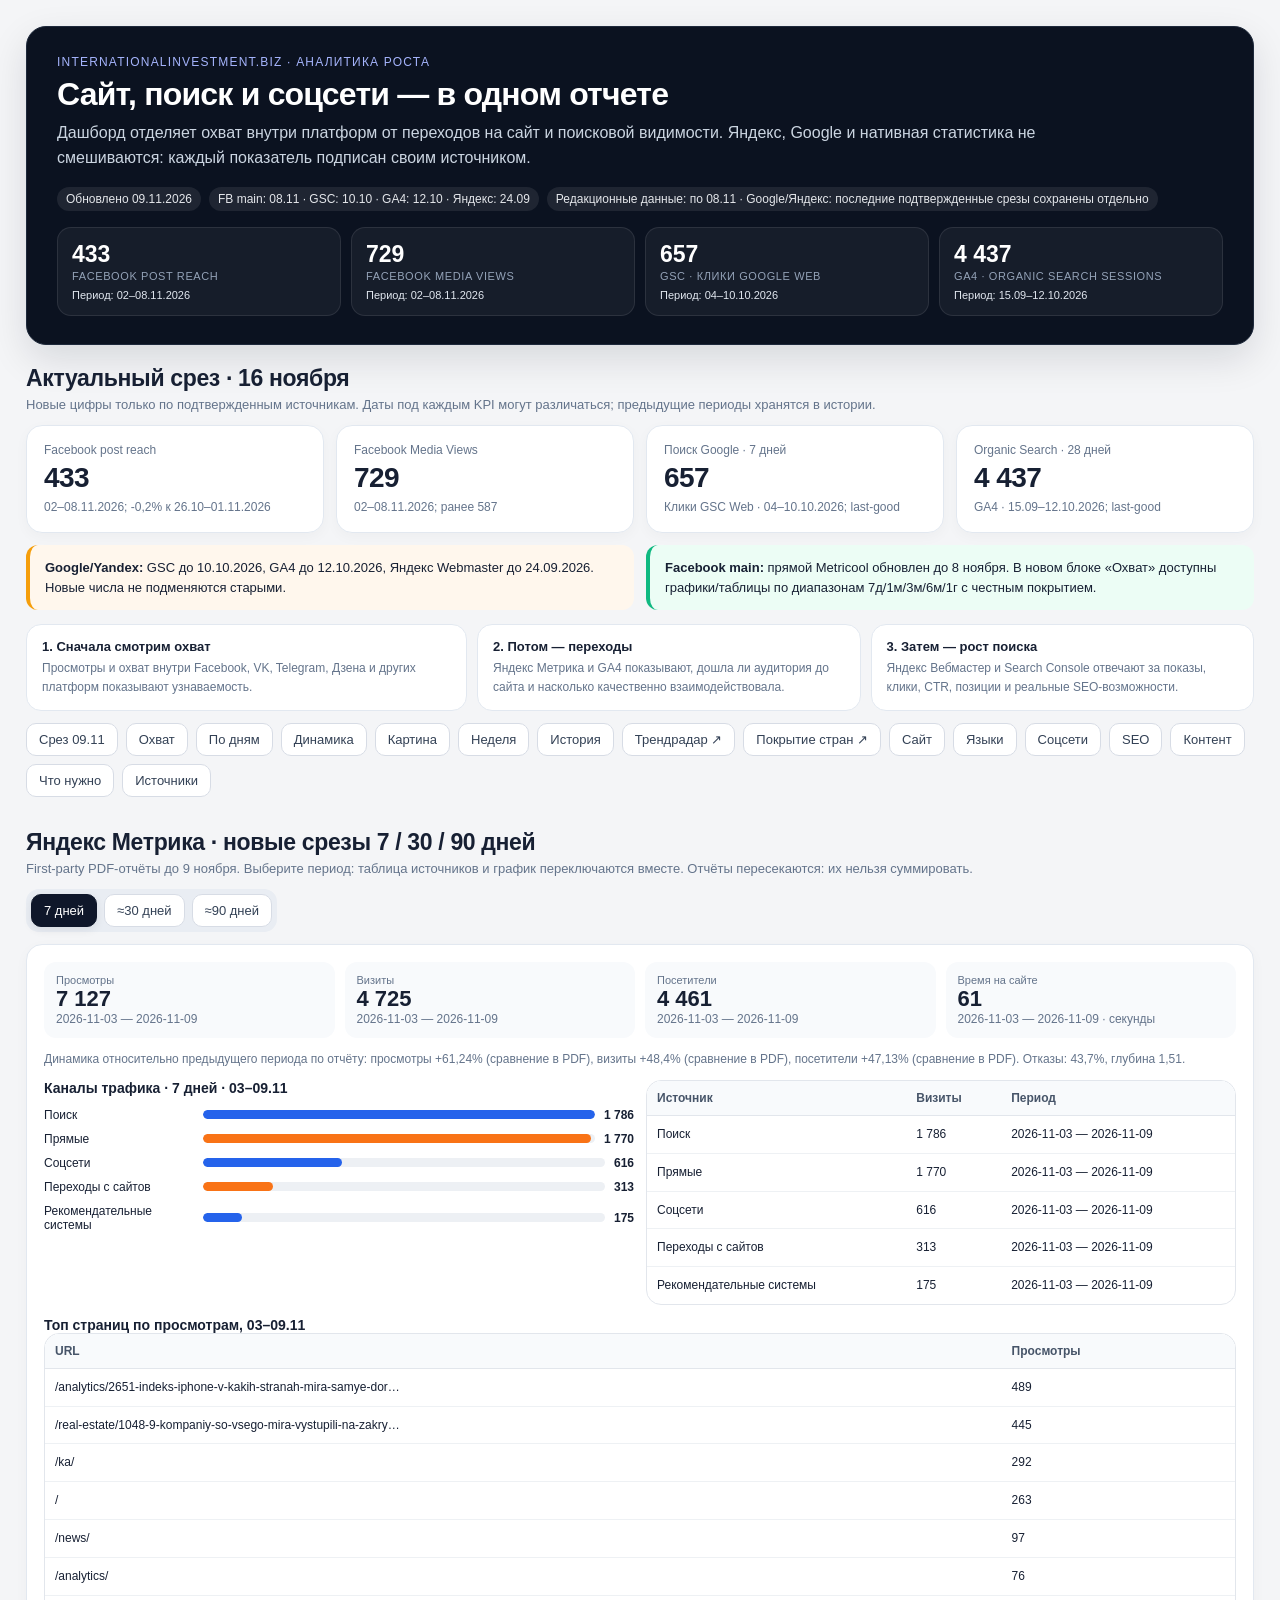
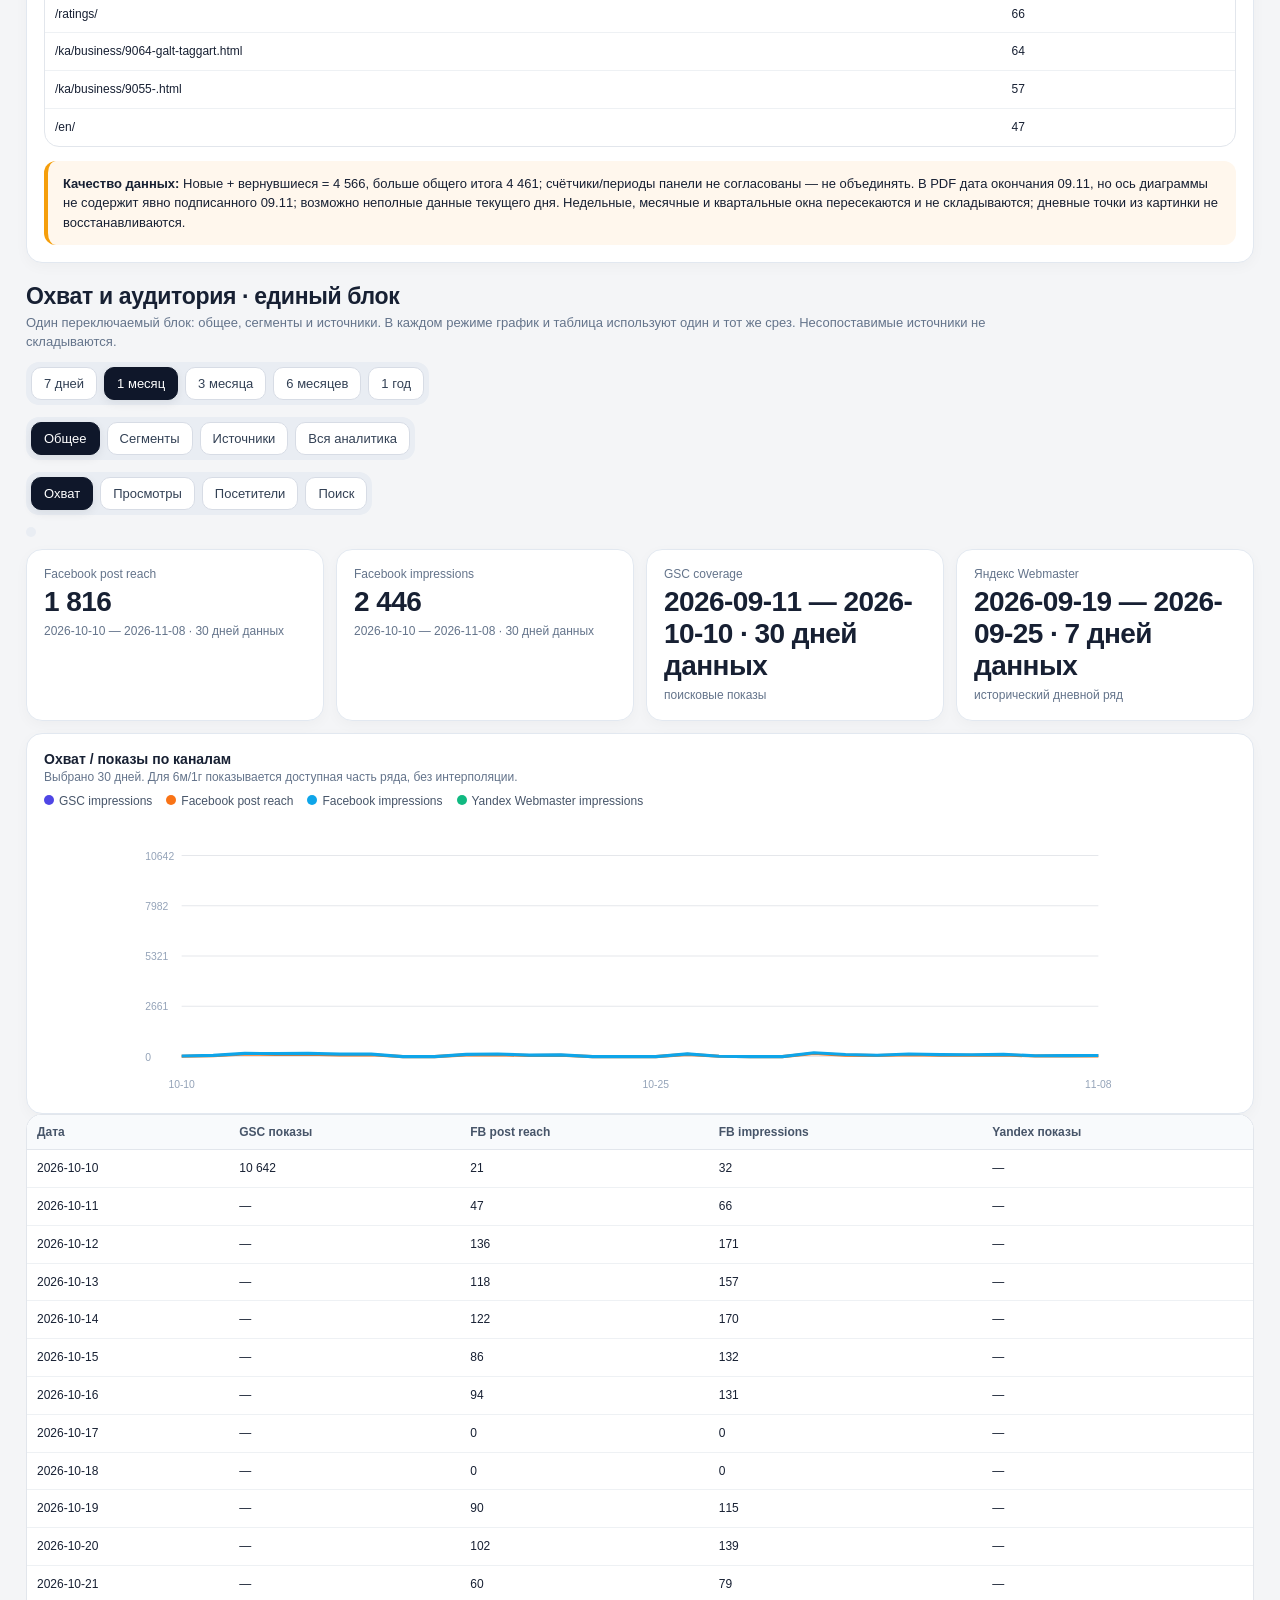
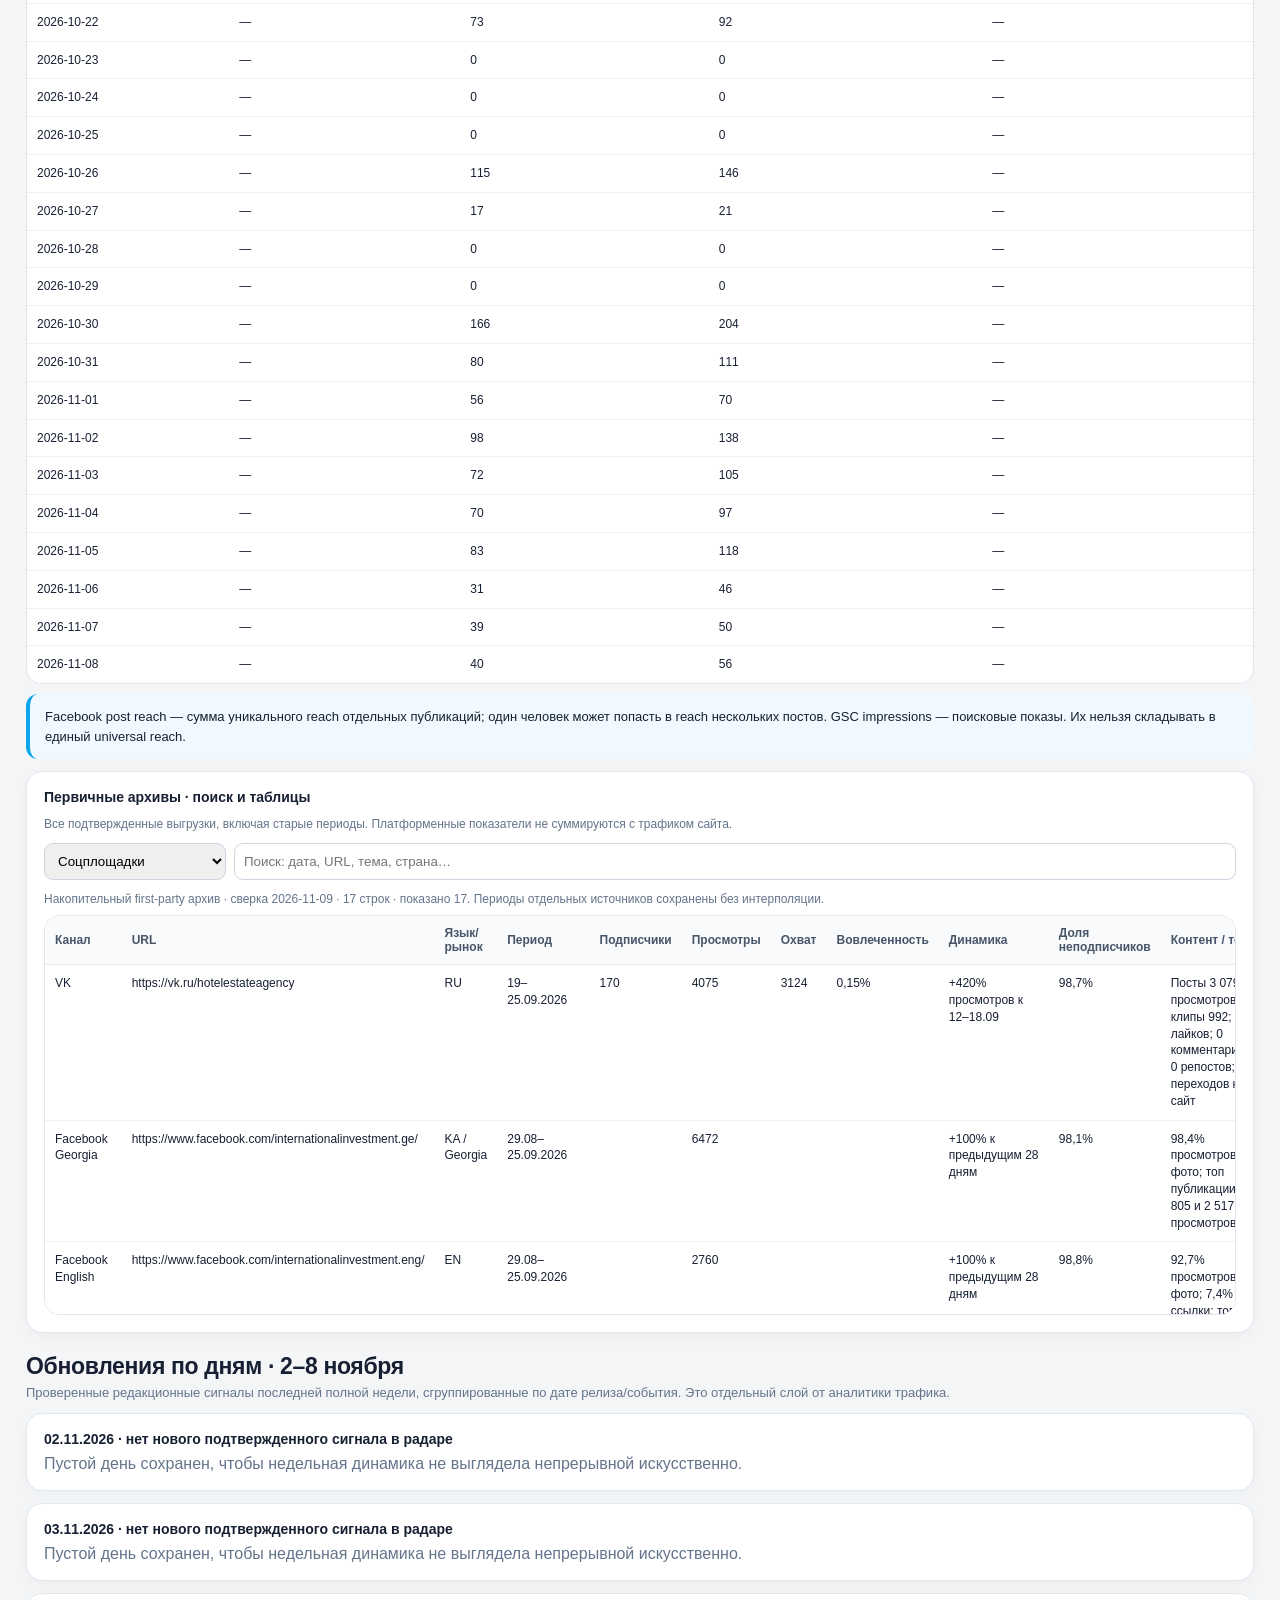
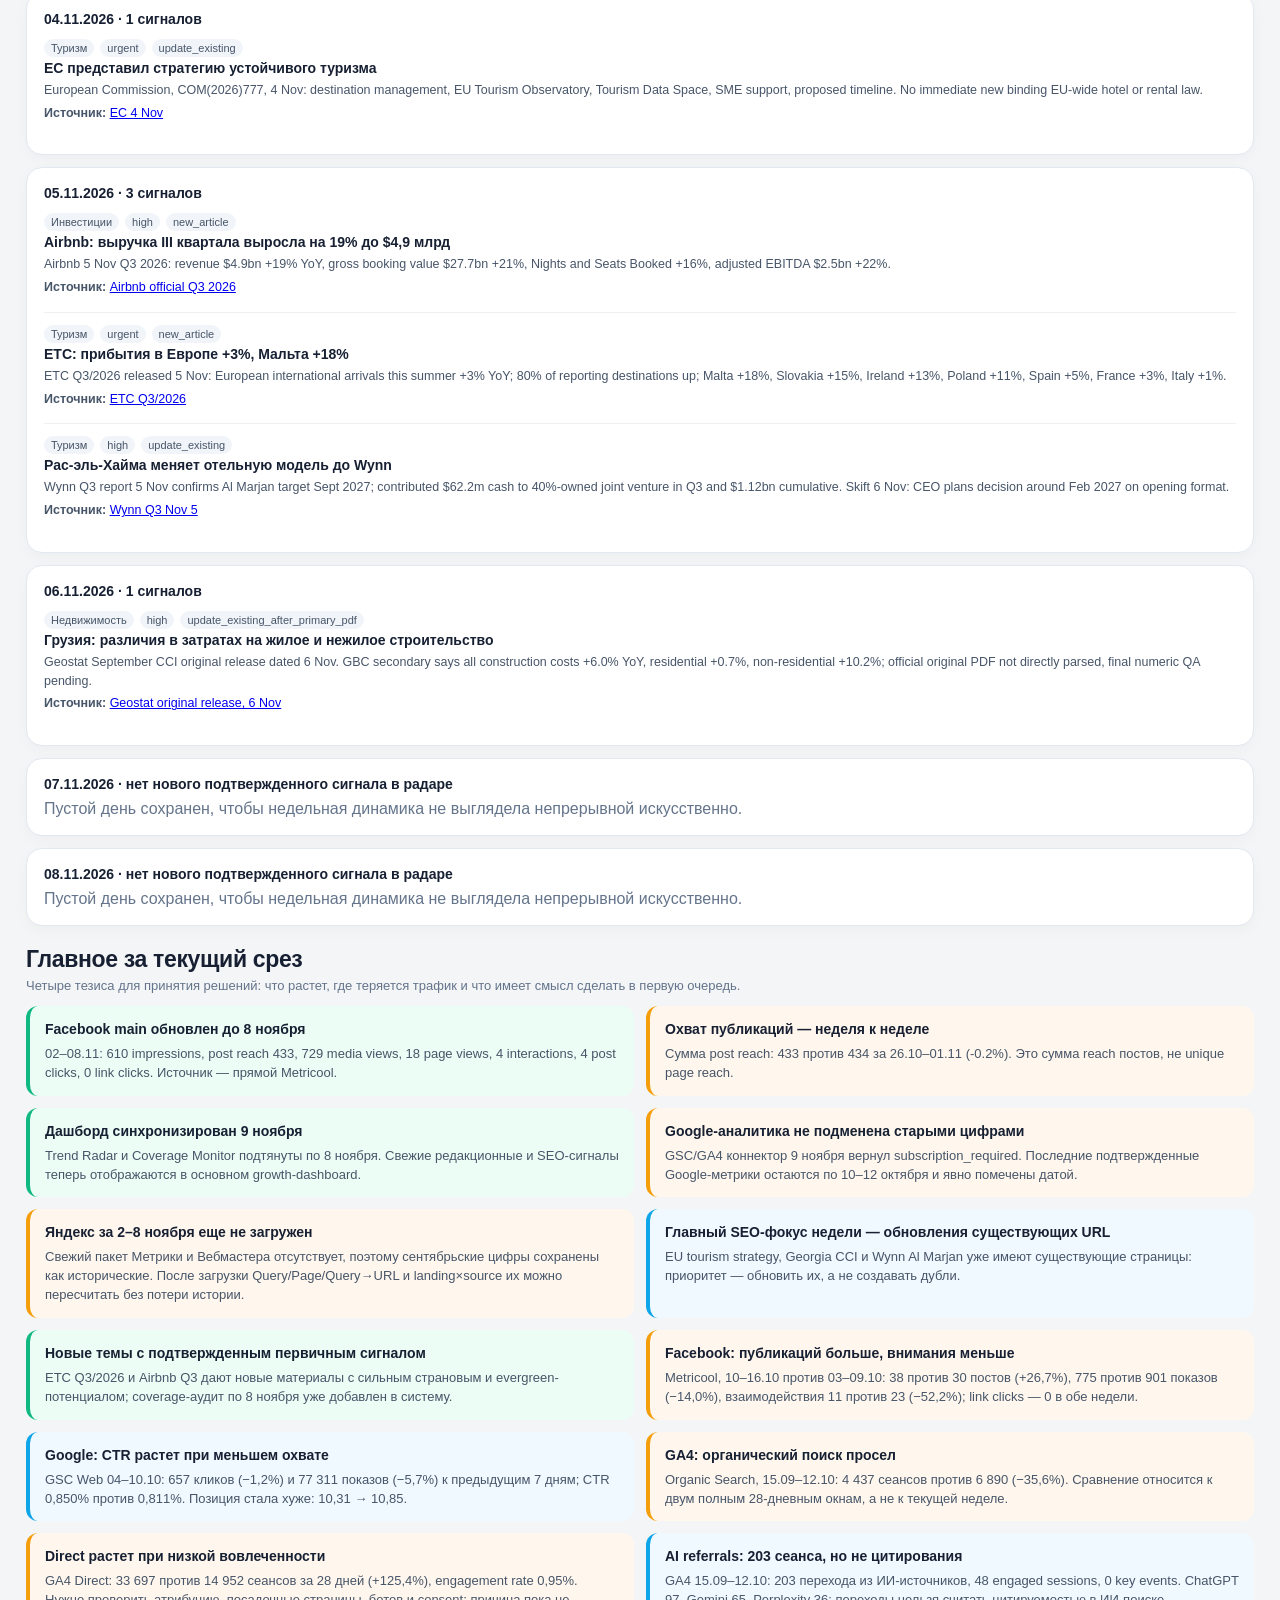
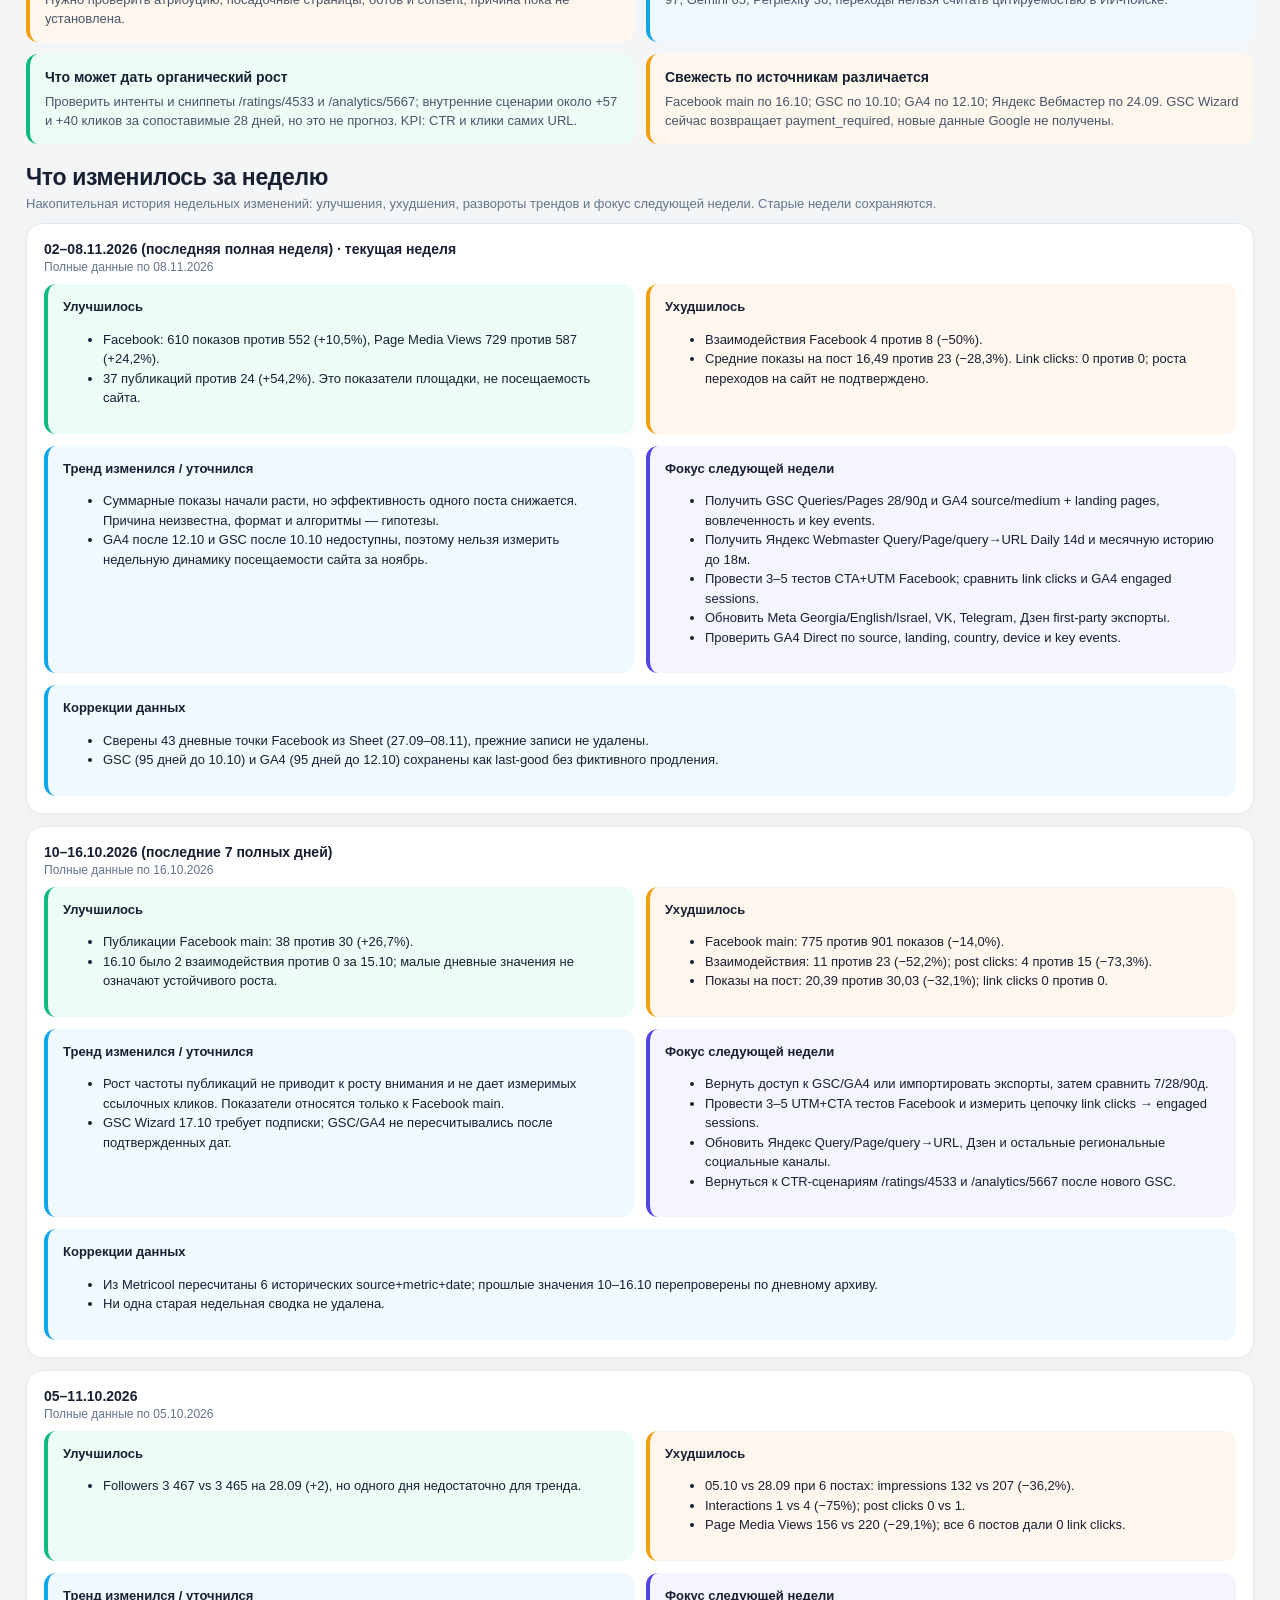
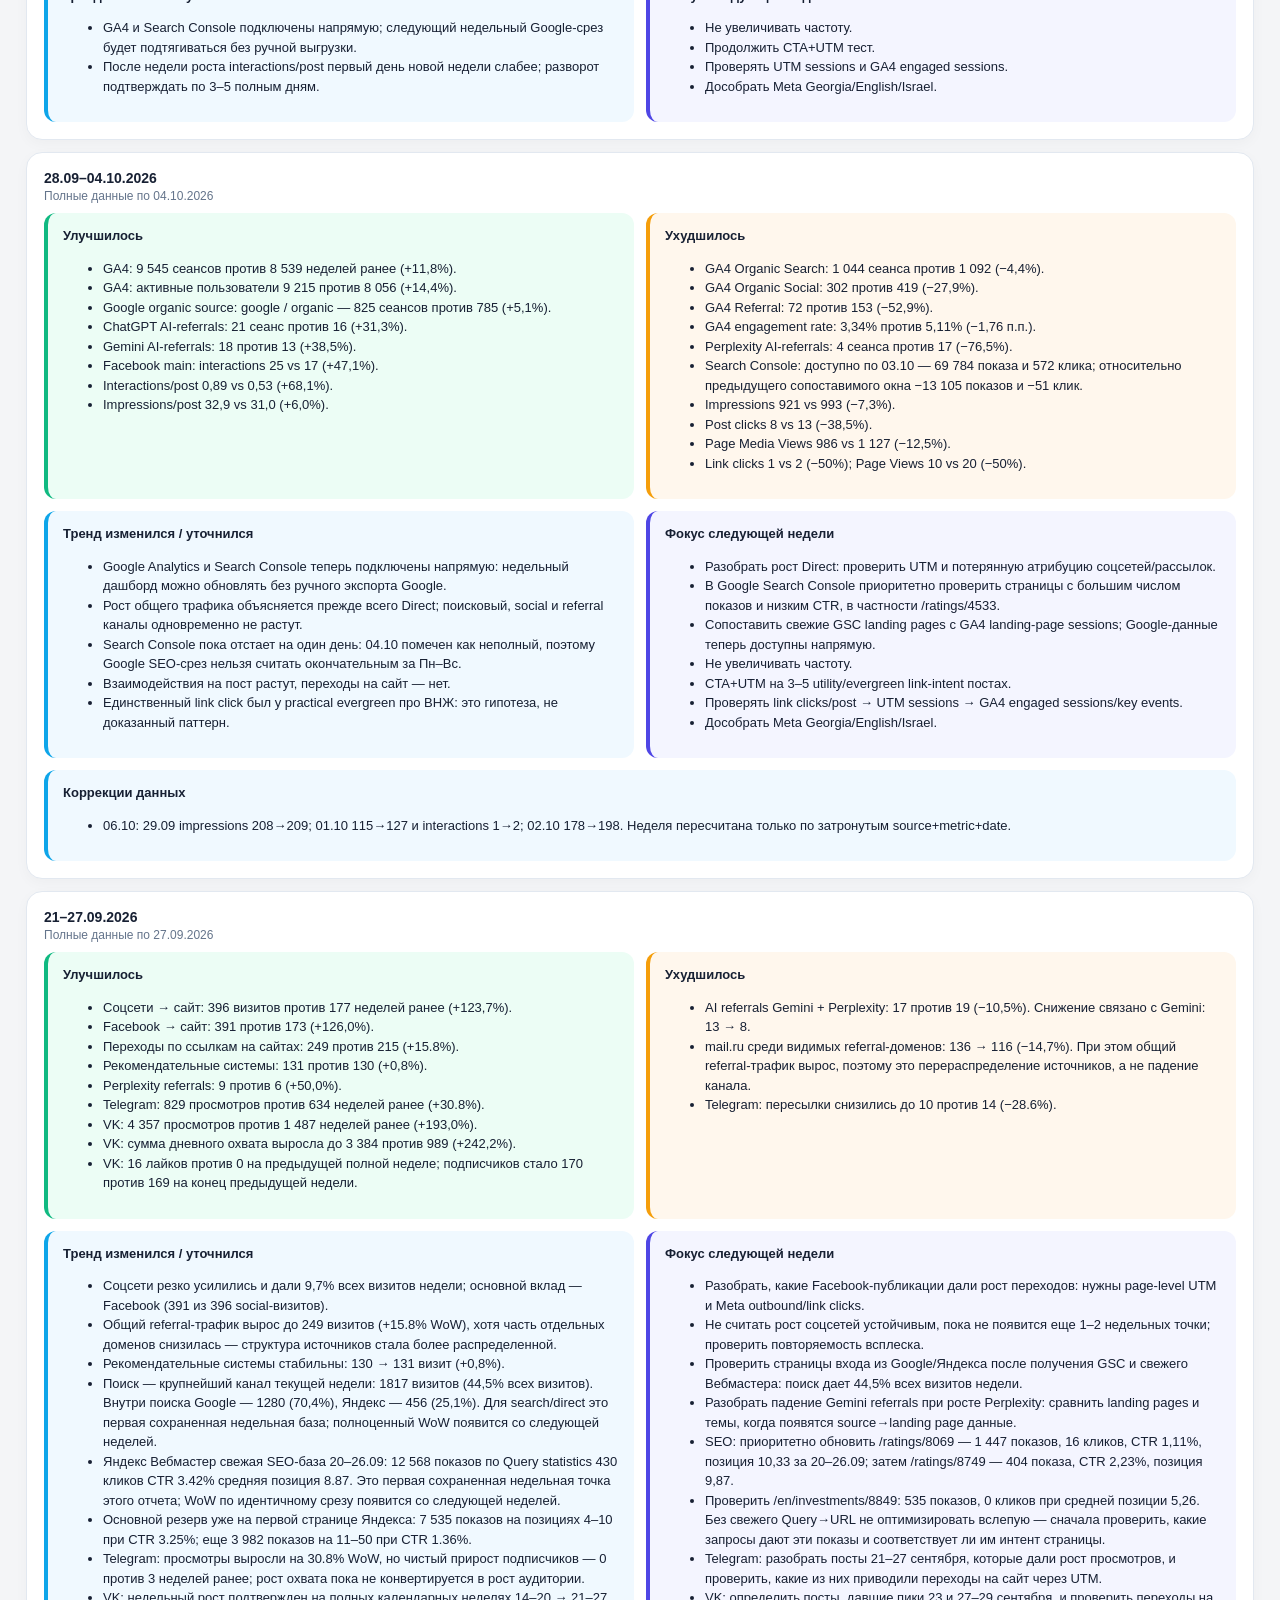
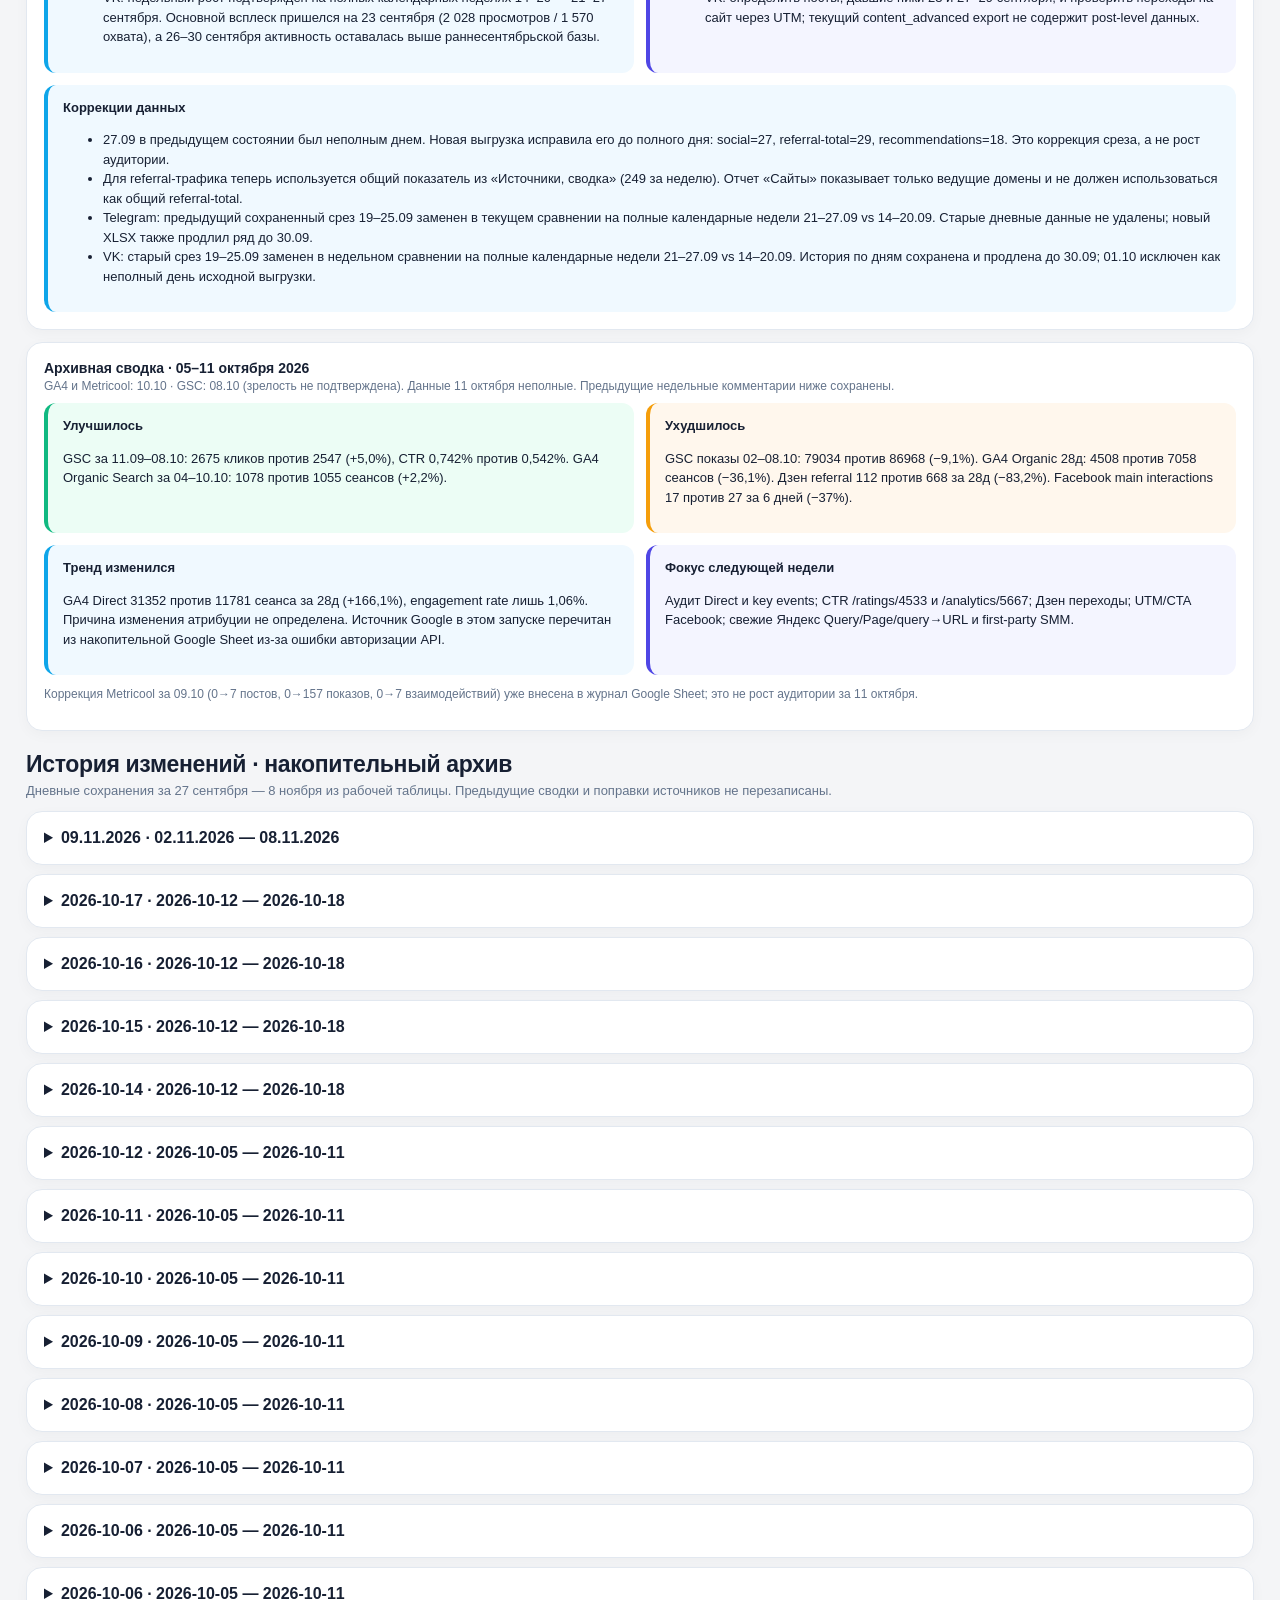
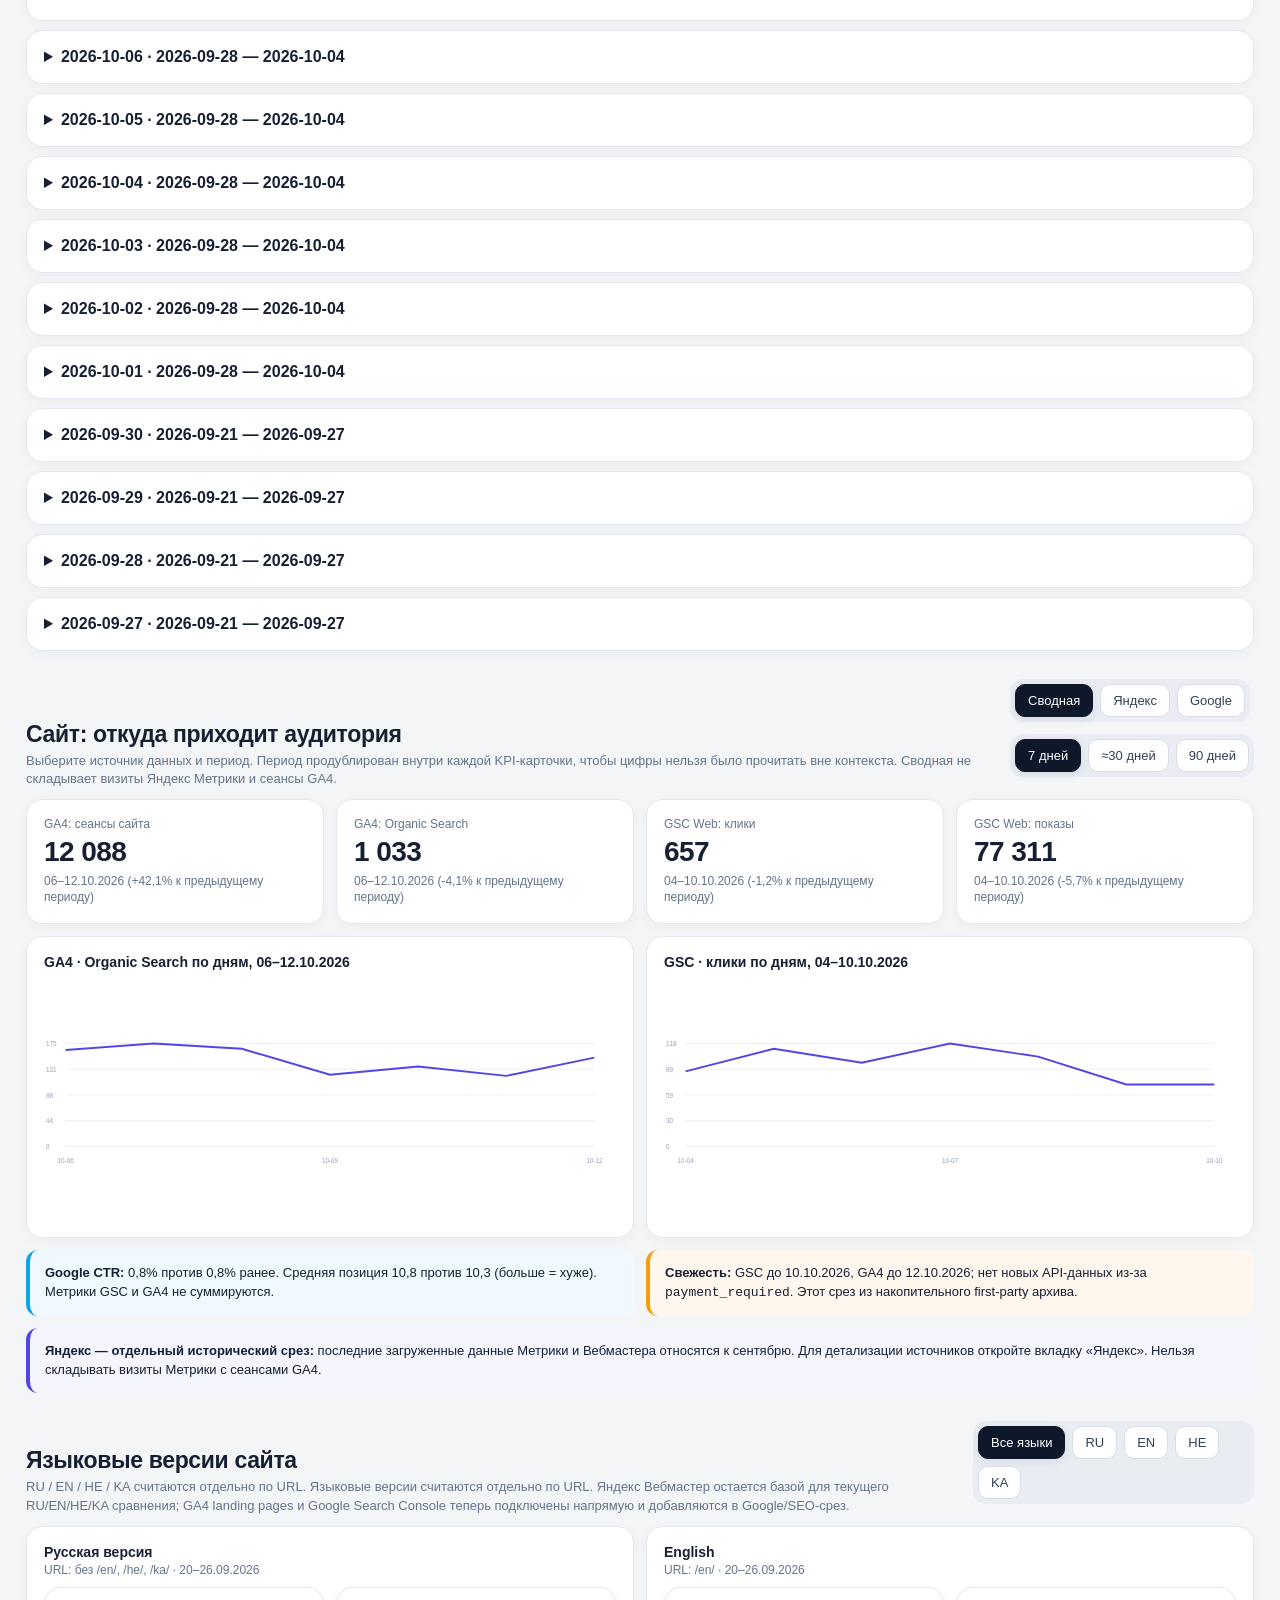
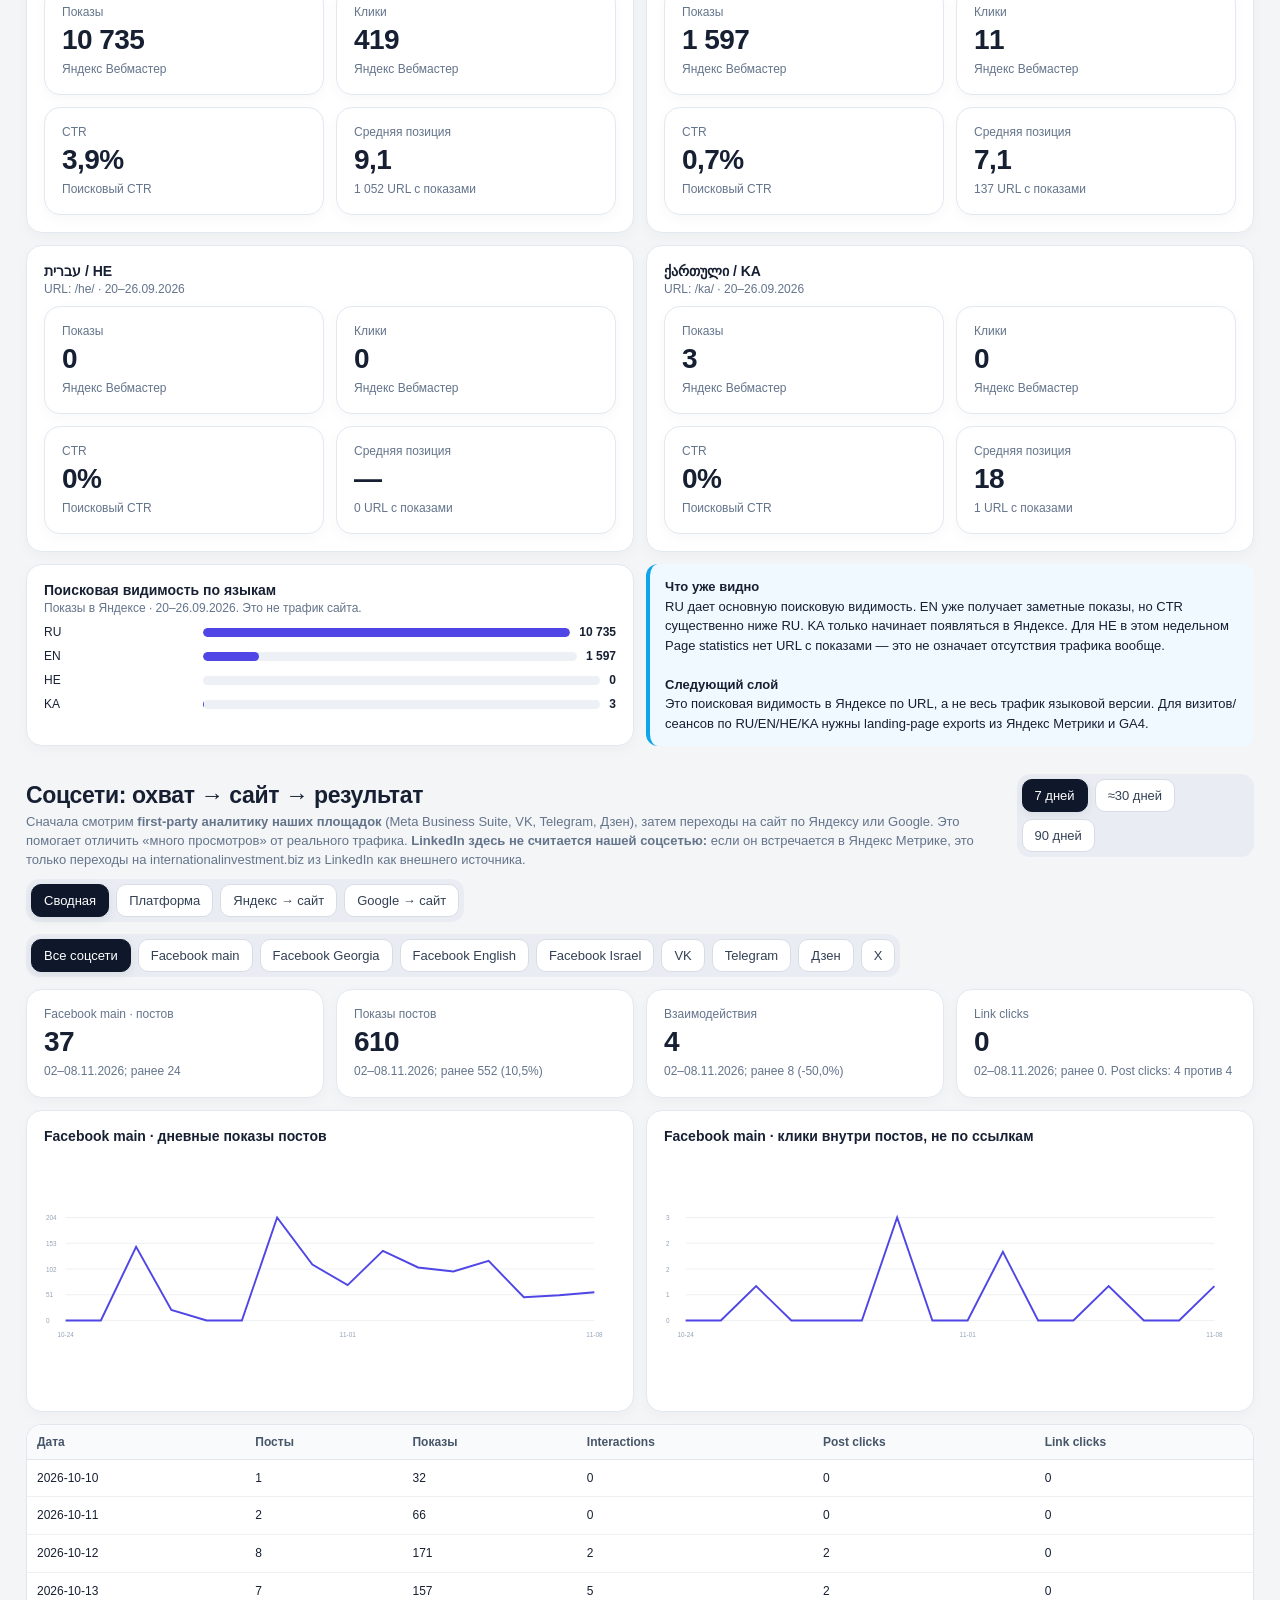
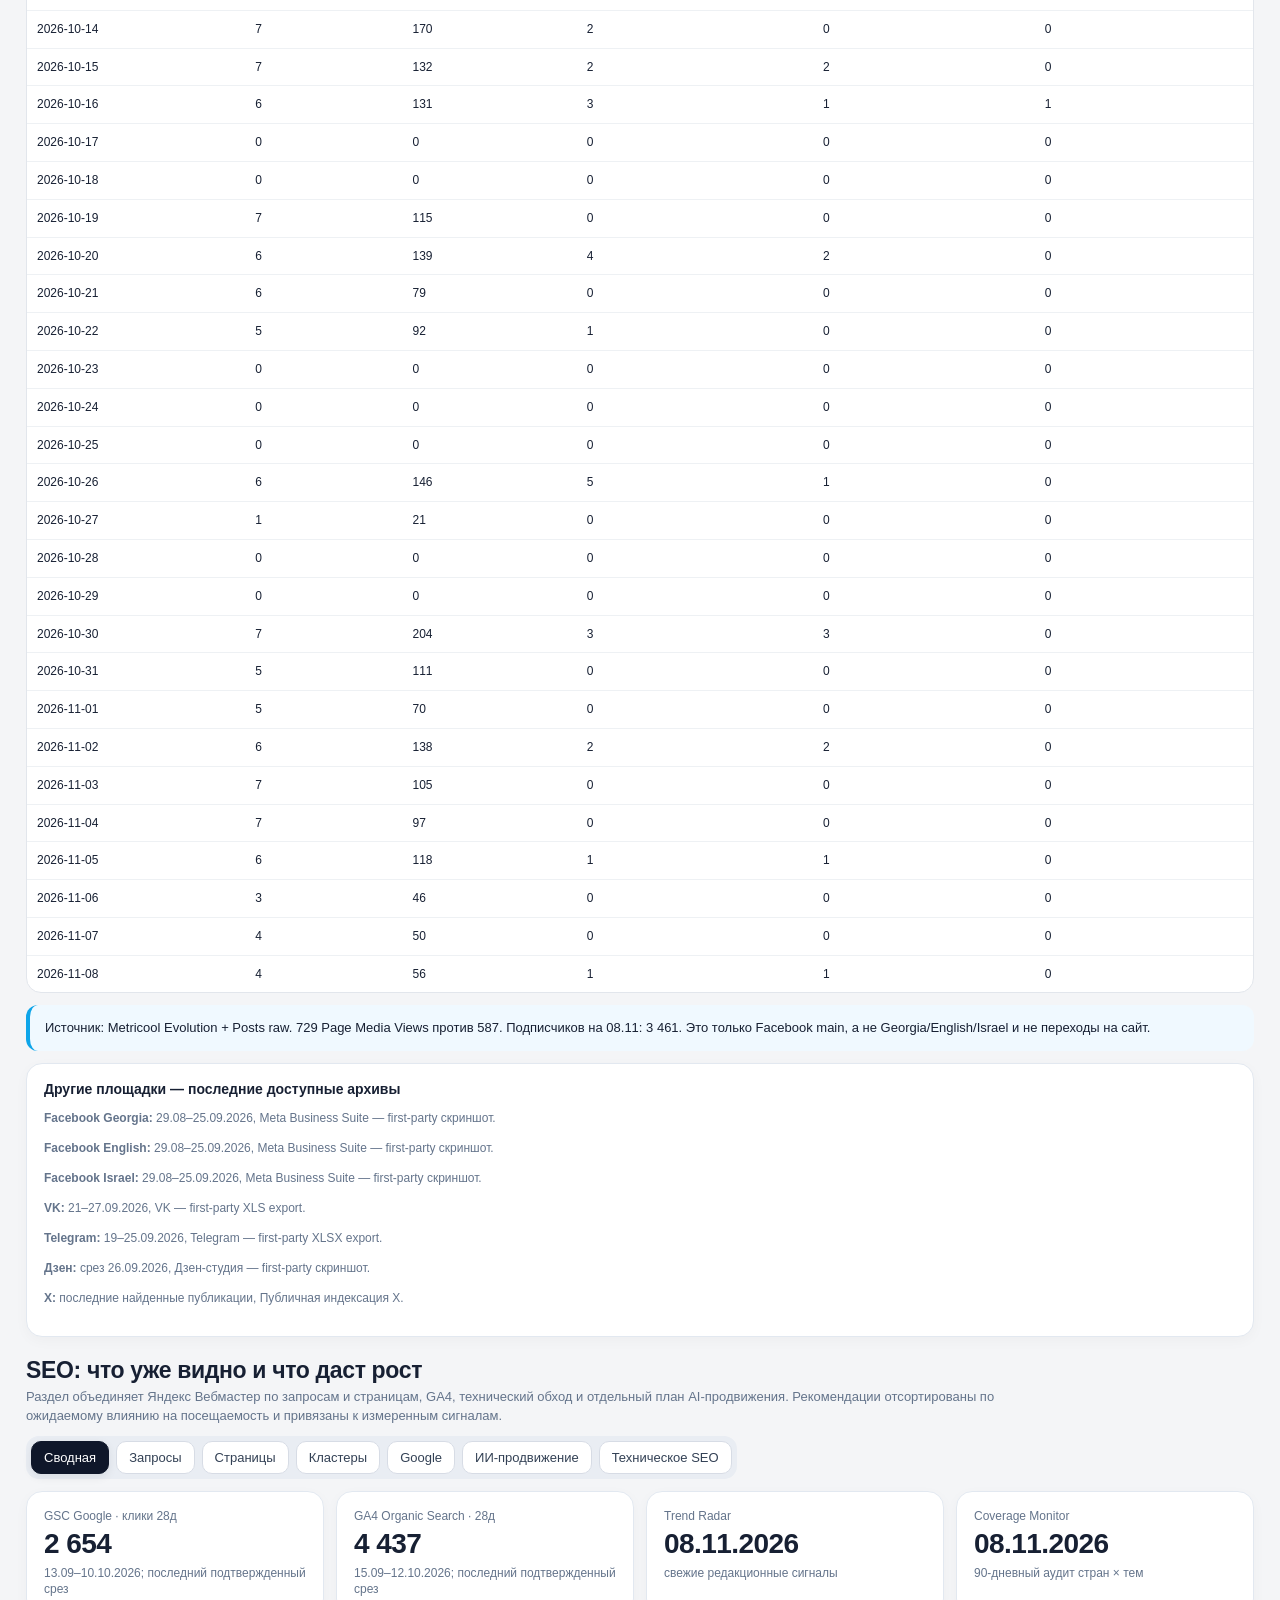
==== commit 26159af4: "Sync growth dashboard with Nov 16 trendwatch" ====
--- a/index.html
+++ b/index.html
@@ -1,6 +1,6 @@
 <!doctype html><html lang="ru"><head><meta charset="utf-8"><meta name="viewport" content="width=device-width,initial-scale=1"><title>International Investment — единый аналитический дашборд</title><style>*{box-sizing:border-box}body{margin:0;background:#f4f5f7;color:#172033;font-family:Inter,ui-sans-serif,-apple-system,BlinkMacSystemFont,"Segoe UI",Arial,sans-serif}.wrap{max-width:1380px;margin:auto;padding:26px}.top{background:#0b1220;color:white;border-radius:20px;padding:28px 30px;box-shadow:0 14px 38px #0b12201f;border:1px solid #1e293b}.eyebrow{font-size:12px;text-transform:uppercase;letter-spacing:.1em;color:#a5b4fc}.top h1{font-size:32px;margin:7px 0 8px;letter-spacing:-.025em}.top p{margin:0;color:#cbd5e1;max-width:1020px;line-height:1.55}.heroKpis{display:grid;grid-template-columns:repeat(4,minmax(0,1fr));gap:10px;margin-top:16px}.heroKpi{background:#ffffff0c;border:1px solid #ffffff18;border-radius:14px;padding:13px 14px}.heroKpi .hv{font-size:23px;font-weight:800;margin-bottom:2px}.heroKpi .hl{font-size:11px;color:#94a3b8;text-transform:uppercase;letter-spacing:.055em}.heroKpi .hp{font-size:11px;color:#e2e8f0;margin-top:6px;line-height:1.35}.readingGuide{margin-top:14px;display:grid;grid-template-columns:1.15fr 1fr 1fr;gap:10px}.guideCard{background:white;border:1px solid #e2e8f0;border-radius:15px;padding:14px 15px}.guideCard b{display:block;font-size:13px;margin-bottom:4px}.guideCard span{font-size:12px;color:#64748b;line-height:1.4}.stamp{margin-top:16px;display:flex;gap:8px;flex-wrap:wrap}.badge{font-size:12px;padding:5px 9px;border-radius:999px;background:#eef2ff;color:#3730a3}.top .badge{background:#ffffff15;color:#e5e7eb}.nav{position:sticky;top:0;z-index:10;background:#f4f5f7eF;backdrop-filter:blur(8px);padding:12px 0;display:flex;gap:8px;flex-wrap:wrap}.nav a,.pill{border:1px solid #d7dce5;background:white;color:#334155;padding:8px 12px;border-radius:10px;text-decoration:none;font-size:13px;cursor:pointer;transition:.15s ease}.pill.active,.nav a:hover{background:#0f172a;color:white;border-color:#0f172a;box-shadow:0 3px 10px #0f172a14}.section{margin-top:20px}.sectionHead{display:flex;justify-content:space-between;gap:18px;align-items:flex-end;margin-bottom:10px}.section h2{font-size:23px;margin:0;letter-spacing:-.015em}.desc{font-size:13px;color:#64748b;line-height:1.45;margin-top:4px;max-width:1000px}.controls{display:flex;gap:7px;flex-wrap:wrap}.grid{display:grid;gap:12px}.kpis{grid-template-columns:repeat(4,minmax(0,1fr))}.card{background:white;border:1px solid #e2e8f0;border-radius:16px;padding:17px;box-shadow:0 4px 14px #0f172a08}.card:hover{border-color:#cbd5e1}.kpi .label{font-size:12px;color:#64748b}.kpi .value{font-size:28px;font-weight:800;margin:5px 0;letter-spacing:-.02em}.kpi .comment{font-size:12px;color:#64748b;line-height:1.35}.delta.up{color:#059669}.delta.down{color:#dc2626}.delta.flat{color:#64748b}.split{grid-template-columns:1.35fr 1fr}.chartTitle{font-weight:700;font-size:14px}.chartSub{font-size:12px;color:#64748b;margin-top:3px;margin-bottom:10px}.chart{height:250px;width:100%}.bars{display:flex;flex-direction:column;gap:10px}.barrow{display:grid;grid-template-columns:150px 1fr auto;gap:9px;align-items:center;font-size:12px}.track{height:9px;background:#edf0f4;border-radius:999px;overflow:hidden}.fill{height:100%;background:#4f46e5;border-radius:999px}.note{border-left:4px solid #4f46e5;background:#f4f5ff;padding:13px 15px;border-radius:12px;font-size:13px;line-height:1.5}.note.warn{border-color:#f59e0b;background:#fff7ed}.note.good{border-color:#10b981;background:#ecfdf5}.note.info{border-color:#0ea5e9;background:#f0f9ff}.summaryGrid{grid-template-columns:repeat(2,minmax(0,1fr))}.summaryItem h3{font-size:14px;margin:0 0 5px}.summaryItem p{font-size:13px;color:#475569;line-height:1.45;margin:0}.sourceTabs,.periodTabs,.socialTabs,.seoTabs{display:flex;gap:7px;flex-wrap:wrap;margin:8px 0 12px;padding:5px;background:#e9edf3;border-radius:13px;width:max-content;max-width:100%}.tableWrap{overflow:auto;border:1px solid #e2e6ec;border-radius:15px;background:white}.table{width:100%;border-collapse:collapse;font-size:12px}.table th{position:sticky;top:0;background:#f8fafc;text-align:left;color:#475569;font-weight:700;padding:10px;border-bottom:1px solid #e2e6ec}.table td{padding:10px;border-bottom:1px solid #eef1f4;vertical-align:top;line-height:1.4}.table tr:last-child td{border-bottom:0}.metricLabel{font-weight:700}.muted{color:#64748b}.twoCol{grid-template-columns:1fr 1fr}.threeCol{grid-template-columns:repeat(3,minmax(0,1fr))}.socialPanel h3{margin:0 0 4px}.socialMeta{font-size:12px;color:#64748b}.socialNumbers{grid-template-columns:repeat(4,minmax(0,1fr));margin-top:12px}.mini{background:#f8fafc;border-radius:12px;padding:12px}.mini .n{font-size:22px;font-weight:750}.mini .l{font-size:11px;color:#64748b}.rec{margin-top:12px;padding:12px;border-radius:12px;background:#f8fafc}.rec b{font-size:12px}.rec p{font-size:13px;line-height:1.45;margin:5px 0 0}.seoList{display:grid;gap:10px}.seoItem{background:white;border:1px solid #e2e6ec;border-radius:15px;padding:15px}.seoTop{display:flex;gap:8px;align-items:center;flex-wrap:wrap}.prio{font-size:11px;background:#172033;color:white;border-radius:99px;padding:4px 8px}.status{font-size:11px;background:#f1f5f9;color:#475569;border-radius:99px;padding:4px 8px}.seoItem h3{font-size:15px;margin:9px 0 5px}.seoItem p{font-size:12.5px;line-height:1.5;color:#475569;margin:4px 0}.plan{display:grid;gap:8px}.planRow{display:grid;grid-template-columns:40px 1fr auto;gap:10px;align-items:start;border-bottom:1px solid #eef1f4;padding:9px 0}.planRow:last-child{border:0}.rank{font-size:20px;font-weight:800;color:#4f46e5}.legendBox{font-size:12px;color:#64748b;line-height:1.5}.foot{margin:24px 0 60px;color:#64748b;font-size:12px}.hidden{display:none!important}@media(max-width:900px){.kpis,.socialNumbers,.threeCol,.twoCol,.split,.summaryGrid,.heroKpis,.readingGuide{grid-template-columns:1fr 1fr}}@media(max-width:620px){.wrap{padding:14px}.kpis,.socialNumbers,.threeCol,.twoCol,.split,.summaryGrid,.heroKpis,.readingGuide{grid-template-columns:1fr}.top h1{font-size:24px}.sectionHead{align-items:flex-start;flex-direction:column}.barrow{grid-template-columns:105px 1fr auto}}
 #unifiedAnalytics{margin:18px 0 22px}.uaControls{display:flex;gap:9px;flex-wrap:wrap;margin:12px 0}.uaControls label{font-size:12px;font-weight:700;color:#475569}.uaControls select{display:block;margin-top:4px;padding:9px 12px;border:1px solid #cbd5e1;border-radius:10px;background:white;min-width:145px;color:#172033}.uaStats{display:grid;grid-template-columns:repeat(3,minmax(0,1fr));gap:10px}.uaStat{background:#f8fafc;padding:12px;border-radius:12px}.uaStat strong{display:block;font-size:23px}.uaStat small{color:#64748b}.uaSvg{width:100%;height:auto;display:block}.uaLegend{display:flex;gap:16px;flex-wrap:wrap;font-size:12px;color:#475569;margin:8px 0}.uaLegend i{display:inline-block;width:20px;border-top:3px solid #2563eb;margin-right:6px;vertical-align:middle}.uaLegend i.orange{border-top:3px dashed #f97316}.uaTable{max-height:360px;overflow:auto}.uaEmpty{padding:20px;color:#92400e;background:#fffbeb;border-radius:10px}.uaHelp{font-size:12px;color:#64748b;line-height:1.6;margin:10px 0}@media(max-width:650px){.uaStats{grid-template-columns:1fr}.uaControls label{width:100%}.uaControls select{width:100%}}.audienceMeta{font-size:12px;color:#64748b;margin:8px 0 12px}.legendInline{display:flex;gap:14px;flex-wrap:wrap;font-size:12px;color:#475569;margin:8px 0}.legendDot{display:inline-block;width:10px;height:10px;border-radius:50%;margin-right:5px}.dailyDay{margin-bottom:12px}.dailyItem{padding:11px 0;border-bottom:1px solid #eef1f4}.dailyItem:last-child{border-bottom:0}.dailyItem h4{font-size:14px;margin:3px 0 5px}.dailyItem p{font-size:12.5px;line-height:1.5;margin:4px 0;color:#475569}.sourceChip{display:inline-block;font-size:11px;padding:3px 7px;border-radius:999px;background:#f1f5f9;color:#475569;margin-right:6px}.hubChart{height:280px}.emptyChart{display:flex;align-items:center;justify-content:center;height:220px;color:#64748b;font-size:13px;background:#f8fafc;border-radius:12px}</style></head><body><div class="wrap">
-<header class="top"><div class="eyebrow">InternationalInvestment.biz · аналитика роста</div><h1>Сайт, поиск и соцсети — в одном отчете</h1><p>Дашборд отделяет охват внутри платформ от переходов на сайт и поисковой видимости. Яндекс, Google и нативная статистика не смешиваются: каждый показатель подписан своим источником.</p><div class="stamp"><span class="badge">Обновлено 09.11.2026</span><span class="badge">FB main: 08.11 · GSC: 10.10 · GA4: 12.10 · Яндекс: 24.09</span><span class="badge">Редакционные данные: по 08.11 · Google/Яндекс: последние подтвержденные срезы сохранены отдельно</span></div><div class="heroKpis" id="heroKpis"></div></header><section class="section" id="latest"><div class="sectionHead"><div><h2>Актуальный срез · 14 ноября</h2><div class="desc">Новые цифры только по подтвержденным источникам. Даты под каждым KPI могут различаться; предыдущие периоды хранятся в истории.</div></div></div><div id="freshHome"></div></section><section class="section" id="unifiedAnalytics" style="display:none" aria-hidden="true"><div class="sectionHead"><div><h2>Общий охват и посещаемость · динамика</h2><div class="desc">График и таблица с единым переключателем. Платформенные показы, просмотры, посетители и источники не суммируются между собой.</div></div></div><div class="card"><div class="uaControls"><label>Период<select id="uaPeriod"><option value="7">Неделя</option><option value="30">Месяц</option><option value="90">3 месяца</option><option value="180">Полгода</option><option value="365">Год</option></select></label><label>Показатель<select id="uaMetric"><option value="overview">Общее</option><option value="views">Просмотры</option><option value="visitors">Посетители</option><option value="sources">Источники</option></select></label><label>Сегмент / источник<select id="uaSource"><option value="facebook">Facebook main · Metricool</option><option value="ga4">Сайт · GA4 Organic</option><option value="gsc">Google · GSC</option></select></label></div><div id="uaStats" class="uaStats"></div><div id="uaChart"></div><div id="uaLegend" class="uaLegend"></div><div id="uaInfo" class="uaHelp"></div><div id="uaTable" class="uaTable"></div></div></section><div class="readingGuide"><div class="guideCard"><b>1. Сначала смотрим охват</b><span>Просмотры и охват внутри Facebook, VK, Telegram, Дзена и других платформ показывают узнаваемость.</span></div><div class="guideCard"><b>2. Потом — переходы</b><span>Яндекс Метрика и GA4 показывают, дошла ли аудитория до сайта и насколько качественно взаимодействовала.</span></div><div class="guideCard"><b>3. Затем — рост поиска</b><span>Яндекс Вебмастер и Search Console отвечают за показы, клики, CTR, позиции и реальные SEO-возможности.</span></div></div>
+<header class="top"><div class="eyebrow">InternationalInvestment.biz · аналитика роста</div><h1>Сайт, поиск и соцсети — в одном отчете</h1><p>Дашборд отделяет охват внутри платформ от переходов на сайт и поисковой видимости. Яндекс, Google и нативная статистика не смешиваются: каждый показатель подписан своим источником.</p><div class="stamp"><span class="badge">Обновлено 09.11.2026</span><span class="badge">FB main: 08.11 · GSC: 10.10 · GA4: 12.10 · Яндекс: 24.09</span><span class="badge">Редакционные данные: по 08.11 · Google/Яндекс: последние подтвержденные срезы сохранены отдельно</span></div><div class="heroKpis" id="heroKpis"></div></header><section class="section" id="latest"><div class="sectionHead"><div><h2>Актуальный срез · 16 ноября</h2><div class="desc">Новые цифры только по подтвержденным источникам. Даты под каждым KPI могут различаться; предыдущие периоды хранятся в истории.</div></div></div><div id="freshHome"></div></section><section class="section" id="unifiedAnalytics" style="display:none" aria-hidden="true"><div class="sectionHead"><div><h2>Общий охват и посещаемость · динамика</h2><div class="desc">График и таблица с единым переключателем. Платформенные показы, просмотры, посетители и источники не суммируются между собой.</div></div></div><div class="card"><div class="uaControls"><label>Период<select id="uaPeriod"><option value="7">Неделя</option><option value="30">Месяц</option><option value="90">3 месяца</option><option value="180">Полгода</option><option value="365">Год</option></select></label><label>Показатель<select id="uaMetric"><option value="overview">Общее</option><option value="views">Просмотры</option><option value="visitors">Посетители</option><option value="sources">Источники</option></select></label><label>Сегмент / источник<select id="uaSource"><option value="facebook">Facebook main · Metricool</option><option value="ga4">Сайт · GA4 Organic</option><option value="gsc">Google · GSC</option></select></label></div><div id="uaStats" class="uaStats"></div><div id="uaChart"></div><div id="uaLegend" class="uaLegend"></div><div id="uaInfo" class="uaHelp"></div><div id="uaTable" class="uaTable"></div></div></section><div class="readingGuide"><div class="guideCard"><b>1. Сначала смотрим охват</b><span>Просмотры и охват внутри Facebook, VK, Telegram, Дзена и других платформ показывают узнаваемость.</span></div><div class="guideCard"><b>2. Потом — переходы</b><span>Яндекс Метрика и GA4 показывают, дошла ли аудитория до сайта и насколько качественно взаимодействовала.</span></div><div class="guideCard"><b>3. Затем — рост поиска</b><span>Яндекс Вебмастер и Search Console отвечают за показы, клики, CTR, позиции и реальные SEO-возможности.</span></div></div>
 <nav class="nav"><a href="#latest">Срез 09.11</a><a href="#audience">Охват</a><a href="#dailyUpdates">По дням</a><a href="#audience">Динамика</a><a href="#executive">Картина</a><a href="#weekly">Неделя</a><a href="#archive">История</a><a href="/trend-radar/">Трендрадар ↗</a><a href="/trend-radar/coverage.html">Покрытие стран ↗</a><a href="#site">Сайт</a><a href="#languages">Языки</a><a href="#social">Соцсети</a><a href="#seo">SEO</a><a href="#content">Контент</a><a href="#needs">Что нужно</a><a href="#sourcesSec">Источники</a></nav>
 <section class="section" id="yandexMetricaPdf"><div class="sectionHead"><div><h2>Яндекс Метрика · новые срезы 7 / 30 / 90 дней</h2><div class="desc">First-party PDF-отчёты до 9 ноября. Выберите период: таблица источников и график переключаются вместе. Отчёты пересекаются: их нельзя суммировать.</div></div></div><div class="sourceTabs" id="ymPdfPeriods"><button class="pill active" data-ym-window="0">7 дней</button><button class="pill" data-ym-window="1">≈30 дней</button><button class="pill" data-ym-window="2">≈90 дней</button></div><div id="ymPdfBody" class="card"><div class="muted">Загружаю подтвержденные данные Яндекс Метрики…</div></div></section><section class="section" id="audience"><div class="sectionHead"><div><h2>Охват и аудитория · единый блок</h2><div class="desc">Один переключаемый блок: общее, сегменты и источники. В каждом режиме график и таблица используют один и тот же срез. Несопоставимые источники не складываются.</div></div></div><div class="periodTabs" id="audienceRanges"></div><div class="sourceTabs" id="audienceScopes"></div><div class="sourceTabs" id="audienceMetrics"></div><div class="sourceTabs" id="audienceSourceFilters"></div><div id="audienceBody"></div><div class="card" id="iiRawArchive" style="margin-top:12px"><div class="chartTitle">Первичные архивы · поиск и таблицы</div><p class="muted" style="font-size:12px">Все подтвержденные выгрузки, включая старые периоды. Платформенные показатели не суммируются с трафиком сайта.</p><div style="display:flex;gap:8px;flex-wrap:wrap;margin:12px 0"><select id="iiArchiveChoice" style="padding:9px;border:1px solid #cbd5e1;border-radius:9px"><option value="social">Соцплощадки</option><option value="social_archive">Соцсети — история</option><option value="content">Публикации</option><option value="google_queries">SEO Google: запросы</option><option value="google_pages">SEO Google: страницы</option><option value="google_clusters">SEO Google: кластеры</option><option value="ai_visibility">AI visibility/referrals</option><option value="weekly_archive">Все недельные отчёты</option><option value="google_search">Google Search Console</option><option value="ga4_ai">GA4 / AI</option></select><input id="iiArchiveSearch" type="search" placeholder="Поиск: дата, URL, тема, страна…" style="flex:1;min-width:220px;padding:9px;border:1px solid #cbd5e1;border-radius:9px"></div><div id="iiArchiveStatus" class="muted" style="font-size:12px"></div><div class="tableWrap" style="max-height:400px;overflow:auto;margin-top:9px"><table class="table" id="iiArchiveTable"></table></div></div></section>
 <section class="section" id="dailyUpdates"><div class="sectionHead"><div><h2>Обновления по дням · 2–8 ноября</h2><div class="desc">Проверенные редакционные сигналы последней полной недели, сгруппированные по дате релиза/события. Это отдельный слой от аналитики трафика.</div></div></div><div id="dailyUpdatesBody"></div></section>
@@ -13,7 +13,7 @@
 <section class="section" id="needs"><div class="sectionHead"><div><h2>Чего не хватает для следующего шага</h2><div class="desc">Этот блок обновляется вместе с отчетом: что нужно выгрузить мне для точной аналитики и что имеет смысл запросить у команды.</div></div></div><div class="grid twoCol"><div class="card"><div class="chartTitle">Нужно выгрузить для следующего обновления</div><div id="dataNeeds" class="seoList" style="margin-top:10px"></div></div><div class="card"><div class="chartTitle">Что запросить у команды</div><div id="teamNeeds" class="seoList" style="margin-top:10px"></div></div></div></section>
 <section class="section" id="sourcesSec"><div class="sectionHead"><div><h2>Источники и ограничения</h2><div class="desc">Чтобы не путать охват, показы, просмотры, визиты и сеансы, каждый источник хранится отдельно. Это особенно важно при сравнении соцсетей, Яндекс Метрики и GA4.</div></div></div><div class="grid twoCol" id="sources"></div></section>
 <div class="foot">Facebook main обновляется напрямую через Metricool и подтвержден по 08.11. GSC/GA4 остаются last-good 10.10/12.10 из-за subscription_required; Яндекс Метрика — новые PDF-срезы до 09.11; Яндекс Вебмастер — последний экспорт сентября. Длинные диапазоны показывают только реально сохраненную часть ряда, без интерполяции.</div></div>
-<script id="dashboard-data" type="application/json">{"title":"International Investment — единый аналитический дашборд","updated":"14.11.2026","last_complete_date":"14.11.2026","yandex":{"periods":{"7d":{"label":"7 дней","start":"2026-09-21","end":"2026-09-27","social_visits":396,"social_delta":123.72881355932202,"site_ref_visits":249,"site_ref_delta":15.81395348837209,"recommender_visits":131,"recommender_delta":0.7692307692307665,"ai_visits":17,"ai_delta":-10.526315789473683,"social_sources":{"Facebook":391,"X":2,"Linked in":0,"ВКонтакте":0,"instagram.com":3},"site_sources":{"https://mail.ru/":116,"https://yablor.ru/":23,"https://yakapitalist.ru/":23,"https://perplexity.ai/":9,"https://gemini.google.com/":8},"search_visits":1817,"direct_visits":1459,"total_visits":4083,"search_share_pct":44.50159196669116,"direct_share_pct":35.733529267695324,"social_share_pct":9.698750918442322,"site_ref_share_pct":6.098457016899339,"recommender_share_pct":3.2084251775655153,"search_sources":{"Google":1280,"Яндекс":456,"Bing":58,"DuckDuckGo":13,"Yahoo!":7}},"30d":{"label":"30 дней","start":"2026-08-29","end":"2026-09-27","social_visits":1015,"social_delta":null,"site_ref_visits":1012,"site_ref_delta":null,"recommender_visits":659,"recommender_delta":null,"ai_visits":69,"ai_delta":null,"social_sources":{"Facebook":1000,"X":3,"Linked in":3,"ВКонтакте":4,"instagram.com":4},"site_sources":{"https://gemini.google.com/":39,"https://perplexity.ai/":30,"https://mail.ru/":612,"https://yablor.ru/":23,"https://yakapitalist.ru/":114}},"90d":{"label":"90 дней","start":"2026-06-29","end":"2026-09-26","social_visits":3509,"social_delta":12000,"site_ref_visits":4644,"site_ref_delta":13168.571428571428,"recommender_visits":113,"recommender_delta":null,"ai_visits":116,"ai_delta":11500,"social_sources":{"Facebook":3368,"X":53,"Linked in":50,"ВКонтакте":24,"instagram.com":8},"site_sources":{"https://gemini.google.com/":116,"https://yablor.ru/":114,"https://mail.ru/":2870,"https://yakapitalist.ru/":221,"https://dzen.ru/":365}}},"daily":{"social":[{"date":"2026-06-28","Facebook":29,"X":0,"Linked in":0,"ВКонтакте":0,"instagram.com":0,"total":29},{"date":"2026-06-29","Facebook":48,"X":1,"Linked in":0,"ВКонтакте":1,"instagram.com":0,"total":50},{"date":"2026-06-30","Facebook":49,"X":1,"Linked in":0,"ВКонтакте":0,"instagram.com":0,"total":50},{"date":"2026-07-01","Facebook":35,"X":0,"Linked in":0,"ВКонтакте":1,"instagram.com":0,"total":36},{"date":"2026-07-02","Facebook":20,"X":0,"Linked in":0,"ВКонтакте":0,"instagram.com":0,"total":21},{"date":"2026-07-03","Facebook":27,"X":2,"Linked in":0,"ВКонтакте":0,"instagram.com":0,"total":29},{"date":"2026-07-04","Facebook":33,"X":0,"Linked in":0,"ВКонтакте":0,"instagram.com":0,"total":33},{"date":"2026-07-05","Facebook":15,"X":0,"Linked in":0,"ВКонтакте":0,"instagram.com":0,"total":15},{"date":"2026-07-06","Facebook":31,"X":0,"Linked in":0,"ВКонтакте":0,"instagram.com":0,"total":31},{"date":"2026-07-07","Facebook":34,"X":0,"Linked in":0,"ВКонтакте":0,"instagram.com":0,"total":35},{"date":"2026-07-08","Facebook":32,"X":0,"Linked in":0,"ВКонтакте":0,"instagram.com":1,"total":33},{"date":"2026-07-09","Facebook":46,"X":0,"Linked in":0,"ВКонтакте":2,"instagram.com":0,"total":48},{"date":"2026-07-10","Facebook":34,"X":1,"Linked in":0,"ВКонтакте":2,"instagram.com":0,"total":37},{"date":"2026-07-11","Facebook":45,"X":2,"Linked in":0,"ВКонтакте":0,"instagram.com":1,"total":48},{"date":"2026-07-12","Facebook":19,"X":0,"Linked in":0,"ВКонтакте":0,"instagram.com":0,"total":19},{"date":"2026-07-13","Facebook":57,"X":1,"Linked in":0,"ВКонтакте":0,"instagram.com":0,"total":58},{"date":"2026-07-14","Facebook":58,"X":1,"Linked in":0,"ВКонтакте":0,"instagram.com":0,"total":59},{"date":"2026-07-15","Facebook":10,"X":0,"Linked in":0,"ВКонтакте":0,"instagram.com":0,"total":10},{"date":"2026-07-16","Facebook":52,"X":0,"Linked in":0,"ВКонтакте":0,"instagram.com":0,"total":52},{"date":"2026-07-17","Facebook":46,"X":4,"Linked in":0,"ВКонтакте":0,"instagram.com":0,"total":50},{"date":"2026-07-18","Facebook":27,"X":1,"Linked in":0,"ВКонтакте":0,"instagram.com":0,"total":28},{"date":"2026-07-19","Facebook":42,"X":2,"Linked in":0,"ВКонтакте":1,"instagram.com":0,"total":45},{"date":"2026-07-20","Facebook":54,"X":1,"Linked in":0,"ВКонтакте":1,"instagram.com":0,"total":56},{"date":"2026-07-21","Facebook":66,"X":0,"Linked in":0,"ВКонтакте":0,"instagram.com":0,"total":66},{"date":"2026-07-22","Facebook":63,"X":1,"Linked in":0,"ВКонтакте":0,"instagram.com":0,"total":64},{"date":"2026-07-23","Facebook":60,"X":1,"Linked in":0,"ВКонтакте":0,"instagram.com":0,"total":61},{"date":"2026-07-24","Facebook":49,"X":1,"Linked in":0,"ВКонтакте":0,"instagram.com":0,"total":50},{"date":"2026-07-25","Facebook":21,"X":1,"Linked in":0,"ВКонтакте":0,"instagram.com":0,"total":22},{"date":"2026-07-26","Facebook":46,"X":0,"Linked in":0,"ВКонтакте":1,"instagram.com":0,"total":47},{"date":"2026-07-27","Facebook":47,"X":0,"Linked in":0,"ВКонтакте":1,"instagram.com":0,"total":48},{"date":"2026-07-28","Facebook":66,"X":1,"Linked in":0,"ВКонтакте":0,"instagram.com":1,"total":68},{"date":"2026-07-29","Facebook":28,"X":0,"Linked in":0,"ВКонтакте":2,"instagram.com":0,"total":30},{"date":"2026-07-30","Facebook":39,"X":6,"Linked in":27,"ВКонтакте":0,"instagram.com":0,"total":72},{"date":"2026-07-31","Facebook":64,"X":1,"Linked in":4,"ВКонтакте":0,"instagram.com":0,"total":69},{"date":"2026-08-01","Facebook":25,"X":0,"Linked in":3,"ВКонтакте":0,"instagram.com":0,"total":28},{"date":"2026-08-02","Facebook":10,"X":1,"Linked in":0,"ВКонтакте":0,"instagram.com":0,"total":11},{"date":"2026-08-03","Facebook":45,"X":1,"Linked in":2,"ВКонтакте":0,"instagram.com":0,"total":48},{"date":"2026-08-04","Facebook":24,"X":2,"Linked in":3,"ВКонтакте":0,"instagram.com":0,"total":29},{"date":"2026-08-05","Facebook":79,"X":4,"Linked in":3,"ВКонтакте":1,"instagram.com":0,"total":87},{"date":"2026-08-06","Facebook":35,"X":2,"Linked in":0,"ВКонтакте":0,"instagram.com":0,"total":37},{"date":"2026-08-07","Facebook":33,"X":2,"Linked in":0,"ВКонтакте":0,"instagram.com":0,"total":35},{"date":"2026-08-08","Facebook":3,"X":0,"Linked in":1,"ВКонтакте":0,"instagram.com":0,"total":4},{"date":"2026-08-09","Facebook":1,"X":1,"Linked in":2,"ВКонтакте":0,"instagram.com":0,"total":4},{"date":"2026-08-10","Facebook":48,"X":0,"Linked in":0,"ВКонтакте":0,"instagram.com":0,"total":48},{"date":"2026-08-11","Facebook":45,"X":1,"Linked in":0,"ВКонтакте":1,"instagram.com":0,"total":47},{"date":"2026-08-12","Facebook":33,"X":0,"Linked in":1,"ВКонтакте":2,"instagram.com":0,"total":36},{"date":"2026-08-13","Facebook":57,"X":2,"Linked in":0,"ВКонтакте":0,"instagram.com":0,"total":59},{"date":"2026-08-14","Facebook":48,"X":0,"Linked in":0,"ВКонтакте":0,"instagram.com":0,"total":48},{"date":"2026-08-15","Facebook":6,"X":0,"Linked in":0,"ВКонтакте":0,"instagram.com":0,"total":7},{"date":"2026-08-16","Facebook":17,"X":0,"Linked in":0,"ВКонтакте":0,"instagram.com":0,"total":17},{"date":"2026-08-17","Facebook":44,"X":0,"Linked in":1,"ВКонтакте":1,"instagram.com":0,"total":47},{"date":"2026-08-18","Facebook":56,"X":1,"Linked in":0,"ВКонтакте":0,"instagram.com":0,"total":57},{"date":"2026-08-19","Facebook":59,"X":0,"Linked in":0,"ВКонтакте":0,"instagram.com":0,"total":59},{"date":"2026-08-20","Facebook":29,"X":3,"Linked in":0,"ВКонтакте":0,"instagram.com":0,"total":32},{"date":"2026-08-21","Facebook":49,"X":0,"Linked in":0,"ВКонтакте":0,"instagram.com":0,"total":49},{"date":"2026-08-22","Facebook":24,"X":0,"Linked in":0,"ВКонтакте":1,"instagram.com":0,"total":26},{"date":"2026-08-23","Facebook":12,"X":0,"Linked in":0,"ВКонтакте":0,"instagram.com":0,"total":12},{"date":"2026-08-24","Facebook":41,"X":0,"Linked in":0,"ВКонтакте":1,"instagram.com":0,"total":42},{"date":"2026-08-25","Facebook":87,"X":0,"Linked in":0,"ВКонтакте":0,"instagram.com":0,"total":87},{"date":"2026-08-26","Facebook":28,"X":0,"Linked in":0,"ВКонтакте":0,"instagram.com":0,"total":28},{"date":"2026-08-27","Facebook":52,"X":1,"Linked in":0,"ВКонтакте":0,"instagram.com":0,"total":53},{"date":"2026-08-28","Facebook":42,"X":0,"Linked in":0,"ВКонтакте":1,"instagram.com":1,"total":44},{"date":"2026-08-29","Facebook":14,"X":0,"Linked in":0,"ВКонтакте":0,"instagram.com":0,"total":14},{"date":"2026-08-30","Facebook":15,"X":0,"Linked in":0,"ВКонтакте":0,"instagram.com":0,"total":15},{"date":"2026-08-31","Facebook":34,"X":0,"Linked in":0,"ВКонтакте":0,"instagram.com":1,"total":35},{"date":"2026-09-01","Facebook":36,"X":0,"Linked in":0,"ВКонтакте":0,"instagram.com":0,"total":36},{"date":"2026-09-02","Facebook":33,"X":0,"Linked in":0,"ВКонтакте":0,"instagram.com":0,"total":33},{"date":"2026-09-03","Facebook":25,"X":0,"Linked in":0,"ВКонтакте":0,"instagram.com":0,"total":26},{"date":"2026-09-04","Facebook":36,"X":0,"Linked in":0,"ВКонтакте":1,"instagram.com":0,"total":37},{"date":"2026-09-05","Facebook":11,"X":0,"Linked in":0,"ВКонтакте":0,"instagram.com":0,"total":11},{"date":"2026-09-06","Facebook":11,"X":0,"Linked in":0,"ВКонтакте":0,"instagram.com":0,"total":11},{"date":"2026-09-07","Facebook":37,"X":0,"Linked in":0,"ВКонтакте":1,"instagram.com":0,"total":38},{"date":"2026-09-08","Facebook":37,"X":0,"Linked in":1,"ВКонтакте":0,"instagram.com":0,"total":38},{"date":"2026-09-09","Facebook":43,"X":0,"Linked in":0,"ВКонтакте":0,"instagram.com":0,"total":43},{"date":"2026-09-10","Facebook":39,"X":0,"Linked in":0,"ВКонтакте":0,"instagram.com":0,"total":39},{"date":"2026-09-11","Facebook":45,"X":0,"Linked in":1,"ВКонтакте":0,"instagram.com":0,"total":46},{"date":"2026-09-12","Facebook":15,"X":0,"Linked in":0,"ВКонтакте":0,"instagram.com":0,"total":15},{"date":"2026-09-13","Facebook":5,"X":0,"Linked in":0,"ВКонтакте":0,"instagram.com":0,"total":5},{"date":"2026-09-14","Facebook":37,"X":1,"Linked in":0,"ВКонтакте":0,"instagram.com":0,"total":38},{"date":"2026-09-15","Facebook":39,"X":0,"Linked in":1,"ВКонтакте":1,"instagram.com":0,"total":41},{"date":"2026-09-16","Facebook":32,"X":0,"Linked in":0,"ВКонтакте":0,"instagram.com":0,"total":32},{"date":"2026-09-17","Facebook":23,"X":0,"Linked in":0,"ВКонтакте":0,"instagram.com":0,"total":23},{"date":"2026-09-18","Facebook":23,"X":0,"Linked in":0,"ВКонтакте":1,"instagram.com":0,"total":24},{"date":"2026-09-19","Facebook":12,"X":0,"Linked in":0,"ВКонтакте":0,"instagram.com":0,"total":12},{"date":"2026-09-20","Facebook":7,"X":0,"Linked in":0,"ВКонтакте":0,"instagram.com":0,"total":7},{"date":"2026-09-21","Facebook":86,"X":0,"Linked in":0,"ВКонтакте":0,"instagram.com":0,"total":86},{"date":"2026-09-22","Facebook":44,"X":1,"Linked in":0,"ВКонтакте":0,"instagram.com":0,"total":45},{"date":"2026-09-23","Facebook":64,"X":1,"Linked in":0,"ВКонтакте":0,"instagram.com":2,"total":67},{"date":"2026-09-24","Facebook":78,"X":0,"Linked in":0,"ВКонтакте":0,"instagram.com":0,"total":78},{"date":"2026-09-25","Facebook":70,"X":0,"Linked in":0,"ВКонтакте":0,"instagram.com":0,"total":70},{"date":"2026-09-26","Facebook":22,"X":0,"Linked in":0,"ВКонтакте":0,"instagram.com":1,"total":23},{"date":"2026-09-27","Facebook":27,"X":0,"Linked in":0,"ВКонтакте":0,"instagram.com":0,"total":27}],"referrals":[{"date":"2026-08-28","https://mail.ru/":24,"https://yakapitalist.ru/":4,"https://dzen.ru/":6,"https://gemini.google.com/":2,"https://perplexity.ai/":3,"total":47},{"date":"2026-08-29","https://mail.ru/":24,"https://yakapitalist.ru/":0,"https://dzen.ru/":1,"https://gemini.google.com/":0,"https://perplexity.ai/":3,"total":30},{"date":"2026-08-30","https://mail.ru/":30,"https://yakapitalist.ru/":4,"https://dzen.ru/":2,"https://gemini.google.com/":0,"https://perplexity.ai/":1,"total":40},{"date":"2026-08-31","https://mail.ru/":23,"https://yakapitalist.ru/":6,"https://dzen.ru/":1,"https://gemini.google.com/":2,"https://perplexity.ai/":0,"total":40},{"date":"2026-09-01","https://mail.ru/":28,"https://yakapitalist.ru/":3,"https://dzen.ru/":0,"https://gemini.google.com/":3,"https://perplexity.ai/":0,"total":37},{"date":"2026-09-02","https://mail.ru/":17,"https://yakapitalist.ru/":8,"https://dzen.ru/":9,"https://gemini.google.com/":2,"https://perplexity.ai/":2,"total":44},{"date":"2026-09-03","https://mail.ru/":25,"https://yakapitalist.ru/":5,"https://dzen.ru/":7,"https://gemini.google.com/":3,"https://perplexity.ai/":1,"total":49},{"date":"2026-09-04","https://mail.ru/":23,"https://yakapitalist.ru/":7,"https://dzen.ru/":10,"https://gemini.google.com/":0,"https://perplexity.ai/":0,"total":43},{"date":"2026-09-05","https://mail.ru/":16,"https://yakapitalist.ru/":5,"https://dzen.ru/":4,"https://gemini.google.com/":0,"https://perplexity.ai/":0,"total":33},{"date":"2026-09-06","https://mail.ru/":17,"https://yakapitalist.ru/":3,"https://dzen.ru/":3,"https://gemini.google.com/":0,"https://perplexity.ai/":1,"total":29},{"date":"2026-09-07","https://mail.ru/":34,"https://yakapitalist.ru/":4,"https://dzen.ru/":8,"https://gemini.google.com/":0,"https://perplexity.ai/":1,"total":52},{"date":"2026-09-08","https://mail.ru/":35,"https://yakapitalist.ru/":2,"https://dzen.ru/":2,"https://gemini.google.com/":2,"https://perplexity.ai/":1,"total":48},{"date":"2026-09-09","https://mail.ru/":23,"https://yakapitalist.ru/":3,"https://dzen.ru/":0,"https://gemini.google.com/":3,"https://perplexity.ai/":2,"total":37},{"date":"2026-09-10","https://mail.ru/":13,"https://yakapitalist.ru/":3,"https://dzen.ru/":3,"https://gemini.google.com/":0,"https://perplexity.ai/":0,"total":25},{"date":"2026-09-11","https://mail.ru/":18,"https://yakapitalist.ru/":4,"https://dzen.ru/":3,"https://gemini.google.com/":0,"https://perplexity.ai/":3,"total":38},{"date":"2026-09-12","https://mail.ru/":22,"https://yakapitalist.ru/":3,"https://dzen.ru/":2,"https://gemini.google.com/":1,"https://perplexity.ai/":0,"total":29},{"date":"2026-09-13","https://mail.ru/":12,"https://yakapitalist.ru/":4,"https://dzen.ru/":0,"https://gemini.google.com/":2,"https://perplexity.ai/":0,"total":20},{"date":"2026-09-14","https://mail.ru/":6,"https://yakapitalist.ru/":6,"https://dzen.ru/":2,"https://gemini.google.com/":1,"https://perplexity.ai/":1,"total":21},{"date":"2026-09-15","https://mail.ru/":24,"https://yakapitalist.ru/":4,"https://dzen.ru/":2,"https://gemini.google.com/":2,"https://perplexity.ai/":0,"total":39},{"date":"2026-09-16","https://mail.ru/":13,"https://yakapitalist.ru/":4,"https://dzen.ru/":1,"https://gemini.google.com/":1,"https://perplexity.ai/":4,"total":26},{"date":"2026-09-17","https://mail.ru/":21,"https://yakapitalist.ru/":2,"https://dzen.ru/":1,"https://gemini.google.com/":4,"https://perplexity.ai/":0,"total":33},{"date":"2026-09-18","https://mail.ru/":22,"https://yakapitalist.ru/":3,"https://dzen.ru/":2,"https://gemini.google.com/":1,"https://perplexity.ai/":0,"total":31},{"date":"2026-09-19","https://mail.ru/":26,"https://yakapitalist.ru/":5,"https://dzen.ru/":0,"https://gemini.google.com/":2,"https://perplexity.ai/":0,"total":34},{"date":"2026-09-20","https://mail.ru/":24,"https://yakapitalist.ru/":3,"https://dzen.ru/":0,"https://gemini.google.com/":2,"https://perplexity.ai/":1,"total":31},{"date":"2026-09-21","https://mail.ru/":11,"https://yablor.ru/":0,"https://yakapitalist.ru/":2,"https://perplexity.ai/":0,"https://gemini.google.com/":2,"total":18},{"date":"2026-09-22","https://mail.ru/":20,"https://yablor.ru/":0,"https://yakapitalist.ru/":3,"https://perplexity.ai/":0,"https://gemini.google.com/":0,"total":26},{"date":"2026-09-23","https://mail.ru/":18,"https://yablor.ru/":0,"https://yakapitalist.ru/":4,"https://perplexity.ai/":3,"https://gemini.google.com/":0,"total":26},{"date":"2026-09-24","https://mail.ru/":18,"https://yablor.ru/":6,"https://yakapitalist.ru/":3,"https://perplexity.ai/":2,"https://gemini.google.com/":0,"total":35},{"date":"2026-09-25","https://mail.ru/":16,"https://yablor.ru/":5,"https://yakapitalist.ru/":1,"https://perplexity.ai/":0,"https://gemini.google.com/":6,"total":32},{"date":"2026-09-26","https://mail.ru/":24,"https://yablor.ru/":7,"https://yakapitalist.ru/":4,"https://perplexity.ai/":0,"https://gemini.google.com/":0,"total":40},{"date":"2026-09-27","https://mail.ru/":9,"https://yablor.ru/":5,"https://yakapitalist.ru/":6,"https://perplexity.ai/":4,"https://gemini.google.com/":0,"total":26}],"recommenders":[{"date":"2026-08-28","Дзен":27,"total":27},{"date":"2026-08-29","Дзен":28,"total":28},{"date":"2026-08-30","Дзен":28,"total":28},{"date":"2026-08-31","Дзен":16,"total":16},{"date":"2026-09-01","Дзен":21,"total":21},{"date":"2026-09-02","Дзен":29,"total":29},{"date":"2026-09-03","Дзен":26,"total":26},{"date":"2026-09-04","Дзен":24,"total":24},{"date":"2026-09-05","Дзен":29,"total":29},{"date":"2026-09-06","Дзен":47,"total":47},{"date":"2026-09-07","Дзен":36,"total":36},{"date":"2026-09-08","Дзен":25,"total":25},{"date":"2026-09-09","Дзен":18,"total":18},{"date":"2026-09-10","Дзен":18,"total":18},{"date":"2026-09-11","Дзен":19,"total":19},{"date":"2026-09-12","Дзен":13,"total":13},{"date":"2026-09-13","Дзен":21,"total":21},{"date":"2026-09-14","Дзен":15,"total":15},{"date":"2026-09-15","Дзен":20,"total":20},{"date":"2026-09-16","Дзен":16,"total":16},{"date":"2026-09-17","Дзен":16,"total":16},{"date":"2026-09-18","Дзен":17,"total":17},{"date":"2026-09-19","Дзен":25,"total":25},{"date":"2026-09-20","Дзен":21,"total":21},{"date":"2026-09-21","Дзен":13,"total":13},{"date":"2026-09-22","Дзен":20,"total":20},{"date":"2026-09-23","Дзен":22,"total":22},{"date":"2026-09-24","Дзен":23,"total":23},{"date":"2026-09-25","Дзен":19,"total":19},{"date":"2026-09-26","Дзен":16,"total":16},{"date":"2026-09-27","Дзен":18,"total":18}],"source_summary":[{"date":"2026-09-21","Поиск":260,"Прямые":186,"Соцсети":86,"Сайты":25,"Рекомендации":13,"total":578},{"date":"2026-09-22","Поиск":296,"Прямые":348,"Соцсети":45,"Сайты":35,"Рекомендации":20,"total":747},{"date":"2026-09-23","Поиск":226,"Прямые":193,"Соцсети":67,"Сайты":33,"Рекомендации":22,"total":544},{"date":"2026-09-24","Поиск":267,"Прямые":203,"Соцсети":78,"Сайты":44,"Рекомендации":23,"total":621},{"date":"2026-09-25","Поиск":255,"Прямые":180,"Соцсети":70,"Сайты":41,"Рекомендации":19,"total":570},{"date":"2026-09-26","Поиск":220,"Прямые":211,"Соцсети":23,"Сайты":42,"Рекомендации":16,"total":516},{"date":"2026-09-27","Поиск":293,"Прямые":138,"Соцсети":27,"Сайты":29,"Рекомендации":18,"total":507}],"search_engines":[{"date":"2026-09-21","Google":164,"Яндекс":82,"Bing":11,"DuckDuckGo":2,"Yahoo!":0,"total":260},{"date":"2026-09-22","Google":200,"Яндекс":81,"Bing":13,"DuckDuckGo":1,"Yahoo!":1,"total":296},{"date":"2026-09-23","Google":146,"Яндекс":69,"Bing":9,"DuckDuckGo":0,"Yahoo!":1,"total":226},{"date":"2026-09-24","Google":199,"Яндекс":55,"Bing":9,"DuckDuckGo":4,"Yahoo!":0,"total":267},{"date":"2026-09-25","Google":183,"Яндекс":63,"Bing":5,"DuckDuckGo":3,"Yahoo!":0,"total":255},{"date":"2026-09-26","Google":161,"Яндекс":52,"Bing":5,"DuckDuckGo":1,"Yahoo!":1,"total":220},{"date":"2026-09-27","Google":227,"Яндекс":54,"Bing":6,"DuckDuckGo":2,"Yahoo!":4,"total":293}]},"note":"Яндекс Метрика: визиты из соцсетей, внешних сайтов и рекомендательных систем. Это не общий трафик сайта."},"ga4":{"source_kind":"first_party_last_confirmed","updated":"2026-10-12","activity_window":"15.09–12.10.2026","acquisition_window_28":"29.08–25.09.2026","acquisition_window_90":"28.06–25.09.2026","periods":{"7d":{"label":"7 дней","window":"28.09–04.10.2026","sessions":9545,"sessions_prev":8539,"sessions_delta_pct":11.78123902096264,"users":9215,"users_prev":8056,"users_delta_pct":14.38679245283019,"active_7d":9215,"pageviews":null,"engagement_rate":3.342063907805134,"engagement_rate_prev":5.105984307295936,"engagement_delta_pp":-1.7639203994908024,"key_events":0,"channels":{"Direct":{"sessions":8075,"prev_sessions":6850,"users":7929,"prev_users":6620,"session_share":84.59926663174437,"engaged_sessions":70,"engagement_rate":0.8668730650154799,"prev_engagement_rate":1.0510948905109487,"key_events":0},"Organic Search":{"sessions":1044,"prev_sessions":1092,"users":923,"prev_users":943,"session_share":10.937663698271347,"engaged_sessions":152,"engagement_rate":14.559386973180077,"prev_engagement_rate":15.476190476190476,"key_events":0},"Organic Social":{"sessions":302,"prev_sessions":419,"users":247,"prev_users":362,"session_share":3.1639601885804085,"engaged_sessions":61,"engagement_rate":20.198675496688743,"prev_engagement_rate":19.09307875894988,"key_events":0},"Referral":{"sessions":72,"prev_sessions":153,"users":66,"prev_users":150,"session_share":0.7543216343635412,"engaged_sessions":28,"engagement_rate":38.88888888888889,"prev_engagement_rate":66.66666666666666,"key_events":0},"AI Assistant":{"sessions":36,"prev_sessions":37,"users":27,"prev_users":26,"session_share":0.3771608171817706,"engaged_sessions":4,"engagement_rate":11.11111111111111,"prev_engagement_rate":32.432432432432435,"key_events":0},"Unassigned":{"sessions":19,"prev_sessions":9,"users":13,"prev_users":9,"session_share":0.19905709795704557,"engaged_sessions":2,"engagement_rate":10.526315789473683,"prev_engagement_rate":11.11111111111111,"key_events":0},"Email":{"sessions":11,"prev_sessions":1,"users":8,"prev_users":0,"session_share":0.11524358302776323,"engaged_sessions":2,"engagement_rate":18.181818181818183,"prev_engagement_rate":0,"key_events":0},"Mobile Push Notifications":{"sessions":5,"prev_sessions":1,"users":5,"prev_users":1,"session_share":0.05238344683080147,"engaged_sessions":0,"engagement_rate":0,"prev_engagement_rate":100,"key_events":0}},"source_medium":[{"source":"(direct) / (none)","sessions":8075,"prev_sessions":6850},{"source":"google / organic","sessions":825,"prev_sessions":785},{"source":"facebook.com / referral","sessions":145,"prev_sessions":181},{"source":"yandex.ru / referral","sessions":113,"prev_sessions":174},{"source":"m.facebook.com / referral","sessions":85,"prev_sessions":168},{"source":"l.facebook.com / referral","sessions":60,"prev_sessions":61},{"source":"bing / organic","sessions":45,"prev_sessions":63},{"source":"ya.ru / referral","sessions":23,"prev_sessions":49},{"source":"chatgpt.com / ai-assistant","sessions":19,"prev_sessions":16},{"source":"dzen.ru / referral","sessions":19,"prev_sessions":17},{"source":"yandex / organic","sessions":17,"prev_sessions":18},{"source":"gemini.google.com / ai-assistant","sessions":13,"prev_sessions":1},{"source":"Unisender / email","sessions":11,"prev_sessions":1},{"source":"duckduckgo / organic","sessions":11,"prev_sessions":11},{"source":"mail.ru / referral","sessions":10,"prev_sessions":22},{"source":"yandex.by / referral","sessions":9,"prev_sessions":13},{"source":"yxnews / desktop","sessions":9,"prev_sessions":3},{"source":"yahoo / organic","sessions":7,"prev_sessions":4},{"source":"teams.public.onecdn.static.microsoft / referral","sessions":6,"prev_sessions":0},{"source":"t.co / referral","sessions":5,"prev_sessions":2},{"source":"yxnews / mobile","sessions":5,"prev_sessions":1},{"source":"ecosia.org / organic","sessions":4,"prev_sessions":2},{"source":"gemini / (not set)","sessions":4,"prev_sessions":3},{"source":"lm.facebook.com / referral","sessions":4,"prev_sessions":5},{"source":"linkedin.com / referral","sessions":3,"prev_sessions":0},{"source":"perplexity.ai / ai-assistant","sessions":3,"prev_sessions":11},{"source":"chatgpt.com / organic","sessions":2,"prev_sessions":0}],"note":"Прямое подключение GA4 через GSC Wizard. Сравнение: 28.09–04.10 против 21–27.09."},"28d":{"label":"28 дней","window":"29.08–25.09.2026","pageviews":36427,"events_activity":95066,"active_30d":29781,"active_7d":7784,"active_1d":891,"sessions":29948,"users":28315,"new_users":28358,"returning_users":265,"engaged_sessions":2736,"engagement_rate":9.14,"events":94226,"events_per_session":3.15,"channels":{"Direct":{"users":20785,"user_share":73.41,"sessions":21624,"session_share":72.21,"engaged_sessions":662,"engagement_rate":3.06,"events":64933},"Organic Search":{"users":5045,"user_share":17.82,"sessions":5716,"session_share":19.09,"engaged_sessions":1061,"engagement_rate":18.56,"events":18808},"Referral":{"users":1364,"user_share":4.82,"sessions":1475,"session_share":4.93,"engaged_sessions":860,"engagement_rate":58.31,"events":6296},"Organic Social":{"users":909,"user_share":3.21,"sessions":984,"session_share":3.29,"engaged_sessions":101,"engagement_rate":10.26,"events":3392},"AI Assistant":{"users":117,"user_share":0.41,"sessions":153,"session_share":0.51,"engaged_sessions":31,"engagement_rate":20.26,"events":470}}},"90d":{"label":"90 дней","window":"28.06–25.09.2026","pageviews":116000,"sessions":89736,"users":83253,"new_users":82986,"returning_users":941,"engaged_sessions":14106,"engagement_rate":15.72,"events":286302,"events_per_session":3.19,"channels":{"Direct":{"users":47270,"user_share":56.78,"sessions":49404,"session_share":55.05,"engaged_sessions":2564,"engagement_rate":5.19,"events":149729},"Organic Search":{"users":21413,"user_share":25.72,"sessions":24020,"session_share":26.77,"engaged_sessions":5031,"engagement_rate":20.95,"events":79525},"Referral":{"users":9912,"user_share":11.91,"sessions":10116,"session_share":11.27,"engaged_sessions":5714,"engagement_rate":56.48,"events":40884},"Organic Social":{"users":3308,"user_share":3.97,"sessions":3603,"session_share":4.02,"engaged_sessions":300,"engagement_rate":8.33,"events":12194},"AI Assistant":{"users":447,"user_share":0.54,"sessions":582,"session_share":0.65,"engaged_sessions":111,"engagement_rate":19.07,"events":1816}}}},"retention":{"30d":{"window":"27.08–25.09.2026","new_users":30000,"returning_users":293},"90d":{"window":"28.06–25.09.2026","new_users":83000,"returning_users":941}},"daily_activity":[{"date":"2026-08-30","pageviews":1113,"events":2442,"active_30d":21463,"active_7d":4837,"active_1d":647},{"date":"2026-08-31","pageviews":1216,"events":2660,"active_30d":21502,"active_7d":4797,"active_1d":696},{"date":"2026-09-01","pageviews":1088,"events":2562,"active_30d":21593,"active_7d":4741,"active_1d":720},{"date":"2026-09-02","pageviews":1186,"events":2756,"active_30d":21602,"active_7d":4801,"active_1d":761},{"date":"2026-09-03","pageviews":1095,"events":2524,"active_30d":21429,"active_7d":4751,"active_1d":697},{"date":"2026-09-04","pageviews":1031,"events":2487,"active_30d":21079,"active_7d":4758,"active_1d":704},{"date":"2026-09-05","pageviews":885,"events":2091,"active_30d":20852,"active_7d":4777,"active_1d":595},{"date":"2026-09-06","pageviews":971,"events":2400,"active_30d":20909,"active_7d":4828,"active_1d":699},{"date":"2026-09-07","pageviews":1891,"events":4992,"active_30d":21481,"active_7d":5662,"active_1d":1528},{"date":"2026-09-08","pageviews":1138,"events":2756,"active_30d":21153,"active_7d":5735,"active_1d":790},{"date":"2026-09-09","pageviews":1106,"events":2867,"active_30d":21128,"active_7d":5845,"active_1d":866},{"date":"2026-09-10","pageviews":1455,"events":3826,"active_30d":21809,"active_7d":6376,"active_1d":1161},{"date":"2026-09-11","pageviews":1096,"events":2974,"active_30d":22095,"active_7d":6544,"active_1d":923},{"date":"2026-09-12","pageviews":904,"events":2504,"active_30d":22232,"active_7d":6727,"active_1d":794},{"date":"2026-09-13","pageviews":1287,"events":3591,"active_30d":22881,"active_7d":7150,"active_1d":1144},{"date":"2026-09-14","pageviews":3236,"events":9187,"active_30d":25379,"active_7d":8511,"active_1d":2961},{"date":"2026-09-15","pageviews":1460,"events":3838,"active_30d":25918,"active_7d":8904,"active_1d":1172},{"date":"2026-09-16","pageviews":1406,"events":3661,"active_30d":26259,"active_7d":9176,"active_1d":1111},{"date":"2026-09-17","pageviews":1271,"events":3349,"active_30d":26499,"active_7d":9068,"active_1d":1025},{"date":"2026-09-18","pageviews":882,"events":2331,"active_30d":26376,"active_7d":8881,"active_1d":714},{"date":"2026-09-19","pageviews":1471,"events":4102,"active_30d":26944,"active_7d":9430,"active_1d":1305},{"date":"2026-09-20","pageviews":1067,"events":2961,"active_30d":27103,"active_7d":9190,"active_1d":938},{"date":"2026-09-21","pageviews":2338,"events":6586,"active_30d":28603,"active_7d":8317,"active_1d":2105},{"date":"2026-09-22","pageviews":1202,"events":3133,"active_30d":28905,"active_7d":8102,"active_1d":948},{"date":"2026-09-23","pageviews":1178,"events":3128,"active_30d":29115,"active_7d":7962,"active_1d":957},{"date":"2026-09-24","pageviews":1190,"events":3137,"active_30d":29415,"active_7d":7855,"active_1d":954},{"date":"2026-09-25","pageviews":1261,"events":3428,"active_30d":29680,"active_7d":8184,"active_1d":1070},{"date":"2026-09-26","pageviews":1003,"events":2793,"active_30d":29781,"active_7d":7784,"active_1d":891}],"top_pages":[{"title":"/ (главная)","views":151},{"title":"/en/business/6541-croatia-launches-a-short-term-rental-register-how-the-new-rules-will-work.html","views":121},{"title":"/en/news/6359-season-of-strict-rules-how-cities-around-the-world-are-tightening-short-term-rental-laws-and-what-it-means-for-guests-hosts-and-investors.html","views":88},{"title":"/en/business/6842-belarus-scraps-tax-breaks-for-residential-rentals.html","views":70},{"title":"/analytics/2651-indeks-iphone-v-kakih-stranah-mira-samye-dorogie-i-deshevye-smartfony.html","views":45},{"title":"/en/business/7597-italy-debates-the-limits-of-short-term-rentals.html","views":35},{"title":"/tourism/8887-gruzinskij-vrach-spas-kapitana-flydubai-posle-napadenija.html","views":34},{"title":"/real-estate/1048-9-kompaniy-so-vsego-mira-vystupili-na-zakrytoy-vystavke-nedvizhimosti-v-moskve.html","views":31},{"title":"/ka/real-estate/8876-sakartveloshi-qonebis-gadasakhadi-gauqmdeba-100000-laramde.html","views":28},{"title":"/en/tourism/8887-georgian-doctor-saves-flydubai-captain-after-attack.html","views":24},{"title":"/ka/news/8883-tbilisi-metros-akhal-matarlebs-chinetidan-miighebs.html","views":22},{"title":"/en/business/7612-paris-tightens-short-term-rental-rules-new-airbnb-regulations-in-2026.html","views":21}],"measurement_notes":["В отчете привлечения GA4 ключевые события равны 0: конверсии/ключевые события не настроены или не попали в выбранный отчет.","Среднее время взаимодействия в выгрузках отображается как 0 сек. при наличии сеансов с взаимодействием — это нужно проверить в настройке измерения/отчета.","28-дневный отчет привлечения заканчивается 25 сентября, а CSV активности — 26 сентября; окна показаны отдельно и не смешиваются."],"property":"International investment - GA4 · properties/386515320","latest_source_medium":[{"source":"(direct) / (none)","sessions":8075,"prev_sessions":6850},{"source":"google / organic","sessions":825,"prev_sessions":785},{"source":"facebook.com / referral","sessions":145,"prev_sessions":181},{"source":"yandex.ru / referral","sessions":113,"prev_sessions":174},{"source":"m.facebook.com / referral","sessions":85,"prev_sessions":168},{"source":"l.facebook.com / referral","sessions":60,"prev_sessions":61},{"source":"bing / organic","sessions":45,"prev_sessions":63},{"source":"ya.ru / referral","sessions":23,"prev_sessions":49},{"source":"chatgpt.com / ai-assistant","sessions":19,"prev_sessions":16},{"source":"dzen.ru / referral","sessions":19,"prev_sessions":17},{"source":"yandex / organic","sessions":17,"prev_sessions":18},{"source":"gemini.google.com / ai-assistant","sessions":13,"prev_sessions":1},{"source":"Unisender / email","sessions":11,"prev_sessions":1},{"source":"duckduckgo / organic","sessions":11,"prev_sessions":11},{"source":"mail.ru / referral","sessions":10,"prev_sessions":22},{"source":"yandex.by / referral","sessions":9,"prev_sessions":13},{"source":"yxnews / desktop","sessions":9,"prev_sessions":3},{"source":"yahoo / organic","sessions":7,"prev_sessions":4},{"source":"teams.public.onecdn.static.microsoft / referral","sessions":6,"prev_sessions":0},{"source":"t.co / referral","sessions":5,"prev_sessions":2},{"source":"yxnews / mobile","sessions":5,"prev_sessions":1},{"source":"ecosia.org / organic","sessions":4,"prev_sessions":2},{"source":"gemini / (not set)","sessions":4,"prev_sessions":3},{"source":"lm.facebook.com / referral","sessions":4,"prev_sessions":5},{"source":"linkedin.com / referral","sessions":3,"prev_sessions":0},{"source":"perplexity.ai / ai-assistant","sessions":3,"prev_sessions":11},{"source":"chatgpt.com / organic","sessions":2,"prev_sessions":0}],"ai_week":{"window":"28.09–04.10.2026","total_sessions":43,"share_all_sessions_pct":0.45,"assistants":{"ChatGPT":{"sessions":21,"prev_sessions":16,"engagement_rate":4.7619},"Google Gemini":{"sessions":18,"prev_sessions":13,"engagement_rate":11.1111},"Perplexity":{"sessions":4,"prev_sessions":17,"engagement_rate":50}}},"top_pages_metric":"landing-page sessions · 28.09–04.10.2026"},"webmaster":{"window":"2026-09-19 – 2026-09-25","impressions":356,"clicks":13,"ctr":3.651685393258427,"position":9.808960674157303,"daily":[{"date":"2026-09-19","impressions":45,"clicks":0},{"date":"2026-09-20","impressions":51,"clicks":4},{"date":"2026-09-21","impressions":45,"clicks":0},{"date":"2026-09-22","impressions":79,"clicks":2},{"date":"2026-09-23","impressions":55,"clicks":3},{"date":"2026-09-24","impressions":44,"clicks":2},{"date":"2026-09-25","impressions":37,"clicks":2}],"top_impressions":[{"query":"отельная недвижимость xn-----6kcjjfjpbban8afcmlbxbnudahnj4ysc.xn--p1ai/","impressions":10,"clicks":0,"ctr":0,"position":9.4},{"query":"agra real estate investment return 2026","impressions":7,"clicks":0,"ctr":0,"position":9.142857142857142},{"query":"самая агрессивная страна","impressions":5,"clicks":0,"ctr":0,"position":8},{"query":"главные бренды стран великобритании, германии, франция, нидерландов, люксембурга, швейцарии, австрия, бельгия","impressions":4,"clicks":0,"ctr":0,"position":10.5},{"query":"cuurdonation univerdion tome","impressions":3,"clicks":0,"ctr":0,"position":8.33},{"query":"в какой стране никогда не было терактов","impressions":3,"clicks":0,"ctr":0,"position":6.333333333333333},{"query":"можно ли купить землю в финляндии","impressions":3,"clicks":0,"ctr":0,"position":6},{"query":"самая воюющая страна в мире","impressions":3,"clicks":0,"ctr":0,"position":9},{"query":"самые большие траты на столицы относительно тhат на остальную страну во всем мире","impressions":3,"clicks":0,"ctr":0,"position":11},{"query":"сколько стоит куб воды в латвии","impressions":3,"clicks":0,"ctr":0,"position":10.666666666666666},{"query":"мошенничество при сделках с недвижимостью в финляндии","impressions":2,"clicks":1,"ctr":50,"position":2},{"query":"топ стран по террористической безопасности","impressions":2,"clicks":1,"ctr":50,"position":7.5}],"top_clicks":[{"query":"мошенничество при сделках с недвижимостью в финляндии","impressions":2,"clicks":1,"ctr":50,"position":2},{"query":"топ стран по террористической безопасности","impressions":2,"clicks":1,"ctr":50,"position":7.5},{"query":"топ страны по террористической безопасности","impressions":2,"clicks":1,"ctr":50,"position":3},{"query":"в каком месте в китае отдыхают португальцы украинцы","impressions":1,"clicks":1,"ctr":100,"position":9},{"query":"в какую страну больше всего иммигрировали украинцы на постоянное проживание","impressions":1,"clicks":1,"ctr":100,"position":8},{"query":"воспаление финляндии недвижимость как","impressions":1,"clicks":1,"ctr":100,"position":6},{"query":"есть ли мошенничество при покупке жилья в европе","impressions":1,"clicks":1,"ctr":100,"position":4},{"query":"какая коммуналка в летний период в даугавпилсе","impressions":1,"clicks":1,"ctr":100,"position":8},{"query":"какую нацию больше всего не любят в россии","impressions":1,"clicks":1,"ctr":100,"position":4},{"query":"кого больше всего не любят россияне","impressions":1,"clicks":1,"ctr":100,"position":9},{"query":"основные этапы покупки земли и строительства дома в финляндии","impressions":1,"clicks":1,"ctr":100,"position":10},{"query":"покупка квартиры в финляндии как происходит","impressions":1,"clicks":1,"ctr":100,"position":7}],"opportunities":[{"query":"отельная недвижимость xn-----6kcjjfjpbban8afcmlbxbnudahnj4ysc.xn--p1ai/","impressions":10,"clicks":0,"ctr":0,"position":9.4},{"query":"agra real estate investment return 2026","impressions":7,"clicks":0,"ctr":0,"position":9.142857142857142},{"query":"самая агрессивная страна","impressions":5,"clicks":0,"ctr":0,"position":8},{"query":"главные бренды стран великобритании, германии, франция, нидерландов, люксембурга, швейцарии, австрия, бельгия","impressions":4,"clicks":0,"ctr":0,"position":10.5},{"query":"можно ли купить землю в финляндии","impressions":3,"clicks":0,"ctr":0,"position":6},{"query":"в какой стране никогда не было терактов","impressions":3,"clicks":0,"ctr":0,"position":6.333333333333333},{"query":"cuurdonation univerdion tome","impressions":3,"clicks":0,"ctr":0,"position":8.33},{"query":"самая воюющая страна в мире","impressions":3,"clicks":0,"ctr":0,"position":9},{"query":"сколько стоит куб воды в латвии","impressions":3,"clicks":0,"ctr":0,"position":10.666666666666666},{"query":"самые большие траты на столицы относительно тhат на остальную страну во всем мире","impressions":3,"clicks":0,"ctr":0,"position":11}],"queries_count":290,"source_note":"Яндекс Вебмастер: архив статистики запросов. Метрики файлов сопоставлены по структуре выгрузки: показы, клики и средняя позиция."},"platforms":{"facebook_main":{"name":"Facebook main","source_kind":"first_party_api","source":"Metricool direct connector · Evolution + Feed Posts","as_of":"08.11.2026","period":"02–08.11.2026","views":729,"views_change_pct":100,"follower_pct":1,"nonfollower_pct":99,"photo_content_pct":98.8,"link_content_pct":1.2,"observation":"Metricool first-party 02–08.11: 37 единиц контента, 610 feed-post impressions, сумма post reach 433, 729 media views, 18 page views, 4 interactions, 4 post clicks, 0 link clicks. Post reach — сумма reach отдельных публикаций, люди могут пересекаться между постами.","recommendation":"Сравнивать post reach/impressions/media views отдельно от переходов на сайт; link clicks → GA4 engaged sessions после восстановления GA4.","followers":3461,"reach":433},"facebook_georgia":{"name":"Facebook Georgia","source_kind":"first_party_screenshot","source":"Meta Business Suite — first-party скриншот","as_of":"26.09.2026","period":"29.08–25.09.2026","views":6472,"views_change_pct":100,"follower_pct":1.9,"nonfollower_pct":98.1,"photo_content_pct":98.4,"link_content_pct":1.7,"observation":"6 472 просмотра за 28 дней; +100%; 98,1% просмотров от неподписчиков. Две лучшие публикации собрали 2 805 и 2 517 просмотров.","recommendation":"Повторить механику двух лучших публикаций и добавить локальный CTA на подписку/переход на грузинскую версию сайта."},"facebook_english":{"name":"Facebook English","source_kind":"first_party_screenshot","source":"Meta Business Suite — first-party скриншот","as_of":"26.09.2026","period":"29.08–25.09.2026","views":2760,"views_change_pct":100,"follower_pct":1.2,"nonfollower_pct":98.8,"photo_content_pct":92.7,"link_content_pct":7.4,"observation":"2 760 просмотров за 28 дней; +100%; 98,8% просмотров от неподписчиков. Топ-посты: 673, 497, 438 и 362 просмотра.","recommendation":"Сохранить photo-first формат, делать серию из 2–3 постов на один сильный дата-сюжет и добавлять CTA на подписку."},"facebook_israel":{"name":"Facebook Israel","source_kind":"first_party_screenshot","source":"Meta Business Suite — first-party скриншот","as_of":"26.09.2026","period":"29.08–25.09.2026","views":3953,"views_change_pct":-8.2,"follower_pct":80.2,"nonfollower_pct":19.8,"link_content_pct":81.5,"photo_content_pct":15.6,"watch_time":"18 с","video_3s_views":2,"observation":"3 953 просмотра за 28 дней, -8,2%; 3-секундные просмотры -33%, время просмотра -69%. 81,5% просмотров приходится на публикации со ссылками.","recommendation":"На неделю снизить долю link-only постов и протестировать нативные фото/карусели с коротким контекстом и ссылкой в конце."},"vk":{"name":"VK","source_kind":"first_party_export","source":"VK — first-party XLS export","as_of":"30.09.2026","period":"21–27.09.2026","followers":170,"views":4357,"reach":3384,"like_rate_pct":0.36722515492311225,"observation":"4 357 просмотров за 21–27 сентября (+193.0% к 14–20 сентября); сумма дневного охвата 3 384 (+242.2%). 16 лайков  +1 подписчик за неделю. Данные по комментариям  репостам и link clicks в этом пакете отсутствуют.","recommendation":"Сохранить форматы, давшие всплески 23 и 27 сентября, но отдельно измерять переходы: использовать UTM в каждом трафиковом посте и запросить post-level export/link clicks, если VK его дает."},"telegram":{"name":"Telegram","source_kind":"first_party_export","source":"Telegram — first-party XLSX export","as_of":"26.09.2026","period":"19–25.09.2026","followers":888,"views":846,"engagement_pct":0.47,"forwards":14,"observation":"888 подписчиков. За 19–25 сентября 846 просмотров (+38.2%) и 14 пересылок (+40.0%); чистый прирост подписчиков — 0. Уведомления включены у 90,4%.","recommendation":"Усилить внешний приток: CTA на пересылку, кросс-промо из сайта/VK/Дзена и заметная ссылка на канал в материалах сайта."},"dzen":{"name":"Дзен","source_kind":"first_party_screenshot","source":"Дзен-студия — first-party скриншот","as_of":"26.09.2026","period":"срез 26.09.2026","followers":3331,"watch_time":"8 ч 12 мин за 7 дней","observation":"3 331 подписчик; 8 ч 12 мин просмотра за 7 дней. Сильные темы — Грузия, релокация и travel/real estate. Материал про топ-20 стран для переезда получил 2 390 показов и 64 дочитывания.","recommendation":"Продолжать кластер Грузия/релокация и тестировать заголовки/обложки у материалов с высоким CTR, но малым числом показов."},"x":{"name":"X","source_kind":"public_observation","source":"Публичная индексация X","as_of":"26.09.2026","period":"последние найденные публикации","observation":"Есть только выборочные публичные просмотры отдельных постов; их нельзя считать official impressions аккаунта.","recommendation":"Короткие data-led посты: одна цифра, одно сравнение, одна ссылка. Сохранять просмотры каждого поста отдельно."}},"content":[{"channel":"Facebook main","date":"21.09.2026 17:38","title":"Публикация 1","views":16669},{"channel":"Facebook main","date":"23.09.2026 12:07","title":"Публикация 2","views":16305},{"channel":"Facebook main","date":"22.09.2026 13:33","title":"Публикация 3","views":8577},{"channel":"Facebook Georgia","date":"23.09.2026 17:28","title":"Публикация 1","views":2805},{"channel":"Facebook Georgia","date":"21.09.2026 17:33","title":"Публикация 2","views":2517},{"channel":"Facebook English","date":"21.09.2026 17:25","title":"Публикация 1","views":673},{"channel":"Facebook English","date":"23.09.2026 12:26","title":"Публикация 2","views":497},{"channel":"Facebook Israel","date":"02.09.2026 14:17","title":"Публикация 1","views":100},{"channel":"Facebook Israel","date":"24.09.2026 16:10","title":"Публикация 2","views":80},{"channel":"Дзен","date":"22.09.2026","title":"Грузия вошла в топ-20 стран для переезда","impressions":2390,"reads":64},{"channel":"Дзен","date":"25.09.2026","title":"Грузия вошла в топ-3 доступных направлений для россиян на Новый год","impressions":515,"ctr_pct":4.3,"reads":14},{"channel":"Дзен","date":"25.09.2026","title":"Red Wings запускает новые рейсы в Грузию из 23 регионов РФ","impressions":87,"ctr_pct":23.2,"reads":6},{"channel":"Дзен","date":"25.09.2026","title":"Финны все чаще выбирают аренду вместо покупки жилья","impressions":274,"ctr_pct":0.7,"reads":1},{"channel":"Дзен","date":"25.09.2026","title":"Киото закрывает улицы с гейшами","impressions":1040,"ctr_pct":5,"reads":5}],"seo":[{"area":"Поиск / Яндекс","priority":1,"status":"Есть данные","finding":"За 2026-09-19 – 2026-09-25 сайт получил 356 показов и 13 кликов из выгрузки запросов Яндекс Вебмастера; CTR 3.7%, взвешенная средняя позиция 9.8.","evidence":"Первичная выгрузка пользователя из Яндекс Вебмастера.","recommendation":"Собрать группы запросов по темам и страницам. В первую очередь доработать запросы с позицией 2–10 и показами без кликов: title/description, первый экран, соответствие интенту. Нерелевантный длинный хвост не превращать в контент-план без проверки URL.","impact":"Высокий","effort":"1 день"},{"area":"Поиск / Google","priority":2,"status":"Нужен Search Console","finding":"GA4 показывает 5,716 сеансов Organic Search за 28 дней (19.09% трафика), но запросов/показов Google Search Console в пакете нет.","evidence":"GA4 first-party.","recommendation":"Выгрузить Search Console Performance → Queries + Pages за 28 и 90 дней, отдельно Search/Discover/Generative AI и multimodal. Тогда можно разложить падение доли органики по URL, запросам, CTR и позициям.","impact":"Высокий","effort":"30 минут"},{"area":"Атрибуция","priority":3,"status":"Требует внимания","finding":"Direct занимает 72.21% сеансов GA4 за 28 дней при engagement rate 3.06%.","evidence":"GA4 acquisition.","recommendation":"Унифицировать UTM для Facebook/VK/X/Telegram/Дзена, проверить referral exclusions и редиректы. После этого сравнивать платформенный охват с реальным трафиком на сайт.","impact":"Высокий","effort":"1 день"},{"area":"Контент","priority":4,"status":"Возможность","finding":"Evergreen-материалы и тематические страницы уже входят в топ GA4 по просмотрам.","evidence":"GA4 top pages.","recommendation":"Обновить 5–10 evergreen URL: дата обновления, свежие цифры, блок «что изменилось», 3–5 внутренних ссылок, обратные ссылки из новых новостей. Сформировать хабы Georgia / relocation / European housing / investment regulation.","impact":"Высокий","effort":"1–2 дня"},{"area":"Мультиязычность","priority":5,"status":"Проверить","finding":"RU/EN/HE/KA версии доступны в поиске, но корректность hreflang/canonical текущим пакетом данных не подтверждена.","evidence":"Внешняя поисковая проверка + структура сайта.","recommendation":"Проверить взаимные hreflang RU↔EN↔HE↔KA, self-reference и canonical каждой языковой версии. Ошибки исправлять в шаблоне CMS, не вручную.","impact":"Высокий","effort":"0,5–1 день"},{"area":"Структурированные данные","priority":6,"status":"Проверить/внедрить","finding":"Новостному сайту нужны машиночитаемые сущности статьи, автора, издателя и хлебных крошек.","evidence":"Google Search Central.","recommendation":"Проверить/внедрить NewsArticle, Organization, BreadcrumbList: headline, datePublished/dateModified, author.url, publisher/logo, image. Валидировать шаблон на нескольких языках.","impact":"Высокий","effort":"1–2 дня"},{"area":"AI-видимость","priority":7,"status":"Измеряется частично","finding":"GA4 фиксирует 153 сеанса AI Assistant за 28 дней с engagement rate 20.26%; Яндекс Метрика фиксирует 70 визитов из известных AI-referrals за 30 дней.","evidence":"GA4 + Яндекс Метрика.","recommendation":"Считать AI-referrals отдельно по источникам; не называть их цитированиями. В Search Console экспортировать Generative AI performance. В статьях усиливать уникальные данные, авторские таблицы, первичные источники, четкие даты/географию/цифры.","impact":"Высокий","effort":"еженедельно"},{"area":"Preferred Sources","priority":8,"status":"Новая возможность","finding":"Google позволяет пользователям выбирать издателя как Preferred Source; это может выделять контент в Top Stories, AI Mode и AI Overviews для выбравших пользователей.","evidence":"Google Search Central, 2026.","recommendation":"Добавить на сайт понятный CTA «Добавить International Investment в preferred sources» и проверить eligibility в Search Console generative AI features.","impact":"Средний","effort":"0,5 дня"},{"area":"Мультимодальный поиск","priority":9,"status":"Новая возможность","finding":"Search Console с 24.09.2026 поддерживает отдельную отчетность web multimodal search.","evidence":"Google Search Central, 24.09.2026.","recommendation":"Добавить weekly export multimodal search. Для сильных материалов использовать оригинальные информативные изображения, устойчивые URL, alt и подписи.","impact":"Средний","effort":"0,5 дня"},{"area":"Page Experience","priority":10,"status":"Нет данных","finding":"Core Web Vitals и полевые мобильные показатели не представлены в текущем пакете.","evidence":"Нет first-party CWV выгрузки.","recommendation":"Добавить Search Console Core Web Vitals / PageSpeed field data. Исправлять реальные проблемные шаблоны по LCP/INP/CLS, а не оптимизировать ради абстрактного score.","impact":"Средний","effort":"по данным"}],"summary_points":[{"tone":"good","title":"Facebook main обновлен до 8 ноября","text":"02–08.11: 610 impressions, post reach 433, 729 media views, 18 page views, 4 interactions, 4 post clicks, 0 link clicks. Источник — прямой Metricool."},{"tone":"warn","title":"Охват публикаций — неделя к неделе","text":"Сумма post reach: 433 против 434 за 26.10–01.11 (-0.2%). Это сумма reach постов, не unique page reach."},{"tone":"good","title":"Дашборд синхронизирован 9 ноября","text":"Trend Radar и Coverage Monitor подтянуты по 8 ноября. Свежие редакционные и SEO-сигналы теперь отображаются в основном growth-dashboard."},{"tone":"warn","title":"Google-аналитика не подменена старыми цифрами","text":"GSC/GA4 коннектор 9 ноября вернул subscription_required. Последние подтвержденные Google-метрики остаются по 10–12 октября и явно помечены датой."},{"tone":"warn","title":"Яндекс за 2–8 ноября еще не загружен","text":"Свежий пакет Метрики и Вебмастера отсутствует, поэтому сентябрьские цифры сохранены как исторические. После загрузки Query/Page/Query→URL и landing×source их можно пересчитать без потери истории."},{"tone":"info","title":"Главный SEO-фокус недели — обновления существующих URL","text":"EU tourism strategy, Georgia CCI и Wynn Al Marjan уже имеют существующие страницы: приоритет — обновить их, а не создавать дубли."},{"tone":"good","title":"Новые темы с подтвержденным первичным сигналом","text":"ETC Q3/2026 и Airbnb Q3 дают новые материалы с сильным страновым и evergreen-потенциалом; coverage-аудит по 8 ноября уже добавлен в систему."},{"tone":"warn","title":"Facebook: публикаций больше, внимания меньше","text":"Metricool, 10–16.10 против 03–09.10: 38 против 30 постов (+26,7%), 775 против 901 показов (−14,0%), взаимодействия 11 против 23 (−52,2%); link clicks — 0 в обе недели."},{"tone":"info","title":"Google: CTR растет при меньшем охвате","text":"GSC Web 04–10.10: 657 кликов (−1,2%) и 77 311 показов (−5,7%) к предыдущим 7 дням; CTR 0,850% против 0,811%. Позиция стала хуже: 10,31 → 10,85."},{"tone":"warn","title":"GA4: органический поиск просел","text":"Organic Search, 15.09–12.10: 4 437 сеансов против 6 890 (−35,6%). Сравнение относится к двум полным 28-дневным окнам, а не к текущей неделе."},{"tone":"warn","title":"Direct растет при низкой вовлеченности","text":"GA4 Direct: 33 697 против 14 952 сеансов за 28 дней (+125,4%), engagement rate 0,95%. Нужно проверить атрибуцию, посадочные страницы, ботов и consent; причина пока не установлена."},{"tone":"info","title":"AI referrals: 203 сеанса, но не цитирования","text":"GA4 15.09–12.10: 203 перехода из ИИ-источников, 48 engaged sessions, 0 key events. ChatGPT 97, Gemini 65, Perplexity 36; переходы нельзя считать цитируемостью в ИИ-поиске."},{"tone":"good","title":"Что может дать органический рост","text":"Проверить интенты и сниппеты /ratings/4533 и /analytics/5667; внутренние сценарии около +57 и +40 кликов за сопоставимые 28 дней, но это не прогноз. KPI: CTR и клики самих URL."},{"tone":"warn","title":"Свежесть по источникам различается","text":"Facebook main по 16.10; GSC по 10.10; GA4 по 12.10; Яндекс Вебмастер по 24.09. GSC Wizard сейчас возвращает payment_required, новые данные Google не получены."}],"sources":[{"name":"Trend Radar / Coverage Monitor","kind":"Редакционный и coverage-срез · обновлен 14.11.2026","note":"Период Trend Radar 8–14 ноября; Country Coverage обновлен по 14 ноября с 90+ дневным baseline и свежим инкрементом публикаций 9–14 ноября. Используется для свежих тем, пробелов покрытия и new/update решений; не подменяет поисковую аналитику."},{"name":"Metricool — Facebook main","kind":"First-party · подтверждено по 16.10.2026","note":"10–16.10: 38 постов, 775 post impressions, 11 interactions, 4 post clicks и 0 link clicks. Не смешивать с просмотрами Meta Business Suite или GA4 sessions. Исторические поправки фиксируются отдельно."},{"name":"Google Search Console (Web)","kind":"First-party, последний сохраненный срез до 10.10.2026","note":"04–10.10: 657 кликов и 77 311 показов. 28д 13.09–10.10: 2 654 клика / 346 712 показов. GSC Wizard заблокирован подпиской с 14.10; новые данные не получены."},{"name":"Google Analytics 4","kind":"First-party, последний сохраненный срез до 12.10.2026","note":"Сеансы 15.09–12.10: 40 080; Organic Search 4 437; Direct 33 697; AI referrals 203. Key events = 0. GA4 и GSC разные измерения, не складываются."},{"name":"Яндекс Вебмастер","kind":"First-party экспорт до 24.09.2026","note":"Query statistics 24.08–24.09: 22 762 показов, 632 клика. Page statistics: 77 401 показ и 2 640 кликов — отдельный отчет, нельзя суммировать с Query."},{"name":"Яндекс Метрика","kind":"First-party экспорт до 26.09.2026","note":"Последний подтвержденный недельный срез до 26–27 сентября. Более свежих экспортов нет: сайт/соцсети и AI referrals Яндекса представлены в исторической вкладке."},{"name":"Meta Business Suite / VK / Telegram / Дзен","kind":"Исторические first-party выгрузки","note":"Meta Georgia / English / Israel до 25.09; VK до 25–30.09, Telegram и Дзен по последним загруженным файлам. LinkedIn и instagram.com — только внешние referrers, не собственные соцсети."}],"seoDeep":{"period":"2026-08-24 – 2026-09-24","query":{"rows":2434,"total_impressions":22762,"total_clicks":632,"ctr":2.77655742026184,"top_queries":[{"query":"в каких городах можно найти средневековые кварталы","impressions":344,"clicks":55,"ctr":15.988372093023257,"position":5.229651162790698,"cluster":"Прочее"},{"query":"сколько евреев в германии","impressions":359,"clicks":27,"ctr":7.520891364902507,"position":8.62674094707521,"cluster":"Израиль"},{"query":"ввп стран мира 2026","impressions":521,"clicks":10,"ctr":1.9193857965451053,"position":9.82725527831094,"cluster":"Экономика/рейтинги"},{"query":"посольство украины в грузии","impressions":108,"clicks":8,"ctr":7.4074074074074066,"position":9.305555555555555,"cluster":"Грузия"},{"query":"посольство украины в грузии официальный сайт","impressions":46,"clicks":7,"ctr":15.217391304347828,"position":5.869565217391305,"cluster":"Грузия"},{"query":"посольство украины в грузии загранпаспорт","impressions":31,"clicks":7,"ctr":22.58064516129032,"position":4.064516129032258,"cluster":"Грузия"},{"query":"самая пьющая страна в мире 2026","impressions":429,"clicks":6,"ctr":1.3986013986013985,"position":8.622377622377622,"cluster":"Прочее"},{"query":"самые опасные страны мира","impressions":132,"clicks":6,"ctr":4.545454545454546,"position":8.856060606060606,"cluster":"Прочее"},{"query":"ввп по странам 2026","impressions":112,"clicks":6,"ctr":5.357142857142857,"position":9.1875,"cluster":"Экономика/рейтинги"},{"query":"купить дом в италии за 1 евро 2026","impressions":43,"clicks":6,"ctr":13.953488372093023,"position":6.372093023255814,"cluster":"Недвижимость"},{"query":"ввп стран мира","impressions":6,"clicks":6,"ctr":100,"position":7.833333333333333,"cluster":"Экономика/рейтинги"},{"query":"10 стран с высоким уровнем экономического развития","impressions":147,"clicks":5,"ctr":3.4013605442176873,"position":10.251700680272108,"cluster":"Прочее"},{"query":"потребление алкоголя на душу населения в мире","impressions":18,"clicks":5,"ctr":27.77777777777778,"position":8.11111111111111,"cluster":"Прочее"},{"query":"что такое управляющих компаний в гостиничном менеджменте","impressions":13,"clicks":5,"ctr":38.46153846153847,"position":5.153846153846154,"cluster":"Прочее"},{"query":"самые вымирающие страны мира","impressions":12,"clicks":5,"ctr":41.66666666666667,"position":5.583333333333333,"cluster":"Прочее"},{"query":"стоимость жилья в буэнос айресе","impressions":12,"clicks":5,"ctr":41.66666666666667,"position":6.083333333333333,"cluster":"Недвижимость"},{"query":"топ экономик мира","impressions":159,"clicks":4,"ctr":2.515723270440252,"position":9.540880503144654,"cluster":"Экономика/рейтинги"},{"query":"рейтинг ввп стран мира 2026","impressions":127,"clicks":4,"ctr":3.149606299212598,"position":8.913385826771654,"cluster":"Экономика/рейтинги"},{"query":"ввп 2026 по странам","impressions":78,"clicks":4,"ctr":5.128205128205128,"position":8.5,"cluster":"Экономика/рейтинги"},{"query":"рейтинг пьющих стран 2026","impressions":61,"clicks":4,"ctr":6.557377049180328,"position":7.245901639344262,"cluster":"Экономика/рейтинги"},{"query":"стоимость жизни в европе","impressions":32,"clicks":4,"ctr":12.5,"position":9.25,"cluster":"Прочее"},{"query":"самая дешевая водка в мире","impressions":22,"clicks":4,"ctr":18.181818181818183,"position":6.363636363636363,"cluster":"Прочее"},{"query":"можно ли в грузии сделать украинский загранпаспорт","impressions":19,"clicks":4,"ctr":21.052631578947366,"position":7.421052631578948,"cluster":"Грузия"},{"query":"вымирающие страны","impressions":14,"clicks":4,"ctr":28.57142857142857,"position":6,"cluster":"Прочее"},{"query":"топ 10 экономик мира в 2026","impressions":14,"clicks":4,"ctr":28.57142857142857,"position":6.357142857142857,"cluster":"Экономика/рейтинги"}],"opportunities":[{"query":"ввп стран мира 2026","impressions":521,"clicks":10,"ctr":1.9193857965451053,"position":9.82725527831094,"cluster":"Экономика/рейтинги"},{"query":"самая пьющая страна в мире 2026","impressions":429,"clicks":6,"ctr":1.3986013986013985,"position":8.622377622377622,"cluster":"Прочее"},{"query":"население италии 2026","impressions":305,"clicks":1,"ctr":0.32786885245901637,"position":9.468852459016393,"cluster":"Прочее"},{"query":"wyndham","impressions":250,"clicks":3,"ctr":1.2,"position":8.516,"cluster":"Прочее"},{"query":"gulf air официальный сайт","impressions":232,"clicks":2,"ctr":0.8620689655172413,"position":8.219827586206897,"cluster":"Прочее"},{"query":"квартиры сколько стоит vsemetri","impressions":228,"clicks":0,"ctr":0,"position":11.982456140350877,"cluster":"Недвижимость"},{"query":"рейтинг экономик мира 2026","impressions":212,"clicks":2,"ctr":0.9433962264150944,"position":8.287735849056604,"cluster":"Экономика/рейтинги"},{"query":"agra real estate investment return 2026","impressions":210,"clicks":0,"ctr":0,"position":5.109523809523809,"cluster":"Недвижимость"},{"query":"самая опасная страна в мире","impressions":192,"clicks":3,"ctr":1.5625,"position":9.994791666666666,"cluster":"Прочее"},{"query":"крупнейшие экономики мира 2026","impressions":176,"clicks":1,"ctr":0.5681818181818182,"position":8.227272727272727,"cluster":"Экономика/рейтинги"},{"query":"рейтинг экономик мира","impressions":166,"clicks":2,"ctr":1.2048192771084338,"position":9.367469879518072,"cluster":"Экономика/рейтинги"},{"query":"экономики мира рейтинг 2026","impressions":145,"clicks":1,"ctr":0.6896551724137931,"position":8.710344827586207,"cluster":"Экономика/рейтинги"},{"query":"самая молодая страна в мире","impressions":141,"clicks":0,"ctr":0,"position":8.333333333333334,"cluster":"Прочее"},{"query":"рейтинг стран по ввп 2026","impressions":134,"clicks":1,"ctr":0.7462686567164178,"position":9.455223880597014,"cluster":"Экономика/рейтинги"},{"query":"ввп стран 2026","impressions":114,"clicks":1,"ctr":0.8771929824561403,"position":9.298245614035087,"cluster":"Экономика/рейтинги"},{"query":"самый быстрый рост ввп 2026","impressions":109,"clicks":0,"ctr":0,"position":6.770642201834862,"cluster":"Экономика/рейтинги"},{"query":"страны по ввп 2026","impressions":108,"clicks":0,"ctr":0,"position":9.472222222222221,"cluster":"Экономика/рейтинги"},{"query":"топ 10 экономик мира","impressions":102,"clicks":1,"ctr":0.9803921568627451,"position":7.8431372549019605,"cluster":"Экономика/рейтинги"},{"query":"крупнейшие экономики мира","impressions":97,"clicks":0,"ctr":0,"position":8.958762886597938,"cluster":"Экономика/рейтинги"},{"query":"топ 10 стран по ввп","impressions":94,"clicks":0,"ctr":0,"position":9.936170212765957,"cluster":"Экономика/рейтинги"},{"query":"население италии 2026 численность","impressions":87,"clicks":0,"ctr":0,"position":9.402298850574713,"cluster":"Прочее"},{"query":"закон об отмене золотых виз в испании","impressions":81,"clicks":0,"ctr":0,"position":9.25925925925926,"cluster":"Миграция/релокация"},{"query":"отмена золотой визы в испании последние новости","impressions":79,"clicks":0,"ctr":0,"position":8.89873417721519,"cluster":"Миграция/релокация"},{"query":"самая богатая страна в мире в 2026","impressions":78,"clicks":1,"ctr":1.282051282051282,"position":10.08974358974359,"cluster":"Экономика/рейтинги"},{"query":"рейтинг экономик мира на сегодняшний день","impressions":77,"clicks":0,"ctr":0,"position":8.727272727272727,"cluster":"Экономика/рейтинги"},{"query":"топ экономик мира 2026","impressions":77,"clicks":1,"ctr":1.2987012987012987,"position":8.87012987012987,"cluster":"Экономика/рейтинги"},{"query":"сколько стоит квартира в гонконге в рублях","impressions":77,"clicks":1,"ctr":1.2987012987012987,"position":10.220779220779221,"cluster":"Недвижимость"},{"query":"рейтинг самых пьющих стран мира 2026","impressions":72,"clicks":1,"ctr":1.3888888888888888,"position":7.166666666666667,"cluster":"Экономика/рейтинги"},{"query":"самая быстрорастущая экономика","impressions":72,"clicks":0,"ctr":0,"position":10.041666666666666,"cluster":"Экономика/рейтинги"},{"query":"инвестиции в недвижимость турции","impressions":71,"clicks":0,"ctr":0,"position":7.492957746478873,"cluster":"Недвижимость"}],"clusters":{"Экономика/рейтинги":{"impressions":8581,"clicks":157,"queries":702,"ctr":1.8296235869945228,"position":9.130404381773687},"Прочее":{"impressions":8237,"clicks":245,"queries":931,"ctr":2.974383877625349,"position":9.069806968556513},"Недвижимость":{"impressions":2486,"clicks":71,"queries":287,"ctr":2.8559935639581657,"position":8.555108608205954},"Грузия":{"impressions":1153,"clicks":83,"queries":198,"ctr":7.1986123156981785,"position":8.121422376409367},"Миграция/релокация":{"impressions":759,"clicks":14,"queries":108,"ctr":1.844532279314888,"position":9.604743083003953},"Туризм/путешествия":{"impressions":502,"clicks":16,"queries":68,"ctr":3.187250996015936,"position":8.547808764940239},"Безопасность/риски":{"impressions":459,"clicks":11,"queries":92,"ctr":2.3965141612200433,"position":8.949891067538127},"Израиль":{"impressions":458,"clicks":31,"queries":23,"ctr":6.768558951965066,"position":8.668122270742359},"Налоги/инвестиции":{"impressions":110,"clicks":4,"queries":21,"ctr":3.6363636363636362,"position":7.1454545454545455},"Финляндия":{"impressions":17,"clicks":0,"queries":4,"ctr":0,"position":9.117647058823529}}},"pages":{"rows":2422,"total_impressions":77401,"total_clicks":2640,"ctr":3.410808645883128,"top_pages":[{"url":"/ratings/8069-rejting-vvp-stran-v-2026-godu-10-krupnejshih-jekonomik-mira.html","impressions":12066,"clicks":222,"ctr":1.8398806563898558,"position":9.288165091994033,"imp_1":41,"click_1":42,"imp_2_3":80,"click_2_3":11,"imp_4_10":8359,"click_4_10":144,"imp_11_50":3586,"click_11_50":25},{"url":"/observers/2921-kak-ukraincu-poluchit-dokumenty-v-gruzii.html","impressions":1306,"clicks":158,"ctr":12.098009188361408,"position":6.919601837672282,"imp_1":34,"click_1":17,"imp_2_3":174,"click_2_3":46,"imp_4_10":951,"click_4_10":90,"imp_11_50":147,"click_11_50":5},{"url":"/news/7895-belarus-perestala-vypuskat-rossijskih-prizyvnikov-za-granicu.html","impressions":981,"clicks":74,"ctr":7.543323139653414,"position":7.480122324159021,"imp_1":3,"click_1":1,"imp_2_3":132,"click_2_3":33,"imp_4_10":714,"click_4_10":32,"imp_11_50":132,"click_11_50":8},{"url":"/ratings/8749-krupnejshie-jekonomiki-mira-v-2026-godu-rejting-vvp-i-pokupatelnoj-sposobnosti.html","impressions":3883,"clicks":67,"ctr":1.7254699974246717,"position":9.177440123615762,"imp_1":24,"click_1":25,"imp_2_3":31,"click_2_3":3,"imp_4_10":2740,"click_4_10":36,"imp_11_50":1088,"click_11_50":3},{"url":"/analytics/6843-vremennaja-zaschita-dlja-grazhdan-ukrainy-v-evrope-v-2026-godu-chto-izmenilos.html","impressions":1263,"clicks":65,"ctr":5.146476642913698,"position":8.252573238321457,"imp_1":22,"click_1":7,"imp_2_3":114,"click_2_3":21,"imp_4_10":860,"click_4_10":31,"imp_11_50":267,"click_11_50":6},{"url":"/observers/8200-top-10-starejshih-srednevekovyh-kvartalov-evropy.html","impressions":421,"clicks":63,"ctr":14.964370546318289,"position":5.693586698337292,"imp_1":8,"click_1":4,"imp_2_3":83,"click_2_3":1,"imp_4_10":315,"click_4_10":58,"imp_11_50":15,"click_11_50":0},{"url":"/norway/7892-norvegiya-uzhestochaet-zaschitu-ukraincev-v-2026.html","impressions":446,"clicks":58,"ctr":13.004484304932735,"position":6.130044843049327,"imp_1":34,"click_1":15,"imp_2_3":109,"click_2_3":25,"imp_4_10":257,"click_4_10":17,"imp_11_50":46,"click_11_50":1},{"url":"/observers/8585-top-10-samyh-pjanyh-stran-v-2026-godu.html","impressions":1639,"clicks":47,"ctr":2.867602196461257,"position":8.780964002440513,"imp_1":24,"click_1":24,"imp_2_3":13,"click_2_3":0,"imp_4_10":1151,"click_4_10":17,"imp_11_50":451,"click_11_50":6},{"url":"/news/7456-gulf-air-menyaet-marshruty-iz-za-zakrytiya-neba-bahreyna.html","impressions":616,"clicks":39,"ctr":6.331168831168831,"position":8.108766233766234,"imp_1":1,"click_1":1,"imp_2_3":44,"click_2_3":9,"imp_4_10":447,"click_4_10":26,"imp_11_50":124,"click_11_50":3},{"url":"/italy/8162-italija-smjagchaet-biometriju-na-granice.html","impressions":488,"clicks":39,"ctr":7.991803278688526,"position":6.645491803278689,"imp_1":5,"click_1":0,"imp_2_3":68,"click_2_3":11,"imp_4_10":365,"click_4_10":26,"imp_11_50":50,"click_11_50":2},{"url":"/analytics/6770-top-10-samyh-opasnyh-i-bezopasnyh-stran-i-gorodov-mira-v-2026-godu.html","impressions":1570,"clicks":36,"ctr":2.2929936305732483,"position":9.170700636942675,"imp_1":14,"click_1":14,"imp_2_3":44,"click_2_3":2,"imp_4_10":982,"click_4_10":18,"imp_11_50":530,"click_11_50":2},{"url":"/analytics/5471-skolko-rossijan-v-serbii.html","impressions":785,"clicks":35,"ctr":4.45859872611465,"position":7.507006369426752,"imp_1":21,"click_1":10,"imp_2_3":64,"click_2_3":13,"imp_4_10":566,"click_4_10":10,"imp_11_50":134,"click_11_50":2},{"url":"/analytics/2774-top-20-vymirajuschih-stran-mira.html","impressions":749,"clicks":34,"ctr":4.539385847797063,"position":8.773030707610147,"imp_1":1,"click_1":1,"imp_2_3":26,"click_2_3":2,"imp_4_10":525,"click_4_10":27,"imp_11_50":197,"click_11_50":4},{"url":"/analytics/5598-gde-zhivut-kitajcy-za-rubezhom-krupnejshie-diaspory-v-mire-po-stranam.html","impressions":906,"clicks":29,"ctr":3.2008830022075054,"position":8.418322295805739,"imp_1":6,"click_1":1,"imp_2_3":60,"click_2_3":7,"imp_4_10":571,"click_4_10":20,"imp_11_50":269,"click_11_50":1},{"url":"/sweden/8084-shvecija-uzhestochaet-migracionnyj-razvorot.html","impressions":465,"clicks":29,"ctr":6.236559139784946,"position":7.090322580645161,"imp_1":6,"click_1":1,"imp_2_3":69,"click_2_3":8,"imp_4_10":320,"click_4_10":18,"imp_11_50":70,"click_11_50":2},{"url":"/research/4554-evrejskoe-naselenie-po-stranam-v-2024-godu.html","impressions":443,"clicks":29,"ctr":6.5462753950338595,"position":10.74040632054176,"imp_1":0,"click_1":0,"imp_2_3":3,"click_2_3":0,"imp_4_10":302,"click_4_10":25,"imp_11_50":138,"click_11_50":4},{"url":"/observers/2734-kakie-strany-ne-vydajut-pravonarushitelej-iz-rossii.html","impressions":565,"clicks":28,"ctr":4.95575221238938,"position":8.84070796460177,"imp_1":2,"click_1":0,"imp_2_3":40,"click_2_3":4,"imp_4_10":414,"click_4_10":17,"imp_11_50":109,"click_11_50":7},{"url":"/bulgaria/8615-bolgarija-hochet-uzhestochit-pravila-postojannogo-prozhivanija.html","impressions":281,"clicks":27,"ctr":9.608540925266903,"position":5.131672597864768,"imp_1":6,"click_1":4,"imp_2_3":82,"click_2_3":11,"imp_4_10":177,"click_4_10":11,"imp_11_50":16,"click_11_50":1},{"url":"/analytics/6710-rejting-stran-po-urovnju-bezopasnosti-v-2025-godu-global-safety-index.html","impressions":1098,"clicks":25,"ctr":2.2768670309653913,"position":8.787795992714026,"imp_1":6,"click_1":5,"imp_2_3":52,"click_2_3":6,"imp_4_10":731,"click_4_10":10,"imp_11_50":309,"click_11_50":4},{"url":"/real-estate/8318-ceny-na-zhile-v-bujenos-ajrese-zamedlenie-tempov-rosta.html","impressions":313,"clicks":23,"ctr":7.348242811501597,"position":7.476038338658147,"imp_1":2,"click_1":2,"imp_2_3":33,"click_2_3":7,"imp_4_10":222,"click_4_10":13,"imp_11_50":56,"click_11_50":1}],"opportunities":[{"url":"/ratings/8069-rejting-vvp-stran-v-2026-godu-10-krupnejshih-jekonomik-mira.html","impressions":12066,"clicks":222,"ctr":1.8398806563898558,"position":9.288165091994033,"imp_1":41,"click_1":42,"imp_2_3":80,"click_2_3":11,"imp_4_10":8359,"click_4_10":144,"imp_11_50":3586,"click_11_50":25,"upside_clicks_at_band_avg":98.8},{"url":"/ratings/8749-krupnejshie-jekonomiki-mira-v-2026-godu-rejting-vvp-i-pokupatelnoj-sposobnosti.html","impressions":3883,"clicks":67,"ctr":1.7254699974246717,"position":9.177440123615762,"imp_1":24,"click_1":25,"imp_2_3":31,"click_2_3":3,"imp_4_10":2740,"click_4_10":36,"imp_11_50":1088,"click_11_50":3,"upside_clicks_at_band_avg":43.6},{"url":"/analytics/6770-top-10-samyh-opasnyh-i-bezopasnyh-stran-i-gorodov-mira-v-2026-godu.html","impressions":1570,"clicks":36,"ctr":2.2929936305732483,"position":9.170700636942675,"imp_1":14,"click_1":14,"imp_2_3":44,"click_2_3":2,"imp_4_10":982,"click_4_10":18,"imp_11_50":530,"click_11_50":2,"upside_clicks_at_band_avg":10.5},{"url":"/italy/7809-naselenie-italii-perestalo-sokraschatsya.html","impressions":1556,"clicks":17,"ctr":1.0925449871465296,"position":9.096401028277635,"imp_1":4,"click_1":3,"imp_2_3":34,"click_2_3":3,"imp_4_10":1079,"click_4_10":10,"imp_11_50":439,"click_11_50":1,"upside_clicks_at_band_avg":21.3},{"url":"/analytics/6710-rejting-stran-po-urovnju-bezopasnosti-v-2025-godu-global-safety-index.html","impressions":1098,"clicks":25,"ctr":2.2768670309653913,"position":8.787795992714026,"imp_1":6,"click_1":5,"imp_2_3":52,"click_2_3":6,"imp_4_10":731,"click_4_10":10,"imp_11_50":309,"click_11_50":4,"upside_clicks_at_band_avg":11.2},{"url":"/real-estate/8358-skolko-stojat-kvartiry-v-tashkente-ceny-otlichajutsja-pochti-v-8-raz.html","impressions":798,"clicks":11,"ctr":1.3784461152882206,"position":10.027568922305765,"imp_1":2,"click_1":1,"imp_2_3":6,"click_2_3":0,"imp_4_10":420,"click_4_10":7,"imp_11_50":370,"click_11_50":3,"upside_clicks_at_band_avg":5.2},{"url":"/en/real-estate/8720-serbia-property-sales-decline-as-transaction-value-rises.html","impressions":737,"clicks":0,"ctr":0,"position":6.967435549525102,"imp_1":70,"click_1":0,"imp_2_3":143,"click_2_3":0,"imp_4_10":327,"click_4_10":0,"imp_11_50":197,"click_11_50":0,"upside_clicks_at_band_avg":9.5},{"url":"/tourism/8747-tureckie-aviakompanii-otmenili-polety-v-moskvu.html","impressions":724,"clicks":10,"ctr":1.3812154696132597,"position":10.660220994475138,"imp_1":0,"click_1":0,"imp_2_3":4,"click_2_3":0,"imp_4_10":409,"click_4_10":5,"imp_11_50":311,"click_11_50":5,"upside_clicks_at_band_avg":6.9},{"url":"/analytics/2782-25-samyh-mogushchestvennyh-gosudarstv-mira-v-2022-godu.html","impressions":535,"clicks":7,"ctr":1.3084112149532712,"position":10.519626168224299,"imp_1":2,"click_1":0,"imp_2_3":19,"click_2_3":0,"imp_4_10":312,"click_4_10":4,"imp_11_50":202,"click_11_50":3,"upside_clicks_at_band_avg":5.1},{"url":"/analytics/8276-samye-molodye-i-starye-strany-mira.html","impressions":482,"clicks":2,"ctr":0.4149377593360996,"position":8.966804979253112,"imp_1":0,"click_1":0,"imp_2_3":12,"click_2_3":0,"imp_4_10":338,"click_4_10":2,"imp_11_50":132,"click_11_50":0,"upside_clicks_at_band_avg":7.8},{"url":"/agency/wyndham-hotels-and-resorts/","impressions":475,"clicks":7,"ctr":1.4736842105263157,"position":8.014736842105263,"imp_1":0,"click_1":0,"imp_2_3":13,"click_2_3":1,"imp_4_10":387,"click_4_10":6,"imp_11_50":75,"click_11_50":0,"upside_clicks_at_band_avg":5.2},{"url":"/singapur/8779-gonkong-i-singapur-snova-konkurirujut-za-jekspatov.html","impressions":391,"clicks":2,"ctr":0.5115089514066496,"position":7.404092071611253,"imp_1":9,"click_1":1,"imp_2_3":56,"click_2_3":0,"imp_4_10":241,"click_4_10":1,"imp_11_50":85,"click_11_50":0,"upside_clicks_at_band_avg":6},{"url":"/real-estate/2846-obespechennost-zhilem-po-stranam-mira-v-2022.html","impressions":381,"clicks":7,"ctr":1.837270341207349,"position":9.876640419947506,"imp_1":0,"click_1":0,"imp_2_3":6,"click_2_3":0,"imp_4_10":245,"click_4_10":5,"imp_11_50":130,"click_11_50":2,"upside_clicks_at_band_avg":2.1},{"url":"/migration/7750-novye-pravila-poluchenija-vnzh-kazahstana-2026-jazyk-bally-i-finansovyj-porog.html","impressions":353,"clicks":6,"ctr":1.69971671388102,"position":9.161473087818697,"imp_1":1,"click_1":1,"imp_2_3":12,"click_2_3":0,"imp_4_10":241,"click_4_10":4,"imp_11_50":99,"click_11_50":1,"upside_clicks_at_band_avg":3},{"url":"/en/investments/8849-investors-return-to-central-european-offices.html","impressions":352,"clicks":0,"ctr":0,"position":5.9772727272727275,"imp_1":29,"click_1":0,"imp_2_3":114,"click_2_3":0,"imp_4_10":146,"click_4_10":0,"imp_11_50":63,"click_11_50":0,"upside_clicks_at_band_avg":4.2},{"url":"/real-estate/8278-rynok-arendy-i-pokupki-zhilja-v-serbii-2026-kak-rossijane-izmenili-ceny-i-spros.html","impressions":282,"clicks":7,"ctr":2.4822695035460995,"position":8.319148936170214,"imp_1":1,"click_1":0,"imp_2_3":19,"click_2_3":2,"imp_4_10":197,"click_4_10":5,"imp_11_50":65,"click_11_50":0,"upside_clicks_at_band_avg":0.7},{"url":"/en/china/7584-china-expands-overseas-investment-quotas.html","impressions":279,"clicks":0,"ctr":0,"position":7.788530465949821,"imp_1":6,"click_1":0,"imp_2_3":36,"click_2_3":0,"imp_4_10":157,"click_4_10":0,"imp_11_50":80,"click_11_50":0,"upside_clicks_at_band_avg":4.6},{"url":"/","impressions":262,"clicks":2,"ctr":0.7633587786259541,"position":9.076335877862595,"imp_1":8,"click_1":1,"imp_2_3":17,"click_2_3":0,"imp_4_10":160,"click_4_10":1,"imp_11_50":77,"click_11_50":0,"upside_clicks_at_band_avg":3.6},{"url":"/ratings/4205-samye-religioznye-strany.html","impressions":249,"clicks":6,"ctr":2.4096385542168677,"position":10.606425702811245,"imp_1":0,"click_1":0,"imp_2_3":1,"click_2_3":0,"imp_4_10":163,"click_4_10":5,"imp_11_50":85,"click_11_50":1,"upside_clicks_at_band_avg":0},{"url":"/en/real-estate/8724-how-ukraines-new-build-housing-market-has-changed-over-four-years.html","impressions":245,"clicks":0,"ctr":0,"position":7.114285714285714,"imp_1":15,"click_1":0,"imp_2_3":48,"click_2_3":0,"imp_4_10":122,"click_4_10":0,"imp_11_50":60,"click_11_50":0,"upside_clicks_at_band_avg":3.5}],"position_bands":{"1":{"imp":939,"click":358,"ctr":38.12566560170394},"2-3":{"imp":4621,"click":562,"ctr":12.161869725167712},"4-10":{"imp":50048,"click":1454,"ctr":2.905210997442455},"11-50":{"imp":21793,"click":266,"ctr":1.2205754141238012}}},"recent":{"last_dates":["2026-09-18","2026-09-19","2026-09-20","2026-09-21","2026-09-22","2026-09-23","2026-09-24"],"prev_dates":["2026-09-11","2026-09-12","2026-09-13","2026-09-14","2026-09-15","2026-09-16","2026-09-17"],"last_shows":11254,"prev_shows":13297,"last_clicks":410,"prev_clicks":481,"shows_change_pct":-15.364367902534404,"clicks_change_pct":-14.760914760914757},"cluster_recent":{"Израиль":{"prev_impressions":180,"last_impressions":266,"prev_clicks":11,"last_clicks":11,"impressions_change_pct":47.777777777777786,"clicks_change_pct":0},"Туризм/путешествия":{"prev_impressions":620,"last_impressions":518,"prev_clicks":40,"last_clicks":23,"impressions_change_pct":-16.451612903225808,"clicks_change_pct":-42.50000000000001},"Прочее":{"prev_impressions":5476,"last_impressions":4540,"prev_clicks":198,"last_clicks":197,"impressions_change_pct":-17.0927684441198,"clicks_change_pct":-0.5050505050505083},"Недвижимость":{"prev_impressions":1574,"last_impressions":1634,"prev_clicks":64,"last_clicks":66,"impressions_change_pct":3.811944091486663,"clicks_change_pct":3.125},"Экономика/рейтинги":{"prev_impressions":3390,"last_impressions":2017,"prev_clicks":71,"last_clicks":43,"impressions_change_pct":-40.50147492625369,"clicks_change_pct":-39.43661971830986},"Грузия":{"prev_impressions":942,"last_impressions":930,"prev_clicks":43,"last_clicks":33,"impressions_change_pct":-1.273885350318471,"clicks_change_pct":-23.25581395348837},"Миграция/релокация":{"prev_impressions":486,"last_impressions":607,"prev_clicks":30,"last_clicks":17,"impressions_change_pct":24.89711934156378,"clicks_change_pct":-43.333333333333336},"Безопасность/риски":{"prev_impressions":258,"last_impressions":262,"prev_clicks":13,"last_clicks":13,"impressions_change_pct":1.5503875968992276,"clicks_change_pct":0},"Налоги/инвестиции":{"prev_impressions":321,"last_impressions":432,"prev_clicks":9,"last_clicks":5,"impressions_change_pct":34.57943925233644,"clicks_change_pct":-44.44444444444444},"Финляндия":{"prev_impressions":38,"last_impressions":37,"prev_clicks":2,"last_clicks":2,"impressions_change_pct":-2.631578947368418,"clicks_change_pct":0},"Греция":{"prev_impressions":12,"last_impressions":11,"prev_clicks":0,"last_clicks":0,"impressions_change_pct":-8.333333333333337,"clicks_change_pct":null}},"monthly":{"monthly":{"2025-03":{"shows":34876,"clicks":2179,"demand":441041,"position":8.381021332721534},"2025-04":{"shows":46957,"clicks":2508,"demand":443334,"position":8.368349766807881},"2025-05":{"shows":45571,"clicks":1860,"demand":456666,"position":8.61323868249536},"2025-06":{"shows":32411,"clicks":1408,"demand":392708,"position":8.78870136681974},"2025-07":{"shows":29895,"clicks":1413,"demand":394308,"position":8.887740424820036},"2025-08":{"shows":28376,"clicks":1305,"demand":357647,"position":8.60582534536212},"2025-09":{"shows":17922,"clicks":871,"demand":357417,"position":8.699815868764592},"2025-10":{"shows":16645,"clicks":974,"demand":387430,"position":8.635283869029722},"2025-11":{"shows":25778,"clicks":1193,"demand":394092,"position":8.034222980836262},"2025-12":{"shows":13757,"clicks":517,"demand":335134,"position":9.098429890237718},"2026-01":{"shows":10464,"clicks":481,"demand":375649,"position":9.212538226299717},"2026-02":{"shows":8652,"clicks":479,"demand":330499,"position":8.94722607489601},"2026-03":{"shows":10289,"clicks":611,"demand":425637,"position":8.451637671299476},"2026-04":{"shows":11288,"clicks":559,"demand":379671,"position":8.234124734231067},"2026-05":{"shows":11543,"clicks":641,"demand":363763,"position":8.946417742354699},"2026-06":{"shows":13165,"clicks":500,"demand":348023,"position":9.629031522977614},"2026-07":{"shows":17925,"clicks":615,"demand":344214,"position":10.034013947001302},"2026-08":{"shows":23011,"clicks":642,"demand":312101,"position":9.304988918343316}},"cluster_trends":[{"cluster":"Прочее","aug":{"shows":8745,"clicks":243,"demand":185385,"position":9.360743281875369},"jul":{"shows":7268,"clicks":260,"demand":207207,"position":10.054856906989585},"shows_change_pct":20.321959273527803},{"cluster":"Экономика/рейтинги","aug":{"shows":6744,"clicks":147,"demand":33141,"position":9.020225385527914},"jul":{"shows":3391,"clicks":76,"demand":32091,"position":11.474992627543518},"shows_change_pct":98.879386611619},{"cluster":"Недвижимость","aug":{"shows":3446,"clicks":60,"demand":23935,"position":9.875827045850263},"jul":{"shows":2893,"clicks":48,"demand":20971,"position":9.081956446595226},"shows_change_pct":19.115105426892498},{"cluster":"Грузия","aug":{"shows":1698,"clicks":108,"demand":17334,"position":8.42067137809187},"jul":{"shows":1868,"clicks":180,"demand":19557,"position":7.556156316916475},"shows_change_pct":-9.10064239828694},{"cluster":"Миграция/релокация","aug":{"shows":1001,"clicks":20,"demand":16428,"position":11.191608391608385},"jul":{"shows":1170,"clicks":14,"demand":19758,"position":11.825726495726492},"shows_change_pct":-14.444444444444448},{"cluster":"Туризм/путешествия","aug":{"shows":536,"clicks":34,"demand":18378,"position":7.252052238805971},"jul":{"shows":581,"clicks":21,"demand":18408,"position":9.108777969018934},"shows_change_pct":-7.745266781411364},{"cluster":"Безопасность/риски","aug":{"shows":355,"clicks":6,"demand":3358,"position":8.849577464788734},"jul":{"shows":209,"clicks":10,"demand":4176,"position":11.650239234449762},"shows_change_pct":69.85645933014355},{"cluster":"Израиль","aug":{"shows":270,"clicks":11,"demand":8892,"position":10.05740740740741},"jul":{"shows":382,"clicks":1,"demand":16822,"position":11.016492146596862},"shows_change_pct":-29.31937172774869},{"cluster":"Налоги/инвестиции","aug":{"shows":193,"clicks":13,"demand":5139,"position":9.392746113989636},"jul":{"shows":139,"clicks":3,"demand":5113,"position":10.612230215827338},"shows_change_pct":38.84892086330935},{"cluster":"Финляндия","aug":{"shows":21,"clicks":0,"demand":84,"position":13.609523809523811},"jul":{"shows":17,"clicks":2,"demand":84,"position":10.370588235294116},"shows_change_pct":23.529411764705888},{"cluster":"Греция","aug":{"shows":2,"clicks":0,"demand":27,"position":24.5},"jul":{"shows":7,"clicks":0,"demand":27,"position":8.2},"shows_change_pct":-71.42857142857143}]},"crawl":{"rows":64771,"status":{"200":59236,"301":50,"302":567,"403":290,"404":4251,"405":1,"409":2,"500":50,"502":5,"503":163,"504":3,"5XX":153},"param_urls":3724,"utm_urls":895,"param_pct":5.749486652977413,"utm_pct":1.381791233731145,"top_param_duplicate_paths":[{"path":"/index.php","variants":518},{"path":"/agency/","variants":489},{"path":"/webp_convert.php","variants":111},{"path":"/business/1448-teper-doletet-iz-tbilisi-v-milan-mozhno-budet-za-27-evro.html","variants":106},{"path":"/","variants":74},{"path":"/real-estate/1444-investory-begut-s-izrailskogo-rynka-nedvizhimosti.html","variants":57},{"path":"/real-estate/1447-datskiy-bank-budet-platit-za-to-chtoby-u-nego-vzyali-kredit.html","variants":45},{"path":"/agency/wp-json/oembed/1.0/embed","variants":41},{"path":"/agency/quiz/","variants":40},{"path":"/business/331-emigraciya-ukraincev-skolko-grazhdan-ukrainy-uehalo-za-rubezh-i-v-kakie-strany.html","variants":37},{"path":"/real-estate/1487-rynok-nedvizhimosti-top-7-gorodov-s-samym-vysokim-riskom-puzyrya-na-rynke-nedvizhimosti.html","variants":35},{"path":"/real-estate/1794-franciya-smyagchit-usloviya-ipotechnogo-kreditovaniya-chtoby-ozhivit-rynok.html","variants":33},{"path":"/real-estate/1821-v-iii-kvartale-v-germanii-vyrosli-ceny-na-zhile.html","variants":33},{"path":"/news/1717-malta-brosila-vyzov-evrokomissii-i-zapustila-novuyu-programmu-zolotyh-pasportov.html","variants":33},{"path":"/agency/investportfolio/","variants":31},{"path":"/tourism/1753-na-bali-nachalsya-golod-iz-za-otsutstviya-turistov.html","variants":25},{"path":"/real-estate/1421-budet-li-krizis-v-gruzii-posle-rossiyskih-sankciy.html","variants":23},{"path":"/real-estate/1481-gde-pokupat-top-10-stran-po-rostu-cen-na-nedvizhimost-v-2019-godu.html","variants":23},{"path":"/business/1475-opeblikovan-reyting-doing-business-2020-gruziya-obognala-velikobritaniyu-norvegiyu-i-shveciyu.html","variants":22},{"path":"/real-estate/1824-v-ispanii-v-dekabre-vyrosla-cena-zhilya.html","variants":19},{"path":"/real-estate/1806-v-shvecii-nashli-originalnoe-primenenie-pustuyuschim-ofisam.html","variants":17},{"path":"/tourism/6347-turizm-evropy-bet-rekordy-bolee-3-mlrd-nochevok-v-2024-godu-i-rost-na-27-ustojchivoe-vosstanovlenie-i-optimistichnyj-prognoz.html","variants":15},{"path":"/analytics/1478-grazhdane-kakih-stran-massovo-pereezzhayut-v-es.html","variants":15},{"path":"/business/1478-grazhdane-kakih-stran-massovo-pereezzhayut-v-es.html","variants":15},{"path":"/real-estate/1718-v-ssha-torgovye-centry-stoyat-na-grani-bankrotstva-iz-za-zadolzhennosti-arendatorov.html","variants":14},{"path":"/business/1485-kak-i-vo-chto-investirovat-v-gruzii-prognozy-i-perspektivy.html","variants":14},{"path":"/business/1482-opublikovan-reyting-reputacii-stran-2019-rossiya-voshla-v-poslednyuyu-pyaterku.html","variants":14},{"path":"/real-estate/1439-germaniya-uzhestochit-kontrol-za-sdelkami-s-nedvizhimostyu.html","variants":14},{"path":"/real-estate/1486-evropeyskiy-zhilischnyy-kriz-rynok-nuzhdaetsya-v-socialnom-zhile.html","variants":13},{"path":"/real-estate/1449-spros-na-evropeyskuyu-nedvizhimost-silnyy-nesmotrya-na-oslablennuyu-ekonomiku.html","variants":13}],"examples":["/real-estate/7217-globalnyj-rynok-vtorichnyh-sdelok-s-nedvizhimostju-dostig-20-mlrd.html?utm_referrer=https://dzen.ru/media/id/5b6af9f9f3eaf800ab684582/699abf8d562b5a76fe0253f3","/tourism/6799-samye-bjudzhetnye-aviakompanii-evropy.html?utm_referrer=https://dzen.ru/media/id/5b6af9f9f3eaf800ab684582/6968fb6209156a55d054fd2f","/tourism/6435-nalogi-na-turistov-rastut-japonija-grecija-tailand-norvegija-i-drugie-kak-novye-sbory-2026-goda-povlijajut-na-bjudzhet-poezdki.html?utm_referrer=https://dzen.ru/media/id/5b6af9f9f3eaf800ab684582/6917211c069778267be94380","/tourism/8118-evropa-gotovit-edinyj-bilet-dlja-poezdov.html?utm_referrer=https://dzen.ru/media/id/5b6af9f9f3eaf800ab684582/6a180a3ae4bf652d725e7481","/news/7725-saudovskiy-eksport-cherez-krasnoe-more-sohranyaetsya.html?utm_referrer=https://dzen.ru/media/id/5b6af9f9f3eaf800ab684582/69da7585ca5aa462965e26d7","/britannia/6419-london-pod-udarom-terakty-shtormy-i-transportnyj-haos-chto-proizoshlo-i-kak-obezopasit-sebja.html?utm_referrer=https://dzen.ru/media/id/5b6af9f9f3eaf800ab684582/6912ea253707d36d379b1edd","/usa/8676-rynok-zhilja-ssha-stal-rynkom-pokupatelej-bez-pokupatelej.html?utm_source=chatgpt.com&utm_referrer=https://dzen.ru/media/id/5b6af9f9f3eaf800ab684582/6a883298a491dd1fdf3ab2bb","/tourism/8726-turcija-terjaet-status-deshevogo-napravlenija-dlja-turistov.html?utm_referrer=https://dzen.ru/media/id/5b6af9f9f3eaf800ab684582/6a9400da197faa0d33d79dc8"]},"bad_search_urls":[{"url":"/analytics/6770-top-10-samyh-opasnyh-i-bezopasnyh-stran-i-gorodov-mira-v-2026-godu.html","code":"403","impressions":1570,"clicks":36,"ctr":2.2929936305732483,"position":9.170700636942675},{"url":"/analytics/8276-samye-molodye-i-starye-strany-mira.html","code":"403","impressions":482,"clicks":2,"ctr":0.4149377593360996,"position":8.966804979253112},{"url":"/observers/8200-top-10-starejshih-srednevekovyh-kvartalov-evropy.html","code":"403","impressions":421,"clicks":63,"ctr":14.964370546318289,"position":5.693586698337292},{"url":"/","code":"5XX","impressions":262,"clicks":2,"ctr":0.7633587786259541,"position":9.076335877862595},{"url":"/real-estate/7364-rynok-zhilja-polshi-v-2026-godu-skolko-stoit-kvadratnyj-metr-i-pochemu-ceny-prodolzhajut-rasti.html","code":"403","impressions":219,"clicks":13,"ctr":5.93607305936073,"position":6.776255707762557},{"url":"/business/331-emigraciya-ukraincev-skolko-grazhdan-ukrainy-uehalo-za-rubezh-i-v-kakie-strany.html","code":"5XX","impressions":167,"clicks":6,"ctr":3.592814371257485,"position":11.095808383233534},{"url":"/agency/turkey/","code":"404","impressions":112,"clicks":3,"ctr":2.6785714285714284,"position":7.330357142857143},{"url":"/real-estate/7467-rynok-nedvizhimosti-islandii-v-2026-godu-ceny-rastut-no-medlenno-74-obektov-prodajutsja-s-diskontom.html","code":"403","impressions":66,"clicks":2,"ctr":3.0303030303030303,"position":8.121212121212121},{"url":"/agency/georgia/","code":"404","impressions":62,"clicks":0,"ctr":0,"position":10.241935483870968},{"url":"/analytics/490-ostorozhno-moshennichestvo-kak-v-bolgarii-mogut-otobrat-kuplennuyu-kvartiru-i-ugrozhat-raspravoy.html","code":"500","impressions":54,"clicks":5,"ctr":9.25925925925926,"position":7.277777777777778},{"url":"/ratings/8599-itogi-revalue-awards-2026-luchshie-proekty-s-garantirovannoj-dohodnostju.html","code":"403","impressions":42,"clicks":3,"ctr":7.142857142857142,"position":9.142857142857142},{"url":"/uploads/files/2018-02/1517939625_rossiiskogo-vyezdnogo-turizma-2014_2017.pdf","code":"5XX","impressions":39,"clicks":1,"ctr":2.564102564102564,"position":6.948717948717949},{"url":"/analytics/5676-issledovanie-pokupatelnoj-sposobnosti-v-germanii-v-2025-godu-jekonomicheskij-kontekst-regionalnye-razlichija-i-vlijanie-na-kljuchevye-otrasli.html","code":"403","impressions":33,"clicks":0,"ctr":0,"position":9.606060606060606},{"url":"/migration/2830-poziciya-latvii-estonii-i-polshi-dlya-rossiyan-uklonyayushchihsya-ot-mobilizacii.html","code":"403","impressions":30,"clicks":1,"ctr":3.3333333333333335,"position":10.166666666666666},{"url":"/interview/457-nedvizhimost-berlina-obzor-po-rayonam-gde-luchshe-selitsya-a-gde-sdavat-tendencii-stolichnogo-rynka.html","code":"500","impressions":27,"clicks":0,"ctr":0,"position":11.777777777777779},{"url":"/observers/3368-kak-rossijanam-otkryvajut-scheta-v-bankah-turcii.html","code":"403","impressions":25,"clicks":2,"ctr":8,"position":10.12},{"url":"/real-estate/3753-gde-vygodnee-vsego-pokupat-i-sdavat-zhile-v-gruzii.html","code":"403","impressions":22,"clicks":0,"ctr":0,"position":8.954545454545455},{"url":"/real-estate/5524-rynok-nedvizhimosti-tailanda-2025-goda-v-bangkoke-i-na-phukete-ceny-rastut-bystree-stoimost-kvartiry-v-stolice-prevysila-300-tysjach-dollarov.html","code":"403","impressions":20,"clicks":0,"ctr":0,"position":9.4},{"url":"/business/2915-forbes-krupnejshaja-globalnaja-set-upravlenija-gostinichnym-biznesom-aimbridge-hospitality-vyshla-na-rynok-gruzii.html","code":"403","impressions":19,"clicks":0,"ctr":0,"position":6.578947368421052},{"url":"/real-estate/7422-rynok-nedvizhimosti-evropy-2026-issledovanie-rationalfx.html","code":"403","impressions":14,"clicks":1,"ctr":7.142857142857142,"position":8.5}],"recommendations":[{"priority":1,"area":"Яндекс · CTR и позиции","title":"Поднять CTR двух страниц про крупнейшие экономики","evidence":"Страница /ratings/8069 получила 12 066 показов и 222 клика за 24.08–24.09: CTR 1,84%, средняя позиция 9,29. В диапазоне позиций 4–10 у нее 8 359 показов и CTR 1,72% при среднем CTR сайта в этом диапазоне 2,91%. Вторая близкая страница /ratings/8749: 3 883 показа, CTR 1,73%, позиция 9,18.","action":"Развести поисковые интенты двух материалов, обновить заголовок/H1 и первый экран под фактические группы запросов «ВВП стран мира 2026», «крупнейшие экономики мира 2026», «рейтинг экономик мира 2026»; добавить свежую таблицу, дату обновления, методологию и внутренние ссылки. Проверить, не конкурируют ли две страницы за один интент.","impact":"Высокий","metric":"CTR и клики из Яндекса","scenario":"Если CTR показов 4–10 у /8069 приблизится к текущему среднему сайта для этого диапазона, внутренний сценарий дает около +99 кликов за аналогичный период; для /8749 — около +44. Это сценарий, не прогноз."},{"priority":2,"area":"Яндекс · восстановление видимости","title":"Разобрать падение блока «экономика/рейтинги» в последнюю неделю","evidence":"В мониторинге запрос→URL показы кластера «Экономика/рейтинги» снизились с 3390 до 2017 (-40,5%), клики — с 71 до 43 (-39,4%). Основной вклад в снижение дали страницы рейтингов ВВП.","action":"Еженедельно сравнивать Query+URL: какие запросы теряют показы, а какие — позицию/CTR. Для падающих evergreen-страниц обновлять данные и дату, усиливать соответствие запросу, а не просто публиковать новый материал на ту же тему.","impact":"Высокий","metric":"Показы и клики из Яндекса","scenario":"Цель — остановить недельное снижение и вернуть хотя бы уровень предыдущих 7 дней."},{"priority":3,"area":"Контент · Грузия","title":"Масштабировать кластер Грузии, но через evergreen-хабы","evidence":"За 24.08–24.09 кластер Грузии дал 1 153 показа и 83 клика: CTR 7,20% при средней позиции 8,12. Это существенно выше общего CTR запроса 2,78% при близких позициях.","action":"Собрать хабы «недвижимость Грузии 2026», «релокация в Грузию», «инвестиции в Тбилиси/Батуми», «налоги и покупка жилья иностранцем». Новости вести внутренними ссылками в хабы и обратно. Обновлять таблицы цен/сделок/турпотока, а не создавать изолированные новости.","impact":"Высокий","metric":"Органические клики + глубина переходов","scenario":"Высокий CTR показывает уже подтвержденное соответствие спросу; задача — увеличить число релевантных показов и удержать CTR."},{"priority":4,"area":"Миграция/релокация","title":"Исправить разрыв: показы растут, клики падают","evidence":"За последние 7 дней показы кластера выросли с 486 до 607 (+24,9%), а клики снизились с 30 до 17 (-43,3%).","action":"Для страниц ВНЖ/временной защиты/релокации переписать сниппет и первый экран под конкретный ответ: кому доступно, условия, стоимость, сроки, дата актуальности. Добавить компактные таблицы «было/стало», «кому подходит», «что изменилось в 2026».","impact":"Высокий","metric":"CTR кластера миграции","scenario":"Спрос/видимость уже увеличились; рост трафика здесь не требует сначала наращивать показы — нужно лучше конвертировать их в клики."},{"priority":5,"area":"Техническое SEO","title":"Проверить ответы боту: в выгрузке есть 403/5xx у страниц с поисковым спросом","evidence":"В выгрузке HTTP-статусов 64 771 URL: 4 251 записи с 404, 290 с 403, 567 с 302 и 374 с 5xx/5XX. Среди URL, которые одновременно имеют поисковые показы, есть 403 у страницы про опасные страны (1 570 показов) и 5XX для главной (262 показа). Внешняя браузерная проверка страницы про опасные страны сейчас открывается, поэтому ошибка может быть бот-/CDN-/WAF-специфичной или временной.","action":"Проверить YandexBot/Googlebot в логах и настройках CDN/WAF. Для URL с поисковыми показами устранить 403/5xx в первую очередь. 404 исправлять по входящим внутренним ссылкам и sitemap; 301 ставить только на реальный эквивалент.","impact":"Критический","metric":"Доступность сканирования и сохранение позиций","scenario":"Сначала устранить ошибки у URL с показами/кликами; не пытаться «лечить» все исторические 404 одинаково."},{"priority":6,"area":"Краулинг · параметры","title":"Сократить обход параметрических и UTM-URL","evidence":"В выгрузке обхода 3,724 URL содержат параметры (5.7% записей), из них 895 содержат UTM. Это не доказывает индексирование дублей, но показывает, что роботы находят такие URL.","action":"Внутренние ссылки должны вести на чистые URL без UTM. В sitemap — только canonical URL. Проверить canonical для параметрических вариантов и источники, которые публикуют UTM-ссылки как crawlable links на самом сайте.","impact":"Средний/высокий","metric":"Краулинг чистых страниц","scenario":"Снижается расход обхода на технические варианты и риск размывания сигналов между URL."},{"priority":7,"area":"Google · органика","title":"Подключить Search Console как обязательный слой диагностики","evidence":"GA4: Organic Search — 5 716 сеансов за 28 дней, 19,09% всех сеансов; в 90-дневном срезе доля — 26,77%. Без Search Console нельзя отделить падение спроса, позиций, CTR и отдельных URL.","action":"Еженедельно импортировать Search Console Pages + Queries за 28/90 дней: clicks, impressions, CTR, avg position; отдельно Generative AI и multimodal. Соединять по landing page с GA4 engagement/key events.","impact":"Критический для диагностики","metric":"Organic Search sessions + Search Console clicks","scenario":"Следующая итерация рекомендаций станет URL- и query-level для Google, а не только channel-level."},{"priority":8,"area":"AI-видимость","title":"Считать AI отдельным каналом качества, а не только объемом","evidence":"GA4 за 28 дней: AI Assistant — 153 сеанса, engagement rate 20,26%. Яндекс Метрика за 30 дней: 70 визитов из известных Gemini/Perplexity referrals. Объем мал, но вовлеченность GA4 заметно выше Direct (3,06%).","action":"Добавить в GA4 отчет Session source/medium + Landing page для ChatGPT/Perplexity/Gemini/Copilot и конверсии. В статьях усиливать блоки с оригинальными цифрами, таблицами, датой, географией, первоисточниками и коротким прямым ответом в начале раздела.","impact":"Средний сейчас, стратегически высокий","metric":"AI referral sessions, engagement, conversions","scenario":"Не считать referrals «цитированием»: видимость в AI-ответах измерять отдельно через Search Console Generative AI и ручной citation audit."},{"priority":9,"area":"AI/Google · Publisher","title":"Запустить Preferred Sources и измерение Generative AI","evidence":"Google официально позволяет читателям выбирать издателей как Preferred Sources; для выбранных пользователей материалы могут выделяться в Top Stories, AI Mode и AI Overviews. Search Console Generative AI performance доступен глобально с 31.08.2026.","action":"Добавить на сайт CTA «Добавить International Investment в предпочитаемые источники Google», проверить доступность сайта в Search generative AI features и еженедельно сохранять URL/страны/устройства/показы из соответствующего отчета.","impact":"Средний","metric":"Generative AI impressions + preferred-source adoption","scenario":"Это дополнительный distribution-механизм, не замена обычному SEO."},{"priority":10,"area":"AI/мультимодальный поиск","title":"Превратить графики и оригинальные иллюстрации в поисковый актив","evidence":"С 24.09.2026 Search Console показывает web multimodal search. Google рекомендует качественные изображения рядом с релевантным текстом, описательные alt/подписи и crawlable image URLs.","action":"Для рейтингов, недвижимости и страновых обзоров делать оригинальные графики/карты/таблицы с понятными подписями, descriptive alt, стабильным URL изображения и NewsArticle image. Еженедельно смотреть multimodal report и масштабировать темы, которые получают показы.","impact":"Средний","metric":"Multimodal impressions/clicks","scenario":"Особенно подходит материалам с рейтингами, ценами, картами и сравнением стран."}],"official_sources":[{"name":"Google: AI features and your website","url":"https://developers.google.com/search/docs/appearance/ai-features","note":"Для AI Overviews/AI Mode не требуется отдельная AI-разметка; работают базовые SEO-принципы."},{"name":"Google: Generative AI performance in Search Console","url":"https://developers.google.com/search/blog/2026/06/gen-ai-performance-reports","note":"Отдельная отчетность по показам URL в generative AI features."},{"name":"Google: web multimodal Search reporting","url":"https://developers.google.com/search/blog/2026/09/web-multimodal-in-sc","note":"Отчетность по Lens, Circle to Search, image uploads и другим multimodal сценариям."},{"name":"Google: Preferred Sources","url":"https://developers.google.com/search/docs/appearance/preferred-sources","note":"Издатель может быть выбран пользователем как предпочитаемый источник."},{"name":"Google: Article / NewsArticle structured data","url":"https://developers.google.com/search/docs/appearance/structured-data/article","note":"Разметка статьи помогает Google понять заголовок, автора, даты и изображения."},{"name":"Google: image SEO","url":"https://developers.google.com/search/docs/appearance/google-images","note":"Crawlable изображения, descriptive alt, подписи и контекст."},{"name":"Google: News sitemap","url":"https://developers.google.com/search/docs/crawling-indexing/sitemaps/news-sitemap","note":"Для новостного сайта полезно поддерживать sitemap свежих статей."},{"name":"Yandex Webmaster: query monitoring","url":"https://yandex.com/support/webmaster/en/service/popular-queries","note":"Показы, клики, CTR, позиции, demand; Query/URL мониторинг."},{"name":"Yandex Webmaster: page statistics","url":"https://yandex.com/support/webmaster/en/service/urls","note":"Статистика страниц в выдаче и оценка сниппетов."}],"latest_week":{"period":"20–26.09.2026","source_period":"2026-09-20 - 2026-09-26","query_summary":{"impressions":12568,"clicks":430,"ctr":3.42,"avg_position":8.87,"avg_click_position":6.45,"position_bands":{"1":{"imp":237,"clicks":63,"ctr":26.58},"2-3":{"imp":814,"clicks":68,"ctr":8.35},"4-10":{"imp":7535,"clicks":245,"ctr":3.25},"11-50":{"imp":3982,"clicks":54,"ctr":1.36}}},"page_summary":{"rows":1190,"impressions":12335,"clicks":430,"ctr":3.486015403323875,"avg_position":8.856903931901094,"position_bands":{"1":{"imp":235,"clicks":63,"ctr":26.80851063829787},"2-3":{"imp":796,"clicks":68,"ctr":8.542713567839195},"4-10":{"imp":7406,"clicks":245,"ctr":3.30812854442344},"11-50":{"imp":3898,"clicks":54,"ctr":1.3853258081067215}}},"top_pages":[{"url":"/ratings/8069-rejting-vvp-stran-v-2026-godu-10-krupnejshih-jekonomik-mira.html","impressions":1447,"clicks":16,"ctr":1.11,"position":10.33},{"url":"/en/investments/8849-investors-return-to-central-european-offices.html","impressions":535,"clicks":0,"ctr":0,"position":5.26},{"url":"/ratings/8749-krupnejshie-jekonomiki-mira-v-2026-godu-rejting-vvp-i-pokupatelnoj-sposobnosti.html","impressions":404,"clicks":9,"ctr":2.23,"position":9.87},{"url":"/italy/7809-naselenie-italii-perestalo-sokraschatsya.html","impressions":318,"clicks":8,"ctr":2.52,"position":9.4},{"url":"/observers/8585-top-10-samyh-pjanyh-stran-v-2026-godu.html","impressions":279,"clicks":7,"ctr":2.51,"position":9.14},{"url":"/analytics/6770-top-10-samyh-opasnyh-i-bezopasnyh-stran-i-gorodov-mira-v-2026-godu.html","impressions":239,"clicks":8,"ctr":3.35,"position":9.49},{"url":"/analytics/6843-vremennaja-zaschita-dlja-grazhdan-ukrainy-v-evrope-v-2026-godu-chto-izmenilos.html","impressions":223,"clicks":9,"ctr":4.04,"position":8.22},{"url":"/observers/2921-kak-ukraincu-poluchit-dokumenty-v-gruzii.html","impressions":191,"clicks":10,"ctr":5.24,"position":8.32},{"url":"/analytics/6710-rejting-stran-po-urovnju-bezopasnosti-v-2025-godu-global-safety-index.html","impressions":185,"clicks":4,"ctr":2.16,"position":8.57},{"url":"/china/8648-zhile-v-kitae-desheveet-vosstanovlenie-vnov-otkladyvaetsja.html","impressions":182,"clicks":8,"ctr":4.4,"position":7.71},{"url":"/research/4554-evrejskoe-naselenie-po-stranam-v-2024-godu.html","impressions":177,"clicks":14,"ctr":7.91,"position":9.53},{"url":"/analytics/2774-top-20-vymirajuschih-stran-mira.html","impressions":167,"clicks":5,"ctr":2.99,"position":8.95},{"url":"/en/news/8848-cairo-airport-replaces-paper-visas-with-qr-codes.html","impressions":154,"clicks":0,"ctr":0,"position":8.11},{"url":"/news/7895-belarus-perestala-vypuskat-rossijskih-prizyvnikov-za-granicu.html","impressions":150,"clicks":13,"ctr":8.67,"position":7.66},{"url":"/analytics/5471-skolko-rossijan-v-serbii.html","impressions":149,"clicks":7,"ctr":4.7,"position":8.66},{"url":"/italy/8162-italija-smjagchaet-biometriju-na-granice.html","impressions":119,"clicks":13,"ctr":10.92,"position":7.9},{"url":"/analytics/5598-gde-zhivut-kitajcy-za-rubezhom-krupnejshie-diaspory-v-mire-po-stranam.html","impressions":103,"clicks":3,"ctr":2.91,"position":8.25},{"url":"/en/business/8853-middle-corridor-in-georgia-7-billion-for-transport-infrastructure-development.html","impressions":99,"clicks":0,"ctr":0,"position":8.3},{"url":"/georgia/8839-jerik-tramp-rasskazal-o-trump-tower-v-tbilisi.html","impressions":99,"clicks":0,"ctr":0,"position":9.25},{"url":"/observers/8200-top-10-starejshih-srednevekovyh-kvartalov-evropy.html","impressions":92,"clicks":21,"ctr":22.83,"position":5.63},{"url":"/sweden/8084-shvecija-uzhestochaet-migracionnyj-razvorot.html","impressions":91,"clicks":3,"ctr":3.3,"position":7.54},{"url":"/agency/wyndham-hotels-and-resorts/","impressions":91,"clicks":1,"ctr":1.1,"position":8.91},{"url":"/news/7456-gulf-air-menyaet-marshruty-iz-za-zakrytiya-neba-bahreyna.html","impressions":77,"clicks":1,"ctr":1.3,"position":8.32},{"url":"/real-estate/8358-skolko-stojat-kvartiry-v-tashkente-ceny-otlichajutsja-pochti-v-8-raz.html","impressions":75,"clicks":0,"ctr":0,"position":9.96},{"url":"/real-estate/7518-rynok-zhiloj-nedvizhimosti-gruzii-2026-dinamika-tbilisi-i-batumi.html","impressions":75,"clicks":0,"ctr":0,"position":9.36}],"opportunities":[{"url":"/ratings/8069-rejting-vvp-stran-v-2026-godu-10-krupnejshih-jekonomik-mira.html","impressions":1447,"clicks":16,"ctr":1.11,"position":10.33,"imp_4_10":683,"clicks_4_10":6,"upside_clicks_at_band_avg":16.594517958412098},{"url":"/ratings/8749-krupnejshie-jekonomiki-mira-v-2026-godu-rejting-vvp-i-pokupatelnoj-sposobnosti.html","impressions":404,"clicks":9,"ctr":2.23,"position":9.87,"imp_4_10":241,"clicks_4_10":0,"upside_clicks_at_band_avg":7.97258979206049},{"url":"/en/investments/8849-investors-return-to-central-european-offices.html","impressions":535,"clicks":0,"ctr":0,"position":5.26,"imp_4_10":223,"clicks_4_10":0,"upside_clicks_at_band_avg":7.377126654064272},{"url":"/observers/8585-top-10-samyh-pjanyh-stran-v-2026-godu.html","impressions":279,"clicks":7,"ctr":2.51,"position":9.14,"imp_4_10":196,"clicks_4_10":2,"upside_clicks_at_band_avg":4.483931947069943},{"url":"/en/news/8848-cairo-airport-replaces-paper-visas-with-qr-codes.html","impressions":154,"clicks":0,"ctr":0,"position":8.11,"imp_4_10":75,"clicks_4_10":0,"upside_clicks_at_band_avg":2.48109640831758},{"url":"/georgia/8839-jerik-tramp-rasskazal-o-trump-tower-v-tbilisi.html","impressions":99,"clicks":0,"ctr":0,"position":9.25,"imp_4_10":71,"clicks_4_10":0,"upside_clicks_at_band_avg":2.3487712665406426},{"url":"/sweden/8084-shvecija-uzhestochaet-migracionnyj-razvorot.html","impressions":91,"clicks":3,"ctr":3.3,"position":7.54,"imp_4_10":64,"clicks_4_10":0,"upside_clicks_at_band_avg":2.1172022684310017},{"url":"/analytics/6710-rejting-stran-po-urovnju-bezopasnosti-v-2025-godu-global-safety-index.html","impressions":185,"clicks":4,"ctr":2.16,"position":8.57,"imp_4_10":121,"clicks_4_10":2,"upside_clicks_at_band_avg":2.002835538752362},{"url":"/analytics/6770-top-10-samyh-opasnyh-i-bezopasnyh-stran-i-gorodov-mira-v-2026-godu.html","impressions":239,"clicks":8,"ctr":3.35,"position":9.49,"imp_4_10":137,"clicks_4_10":3,"upside_clicks_at_band_avg":1.532136105860113},{"url":"/en/business/8853-middle-corridor-in-georgia-7-billion-for-transport-infrastructure-development.html","impressions":99,"clicks":0,"ctr":0,"position":8.3,"imp_4_10":45,"clicks_4_10":0,"upside_clicks_at_band_avg":1.4886578449905479},{"url":"/agency/wyndham-hotels-and-resorts/","impressions":91,"clicks":1,"ctr":1.1,"position":8.91,"imp_4_10":70,"clicks_4_10":1,"upside_clicks_at_band_avg":1.315689981096408},{"url":"/italy/7809-naselenie-italii-perestalo-sokraschatsya.html","impressions":318,"clicks":8,"ctr":2.52,"position":9.4,"imp_4_10":185,"clicks_4_10":5,"upside_clicks_at_band_avg":1.1200378071833645},{"url":"/analytics/2774-top-20-vymirajuschih-stran-mira.html","impressions":167,"clicks":5,"ctr":2.99,"position":8.95,"imp_4_10":111,"clicks_4_10":3,"upside_clicks_at_band_avg":0.6720226843100185},{"url":"/analytics/6843-vremennaja-zaschita-dlja-grazhdan-ukrainy-v-evrope-v-2026-godu-chto-izmenilos.html","impressions":223,"clicks":9,"ctr":4.04,"position":8.22,"imp_4_10":142,"clicks_4_10":6,"upside_clicks_at_band_avg":0},{"url":"/observers/2921-kak-ukraincu-poluchit-dokumenty-v-gruzii.html","impressions":191,"clicks":10,"ctr":5.24,"position":8.32,"imp_4_10":141,"clicks_4_10":9,"upside_clicks_at_band_avg":0},{"url":"/china/8648-zhile-v-kitae-desheveet-vosstanovlenie-vnov-otkladyvaetsja.html","impressions":182,"clicks":8,"ctr":4.4,"position":7.71,"imp_4_10":107,"clicks_4_10":4,"upside_clicks_at_band_avg":0},{"url":"/research/4554-evrejskoe-naselenie-po-stranam-v-2024-godu.html","impressions":177,"clicks":14,"ctr":7.91,"position":9.53,"imp_4_10":108,"clicks_4_10":9,"upside_clicks_at_band_avg":0},{"url":"/news/7895-belarus-perestala-vypuskat-rossijskih-prizyvnikov-za-granicu.html","impressions":150,"clicks":13,"ctr":8.67,"position":7.66,"imp_4_10":112,"clicks_4_10":6,"upside_clicks_at_band_avg":0},{"url":"/analytics/5471-skolko-rossijan-v-serbii.html","impressions":149,"clicks":7,"ctr":4.7,"position":8.66,"imp_4_10":98,"clicks_4_10":4,"upside_clicks_at_band_avg":0},{"url":"/italy/8162-italija-smjagchaet-biometriju-na-granice.html","impressions":119,"clicks":13,"ctr":10.92,"position":7.9,"imp_4_10":88,"clicks_4_10":9,"upside_clicks_at_band_avg":0},{"url":"/analytics/5598-gde-zhivut-kitajcy-za-rubezhom-krupnejshie-diaspory-v-mire-po-stranam.html","impressions":103,"clicks":3,"ctr":2.91,"position":8.25,"imp_4_10":67,"clicks_4_10":3,"upside_clicks_at_band_avg":0},{"url":"/observers/8200-top-10-starejshih-srednevekovyh-kvartalov-evropy.html","impressions":92,"clicks":21,"ctr":22.83,"position":5.63,"imp_4_10":67,"clicks_4_10":20,"upside_clicks_at_band_avg":0}],"note":"Свежий недельный срез Яндекс Вебмастера. Aggregate Query statistics и Page statistics — разные срезы; их нельзя складывать. В query-файле нет строк отдельных запросов, поэтому недельные запросы/кластеры пока не детализированы."},"weekly_history":[{"period":"20–26.09.2026","query_impressions":12568,"query_clicks":430,"query_ctr":3.42,"query_avg_position":8.87,"page_impressions":12335,"page_clicks":430,"page_ctr":3.486015403323875,"page_avg_position":8.856903931901094}]},"social_native":{"verified_at":"01.10.2026","first_party_channels":["Meta Business Suite: Facebook main","Meta Business Suite: Facebook Georgia","Meta Business Suite: Facebook English","Meta Business Suite: Facebook Israel","VK","Telegram","Дзен"],"external_only":["X — только публичные наблюдения, first-party export не загружен","LinkedIn — не наша соцсеть; только referrer в Яндекс Метрике","Instagram.com в Яндекс Метрике — referrer; first-party аккаунт-аналитика не загружена отдельно"],"meta":{"period":"29.08–25.09.2026","page_views":{"Facebook main":59008,"Facebook Georgia":6472,"Facebook English":2760,"Facebook Israel":3953},"note":"First-party скриншоты Meta Business Suite, загруженные пользователем."},"vk":{"period":"21–27.09.2026","previous_period":"14–20.09.2026","followers":170,"followers_prev":169,"latest_followers":170,"latest_complete_date":"2026-09-30","views":4357,"views_prev":1487,"views_change_pct":193.0060524546066,"reach":3384,"reach_prev":989,"reach_change_pct":242.16380182002024,"likes":16,"new_subscribers":1,"comments":null,"reposts":null,"link_clicks":null,"like_rate_by_views_pct":0.36722515492311225,"daily":[{"date":"2026-09-12","views":108,"reach":45},{"date":"2026-09-13","views":89,"reach":54},{"date":"2026-09-14","views":123,"reach":55},{"date":"2026-09-15","views":96,"reach":38},{"date":"2026-09-16","views":127,"reach":53},{"date":"2026-09-17","views":108,"reach":61},{"date":"2026-09-18","views":132,"reach":74},{"date":"2026-09-19","views":502,"reach":388},{"date":"2026-09-20","views":399,"reach":320},{"date":"2026-09-21","views":429,"reach":323},{"date":"2026-09-22","views":97,"reach":48},{"date":"2026-09-23","views":2028,"reach":1570},{"date":"2026-09-24","views":248,"reach":197},{"date":"2026-09-25","views":372,"reach":278},{"date":"2026-09-26","views":485,"reach":398},{"date":"2026-09-27","views":698,"reach":570},{"date":"2026-09-28","views":843,"reach":702},{"date":"2026-09-29","views":771,"reach":586},{"date":"2026-09-30","views":370,"reach":288}],"weekly_history":[{"period":"14–20.09","views":1487,"reach":989},{"period":"21–27.09","views":4357,"reach":3384}],"note":"First-party XLS export VK. Просмотры — «вся аудитория / весь контент». Охват в недельной карточке — сумма дневного охвата, а не уникальный охват недели. Файл content_advanced содержит только заголовки, поэтому комментарии, репосты и link clicks в текущем пакете недоступны."},"telegram":{"period":"21–27.09.2026","previous_period":"14–20.09.2026","followers":888,"latest_followers":888,"latest_complete_date":"2026-09-30","views":829,"views_prev":634,"views_change_pct":30.757097791798106,"shares":10,"shares_prev":14,"shares_change_pct":-28.57142857142857,"new_subscribers":1,"unsubscribers":1,"net_subscribers":0,"net_subscribers_prev":3,"reactions":4,"reaction_rate_by_views_pct":0.48250904704463204,"notifications_on_pct":90.427928,"view_sources":{"Подписчики":790,"Другое":12,"Группы":11,"URL":6,"Личные чаты":8,"Поиск":2,"Каналы":0},"rolling_28d":{"period":"03.09–30.09.2026","views":2440,"shares":33,"new_subscribers":6,"unsubscribers":1,"net_subscribers":5,"view_sources":{"Подписчики":2281,"Другое":44,"Группы":68,"URL":10,"Личные чаты":34,"Поиск":3,"Каналы":0},"reactions":{"Положительные":2,"Другие":1,"Отрицательные":1},"reaction_count":4},"daily":[{"date":"2026-07-01","views":123,"shares":0,"reactions":0,"new_subscribers":0,"unsubscribers":0},{"date":"2026-07-02","views":94,"shares":0,"reactions":0,"new_subscribers":0,"unsubscribers":0},{"date":"2026-07-03","views":92,"shares":0,"reactions":0,"new_subscribers":0,"unsubscribers":0},{"date":"2026-07-04","views":56,"shares":0,"reactions":0,"new_subscribers":0,"unsubscribers":0},{"date":"2026-07-05","views":42,"shares":0,"reactions":0,"new_subscribers":0,"unsubscribers":0},{"date":"2026-07-06","views":111,"shares":0,"reactions":0,"new_subscribers":0,"unsubscribers":0},{"date":"2026-07-07","views":91,"shares":0,"reactions":0,"new_subscribers":0,"unsubscribers":0},{"date":"2026-07-08","views":103,"shares":1,"reactions":0,"new_subscribers":0,"unsubscribers":0},{"date":"2026-07-09","views":99,"shares":0,"reactions":1,"new_subscribers":0,"unsubscribers":0},{"date":"2026-07-10","views":130,"shares":2,"reactions":1,"new_subscribers":0,"unsubscribers":0},{"date":"2026-07-11","views":52,"shares":0,"reactions":1,"new_subscribers":0,"unsubscribers":0},{"date":"2026-07-12","views":41,"shares":0,"reactions":1,"new_subscribers":0,"unsubscribers":0},{"date":"2026-07-13","views":110,"shares":0,"reactions":1,"new_subscribers":1,"unsubscribers":0},{"date":"2026-07-14","views":146,"shares":1,"reactions":1,"new_subscribers":0,"unsubscribers":0},{"date":"2026-07-15","views":123,"shares":0,"reactions":0,"new_subscribers":0,"unsubscribers":0},{"date":"2026-07-16","views":126,"shares":0,"reactions":1,"new_subscribers":0,"unsubscribers":0},{"date":"2026-07-17","views":67,"shares":0,"reactions":1,"new_subscribers":0,"unsubscribers":0},{"date":"2026-07-18","views":30,"shares":0,"reactions":1,"new_subscribers":0,"unsubscribers":0},{"date":"2026-07-19","views":45,"shares":0,"reactions":1,"new_subscribers":0,"unsubscribers":0},{"date":"2026-07-20","views":128,"shares":0,"reactions":1,"new_subscribers":0,"unsubscribers":0},{"date":"2026-07-21","views":114,"shares":2,"reactions":1,"new_subscribers":0,"unsubscribers":0},{"date":"2026-07-22","views":98,"shares":0,"reactions":1,"new_subscribers":0,"unsubscribers":0},{"date":"2026-07-23","views":120,"shares":0,"reactions":1,"new_subscribers":0,"unsubscribers":0},{"date":"2026-07-24","views":92,"shares":0,"reactions":0,"new_subscribers":0,"unsubscribers":0},{"date":"2026-07-25","views":14,"shares":0,"reactions":0,"new_subscribers":0,"unsubscribers":0},{"date":"2026-07-26","views":54,"shares":0,"reactions":0,"new_subscribers":0,"unsubscribers":0},{"date":"2026-07-27","views":120,"shares":4,"reactions":0,"new_subscribers":0,"unsubscribers":0},{"date":"2026-07-28","views":107,"shares":0,"reactions":1,"new_subscribers":0,"unsubscribers":0},{"date":"2026-07-29","views":68,"shares":0,"reactions":0,"new_subscribers":0,"unsubscribers":1},{"date":"2026-07-30","views":62,"shares":1,"reactions":0,"new_subscribers":0,"unsubscribers":0},{"date":"2026-07-31","views":68,"shares":0,"reactions":0,"new_subscribers":0,"unsubscribers":0},{"date":"2026-08-01","views":18,"shares":0,"reactions":0,"new_subscribers":0,"unsubscribers":0},{"date":"2026-08-02","views":38,"shares":0,"reactions":1,"new_subscribers":0,"unsubscribers":1},{"date":"2026-08-03","views":150,"shares":0,"reactions":1,"new_subscribers":0,"unsubscribers":0},{"date":"2026-08-04","views":126,"shares":0,"reactions":1,"new_subscribers":0,"unsubscribers":0},{"date":"2026-08-05","views":148,"shares":0,"reactions":0,"new_subscribers":0,"unsubscribers":0},{"date":"2026-08-06","views":82,"shares":0,"reactions":0,"new_subscribers":0,"unsubscribers":0},{"date":"2026-08-07","views":142,"shares":0,"reactions":0,"new_subscribers":0,"unsubscribers":0},{"date":"2026-08-08","views":57,"shares":0,"reactions":0,"new_subscribers":0,"unsubscribers":0},{"date":"2026-08-09","views":15,"shares":0,"reactions":0,"new_subscribers":0,"unsubscribers":0},{"date":"2026-08-10","views":132,"shares":0,"reactions":0,"new_subscribers":0,"unsubscribers":0},{"date":"2026-08-11","views":102,"shares":1,"reactions":1,"new_subscribers":0,"unsubscribers":0},{"date":"2026-08-12","views":76,"shares":0,"reactions":1,"new_subscribers":0,"unsubscribers":0},{"date":"2026-08-13","views":95,"shares":0,"reactions":0,"new_subscribers":0,"unsubscribers":0},{"date":"2026-08-14","views":121,"shares":0,"reactions":1,"new_subscribers":0,"unsubscribers":1},{"date":"2026-08-15","views":35,"shares":1,"reactions":0,"new_subscribers":0,"unsubscribers":0},{"date":"2026-08-16","views":106,"shares":0,"reactions":0,"new_subscribers":0,"unsubscribers":0},{"date":"2026-08-17","views":122,"shares":0,"reactions":0,"new_subscribers":0,"unsubscribers":0},{"date":"2026-08-18","views":115,"shares":0,"reactions":0,"new_subscribers":0,"unsubscribers":0},{"date":"2026-08-19","views":140,"shares":0,"reactions":0,"new_subscribers":0,"unsubscribers":0},{"date":"2026-08-20","views":104,"shares":0,"reactions":1,"new_subscribers":1,"unsubscribers":0},{"date":"2026-08-21","views":91,"shares":0,"reactions":0,"new_subscribers":0,"unsubscribers":0},{"date":"2026-08-22","views":23,"shares":0,"reactions":0,"new_subscribers":0,"unsubscribers":0},{"date":"2026-08-23","views":32,"shares":0,"reactions":0,"new_subscribers":0,"unsubscribers":0},{"date":"2026-08-24","views":92,"shares":4,"reactions":2,"new_subscribers":0,"unsubscribers":1},{"date":"2026-08-25","views":159,"shares":0,"reactions":1,"new_subscribers":1,"unsubscribers":0},{"date":"2026-08-26","views":59,"shares":0,"reactions":0,"new_subscribers":0,"unsubscribers":1},{"date":"2026-08-27","views":141,"shares":0,"reactions":0,"new_subscribers":0,"unsubscribers":0},{"date":"2026-08-28","views":81,"shares":0,"reactions":0,"new_subscribers":0,"unsubscribers":0},{"date":"2026-08-29","views":20,"shares":0,"reactions":0,"new_subscribers":0,"unsubscribers":0},{"date":"2026-08-30","views":28,"shares":0,"reactions":1,"new_subscribers":0,"unsubscribers":0},{"date":"2026-08-31","views":109,"shares":0,"reactions":0,"new_subscribers":1,"unsubscribers":0},{"date":"2026-09-01","views":219,"shares":0,"reactions":0,"new_subscribers":0,"unsubscribers":1},{"date":"2026-09-02","views":116,"shares":1,"reactions":1,"new_subscribers":0,"unsubscribers":0},{"date":"2026-09-03","views":75,"shares":4,"reactions":0,"new_subscribers":0,"unsubscribers":0},{"date":"2026-09-04","views":76,"shares":0,"reactions":0,"new_subscribers":0,"unsubscribers":0},{"date":"2026-09-05","views":18,"shares":0,"reactions":0,"new_subscribers":0,"unsubscribers":0},{"date":"2026-09-06","views":19,"shares":0,"reactions":0,"new_subscribers":0,"unsubscribers":0},{"date":"2026-09-07","views":88,"shares":0,"reactions":0,"new_subscribers":1,"unsubscribers":0},{"date":"2026-09-08","views":63,"shares":0,"reactions":0,"new_subscribers":0,"unsubscribers":0},{"date":"2026-09-09","views":74,"shares":0,"reactions":0,"new_subscribers":0,"unsubscribers":0},{"date":"2026-09-10","views":94,"shares":2,"reactions":0,"new_subscribers":0,"unsubscribers":0},{"date":"2026-09-11","views":94,"shares":3,"reactions":0,"new_subscribers":0,"unsubscribers":0},{"date":"2026-09-12","views":11,"shares":0,"reactions":0,"new_subscribers":0,"unsubscribers":0},{"date":"2026-09-13","views":26,"shares":0,"reactions":0,"new_subscribers":1,"unsubscribers":0},{"date":"2026-09-14","views":109,"shares":2,"reactions":0,"new_subscribers":0,"unsubscribers":0},{"date":"2026-09-15","views":142,"shares":0,"reactions":0,"new_subscribers":0,"unsubscribers":0},{"date":"2026-09-16","views":124,"shares":0,"reactions":0,"new_subscribers":1,"unsubscribers":0},{"date":"2026-09-17","views":78,"shares":5,"reactions":0,"new_subscribers":1,"unsubscribers":0},{"date":"2026-09-18","views":122,"shares":3,"reactions":0,"new_subscribers":1,"unsubscribers":0},{"date":"2026-09-19","views":27,"shares":2,"reactions":0,"new_subscribers":0,"unsubscribers":0},{"date":"2026-09-20","views":32,"shares":2,"reactions":0,"new_subscribers":0,"unsubscribers":0},{"date":"2026-09-21","views":135,"shares":4,"reactions":0,"new_subscribers":0,"unsubscribers":0},{"date":"2026-09-22","views":119,"shares":2,"reactions":1,"new_subscribers":0,"unsubscribers":0},{"date":"2026-09-23","views":144,"shares":2,"reactions":0,"new_subscribers":0,"unsubscribers":0},{"date":"2026-09-24","views":216,"shares":0,"reactions":3,"new_subscribers":0,"unsubscribers":0},{"date":"2026-09-25","views":173,"shares":2,"reactions":0,"new_subscribers":0,"unsubscribers":0},{"date":"2026-09-26","views":17,"shares":0,"reactions":0,"new_subscribers":0,"unsubscribers":1},{"date":"2026-09-27","views":25,"shares":0,"reactions":0,"new_subscribers":1,"unsubscribers":0},{"date":"2026-09-28","views":162,"shares":0,"reactions":0,"new_subscribers":0,"unsubscribers":0},{"date":"2026-09-29","views":79,"shares":0,"reactions":0,"new_subscribers":0,"unsubscribers":0},{"date":"2026-09-30","views":98,"shares":0,"reactions":0,"new_subscribers":0,"unsubscribers":0}],"weekly_history":[{"date":"2026-07-12","period":"06.07–12.07.2026","views":627,"shares":3,"net_subscribers":0},{"date":"2026-07-19","period":"13.07–19.07.2026","views":647,"shares":1,"net_subscribers":1},{"date":"2026-07-26","period":"20.07–26.07.2026","views":620,"shares":2,"net_subscribers":0},{"date":"2026-08-02","period":"27.07–02.08.2026","views":481,"shares":5,"net_subscribers":-2},{"date":"2026-08-09","period":"03.08–09.08.2026","views":720,"shares":0,"net_subscribers":0},{"date":"2026-08-16","period":"10.08–16.08.2026","views":667,"shares":2,"net_subscribers":-1},{"date":"2026-08-23","period":"17.08–23.08.2026","views":627,"shares":0,"net_subscribers":1},{"date":"2026-08-30","period":"24.08–30.08.2026","views":580,"shares":4,"net_subscribers":-1},{"date":"2026-09-06","period":"31.08–06.09.2026","views":632,"shares":5,"net_subscribers":0},{"date":"2026-09-13","period":"07.09–13.09.2026","views":450,"shares":5,"net_subscribers":2},{"date":"2026-09-20","period":"14.09–20.09.2026","views":634,"shares":14,"net_subscribers":3},{"date":"2026-09-27","period":"21.09–27.09.2026","views":829,"shares":10,"net_subscribers":0}],"note":"First-party XLSX Telegram. Недельное сравнение нормализовано к полным календарным неделям Пн–Вс; свежий дневной ряд сохранен по 30.09.2026 включительно."},"dzen":{"followers":3331,"watch_time_7d":"8 ч 12 мин","top_posts":[{"date":"22.09.2026","title":"Грузия вошла в топ-20 стран для переезда","impressions":2390,"reads":64},{"date":"25.09.2026","title":"Грузия вошла в топ-3 доступных направлений для россиян на Новый год","impressions":515,"reads":14,"ctr_pct":4.3},{"date":"25.09.2026","title":"Red Wings запускает новые рейсы в Грузию из 23 регионов РФ","impressions":87,"reads":6,"ctr_pct":23.2},{"date":"25.09.2026","title":"Финны все чаще выбирают аренду вместо покупки жилья","impressions":274,"reads":1,"ctr_pct":0.7},{"date":"25.09.2026","title":"Киото закрывает улицы с гейшами","impressions":1040,"reads":5,"ctr_pct":5}],"note":"First-party скриншоты Дзен-студии, загруженные пользователем."}},"data_needs":[{"priority":"P0","item":"Яндекс-пакет за 02–08.11.2026","why":"Основной growth-dashboard обновлен редакционными данными, но свежих измерений Яндекс Метрики/Вебмастера нет.","export":"Метрика: источники/соцсети/referrals/recommenders/AI + Страница входа × источник. Вебмастер: Query/Page/Query→URL; CSV/XLSX."},{"priority":"P0","item":"Восстановить доступ GSC Wizard","why":"09.11.2026 коннектор вернул subscription_required, поэтому GSC/GA4 после октября не подтягиваются.","export":"После восстановления доступа автоматически обновить GSC Pages/Queries и GA4 channel/sourceMedium/landingPage/AI referrals за 02–08.11."},{"priority":"P1","item":"Дзен, VK, Telegram и региональные страницы Meta","why":"Без first-party данных остальных площадок нельзя утверждать, что их динамика повторяет Facebook main.","export":"Дневные и постовые exports + переходы по ссылкам за сопоставимые полные недели."},{"priority":"P1","item":"Проверить GA4 Direct и ключевые события","why":"Очень высокий Direct и engagement rate меньше 1%; key events = 0.","export":"Landing × device/country × traffic source × engaged sessions; проверить теги, bot/WAF/consent."},{"priority":"P0","item":"Meta: клики по ссылкам и outbound clicks по каждой странице","why":"Есть сильные first-party просмотры Meta, но Яндекс объединяет все Facebook-страницы. Нельзя понять, какая страница реально приводит трафик.","export":"Facebook main / Georgia / English / Israel: daily views/reach, link clicks/outbound clicks, follows, top posts за 28 дней; отдельные UTM для каждой страницы."},{"priority":"P1","item":"Meta: дневной экспорт, не только скриншоты","why":"Скриншоты подтверждают итоги и топ-посты, но не дают точный ряд по дням для трендов и корреляции с публикациями.","export":"CSV/XLSX за 28–90 дней: дата, views, reach, followers/non-followers, content type, clicks."}],"team_requests":[{"team":"SEO / аналитика","request":"Восстановить доступ к GSC/GA4 и настроить экспорт точных периодов","impact":"Свежие сравнения 7/28/90д и проверяемые URL-эффекты вместо устаревших KPI."},{"team":"SMM","request":"Провести 3–5 тестов ссылочных Facebook-публикаций с UTM + CTA","impact":"Измерим link clicks → визиты/вовлеченные сеансы, а не только показы и клики внутри поста."},{"team":"Разработка / аналитика","request":"Проверить аномальный Direct и настроить GA4 key events","impact":"Отделим полезный трафик от возможных проблем атрибуции и сможем измерять конверсию."},{"team":"SEO / аналитика","request":"Дать регулярный экспорт Google Search Console Pages + Queries и доступ/выгрузку AI/multimodal performance.","impact":"Поймем, какие URL и запросы реально могут дать прирост поискового трафика."},{"team":"Разработка / DevOps","request":"Проверить серверные логи YandexBot и Googlebot, ответы WAF/CDN, 3xx/4xx/5xx по поисково-видимым URL; отдельно UTM/parameter URLs.","impact":"Отделим реальные проблемы индексации от исторических/бот-специфичных ошибок."}],"weekly_changes":[{"period":"21–27.09.2026","complete_through":"27.09.2026","improved":["Соцсети → сайт: 396 визитов против 177 неделей ранее (+123,7%).","Facebook → сайт: 391 против 173 (+126,0%).","Переходы по ссылкам на сайтах: 249 против 215 (+15.8%).","Рекомендательные системы: 131 против 130 (+0,8%).","Perplexity referrals: 9 против 6 (+50,0%).","Telegram: 829 просмотров против 634 неделей ранее (+30.8%).","VK: 4 357 просмотров против 1 487 неделей ранее (+193,0%).","VK: сумма дневного охвата выросла до 3 384 против 989 (+242,2%).","VK: 16 лайков против 0 на предыдущей полной неделе; подписчиков стало 170 против 169 на конец предыдущей недели."],"worsened":["AI referrals Gemini + Perplexity: 17 против 19 (−10,5%). Снижение связано с Gemini: 13 → 8.","mail.ru среди видимых referral-доменов: 136 → 116 (−14,7%). При этом общий referral-трафик вырос, поэтому это перераспределение источников, а не падение канала.","Telegram: пересылки снизились до 10 против 14 (−28.6%)."],"trend":["Соцсети резко усилились и дали 9,7% всех визитов недели; основной вклад — Facebook (391 из 396 social-визитов).","Общий referral-трафик вырос до 249 визитов (+15.8% WoW), хотя часть отдельных доменов снизилась — структура источников стала более распределенной.","Рекомендательные системы стабильны: 130 → 131 визит (+0,8%).","Поиск — крупнейший канал текущей недели: 1817 визитов (44,5% всех визитов). Внутри поиска Google — 1280 (70,4%), Яндекс — 456 (25,1%). Для search/direct это первая сохраненная недельная база; полноценный WoW появится со следующей неделей.","Яндекс Вебмастер  свежая SEO-база 20–26.09: 12 568 показов по Query statistics  430 кликов  CTR 3.42%  средняя позиция 8.87. Это первая сохраненная недельная точка этого отчета; WoW по идентичному срезу появится со следующей неделей.","Основной резерв уже на первой странице Яндекса: 7 535 показов на позициях 4–10 при CTR 3.25%; еще 3 982 показов на 11–50 при CTR 1.36%.","Telegram: просмотры выросли на 30.8% WoW, но чистый прирост подписчиков — 0 против 3 неделей ранее; рост охвата пока не конвертируется в рост аудитории.","VK: недельный рост подтвержден на полных календарных неделях 14–20 → 21–27 сентября. Основной всплеск пришелся на 23 сентября (2 028 просмотров / 1 570 охвата), а 26–30 сентября активность оставалась выше раннесентябрьской базы."],"focus":["Разобрать, какие Facebook-публикации дали рост переходов: нужны page-level UTM и Meta outbound/link clicks.","Не считать рост соцсетей устойчивым, пока не появится еще 1–2 недельных точки; проверить повторяемость всплеска.","Проверить страницы входа из Google/Яндекса после получения GSC и свежего Вебмастера: поиск дает 44,5% всех визитов недели.","Разобрать падение Gemini referrals при росте Perplexity: сравнить landing pages и темы, когда появятся source→landing page данные.","SEO: приоритетно обновить /ratings/8069 — 1 447 показов, 16 кликов, CTR 1,11%, позиция 10,33 за 20–26.09; затем /ratings/8749 — 404 показа, CTR 2,23%, позиция 9,87.","Проверить /en/investments/8849: 535 показов, 0 кликов при средней позиции 5,26. Без свежего Query→URL не оптимизировать вслепую — сначала проверить, какие запросы дают эти показы и соответствует ли им интент страницы.","Telegram: разобрать посты 21–27 сентября, которые дали рост просмотров, и проверить, какие из них приводили переходы на сайт через UTM.","VK: определить посты, давшие пики 23 и 27–29 сентября, и проверить переходы на сайт через UTM; текущий content_advanced export не содержит post-level данных."],"data_corrections":["27.09 в предыдущем состоянии был неполным днем. Новая выгрузка исправила его до полного дня: social=27, referral-total=29, recommendations=18. Это коррекция среза, а не рост аудитории.","Для referral-трафика теперь используется общий показатель из «Источники, сводка» (249 за неделю). Отчет «Сайты» показывает только ведущие домены и не должен использоваться как общий referral-total.","Telegram: предыдущий сохраненный срез 19–25.09 заменен в текущем сравнении на полные календарные недели 21–27.09 vs 14–20.09. Старые дневные данные не удалены; новый XLSX также продлил ряд до 30.09.","VK: старый срез 19–25.09 заменен в недельном сравнении на полные календарные недели 21–27.09 vs 14–20.09. История по дням сохранена и продлена до 30.09; 01.10 исключен как неполный день исходной выгрузки."]},{"period":"28.09–04.10.2026","complete_through":"04.10.2026","improved":["GA4: 9 545 сеансов против 8 539 неделей ранее (+11,8%).","GA4: активные пользователи 9 215 против 8 056 (+14,4%).","Google organic source: google / organic — 825 сеансов против 785 (+5,1%).","ChatGPT AI-referrals: 21 сеанс против 16 (+31,3%).","Gemini AI-referrals: 18 против 13 (+38,5%).","Facebook main: interactions 25 vs 17 (+47,1%).","Interactions/post 0,89 vs 0,53 (+68,1%).","Impressions/post 32,9 vs 31,0 (+6,0%)."],"worsened":["GA4 Organic Search: 1 044 сеанса против 1 092 (−4,4%).","GA4 Organic Social: 302 против 419 (−27,9%).","GA4 Referral: 72 против 153 (−52,9%).","GA4 engagement rate: 3,34% против 5,11% (−1,76 п.п.).","Perplexity AI-referrals: 4 сеанса против 17 (−76,5%).","Search Console: доступно по 03.10 — 69 784 показа и 572 клика; относительно предыдущего сопоставимого окна −13 105 показов и −51 клик.","Impressions 921 vs 993 (−7,3%).","Post clicks 8 vs 13 (−38,5%).","Page Media Views 986 vs 1 127 (−12,5%).","Link clicks 1 vs 2 (−50%); Page Views 10 vs 20 (−50%)."],"trend":["Google Analytics и Search Console теперь подключены напрямую: недельный дашборд можно обновлять без ручного экспорта Google.","Рост общего трафика объясняется прежде всего Direct; поисковый, social и referral каналы одновременно не растут.","Search Console пока отстает на один день: 04.10 помечен как неполный, поэтому Google SEO-срез нельзя считать окончательным за Пн–Вс.","Взаимодействия на пост растут, переходы на сайт — нет.","Единственный link click был у practical evergreen про ВНЖ: это гипотеза, не доказанный паттерн."],"focus":["Разобрать рост Direct: проверить UTM и потерянную атрибуцию соцсетей/рассылок.","В Google Search Console приоритетно проверить страницы с большим числом показов и низким CTR, в частности /ratings/4533.","Сопоставить свежие GSC landing pages с GA4 landing-page sessions; Google-данные теперь доступны напрямую.","Не увеличивать частоту.","CTA+UTM на 3–5 utility/evergreen link-intent постах.","Проверять link clicks/post → UTM sessions → GA4 engaged sessions/key events.","Дособрать Meta Georgia/English/Israel."],"data_corrections":["06.10: 29.09 impressions 208→209; 01.10 115→127 и interactions 1→2; 02.10 178→198. Неделя пересчитана только по затронутым source+metric+date."]},{"period":"05–11.10.2026","complete_through":"05.10.2026","improved":["Followers 3 467 vs 3 465 на 28.09 (+2), но одного дня недостаточно для тренда."],"worsened":["05.10 vs 28.09 при 6 постах: impressions 132 vs 207 (−36,2%).","Interactions 1 vs 4 (−75%); post clicks 0 vs 1.","Page Media Views 156 vs 220 (−29,1%); все 6 постов дали 0 link clicks."],"trend":["GA4 и Search Console подключены напрямую; следующий недельный Google-срез будет подтягиваться без ручной выгрузки.","После недели роста interactions/post первый день новой недели слабее; разворот подтверждать по 3–5 полным дням."],"focus":["Не увеличивать частоту.","Продолжить CTA+UTM тест.","Проверять UTM sessions и GA4 engaged sessions.","Дособрать Meta Georgia/English/Israel."],"data_corrections":[]},{"period":"10–16.10.2026 (последние 7 полных дней)","complete_through":"16.10.2026","improved":["Публикации Facebook main: 38 против 30 (+26,7%).","16.10 было 2 взаимодействия против 0 за 15.10; малые дневные значения не означают устойчивого роста."],"worsened":["Facebook main: 775 против 901 показов (−14,0%).","Взаимодействия: 11 против 23 (−52,2%); post clicks: 4 против 15 (−73,3%).","Показы на пост: 20,39 против 30,03 (−32,1%); link clicks 0 против 0."],"trend":["Рост частоты публикаций не приводит к росту внимания и не дает измеримых ссылочных кликов. Показатели относятся только к Facebook main.","GSC Wizard 17.10 требует подписки; GSC/GA4 не пересчитывались после подтвержденных дат."],"focus":["Вернуть доступ к GSC/GA4 или импортировать экспорты, затем сравнить 7/28/90д.","Провести 3–5 UTM+CTA тестов Facebook и измерить цепочку link clicks → engaged sessions.","Обновить Яндекс Query/Page/query→URL, Дзен и остальные региональные социальные каналы.","Вернуться к CTR-сценариям /ratings/4533 и /analytics/5667 после нового GSC."],"data_corrections":["Из Metricool пересчитаны 6 исторических source+metric+date; прошлые значения 10–16.10 перепроверены по дневному архиву.","Ни одна старая недельная сводка не удалена."]},{"period":"02–08.11.2026 (последняя полная неделя)","complete_through":"08.11.2026","improved":["Facebook: 610 показов против 552 (+10,5%), Page Media Views 729 против 587 (+24,2%).","37 публикаций против 24 (+54,2%). Это показатели площадки, не посещаемость сайта."],"worsened":["Взаимодействия Facebook 4 против 8 (−50%).","Средние показы на пост 16,49 против 23 (−28,3%). Link clicks: 0 против 0; роста переходов на сайт не подтверждено."],"trend":["Суммарные показы начали расти, но эффективность одного поста снижается. Причина неизвестна, формат и алгоритмы — гипотезы.","GA4 после 12.10 и GSC после 10.10 недоступны, поэтому нельзя измерить недельную динамику посещаемости сайта за ноябрь."],"focus":["Получить GSC Queries/Pages 28/90д и GA4 source/medium + landing pages, вовлеченность и key events.","Получить Яндекс Webmaster Query/Page/query→URL Daily 14d и месячную историю до 18м.","Провести 3–5 тестов CTA+UTM Facebook; сравнить link clicks и GA4 engaged sessions.","Обновить Meta Georgia/English/Israel, VK, Telegram, Дзен first-party экспорты.","Проверить GA4 Direct по source, landing, country, device и key events."],"data_corrections":["Сверены 43 дневные точки Facebook из Sheet (27.09–08.11), прежние записи не удалены.","GSC (95 дней до 10.10) и GA4 (95 дней до 12.10) сохранены как last-good без фиктивного продления."]}],"languages":{"period":"20–26.09.2026","source":"Яндекс Вебмастер · Page statistics","note":"Это поисковая видимость в Яндексе по URL, а не весь трафик языковой версии. Для визитов/сеансов по RU/EN/HE/KA нужны landing-page exports из Яндекс Метрики и GA4.","versions":{"RU":{"impressions":10735,"clicks":419,"ctr":3.903120633442012,"avg_position":9.116991150442477,"pages_with_impressions":1052,"top_pages":[{"path":"/ratings/8069-rejting-vvp-stran-v-2026-godu-10-krupnejshih-jekonomik-mira.html","impressions":1447,"clicks":16,"ctr":1.10573600552868,"avg_position":10.33},{"path":"/ratings/8749-krupnejshie-jekonomiki-mira-v-2026-godu-rejting-vvp-i-pokupatelnoj-sposobnosti.html","impressions":404,"clicks":9,"ctr":2.2277227722772275,"avg_position":9.87},{"path":"/italy/7809-naselenie-italii-perestalo-sokraschatsya.html","impressions":318,"clicks":8,"ctr":2.515723270440252,"avg_position":9.4}]},"EN":{"impressions":1597,"clicks":11,"ctr":0.6887914840325611,"avg_position":7.091427676894177,"pages_with_impressions":137,"top_pages":[{"path":"/en/investments/8849-investors-return-to-central-european-offices.html","impressions":535,"clicks":0,"ctr":0,"avg_position":5.26},{"path":"/en/news/8848-cairo-airport-replaces-paper-visas-with-qr-codes.html","impressions":154,"clicks":0,"ctr":0,"avg_position":8.11},{"path":"/en/business/8853-middle-corridor-in-georgia-7-billion-for-transport-infrastructure-development.html","impressions":99,"clicks":0,"ctr":0,"avg_position":8.3}]},"HE":{"impressions":0,"clicks":0,"ctr":0,"avg_position":null,"pages_with_impressions":0,"top_pages":[]},"KA":{"impressions":3,"clicks":0,"ctr":0,"avg_position":18,"pages_with_impressions":1,"top_pages":[{"path":"/ka/business/8844-saqartvelo-top-20-qveyana-sacxovreblad-2026.html","impressions":3,"clicks":0,"ctr":0,"avg_position":18}]}}},"search_console":{"source_kind":"first_party_last_confirmed","property":"sc-domain:internationalinvestment.biz","requested_window":"04–10.10.2026","settled_through":"10.10.2026","incomplete_date":null,"clicks":657,"clicks_delta":-8,"impressions":77311,"impressions_delta":-4693,"ctr":0.8498143861,"ctr_delta_pp":0.038878334200000086,"avg_position":10.8472145,"avg_position_delta":0.5344736599999997,"top_pages":[{"page":"/tourism/8887-gruzinskij-vrach-spas-kapitana-flydubai-posle-napadenija.html","clicks":20,"impressions":365,"ctr":5.4795,"position":6.1},{"page":"/investments/1117-samye-mirnye-i-samye-agressivnye-strany-v-mire.html","clicks":14,"impressions":308,"ctr":4.5455,"position":6.05},{"page":"/analytics/2774-top-20-vymirajuschih-stran-mira.html","clicks":13,"impressions":290,"ctr":4.4828,"position":5.02},{"page":"/analytics/6770-top-10-samyh-opasnyh-i-bezopasnyh-stran-i-gorodov-mira-v-2026-godu.html","clicks":9,"impressions":1086,"ctr":0.8287,"position":4.85},{"page":"/en/tourism/8726-turkey-is-losing-its-cheap-holiday-advantage.html","clicks":7,"impressions":318,"ctr":2.2013,"position":4.04},{"page":"/migration/6488-evropa-ogranichivaet-dostup-k-obucheniju-dlja-studentov-iz-rossii.html","clicks":7,"impressions":351,"ctr":1.9943,"position":6.09},{"page":"/en/news/8848-cairo-airport-replaces-paper-visas-with-qr-codes.html","clicks":6,"impressions":128,"ctr":4.6875,"position":4.54},{"page":"/en/tourism/8887-georgian-doctor-saves-flydubai-captain-after-attack.html","clicks":6,"impressions":159,"ctr":3.7736,"position":9.65},{"page":"/news/8883-tbilisi-poluchit-novye-poezda-dlja-metro-iz-kitaja.html","clicks":6,"impressions":85,"ctr":7.0588,"position":4.6},{"page":"/ratings/4533-srednij-iq-po-stranam-v-2024-godu.html","clicks":6,"impressions":2744,"ctr":0.2187,"position":7.18}],"top_queries":[{"query":"шота мусаев национальность","clicks":15,"impressions":177,"ctr":8.4746,"position":4.12},{"query":"trikala christmas","clicks":2,"impressions":35,"ctr":5.7143,"position":2.29},{"query":"самые консервативные штаты сша","clicks":2,"impressions":10,"ctr":20,"position":1.1},{"query":"fund crisis in turkey","clicks":1,"impressions":8,"ctr":12.5,"position":11.13},{"query":"how much money does spain make from tourism","clicks":1,"impressions":1,"ctr":100,"position":1},{"query":"overtourism in france","clicks":1,"impressions":4,"ctr":25,"position":13.5},{"query":"world gdp ranking 2026","clicks":1,"impressions":3,"ctr":33.33,"position":8.33}],"note":"Последний сохраненный срез GSC Web по 10.10.2026. GSC Wizard требует активной подписки; Page/Query детали могут иметь более раннюю дату и помечены отдельно."},"latest_snapshot":{"updated":"14.11.2026","dates":{"fb":"08.11.2026","gsc":"10.10.2026","ga4":"12.10.2026","yandex":"24.09.2026","trendRadar":"14.11.2026","coverage":"14.11.2026","yandex_metrica":"09.11.2026"},"source":"International Investment — Growth Dashboard (Google Sheet, накопительный first-party)","source_url":"https://docs.google.com/spreadsheets/d/1muqgWqpVMpyKBxs0Cu6UoPMSq1h5xybKEdrYzNJWD-4/edit","gsc":{"7d":{"window":"04–10.10.2026","clicks":657,"impressions":77311,"ctr":0.8498143861,"position":10.8472145,"prev_clicks":665,"prev_impressions":82004,"prev_ctr":0.8109360519,"prev_position":10.31274084},"28d":{"window":"13.09–10.10.2026","clicks":2654,"impressions":346712,"ctr":0.7654768223,"position":10.05750017,"prev_clicks":2540,"prev_impressions":467611,"prev_ctr":0.5431865375,"prev_position":14.36792548},"90d":{"window":"13.07–10.10.2026","clicks":8459,"impressions":1375806,"ctr":0.6148395922,"position":12.8519675,"prev_clicks":3963,"prev_impressions":766220,"prev_ctr":0.5172143765,"prev_position":11.37222469}},"ga4":{"7d":{"window":"06–12.10.2026","sessions":12088,"users":11722,"engagement_rate":2.978160159,"key_events":0,"prev_sessions":8507,"prev_users":8150,"prev_engagement_rate":3.7498530619999997,"organic_sessions":1033,"organic_users":893,"organic_engagement_rate":13.7463698,"prev_organic_sessions":1077},"28d":{"window":"15.09–12.10.2026","sessions":40080,"users":38523,"engagement_rate":3.8498003990000003,"key_events":0,"prev_sessions":25550,"prev_users":24091,"prev_engagement_rate":14.066536199999998,"organic_sessions":4437,"organic_users":3777,"organic_engagement_rate":14.379084970000001,"prev_organic_sessions":6890},"90d":{"window":"15.07–12.10.2026","sessions":96153,"users":91554,"engagement_rate":13.098915269999999,"key_events":0,"prev_sessions":104778,"prev_users":95260,"prev_engagement_rate":11.22468457,"organic_sessions":21943,"organic_users":19434,"organic_engagement_rate":20.8175728,"prev_organic_sessions":25440},"direct28":{"sessions":33697,"prev_sessions":14952,"engagement_rate":0.9526070569999999}},"ai":{"window":"15.09–12.10.2026","sessions":203,"engaged":48,"key_events":0,"assistants":[{"name":"ChatGPT","sessions":97,"engaged":21},{"name":"Google Gemini","sessions":65,"engaged":14},{"name":"Perplexity","sessions":36,"engaged":10},{"name":"Claude","sessions":3,"engaged":3},{"name":"Microsoft Copilot","sessions":1,"engaged":0},{"name":"Meta AI","sessions":1,"engaged":0}]},"facebook":{"window":"02–08.11.2026","prev_window":"26.10–01.11.2026","posts":37,"impressions":610,"reach":433,"media_views":729,"page_views":18,"interactions":4,"post_clicks":4,"link_clicks":0,"followers":3461,"prev":{"posts":24,"impressions":552,"reach":434,"media_views":587,"page_views":10,"interactions":8,"post_clicks":4,"link_clicks":0,"followers":3460},"daily":[{"date":"2026-09-27","page_views":0,"posts":2,"feed_posts":1,"impressions":36,"post_reach":49,"avg_reach_per_post":28,"media_views":108,"interactions":1,"post_clicks":0,"link_clicks":0,"followers":3466,"reactions":1,"shares":0},{"date":"2026-09-28","page_views":4,"posts":6,"feed_posts":7,"impressions":239,"post_reach":162,"avg_reach_per_post":26.142857142857142,"media_views":220,"interactions":4,"post_clicks":1,"link_clicks":0,"followers":3465,"reactions":1,"shares":0},{"date":"2026-09-29","page_views":3,"posts":6,"feed_posts":6,"impressions":215,"post_reach":162,"avg_reach_per_post":27,"media_views":178,"interactions":10,"post_clicks":3,"link_clicks":0,"followers":3465,"reactions":5,"shares":2},{"date":"2026-09-30","page_views":0,"posts":5,"feed_posts":5,"impressions":190,"post_reach":142,"avg_reach_per_post":28.4,"media_views":214,"interactions":5,"post_clicks":2,"link_clicks":0,"followers":3466,"reactions":2,"shares":1},{"date":"2026-10-01","page_views":3,"posts":5,"feed_posts":5,"impressions":127,"post_reach":107,"avg_reach_per_post":21.4,"media_views":166,"interactions":2,"post_clicks":0,"link_clicks":0,"followers":3466,"reactions":2,"shares":0},{"date":"2026-10-02","page_views":2,"posts":6,"feed_posts":6,"impressions":212,"post_reach":157,"avg_reach_per_post":26.166666666666668,"media_views":143,"interactions":5,"post_clicks":3,"link_clicks":1,"followers":3466,"reactions":2,"shares":0},{"date":"2026-10-03","page_views":0,"posts":0,"feed_posts":0,"impressions":0,"post_reach":0,"avg_reach_per_post":0,"media_views":79,"interactions":0,"post_clicks":0,"link_clicks":0,"followers":3466,"reactions":0,"shares":0},{"date":"2026-10-04","page_views":4,"posts":0,"feed_posts":0,"impressions":0,"post_reach":0,"avg_reach_per_post":0,"media_views":64,"interactions":0,"post_clicks":0,"link_clicks":0,"followers":3467,"reactions":0,"shares":0},{"date":"2026-10-05","page_views":7,"posts":6,"feed_posts":6,"impressions":195,"post_reach":143,"avg_reach_per_post":23.833333333333332,"media_views":195,"interactions":1,"post_clicks":0,"link_clicks":0,"followers":3467,"reactions":1,"shares":0},{"date":"2026-10-06","page_views":1,"posts":6,"feed_posts":6,"impressions":163,"post_reach":123,"avg_reach_per_post":20.5,"media_views":175,"interactions":5,"post_clicks":3,"link_clicks":0,"followers":3466,"reactions":2,"shares":0},{"date":"2026-10-07","page_views":1,"posts":6,"feed_posts":6,"impressions":146,"post_reach":107,"avg_reach_per_post":17.833333333333332,"media_views":174,"interactions":5,"post_clicks":5,"link_clicks":0,"followers":3466,"reactions":0,"shares":0},{"date":"2026-10-08","page_views":7,"posts":5,"feed_posts":5,"impressions":153,"post_reach":100,"avg_reach_per_post":20,"media_views":172,"interactions":4,"post_clicks":3,"link_clicks":0,"followers":3466,"reactions":0,"shares":1},{"date":"2026-10-09","page_views":3,"posts":7,"feed_posts":7,"impressions":264,"post_reach":175,"avg_reach_per_post":25,"media_views":152,"interactions":8,"post_clicks":4,"link_clicks":0,"followers":3466,"reactions":2,"shares":1},{"date":"2026-10-10","page_views":0,"posts":1,"feed_posts":1,"impressions":32,"post_reach":21,"avg_reach_per_post":21,"media_views":91,"interactions":0,"post_clicks":0,"link_clicks":0,"followers":3466,"reactions":0,"shares":0},{"date":"2026-10-11","page_views":0,"posts":2,"feed_posts":2,"impressions":66,"post_reach":47,"avg_reach_per_post":23.5,"media_views":153,"interactions":0,"post_clicks":0,"link_clicks":0,"followers":3464,"reactions":0,"shares":0},{"date":"2026-10-12","page_views":2,"posts":8,"feed_posts":8,"impressions":171,"post_reach":136,"avg_reach_per_post":17,"media_views":221,"interactions":2,"post_clicks":2,"link_clicks":0,"followers":3465,"reactions":0,"shares":0},{"date":"2026-10-13","page_views":3,"posts":7,"feed_posts":7,"impressions":157,"post_reach":118,"avg_reach_per_post":16.857142857142858,"media_views":161,"interactions":5,"post_clicks":2,"link_clicks":0,"followers":3465,"reactions":3,"shares":0},{"date":"2026-10-14","page_views":2,"posts":7,"feed_posts":7,"impressions":170,"post_reach":122,"avg_reach_per_post":17.428571428571427,"media_views":188,"interactions":2,"post_clicks":0,"link_clicks":0,"followers":3464,"reactions":1,"shares":1},{"date":"2026-10-15","page_views":1,"posts":7,"feed_posts":7,"impressions":132,"post_reach":86,"avg_reach_per_post":12.285714285714286,"media_views":158,"interactions":2,"post_clicks":2,"link_clicks":0,"followers":3464,"reactions":0,"shares":0},{"date":"2026-10-16","page_views":0,"posts":6,"feed_posts":6,"impressions":131,"post_reach":94,"avg_reach_per_post":15.666666666666666,"media_views":113,"interactions":3,"post_clicks":1,"link_clicks":1,"followers":3463,"reactions":2,"shares":0},{"date":"2026-10-17","page_views":0,"posts":0,"feed_posts":0,"impressions":0,"post_reach":0,"avg_reach_per_post":0,"media_views":53,"interactions":0,"post_clicks":0,"link_clicks":0,"followers":3463,"reactions":0,"shares":0},{"date":"2026-10-18","page_views":0,"posts":0,"feed_posts":0,"impressions":0,"post_reach":0,"avg_reach_per_post":0,"media_views":35,"interactions":0,"post_clicks":0,"link_clicks":0,"followers":3463,"reactions":0,"shares":0},{"date":"2026-10-19","page_views":0,"posts":7,"feed_posts":7,"impressions":115,"post_reach":90,"avg_reach_per_post":12.857142857142858,"media_views":122,"interactions":0,"post_clicks":0,"link_clicks":0,"followers":3463,"reactions":0,"shares":0},{"date":"2026-10-20","page_views":4,"posts":6,"feed_posts":6,"impressions":139,"post_reach":102,"avg_reach_per_post":17,"media_views":162,"interactions":4,"post_clicks":2,"link_clicks":0,"followers":3463,"reactions":1,"shares":1},{"date":"2026-10-21","page_views":1,"posts":6,"feed_posts":6,"impressions":79,"post_reach":60,"avg_reach_per_post":10,"media_views":109,"interactions":0,"post_clicks":0,"link_clicks":0,"followers":3463,"reactions":0,"shares":0},{"date":"2026-10-22","page_views":4,"posts":5,"feed_posts":5,"impressions":92,"post_reach":73,"avg_reach_per_post":14.6,"media_views":99,"interactions":1,"post_clicks":0,"link_clicks":0,"followers":3463,"reactions":1,"shares":0},{"date":"2026-10-23","page_views":0,"posts":0,"feed_posts":0,"impressions":0,"post_reach":0,"avg_reach_per_post":0,"media_views":33,"interactions":0,"post_clicks":0,"link_clicks":0,"followers":3462,"reactions":0,"shares":0},{"date":"2026-10-24","page_views":2,"posts":0,"feed_posts":0,"impressions":0,"post_reach":0,"avg_reach_per_post":0,"media_views":10,"interactions":0,"post_clicks":0,"link_clicks":0,"followers":3462,"reactions":0,"shares":0},{"date":"2026-10-25","page_views":0,"posts":0,"feed_posts":0,"impressions":0,"post_reach":0,"avg_reach_per_post":0,"media_views":14,"interactions":0,"post_clicks":0,"link_clicks":0,"followers":3463,"reactions":0,"shares":0},{"date":"2026-10-26","page_views":0,"posts":6,"feed_posts":6,"impressions":146,"post_reach":115,"avg_reach_per_post":19.166666666666668,"media_views":116,"interactions":5,"post_clicks":1,"link_clicks":0,"followers":3462,"reactions":2,"shares":2},{"date":"2026-10-27","page_views":4,"posts":1,"feed_posts":1,"impressions":21,"post_reach":17,"avg_reach_per_post":17,"media_views":36,"interactions":0,"post_clicks":0,"link_clicks":0,"followers":3462,"reactions":0,"shares":0},{"date":"2026-10-28","page_views":1,"posts":0,"feed_posts":0,"impressions":0,"post_reach":0,"avg_reach_per_post":0,"media_views":19,"interactions":0,"post_clicks":0,"link_clicks":0,"followers":3462,"reactions":0,"shares":0},{"date":"2026-10-29","page_views":1,"posts":0,"feed_posts":0,"impressions":0,"post_reach":0,"avg_reach_per_post":0,"media_views":16,"interactions":0,"post_clicks":0,"link_clicks":0,"followers":3462,"reactions":0,"shares":0},{"date":"2026-10-30","page_views":4,"posts":7,"feed_posts":7,"impressions":204,"post_reach":166,"avg_reach_per_post":23.714285714285715,"media_views":195,"interactions":3,"post_clicks":3,"link_clicks":0,"followers":3461,"reactions":0,"shares":0},{"date":"2026-10-31","page_views":0,"posts":5,"feed_posts":5,"impressions":111,"post_reach":80,"avg_reach_per_post":16,"media_views":100,"interactions":0,"post_clicks":0,"link_clicks":0,"followers":3460,"reactions":0,"shares":0},{"date":"2026-11-01","page_views":0,"posts":5,"feed_posts":5,"impressions":70,"post_reach":56,"avg_reach_per_post":11.2,"media_views":105,"interactions":0,"post_clicks":0,"link_clicks":0,"followers":3460,"reactions":0,"shares":0},{"date":"2026-11-02","page_views":0,"posts":6,"feed_posts":6,"impressions":138,"post_reach":98,"avg_reach_per_post":16.333333333333332,"media_views":140,"interactions":2,"post_clicks":2,"link_clicks":0,"followers":3459,"reactions":0,"shares":0},{"date":"2026-11-03","page_views":2,"posts":7,"feed_posts":7,"impressions":105,"post_reach":72,"avg_reach_per_post":10.285714285714286,"media_views":133,"interactions":0,"post_clicks":0,"link_clicks":0,"followers":3459,"reactions":0,"shares":0},{"date":"2026-11-04","page_views":0,"posts":7,"feed_posts":7,"impressions":97,"post_reach":70,"avg_reach_per_post":10,"media_views":91,"interactions":0,"post_clicks":0,"link_clicks":0,"followers":3461,"reactions":0,"shares":0},{"date":"2026-11-05","page_views":3,"posts":6,"feed_posts":6,"impressions":118,"post_reach":83,"avg_reach_per_post":13.833333333333334,"media_views":104,"interactions":1,"post_clicks":1,"link_clicks":0,"followers":3460,"reactions":0,"shares":0},{"date":"2026-11-06","page_views":3,"posts":3,"feed_posts":3,"impressions":46,"post_reach":31,"avg_reach_per_post":10.333333333333334,"media_views":72,"interactions":0,"post_clicks":0,"link_clicks":0,"followers":3460,"reactions":0,"shares":0},{"date":"2026-11-07","page_views":10,"posts":4,"feed_posts":4,"impressions":50,"post_reach":39,"avg_reach_per_post":9.75,"media_views":114,"interactions":0,"post_clicks":0,"link_clicks":0,"followers":3461,"reactions":0,"shares":0},{"date":"2026-11-08","page_views":0,"posts":4,"feed_posts":4,"impressions":56,"post_reach":40,"avg_reach_per_post":10,"media_views":75,"interactions":1,"post_clicks":1,"link_clicks":0,"followers":3461,"reactions":0,"shares":0}],"source":"Metricool direct connector · Facebook Evolution + Feed Posts"},"gsc_daily":[{"date":"2026-07-08","clicks":132,"impressions":20983},{"date":"2026-07-09","clicks":122,"impressions":18783},{"date":"2026-07-10","clicks":125,"impressions":18794},{"date":"2026-07-11","clicks":105,"impressions":20343},{"date":"2026-07-12","clicks":112,"impressions":21211},{"date":"2026-07-13","clicks":138,"impressions":21060},{"date":"2026-07-14","clicks":93,"impressions":18779},{"date":"2026-07-15","clicks":95,"impressions":16839},{"date":"2026-07-16","clicks":97,"impressions":14636},{"date":"2026-07-17","clicks":92,"impressions":19251},{"date":"2026-07-18","clicks":77,"impressions":14562},{"date":"2026-07-19","clicks":87,"impressions":15699},{"date":"2026-07-20","clicks":92,"impressions":17411},{"date":"2026-07-21","clicks":99,"impressions":15903},{"date":"2026-07-22","clicks":95,"impressions":14806},{"date":"2026-07-23","clicks":115,"impressions":14868},{"date":"2026-07-24","clicks":100,"impressions":16496},{"date":"2026-07-25","clicks":75,"impressions":15551},{"date":"2026-07-26","clicks":85,"impressions":15230},{"date":"2026-07-27","clicks":106,"impressions":16627},{"date":"2026-07-28","clicks":96,"impressions":15846},{"date":"2026-07-29","clicks":104,"impressions":15339},{"date":"2026-07-30","clicks":108,"impressions":15723},{"date":"2026-07-31","clicks":84,"impressions":15237},{"date":"2026-08-01","clicks":86,"impressions":14632},{"date":"2026-08-02","clicks":93,"impressions":16025},{"date":"2026-08-03","clicks":115,"impressions":15794},{"date":"2026-08-04","clicks":123,"impressions":15640},{"date":"2026-08-05","clicks":94,"impressions":16178},{"date":"2026-08-06","clicks":102,"impressions":15008},{"date":"2026-08-07","clicks":86,"impressions":13626},{"date":"2026-08-08","clicks":70,"impressions":13791},{"date":"2026-08-09","clicks":99,"impressions":18043},{"date":"2026-08-10","clicks":105,"impressions":19890},{"date":"2026-08-11","clicks":88,"impressions":18446},{"date":"2026-08-12","clicks":104,"impressions":18709},{"date":"2026-08-13","clicks":92,"impressions":19976},{"date":"2026-08-14","clicks":76,"impressions":18136},{"date":"2026-08-15","clicks":94,"impressions":17726},{"date":"2026-08-16","clicks":94,"impressions":19731},{"date":"2026-08-17","clicks":94,"impressions":19650},{"date":"2026-08-18","clicks":126,"impressions":20602},{"date":"2026-08-19","clicks":96,"impressions":18667},{"date":"2026-08-20","clicks":105,"impressions":16809},{"date":"2026-08-21","clicks":82,"impressions":16830},{"date":"2026-08-22","clicks":67,"impressions":14382},{"date":"2026-08-23","clicks":69,"impressions":15177},{"date":"2026-08-24","clicks":103,"impressions":15341},{"date":"2026-08-25","clicks":100,"impressions":15786},{"date":"2026-08-26","clicks":96,"impressions":14968},{"date":"2026-08-27","clicks":83,"impressions":15267},{"date":"2026-08-28","clicks":74,"impressions":13356},{"date":"2026-08-29","clicks":79,"impressions":13767},{"date":"2026-08-30","clicks":96,"impressions":15323},{"date":"2026-08-31","clicks":68,"impressions":14706},{"date":"2026-09-01","clicks":99,"impressions":15733},{"date":"2026-09-02","clicks":89,"impressions":17728},{"date":"2026-09-03","clicks":112,"impressions":17305},{"date":"2026-09-04","clicks":97,"impressions":15881},{"date":"2026-09-05","clicks":59,"impressions":16044},{"date":"2026-09-06","clicks":96,"impressions":18731},{"date":"2026-09-07","clicks":109,"impressions":19313},{"date":"2026-09-08","clicks":88,"impressions":16890},{"date":"2026-09-09","clicks":107,"impressions":17803},{"date":"2026-09-10","clicks":89,"impressions":18024},{"date":"2026-09-11","clicks":81,"impressions":16904},{"date":"2026-09-12","clicks":82,"impressions":16893},{"date":"2026-09-13","clicks":115,"impressions":19360},{"date":"2026-09-14","clicks":91,"impressions":19350},{"date":"2026-09-15","clicks":113,"impressions":17696},{"date":"2026-09-16","clicks":90,"impressions":15554},{"date":"2026-09-17","clicks":127,"impressions":13560},{"date":"2026-09-18","clicks":90,"impressions":10427},{"date":"2026-09-19","clicks":78,"impressions":10023},{"date":"2026-09-20","clicks":98,"impressions":10758},{"date":"2026-09-21","clicks":90,"impressions":11114},{"date":"2026-09-22","clicks":97,"impressions":10061},{"date":"2026-09-23","clicks":104,"impressions":10908},{"date":"2026-09-24","clicks":85,"impressions":12128},{"date":"2026-09-25","clicks":80,"impressions":13453},{"date":"2026-09-26","clicks":74,"impressions":13005},{"date":"2026-09-27","clicks":93,"impressions":12220},{"date":"2026-09-28","clicks":92,"impressions":12164},{"date":"2026-09-29","clicks":97,"impressions":12824},{"date":"2026-09-30","clicks":121,"impressions":11975},{"date":"2026-10-01","clicks":113,"impressions":11327},{"date":"2026-10-02","clicks":79,"impressions":10789},{"date":"2026-10-03","clicks":70,"impressions":10705},{"date":"2026-10-04","clicks":86,"impressions":11228},{"date":"2026-10-05","clicks":112,"impressions":12274},{"date":"2026-10-06","clicks":96,"impressions":12286},{"date":"2026-10-07","clicks":118,"impressions":11545},{"date":"2026-10-08","clicks":103,"impressions":10207},{"date":"2026-10-09","clicks":71,"impressions":9129},{"date":"2026-10-10","clicks":71,"impressions":10642}],"ga4_daily":[{"date":"2026-07-10","organic_sessions":300,"google_organic_sessions":176,"organic_users":275,"engagement_rate":18,"key_events":0,"source":"GA4 · first-party"},{"date":"2026-07-11","organic_sessions":237,"google_organic_sessions":136,"organic_users":215,"engagement_rate":17.29957806,"key_events":0,"source":"GA4 · first-party"},{"date":"2026-07-12","organic_sessions":290,"google_organic_sessions":170,"organic_users":262,"engagement_rate":21.03448276,"key_events":0,"source":"GA4 · first-party"},{"date":"2026-07-13","organic_sessions":311,"google_organic_sessions":187,"organic_users":286,"engagement_rate":18.64951768,"key_events":0,"source":"GA4 · first-party"},{"date":"2026-07-14","organic_sessions":283,"google_organic_sessions":159,"organic_users":257,"engagement_rate":26.501766780000004,"key_events":0,"source":"GA4 · first-party"},{"date":"2026-07-15","organic_sessions":254,"google_organic_sessions":134,"organic_users":231,"engagement_rate":24.01574803,"key_events":0,"source":"GA4 · first-party"},{"date":"2026-07-16","organic_sessions":337,"google_organic_sessions":188,"organic_users":314,"engagement_rate":30.86053412,"key_events":0,"source":"GA4 · first-party"},{"date":"2026-07-17","organic_sessions":318,"google_organic_sessions":193,"organic_users":293,"engagement_rate":22.95597484,"key_events":0,"source":"GA4 · first-party"},{"date":"2026-07-18","organic_sessions":279,"google_organic_sessions":153,"organic_users":255,"engagement_rate":24.372759860000002,"key_events":0,"source":"GA4 · first-party"},{"date":"2026-07-19","organic_sessions":322,"google_organic_sessions":190,"organic_users":300,"engagement_rate":25.77639752,"key_events":0,"source":"GA4 · first-party"},{"date":"2026-07-20","organic_sessions":345,"google_organic_sessions":176,"organic_users":305,"engagement_rate":25.217391300000003,"key_events":0,"source":"GA4 · first-party"},{"date":"2026-07-21","organic_sessions":336,"google_organic_sessions":190,"organic_users":312,"engagement_rate":30.6547619,"key_events":0,"source":"GA4 · first-party"},{"date":"2026-07-22","organic_sessions":347,"google_organic_sessions":181,"organic_users":314,"engagement_rate":27.66570605,"key_events":0,"source":"GA4 · first-party"},{"date":"2026-07-23","organic_sessions":350,"google_organic_sessions":184,"organic_users":314,"engagement_rate":21.42857143,"key_events":0,"source":"GA4 · first-party"},{"date":"2026-07-24","organic_sessions":330,"google_organic_sessions":184,"organic_users":291,"engagement_rate":23.33333333,"key_events":0,"source":"GA4 · first-party"},{"date":"2026-07-25","organic_sessions":292,"google_organic_sessions":142,"organic_users":276,"engagement_rate":27.73972603,"key_events":0,"source":"GA4 · first-party"},{"date":"2026-07-26","organic_sessions":278,"google_organic_sessions":151,"organic_users":263,"engagement_rate":26.25899281,"key_events":0,"source":"GA4 · first-party"},{"date":"2026-07-27","organic_sessions":331,"google_organic_sessions":188,"organic_users":306,"engagement_rate":25.0755287,"key_events":0,"source":"GA4 · first-party"},{"date":"2026-07-28","organic_sessions":305,"google_organic_sessions":160,"organic_users":285,"engagement_rate":24.262295079999998,"key_events":0,"source":"GA4 · first-party"},{"date":"2026-07-29","organic_sessions":333,"google_organic_sessions":187,"organic_users":313,"engagement_rate":22.82282282,"key_events":0,"source":"GA4 · first-party"},{"date":"2026-07-30","organic_sessions":284,"google_organic_sessions":171,"organic_users":266,"engagement_rate":25.35211268,"key_events":0,"source":"GA4 · first-party"},{"date":"2026-07-31","organic_sessions":289,"google_organic_sessions":179,"organic_users":270,"engagement_rate":28.02768166,"key_events":0,"source":"GA4 · first-party"},{"date":"2026-08-01","organic_sessions":273,"google_organic_sessions":168,"organic_users":261,"engagement_rate":20.87912088,"key_events":0,"source":"GA4 · first-party"},{"date":"2026-08-02","organic_sessions":301,"google_organic_sessions":157,"organic_users":280,"engagement_rate":29.568106309999997,"key_events":0,"source":"GA4 · first-party"},{"date":"2026-08-03","organic_sessions":365,"google_organic_sessions":212,"organic_users":328,"engagement_rate":28.219178080000002,"key_events":0,"source":"GA4 · first-party"},{"date":"2026-08-04","organic_sessions":363,"google_organic_sessions":209,"organic_users":339,"engagement_rate":26.446280989999998,"key_events":0,"source":"GA4 · first-party"},{"date":"2026-08-05","organic_sessions":319,"google_organic_sessions":180,"organic_users":296,"engagement_rate":29.15360502,"key_events":0,"source":"GA4 · first-party"},{"date":"2026-08-06","organic_sessions":325,"google_organic_sessions":185,"organic_users":300,"engagement_rate":23.69230769,"key_events":0,"source":"GA4 · first-party"},{"date":"2026-08-07","organic_sessions":312,"google_organic_sessions":166,"organic_users":285,"engagement_rate":25.64102564,"key_events":0,"source":"GA4 · first-party"},{"date":"2026-08-08","organic_sessions":254,"google_organic_sessions":142,"organic_users":242,"engagement_rate":29.13385827,"key_events":0,"source":"GA4 · first-party"},{"date":"2026-08-09","organic_sessions":270,"google_organic_sessions":157,"organic_users":254,"engagement_rate":20.37037037,"key_events":0,"source":"GA4 · first-party"},{"date":"2026-08-10","organic_sessions":350,"google_organic_sessions":191,"organic_users":312,"engagement_rate":24,"key_events":0,"source":"GA4 · first-party"},{"date":"2026-08-11","organic_sessions":316,"google_organic_sessions":157,"organic_users":275,"engagement_rate":22.46835443,"key_events":0,"source":"GA4 · first-party"},{"date":"2026-08-12","organic_sessions":285,"google_organic_sessions":156,"organic_users":249,"engagement_rate":25.614035089999998,"key_events":0,"source":"GA4 · first-party"},{"date":"2026-08-13","organic_sessions":304,"google_organic_sessions":182,"organic_users":259,"engagement_rate":24.671052630000002,"key_events":0,"source":"GA4 · first-party"},{"date":"2026-08-14","organic_sessions":269,"google_organic_sessions":138,"organic_users":237,"engagement_rate":23.42007435,"key_events":0,"source":"GA4 · first-party"},{"date":"2026-08-15","organic_sessions":207,"google_organic_sessions":122,"organic_users":190,"engagement_rate":16.90821256,"key_events":0,"source":"GA4 · first-party"},{"date":"2026-08-16","organic_sessions":234,"google_organic_sessions":149,"organic_users":220,"engagement_rate":16.23931624,"key_events":0,"source":"GA4 · first-party"},{"date":"2026-08-17","organic_sessions":322,"google_organic_sessions":180,"organic_users":289,"engagement_rate":20.807453419999998,"key_events":0,"source":"GA4 · first-party"},{"date":"2026-08-18","organic_sessions":293,"google_organic_sessions":154,"organic_users":262,"engagement_rate":19.79522184,"key_events":0,"source":"GA4 · first-party"},{"date":"2026-08-19","organic_sessions":308,"google_organic_sessions":167,"organic_users":272,"engagement_rate":16.88311688,"key_events":0,"source":"GA4 · first-party"},{"date":"2026-08-20","organic_sessions":300,"google_organic_sessions":160,"organic_users":265,"engagement_rate":21,"key_events":0,"source":"GA4 · first-party"},{"date":"2026-08-21","organic_sessions":292,"google_organic_sessions":153,"organic_users":258,"engagement_rate":21.57534247,"key_events":0,"source":"GA4 · first-party"},{"date":"2026-08-22","organic_sessions":213,"google_organic_sessions":116,"organic_users":198,"engagement_rate":23.00469484,"key_events":0,"source":"GA4 · first-party"},{"date":"2026-08-23","organic_sessions":232,"google_organic_sessions":118,"organic_users":212,"engagement_rate":15.948275859999999,"key_events":0,"source":"GA4 · first-party"},{"date":"2026-08-24","organic_sessions":282,"google_organic_sessions":164,"organic_users":251,"engagement_rate":20.56737589,"key_events":0,"source":"GA4 · first-party"},{"date":"2026-08-25","organic_sessions":279,"google_organic_sessions":145,"organic_users":249,"engagement_rate":20.788530469999998,"key_events":0,"source":"GA4 · first-party"},{"date":"2026-08-26","organic_sessions":273,"google_organic_sessions":165,"organic_users":246,"engagement_rate":20.14652015,"key_events":0,"source":"GA4 · first-party"},{"date":"2026-08-27","organic_sessions":245,"google_organic_sessions":143,"organic_users":218,"engagement_rate":22.85714286,"key_events":0,"source":"GA4 · first-party"},{"date":"2026-08-28","organic_sessions":249,"google_organic_sessions":136,"organic_users":226,"engagement_rate":22.08835341,"key_events":0,"source":"GA4 · first-party"},{"date":"2026-08-29","organic_sessions":205,"google_organic_sessions":104,"organic_users":187,"engagement_rate":19.02439024,"key_events":0,"source":"GA4 · first-party"},{"date":"2026-08-30","organic_sessions":263,"google_organic_sessions":135,"organic_users":239,"engagement_rate":15.96958175,"key_events":0,"source":"GA4 · first-party"},{"date":"2026-08-31","organic_sessions":295,"google_organic_sessions":158,"organic_users":255,"engagement_rate":26.44067797,"key_events":0,"source":"GA4 · first-party"},{"date":"2026-09-01","organic_sessions":274,"google_organic_sessions":151,"organic_users":247,"engagement_rate":23.35766423,"key_events":0,"source":"GA4 · first-party"},{"date":"2026-09-02","organic_sessions":301,"google_organic_sessions":150,"organic_users":267,"engagement_rate":17.60797342,"key_events":0,"source":"GA4 · first-party"},{"date":"2026-09-03","organic_sessions":306,"google_organic_sessions":166,"organic_users":276,"engagement_rate":17.64705882,"key_events":0,"source":"GA4 · first-party"},{"date":"2026-09-04","organic_sessions":262,"google_organic_sessions":153,"organic_users":225,"engagement_rate":17.9389313,"key_events":0,"source":"GA4 · first-party"},{"date":"2026-09-05","organic_sessions":221,"google_organic_sessions":119,"organic_users":207,"engagement_rate":28.95927602,"key_events":0,"source":"GA4 · first-party"},{"date":"2026-09-06","organic_sessions":263,"google_organic_sessions":151,"organic_users":239,"engagement_rate":15.96958175,"key_events":0,"source":"GA4 · first-party"},{"date":"2026-09-07","organic_sessions":260,"google_organic_sessions":163,"organic_users":234,"engagement_rate":25,"key_events":0,"source":"GA4 · first-party"},{"date":"2026-09-08","organic_sessions":206,"google_organic_sessions":137,"organic_users":181,"engagement_rate":30.58252427,"key_events":0,"source":"GA4 · first-party"},{"date":"2026-09-09","organic_sessions":178,"google_organic_sessions":126,"organic_users":163,"engagement_rate":16.85393258,"key_events":0,"source":"GA4 · first-party"},{"date":"2026-09-10","organic_sessions":186,"google_organic_sessions":129,"organic_users":152,"engagement_rate":14.51612903,"key_events":0,"source":"GA4 · first-party"},{"date":"2026-09-11","organic_sessions":173,"google_organic_sessions":113,"organic_users":149,"engagement_rate":15.60693642,"key_events":0,"source":"GA4 · first-party"},{"date":"2026-09-12","organic_sessions":120,"google_organic_sessions":79,"organic_users":112,"engagement_rate":14.16666667,"key_events":0,"source":"GA4 · first-party"},{"date":"2026-09-13","organic_sessions":161,"google_organic_sessions":116,"organic_users":150,"engagement_rate":17.39130435,"key_events":0,"source":"GA4 · first-party"},{"date":"2026-09-14","organic_sessions":185,"google_organic_sessions":131,"organic_users":166,"engagement_rate":18.91891892,"key_events":0,"source":"GA4 · first-party"},{"date":"2026-09-15","organic_sessions":186,"google_organic_sessions":137,"organic_users":165,"engagement_rate":14.51612903,"key_events":0,"source":"GA4 · first-party"},{"date":"2026-09-16","organic_sessions":177,"google_organic_sessions":122,"organic_users":157,"engagement_rate":19.774011299999998,"key_events":0,"source":"GA4 · first-party"},{"date":"2026-09-17","organic_sessions":192,"google_organic_sessions":157,"organic_users":171,"engagement_rate":15.10416667,"key_events":0,"source":"GA4 · first-party"},{"date":"2026-09-18","organic_sessions":156,"google_organic_sessions":121,"organic_users":138,"engagement_rate":10.897435900000001,"key_events":0,"source":"GA4 · first-party"},{"date":"2026-09-19","organic_sessions":154,"google_organic_sessions":113,"organic_users":133,"engagement_rate":14.285714290000001,"key_events":0,"source":"GA4 · first-party"},{"date":"2026-09-20","organic_sessions":153,"google_organic_sessions":108,"organic_users":139,"engagement_rate":11.76470588,"key_events":0,"source":"GA4 · first-party"},{"date":"2026-09-21","organic_sessions":176,"google_organic_sessions":123,"organic_users":156,"engagement_rate":19.31818182,"key_events":0,"source":"GA4 · first-party"},{"date":"2026-09-22","organic_sessions":205,"google_organic_sessions":147,"organic_users":182,"engagement_rate":19.51219512,"key_events":0,"source":"GA4 · first-party"},{"date":"2026-09-23","organic_sessions":156,"google_organic_sessions":111,"organic_users":132,"engagement_rate":12.179487179999999,"key_events":0,"source":"GA4 · first-party"},{"date":"2026-09-24","organic_sessions":151,"google_organic_sessions":114,"organic_users":131,"engagement_rate":17.218543049999997,"key_events":0,"source":"GA4 · first-party"},{"date":"2026-09-25","organic_sessions":137,"google_organic_sessions":90,"organic_users":120,"engagement_rate":15.32846715,"key_events":0,"source":"GA4 · first-party"},{"date":"2026-09-26","organic_sessions":129,"google_organic_sessions":95,"organic_users":112,"engagement_rate":13.178294569999998,"key_events":0,"source":"GA4 · first-party"},{"date":"2026-09-27","organic_sessions":137,"google_organic_sessions":106,"organic_users":123,"engagement_rate":9.489051095,"key_events":0,"source":"GA4 · first-party"},{"date":"2026-09-28","organic_sessions":151,"google_organic_sessions":128,"organic_users":135,"engagement_rate":9.271523179,"key_events":0,"source":"GA4 · first-party"},{"date":"2026-09-29","organic_sessions":151,"google_organic_sessions":125,"organic_users":138,"engagement_rate":13.90728477,"key_events":0,"source":"GA4 · first-party"},{"date":"2026-09-30","organic_sessions":189,"google_organic_sessions":155,"organic_users":167,"engagement_rate":16.4021164,"key_events":0,"source":"GA4 · first-party"},{"date":"2026-10-01","organic_sessions":162,"google_organic_sessions":122,"organic_users":146,"engagement_rate":13.58024691,"key_events":0,"source":"GA4 · first-party"},{"date":"2026-10-02","organic_sessions":147,"google_organic_sessions":119,"organic_users":125,"engagement_rate":15.646258499999998,"key_events":0,"source":"GA4 · first-party"},{"date":"2026-10-03","organic_sessions":117,"google_organic_sessions":84,"organic_users":108,"engagement_rate":17.948717950000002,"key_events":0,"source":"GA4 · first-party"},{"date":"2026-10-04","organic_sessions":128,"google_organic_sessions":93,"organic_users":117,"engagement_rate":15.625,"key_events":0,"source":"GA4 · first-party"},{"date":"2026-10-05","organic_sessions":184,"google_organic_sessions":137,"organic_users":158,"engagement_rate":14.130434780000002,"key_events":0,"source":"GA4 · first-party"},{"date":"2026-10-06","organic_sessions":164,"google_organic_sessions":127,"organic_users":145,"engagement_rate":12.80487805,"key_events":0,"source":"GA4 · first-party"},{"date":"2026-10-07","organic_sessions":175,"google_organic_sessions":135,"organic_users":141,"engagement_rate":11.42857143,"key_events":0,"source":"GA4 · first-party"},{"date":"2026-10-08","organic_sessions":166,"google_organic_sessions":134,"organic_users":136,"engagement_rate":14.457831330000001,"key_events":0,"source":"GA4 · first-party"},{"date":"2026-10-09","organic_sessions":122,"google_organic_sessions":94,"organic_users":109,"engagement_rate":9.836065574,"key_events":0,"source":"GA4 first-party"},{"date":"2026-10-10","organic_sessions":136,"google_organic_sessions":96,"organic_users":127,"engagement_rate":20.58823529,"key_events":0,"source":"GA4 first-party; полный день"},{"date":"2026-10-11","organic_sessions":120,"google_organic_sessions":96,"organic_users":111,"engagement_rate":15.833333329999999,"key_events":0,"source":"GA4 · first-party; коррекция источника 13.10"},{"date":"2026-10-12","organic_sessions":151,"google_organic_sessions":114,"organic_users":136,"engagement_rate":11.9205298,"key_events":0,"source":"GA4 · first-party"}],"seo_pages":[{"url":"/ratings/4533-srednij-iq-po-stranam-v-2024-godu.html","clicks":18,"impressions":8805,"ctr":0.2044293015,"position":7.34753,"potential_clicks":55,"period":"12.09–09.10.2026"},{"url":"/analytics/5667-rejting-krupnejshie-jekonomiki-mira-po-rostu-vvp.html","clicks":1,"impressions":4893,"ctr":0.02043735949,"position":8.081954,"potential_clicks":39,"period":"12.09–09.10.2026"},{"url":"/ratings/3213-rejting-prodolzhitelnosti-zhizni-2023.html","clicks":3,"impressions":2492,"ctr":0.1203852327,"position":7.676164,"potential_clicks":18,"period":"12.09–09.10.2026"},{"url":"/en/china/8745-china-rewrites-its-new-home-sales-model.html","clicks":1,"impressions":1786,"ctr":0.0559910414,"position":7.923852,"potential_clicks":14,"period":"12.09–09.10.2026"},{"url":"/analytics/4514-strany-s-samymi-vysokimi-nalogami-2024.html","clicks":0,"impressions":1678,"ctr":0,"position":8.592372,"potential_clicks":14,"period":"12.09–09.10.2026"},{"url":"/en/real-estate/5934-thailands-property-market-tighter-checks-reduce-shadow-transactions-while-phuket-rayong-and-samui-show-growth.html","clicks":0,"impressions":1478,"ctr":0,"position":4.834912,"potential_clicks":12,"period":"12.09–09.10.2026"}],"weekly_archive":[{"start":"2026-09-21","end":"2026-09-27","date":"2026-09-27","traffic":"Яндекс Query statistics 24.08–24.09: 22 762 показов, 632 клика, CTR 2,78%. Page statistics отдельно: 77 401 показ, 2 640 кликов, CTR 3,41%; эти отчеты не складываются. Query→URL 18–24.09 против 11–17.09: 11 254 показа (-15,36%) и 410 кликов (-14,76%). GA4 Organic Search 28д: 5 716 sessions (19,09%); 90д: 24 020 (26,77%). Без GSC это диагностический сигнал, не установленная причина.","seo":"Позиции Page stats: 1 — CTR 38,13%; 2–3 — 12,16%; 4–10 — 2,91%; 11–50 — 1,22%. /8069 и /8749 имеют CTR ниже sitewide 4–10; сценарий, не прогноз: около +99 и +44 клика при CTR 2,91%. Миграция/релокация: показы +24,9%, клики -43,3%; налоги/инвестиции: +34,6% и -44,4% — явный mismatch. 18-месячная история: август 2026 — 23 011 показов и 642 клика против 17 925 и 615 в июле; средняя позиция улучшилась с 10,03 до 9,30, но объем показов все еще заметно ниже пика весны 2025. Crawl содержит много 4xx/5xx и параметрических URL, но часть flagged URL публично отвечает; нужны bot-логи/WAF/CDN.","site":"Кластеры 24.08–24.09: экономика/рейтинги 8 581 показ / 157 кликов / CTR 1,83% / ср. поз. 9,13; недвижимость 2 486 / 71 / 2,86% / 8,56; Грузия 1 153 / 83 / 7,20% / 8,12; миграция 759 / 14 / 1,84% / 9,60; туризм 502 / 16 / 3,19% / 8,55; Израиль 458 / 31 / 6,77% / 8,67; безопасность 459 / 11 / 2,40% / 8,95; налоги/инвестиции 110 / 4 / 3,64% / 7,15. Weekly delta хранится отдельно; главный позитив — Израиль по показам, главный риск — экономика и mismatch миграции/налогов.","social":"First-party: Meta Business Suite, VK CSV, Telegram XLSX и Дзен-студия. VK 19–25.09: 4 075 просмотров (+420,4%), 3 124 охвата (+722,1%), но 0 переходов через нативную кнопку; Telegram: 846 просмотров (+38,2%), 14 пересылок (+40%), база 888 без роста; FB main: 59 008 просмотров/28д, 99% от неподписчиков. Яндекс Метрика 20–26.09: 376 social visits, 371 Facebook. X — только публичное наблюдение; LinkedIn/instagram.com — только referrers. Без UTM page-level атрибуция Facebook невозможна.","ai":"GA4 AI Assistant: 153 sessions/28д, engagement 20,26%; Яндекс Метрика Gemini+Perplexity: 70 визитов/30д и 16/7д. Это AI referral traffic, не цитирования. Для измерения Google AI нужны GSC Generative AI performance и multimodal с разбивкой по pages/countries/devices/dates.","win":"Сильный CTR-резерв у /8069 и /8749; Грузия остается сильным кластером с CTR 7,20%; Facebook резко усилил переходы на сайт; Referral в GA4 имеет engagement rate 58,31%.","loss":"Экономика/рейтинги просели неделя к неделе; миграция и налоги получают больше показов, но меньше кликов; Google Organic Search занимает меньшую долю в 28д окне, чем в 90д baseline; часть crawl non-200 требует bot-specific проверки.","trend":"Грузия; недвижимость; Израиль; экономика/рейтинги после обновления evergreen; миграция/релокация после исправления интента.","actions":"Пересчитаны raw Yandex Query/Page/query→URL; обновлены position bands и cluster deltas; first-party соцметрики отделены от referrers; обновлен weekly deep summary.","next":"1) GSC Pages+Queries+Generative AI/multimodal. 2) Исправить CTR /8069 и /8749. 3) Разобрать mismatch миграции/налогов. 4) Проверить поисково-видимые non-200 по YandexBot/Googlebot logs. 5) Ввести единый UTM + GA4 source/medium/landing page/key events."},{"start":"2026-09-21","end":"2026-09-27","date":"2026-09-28","traffic":"Коррекция 28.09: поисковые и GA4/Яндекс значения не менялись; сохранен срез 27.09 без пересчета истории.","seo":"Без нового SEO-экспорта: выводы 27.09 по CTR/позициям, mismatch миграции/налогов и bot-specific HTTP сохраняются.","site":"Сайт доступен 28.09; новых first-party контент-метрик нет.","social":"Коррекция first-party Facebook main через Metricool: 32 поста против 49 (-34,7%); 929 post impressions против 903 (+2,9%); 16 interactions против 8 (+100%); 13 post clicks против 7 (+85,7%); 3 466 followers, net +3. Данные Metricool не смешиваются с Meta Business Suite views.","ai":"Новых AI-referral данных нет; предыдущий срез сохранен.","win":"Facebook main стал эффективнее по взаимодействиям/кликам при меньшем объеме постинга; media views +3,4%.","loss":"Page Views Metricool -9,1%; link clicks по отдельным постам остаются единичными; подключена только одна Facebook-страница.","trend":"Tbilisi Waterfront; налог Греции для покупателей; релокация Грузия; Trump Tower Tbilisi.","actions":"Добавлена коррекция недели из Metricool; прежняя недельная сводка не перезаписана.","next":"1) Подключить остальные FB-страницы. 2) Тестировать явный link CTA в высокоохватных фото-постах. 3) Не наращивать частоту автоматически: проверить interactions/post и clicks/post еще неделю. 4) Получить GSC Pages+Queries. 5) Получить GA4 source/medium + landing page + key events."},{"start":"2026-09-21","end":"2026-09-27","date":"2026-09-29","traffic":"Новых Яндекс/GA4/GSC данных 29.09 нет; сохранена предыдущая поисковая база без пересчета.","seo":"Без нового SEO-экспорта: выводы по CTR/позициям и mismatch миграции/налогов сохраняются.","site":"Сайт доступен 29.09; новых first-party контент/SEO-выгрузок нет.","social":"КОРРЕКЦИЯ ИСТОЧНИКА Metricool: 21–27.09 — 32 поста против 44 (-27,3%); 975 post impressions против 776 (+25,6%); 16 interactions против 7 (+128,6%); 13 post clicks против 6 (+116,7%); 1 090 Page Media Views против 902 (+20,8%); followers net +3. 28.09: 134 impressions, 164 media views, 2 interactions, 1 post click, 0 link clicks.","ai":"Новых AI-referral данных нет; предыдущий срез сохранен.","win":"После коррекции источника рост эффективности Facebook main выглядит сильнее: при меньшем числе постов выросли impressions, interactions, post clicks и media views.","loss":"28.09 все 6 постов дали 0 link clicks; рост платформенного внимания пока не конвертируется в измеримые клики по ссылкам.","trend":"Авиарынок Грузии; ипотека США; Хорватия — лидеры 28.09 по post impressions.","actions":"Исправлен перекрывающийся Metricool-период без удаления старой недельной истории; добавлен новый полный день 28.09.","next":"1) GSC Pages+Queries 28/90д. 2) GA4 source/medium + landing page + key events. 3) CTA/UTM в link-intended FB posts. 4) Подключить остальные FB-страницы. 5) Проверить, появятся ли link clicks и engaged sessions на неделе 28.09–04.10."},{"start":"2026-09-21","end":"2026-09-27","date":"2026-09-30","traffic":"Новых Яндекс Метрика/GA4/GSC данных 30.09 нет; сохранена предыдущая поисковая база без пересчета.","seo":"Без нового SEO-экспорта: выводы по CTR/позициям, mismatch миграции/налогов и bot-specific HTTP сохраняются.","site":"Сайт доступен 30.09. Новый first-party контент-сигнал: 29.09 пост о налоге на имущество в Грузии — 50 impressions / reach 35; жилье в ЕС — 27 / 16.","social":"КОРРЕКЦИЯ ИСТОЧНИКА Metricool 30.09: 21–27.09 — 32 поста против 44 (-27,3%), 982 impressions против 776 (+26,5%), 17 interactions против 7 (+142,9%), 13 post clicks против 6 (+116,7%), 1 090 media views против 902 (+20,8%). Первые 2 дня новой недели 28–29 против 21–22: posts 12 vs 11 (+9,1%), impressions 298 vs 328 (-9,1%), media views 300 vs 383 (-21,7%), interactions 10 vs 8 (+25%), post clicks 1 vs 7 (-85,7%); link clicks = 0.","ai":"Новых AI-referral данных нет; предыдущий срез сохранен.","win":"Улучшилось: недельные interactions после коррекции +142,9%; в первые 2 дня новой недели interactions +25% к 21–22.09.","loss":"Ухудшилось: первые 2 дня новой недели impressions -9,1%, media views -21,7%, post clicks -85,7%; 0 link clicks по 12 постам.","trend":"Грузия / налог на имущество; жилье ЕС — лидеры 29.09 по first-party Metricool impressions.","actions":"Исправлены только перекрывающиеся source+metric+date значения Metricool 21–28.09, добавлен 29.09; предыдущие недельные комментарии не перезаписаны.","next":"1) Не увеличивать частоту постинга автоматически. 2) CTA+UTM для link-intent постов. 3) GSC Pages+Queries 28/90д. 4) GA4 source/medium + landing page + key events. 5) Подключить/выгрузить остальные FB-страницы."},{"start":"2026-09-28","end":"2026-10-04","date":"2026-10-01","traffic":"Новых Яндекс Метрика/GA4/GSC данных к 01.10 нет; последняя поисковая база сохранена.","seo":"Нового SEO-экспорта нет; прежние выводы сохранены. Нужен Daily 14d + Query/Page/query→URL через 30.09.","site":"Сайт доступен. 30.09 лидер FB main: Мадрид/жилье — 38 impressions, reach 28, 2 reactions, 1 share, 2 post clicks, 0 link clicks.","social":"Metricool 28–30 vs 21–23: 487 vs 472 impressions (+3,2%); 17 vs 10 interactions (+70%); 5 vs 9 post clicks (-44,4%); 478 vs 554 media views (-13,7%); link clicks 0.","ai":"Новых AI-referral данных нет; предыдущий срез сохранен.","win":"Улучшилось: impressions +3,2% и interactions +70% в сопоставимых пн–ср; завершенная 21–27 после коррекции: 990 impressions (+27,6% WoW), 17 interactions (+142,9%).","loss":"Ухудшилось: post clicks -44,4%, media views -13,7%; 0 link clicks по 17 постам 28–30.09.","trend":"30.09: Мадрид/жилье — лидер по impressions; платформенный сигнал, не доказательство трафикового спроса.","actions":"Исправлены только перекрывающиеся source+metric+date Metricool; 21–27 impressions 982→990; добавлен 30.09; старые недельные комментарии сохранены.","next":"1) CTA+UTM на 3–5 link-intent постах. 2) Не увеличивать частоту. 3) GSC 28/90д. 4) GA4 source/medium + landing page + key events. 5) Свежий Яндекс Вебмастер + остальные FB-страницы."},{"start":"2026-09-28","end":"2026-10-04","date":"2026-10-02","traffic":"Новых Яндекс Метрика, GA4 и GSC данных к 02.10 нет; последняя поисковая база сохранена.","seo":"Нового SEO-экспорта нет. Нужен Daily 14d, Query stats, Page stats и query-to-URL через 01.10.","site":"Сайт доступен 02.10. Лидер Facebook main за 01.10: авиационный human-interest материал — 44 impressions, reach 33, 0 post clicks и 0 link clicks.","social":"28.09–01.10 vs 21–24.09: impressions 635 vs 683 (-7.0%); interactions 17 vs 13 (+30.8%); post clicks 5 vs 12 (-58.3%); media views 609 vs 740 (-17.7%); link clicks 0. Source corrections: completed week impressions 990 to 993; daily impressions 28.09 195 to 205, 29.09 185 to 193, 30.09 107 to 167.","ai":"Новых AI-referral данных нет.","win":"Улучшилось: interactions +30.8% в сопоставимых пн–чт; завершенная 21–27: 993 impressions (+28.0% WoW), 17 interactions (+142.9%).","loss":"Ухудшилось: impressions -7.0%, post clicks -58.3%, media views -17.7%; 0 link clicks по 22 постам.","trend":"Human-interest материал лидирует по платформенному вниманию, но не дал переходов. Это не доказательство трафикового спроса.","actions":"Добавлен 01.10; перекрывающиеся значения Metricool исправлены как source corrections; старая история сохранена.","next":"1) CTA+UTM на 3–5 link-intent постах. 2) Не увеличивать частоту. 3) GSC 28/90д. 4) GA4 source/medium + landing page + key events. 5) Свежий Яндекс Вебмастер и остальные FB-страницы."},{"start":"2026-09-28","end":"2026-10-04","date":"2026-10-03","traffic":"Новых Яндекс Метрика/GA4/GSC данных к 03.10 нет; последняя поисковая база сохранена без пересчета.","seo":"Нового SEO-экспорта нет. Нужен Daily 14d, Query stats, Page stats и query→URL через 02.10.","site":"Сайт доступен 03.10. По Facebook main 02.10 лидер платформенного внимания — Грузия / трасса Восток–Запад: 26 impressions и 2 reactions; практический материал «ВНЖ за недвижимость» — 20 impressions и 1 link click.","social":"28 Sep-2 Oct vs 21-25 Sep: impressions 775 vs 893 (-13.2%); interactions 21 vs 16 (+31.3%); post clicks 6 vs 13 (-53.8%); Page Media Views 896 vs 926 (-3.2%); link clicks 1 vs 2 (-50%); posts 28 vs 29 (-3.4%). Metricool delayed-fill correction: completed-week Page Media Views 1090 to 1127 and daily media views for 28 Sep-1 Oct revised upward. Completed-week impressions stayed 993 and post clicks stayed 13.","ai":"Новых AI-referral данных нет; предыдущий срез сохранен.","win":"Улучшилось: interactions +31.3% в сопоставимых пн–пт; на текущей неделе появился 1 измеримый link click.","loss":"Ухудшилось: impressions -13.2%, post clicks -53.8%, link clicks -50%; Page Media Views после дозаполнения почти восстановились (-3.2%).","trend":"02.10: практический evergreen «ВНЖ за недвижимость» дал 1 link click при 20 impressions. Это первый traffic-intent сигнал текущей недели, но выборка слишком мала для вывода о теме.","actions":"Добавлен полный день 02.10; перекрывающиеся значения Metricool исправлены как source corrections/delayed fill; старая недельная история сохранена.","next":"1) Продолжить CTA+UTM тест на 3–5 utility/evergreen link-intent постах. 2) GSC 28/90д. 3) GA4 source/medium + landing page + key events. 4) Свежий Яндекс Вебмастер через 02.10. 5) Остальные FB-страницы."},{"start":"2026-09-28","end":"2026-10-04","date":"2026-10-04","traffic":"Новых Яндекс Метрика/GA4/GSC данных к 04.10 нет; последняя поисковая база сохранена без пересчета.","seo":"Нового SEO-экспорта нет. Нужен Daily 14d, Query stats, Page stats и query→URL через 03.10.","site":"Сайт доступен 04.10. 03.10 на Facebook main новых публикаций не было; Page Media Views — 63. По текущей неделе лидируют: налог на имущество в Грузии (81 impressions), протесты в Мадриде (69), трасса Восток–Запад (47); «ВНЖ за недвижимость» — единственный пост с link click.","social":"28.09–03.10 vs 21–26.09: impressions 858 vs 928 (-7.5%); interactions 24 vs 16 (+50.0%); post clicks 8 vs 13 (-38.5%); Page Media Views 959 vs 1019 (-5.9%); link clicks 1 vs 2 (-50%); posts 28 vs 30 (-6.7%). Source corrections 04.10: 29.09 199→207 impressions/8→9 interactions; 30.09 172→176; 01.10 104→114/0→1 interactions; 02.10 94→155/3→5 interactions/1→3 post clicks.","ai":"Новых AI-referral данных нет; предыдущий срез сохранен.","win":"Улучшилось: interactions +50.0% в сопоставимых пн–сб; post reach 671 vs 699 (-4.0%) держится лучше impressions.","loss":"Ухудшилось: impressions -7.5%, post clicks -38.5%, link clicks -50%, Page Media Views -5.9%; рост платформенных взаимодействий по-прежнему не превращается в рост переходов.","trend":"Грузия / налог на имущество; Мадрид / жилье; Грузия / инфраструктура; ВНЖ за недвижимость — единственный измеримый link click.","actions":"Исправлены только перекрывающиеся source+metric+date Metricool 29.09–02.10, добавлен 03.10; старые недельные комментарии сохранены.","next":"1) Продолжить CTA+UTM тест на utility/evergreen link-intent постах. 2) GSC Pages+Queries 28/90д. 3) GA4 source/medium + landing page + key events. 4) Свежий Яндекс Вебмастер через 03.10. 5) Остальные FB-страницы."},{"start":"2026-09-28","end":"2026-10-04","date":"2026-10-05","traffic":"Новых Яндекс Метрика/GA4/GSC данных к 05.10 нет; последняя поисковая база сохранена без пересчета.","seo":"Нового SEO-экспорта нет. Нужен Daily 14d, Query statistics, Page statistics и query→URL через 04.10.","site":"Сайт доступен 05.10. На Facebook main 03–04.10 новых публикаций не было; Page Media Views составили 63 и 27. Единственный link click недели дал practical evergreen «ВНЖ за недвижимость» 02.10.","social":"Полная неделя 28.09–04.10 vs 21–27.09: posts 28 vs 32 (-12,5%); impressions 888 vs 993 (-10,6%); interactions 24 vs 17 (+41,2%); post clicks 8 vs 13 (-38,5%); Page Media Views 986 vs 1127 (-12,5%); link clicks 1 vs 2 (-50%); Page Views 10 vs 20 (-50%). Источник уточнил 28.09–02.10: 28.09 impressions 206→207 и followers 3466→3465; 29.09 207→208; 30.09 176→180; 01.10 114→115; 02.10 155→178.","ai":"Новых AI-referral данных нет; предыдущий срез сохранен.","win":"Улучшилось: interactions +41,2% WoW; interactions/post 0,86 vs 0,53 (+61,3%). Impressions/post 31,7 vs 31,0 (+2,2%) при меньшем числе публикаций.","loss":"Ухудшилось: total impressions -10,6%, post clicks -38,5%, Page Media Views -12,5%, link clicks -50%, Page Views -50%; трафиковая конверсия Facebook остается слабой.","trend":"Тренд изменился: при меньшем объеме постинга взаимодействия на пост растут, но переходы на сайт не растут. Utility/evergreen дал единственный link click — это гипотеза, не доказанный паттерн.","actions":"Исправлены только перекрывающиеся source+metric+date Metricool, добавлен 04.10 и закрыт недельный срез; старая история не перезаписывалась.","next":"1) CTA+UTM на 3–5 utility/evergreen link-intent постах. 2) Не увеличивать частоту до роста link clicks/post. 3) GSC Pages+Queries 28/90д. 4) GA4 source/medium + landing page + key events. 5) Свежий Яндекс Вебмастер и остальные FB-страницы."},{"start":"2026-09-28","end":"2026-10-04","date":"2026-10-06","traffic":"Новых Яндекс Метрика/GA4/GSC данных к 06.10 нет; последняя поисковая база сохранена без пересчета.","seo":"Нового SEO-экспорта нет. Нужен Daily 14d, Query statistics, Page statistics и query→URL через 05.10.","site":"Сайт доступен 06.10. Источник Metricool уточнил прошлые Facebook main значения; это коррекция источника, не новый рост.","social":"КОРРЕКЦИЯ ИСТОЧНИКА 06.10. Полная неделя 28.09–04.10 vs 21–27.09: posts 28 vs 32 (-12,5%); impressions 921 vs 993 (-7,3%); interactions 25 vs 17 (+47,1%); post clicks 8 vs 13 (-38,5%); Page Media Views 986 vs 1127 (-12,5%); link clicks 1 vs 2 (-50%); Page Views 10 vs 20 (-50%). Исправлены 29.09 impressions 208→209; 01.10 115→127 и interactions 1→2; 02.10 178→198.","ai":"Новых AI-referral данных нет; предыдущий срез сохранен.","win":"Улучшилось: interactions +47,1% WoW; interactions/post 0,89 vs 0,53 (+68,1%); impressions/post 32,9 vs 31,0 (+6,0%) при меньшем числе постов.","loss":"Ухудшилось: total impressions -7,3%, post clicks -38,5%, Page Media Views -12,5%, link clicks -50%, Page Views -50%.","trend":"Utility/evergreen дал единственный link click; это гипотеза, а не доказанный паттерн.","actions":"Исправлены только затронутые source+metric+date значения Metricool; прежний недельный комментарий от 05.10 сохранен.","next":"1) CTA+UTM на 3–5 utility/evergreen link-intent постах. 2) Не увеличивать частоту до роста link clicks/post. 3) GSC Pages+Queries 28/90д. 4) GA4 source/medium + landing page + key events. 5) Свежий Яндекс Вебмастер и остальные FB-страницы."},{"start":"2026-10-05","end":"2026-10-11","date":"2026-10-06","traffic":"Новых Яндекс Метрика/GA4/GSC данных к 06.10 нет; поисковые ряды не обновлялись старыми значениями.","seo":"Без нового SEO-экспорта: прежние CTR/позиционные и query→URL выводы сохранены как исторические.","site":"05.10 опубликовано 6 FB main постов. Лидер по impressions — сообщение о судне без экипажа у Батуми (39), затем «Отели снова в приоритете капитала» (32). Все 6 постов дали 0 link clicks и 0 post clicks.","social":"Текущая неделя, полный день 05.10 vs 28.09: posts 6 vs 6; impressions 132 vs 207 (-36,2%); interactions 1 vs 4 (-75%); post clicks 0 vs 1 (-100%); Page Media Views 156 vs 220 (-29,1%); Page Views 2 vs 4 (-50%); link clicks 0 vs 0; followers 3467 vs 3465.","ai":"Новых AI-referral данных нет; предыдущий срез сохранен.","win":"Улучшилось: followers +2 относительно 28.09 (3467 vs 3465), но одного дня недостаточно для тренда.","loss":"Ухудшилось: impressions -36,2%, interactions -75%, post clicks -100%, media views -29,1% при том же числе публикаций.","trend":"Тренд изменился: после недели роста interactions/post первый день новой недели заметно слабее. Пока это один день; вывод о развороте подтверждать по 3–5 полным дням.","actions":"Добавлен 05.10 и зафиксированы corrections прошлой недели; история сохранена.","next":"1) Не увеличивать частоту. 2) Продолжить CTA+UTM тест на 3–5 link-intent постах. 3) Проверять link clicks/post → UTM sessions → GA4 engaged sessions/key events. 4) Получить GSC/Яндекс Вебмастер. 5) Дособрать first-party Meta Georgia/English/Israel."},{"start":"2026-10-05","end":"2026-10-11","date":"2026-10-06","traffic":"GSC settled до 03.10: 7д 665 кликов / 82 004 показов / CTR 0,81% / позиция 10,31. GA4 Organic 27.09–03.10: 1 055 sessions, −4,7% к предыдущим 7 дням.","seo":"Улучшилось: GSC 28д clicks 2649 vs 2546 (+4,0%); CTR 0,67% vs 0,54%; avg position 10,14 vs 15,28. Ухудшилось: impressions −16,9%. Быстрый сценарий: /analytics/5667 ≈+35 кликов при CTR диапазона 4–10.","site":"05.10 Facebook main остается слабым по переходам; новых site content conversion данных нет.","social":"Facebook main: 05.10 132 impressions, 1 interaction, 0 post/link clicks; недельная история сохранена.","ai":"AI referrals 06.09–03.10: 185 sessions (0,52% всех sessions): ChatGPT 76, Gemini 51, Perplexity 47, Claude 7, Copilot 4. Perplexity ER 31,9%. Referrals не равны цитированиям.","win":"Улучшилось: GSC clicks +4,0% за 28д; позиция улучшилась 15,28→10,14; Facebook interactions WoW +47,1% по закрытой неделе.","loss":"Ухудшилось: GA4 Organic sessions −38,8% за 28д; GSC impressions −16,9%; Facebook link clicks закрытой недели −50%.","trend":"Тренд изменился: Google SERP видимость стала эффективнее по CTR/позиции, но GA4 фиксирует меньше Organic sessions. Нужен page-level reconciliation, а не вывод о причине.","actions":"Подключены GSC и GA4; добавлены новые вкладки Google Search и GA4 + AI; старые недельные комментарии не перезаписаны.","next":"1) Разобрать GSC↔GA4 landing pages. 2) Исправить сниппеты быстрых GSC-возможностей. 3) Настроить key events в GA4. 4) Получить свежий Яндекс Вебмастер. 5) Продолжить CTA+UTM тест Facebook."},{"start":"2026-10-05","end":"2026-10-11","date":"2026-10-07","traffic":"GSC 7д 28.09-04.10: 658 кликов (+5,6%), 81 012 показов (-2,3%), CTR 0,81%; позиция 10,53 vs 9,70. GA4 Organic 7д 30.09-06.10: 1 091 сеанс (+7,7%), engagement 14,85% vs 12,83%.","seo":"GSC 28д: клики +3,8%, показы -18,6%, CTR 0,68% vs 0,54%, позиция улучшилась 15,24→10,05. Сценарий, не прогноз: /analytics/5667 ≈ +36 кликов при CTR 0,736%.","site":"06.10: 6 Facebook main постов. Лидеры по impressions: Швейцария 29, недвижимость Грузии 28, жилье ЕС 26; у всех 0 link clicks. Сайт доступен 07.10.","social":"Коррекция источника 07.10: 05.10 impressions 132→185; 29.09 209→212, interactions 9→10, post clicks 2→3. 05-06.10 vs 28-29.09: impressions -28,2%, interactions -78,6%, post clicks -50%, media views -22,1%; link clicks 0 vs 0.","ai":"AI referrals 09.09-06.10: 176 сеансов, 0,47% всех sessions. ChatGPT 75, Gemini 52, Perplexity 44, Copilot 4, Claude 1. Perplexity engagement rate 34,1%. Referrals не равны цитированиям.","win":"Улучшилось: GSC clicks +5,6% за 7д; GA4 Organic sessions +7,7% и engagement +2,02 п.п.; GSC 28д позиция улучшилась 15,24→10,05.","loss":"Ухудшилось: GSC показы -2,3% за 7д и позиция 9,70→10,53; Facebook main 05-06.10 impressions -28,2%, interactions -78,6%, post clicks -50%.","trend":"Тренд изменился: 28-дневная позиция GSC резко лучше прошлого периода, но последние 7 дней слегка ухудшилась. GA4 7д отскочил вверх, при этом 28д все еще -39,7%.","actions":"Продлена GSC-история до 04.10 и GA4 до 06.10; исправлены raw Metricool 29.09 и 05.10; добавлен 06.10. Старые недельные комментарии не перезаписаны.","next":"1) GSC↔GA4 landing pages. 2) Обновить /analytics/5667 и другие CTR-резервы. 3) Настроить GA4 key events. 4) Свежий Яндекс Вебмастер. 5) CTA+UTM тест Facebook без роста частоты."},{"start":"2026-10-05","end":"2026-10-11","date":"2026-10-08","traffic":"GSC 29.09–05.10: 678 кликов против 625 (+8,5%), 81 122 показов против 83 939 (−3,4%), CTR 0,836% против 0,745%. GA4 Organic 01–07.10: 1 079 сеансов против 1 046 (+3,2%).","seo":"GSC 28д 08.09–05.10: клики 2 642 (+3,7%), показы 379 417 (−20,0%), позиция 9,93 против 15,24; page-band 4–10 CTR 0,748%. /analytics/5667: сценарий +36 кликов при достижении внутреннего CTR. Запросы и страницы GSC не суммируются.","site":"07.10 FB main: 6 публикаций, 100 post impressions, 0 link clicks. Лидер — материал о недвижимости Тбилиси и Батуми (23 показа). Платформенный охват не равен посещениям сайта.","social":"Metricool 05–07.10 vs 28–30.09: постов 18 vs 17; impressions 434 vs 600 (−27,7%); interactions 5 vs 19 (−73,7%); post clicks 2 vs 6 (−66,7%); link clicks 0 vs 0. Полная неделя 28.09–04.10 скорректирована: 935 impressions, 26 interactions, 9 post clicks, 1 link click, Page Media Views 1 011.","ai":"GA4 AI referrals 10.09–07.10: 175 сеансов (0,47% всего), ChatGPT 76, Gemini 55, Perplexity 41, Copilot 3, Claude 0. Perplexity engagement 36,6%. Key events 0; referrals не равны цитированиям.","win":"Улучшилось: GSC7 clicks +8,5% и CTR +0,091 п.п.; GSC28 средняя позиция 15,24→9,93; GA4 Organic7 sessions +3,2%; завершенная неделя Facebook interactions +52,9% после коррекции.","loss":"Ухудшилось: GSC7 показы −3,4%, позиция 9,76→10,71; GSC28 показы −20,0%; GA4 Organic28 sessions −38,3%; Facebook05–07 interactions −73,7% к 28–30.09; Dzen GA4 referrer 112 vs 763 за предыдущие28д.","trend":"Тренд изменился: GSC CTR растет при падении показов, однако средняя позиция GSC за последние 7д хуже. GA4 google / organic 3358 vs4066 (−17,4%), GSC clicks +3,7%: считать отдельно, проверять landing pages и измерение.","actions":"Обновлены Google и AI KPI, ежедневная история GSC/GA4 за 90д, Social Metrics, постовая выборка 07.10, коррекции Metricool за перекрывающиеся даты. История комментариев сохранена.","next":"1) Проверить GSC↔GA4 по landing pages и трекинг. 2) Переработать /analytics/5667 и налоговые evergreen сниппеты, проверить CTR/клики. 3) Настроить key events в GA4. 4) Попросить новый Яндекс Вебмастер Query/Page/URL и бот-логи. 5) CTA+UTM на 3–5 постах с намерением перейти, оценить site sessions."},{"start":"2026-10-05","end":"2026-10-11","date":"2026-10-09","traffic":"GSC Web 30.09–06.10: 677 против 625 кликов (+8,3%); показы 80 584 против 86 702 (−7,1%); CTR 0,840% против 0,721%; позиция 11,00 против 9,73. GA4 Organic 02–08.10: 1 079 против 1 057 сеансов (+2,1%).","seo":"GSC за 28 дней: 2 650 против 2 547 кликов (+4,0%), показы −20,7%, позиция 9,97 против 15,15. СЦЕНАРИЙ: /ratings/4533 +43, /analytics/5667 +37 кликов при CTR внутренних страниц 4–10 = 0,758%, не прогноз. Google Images 560 против 480 (+16,7%).","site":"Facebook main 08.10: 5 публикаций, 110 показов, 4 взаимодействия, 3 post clicks, 0 link clicks. Лидер — материал о Болгарии: 38 показов, 2 post clicks, 1 репост.","social":"Facebook main 05–08.10 против 28.09–01.10: постов 23 против 22; показы 580 против 728 (−20,3%); interactions 10 против 21 (−52,4%); post clicks 6 против 6; link clicks 0 против 0; Page Media Views 584 против 778 (−24,9%). Коррекции источника за прошлые дни отмечены отдельно.","ai":"GA4 AI referrals 11.09–08.10: 193 сеанса (~0,52% всего), ChatGPT 90, Gemini 59, Perplexity 41, Copilot 2, Meta AI 1, Claude 0. У Perplexity engagement rate 36,6%. Это переходы, а не доказанные цитирования.","win":"Улучшилось: GSC clicks +8,3% за 7 дней, CTR +0,119 п.п.; GA4 Organic sessions +2,1% за 7 дней; Google Images clicks +16,7% за 28 дней; туризм +52,2% кликов в URL-кластере за 7 дней.","loss":"Ухудшилось: GSC показы −7,1% за 7 дней, позиция 9,73→11,00; GA4 Organic Search −37,9% за 28 дней, google / organic −15,7%; Дзен → сайт (GA4 dzen.ru/referral) 107 против 729 сеансов (−85,3%); Facebook main показы −20,3%, interactions −52,4% за 4 сопоставимых дня. Причины требуют проверки по landing pages.","trend":"Тренд изменился: GSC за 7 дней дает больше кликов при меньших показах, CTR компенсирует часть потери видимости. Google-only GA4 падает меньше, чем вся Organic Search. Facebook main падает по вовлечению, хотя GA4 Facebook referrers за 28 дней растут на 27,5%: разные совокупности.","actions":"09.10 добавлены новые срезы Google/AI/Facebook, точечные corrections и новые временные точки без удаления старой истории.","next":"Фокус: 1) CTR и query→URL у /analytics/5667 и /ratings/4533; 2) GA4↔GSC landing pages, проверка key events; 3) Дзен: разобраться с −85,3% referrals по площадке/URL; 4) Facebook CTA+UTM тест 3–5 публикаций; 5) свежие Яндекс Вебмастер/Метрика и Meta региональных страниц."},{"start":"2026-10-05","end":"2026-10-11","date":"2026-10-10","traffic":"GSC settled только по 06.10: 30.09–06.10 677 clicks (+8,3%), 80584 impressions (−7,1%); новых дат нет. GA4 Organic 03–09.10: 1058 sessions vs 1068 (−0,9%).","seo":"Google GSC 09.09–06.10: 2650 clicks, CTR 0,707%; Page and Query срезы не сложены. Сценарии: /ratings/4533 +43, /analytics/5667 +37 кликов/28д при CTR диапазона 4–10=0,758%. Яндекс до 24.09.","site":"GA4 all sessions 12.09–09.10: 37795 vs 22517 (+67,9%). Direct 31613 vs 11410 (+177,1%), ER 1,07% vs 6,84%; качество роста не доказано.","social":"Facebook main 05–09.10 vs 28.09–02.10: 23 vs 28 posts; impressions 580 vs 936 (−38,0%); interactions 10 vs 26 (−61,5%); post clicks 6 vs 9 (−33,3%); link clicks 0 vs 1; Page Media Views 718 vs 921 (−22,0%).","ai":"AI referrals 12.09–09.10: 190 sessions (~0,50% всех): ChatGPT 91, Gemini 60, Perplexity 36, Copilot 2, Meta AI 1, Claude 0. Key events 0, referrals ≠ citations.","win":"Улучшилось: GSC 7д clicks +8,3% (settled 06.10). GA4 Organic ER 7д 13,71% vs 13,20% (+0,50 п.п.). Total GA4 sessions 28д +67,9%, но рост Direct не подтверждает качество.","loss":"Ухудшилось: GA4 Organic 28д 4472 vs 7153 (−37,5%); dzen.ru 111 vs 690 (−83,9%); Facebook main interactions 05–09.10 −61,5%, link clicks 0.","trend":"Тренд изменился: всплеск Direct поддерживает общий трафик при сокращении Organic; GA4 engagement rate всех каналов 4,20% vs 16,98%. Причина не установлена; техническое измерение — гипотеза.","actions":"Добавлен GA4 и Facebook main 09.10; 4 корректировки GA4 08.10 в Source Corrections. Старая история и еженедельные комментарии сохранены.","next":"Фокус: 1) аудит Direct/engagement; 2) GSC CTR и query→URL; 3) Дзен referral спад; 4) Facebook CTA+UTM; 5) GA4 key events и свежий Яндекс Вебмастер."},{"start":"2026-10-05","end":"2026-10-11","date":"2026-10-11","traffic":"GSC Web 02–08.10: 664 клика vs 670 (−0,9%), показы 79034 vs 86968 (−9,1%), CTR 0,840% vs 0,770%, позиция 11,19 vs 9,90. GSC maturity не подтверждена. GA4 Organic 04–10.10: 1078 vs1055 сеансов (+2,2%).","seo":"GSC 28д: 2675 кликов (+5,0%), показы 360738 (−23,2%), CTR 0,742% vs0,542%, позиция 10,03 vs14,72. Сценарии, не прогнозы: /ratings/4533 +53, /analytics/5667 +40 кликов при sitewide CTR4–10=0,807%. Yandex Query/Page не складываются.","site":"GA4 все каналы 13.09–10.10: 37882 vs22783 сеансов (+66,3%), engagement 4,18% vs16,58%. Direct 31352 vs11781 (+166,1%) при engagement 1,06%; причина аномалии не определена.","social":"Facebook main 05–10.10 vs 28.09–03.10: 31 vs28 постов, 797 vs941 impressions (−15,3%), 17 vs27 interactions (−37,0%), post clicks 9 vs9, link clicks 0 vs1. Коррекция источника 09.10: 0→7 постов, 0→157 impressions, 0→7 interactions; исторические записи сохранены.","ai":"AI referrals GA4 13.09–10.10: 192 сеанса (~0,51% всех): ChatGPT 91, Gemini 61, Perplexity 37, Copilot 2, Meta AI 1, Claude 0; key events 0. AI referrals не равны цитированиям.","win":"Улучшилось: GSC 28д клики +5,0%, CTR +0,199 п.п., позиция 14,72→10,03; GA4 Organic7д сеансы +2,2%, engagement +0,45 п.п.; ChatGPT referrals 91 vs69.","loss":"Ухудшилось: GSC 7д клики −0,9%, показы −9,1%; GA4 Organic 28д 4508 vs7058 (−36,1%), Дзен referrals 112 vs668 (−83,2%); FB main interactions −37,0%, link clicks 0 vs1.","trend":"Тренд изменился: CTR GSC растет при падении показов; 7д клики немного снизились, но 28д выше. Direct быстро растет при низком engagement; техническая или атрибуционная причина пока гипотеза. Изменения Meta 09.10 — коррекция источника, не рост 11.10.","actions":"Новые записи GSC 07–08.10, GA4 10.10, Metricool 10.10, 18 коррекций raw и 8 постов. Старые недельные комментарии сохранены.","next":"Фокус: 1) аудит Direct по landing/device/country/consent; 2) CTR /4533 и /5667; 3) Дзен-студия и спад referral; 4) UTM/CTA Facebook; 5) Яндекс Вебмастер и GA4 key events."},{"start":"2026-10-05","end":"2026-10-11","date":"2026-10-12","traffic":"GSC Web 03–09.10: 656 кликов vs 669 (−1,9%), 77 374 vs 84 304 показов (−8,2%), CTR 0,848% vs 0,794%; позиция 11,03 vs 10,05. GA4 Organic 05–11.10: 1 066 vs 1 044 сеансов (+2,1%).","seo":"GSC Web 12.09–09.10: 2 665 vs 2 552 clicks (+4,4%); показы 352 963 vs 468 444 (−24,7%); CTR 0,755% vs 0,545%, позиция 10,04 vs 14,58. СЦЕНАРИЙ (не прогноз) для URL: /ratings/4533 ≈ +55 и /analytics/5667 ≈ +39 кликов/28д при CTR 4–10 около 0,825%.","site":"Доступность сайта 12.10 отдельно не подтверждена: HTTP-проверка не завершилась из-за DNS-среды. По GA4 Direct есть страницы краткосрочной аренды с низкой вовлеченностью: /en/business/6541 — 417 сеансов, bounce 100%; /en/news/6359 — 323, bounce 99,7%. Боты — гипотеза, требуется проверка.","social":"FB main 05–11.10 vs 28.09–04.10 (Metricool raw): 33 vs 28 постов (+17,9%), impressions 940 vs 941 (−0,1%), interactions 23 vs 26 (−11,5%), post clicks 15 vs 9 (+66,7%), Page Media Views 963 vs 1064 (−9,5%), link clicks 0 vs 1. Соцплатформа отдельно от GA4/referrals.","ai":"AI referrals GA4 14.09–11.10: 194 сеанса ≈0,51% всех: ChatGPT 92, Gemini 62, Perplexity 37, Copilot совокупно 2, Meta AI 1, Claude 0. 42 engaged sessions, key events 0. Referrals не равны цитированиям.","win":"Улучшилось: GSC 28д клики +4,4%, CTR +0,210 п.п., позиция улучшилась 14,58→10,04; GA4 Organic 7д +2,1%; FB post clicks за полную неделю +66,7% (но link clicks 0).","loss":"Ухудшилось: GSC 7д клики −1,9%, показы −8,2%, позиция 10,05→11,03; GA4 Organic 28д −36,1%, dzen.ru referrals 113 vs 651 (−82,6%); FB interactions −11,5%, ссылочные клики 0 vs 1.","trend":"Тренд изменился: Google на 28д эффективнее по CTR, но объем показов меньше; свежие 7 дней хуже по охвату. Direct 31 907 vs 12 478 сеансов (+155,7%) с engagement 1,03% против 6,11%, поэтому рост трафика не равен росту полезной аудитории. Причина — гипотеза, нужна проверка.","actions":"Закрыт период 05–11.10 и добавлен отчет от 12.10. Записаны только коррекции source+metric+date, новый день 09.10 GSC и 11.10 GA4/Metricool; старые недельные комментарии сохранены.","next":"Фокус следующей недели: 1) проверить Direct по landing/device/country и WAF/бот-логам (KPI engaged sessions). 2) GSC /4533 и /5667: title и интент (CTR/clicks/position). 3) GSC↔GA4 по страницам. 4) Дзен рефералы и Meta CTA+UTM тест (engaged site sessions). 5) GA4 key events и свежий Яндекс Вебмастер."},{"start":"2026-10-12","end":"2026-10-18","date":"2026-10-14","traffic":"Google API сегодня недоступен: GSC Wizard требует подписку. Последний сохраненный GSC до 10.10, GA4 до 12.10; KPI 7/28/90 не пересчитывались без новых данных.","seo":"Яндекс Вебмастер до 24.09. GSC страницы /ratings/4533 и /analytics/5667 по последнему срезу имеют сценарии +57/+40 кликов за 28д при CTR позиции 4–10 = 0,848%. Это сценарии, не прогноз.","site":"Сайт доступен 14.10. FB main 13.10: студенческое жилье 25 показов, визовые правила ЕС 24, Средний коридор 18; по ссылкам 0 кликов.","social":"Metricool 07–13.10 vs 30.09–06.10: posts 36 vs28 (+28,6%); impressions 905 vs880 (+2,8%); interactions 23 vs18 (+27,8%); post clicks 16 vs8 (+100%), media views 972 vs1036 (−6,2%); impressions/post 25,14 vs31,43 (−20%). Link clicks 0 vs1. Post clicks не равны site sessions.","ai":"ИИ-переходы: последний сохраненный GA4 за 15.09–12.10 = 203; новых данных нет. AI referrals не равны цитированиям.","win":"Улучшилось: Facebook interactions +27,8%, post clicks +100%, impressions +2,8% за сопоставимые 7 дней; это платформенная активность.","loss":"Ухудшилось: media views −6,2%, impressions/post −20%; ссылка: 0 переходов vs1. За 12–13.10 impressions 268 vs358 за 05–06.10 (−25,1%).","trend":"Тренд изменился: рост частоты публикаций не сопровождается ростом переходов на сайт. Уточнения Metricool исторических дат, включая 12.10 122→163 показов, — коррекции источника.","actions":"14.10 добавлены Metricool 13.10, исправлены 8 дневных и 8 постовых исторических показателей, пересчитаны затронутые окна. Старые недельные комментарии сохранены.","next":"Фокус: 1) восстановить GSC/GA4; 2) 3–5 UTM/CTA Facebook тестов; 3) получить Яндекс Webmaster Query/Page/query→URL Daily14+monthly18м; 4) Дзен-студия 28д×2; 5) перепроверить CTR /4533 и /5667 после восстановления GSC."},{"start":"2026-10-12","end":"2026-10-18","date":"2026-10-15","traffic":"Google: новых данных нет; GSC по 10.10, GA4 по 12.10.","seo":"Яндекс Вебмастер до 24.09; старые SEO сценарии сохранены.","site":"14.10 Facebook: 7 постов, 120 показов; ссылки 0 кликов.","social":"Facebook 08–14.10 vs 01–07.10: 37 vs 29 постов, 931 vs 843 показов, 20 vs 18 interactions, 11 vs 11 post clicks, 0 vs 1 link clicks.","ai":"AI referrals: исторический GA4 до 12.10, цитирования не измерены.","win":"Улучшилось: публикации +27,6%, показы +10,4%, взаимодействия +11,1%.","loss":"Ухудшилось: Media Views 977 vs 996 (−1,9%), показы/пост 25,16 vs 29,07 (−13,4%), link clicks 0 vs 1.","trend":"Тренд изменился: рост частоты не сопровождается ростом переходов. История 07–13.10 исправлена: 957 показов, 24 interactions.","actions":"Новые точки, исправления источника и недельная строка; старые записи сохранены.","next":"Фокус: доступ Google; CTA+UTM Facebook; Яндекс WebMaster; Дзен; CTR-резерв Google."},{"start":"2026-10-12","end":"2026-10-18","date":"2026-10-16","traffic":"Google API недоступен 16.10: GSC до 10.10, GA4 до 12.10; новые Google KPI не рассчитывались.","seo":"Яндекс Вебмастер до 24.09; Google CTR-сценарии /ratings/4533 и /analytics/5667 исторические, не прогнозы.","site":"Сайт доступен 16.10. Facebook main за 15.10: 7 постов по рынкам жилья, туризму и отелям.","social":"Facebook 09–15.10 vs 02–08.10: постов 39 vs 29 (+34,5%); показов 918 vs 869 (+5,6%); взаимодействий 16 vs 20 (-20%); post clicks 8 vs 14 (-42,9%); media views 970 vs 1002 (-3,2%); link clicks 0 vs 1.","ai":"AI referrals: последний GA4 12.10, 203 сеанса. Новых данных нет; переходы не равны цитированиям.","win":"Улучшилось: Facebook показов +5,6%, постов +34,5%; это платформенный результат.","loss":"Ухудшилось: interactions -20%, post clicks -42,9%, Page Media Views -3,2%; link clicks 0 против 1.","trend":"Тренд изменился: показов на пост 23,54 против 29,97 (-21,4%); частота выросла, но переходы не увеличились.","actions":"Добавлены показатели 15.10, исправлены четыре дневные метрики и данные публикаций. Старая история сохранена.","next":"Фокус: восстановить Google; 3–5 Facebook CTA+UTM тестов; выгрузки Яндекса и Дзена; отслеживать CTR страниц."},{"start":"2026-10-12","end":"2026-10-18","date":"2026-10-17","traffic":"Google: GSC Wizard 17.10 возвращает payment_required. Последние сохраненные GSC Web до 10.10, GA4 до 12.10; новые 7/28/90 Google KPI не пересчитывались.","seo":"Яндекс Вебмастер до 24.09. Последний подтвержденный Google CTR-сценарий: /ratings/4533 +57 и /analytics/5667 +40 кликов/28д при CTR 4–10 = 0,848%. Гипотеза/сценарий, не прогноз.","site":"16.10: 6 FB-постов / 72 показа. Лидеры: ИИ и дата-центры (21), аренда ЕС (16), признание дипломов ЕС (10). Ноль ссылочных кликов.","social":"Facebook main 10–16.10 vs 03–09.10, Metricool first-party: публикаций 38 против 30 (+26,7%); показы 775 против 901 (-14,0%); взаимодействия 11 против 23 (-52,2%); post clicks 4 против 15 (-73,3%); Page Media Views 944 против 1011 (-6,6%); link clicks 0 против 0. Показы/пост 20.39 vs 30.03 (-32.1%).","ai":"AI: последний GA4 15.09–12.10, 203 сеанса из ассистентов (ChatGPT 97, Gemini 65, Perplexity 36, Claude 3, Copilot 1, Meta AI 1). Новых нет; referrals ≠ citations.","win":"Улучшилось: опубликовано 38 против 30 постов (+26.7%); за 16.10 было 2 interactions при 0 за 15.10. Это платформенные метрики, не рост трафика.","loss":"Ухудшилось: за 10–16.10 показы 775 vs 901 (-14.0%), interactions 11 vs 23 (-52.2%), post clicks 4 vs 15 (-73.3%), Media Views 944 vs 1011 (-6.6%); link clicks 0 vs 0.","trend":"Тренд изменился: средние показы/пост 20.39 против 30.03 (-32.1%). Частота растет, охваты и клики снижаются, подтвержденного эффекта для сайта нет.","actions":"17.10: добавлен FB main 16.10, исправлено 6 source+metric+date, уточнены post-level строки 13–15.10, пересчитаны затронутые 7-дневные окна; старые недельные строки сохранены.","next":"Фокус следующей недели: 1) получить Google GSC/GA4 (API или exports); 2) тест 3–5 FB CTA+UTM, проверить link clicks→engaged sessions; 3) свежий Яндекс Query/Page/query→URL; 4) Дзен-студия по двум 28д; 5) после GSC обновить CTR/страницы и key events."},{"date":"09.11.2026","start":"02.11.2026","end":"08.11.2026","traffic":"Свежие GA4/GSC числа не получены: коннектор GSC Wizard 09.11 вернул subscription_required. Последние подтвержденные Google-метрики сохранены без подмены.","seo":"Trend Radar и Coverage Monitor обновлены по 08.11. В основной дашборд добавлены update_existing/new приоритеты и свежие coverage gaps.","social":"Facebook main Metricool 02–08.11: 37 content, 610 impressions, post reach 433, 729 media views, 18 page views, 4 interactions, 4 post clicks, 0 link clicks; предыдущая неделя 552 impressions / reach 434.","ai":"Свежие AI-referrals не измерены из-за недоступного GA4. Новые значения не выдумывались.","win":"Свежий first-party Facebook ряд доведен до 08.11; основной дашборд теперь может строить дневную динамику до 43 дней по social и до 95 дней по GSC/GA4 archive. Улучшилось: показы Facebook +10,5%, Page Media Views +24,2%, количество постов +54,2%; это платформенные метрики.","loss":"Ухудшилось: взаимодействия −50%, показы на пост −28,4%; link clicks остались нулевыми.","actions":"Тренд изменился: после октябрьского снижения суммарные показы Facebook выросли, но средние показы на публикацию снизились. Причины не установлены.","next":"Загрузить Яндекс 02–08.11; восстановить GSC/GA4 connector; продолжать ежедневный Metricool sync; проверять live Render после каждого weekly run."}],"analytics_status":{"google":"GSC/GA4: последние подтвержденные first-party срезы остаются 10–12.10.2026; прямой коннектор 09.11 вернул subscription_required.","yandex":"Яндекс Вебмастер/Метрика: свежий пакет за 02–08.11.2026 еще не загружен; старые измеренные цифры не заменены.","editorial":"Trend Radar и Coverage Monitor обновлены по 08.11.2026."},"current_signals":[{"priority":"P0","title":"ЕС: обновить материал о стратегии устойчивого туризма","action":"Обновить существующий #8962: стратегия Еврокомиссии официально представлена 4 ноября. Не создавать дубль.","source":"European Commission · 04.11.2026"},{"priority":"P0","title":"ETC Q3/2026: новая сравнительная статья по туризму Европы","action":"Сделать RU/EN материал с таблицей: Европа +3%, Мальта +18%, Словакия +15%, Ирландия +13%; связать со страновыми разделами.","source":"European Travel Commission · 05.11.2026"},{"priority":"P1","title":"Airbnb Q3: усилить кластер краткосрочной аренды","action":"Новый RU/EN материал: revenue $4.9 млрд (+19%), GBV $27.7 млрд (+21%), Nights and Seats Booked +16%; перелинковать с регулированием STR.","source":"Airbnb · 05.11.2026"},{"priority":"P1","title":"Грузия: обновить Construction Cost Index","action":"После проверки официального PDF обновить существующий #8836; новый URL не создавать.","source":"Geostat · 06.11.2026"},{"priority":"P1","title":"Wynn Al Marjan: обновить существующий материал","action":"Обновить #9020 данными Q3 Wynn: ориентир открытия — сентябрь 2027; не дублировать уже существующий URL.","source":"Wynn Resorts · 05.11.2026"}],"current_seo_actions":[{"priority":"P0","title":"Не терять уже ранжирующиеся URL","text":"Исторически сильный резерв остается у страниц с показами и низким CTR. До загрузки свежего Яндекс/GSC не менять их вслепую: сначала подтвердить Query→URL за 02–08.11."},{"priority":"P0","title":"Обновлять существующие статьи вместо новых дублей","text":"В ноябрьском Trend Radar уже отмечены update_existing для EU tourism strategy, Georgia CCI и Wynn Al Marjan. Это одновременно редакционная и SEO-задача: сохраняем URL, накопленные сигналы и внутренние ссылки."},{"priority":"P1","title":"Расширить туристический кластер по странам","text":"Свежие ETC-сигналы дают поводы по Мальте, Словакии, Ирландии, Черногории и Румынии. Приоритет — страны с подтвержденным пробелом покрытия и первичной статистикой."},{"priority":"P1","title":"Связать Airbnb Q3 с evergreen по short-term rentals","text":"Новый финансовый сигнал Airbnb нужно вести в существующий кластер регулирования краткосрочной аренды, а не оставлять отдельной новостью."}],"daily_editorial_updates":{"2026-11-06":[{"title":"Грузия: различия в затратах на жилое и нежилое строительство","category":"Недвижимость","priority":"high","status":"watch","decision":"update_existing_after_primary_pdf","signal":"Geostat September CCI original release dated 6 Nov. GBC secondary says all construction costs +6.0% YoY, residential +0.7%, non-residential +10.2%; official original PDF not directly parsed, final numeric QA pending.","source":"Geostat original release, 6 Nov","url":"https://www.geostat.ge/index.php/en/single-news/3891/construction-cost-index-in-georgia-september-2026"}],"2026-11-05":[{"title":"Airbnb: выручка III квартала выросла на 19% до $4,9 млрд","category":"Инвестиции","priority":"high","status":"new_candidate","decision":"new_article","signal":"Airbnb 5 Nov Q3 2026: revenue $4.9bn +19% YoY, gross booking value $27.7bn +21%, Nights and Seats Booked +16%, adjusted EBITDA $2.5bn +22%.","source":"Airbnb official Q3 2026","url":"https://news.airbnb.com/airbnb-q3-2026-financial-results"},{"title":"ETC: прибытия в Европе +3%, Мальта +18%","category":"Туризм","priority":"urgent","status":"new_candidate","decision":"new_article","signal":"ETC Q3/2026 released 5 Nov: European international arrivals this summer +3% YoY; 80% of reporting destinations up; Malta +18%, Slovakia +15%, Ireland +13%, Poland +11%, Spain +5%, France +3%, Italy +1%.","source":"ETC Q3/2026","url":"https://etc-corporate.org/reports/european-tourism-trends-prospects-q3-2026/"},{"title":"Рас-эль-Хайма меняет отельную модель до Wynn","category":"Туризм","priority":"high","status":"covered","decision":"update_existing","signal":"Wynn Q3 report 5 Nov confirms Al Marjan target Sept 2027; contributed $62.2m cash to 40%-owned joint venture in Q3 and $1.12bn cumulative. Skift 6 Nov: CEO plans decision around Feb 2027 on opening format.","source":"Wynn Q3 Nov 5","url":"https://investors.wynnresorts.com/news-releases/news-release-details/wynn-resorts-limited-reports-third-quarter-2026-results"}],"2026-11-04":[{"title":"ЕС представил стратегию устойчивого туризма","category":"Туризм","priority":"urgent","status":"covered","decision":"update_existing","signal":"European Commission, COM(2026)777, 4 Nov: destination management, EU Tourism Observatory, Tourism Data Space, SME support, proposed timeline. No immediate new binding EU-wide hotel or rental law.","source":"EC 4 Nov","url":"https://transport.ec.europa.eu/news-events/news/commission-strengthens-europes-position-worlds-leading-tourism-destination-2026-11-04_en"}]},"weekly_editorial_summary":{"period":"02–08.11.2026","updated":"09.11.2026","sourceAudit":{"window":"2026-11-02/2026-11-08","verifiedPrimarySources":["EC EU Sustainable Tourism Strategy 4 Nov","ETC Q3/2026 Nov 5","Airbnb Q3 Nov 5","Wynn Q3 Nov 5","Geostat CCI release Nov 6 (PDF unread)","Eurostat news and release calendar Nov 6"],"monitoredWithoutNewConfirmedLead":["TravelDailyNews IRU reaction duplicates EC original event","CoStar/STR Nov6 weekly RevPAR already in preceding issue","UN Tourism no separate verified new release in spot check","Skift Wynn/UAE and Airbnb reporting"],"publicationAudit":"EU articles #8962 and #7657 predate strategy publication; Wynn #9020 already covers opening; Georgia #8836 has older July CCI; exact Q3 ETC and Airbnb new events not found in limited public site search; CMS drafts not inspected.","seoAccess":"GSC Wizard subscription_required in both linked accounts","notes":"Daily addition within 1–7 Nov existing weekly report. Nov 9 is an editorial plan, not 9 Nov published source data.","updatedAt":"2026-11-08"},"totalSignals":5,"note":"Редакционные сигналы сгруппированы по дате события/релиза. Это не трафик и не охват."},"audience_hub":{"updated":"09.11.2026","ranges":[7,30,90,180,365],"notes":{"reach":"Facebook post reach — сумма уникального reach отдельных публикаций; один человек может попасть в reach нескольких постов. GSC impressions — поисковые показы. Их нельзя складывать в единый universal reach.","views":"Facebook Media Views и Page Views — платформенные просмотры, не визиты сайта.","visitors":"GA4 daily active users в архиве относятся к Organic Search. Общие users доступны агрегатами 7/28/90д.","segments":"RU/EN/HE/KA — последний подтвержденный Яндекс Вебмастер за 20–26.09.2026. Остальные соцсегменты показываются отдельными last-good карточками.","sources":"GA4 source/medium детализирован для последнего подтвержденного недельного среза; Яндекс sources сохранены исторически; свежий Facebook — direct Metricool."},"seriesCoverage":{"facebook":{"start":"2026-09-27","end":"2026-11-08","days":43},"gsc":{"start":"2026-07-08","end":"2026-10-10","days":95},"ga4":{"start":"2026-07-10","end":"2026-10-12","days":95},"yandex_webmaster":{"start":"2026-09-19","end":"2026-09-25","days":7}}},"analytics_inventory":[{"layer":"Google Search Console","source":"GSC Web first-party archive","coverage":"08.07–10.10.2026","granularity":"день","metrics":"clicks, impressions, CTR, avg position","freshness":"last-good 10.10.2026","status":"available"},{"layer":"Google Analytics 4","source":"GA4 first-party archive","coverage":"10.07–12.10.2026","granularity":"день","metrics":"Organic Search sessions, google/organic sessions, active users, engagement rate, key events","freshness":"last-good 12.10.2026","status":"available"},{"layer":"Facebook main","source":"Metricool direct connector","coverage":"27.09–08.11.2026","granularity":"день + пост","metrics":"post impressions, post reach, media views, page views, posts, interactions, clicks, link clicks, followers","freshness":"08.11.2026","status":"fresh"},{"layer":"Яндекс Метрика","source":"first-party export","coverage":"исторический срез до 26–27.09.2026","granularity":"день/период","metrics":"visits by social/referral/recommenders/AI/search/direct + source breakdown","freshness":"последний экспорт сентябрь","status":"available historical"},{"layer":"Яндекс Вебмастер","source":"first-party export","coverage":"19–25.09 daily + 24.08–24.09 query/page","granularity":"день/query/page","metrics":"impressions, clicks, CTR, avg position, query→URL clusters","freshness":"24.09.2026","status":"available historical"},{"layer":"Соцсети — остальные","source":"Meta/VK/Telegram/Дзен first-party архив","coverage":"август–сентябрь 2026","granularity":"период","metrics":"views/reach/followers/forwards/watch time по доступности","freshness":"см. дату каждой площадки","status":"available historical"},{"layer":"AI referrals","source":"GA4 + Яндекс historical","coverage":"до 12.10 GA4 / сентябрь Яндекс","granularity":"источник/период","metrics":"sessions/visits, engagement, key events","freshness":"не равно AI citations","status":"available historical"},{"layer":"Trend Radar / Coverage","source":"GitHub live data","coverage":"02–08.11.2026 + 90-day coverage audit","granularity":"день/страна×тема","metrics":"verified signals, new/update/watch, gaps","freshness":"08.11.2026","status":"fresh"},{"layer":"Google SEO: Queries/Pages/Clusters","source":"GSC + Sheets first-party","coverage":"last-good 09.09–06.10.2026","granularity":"query / page / cluster","metrics":"clicks, impressions, CTR, position","freshness":"октябрь, без новых выгрузок","status":"historical"},{"layer":"Недельные сводки — 30 записей","source":"Google Sheets first-party archive","coverage":"21.09–08.11.2026","granularity":"weekly rolling","metrics":"wins, losses, trend, next focus","freshness":"до 08.11","status":"verified archive"},{"layer":"Контент / соцсети — 163 записи","source":"Metricool / Meta / Дзен first-party","coverage":"сентябрь–октябрь 2026","granularity":"post","metrics":"views, impressions, reach, clicks","freshness":"по каждой выгрузке","status":"historical"},{"layer":"Яндекс Метрика · PDF 7/30/90 дней","source":"Яндекс Метрика, счетчик 51465680, три PDF first-party","coverage":"03.11–09.11, 10.10–09.11, 10.08–09.11.2026","granularity":"3 агрегированных окна, нет значений по дням","metrics":"Просмотры, визиты, посетители, источники, отказы, глубина, время","freshness":"09.11.2026, текущий день может быть неполным","status":"available snapshot; panel consistency flags"},{"layer":"Яндекс Метрика · поисковые фразы PDF 7/30/90","source":"Яндекс Метрика 51465680 first-party; Поисковая фраза → Поисковая система; 3 PDF","coverage":"03–09.11 (196 визитов), 10.10–09.11 (615), 10.08–09.11 (3985)","granularity":"по фразе, скриншот PDF, не daily CSV","metrics":"Визиты, посетители, отказы, глубина, время на сайте","freshness":"09.11.2026; 09.11 может быть неполным","status":"historical first-party query subset; НЕ все органические визиты"}],"audit":{"checked":"2026-11-09","archive_url":"/dashboard-data/growth-analytics.json","facebook_days":43,"ga4_days":95,"gsc_days":95,"weekly_entries":30,"content_entries":163}}}</script><script>const D=JSON.parse(document.getElementById('dashboard-data').textContent);const $=s=>document.querySelector(s),$$=s=>[...document.querySelectorAll(s)];let period='7d',siteSource='summary',socialSource='summary',socialKey='summary',seoSource='summary',langKey='all',audienceRange=30,audienceScope='total',audienceMetric='reach',audienceSourceFilter='all';
+<script id="dashboard-data" type="application/json">{"title":"International Investment — единый аналитический дашборд","updated":"16.11.2026","last_complete_date":"16.11.2026","yandex":{"periods":{"7d":{"label":"7 дней","start":"2026-09-21","end":"2026-09-27","social_visits":396,"social_delta":123.72881355932202,"site_ref_visits":249,"site_ref_delta":15.81395348837209,"recommender_visits":131,"recommender_delta":0.7692307692307665,"ai_visits":17,"ai_delta":-10.526315789473683,"social_sources":{"Facebook":391,"X":2,"Linked in":0,"ВКонтакте":0,"instagram.com":3},"site_sources":{"https://mail.ru/":116,"https://yablor.ru/":23,"https://yakapitalist.ru/":23,"https://perplexity.ai/":9,"https://gemini.google.com/":8},"search_visits":1817,"direct_visits":1459,"total_visits":4083,"search_share_pct":44.50159196669116,"direct_share_pct":35.733529267695324,"social_share_pct":9.698750918442322,"site_ref_share_pct":6.098457016899339,"recommender_share_pct":3.2084251775655153,"search_sources":{"Google":1280,"Яндекс":456,"Bing":58,"DuckDuckGo":13,"Yahoo!":7}},"30d":{"label":"30 дней","start":"2026-08-29","end":"2026-09-27","social_visits":1015,"social_delta":null,"site_ref_visits":1012,"site_ref_delta":null,"recommender_visits":659,"recommender_delta":null,"ai_visits":69,"ai_delta":null,"social_sources":{"Facebook":1000,"X":3,"Linked in":3,"ВКонтакте":4,"instagram.com":4},"site_sources":{"https://gemini.google.com/":39,"https://perplexity.ai/":30,"https://mail.ru/":612,"https://yablor.ru/":23,"https://yakapitalist.ru/":114}},"90d":{"label":"90 дней","start":"2026-06-29","end":"2026-09-26","social_visits":3509,"social_delta":12000,"site_ref_visits":4644,"site_ref_delta":13168.571428571428,"recommender_visits":113,"recommender_delta":null,"ai_visits":116,"ai_delta":11500,"social_sources":{"Facebook":3368,"X":53,"Linked in":50,"ВКонтакте":24,"instagram.com":8},"site_sources":{"https://gemini.google.com/":116,"https://yablor.ru/":114,"https://mail.ru/":2870,"https://yakapitalist.ru/":221,"https://dzen.ru/":365}}},"daily":{"social":[{"date":"2026-06-28","Facebook":29,"X":0,"Linked in":0,"ВКонтакте":0,"instagram.com":0,"total":29},{"date":"2026-06-29","Facebook":48,"X":1,"Linked in":0,"ВКонтакте":1,"instagram.com":0,"total":50},{"date":"2026-06-30","Facebook":49,"X":1,"Linked in":0,"ВКонтакте":0,"instagram.com":0,"total":50},{"date":"2026-07-01","Facebook":35,"X":0,"Linked in":0,"ВКонтакте":1,"instagram.com":0,"total":36},{"date":"2026-07-02","Facebook":20,"X":0,"Linked in":0,"ВКонтакте":0,"instagram.com":0,"total":21},{"date":"2026-07-03","Facebook":27,"X":2,"Linked in":0,"ВКонтакте":0,"instagram.com":0,"total":29},{"date":"2026-07-04","Facebook":33,"X":0,"Linked in":0,"ВКонтакте":0,"instagram.com":0,"total":33},{"date":"2026-07-05","Facebook":15,"X":0,"Linked in":0,"ВКонтакте":0,"instagram.com":0,"total":15},{"date":"2026-07-06","Facebook":31,"X":0,"Linked in":0,"ВКонтакте":0,"instagram.com":0,"total":31},{"date":"2026-07-07","Facebook":34,"X":0,"Linked in":0,"ВКонтакте":0,"instagram.com":0,"total":35},{"date":"2026-07-08","Facebook":32,"X":0,"Linked in":0,"ВКонтакте":0,"instagram.com":1,"total":33},{"date":"2026-07-09","Facebook":46,"X":0,"Linked in":0,"ВКонтакте":2,"instagram.com":0,"total":48},{"date":"2026-07-10","Facebook":34,"X":1,"Linked in":0,"ВКонтакте":2,"instagram.com":0,"total":37},{"date":"2026-07-11","Facebook":45,"X":2,"Linked in":0,"ВКонтакте":0,"instagram.com":1,"total":48},{"date":"2026-07-12","Facebook":19,"X":0,"Linked in":0,"ВКонтакте":0,"instagram.com":0,"total":19},{"date":"2026-07-13","Facebook":57,"X":1,"Linked in":0,"ВКонтакте":0,"instagram.com":0,"total":58},{"date":"2026-07-14","Facebook":58,"X":1,"Linked in":0,"ВКонтакте":0,"instagram.com":0,"total":59},{"date":"2026-07-15","Facebook":10,"X":0,"Linked in":0,"ВКонтакте":0,"instagram.com":0,"total":10},{"date":"2026-07-16","Facebook":52,"X":0,"Linked in":0,"ВКонтакте":0,"instagram.com":0,"total":52},{"date":"2026-07-17","Facebook":46,"X":4,"Linked in":0,"ВКонтакте":0,"instagram.com":0,"total":50},{"date":"2026-07-18","Facebook":27,"X":1,"Linked in":0,"ВКонтакте":0,"instagram.com":0,"total":28},{"date":"2026-07-19","Facebook":42,"X":2,"Linked in":0,"ВКонтакте":1,"instagram.com":0,"total":45},{"date":"2026-07-20","Facebook":54,"X":1,"Linked in":0,"ВКонтакте":1,"instagram.com":0,"total":56},{"date":"2026-07-21","Facebook":66,"X":0,"Linked in":0,"ВКонтакте":0,"instagram.com":0,"total":66},{"date":"2026-07-22","Facebook":63,"X":1,"Linked in":0,"ВКонтакте":0,"instagram.com":0,"total":64},{"date":"2026-07-23","Facebook":60,"X":1,"Linked in":0,"ВКонтакте":0,"instagram.com":0,"total":61},{"date":"2026-07-24","Facebook":49,"X":1,"Linked in":0,"ВКонтакте":0,"instagram.com":0,"total":50},{"date":"2026-07-25","Facebook":21,"X":1,"Linked in":0,"ВКонтакте":0,"instagram.com":0,"total":22},{"date":"2026-07-26","Facebook":46,"X":0,"Linked in":0,"ВКонтакте":1,"instagram.com":0,"total":47},{"date":"2026-07-27","Facebook":47,"X":0,"Linked in":0,"ВКонтакте":1,"instagram.com":0,"total":48},{"date":"2026-07-28","Facebook":66,"X":1,"Linked in":0,"ВКонтакте":0,"instagram.com":1,"total":68},{"date":"2026-07-29","Facebook":28,"X":0,"Linked in":0,"ВКонтакте":2,"instagram.com":0,"total":30},{"date":"2026-07-30","Facebook":39,"X":6,"Linked in":27,"ВКонтакте":0,"instagram.com":0,"total":72},{"date":"2026-07-31","Facebook":64,"X":1,"Linked in":4,"ВКонтакте":0,"instagram.com":0,"total":69},{"date":"2026-08-01","Facebook":25,"X":0,"Linked in":3,"ВКонтакте":0,"instagram.com":0,"total":28},{"date":"2026-08-02","Facebook":10,"X":1,"Linked in":0,"ВКонтакте":0,"instagram.com":0,"total":11},{"date":"2026-08-03","Facebook":45,"X":1,"Linked in":2,"ВКонтакте":0,"instagram.com":0,"total":48},{"date":"2026-08-04","Facebook":24,"X":2,"Linked in":3,"ВКонтакте":0,"instagram.com":0,"total":29},{"date":"2026-08-05","Facebook":79,"X":4,"Linked in":3,"ВКонтакте":1,"instagram.com":0,"total":87},{"date":"2026-08-06","Facebook":35,"X":2,"Linked in":0,"ВКонтакте":0,"instagram.com":0,"total":37},{"date":"2026-08-07","Facebook":33,"X":2,"Linked in":0,"ВКонтакте":0,"instagram.com":0,"total":35},{"date":"2026-08-08","Facebook":3,"X":0,"Linked in":1,"ВКонтакте":0,"instagram.com":0,"total":4},{"date":"2026-08-09","Facebook":1,"X":1,"Linked in":2,"ВКонтакте":0,"instagram.com":0,"total":4},{"date":"2026-08-10","Facebook":48,"X":0,"Linked in":0,"ВКонтакте":0,"instagram.com":0,"total":48},{"date":"2026-08-11","Facebook":45,"X":1,"Linked in":0,"ВКонтакте":1,"instagram.com":0,"total":47},{"date":"2026-08-12","Facebook":33,"X":0,"Linked in":1,"ВКонтакте":2,"instagram.com":0,"total":36},{"date":"2026-08-13","Facebook":57,"X":2,"Linked in":0,"ВКонтакте":0,"instagram.com":0,"total":59},{"date":"2026-08-14","Facebook":48,"X":0,"Linked in":0,"ВКонтакте":0,"instagram.com":0,"total":48},{"date":"2026-08-15","Facebook":6,"X":0,"Linked in":0,"ВКонтакте":0,"instagram.com":0,"total":7},{"date":"2026-08-16","Facebook":17,"X":0,"Linked in":0,"ВКонтакте":0,"instagram.com":0,"total":17},{"date":"2026-08-17","Facebook":44,"X":0,"Linked in":1,"ВКонтакте":1,"instagram.com":0,"total":47},{"date":"2026-08-18","Facebook":56,"X":1,"Linked in":0,"ВКонтакте":0,"instagram.com":0,"total":57},{"date":"2026-08-19","Facebook":59,"X":0,"Linked in":0,"ВКонтакте":0,"instagram.com":0,"total":59},{"date":"2026-08-20","Facebook":29,"X":3,"Linked in":0,"ВКонтакте":0,"instagram.com":0,"total":32},{"date":"2026-08-21","Facebook":49,"X":0,"Linked in":0,"ВКонтакте":0,"instagram.com":0,"total":49},{"date":"2026-08-22","Facebook":24,"X":0,"Linked in":0,"ВКонтакте":1,"instagram.com":0,"total":26},{"date":"2026-08-23","Facebook":12,"X":0,"Linked in":0,"ВКонтакте":0,"instagram.com":0,"total":12},{"date":"2026-08-24","Facebook":41,"X":0,"Linked in":0,"ВКонтакте":1,"instagram.com":0,"total":42},{"date":"2026-08-25","Facebook":87,"X":0,"Linked in":0,"ВКонтакте":0,"instagram.com":0,"total":87},{"date":"2026-08-26","Facebook":28,"X":0,"Linked in":0,"ВКонтакте":0,"instagram.com":0,"total":28},{"date":"2026-08-27","Facebook":52,"X":1,"Linked in":0,"ВКонтакте":0,"instagram.com":0,"total":53},{"date":"2026-08-28","Facebook":42,"X":0,"Linked in":0,"ВКонтакте":1,"instagram.com":1,"total":44},{"date":"2026-08-29","Facebook":14,"X":0,"Linked in":0,"ВКонтакте":0,"instagram.com":0,"total":14},{"date":"2026-08-30","Facebook":15,"X":0,"Linked in":0,"ВКонтакте":0,"instagram.com":0,"total":15},{"date":"2026-08-31","Facebook":34,"X":0,"Linked in":0,"ВКонтакте":0,"instagram.com":1,"total":35},{"date":"2026-09-01","Facebook":36,"X":0,"Linked in":0,"ВКонтакте":0,"instagram.com":0,"total":36},{"date":"2026-09-02","Facebook":33,"X":0,"Linked in":0,"ВКонтакте":0,"instagram.com":0,"total":33},{"date":"2026-09-03","Facebook":25,"X":0,"Linked in":0,"ВКонтакте":0,"instagram.com":0,"total":26},{"date":"2026-09-04","Facebook":36,"X":0,"Linked in":0,"ВКонтакте":1,"instagram.com":0,"total":37},{"date":"2026-09-05","Facebook":11,"X":0,"Linked in":0,"ВКонтакте":0,"instagram.com":0,"total":11},{"date":"2026-09-06","Facebook":11,"X":0,"Linked in":0,"ВКонтакте":0,"instagram.com":0,"total":11},{"date":"2026-09-07","Facebook":37,"X":0,"Linked in":0,"ВКонтакте":1,"instagram.com":0,"total":38},{"date":"2026-09-08","Facebook":37,"X":0,"Linked in":1,"ВКонтакте":0,"instagram.com":0,"total":38},{"date":"2026-09-09","Facebook":43,"X":0,"Linked in":0,"ВКонтакте":0,"instagram.com":0,"total":43},{"date":"2026-09-10","Facebook":39,"X":0,"Linked in":0,"ВКонтакте":0,"instagram.com":0,"total":39},{"date":"2026-09-11","Facebook":45,"X":0,"Linked in":1,"ВКонтакте":0,"instagram.com":0,"total":46},{"date":"2026-09-12","Facebook":15,"X":0,"Linked in":0,"ВКонтакте":0,"instagram.com":0,"total":15},{"date":"2026-09-13","Facebook":5,"X":0,"Linked in":0,"ВКонтакте":0,"instagram.com":0,"total":5},{"date":"2026-09-14","Facebook":37,"X":1,"Linked in":0,"ВКонтакте":0,"instagram.com":0,"total":38},{"date":"2026-09-15","Facebook":39,"X":0,"Linked in":1,"ВКонтакте":1,"instagram.com":0,"total":41},{"date":"2026-09-16","Facebook":32,"X":0,"Linked in":0,"ВКонтакте":0,"instagram.com":0,"total":32},{"date":"2026-09-17","Facebook":23,"X":0,"Linked in":0,"ВКонтакте":0,"instagram.com":0,"total":23},{"date":"2026-09-18","Facebook":23,"X":0,"Linked in":0,"ВКонтакте":1,"instagram.com":0,"total":24},{"date":"2026-09-19","Facebook":12,"X":0,"Linked in":0,"ВКонтакте":0,"instagram.com":0,"total":12},{"date":"2026-09-20","Facebook":7,"X":0,"Linked in":0,"ВКонтакте":0,"instagram.com":0,"total":7},{"date":"2026-09-21","Facebook":86,"X":0,"Linked in":0,"ВКонтакте":0,"instagram.com":0,"total":86},{"date":"2026-09-22","Facebook":44,"X":1,"Linked in":0,"ВКонтакте":0,"instagram.com":0,"total":45},{"date":"2026-09-23","Facebook":64,"X":1,"Linked in":0,"ВКонтакте":0,"instagram.com":2,"total":67},{"date":"2026-09-24","Facebook":78,"X":0,"Linked in":0,"ВКонтакте":0,"instagram.com":0,"total":78},{"date":"2026-09-25","Facebook":70,"X":0,"Linked in":0,"ВКонтакте":0,"instagram.com":0,"total":70},{"date":"2026-09-26","Facebook":22,"X":0,"Linked in":0,"ВКонтакте":0,"instagram.com":1,"total":23},{"date":"2026-09-27","Facebook":27,"X":0,"Linked in":0,"ВКонтакте":0,"instagram.com":0,"total":27}],"referrals":[{"date":"2026-08-28","https://mail.ru/":24,"https://yakapitalist.ru/":4,"https://dzen.ru/":6,"https://gemini.google.com/":2,"https://perplexity.ai/":3,"total":47},{"date":"2026-08-29","https://mail.ru/":24,"https://yakapitalist.ru/":0,"https://dzen.ru/":1,"https://gemini.google.com/":0,"https://perplexity.ai/":3,"total":30},{"date":"2026-08-30","https://mail.ru/":30,"https://yakapitalist.ru/":4,"https://dzen.ru/":2,"https://gemini.google.com/":0,"https://perplexity.ai/":1,"total":40},{"date":"2026-08-31","https://mail.ru/":23,"https://yakapitalist.ru/":6,"https://dzen.ru/":1,"https://gemini.google.com/":2,"https://perplexity.ai/":0,"total":40},{"date":"2026-09-01","https://mail.ru/":28,"https://yakapitalist.ru/":3,"https://dzen.ru/":0,"https://gemini.google.com/":3,"https://perplexity.ai/":0,"total":37},{"date":"2026-09-02","https://mail.ru/":17,"https://yakapitalist.ru/":8,"https://dzen.ru/":9,"https://gemini.google.com/":2,"https://perplexity.ai/":2,"total":44},{"date":"2026-09-03","https://mail.ru/":25,"https://yakapitalist.ru/":5,"https://dzen.ru/":7,"https://gemini.google.com/":3,"https://perplexity.ai/":1,"total":49},{"date":"2026-09-04","https://mail.ru/":23,"https://yakapitalist.ru/":7,"https://dzen.ru/":10,"https://gemini.google.com/":0,"https://perplexity.ai/":0,"total":43},{"date":"2026-09-05","https://mail.ru/":16,"https://yakapitalist.ru/":5,"https://dzen.ru/":4,"https://gemini.google.com/":0,"https://perplexity.ai/":0,"total":33},{"date":"2026-09-06","https://mail.ru/":17,"https://yakapitalist.ru/":3,"https://dzen.ru/":3,"https://gemini.google.com/":0,"https://perplexity.ai/":1,"total":29},{"date":"2026-09-07","https://mail.ru/":34,"https://yakapitalist.ru/":4,"https://dzen.ru/":8,"https://gemini.google.com/":0,"https://perplexity.ai/":1,"total":52},{"date":"2026-09-08","https://mail.ru/":35,"https://yakapitalist.ru/":2,"https://dzen.ru/":2,"https://gemini.google.com/":2,"https://perplexity.ai/":1,"total":48},{"date":"2026-09-09","https://mail.ru/":23,"https://yakapitalist.ru/":3,"https://dzen.ru/":0,"https://gemini.google.com/":3,"https://perplexity.ai/":2,"total":37},{"date":"2026-09-10","https://mail.ru/":13,"https://yakapitalist.ru/":3,"https://dzen.ru/":3,"https://gemini.google.com/":0,"https://perplexity.ai/":0,"total":25},{"date":"2026-09-11","https://mail.ru/":18,"https://yakapitalist.ru/":4,"https://dzen.ru/":3,"https://gemini.google.com/":0,"https://perplexity.ai/":3,"total":38},{"date":"2026-09-12","https://mail.ru/":22,"https://yakapitalist.ru/":3,"https://dzen.ru/":2,"https://gemini.google.com/":1,"https://perplexity.ai/":0,"total":29},{"date":"2026-09-13","https://mail.ru/":12,"https://yakapitalist.ru/":4,"https://dzen.ru/":0,"https://gemini.google.com/":2,"https://perplexity.ai/":0,"total":20},{"date":"2026-09-14","https://mail.ru/":6,"https://yakapitalist.ru/":6,"https://dzen.ru/":2,"https://gemini.google.com/":1,"https://perplexity.ai/":1,"total":21},{"date":"2026-09-15","https://mail.ru/":24,"https://yakapitalist.ru/":4,"https://dzen.ru/":2,"https://gemini.google.com/":2,"https://perplexity.ai/":0,"total":39},{"date":"2026-09-16","https://mail.ru/":13,"https://yakapitalist.ru/":4,"https://dzen.ru/":1,"https://gemini.google.com/":1,"https://perplexity.ai/":4,"total":26},{"date":"2026-09-17","https://mail.ru/":21,"https://yakapitalist.ru/":2,"https://dzen.ru/":1,"https://gemini.google.com/":4,"https://perplexity.ai/":0,"total":33},{"date":"2026-09-18","https://mail.ru/":22,"https://yakapitalist.ru/":3,"https://dzen.ru/":2,"https://gemini.google.com/":1,"https://perplexity.ai/":0,"total":31},{"date":"2026-09-19","https://mail.ru/":26,"https://yakapitalist.ru/":5,"https://dzen.ru/":0,"https://gemini.google.com/":2,"https://perplexity.ai/":0,"total":34},{"date":"2026-09-20","https://mail.ru/":24,"https://yakapitalist.ru/":3,"https://dzen.ru/":0,"https://gemini.google.com/":2,"https://perplexity.ai/":1,"total":31},{"date":"2026-09-21","https://mail.ru/":11,"https://yablor.ru/":0,"https://yakapitalist.ru/":2,"https://perplexity.ai/":0,"https://gemini.google.com/":2,"total":18},{"date":"2026-09-22","https://mail.ru/":20,"https://yablor.ru/":0,"https://yakapitalist.ru/":3,"https://perplexity.ai/":0,"https://gemini.google.com/":0,"total":26},{"date":"2026-09-23","https://mail.ru/":18,"https://yablor.ru/":0,"https://yakapitalist.ru/":4,"https://perplexity.ai/":3,"https://gemini.google.com/":0,"total":26},{"date":"2026-09-24","https://mail.ru/":18,"https://yablor.ru/":6,"https://yakapitalist.ru/":3,"https://perplexity.ai/":2,"https://gemini.google.com/":0,"total":35},{"date":"2026-09-25","https://mail.ru/":16,"https://yablor.ru/":5,"https://yakapitalist.ru/":1,"https://perplexity.ai/":0,"https://gemini.google.com/":6,"total":32},{"date":"2026-09-26","https://mail.ru/":24,"https://yablor.ru/":7,"https://yakapitalist.ru/":4,"https://perplexity.ai/":0,"https://gemini.google.com/":0,"total":40},{"date":"2026-09-27","https://mail.ru/":9,"https://yablor.ru/":5,"https://yakapitalist.ru/":6,"https://perplexity.ai/":4,"https://gemini.google.com/":0,"total":26}],"recommenders":[{"date":"2026-08-28","Дзен":27,"total":27},{"date":"2026-08-29","Дзен":28,"total":28},{"date":"2026-08-30","Дзен":28,"total":28},{"date":"2026-08-31","Дзен":16,"total":16},{"date":"2026-09-01","Дзен":21,"total":21},{"date":"2026-09-02","Дзен":29,"total":29},{"date":"2026-09-03","Дзен":26,"total":26},{"date":"2026-09-04","Дзен":24,"total":24},{"date":"2026-09-05","Дзен":29,"total":29},{"date":"2026-09-06","Дзен":47,"total":47},{"date":"2026-09-07","Дзен":36,"total":36},{"date":"2026-09-08","Дзен":25,"total":25},{"date":"2026-09-09","Дзен":18,"total":18},{"date":"2026-09-10","Дзен":18,"total":18},{"date":"2026-09-11","Дзен":19,"total":19},{"date":"2026-09-12","Дзен":13,"total":13},{"date":"2026-09-13","Дзен":21,"total":21},{"date":"2026-09-14","Дзен":15,"total":15},{"date":"2026-09-15","Дзен":20,"total":20},{"date":"2026-09-16","Дзен":16,"total":16},{"date":"2026-09-17","Дзен":16,"total":16},{"date":"2026-09-18","Дзен":17,"total":17},{"date":"2026-09-19","Дзен":25,"total":25},{"date":"2026-09-20","Дзен":21,"total":21},{"date":"2026-09-21","Дзен":13,"total":13},{"date":"2026-09-22","Дзен":20,"total":20},{"date":"2026-09-23","Дзен":22,"total":22},{"date":"2026-09-24","Дзен":23,"total":23},{"date":"2026-09-25","Дзен":19,"total":19},{"date":"2026-09-26","Дзен":16,"total":16},{"date":"2026-09-27","Дзен":18,"total":18}],"source_summary":[{"date":"2026-09-21","Поиск":260,"Прямые":186,"Соцсети":86,"Сайты":25,"Рекомендации":13,"total":578},{"date":"2026-09-22","Поиск":296,"Прямые":348,"Соцсети":45,"Сайты":35,"Рекомендации":20,"total":747},{"date":"2026-09-23","Поиск":226,"Прямые":193,"Соцсети":67,"Сайты":33,"Рекомендации":22,"total":544},{"date":"2026-09-24","Поиск":267,"Прямые":203,"Соцсети":78,"Сайты":44,"Рекомендации":23,"total":621},{"date":"2026-09-25","Поиск":255,"Прямые":180,"Соцсети":70,"Сайты":41,"Рекомендации":19,"total":570},{"date":"2026-09-26","Поиск":220,"Прямые":211,"Соцсети":23,"Сайты":42,"Рекомендации":16,"total":516},{"date":"2026-09-27","Поиск":293,"Прямые":138,"Соцсети":27,"Сайты":29,"Рекомендации":18,"total":507}],"search_engines":[{"date":"2026-09-21","Google":164,"Яндекс":82,"Bing":11,"DuckDuckGo":2,"Yahoo!":0,"total":260},{"date":"2026-09-22","Google":200,"Яндекс":81,"Bing":13,"DuckDuckGo":1,"Yahoo!":1,"total":296},{"date":"2026-09-23","Google":146,"Яндекс":69,"Bing":9,"DuckDuckGo":0,"Yahoo!":1,"total":226},{"date":"2026-09-24","Google":199,"Яндекс":55,"Bing":9,"DuckDuckGo":4,"Yahoo!":0,"total":267},{"date":"2026-09-25","Google":183,"Яндекс":63,"Bing":5,"DuckDuckGo":3,"Yahoo!":0,"total":255},{"date":"2026-09-26","Google":161,"Яндекс":52,"Bing":5,"DuckDuckGo":1,"Yahoo!":1,"total":220},{"date":"2026-09-27","Google":227,"Яндекс":54,"Bing":6,"DuckDuckGo":2,"Yahoo!":4,"total":293}]},"note":"Яндекс Метрика: визиты из соцсетей, внешних сайтов и рекомендательных систем. Это не общий трафик сайта."},"ga4":{"source_kind":"first_party_last_confirmed","updated":"2026-10-12","activity_window":"15.09–12.10.2026","acquisition_window_28":"29.08–25.09.2026","acquisition_window_90":"28.06–25.09.2026","periods":{"7d":{"label":"7 дней","window":"28.09–04.10.2026","sessions":9545,"sessions_prev":8539,"sessions_delta_pct":11.78123902096264,"users":9215,"users_prev":8056,"users_delta_pct":14.38679245283019,"active_7d":9215,"pageviews":null,"engagement_rate":3.342063907805134,"engagement_rate_prev":5.105984307295936,"engagement_delta_pp":-1.7639203994908024,"key_events":0,"channels":{"Direct":{"sessions":8075,"prev_sessions":6850,"users":7929,"prev_users":6620,"session_share":84.59926663174437,"engaged_sessions":70,"engagement_rate":0.8668730650154799,"prev_engagement_rate":1.0510948905109487,"key_events":0},"Organic Search":{"sessions":1044,"prev_sessions":1092,"users":923,"prev_users":943,"session_share":10.937663698271347,"engaged_sessions":152,"engagement_rate":14.559386973180077,"prev_engagement_rate":15.476190476190476,"key_events":0},"Organic Social":{"sessions":302,"prev_sessions":419,"users":247,"prev_users":362,"session_share":3.1639601885804085,"engaged_sessions":61,"engagement_rate":20.198675496688743,"prev_engagement_rate":19.09307875894988,"key_events":0},"Referral":{"sessions":72,"prev_sessions":153,"users":66,"prev_users":150,"session_share":0.7543216343635412,"engaged_sessions":28,"engagement_rate":38.88888888888889,"prev_engagement_rate":66.66666666666666,"key_events":0},"AI Assistant":{"sessions":36,"prev_sessions":37,"users":27,"prev_users":26,"session_share":0.3771608171817706,"engaged_sessions":4,"engagement_rate":11.11111111111111,"prev_engagement_rate":32.432432432432435,"key_events":0},"Unassigned":{"sessions":19,"prev_sessions":9,"users":13,"prev_users":9,"session_share":0.19905709795704557,"engaged_sessions":2,"engagement_rate":10.526315789473683,"prev_engagement_rate":11.11111111111111,"key_events":0},"Email":{"sessions":11,"prev_sessions":1,"users":8,"prev_users":0,"session_share":0.11524358302776323,"engaged_sessions":2,"engagement_rate":18.181818181818183,"prev_engagement_rate":0,"key_events":0},"Mobile Push Notifications":{"sessions":5,"prev_sessions":1,"users":5,"prev_users":1,"session_share":0.05238344683080147,"engaged_sessions":0,"engagement_rate":0,"prev_engagement_rate":100,"key_events":0}},"source_medium":[{"source":"(direct) / (none)","sessions":8075,"prev_sessions":6850},{"source":"google / organic","sessions":825,"prev_sessions":785},{"source":"facebook.com / referral","sessions":145,"prev_sessions":181},{"source":"yandex.ru / referral","sessions":113,"prev_sessions":174},{"source":"m.facebook.com / referral","sessions":85,"prev_sessions":168},{"source":"l.facebook.com / referral","sessions":60,"prev_sessions":61},{"source":"bing / organic","sessions":45,"prev_sessions":63},{"source":"ya.ru / referral","sessions":23,"prev_sessions":49},{"source":"chatgpt.com / ai-assistant","sessions":19,"prev_sessions":16},{"source":"dzen.ru / referral","sessions":19,"prev_sessions":17},{"source":"yandex / organic","sessions":17,"prev_sessions":18},{"source":"gemini.google.com / ai-assistant","sessions":13,"prev_sessions":1},{"source":"Unisender / email","sessions":11,"prev_sessions":1},{"source":"duckduckgo / organic","sessions":11,"prev_sessions":11},{"source":"mail.ru / referral","sessions":10,"prev_sessions":22},{"source":"yandex.by / referral","sessions":9,"prev_sessions":13},{"source":"yxnews / desktop","sessions":9,"prev_sessions":3},{"source":"yahoo / organic","sessions":7,"prev_sessions":4},{"source":"teams.public.onecdn.static.microsoft / referral","sessions":6,"prev_sessions":0},{"source":"t.co / referral","sessions":5,"prev_sessions":2},{"source":"yxnews / mobile","sessions":5,"prev_sessions":1},{"source":"ecosia.org / organic","sessions":4,"prev_sessions":2},{"source":"gemini / (not set)","sessions":4,"prev_sessions":3},{"source":"lm.facebook.com / referral","sessions":4,"prev_sessions":5},{"source":"linkedin.com / referral","sessions":3,"prev_sessions":0},{"source":"perplexity.ai / ai-assistant","sessions":3,"prev_sessions":11},{"source":"chatgpt.com / organic","sessions":2,"prev_sessions":0}],"note":"Прямое подключение GA4 через GSC Wizard. Сравнение: 28.09–04.10 против 21–27.09."},"28d":{"label":"28 дней","window":"29.08–25.09.2026","pageviews":36427,"events_activity":95066,"active_30d":29781,"active_7d":7784,"active_1d":891,"sessions":29948,"users":28315,"new_users":28358,"returning_users":265,"engaged_sessions":2736,"engagement_rate":9.14,"events":94226,"events_per_session":3.15,"channels":{"Direct":{"users":20785,"user_share":73.41,"sessions":21624,"session_share":72.21,"engaged_sessions":662,"engagement_rate":3.06,"events":64933},"Organic Search":{"users":5045,"user_share":17.82,"sessions":5716,"session_share":19.09,"engaged_sessions":1061,"engagement_rate":18.56,"events":18808},"Referral":{"users":1364,"user_share":4.82,"sessions":1475,"session_share":4.93,"engaged_sessions":860,"engagement_rate":58.31,"events":6296},"Organic Social":{"users":909,"user_share":3.21,"sessions":984,"session_share":3.29,"engaged_sessions":101,"engagement_rate":10.26,"events":3392},"AI Assistant":{"users":117,"user_share":0.41,"sessions":153,"session_share":0.51,"engaged_sessions":31,"engagement_rate":20.26,"events":470}}},"90d":{"label":"90 дней","window":"28.06–25.09.2026","pageviews":116000,"sessions":89736,"users":83253,"new_users":82986,"returning_users":941,"engaged_sessions":14106,"engagement_rate":15.72,"events":286302,"events_per_session":3.19,"channels":{"Direct":{"users":47270,"user_share":56.78,"sessions":49404,"session_share":55.05,"engaged_sessions":2564,"engagement_rate":5.19,"events":149729},"Organic Search":{"users":21413,"user_share":25.72,"sessions":24020,"session_share":26.77,"engaged_sessions":5031,"engagement_rate":20.95,"events":79525},"Referral":{"users":9912,"user_share":11.91,"sessions":10116,"session_share":11.27,"engaged_sessions":5714,"engage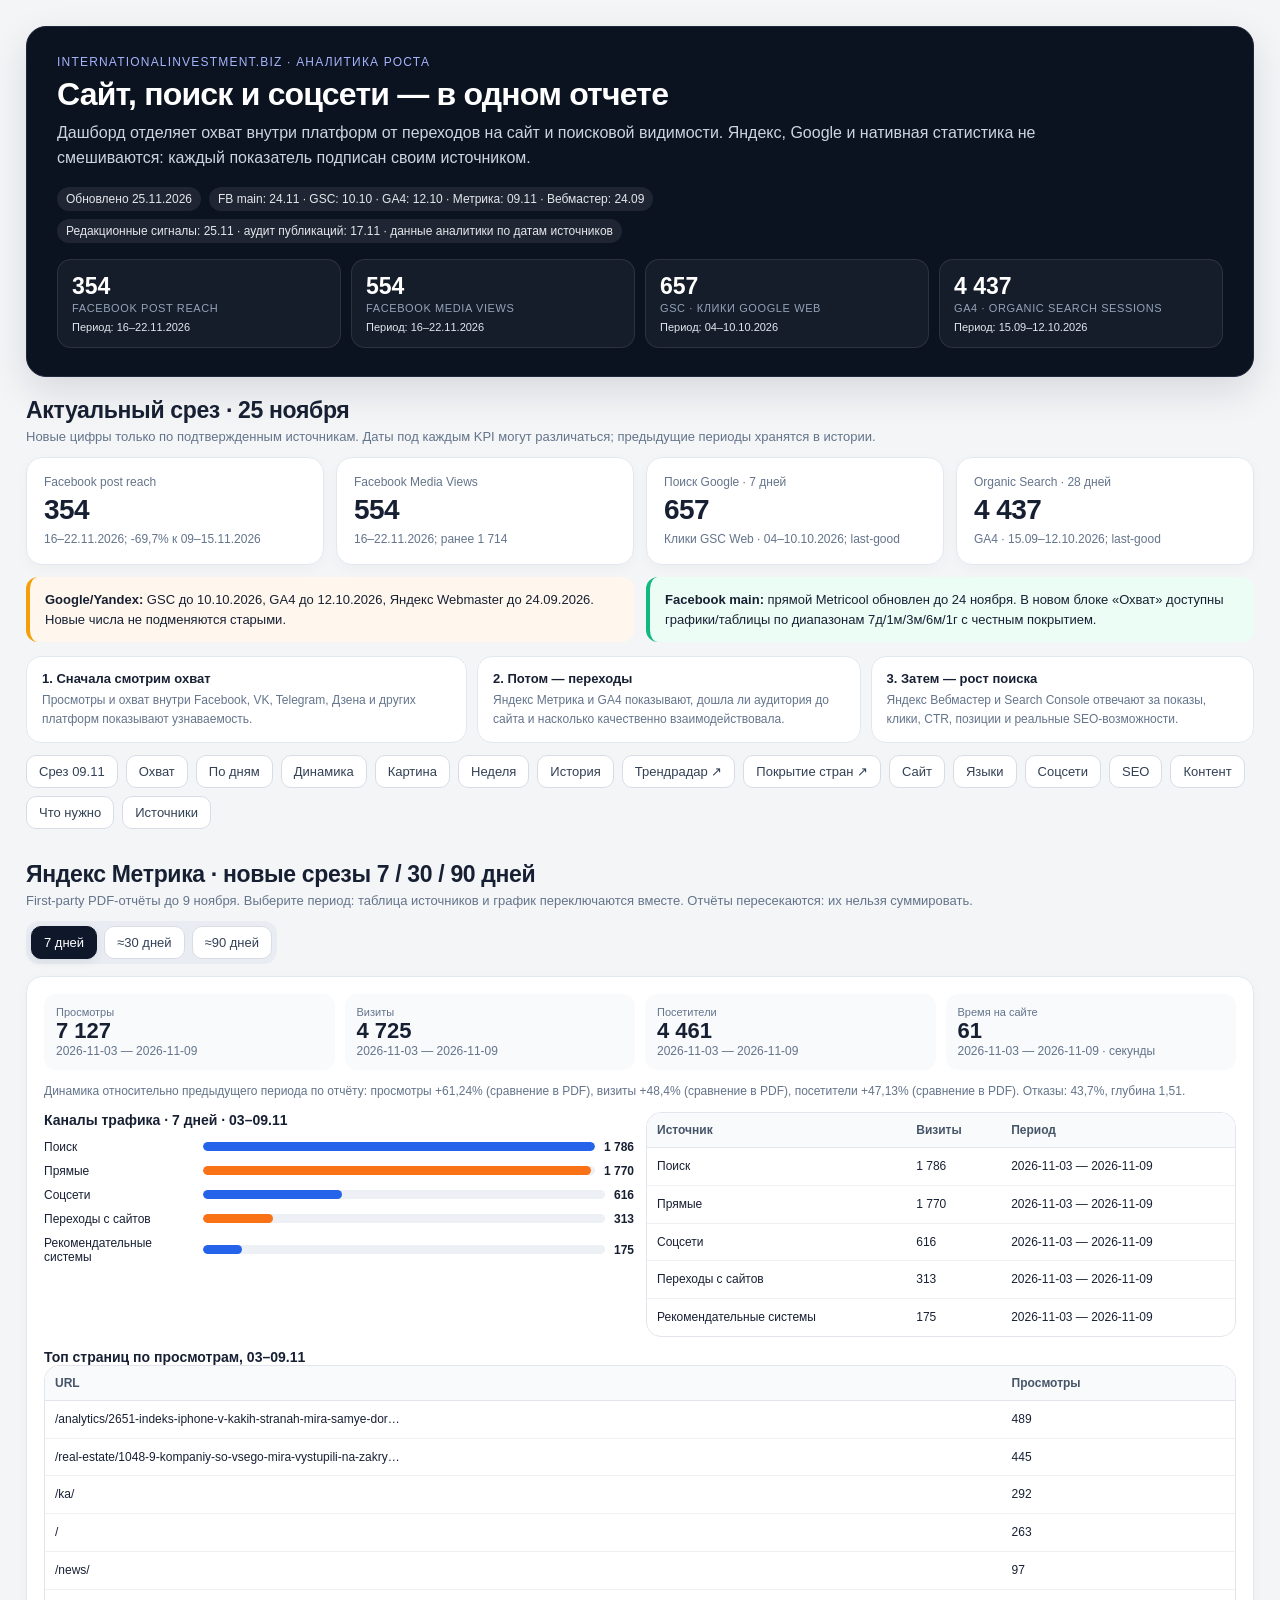
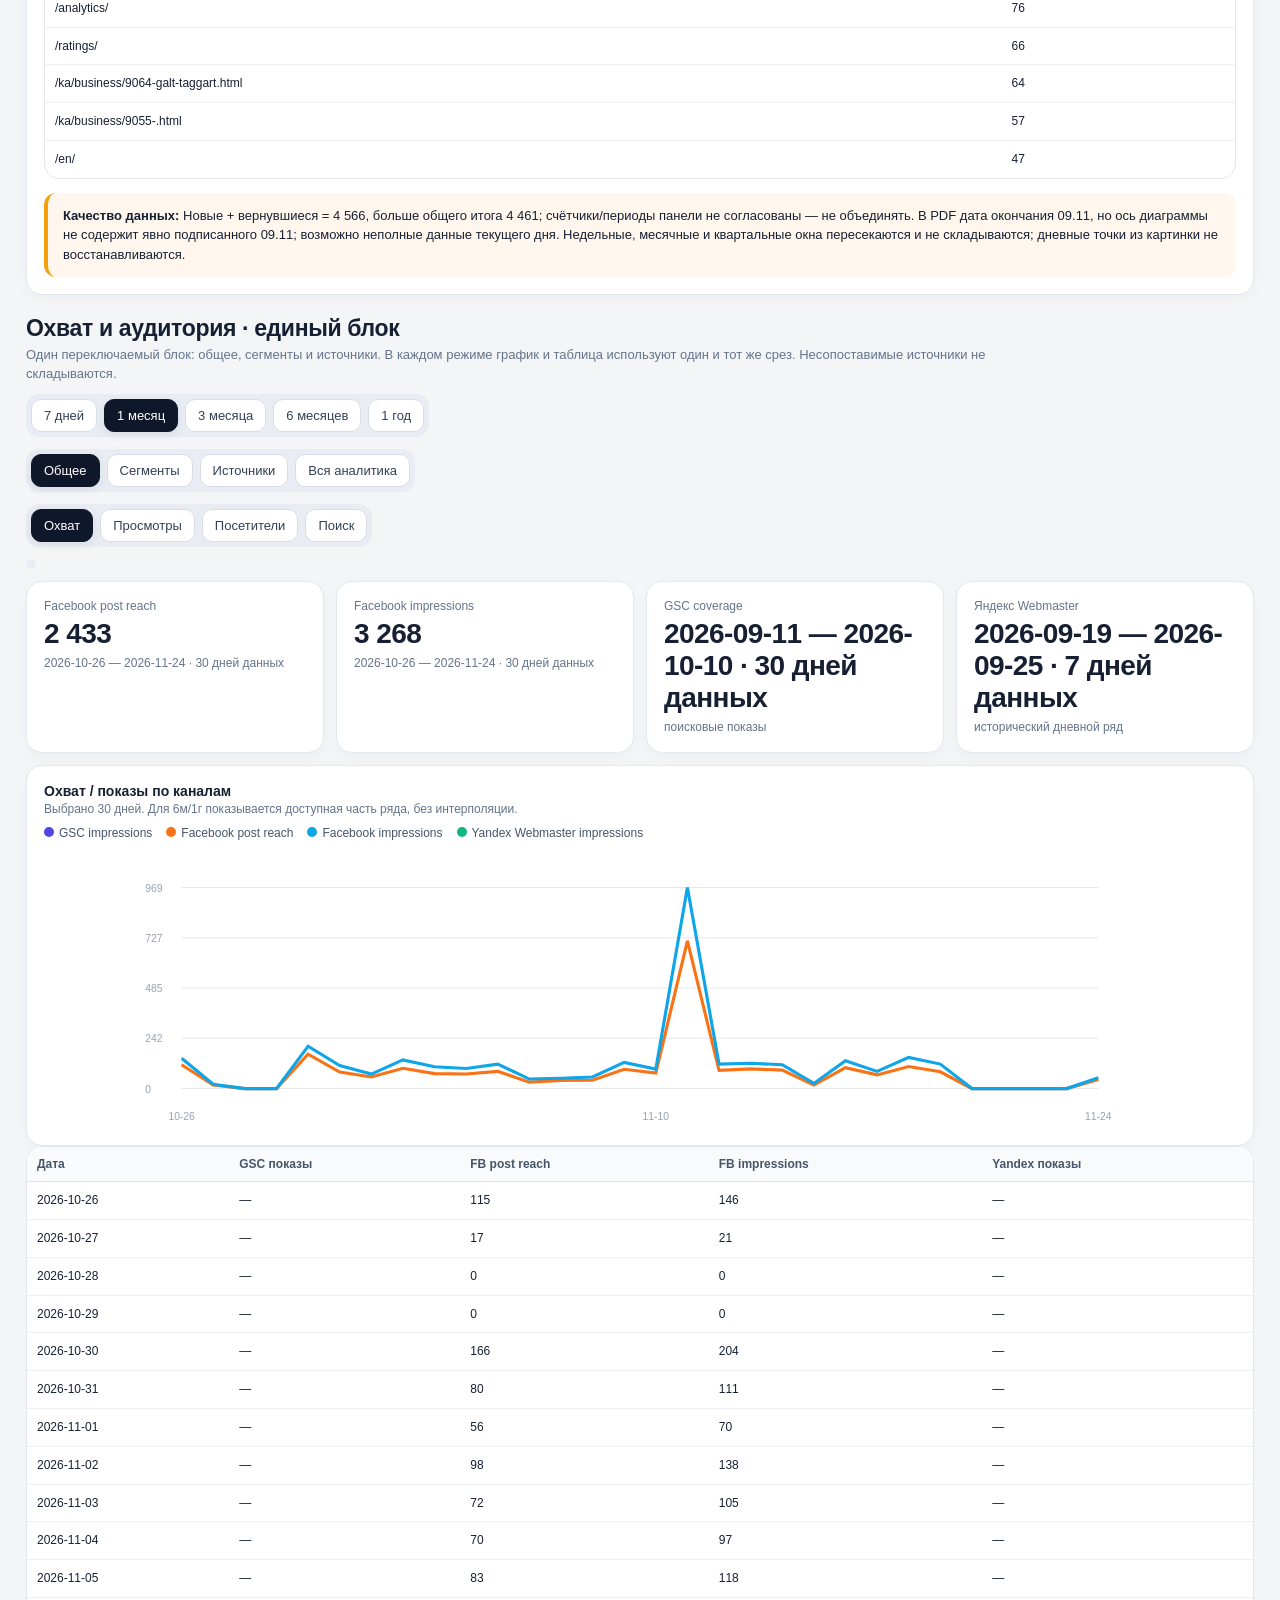
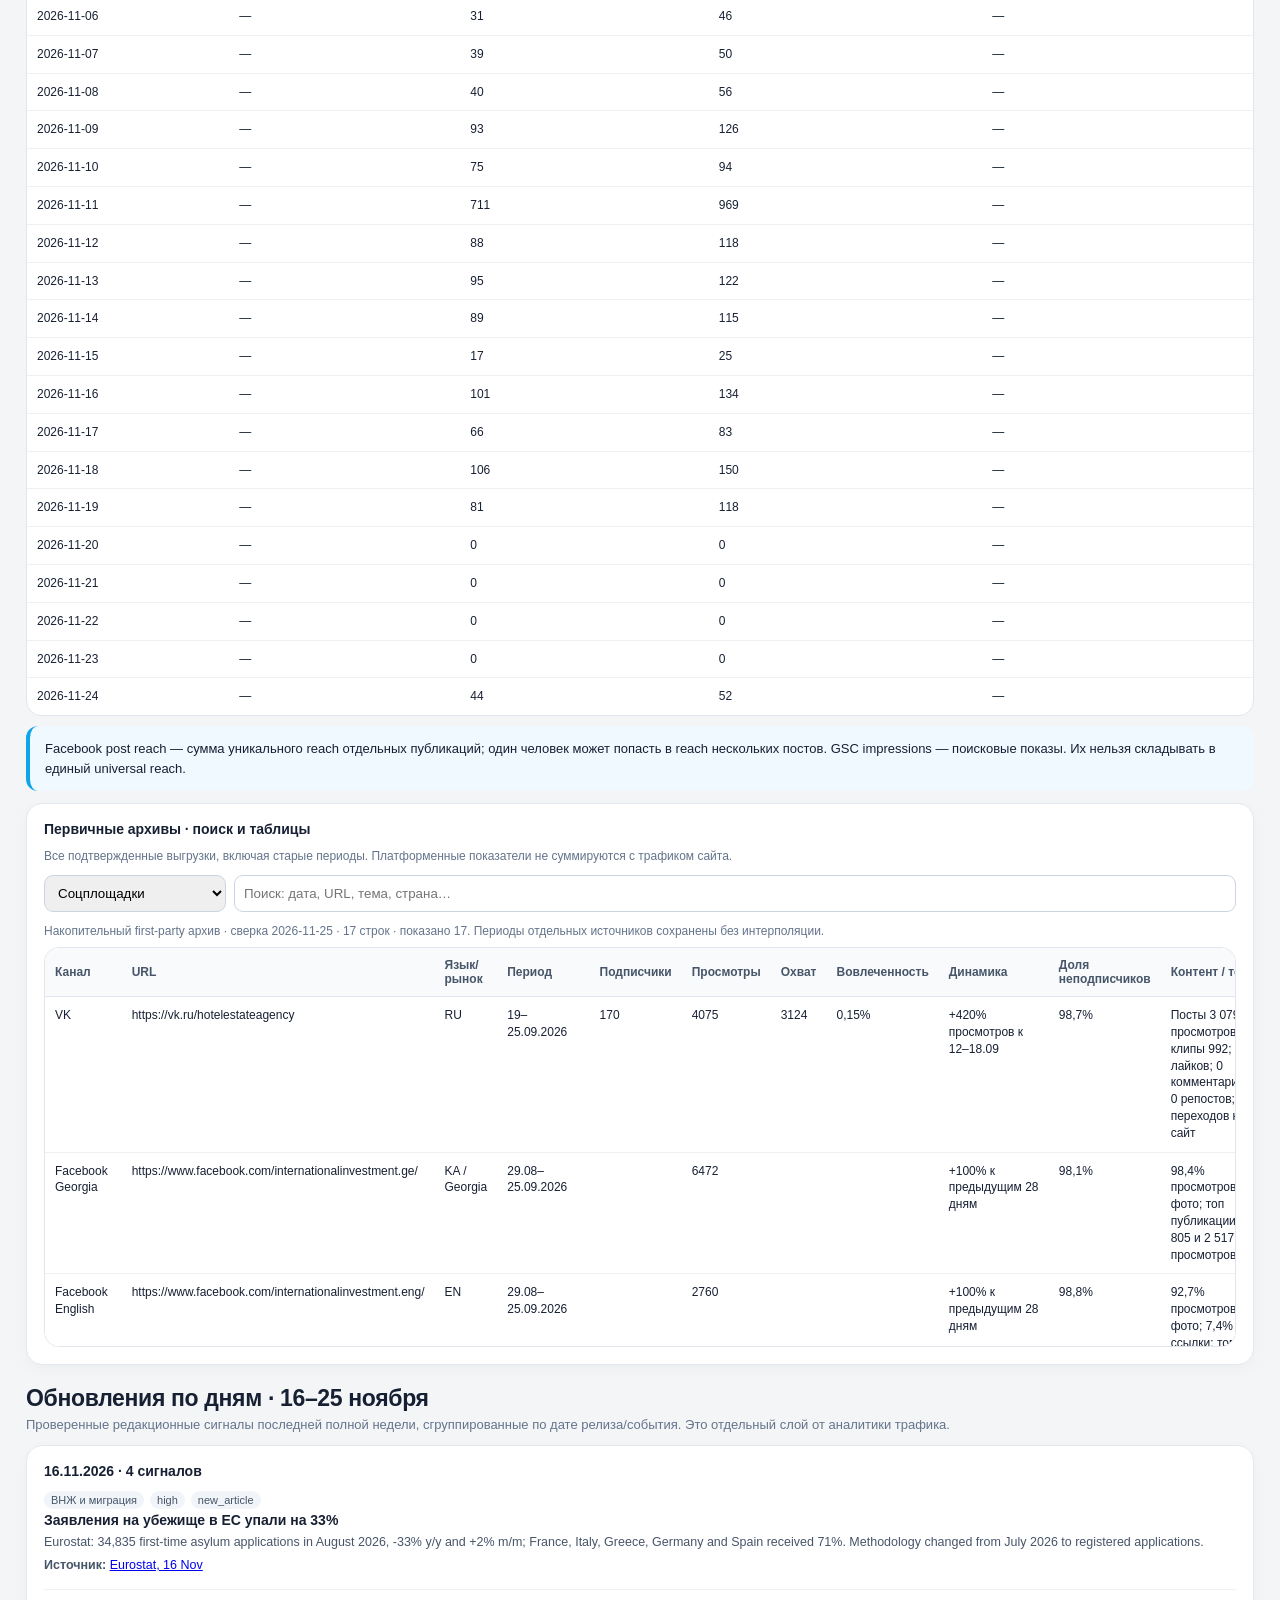
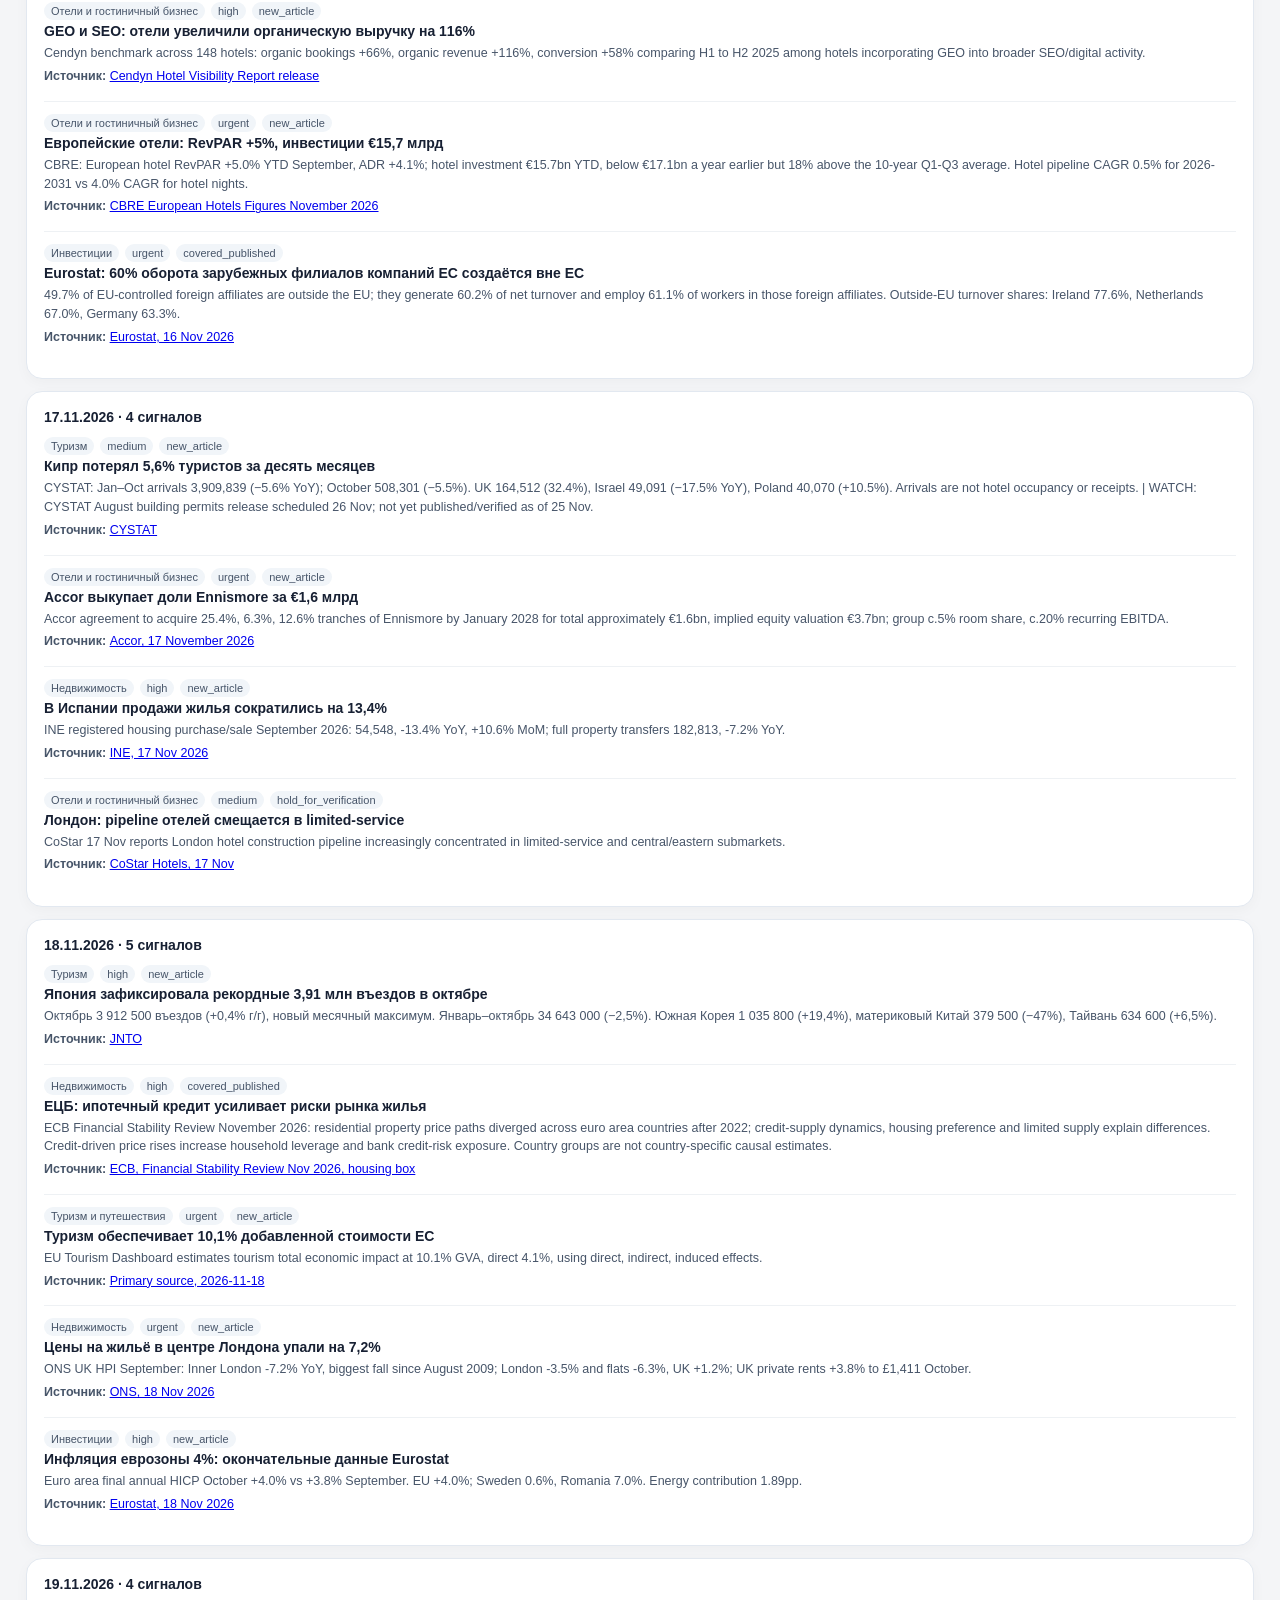
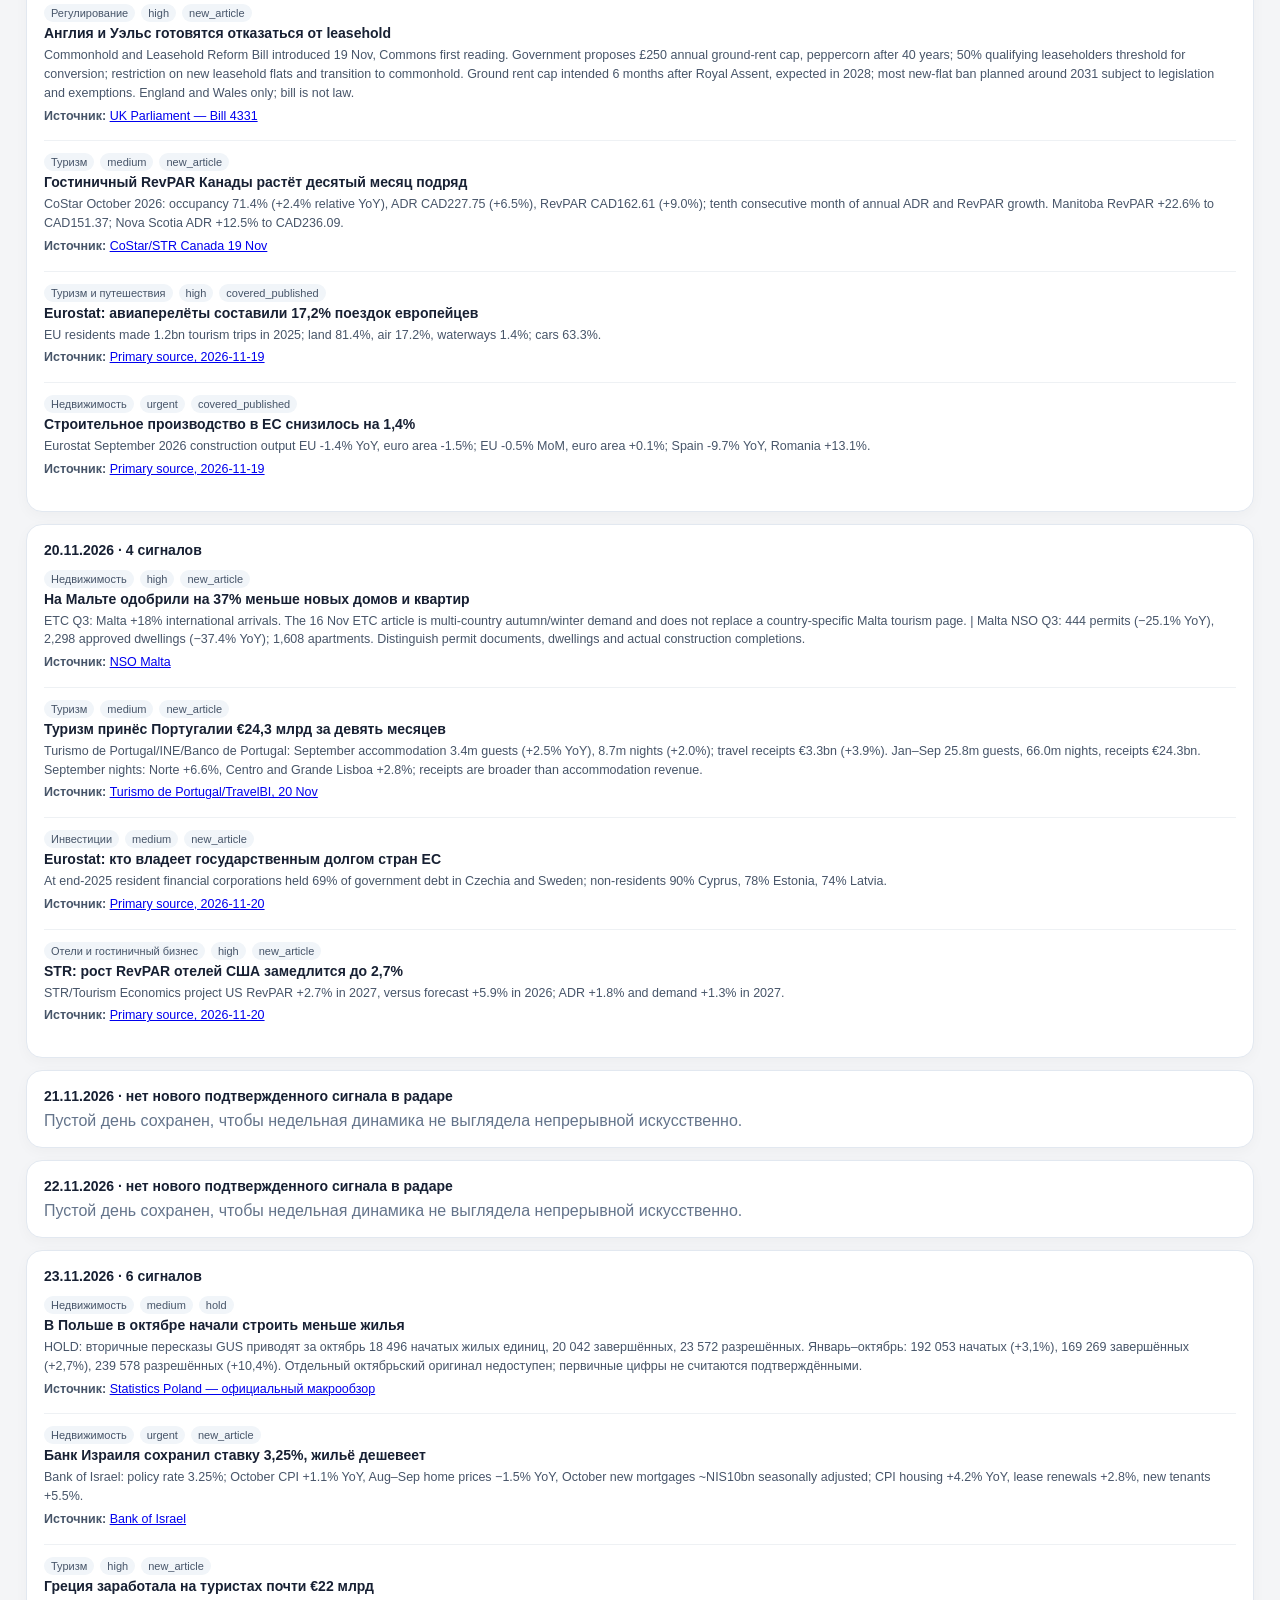
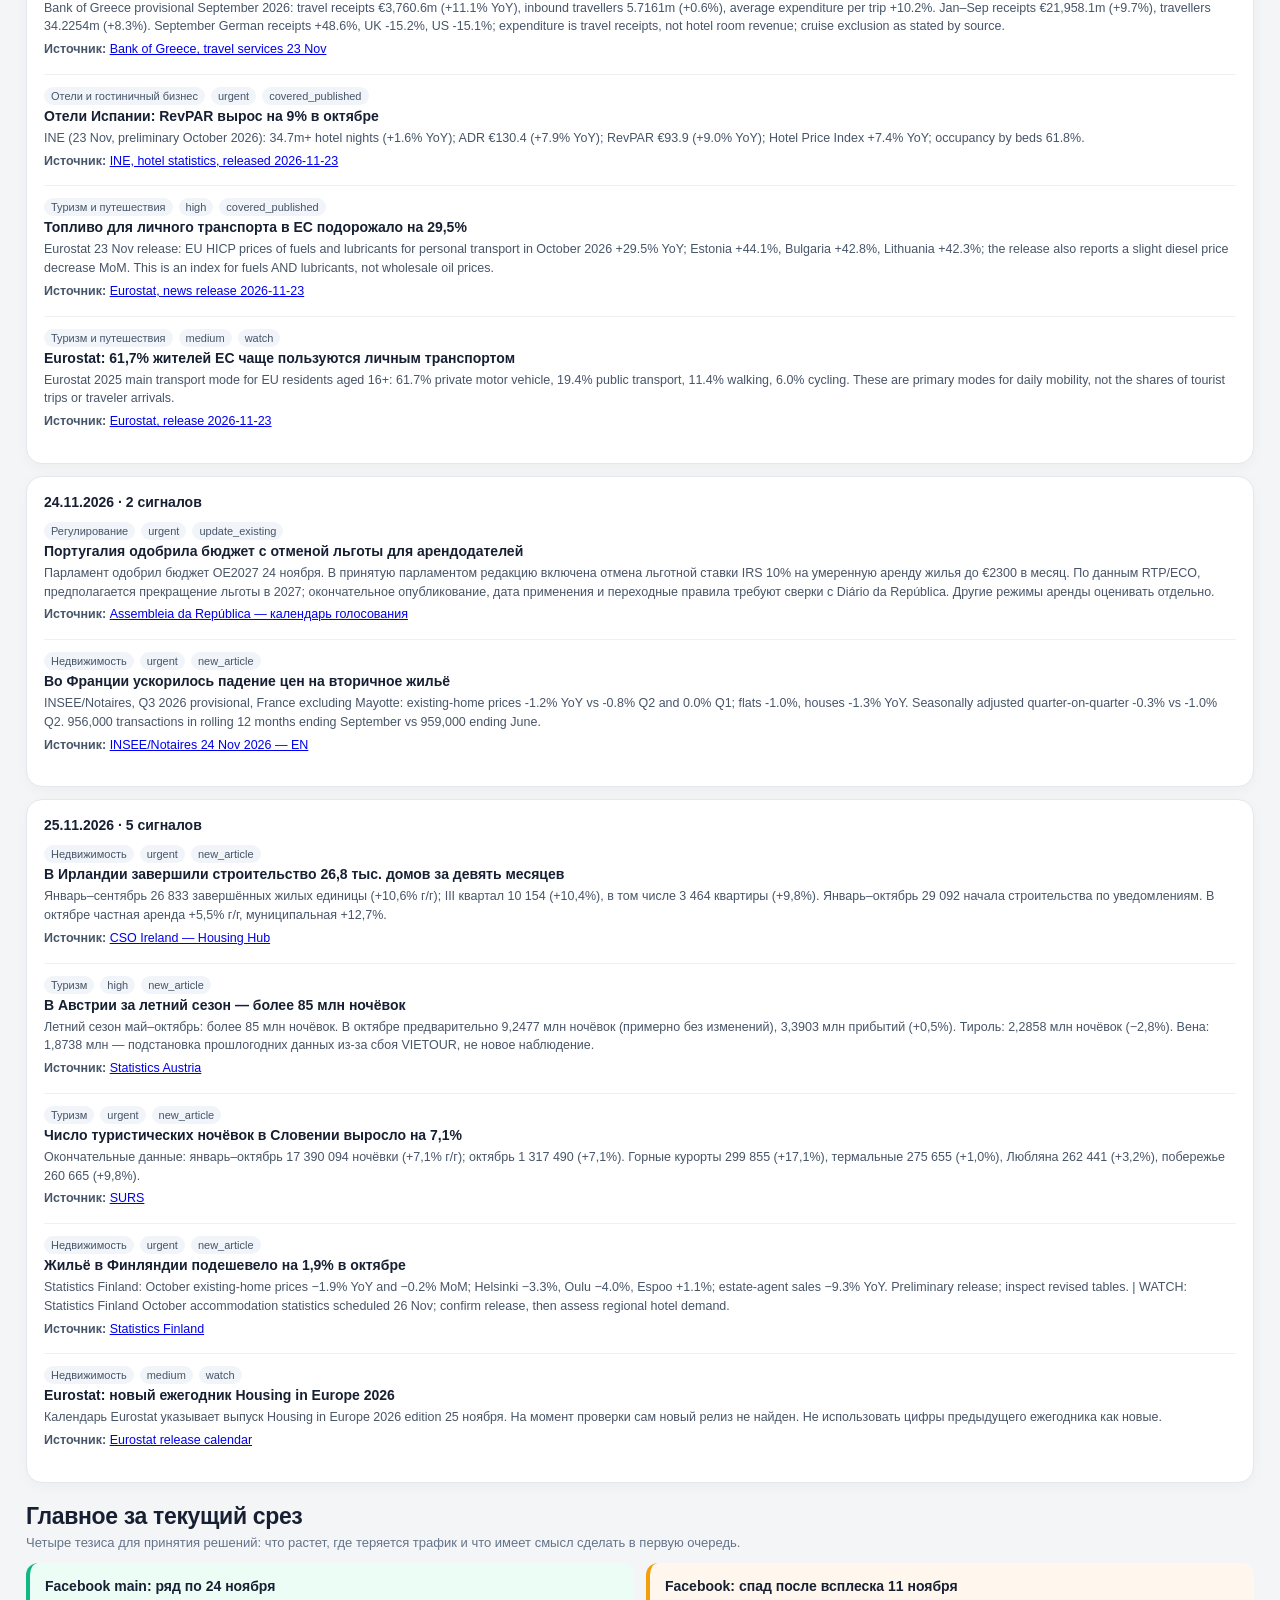
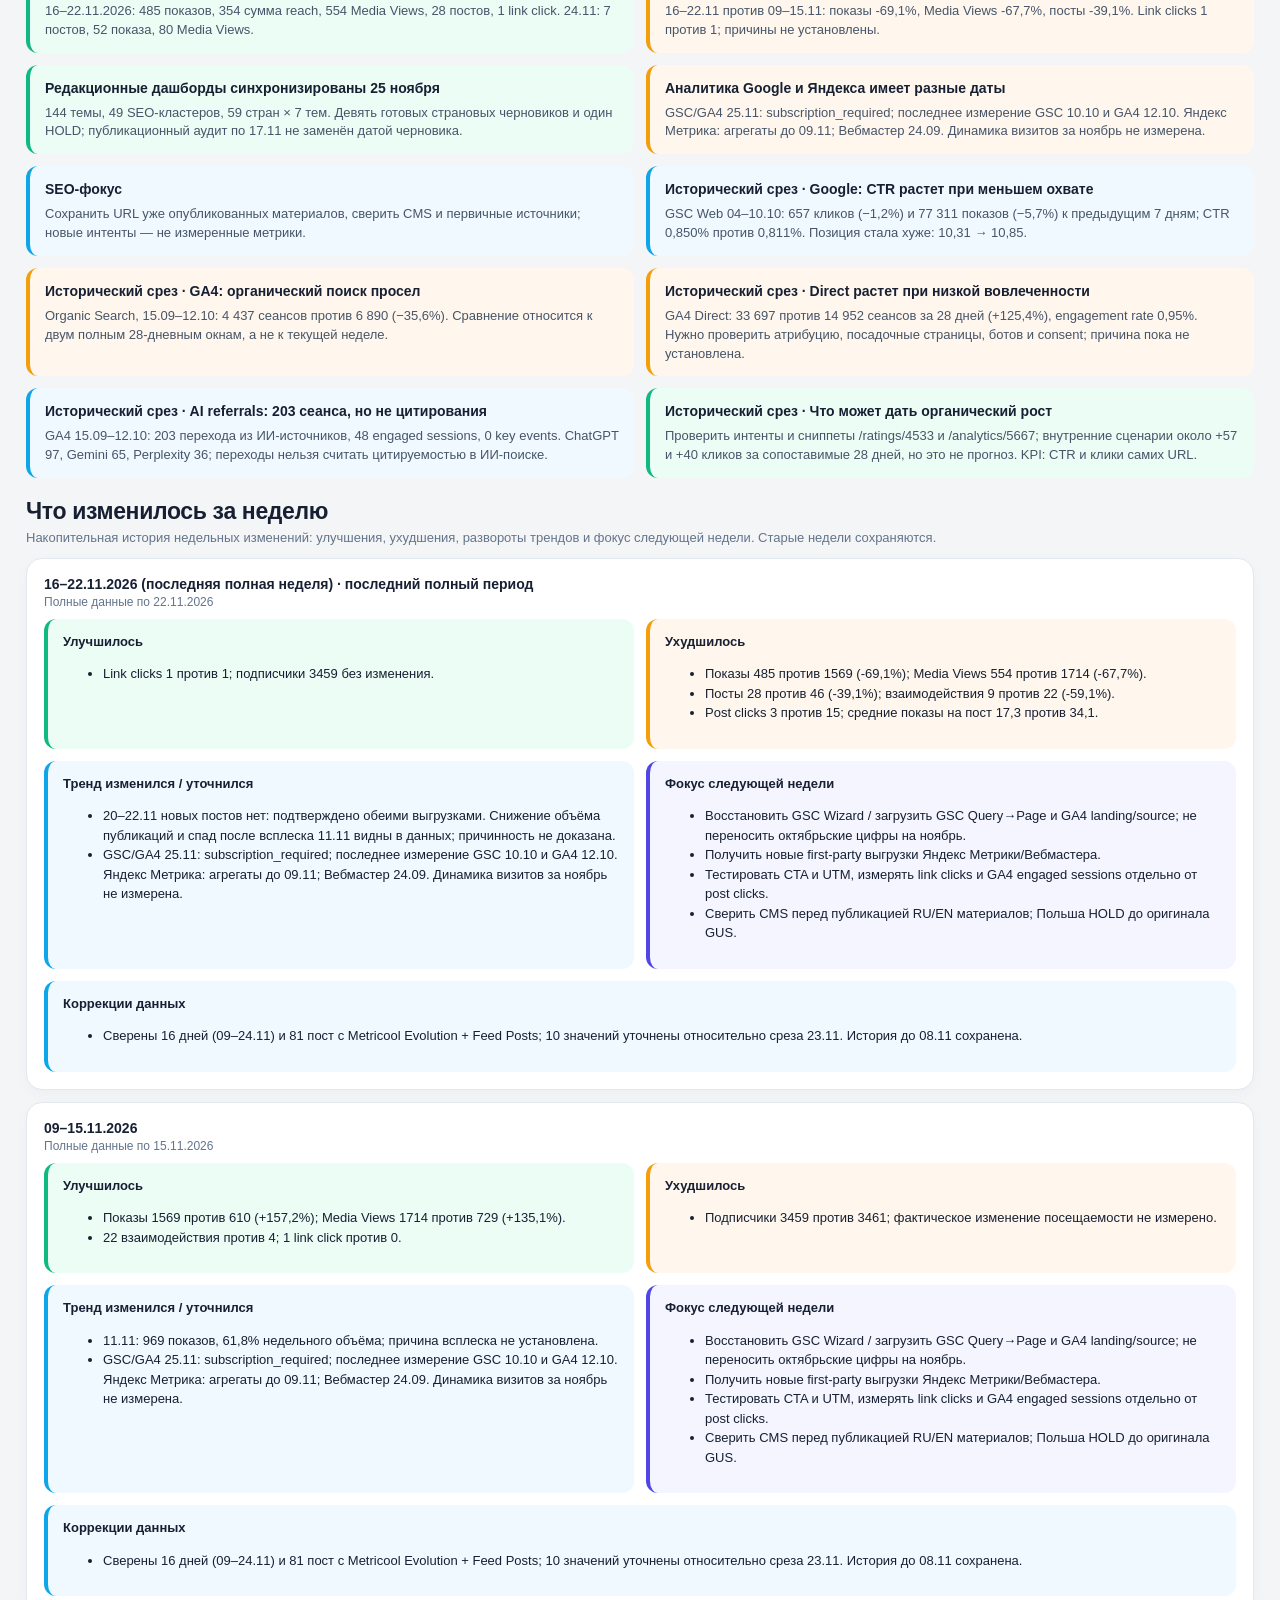
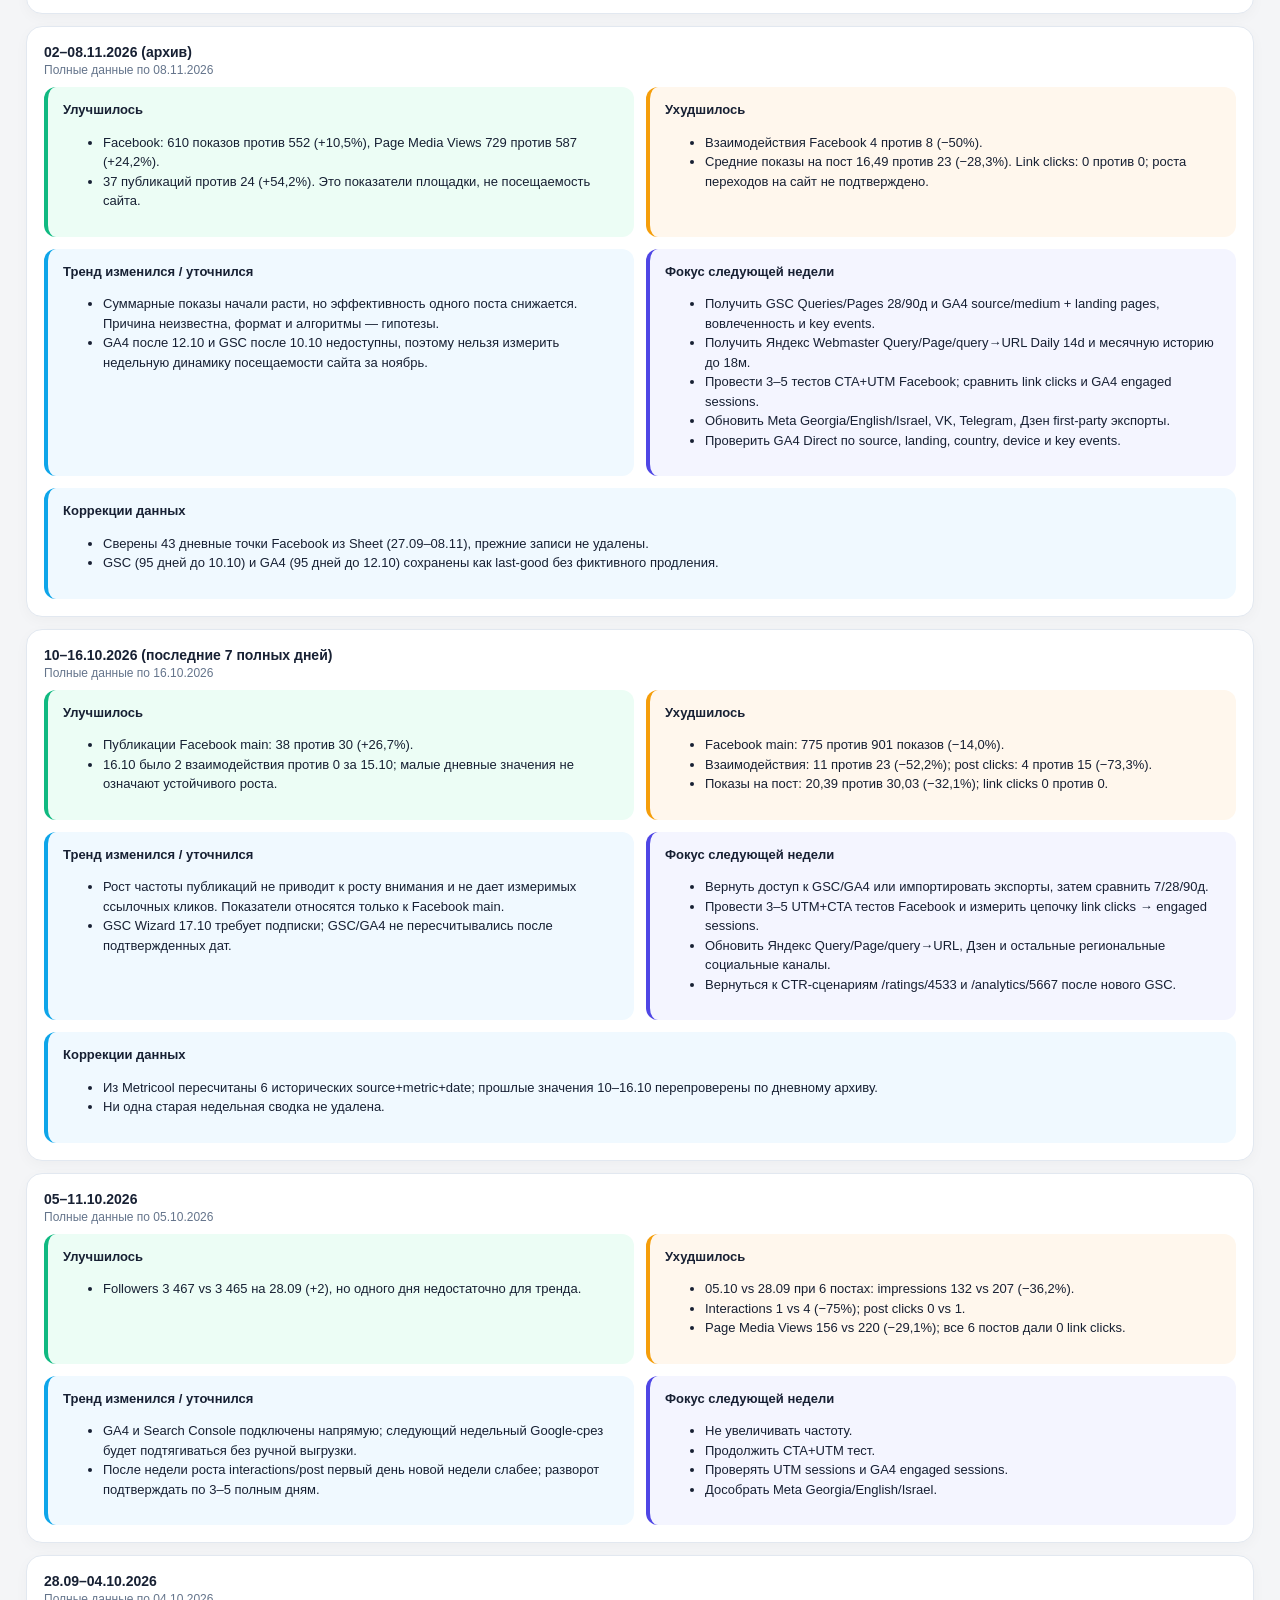
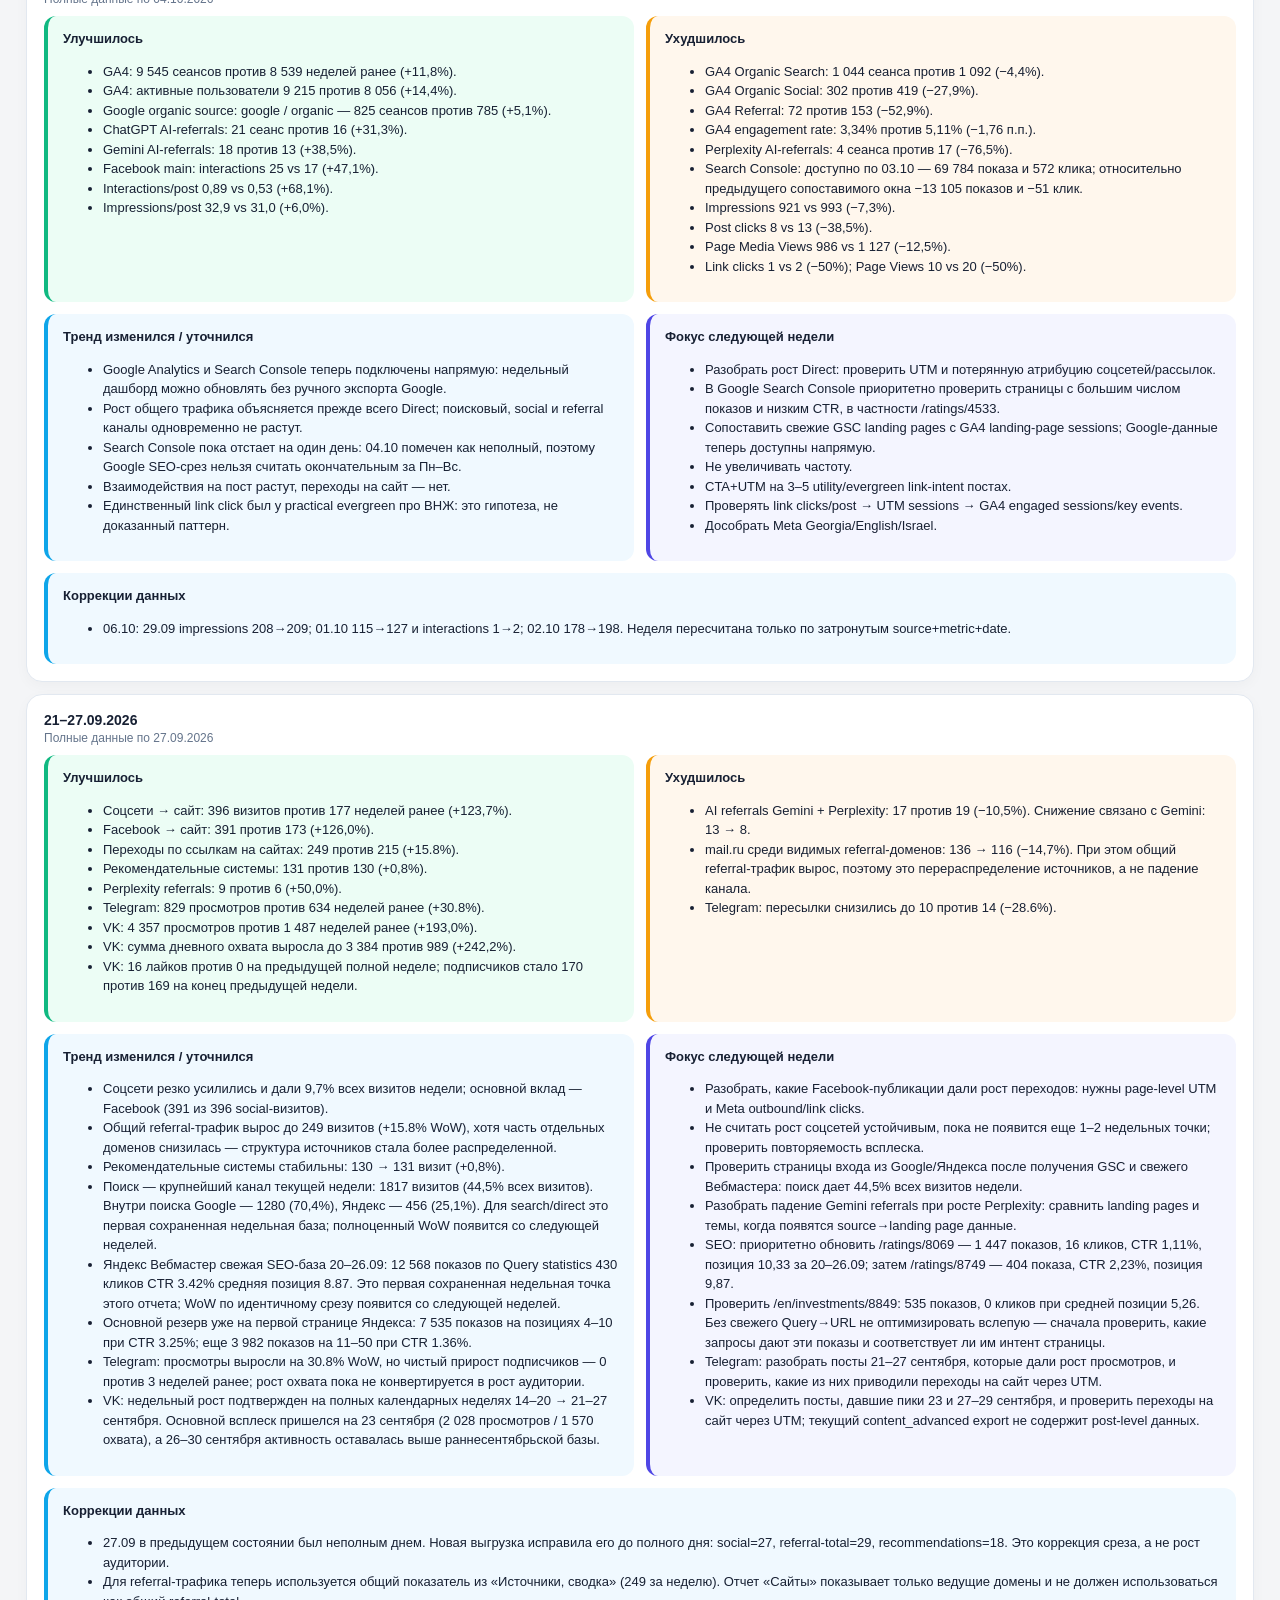
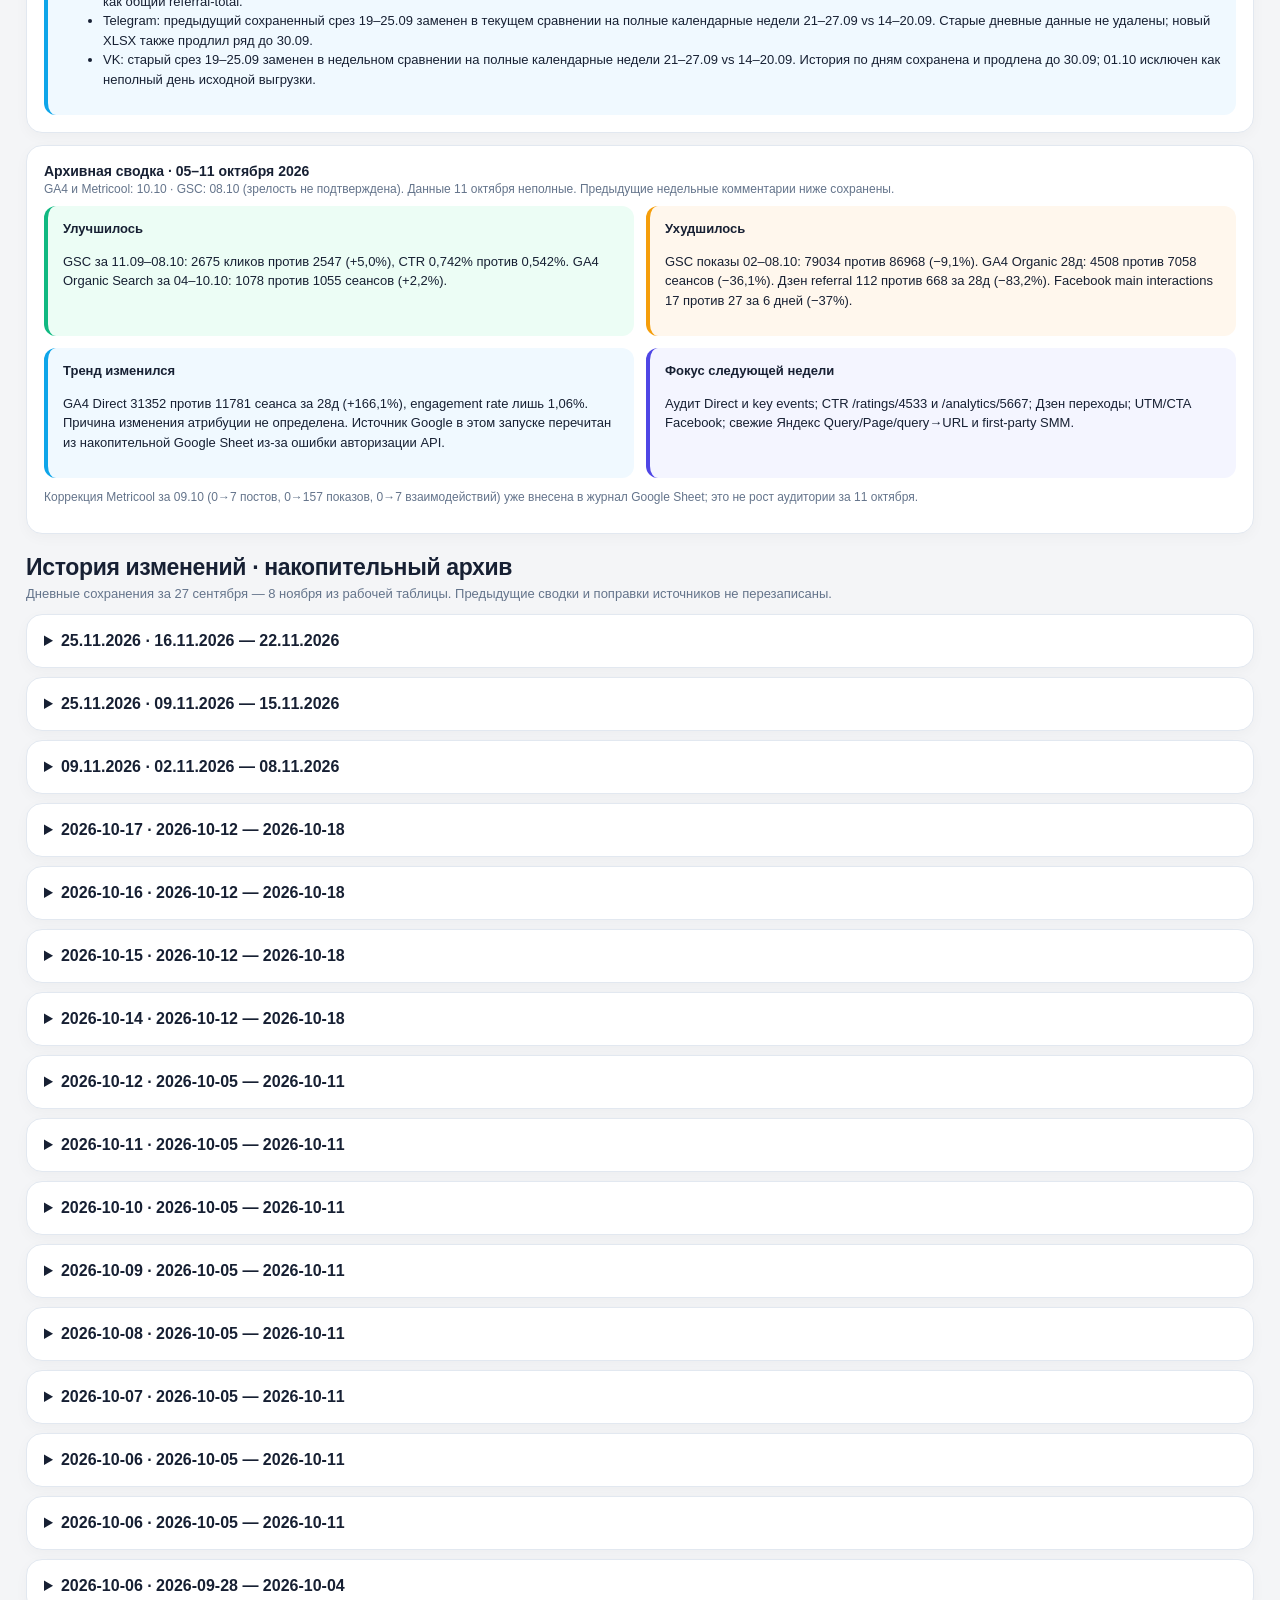
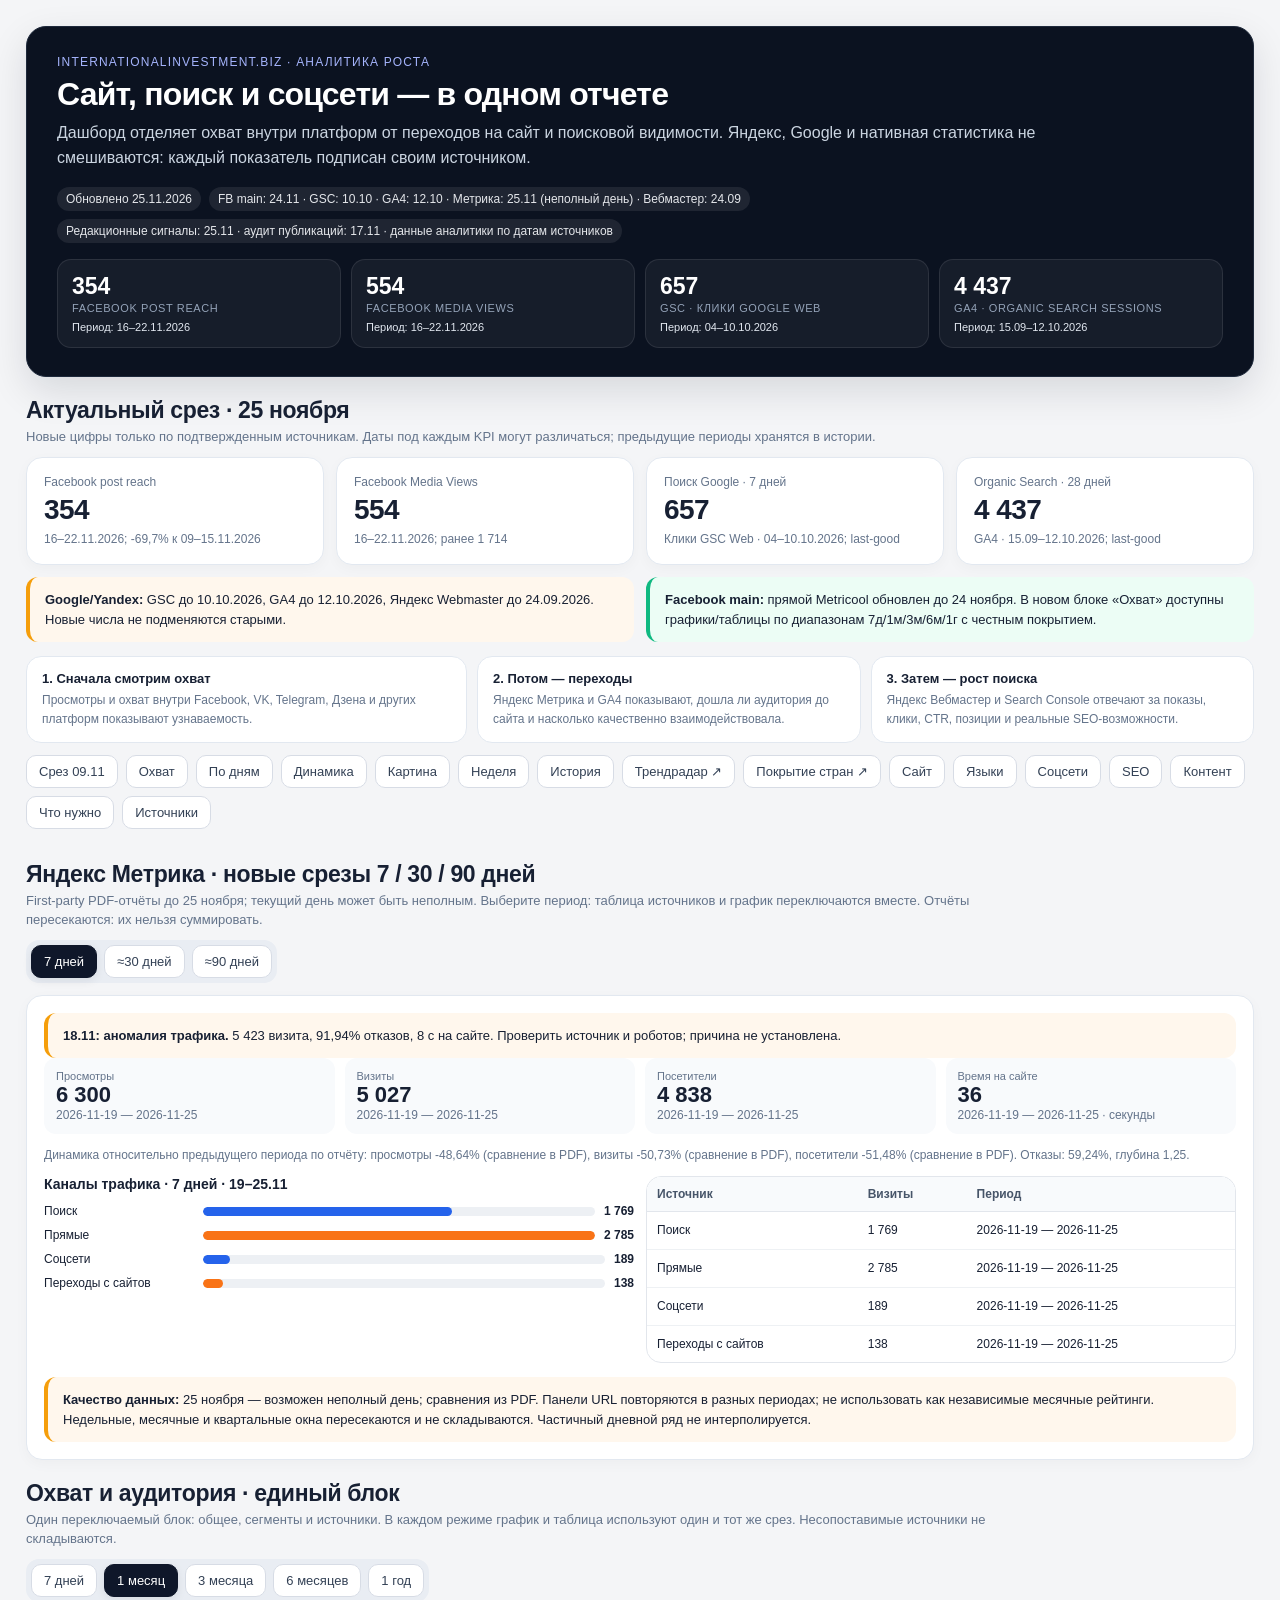
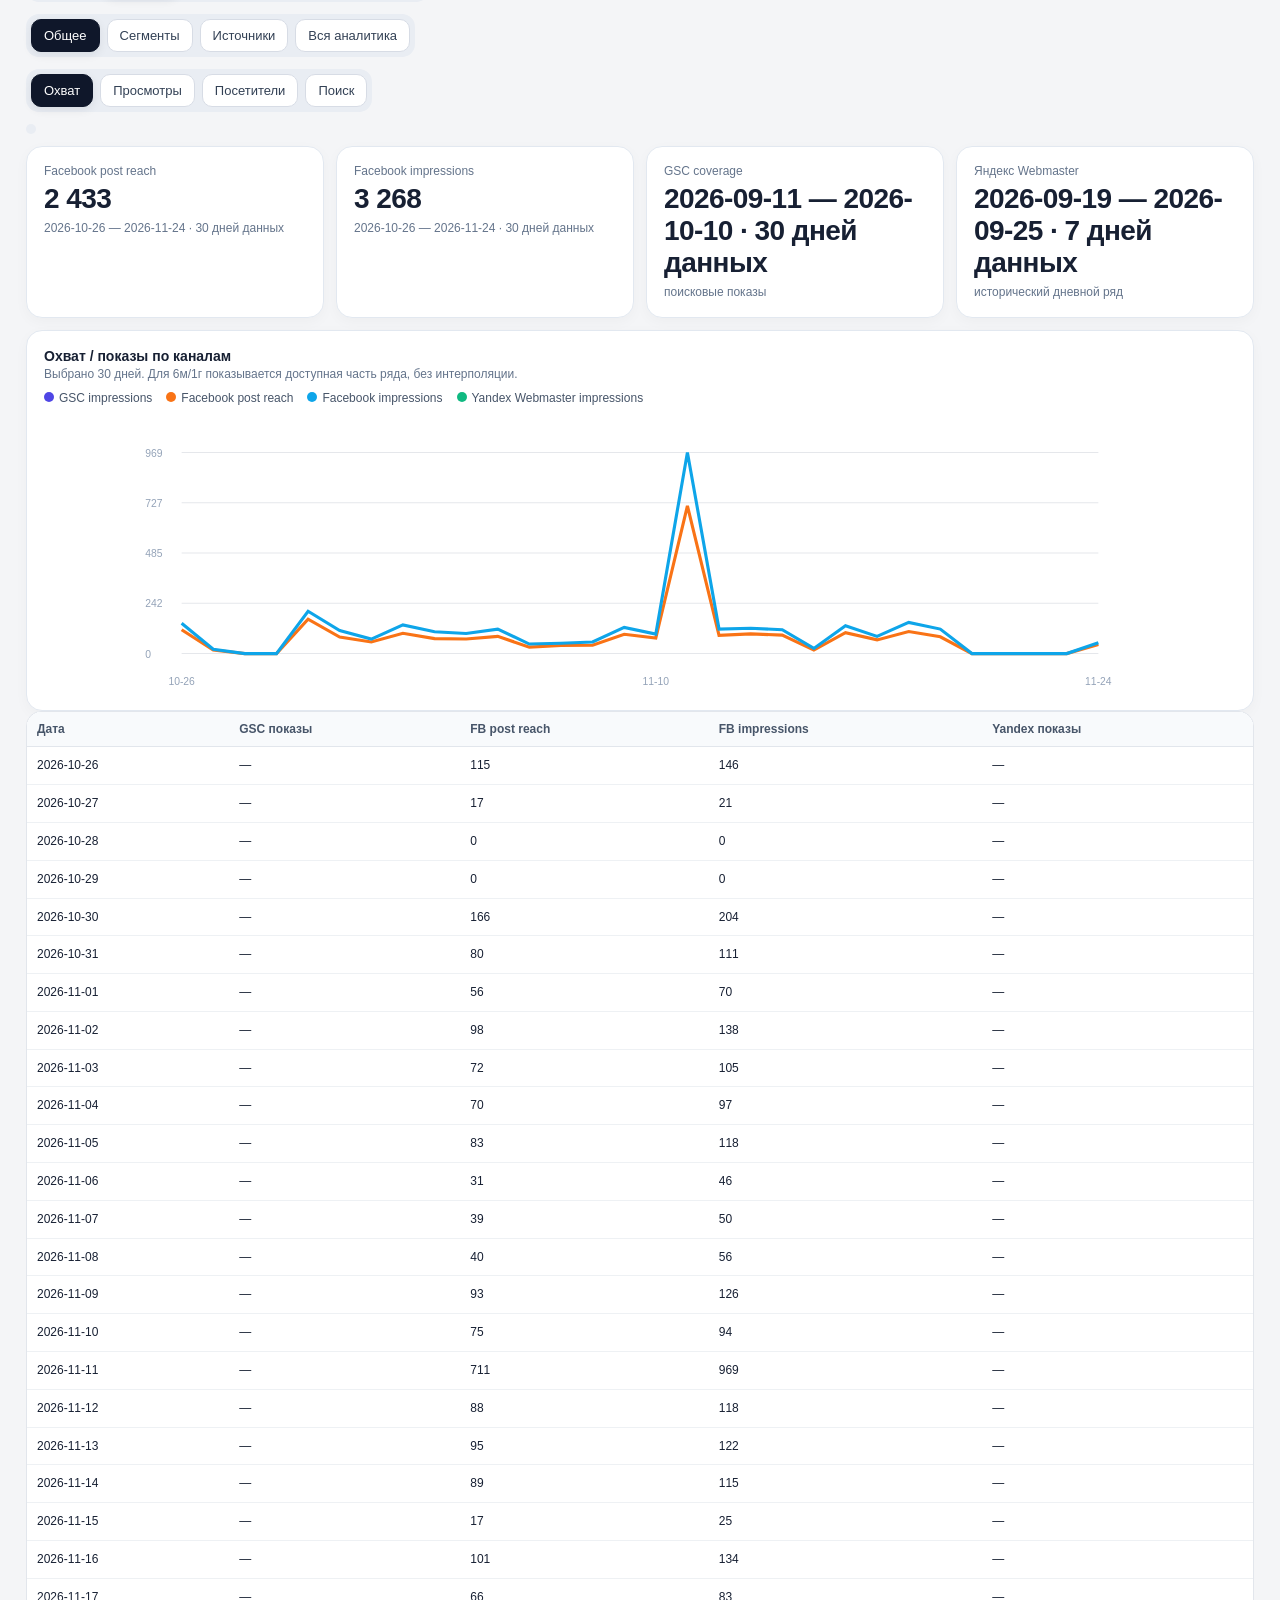
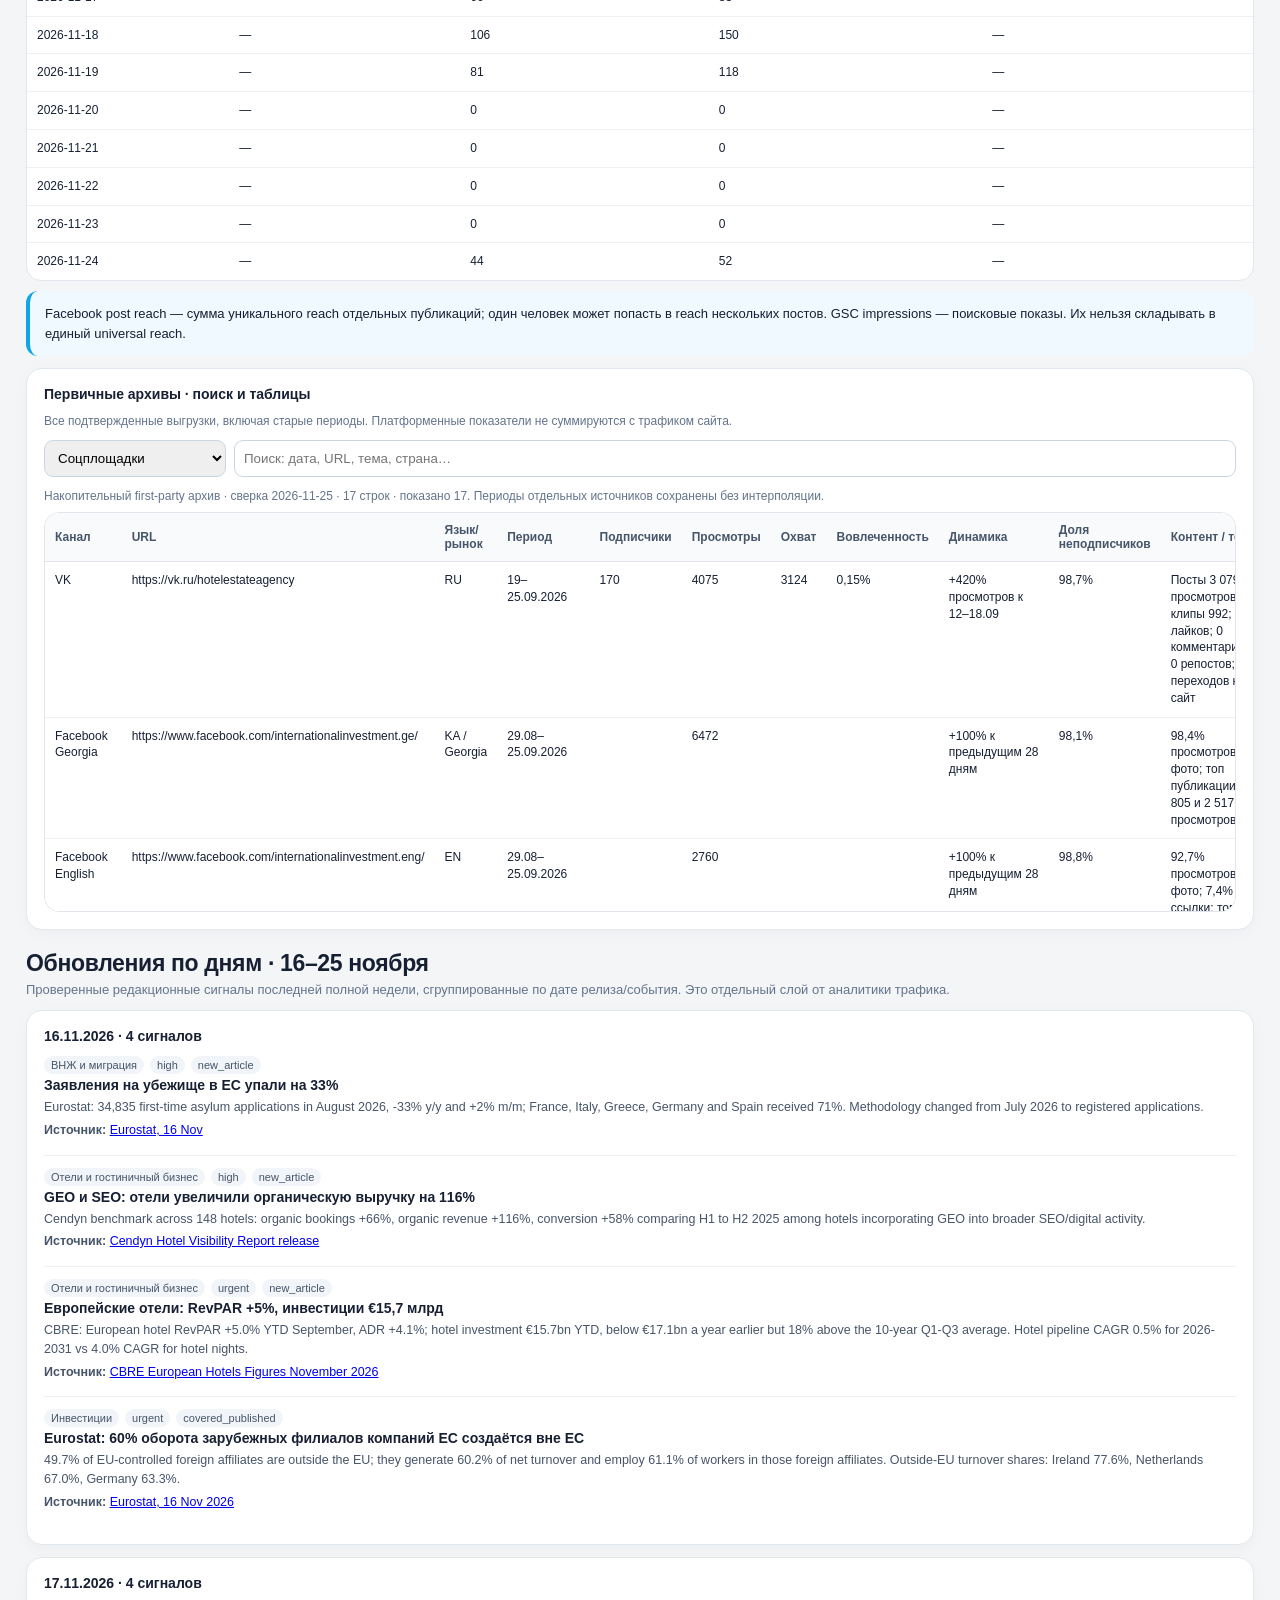
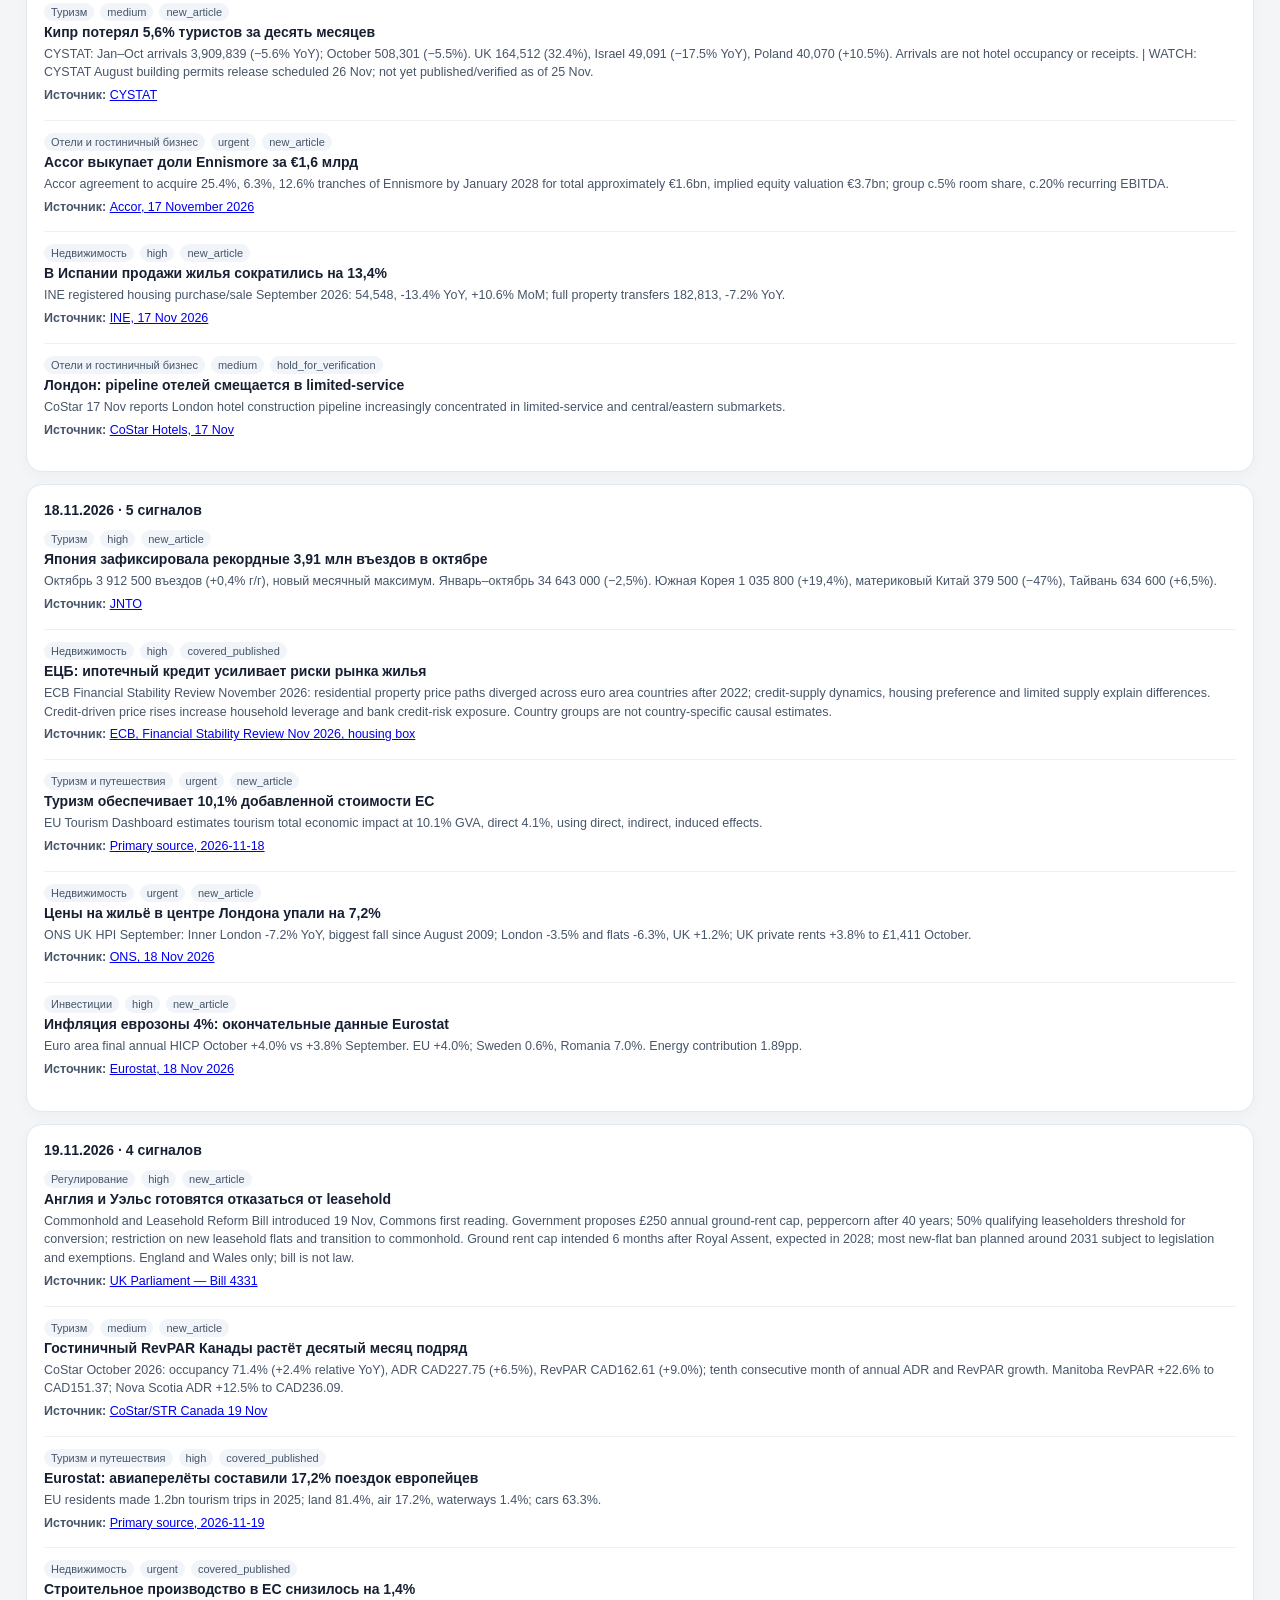
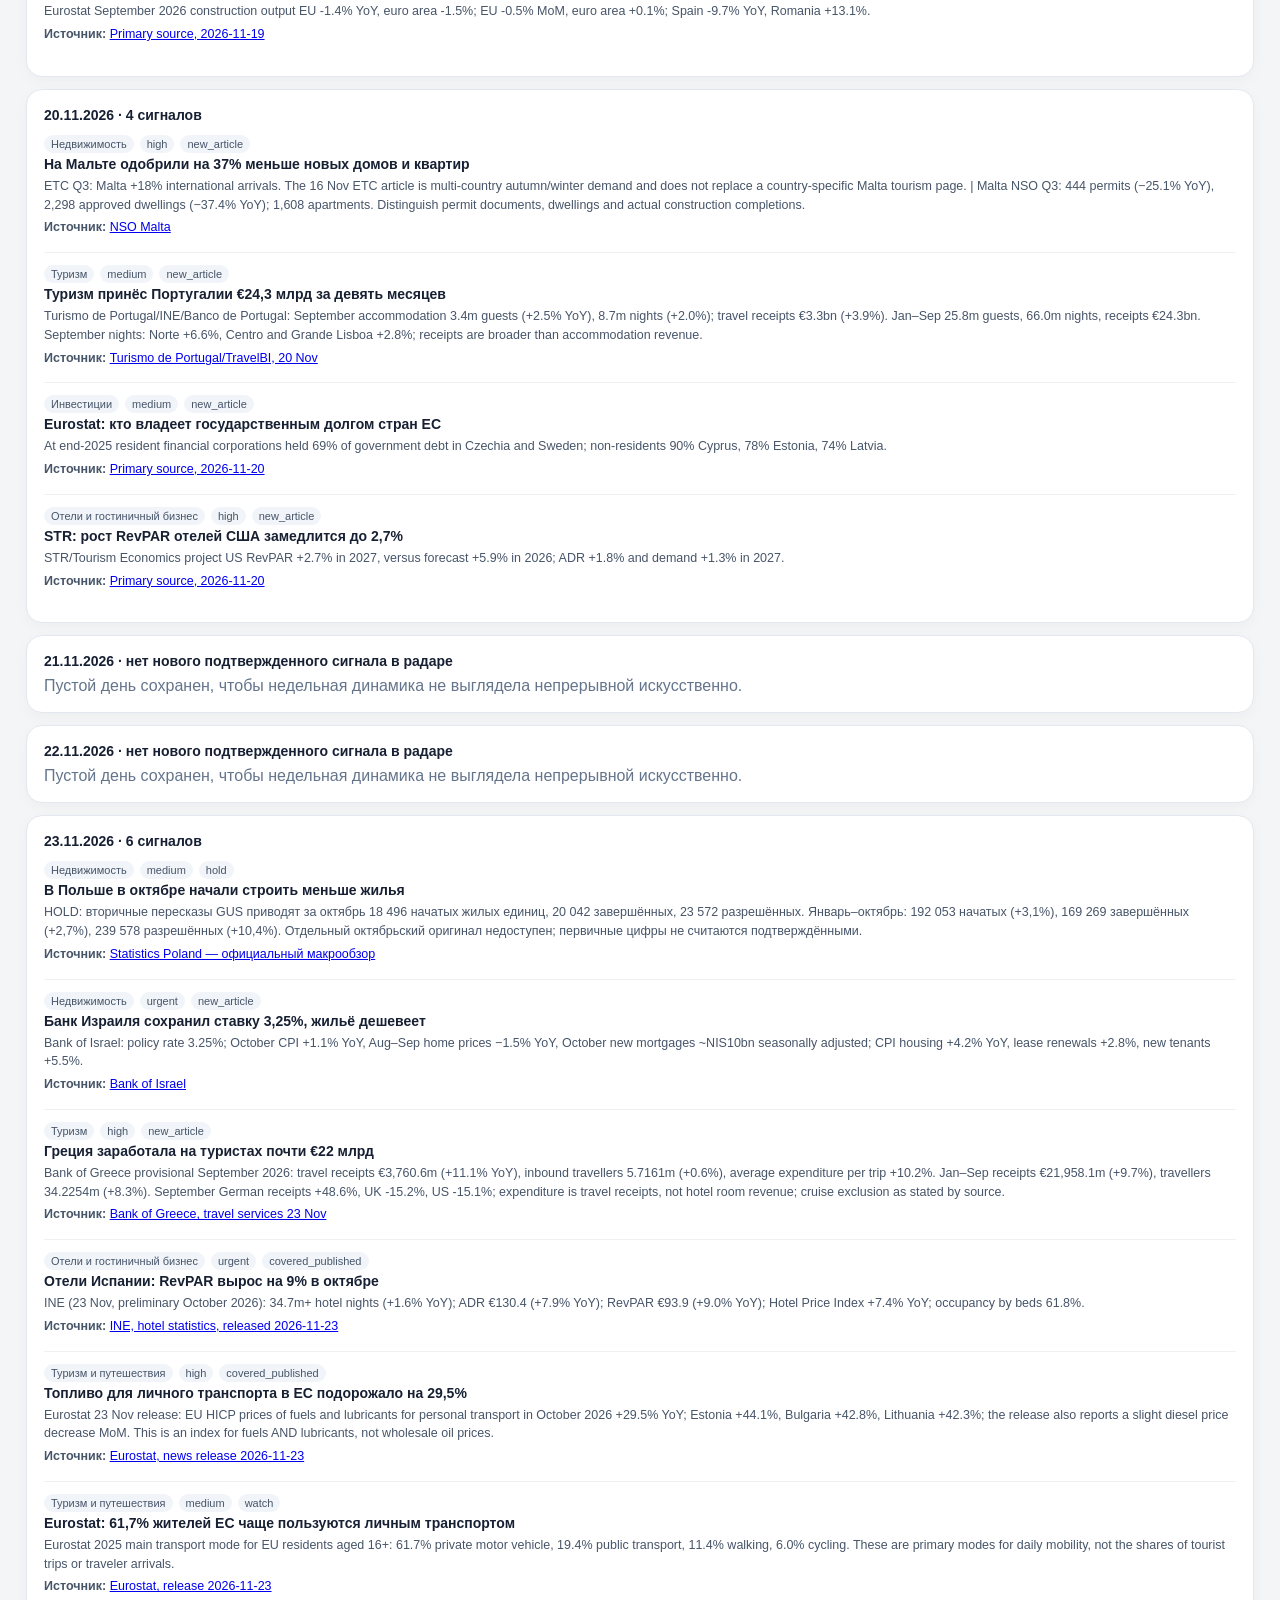
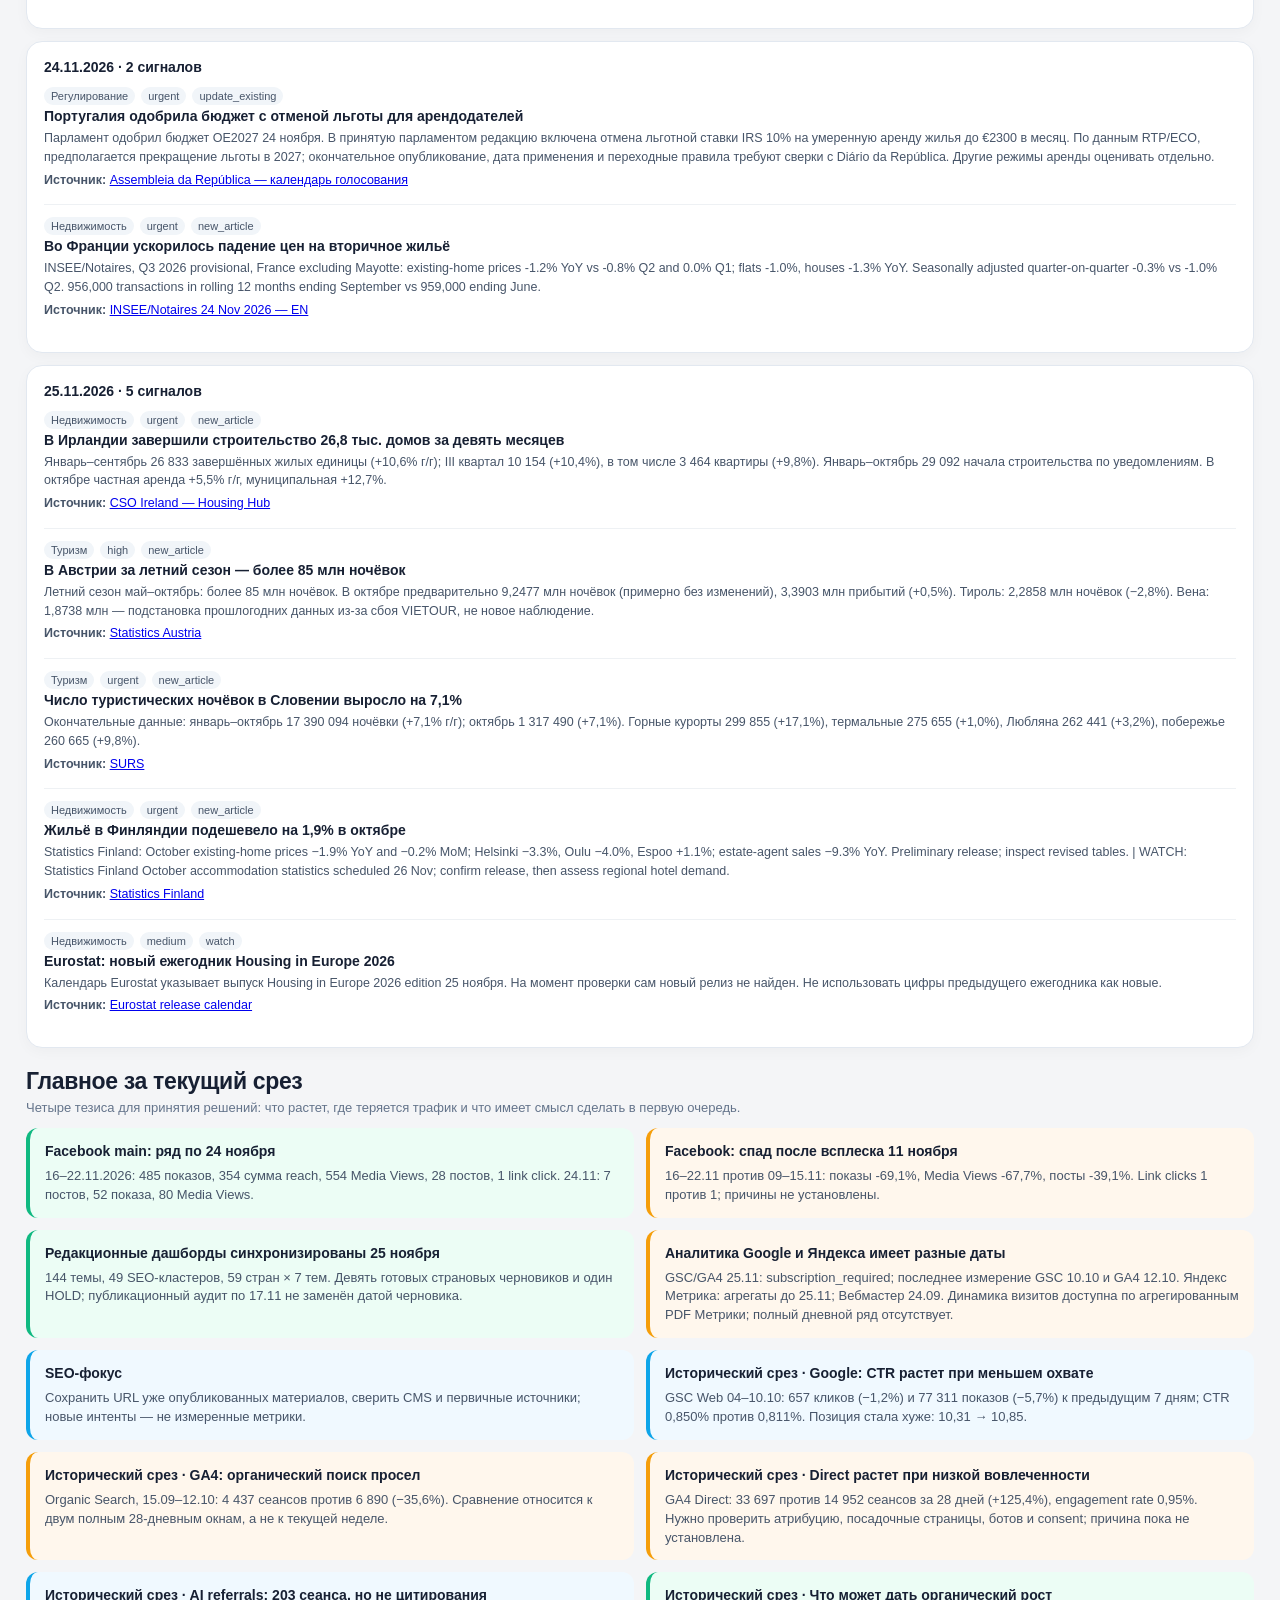
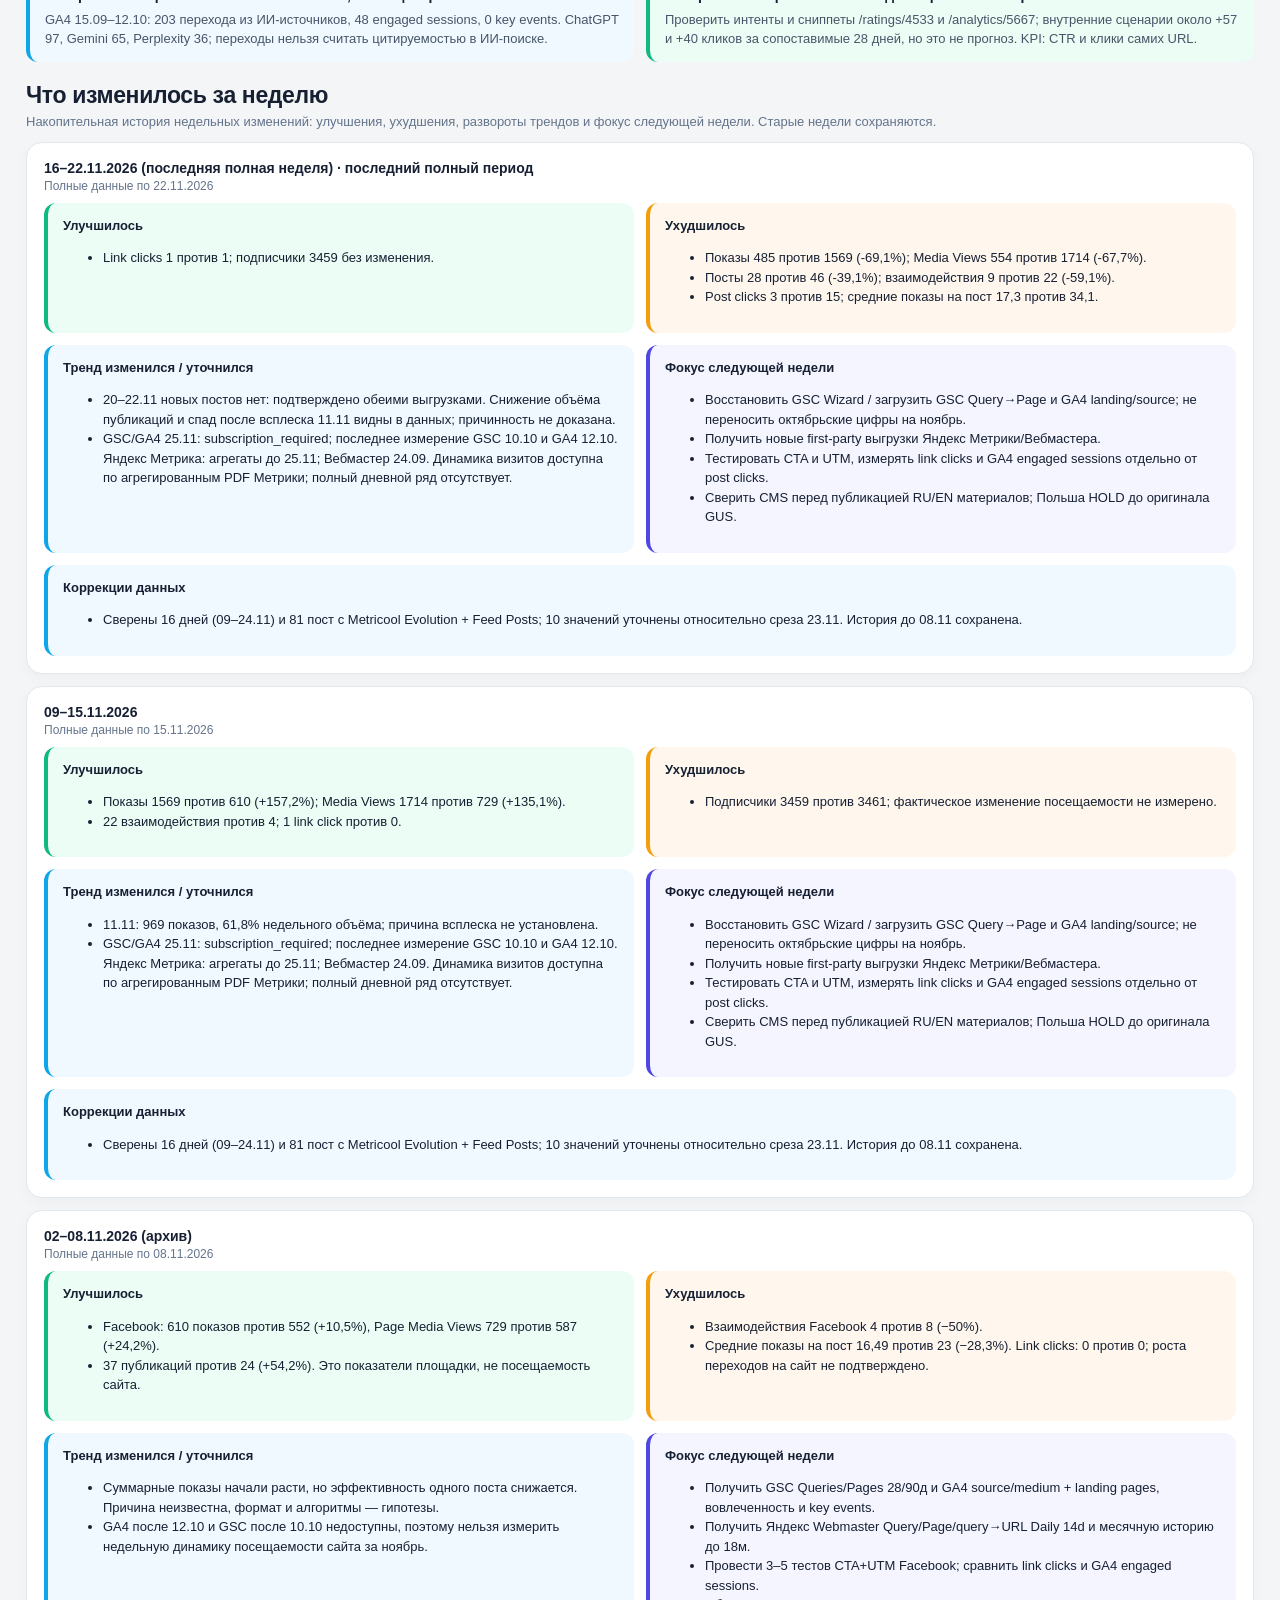
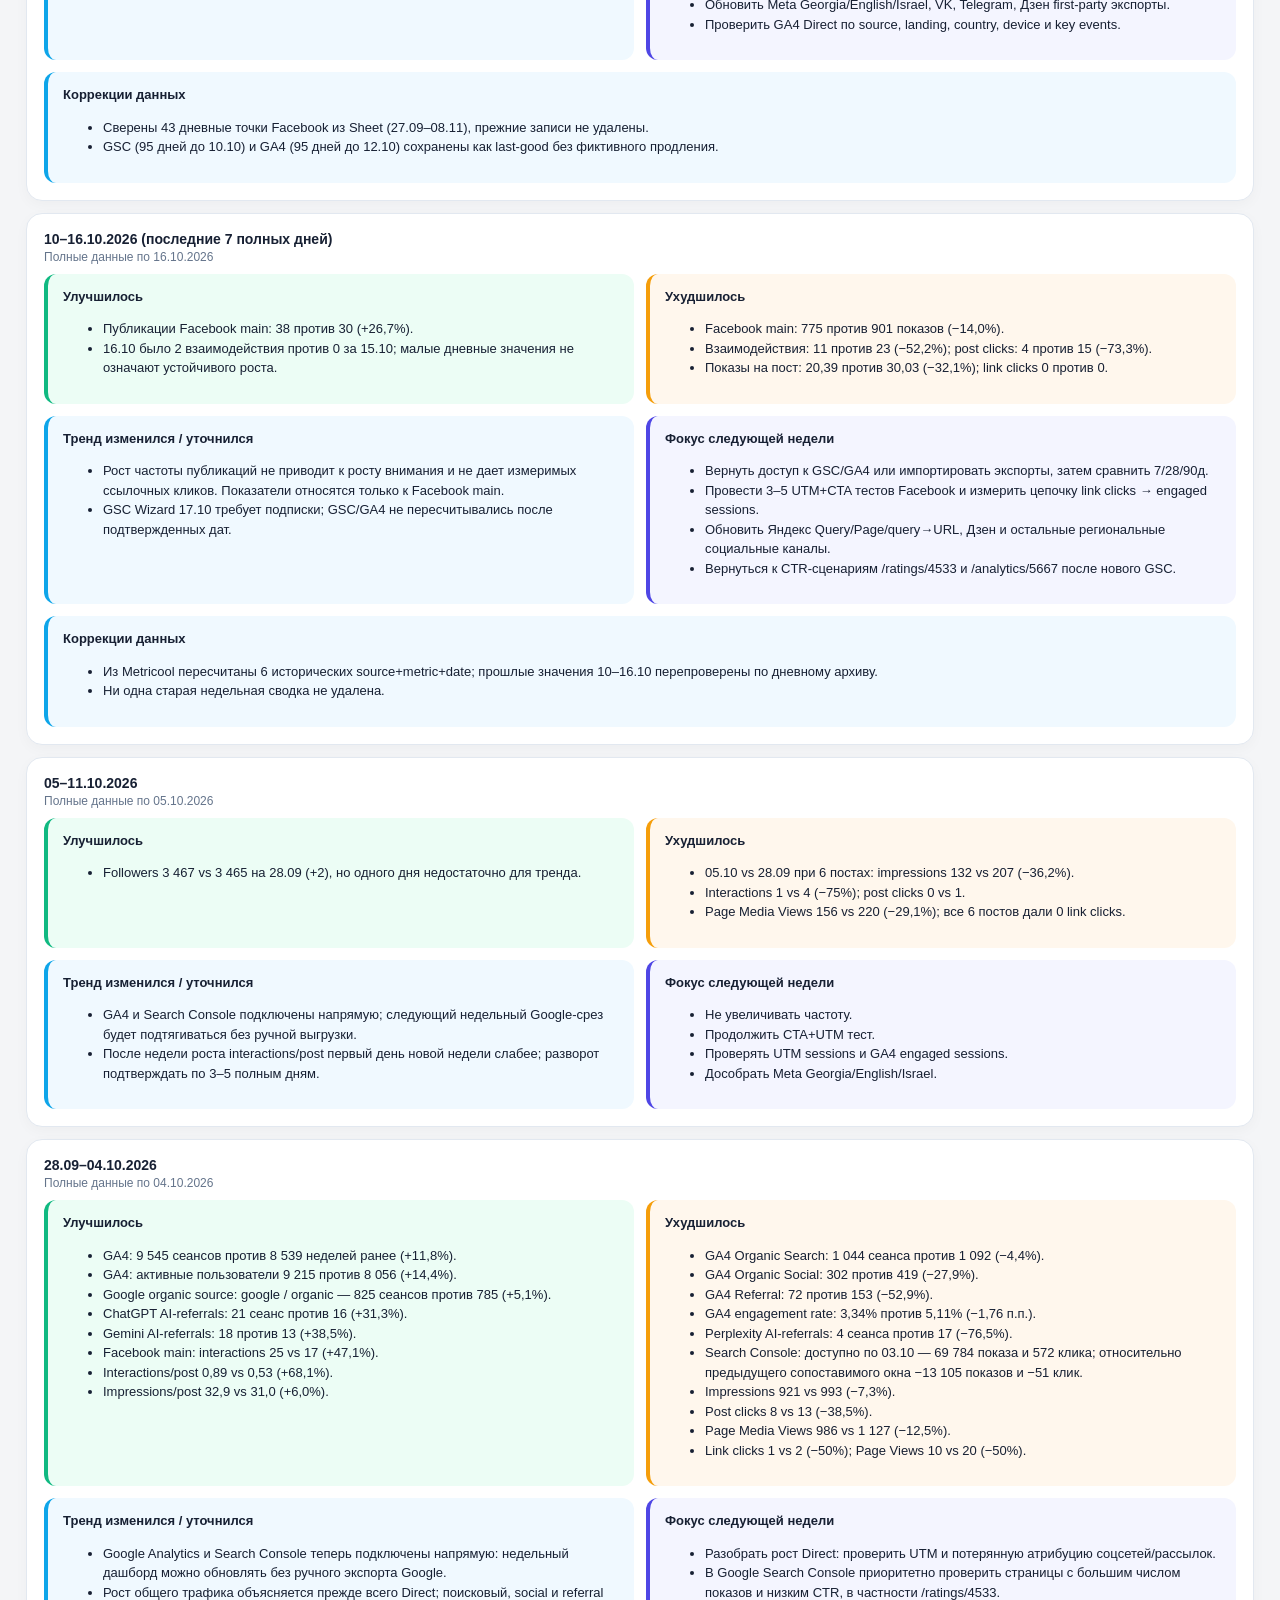
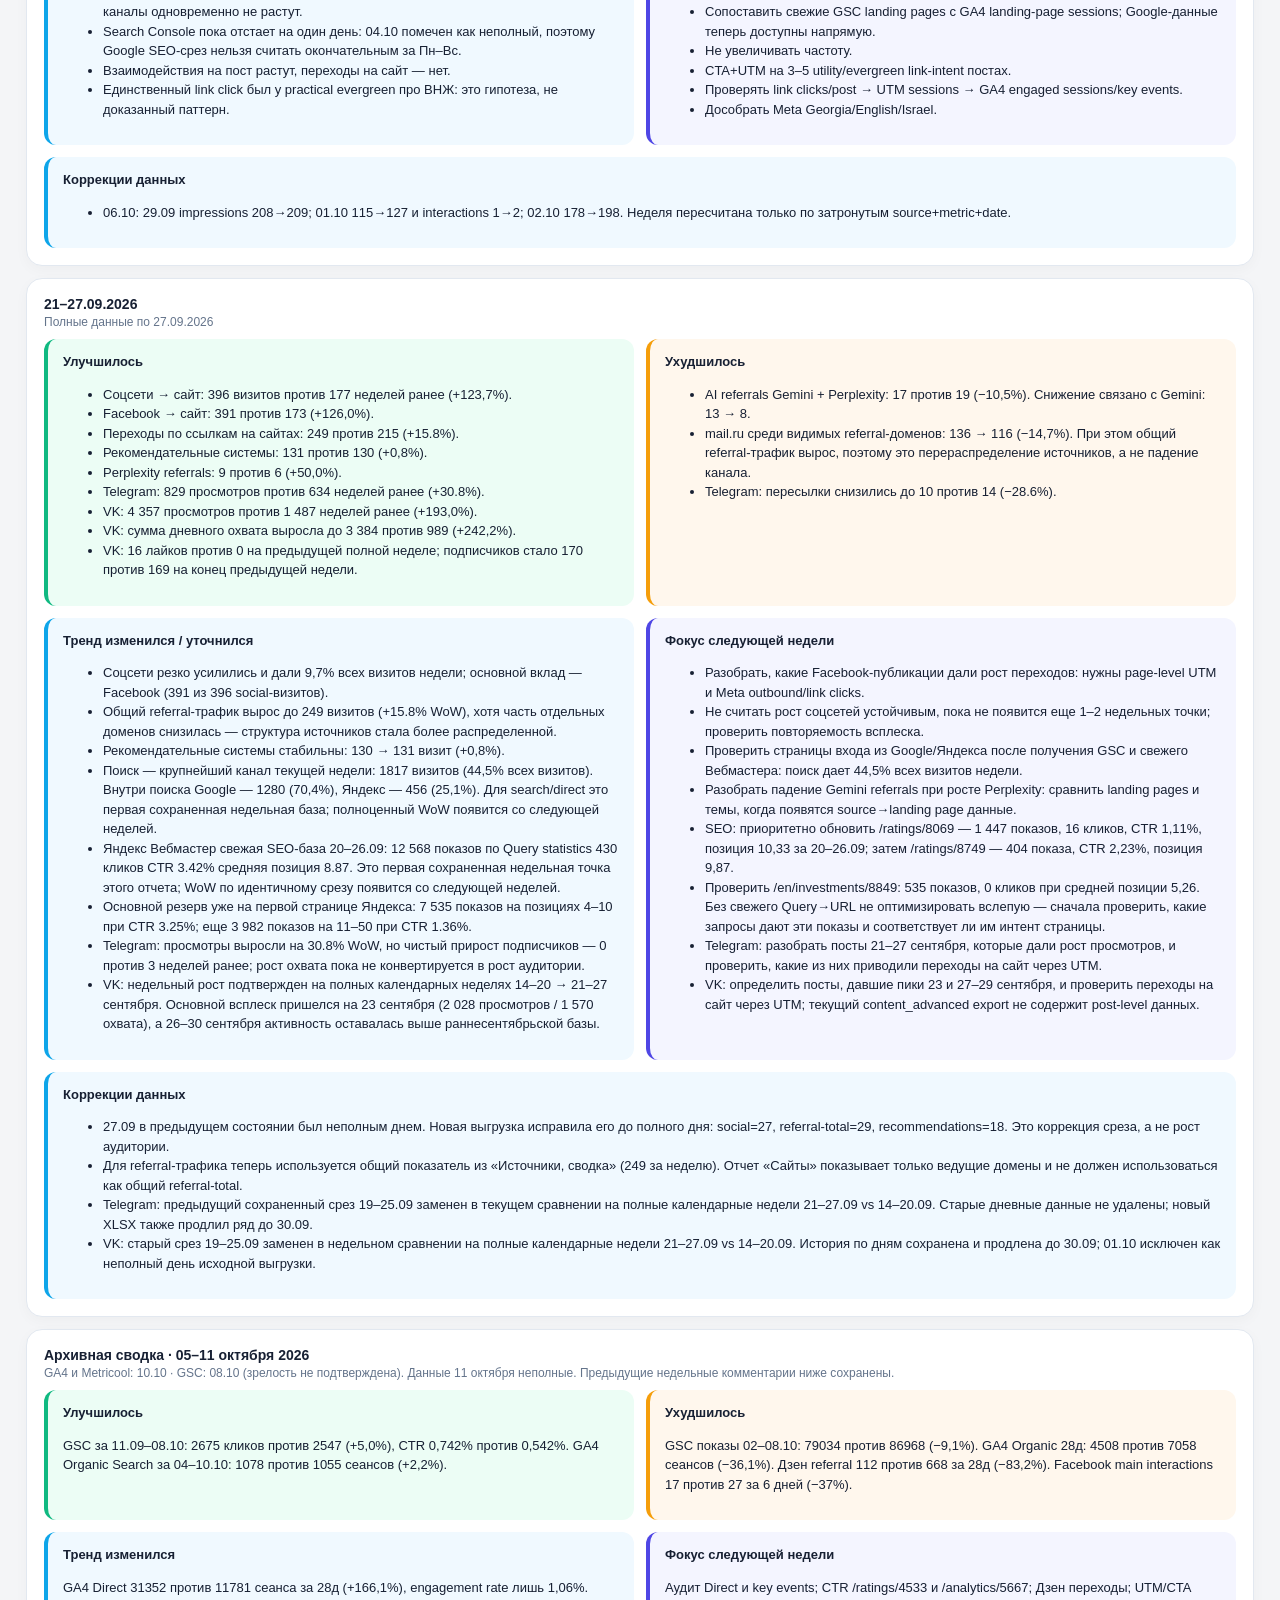
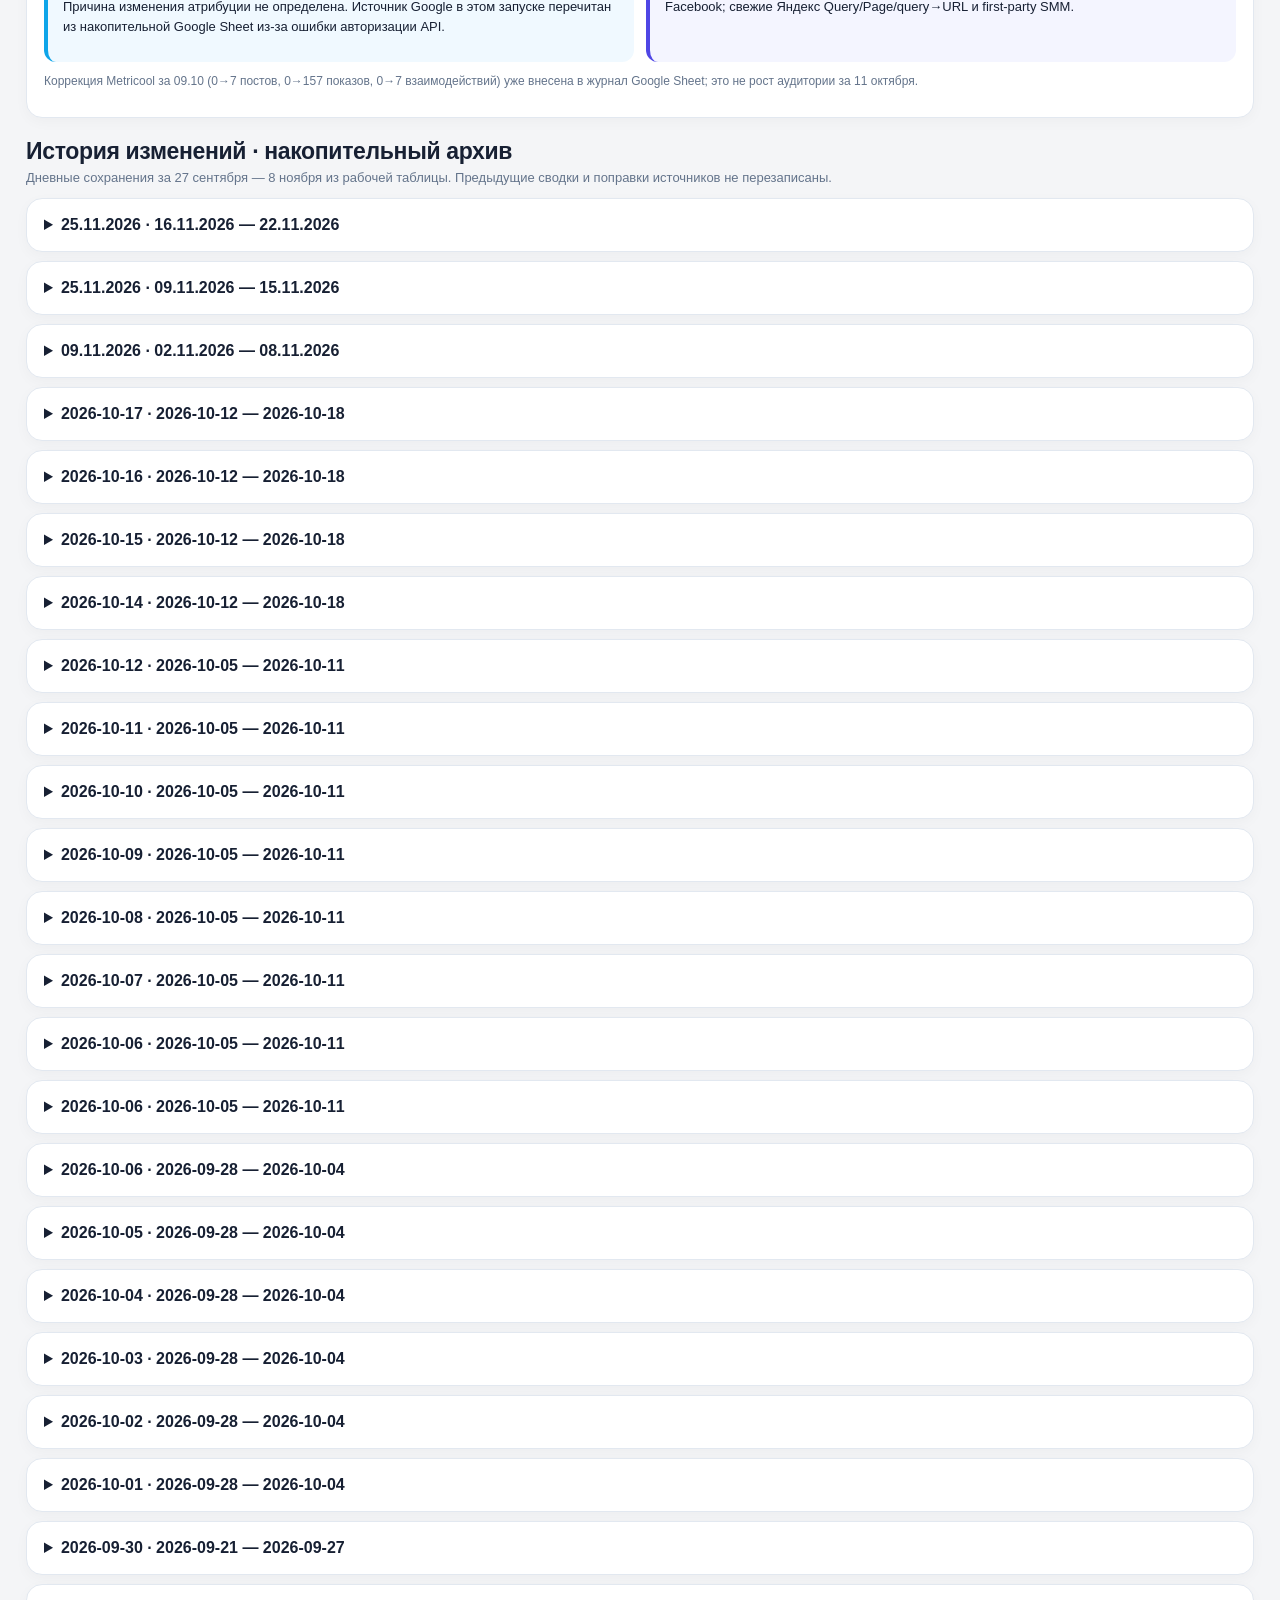
